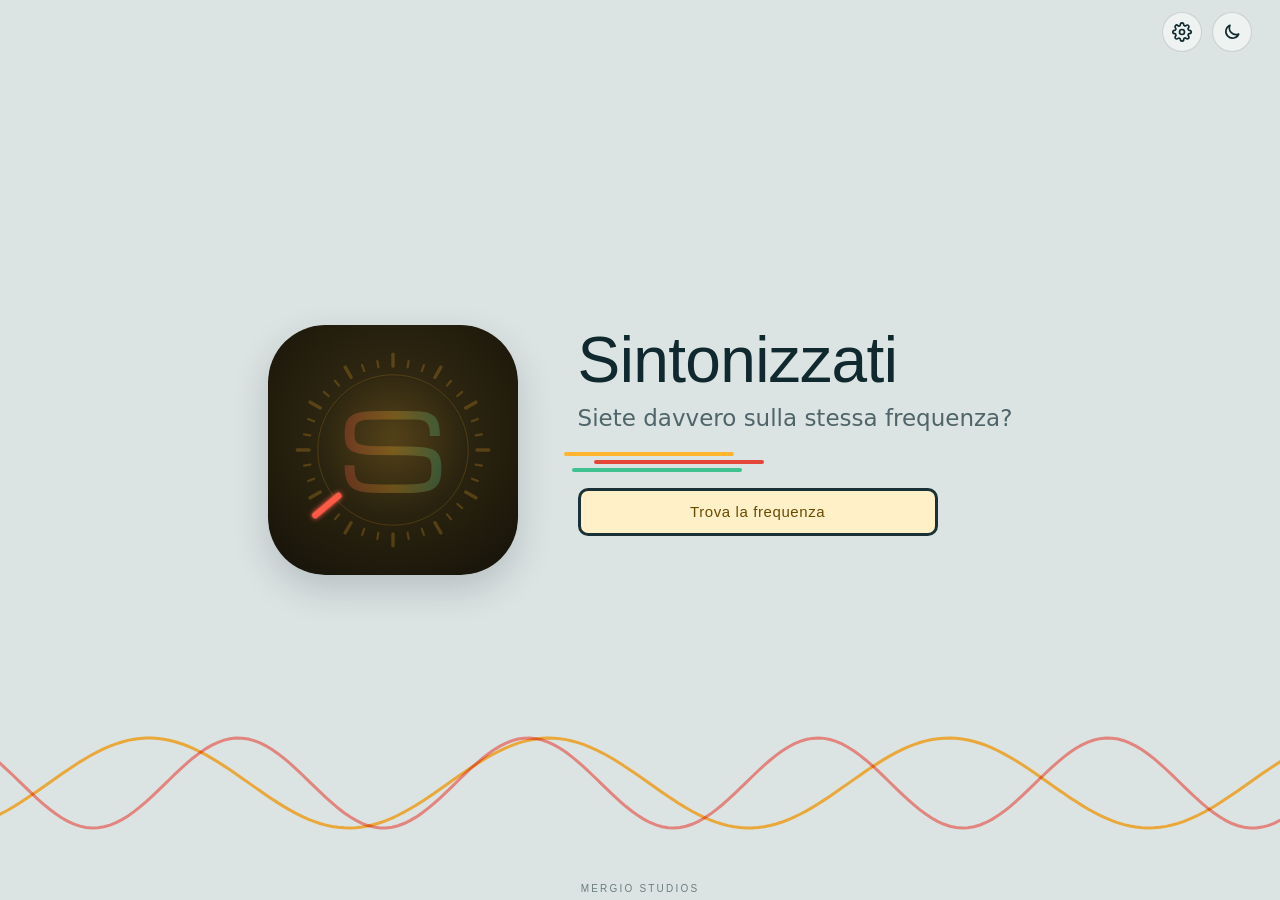
==== prova-impostore/index.html @ ce463d03 "Add files via upload" ====
<!DOCTYPE html>
<html lang="it" translate="no">
<head>
<meta charset="utf-8">
<meta name="viewport" content="width=device-width, initial-scale=1, maximum-scale=1, minimum-scale=1, user-scalable=no, viewport-fit=cover">
<meta name="google" content="notranslate">
<meta name="format-detection" content="telephone=no, email=no, address=no">
<meta name="theme-color" content="#DCE3E3" id="meta-tema">
<title>Sintonizzati · prova Impostore</title>
<meta name="description" content="Siete davvero sulla stessa frequenza? Un gioco di gruppo a tema radio anni '80.">
<link rel="icon" type="image/png" sizes="32x32" href="/sintonizzati/icone/favicon-32.png">
<link rel="icon" type="image/png" sizes="192x192" href="/sintonizzati/icone/icon-192.png">
<link rel="apple-touch-icon" href="/sintonizzati/icone/apple-touch-icon.png">
<meta name="mobile-web-app-capable" content="yes">
<meta name="apple-mobile-web-app-capable" content="yes">
<meta name="apple-mobile-web-app-title" content="Sintonizzati">
<link rel="preload" href="/sintonizzati/fonti/bricolage-grotesque.woff" as="font" type="font/woff" crossorigin>
<link rel="preload" href="/sintonizzati/fonti/michroma.woff" as="font" type="font/woff" crossorigin>
<style>
  /* ---------- Caratteri del gioco ----------
     Sono salvati nella cartella "fonti" insieme all'app (e nella memoria del service worker),
     così si vedono uguali anche al primo avvio senza connessione. Bricolage è un carattere variabile:
     tre pesi (normale, semibold, extrabold) presi dallo stesso file, come prima con Google Fonts. */
  @font-face { font-family: "Bricolage Grotesque"; font-style: normal; font-weight: 400; font-display: swap; src: url("/sintonizzati/fonti/bricolage-grotesque.woff") format("woff"); }
  @font-face { font-family: "Bricolage Grotesque"; font-style: normal; font-weight: 600; font-display: swap; src: url("/sintonizzati/fonti/bricolage-grotesque.woff") format("woff"); }
  @font-face { font-family: "Bricolage Grotesque"; font-style: normal; font-weight: 800; font-display: swap; src: url("/sintonizzati/fonti/bricolage-grotesque.woff") format("woff"); }
  @font-face { font-family: "Michroma"; font-style: normal; font-weight: 400; font-display: swap; src: url("/sintonizzati/fonti/michroma.woff") format("woff"); }

  /* ---------- Token: tema chiaro (alluminio spazzolato, plastica scura) ---------- */
  :root {
    --sfondo: #DCE3E3;
    --superficie: #EEF2F1;
    --inchiostro: #10292F;
    --tenue: #4F6569;
    --bordo: rgba(16, 41, 47, .16);
    --tile: #F7F9F8;
    --corpo: #183238;          /* plastica della radio */
    --griglia: #8AA2A5;        /* altoparlante, manopole */
    --segnale: #EE9400;
    --vetro: #FFF0C7;          /* finestra della scala, retroilluminata */
    --vetro-segni: #6B4A00;
    --bagliore: 0;
    --ambra: #FFB52E;
    --ambra-scura: #C27C00;
    --ambra-testo: #9A5E00;
    --corallo: #E5463A;
    --menta: #3FC290;
    --su-colore: #10292F;
    --onda-a: rgba(238, 148, 0, .75);
    --onda-b: rgba(229, 70, 58, .6);
    --ombra-tile: 0 14px 36px rgba(16, 41, 47, .18);
    --tasto: #F4F6F5;          /* tasti a pianoforte della radio */
    --su-tasto: #10292F;
    --su-tasto-tenue: #56696D;
    --tasto-ombra: #93A6A9;
    --led-spento: #C5D0D1;
    --lcd-ombra: none;
    --zona-2: #5AAFE0;
    --viola: #8B6CE8;
    --carta-sx: var(--corallo);        /* estremi della carta */
    --carta-dx: var(--menta);
    --squadra-b: var(--corallo);       /* seconda squadra */
    --squadra-b-testo: var(--corallo);
    --bagliore-b: rgba(255, 90, 71, .4);
    --zona-oro: #F2A900;
    --su-corpo: #E3EAEA;
    --zona-3: #3FC290;
    --zona-4: #E5463A;
    color-scheme: light;

    box-sizing: border-box;
    padding-top: env(safe-area-inset-top, 0px);
    padding-bottom: env(safe-area-inset-bottom, 0px);
  }

  /* ---------- Token: tema scuro (radio argentata, scala che brilla al buio) ---------- */
  @media (prefers-color-scheme: dark) {
    :root:not([data-theme="light"]) {
      --sfondo: #0F2A30; --superficie: #163A42; --inchiostro: #EEF3F2; --tenue: #9BB8B6;
      --bordo: rgba(155, 184, 182, .22); --tile: #163A42; --corpo: #D5DEDE; --griglia: #4A666B;
      --segnale: #FFB52E; --vetro: #2A2410; --vetro-segni: #FFB52E; --bagliore: .22;
      --ambra-scura: #B87800; --ambra-testo: #FFB52E; --corallo: #FF5A47; --menta: #6FE3B4;
      --onda-a: rgba(255, 181, 46, .55); --onda-b: rgba(255, 90, 71, .55);
      --ombra-tile: 0 0 0 1px rgba(155, 184, 182, .18), 0 18px 48px rgba(0, 0, 0, .35);
      --tasto: #163A42; --su-tasto: #EEF3F2; --su-tasto-tenue: #9BB8B6; --tasto-ombra: #071A1E; --led-spento: #2F4E55; --lcd-ombra: 0 0 10px rgba(255, 181, 46, .45);
      --zona-2: #6BC1F0; --zona-3: #6FE3B4; --zona-4: #FF5A47; --su-corpo: #10292F; --zona-oro: #FFC94A; --viola: #B49CFF;
      color-scheme: dark;
    }
  }
  :root[data-theme="dark"] {
    --sfondo: #0F2A30; --superficie: #163A42; --inchiostro: #EEF3F2; --tenue: #9BB8B6;
    --bordo: rgba(155, 184, 182, .22); --tile: #163A42; --corpo: #D5DEDE; --griglia: #4A666B;
    --segnale: #FFB52E; --vetro: #2A2410; --vetro-segni: #FFB52E; --bagliore: .22;
    --ambra-scura: #B87800; --ambra-testo: #FFB52E; --corallo: #FF5A47; --menta: #6FE3B4;
    --onda-a: rgba(255, 181, 46, .55); --onda-b: rgba(255, 90, 71, .55);
    --ombra-tile: 0 0 0 1px rgba(155, 184, 182, .18), 0 18px 48px rgba(0, 0, 0, .35);
    --tasto: #163A42; --su-tasto: #EEF3F2; --su-tasto-tenue: #9BB8B6; --tasto-ombra: #071A1E; --led-spento: #2F4E55; --lcd-ombra: 0 0 10px rgba(255, 181, 46, .45);
      --zona-2: #6BC1F0; --zona-3: #6FE3B4; --zona-4: #FF5A47; --su-corpo: #10292F; --zona-oro: #FFC94A; --viola: #B49CFF;
    color-scheme: dark;
  }

  /* Modalità daltonici: tutte le coppie che portavano informazione con rosso/verde
     diventano blu/arancio, distinguibili con ogni tipo di daltonismo; restano anche i numeri */
  :root[data-daltonico] {
    --zona-2: #56B4E9; --zona-3: #0072B2; --zona-4: #D55E00; --zona-oro: #E69F00;
    --carta-sx: #E69F00; --carta-dx: #56B4E9;
    --squadra-b: #CC79A7; --squadra-b-testo: #A8507F; --bagliore-b: rgba(204, 121, 167, .45);
  }
  :root[data-daltonico][data-attivo="scuro"] {
    --zona-2: #A3D9F7; --zona-3: #3E9BE0; --zona-4: #FF7A2F; --zona-oro: #F0E442;
    --carta-sx: #F2A93B; --carta-dx: #74C6F2;
    --squadra-b: #E58FC3; --squadra-b-testo: #E58FC3; --bagliore-b: rgba(229, 143, 195, .45);
  }
  /* Fasce del bersaglio, dalla più lontana (1 punto) al centro (5 punti), e la lancetta rossa del sintonizzatore */
  :root {
    --fascia-1: var(--viola); --fascia-2: var(--zona-2); --fascia-3: var(--zona-3); --fascia-4: #F28C28; --fascia-5: var(--zona-4);
    --lancetta: #E0261B;
  }
  :root[data-attivo="scuro"] { --fascia-4: #FF9B42; --lancetta: #FF4A3A; }
  /* il segnale ha il verde degli "occhi magici" delle vecchie radio a valvole */
  :root { --segnale-alone: #0E9C68; --segnale-debole: #1A8C96; --segnale-cuore: #46E3A2; --ago-alone: .16; }
  :root[data-attivo="scuro"] { --segnale-alone: #2FD893; --segnale-debole: #2FB8C8; --segnale-cuore: #E4FFF2; --ago-alone: .34; --segnale-fusione: screen; }
  :root[data-daltonico] { --fascia-1: #B9E0F7; --fascia-4: #E69F00; }
  /* Testi colorati leggibili sul chiaro (contrasto almeno 4,5:1) e colori delle due fazioni dell'Impostore
     (Operatori e Disturbatori, ma anche giusto e sbagliato): rosso/verde, che per i daltonici diventano blu/vermiglio */
  :root { --oro-testo: #7A5600; --menta-testo: #16774F; --corallo-testo: #B83226;
    --op: var(--menta); --dist: var(--corallo); --op-testo: var(--menta-testo); --dist-testo: var(--corallo-testo); }
  :root[data-attivo="scuro"] { --oro-testo: #FFC94A; --menta-testo: #6FE3B4; --corallo-testo: #FF7A6B; }
  :root[data-daltonico] { --op: #56B4E9; --dist: #D55E00; --op-testo: #005F95; --dist-testo: #A84700; }
  :root[data-daltonico][data-attivo="scuro"] { --op: #56B4E9; --dist: #FF8F45; --op-testo: #56B4E9; --dist-testo: #FF8F45; }
  :root[data-daltonico][data-attivo="scuro"] { --fascia-1: #DDF1FC; --fascia-4: #F0E442; }

  *, *::before, *::after { box-sizing: inherit; }

  /* ---------- Comportamento da app, non da pagina web ----------
     niente zoom con due dita o doppio tocco, niente "tira giù per aggiornare",
     niente rimbalzi ai bordi, niente selezione del testo o menu col tocco prolungato */
  html, body {
    overscroll-behavior: none;
    touch-action: pan-x pan-y;
    -webkit-text-size-adjust: 100%; text-size-adjust: 100%;
    -webkit-touch-callout: none;
  }
  *, *::before, *::after { -webkit-tap-highlight-color: transparent; -webkit-touch-callout: none; }
  button, a, svg, img, .slot, .tasto, .estremo { touch-action: manipulation; -webkit-user-drag: none; user-select: none; -webkit-user-select: none; }
  img, svg { -webkit-user-drag: none; }
  .setup, .dialogo .pannello { overscroll-behavior: contain; }
  input { -webkit-touch-callout: default; touch-action: manipulation; }
  html { height: 100%; scroll-padding-top: env(safe-area-inset-top, 0px); background: var(--sfondo); }
  body {
    height: 100%; margin: 0; overflow: hidden;
    background: var(--sfondo); color: var(--inchiostro);
    font-family: "Bricolage Grotesque", "Avenir Next", "Segoe UI", system-ui, sans-serif;
    -webkit-tap-highlight-color: transparent; user-select: none; -webkit-user-select: none;
    transition: background-color .4s, color .4s;
  }
  button { font-family: inherit; color: inherit; }
  :focus-visible { outline: 3px solid var(--corallo); outline-offset: 3px; }

  .app {
    position: relative; height: 100%;
    padding-left: env(safe-area-inset-left, 0px);
    padding-right: env(safe-area-inset-right, 0px);
    container: app / size;              /* le misure interne seguono lo spazio dell'app */
  }
  /* Telefono in verticale: l'app viene ruotata e mostrata comunque in orizzontale
     (larghezza, altezza e posizione le imposta lo script in base allo schermo) */
  @media (orientation: portrait) and (pointer: coarse) {
    .app { position: fixed; top: 0; left: 100vw; width: 100vh; height: 100vw; transform-origin: 0 0; transform: rotate(90deg); }
  }
  #onde { position: absolute; inset: 0; width: 100%; height: 100%; pointer-events: none; transition: opacity .8s; }
  .app[data-schermata="schermata-modi"] #onde,
  .app[data-schermata="schermata-singoli"] #onde,
  .app[data-schermata="schermata-squadre"] #onde { opacity: .6; }
  .app[data-schermata="schermata-gioco"] #onde { opacity: 0; transition-duration: 2.6s; }   /* in partita l'onda si dissolve piano */
  .app.sintonia #onde { opacity: 1; }

  .screen { position: absolute; inset: 0; display: flex; align-items: center; justify-content: center; }
  .screen[hidden] { display: none; }

  /* Pulsante tema */
  .tema, .ingranaggio {
    width: 40px; height: 40px; flex: none; display: grid; place-items: center; padding: 0;
    border-radius: 50%; border: 1px solid var(--bordo); background: var(--superficie); cursor: pointer;
  }
  .tema svg, .ingranaggio svg { width: 20px; height: 20px; }
  .ingranaggio:active, .tema:active { filter: brightness(.95); }
  :root[data-attivo="scuro"] .tema .luna, :root[data-attivo="chiaro"] .tema .sole { display: none; }
  .angolo { position: absolute; top: 12px; right: clamp(14px, 3vw, 28px); right: clamp(14px, 3cqw, 28px); z-index: 2; }

  /* ---------- Schermata iniziale ---------- */
  .intro {
    /* logo e testi formano un unico blocco centrato nello schermo */
    display: grid; grid-template-columns: auto minmax(0, max-content); align-items: center; justify-content: center;
    gap: clamp(20px, 5vw, 60px); gap: clamp(20px, 5cqw, 60px); width: 100%; max-width: 920px; padding: 16px clamp(20px, 5vw, 48px); padding: 16px clamp(20px, 5cqw, 48px);
  }
  .intro > div { min-width: min(360px, 52vw); min-width: min(360px, 52cqw); }
  .intro .logo { width: clamp(110px, 42vh, 250px); width: clamp(110px, 42cqh, 250px); height: auto; display: block; border-radius: 23%; box-shadow: var(--ombra-tile); }
  /* Il logo della schermata iniziale partecipa alla ricerca. Prima del tocco la radio è spenta: la S al neon
     è quasi buia, la ghiera fioca e la lancetta a riposo in basso a sinistra. Durante la ricerca la lancetta
     gira sulla ghiera (le tacche si accendono al suo passaggio), la S si scalda tremolando come un neon e la
     luce verde del segnale cresce man mano che la lancetta si avvicina alla stazione. Trovata la frequenza,
     tutto si accende. Lo stato "acceso" è quello di base, così il logo che vola verso il menu resta acceso. */
  .logo .logo-ago { transform-box: view-box; transform-origin: 256px 256px; transform: rotate(40deg); }
  .logo .logo-ghiera .lunga { opacity: .95; } .logo .logo-ghiera .corta { opacity: .45; }
  .logo .logo-s-alone { opacity: .8; }
  #schermata-inizio:not(.sintonizzata) .logo .logo-ago { transform: rotate(-130deg); }
  #schermata-inizio:not(.sintonizzata) .logo .logo-ghiera line { opacity: .22; }
  #schermata-inizio:not(.sintonizzata) .logo .logo-s-tubo { opacity: .26; }
  #schermata-inizio:not(.sintonizzata) .logo .logo-s-alone,
  #schermata-inizio:not(.sintonizzata) .logo .logo-luce { opacity: 0; }
  #schermata-inizio.sintonizzata .logo .logo-s { animation: neon-acceso .9s ease-out both; }
  #schermata-inizio.sintonizzata .logo .logo-luce { animation: segnale-pieno 1s ease-out both; transform-box: fill-box; transform-origin: center; }
  @keyframes neon-acceso { 0% { filter: brightness(1); } 25% { filter: brightness(1.6); } 100% { filter: brightness(1); } }
  @keyframes segnale-pieno { 0% { transform: scale(.6); opacity: .4; } 40% { transform: scale(1.25); opacity: 1; } 100% { transform: scale(1); opacity: 1; } }

  /* Le tre strisce sotto lo slogan: a radio spenta sono sfasate, durante la ricerca ondeggiano
     ognuna per conto suo e, trovata la frequenza, si allineano perfettamente */
  .strisce-avvio { display: grid; gap: 4px; width: min(170px, 48%); margin: 0 0 1em; }
  .strisce-avvio i { display: block; height: 4px; border-radius: 3px; background: var(--ambra); transition: transform .5s cubic-bezier(.2, .9, .3, 1.3); }
  .strisce-avvio i:nth-child(2) { background: var(--corallo); }
  .strisce-avvio i:nth-child(3) { background: var(--menta); }
  #schermata-inizio:not(.sintonizzata) .strisce-avvio i:nth-child(1) { transform: translateX(-14px); }
  #schermata-inizio:not(.sintonizzata) .strisce-avvio i:nth-child(2) { transform: translateX(16px); }
  #schermata-inizio:not(.sintonizzata) .strisce-avvio i:nth-child(3) { transform: translateX(-6px); }
  #schermata-inizio.cerca .strisce-avvio i { transition: none; }
  #schermata-inizio.sintonizzata .strisce-avvio { animation: strisce-flash .9s ease-out .15s both; }
  @keyframes strisce-flash { 30% { filter: brightness(1.35) drop-shadow(0 0 6px rgba(255, 181, 46, .55)); } }
  h1 {
    margin: 0; font-family: "Michroma", "Eurostile", "Arial Black", sans-serif; font-weight: 400;
    font-size: clamp(28px, min(10vh, 6.4vw), 64px); font-size: clamp(28px, min(10cqh, 6.4cqw), 64px); line-height: 1; letter-spacing: -0.01em;
  }
  .sub {
    margin: .55em 0 .8em; font-size: clamp(16px, 4.6vh, 23px); font-size: clamp(16px, 4.6cqh, 23px); font-weight: 400;
    color: var(--tenue); line-height: 1.25; white-space: nowrap;
  }

  /* La barra di caricamento è la scala di sintonia di una radio */
  .tuner { width: min(360px, 100%); padding-bottom: 6px; }
  .loader {
    position: relative; display: block; width: 100%; height: 48px; padding: 0;
    border: 0; border-radius: 10px; overflow: hidden; cursor: default;
    background: var(--vetro);
    box-shadow: inset 0 0 0 3px var(--corpo), 0 0 0 0 var(--ambra-scura);
    transition: height .5s cubic-bezier(.2,.9,.3,1.25), background-color .35s, box-shadow .35s, transform .1s;
  }
  .scala {
    position: absolute; inset: 0; padding: 8px 14px 7px;
    display: flex; flex-direction: column; justify-content: space-between; transition: opacity .25s;
  }
  .tacche {
    height: 11px;
    background:
      linear-gradient(90deg, var(--vetro-segni) 0 2px, transparent 2px) 0 0 / calc((100% - 2px) / 5) 11px repeat-x,
      linear-gradient(90deg, var(--vetro-segni) 0 2px, transparent 2px) 0 0 / calc((100% - 2px) / 20) 6px repeat-x;
    opacity: .85;
  }
  .numeri { display: flex; justify-content: space-between; font-family: "Michroma", Verdana, sans-serif; font-size: 9px; line-height: 1; color: var(--vetro-segni); }
  .numeri span { width: 2px; display: flex; justify-content: center; white-space: nowrap; }
  .lancetta {
    position: absolute; top: 5px; bottom: 5px; width: 3px; border-radius: 2px; background: var(--corallo);
    left: calc(14px + var(--p, 0) * (100% - 30px)); box-shadow: 0 0 8px var(--corallo); transition: opacity .25s;
  }
  .loader .label {
    position: relative; display: block; font-family: "Michroma", Verdana, sans-serif; font-size: 20px; letter-spacing: .04em;
    color: #2A1C00; opacity: 0; transform: translateY(6px); transition: opacity .3s .25s, transform .3s .25s;
  }
  /* Prima del tocco: il display invita ad accendere la radio */
  .loader .invito-testo {
    position: absolute; inset: 0; display: grid; place-items: center; opacity: 0; pointer-events: none;
    font: clamp(12px, 3.8vh, 15px)/1 "Michroma", Verdana, sans-serif; font: clamp(12px, 3.8cqh, 15px)/1 "Michroma", Verdana, sans-serif; letter-spacing: .04em;
    color: var(--vetro-segni); text-shadow: var(--lcd-ombra); transition: opacity .3s;
  }
  .loader.invito { cursor: pointer; animation: invito .4s ease-out, pulsa-invito 1.6s ease-in-out .4s infinite; }
  .loader.invito .invito-testo { opacity: 1; animation: pulsa-testo 1.6s ease-in-out infinite; }
  .loader.invito .scala, .loader.invito .lancetta { opacity: 0; }
  .loader .scala, .loader .lancetta { transition: opacity .35s; }
  .loader.invito:active { transform: scale(.98); }
  @keyframes pulsa-invito {
    0%, 100% { box-shadow: inset 0 0 0 3px var(--corpo), 0 0 0 0 rgba(255, 181, 46, .6); }
    50% { box-shadow: inset 0 0 0 3px var(--corpo), 0 0 0 10px rgba(255, 181, 46, 0); }
  }
  @keyframes pulsa-testo { 0%, 100% { opacity: 1; } 50% { opacity: .4; } }
  @keyframes invito { from { opacity: 0; } }
  .stato { margin: .75em 0 0; font-size: 15px; color: var(--tenue); font-variant-numeric: tabular-nums; min-height: 1.3em; transition: opacity .3s; }

  .loader.pronto {
    height: 60px; background: var(--ambra); cursor: pointer;
    box-shadow: inset 0 0 0 0 transparent, 0 5px 0 var(--ambra-scura);
    animation: battito 1.8s ease-in-out .7s infinite;
  }
  .loader.pronto .scala, .loader.pronto .lancetta { opacity: 0; }
  .loader.pronto .label { opacity: 1; transform: none; }
  .loader.pronto:active { transform: translateY(4px); box-shadow: inset 0 0 0 0 transparent, 0 1px 0 var(--ambra-scura); animation: none; }
  .tuner.pronto .stato { opacity: 0; }
  @keyframes battito {
    0%, 100% { box-shadow: inset 0 0 0 0 transparent, 0 5px 0 var(--ambra-scura), 0 0 0 0 rgba(255,181,46,.5); }
    50%      { box-shadow: inset 0 0 0 0 transparent, 0 5px 0 var(--ambra-scura), 0 0 0 12px rgba(255,181,46,0); }
  }

  /* ---------- Schermata di gioco ---------- */
  .gioco {
    --padx: clamp(14px, 3vw, 28px); --padx: clamp(14px, 3cqw, 28px);
    display: grid; grid-template-rows: auto minmax(0, 1fr) auto; grid-template-columns: minmax(0, 1fr); width: 100%; height: 100%;
    padding: 10px var(--padx) 12px;
  }
  .barra { display: flex; align-items: center; justify-content: space-between; gap: 12px; }
  .marchio { display: flex; align-items: center; gap: 10px; font-family: "Michroma", Verdana, sans-serif; font-size: 15px; }
  .marchio svg { width: 36px; height: 36px; border-radius: 9px; box-shadow: 0 0 0 1px var(--bordo); }
  .azioni { display: flex; align-items: center; gap: 10px; }
  .btn-piccolo {
    height: 40px; border: 1px solid var(--bordo); background: var(--superficie); border-radius: 999px;
    padding: 0 18px; font-size: 15px; font-weight: 600; cursor: pointer;
  }
  .btn-piccolo:active, .tema:active { filter: brightness(.95); }

  /* i pannelli ai lati restano larghi come prima; il sintonizzatore prende tutto lo spazio in mezzo */
  .campo {
    --lato-hud: clamp(100px, 30vw - 85px, 190px); --lato-hud: clamp(100px, 30cqw - 85px, 190px);
    display: grid; grid-template-columns: var(--lato-hud) minmax(0, 1fr) var(--lato-hud);
    align-items: center; gap: clamp(8px, 2vw, 24px); gap: clamp(8px, 2cqw, 24px); min-height: 0; padding-top: 6px;
  }
  .squadra { text-align: center; }
  .squadra .nome { font-size: clamp(13px, 3.6vh, 17px); font-size: clamp(13px, 3.6cqh, 17px); color: var(--tenue); font-weight: 600; }
  .squadra .punti { font-family: "Bricolage Grotesque", system-ui, sans-serif; font-weight: 800; font-size: clamp(34px, 13vh, 64px); font-size: clamp(34px, 13cqh, 64px); line-height: 1.15; font-variant-numeric: tabular-nums; }
  .squadra.a .punti { color: var(--ambra-testo); }
  .squadra.b .punti { color: var(--squadra-b-testo); }
  .squadra .di-turno {
    display: inline-block; margin-top: 4px; font-size: 13px; font-weight: 600; padding: 3px 10px;
    border-radius: 999px; background: var(--ambra); color: #2A1C00;
  }
  .squadra .di-turno[hidden] { display: inline-block; visibility: hidden; }

  .quadrante { height: 100%; min-height: 0; display: flex; align-items: center; justify-content: center; }
  .quadrante svg { height: 100%; width: 100%; display: block; touch-action: none; cursor: grab; }
  .quadrante svg:active { cursor: grabbing; }
  .quadrante svg:focus { outline: none; }
  .quadrante svg.tastiera:focus { outline: 3px solid var(--corallo); outline-offset: 3px; border-radius: 18px; }

  /* La barra della carta ha sempre la stessa altezza, quella di due righe (parole piccole + parole grandi):
     così la scala sopra non cambia mai dimensione. Le carte corte stanno su una riga, centrate e un po' più grandi. */
  .carta {
    --fs-grande: clamp(16px, 4.6vh, 22px); --fs-piccolo: clamp(11px, 3.3vh, 14px); --adatta: 1;
    --alto-carta: calc(25px + 1.2 * var(--fs-piccolo) + 1.05 * var(--fs-grande));
    display: grid; grid-template-columns: 1fr auto 1fr; align-items: stretch; gap: 10px;
    width: min(560px, 100%); margin: 10px auto 0;
  }
  @supports (height: 1cqh) { .carta { --fs-grande: clamp(16px, 4.6cqh, 22px); --fs-piccolo: clamp(11px, 3.3cqh, 14px); } }
  /* menu: "Sintonizzati su …" con la stazione che sta suonando, in uno stile diverso dal marchio */
  .marchio-testo { display: inline-flex; align-items: baseline; gap: 7px; white-space: nowrap; }
  .marchio .in-onda { display: inline-flex; align-items: baseline; gap: 5px; white-space: nowrap; font-family: "Bricolage Grotesque", system-ui, sans-serif; font-size: 16px; }
  .marchio .in-onda[hidden] { display: none; }
  .in-onda .su { font-weight: 500; color: var(--tenue); font-style: italic; }
  .in-onda .nome-onda { font-weight: 800; color: var(--ambra-testo); letter-spacing: -.01em; }
  .in-onda.cerca .nome-onda { animation: cerca-nome 1.5s linear both; }
  /* Le due carte sono due musicassette: il guscio ha il colore del lato, con le quattro viti agli angoli
     e sotto la sporgenza da cui passa il nastro; le parole stanno scritte sull'etichetta di carta,
     che ha le righe per scrivere a mano e, sul bordo esterno, il lato della cassetta (A a sinistra, B a destra). */
  .estremo {
    --guscio: var(--carta-sx); --vite: color-mix(in srgb, var(--guscio) 45%, #10292F);
    --etichetta: #FFF8E4; --riga-etichetta: rgba(16, 41, 47, .075); --fascia: 17px;
    position: relative; isolation: isolate;
    display: flex; align-items: center; height: var(--alto-carta); padding: 8px 15px 13px calc(15px + var(--fascia)); border-radius: 9px; overflow: hidden;
    font-size: clamp(16px, 4.6vh, 22px); font-size: clamp(16px, 4.6cqh, 22px); font-weight: 800; letter-spacing: -0.01em; color: #10292F; line-height: 1.1;
    background:
      radial-gradient(circle at 5px 5px, var(--vite) 1.7px, transparent 2.3px),
      radial-gradient(circle at calc(100% - 5px) 5px, var(--vite) 1.7px, transparent 2.3px),
      radial-gradient(circle at 5px calc(100% - 5px), var(--vite) 1.7px, transparent 2.3px),
      radial-gradient(circle at calc(100% - 5px) calc(100% - 5px), var(--vite) 1.7px, transparent 2.3px),
      var(--guscio);
    box-shadow: inset 0 0 0 1px rgba(0, 0, 0, .1), inset 0 2px 0 rgba(255, 255, 255, .22);
  }
  :root[data-attivo="scuro"] .estremo { --etichetta: #F4EAD0; }
  /* l'etichetta di carta, con il lato della cassetta su una fascia colorata */
  .estremo::before {
    content: "A"; position: absolute; z-index: -1; inset: 4px 9px 11px 9px; border-radius: 5px;
    display: grid; grid-template-columns: var(--fascia) 1fr; align-items: center; justify-items: center; padding: 0;
    font: 400 12px/1 "Michroma", Verdana, sans-serif; color: rgba(255, 255, 255, .92);
    background:
      linear-gradient(90deg, color-mix(in srgb, var(--guscio) 78%, #10292F) 0 var(--fascia), transparent var(--fascia)),
      repeating-linear-gradient(180deg, transparent 0 9px, var(--riga-etichetta) 9px 10px),
      var(--etichetta);
  }
  /* sotto: la sporgenza del nastro, con i due fori */
  .estremo::after {
    content: ""; position: absolute; left: 30%; right: 30%; bottom: 0; height: 8px;
    clip-path: polygon(9% 0, 91% 0, 100% 100%, 0 100%);
    background:
      radial-gradient(circle at 26% 62%, rgba(0, 0, 0, .45) 1.6px, transparent 2.2px),
      radial-gradient(circle at 74% 62%, rgba(0, 0, 0, .45) 1.6px, transparent 2.2px),
      color-mix(in srgb, var(--guscio) 72%, #10292F);
  }
  .estremo.sx { justify-content: flex-start; }
  .estremo.dx {
    --guscio: var(--carta-dx); justify-content: flex-end; text-align: right;
    padding: 8px calc(15px + var(--fascia)) 13px 15px;
  }
  .estremo.dx::before {
    content: "B"; direction: rtl;   /* la fascia (prima colonna) passa a destra */
    background:
      linear-gradient(270deg, color-mix(in srgb, var(--guscio) 78%, #10292F) 0 var(--fascia), transparent var(--fascia)),
      repeating-linear-gradient(180deg, transparent 0 9px, var(--riga-etichetta) 9px 10px),
      var(--etichetta);
  }
  /* a ogni carta nuova le cassette si infilano nel mangianastri */
  .carta.inserisci .estremo { animation: cassetta-dentro .42s cubic-bezier(.3, 1.25, .5, 1) both; }
  .carta.inserisci .estremo.dx { animation-delay: .07s; }
  @keyframes cassetta-dentro { from { transform: translateY(10px) scale(.96); opacity: 0; } to { transform: none; opacity: 1; } }
  @media (prefers-reduced-motion: reduce) { .carta.inserisci .estremo { animation: none; } }
  /* Carte lunghe: ogni lato tiene la sua frase intera, ma le parole uguali sui due lati sono piccole
     e tenui e quelle che cambiano restano grandi. Se non ci stanno sulla stessa riga,
     le parole grandi vanno a capo tutte insieme sotto (o sopra) quelle piccole. */
  .estremo .frase {
    display: block; min-width: 0; font-size: calc(var(--fs-piccolo) * var(--adatta));
    font-weight: 700; line-height: 1.2; letter-spacing: 0;
  }
  .estremo .frase.intera { font-size: calc(var(--fs-grande) * 1.1 * var(--adatta)); font-weight: 800; line-height: 1.1; letter-spacing: -0.01em; }
  .estremo .comune { opacity: .78; }
  .carta.a-capo .estremo .comune.prima, .carta.a-capo .estremo .frase:not(.con-prima) .comune.dopo { display: block; }
  .estremo .diversa {
    display: inline-block; font-size: calc(var(--fs-grande) * var(--adatta));
    font-weight: 800; line-height: 1.05; letter-spacing: -0.01em;
  }
  .mescola {
    position: relative; width: calc(var(--alto-carta) - 8px); height: var(--alto-carta); border-radius: 12px; border: 1px solid var(--bordo); background: var(--superficie);
    cursor: pointer; display: grid; place-items: center;
  }
  /* Contatore dei cambi di carta rimasti */
  .cambi {
    position: absolute; top: -9px; right: -9px; min-width: 22px; height: 22px; padding: 0 5px; border-radius: 11px;
    display: grid; place-items: center; background: var(--ambra); color: #2A1C00;
    font: 11px/1 "Michroma", Verdana, sans-serif; box-shadow: 0 0 0 2px var(--sfondo);
  }
  .cambi[hidden] { display: none; }
  .cambi.esauriti { background: var(--led-spento); color: var(--tenue); }
  .cambi.scatta { animation: trovato .45s ease-out; }
  .mescola svg { width: 22px; height: 22px; }


  /* ---------- Schermate di preparazione (modalità e nomi) ---------- */
  .setup {
    display: flex; flex-direction: column; width: 100%; height: 100%; overflow-y: auto;
    padding: 10px clamp(14px, 3vw, 28px) 14px; padding: 10px clamp(14px, 3cqw, 28px) 14px;
  }
  .setup .contenuto { margin-block: auto; padding-top: 10px; display: flex; flex-direction: column; align-items: center; gap: 12px; }
  .btn-piccolo.indietro { display: inline-flex; align-items: center; gap: 4px; padding-left: 10px; }
  .btn-piccolo.indietro svg { width: 20px; height: 20px; }

  /* Il pannello frontale della radio: display LCD in alto, tasti sotto */
  .pannello {
    width: min(820px, 100%); background: var(--corpo); border-radius: 22px;
    padding: clamp(12px, 3vh, 18px); padding: clamp(12px, 3cqh, 18px); display: grid; gap: clamp(10px, 2.8vh, 16px); gap: clamp(10px, 2.8cqh, 16px);
    box-shadow: var(--ombra-tile);
  }
  .lcd {
    display: flex; align-items: center; justify-content: space-between; gap: 16px;
    background: var(--vetro); border-radius: 10px; padding: clamp(8px, 2.4vh, 12px) 16px; padding: clamp(8px, 2.4cqh, 12px) 16px;
    font-family: "Michroma", Verdana, sans-serif; color: var(--vetro-segni); text-shadow: var(--lcd-ombra);
    box-shadow: inset 0 2px 6px rgba(0, 0, 0, .18);
  }
  .lcd h2 { margin: 0; font-weight: 400; font-size: clamp(14px, 4.4vh, 20px); font-size: clamp(14px, 4.4cqh, 20px); letter-spacing: .01em; line-height: 1.2; }
  /* "Svuota": compare sul display quando ci sono nomi rimasti dalla partita prima */
  .lcd-destra { display: flex; align-items: center; gap: 12px; flex: none; }
  .svuota {
    position: relative; padding: 5px 10px; border: 1.5px solid currentColor; border-radius: 999px; background: transparent; cursor: pointer;
    color: var(--vetro-segni); font: 10px/1 "Michroma", Verdana, sans-serif; letter-spacing: .06em; text-transform: uppercase; opacity: .8;
    animation: appari .3s ease-out both;
  }
  .svuota::before { content: ""; position: absolute; inset: -9px -6px; }
  .svuota:active { opacity: 1; background: color-mix(in srgb, var(--vetro-segni) 15%, transparent); }
  .svuota[hidden] { display: none; }
  .lcd .contatore { font-size: clamp(12px, 3.6vh, 16px); font-size: clamp(12px, 3.6cqh, 16px); font-variant-numeric: tabular-nums; white-space: nowrap; letter-spacing: -.02em; }
  .strisce { display: grid; gap: 3px; width: 54px; flex: none; }
  .strisce i { display: block; height: 3px; border-radius: 2px; background: var(--ambra); }
  .strisce i:nth-child(2) { background: var(--corallo); }
  .strisce i:nth-child(3) { background: var(--menta); }

  .led { width: 10px; height: 10px; border-radius: 50%; background: var(--led-spento); flex: none; transition: background-color .15s, box-shadow .15s; }

  /* Tasti a pianoforte per scegliere la modalità */
  .tasti { display: grid; grid-template-columns: repeat(3, minmax(0, 1fr)); gap: clamp(8px, 1.6vw, 14px); gap: clamp(8px, 1.6cqw, 14px); }
  .tasto {
    display: grid; grid-template-columns: 1fr auto; grid-template-areas: "icona led" "titolo titolo" "descr descr";
    grid-template-rows: 1fr auto auto; align-items: end; gap: 4px 14px; text-align: left; cursor: pointer;
    min-height: clamp(116px, 40vh, 190px); min-height: clamp(116px, 40cqh, 190px);
    margin-bottom: 6px; padding: clamp(12px, 3.4vh, 18px) 16px; padding: clamp(12px, 3.4cqh, 18px) 16px; border: 0; border-radius: 12px;
    background: var(--tasto); color: var(--su-tasto); box-shadow: 0 6px 0 var(--tasto-ombra);
    transition: transform .08s, box-shadow .08s;
  }
  .tasto:active, .tasto.premuto { transform: translateY(5px); box-shadow: 0 1px 0 var(--tasto-ombra); }
  .tasto .icona { grid-area: icona; align-self: start; width: clamp(36px, 12vh, 56px); width: clamp(36px, 12cqh, 56px); height: auto; }
  .tasto .titolo { grid-area: titolo; font-weight: 800; font-size: clamp(16px, 4.8vh, 21px); font-size: clamp(16px, 4.8cqh, 21px); letter-spacing: -0.01em; line-height: 1.15; }
  .tasto .descr { grid-area: descr; display: flex; flex-direction: column; align-items: flex-start; gap: 8px; }
  .tasto .motto { font-size: clamp(14px, 4.4vh, 18px); font-size: clamp(14px, 4.4cqh, 18px); font-weight: 600; color: var(--su-tasto-tenue); line-height: 1.2; }
  .tasto .conteggio {
    font: clamp(9px, 2.8vh, 11px)/1 "Michroma", Verdana, sans-serif; font: clamp(9px, 2.8cqh, 11px)/1 "Michroma", Verdana, sans-serif; letter-spacing: .02em; color: var(--su-tasto-tenue);
    padding: 5px 10px; border: 1.5px solid currentColor; border-radius: 999px; opacity: .85;
  }
  .tasto .led { grid-area: led; align-self: start; margin-top: 4px; }
  .tasto[data-modo="singoli"].premuto .led { background: var(--menta); box-shadow: 0 0 10px var(--menta); }
  .tasto[data-modo="squadre"].premuto .led { background: var(--ambra); box-shadow: 0 0 10px var(--ambra); }
  .tasto[data-modo="collab"].premuto .led { background: var(--zona-2); box-shadow: 0 0 10px var(--zona-2); }
  .tasto[data-modo="impostore"].premuto .led { background: var(--corallo); box-shadow: 0 0 10px var(--corallo); }

  /* ---------- Chi gioca? I tasti di preselezione della radio ----------
     Ogni giocatore è un tasto di preselezione, come sulle autoradio. Scrivendo il nome il tasto si
     "memorizza": scende e resta abbassato, il led si accende e la lancetta della sua piccola scala
     corre sulla frequenza di quel tasto (ogni tasto ha la sua). */
  .preset { display: grid; grid-template-columns: repeat(5, minmax(0, 1fr)); gap: clamp(6px, 1.4vw, 12px); gap: clamp(6px, 1.4cqw, 12px); }
  .slot {
    display: grid; gap: 8px; padding: 10px; border-radius: 12px; background: var(--tasto); color: var(--su-tasto);
    box-shadow: 0 4px 0 var(--tasto-ombra); margin-bottom: 4px; cursor: text;
  }
  .slot .testa { display: flex; align-items: center; justify-content: space-between; font-family: "Michroma", Verdana, sans-serif; font-size: 14px; }
  .slot.acceso .led { background: var(--menta); box-shadow: 0 0 10px var(--menta); }
  .slot input {
    width: 100%; min-width: 0; height: 40px; padding: 0 8px; border: 0; border-radius: 8px;
    background: var(--vetro); color: var(--vetro-segni); text-shadow: var(--lcd-ombra);
    font: 600 16px "Bricolage Grotesque", system-ui, sans-serif; box-shadow: inset 0 2px 5px rgba(0, 0, 0, .16);
    user-select: text; -webkit-user-select: text;
  }
  .slot.doppio input { box-shadow: inset 0 0 0 2px var(--corallo); }
  .slot input::placeholder { color: var(--vetro-segni); opacity: .45; text-shadow: none; }
  /* mentre si scrive il bordo è giallo: il rosso resta solo per l'errore dei nomi doppi */
  .slot input:focus-visible { outline: 3px solid var(--ambra); outline-offset: 2px; }

  /* in alto un display unico diviso in cinque canali, dove si scrivono i nomi; sotto, i cinque tasti.
     Ogni colonna (canale + tasto) è un'unica etichetta: toccando il tasto si scrive nel suo canale. */
  .preset { grid-template-rows: auto auto; column-gap: 0; row-gap: clamp(8px, 2.6vh, 12px); row-gap: clamp(8px, 2.6cqh, 12px); }
  .preset::before {
    content: ""; grid-area: 1 / 1 / 2 / -1; border-radius: 10px; background: var(--vetro);
    box-shadow: inset 0 2px 6px rgba(0, 0, 0, .18);
  }
  /* Il titolo "Chi gioca?" e i cinque canali sono un unico display: la riga del titolo in alto,
     una sottile linea tratteggiata, poi la scala e i nomi. Così le due parti non sembrano due barre appiccicate. */
  :is(#schermata-singoli, #schermata-impostore) .pannello { row-gap: 0; }
  :is(#schermata-singoli, #schermata-impostore) .lcd { border-radius: 10px 10px 0 0; box-shadow: inset 0 4px 6px -4px rgba(0, 0, 0, .3), inset 4px 0 6px -4px rgba(0, 0, 0, .12), inset -4px 0 6px -4px rgba(0, 0, 0, .12); padding-bottom: clamp(5px, 1.6vh, 8px); padding-bottom: clamp(5px, 1.6cqh, 8px); }
  :is(#schermata-singoli, #schermata-impostore) .preset::before { border-radius: 0 0 10px 10px; box-shadow: inset 0 -4px 6px -4px rgba(0, 0, 0, .18), inset 4px 0 6px -4px rgba(0, 0, 0, .12), inset -4px 0 6px -4px rgba(0, 0, 0, .12); }
  :is(#schermata-singoli, #schermata-impostore) .preset::after {
    content: ""; grid-area: 1 / 1 / 2 / -1; align-self: start; height: 1px; margin: 0 14px; pointer-events: none;
    background: repeating-linear-gradient(90deg, var(--vetro-segni) 0 5px, transparent 5px 9px); opacity: .28;
  }
  :is(#schermata-singoli, #schermata-impostore) .scala-display { margin-top: 9px; }
  :is(#schermata-singoli, #schermata-impostore) .canale { margin-top: 20px; }
  :is(#schermata-singoli, #schermata-impostore) .preset { row-gap: clamp(10px, 3.2vh, 16px); row-gap: clamp(10px, 3.2cqh, 16px); }
  /* in cima al display, la scala della sintonia: la lancetta corre sul canale in cui si sta scrivendo */
  .scala-display {
    grid-area: 1 / 1 / 2 / -1; align-self: start; position: relative; z-index: 1; height: 8px; margin: 5px 14px 0; pointer-events: none;
    color: color-mix(in srgb, var(--vetro-segni) 40%, transparent);
    background:
      repeating-linear-gradient(90deg, currentColor 0 1.5px, transparent 1.5px 10%) left top / 100% 8px no-repeat,
      repeating-linear-gradient(90deg, currentColor 0 1px, transparent 1px 2%) left top / 100% 4px no-repeat;
  }
  .ago-display {
    position: absolute; top: -2px; left: calc(var(--ago, .1) * 100%); width: 3px; height: 15px; margin-left: -1.5px; border-radius: 2px;
    background: var(--corallo); box-shadow: 0 0 6px color-mix(in srgb, var(--corallo) 60%, transparent);
    transition: left .6s cubic-bezier(.3, 1.3, .5, 1);
  }
  .preset .slot { display: contents; }
  .preset .slot > * { grid-column: var(--c); }
  .canale {
    grid-row: 1; position: relative; display: grid; gap: 1px; min-width: 0; margin: 16px 0 4px; padding: 3px 10px 2px;
    border-radius: 7px; cursor: text; transition: box-shadow .15s;
  }
  .preset .slot + .slot .canale::before {
    content: ""; position: absolute; left: 0; top: 6px; bottom: 6px; width: 1px; background: var(--vetro-segni); opacity: .18;
  }
  .canale-tag { font: 8.5px/1.2 "Michroma", Verdana, sans-serif; letter-spacing: .08em; color: var(--vetro-segni); opacity: .55; text-shadow: none; }
  .canale-tag::before { content: "P" attr(data-n); }
  .slot.acceso .canale-tag { opacity: .85; }
  .slot.memorizza .canale-tag::before { content: "MEM"; }
  .slot.memorizza .canale-tag { opacity: 1; animation: mem .55s steps(1) 2; }
  @keyframes mem { 50% { opacity: .15; } }
  .preset .slot input {
    height: clamp(26px, 9.4vh, 36px); height: clamp(26px, 9.4cqh, 36px); padding: 0; border-radius: 0;
    background: none; box-shadow: none; font-size: clamp(16px, 5.2vh, 20px); font-size: clamp(16px, 5.2cqh, 20px); font-weight: 700; letter-spacing: .01em;
  }
  .preset .slot input::placeholder { opacity: .35; }
  .preset .slot input:focus-visible { outline: none; }
  .preset .canale:focus-within { box-shadow: inset 0 0 0 2px var(--ambra); }
  .preset .slot.doppio input { box-shadow: none; color: var(--corallo-testo); }
  .preset .slot.doppio .canale { box-shadow: inset 0 0 0 2px var(--corallo); }
  /* i tasti: sollevati finché il canale è vuoto, abbassati e con il led acceso quando c'è un nome */
  .tasto-preset {
    grid-row: 2; position: relative; display: grid; place-items: center; margin: 0 clamp(3px, .8vw, 7px) 6px; margin: 0 clamp(3px, .8cqw, 7px) 6px;
    height: clamp(38px, 15vh, 64px); height: clamp(38px, 15cqh, 64px); border-radius: 10px; cursor: pointer;
    background: var(--tasto); color: var(--su-tasto-tenue);
    box-shadow: inset 0 1px 0 rgba(255, 255, 255, .35), 0 6px 0 var(--tasto-ombra);
    transition: transform .1s ease-out, box-shadow .1s ease-out, color .2s;
  }
  :root[data-attivo="scuro"] .tasto-preset { box-shadow: inset 0 1px 0 rgba(255, 255, 255, .06), 0 6px 0 var(--tasto-ombra); }
  .tasto-preset .numero { font: clamp(17px, 6.4vh, 28px)/1 "Michroma", Verdana, sans-serif; font: clamp(17px, 6.4cqh, 28px)/1 "Michroma", Verdana, sans-serif; }
  .tasto-preset .led { position: absolute; top: 7px; right: 8px; width: 8px; height: 8px; }
  .slot.acceso .tasto-preset { transform: translateY(5px); color: var(--su-tasto); background: color-mix(in srgb, var(--tasto) 93%, #000); box-shadow: inset 0 2px 5px rgba(0, 0, 0, .14), 0 1px 0 var(--tasto-ombra); }
  .slot.doppio .tasto-preset { animation: nego .4s ease-in-out; }

  /* ---------- Partita in pausa ----------
     Sotto le modalità compare una striscia con la spia "In pausa" (lampeggia piano, come il tasto pausa di un
     registratore), la modalità della partita lasciata a metà e il tasto Riprendi; la ✕ la dimentica.
     Anche il led del tasto di quella modalità lampeggia giallo. */
  /* resta incollata in fondo allo schermo: sui telefoni bassi, dove il menu scorre, si vede comunque */
  .pausa {
    position: sticky; bottom: 6px; z-index: 3;
    width: min(820px, 100%); display: flex; align-items: center; gap: 12px; padding: 6px 6px 6px 7px; border-radius: 15px;
    background: var(--corpo); box-shadow: var(--ombra-tile); animation: pausa-su .5s cubic-bezier(.2, .9, .3, 1.15) both;
  }
  .pausa[hidden] { display: none; }
  #schermata-modi.ingresso .pausa { opacity: 0; animation: none; }
  #schermata-modi.rivela .versione-web { animation-delay: .9s; }
  #schermata-modi.rivela .pausa { animation-delay: .75s; }
  .pausa.via { animation: pausa-via .35s ease-in both; }
  @keyframes pausa-su { from { opacity: 0; transform: translateY(14px); } }
  @keyframes pausa-via { to { opacity: 0; transform: translateY(10px) scale(.97); } }
  .lampada-pausa {
    flex: none; display: inline-flex; align-items: center; gap: 7px; height: 38px; padding: 0 13px 0 11px; border-radius: 9px;
    font: 10px/1 "Michroma", Verdana, sans-serif; letter-spacing: .14em; text-transform: uppercase; color: #3A2600; white-space: nowrap;
    background: radial-gradient(120% 150% at 50% 25%, #FFD272, #E59A00 72%);
    box-shadow: inset 0 0 0 1.5px rgba(0, 0, 0, .25), inset 0 1px 0 rgba(255, 255, 255, .35), 0 0 14px rgba(255, 181, 46, .5);
    animation: pausa-spia 2.2s ease-in-out infinite;
  }
  .lampada-pausa svg { width: 12px; height: 12px; fill: currentColor; }
  @keyframes pausa-spia { 50% { filter: brightness(.72) saturate(.8); box-shadow: inset 0 0 0 1.5px rgba(0, 0, 0, .25), inset 0 1px 0 rgba(255, 255, 255, .2), 0 0 4px rgba(255, 181, 46, .15); } }
  .pausa-testo { flex: 1 1 auto; min-width: 0; font-size: clamp(14px, 4.2vh, 16px); font-size: clamp(14px, 4.2cqh, 16px); font-weight: 600; color: var(--su-corpo); line-height: 1.2; }
  .pausa-testo b { font-weight: 800; }
  .pausa-elimina {
    flex: none; width: 38px; height: 38px; display: grid; place-items: center; border: 0; border-radius: 50%; cursor: pointer;
    background: transparent; color: var(--su-corpo); opacity: .7;
  }
  .pausa-elimina svg { width: 18px; height: 18px; }
  .pausa-elimina:active { opacity: 1; background: color-mix(in srgb, var(--su-corpo) 14%, transparent); }
  .pausa-riprendi { height: 42px; padding: 0 20px; font-size: 15px; box-shadow: 0 4px 0 var(--ambra-scura); }
  .pausa-riprendi:active { transform: translateY(3px); box-shadow: 0 1px 0 var(--ambra-scura); }
  /* versione web: stessa striscia, spia verde che non lampeggia, tasto che porta a Google Play */
  .lampada-web { animation: none; color: #08301F; background: radial-gradient(120% 150% at 50% 25%, #8FF0C4, #2FB57A 72%); box-shadow: inset 0 0 0 1.5px rgba(0, 0, 0, .25), inset 0 1px 0 rgba(255, 255, 255, .35), 0 0 12px rgba(79, 214, 158, .45); }
  .scarica-app { display: inline-flex; align-items: center; justify-content: center; text-decoration: none; white-space: nowrap; }
  .pausa + .versione-web { margin-top: -4px; }
  .versione-web .scarica-app { font-size: 14px; padding: 0 18px; }
  @container app (max-height: 340px) { .versione-web .scarica-app { font-size: 12.5px; padding: 0 12px; } .versione-web .pausa-testo { font-size: 13px; } }
  .tasto[data-modo].in-pausa .led { background: var(--ambra); box-shadow: 0 0 10px var(--ambra); animation: pausa-led 2.2s ease-in-out infinite; }
  @keyframes pausa-led { 50% { opacity: .25; box-shadow: none; } }
  @media (max-height: 340px) { .pausa { padding: 4px 4px 4px 5px; } .lampada-pausa, .pausa-elimina { height: 32px; } .pausa-elimina { width: 32px; } .pausa-riprendi { height: 36px; } }
  @container app (max-height: 340px) { .pausa { padding: 4px 4px 4px 5px; } .lampada-pausa, .pausa-elimina { height: 32px; } .pausa-elimina { width: 32px; } .pausa-riprendi { height: 36px; } }
  @media (prefers-reduced-motion: reduce) { .pausa, .lampada-pausa, .tasto[data-modo].in-pausa .led { animation: none; } }
  /* ---------- Riga di anteprima del nome, sopra la tastiera del telefono ---------- */
  .anteprima-nome {
    position: fixed; z-index: 70; left: 50%; top: max(8px, env(safe-area-inset-top, 0px));
    width: min(820px, calc(100% - 24px)); transform: translate(-50%, var(--vv-top, 0px));
    display: grid; grid-template-columns: auto minmax(0, 1fr) auto; align-items: center; gap: 14px;
    padding: 8px 8px 8px 16px; border-radius: 14px; background: var(--corpo);
    box-shadow: 0 10px 28px rgba(0, 0, 0, .35); animation: an-scende .18s ease-out both;
  }
  .anteprima-nome[hidden] { display: none; }
  @keyframes an-scende { from { opacity: 0; translate: 0 -10px; } }
  .an-testa { display: flex; align-items: center; gap: 8px; font: 11px/1.2 "Michroma", Verdana, sans-serif; letter-spacing: .04em; color: var(--su-corpo); white-space: nowrap; }
  .anteprima-nome .led { background: var(--menta); box-shadow: 0 0 10px var(--menta); }
  .anteprima-nome.squadra-a .led { background: var(--ambra); box-shadow: 0 0 10px var(--ambra); }
  .anteprima-nome.squadra-b .led { background: var(--squadra-b); box-shadow: 0 0 10px var(--squadra-b); }
  .an-testo {
    min-width: 0; height: 46px; display: flex; align-items: center; padding: 0 14px; border-radius: 9px; overflow: hidden; white-space: pre;
    background: var(--vetro); color: var(--vetro-segni); text-shadow: var(--lcd-ombra); box-shadow: inset 0 2px 6px rgba(0, 0, 0, .2);
    font: 800 24px/1 "Bricolage Grotesque", system-ui, sans-serif;
  }
  .an-segnaposto { opacity: .35; text-shadow: none; }
  .an-cursore { display: inline-block; width: 2.5px; height: 1.05em; margin: 0 1px; border-radius: 1px; background: currentColor; animation: an-cursore 1s steps(1) infinite; }
  @keyframes an-cursore { 50% { opacity: 0; } }
  .anteprima-nome.doppio .an-testo { color: var(--corallo-testo); box-shadow: inset 0 0 0 2px var(--corallo), inset 0 2px 6px rgba(0, 0, 0, .2); }
  .anteprima-nome.doppio .an-etichetta { color: var(--corallo-testo); }
  .an-ok { height: 46px; padding: 0 20px; font-size: 15px; box-shadow: 0 3px 0 var(--ambra-scura); }
  .an-ok:active { transform: translateY(2px); box-shadow: 0 1px 0 var(--ambra-scura); }
  @media (prefers-reduced-motion: reduce) { .anteprima-nome, .an-cursore { animation: none; } }
  /* ---------- Squadre: due walkie-talkie, uno per squadra ----------
     Il nome si scrive sullo schermo del walkie; tra i due, il segnale va e viene come sul tasto della modalità,
     e la spia di ognuno si accende quando è lui a trasmettere. */
  .sfida { --spazio: clamp(8px, 2vw, 16px); display: grid; grid-template-columns: minmax(0, 1fr) auto minmax(0, 1fr); align-items: end; gap: var(--spazio); }
  @supports (width: 1cqw) { .sfida { --spazio: clamp(8px, 2cqw, 16px); } }
  .slot.wt { position: relative; display: block; padding: 24px 0 0; background: none; box-shadow: none; margin: 0; }
  .wt.a { --squadra: var(--ambra); } .wt.b { --squadra: var(--squadra-b); }
  .wt-antenna {
    position: absolute; top: 4px; width: 7px; height: 30px; border-radius: 4px 4px 2px 2px;
    background: var(--su-corpo); opacity: .8;
  }
  .wt-antenna::before { content: ""; position: absolute; left: 50%; top: -3px; width: 11px; height: 11px; margin-left: -5.5px; border-radius: 50%; background: inherit; }
  .wt.a .wt-antenna { right: 16px; } .wt.b .wt-antenna { left: 16px; }
  .wt-corpo {
    position: relative; display: grid; gap: 8px; padding: 10px 14px 12px; border-radius: 16px;
    background: var(--squadra); color: #2A1C00; box-shadow: inset 0 -5px 0 rgba(0, 0, 0, .14), 0 5px 0 var(--tasto-ombra);
  }
  /* il tasto per parlare, sul fianco esterno */
  .wt-corpo::before { content: ""; position: absolute; top: 34%; width: 6px; height: 30%; border-radius: 4px; background: color-mix(in srgb, var(--squadra) 55%, #000); }
  .wt.a .wt-corpo::before { left: -5px; } .wt.b .wt-corpo::before { right: -5px; }
  .wt .testa { justify-content: flex-start; gap: 8px; font: 700 14px "Bricolage Grotesque", system-ui, sans-serif; color: #2A1C00; opacity: .85; }
  .wt .led { background: rgba(0, 0, 0, .28); box-shadow: inset 0 1px 2px rgba(0, 0, 0, .3); }
  .wt.a .led { animation: trasmette-wt-a 4.6s ease-in-out infinite; } .wt.b .led { animation: trasmette-wt-b 4.6s ease-in-out infinite; }
  @keyframes trasmette-wt-a { 0%, 38% { background: #fff; box-shadow: 0 0 8px #fff, 0 0 2px #fff; } 46%, 100% { background: rgba(0, 0, 0, .28); box-shadow: inset 0 1px 2px rgba(0, 0, 0, .3); } }
  @keyframes trasmette-wt-b { 0%, 50% { background: rgba(0, 0, 0, .28); box-shadow: inset 0 1px 2px rgba(0, 0, 0, .3); } 54%, 88% { background: #fff; box-shadow: 0 0 8px #fff, 0 0 2px #fff; } 96%, 100% { background: rgba(0, 0, 0, .28); box-shadow: inset 0 1px 2px rgba(0, 0, 0, .3); } }
  .wt input {
    height: clamp(38px, 12vh, 48px); height: clamp(38px, 12cqh, 48px); padding: 0 12px; font-size: 19px; font-weight: 800;
    box-shadow: 0 0 0 3px rgba(0, 0, 0, .2), inset 0 2px 6px rgba(0, 0, 0, .2);
  }
  .wt input:focus-visible { outline-color: #fff; }
  /* l'altoparlante: tre feritoie scavate nella plastica (scure, con un filo di luce sul bordo basso) */
  .wt-griglia { display: grid; gap: 5px; padding: 3px 16% 1px; }
  .wt-griglia i { height: 5px; border-radius: 3px; background: rgba(0, 0, 0, .26); box-shadow: inset 0 1.5px 2px rgba(0, 0, 0, .25), 0 1px 0 rgba(255, 255, 255, .3); }
  /* tra le due antenne corre il segnale: prima parla la prima squadra, poi risponde la seconda */
  .etere { position: relative; align-self: stretch; display: grid; grid-template-rows: 24px 1fr; justify-items: center; align-items: center; min-width: 40px; }
  /* il VS sta alla stessa altezza dei nomi (la posizione la misura lo script) */
  .etere .vs { position: absolute; left: 50%; top: var(--vs-y, 58%); transform: translate(-50%, -50%); }
  .etere-filo {
    position: relative; align-self: start; justify-self: stretch; height: 24px; margin: -5.5px calc(-1 * (var(--spazio) + 19.5px)) 0;
    background: radial-gradient(circle, var(--su-corpo) 1.1px, transparent 1.5px) left center / 7px 4px repeat-x;
  }
  .etere-filo svg { position: absolute; top: 0; width: 16px; height: 24px; overflow: visible; fill: none; stroke-width: 2.2; stroke-linecap: round; opacity: 0; }
  .etere-a { left: 0; stroke: var(--ambra); animation: etere-a 4.6s ease-in-out infinite both; }
  .etere-b { left: calc(100% - 16px); stroke: var(--squadra-b); animation: etere-b 4.6s ease-in-out infinite both; }
  @keyframes etere-a { 0% { opacity: 0; left: 6px; } 8%, 32% { opacity: 1; } 44%, 100% { opacity: 0; left: calc(100% - 22px); } }
  @keyframes etere-b { 0%, 50% { opacity: 0; left: calc(100% - 22px); } 58%, 82% { opacity: 1; } 94%, 100% { opacity: 0; left: 6px; } }
  @media (prefers-reduced-motion: reduce) { .etere-filo .etere-a { opacity: 1; left: 6px; } }
  /* VS su un piccolo display tondo, come la spia di un canale */
  .sfida .vs {
    display: grid; place-items: center; width: clamp(40px, 13vh, 54px); width: clamp(40px, 13cqh, 54px); aspect-ratio: 1; border-radius: 50%;
    background: var(--vetro); color: var(--vetro-segni); text-shadow: var(--lcd-ombra);
    font: clamp(13px, 4.4vh, 18px)/1 "Michroma", Verdana, sans-serif; font: clamp(13px, 4.4cqh, 18px)/1 "Michroma", Verdana, sans-serif; letter-spacing: .02em;
    box-shadow: 0 0 0 3px color-mix(in srgb, var(--su-corpo) 22%, transparent), inset 0 2px 6px rgba(0, 0, 0, .2);
  }

  .piede { width: min(820px, 100%); display: flex; align-items: center; justify-content: flex-end; gap: 16px; padding-bottom: 6px; }
  .barra .suggerimento {
    flex: 1 1 0; min-width: 0; text-align: center; padding: 0 8px;
    font-size: clamp(13px, 4vh, 15px); font-size: clamp(13px, 4cqh, 15px); font-weight: 600; text-wrap: balance;
  }
  .suggerimento { margin: 0; font-size: 15px; color: var(--tenue); line-height: 1.3; }
  .suggerimento.errore { color: var(--corallo-testo); font-weight: 600; }
  .tasto-ambra {
    flex: none; height: 52px; padding: 0 30px; border: 0; border-radius: 12px; cursor: pointer;
    background: var(--ambra); color: #2A1C00; font-family: "Michroma", Verdana, sans-serif; font-size: 17px; letter-spacing: .04em;
    box-shadow: 0 5px 0 var(--ambra-scura); transition: transform .08s, box-shadow .08s, opacity .2s;
  }
  .tasto-ambra:active:not(:disabled) { transform: translateY(4px); box-shadow: 0 1px 0 var(--ambra-scura); }
  .tasto-ambra.premuto { transform: translateY(4px); box-shadow: 0 1px 0 var(--ambra-scura); cursor: progress; }
  .tasto-ambra:disabled { background: var(--led-spento); color: var(--tenue); box-shadow: 0 5px 0 var(--tasto-ombra); cursor: not-allowed; }

  /* Lati del campo nella modalità a giocatori singoli */
  .classifica { list-style: none; margin: 0; padding: 0; display: grid; gap: 4px; width: 100%; max-width: 190px; margin-inline: auto; }
  .classifica li, .risultati li {
    display: grid; grid-template-columns: auto minmax(0, 1fr) auto; align-items: center; gap: 8px;
    padding: 5px 10px 5px 6px; border-radius: 8px; font-size: clamp(13px, 3.8vh, 16px); font-size: clamp(13px, 3.8cqh, 16px); font-weight: 600;
  }
  .classifica li span, .risultati li span { overflow: hidden; text-overflow: ellipsis; white-space: nowrap; }
  /* tutti i punteggi sono in Bricolage: lo zero di Michroma sembrava una casella da spuntare */
  .classifica li b, .risultati li b { font-weight: 800; font-variant-numeric: tabular-nums; }
  .num {
    width: 20px; height: 20px; border-radius: 50%; display: grid; place-items: center; font-style: normal;
    background: var(--inchiostro); color: var(--sfondo); font: 10px/1 "Michroma", Verdana, sans-serif;
  }
  .classifica li.attivo { background: var(--ambra); color: #2A1C00; }
  .classifica li.attivo .num { background: #2A1C00; color: var(--ambra); }
  .classifica li.risponde { box-shadow: inset 0 0 0 2px var(--menta); }
  .classifica li.segnato b { animation: punto .6s ease-out 1.1s both; }
  @keyframes punto { 0% { transform: scale(1); } 40% { transform: scale(1.5); color: var(--menta); } 100% { transform: scale(1); } }
  .risultati { list-style: none; margin: 6px 0 0; padding: 0; display: grid; gap: 2px; text-align: left; }
  .risultati li { padding: 3px 4px; }
  .risultati li.zero b { color: var(--tenue); }
  .risultati li.indizio { margin-top: 4px; border-top: 1px dashed var(--bordo); border-radius: 0; padding-top: 6px; }
  .risultati li.indizio span { white-space: normal; font-size: 13px; line-height: 1.2; color: var(--tenue); }
  .turno { text-align: center; }
  .turno .etichetta { font-size: clamp(13px, 3.6vh, 17px); font-size: clamp(13px, 3.6cqh, 17px); color: var(--tenue); font-weight: 600; }
  .turno .chi { font-size: clamp(22px, 8vh, 36px); font-size: clamp(22px, 8cqh, 36px); font-weight: 800; letter-spacing: -0.02em; line-height: 1.1; overflow-wrap: anywhere; }
  .turno .ruolo { font-size: clamp(13px, 3.6vh, 15px); font-size: clamp(13px, 3.6cqh, 15px); color: var(--tenue); margin-top: 4px; }

  @media (max-height: 340px) { .tasto { min-height: 0; } .tasto .descr { gap: 5px; } }
  @container app (max-height: 340px) { .tasto { min-height: 0; } .tasto .descr { gap: 5px; } }

  /* ---------- Turno: pannello destro, bersaglio e passaggio del telefono ---------- */
  .gioco > .barra { grid-area: 1 / 1 / 2 / 2; }
  .gioco > .campo { grid-area: 2 / 1 / 3 / 2; }
  .gioco > .carta { grid-area: 3 / 1 / 4 / 2; }
  .turno .tasto-ambra.piccolo { margin-top: 12px; width: 100%; max-width: 190px; height: 46px; padding: 0 12px; font-size: 13px; }
  .mescola:disabled { cursor: default; }
  .mescola:disabled svg { opacity: .3; }
  .quadrante svg.bloccato { cursor: default; }
  .quadrante svg.scegli-lato { cursor: pointer; }

  /* ---------- Il sintonizzatore: finestra della scala, altoparlante, display e manopola ----------
     Disegno da 600×300 unità; --s (lo calcola misuraQuadrante) dice quanti px vale un'unità,
     così scritte e linee non scendono mai sotto una misura leggibile anche sui telefoni piccoli. */
  .sintonia { --s: .7; }
  .radio-corpo { fill: var(--corpo); }
  .finestra { fill: var(--vetro); }
  .finestra-ombra { fill: url(#vetro-luce); stroke: rgba(0, 0, 0, .35); stroke-width: 2; pointer-events: none; }
  .riga-scala { stroke: var(--vetro-segni); stroke-width: max(1.5px, calc(1px / var(--s))); opacity: .55; }
  #tacche line { stroke: var(--vetro-segni); stroke-linecap: round; stroke-width: max(1.3px, calc(.8px / var(--s))); opacity: .5; }
  #tacche line.media { stroke-width: max(2px, calc(1.2px / var(--s))); opacity: .75; }
  #tacche line.lunga { stroke-width: max(3px, calc(1.7px / var(--s))); opacity: .95; }
  .cifra-scala { font-family: "Michroma", Verdana, sans-serif; font-size: max(16px, calc(9px / var(--s))); fill: var(--vetro-segni); opacity: .85; text-anchor: middle; }
  /* la lancetta: rossa, con un bordo del colore del vetro che la stacca da qualunque colore abbia sotto */
  #ago { transition: none; }
  /* sui telefoni piccoli il filo si allarga un poco, per restare ben visibile (mai sotto ~2,6 px) */
  .ago-spessore { transform: scaleX(max(1, calc(.55 / var(--s)))); }
  /* da ferma la lancetta è solo il filo rosso; il bagliore si accende mentre la si trascina */
  .ago-alone { stroke: var(--lancetta); stroke-width: 10; stroke-linecap: round; opacity: 0; transition: opacity .25s; }
  .ago-alone.ampio { stroke-width: 22; }
  #ago.presa .ago-alone { opacity: calc(var(--ago-alone, .2) * 1.7); transition-duration: .12s; }
  #ago.presa .ago-alone.ampio { opacity: calc(var(--ago-alone, .2) * .9); }
  .ago-filo { fill: url(#ago-corpo); stroke: rgba(0, 0, 0, .28); stroke-width: .8; }
  .ago-ombra { stop-color: color-mix(in srgb, var(--lancetta) 62%, #000); }
  .ago-pieno { stop-color: var(--lancetta); }
  .ago-luce { stop-color: color-mix(in srgb, var(--lancetta) 45%, #fff); }
  .ago-carrello { fill: var(--corpo); stroke: rgba(0, 0, 0, .25); stroke-width: 1; stroke-linejoin: round; }
  .ago-perno { fill: var(--lancetta); }
  .fermi-manopola .tacca-manopola { stroke: var(--su-corpo); stroke-width: 2; stroke-linecap: round; opacity: .4; }
  .fermi-manopola .tacca-manopola.estremo { opacity: .7; stroke-width: 2.6; }
  .fermi-manopola .fermo { fill: url(#sint-metallo); stroke: rgba(0, 0, 0, .45); stroke-width: 1; }
  /* altoparlante: lamiera forata */
  .piastra { fill: var(--griglia); }
  #fori-altoparlante circle { fill: rgba(0, 0, 0, .55); }
  .bordo-piastra { fill: none; stroke: rgba(0, 0, 0, .35); stroke-width: 2; }
  .luce-piastra { fill: url(#piastra-luce); pointer-events: none; }
  /* display: stesso vetro della scala, retroilluminato nel colore della gamma */
  /* L'illuminazione della scala cambia con la gamma; la radio resta la stessa.
     AM: lampadine calde, vetro color crema (il tema di base). FM: luce fredda e vivace, segni blu elettrico.
     Pirata: vetro quasi nero, segni viola ultravioletto, sempre al buio anche col tema chiaro.
     Il segnale verde e la lancetta rossa restano ben distinti su ogni vetro. */
  .quadrante { --luce-scala: #FFB52E; --risposta: var(--inchiostro); }
  :root:not([data-attivo="scuro"]) .quadrante[data-banda="am"] { --bagliore: .2; }
  .quadrante[data-banda="fm"] { --vetro: #EAF4F8; --vetro-segni: #11507A; --luce-scala: #6CCBFF; --bagliore: .26; --segnale-debole: #138A70; }
  :root[data-attivo="scuro"] .quadrante[data-banda="fm"] {
    --vetro: #0A1B28; --vetro-segni: #62D2FF; --luce-scala: #2C9CFF; --bagliore: .3; --lcd-ombra: 0 0 10px rgba(98, 210, 255, .5);
  }
  .quadrante[data-banda="pirata"] {
    --vetro: #180C21; --vetro-segni: #C59CFF; --luce-scala: #9B3BFF; --bagliore: .42; --lcd-ombra: 0 0 10px rgba(197, 156, 255, .6);
    --segnale-alone: #2FD893; --segnale-debole: #2FB8C8; --segnale-cuore: #E4FFF2; --segnale-fusione: screen; --risposta: #F1E6FF;
  }
  :root[data-attivo="scuro"] .quadrante[data-banda="pirata"] { --vetro: #110817; }
  .finestra, .lcd-sintonia { transition: fill .6s; }
  #tacche line, .riga-scala { transition: stroke .6s; }
  .cifra-scala, .lcd-cifre, .lcd-piccolo { transition: fill .6s; }
  .sintonia { --display: var(--vetro-segni); }
  .lcd-sintonia { fill: var(--vetro); stroke: rgba(0, 0, 0, .4); stroke-width: 2.5; }
  .lcd-riflesso { fill: url(#lcd-luce); pointer-events: none; }
  .lcd-piccolo { font-family: "Michroma", Verdana, sans-serif; font-size: max(12px, calc(7.5px / var(--s))); fill: var(--display); opacity: .75; }
  .lcd-cifre { font-family: "Michroma", Verdana, sans-serif; font-size: 31px; fill: var(--display); font-variant-numeric: tabular-nums; }
  :root[data-attivo="scuro"] .lcd-cifre, :root[data-attivo="scuro"] .lcd-piccolo,
  .quadrante[data-banda="pirata"] .lcd-cifre, .quadrante[data-banda="pirata"] .lcd-piccolo { filter: drop-shadow(0 0 3px var(--display)); }
  .quadrante[data-banda="pirata"] .cifra-scala { filter: drop-shadow(0 0 2.5px rgba(197, 156, 255, .55)); }
  .lcd-cifre.spento { opacity: .35; }
  #dial-teschio { color: var(--display); }
  /* manopola di alluminio zigrinata, come quella del menu */
  .manopola-sintonia .zigrinatura { stroke-width: 6; stroke-dasharray: 2.3 2.2; }
  .manopola-sintonia .indice { stroke-width: 4.5; }
  .manopola-sintonia .riflesso-manopola { stroke-width: 3.2; }
  .manopola-sintonia .ombra-manopola { filter: blur(3px); }
  #sint-zigrinatura, #sint-indice { transform-origin: 530px 243px; }

  /* il bersaglio: una striscia di luce colorata dietro le tacche, che sfuma da una fascia all'altra */
  #ventaglio { transform: scaleX(.04); opacity: 0; transition: transform .55s cubic-bezier(.2, .9, .3, 1.15), opacity .25s; }
  #ventaglio.aperto { transform: none; opacity: 1; }
  /* il segnale della stazione: una luce dietro il vetro, intensa al centro e sempre più tenue verso i bordi */
  .segnale-alone { mix-blend-mode: var(--segnale-fusione, normal); }
  /* Bersagli speciali della collaborativa: stesso stile, colore diverso, e una spia accesa sul display.
     Sintonia fine: luce azzurra, fredda e precisa. Ricezione amplificata: luce verde-lime che "respira". */
  .quadrante[data-bersaglio="fine"] { --segnale-alone: #0B86A8; --segnale-debole: #2C66B8; --segnale-cuore: #43DDF5; }
  .quadrante[data-bersaglio="amplificata"] { --segnale-alone: #5E9A00; --segnale-debole: #8C8A00; --segnale-cuore: #B8F02C; }
  :root[data-attivo="scuro"] .quadrante[data-bersaglio="fine"], .quadrante[data-banda="pirata"][data-bersaglio="fine"] {
    --segnale-alone: #38D3F2; --segnale-debole: #5C9BFF; --segnale-cuore: #F0FEFF;
  }
  :root[data-attivo="scuro"] .quadrante[data-bersaglio="amplificata"], .quadrante[data-banda="pirata"][data-bersaglio="amplificata"] {
    --segnale-alone: #B4EE3A; --segnale-debole: #E6D447; --segnale-cuore: #FBFFE4;
  }
  .segnale-amplificata { animation: respira 2.6s ease-in-out infinite; transform-box: fill-box; transform-origin: center; }
  @keyframes respira { 50% { opacity: .82; } }
  .lcd-spia { font-weight: 700; letter-spacing: .08em; opacity: 1; }
  @media (prefers-reduced-motion: reduce) { .segnale-amplificata { animation: none; } }
  .riflesso { fill: url(#bagliore-oro); animation: riflesso 3.4s ease-in-out infinite; }
  .alone { fill: none; stroke: var(--zona-oro); stroke-width: 4; stroke-linejoin: round; opacity: 0; animation: alone 3.4s ease-in-out infinite; }
  .bordo-oro { fill: none; stroke: #FFF7D6; stroke-width: 1; stroke-linejoin: round; opacity: 0; animation: alone 3.4s ease-in-out infinite; }
  @keyframes alone { 50% { opacity: .35; } }
  @keyframes riflesso { 0% { transform: translateY(0); opacity: 0; } 15% { opacity: 1; } 80% { opacity: 1; } 100% { transform: translateY(-112px); opacity: 0; } }
  .scintilla { fill: #FFFBEA; transform-box: fill-box; transform-origin: center; animation: scintilla 4s ease-in-out infinite both; }
  @keyframes scintilla { 0%, 55%, 100% { transform: scale(0) rotate(0deg); opacity: 0; } 70% { transform: scale(1) rotate(45deg); opacity: 1; } 85% { transform: scale(.4) rotate(90deg); opacity: .6; } }
  .valore.oro { font-weight: 700; fill: var(--ambra-testo); }
  .valore { font: 12px "Michroma", Verdana, sans-serif; fill: var(--vetro-segni); }
  #ventaglio .valore { text-anchor: middle; }
  #ventaglio .valore.centro { fill: var(--inchiostro); }
  :root[data-attivo="scuro"] #ventaglio .valore.centro { fill: #FFF3D6; }
  .risposta { opacity: 0; animation: compare .35s ease-out forwards; }
  .risposta.subito { animation: none; opacity: 1; }
  .risposta line { stroke: var(--risposta); stroke-width: max(3px, calc(1.8px / var(--s))); stroke-linecap: round; }
  .risposta circle { fill: var(--risposta); stroke: var(--vetro); stroke-width: 2; }
  .risposta text { font-family: "Michroma", Verdana, sans-serif; fill: var(--vetro); text-anchor: middle; }
  @keyframes compare { to { opacity: 1; } }

  .passaggio {
    grid-area: 2 / 1 / 4 / 2; z-index: 3; background: var(--sfondo);
    display: flex; flex-direction: column; align-items: center; justify-content: center;
    gap: clamp(8px, 2.6vh, 14px); gap: clamp(8px, 2.6cqh, 14px); padding: 8px calc(8px + var(--padx)) 20px; text-align: center;
    margin: 0 calc(-1 * var(--padx)) -12px;      /* arriva fino ai bordi: le onde sotto non si vedono */
  }
  .passaggio[hidden] { display: none; }
  /* Collaborativa: scelta della ricezione per il prossimo round, due schede da toccare */
  .scelta-radio {
    grid-area: 2 / 1 / 4 / 2; z-index: 3; background: var(--sfondo);
    display: flex; flex-direction: column; align-items: center; justify-content: center;
    gap: clamp(8px, 2.4vh, 14px); gap: clamp(8px, 2.4cqh, 14px); padding: 6px calc(8px + var(--padx)) 16px; text-align: center;
    margin: 0 calc(-1 * var(--padx)) -12px;
  }
  .scelta-radio[hidden] { display: none; }
  /* il titolo: la radio ha appena agganciato il segnale pieno */
  .scelta-radio .sopra { margin: 0; display: grid; gap: 2px; justify-items: center; }
  .sopra-titolo { font: 400 clamp(15px, 4.6vh, 22px)/1.15 "Michroma", Verdana, sans-serif; font-size: clamp(15px, 4.6cqh, 22px); color: var(--ambra-testo); letter-spacing: .01em; text-shadow: 0 0 14px rgba(255, 181, 46, .45); animation: titolo-acceso 1.1s ease-out both; }
  .sopra-sotto { font-size: clamp(14px, 4vh, 18px); font-size: clamp(14px, 4cqh, 18px); font-weight: 700; color: var(--inchiostro); animation: appari .5s ease-out .5s both; }
  @keyframes titolo-acceso { 0% { opacity: 0; } 12% { opacity: 1; } 20% { opacity: .3; } 30%, 100% { opacity: 1; } }
  .scelta-opzioni { display: grid; grid-template-columns: 1fr 1fr; gap: clamp(10px, 2.4vw, 20px); gap: clamp(10px, 2.4cqw, 20px); width: min(640px, 100%); }
  /* le due radio: un disegno grande e poche parole; quella scelta si accende e si anima */
  .opzione-radio {
    --luce: var(--segnale-alone);
    position: relative; display: flex; flex-direction: column; align-items: center; gap: 2px; min-width: 0;
    padding: clamp(8px, 2.2vh, 12px) 12px clamp(9px, 2.4vh, 13px); padding: clamp(8px, 2.2cqh, 12px) 12px clamp(9px, 2.4cqh, 13px);
    border-radius: 18px; border: 2px solid var(--bordo); background: var(--superficie); color: var(--inchiostro);
    text-align: center; cursor: pointer; transition: border-color .25s, transform .15s;
  }
  .opzione-radio.fine { --luce: #1597BD; } .opzione-radio.amplificata { --luce: #6FA300; }
  :root[data-attivo="scuro"] .opzione-radio.fine { --luce: #38D3F2; } :root[data-attivo="scuro"] .opzione-radio.amplificata { --luce: #B4EE3A; }
  .opzione-radio:active { transform: scale(.98); }
  .opzione-radio[aria-pressed="true"] { border-color: var(--luce); animation: bordo-radio 1.8s ease-in-out infinite; }
  @keyframes bordo-radio {
    0%, 100% { box-shadow: 0 0 0 2px color-mix(in srgb, var(--luce) 35%, transparent), 0 0 14px 1px color-mix(in srgb, var(--luce) 40%, transparent); }
    50% { box-shadow: 0 0 0 3px color-mix(in srgb, var(--luce) 55%, transparent), 0 0 30px 5px color-mix(in srgb, var(--luce) 60%, transparent); }
  }
  .opzione-nome { font: 800 clamp(15px, 4.6vh, 20px)/1.1 "Bricolage Grotesque", system-ui, sans-serif; font-size: clamp(15px, 4.6cqh, 20px); }
  .opzione-motto { font-size: clamp(12px, 3.5vh, 14.5px); font-size: clamp(12px, 3.5cqh, 14.5px); line-height: 1.25; font-weight: 600; color: var(--tenue); text-wrap: balance; }
  .opzione-attuale { position: absolute; top: 8px; left: 10px; font-size: 10.5px; font-weight: 700; padding: 2px 8px; border-radius: 999px; background: color-mix(in srgb, var(--luce) 20%, transparent); color: var(--inchiostro); z-index: 1; }

  /* ---- i disegni delle due radio ---- */
  .ill { display: block; width: 100%; height: clamp(64px, 30vh, 140px); height: clamp(64px, 30cqh, 140px); overflow: visible; margin-bottom: 4px;
    filter: saturate(.45); opacity: .7; transition: filter .35s, opacity .35s; }
  .opzione-radio[aria-pressed="true"] .ill { filter: none; opacity: 1; }
  .ill * { transform-box: view-box; }
  .ill-corpo { fill: var(--corpo); }
  .ill-vetro { fill: var(--vetro); }
  .ill-maniglia { fill: none; stroke: var(--corpo); stroke-width: 6; }
  .ill-tacche line { stroke: var(--vetro-segni); stroke-width: 1.1; opacity: .65; } .ill-tacche .ill-tl { stroke-width: 1.8; opacity: .95; }
  .ill-antenna line, .ill-antenna-fissa { stroke: var(--corpo); stroke-width: 4; stroke-linecap: round; } .ill-punta { fill: var(--corpo); }
  .ill-griglia rect { fill: var(--griglia); }
  .ill-manopola circle { fill: var(--griglia); } .ill-manopola line { stroke: var(--vetro); stroke-width: 2.5; stroke-linecap: round; }
  .ill-manopola { transform-origin: 44px 107px; }
  .ill-ago line { stroke: var(--lancetta); stroke-width: 3; stroke-linecap: round; }
  .ill-barre rect { fill: var(--griglia); transition: fill .3s; }
  /* Sintonia fine: un segnale sottilissimo, la lente che lo cerca, la manopola che gira a scatti */
  .ill-segnale-fine .ill-nucleo { fill: var(--luce); }
  .ill-lente .vetro-lente-ill { fill: rgba(255, 255, 255, .22); stroke: #C9D3D4; stroke-width: 4.5; }
  .ill-lente .manico-lente-ill { stroke: #C9D3D4; stroke-width: 7; stroke-linecap: round; }
  .ill-fine .ill-ago, .ill-fine .ill-lente { transform: translateX(-46px); }
  .ill-scintille path { fill: var(--luce); opacity: 0; }
  .ill-scintille .ill-s1 { transform-origin: 128px 47px; } .ill-scintille .ill-s2 { transform-origin: 176px 57px; }
  [aria-pressed="true"] .ill-fine .ill-ago, [aria-pressed="true"] .ill-fine .ill-lente { animation: cerca-fine 2s cubic-bezier(.3, .7, .3, 1) forwards; }
  [aria-pressed="true"] .ill-fine .ill-manopola { animation: gira-manopola 2s cubic-bezier(.3, .7, .3, 1) forwards; }
  [aria-pressed="true"] .ill-fine .ill-nucleo { animation: nucleo-fine 1.4s ease-in-out 1.9s infinite; }
  [aria-pressed="true"] .ill-fine .ill-alone { animation: alone-fine 1.4s ease-in-out 1.9s infinite; }
  [aria-pressed="true"] .ill-fine .ill-s1 { animation: scintilla-ill 1.6s ease-in-out 2s infinite; }
  [aria-pressed="true"] .ill-fine .ill-s2 { animation: scintilla-ill 1.6s ease-in-out 2.5s infinite; }
  @keyframes cerca-fine { 0% { transform: translateX(-46px); } 30% { transform: translateX(22px); } 50% { transform: translateX(-9px); } 66% { transform: translateX(4px); } 80% { transform: translateX(-1.5px); } 100% { transform: translateX(0); } }
  @keyframes gira-manopola { 0% { transform: rotate(-120deg); } 30% { transform: rotate(60deg); } 50% { transform: rotate(-25deg); } 66% { transform: rotate(10deg); } 100% { transform: rotate(0); } }
  @keyframes nucleo-fine { 0%, 100% { opacity: 1; } 50% { opacity: .55; } }
  @keyframes alone-fine { 0%, 100% { opacity: 1; } 50% { opacity: .4; } }
  @keyframes scintilla-ill { 0%, 100% { opacity: 0; transform: scale(.4) rotate(0); } 40% { opacity: 1; transform: scale(1.1) rotate(25deg); } 70% { opacity: 0; transform: scale(.6) rotate(45deg); } }
  /* Ricezione amplificata: l'antenna si allunga, le onde partono, il segnale si allarga e respira */
  .ill-antenna { transform-origin: 190px 40px; transform: scale(.55); }
  .ill-onde path { fill: none; stroke: var(--luce); stroke-width: 3; stroke-linecap: round; opacity: 0; transform-origin: 206px 13px; }
  .ill-segnale-ampio { transform-origin: 150px 69px; transform: scaleX(.3); }
  [aria-pressed="true"] .ill-antenna { animation: antenna-su .7s cubic-bezier(.3, 1.5, .5, 1) forwards; }
  [aria-pressed="true"] .ill-onde path { animation: onda-ill 1.8s ease-out .6s infinite; }
  [aria-pressed="true"] .ill-onde .ill-o2 { animation-delay: .9s; } [aria-pressed="true"] .ill-onde .ill-o3 { animation-delay: 1.2s; }
  [aria-pressed="true"] .ill-segnale-ampio { animation: segnale-largo 1s cubic-bezier(.3, 1.4, .5, 1) .5s forwards, respiro-ampio 2s ease-in-out 1.5s infinite; }
  @keyframes antenna-su { from { transform: scale(.55); } to { transform: scale(1); } }
  @keyframes onda-ill { 0% { opacity: 0; transform: scale(.5); } 25% { opacity: 1; } 100% { opacity: 0; transform: scale(1.25); } }
  @keyframes segnale-largo { from { transform: scaleX(.3); } to { transform: scaleX(1); } }
  @keyframes respiro-ampio { 0%, 100% { transform: scaleX(1); opacity: 1; } 50% { transform: scaleX(1.08); opacity: .8; } }
  /* in tutte e due, le tacche del segnale si riempiono una alla volta */
  [aria-pressed="true"] .ill-barre rect { animation: barra-ill .25s ease-out forwards; }
  [aria-pressed="true"] .ill-fine .ill-barre rect:nth-child(1) { animation-delay: 1.5s; } [aria-pressed="true"] .ill-fine .ill-barre rect:nth-child(2) { animation-delay: 1.62s; }
  [aria-pressed="true"] .ill-fine .ill-barre rect:nth-child(3) { animation-delay: 1.74s; } [aria-pressed="true"] .ill-fine .ill-barre rect:nth-child(4) { animation-delay: 1.86s; }
  [aria-pressed="true"] .ill-fine .ill-barre rect:nth-child(5) { animation-delay: 1.98s; }
  [aria-pressed="true"] .ill-ampl .ill-barre rect:nth-child(1) { animation-delay: .5s; } [aria-pressed="true"] .ill-ampl .ill-barre rect:nth-child(2) { animation-delay: .6s; }
  [aria-pressed="true"] .ill-ampl .ill-barre rect:nth-child(3) { animation-delay: .7s; } [aria-pressed="true"] .ill-ampl .ill-barre rect:nth-child(4) { animation-delay: .8s; }
  [aria-pressed="true"] .ill-ampl .ill-barre rect:nth-child(5) { animation-delay: .9s; }
  @keyframes barra-ill { to { fill: var(--luce); } }
  @media (prefers-reduced-motion: reduce) {
    .opzione-radio[aria-pressed="true"], .opzione-radio[aria-pressed="true"] .ill *, .sopra-titolo, .sopra-sotto { animation: none !important; }
    [aria-pressed="true"] .ill-fine .ill-ago, [aria-pressed="true"] .ill-fine .ill-lente, [aria-pressed="true"] .ill-manopola, [aria-pressed="true"] .ill-antenna, [aria-pressed="true"] .ill-segnale-ampio { transform: none; }
    [aria-pressed="true"] .ill-barre rect { fill: var(--luce); }
    .opzione-radio[aria-pressed="true"] { box-shadow: 0 0 0 3px color-mix(in srgb, var(--luce) 50%, transparent), 0 0 22px 3px color-mix(in srgb, var(--luce) 50%, transparent); }
  }
  .scelta-radio .tasto-ambra:disabled { cursor: default; }
  /* nel pannello della cooperativa: la radio in uso */
  .radio-in-uso { --luce: var(--segnale-alone); }
  .radio-in-uso.fine { --luce: #1597BD; } .radio-in-uso.amplificata { --luce: #6FA300; }
  :root[data-attivo="scuro"] .radio-in-uso.fine { --luce: #38D3F2; } :root[data-attivo="scuro"] .radio-in-uso.amplificata { --luce: #B4EE3A; }
  .radio-in-uso .opzione-segnale { flex: none; width: 20px; height: 16px; border-radius: 4px; background: var(--vetro); position: relative; overflow: hidden; box-shadow: inset 0 0 0 1.5px var(--corpo); }
  .radio-in-uso .opzione-segnale::after { content: ""; position: absolute; top: 2px; bottom: 2px; left: 50%; width: 10px; transform: translateX(-50%); background: linear-gradient(90deg, transparent, var(--luce, var(--segnale-alone)), transparent); }
  .radio-in-uso.fine .opzione-segnale::after { width: 5px; }
  .radio-in-uso.amplificata .opzione-segnale::after { width: 16px; }
  .passaggio .sopra { margin: 0; font-size: clamp(15px, 4.4vh, 20px); font-size: clamp(15px, 4.4cqh, 20px); font-weight: 600; color: var(--tenue); max-width: 38ch; line-height: 1.3; text-wrap: balance; }
  .passaggio .lcd { width: min(480px, 100%); justify-content: center; gap: 18px; padding: clamp(10px, 3vh, 18px) 20px; padding: clamp(10px, 3cqh, 18px) 20px; box-shadow: inset 0 0 0 3px var(--corpo), inset 0 2px 8px rgba(0, 0, 0, .2); }
  .passaggio .lcd h2 { font-size: clamp(22px, 9vh, 40px); font-size: clamp(22px, 9cqh, 40px); overflow-wrap: anywhere; }
  .passaggio .nota { margin: 0; font-size: 15px; color: var(--tenue); min-height: 1.3em; max-width: 46ch; line-height: 1.35; text-wrap: balance; }
  .passaggio .avviso {
    margin: 0; display: inline-flex; align-items: center; gap: 8px; padding: 6px 14px 6px 10px; border-radius: 999px;
    background: var(--ambra); color: #2A1C00; font-size: 15px; font-weight: 700; animation: trovato .6s ease-out .15s both;
  }
  .passaggio .avviso[hidden] { display: none; }
  .passaggio .avviso svg { width: 18px; height: 18px; flex: none; }
  .passaggio .tasto-ambra { margin-top: 4px; }
  .passaggio .tasto-ambra:disabled { cursor: progress; }
  .passaggio .tasto-ambra.sbloccato { animation: trovato .45s ease-out; }
  /* zapping: la stazione in onda all'inizio del turno, nello stile della targhetta della scala */
  .zap-onda {
    margin: 0 0 2px; display: inline-flex; align-items: center; gap: 9px; max-width: 100%;
    padding: 4px 4px 4px 12px; border-radius: 12px; background: var(--corpo);
  }
  .zap-onda[hidden] { display: none; }
  .zap-etichetta { flex: none; font: 9px "Michroma", Verdana, sans-serif; letter-spacing: .1em; text-transform: uppercase; color: var(--vetro); opacity: .8; }
  .zap-display {
    display: flex; align-items: baseline; gap: 8px; min-width: 0; padding: 4px 12px 4px 10px; border-radius: 8px;
    background: var(--vetro); color: var(--vetro-segni); text-shadow: var(--lcd-ombra); box-shadow: inset 0 1px 4px rgba(0, 0, 0, .28);
    white-space: nowrap;
  }
  .zap-display::before {
    content: ""; flex: none; align-self: center; width: 8px; height: 8px; border-radius: 50%;
    background: var(--colore-tema, var(--ambra)); box-shadow: 0 0 0 1px rgba(0, 0, 0, .18), 0 0 7px var(--colore-tema, var(--ambra));
  }
  .zap-nome { flex: none; font-weight: 800; font-size: 15px; font-size: clamp(14px, 4.2cqh, 16px); }
  .zap-tema { min-width: 0; overflow: hidden; text-overflow: ellipsis; font-weight: 600; font-size: 13px; font-size: clamp(12px, 3.6cqh, 14px); opacity: .8; }
  .zap-onda.cerca .zap-nome, .zap-onda.cerca .zap-tema { animation: cerca-nome 1.5s linear both; }
  .zap-onda.cerca .zap-display::before { animation: cerca-led 1.5s linear both; }
  .targhetta.cerca .tema-testo { animation: cerca-nome 1.5s linear both; }

  /* Modalità a squadre */
  .lato { min-width: 0; }
  .tabellone { list-style: none; margin: 0 auto; padding: 0; display: grid; gap: 10px; width: 100%; max-width: 190px; }
  .tabellone li { padding: 8px 12px 6px; border-radius: 12px; background: var(--superficie); border: 1px solid var(--bordo); }
  .tabellone .nome { display: flex; align-items: center; gap: 8px; font-size: clamp(13px, 3.6vh, 15px); font-size: clamp(13px, 3.6cqh, 15px); font-weight: 600; color: var(--tenue); }
  .tabellone li, .tabellone .nome span:last-child { min-width: 0; }
  .tabellone .nome span:last-child { overflow: hidden; text-overflow: ellipsis; white-space: nowrap; }
  .tabellone b { display: block; font: 800 clamp(26px, 9vh, 40px)/1.15 "Bricolage Grotesque", system-ui, sans-serif; font: 800 clamp(26px, 9cqh, 40px)/1.15 "Bricolage Grotesque", system-ui, sans-serif; font-variant-numeric: tabular-nums; }
  .tabellone b { transform-origin: left center; }
  .tabellone .a b { color: var(--ambra-testo); }
  .tabellone .b b { color: var(--squadra-b-testo); }
  .tabellone li.attivo.a { border-color: transparent; box-shadow: inset 0 0 0 2px var(--ambra); }
  .tabellone li.attivo.b { border-color: transparent; box-shadow: inset 0 0 0 2px var(--squadra-b); }
  .tabellone li.attivo.a .led, .risultati .a .led { background: var(--ambra); box-shadow: 0 0 10px var(--ambra); }
  .tabellone li.attivo.b .led, .risultati .b .led { background: var(--squadra-b); box-shadow: 0 0 10px var(--squadra-b); }
  .tabellone li.segnato b { animation: punto .6s ease-out .9s both; }
  .risultati li.sq { padding-left: 8px; }
  .risultati li.sq span:nth-child(2) { white-space: normal; line-height: 1.2; font-size: 14px; }
  /* "Conduttore" e "Tutti insieme" stanno sempre su una riga */
  .turno .chi.ruolo-collab { font-size: clamp(18px, min(6.6vh, 3.5vw), 31px); font-size: clamp(18px, min(6.6cqh, 3.5cqw), 31px); white-space: nowrap; overflow-wrap: normal; }
  .turno .chi.sq { font-size: clamp(18px, 6.4vh, 28px); font-size: clamp(18px, 6.4cqh, 28px); }
  .turno .chi.sq.a { color: var(--ambra-testo); }
  .turno .chi.sq.b { color: var(--squadra-b-testo); }
  .turno .esito { white-space: pre-line; margin-top: 6px; font-weight: 600; color: var(--inchiostro); }
  /* scommessa della squadra avversaria: tre tasti; quello scelto si accende nel colore della squadra */
  .scommesse { display: grid; gap: 6px; width: 100%; max-width: 190px; margin: 10px auto 0; }
  .scommessa-btn {
    --sq: var(--ambra); --su-sq: #2A1C00;
    display: flex; align-items: center; justify-content: space-between; gap: 6px; min-height: 38px; padding: 4px 8px 4px 11px;
    border-radius: 10px; border: 1px solid var(--bordo); background: var(--superficie); color: var(--inchiostro);
    font-size: 12.5px; font-weight: 700; line-height: 1.1; text-align: left; cursor: pointer;
    transition: background-color .2s, box-shadow .25s, color .2s;
  }
  .scommessa-btn.b { --sq: var(--squadra-b); --su-sq: var(--su-colore); }
  .scommessa-btn b { flex: none; font: 800 13px/1 "Bricolage Grotesque", system-ui, sans-serif; padding: 3px 6px; border-radius: 999px; background: color-mix(in srgb, var(--sq) 22%, transparent); }
  .scommessa-btn[aria-pressed="true"] {
    background: var(--sq); color: var(--su-sq); border-color: transparent;
    box-shadow: 0 0 0 2px color-mix(in srgb, var(--sq) 45%, transparent), 0 0 16px 2px color-mix(in srgb, var(--sq) 65%, transparent);
    animation: bagliore-scommessa 1.8s ease-in-out infinite;
  }
  .scommessa-btn[aria-pressed="true"] b { background: rgba(255, 255, 255, .35); }
  @keyframes bagliore-scommessa { 50% { box-shadow: 0 0 0 3px color-mix(in srgb, var(--sq) 35%, transparent), 0 0 24px 5px color-mix(in srgb, var(--sq) 75%, transparent); } }
  .scommesse + .tasto-ambra.piccolo { margin-top: 8px; }
  /* sulla scala: la zona della scommessa si illumina attorno alla lancetta */
  .zona-scommessa { --sq: var(--ambra); animation: compare .3s ease-out; }
  .zona-scommessa.b { --sq: var(--squadra-b); }
  .zona-luce { fill: var(--sq); opacity: .2; mask: url(#sfuma-segnale); }
  .zona-bordo { stroke: var(--sq); stroke-width: max(2px, calc(1.3px / var(--s))); opacity: .85; filter: drop-shadow(0 0 3px var(--sq)); }
  @media (prefers-reduced-motion: reduce) { .scommessa-btn[aria-pressed="true"] { animation: none; } }
  /* Se i pannelli ai lati della scala non ci stanno in altezza (schermi bassi, tanti giocatori)
     si stringono un poco (compatto), e se non basta anche le scritte (compattissimo): mai sopra la carta */
  .campo.compatto .turno .tasto-ambra.piccolo { margin-top: 6px; height: 40px; }
  .campo.compatto .risultati { margin-top: 3px; gap: 0; }
  .campo.compatto .classifica li, .campo.compatto .risultati li { padding-block: 2px; }
  .campo.compatto .risultati li.indizio { margin-top: 2px; padding-top: 3px; }
  .campo.compatto .turno .esito { margin-top: 2px; }
  .campo.compatto .classifica { gap: 2px; }
  .campo.compatto .tabellone { gap: 6px; } .campo.compatto .tabellone li { padding: 5px 10px 4px; }
  .campo.compatto .scommesse { margin-top: 6px; gap: 4px; } .campo.compatto .scommessa-btn { min-height: 32px; }
  .campo.compattissimo .turno .etichetta, .campo.compattissimo .turno .ruolo, .campo.compattissimo .turno .esito { font-size: 12px; line-height: 1.2; }
  .campo.compattissimo .classifica li, .campo.compattissimo .risultati li { font-size: 13px; gap: 6px; }
  .campo.compattissimo .num { width: 17px; height: 17px; font-size: 9px; }
  .campo.compattissimo .risultati li.indizio span { font-size: 11.5px; }
  .campo.compattissimo .turno .chi { font-size: 22px; }
  .campo.compattissimo .turno .chi.ruolo-collab { font-size: clamp(17px, min(6vh, 3.2vw), 22px); font-size: clamp(17px, min(6cqh, 3.2cqw), 22px); }
  .campo.compattissimo .turno .guadagno { font-size: 26px; margin: 0; }
  .campo.compattissimo .turno .tasto-ambra.piccolo { margin-top: 4px; height: auto; min-height: 34px; padding: 4px 6px; font-size: 11px; line-height: 1.15; letter-spacing: 0; }
  .campo.compattissimo .risultati .nome-indizio { display: none; }     /* il numero accanto dice già chi è */
  .campo.compattissimo .scommessa-btn { min-height: 28px; font-size: 11.5px; padding: 2px 6px 2px 9px; }
  .tinta.a { fill: var(--ambra); opacity: .24; }
  .tinta.b { fill: var(--squadra-b); opacity: .22; }

  @media (max-height: 340px) { .turno .ruolo:not(.esito) { display: none; } .turno .esito { font-size: 13px; } .risultati li.sq span:nth-child(2) { font-size: 13px; } .tabellone li { padding-block: 6px 4px; } .classifica li, .risultati li { padding-block: 3px; } }
  @container app (max-height: 340px) { .turno .ruolo:not(.esito) { display: none; } .turno .esito { font-size: 13px; } .risultati li.sq span:nth-child(2) { font-size: 13px; } .tabellone li { padding-block: 6px 4px; } .classifica li, .risultati li { padding-block: 3px; } }

  /* ---------- Testo che ondeggia lettera per lettera ---------- */
  .onda-testo > span { display: inline-block; }
  .onda-testo > span > span { display: inline-block; animation: lettera .7s ease-in-out both; animation-delay: calc(var(--i) * 45ms + 180ms); }
  @keyframes lettera {
    0%, 100% { transform: translateY(0); }
    45% { transform: translateY(-7px); color: var(--corallo); }
  }
  .lcd h2 { font-variant-numeric: tabular-nums; }
  .lcd h2.sintonizzato { animation: accende .35s ease-out both; transform-origin: left center; }
  :root[data-attivo="scuro"] .lcd h2.sintonizzato { text-shadow: 0 0 14px rgba(255, 181, 46, .8); }
  @keyframes accende { from { opacity: 0; transform: scale(.8); } }

  /* ---------- La radio si accende entrando in partita ---------- */
  #schermata-gioco.accensione .barra { animation: compare-su .4s ease-out both; }
  #schermata-gioco.accensione .quadrante svg { animation: accendi-radio .6s cubic-bezier(.2, .9, .3, 1.1) both; transform-origin: 50% 100%; }
  #schermata-gioco.accensione #tacche > * { animation: accendi-tacca .25s ease-out both; animation-delay: calc(250ms + var(--i) * 12ms); }
  #schermata-gioco.accensione .lato { animation: compare-su .5s ease-out .35s both; }
  #schermata-gioco.accensione .carta { animation: compare-su .5s ease-out .5s both; }
  @keyframes accendi-radio { from { opacity: 0; transform: scale(.9); } }
  @keyframes accendi-tacca { from { opacity: 0; } }
  @keyframes compare-su { from { opacity: 0; transform: translateY(14px); } }

  /* Estrazione di chi inizia */
  .estratto {
    margin: 8px auto 0; max-width: 190px; padding: 10px 8px; border-radius: 10px;
    background: var(--vetro); color: var(--vetro-segni); text-shadow: var(--lcd-ombra);
    box-shadow: inset 0 0 0 3px var(--corpo), inset 0 2px 6px rgba(0, 0, 0, .18);
    font: clamp(14px, 4.6vh, 20px)/1.2 "Michroma", Verdana, sans-serif; font: clamp(14px, 4.6cqh, 20px)/1.2 "Michroma", Verdana, sans-serif; overflow-wrap: anywhere;
  }
  .estratto.scelto { animation: trovato .6s ease-out both; box-shadow: inset 0 0 0 3px var(--ambra), 0 0 18px rgba(255, 181, 46, .55); }
  @keyframes trovato { 0% { transform: scale(1); } 35% { transform: scale(1.08); } 100% { transform: scale(1); } }
  .classifica li.candidato { box-shadow: inset 0 0 0 2px var(--ambra); }
  .tabellone li.segnato.b b, .tabellone li.segnato.a b { animation: punto .6s ease-out .2s both; }

  /* ---------- Modalità collaborativa ---------- */
  .info-collab { display: grid; grid-template-columns: minmax(0, .8fr) minmax(0, 1.2fr); gap: clamp(8px, 1.6vw, 14px); gap: clamp(8px, 1.6cqw, 14px); }
  .scheda {
    background: var(--tasto); color: var(--su-tasto); border-radius: 12px; padding: clamp(8px, 2.4vh, 12px) 14px; padding: clamp(8px, 2.4cqh, 12px) 14px;
    box-shadow: 0 4px 0 var(--tasto-ombra); margin-bottom: 4px; min-width: 0;
  }
  .scheda h3 { margin: 0 0 6px; font-size: 14px; font-weight: 600; color: var(--su-tasto-tenue); }
  .regole { list-style: none; margin: 0; padding: 0; display: grid; gap: 12px; }
  .regole li { display: grid; grid-template-columns: 32px minmax(0, 1fr); gap: 10px; align-items: center; font-size: clamp(13px, 3.6vh, 14px); font-size: clamp(13px, 3.6cqh, 14px); line-height: 1.3; }
  .segno {
    width: 32px; height: 32px; border-radius: 8px; display: grid; place-items: center;
    background: var(--vetro); color: var(--vetro-segni); font: 14px "Michroma", Verdana, sans-serif;
  }
  .segno svg { width: 20px; height: 20px; }
  .livelli { list-style: none; margin: 0; padding: 0; display: grid; gap: 3px; }
  .livelli li {
    display: grid; grid-template-columns: 22px 54px minmax(0, 1fr); gap: 8px; align-items: center;
    padding: 4px 8px; border-radius: 8px; font-size: clamp(12px, 3.6vh, 14px); font-size: clamp(12px, 3.6cqh, 14px); font-weight: 600; line-height: 1.2;
  }
  .livelli svg { width: 22px; height: 18px; }
  .livelli b { font: 11px "Michroma", Verdana, sans-serif; font-variant-numeric: tabular-nums; white-space: nowrap; letter-spacing: -.02em; }
  .livelli li.attivo { background: var(--ambra); color: #2A1C00; }

  /* Il riquadro dei livelli è un secondo display della radio: un misuratore di segnale.
     Entrando, la verifica scorre i livelli uno dopo l'altro (le tacche si accendono) e si ferma su Mente alveare. */
  :is(#schermata-collab, #schermata-riepilogo) .misuratore {
    background: var(--vetro); color: var(--vetro-segni); text-shadow: var(--lcd-ombra);
    box-shadow: inset 0 0 0 3px color-mix(in srgb, var(--vetro-segni) 16%, transparent), inset 0 2px 8px rgba(0, 0, 0, .16), 0 4px 0 var(--tasto-ombra);
  }
  :is(#schermata-collab, #schermata-riepilogo) .scheda.misuratore h3 { font: 10.5px/1.35 "Michroma", Verdana, sans-serif; letter-spacing: .02em; color: inherit; opacity: .85; }
  :is(#schermata-collab, #schermata-riepilogo) .misuratore .livelli li { position: relative; isolation: isolate; animation: verifica 1s ease-out both; }
  :is(#schermata-collab, #schermata-riepilogo) .misuratore .livelli li:nth-child(1) { animation-delay: .5s; }
  :is(#schermata-collab, #schermata-riepilogo) .misuratore .livelli li:nth-child(2) { animation-delay: 1.05s; }
  :is(#schermata-collab, #schermata-riepilogo) .misuratore .livelli li:nth-child(3) { animation-delay: 1.6s; }
  :is(#schermata-collab, #schermata-riepilogo) .misuratore .livelli li:nth-child(4) { animation-delay: 2.15s; }
  :is(#schermata-collab, #schermata-riepilogo) .misuratore .livelli li:nth-child(5) { animation: verifica 1s ease-out 2.7s both, alveare 1.1s ease-out 3.25s both; }
  @keyframes verifica {
    0% { opacity: .38; background-color: transparent; }
    35% { opacity: 1; background-color: color-mix(in srgb, var(--vetro-segni) 20%, transparent); }
    100% { opacity: 1; background-color: transparent; }
  }
  /* Mente alveare: la riga resta accesa, dorata, con il favo che compare sotto */
  :is(#schermata-collab, #schermata-riepilogo) .misuratore .livelli li:last-child { background-color: color-mix(in srgb, var(--zona-oro) 24%, transparent); box-shadow: inset 0 0 0 1.5px color-mix(in srgb, var(--zona-oro) 80%, transparent); }
  :is(#schermata-collab, #schermata-riepilogo) .misuratore .livelli li:last-child svg { color: var(--zona-oro); }
  :root[data-attivo="chiaro"] :is(#schermata-collab, #schermata-riepilogo) .misuratore .livelli li:last-child svg { color: #C98A00; }
  :is(#schermata-collab, #schermata-riepilogo) .misuratore .livelli li:last-child::before {
    content: ""; position: absolute; inset: 0; z-index: -1; border-radius: inherit; opacity: .45;
    background: url("data:image/svg+xml,%3Csvg xmlns='http://www.w3.org/2000/svg' width='33' height='19.05' viewBox='0 0 33 19.05'%3E%3Cpath d='M0%209.53L5.5%200L16.5%200L22%209.53L16.5%2019.05L5.5%2019.05ZM16.5%200L22%20-9.53L33%20-9.53L38.5%200L33%209.53L22%209.53ZM16.5%2019.05L22%209.53L33%209.53L38.5%2019.05L33%2028.58L22%2028.58Z' fill='none' stroke='%23F2A900' stroke-width='1.2'/%3E%3C/svg%3E") right center / 22px 12.7px;
    -webkit-mask-image: linear-gradient(90deg, transparent 30%, #000); mask-image: linear-gradient(90deg, transparent 30%, #000);
    animation: alveare-favo 1.1s ease-out 3.25s both;
  }
  @keyframes alveare { from { background-color: transparent; box-shadow: none; } }
  @keyframes alveare-favo { from { opacity: 0; } }

  .collab-box { display: grid; justify-items: center; gap: 4px; text-align: center; }
  /* la radio in uso, sotto i pallini dei round: centrata come il resto; se va a capo, le due righe restano centrate */
  .collab-box .radio-in-uso { max-width: 100%; justify-content: center; text-align: center; }
  .collab-box .radio-in-uso .nome-radio { min-width: 0; text-wrap: balance; }
  .collab-box .etichetta { font-size: clamp(13px, 3.6vh, 16px); font-size: clamp(13px, 3.6cqh, 16px); font-weight: 600; color: var(--tenue); }
  .collab-box .totale { font: 800 clamp(36px, 14vh, 62px)/1.1 "Bricolage Grotesque", system-ui, sans-serif; font: 800 clamp(36px, 14cqh, 62px)/1.1 "Bricolage Grotesque", system-ui, sans-serif; color: var(--ambra-testo); margin-bottom: 6px; font-variant-numeric: tabular-nums; }
  .collab-box .totale.segnato { animation: punto .6s ease-out .9s both; }
  .pallini { display: flex; justify-content: center; gap: 6px; margin-top: 4px; }   /* sempre centrati: col round bonus si aggiunge un pallino e si ricentrano */
  .pallini i { flex: none; }
  .pallini i { width: 11px; height: 11px; border-radius: 50%; border: 2px solid var(--tenue); }
  .pallini i.giocato { background: var(--tenue); }
  .pallini i.corrente { border-color: var(--ambra); background: var(--ambra); box-shadow: 0 0 8px var(--ambra); }
  .pallini i.extra:not(.corrente) { border-color: var(--zona-oro); }
  .pallini i.extra.giocato { background: var(--zona-oro); }
  .legenda { display: flex; align-items: center; gap: 6px; margin-top: 8px; font-size: 13px; font-weight: 600; color: var(--tenue); line-height: 1.2; text-align: left; max-width: 160px; }
  .legenda svg { width: 12px; height: 16px; flex: none; overflow: visible; }
  .turno .guadagno { font: 800 clamp(30px, 11vh, 48px)/1.1 "Bricolage Grotesque", system-ui, sans-serif; font: 800 clamp(30px, 11cqh, 48px)/1.1 "Bricolage Grotesque", system-ui, sans-serif; color: var(--ambra-testo); margin: 4px 0; font-variant-numeric: tabular-nums; }
  .turno .guadagno.zero { color: var(--tenue); }

  /* schermi bassi: la schermata delle regole si compatta per far stare anche il tasto Inizia */
  @media (max-height: 400px) {
    .slot.wt { padding-top: 20px; } .wt-corpo { gap: 6px; padding-top: 8px; } .wt-griglia { gap: 4px; }
  }
  /* riepilogo e collaborativa si compattano già sotto i 460 px di altezza (telefoni 915×412 e simili) */
  @media (max-height: 460px) {
    :is(#schermata-collab, #schermata-riepilogo) .scheda.misuratore h3 { font-size: 9px; margin-bottom: 4px; }
    :is(#schermata-collab, #schermata-riepilogo) .setup { padding-bottom: 8px; }
    :is(#schermata-collab, #schermata-riepilogo) .contenuto { gap: 8px; padding-top: 4px; }
    :is(#schermata-collab, #schermata-riepilogo) .pannello { padding: 10px; gap: 8px; }
    :is(#schermata-collab, #schermata-riepilogo) .lcd { padding-block: 6px; }
    :is(#schermata-collab, #schermata-riepilogo) .scheda { padding: 7px 10px; }
    :is(#schermata-collab, #schermata-riepilogo) .scheda h3 { margin-bottom: 4px; font-size: 13px; }
    :is(#schermata-collab, #schermata-riepilogo) .regole { gap: 6px; }
    :is(#schermata-collab, #schermata-riepilogo) .regole li { font-size: 12.5px; line-height: 1.25; grid-template-columns: 26px minmax(0, 1fr); gap: 8px; }
    :is(#schermata-collab, #schermata-riepilogo) .segno { width: 26px; height: 26px; font-size: 12px; }
    :is(#schermata-collab, #schermata-riepilogo) .segno svg { width: 16px; height: 16px; }
    :is(#schermata-collab, #schermata-riepilogo) .livelli li { padding-block: 2px; font-size: 12.5px; grid-template-columns: 20px 50px minmax(0, 1fr); gap: 6px; }
    :is(#schermata-collab, #schermata-riepilogo) .info-collab { grid-template-columns: minmax(0, 1fr) minmax(0, 1fr); }
    :is(#schermata-collab, #schermata-riepilogo) .tasto-ambra { height: 46px; }
  }
  @container app (max-height: 400px) {
    .slot.wt { padding-top: 20px; } .wt-corpo { gap: 6px; padding-top: 8px; } .wt-griglia { gap: 4px; }
  }
  /* riepilogo e collaborativa si compattano già sotto i 460 px di altezza (telefoni 915×412 e simili) */
  @container app (max-height: 460px) {
    :is(#schermata-collab, #schermata-riepilogo) .scheda.misuratore h3 { font-size: 9px; margin-bottom: 4px; }
    :is(#schermata-collab, #schermata-riepilogo) .setup { padding-bottom: 8px; }
    :is(#schermata-collab, #schermata-riepilogo) .contenuto { gap: 8px; padding-top: 4px; }
    :is(#schermata-collab, #schermata-riepilogo) .pannello { padding: 10px; gap: 8px; }
    :is(#schermata-collab, #schermata-riepilogo) .lcd { padding-block: 6px; }
    :is(#schermata-collab, #schermata-riepilogo) .scheda { padding: 7px 10px; }
    :is(#schermata-collab, #schermata-riepilogo) .scheda h3 { margin-bottom: 4px; font-size: 13px; }
    :is(#schermata-collab, #schermata-riepilogo) .regole { gap: 6px; }
    :is(#schermata-collab, #schermata-riepilogo) .regole li { font-size: 12.5px; line-height: 1.25; grid-template-columns: 26px minmax(0, 1fr); gap: 8px; }
    :is(#schermata-collab, #schermata-riepilogo) .segno { width: 26px; height: 26px; font-size: 12px; }
    :is(#schermata-collab, #schermata-riepilogo) .segno svg { width: 16px; height: 16px; }
    :is(#schermata-collab, #schermata-riepilogo) .livelli li { padding-block: 2px; font-size: 12.5px; grid-template-columns: 20px 50px minmax(0, 1fr); gap: 6px; }
    :is(#schermata-collab, #schermata-riepilogo) .info-collab { grid-template-columns: minmax(0, 1fr) minmax(0, 1fr); }
    :is(#schermata-collab, #schermata-riepilogo) .tasto-ambra { height: 46px; }
  }

  /* telefoni molto bassi: ancora un po' più compatta */
  @media (max-height: 340px) {
    :is(#schermata-singoli, #schermata-impostore) .setup, #schermata-squadre .setup { padding-bottom: 8px; }
    :is(#schermata-singoli, #schermata-impostore) .contenuto, #schermata-squadre .contenuto { gap: 8px; padding-top: 2px; }
    :is(#schermata-singoli, #schermata-impostore) .pannello, #schermata-squadre .pannello { padding: 10px; gap: 8px; }
    :is(#schermata-singoli, #schermata-impostore) .pannello { row-gap: 0; }
    :is(#schermata-singoli, #schermata-impostore) .lcd, #schermata-squadre .lcd { padding-block: 6px; }
    .tasto-preset { height: 36px; }
    .preset .slot input { height: 24px; font-size: 15px; }
    :is(#schermata-singoli, #schermata-impostore) .canale { margin-top: 17px; } :is(#schermata-singoli, #schermata-impostore) .scala-display { margin-top: 7px; }
    .slot.wt { padding-top: 20px; }
    .wt-antenna { height: 26px; }
    .wt-corpo { gap: 6px; padding: 8px 12px 9px; }
    .wt-griglia { gap: 3px; } .wt-griglia i { height: 4px; }
    .etere-filo { margin-top: -7.5px; }
    :is(#schermata-collab, #schermata-riepilogo) .barra .btn-piccolo, :is(#schermata-collab, #schermata-riepilogo) .barra .tema, :is(#schermata-collab, #schermata-riepilogo) .barra .ingranaggio { height: 34px; }
    :is(#schermata-collab, #schermata-riepilogo) .barra .tema, :is(#schermata-collab, #schermata-riepilogo) .barra .ingranaggio { width: 34px; }
    :is(#schermata-collab, #schermata-riepilogo) .setup { padding-bottom: 6px; }
    :is(#schermata-collab, #schermata-riepilogo) .pannello { padding: 8px; gap: 6px; }
    :is(#schermata-collab, #schermata-riepilogo) .lcd { padding-block: 4px; }
    :is(#schermata-collab, #schermata-riepilogo) .lcd h2 { font-size: 13px; }
    :is(#schermata-collab, #schermata-riepilogo) .scheda { padding: 6px 9px; margin-bottom: 3px; }
    :is(#schermata-collab, #schermata-riepilogo) .regole li, :is(#schermata-collab, #schermata-riepilogo) .livelli li { font-size: 12px; line-height: 1.2; }
    :is(#schermata-collab, #schermata-riepilogo) .livelli li { padding-block: 1px; }
    :is(#schermata-collab, #schermata-riepilogo) .tasto-ambra { height: 42px; }
  }
  @container app (max-height: 340px) {
    :is(#schermata-singoli, #schermata-impostore) .setup, #schermata-squadre .setup { padding-bottom: 8px; }
    :is(#schermata-singoli, #schermata-impostore) .contenuto, #schermata-squadre .contenuto { gap: 8px; padding-top: 2px; }
    :is(#schermata-singoli, #schermata-impostore) .pannello, #schermata-squadre .pannello { padding: 10px; gap: 8px; }
    :is(#schermata-singoli, #schermata-impostore) .pannello { row-gap: 0; }
    :is(#schermata-singoli, #schermata-impostore) .lcd, #schermata-squadre .lcd { padding-block: 6px; }
    .tasto-preset { height: 36px; }
    .preset .slot input { height: 24px; font-size: 15px; }
    :is(#schermata-singoli, #schermata-impostore) .canale { margin-top: 17px; } :is(#schermata-singoli, #schermata-impostore) .scala-display { margin-top: 7px; }
    .slot.wt { padding-top: 20px; }
    .wt-antenna { height: 26px; }
    .wt-corpo { gap: 6px; padding: 8px 12px 9px; }
    .wt-griglia { gap: 3px; } .wt-griglia i { height: 4px; }
    .etere-filo { margin-top: -7.5px; }
    :is(#schermata-collab, #schermata-riepilogo) .barra .btn-piccolo, :is(#schermata-collab, #schermata-riepilogo) .barra .tema, :is(#schermata-collab, #schermata-riepilogo) .barra .ingranaggio { height: 34px; }
    :is(#schermata-collab, #schermata-riepilogo) .barra .tema, :is(#schermata-collab, #schermata-riepilogo) .barra .ingranaggio { width: 34px; }
    :is(#schermata-collab, #schermata-riepilogo) .setup { padding-bottom: 6px; }
    :is(#schermata-collab, #schermata-riepilogo) .pannello { padding: 8px; gap: 6px; }
    :is(#schermata-collab, #schermata-riepilogo) .lcd { padding-block: 4px; }
    :is(#schermata-collab, #schermata-riepilogo) .lcd h2 { font-size: 13px; }
    :is(#schermata-collab, #schermata-riepilogo) .scheda { padding: 6px 9px; margin-bottom: 3px; }
    :is(#schermata-collab, #schermata-riepilogo) .regole li, :is(#schermata-collab, #schermata-riepilogo) .livelli li { font-size: 12px; line-height: 1.2; }
    :is(#schermata-collab, #schermata-riepilogo) .livelli li { padding-block: 1px; }
    :is(#schermata-collab, #schermata-riepilogo) .tasto-ambra { height: 42px; }
  }

  /* ---------- Fine partita ---------- */
  .podio { list-style: none; margin: 0 auto; padding: 0; display: grid; gap: 3px; max-width: 460px; }
  .podio li {
    display: grid; grid-template-columns: 34px minmax(0, 1fr) auto; gap: 10px; align-items: center;
    padding: 5px 12px 5px 8px; border-radius: 8px; font-size: clamp(14px, 4.2vh, 17px); font-size: clamp(14px, 4.2cqh, 17px); font-weight: 600;
    animation: compare-su .4s ease-out both; animation-delay: calc(var(--i) * 90ms + 300ms);
  }
  .podio li .nome-podio { overflow: hidden; text-overflow: ellipsis; white-space: nowrap; }
  .podio .pos { font: 13px "Michroma", Verdana, sans-serif; }
  .podio b { font-size: 17px; font-weight: 800; font-variant-numeric: tabular-nums; }
  .podio li.vince { background: var(--ambra); color: #2A1C00; }
  .fine-sfida { display: grid; grid-template-columns: minmax(0, 1fr) auto minmax(0, 1fr); align-items: center; gap: clamp(8px, 2vw, 16px); gap: clamp(8px, 2cqw, 16px); }
  .fine-squadra {
    background: var(--tasto); color: var(--su-tasto); border-radius: 12px; padding: 12px 14px; text-align: center;
    box-shadow: 0 4px 0 var(--tasto-ombra); margin-bottom: 4px; min-width: 0; animation: compare-su .45s ease-out .3s both;
  }
  .fine-squadra .nome { display: flex; justify-content: center; align-items: center; gap: 8px; font-weight: 600; color: var(--su-tasto-tenue); }
  .fine-squadra .nome span:last-child { overflow: hidden; text-overflow: ellipsis; white-space: nowrap; }
  .fine-squadra b { display: block; font: 800 clamp(34px, 13vh, 56px)/1.15 "Bricolage Grotesque", system-ui, sans-serif; font: 800 clamp(34px, 13cqh, 56px)/1.15 "Bricolage Grotesque", system-ui, sans-serif; font-variant-numeric: tabular-nums; }
  .fine-squadra.a b { color: var(--ambra-testo); }
  .fine-squadra.b b { color: var(--squadra-b-testo); }
  .fine-squadra.a .led { background: var(--ambra); box-shadow: 0 0 10px var(--ambra); }
  .fine-squadra.b .led { background: var(--squadra-b); box-shadow: 0 0 10px var(--squadra-b); }
  .fine-squadra.vince.a { box-shadow: inset 0 0 0 3px var(--ambra), 0 4px 0 var(--tasto-ombra), 0 0 24px rgba(255, 181, 46, .45); }
  .fine-squadra.vince.b { box-shadow: inset 0 0 0 3px var(--squadra-b), 0 4px 0 var(--tasto-ombra), 0 0 24px var(--bagliore-b); }
  .fine-sfida .vs { font-family: "Michroma", Verdana, sans-serif; font-size: 16px; color: var(--griglia); }
  .fine-collab { display: grid; grid-template-columns: minmax(0, .7fr) minmax(0, 1.3fr); gap: clamp(8px, 1.6vw, 14px); gap: clamp(8px, 1.6cqw, 14px); align-items: stretch; }
  .totale-fine { display: grid; place-content: center; text-align: center; animation: compare-su .45s ease-out .3s both; }
  .totale-fine b { font: 800 clamp(40px, 16vh, 72px)/1 "Bricolage Grotesque", system-ui, sans-serif; font: 800 clamp(40px, 16cqh, 72px)/1 "Bricolage Grotesque", system-ui, sans-serif; color: var(--ambra-testo); font-variant-numeric: tabular-nums; }
  .totale-fine span { font-weight: 600; color: var(--su-tasto-tenue); margin-top: 4px; }
  /* una sola riga, che scorre di lato se le stazioni sono tante: la fine partita resta tutta visibile */
  #fine-corpo { min-width: 0; }
  .fine-zap { display: flex; align-items: center; justify-content: center; gap: 8px; margin-top: 8px; min-width: 0; }
  /* le stazioni stanno su un nastro: ferme e centrate se ci stanno, altrimenti scorrono come l'ON AIR */
  .zap-nastro { flex: 0 1 auto; min-width: 0; overflow: hidden; padding: 2px 2px 4px; }
  .zap-traccia { display: flex; gap: 8px; width: max-content; }
  .zap-nastro.scorre-attivo {
    flex-grow: 1;
    -webkit-mask-image: linear-gradient(90deg, transparent, #000 14px, #000 calc(100% - 14px), transparent);
    mask-image: linear-gradient(90deg, transparent, #000 14px, #000 calc(100% - 14px), transparent);
  }
  @media (prefers-reduced-motion: reduce) { .zap-nastro { overflow-x: auto; scrollbar-width: none; } .zap-nastro::-webkit-scrollbar { display: none; } }
  .fine-zap .etichetta { flex: none; padding-left: 8px; font: 9px "Michroma", Verdana, sans-serif; letter-spacing: .1em; text-transform: uppercase; color: var(--su-corpo); opacity: .7; }
  .fine-zap .voce {
    flex: none; display: inline-flex; align-items: center; gap: 7px; padding: 4px 11px 4px 9px; border-radius: 999px; white-space: nowrap;
    background: var(--tasto); color: var(--su-tasto); font-size: 13px; font-weight: 700; box-shadow: 0 2px 0 var(--tasto-ombra);
    animation: compare-su .4s ease-out both; animation-delay: calc(var(--i) * 70ms + 650ms);
  }
  .fine-zap .led { width: 8px; height: 8px; background: var(--colore); box-shadow: 0 0 7px var(--colore); }
  .fine-zap .turni { font-size: 11px; font-weight: 600; color: var(--su-tasto-tenue); }
  .fine-zap b { font-size: 14px; font-weight: 800; font-variant-numeric: tabular-nums; }
  .fine-zap .voce.top { box-shadow: inset 0 0 0 2px var(--ambra), 0 2px 0 var(--tasto-ombra); }
  /* Giocatori singoli: la classifica a sinistra e i premi della partita a destra */
  .fine-singoli { display: grid; grid-template-columns: minmax(0, 1fr) minmax(0, 1fr); gap: clamp(8px, 1.6vw, 14px); gap: clamp(8px, 1.6cqw, 14px); align-items: stretch; }
  .fine-singoli > .scheda { display: grid; align-content: center; }
  .fine-singoli .podio { width: 100%; }
  .premi { list-style: none; margin: 0; padding: 0; display: grid; gap: clamp(4px, 1.4vh, 8px); gap: clamp(4px, 1.4cqh, 8px); }
  .premio {
    display: grid; grid-template-columns: auto minmax(0, 1fr); align-items: center; gap: 10px;
    animation: compare-su .4s ease-out both; animation-delay: calc(var(--i) * 170ms + 850ms);
  }
  .premio-disco { --colore: var(--zona-oro); } .premio-antenna { --colore: var(--menta); }
  .premio-coppia { --colore: var(--zona-2); } .premio-fuori { --colore: var(--viola); }
  .medaglia {
    display: grid; place-items: center; width: clamp(28px, 8.6vh, 34px); width: clamp(28px, 8.6cqh, 34px); aspect-ratio: 1; border-radius: 50%;
    background: color-mix(in srgb, var(--colore) 22%, transparent); box-shadow: inset 0 0 0 1.5px color-mix(in srgb, var(--colore) 55%, transparent);
  }
  .medaglia svg { width: 72%; height: 72%; overflow: visible; fill: none; stroke-linecap: round; stroke-linejoin: round; }
  .premio-testo { min-width: 0; }
  .premio-titolo { display: block; font: 8.5px/1.35 "Michroma", Verdana, sans-serif; letter-spacing: .1em; text-transform: uppercase; color: var(--su-tasto-tenue); }
  .premio-riga { display: flex; align-items: baseline; gap: 6px; min-width: 0; font-size: clamp(13px, 3.9vh, 16px); font-size: clamp(13px, 3.9cqh, 16px); line-height: 1.25; }
  .premio-chi { flex: none; max-width: 100%; overflow: hidden; text-overflow: ellipsis; white-space: nowrap; font-weight: 800; }
  .premio-perche { min-width: 0; overflow: hidden; text-overflow: ellipsis; white-space: nowrap; font-size: .82em; font-weight: 600; color: var(--su-tasto-tenue); }
  /* il testo troppo lungo scorre: si ferma un attimo all'inizio di ogni giro, così si legge con calma */
  .premio-perche.scorre-attivo > .scorre { display: inline-flex; gap: 32px; width: max-content; }
  .premio-perche.scorre-attivo {
    text-overflow: clip;
    -webkit-mask-image: linear-gradient(90deg, transparent, #000 4px, #000 calc(100% - 16px), transparent);
    mask-image: linear-gradient(90deg, transparent, #000 4px, #000 calc(100% - 16px), transparent);
  }
  /* le icone: un disco d'oro, un'antenna che trasmette, due onde in fase e un segnale tutto disturbato */
  .ip-oro { fill: var(--zona-oro); }
  .ip-solco { stroke: #5A3A00; stroke-width: .8; opacity: .35; }
  .ip-etichetta { fill: var(--corallo); }
  .ip-foro { fill: var(--tasto); }
  .ip-riflesso { stroke: #fff; stroke-width: 1.6; opacity: .7; }
  .ip-onda { stroke: var(--menta); stroke-width: 2.2; }
  .ip-asta { stroke: var(--su-tasto); stroke-width: 2; opacity: .75; }
  .ip-punta { fill: var(--menta); }
  .ip-onda-a { stroke: var(--zona-2); stroke-width: 2.6; }
  .ip-onda-b { stroke: var(--ambra); stroke-width: 2.6; }
  .ip-rumore { stroke: var(--viola); stroke-width: 2.2; }
  .premio-disco .medaglia svg { animation: gira-disco 1.4s cubic-bezier(.2, .7, .3, 1) both; animation-delay: calc(var(--i) * 170ms + 850ms); }
  @keyframes gira-disco { from { transform: rotate(-300deg); } }
  /* schermi bassi: tutto un po' più compatto, così si vedono anche i tasti in fondo */
  @media (max-height: 430px) {
    #schermata-fine .setup { padding-top: 6px; padding-bottom: 8px; }
    #schermata-fine .contenuto { gap: 8px; padding-top: 4px; }
    #schermata-fine .pannello { padding: 10px; gap: 8px; }
    #schermata-fine .lcd { padding-block: 6px; }
    #schermata-fine .scheda { padding: 6px 10px; margin-bottom: 3px; }
    #schermata-fine .podio li { padding-block: 2px; }
    #schermata-fine .fine-zap { margin-top: 4px; }
  }
  @container app (max-height: 430px) {
    #schermata-fine .setup { padding-top: 6px; padding-bottom: 8px; }
    #schermata-fine .contenuto { gap: 8px; padding-top: 4px; }
    #schermata-fine .pannello { padding: 10px; gap: 8px; }
    #schermata-fine .lcd { padding-block: 6px; }
    #schermata-fine .scheda { padding: 6px 10px; margin-bottom: 3px; }
    #schermata-fine .podio li { padding-block: 2px; }
    #schermata-fine .fine-zap { margin-top: 4px; }
  }
  @media (max-height: 340px) {
    #schermata-fine .barra .tema, #schermata-fine .barra .ingranaggio { width: 34px; height: 34px; }
    #schermata-fine .setup { padding-top: 4px; padding-bottom: 6px; }
    #schermata-fine .contenuto { gap: 6px; padding-top: 2px; }
    #schermata-fine .pannello { padding: 8px; gap: 6px; }
    #schermata-fine .lcd { padding-block: 4px; }
    #schermata-fine .lcd h2 { font-size: 14px; }
    #schermata-fine .scheda { padding: 4px 9px; }
    #schermata-fine .podio { gap: 1px; }
    #schermata-fine .podio li { padding-block: 1px; font-size: 13px; }
    #schermata-fine .podio b { font-size: 15px; }
    #schermata-fine .premi { gap: 2px; }
    #schermata-fine .premio-riga { font-size: 13px; }
    #schermata-fine .fine-zap .voce { padding-block: 2px; }
    #schermata-fine .fine-azioni .btn-piccolo, #schermata-fine .fine-azioni .tasto-ambra { height: 42px; }
  }
  @container app (max-height: 340px) {
    #schermata-fine .barra .tema, #schermata-fine .barra .ingranaggio { width: 34px; height: 34px; }
    #schermata-fine .setup { padding-top: 4px; padding-bottom: 6px; }
    #schermata-fine .contenuto { gap: 6px; padding-top: 2px; }
    #schermata-fine .pannello { padding: 8px; gap: 6px; }
    #schermata-fine .lcd { padding-block: 4px; }
    #schermata-fine .lcd h2 { font-size: 14px; }
    #schermata-fine .scheda { padding: 4px 9px; }
    #schermata-fine .podio { gap: 1px; }
    #schermata-fine .podio li { padding-block: 1px; font-size: 13px; }
    #schermata-fine .podio b { font-size: 15px; }
    #schermata-fine .premi { gap: 2px; }
    #schermata-fine .premio-riga { font-size: 13px; }
    #schermata-fine .fine-zap .voce { padding-block: 2px; }
    #schermata-fine .fine-azioni .btn-piccolo, #schermata-fine .fine-azioni .tasto-ambra { height: 42px; }
  }
  .fine-azioni { display: flex; align-items: center; gap: 12px; flex: none; }
  .fine-azioni .btn-piccolo { height: 48px; }
  #schermata-fine .lcd h2 { font-size: clamp(15px, 5vh, 22px); font-size: clamp(15px, 5cqh, 22px); }

  @media (max-height: 340px) {
    .regole { gap: 8px; } .livelli li { padding-block: 3px; }
    .podio li { padding-block: 3px; }
  }
  @container app (max-height: 340px) {
    .regole { gap: 8px; } .livelli li { padding-block: 3px; }
    .podio li { padding-block: 3px; }
  }

  /* ---------- Conferma per abbandonare la partita ---------- */
  .dialogo {
    position: fixed; inset: 0; z-index: 20; display: flex; align-items: center; justify-content: center;
    padding: 16px; background: rgba(8, 25, 29, .55); -webkit-backdrop-filter: blur(3px); backdrop-filter: blur(3px);
  }
  .dialogo[hidden] { display: none; }
  .dialogo .pannello { width: min(480px, 100%); max-height: 100%; overflow-y: auto; }
  .dialogo p { margin: 0; padding: 0 4px; font-size: clamp(15px, 4.4vh, 18px); font-size: clamp(15px, 4.4cqh, 18px); line-height: 1.35; color: var(--su-corpo); }
  .dialogo-azioni { display: flex; justify-content: flex-end; gap: 12px; padding-bottom: 5px; }
  /* Come si gioca */
  .btn-piccolo.regole-btn { display: inline-flex; align-items: center; gap: 6px; padding: 0 14px 0 10px; }
  .btn-piccolo.regole-btn svg { width: 20px; height: 20px; flex: none; color: var(--ambra-testo); }
  /* un alone ambra che respira piano: chi non sa giocare lo nota, chi è esperto può ignorarlo */
  .btn-piccolo.regole-btn { border-color: color-mix(in srgb, var(--ambra) 55%, var(--bordo)); animation: invito-regole 3.2s ease-in-out infinite; }
  @keyframes invito-regole { 0%, 100% { box-shadow: 0 0 0 0 rgba(255, 181, 46, 0), 0 0 6px rgba(255, 181, 46, .18); } 50% { box-shadow: 0 0 0 3px rgba(255, 181, 46, .18), 0 0 14px rgba(255, 181, 46, .38); } }
  @media (prefers-reduced-motion: reduce) { .btn-piccolo.regole-btn { animation: none; box-shadow: 0 0 0 2px rgba(255, 181, 46, .2), 0 0 10px rgba(255, 181, 46, .3); } }
  /* durante la partita il tasto c'è sempre ma resta tranquillo (niente alone); con poco spazio resta solo l'icona */
  #schermata-gioco .btn-piccolo.regole-btn { animation: none; box-shadow: none; }
  @container app (max-width: 760px) { #schermata-gioco .regole-btn { padding: 0; width: 40px; justify-content: center; } #schermata-gioco .regole-testo { display: none; } }
  @container app (max-width: 520px) { #schermata-stazione .regole-btn { padding: 0; width: 40px; justify-content: center; } #schermata-stazione .regole-testo { display: none; } }
  .dialogo .pannello.pannello-regole { width: min(780px, 100%); }
  .regole-corpo { display: grid; grid-template-columns: minmax(0, 1fr) clamp(150px, 23vw, 210px); gap: 14px; align-items: stretch; }
  .regole.passi { gap: 9px; }
  .regole-corpo > .scheda { display: flex; align-items: center; }
  .regole.passi li { font-size: 13.5px; font-size: clamp(12.5px, 3.7cqh, 14.5px); line-height: 1.3; }
  .regole.passi b { font-weight: 800; }
  .colonna-regole { display: flex; flex-direction: column; justify-content: space-between; gap: 10px; min-width: 0; }
  .figura-regole { margin: 0; display: grid; gap: 6px; justify-items: center; }
  .scala-regole { width: 100%; height: auto; display: block; }
  .fondo-scala { fill: var(--vetro); stroke: var(--corpo); stroke-width: 3; }
  .sg-d { stop-color: var(--segnale-debole); }
  .sg-a { stop-color: var(--segnale-alone); } .sg-cuore { stop-color: var(--segnale-cuore); }
  .riga-regole, .tacche-regole line { stroke: var(--vetro-segni); stroke-width: 1; opacity: .55; stroke-linecap: round; }
  .tacche-regole line.lunga { stroke-width: 1.8; opacity: .9; }
  .ago-regole-bordo { stroke: var(--vetro); stroke-width: 5.5; stroke-linecap: round; }
  .ago-regole { stroke: var(--lancetta); stroke-width: 2.6; stroke-linecap: round; }
  .tinta-lato { fill: var(--squadra-b); opacity: .18; }
  .lato-regole { font: 9px "Michroma", Verdana, sans-serif; fill: var(--vetro-segni); }
  .figura-regole figcaption { display: grid; gap: 2px; text-align: center; font-size: 12.5px; font-weight: 600; line-height: 1.25; color: var(--su-corpo); }
  #dialogo-regole:not([data-modo="squadre"]) .solo-squadre { display: none; }
  .chiudi-regole-blocco { display: grid; gap: 8px; }
  .chiudi-regole-blocco .tastino { width: 100%; }
  .dialogo .nota-regole { padding: 0; text-align: center; font-size: 12px; font-weight: 600; line-height: 1.25; opacity: .75; }
  /* schermi bassi: passi un po' più compatti, così anche i sei passi a squadre stanno senza scorrere */
  @media (max-height: 430px) {
    .regole.passi { gap: 4px; } .regole.passi li { font-size: 12px; line-height: 1.22; grid-template-columns: 26px minmax(0, 1fr); gap: 8px; }
    .regole.passi .segno { width: 26px; height: 26px; font-size: 12px; }
    .regole-corpo { gap: 10px; grid-template-columns: minmax(0, 1fr) clamp(140px, 20vw, 190px); grid-template-columns: minmax(0, 1fr) clamp(140px, 20cqw, 190px); }
    .figura-regole figcaption { font-size: 11.5px; } .dialogo .nota-regole { font-size: 11px; }
  }
  @container app (max-height: 430px) {
    .regole.passi { gap: 4px; } .regole.passi li { font-size: 12px; line-height: 1.22; grid-template-columns: 26px minmax(0, 1fr); gap: 8px; }
    .regole.passi .segno { width: 26px; height: 26px; font-size: 12px; }
    .regole-corpo { gap: 10px; grid-template-columns: minmax(0, 1fr) clamp(140px, 20vw, 190px); grid-template-columns: minmax(0, 1fr) clamp(140px, 20cqw, 190px); }
    .figura-regole figcaption { font-size: 11.5px; } .dialogo .nota-regole { font-size: 11px; }
  }
  @media (max-width: 560px) { .regole-corpo { grid-template-columns: 1fr; } .figura-regole { display: none; } }
  @container app (max-width: 560px) { .regole-corpo { grid-template-columns: 1fr; } .figura-regole { display: none; } }
  .tastino {
    height: 48px; padding: 0 20px; border: 0; border-radius: 12px; cursor: pointer;
    font-size: 16px; font-weight: 700; background: var(--tasto); color: var(--su-tasto);
    box-shadow: 0 5px 0 var(--tasto-ombra); transition: transform .08s, box-shadow .08s;
  }
  .tastino.rosso { background: var(--corallo); color: var(--su-colore); box-shadow: 0 5px 0 #9E2A20; }
  .tastino:active { transform: translateY(4px); box-shadow: 0 1px 0 var(--tasto-ombra); }
  .tastino.rosso:active { box-shadow: 0 1px 0 #9E2A20; }

  /* ---------- Scelta della stazione ---------- */
  .stazioni { grid-template-columns: repeat(4, minmax(0, 1fr)); }
  .stazioni .tasto { min-height: 0; padding: clamp(10px, 2.8vh, 16px) 14px; padding: clamp(10px, 2.8cqh, 16px) 14px; gap: 2px 10px; }
  .stazioni .tasto .icona { width: clamp(28px, 8vh, 40px); width: clamp(28px, 8cqh, 40px); }
  .stazioni .tasto .titolo { font-size: clamp(15px, 4.4vh, 19px); font-size: clamp(15px, 4.4cqh, 19px); }
  .stazioni .tasto .motto { font-size: clamp(12px, 3.6vh, 15px); font-size: clamp(12px, 3.6cqh, 15px); }
  .stazioni .tasto .descr { gap: 6px; }
  /* l'etichetta in basso resta su una riga: sui telefoni più stretti il testo si rimpicciolisce quel tanto che basta */
  .stazioni .tasto:not(.banda) .conteggio { white-space: nowrap; font-size: clamp(7px, min(2.8cqh, calc((22.24cqw - 58px) / 11.4)), 11px); }
  @media (max-height: 430px) { .stazioni .tasto .icona { display: none; } .stazioni .tasto { grid-template-areas: "titolo led" "descr descr"; } }
  @container app (max-height: 430px) { .stazioni .tasto .icona { display: none; } .stazioni .tasto { grid-template-areas: "titolo led" "descr descr"; } }
  /* tre gamme d'onda: si vedono solo le tre stazioni della gamma attiva, più la manopola */
  .stazioni[data-banda="am"] .tasto[data-banda]:not([data-banda="am"]),
  .stazioni[data-banda="fm"] .tasto[data-banda]:not([data-banda="fm"]),
  .stazioni[data-banda="pirata"] .tasto[data-banda]:not([data-banda="pirata"]) { display: none; }
  .stazioni.cambio .tasto:not(.banda) { animation: tasto-su .45s cubic-bezier(.2, .9, .3, 1.2) both; animation-delay: calc(var(--k) * 70ms); }
  /* Il sintonizzatore: un modulo incassato nella radio, con il display della frequenza,
     la griglia dell'altoparlante e una manopola di alluminio zigrinata */
  :is(.stazioni, .modi) .tasto.banda {
    --modulo: var(--corpo); --scala: #DCE5E5;
    position: relative; container-type: inline-size;
    display: flex; flex-direction: column; align-items: stretch; gap: clamp(3px, 1.2vh, 7px); gap: clamp(3px, 1.2cqh, 7px);
    padding: 8px 8px 6px; padding: clamp(6px, 2cqh, 10px) clamp(6px, 2cqh, 10px) clamp(4px, 1.4cqh, 8px);
    cursor: default; touch-action: none; color: var(--scala); text-shadow: none;
    background: radial-gradient(circle, rgba(220, 229, 229, .1) 0 1px, transparent 1.4px) 0 0 / 6px 6px, var(--modulo);
    box-shadow: inset 0 0 0 1px rgba(255, 255, 255, .07), inset 0 3px 10px rgba(0, 0, 0, .45), 0 6px 0 var(--tasto-ombra);
  }
  :root[data-attivo="scuro"] :is(.stazioni, .modi) .tasto.banda { --modulo: #0C2126; }
  :is(.stazioni, .modi) .tasto.banda:active { transform: none; box-shadow: inset 0 0 0 1px rgba(255, 255, 255, .07), inset 0 3px 10px rgba(0, 0, 0, .45), 0 6px 0 var(--tasto-ombra); }
  /* display retroilluminato: il colore cambia con la gamma della stazione in ascolto */
  .display-radio {
    --display: var(--vetro-segni); --display-ombra: var(--lcd-ombra);
    position: relative; overflow: hidden; flex: none;
    display: grid; grid-template-columns: 1fr auto; align-items: center; column-gap: 6px;
    padding: 5px 8px 6px; padding: clamp(3px, 1.2cqh, 6px) 8px clamp(4px, 1.4cqh, 7px);
    background: var(--vetro); border-radius: 7px; color: var(--display); text-shadow: var(--display-ombra);
    box-shadow: inset 0 2px 6px rgba(0, 0, 0, .3), 0 0 0 1.5px rgba(0, 0, 0, .35), 0 1.5px 0 1.5px rgba(255, 255, 255, .07);
    transition: color .3s;
  }
  .display-radio::after { content: ""; position: absolute; inset: 0; pointer-events: none; background: linear-gradient(165deg, rgba(255, 255, 255, .16), transparent 42%); }
  .tasto.banda[data-in-onda="fm"] .display-radio { --display: #0E6B50; }
  .tasto.banda[data-in-onda="pirata"] .display-radio { --display: #C2352A; }
  :root[data-attivo="scuro"] .tasto.banda[data-in-onda="fm"] .display-radio { --display: var(--menta); --display-ombra: 0 0 10px rgba(111, 227, 180, .45); }
  :root[data-attivo="scuro"] .tasto.banda[data-in-onda="pirata"] .display-radio { --display: var(--corallo); --display-ombra: 0 0 10px rgba(255, 90, 71, .5); }
  .display-radio .ascolto-etichetta { font-size: 9px; font-size: clamp(8px, 2.5cqh, 10px); font-weight: 700; opacity: .72; line-height: 1.2; }
  .segnale { display: flex; align-items: flex-end; gap: 1.5px; height: 9px; }
  .segnale i { width: 2.5px; border-radius: 1px; background: currentColor; opacity: .2; transition: opacity .12s; }
  .segnale i:nth-child(1) { height: 3px; } .segnale i:nth-child(2) { height: 5px; } .segnale i:nth-child(3) { height: 7px; } .segnale i:nth-child(4) { height: 9px; }
  [data-segnale="1"] .segnale i:nth-child(-n+1), [data-segnale="2"] .segnale i:nth-child(-n+2),
  [data-segnale="3"] .segnale i:nth-child(-n+3), [data-segnale="4"] .segnale i { opacity: 1; }
  .frequenza { grid-column: 1 / -1; display: flex; align-items: baseline; gap: 4px; font-family: "Michroma", Verdana, sans-serif; line-height: 1.15; white-space: nowrap; }
  .cifre { font-size: 18px; font-size: clamp(13px, min(5.6cqh, calc((100cqi - 50px) / 4.3)), 24px); font-variant-numeric: tabular-nums; }
  .unita { font-size: 9px; font-size: clamp(7px, 2.4cqh, 10px); opacity: .8; }
  .display-radio .ascolto-nome { grid-column: 1 / -1; font-weight: 800; font-size: 13px; font-size: clamp(10px, min(3.5cqh, calc((100cqi - 16px) / 8.6)), 14px); line-height: 1.15; white-space: nowrap; }
  .vite {
    position: absolute; bottom: 6px; left: 6px; width: 7px; height: 7px; border-radius: 50%;
    background: radial-gradient(circle at 35% 30%, #F2F5F5, #7C8F92 72%); box-shadow: 0 1px 1px rgba(0, 0, 0, .5);
  }
  .vite::after { content: ""; position: absolute; left: 1px; right: 1px; top: 3px; height: 1px; background: rgba(0, 0, 0, .5); transform: rotate(38deg); }
  .vite.destra { left: auto; right: 6px; } .vite.destra::after { transform: rotate(-22deg); }
  .manopola { display: block; width: 100%; height: auto; max-height: 92px; flex: 1 1 auto; min-height: 0; cursor: grab; touch-action: none; }
  .manopola:active { cursor: grabbing; }
  .tacche-banda line { stroke: var(--scala); stroke-width: 1.3; stroke-linecap: round; opacity: .45; }
  .tacche-banda line.lunga { stroke-width: 2.2; opacity: .7; transition: opacity .2s, stroke .2s; }
  .stazioni[data-banda="am"] .lunga[data-pos="am"], .stazioni[data-banda="fm"] .lunga[data-pos="fm"] { opacity: 1; stroke: var(--ambra); }
  .stazioni[data-banda="pirata"] .lunga[data-pos="pirata"] { opacity: 1; stroke: var(--corallo); }
  .etichetta-banda { font: 9.5px "Michroma", Verdana, sans-serif; fill: var(--scala); opacity: .5; transition: opacity .2s, fill .2s; cursor: pointer; }
  .zona-pirata { fill: none; stroke: var(--corallo); stroke-width: 3.5; stroke-linecap: round; opacity: .6; }
  .lucchetto { fill: var(--corallo); stroke: var(--corallo); stroke-width: 1.6; opacity: .7; cursor: pointer; }
  .lucchetto rect { stroke: none; }
  .stazioni[data-banda="am"] .etichetta-banda[data-pos="am"], .stazioni[data-banda="fm"] .etichetta-banda[data-pos="fm"] { opacity: 1; fill: var(--ambra); filter: drop-shadow(0 0 2.5px rgba(255, 181, 46, .75)); }
  .stazioni[data-banda="pirata"] .lucchetto { opacity: 1; filter: drop-shadow(0 0 3px rgba(255, 90, 71, .8)); }
  #manopola-corpo, .indice-manopola { transform-origin: 60px 58px; transition: transform .28s cubic-bezier(.3, 1.4, .5, 1); }
  .manopola.trascina #manopola-corpo, .manopola.trascina .indice-manopola { transition: none; }
  .ombra-manopola { fill: #000; opacity: .45; filter: blur(1.6px); }
  .zigrinatura { fill: #55696C; stroke: #B4C2C4; stroke-width: 2.3; stroke-dasharray: 1.5 1.57; }
  .metallo-chiaro { stop-color: #F5F8F8; } .metallo-scuro { stop-color: #8A9DA0; }
  .cappello-luce { stop-color: #FFFFFF; } .cappello-medio { stop-color: #D9E1E2; } .cappello-bordo { stop-color: #A9B8BA; }
  .cappello { stroke: rgba(0, 0, 0, .18); stroke-width: .6; }
  .riflesso-manopola { fill: none; stroke: #fff; stroke-width: 1.6; stroke-linecap: round; opacity: .55; }
  .indice { stroke: #22383D; stroke-width: 2.2; stroke-linecap: round; opacity: .8; }
  .punta-indice { fill: var(--ambra); filter: drop-shadow(0 0 2px rgba(255, 181, 46, .9)); }
  .stazioni[data-banda="pirata"] .punta-indice { fill: var(--corallo); filter: drop-shadow(0 0 2px rgba(255, 90, 71, .9)); }
  @supports (grid-template-rows: subgrid) {
    .stazioni { grid-template-rows: 1fr auto auto auto; row-gap: 0; }
    .stazioni .tasto:not(.banda) {
      grid-row: span 4; grid-template-rows: subgrid; row-gap: 3px;
      grid-template-areas: "icona led" "titolo titolo" "motto motto" "chip chip";
    }
    .stazioni .tasto:not(.banda) .descr { display: contents; }
    .stazioni .tasto:not(.banda) .titolo { align-self: end; }
    .stazioni .tasto:not(.banda) .motto { grid-area: motto; align-self: start; }
    .stazioni .tasto:not(.banda) .conteggio { grid-area: chip; justify-self: start; align-self: end; margin-top: 5px; }
    .stazioni .tasto.banda { grid-row: span 4; }
    @media (max-height: 430px) { .stazioni .tasto:not(.banda) { grid-template-areas: ". led" "titolo titolo" "motto motto" "chip chip"; } }
    @container app (max-height: 430px) { .stazioni .tasto:not(.banda) { grid-template-areas: ". led" "titolo titolo" "motto motto" "chip chip"; } }
  }
  /* Sfondi a tema: un disegno leggero nella parte alta del tasto, che si anima quando la stazione è scelta */
  .stazioni .tasto.decorato { position: relative; isolation: isolate; }
  .stazioni .tasto.decorato .icona { display: none; }
  .sfondo { position: absolute; inset: 3px; z-index: -1; overflow: hidden; border-radius: 9px; pointer-events: none; }
  .sfondo svg { position: absolute; display: block; overflow: visible; }
  .sfondo svg * { transform-box: fill-box; }
  /* Radio Merenda: codette colorate che scendono piano */
  [data-stazione="merenda"] .sfondo { -webkit-mask-image: linear-gradient(to bottom, #000 0, #000 min(14%, calc(var(--testo, 999px) - 10px)), transparent min(46%, calc(var(--testo, 999px) + 4px))); mask-image: linear-gradient(to bottom, #000 0, #000 min(14%, calc(var(--testo, 999px) - 10px)), transparent min(46%, calc(var(--testo, 999px) + 4px))); }
  .deco-codette { inset: 0; width: 100%; height: 100%; }
  .deco-codette line { stroke-width: 3.4; stroke-linecap: round; opacity: .55; }
  .deco-codette .c1 { stroke: var(--menta); } .deco-codette .c2 { stroke: var(--ambra); } .deco-codette .c3 { stroke: var(--corallo); }
  .deco-codette .c4 { stroke: var(--zona-2); } .deco-codette .c5 { stroke: var(--viola); }
  .tasto.scelto .pioggia { animation: codette 7s linear infinite; }
  @keyframes codette { to { transform: translateY(70px); } }
  /* Hit Parade: un vinile che ha il led come perno e gira quando la stazione è scelta */
  [data-stazione="hitparade"] .sfondo { -webkit-mask-image: linear-gradient(to bottom, #000 0, #000 min(34%, calc(var(--testo, 999px) - 10px)), transparent min(62%, calc(var(--testo, 999px) + 4px))); mask-image: linear-gradient(to bottom, #000 0, #000 min(34%, calc(var(--testo, 999px) - 10px)), transparent min(62%, calc(var(--testo, 999px) + 4px))); }
  .deco-vinile {
    width: 30vh; width: 30cqh; height: 30vh; height: 30cqh; right: 16px; transform: translate(50%, -50%);
    top: calc(clamp(10px, 2.8vh, 16px) + 6px); top: calc(clamp(10px, 2.8cqh, 16px) + 6px);
  }
  .vinile-corpo { fill: var(--tasto-ombra); opacity: .3; }
  .solco { fill: none; stroke: var(--su-tasto); stroke-width: .7; opacity: .16; }
  .vinile-etichetta { fill: var(--colore); opacity: .55; }
  .vinile-scritta { fill: none; stroke: var(--tasto); stroke-width: 1.5; stroke-linecap: round; opacity: .8; }
  .vinile-bordo { fill: none; stroke: var(--tasto); stroke-width: .6; opacity: .5; }
  .disco { transform-origin: center; }
  .tasto.scelto .disco { animation: vinile 4s linear infinite; }
  @keyframes vinile { to { transform: rotate(360deg); } }
  /* Onde Cerebrali: tre tracce di onde cerebrali, lente, medie e veloci */
  [data-stazione="cerebrali"] .sfondo { -webkit-mask-image: linear-gradient(to bottom, #000 0, #000 min(26%, calc(var(--testo, 999px) - 10px)), transparent min(52%, calc(var(--testo, 999px) + 4px))); mask-image: linear-gradient(to bottom, #000 0, #000 min(26%, calc(var(--testo, 999px) - 10px)), transparent min(52%, calc(var(--testo, 999px) + 4px))); }
  .deco-onde { left: 0; top: 4%; width: 100%; height: 40%; }
  .traccia path { fill: none; stroke: var(--colore); stroke-linecap: round; stroke-linejoin: round; vector-effect: non-scaling-stroke; }
  .t1 path { stroke-width: 2.2; opacity: .55; } .t2 path { stroke-width: 1.7; opacity: .45; } .t3 path { stroke-width: 1.2; opacity: .32; }
  .tasto.scelto .t1 { animation: traccia 14s linear infinite; }
  .tasto.scelto .t2 { animation: traccia 9s linear infinite; }
  .tasto.scelto .t3 { animation: traccia 5.5s linear infinite; }
  .sfondo .traccia { transform-box: view-box; }
  @keyframes traccia { to { transform: translateX(-200px); } }
  /* Amarcord Radio: un festone di bandierine tricolore appeso al led, che si muove alla brezza */
  [data-stazione="paesello"] .sfondo { -webkit-mask-image: linear-gradient(to bottom, #000 0, #000 min(30%, calc(var(--testo, 999px) - 10px)), transparent min(56%, calc(var(--testo, 999px) + 4px))); mask-image: linear-gradient(to bottom, #000 0, #000 min(30%, calc(var(--testo, 999px) - 10px)), transparent min(56%, calc(var(--testo, 999px) + 4px))); }
  .deco-festone {
    --festone: min(14cqh, 6.5cqw, 52px);
    height: min(14vh, 6.5vw, 52px); height: var(--festone); width: auto; aspect-ratio: 300 / 50; right: 16px;
    top: calc(clamp(10px, 2.8vh, 16px) + 6px);
    /* appeso al led; se il titolo va su due righe e manca spazio, il festone sale verso il bordo in alto */
    top: min(calc(clamp(10px, 2.8cqh, 16px) + 6px), calc(var(--testo, 999px) - var(--festone) * .6));
  }
  .corda { fill: none; stroke: var(--su-tasto); stroke-width: 1; opacity: .35; }
  .sfondo .bandierina { transform-box: view-box; stroke-linejoin: round; }
  .bandierina.verde { fill: var(--menta); opacity: .8; }
  .bandierina.rossa { fill: var(--corallo); opacity: .75; }
  .bandierina.bianca { fill: color-mix(in srgb, #fff 82%, var(--tasto)); stroke: var(--su-tasto); stroke-width: .8; stroke-opacity: .22; }
  /* sventolano piegandosi dalla punta: il lato cucito sulla corda resta fermo */
  .tasto.scelto .bandierina { animation: brezza 1.9s ease-in-out infinite alternate; animation-delay: calc(var(--i) * -0.31s); }
  @keyframes brezza { from { transform: skewX(-9deg) scaleY(.96); } to { transform: skewX(9deg) scaleY(1.02); } }
  /* 8-Bit FM: linee del monitor, stelle a pixel che lampeggiano e un'astronave che attraversa lo schermo */
  [data-stazione="ottobit"] .sfondo {
    background: repeating-linear-gradient(to bottom, color-mix(in srgb, var(--colore) 10%, transparent) 0 1px, transparent 1px 4px);
    -webkit-mask-image: linear-gradient(to bottom, #000 0, #000 min(30%, calc(var(--testo, 999px) - 10px)), transparent min(58%, calc(var(--testo, 999px) + 4px))); mask-image: linear-gradient(to bottom, #000 0, #000 min(30%, calc(var(--testo, 999px) - 10px)), transparent min(58%, calc(var(--testo, 999px) + 4px)));
  }
  .deco-stelle { inset: 0; width: 100%; height: 56%; shape-rendering: crispEdges; }
  .stella-pixel { fill: var(--colore); opacity: .7; }
  .stella-pixel:nth-child(3n) { fill: var(--menta); } .stella-pixel:nth-child(4n) { fill: var(--ambra); }
  .tasto.scelto .stella-pixel { animation: lampeggio 1.6s steps(1) infinite; animation-delay: calc(var(--i) * -0.29s); }
  @keyframes lampeggio { 0% { opacity: .75; } 40% { opacity: .15; } 55% { opacity: .9; } 80% { opacity: .35; } }
  .deco-astronave {
    width: 39px; height: 15px; left: 46%; top: 15%; shape-rendering: crispEdges; overflow: hidden;
  }
  .scafo { fill: var(--colore); opacity: .85; } .oblo { fill: var(--menta); }
  .fiamma rect { fill: var(--ambra); }
  .tasto.scelto .deco-astronave { animation: rotta 7s steps(70) infinite; }
  .tasto.scelto .fiamma { animation: fiamma .24s steps(1) infinite; }
  @keyframes rotta { 0% { left: 46%; } 50% { left: -30%; } 50.01% { left: 104%; } 100% { left: 46%; } }
  @keyframes fiamma { 50% { fill: var(--corallo); opacity: .5; } }
  .tasto.scelto .fiamma rect { animation: fiamma-colore .24s steps(1) infinite; }
  @keyframes fiamma-colore { 50% { fill: var(--corallo); } }
  /* Prima Visione: una pellicola che scorre come nel proiettore, con qualche stellina */
  [data-stazione="primavisione"] .sfondo { -webkit-mask-image: linear-gradient(to bottom, #000 0, #000 min(32%, calc(var(--testo, 999px) - 10px)), transparent min(58%, calc(var(--testo, 999px) + 4px))); mask-image: linear-gradient(to bottom, #000 0, #000 min(32%, calc(var(--testo, 999px) - 10px)), transparent min(58%, calc(var(--testo, 999px) + 4px))); }
  .deco-pellicola { inset: 0; width: 100%; height: 58%; }
  .pellicola { stroke: var(--colore); stroke-width: 24; opacity: .32; }
  .fotogrammi { stroke: var(--tasto); stroke-width: 12.5; stroke-dasharray: 15 4; opacity: .7; }
  .perforazioni { stroke: var(--tasto); stroke-width: 3.4; stroke-dasharray: 3.4 6.1; opacity: .9; }
  .tasto.scelto .fotogrammi, .tasto.scelto .perforazioni { animation: proiettore 1.4s linear infinite; }
  @keyframes proiettore { to { stroke-dashoffset: -19; } }
  .stellina { fill: var(--colore); opacity: .55; transform-origin: center; }
  .tasto.scelto .stellina { animation: brilla 2.2s ease-in-out infinite; animation-delay: calc(var(--i) * -0.73s); }
  @keyframes brilla { 0%, 100% { transform: scale(.55); opacity: .3; } 50% { transform: scale(1.15) rotate(20deg); opacity: .85; } }
  /* Fuori Orario: un post-it appeso al led con la lista delle cose da fare, e la tazzina del caffè appoggiata sul titolo */
  [data-stazione="fuoriorario"] .sfondo { -webkit-mask-image: linear-gradient(to bottom, #000 0, #000 min(46%, calc(var(--testo, 999px) - 10px)), transparent min(64%, calc(var(--testo, 999px) + 4px))); mask-image: linear-gradient(to bottom, #000 0, #000 min(46%, calc(var(--testo, 999px) - 10px)), transparent min(64%, calc(var(--testo, 999px) + 4px))); }
  .deco-postit {
    --foglio: min(11vh, 42px); --foglio: min(11cqh, 42px);
    width: var(--foglio); height: auto; aspect-ratio: 48 / 54; right: 16px; transform: translate(50%, -11.1%);
    top: calc(clamp(10px, 2.8vh, 16px) + 6px); top: min(calc(clamp(10px, 2.8cqh, 16px) + 6px), calc(var(--testo, 999px) - var(--foglio) * 1.02));
  }
  .foglietto { transform-box: view-box !important; transform-origin: 0 0; transform: rotate(-6deg); }
  .foglio { fill: var(--colore); opacity: .78; }
  .ombra-foglio { fill: var(--su-tasto); opacity: .1; }
  .piega { fill: #000; opacity: .14; }
  .casella { fill: none; stroke: #4A3200; stroke-width: 1.1; opacity: .55; }
  .scritta { fill: none; stroke: #4A3200; stroke-width: 1.2; stroke-linecap: round; opacity: .45; }
  .spunta { fill: none; stroke: var(--corallo); stroke-width: 1.7; stroke-linecap: round; stroke-linejoin: round; stroke-dasharray: 11; stroke-dashoffset: 11; }
  .spunta.s1 { stroke-dashoffset: 0; }
  .tasto.scelto .foglietto { animation: dondola 2.6s ease-in-out infinite alternate; }
  @keyframes dondola { from { transform: rotate(-8deg); } to { transform: rotate(-3deg); } }
  .tasto.scelto .spunta { animation: spunta 4.8s ease-out infinite; }
  .tasto.scelto .spunta.s2 { animation-name: spunta2; } .tasto.scelto .spunta.s3 { animation-name: spunta3; }
  @keyframes spunta { 0%, 6% { stroke-dashoffset: 11; } 14%, 88% { stroke-dashoffset: 0; } 100% { stroke-dashoffset: 11; } }
  @keyframes spunta2 { 0%, 26% { stroke-dashoffset: 11; } 34%, 88% { stroke-dashoffset: 0; } 100% { stroke-dashoffset: 11; } }
  @keyframes spunta3 { 0%, 46% { stroke-dashoffset: 11; } 54%, 88% { stroke-dashoffset: 0; } 100% { stroke-dashoffset: 11; } }
  .deco-caffe {
    --tazza: min(8.5vh, 34px); --tazza: min(8.5cqh, 34px);
    width: var(--tazza); height: auto; aspect-ratio: 34 / 40; left: 10px;
    top: 24%; top: min(30%, calc(var(--testo, 999px) - var(--tazza) * 1.13));
  }
  .ceramica { fill: color-mix(in srgb, #fff 80%, var(--tasto)); stroke: var(--su-tasto); stroke-width: 1.2; stroke-opacity: .35; stroke-linejoin: round; }
  .deco-caffe path.ceramica:first-of-type { fill: none; }
  .fascia { stroke: var(--colore); stroke-width: 1.8; opacity: .85; }
  .vapore { fill: none; stroke: var(--su-tasto); stroke-width: 1.4; stroke-linecap: round; opacity: .28; }
  .tasto.scelto .vapore { animation: vapore 2.7s ease-in-out infinite; }
  .tasto.scelto .v2 { animation-delay: -.9s; } .tasto.scelto .v3 { animation-delay: -1.8s; }
  @keyframes vapore { 0% { transform: translateY(3px) scaleY(.7); opacity: 0; } 35% { opacity: .4; } 100% { transform: translateY(-4px) scaleY(1.1); opacity: 0; } }
  /* Onda Nera: una ragnatela nell'angolo e un ragnetto appeso al led che sale e scende */
  [data-stazione="ondanera"] .sfondo { -webkit-mask-image: linear-gradient(to bottom, #000 0, #000 min(44%, calc(var(--testo, 999px) - 10px)), transparent min(62%, calc(var(--testo, 999px) + 4px))); mask-image: linear-gradient(to bottom, #000 0, #000 min(44%, calc(var(--testo, 999px) - 10px)), transparent min(62%, calc(var(--testo, 999px) + 4px))); }
  .deco-ragnatela { left: -2px; top: -2px; width: min(22vh, 84px); width: min(22cqh, 84px); height: auto; aspect-ratio: 1; }
  .fili { fill: none; stroke: var(--su-tasto); stroke-width: .7; opacity: .3; }
  .filo-rotto { fill: none; stroke: var(--su-tasto); stroke-width: .7; opacity: .22; }
  .tasto.scelto .deco-ragnatela { animation: ragnatela 4s ease-in-out infinite alternate; transform-origin: 0 0; }
  @keyframes ragnatela { from { transform: rotate(-1.5deg); } to { transform: rotate(1.5deg); } }
  .deco-ragno {
    --ragno: min(8vh, 30px); --ragno: min(8cqh, 30px);
    width: var(--ragno); height: auto; aspect-ratio: 28 / 50; right: 16px; transform: translate(50%, -8%);
    top: calc(clamp(10px, 2.8vh, 16px) + 6px); top: min(calc(clamp(10px, 2.8cqh, 16px) + 6px), calc(var(--testo, 999px) - var(--ragno) * 1.95));
  }
  .filo { stroke: var(--su-tasto); stroke-width: .6; opacity: .45; }
  .corpo-ragno { fill: var(--colore); }
  .zampe path { fill: none; stroke: var(--colore); stroke-width: 1.3; stroke-linecap: round; }
  .occhio { fill: #fff; }
  .sfondo .filo, .sfondo .ragno { transform-box: view-box; transform-origin: 0 0; }
  .sfondo .zampe { transform-box: view-box; transform-origin: 0 22px; }
  .tasto.scelto .ragno { animation: ragno 3.4s ease-in-out infinite; }
  .tasto.scelto .filo { animation: filo 3.4s ease-in-out infinite; }
  .tasto.scelto .zampe { animation: zampe .45s ease-in-out infinite alternate; }
  @keyframes ragno { 0%, 100% { transform: translateY(0); } 50% { transform: translateY(8px); } }
  @keyframes filo { 0%, 100% { transform: scaleY(1); } 50% { transform: scaleY(1.5); } }
  @keyframes zampe { from { transform: scaleX(.92); } to { transform: scaleX(1.06); } }
  /* Dopo Mezzanotte: la luna con il suo alone e i baci di rossetto che si stampano uno dopo l'altro */
  [data-stazione="mezzanotte"] .sfondo { -webkit-mask-image: linear-gradient(to bottom, #000 0, #000 min(46%, calc(var(--testo, 999px) - 10px)), transparent min(64%, calc(var(--testo, 999px) + 4px))); mask-image: linear-gradient(to bottom, #000 0, #000 min(46%, calc(var(--testo, 999px) - 10px)), transparent min(64%, calc(var(--testo, 999px) + 4px))); }
  .deco-luna { left: 6px; top: 4px; width: min(15vh, 58px); width: min(15cqh, 58px); height: auto; aspect-ratio: 56 / 44; }
  .luna-notte { fill: color-mix(in srgb, var(--ambra) 55%, var(--corallo)); opacity: .8; }
  .alone-notte { opacity: .7; transform-origin: center; }
  .stellina-notte { fill: var(--ambra); opacity: .55; transform-origin: center; }
  .tasto.scelto .alone-notte { animation: alone-luna 3.2s ease-in-out infinite alternate; }
  @keyframes alone-luna { from { opacity: .35; transform: scale(.85); } to { opacity: 1; transform: scale(1.1); } }
  .tasto.scelto .stellina-notte { animation: brilla 2.4s ease-in-out infinite; animation-delay: calc(var(--i) * -0.8s); }
  .deco-baci { inset: 0; width: 100%; height: 100%; }
  .labbro { fill: var(--colore); }
  .pieghe { fill: none; stroke: var(--tasto); stroke-width: .7; stroke-linecap: round; opacity: .55; }
  .bacio { opacity: .6; transform-origin: center; }
  .tasto.scelto .bacio { animation: bacio 4.4s ease-out infinite; }
  .tasto.scelto .b2 { animation-delay: 2.2s; }
  @keyframes bacio {
    0% { opacity: 0; transform: scale(1.7); } 5% { opacity: .85; transform: scale(.92); } 9% { transform: scale(1); }
    62% { opacity: .7; transform: scale(1); } 80%, 100% { opacity: 0; transform: scale(1); }
  }
  /* ---------- Come giocate?: anche i tasti delle modalità hanno il loro disegno a tema ----------
     Le icone restano al loro posto ma invisibili, così le misure dei tasti non cambiano: al loro posto un disegno
     che si anima piano piano e sfuma appena sopra il titolo. */
  #schermata-modi .tasto.decorato { position: relative; isolation: isolate; }
  #schermata-modi .tasto.decorato .icona { visibility: hidden; }
  .tasto[data-modo] .sfondo { -webkit-mask-image: linear-gradient(to bottom, #000 0, #000 calc(var(--testo, 999px) - 12px), transparent calc(var(--testo, 999px) + 2px)); mask-image: linear-gradient(to bottom, #000 0, #000 calc(var(--testo, 999px) - 12px), transparent calc(var(--testo, 999px) + 2px)); }
  .deco-microfono, .deco-walkie, .deco-radioline {
    left: 10px; width: auto;
    top: calc(clamp(12px, 3.4vh, 18px) - 5px); top: calc(clamp(12px, 3.4cqh, 18px) - 5px);
    height: clamp(30px, calc(var(--testo, 999px) - clamp(12px, 3.4vh, 18px) - 2px), 64px);
    height: clamp(30px, calc(var(--testo, 999px) - clamp(12px, 3.4cqh, 18px) - 2px), 64px);
  }
  /* Giocatori singoli: un microfono da studio, chi dà l'indizio lo dice ad alta voce */
  .deco-microfono { aspect-ratio: 106 / 50; max-width: calc(100% - 46px); }
  .capsula { fill: var(--menta); opacity: .6; }
  :root[data-attivo="scuro"] .capsula { opacity: .85; }
  .griglia { fill: none; stroke: var(--tasto); stroke-width: 1.6; stroke-linecap: round; opacity: .75; }
  .forcella, .asta { fill: none; stroke: var(--su-tasto); stroke-width: 2.1; stroke-linecap: round; stroke-linejoin: round; opacity: .3; }
  .fascia-mic { fill: none; stroke: var(--tasto); stroke-width: 2.4; opacity: .55; }
  .onde-voce .arco {
    /* più si allontanano dal microfono, più le onde si fanno sottili e tenui */
    --forza: calc(1 - var(--i) * .11);
    fill: none; stroke: var(--menta); stroke-width: calc(2.6px - var(--i) * .2px); stroke-linecap: round; opacity: calc(var(--forza) * .5);
    animation: voce 3.4s ease-out calc(var(--i) * .16s) infinite both;
  }
  @keyframes voce { 0% { opacity: calc(var(--forza) * .08); } 12% { opacity: calc(var(--forza) * .85); } 50%, 100% { opacity: calc(var(--forza) * .08); } }
  /* A squadre: due walkie-talkie, uno per squadra, che si passano la parola */
  .deco-walkie { aspect-ratio: 168 / 62; max-width: calc(100% - 50px); }
  .linea-radio { fill: none; stroke: var(--su-tasto); stroke-width: 1.4; stroke-linecap: round; stroke-dasharray: .1 6; opacity: .3; }
  :root[data-attivo="scuro"] .corpo-walkie { opacity: .85; }
  .walkie-a, .segnale-a { --colore: var(--ambra); }
  .walkie-b, .segnale-b { --colore: var(--squadra-b); }
  .corpo-walkie { fill: var(--colore); opacity: .6; }
  .schermo { fill: var(--tasto); opacity: .8; }
  .altoparlante { fill: none; stroke: var(--tasto); stroke-width: 2.2; stroke-linecap: round; opacity: .7; }
  .antenna { fill: none; stroke: var(--su-tasto); stroke-width: 2.6; stroke-linecap: round; opacity: .35; }
  .pomello { fill: var(--su-tasto); opacity: .35; }
  .segnale path { fill: none; stroke: var(--colore); stroke-width: 2.2; stroke-linecap: round; }
  .sfondo .segnale { transform-box: view-box; }
  .segnale-a { opacity: .7; animation: segnale-a 4.6s ease-in-out infinite both; }
  .segnale-b { opacity: 0; animation: segnale-b 4.6s ease-in-out infinite both; }
  .walkie-a .pomello { animation: trasmette-a 4.6s ease-in-out infinite both; }
  .walkie-b .pomello { animation: trasmette-b 4.6s ease-in-out infinite both; }
  @keyframes segnale-a { 0% { opacity: 0; transform: translateX(0); } 8%, 34% { opacity: .85; } 44%, 100% { opacity: 0; transform: translateX(76px); } }
  @keyframes segnale-b { 0%, 50% { opacity: 0; transform: translateX(0); } 58%, 84% { opacity: .85; } 94%, 100% { opacity: 0; transform: translateX(-76px); } }
  @keyframes trasmette-a { 0%, 38% { fill: var(--colore); opacity: 1; } 46%, 100% { fill: var(--su-tasto); opacity: .35; } }
  @keyframes trasmette-b { 0%, 50% { fill: var(--su-tasto); opacity: .35; } 54%, 88% { fill: var(--colore); opacity: 1; } 96%, 100% { fill: var(--su-tasto); opacity: .35; } }
  /* Impostore: quattro radioline ballano a tempo, una va fuori ritmo: il suo schermo disturba
     e la punta dell'antenna (grigia come le altre) si accende di rosso */
  .deco-radioline { aspect-ratio: 118 / 33; max-width: calc(100% - 46px); }
  .radiolina { transform-box: fill-box; transform-origin: 50% 100%; animation: balla .9s ease-in-out infinite alternate; }
  @keyframes balla { from { transform: translateY(0) rotate(-3deg); } to { transform: translateY(-2.5px) rotate(3deg); } }
  .radiolina.impostore { animation: stona 1.3s ease-in-out .2s infinite alternate; }
  @keyframes stona { 0% { transform: rotate(4deg); } 40% { transform: translateY(-1px) rotate(-6deg); } 70% { transform: rotate(2deg); } 100% { transform: translateY(-3px) rotate(-2deg); } }
  .scocca { fill: var(--viola); opacity: .55; }
  :root[data-attivo="scuro"] .scocca { opacity: .8; }
  .cassa { fill: none; stroke: var(--tasto); stroke-width: 1.8; opacity: .8; }
  .cassa-centro { fill: var(--tasto); opacity: .8; }
  .schermino { fill: var(--tasto); opacity: .85; }
  .pomellino { fill: var(--tasto); opacity: .7; }
  .antennina { fill: none; stroke: var(--su-tasto); stroke-width: 1.6; stroke-linecap: round; opacity: .35; }
  .pallino-antenna { fill: var(--su-tasto); opacity: .35; }
  .impostore .schermino { animation: schermo-disturbo 2.4s steps(1) infinite; }
  .impostore .pallino-antenna { animation: punta-disturbo 2.4s steps(1) .3s infinite; }
  @keyframes punta-disturbo { 0%, 100% { fill: var(--su-tasto); opacity: .35; } 10% { fill: var(--corallo); opacity: 1; } 18% { fill: var(--su-tasto); opacity: .35; } 26% { fill: var(--corallo); opacity: 1; } 34% { fill: var(--su-tasto); opacity: .35; } }
  @keyframes schermo-disturbo { 0%, 100% { fill: var(--tasto); opacity: .85; } 10% { fill: var(--corallo); opacity: 1; } 18% { fill: var(--tasto); } 26% { fill: var(--corallo); opacity: 1; } 34% { fill: var(--tasto); opacity: .85; } }
  .lente { transform-box: view-box; animation: indaga 7s ease-in-out infinite; }
  @keyframes indaga {
    0% { transform: translate(-6px, 15px) scale(.85); opacity: 0; } 8% { opacity: 1; }
    20% { transform: translate(14px, 15px) scale(.85); } 38% { transform: translate(44px, 15px) scale(.85); }
    50%, 82% { transform: translate(72px, 14px) scale(1.05); } 92% { opacity: 1; } 100% { transform: translate(120px, 15px) scale(.85); opacity: 0; }
  }
  .vetro-lente { fill: color-mix(in srgb, #fff 30%, transparent); stroke: var(--su-tasto); stroke-width: 2.4; opacity: .75; }
  .manico-lente { fill: none; stroke: var(--su-tasto); stroke-width: 3.4; stroke-linecap: round; opacity: .6; }
  @media (prefers-reduced-motion: reduce) { .radiolina, .impostore .schermino, .impostore .pallino-antenna, .lente { animation: none; } .lente { transform: translate(72px, 14px); } }
  .pillole { display: flex; flex-wrap: wrap; gap: 5px; }
  #schermata-modi .tasto.nego { animation: nego .4s ease-in-out; }
  /* Collaborativa: un favo che si riempie di miele una cella alla volta, con l'ape che ci gira attorno */
  .tasto[data-modo="collab"] .sfondo { -webkit-mask-image: linear-gradient(to bottom, #000 0, #000 calc(var(--testo, 999px) - 26px), transparent calc(var(--testo, 999px) + 2px)); mask-image: linear-gradient(to bottom, #000 0, #000 calc(var(--testo, 999px) - 26px), transparent calc(var(--testo, 999px) + 2px)); }
  .deco-alveare { inset: 0; width: 100%; height: 100%; }
  /* con i tasti più larghi il favo e l'ape crescono un po' */
  .favo-scala { transform: scale(1.45); }
  .ape-scala { transform: scale(1.3); transform-box: fill-box; transform-origin: center; }
  .favo-linee { fill: none; stroke: var(--su-tasto); stroke-width: 1.1; opacity: .15; }
  .cella { --miele: .62; fill: var(--zona-oro); opacity: var(--miele); animation: miele 7s ease-in-out calc(var(--i) * .55s) infinite both; }
  :root[data-attivo="scuro"] .cella { --miele: .88; }
  @keyframes miele { 0% { opacity: .08; } 10%, 62% { opacity: var(--miele); } 78%, 100% { opacity: .08; } }
  .sfondo .ape { transform-box: view-box; transform: translate(112px, 20px); animation: ronzio 6s ease-in-out infinite; }
  @keyframes ronzio {
    0%, 100% { transform: translate(110px, 20px); } 25% { transform: translate(118px, 11px); }
    50% { transform: translate(126px, 19px); } 75% { transform: translate(117px, 28px); }
  }
  .ape-corpo { animation: dondolo-ape 1.5s ease-in-out infinite alternate; }
  @keyframes dondolo-ape { from { transform: rotate(-7deg); } to { transform: rotate(7deg); } }
  .addome { fill: var(--zona-oro); }
  .strisce-ape { fill: none; stroke: #2A1C00; stroke-width: 1.3; opacity: .8; }
  .testa-ape { fill: #2A1C00; opacity: .85; }
  .ali { fill: color-mix(in srgb, #fff 75%, var(--zona-2)); opacity: .8; stroke: var(--su-tasto); stroke-width: .5; stroke-opacity: .3; transform-origin: 50% 100%; animation: ali .14s linear infinite alternate; }
  @keyframes ali { from { transform: scaleY(.55); } to { transform: scaleY(1); } }
  /* ricerca della frequenza: led e nome sul display tremolano per un secondo e mezzo */
  .stazioni .tasto.scelto.cerca .led { animation: cerca-led 1.5s linear both; }
  .tasto.banda.cerca .ascolto-nome { animation: cerca-nome 1.5s linear both; }
  @keyframes cerca-led {
    0% { opacity: .15; } 6% { opacity: .9; } 11% { opacity: .2; } 17% { opacity: .7; } 24% { opacity: .1; } 31% { opacity: 1; }
    36% { opacity: .3; } 44% { opacity: .85; } 50% { opacity: .2; } 58% { opacity: 1; } 63% { opacity: .45; } 72% { opacity: 1; } 76% { opacity: .7; } 84%, 100% { opacity: 1; }
  }
  @keyframes cerca-nome {
    0% { opacity: .2; filter: blur(1.5px); } 10% { opacity: .7; } 16% { opacity: .25; } 28% { opacity: .8; filter: blur(1px); }
    34% { opacity: .35; } 48% { opacity: .9; filter: blur(.6px); } 55% { opacity: .5; } 70% { opacity: 1; filter: blur(0); } 76% { opacity: .75; } 86%, 100% { opacity: 1; filter: none; }
  }
  .stazioni .tasto.scelto {
    transform: translateY(5px);
    box-shadow: inset 0 0 0 3px var(--colore), 0 1px 0 var(--tasto-ombra);
  }
  .stazioni .tasto.scelto .led { background: var(--colore); box-shadow: 0 0 10px var(--colore); }

  /* ---------- Zapping: la radio salta da una stazione all'altra ----------
     I tasti diventano interruttori: abbassati quelli in scaletta (col loro led acceso), sollevati e un po'
     spenti quelli esclusi. Quello che sta suonando ha l'anello pieno e il suo sfondo animato. */
  .stazioni.zapping .tasto[data-stazione]:not(.scelto) { opacity: .6; }
  .stazioni.zapping .tasto.scelto:not(.in-ascolto) { box-shadow: inset 0 0 0 1.5px color-mix(in srgb, var(--colore) 60%, transparent), 0 1px 0 var(--tasto-ombra); }
  .stazioni.zapping .tasto.scelto:not(.in-ascolto) .sfondo * { animation-play-state: paused; }
  .stazioni.zapping .tasto.in-ascolto { box-shadow: inset 0 0 0 3px var(--colore), 0 1px 0 var(--tasto-ombra), 0 0 16px -2px var(--colore); }
  .stazioni .tasto.nego { animation: nego .4s ease-in-out; }
  /* Scelta della modalità: due tasti per volta, il selettore a destra passa da Sfida a Insieme */
  .modi[data-gamma="sfida"] .tasto[data-gamma="insieme"], .modi[data-gamma="insieme"] .tasto[data-gamma="sfida"] { display: none; }
  .modi.cambio .tasto:not(.banda) { animation: tasto-su .45s cubic-bezier(.2, .9, .3, 1.2) both; animation-delay: calc(var(--k) * 80ms); }
  .tasti.modi { grid-template-columns: repeat(2, minmax(0, 1fr)) auto; }
  /* le righe dei tasti sono condivise: titoli, motti e pillole stanno alla stessa altezza in tutti e due i tasti */
  @supports (grid-template-rows: subgrid) {
    .tasti.modi { grid-template-rows: 1fr auto auto auto; row-gap: 0; }
    .modi .tasto { grid-row: span 4; grid-template-rows: subgrid; row-gap: 4px; grid-template-areas: "icona led" "titolo titolo" "motto motto" "chip chip"; }
    .modi .tasto .descr { display: contents; }
    .modi .tasto .motto { grid-area: motto; align-self: start; margin-bottom: 4px; }
    .modi .tasto .descr > .conteggio, .modi .tasto .pillole { grid-area: chip; align-self: start; justify-self: start; }
    .modi .interruttore-modi { grid-row: 1 / -1; grid-column: 3; }
  }
  /* l'interruttore: un cursore di metallo che scorre in una fessura della radio; due spie dicono dove si trova */
  .interruttore-modi {
    align-self: center; display: flex; flex-direction: column; align-items: center; gap: 8px;
    padding: 6px 2px; border: 0; background: none; cursor: pointer;
  }
  .interruttore-modi:focus-visible { outline: 3px solid var(--ambra); outline-offset: 2px; border-radius: 14px; }
  .binario {
    position: relative; display: block; width: 26px; height: clamp(64px, 26vh, 112px); height: clamp(64px, 26cqh, 112px); border-radius: 13px;
    background: var(--corpo); box-shadow: inset 0 2px 6px rgba(0, 0, 0, .55), inset 0 0 0 1px rgba(255, 255, 255, .06), 0 1px 0 rgba(255, 255, 255, .15);
  }
  .binario::before { content: ""; position: absolute; left: 50%; top: 9px; bottom: 9px; width: 3px; transform: translateX(-50%); border-radius: 2px; background: rgba(0, 0, 0, .45); }
  .cursore {
    position: absolute; left: 3px; right: 3px; top: 3px; height: 40%; border-radius: 10px;
    background: linear-gradient(90deg, #8A9DA0, #F5F8F8 45%, #C9D4D5 60%, #7C8F92);
    box-shadow: 0 2px 4px rgba(0, 0, 0, .45), inset 0 0 0 1px rgba(0, 0, 0, .15);
    transition: top .32s cubic-bezier(.3, 1.4, .5, 1);
  }
  /* righe zigrinate sul cursore, per dare presa al dito */
  .cursore::before { content: ""; position: absolute; left: 4px; right: 4px; top: 50%; height: 9px; transform: translateY(-50%);
    background: repeating-linear-gradient(180deg, rgba(0, 0, 0, .35) 0 1.4px, transparent 1.4px 3px); border-radius: 2px; }
  .modi[data-gamma="insieme"] .cursore { top: calc(60% - 3px); }
  /* mentre lo si trascina il cursore segue il dito, senza animazione */
  .interruttore-modi { touch-action: none; }
  .interruttore-modi.trascina .cursore { transition: none; top: calc(3px + var(--tira, 0) * (60% - 6px)); }
  .spia-modi { width: 7px; height: 7px; border-radius: 50%; background: var(--led-spento); transition: background-color .2s, box-shadow .2s; }
  .modi[data-gamma="sfida"] .spia-modi:first-child, .modi[data-gamma="insieme"] .spia-modi:last-child { background: var(--ambra); box-shadow: 0 0 8px var(--ambra); }
  /* una partita in sospeso nell'altra posizione: la sua spia lampeggia */
  .spia-modi.sospesa { background: var(--ambra); animation: pausa-led 2.2s ease-in-out infinite; }
  @media (prefers-reduced-motion: reduce) { .cursore { transition: none; } }
  /* una partita in sospeso nell'altra pagina: un led ambra lampeggia sul display */
  @keyframes nego { 20%, 60% { translate: -5px 0; } 40%, 80% { translate: 5px 0; } }
  /* il tasto Zapping, come lo SCAN di un'autoradio: led spento, oppure acceso e lampeggiante mentre scansiona */
  .tasto-zap {
    flex: none; display: inline-flex; align-items: center; gap: 10px; height: 52px; padding: 0 22px 0 18px; margin-right: auto;
    border: 0; border-radius: 12px; cursor: pointer; background: var(--tasto); color: var(--su-tasto);
    font-family: "Michroma", Verdana, sans-serif; font-size: 15px; letter-spacing: .04em;
    box-shadow: 0 5px 0 var(--tasto-ombra); transition: transform .08s, box-shadow .08s;
  }
  /* acceso non resta abbassato (così resta allineato a ON AIR e Avanti): diventa giallo con la spia rossa che pulsa */
  .tasto-zap:active { transform: translateY(4px); box-shadow: 0 1px 0 var(--tasto-ombra); }
  .tasto-zap[aria-pressed="true"] { background: var(--ambra); color: #2A1C00; box-shadow: 0 5px 0 var(--ambra-scura); }
  .tasto-zap[aria-pressed="true"]:active { box-shadow: 0 1px 0 var(--ambra-scura); }
  .tasto-zap[aria-pressed="true"] .led { background: #E5463A; box-shadow: 0 0 0 1.5px rgba(42, 28, 0, .35), 0 0 9px #FF5A47; animation: scan-led 1.4s ease-in-out infinite; }
  @keyframes scan-led { 50% { background: #9E2A20; box-shadow: 0 0 0 1.5px rgba(42, 28, 0, .35), 0 0 2px rgba(255, 90, 71, .3); } }
  /* ON AIR: accanto al tasto Zapping, la lampada rossa degli studi radio e un nastro con le stazioni
     in scaletta che scorre da destra a sinistra. Le stazioni aggiunte entrano allargandosi al centro
     del nastro e si accendono, quelle tolte si stringono e spariscono. */
  .on-air {
    --modulo: var(--corpo);
    flex: 1 1 0; min-width: 0; height: 52px; display: flex; align-items: stretch; gap: 7px; padding: 6px;
    border-radius: 12px; color: var(--vetro-segni);
    background: radial-gradient(circle, rgba(220, 229, 229, .1) 0 1px, transparent 1.4px) 0 0 / 6px 6px, var(--modulo);
    box-shadow: inset 0 0 0 1px rgba(255, 255, 255, .07), inset 0 3px 10px rgba(0, 0, 0, .45), 0 5px 0 var(--tasto-ombra);
    animation: accendi-onair .45s cubic-bezier(.2, .9, .3, 1.15) both;
  }
  :root[data-attivo="scuro"] .on-air { --modulo: #0C2126; }
  .on-air[hidden] { display: none; }
  .on-air.spegne { animation: spegni-onair .25s ease-in both; }
  @keyframes accendi-onair { from { opacity: 0; transform: translateX(-14px) scaleX(.92); } }
  @keyframes spegni-onair { to { opacity: 0; transform: translateX(-10px) scaleX(.94); } }
  .lampada-onair {
    flex: none; display: grid; place-items: center; padding: 0 10px; border-radius: 7px;
    font: 10px/1 "Michroma", Verdana, sans-serif; letter-spacing: .14em; color: #FFF1EC; white-space: nowrap;
    background: radial-gradient(120% 150% at 50% 25%, #FF6E5A, #C42B1E 72%);
    text-shadow: 0 0 6px rgba(255, 225, 215, .9);
    box-shadow: inset 0 0 0 1.5px rgba(0, 0, 0, .35), inset 0 1px 0 rgba(255, 255, 255, .28), 0 0 14px rgba(255, 90, 71, .5);
    animation: onair-respiro 3.6s ease-in-out infinite;
  }
  @keyframes onair-respiro { 50% { box-shadow: inset 0 0 0 1.5px rgba(0, 0, 0, .35), inset 0 1px 0 rgba(255, 255, 255, .28), 0 0 7px rgba(255, 90, 71, .3); filter: brightness(.93); } }
  .lampada-onair.lampo { animation: onair-lampo .7s steps(1) 1; }
  @keyframes onair-lampo { 0%, 30%, 60% { filter: brightness(1.35); box-shadow: inset 0 0 0 1.5px rgba(0, 0, 0, .35), 0 0 22px rgba(255, 90, 71, .85); } 15%, 45% { filter: brightness(.8); } }
  .nastro {
    flex: 1 1 auto; min-width: 0; position: relative; overflow: hidden; border-radius: 7px;
    background: var(--vetro); box-shadow: 0 0 0 1.5px rgba(0, 0, 0, .35);
  }
  /* le voci sfumano entrando e uscendo dai bordi del vetro; sopra, l'ombra interna del display */
  .voce-onda.anima { overflow: hidden; }          /* solo mentre si allarga o si stringe */
  .nastro::before, .nastro::after { content: ""; position: absolute; top: 0; bottom: 0; width: 28px; z-index: 1; pointer-events: none; }
  .nastro::before { left: 0; background: linear-gradient(90deg, var(--vetro), transparent); }
  .nastro::after { right: 0; background: linear-gradient(270deg, var(--vetro), transparent); }
  .on-air .nastro { background-clip: padding-box; }
  .nastro-ombra { position: absolute; inset: 0; z-index: 2; border-radius: inherit; box-shadow: inset 0 2px 6px rgba(0, 0, 0, .3); pointer-events: none; }
  .nastro-scorre { position: absolute; left: 0; top: 0; bottom: 0; display: flex; align-items: center; will-change: transform; }
  .voce-onda {
    flex: none; display: inline-flex; align-items: center; gap: 7px; padding: 0 18px 0 2px; white-space: nowrap;
    font: 700 13.5px/1 "Bricolage Grotesque", system-ui, sans-serif; color: var(--vetro-segni); text-shadow: var(--lcd-ombra);
    opacity: .78; transition: opacity .3s;
  }
  .voce-onda::before {
    content: ""; flex: none; width: 7px; height: 7px; border-radius: 50%;
    background: var(--c); box-shadow: 0 0 0 1px rgba(0, 0, 0, .18), 0 0 6px var(--c); transition: transform .3s, box-shadow .3s;
  }
  .voce-onda.in-ascolto { opacity: 1; }
  .voce-onda.in-ascolto::before { transform: scale(1.3); box-shadow: 0 0 0 1px rgba(0, 0, 0, .18), 0 0 10px 1px var(--c); }
  .voce-onda.nuova { animation: voce-nuova 1.6s ease-out; }
  @keyframes voce-nuova { 0%, 35% { opacity: 1; text-shadow: 0 0 10px var(--c), 0 0 2px var(--c); } }
  .tastino.ambra { background: var(--ambra); color: #2A1C00; box-shadow: 0 5px 0 var(--ambra-scura); }
  .tastino.ambra:active { box-shadow: 0 1px 0 var(--ambra-scura); }
  #schermata-gioco .marchio { min-width: 0; }
  #schermata-gioco .marchio svg, #schermata-gioco .marchio-testo { flex: none; }
  #schermata-gioco .barra .azioni { flex: none; }
  /* sugli schermi stretti resta il nome della stazione con la sua tematica, senza "Sintonizzati su" */
  @media (max-width: 760px) { #schermata-gioco .marchio-nome, #schermata-gioco .in-onda .su { display: none; } }
  @container app (max-width: 760px) { #schermata-gioco .marchio-nome, #schermata-gioco .in-onda .su { display: none; } }

  /* Targhetta della tematica: una linguetta che sale dalla cornice della scala, al centro, con un piccolo
     display dello stesso vetro della scala e il LED nel colore della stazione. La posizione segue il disegno
     della scala (--dial-top e --dial-u li calcola misuraQuadrante: 1u = un'unità del disegno). */
  .quadrante { position: relative; }
  /* il display sporge sempre sopra la cornice: se la cornice è spessa (schermi grandi) la linguetta si allunga dentro di essa */
  .targhetta {
    --u: var(--dial-u, .8px); --cornice: calc(14 * var(--u) - 1.5px);   /* dal fondo della linguetta al bordo della cornice */
    position: absolute; z-index: 1; left: 50%; top: calc(var(--dial-top, 0px) + var(--cornice)); transform: translate(-50%, -100%);
    display: flex; align-items: center; max-width: calc(400 * var(--u));
    padding: 3px 4px max(1.5px, calc(var(--cornice) - 9px)); border-radius: 11px 11px 0 0; background: var(--corpo);
  }
  .targhetta[hidden] { display: none; }
  /* raccordi curvi tra linguetta e bordo superiore della cornice */
  .targhetta::before, .targhetta::after {
    content: ""; position: absolute; bottom: calc(var(--cornice) - 1px); width: 9px; height: 9px; pointer-events: none;
  }
  .targhetta::before { right: calc(100% - 1px); background: radial-gradient(circle at 0 0, transparent 7.6px, var(--corpo) 8.1px); }
  .targhetta::after { left: calc(100% - 1px); background: radial-gradient(circle at 100% 0, transparent 7.6px, var(--corpo) 8.1px); }
  .targhetta .tema-testo {
    display: block; min-width: 0; padding: 2px 11px 2px 9px; border-radius: 8px;
    background: var(--vetro); box-shadow: inset 0 1px 4px rgba(0, 0, 0, .28);
    font: 700 13px/1.2 "Bricolage Grotesque", system-ui, sans-serif; font-size: clamp(12px, 3.5cqh, 14.5px);
    letter-spacing: .01em; color: var(--vetro-segni); text-shadow: var(--lcd-ombra);
    white-space: nowrap; overflow: hidden; text-overflow: ellipsis;
  }
  .targhetta .tema-testo::before {           /* LED acceso nel colore della stazione */
    content: ""; display: inline-block; vertical-align: .08em; width: 7px; height: 7px; margin-right: 7px; border-radius: 50%;
    background: var(--colore-tema, var(--ambra)); box-shadow: 0 0 0 1px rgba(0, 0, 0, .18), 0 0 7px var(--colore-tema, var(--ambra));
  }
  #schermata-gioco .campo { padding-top: 18px; }

  /* Occhio sul pannello della radio, tra il display e la manopola: copre e scopre il bersaglio di chi
     dà l'indizio. Sta fuori dalla finestra della scala, così non copre mai niente. */
  .copri-bersaglio {
    --u: var(--dial-u, .8px); --lato: max(28px, calc(40 * var(--u)));
    position: absolute; z-index: 1; left: calc(50% + 134 * var(--u)); top: calc(var(--dial-top, 0px) + 243 * var(--u));
    width: var(--lato); height: var(--lato); transform: translate(-50%, -50%); padding: 0;
    display: grid; place-items: center; border-radius: 50%; cursor: pointer;
    border: 1.5px solid color-mix(in srgb, var(--vetro-segni) 55%, transparent);
    background: color-mix(in srgb, var(--vetro-segni) 10%, var(--vetro)); color: var(--vetro-segni);
    transition: background-color .2s, color .2s;
  }
  .copri-bersaglio[hidden] { display: none; }
  /* l'occhio pulsa sempre, in ambra: deve saltare all'occhio che si può nascondere il bersaglio */
  .copri-bersaglio { animation: invito-occhio 1.8s ease-in-out infinite; }
  @keyframes invito-occhio {
    0%, 100% { transform: translate(-50%, -50%) scale(1); border-color: color-mix(in srgb, var(--ambra) 60%, var(--vetro-segni)); box-shadow: 0 0 0 0 rgba(255, 181, 46, .6), 0 0 6px rgba(255, 181, 46, .35); }
    50% { transform: translate(-50%, -50%) scale(1.1); border-color: var(--ambra); box-shadow: 0 0 0 8px rgba(255, 181, 46, 0), 0 0 18px rgba(255, 181, 46, .75); }
  }
  .copri-bersaglio::before { content: ""; position: absolute; inset: -10px; border-radius: 50%; }   /* più facile da toccare */
  .copri-bersaglio svg { width: 58%; height: 58%; }
  .copri-bersaglio .occhio-chiuso, .copri-bersaglio[aria-pressed="true"] .occhio-aperto { display: none; }
  .copri-bersaglio[aria-pressed="true"] .occhio-chiuso { display: block; }
  .copri-bersaglio[aria-pressed="true"] { background: var(--vetro-segni); color: var(--vetro); border-color: var(--vetro-segni); }
  .quadrante.coperto #ventaglio { transform: scaleX(.04); opacity: 0; }
  .nota-coperto {
    --u: var(--dial-u, .8px);
    position: absolute; left: 50%; top: calc(var(--dial-top, 0px) + 104 * var(--u)); transform: translate(-50%, -50%);
    font: 10px "Michroma", Verdana, sans-serif; font-size: max(10px, calc(11 * var(--u))); letter-spacing: .06em; white-space: nowrap;
    color: var(--vetro-segni); opacity: 0; transition: opacity .3s; pointer-events: none;
  }
  .quadrante.coperto .nota-coperto { opacity: .6; transition-delay: .25s; }

  /* Nascondi e Conferma chiedono un secondo tocco: il primo li "arma" per 3 secondi */
  .turno .tasto-ambra.sicuro { display: inline-flex; flex-direction: column; align-items: center; justify-content: center; gap: 1px; line-height: 1.15; }
  .turno .tasto-ambra.armato {
    position: relative; overflow: hidden; background: var(--superficie); color: var(--inchiostro);
    box-shadow: inset 0 0 0 2px var(--ambra), 0 5px 0 var(--ambra-scura);
  }
  .turno .tasto-ambra.armato::after {
    content: ""; position: absolute; left: 0; right: 0; bottom: 0; height: 3px; background: var(--ambra);
    transform-origin: left center; animation: scadenza 3s linear forwards;
  }
  @keyframes scadenza { to { transform: scaleX(0); } }
  .tasto-ambra.armato .sicuro-nota { font: 600 11px/1.1 "Bricolage Grotesque", system-ui, sans-serif; letter-spacing: 0; color: var(--tenue); }
  #schermata-gioco.accensione .targhetta { animation: sale-targhetta .45s ease-out .45s both; }
  @keyframes sale-targhetta { from { opacity: 0; transform: translate(-50%, -55%); } }
  #schermata-gioco.accensione .targhetta .tema-testo { animation: cerca-nome .9s linear .7s both; }

  /* ---------- Firma ---------- */
  .credito {
    position: absolute; left: 0; right: 0; bottom: 6px; margin: 0; text-align: center;
    font: 10px "Michroma", Verdana, sans-serif; letter-spacing: .22em; text-transform: uppercase; color: var(--tenue); opacity: .8;
  }
  .dialogo .credito-imp { margin: 0 auto 0 4px; padding: 0; align-self: center; font-size: 13px; font-weight: 600; color: var(--su-corpo); opacity: .75; }
  .dialogo .versione-app { display: block; margin-top: 3px; font: 9px/1.2 "Michroma", Verdana, sans-serif; letter-spacing: .04em; font-variant-numeric: tabular-nums; opacity: .85; }

  /* ---------- Impostazioni ---------- */
  .interruttori { display: grid; padding-block: 4px; }
  .riga-imp { display: grid; grid-template-columns: 36px minmax(0, 1fr) auto; align-items: center; gap: 12px; padding: clamp(4px, 1.6vh, 8px) 0; padding: clamp(4px, 1.6cqh, 8px) 0; }
  .riga-imp + .riga-imp { border-top: 1px solid var(--bordo); }
  .ico-imp { width: 36px; height: 36px; border-radius: 10px; display: grid; place-items: center; background: var(--vetro); color: var(--vetro-segni); }
  .ico-imp svg { width: 20px; height: 20px; }
  .testo-imp { display: grid; gap: 2px; font-size: 16px; font-weight: 700; }
  .testo-imp small { font-size: 13px; font-weight: 400; color: var(--su-tasto-tenue); }
  .interruttore {
    position: relative; width: 56px; height: 32px; padding: 0; border: 0; border-radius: 999px; cursor: pointer;
    background: var(--led-spento); box-shadow: inset 0 2px 4px rgba(0, 0, 0, .2); transition: background-color .2s;
  }
  .interruttore .cursore {
    position: absolute; top: 4px; left: 4px; width: 24px; height: 24px; border-radius: 50%;
    background: var(--corpo); box-shadow: 0 2px 3px rgba(0, 0, 0, .25); transition: transform .2s cubic-bezier(.3, 1.4, .5, 1);
  }
  .interruttore[aria-checked="true"] { background: var(--menta); }
  .interruttore[aria-checked="true"] .cursore { transform: translateX(24px); }

  @media (max-height: 360px) {
    .dialogo .pannello { gap: 8px; padding: 10px 12px; }
    .riga-imp { padding: 2px 0; gap: 10px; }
    .ico-imp { width: 30px; height: 30px; }
    .testo-imp { font-size: 15px; }
    .testo-imp small { font-size: 12px; }
    .dialogo .tastino { height: 40px; }
  }
  @container app (max-height: 360px) {
    .dialogo .pannello { gap: 8px; padding: 10px 12px; }
    .riga-imp { padding: 2px 0; gap: 10px; }
    .ico-imp { width: 30px; height: 30px; }
    .testo-imp { font-size: 15px; }
    .testo-imp small { font-size: 12px; }
    .dialogo .tastino { height: 40px; }
  }

  /* ---------- Transizione dalla schermata iniziale al menu ---------- */
  #schermata-inizio.uscita h1, #schermata-inizio.uscita .sub, #schermata-inizio.uscita .tuner, #schermata-inizio.uscita .angolo, #schermata-inizio.uscita .credito {
    animation: svanisci-su .35s ease-in both;
  }
  #schermata-inizio.uscita .sub { animation-delay: .05s; }
  #schermata-inizio.uscita .tuner { animation-delay: .1s; }
  #schermata-inizio.uscita .logo { animation: respiro .4s ease-in-out both; }
  @keyframes svanisci-su { to { opacity: 0; transform: translateY(-16px); } }
  @keyframes respiro { 50% { transform: scale(1.05); } }
  .logo-volante { position: fixed; z-index: 25; margin: 0; transform-origin: 0 0; border-radius: 23%; box-shadow: var(--ombra-tile); pointer-events: none; }
  #schermata-modi.ingresso .marchio svg, #schermata-modi.ingresso .marchio span,
  #schermata-modi.ingresso .azioni, #schermata-modi.ingresso .pannello { opacity: 0; }
  #schermata-modi.rivela .marchio span, #schermata-modi.rivela .azioni { animation: appari .4s ease-out both; }
  @keyframes appari { from { opacity: 0; } }
  #schermata-modi.rivela .pannello { animation: pannello-su .5s cubic-bezier(.2, .9, .3, 1.1) both; }
  #schermata-modi.rivela .tasto { animation: tasto-su .5s cubic-bezier(.2, .9, .3, 1.25) both; animation-delay: calc(220ms + var(--k) * 110ms); }
  #schermata-modi.rivela .interruttore-modi { animation: appari .4s ease-out both; animation-delay: 520ms; }
  @keyframes pannello-su { from { opacity: 0; transform: translateY(18px) scale(.96); } }
  @keyframes tasto-su { from { opacity: 0; transform: translateY(26px); } }


  @media (prefers-reduced-motion: reduce) {
    .riflesso, .scintilla, .alone, .bordo-oro, .stazioni.cambio .tasto { animation: none !important; }
    #manopola-corpo, .indice-manopola { transition: none; } .scintilla { opacity: 0; }
    .sfondo *, .cerca .led, .cerca .ascolto-nome, .in-onda.cerca .nome-onda { animation: none !important; }
    .copri-bersaglio, .lampada-onair, .voce-onda.nuova, .on-air, .on-air.spegne { animation: none !important; }
    .copri-bersaglio { border-color: var(--ambra); box-shadow: 0 0 0 3px rgba(255, 181, 46, .35), 0 0 12px rgba(255, 181, 46, .55); }
    .tasto-zap .led, .stazioni .tasto.nego, .zap-onda.cerca *, .zap-onda.cerca .zap-display::before, .targhetta.cerca .tema-testo, .fine-zap .voce, .tasto-preset, .slot.memorizza .canale-tag, .wt .led, .etere *, :is(#schermata-collab, #schermata-riepilogo) .misuratore li, :is(#schermata-collab, #schermata-riepilogo) .misuratore li::before { animation: none !important; }
    #schermata-inizio.uscita *, #schermata-modi.rivela * { animation: none !important; }
    .onda-testo span, .lcd h2.sintonizzato, #schermata-gioco.accensione *, .estratto.scelto, .podio li, .premio, .premio .medaglia svg, .fine-squadra, .totale-fine { animation: none !important; }
    #ventaglio, .risposta, .classifica li.segnato b { transition: none; animation: none; opacity: 1; }
    .loader.pronto, .loader.invito, .loader.invito .invito-testo { animation: none; }
    .loader, .loader .label, body { transition: none; }
  }

  /* ---------- Riepilogo prima di giocare (e schermata della collaborativa) ---------- */
  .in-onda-riepilogo {
    font: 10px "Michroma", Verdana, sans-serif; letter-spacing: .03em; white-space: nowrap; overflow: hidden; text-overflow: ellipsis;
    max-width: 46vw; padding: 3px 9px 3px 8px; border-radius: 999px; background: color-mix(in srgb, var(--vetro-segni) 14%, transparent);
    display: inline-flex; align-items: center; gap: 6px;
  }
  .in-onda-riepilogo::before { content: ""; width: 7px; height: 7px; border-radius: 50%; flex: none; background: var(--colore-onda, var(--ambra)); box-shadow: 0 0 6px var(--colore-onda, var(--ambra)); }
  .riepilogo .lcd .lcd-destra { display: inline-flex; align-items: center; gap: 10px; min-width: 0; }
  /* riepilogo a passi (prova sulla modalità a squadre): tre riquadri in fila, uno per momento del turno */
  .scheda.con-passi { display: flex; flex-direction: column; justify-content: center; }
  .scheda.con-passi > h3 { display: none; }
  .passi-riepilogo { display: grid; grid-template-columns: repeat(3, minmax(0, 1fr)); gap: clamp(8px, 1.6vw, 12px); gap: clamp(8px, 1.6cqw, 12px); }
  .passi-riepilogo[hidden], .regole[hidden] { display: none; }
  .passo {
    position: relative; display: grid; grid-template-rows: auto 46px auto; align-content: start; gap: 6px; padding: 8px 8px 9px; border-radius: 12px;
    background: color-mix(in srgb, var(--su-tasto) 6%, transparent); box-shadow: inset 0 0 0 1px color-mix(in srgb, var(--su-tasto) 12%, transparent);
    animation: passo-entra .45s ease-out calc(.15s + var(--i) * .15s) both;
  }
  /* una freccina tra un riquadro e l'altro: si legge in sequenza */
  .passo:not(:last-child)::after {
    content: ""; position: absolute; right: 0; top: 50%; width: 6px; height: 6px; z-index: 1; transform: translate(calc(50% + 4px), -50%) rotate(45deg);
    border-top: 2px solid var(--ambra); border-right: 2px solid var(--ambra); opacity: .85;
  }
  @keyframes passo-entra { from { opacity: 0; transform: translateY(8px); } }
  .passo-testa { display: flex; align-items: center; gap: 6px; min-width: 0; }
  .passo-n { flex: none; display: grid; place-items: center; width: 19px; height: 19px; border-radius: 50%; background: var(--ambra); color: #2A1C00; font: 10px/1 "Michroma", Verdana, sans-serif; }
  .passo-titolo { font: 10px/1.1 "Michroma", Verdana, sans-serif; letter-spacing: .04em; text-transform: uppercase; color: var(--su-tasto); white-space: nowrap; overflow: hidden; text-overflow: ellipsis; }
  .passo-disegno { display: grid; grid-template-columns: minmax(0, 1fr); place-items: center; min-width: 0; }
  .passo-disegno svg { width: 100%; max-width: 120px; height: 44px; overflow: visible; }
  .passo-disegno .pv { fill: var(--vetro); stroke: var(--corpo); stroke-width: 2.5; }
  .passo-disegno .pt { stroke: var(--vetro-segni); stroke-width: 1.2; opacity: .7; }
  .passo-disegno .pa line { stroke: var(--lancetta); stroke-width: 2.6; stroke-linecap: round; }
  .passo-disegno .pa { animation: passo-lancetta 3.6s ease-in-out 1s infinite; }
  .passo-disegno .pp { fill: var(--ambra); }
  @keyframes passo-lancetta { 0%, 100% { transform: translateX(0); } 30% { transform: translateX(26px); } 55% { transform: translateX(12px); } 75% { transform: translateX(18px); } }
  .passo-disegno.pd-scommesse { gap: 2px; align-content: center; place-items: stretch; }
  .passo-disegno .ps { display: flex; justify-content: space-between; align-items: center; gap: 4px; padding: 1px 3px 1px 7px; border-radius: 999px; font-size: 10.5px; font-weight: 700; line-height: 1.2;
    background: color-mix(in srgb, var(--squadra-b) 16%, transparent); color: var(--su-tasto); animation: passo-scommessa 4.5s ease-in-out calc(1.2s + var(--k) * 1.5s) infinite; }
  .passo-disegno .ps b { font: 800 10.5px/1 "Bricolage Grotesque", system-ui, sans-serif; padding: 1px 5px; border-radius: 999px; background: var(--squadra-b); color: #fff; }
  @keyframes passo-scommessa { 0%, 34%, 100% { box-shadow: none; } 8%, 26% { box-shadow: inset 0 0 0 1.5px var(--squadra-b), 0 0 8px color-mix(in srgb, var(--squadra-b) 55%, transparent); } }
  .passo-disegno.pd-turni { justify-items: center; gap: 3px; align-content: center; }
  .passo-disegno .pn { max-width: 100%; overflow: hidden; text-overflow: ellipsis; white-space: nowrap; font: 800 11px/1.1 "Bricolage Grotesque", system-ui, sans-serif; }
  .passo-disegno .pn.a { color: var(--ambra-testo); } .passo-disegno .pn.b { color: var(--squadra-b-testo); }
  :root[data-attivo="scuro"] .passo-disegno .pn.a { color: var(--ambra); }
  .passo-disegno .pd { display: flex; gap: 4px; }
  .passo-disegno .pd i { width: 9px; height: 9px; border-radius: 50%; box-shadow: inset 0 0 0 2px var(--c); --c: var(--ambra); animation: passo-turno 5s steps(1) calc(1.2s + var(--k) * .3s) infinite; }
  .passo-disegno .pd i.b { --c: var(--squadra-b); }
  @keyframes passo-turno { 0% { background: var(--c); } 70%, 100% { background: transparent; } }
  .passo-testo { margin: 0; font-size: clamp(11.5px, 3.4vh, 13px); font-size: clamp(11.5px, 3.4cqh, 13px); line-height: 1.25; color: var(--su-tasto); }
  @media (prefers-reduced-motion: reduce) { .passo, .passo-disegno .pa, .passo-disegno .ps, .passo-disegno .pd i { animation: none; } .passo-disegno .pd i { background: var(--c); } }
  @media (max-height: 400px) {
    #schermata-riepilogo .info-collab:has(.con-passi) { grid-template-columns: minmax(0, 1.6fr) minmax(0, .55fr); }
    .passo { grid-template-rows: auto 34px auto; gap: 4px; padding: 6px 7px 7px; }
    .passo-n { display: none; }
    .passo-titolo { font-size: 9.5px; letter-spacing: .02em; }
    .passo-disegno svg { height: 34px; }
    .passo-disegno .ps { font-size: 10px; padding-block: 0; }
    .passo-disegno .pn { font-size: 10px; }
    .passo-disegno.pd-soglia .pr { display: none; }
    .passo-testo { font-size: 11.5px; line-height: 1.2; }
  }
  .passi-riepilogo.due { grid-template-columns: repeat(2, minmax(0, 1fr)); }
  .passo-disegno .pq { font: 400 13px "Michroma", Verdana, sans-serif; fill: var(--vetro-segni); opacity: .55; }
  .passo-disegno .pg { animation: passo-segreto 4.5s ease-in-out calc(1s + var(--k) * .5s) infinite; }
  @keyframes passo-segreto { 0%, 100% { transform: none; } 12% { transform: translateY(-3px); } 24% { transform: none; } }
  .passo-disegno.pd-somma, .passo-disegno.pd-round, .passo-disegno.pd-soglia { justify-items: center; align-content: center; gap: 4px; }
  .passo-disegno.pd-soglia .pgiro { gap: 3px; }
  .passo-disegno.pd-soglia .pgiro i { width: 8px; height: 8px; }
  .passo-disegno .pc { display: flex; gap: 4px; }
  .passo-disegno .pc b { font: 800 11px/1 "Bricolage Grotesque", system-ui, sans-serif; padding: 3px 6px; border-radius: 999px; background: var(--c); color: #10292F; animation: passo-chip 4s ease-in-out calc(1s + var(--k) * .3s) infinite; }
  @keyframes passo-chip { 0%, 100% { transform: none; } 10% { transform: translateY(-3px); } 20% { transform: none; } }
  .passo-disegno .pz { font-size: 10.5px; font-weight: 700; line-height: 1.15; text-align: center; padding: 2px 8px; border-radius: 999px; color: var(--su-tasto); background: color-mix(in srgb, var(--menta) 22%, transparent); }
  .passo-disegno.pd-round .pz { background: color-mix(in srgb, var(--zona-oro) 22%, transparent); }
  /* l'obiettivo dell'Impostore: il numero da raggiungere grande, su una pillola dorata */
  .passo-disegno .pobj { display: inline-flex; align-items: center; gap: 6px; max-width: 100%; padding: 3px 11px 3px 12px; border-radius: 999px; white-space: nowrap;
    background: var(--zona-oro); color: #2A1C00; box-shadow: 0 0 8px color-mix(in srgb, var(--zona-oro) 45%, transparent); animation: cp-bagliore 3s ease-in-out 1s infinite; }
  .passo-disegno .pobj b { font: 400 21px/1 "Michroma", Verdana, sans-serif; }
  .passo-disegno .pobj span { font-size: 10px; font-weight: 800; line-height: 1.05; text-align: left; }
  /* Poteri nascosti: le due carte (Operatore e Disturbatore) e i due modi di usarle */
  .passo-disegno.pd-usi { gap: 4px; align-content: center; }
  .passo-disegno .pu { display: inline-flex; align-items: center; gap: 4px; padding: 3px 9px 3px 6px; border-radius: 999px; white-space: nowrap; color: #2A1C00; background: var(--zona-oro);
    font: 400 8.5px/1 "Michroma", Verdana, sans-serif; letter-spacing: .04em; text-transform: uppercase; }
  .passo-disegno .pu svg { width: 1.35em; height: 1.35em; flex: none; }
  .passo-disegno .pu.una { animation: cp-bagliore 3s ease-in-out 1s infinite; }
  @media (prefers-reduced-motion: reduce) { .passo-disegno .pobj, .passo-disegno .pu { animation: none; } }
  @media (max-height: 400px) {
    .passo-disegno.pd-usi { gap: 2px; } .passo-disegno .pu { padding: 2px 6px 2px 4px; font-size: 7px; letter-spacing: .02em; gap: 3px; }
    .passo-disegno .pobj { padding: 2px 8px; gap: 4px; } .passo-disegno .pobj b { font-size: 16px; } .passo-disegno .pobj span { font-size: 8.5px; }
  }
  .passo-disegno .pr { display: grid; gap: 4px; justify-items: center; }
  .passo-disegno .pgiro { display: flex; align-items: center; gap: 4px; }
  .passo-disegno .pgiro small { font: 400 8.5px/1 "Michroma", Verdana, sans-serif; color: var(--su-tasto-tenue); margin-right: 2px; }
  .passo-disegno .pgiro i { width: 10px; height: 10px; border-radius: 50%; box-shadow: inset 0 0 0 2px var(--c); animation: passo-turno 6s steps(1) calc(1.2s + var(--k) * .3s) infinite; }
  .passo-disegno .pf { stroke: var(--ambra); stroke-width: 1.4; stroke-dasharray: 2 3; opacity: .8; animation: gd-flusso 1s linear infinite; }
  .passo-disegno .pcuore { fill: var(--ambra); filter: drop-shadow(0 0 3px var(--ambra)); }
  /* sotto i passi: l'invito a leggere tutte le regole, che apre il Come si gioca */
  .invito-guida {
    display: flex; align-items: center; gap: 8px; width: 100%; margin-top: 8px; padding: 6px 10px 6px 6px; border: 0; border-radius: 10px; cursor: pointer; text-align: left;
    font: 600 12px/1.2 "Bricolage Grotesque", system-ui, sans-serif; color: var(--su-tasto);
    background: linear-gradient(90deg, color-mix(in srgb, var(--ambra) 16%, transparent), transparent 85%);
    box-shadow: inset 0 0 0 1px color-mix(in srgb, var(--ambra) 35%, transparent);
  }
  .invito-guida b { color: var(--ambra-testo); font-weight: 800; }
  :root[data-attivo="scuro"] .invito-guida b { color: var(--ambra); }
  .invito-guida .ig-icona { flex: none; display: grid; place-items: center; width: 22px; height: 22px; border-radius: 50%; background: var(--ambra); color: #2A1C00; }
  .invito-guida .ig-icona svg { width: 16px; height: 16px; }
  .invito-guida .ig-freccia { margin-left: auto; font-size: 18px; line-height: 1; color: var(--ambra-testo); transition: transform .2s; }
  .invito-guida:hover .ig-freccia, .invito-guida:focus-visible .ig-freccia { transform: translateX(3px); }
  .invito-guida:active { transform: translateY(1px); }
  @media (max-height: 400px) { .invito-guida { margin-top: 5px; padding: 3px 8px 3px 4px; font-size: 11px; } .invito-guida .ig-icona { width: 18px; height: 18px; } .invito-guida .ig-icona svg { width: 13px; height: 13px; } }
  .nota-regole-complete[hidden] { display: none; }
  .nota-regole-complete { display: flex; align-items: center; gap: 6px; margin: 10px 0 0; font-size: 12px; font-weight: 600; color: var(--su-tasto-tenue); line-height: 1.25; }
  .nota-regole-complete svg { width: 14px; height: 14px; flex: none; color: var(--ambra-testo); }
  /* chi gioca: i nomi in ordine, con il loro numero; per le squadre i due walkie-talkie */
  .chi-gioca { display: flex; flex-direction: column; }
  #riepilogo-giocatori { flex: 1; display: grid; align-content: center; }
  .elenco-nomi { list-style: none; margin: 0; padding: 0; display: grid; gap: 6px; }
  .elenco-nomi li { display: flex; align-items: center; gap: 10px; font-size: clamp(14px, 4vh, 17px); font-size: clamp(14px, 4cqh, 17px); font-weight: 700; min-width: 0; }
  .elenco-nomi li span { overflow: hidden; text-overflow: ellipsis; white-space: nowrap; }
  .nota-chi { margin: 10px 0 0; font-size: 12px; font-weight: 600; color: var(--su-tasto-tenue); }
  .sfida-riepilogo { display: grid; grid-template-columns: minmax(0, 1fr) auto minmax(0, 1fr); align-items: center; gap: 8px; }
  .squadra-riepilogo { display: grid; justify-items: center; gap: 4px; padding: 10px 6px; border-radius: 12px; text-align: center; min-width: 0;
    font: 800 clamp(15px, 4.6vh, 20px)/1.1 "Bricolage Grotesque", system-ui, sans-serif; font-size: clamp(15px, 4.6cqh, 20px); }
  .squadra-riepilogo span { max-width: 100%; overflow: hidden; text-overflow: ellipsis; white-space: nowrap; }
  .squadra-riepilogo small { font: 600 11px/1.2 "Bricolage Grotesque", system-ui, sans-serif; opacity: .8; }
  .squadra-riepilogo.a { background: var(--ambra); color: #2A1C00; }
  .squadra-riepilogo.b { background: var(--squadra-b); color: var(--su-colore); }
  .vs-riepilogo { font: 12px "Michroma", Verdana, sans-serif; color: var(--su-tasto-tenue); }
  @media (max-height: 400px) { .nota-regole-complete, .nota-chi { margin-top: 6px; font-size: 11px; } .elenco-nomi { gap: 3px; } }
  /* telefoni bassi: il riepilogo si stringe perché il tasto Gioca resti sempre visibile */
  @media (max-height: 400px) {
    #schermata-riepilogo .info-collab { grid-template-columns: minmax(0, 1.3fr) minmax(0, .7fr); }
    .sfida-riepilogo { grid-template-columns: minmax(0, 1fr); justify-items: stretch; gap: 3px; }
    .vs-riepilogo { justify-self: center; font-size: 10px; }
    .riepilogo .regole { gap: 5px; }
    .riepilogo .nota-regole-complete { margin-top: 5px; }
    .riepilogo .elenco-nomi li { font-size: 14px; }
    .riepilogo .squadra-riepilogo { padding: 7px 6px; }
  }
  @media (max-height: 340px) {
    .riepilogo .nota-chi { display: none; }
    .riepilogo .scheda h3 { margin-bottom: 3px; }
  }
  .segno.icona-regola svg { width: 19px; height: 19px; }
  /* Riepilogo: il riquadro di destra (chi gioca / le squadre) ha una larghezza massima,
     così "Come funziona" ha più spazio e il tasto Gioca resta sempre visibile */
  #schermata-riepilogo .info-collab { grid-template-columns: minmax(0, 1fr) minmax(150px, min(34%, 280px)); }
  @media (max-height: 400px) { #schermata-riepilogo .info-collab { grid-template-columns: minmax(0, 1fr) minmax(130px, min(32%, 240px)); } }
  /* le squadre sempre una sopra l'altra */
  .sfida-riepilogo { grid-template-columns: minmax(0, 1fr); justify-items: stretch; gap: 4px; }
  .vs-riepilogo { justify-self: center; font-size: 10px; }
  .squadra-riepilogo { padding: 8px 6px; }
  /* misuratore della collaborativa: titolo centrato e contenuto centrato nel riquadro */
  :is(#schermata-collab, #schermata-riepilogo) .scheda.misuratore { display: flex; flex-direction: column; justify-content: center; }
  :is(#schermata-collab, #schermata-riepilogo) .scheda.misuratore h3 { text-align: center; }
  /* collaborativa: anche qui il riquadro di destra (i livelli) non ruba spazio a "Come funziona" */
  #schermata-collab .info-collab { grid-template-columns: minmax(0, 1fr) minmax(0, min(42%, 340px)) !important; }
  @media (max-width: 700px) { #schermata-collab .info-collab { grid-template-columns: minmax(0, 1.1fr) minmax(0, 1fr) !important; } }
  /* telefoni piccoli e stretti: la regola del gruppo non ci sta, resta in «Come si gioca» */
  /* stazioni sui telefoni bassissimi: tutto un po' più stretto perché Avanti resti visibile */
  @media (max-height: 340px) { #schermata-stazione .contenuto { padding-top: 2px; gap: 6px; } #schermata-stazione .pannello { padding: 8px; gap: 6px; } #schermata-stazione .lcd { padding-block: 4px; } #schermata-stazione .piede :is(.tasto-ambra, .tasto-zap) { height: 44px; } }
  @container app (max-height: 340px) { #schermata-stazione .contenuto { padding-top: 2px; gap: 6px; } #schermata-stazione .pannello { padding: 8px; gap: 6px; } #schermata-stazione .lcd { padding-block: 4px; } #schermata-stazione .piede :is(.tasto-ambra, .tasto-zap) { height: 44px; } }
  /* riepilogo e collaborativa: niente titoletti nei riquadri (resta solo quello del misuratore) */
  :is(#schermata-collab, #schermata-riepilogo) .scheda:not(.misuratore) > h3 { position: absolute; width: 1px; height: 1px; overflow: hidden; clip-path: inset(50%); white-space: nowrap; margin: 0; }
  @media (max-width: 700px) and (max-height: 400px) { #schermata-collab .regola-gruppo { display: none; } }
  /* cinque livelli nel misuratore: sui telefoni bassi le righe si stringono, così il tasto Gioca resta in vista */
  #schermata-collab .misuratore .livelli { gap: clamp(3px, 1.6vh, 9px); gap: clamp(3px, 1.6cqh, 9px); }
  @media (max-height: 340px) { #schermata-collab .misuratore .livelli { gap: 1px; } }
  @media (max-height: 420px) { #schermata-collab .misuratore .livelli li { padding-block: 1px; line-height: 1.12; grid-template-columns: 20px 44px minmax(0, 1fr); gap: 6px; } #schermata-collab .scheda.misuratore h3 { margin-bottom: 2px; } }
  @media (max-height: 340px) {
    #schermata-collab .livelli li { font-size: 11.5px; line-height: 1.2; padding-block: 1px; }
    #schermata-collab .regole li { font-size: 12px; line-height: 1.2; }
  }
  /* il tasto Gioca non tocca mai il bordo in basso */
  .riepilogo .piede { padding-bottom: 10px; }

  /* ---------- Negozio ---------- */
  .btn-piccolo.negozio-btn { display: inline-flex; align-items: center; gap: 6px; padding: 0 14px 0 10px; }
  .btn-piccolo.negozio-btn svg { width: 20px; height: 20px; flex: none; color: var(--ambra-testo); }
  /* lucchetto al posto del led su stazioni e modalità da sbloccare */
  .tasto .lucchetto-tasto { grid-area: led; justify-self: end; align-self: start; display: none; place-items: center; width: 28px; height: 28px; margin: -2px -4px 0 0; border-radius: 50%; background: var(--ambra); color: #2A1C00; box-shadow: 0 2px 0 var(--ambra-scura); position: relative; z-index: 3; }
  .tasto .lucchetto-tasto svg { width: 15px; height: 15px; }
  .tasto.bloccato .lucchetto-tasto { display: grid; }
  .tasto.bloccato .led { display: none; }
  .tasto.bloccato .icona, .tasto.bloccato .sfondo { opacity: .6; }
  /* contatore delle carte nella versione gratuita: si tocca per sbloccarle tutte */
  .lcd .contatore.limitato { display: inline-flex; align-items: center; gap: 6px; padding: 4px 10px 4px 8px; border: 1.5px solid currentColor; border-radius: 999px; cursor: pointer; font-size: clamp(10px, 3vh, 13px); font-size: clamp(10px, 3cqh, 13px); }
  .lcd .contatore.limitato svg { width: 13px; height: 13px; flex: none; }
  .lcd .contatore.limitato:active { background: color-mix(in srgb, var(--vetro-segni) 15%, transparent); }
  .spia-prova { padding: 3px 8px; border-radius: 999px; background: var(--corallo); color: #fff; font: 9px/1 "Michroma", Verdana, sans-serif; letter-spacing: .08em; text-transform: uppercase; text-shadow: none; }
  .spia-prova[hidden] { display: none; }
  /* la finestra del negozio sta sempre nello schermo: niente righe in più sotto le caselle */
  .dialogo .pannello.pannello-negozio { width: min(840px, 100%); gap: 10px; padding: 12px; }
  /* il negozio si tiene lontano dai bordi: sui telefoni con la fotocamera nello schermo non ci finisce sotto */
  .dialogo:has(.pannello-negozio) {
    --margine-lati: max(clamp(16px, 7vw, 72px), calc(env(safe-area-inset-left, 0px) + 14px), calc(env(safe-area-inset-right, 0px) + 14px));
    padding-left: var(--margine-lati); padding-right: var(--margine-lati);
  }
  .pannello-negozio .lcd { padding-block: 7px; }
  .pannello-negozio .lcd h2 { font-size: clamp(14px, 4vh, 18px); font-size: clamp(14px, 4cqh, 18px); }
  .dialogo .regalo { display: flex; align-items: center; gap: 9px; padding: 6px 10px; border-radius: 10px; background: color-mix(in srgb, var(--ambra) 22%, var(--tasto)); color: var(--su-tasto); font-size: clamp(12px, 3.3vh, 14px); font-size: clamp(12px, 3.3cqh, 14px); line-height: 1.25; }
  .dialogo .regalo[hidden] { display: none; }
  .dialogo .regalo b { font-weight: 800; }
  .testo-regalo { text-wrap: balance; }
  .ico-regalo { display: grid; place-items: center; width: 28px; height: 28px; flex: none; border-radius: 8px; background: var(--ambra); color: #2A1C00; }
  .ico-regalo svg { width: 17px; height: 17px; }
  .prodotti { display: grid; grid-template-columns: repeat(4, minmax(0, 1fr)); gap: 8px; }
  .prodotto { position: relative; display: flex; flex-direction: column; gap: 4px; min-width: 0; padding: 9px 10px 10px; border-radius: 12px; background: var(--tasto); color: var(--su-tasto); box-shadow: 0 4px 0 var(--tasto-ombra); margin-bottom: 4px; }
  .prodotto.completo { box-shadow: 0 4px 0 var(--tasto-ombra), inset 0 0 0 2.5px var(--ambra); }
  /* il pacchetto che si stava cercando (es. toccando una stazione FM) si illumina piano, a intermittenza */
  .prodotto.evidenziato { animation: evidenzia-prodotto 2.4s ease-in-out .2s infinite; }
  .prodotto.completo.evidenziato { animation-name: evidenzia-prodotto-completo; }
  @keyframes evidenzia-prodotto { 0%, 100% { box-shadow: 0 4px 0 var(--tasto-ombra), 0 0 0 0 rgba(255, 181, 46, 0); } 50% { box-shadow: 0 4px 0 var(--tasto-ombra), 0 0 0 3px var(--ambra), 0 0 18px 4px rgba(255, 181, 46, .55); } }
  @keyframes evidenzia-prodotto-completo { 0%, 100% { box-shadow: 0 4px 0 var(--tasto-ombra), inset 0 0 0 2.5px var(--ambra), 0 0 0 0 rgba(255, 181, 46, 0); } 50% { box-shadow: 0 4px 0 var(--tasto-ombra), inset 0 0 0 2.5px var(--ambra), 0 0 0 3px var(--ambra), 0 0 18px 4px rgba(255, 181, 46, .55); } }
  @media (prefers-reduced-motion: reduce) { .prodotto.evidenziato { animation: none; box-shadow: 0 4px 0 var(--tasto-ombra), 0 0 0 3px var(--ambra); } }
  .prodotto h3 { margin: 0; font-size: clamp(14px, 3.9vh, 17px); font-size: clamp(14px, 3.9cqh, 17px); font-weight: 800; line-height: 1.15; color: inherit; }
  .etichetta-prodotto { position: absolute; top: -8px; right: 8px; padding: 3px 7px; border-radius: 999px; background: var(--ambra); color: #2A1C00; font: 8.5px/1 "Michroma", Verdana, sans-serif; letter-spacing: .04em; box-shadow: 0 1px 0 var(--ambra-scura); }
  .voci-prodotto { list-style: none; margin: 0; padding: 0; display: grid; gap: 1px; font-size: clamp(11.5px, 3.2vh, 13.5px); font-size: clamp(11.5px, 3.2cqh, 13.5px); font-weight: 600; color: var(--su-tasto-tenue); line-height: 1.25; }
  .voci-prodotto li { display: flex; align-items: center; gap: 6px; min-width: 0; }
  .voci-prodotto li::before { content: ""; width: 6px; height: 6px; flex: none; border-radius: 50%; background: var(--c); }
  .nota-prodotto { align-self: flex-start; font: 8.5px/1 "Michroma", Verdana, sans-serif; letter-spacing: .03em; padding: 3px 7px; border: 1.5px solid currentColor; border-radius: 999px; color: var(--su-tasto-tenue); }
  .dialogo .risparmio { padding: 0; font-size: 11.5px; line-height: 1.2; color: var(--su-tasto); font-weight: 800; }
  .piede-prodotto { margin-top: auto; padding-top: 4px; }
  .prodotto .compra { position: relative; overflow: hidden; width: 100%; height: 38px; padding: 0 6px; font-size: 15px; white-space: nowrap; }
  .prodotto .compra s { font-weight: 600; opacity: .6; margin-right: 4px; font-size: 12px; }
  .prodotto .compra.attesa { opacity: .6; pointer-events: none; }
  .prodotto .compra.solo-prezzo { cursor: default; background: transparent; color: var(--su-tasto); box-shadow: inset 0 0 0 2px var(--bordo); }
  /* il prezzo del gioco completo scintilla: un riflesso che attraversa il tasto e un piccolo bagliore */
  .prodotto.completo .compra:not(.solo-prezzo) { animation: bagliore-prezzo 2.8s ease-in-out infinite; }
  .prodotto.completo .compra::after {
    content: ""; position: absolute; top: -20%; bottom: -20%; left: -60%; width: 45%; pointer-events: none;
    background: linear-gradient(105deg, transparent 0%, rgba(255, 255, 255, .15) 30%, rgba(255, 255, 255, .85) 50%, rgba(255, 255, 255, .15) 70%, transparent 100%);
    transform: skewX(-18deg); animation: riflesso-prezzo 2.8s ease-in-out infinite;
  }
  .prodotto.completo .compra.solo-prezzo::after { opacity: .5; }
  @keyframes riflesso-prezzo { 0%, 45% { left: -60%; } 75%, 100% { left: 125%; } }
  @keyframes bagliore-prezzo { 0%, 40%, 100% { box-shadow: 0 5px 0 var(--ambra-scura), 0 0 0 0 rgba(255, 181, 46, 0); } 60% { box-shadow: 0 5px 0 var(--ambra-scura), 0 0 14px 2px rgba(255, 181, 46, .65); } }
  @media (prefers-reduced-motion: reduce) { .prodotto.completo .compra, .prodotto.completo .compra::after { animation: none; } .prodotto.completo .compra::after { display: none; } }
  .posseduto { display: flex; align-items: center; justify-content: center; height: 38px; border-radius: 12px; background: color-mix(in srgb, var(--menta) 22%, transparent); color: var(--su-tasto); font-weight: 800; font-size: 14px; }
  /* in fondo: la nota del negozio, che lascia il posto al messaggio dopo un acquisto (sulla stessa riga, max due righe) */
  .azioni-negozio { align-items: center; flex-wrap: nowrap; gap: 8px; padding-bottom: 4px; }
  .dialogo .nota-negozio { margin-right: auto; min-width: 0; flex: 1 1 auto; font-size: 12.5px; font-weight: 600; line-height: 1.25; opacity: .85;
    display: -webkit-box; -webkit-line-clamp: 2; -webkit-box-orient: vertical; overflow: hidden; padding: 0 2px; }
  .dialogo .nota-negozio a { color: inherit; }
  .dialogo .esito-negozio { font-weight: 800; opacity: 1; }
  .dialogo .nota-negozio:has(.esito-negozio:not(:empty)) { opacity: 1; }
  .dialogo .nota-negozio:has(.esito-negozio:not(:empty)) #negozio-nota { display: none; }
  .azioni-negozio .tastino { height: 40px; padding: 0 14px; font-size: 14.5px; flex: none; }
  .azioni-negozio .tastino[hidden] { display: none; }
  /* sblocco per i tester (solo durante lo sviluppo): un tastino discreto e un campo per il codice */
  .tasto-tester { flex: none; align-self: center; padding: 4px 8px; border: 1.5px dashed currentColor; border-radius: 999px; background: transparent; color: var(--su-corpo); opacity: .55; font: 9px/1 "Michroma", Verdana, sans-serif; letter-spacing: .05em; cursor: pointer; }
  .tasto-tester.attivo { opacity: .9; border-style: solid; color: var(--menta-testo); }
  .campo-tester { display: flex; gap: 6px; flex: 1 1 auto; min-width: 0; margin-right: auto; }
  .campo-tester[hidden] { display: none; }
  .campo-tester input { min-width: 0; flex: 1 1 auto; max-width: 220px; height: 40px; padding: 0 12px; border: 2px solid var(--bordo); border-radius: 10px; background: var(--tasto); color: var(--su-tasto); font: 600 15px "Bricolage Grotesque", system-ui, sans-serif; }
  .campo-tester .tastino { height: 40px; padding: 0 14px; }
  .azioni-negozio:has(.campo-tester:not([hidden])) .nota-negozio { display: none; }
  @media (max-width: 600px) { .dialogo:has(.pannello-negozio) { --margine-lati: max(28px, calc(env(safe-area-inset-left, 0px) + 10px), calc(env(safe-area-inset-right, 0px) + 10px)); } .prodotti { gap: 6px; } .prodotto { padding: 6px 7px 7px; } .prodotto h3 { font-size: 12.5px; } .voci-prodotto { font-size: 10.5px; } .dialogo .regalo { font-size: 11.5px; } .voci-prodotto li { gap: 4px; } .prodotto .compra { font-size: 13px; } .etichetta-prodotto { font-size: 7.5px; right: 4px; } }
  @media (max-width: 720px) { .prodotto .compra { font-size: 14px; } .prodotto .compra s { display: block; font-size: 10.5px; margin: 0; line-height: 1; } }
  @media (max-height: 380px) {
    .dialogo:has(.pannello-negozio) { padding-top: 8px; padding-bottom: 8px; }
    .dialogo .pannello.pannello-negozio { gap: 7px; padding: 9px; }
    .pannello-negozio .lcd { padding-block: 5px; }
    .prodotto { padding: 7px 9px 8px; gap: 3px; }
    .prodotto .compra, .posseduto, .azioni-negozio .tastino { height: 34px; }
    .dialogo .regalo { padding: 4px 9px; }
    .ico-regalo { width: 24px; height: 24px; } .ico-regalo svg { width: 15px; height: 15px; }
  }

  /* ---------- Come si gioca a carosello (per ora solo la collaborativa) ---------- */
  .dialogo .pannello.pannello-guida { width: min(800px, 100%); gap: 10px; padding: 12px; overflow: hidden; }
  .dialogo:has(.pannello-guida) { padding-left: max(clamp(16px, 6vw, 60px), calc(env(safe-area-inset-left, 0px) + 14px)); padding-right: max(clamp(16px, 6vw, 60px), calc(env(safe-area-inset-right, 0px) + 14px)); }
  .pannello-guida .lcd { padding-block: 7px; }
  .pannello-guida .lcd h2 { font-size: clamp(14px, 4vh, 18px); font-size: clamp(14px, 4cqh, 18px); }
  .chiudi-guida { width: 30px; height: 30px; flex: none; display: grid; place-items: center; border: 0; border-radius: 50%; background: color-mix(in srgb, var(--vetro-segni) 14%, transparent); color: var(--vetro-segni); cursor: pointer; }
  .chiudi-guida svg { width: 16px; height: 16px; }
  .guida-finestra { overflow: hidden; border-radius: 14px; touch-action: pan-y; }
  .guida-binario { display: flex; transition: transform .45s cubic-bezier(.3, .8, .3, 1); }
  .gd-slide { flex: 0 0 100%; min-width: 0; display: grid; grid-template-columns: minmax(0, 1.25fr) minmax(0, 1fr); align-items: center; gap: clamp(10px, 2.6vw, 22px); padding: 4px 4px 2px; }
  .gd-figura { display: grid; place-items: center; border-radius: 14px; background: var(--tasto); box-shadow: inset 0 2px 8px rgba(0, 0, 0, .18); padding: 8px; }
  .gd-svg { display: block; width: 100%; height: clamp(120px, 50vh, 250px); height: clamp(120px, 50cqh, 250px); overflow: visible; }
  .gd-testo { display: grid; gap: 6px; align-content: center; text-align: left; color: var(--su-corpo); }
  .gd-passo { justify-self: start; font: 400 10px/1 "Michroma", Verdana, sans-serif; letter-spacing: .06em; padding: 4px 8px; border-radius: 999px; background: var(--ambra); color: #2A1C00; }
  .gd-testo h3 { margin: 0; font-size: clamp(17px, 5.2vh, 24px); font-size: clamp(17px, 5.2cqh, 24px); font-weight: 800; line-height: 1.1; color: inherit; }
  .gd-testo p { margin: 0; padding: 0; font-size: clamp(13px, 3.9vh, 16px); font-size: clamp(13px, 3.9cqh, 16px); line-height: 1.35; color: inherit; opacity: .9; }
  .gd-testo.lungo p { font-size: clamp(12px, 3.5vh, 15px); font-size: clamp(12px, 3.5cqh, 15px); line-height: 1.3; }
  .gd-slide .gd-testo > * { opacity: 0; transform: translateY(6px); }
  .gd-slide.attiva .gd-testo > * { animation: gd-entra .45s ease-out forwards; }
  .gd-slide.attiva .gd-testo > :nth-child(2) { animation-delay: .08s; } .gd-slide.attiva .gd-testo > :nth-child(3) { animation-delay: .16s; }
  @keyframes gd-entra { to { opacity: 1; transform: none; } }
  .guida-piede { display: flex; align-items: center; gap: 10px; }
  .guida-piede .tastino { height: 42px; padding: 0 16px; font-size: 15px; flex: none; }
  .guida-piede .tastino[disabled] { visibility: hidden; }
  .guida-puntini { flex: 1; display: flex; justify-content: center; gap: 8px; }
  .guida-puntini { pointer-events: none; }
  .guida-puntini i { display: block; width: 10px; height: 10px; border-radius: 999px; background: color-mix(in srgb, var(--su-corpo) 30%, transparent); transition: width .3s, background-color .3s; }
  .guida-puntini i.attuale { width: 26px; background: var(--ambra); }

  /* elementi comuni dei disegni */
  .gd-svg * { transform-box: view-box; }
  .gd-svg text { font-family: "Bricolage Grotesque", system-ui, sans-serif; font-weight: 800; }
  .gd-vetro { fill: var(--vetro); stroke: var(--corpo); stroke-width: 5; }
  .gd-tacche line { stroke: var(--vetro-segni); stroke-width: 1.2; opacity: .6; } .gd-tacche .l { stroke-width: 2; opacity: .95; }
  .gd-bande rect { fill: var(--segnale-alone); } .gd-bande .gd-cuore-segnale { fill: var(--segnale-cuore); opacity: 1 !important; }
  .gd-ago { stroke: var(--lancetta); stroke-width: 3.5; stroke-linecap: round; }
  .gd-occhio circle:first-child { fill: color-mix(in srgb, var(--ambra) 25%, var(--vetro)); stroke: var(--ambra); stroke-width: 2; }
  .gd-occhio path { fill: none; stroke: var(--vetro-segni); stroke-width: 2.2; stroke-linecap: round; stroke-linejoin: round; }
  .gd-occhio .pupilla { fill: var(--vetro-segni); }
  .gd-occhio .sbarrato { display: none; } .gd-occhio.chiuso .sbarrato { display: inline; } .gd-occhio.chiuso .aperto { display: none; }

  /* 1 · tutti insieme: le radioline ondeggiano e i segnali convergono in un punto solo */
  .gd-scocca { fill: var(--corpo); } .gd-vetrino { fill: var(--vetro); } .gd-cassa { fill: var(--griglia); }
  .gd-antennina { stroke: var(--corpo); stroke-width: 3; stroke-linecap: round; } .gd-punta { fill: var(--corpo); }
  .gd-raggi line { stroke: var(--ambra); stroke-width: 2.5; stroke-dasharray: 4 6; stroke-linecap: round; opacity: .8; }
  .gd-cuore { fill: var(--ambra); } .gd-alone-cuore { fill: var(--ambra); opacity: .2; transform-origin: 160px 34px; }
  .gd-totale rect { fill: var(--vetro); stroke: var(--corpo); stroke-width: 3; }
  .gd-totale text { fill: var(--vetro-segni); font-family: "Michroma", Verdana, sans-serif; font-weight: 400; }
  .gd-totale .et { font-size: 10px; } .gd-totale .n { font-size: 15px; opacity: 0; }
  .attiva .gd-r { animation: gd-ondeggia 1.6s ease-in-out calc(var(--i) * .2s) infinite alternate; }
  .attiva .gd-raggi line { animation: gd-flusso 1s linear infinite; }
  .attiva .gd-alone-cuore { animation: gd-battito 1.6s ease-in-out infinite; }
  .attiva .gd-totale .n1 { animation: gd-conta 4.5s steps(1) infinite; } .attiva .gd-totale .n2 { animation: gd-conta 4.5s steps(1) 1.5s infinite; } .attiva .gd-totale .n3 { animation: gd-conta 4.5s steps(1) 3s infinite; }
  @keyframes gd-ondeggia { from { transform: translateY(0); } to { transform: translateY(-5px); } }
  @keyframes gd-flusso { to { stroke-dashoffset: -20; } }
  @keyframes gd-battito { 0%, 100% { transform: scale(.8); opacity: .15; } 50% { transform: scale(1.25); opacity: .35; } }
  @keyframes gd-conta { 0% { opacity: 1; } 33.3%, 100% { opacity: 0; } }

  /* 2 · il Conduttore guarda: il segnale si accende, l'occhio sbatte, arriva la carta */
  .gd-bande { transform-origin: 205px 54px; }
  .gd-carta rect { stroke: rgba(0, 0, 0, .12); stroke-width: 1; }
  .gd-carta.sx rect { fill: var(--carta-sx); } .gd-carta.dx rect { fill: var(--carta-dx); }
  /* le carte dei disegni sono musicassette, come nel gioco */
  .gd-carta.sx { --guscio: var(--carta-sx); } .gd-carta.dx { --guscio: var(--carta-dx); }
  .gd-carta rect.guscio { fill: var(--guscio); stroke: rgba(0, 0, 0, .12); }
  .gd-carta rect.etichetta { fill: #FFF8E4; stroke: none; } :root[data-attivo="scuro"] .gd-carta rect.etichetta { fill: #F4EAD0; }
  .gd-carta .riga { stroke: rgba(16, 41, 47, .1); stroke-width: 1; }
  .gd-carta rect.fascia { fill: color-mix(in srgb, var(--guscio) 78%, #10292F); stroke: none; }
  .gd-carta .vite { fill: color-mix(in srgb, var(--guscio) 45%, #10292F); }
  .gd-carta .nastro { fill: color-mix(in srgb, var(--guscio) 72%, #10292F); }
  .gd-carta text.lato { font: 400 8px "Michroma", Verdana, sans-serif !important; fill: #fff; opacity: .92; }
  .gd-carta text:not(.lato) { font-size: 15px; }
  .gd-carta text { font-size: 17px; fill: #10292F; }
  .gd-carta { opacity: 0; }
  .attiva .gd-carta.sx { animation: gd-carta-sx .6s cubic-bezier(.3, 1.3, .5, 1) .3s forwards; }
  .attiva .gd-carta.dx { animation: gd-carta-dx .6s cubic-bezier(.3, 1.3, .5, 1) .45s forwards; }
  .attiva .gd-occhio .aperto { animation: gd-sbatte 3s ease-in-out 1s infinite; transform-origin: 74px 58px; }
  .attiva > .gd-figura .gd-bande:not(.gd-copri .gd-bande):not(.gd-rivela .gd-bande) { animation: gd-respira 2.2s ease-in-out infinite; }
  @keyframes gd-carta-sx { from { opacity: 0; transform: translateX(-30px); } to { opacity: 1; transform: none; } }
  @keyframes gd-carta-dx { from { opacity: 0; transform: translateX(30px); } to { opacity: 1; transform: none; } }
  @keyframes gd-sbatte { 0%, 44%, 52%, 100% { transform: scaleY(1); } 48% { transform: scaleY(.1); } }
  @keyframes gd-respira { 0%, 100% { opacity: 1; } 50% { opacity: .65; } }

  /* 3 · l'indizio: l'occhio copre il segnale e il fumetto si apre */
  .gd-copri { transform-origin: 205px 54px; }
  .gd-occhi .o2 { opacity: 0; }
  .gd-fumetto path { fill: var(--superficie); stroke: var(--ambra); stroke-width: 2.5; }
  .gd-fumetto text { font-size: 16px; fill: var(--inchiostro); }
  .gd-fumetto { transform-origin: 84px 172px; opacity: 0; }
  .gd-voce path { fill: none; stroke: var(--ambra); stroke-width: 2.5; stroke-linecap: round; opacity: 0; }
  .attiva .gd-copri { animation: gd-copri 5s ease-in-out infinite; }
  .attiva .gd-occhi .o1 { animation: gd-occhio-a 5s steps(1) infinite; } .attiva .gd-occhi .o2 { animation: gd-occhio-b 5s steps(1) infinite; }
  .attiva .gd-fumetto { animation: gd-fumetto 5s cubic-bezier(.3, 1.3, .5, 1) infinite; }
  .attiva .gd-voce path { animation: gd-voce 1.2s ease-out 1.8s infinite; } .attiva .gd-voce path + path { animation-delay: 2s; }
  @keyframes gd-copri { 0%, 12% { transform: scaleX(1); opacity: 1; } 22%, 88% { transform: scaleX(.04); opacity: 0; } 100% { transform: scaleX(1); opacity: 1; } }
  @keyframes gd-occhio-a { 0% { opacity: 1; } 16% { opacity: 0; } 92% { opacity: 1; } }
  @keyframes gd-occhio-b { 0% { opacity: 0; } 16% { opacity: 1; } 92% { opacity: 0; } }
  @keyframes gd-fumetto { 0%, 26% { opacity: 0; transform: scale(.4); } 36%, 86% { opacity: 1; transform: scale(1); } 94%, 100% { opacity: 0; transform: scale(.9); } }
  @keyframes gd-voce { 0% { opacity: 0; } 30% { opacity: 1; } 100% { opacity: 0; } }

  /* 4 · la lancetta: il dito la trascina, gli amici discutono */
  .gd-dito { fill: color-mix(in srgb, var(--ambra) 30%, transparent); stroke: var(--ambra); stroke-width: 2.5; }
  .gd-amico circle, .gd-amico path { fill: var(--tenue); opacity: .85; }
  .gd-nuvola rect { fill: var(--superficie); stroke: var(--tenue); stroke-width: 1.5; }
  .gd-nuvola text { font-size: 12px; fill: var(--inchiostro); }
  .gd-nuvola { opacity: 0; }
  .attiva .gd-trascina { animation: gd-trascina 5s cubic-bezier(.45, 0, .3, 1) infinite; }
  .attiva .gd-amico { animation: gd-annuisce 1.2s ease-in-out calc(var(--i) * .3s) infinite alternate; }
  .attiva .gd-nuvola { animation: gd-nuvola 5s ease-out calc(var(--i) * 1.1s) infinite; }
  @keyframes gd-trascina { 0%, 8% { transform: translateX(0); } 30% { transform: translateX(120px); } 50% { transform: translateX(55px); } 66% { transform: translateX(92px); } 78%, 100% { transform: translateX(80px); } }
  @keyframes gd-annuisce { from { transform: translateY(0); } to { transform: translateY(-3px); } }
  @keyframes gd-nuvola { 0% { opacity: 0; transform: translateY(6px); } 8%, 28% { opacity: 1; transform: none; } 36%, 100% { opacity: 0; } }

  /* 5 · il segnale si rivela: le fasce si aprono dal centro, compaiono i numeri e i punti */
  .gd-rivela { transform-origin: 172px 58px; }
  .gd-cifre text { font-size: 13px; fill: var(--su-tasto); opacity: 0; }
  .gd-punti text { font: 400 34px "Michroma", Verdana, sans-serif; fill: var(--ambra); opacity: 0; transform-box: fill-box; transform-origin: center; }
  .attiva .gd-rivela { animation: gd-rivela 5s cubic-bezier(.3, 1.2, .5, 1) infinite; }
  .attiva .gd-cifre text { animation: gd-cifra 5s ease-out calc(1s + var(--i) * .08s) infinite; }
  .attiva .gd-punti text { animation: gd-punti 5s cubic-bezier(.3, 1.5, .5, 1) infinite; }
  @keyframes gd-rivela { 0%, 10% { transform: scaleX(0); opacity: 0; } 26%, 90% { transform: scaleX(1); opacity: 1; } 100% { transform: scaleX(1); opacity: 0; } }
  @keyframes gd-cifra { 0% { opacity: 0; } 8%, 70% { opacity: .9; } 80%, 100% { opacity: 0; } }
  @keyframes gd-punti { 0%, 34% { opacity: 0; transform: scale(.3); } 44%, 88% { opacity: 1; transform: scale(1); } 96%, 100% { opacity: 0; transform: scale(1); } }

  /* 6 · la radio si trasforma: le due radio speciali, animate come nella scelta vera */
  .gd-due { display: grid; grid-template-columns: 1fr 1fr; gap: 6px; width: 100%; align-items: stretch; }
  /* le due radio restano allineate anche se un nome va a capo: scala, valore e disegno in alto, il nome subito sotto */
  .gd-radio { --luce: var(--segnale-alone); display: grid; justify-items: center; gap: 2px; grid-template-rows: auto auto auto 1fr; }
  .gd-radio > b { align-self: start; text-align: center; line-height: 1.15; }
  .gd-radio.fine { --luce: #1597BD; } .gd-radio.amplificata { --luce: #6FA300; }
  :root[data-attivo="scuro"] .gd-radio.fine { --luce: #38D3F2; } :root[data-attivo="scuro"] .gd-radio.amplificata { --luce: #B4EE3A; }
  .gd-radio .ill { height: clamp(70px, 26vh, 130px); height: clamp(70px, 26cqh, 130px); filter: none; opacity: 1; margin: 0; }
  .gd-radio b { font-size: clamp(11px, 3.2vh, 14px); font-size: clamp(11px, 3.2cqh, 14px); color: var(--su-tasto); }
  .gd-freq { width: min(120px, 82%); height: auto; margin-bottom: 3px; overflow: visible; }
  /* quanto vale il centro: in Sintonia fine 6 punti (più difficile ma vale di più), in Ricezione amplificata 5 */
  .gd-valore { font-size: clamp(10px, 3vh, 12px); font-size: clamp(10px, 3cqh, 12px); font-weight: 700; line-height: 1; padding: 3px 8px; border-radius: 999px; margin-bottom: 5px;
    color: var(--su-tasto); background: color-mix(in srgb, var(--su-tasto) 12%, transparent); }
  .gd-valore b { font: 400 1.15em/1 "Michroma", Verdana, sans-serif; }
  .gd-valore.top { background: var(--zona-oro); color: #2A1C00; box-shadow: 0 0 10px color-mix(in srgb, var(--zona-oro) 70%, transparent); }
  .attiva .gd-valore.top { animation: gd-valore 1.8s ease-in-out infinite; }
  @keyframes gd-valore { 50% { box-shadow: 0 0 16px 3px color-mix(in srgb, var(--zona-oro) 75%, transparent); } }
  .gd-freq .vetro { fill: var(--vetro); stroke: var(--corpo); stroke-width: 2; } .gd-freq .luce { fill: var(--luce); }
  .gd-cinque { font: 400 12px/1 "Michroma", Verdana, sans-serif; padding: 5px 10px; border-radius: 999px; background: var(--ambra); color: #2A1C00; margin-bottom: 4px; grid-column: 1 / -1; justify-self: center; }

  /* 7 · il verdetto: i pallini dei round si riempiono, poi il misuratore sale fino a "Mente alveare" */
  .gd-pallino { fill: none; stroke: var(--tenue); stroke-width: 2.5; }
  .gd-pallino.bonus { stroke: var(--zona-oro); }
  .gd-livello .fondo { fill: transparent; }
  .gd-livello rect:not(.fondo) { fill: color-mix(in srgb, var(--ambra) 30%, transparent); } .gd-livello rect.on { fill: var(--ambra); }
  .gd-livello text { font-size: 12px; fill: var(--ambra-testo); }
  .gd-livello text.soglia { font: 400 9.5px "Michroma", Verdana, sans-serif !important; letter-spacing: -.02em; }
  .gd-livello { opacity: .28; }
  .gd-livello.top .fondo { stroke: var(--zona-oro); stroke-width: 2; }
  /* Mente alveare: riga dorata con il favo, come nel riepilogo delle regole */
  .gd-livello.top .fondo { fill: color-mix(in srgb, var(--zona-oro) 24%, transparent); }
  .gd-svg .favo-esagoni { fill: none; stroke: var(--zona-oro); stroke-width: 1.4; }
  .gd-livello rect.favo { fill: url(#gd-favo); opacity: .6; }
  :root[data-attivo="chiaro"] .gd-svg .favo-esagoni { stroke: #C98A00; }
  .attiva .gd-pallino { animation: gd-pallino 6s steps(1) calc(var(--i) * .25s) infinite; }
  .attiva .gd-pallino.bonus { animation-name: gd-pallino-bonus; }
  .attiva .gd-livello { animation: gd-livello 6s ease-out calc(2s + var(--i) * .5s) infinite; }
  .attiva .gd-livello.top { animation-name: gd-livello-top; }
  @keyframes gd-pallino { 0% { fill: transparent; } 4%, 92% { fill: var(--tenue); } 100% { fill: transparent; } }
  @keyframes gd-pallino-bonus { 0% { fill: transparent; } 4%, 92% { fill: var(--zona-oro); } 100% { fill: transparent; } }
  @keyframes gd-livello { 0% { opacity: .28; } 6%, 60% { opacity: 1; } 70%, 100% { opacity: .28; } }
  @keyframes gd-livello-top { 0% { opacity: .28; } 6%, 60% { opacity: 1; filter: drop-shadow(0 0 6px rgba(242, 169, 0, .8)); } 70%, 100% { opacity: .28; } }

  @media (max-height: 380px) {
    .dialogo:has(.pannello-guida) { padding-top: 8px; padding-bottom: 8px; }
    .dialogo .pannello.pannello-guida { gap: 7px; padding: 9px; }
    .guida-piede .tastino { height: 36px; }
  }
  @media (prefers-reduced-motion: reduce) {
    .guida-binario { transition: none; }
    .gd-slide .gd-testo > * { opacity: 1; transform: none; animation: none !important; }
    .gd-svg *, .gd-radio .ill * { animation: none !important; }
    .gd-carta, .gd-fumetto, .gd-totale .n3, .gd-punti text, .gd-cifre text, .gd-occhi .o2 { opacity: 1; }
    .gd-occhi .o1 { opacity: 0; } .gd-copri { opacity: 0; } .gd-livello { opacity: 1; } .gd-trascina { transform: translateX(80px); }
  }

  /* ---- carosello della modalità a squadre ---- */
  .gd-mano .palmo { fill: #fff; stroke: #10292F; stroke-width: 1.6; stroke-linejoin: round; }
  .gd-mano .pieghe { fill: none; stroke: #10292F; stroke-width: 1.3; stroke-linecap: round; }
  .gd-nome-sq { font-size: 14px; } .gd-nome-sq.a { fill: var(--ambra-testo); } .gd-nome-sq.b { fill: var(--squadra-b-testo); }
  /* 1 · squadra contro squadra: il telefono passa di netto da una squadra all'altra */
  .gd-sq1-tel .scocca { fill: var(--corpo); } .gd-sq1-tel .schermo, .gd-sq1-tel .tasto-t { fill: var(--vetro); } .gd-sq1-tel .punta { fill: var(--su-tasto); opacity: .55; }
  .gd-sq1-vs { font: 400 16px "Michroma", Verdana, sans-serif !important; fill: var(--su-tasto); opacity: .5; }
  .gd-sq1-squadra.b { opacity: .4; }
  .attiva .gd-sq1-tel { animation: gd-sq1-tel 5s cubic-bezier(.7, 0, .25, 1) infinite; }
  .attiva .gd-sq1-squadra.a { animation: gd-sq1-a 5s ease-out infinite; }
  .attiva .gd-sq1-squadra.b { animation: gd-sq1-b 5s ease-out infinite; }
  @keyframes gd-sq1-tel { 0%, 40% { transform: translateX(0); } 47%, 90% { transform: translateX(160px); } 97%, 100% { transform: translateX(0); } }
  @keyframes gd-sq1-a { 0%, 41% { opacity: 1; } 46%, 91% { opacity: .4; } 96%, 100% { opacity: 1; } }
  @keyframes gd-sq1-b { 0%, 41% { opacity: .4; } 46%, 91% { opacity: 1; } 96%, 100% { opacity: .4; } }
  /* 2 · il caposquadra: l'occhio copre per un momento la frequenza nascosta */
  .gd-badge rect { fill: var(--ambra); } .gd-badge text { font: 400 10px "Michroma", Verdana, sans-serif !important; fill: #2A1C00; letter-spacing: .02em; }
  .gd-badge { transform-origin: 160px 111px; }
  .attiva .gd-badge { animation: gd-pop .5s cubic-bezier(.3, 1.5, .5, 1) both; }
  @keyframes gd-pop { from { opacity: 0; transform: scale(.4); } to { opacity: 1; transform: scale(1); } }
  /* 3 · indizio, la squadra ragiona, poi piazza la lancetta: a ciclo: finisce con la lancetta ferma
     e la frequenza ancora coperta, poi la scena sfuma e ricomincia */
  .gd-sq3-copri { transform-origin: 205px 54px; }
  .gd-sq3-fumetto path { fill: var(--superficie); stroke: var(--ambra); stroke-width: 2.5; stroke-linejoin: round; }
  .gd-sq3-fumetto text { font-size: 13px; fill: var(--inchiostro); }
  .gd-sq3-fumetto, .gd-sq3-pensa, .gd-sq3-ago { opacity: 0; }
  .gd-sq3-pensa circle { fill: var(--superficie); stroke: var(--ambra); stroke-width: 2; }
  .gd-sq3-pensa text { font-size: 14px; fill: var(--inchiostro); }
  .attiva .gd-sq3-copri { animation: gd-sq3-copri 8s ease-in-out infinite; }
  .attiva .gd-sq3-fumetto { animation: gd-sq3-fumetto 8s ease-out infinite; }
  .attiva .gd-sq3-pensa { animation: gd-sq3-pensa 8s ease-out calc(var(--i) * .4s) infinite; }
  .attiva .gd-sq3-amico { animation: gd-sq3-amico 8s ease-in-out calc(var(--i) * .3s) infinite; }
  .attiva .gd-sq3-ago { animation: gd-sq3-ago 8s ease-out infinite; }
  .attiva .gd-sq3-ago .trascina { animation: gd-sq3-trascina 8s cubic-bezier(.45, 0, .3, 1) infinite; }
  @keyframes gd-sq3-copri { 0%, 9% { transform: scaleX(1); opacity: 1; } 17%, 100% { transform: scaleX(.04); opacity: 0; } }
  @keyframes gd-sq3-fumetto { 0%, 17% { opacity: 0; } 23%, 100% { opacity: 1; } }
  @keyframes gd-sq3-pensa { 0%, 30% { opacity: 0; } 35%, 58% { opacity: 1; } 63%, 100% { opacity: 0; } }
  @keyframes gd-sq3-amico { 0%, 30%, 60%, 100% { transform: none; } 37%, 51% { transform: translateY(-3px); } 44% { transform: translateY(0); } }
  @keyframes gd-sq3-ago { 0%, 58% { opacity: 0; } 62%, 100% { opacity: 1; } }
  @keyframes gd-sq3-trascina { 0%, 62% { transform: translateX(0); } 70% { transform: translateX(110px); } 76% { transform: translateX(55px); } 81% { transform: translateX(92px); } 85%, 100% { transform: translateX(80px); } }
  /* 4 · la scommessa: le tre zone si accendono a turno intorno alla lancetta */
  .gd-zone rect { fill: var(--corallo); opacity: .12; }
  .gd-tappo text { font: 400 22px "Michroma", Verdana, sans-serif !important; fill: var(--vetro-segni); opacity: .45; }
  .gd-chip rect { fill: var(--corallo); } .gd-chip text { font-size: 15px; fill: #fff; }
  .gd-chip, .gd-etichette text { opacity: 0; }
  .gd-etichette text { font-size: 15px; fill: var(--squadra-b-testo); }
  .attiva .gd-zone .perfetto rect, .attiva .c-perfetto, .attiva .e-perfetto { animation: gd-fase-1 6s ease-in-out infinite; }
  .attiva .gd-zone .disturbato rect, .attiva .c-disturbato, .attiva .e-disturbato { animation: gd-fase-2 6s ease-in-out infinite; }
  .attiva .gd-zone .fuori rect, .attiva .c-fuori, .attiva .e-fuori { animation: gd-fase-3 6s ease-in-out infinite; }
  .attiva .gd-zone rect { --su: .6; }
  @keyframes gd-fase-1 { 0%, 100% { opacity: var(--giu, 0); } 4%, 29% { opacity: var(--su, 1); } 34% { opacity: var(--giu, 0); } }
  @keyframes gd-fase-2 { 0%, 33% { opacity: var(--giu, 0); } 37%, 62% { opacity: var(--su, 1); } 67%, 100% { opacity: var(--giu, 0); } }
  @keyframes gd-fase-3 { 0%, 66% { opacity: var(--giu, 0); } 70%, 95% { opacity: var(--su, 1); } 100% { opacity: var(--giu, 0); } }
  .gd-zone rect { --giu: .12; }
  /* 5 · scegliete la scommessa: la mano passa sui tasti, la zona si accende sulla scala */
  .gd-sq5-zone rect { fill: var(--squadra-b); opacity: .1; }
  .gd-sq5-tasto .fondo { fill: var(--superficie); stroke: var(--bordo); stroke-width: 1.2; }
  .gd-sq5-tasto .nome { font-size: 12.5px; fill: var(--inchiostro); }
  .gd-sq5-tasto .pt { fill: color-mix(in srgb, var(--squadra-b) 22%, transparent); } .gd-sq5-tasto .ptt { font-size: 12px; fill: var(--inchiostro); }
  .gd-sq5-chi { font-size: 12px; fill: var(--squadra-b-testo); }
  .gd-sq5-mano { opacity: 0; }
  .attiva .gd-sq5-mano { animation: gd-sq5-mano 8s ease-in-out infinite; }
  .attiva .z5.perfetto rect { animation: gd-sq5-z1 8s ease-in-out infinite; }
  .attiva .z5.fuori rect { animation: gd-sq5-z3 8s ease-in-out infinite; }
  .attiva .z5.disturbato rect { animation: gd-sq5-z2 8s ease-in-out infinite; }
  .attiva .gd-sq5-tasto.disturbato .fondo { animation: gd-sq5-scelto 8s ease-out infinite; }
  .attiva .gd-sq5-tasto.disturbato text { animation: gd-sq5-testo 8s ease-out infinite; }
  .attiva .gd-sq5-tasto.perfetto, .attiva .gd-sq5-tasto.fuori { animation: gd-sq5-spenti 8s ease-out infinite; }
  @keyframes gd-sq5-mano { 0%, 3% { opacity: 0; transform: translate(16px, 16px); } 8%, 20% { opacity: 1; transform: none; } 26%, 38% { opacity: 1; transform: translateY(64px); } 44%, 54% { opacity: 1; transform: translateY(32px); } 56% { transform: translateY(35px); } 58% { opacity: 1; transform: translateY(32px); } 64%, 100% { opacity: 0; transform: translate(16px, 48px); } }
  @keyframes gd-sq5-z1 { 0%, 6% { opacity: .1; } 9%, 20% { opacity: .6; } 24%, 100% { opacity: .1; } }
  @keyframes gd-sq5-z3 { 0%, 24% { opacity: .1; } 27%, 38% { opacity: .6; } 42%, 100% { opacity: .1; } }
  @keyframes gd-sq5-z2 { 0%, 42% { opacity: .1; } 45%, 92% { opacity: .6; } 97%, 100% { opacity: .1; } }
  @keyframes gd-sq5-scelto { 0%, 56% { fill: var(--superficie); stroke: var(--bordo); filter: none; } 58%, 92% { fill: var(--squadra-b); stroke: var(--squadra-b); filter: drop-shadow(0 0 5px var(--squadra-b)); } 97%, 100% { fill: var(--superficie); stroke: var(--bordo); filter: none; } }
  @keyframes gd-sq5-testo { 0%, 56% { fill: var(--inchiostro); } 58%, 92% { fill: #10292F; } 97%, 100% { fill: var(--inchiostro); } }
  @keyframes gd-sq5-spenti { 0%, 56% { opacity: 1; } 60%, 92% { opacity: .45; } 97%, 100% { opacity: 1; } }
  /* 6 · la rivelazione: la scommessa dei Jukebox resta segnata sulla scala (zona e bordi, come nel gioco)
     e nel cartellino; quando la frequenza si rivela, la zona giusta e il cartellino si accendono */
  .gd-sq6-luce rect { fill: var(--squadra-b); opacity: .3; }
  .gd-sq6-bordi line { stroke: var(--squadra-b); stroke-width: 2.5; filter: drop-shadow(0 0 2px var(--squadra-b)); }
  .gd-rivela.sq { transform-origin: 182px 54px; }
  .gd-sq6-cartellino .fondo { fill: color-mix(in srgb, var(--squadra-b) 20%, var(--tasto)); stroke: var(--squadra-b); stroke-width: 2.5; }
  .gd-sq6-cartellino .chi { font: 400 10px "Michroma", Verdana, sans-serif !important; fill: var(--squadra-b-testo); letter-spacing: .03em; }
  .gd-sq6-cartellino .cosa { font-size: 14px; fill: var(--su-tasto); }
  .gd-sq6-cartellino .esito circle { fill: var(--squadra-b); } .gd-sq6-cartellino .esito path { fill: none; stroke: #fff; stroke-width: 2.4; stroke-linecap: round; stroke-linejoin: round; }
  .gd-sq6-cartellino .esito { opacity: 0; transform-box: fill-box; transform-origin: center; }
  .gd-premio rect { stroke-width: 2.5; } .gd-premio text { font-size: 15px; }
  .gd-premio.a rect { fill: color-mix(in srgb, var(--ambra) 25%, transparent); stroke: var(--ambra); } .gd-premio.a text { fill: var(--ambra-testo); }
  .gd-premio.b rect { fill: color-mix(in srgb, var(--squadra-b) 22%, transparent); stroke: var(--squadra-b); } .gd-premio.b text { fill: var(--squadra-b-testo); }
  .gd-premio { opacity: 0; } .gd-premio.a { transform-origin: 96px 157px; } .gd-premio.b { transform-origin: 224px 157px; }
  .attiva .gd-sq6-cartellino .fondo { animation: gd-sq6-attira 6s ease-in-out infinite; }
  .attiva .gd-sq6-bordi line { animation: gd-sq6-bordi 6s ease-in-out infinite; }
  .attiva .gd-rivela.sq { animation: gd-sq6-rivela 6s cubic-bezier(.3, 1.2, .5, 1) infinite; }
  .gd-sq6-vinta { fill: var(--squadra-b); opacity: 0; }
  .attiva .gd-sq6-vinta { animation: gd-sq6-vinta 6s ease-out infinite; }
  .attiva .gd-sq6-cartellino .esito { animation: gd-sq6-esito 6s cubic-bezier(.3, 1.6, .5, 1) infinite; }
  .attiva .gd-premio.a { animation: gd-sq6-premio-a 6s cubic-bezier(.3, 1.5, .5, 1) infinite; }
  .attiva .gd-premio.b { animation: gd-sq6-premio-b 6s cubic-bezier(.3, 1.5, .5, 1) infinite; }
  @keyframes gd-sq6-attira { 0%, 100% { filter: none; } 8%, 24% { filter: drop-shadow(0 0 6px var(--squadra-b)); } 16% { filter: drop-shadow(0 0 2px var(--squadra-b)); } 30% { filter: none; } 50%, 88% { filter: drop-shadow(0 0 7px var(--squadra-b)); } 95% { filter: none; } }
  @keyframes gd-sq6-bordi { 0%, 100% { opacity: 1; } 12% { opacity: .45; } 24% { opacity: 1; } }
  @keyframes gd-sq6-rivela { 0%, 30% { transform: scaleX(0); opacity: 0; } 42%, 92% { transform: scaleX(1); opacity: 1; } 100% { transform: scaleX(1); opacity: 0; } }
  @keyframes gd-sq6-vinta { 0%, 44% { opacity: 0; } 50%, 90% { opacity: .5; } 70% { opacity: .3; } 97%, 100% { opacity: 0; } }
  @keyframes gd-sq6-esito { 0%, 46% { opacity: 0; transform: scale(.2); } 52%, 92% { opacity: 1; transform: none; } 98%, 100% { opacity: 0; } }
  @keyframes gd-sq6-premio-a { 0%, 56% { opacity: 0; transform: scale(.4); } 62%, 92% { opacity: 1; transform: none; } 98%, 100% { opacity: 0; } }
  @keyframes gd-sq6-premio-b { 0%, 64% { opacity: 0; transform: scale(.4); } 70%, 92% { opacity: 1; transform: none; } 98%, 100% { opacity: 0; } }
  /* 7 · tre turni per squadra: il tabellone, la parità e lo spareggio */
  .gd-sq7-tab rect { fill: var(--vetro); stroke: var(--corpo); stroke-width: 3; }
  .gd-sq7-tab .nome { font: 400 9px "Michroma", Verdana, sans-serif !important; letter-spacing: .05em; }
  .gd-sq7-tab.a .nome { fill: var(--ambra-testo); } .gd-sq7-tab.b .nome { fill: var(--squadra-b-testo); }
  :root[data-attivo="scuro"] .gd-sq7-tab.a .nome { fill: var(--ambra); }
  .gd-sq7-num { font: 400 26px "Michroma", Verdana, sans-serif !important; fill: var(--vetro-segni); opacity: 0; }
  .gd-sq7-turno { fill: none; stroke: var(--c); stroke-width: 3; } .gd-sq7-turno.a { --c: var(--ambra); } .gd-sq7-turno.b { --c: var(--squadra-b); }
  .gd-sq7-pari { font-size: 13px; fill: var(--su-tasto); opacity: 0; }
  .gd-sq7-spareggio rect { fill: none; stroke: var(--su-tasto); stroke-width: 1.8; stroke-dasharray: 4 4; opacity: .5; }
  .gd-sq7-spareggio text { font: 400 9px "Michroma", Verdana, sans-serif !important; fill: var(--su-tasto); letter-spacing: .06em; opacity: .8; }
  .gd-sq7-spareggio, .gd-sq7-turno.s0, .gd-sq7-turno.s1 { opacity: 0; }
  .attiva .gd-sq7-pari { animation: gd-sq7-pari 10s ease-out infinite; }
  .attiva .gd-sq7-spareggio { animation: gd-sq7-spareggio 10s ease-out infinite; }
  .attiva .gd-sq7-tab.a rect { animation: gd-sq7-vince 10s ease-out infinite; }
  .attiva .gd-sq7-tab.b { animation: gd-sq7-perde 10s ease-out infinite; }
  @keyframes gd-sq7-pari { 0%, 49% { opacity: 0; } 51%, 57% { opacity: 1; } 54% { opacity: .3; } 60%, 100% { opacity: 0; } }
  @keyframes gd-sq7-spareggio { 0%, 55% { opacity: 0; } 58%, 97% { opacity: 1; } 100% { opacity: 0; } }
  @keyframes gd-sq7-vince { 0%, 76% { stroke: var(--corpo); filter: none; } 80%, 95% { stroke: var(--zona-oro); filter: drop-shadow(0 0 7px var(--zona-oro)); } 99%, 100% { stroke: var(--corpo); filter: none; } }
  @keyframes gd-sq7-perde { 0%, 76% { opacity: 1; } 80%, 95% { opacity: .45; } 99%, 100% { opacity: 1; } }
  .attiva .gd-sq7-na0 { animation: gd-sq7-na0 10.0s steps(1) infinite; } @keyframes gd-sq7-na0 { 0% { opacity: 1; } 8% { opacity: 0; } }
  .attiva .gd-sq7-na1 { animation: gd-sq7-na1 10.0s steps(1) infinite; } @keyframes gd-sq7-na1 { 0% { opacity: 0; } 8% { opacity: 1; } 24% { opacity: 0; } }
  .attiva .gd-sq7-na2 { animation: gd-sq7-na2 10.0s steps(1) infinite; } @keyframes gd-sq7-na2 { 0% { opacity: 0; } 24% { opacity: 1; } 40% { opacity: 0; } }
  .attiva .gd-sq7-na3 { animation: gd-sq7-na3 10.0s steps(1) infinite; } @keyframes gd-sq7-na3 { 0% { opacity: 0; } 40% { opacity: 1; } 64% { opacity: 0; } }
  .attiva .gd-sq7-na4 { animation: gd-sq7-na4 10.0s steps(1) infinite; } @keyframes gd-sq7-na4 { 0% { opacity: 0; } 64% { opacity: 1; } 97% { opacity: 1; } 100% { opacity: 0; } }
  .attiva .gd-sq7-nb0 { animation: gd-sq7-nb0 10.0s steps(1) infinite; } @keyframes gd-sq7-nb0 { 0% { opacity: 1; } 16% { opacity: 0; } }
  .attiva .gd-sq7-nb1 { animation: gd-sq7-nb1 10.0s steps(1) infinite; } @keyframes gd-sq7-nb1 { 0% { opacity: 0; } 16% { opacity: 1; } 32% { opacity: 0; } }
  .attiva .gd-sq7-nb2 { animation: gd-sq7-nb2 10.0s steps(1) infinite; } @keyframes gd-sq7-nb2 { 0% { opacity: 0; } 32% { opacity: 1; } 48% { opacity: 0; } }
  .attiva .gd-sq7-nb3 { animation: gd-sq7-nb3 10.0s steps(1) infinite; } @keyframes gd-sq7-nb3 { 0% { opacity: 0; } 48% { opacity: 1; } 72% { opacity: 0; } }
  .attiva .gd-sq7-nb4 { animation: gd-sq7-nb4 10.0s steps(1) infinite; } @keyframes gd-sq7-nb4 { 0% { opacity: 0; } 72% { opacity: 1; } 97% { opacity: 1; } 100% { opacity: 0; } }
  .attiva .gd-sq7-turno.t0 { animation: gd-sq7-t0 10.0s steps(1) infinite; } @keyframes gd-sq7-t0 { 0% { fill: transparent; } 8% { fill: var(--c); } 97% { fill: var(--c); } 100% { fill: transparent; } }
  .attiva .gd-sq7-turno.t1 { animation: gd-sq7-t1 10.0s steps(1) infinite; } @keyframes gd-sq7-t1 { 0% { fill: transparent; } 16% { fill: var(--c); } 97% { fill: var(--c); } 100% { fill: transparent; } }
  .attiva .gd-sq7-turno.t2 { animation: gd-sq7-t2 10.0s steps(1) infinite; } @keyframes gd-sq7-t2 { 0% { fill: transparent; } 24% { fill: var(--c); } 97% { fill: var(--c); } 100% { fill: transparent; } }
  .attiva .gd-sq7-turno.t3 { animation: gd-sq7-t3 10.0s steps(1) infinite; } @keyframes gd-sq7-t3 { 0% { fill: transparent; } 32% { fill: var(--c); } 97% { fill: var(--c); } 100% { fill: transparent; } }
  .attiva .gd-sq7-turno.t4 { animation: gd-sq7-t4 10.0s steps(1) infinite; } @keyframes gd-sq7-t4 { 0% { fill: transparent; } 40% { fill: var(--c); } 97% { fill: var(--c); } 100% { fill: transparent; } }
  .attiva .gd-sq7-turno.t5 { animation: gd-sq7-t5 10.0s steps(1) infinite; } @keyframes gd-sq7-t5 { 0% { fill: transparent; } 48% { fill: var(--c); } 97% { fill: var(--c); } 100% { fill: transparent; } }
  .attiva .gd-sq7-turno.s0 { animation: gd-sq7-s0 10.0s steps(1) infinite, gd-sq7-spareggio 10.0s ease-out infinite; } @keyframes gd-sq7-s0 { 0% { fill: transparent; } 64% { fill: var(--c); } 97% { fill: var(--c); } 100% { fill: transparent; } }
  .attiva .gd-sq7-turno.s1 { animation: gd-sq7-s1 10.0s steps(1) infinite, gd-sq7-spareggio 10.0s ease-out infinite; } @keyframes gd-sq7-s1 { 0% { fill: transparent; } 72% { fill: var(--c); } 97% { fill: var(--c); } 100% { fill: transparent; } }
  @media (prefers-reduced-motion: reduce) {
    .gd-chip.c-disturbato, .e-disturbato, .gd-premio, .gd-sq3-fumetto, .gd-sq3-ago, .gd-sq6-cartellino .esito, .gd-sq7-spareggio, .gd-sq7-na4, .gd-sq7-nb4 { opacity: 1; }
    .gd-sq3-ago .trascina { transform: translateX(80px); } .gd-sq3-copri { opacity: 0; } .gd-sq7-turno { fill: var(--c); }
  }


  /* ---- carosello della modalità collaborativa (seconda versione) ---- */
  /* scene a ciclo che non possono "tornare indietro" (la frequenza coperta non deve ricomparire): alla fine sfumano e ricominciano */
  .attiva .gd-ciclo { animation: gd-ciclo var(--d, 8s) linear infinite; }
  @keyframes gd-ciclo { 0% { opacity: 0; } 3%, 94% { opacity: 1; } 99%, 100% { opacity: 0; } }
  /* 1 · arrivati a 20 la partita è finita: il riquadro del totale brilla */
  .attiva .gd-totale.cb rect { animation: gd-cb-fine 6s ease-out infinite; }
  @keyframes gd-cb-fine { 0%, 82% { stroke: var(--corpo); filter: none; } 86%, 97% { stroke: var(--zona-oro); filter: drop-shadow(0 0 7px var(--zona-oro)); } 100% { stroke: var(--corpo); filter: none; } }
  /* 1 · il totale cresce con punteggi veri */
  .attiva .gd-totale.cb .n { animation: gd-cb-conta 6s steps(1) infinite; }
  .attiva .gd-totale.cb .n2 { animation-delay: 1s; } .attiva .gd-totale.cb .n3 { animation-delay: 2s; } .attiva .gd-totale.cb .n4 { animation-delay: 3s; }
  .attiva .gd-totale.cb .n5 { animation-delay: 4s; } .attiva .gd-totale.cb .n6 { animation-delay: 5s; }
  @keyframes gd-cb-conta { 0% { opacity: 1; } 16.66%, 100% { opacity: 0; } }
  /* 2 · il Conduttore */
  .gd-badge.cb rect { fill: var(--zona-2); } .gd-badge.cb text { fill: #10292F; }
  /* 3 · Nascondi, l'indizio e il passaggio del telefono; a ciclo (la scena sfuma e ricomincia) */
  .gd-cb3-copri { transform-origin: 205px 35px; }
  .gd-cb3-tasto .ombra { fill: var(--ambra-scura); } .gd-cb3-tasto .faccia { fill: var(--ambra); }
  .gd-cb3-tasto text { font-size: 13px; fill: #2A1C00; } .gd-cb3-tasto .t2 { opacity: 0; }
  .gd-cb3-mano { opacity: 0; }
  .gd-cb3-fumetto path { fill: var(--superficie); stroke: var(--ambra); stroke-width: 2.5; stroke-linejoin: round; }
  .gd-cb3-fumetto text { font-size: 13px; fill: var(--inchiostro); }
  .gd-cb3-fumetto, .gd-cb3-tel { opacity: 0; }
  .gd-cb3-tel .scocca { fill: var(--corpo); } .gd-cb3-tel .schermo, .gd-cb3-tel .tasto-t { fill: var(--vetro); }
  .gd-cb3-freccia { fill: none; stroke: var(--zona-2); stroke-width: 2.5; stroke-dasharray: 3 6; stroke-linecap: round; opacity: 0; }
  .gd-cb3-altro { opacity: .4; }
  .attiva .gd-cb3-mano { animation: gd-cb3-mano 8s ease-in-out infinite; }
  .attiva .gd-cb3-tasto .premi { animation: gd-cb3-premi 8s ease-out infinite; }
  .attiva .gd-cb3-tasto { animation: gd-cb3-tasto 8s ease-out infinite; }
  .attiva .gd-cb3-tasto .t1 { animation: gd-cb3-t1 8s steps(1) infinite; }
  .attiva .gd-cb3-tasto .t2 { animation: gd-cb3-t2 8s steps(1) infinite; }
  .attiva .gd-cb3-copri { animation: gd-cb3-copri 8s ease-in-out infinite; }
  .attiva .gd-cb3-fumetto { animation: gd-cb3-fumetto 8s ease-out infinite; }
  .attiva .gd-cb3-tel { animation: gd-cb3-tel 8s cubic-bezier(.7, 0, .25, 1) infinite; }
  .attiva .gd-cb3-freccia { animation: gd-cb3-freccia 8s ease-out infinite, gd-flusso 1s linear infinite; }
  .attiva .gd-cb3-altro { animation: gd-cb3-primo 8s ease-out calc(var(--i) * .12s) infinite; }
  @keyframes gd-cb3-mano { 0%, 3% { opacity: 0; transform: translate(16px, 18px); } 8% { opacity: 1; transform: none; } 11% { transform: translate(0, 3px); } 13%, 19% { transform: none; } 22% { transform: translate(0, 3px); } 24% { opacity: 1; transform: none; } 29%, 100% { opacity: 0; transform: translate(16px, 18px); } }
  @keyframes gd-cb3-premi { 0%, 10% { transform: none; } 11% { transform: translateY(4px); } 13%, 21% { transform: none; } 22% { transform: translateY(4px); } 24%, 100% { transform: none; } }
  @keyframes gd-cb3-tasto { 0%, 25% { opacity: 1; } 31%, 100% { opacity: 0; } }
  @keyframes gd-cb3-t1 { 0% { opacity: 1; } 11.5% { opacity: 0; } }
  @keyframes gd-cb3-t2 { 0% { opacity: 0; } 11.5% { opacity: 1; } }
  @keyframes gd-cb3-copri { 0%, 23% { transform: scaleX(1); opacity: 1; } 30%, 100% { transform: scaleX(.04); opacity: 0; } }
  @keyframes gd-cb3-fumetto { 0%, 33% { opacity: 0; } 39%, 100% { opacity: 1; } }
  @keyframes gd-cb3-tel { 0%, 52% { opacity: 0; transform: none; } 55%, 58% { opacity: 1; transform: none; } 70%, 100% { opacity: 1; transform: translateX(140px); } }
  @keyframes gd-cb3-freccia { 0%, 54% { opacity: 0; } 60%, 100% { opacity: .7; } }
  @keyframes gd-cb3-primo { 0%, 68% { opacity: .4; transform: none; } 72%, 100% { opacity: 1; transform: translateY(-3px); } }
  /* 4 · la squadra ragiona, piazza la lancetta, poi la frequenza si rivela con i punti; a ciclo */
  .gd-cb4-rivela { transform-origin: 172px 58px; opacity: 0; }
  .gd-cb4-ago { opacity: 0; }
  .gd-cb4-cifre text { font-size: 13px; fill: var(--su-tasto); opacity: 0; }
  .gd-cb4-pensa circle { fill: var(--superficie); stroke: var(--zona-2); stroke-width: 2; }
  .gd-cb4-pensa text { font-size: 11px; fill: var(--inchiostro); }
  .gd-cb4-pensa { opacity: 0; }
  .gd-cb4-punti text { font: 400 34px "Michroma", Verdana, sans-serif !important; fill: var(--ambra); opacity: 0; transform-box: fill-box; transform-origin: center; }
  .attiva .gd-cb4-pensa { animation: gd-cb4-pensa 9s ease-out calc(var(--i) * .35s) infinite; }
  .attiva .gd-cb4-amico { animation: gd-cb4-amico 9s ease-in-out calc(var(--i) * .25s) infinite; }
  .attiva .gd-cb4-ago { animation: gd-cb4-ago 9s ease-out infinite; }
  .attiva .gd-cb4-ago .trascina { animation: gd-cb4-trascina 9s cubic-bezier(.45, 0, .3, 1) infinite; }
  .attiva .gd-cb4-rivela { animation: gd-cb4-rivela 9s cubic-bezier(.3, 1.2, .5, 1) infinite; }
  .attiva .gd-cb4-cifre text { animation: gd-cb4-cifra 9s ease-out infinite; }
  .attiva .gd-cb4-punti text { animation: gd-cb4-punti 9s cubic-bezier(.3, 1.5, .5, 1) infinite; }
  @keyframes gd-cb4-pensa { 0%, 4% { opacity: 0; } 8%, 26% { opacity: 1; } 30%, 100% { opacity: 0; } }
  @keyframes gd-cb4-amico { 0%, 4%, 30%, 100% { transform: none; } 9%, 19% { transform: translateY(-3px); } 14%, 24% { transform: translateY(0); } }
  @keyframes gd-cb4-ago { 0%, 28% { opacity: 0; } 31%, 100% { opacity: 1; } }
  @keyframes gd-cb4-trascina { 0%, 31% { transform: translateX(0); } 40% { transform: translateX(150px); } 47% { transform: translateX(30px); } 53% { transform: translateX(70px); } 58%, 100% { transform: translateX(52.8px); } }
  @keyframes gd-cb4-rivela { 0%, 62% { transform: scaleX(0); opacity: 0; } 72%, 100% { transform: scaleX(1); opacity: 1; } }
  @keyframes gd-cb4-cifra { 0%, 71% { opacity: 0; } 76%, 100% { opacity: .9; } }
  @keyframes gd-cb4-punti { 0%, 78% { opacity: 0; transform: scale(.3); } 84%, 100% { opacity: 1; transform: none; } }
  /* 6 · quando cambia la radio: ogni casella ha il colore della radio del round dopo */
  .gd-svg { --c-fin: #1597BD; --c-amp: #6FA300; --su-c: #fff; }
  :root[data-attivo="scuro"] .gd-svg { --c-fin: #38D3F2; --c-amp: #B4EE3A; --su-c: #10292F; }
  .gd-cb6-riga .nome { font-size: 13px; fill: var(--su-tasto); }
  .gd-cb6-riga .pallino.std { fill: color-mix(in srgb, var(--su-tasto) 45%, transparent); } .gd-cb6-riga .pallino.fin { fill: var(--c-fin); } .gd-cb6-riga .pallino.amp { fill: var(--c-amp); }
  .gd-cb6-cella text { font: 400 12px "Michroma", Verdana, sans-serif !important; }
  .gd-cb6-cella.std rect, .gd-cb6-leg.std rect { fill: color-mix(in srgb, var(--su-tasto) 16%, transparent); } .gd-cb6-cella.std text { fill: var(--su-tasto); }
  .gd-cb6-cella.fin rect, .gd-cb6-leg.fin rect { fill: var(--c-fin); } .gd-cb6-cella.fin text { fill: var(--su-c); }
  .gd-cb6-cella.amp rect, .gd-cb6-leg.amp rect { fill: var(--c-amp); } .gd-cb6-cella.amp text { fill: var(--su-c); }
  .gd-cb6-cella.sce rect, .gd-cb6-leg.sce rect { fill: var(--zona-oro); } .gd-cb6-cella.sce text { fill: #2A1C00; }
  .gd-cb6-cella.vuota rect { fill: none; stroke: color-mix(in srgb, var(--su-tasto) 28%, transparent); stroke-width: 1.2; stroke-dasharray: 3 3; } .gd-cb6-cella.vuota text { fill: var(--su-tasto); opacity: .4; }
  .gd-cb6-cella.chiave rect { stroke: var(--su-tasto); stroke-width: 0; }
  .gd-cb6-leg text { font-size: 12px; fill: var(--su-tasto); }
  .gd-cb6-nota { font-size: 11px; font-weight: 600 !important; fill: var(--su-tasto); opacity: .65; }
  .gd-cb6-riga { opacity: 0; }
  .attiva .gd-cb6-riga { animation: gd-cb6-riga .5s ease-out calc(.2s + var(--i) * .25s) both; }
  .attiva .gd-cb6-cella.chiave rect { animation: gd-cb6-chiave 2.4s ease-in-out 1.2s infinite; }
  @keyframes gd-cb6-riga { from { opacity: 0; transform: translateX(-12px); } to { opacity: 1; transform: none; } }
  @keyframes gd-cb6-chiave { 0%, 100% { stroke-width: 0; } 50% { stroke-width: 2.5; } }
  @media (prefers-reduced-motion: reduce) {
    .gd-totale.cb .n6, .gd-cb3-fumetto, .gd-cb4-ago, .gd-cb4-rivela, .gd-cb4-punti text, .gd-cb6-riga, .gd-cb3-altro { opacity: 1; }
    .gd-cb4-cifre text { opacity: .9; } .gd-cb3-tasto, .gd-cb3-copri { opacity: 0; } .gd-cb4-ago .trascina { transform: translateX(52.8px); }
  }
  /* ---- carosello della modalità a giocatori singoli ---- */
  .gd-sg-nome { font-size: 13px; fill: var(--su-tasto); }
  .gd-sg1-tel .scocca, .gd-sg3-tel .scocca { fill: var(--corpo); }
  .gd-sg1-tel .schermo, .gd-sg1-tel .tasto-t, .gd-sg3-tel .schermo, .gd-sg3-tel .tasto-t { fill: var(--vetro); }
  .gd-sg1-tel .punta { fill: var(--su-tasto); opacity: .55; }
  /* 1 · il telefono passa da un giocatore all'altro */
  .gd-sg1-chi { opacity: .4; }
  /* 2 · chi dà l'indizio: il tocco sull'occhio copre la frequenza nascosta */
  .gd-badge.sg rect { fill: var(--menta); } .gd-badge.sg text { fill: #10292F; }
  .gd-sg2-tocco { fill: none; stroke: var(--ambra); stroke-width: 2.5; opacity: 0; transform-box: fill-box; transform-origin: center; }
  .attiva .gd-sg2-tocco { animation: gd-sg2-tocco 5s ease-out infinite; }
  @keyframes gd-sg2-tocco {
    0%, 8% { opacity: 0; transform: scale(1); } 12% { opacity: .9; transform: scale(1); } 18% { opacity: 0; transform: scale(1.9); }
    18.1%, 84% { opacity: 0; transform: scale(1); } 88% { opacity: .9; transform: scale(1); } 94%, 100% { opacity: 0; transform: scale(1.9); }
  }
  /* 3 · prima il tasto Nascondi, poi l'indizio, poi il telefono passa agli altri */
  .gd-sg3-fumetto path { fill: var(--superficie); stroke: var(--ambra); stroke-width: 2.5; stroke-linejoin: round; }
  .gd-sg3-fumetto text { font-size: 13px; fill: var(--inchiostro); }
  .gd-sg3-fumetto { opacity: 0; }
  .gd-sg3-tasto .ombra { fill: var(--ambra-scura); } .gd-sg3-tasto .faccia { fill: var(--ambra); }
  .gd-sg3-tasto text { font-size: 13px; fill: #2A1C00; } .gd-sg3-tasto .t2 { opacity: 0; }
  .gd-sg3-copri { transform-origin: 205px 35px; }
  .gd-sg3-mano .palmo { fill: #fff; stroke: #10292F; stroke-width: 1.6; stroke-linejoin: round; }
  .gd-sg3-mano .pieghe { fill: none; stroke: #10292F; stroke-width: 1.3; stroke-linecap: round; }
  .gd-sg3-mano { opacity: 0; }
  .gd-sg3-tel { opacity: 0; }
  .gd-sg3-freccia { fill: none; stroke: var(--menta); stroke-width: 2.5; stroke-dasharray: 3 6; stroke-linecap: round; opacity: 0; }
  .gd-sg3-altro { opacity: .4; }
  .attiva .gd-sg3-mano { animation: gd-sg3-mano 8s ease-in-out infinite; }
  .attiva .gd-sg3-tasto .premi { animation: gd-sg3-premi 8s ease-out infinite; }
  .attiva .gd-sg3-tasto { animation: gd-sg3-spento 8s ease-out infinite; }
  .attiva .gd-sg3-tasto .t1 { animation: gd-sg3-t1 8s steps(1) infinite; }
  .attiva .gd-sg3-tasto .t2 { animation: gd-sg3-t2 8s steps(1) infinite; }
  .attiva .gd-sg3-copri { animation: gd-sg3-copri 8s ease-in-out infinite; }
  .attiva .gd-sg3-fumetto { animation: gd-sg3-fumetto 8s ease-out infinite; }
  .attiva .gd-sg3-tel { animation: gd-sg3-tel 8s cubic-bezier(.7, 0, .25, 1) infinite; }
  .attiva .gd-sg3-freccia { animation: gd-sg3-freccia 8s ease-out infinite, gd-flusso 1s linear infinite; }
  .attiva .gd-sg3-altro.c0 { animation: gd-sg3-luca 8s ease-out infinite; }
  @keyframes gd-sg3-mano { 0%, 2% { opacity: 0; transform: translate(16px, 18px); } 7% { opacity: 1; transform: none; } 10% { transform: translate(0, 3px); } 12%, 17% { transform: none; } 20% { transform: translate(0, 3px); } 22% { opacity: 1; transform: none; } 27%, 100% { opacity: 0; transform: translate(16px, 18px); } }
  @keyframes gd-sg3-premi { 0%, 9% { transform: none; } 10% { transform: translateY(4px); } 12%, 19% { transform: none; } 20% { transform: translateY(4px); } 22%, 100% { transform: none; } }
  @keyframes gd-sg3-spento { 0%, 23% { opacity: 1; } 28%, 92% { opacity: .35; } 98%, 100% { opacity: 1; } }
  @keyframes gd-sg3-t1 { 0% { opacity: 1; } 10.5% { opacity: 0; } 21% { opacity: 1; } }
  @keyframes gd-sg3-t2 { 0% { opacity: 0; } 10.5% { opacity: 1; } 21% { opacity: 0; } }
  @keyframes gd-sg3-copri { 0%, 21% { transform: scaleX(1); opacity: 1; } 28%, 94% { transform: scaleX(.04); opacity: 0; } 100% { transform: scaleX(1); opacity: 1; } }
  @keyframes gd-sg3-fumetto { 0%, 31% { opacity: 0; } 36%, 91% { opacity: 1; } 96%, 100% { opacity: 0; } }
  @keyframes gd-sg3-tel { 0%, 52% { opacity: 0; transform: none; } 55%, 58% { opacity: 1; transform: none; } 70%, 92% { opacity: 1; transform: translateX(134px); } 97%, 100% { opacity: 0; transform: translateX(134px); } }
  @keyframes gd-sg3-freccia { 0%, 54% { opacity: 0; } 60%, 90% { opacity: .7; } 96%, 100% { opacity: 0; } }
  @keyframes gd-sg3-luca { 0%, 68% { opacity: .4; transform: none; } 72%, 92% { opacity: 1; transform: translateY(-4px); } 97%, 100% { opacity: .4; transform: none; } }
  /* 4 · di nascosto, uno alla volta */
  .gd-sg-ago line { stroke-width: 3.5; stroke-linecap: round; }
  .gd-sg-ago { opacity: 0; }
  .gd-sg-chi { transform-origin: center; opacity: .35; }
  .gd-sg-ok circle { fill: var(--menta); } .gd-sg-ok path { fill: none; stroke: #10292F; stroke-width: 2.4; stroke-linecap: round; stroke-linejoin: round; }
  .gd-sg-ok { opacity: 0; transform-box: fill-box; transform-origin: center; }
  /* 5 · tutte le lancette insieme */
  .gd-sg-ago5 { stroke-width: 3.5; stroke-linecap: round; opacity: 0; }
  .gd-sg-pt text { font-size: 15px; fill: #10292F; }
  .gd-sg-pt { opacity: 0; transform-box: fill-box; transform-origin: center; }
  .attiva .gd-sg-ago5 { animation: gd-sg-appare 5s ease-out calc(var(--i) * .15s) infinite; }
  .attiva .gd-sg-pt { animation: gd-sg-pt 5s cubic-bezier(.3, 1.5, .5, 1) calc(var(--i) * .15s) infinite; }
  @keyframes gd-sg-appare { 0%, 4% { opacity: 0; } 10%, 90% { opacity: 1; } 100% { opacity: 0; } }
  @keyframes gd-sg-pt { 0%, 38% { opacity: 0; transform: scale(.3); } 46%, 88% { opacity: 1; transform: scale(1); } 96%, 100% { opacity: 0; } }
  /* 6 · la somma a chi ha dato l'indizio */
  .gd-sg-vola text { font-size: 15px; fill: #10292F; }
  .gd-sg-vola { transform-box: fill-box; transform-origin: center; }
  .gd-sg-frecce path { fill: none; stroke: var(--su-tasto); stroke-width: 2; stroke-dasharray: 3 5; stroke-linecap: round; opacity: .35; }
  .gd-sg-totale rect { fill: color-mix(in srgb, var(--menta) 22%, transparent); stroke: var(--menta); stroke-width: 2.5; }
  .gd-sg-totale .et { font: 400 11px "Michroma", Verdana, sans-serif !important; fill: var(--su-tasto); letter-spacing: .04em; }
  .gd-sg-totale .n { font: 400 24px "Michroma", Verdana, sans-serif !important; fill: var(--su-tasto); opacity: 0; }
  .gd-sg-mini circle, .gd-sg-mini path { transform-box: view-box; }
  .gd-sg-totale .gd-sg-mini { transform: scale(.62); transform-origin: 118px 142px; }
  .attiva .gd-sg-vola { animation: gd-sg-vola 5s cubic-bezier(.5, 0, .4, 1) calc(var(--i) * .18s) infinite; }
  .attiva .gd-sg-totale .n { animation: gd-sg-somma 5s cubic-bezier(.3, 1.5, .5, 1) infinite; transform-box: fill-box; transform-origin: center; }
  .attiva .gd-sg-totale rect { animation: gd-sg-lampo 5s ease-out infinite; }
  .attiva .gd-sg-frecce path { animation: gd-flusso 1s linear infinite; }
  @keyframes gd-sg-vola { 0%, 18% { opacity: 1; transform: none; } 44% { opacity: 1; transform: translate(var(--vx), 104px) scale(.7); } 50%, 92% { opacity: 0; transform: translate(var(--vx), 104px) scale(.5); } 93% { opacity: 0; transform: none; } 100% { opacity: 1; transform: none; } }
  @keyframes gd-sg-somma { 0%, 46% { opacity: 0; transform: scale(.3); } 54%, 90% { opacity: 1; transform: scale(1); } 98%, 100% { opacity: 0; } }
  @keyframes gd-sg-lampo { 0%, 46% { filter: none; } 52% { filter: drop-shadow(0 0 8px var(--menta)); } 70%, 100% { filter: none; } }
  /* 7 · due giri: la classifica cresce, poi le corone (anche due, se c'è un pari merito) */
  .gd-sg7-barra { transform-box: view-box; transform-origin: 80px 0; transform: scaleX(1); }
  .gd-sg7-pt { font: 400 13px "Michroma", Verdana, sans-serif !important; fill: var(--su-tasto); }
  .gd-sg7-corona { fill: var(--zona-oro); stroke: color-mix(in srgb, var(--zona-oro) 60%, #10292F); stroke-width: 1.2; stroke-linejoin: round; transform-box: fill-box; transform-origin: center bottom; }
  .gd-sg7-giro rect { fill: none; stroke: var(--su-tasto); stroke-width: 2; opacity: .5; }
  .gd-sg7-giro text { font: 400 11px "Michroma", Verdana, sans-serif !important; fill: var(--su-tasto); letter-spacing: .05em; }
  .gd-sg7-giro .g2 { opacity: 0; }
  .gd-sg7-pari rect { fill: color-mix(in srgb, var(--zona-oro) 28%, transparent); stroke: var(--zona-oro); stroke-width: 2; }
  .gd-sg7-pari text { font-size: 13px; fill: var(--su-tasto); }
  .gd-sg7-pari { opacity: 0; transform-origin: 160px 155px; }
  .attiva .gd-sg7-barra { animation: gd-sg7-barra 7s cubic-bezier(.3, 1.1, .5, 1) infinite; }
  .attiva .gd-sg7-pt { animation: gd-sg7-pt 7s ease-out infinite; }
  .attiva .gd-sg7-corona { animation: gd-sg7-corona 7s cubic-bezier(.3, 1.6, .5, 1) infinite; }
  .attiva .gd-sg7-giro { animation: gd-sg7-giro 7s ease-out infinite; }
  .attiva .gd-sg7-giro .g1 { animation: gd-sg7-g1 7s steps(1) infinite; } .attiva .gd-sg7-giro .g2 { animation: gd-sg7-g2 7s steps(1) infinite; }
  .attiva .gd-sg7-pari { animation: gd-sg7-pari 7s cubic-bezier(.3, 1.5, .5, 1) infinite; }
  @keyframes gd-sg7-barra { 0%, 4% { transform: scaleX(0); opacity: 1; } 20%, 34% { transform: scaleX(var(--g1)); } 52%, 92% { transform: scaleX(1); opacity: 1; } 98%, 100% { transform: scaleX(1); opacity: 0; } }
  @keyframes gd-sg7-pt { 0%, 52% { opacity: 0; } 58%, 92% { opacity: 1; } 98%, 100% { opacity: 0; } }
  @keyframes gd-sg7-corona { 0%, 60% { opacity: 0; transform: scale(.2) rotate(-20deg); } 68%, 92% { opacity: 1; transform: none; } 98%, 100% { opacity: 0; } }
  @keyframes gd-sg7-giro { 0%, 58% { opacity: 1; } 63%, 100% { opacity: 0; } }
  @keyframes gd-sg7-g1 { 0% { opacity: 1; } 34% { opacity: 0; } }
  @keyframes gd-sg7-g2 { 0% { opacity: 0; } 34% { opacity: 1; } }
  @keyframes gd-sg7-pari { 0%, 64% { opacity: 0; transform: scale(.5); } 72%, 92% { opacity: 1; transform: none; } 98%, 100% { opacity: 0; } }
  /* tempi calcolati: il telefono della scheda 1 e le tre lancette segrete della scheda 4 */
  .attiva .gd-sg1-tel { animation: gd-sg1-tel 6.0s cubic-bezier(.7, 0, .25, 1) infinite; }
  @keyframes gd-sg1-tel { 0%, 20% { transform: translateX(0px); } 25%, 45% { transform: translateX(64px); } 50%, 70% { transform: translateX(128px); } 75%, 95% { transform: translateX(192px); } 100% { transform: translateX(0px); } }
  .attiva .gd-sg1-chi.c0 { animation: gd-sg1-chi0 6.0s ease-out infinite; }
  @keyframes gd-sg1-chi0 { 0%, 21% { opacity: 1; transform: translateY(-4px); } 24%, 100% { opacity: .4; transform: none; } }
  .attiva .gd-sg1-chi.c1 { animation: gd-sg1-chi1 6.0s ease-out infinite; }
  @keyframes gd-sg1-chi1 { 0%, 24.9% { opacity: .4; transform: none; } 25%, 46% { opacity: 1; transform: translateY(-4px); } 49%, 100% { opacity: .4; transform: none; } }
  .attiva .gd-sg1-chi.c2 { animation: gd-sg1-chi2 6.0s ease-out infinite; }
  @keyframes gd-sg1-chi2 { 0%, 49.9% { opacity: .4; transform: none; } 50%, 71% { opacity: 1; transform: translateY(-4px); } 74%, 100% { opacity: .4; transform: none; } }
  .attiva .gd-sg1-chi.c3 { animation: gd-sg1-chi3 6.0s ease-out infinite; }
  @keyframes gd-sg1-chi3 { 0%, 74.9% { opacity: .4; transform: none; } 75%, 96% { opacity: 1; transform: translateY(-4px); } 99%, 100% { opacity: .4; transform: none; } }
  .attiva .gd-sg-ago.a0 { animation: gd-sg-ago0 7.2s ease-in-out infinite; }
  @keyframes gd-sg-ago0 { 0%, 0.0% { opacity: 0; transform: translateX(0); } 2.1% { opacity: 1; transform: translateX(0); } 11.8% { opacity: 1; transform: translateX(160px); } 17.4%, 22.2% { opacity: 1; transform: translateX(136px); } 27.1%, 100% { opacity: 0; transform: translateX(136px); } }
  .attiva .gd-sg-chi.c0 { animation: gd-sg-chi0 7.2s ease-in-out infinite; }
  @keyframes gd-sg-chi0 { 0%, 0.0% { opacity: .35; transform: none; } 2.1%, 25.0% { opacity: 1; transform: translateY(-4px); } 29.2%, 100% { opacity: .35; transform: none; } }
  .attiva .gd-sg-ok.k0 { animation: gd-sg-ok0 7.2s cubic-bezier(.3, 1.5, .5, 1) infinite; }
  @keyframes gd-sg-ok0 { 0%, 22.2% { opacity: 0; transform: scale(.3); } 25.7%, 95% { opacity: 1; transform: scale(1); } 100% { opacity: 0; transform: scale(1); } }
  .attiva .gd-sg-ago.a1 { animation: gd-sg-ago1 7.2s ease-in-out infinite; }
  @keyframes gd-sg-ago1 { 0%, 30.6% { opacity: 0; transform: translateX(0); } 32.6% { opacity: 1; transform: translateX(0); } 42.4% { opacity: 1; transform: translateX(114px); } 47.9%, 52.8% { opacity: 1; transform: translateX(90px); } 57.6%, 100% { opacity: 0; transform: translateX(90px); } }
  .attiva .gd-sg-chi.c1 { animation: gd-sg-chi1 7.2s ease-in-out infinite; }
  @keyframes gd-sg-chi1 { 0%, 30.6% { opacity: .35; transform: none; } 32.6%, 55.6% { opacity: 1; transform: translateY(-4px); } 59.7%, 100% { opacity: .35; transform: none; } }
  .attiva .gd-sg-ok.k1 { animation: gd-sg-ok1 7.2s cubic-bezier(.3, 1.5, .5, 1) infinite; }
  @keyframes gd-sg-ok1 { 0%, 52.8% { opacity: 0; transform: scale(.3); } 56.2%, 95% { opacity: 1; transform: scale(1); } 100% { opacity: 0; transform: scale(1); } }
  .attiva .gd-sg-ago.a2 { animation: gd-sg-ago2 7.2s ease-in-out infinite; }
  @keyframes gd-sg-ago2 { 0%, 61.1% { opacity: 0; transform: translateX(0); } 63.2% { opacity: 1; transform: translateX(0); } 72.9% { opacity: 1; transform: translateX(194px); } 78.5%, 83.3% { opacity: 1; transform: translateX(170px); } 88.2%, 100% { opacity: 0; transform: translateX(170px); } }
  .attiva .gd-sg-chi.c2 { animation: gd-sg-chi2 7.2s ease-in-out infinite; }
  @keyframes gd-sg-chi2 { 0%, 61.1% { opacity: .35; transform: none; } 63.2%, 86.1% { opacity: 1; transform: translateY(-4px); } 90.3%, 100% { opacity: .35; transform: none; } }
  .attiva .gd-sg-ok.k2 { animation: gd-sg-ok2 7.2s cubic-bezier(.3, 1.5, .5, 1) infinite; }
  @keyframes gd-sg-ok2 { 0%, 83.3% { opacity: 0; transform: scale(.3); } 86.8%, 95% { opacity: 1; transform: scale(1); } 100% { opacity: 0; transform: scale(1); } }
  @media (prefers-reduced-motion: reduce) {
    .gd-sg-ago5, .gd-sg-pt, .gd-sg-ok, .gd-sg-chi, .gd-sg-totale .n, .gd-sg1-chi, .gd-sg3-fumetto, .gd-sg3-tel, .gd-sg7-corona, .gd-sg7-pari { opacity: 1; }
    .gd-sg-vola, .gd-sg7-giro { opacity: 0; } .gd-sg-ago.a0 { opacity: 1; transform: translateX(136px); } .gd-sg3-tel { transform: translateX(134px); }
  }

  /* ---- carosello delle carte potere ---- */
  .gd-poteri .gd-pt-icona, .gd-poteri .gd-pt-pico, .gd-poteri .gd-pt-mira, .gd-poteri .gd-pt-vento, .gd-poteri .gd-pt-fbi, .gd-poteri .gd-pt-scudo {
    fill: none; stroke-width: 2.2; stroke-linecap: round; stroke-linejoin: round; }
  /* la tessera a sinistra: si gira quando la scheda entra in vista */
  .gd-pt-carta { transform-origin: 57px 72px; }
  .gd-pt-carta .retro rect { fill: var(--viola); stroke: var(--corpo); stroke-width: 2.5; }
  .gd-pt-carta .retro text { font: 400 34px "Michroma", Verdana, sans-serif !important; fill: #fff; opacity: .7; }
  .gd-pt-carta .retro { opacity: 0; }
  .gd-pt-carta .corpo { fill: var(--zona-oro); stroke: var(--corpo); stroke-width: 2.5; }
  .gd-pt-carta .gd-pt-icona { stroke: #2A1C00; }
  .gd-pt-carta .nastro.o { fill: var(--op); } .gd-pt-carta .nastro.d { fill: var(--dist); }
  .gd-pt-carta .nastro-t { font-size: 8.4px; letter-spacing: .02em; fill: #10292F; }
  .gd-pt-carta rect { vector-effect: non-scaling-stroke; }
  .attiva .gd-pt-carta { animation: gd-pt-gira .9s ease-in-out both; }
  .attiva .gd-pt-carta .retro { animation: gd-pt-retro .9s steps(1) both; }
  .attiva .gd-pt-carta .fronte { animation: gd-pt-fronte .9s steps(1) both; }
  @keyframes gd-pt-gira { 0% { transform: scaleX(1) translateY(6px); } 45% { transform: scaleX(.02) translateY(-2px); } 100% { transform: none; } }
  @keyframes gd-pt-retro { 0% { opacity: 1; } 45%, 100% { opacity: 0; } }
  @keyframes gd-pt-fronte { 0% { opacity: 0; } 45%, 100% { opacity: 1; } }
  .gd-pt-chip rect { fill: none; stroke: color-mix(in srgb, var(--su-tasto) 40%, transparent); stroke-width: 1.4; }
  .gd-pt-chip text { font-size: 8.6px; letter-spacing: .03em; fill: var(--su-tasto); opacity: .85; }
  .gd-pt-chip.grandi rect { stroke-dasharray: 3 3; }
  /* la piccola radio a destra */
  .gd-pt-bande rect { fill: var(--segnale-alone); } .gd-pt-bande .cuore { fill: var(--segnale-cuore); opacity: 1 !important; }
  .gd-pt-bande.fantasma { opacity: .3; }
  .gd-pt-ago { stroke-width: 3.2; }
  .gd-pt-ago.fantasma { stroke-dasharray: 4 5; opacity: .55; }
  .gd-pt-segno { stroke: var(--su-tasto-tenue, var(--tenue)); stroke-width: 3; stroke-linecap: round; }
  .gd-pt-segno.mio { stroke-width: 5; }
  .gd-pt-segno.riavvolto { stroke: var(--dist); stroke-dasharray: 6 5; }
  .gd-pt-segno.decodifica { stroke: var(--viola); stroke-dasharray: 2 6; stroke-width: 3.4; }
  .gd-pt-fin { fill: color-mix(in srgb, var(--c, var(--ambra)) 22%, transparent); stroke: var(--c, var(--ambra)); stroke-width: 1.6; stroke-dasharray: 4 4; }
  .gd-pt-fin.tratteggio { fill: color-mix(in srgb, #fff 10%, transparent); stroke: #fff; stroke-width: 2; opacity: .75; }
  .gd-pt-centro { stroke: var(--zona-oro); stroke-width: 2.4; stroke-dasharray: 3 4; }
  .gd-pt-tappo rect, .gd-pt-ic-tappo rect { fill: var(--vetro); }
  .gd-pt-tappo text, .gd-pt-ic-tappo text { font: 400 22px "Michroma", Verdana, sans-serif !important; fill: var(--vetro-segni); opacity: .5; }
  .gd-pt-q { font-size: 12px; fill: var(--viola); }
  .gd-pt-tu { font-size: 10.5px; fill: var(--su-tasto); opacity: .8; }
  /* pillole ed etichette */
  .gd-pt-pill rect { fill: color-mix(in srgb, var(--su-tasto) 12%, transparent); stroke: color-mix(in srgb, var(--su-tasto) 35%, transparent); stroke-width: 1.4; }
  .gd-pt-pill text { font-size: 10.5px; letter-spacing: .02em; fill: var(--su-tasto); }
  .gd-pt-pill .gd-pt-pico { stroke: currentColor; color: var(--su-tasto); }
  .gd-pt-pill.ok rect { fill: color-mix(in srgb, var(--op) 24%, transparent); stroke: var(--op); }
  .gd-pt-pill.no rect, .gd-pt-pill.d rect { fill: color-mix(in srgb, var(--dist) 22%, transparent); stroke: var(--dist); }
  .gd-pt-pill.o rect { fill: color-mix(in srgb, var(--zona-oro) 26%, transparent); stroke: var(--zona-oro); }
  .gd-pt-pill.x2 text { font-size: 12px; }
  .gd-pt-pill.rv rect { fill: color-mix(in srgb, var(--zona-oro) 24%, transparent); stroke: var(--zona-oro); }
  .gd-pt-pill.cf .gd-pt-pico, .gd-pt-pill.ic .gd-pt-pico { color: var(--dist); }
  .gd-pt-ril .base { fill: color-mix(in srgb, var(--su-tasto) 18%, transparent); }
  .gd-pt-ril .luce { fill: var(--op); opacity: 0; }
  .gd-pt-rb-freccia path, .gd-pt-cf-vuole path, .gd-pt-sc-vuole path { fill: none; stroke-width: 4; stroke-linecap: round; stroke-linejoin: round; }
  .gd-pt-rb-freccia path { stroke: var(--zona-oro); }
  .gd-pt-cf-vuole path, .gd-pt-sc-vuole path { stroke: var(--op); stroke-dasharray: 5 5; }
  .gd-pt-cf-vuole text, .gd-pt-sc-vuole text, .gd-pt-sc-fa text { font-size: 10px; fill: var(--op-testo); }
  .gd-pt-sc-fa path { fill: none; stroke: var(--dist); stroke-width: 4; stroke-linecap: round; stroke-linejoin: round; }
  .gd-poteri .gd-pt-sc-fa text { fill: var(--dist-testo); }
  .gd-pt-cf-dubbio circle { fill: var(--superficie); stroke: var(--op); stroke-width: 1.5; } .gd-pt-cf-dubbio text { font-size: 10px; fill: var(--inchiostro); }
  .gd-pt-mira { stroke: var(--zona-oro); stroke-width: 2.4; }
  .gd-pt-vento { stroke: var(--dist); }
  .gd-pt-fbi { stroke: var(--dist); stroke-width: 2.6; }
  .gd-pt-scudo { stroke: var(--dist); stroke-width: 2.4; fill: color-mix(in srgb, var(--dist) 18%, transparent); }
  /* scheda 1: il mazzo e le due carte che volano */
  .gd-pt-mazzo rect { fill: var(--viola); stroke: var(--corpo); stroke-width: 2; }
  .gd-pt1-vola .retro rect { fill: var(--viola); stroke: var(--corpo); stroke-width: 2; }
  .gd-pt1-vola .corpo { fill: var(--zona-oro); stroke: var(--corpo); stroke-width: 2; }
  .gd-pt1-vola .gd-pt-icona { stroke: #2A1C00; stroke-width: 2.6; }
  .gd-pt1-vola .nastro.o { fill: var(--op); } .gd-pt1-vola .nastro.d { fill: var(--dist); }
  .gd-pt1-vola .fronte { opacity: 0; }
  .gd-pt1-vola rect { vector-effect: non-scaling-stroke; }
  .gd-pt1-nulla { font-size: 18px; fill: var(--su-tasto); opacity: 0; }
  .gd-pt1-leg rect { stroke-width: 2; } .gd-pt1-leg rect.o { fill: color-mix(in srgb, var(--op) 22%, transparent); stroke: var(--op); }
  .gd-pt1-leg rect.d { fill: color-mix(in srgb, var(--dist) 22%, transparent); stroke: var(--dist); }
  .gd-pt1-leg text { font-size: 12px; fill: var(--su-tasto); }
  /* scheda 2: la carta in gioco e il tasto Usa */
  .gd-pt2-carta > rect:first-child { fill: color-mix(in srgb, var(--zona-oro) 12%, var(--superficie)); stroke: var(--zona-oro); stroke-width: 2.5; }
  .gd-pt2-carta .tile { fill: var(--zona-oro); }
  .gd-pt2-carta .gd-pt-icona { stroke: #2A1C00; }
  .gd-pt2-carta .nome { font: 400 15px "Michroma", Verdana, sans-serif !important; fill: var(--inchiostro); }
  .gd-pt2-pill text { font: 400 7.6px "Michroma", Verdana, sans-serif !important; letter-spacing: .04em; }
  .gd-pt2-pill .ico * { fill: none; stroke-width: 2.4; stroke-linecap: round; stroke-linejoin: round; }
  .gd-pt2-pill.una rect { fill: var(--zona-oro); } .gd-pt2-pill.una text { fill: #2A1C00; } .gd-pt2-pill.una .ico * { stroke: #2A1C00; }
  .gd-pt2-pill.usata { opacity: 0; transform-box: fill-box; transform-origin: center; }
  .gd-pt2-pill.usata rect { fill: color-mix(in srgb, var(--corallo) 82%, #000); } .gd-pt2-pill.usata text { fill: #fff; } .gd-pt2-pill.usata .ico * { stroke: #fff; }
  .gd-pt2-usa .ombra, .gd-pt2-domanda .ombra { fill: var(--ambra-scura); } .gd-pt2-usa .faccia, .gd-pt2-domanda .faccia { fill: var(--ambra); }
  .gd-pt2-usa text { font: 400 14px "Michroma", Verdana, sans-serif !important; fill: #2A1C00; }
  .gd-pt2-domanda { opacity: 0; }
  .gd-pt2-domanda .d { font-size: 11px; font-weight: 700; fill: var(--su-tasto); }
  .gd-pt2-domanda .conferma text { font: 400 11px "Michroma", Verdana, sans-serif !important; fill: #2A1C00; }
  .gd-pt2-domanda .annulla rect { fill: none; stroke: color-mix(in srgb, var(--su-tasto) 40%, transparent); stroke-width: 1.4; }
  .gd-pt2-domanda .annulla text { font-size: 11.5px; font-weight: 700; fill: var(--su-tasto); }
  .gd-pt2-torna rect { fill: none; stroke: color-mix(in srgb, var(--su-tasto) 40%, transparent); stroke-width: 1.6; }
  .gd-pt2-torna text { font-size: 12px; font-weight: 700; fill: var(--su-tasto); }
  .gd-pt2-mano { opacity: 0; }
  @media (prefers-reduced-motion: reduce) {
    .gd-poteri * { animation: none !important; }
    .gd-pt1-vola .fronte, .gd-pt-ril .luce, .gd-pt2-pill.usata { opacity: 1; }
    .gd-pt2-pill.una { opacity: 0; }
    .gd-pt-tappo, .gd-pt-ic-tappo { opacity: .85; }
  }
  .attiva .gd-pt1-nulla { animation: gd-pt1-nulla 7s ease-in-out infinite; }
  @keyframes gd-pt1-nulla { 0%, 50% { opacity: 0; } 58%, 92% { opacity: .5; } 97%, 100% { opacity: 0; } }
  .attiva .gd-pt1-vola.v0 { animation: gd-pt1-vola0 7s cubic-bezier(.4, 0, .2, 1) infinite; }
  @keyframes gd-pt1-vola0 { 0%, 10% { opacity: 0; transform: translate(58px, -52px) scale(.9); } 12% { opacity: 1; } 22%, 92% { opacity: 1; transform: none; } 97%, 100% { opacity: 0; transform: none; } }
  .attiva .gd-pt1-gira.g0 { animation: gd-pt1-gira0 7s ease-in-out infinite; }
  @keyframes gd-pt1-gira0 { 0%, 52% { transform: scaleX(1); } 55% { transform: scaleX(.03); } 58%, 100% { transform: scaleX(1); } }
  .attiva .gd-pt1-gira.g0 .fronte { animation: gd-pt1-fr0 7s linear infinite; }
  @keyframes gd-pt1-fr0 { 0%, 55% { opacity: 0; } 55.1%, 100% { opacity: 1; } }
  .attiva .gd-pt1-gira.g0 .retro { animation: gd-pt1-re0 7s linear infinite; }
  @keyframes gd-pt1-re0 { 0%, 55% { opacity: 1; } 55.1%, 100% { opacity: 0; } }
  .attiva .gd-pt1-vola.v1 { animation: gd-pt1-vola1 7s cubic-bezier(.4, 0, .2, 1) infinite; }
  @keyframes gd-pt1-vola1 { 0%, 28% { opacity: 0; transform: translate(-54px, -52px) scale(.9); } 30% { opacity: 1; } 40%, 92% { opacity: 1; transform: none; } 97%, 100% { opacity: 0; transform: none; } }
  .attiva .gd-pt1-gira.g1 { animation: gd-pt1-gira1 7s ease-in-out infinite; }
  @keyframes gd-pt1-gira1 { 0%, 58% { transform: scaleX(1); } 61% { transform: scaleX(.03); } 64%, 100% { transform: scaleX(1); } }
  .attiva .gd-pt1-gira.g1 .fronte { animation: gd-pt1-fr1 7s linear infinite; }
  @keyframes gd-pt1-fr1 { 0%, 61% { opacity: 0; } 61.1%, 100% { opacity: 1; } }
  .attiva .gd-pt1-gira.g1 .retro { animation: gd-pt1-re1 7s linear infinite; }
  @keyframes gd-pt1-re1 { 0%, 61% { opacity: 1; } 61.1%, 100% { opacity: 0; } }
  .attiva .gd-pt2-mano { animation: gd-pt2-mano 7s ease-in-out infinite; }
  @keyframes gd-pt2-mano { 0%, 6% { opacity: 0; transform: translate(196px, 150px); } 14% { opacity: 1; transform: translate(162px, 108px); } 21% { transform: translate(162px, 108px); } 23% { transform: translate(162px, 112px); } 25% { transform: translate(162px, 108px); } 30% { opacity: 1; transform: translate(150px, 118px); } 40% { transform: translate(124px, 122px); } 47% { transform: translate(124px, 122px); } 49% { transform: translate(124px, 126px); } 51% { transform: translate(124px, 122px); } 56% { opacity: 1; } 63%, 100% { opacity: 0; transform: translate(262px, 138px); } }
  .attiva .gd-pt2-usa .premi { animation: gd-pt2-premi-usa 7s linear infinite; }
  @keyframes gd-pt2-premi-usa { 0%, 22% { transform: none; } 23% { transform: translateY(3px); } 25%, 100% { transform: none; } }
  .attiva .gd-pt2-usa { animation: gd-pt2-usa 7s ease-in-out infinite; }
  @keyframes gd-pt2-usa { 0%, 27% { opacity: 1; } 30%, 94% { opacity: 0; } 98%, 100% { opacity: 1; } }
  .attiva .gd-pt2-domanda { animation: gd-pt2-domanda 7s ease-in-out infinite; }
  @keyframes gd-pt2-domanda { 0%, 29% { opacity: 0; } 33%, 57% { opacity: 1; } 61%, 100% { opacity: 0; } }
  .attiva .gd-pt2-domanda .premi { animation: gd-pt2-premi-conf 7s linear infinite; }
  @keyframes gd-pt2-premi-conf { 0%, 48% { transform: none; } 49% { transform: translateY(3px); } 51%, 100% { transform: none; } }
  .attiva .gd-pt2-pill.una { animation: gd-pt2-una 7s ease-in-out infinite; }
  @keyframes gd-pt2-una { 0%, 52% { opacity: 1; } 55%, 94% { opacity: 0; } 98%, 100% { opacity: 1; } }
  .attiva .gd-pt2-pill.usata { animation: gd-pt2-usata 7s ease-in-out infinite; }
  @keyframes gd-pt2-usata { 0%, 52% { opacity: 0; transform: scale(.85); } 56% { opacity: 1; transform: scale(1.08); } 59%, 92% { opacity: 1; transform: none; } 96%, 100% { opacity: 0; } }
  .attiva .gd-pt-ril .l0 { animation: gd-pt-ril-l0 6s linear infinite; }
  @keyframes gd-pt-ril-l0 { 0%, 14% { opacity: 0; } 16%, 90% { opacity: 1; } 95%, 100% { opacity: 0; } }
  .attiva .gd-pt-ril .l1 { animation: gd-pt-ril-l1 6s linear infinite; }
  @keyframes gd-pt-ril-l1 { 0%, 23% { opacity: 0; } 25%, 90% { opacity: 1; } 95%, 100% { opacity: 0; } }
  .attiva .gd-pt-ril .l2 { animation: gd-pt-ril-l2 6s linear infinite; }
  @keyframes gd-pt-ril-l2 { 0%, 32% { opacity: 0; } 34%, 90% { opacity: 1; } 95%, 100% { opacity: 0; } }
  .attiva .gd-pt-ril-et { animation: gd-pt-ril-et 6s cubic-bezier(.3, 1.5, .5, 1) infinite; }
  @keyframes gd-pt-ril-et { 0%, 42% { opacity: 0; transform: scale(.6); } 54%, 90% { opacity: 1; transform: none; } 95%, 100% { opacity: 0; } }
  .attiva .gd-pt-amp-s.s0 { animation: gd-pt-amp-s0 6s ease-in-out infinite; }
  @keyframes gd-pt-amp-s0 { 0%, 4% { opacity: 0; transform: translateY(-8px); } 9%, 60% { opacity: 1; transform: none; } 68%, 92% { opacity: .35; } 97%, 100% { opacity: 0; } }
  .attiva .gd-pt-amp-s.s1 { animation: gd-pt-amp-s1 6s ease-in-out infinite; }
  @keyframes gd-pt-amp-s1 { 0%, 13% { opacity: 0; transform: translateY(-8px); } 18%, 60% { opacity: 1; transform: none; } 68%, 92% { opacity: .35; } 97%, 100% { opacity: 0; } }
  .attiva .gd-pt-amp-s.s2 { animation: gd-pt-amp-s2 6s ease-in-out infinite; }
  @keyframes gd-pt-amp-s2 { 0%, 22% { opacity: 0; transform: translateY(-8px); } 27%, 60% { opacity: 1; transform: none; } 68%, 92% { opacity: .35; } 97%, 100% { opacity: 0; } }
  .attiva .gd-pt-amp-x2 { animation: gd-pt-amp-x2 6s cubic-bezier(.3, 1.6, .5, 1) infinite; }
  @keyframes gd-pt-amp-x2 { 0%, 30% { opacity: 0; transform: scale(.4); } 36%, 90% { opacity: 1; transform: none; } 95%, 100% { opacity: 0; } }
  .gd-pt-amp-x2 { transform-origin: 245.2px 4px; }
  .attiva .gd-pt-amp-m { animation: gd-pt-amp-m 6s cubic-bezier(.4, 0, .2, 1) infinite; }
  @keyframes gd-pt-amp-m { 0%, 40% { opacity: 0; transform: none; } 45% { opacity: 1; transform: none; } 52% { transform: none; } 66%, 92% { opacity: 1; transform: translateX(10.9px); } 97%, 100% { opacity: 0; transform: translateX(10.9px); } }
  .attiva .gd-pt-amp-chi.c0 { animation: gd-pt-amp-chi0 6s ease-in-out infinite; }
  @keyframes gd-pt-amp-chi0 { 0%, 4% { opacity: .4; transform: none; } 6%, 12% { opacity: 1; transform: translateY(-3px); } 15%, 100% { opacity: 0.4; transform: none; } }
  .attiva .gd-pt-amp-chi.c1 { animation: gd-pt-amp-chi1 6s ease-in-out infinite; }
  @keyframes gd-pt-amp-chi1 { 0%, 13% { opacity: .4; transform: none; } 15%, 21% { opacity: 1; transform: translateY(-3px); } 24%, 100% { opacity: 0.4; transform: none; } }
  .attiva .gd-pt-amp-chi.c2 { animation: gd-pt-amp-chi2 6s ease-in-out infinite; }
  @keyframes gd-pt-amp-chi2 { 0%, 22% { opacity: .4; transform: none; } 24%, 30% { opacity: 1; transform: translateY(-3px); } 33%, 100% { opacity: 1; transform: none; } }
  .attiva .gd-pt-eco-s.s0 { animation: gd-pt-eco-s0 6s ease-in-out infinite; }
  @keyframes gd-pt-eco-s0 { 0%, 4% { opacity: 0; transform: translateY(-8px); } 9%, 60% { opacity: 1; transform: none; } 68%, 92% { opacity: .35; } 97%, 100% { opacity: 0; } }
  .attiva .gd-pt-eco-s.s1 { animation: gd-pt-eco-s1 6s ease-in-out infinite; }
  @keyframes gd-pt-eco-s1 { 0%, 13% { opacity: 0; transform: translateY(-8px); } 18%, 60% { opacity: 1; transform: none; } 68%, 92% { opacity: .35; } 97%, 100% { opacity: 0; } }
  .attiva .gd-pt-eco-s.s2 { animation: gd-pt-eco-s2 6s ease-in-out infinite; }
  @keyframes gd-pt-eco-s2 { 0%, 22% { opacity: 0; transform: translateY(-8px); } 27%, 60% { opacity: 1; transform: none; } 68%, 92% { opacity: .35; } 97%, 100% { opacity: 0; } }
  .attiva .gd-pt-eco-x2 { animation: gd-pt-eco-x2 6s cubic-bezier(.3, 1.6, .5, 1) infinite; }
  @keyframes gd-pt-eco-x2 { 0%, 30% { opacity: 0; transform: scale(.4); } 36%, 90% { opacity: 1; transform: none; } 95%, 100% { opacity: 0; } }
  .gd-pt-eco-x2 { transform-origin: 276.9px 4px; }
  .attiva .gd-pt-eco-m { animation: gd-pt-eco-m 6s cubic-bezier(.4, 0, .2, 1) infinite; }
  @keyframes gd-pt-eco-m { 0%, 40% { opacity: 0; transform: none; } 45% { opacity: 1; transform: none; } 52% { transform: none; } 66%, 92% { opacity: 1; transform: translateX(11.1px); } 97%, 100% { opacity: 0; transform: translateX(11.1px); } }
  .attiva .gd-pt-eco-chi.c0 { animation: gd-pt-eco-chi0 6s ease-in-out infinite; }
  @keyframes gd-pt-eco-chi0 { 0%, 4% { opacity: .4; transform: none; } 6%, 12% { opacity: 1; transform: translateY(-3px); } 15%, 100% { opacity: 0.4; transform: none; } }
  .attiva .gd-pt-eco-chi.c1 { animation: gd-pt-eco-chi1 6s ease-in-out infinite; }
  @keyframes gd-pt-eco-chi1 { 0%, 13% { opacity: .4; transform: none; } 15%, 21% { opacity: 1; transform: translateY(-3px); } 24%, 100% { opacity: 0.4; transform: none; } }
  .attiva .gd-pt-eco-chi.c2 { animation: gd-pt-eco-chi2 6s ease-in-out infinite; }
  @keyframes gd-pt-eco-chi2 { 0%, 22% { opacity: .4; transform: none; } 24%, 30% { opacity: 1; transform: translateY(-3px); } 33%, 100% { opacity: 1; transform: none; } }
  .attiva .gd-pt-rv-fase.f0 { animation: gd-pt-rv-fase0 11s linear infinite; }
  @keyframes gd-pt-rv-fase0 { 0%, 0% { opacity: 0; } 1.5%, 23% { opacity: 1; } 24%, 100% { opacity: 0; } }
  .attiva .gd-pt-rv-fase.f1 { animation: gd-pt-rv-fase1 11s linear infinite; }
  @keyframes gd-pt-rv-fase1 { 0%, 24% { opacity: 0; } 25.5%, 43% { opacity: 1; } 44%, 100% { opacity: 0; } }
  .attiva .gd-pt-rv-fase.f2 { animation: gd-pt-rv-fase2 11s linear infinite; }
  @keyframes gd-pt-rv-fase2 { 0%, 44% { opacity: 0; } 45.5%, 67% { opacity: 1; } 68%, 100% { opacity: 0; } }
  .attiva .gd-pt-rv-fase.f3 { animation: gd-pt-rv-fase3 11s linear infinite; }
  @keyframes gd-pt-rv-fase3 { 0%, 68% { opacity: 0; } 69.5%, 95% { opacity: 1; } 96%, 100% { opacity: 0; } }
  .attiva .gd-pt-rv-ago { animation: gd-pt-rv-ago 11s cubic-bezier(.4, 0, .2, 1) infinite; }
  @keyframes gd-pt-rv-ago { 0%, 6% { transform: none; } 15%, 30% { transform: translateX(-21.1px); } 38%, 50% { transform: none; } 58%, 72% { transform: translateX(22.9px); } 80%, 100% { transform: translateX(17.6px); } }
  .attiva .gd-pt-rv-ago line { animation: gd-pt-rv-col 11s steps(1) infinite; }
  @keyframes gd-pt-rv-col { 0%, 26% { stroke: var(--zona-2); } 27%, 100% { stroke: var(--zona-oro); } }
  .attiva .gd-pt-rv-segno { animation: gd-pt-rv-segno 11s linear infinite; }
  @keyframes gd-pt-rv-segno { 0%, 30% { opacity: 0; } 33%, 94% { opacity: 1; } 98%, 100% { opacity: 0; } }
  .attiva .gd-pt-rv-fin1 { animation: gd-pt-rv-fin1 11s linear infinite; }
  @keyframes gd-pt-rv-fin1 { 0%, 1% { opacity: 0; } 3%, 22% { opacity: 1; } 24%, 44% { opacity: 0; } 46%, 67% { opacity: 1; } 69%, 100% { opacity: 0; } }
  .attiva .gd-pt-rv-fin2 { animation: gd-pt-rv-fin2 11s linear infinite; }
  @keyframes gd-pt-rv-fin2 { 0%, 69% { opacity: 0; } 71%, 94% { opacity: 1; } 97%, 100% { opacity: 0; } }
  .attiva .gd-pt-rv-chi.c0 { animation: gd-pt-rv-chi0 11s ease-in-out infinite; }
  @keyframes gd-pt-rv-chi0 { 0%, 1% { opacity: .4; transform: none; } 3%, 22% { opacity: 1; transform: translateY(-3px); } 25%, 100% { opacity: .4; transform: none; } }
  .attiva .gd-pt-rv-chi.c1 { animation: gd-pt-rv-chi1 11s ease-in-out infinite; }
  @keyframes gd-pt-rv-chi1 { 0%, 24% { opacity: .4; transform: none; } 27%, 94% { opacity: 1; transform: translateY(-3px); } 97%, 100% { opacity: .4; transform: none; } }
  .attiva .gd-pt-rb-freccia { animation: gd-pt-rb-freccia 6s ease-in-out infinite; }
  @keyframes gd-pt-rb-freccia { 0%, 18% { opacity: 0; transform: translateX(-8px); } 26% { opacity: 1; transform: none; } 34% { transform: translateX(6px); } 42% { transform: none; } 50% { transform: translateX(6px); } 58%, 88% { opacity: 1; transform: none; } 94%, 100% { opacity: 0; } }
  .attiva .gd-pt-rb-et { animation: gd-pt-rb-et 6s cubic-bezier(.3, 1.5, .5, 1) infinite; }
  @keyframes gd-pt-rb-et { 0%, 22% { opacity: 0; transform: scale(.6); } 28%, 88% { opacity: 1; transform: none; } 94%, 100% { opacity: 0; } }
  .attiva .gd-pt-rb-ago { animation: gd-pt-rb-ago 6s cubic-bezier(.4, 0, .2, 1) infinite; }
  @keyframes gd-pt-rb-ago { 0%, 58% { transform: none; } 74%, 92% { transform: translateX(49.3px); opacity: 1; } 97%, 100% { transform: translateX(49.3px); opacity: 0; } }
  .gd-pt-rb-et { transform-origin: 210px 147px; } .gd-pt-ril-et { transform-origin: 282px 138px; }
  .attiva .gd-pt-tr-s.s0 { animation: gd-pt-tr-s0 6s ease-in-out infinite; }
  @keyframes gd-pt-tr-s0 { 0%, 40% { opacity: 0; transform: translateY(-8px); } 44%, 90% { opacity: 1; transform: none; } 95%, 100% { opacity: 0; } }
  .attiva .gd-pt-tr-s.s1 { animation: gd-pt-tr-s1 6s ease-in-out infinite; }
  @keyframes gd-pt-tr-s1 { 0%, 48% { opacity: 0; transform: translateY(-8px); } 52%, 90% { opacity: 1; transform: none; } 95%, 100% { opacity: 0; } }
  .attiva .gd-pt-tr-s.s2 { animation: gd-pt-tr-s2 6s ease-in-out infinite; }
  @keyframes gd-pt-tr-s2 { 0%, 56% { opacity: 0; transform: translateY(-8px); } 60%, 90% { opacity: 1; transform: none; } 95%, 100% { opacity: 0; } }
  .attiva .gd-pt-tr-mira { animation: gd-pt-tr-mira 6s cubic-bezier(.4, 0, .2, 1) infinite; }
  @keyframes gd-pt-tr-mira { 0% { opacity: 0; transform: translateX(-80px); } 6% { opacity: 1; transform: translateX(-80px); } 16% { transform: translateX(-34px); } 22% { transform: translateX(-34px); } 32%, 88% { opacity: 1; transform: none; } 94%, 100% { opacity: 0; transform: none; } }
  .attiva .gd-pt-tr-chi.c2 { animation: gd-pt-tr-chi 6s linear infinite; }
  @keyframes gd-pt-tr-chi { 0%, 32% { opacity: .45; } 36%, 90% { opacity: 1; } 95%, 100% { opacity: .45; } }
  .attiva .gd-pt-tr-et { animation: gd-pt-tr-et 6s ease-in-out infinite; }
  @keyframes gd-pt-tr-et { 0%, 64% { opacity: 0; transform: translateY(5px); } 70%, 90% { opacity: 1; transform: none; } 95%, 100% { opacity: 0; } }
  .gd-pt-tr-chi { opacity: .45; }
  .attiva .gd-pt-dc-s.s0 { animation: gd-pt-dc-s0 6s ease-in-out infinite; }
  @keyframes gd-pt-dc-s0 { 0%, 16% { opacity: 0; transform: translateY(-8px); } 21%, 90% { opacity: 1; transform: none; } 95%, 100% { opacity: 0; } }
  .attiva .gd-pt-dc-s.s1 { animation: gd-pt-dc-s1 6s ease-in-out infinite; }
  @keyframes gd-pt-dc-s1 { 0%, 26% { opacity: 0; transform: translateY(-8px); } 31%, 90% { opacity: 1; transform: none; } 95%, 100% { opacity: 0; } }
  .attiva .gd-pt-dc-s.s2 { animation: gd-pt-dc-s2 6s ease-in-out infinite; }
  @keyframes gd-pt-dc-s2 { 0%, 36% { opacity: 0; transform: translateY(-8px); } 41%, 90% { opacity: 1; transform: none; } 95%, 100% { opacity: 0; } }
  .attiva .gd-pt-dc-et { animation: gd-pt-dc-et 6s ease-in-out infinite; }
  @keyframes gd-pt-dc-et { 0%, 50% { opacity: 0; transform: translateY(5px); } 56%, 90% { opacity: 1; transform: none; } 95%, 100% { opacity: 0; } }
  .attiva .gd-pt-cf-vuole { animation: gd-pt-cf-vuole 6s ease-in-out infinite; }
  @keyframes gd-pt-cf-vuole { 0%, 10% { opacity: 0; transform: translateX(8px); } 18%, 40% { opacity: 1; transform: none; } 48%, 100% { opacity: 0; } }
  .attiva .gd-pt-cf-ago { animation: gd-pt-cf-ago 6s cubic-bezier(.4, 0, .2, 1) infinite; }
  @keyframes gd-pt-cf-ago { 0%, 36% { transform: none; } 54%, 92% { opacity: 1; transform: translateX(31.7px); } 97%, 100% { opacity: 0; transform: translateX(31.7px); } }
  .attiva .gd-pt-cf-fantasma { animation: gd-pt-cf-fantasma 6s linear infinite; }
  @keyframes gd-pt-cf-fantasma { 0%, 38% { opacity: 0; } 46%, 90% { opacity: 1; } 95%, 100% { opacity: 0; } }
  .attiva .gd-pt-cf-ico { animation: gd-pt-cf-ico 6s cubic-bezier(.3, 1.6, .5, 1) infinite; }
  @keyframes gd-pt-cf-ico { 0%, 40% { opacity: 0; transform: scale(.5); } 46%, 88% { opacity: 1; transform: none; } 94%, 100% { opacity: 0; } }
  .attiva .gd-pt-cf-dubbio { animation: gd-pt-cf-dubbio 6s linear infinite; }
  @keyframes gd-pt-cf-dubbio { 0%, 60% { opacity: 0; } 66%, 90% { opacity: 1; } 95%, 100% { opacity: 0; } }
  .gd-pt-cf-ico { transform-origin: 238.2px 3px; }
  .attiva .gd-pt-ic-tappo { animation: gd-pt-ic-tappo 7s linear infinite; }
  @keyframes gd-pt-ic-tappo { 0%, 18% { opacity: 1; } 28%, 92% { opacity: 0; } 97%, 100% { opacity: 1; } }
  .attiva .gd-pt-ic-vedi { animation: gd-pt-ic-vedi 7s ease-in-out infinite; }
  @keyframes gd-pt-ic-vedi { 0%, 20% { opacity: 0; transform: translateY(5px); } 28%, 92% { opacity: 1; transform: none; } 97%, 100% { opacity: 0; } }
  .attiva .gd-pt-ic-ago { animation: gd-pt-ic-ago 7s cubic-bezier(.4, 0, .2, 1) infinite; }
  @keyframes gd-pt-ic-ago { 0%, 46% { transform: none; } 64%, 92% { opacity: 1; transform: translateX(-27.3px); } 97%, 100% { opacity: 0; transform: translateX(-27.3px); } }
  .attiva .gd-pt-ic-sposta { animation: gd-pt-ic-sposta 7s ease-in-out infinite; }
  @keyframes gd-pt-ic-sposta { 0%, 44% { opacity: 0; transform: translateY(5px); } 50%, 92% { opacity: 1; transform: none; } 97%, 100% { opacity: 0; } }
  .attiva .gd-pt-dv-s.s0 { animation: gd-pt-dv-s0 9s ease-in-out infinite; }
  @keyframes gd-pt-dv-s0 { 0%, 2% { opacity: 0; transform: translateY(-8px); } 6%, 28% { opacity: 1; transform: none; } 34%, 100% { opacity: 0; } }
  .attiva .gd-pt-dv-chi.c0 { animation: gd-pt-dv-chi0 9s ease-in-out infinite; }
  @keyframes gd-pt-dv-chi0 { 0%, 2% { opacity: .4; transform: none; } 4%, 8% { opacity: 1; transform: translateY(-3px); } 10%, 100% { opacity: .4; transform: none; } }
  .attiva .gd-pt-dv-s.s1 { animation: gd-pt-dv-s1 9s ease-in-out infinite; }
  @keyframes gd-pt-dv-s1 { 0%, 9% { opacity: 0; transform: translateY(-8px); } 13%, 28% { opacity: 1; transform: none; } 34%, 100% { opacity: 0; } }
  .attiva .gd-pt-dv-chi.c1 { animation: gd-pt-dv-chi1 9s ease-in-out infinite; }
  @keyframes gd-pt-dv-chi1 { 0%, 9% { opacity: .4; transform: none; } 11%, 15% { opacity: 1; transform: translateY(-3px); } 17%, 100% { opacity: .4; transform: none; } }
  .attiva .gd-pt-dv-s.s2 { animation: gd-pt-dv-s2 9s ease-in-out infinite; }
  @keyframes gd-pt-dv-s2 { 0%, 16% { opacity: 0; transform: translateY(-8px); } 20%, 28% { opacity: 1; transform: none; } 34%, 100% { opacity: 0; } }
  .attiva .gd-pt-dv-chi.c2 { animation: gd-pt-dv-chi2 9s ease-in-out infinite; }
  @keyframes gd-pt-dv-chi2 { 0%, 16% { opacity: .4; transform: none; } 18%, 22% { opacity: 1; transform: translateY(-3px); } 24%, 100% { opacity: .4; transform: none; } }
  .attiva .gd-pt-dv-ago { animation: gd-pt-dv-ago 9s cubic-bezier(.5, 0, .3, 1) infinite; }
  @keyframes gd-pt-dv-ago { 0%, 24% { opacity: 0; transform: none; } 28%, 46% { opacity: 1; transform: none; } 62%, 92% { opacity: 1; transform: translateX(15.8px); } 97%, 100% { opacity: 0; transform: translateX(15.8px); } }
  .attiva .gd-pt-dv-media { animation: gd-pt-dv-media 9s linear infinite; }
  @keyframes gd-pt-dv-media { 0%, 24% { opacity: 0; } 28%, 92% { opacity: 1; } 97%, 100% { opacity: 0; } }
  .attiva .gd-pt-dv-fantasma { animation: gd-pt-dv-fantasma 9s linear infinite; }
  @keyframes gd-pt-dv-fantasma { 0%, 50% { opacity: 0; } 58%, 92% { opacity: 1; } 97%, 100% { opacity: 0; } }
  .attiva .gd-pt-dv-vento { animation: gd-pt-dv-vento 9s linear infinite; }
  @keyframes gd-pt-dv-vento { 0%, 34% { opacity: 0; transform: translateX(-8px); } 40%, 60% { opacity: 1; transform: translateX(4px); } 66%, 100% { opacity: 0; transform: translateX(14px); } }
  .attiva .gd-pt-dv-dir { animation: gd-pt-dv-dir 9s ease-in-out infinite; }
  @keyframes gd-pt-dv-dir { 0%, 34% { opacity: 0; transform: translateY(5px); } 40%, 62% { opacity: 1; transform: none; } 66%, 100% { opacity: 0; } }
  .attiva .gd-pt-dv-et { animation: gd-pt-dv-et 9s ease-in-out infinite; }
  @keyframes gd-pt-dv-et { 0%, 66% { opacity: 0; transform: translateY(5px); } 70%, 92% { opacity: 1; transform: none; } 97%, 100% { opacity: 0; } }
  .attiva .gd-pt-fb-f.f0 { animation: gd-pt-fb-f0 8s linear infinite; }
  @keyframes gd-pt-fb-f0 { 0%, 0% { opacity: 0; } 3%, 24% { opacity: 1; } 26%, 100% { opacity: 0; } }
  .attiva .gd-pt-fb-f.f1 { animation: gd-pt-fb-f1 8s linear infinite; }
  @keyframes gd-pt-fb-f1 { 0%, 28% { opacity: 0; } 31%, 52% { opacity: 1; } 54%, 100% { opacity: 0; } }
  .attiva .gd-pt-fb-f.f2 { animation: gd-pt-fb-f2 8s cubic-bezier(.3, 1.3, .5, 1) infinite; }
  @keyframes gd-pt-fb-f2 { 0%, 74% { opacity: 0; transform: scaleX(0.250); } 76% { opacity: 1; transform: scaleX(0.250); } 83%, 93% { opacity: 1; transform: none; } 95%, 100% { opacity: 0; transform: none; } }
  .gd-pt-fb-f.f2 { transform-origin: 210.0px 51px; }
  .attiva .gd-pt-fb-normale { animation: gd-pt-fb-normale 8s linear infinite; }
  @keyframes gd-pt-fb-normale { 0%, 57% { opacity: 0; } 60%, 95% { opacity: 1; } 97%, 100% { opacity: 0; } }
  .attiva .gd-pt-fb-chi.c0 { animation: gd-pt-fb-chi0 8s ease-in-out infinite; }
  @keyframes gd-pt-fb-chi0 { 0%, 0% { opacity: .4; transform: none; } 3%, 24% { opacity: 1; transform: translateY(-3px); } 26%, 100% { opacity: .4; transform: none; } }
  .attiva .gd-pt-fb-chi.c1 { animation: gd-pt-fb-chi1 8s ease-in-out infinite; }
  @keyframes gd-pt-fb-chi1 { 0%, 28% { opacity: .4; transform: none; } 31%, 52% { opacity: 1; transform: translateY(-3px); } 54%, 100% { opacity: .4; transform: none; } }
  .attiva .gd-pt-fb-chi.c2 { animation: gd-pt-fb-chi2 8s ease-in-out infinite; }
  @keyframes gd-pt-fb-chi2 { 0%, 57% { opacity: .4; transform: none; } 60%, 93% { opacity: 1; transform: translateY(-3px); } 95%, 100% { opacity: .4; transform: none; } }
  .attiva .gd-pt-fb-ico { animation: gd-pt-fb-ico 8s cubic-bezier(.3, 1.6, .5, 1) infinite; }
  @keyframes gd-pt-fb-ico { 0%, 74% { opacity: 0; transform: scale(.5); } 80%, 92% { opacity: 1; transform: none; } 95%, 100% { opacity: 0; } }
  .gd-pt-fb-ico { transform-origin: 210.0px 2px; }
  .attiva .gd-pt-sc-vuole { animation: gd-pt-sc-vuole 8s ease-in-out infinite; }
  @keyframes gd-pt-sc-vuole { 0%, 14% { opacity: 0; transform: translateX(-8px); } 22%, 92% { opacity: 1; transform: none; } 97%, 100% { opacity: 0; } }
  .attiva .gd-pt-sc-fantasma { animation: gd-pt-sc-fantasma 8s linear infinite; }
  @keyframes gd-pt-sc-fantasma { 0%, 18% { opacity: 0; } 24%, 92% { opacity: 1; } 97%, 100% { opacity: 0; } }
  .attiva .gd-pt-sc-ago { animation: gd-pt-sc-ago 8s cubic-bezier(.4, 0, .2, 1) infinite; }
  @keyframes gd-pt-sc-ago { 0%, 34% { transform: none; } 52%, 92% { opacity: 1; transform: translateX(38.7px); } 97%, 100% { opacity: 0; transform: translateX(38.7px); } }
  .attiva .gd-pt-sc-fa { animation: gd-pt-sc-fa 8s cubic-bezier(.4, 0, .2, 1) infinite; }
  @keyframes gd-pt-sc-fa { 0%, 34% { opacity: 0; clip-path: inset(0 100% 0 0); } 52%, 92% { opacity: 1; clip-path: inset(0 0 0 0); } 97%, 100% { opacity: 0; } }
  .attiva .gd-pt-sc-dubbio { animation: gd-pt-sc-dubbio 8s linear infinite; }
  @keyframes gd-pt-sc-dubbio { 0%, 58% { opacity: 0; } 64%, 92% { opacity: 1; } 97%, 100% { opacity: 0; } }
  /* ---- fine carosello delle carte potere ---- */
  /* ---- carosello dell'Impostore ---- */
  .gd-im-n { font-size: 11px; fill: var(--su-tasto); }
  .gd-im-divieto circle { fill: color-mix(in srgb, var(--superficie) 85%, transparent); stroke: var(--corallo); stroke-width: 3; }
  .gd-im-divieto path { stroke: var(--corallo); stroke-width: 3; stroke-linecap: round; }
  /* 1 · ruoli segreti: le tessere si girano una alla volta (O o D) e tornano coperte */
  .gd-im1-t .retro rect { fill: var(--vetro); stroke: var(--corpo); stroke-width: 2.5; }
  .gd-im1-t .retro text { font: 400 20px "Michroma", Verdana, sans-serif !important; fill: var(--vetro-segni); opacity: .6; }
  .gd-im1-t .fronte { opacity: 0; }
  .gd-im1-t .fronte rect { stroke: var(--corpo); stroke-width: 2.5; }
  .gd-im1-t rect { vector-effect: non-scaling-stroke; }   /* mentre la tessera gira il bordo resta uguale tutto intorno */ .gd-im1-t .fronte rect.o { fill: var(--op); } .gd-im1-t .fronte rect.d { fill: var(--dist); }
  .gd-im1-t .fronte text { font: 400 20px "Michroma", Verdana, sans-serif !important; fill: #10292F; }
  .gd-im1-chi { opacity: .55; }
  .gd-im1-leg rect { stroke-width: 2; } .gd-im1-leg rect.o { fill: color-mix(in srgb, var(--op) 22%, transparent); stroke: var(--op); }
  .gd-im1-leg rect.d { fill: color-mix(in srgb, var(--dist) 22%, transparent); stroke: var(--dist); }
  .gd-im1-leg text { font-size: 12px; fill: var(--su-tasto); }
  .attiva .gd-im1-t { animation: gd-im1-gira 7.5s ease-in-out calc(var(--i) * 1.5s) infinite; }
  .attiva .gd-im1-t .fronte { animation: gd-im1-fronte 7.5s steps(1) calc(var(--i) * 1.5s) infinite; }
  .attiva .gd-im1-t .retro { animation: gd-im1-retro 7.5s steps(1) calc(var(--i) * 1.5s) infinite; }
  .attiva .gd-im1-chi { animation: gd-im1-chi 7.5s ease-out calc(var(--i) * 1.5s) infinite; }
  @keyframes gd-im1-gira { 0% { transform: scaleX(1); } 3% { transform: scaleX(.02); } 6%, 14% { transform: scaleX(1); } 17% { transform: scaleX(.02); } 20%, 100% { transform: scaleX(1); } }
  @keyframes gd-im1-fronte { 0% { opacity: 0; } 3% { opacity: 1; } 17% { opacity: 0; } }
  @keyframes gd-im1-retro { 0% { opacity: 1; } 3% { opacity: 0; } 17% { opacity: 1; } }
  @keyframes gd-im1-chi { 0% { opacity: .55; transform: none; } 4%, 16% { opacity: 1; transform: translateY(-3px); } 20%, 100% { opacity: .55; transform: none; } }
  /* 2 · il Conduttore: la freccia gira in senso orario */
  .gd-badge.im rect { fill: var(--ambra); } .gd-badge.im text { fill: #2A1C00; }
  .gd-im2-giro .arco { fill: none; stroke: var(--su-tasto); stroke-width: 2.6; stroke-linecap: round; } .gd-im2-giro .punta { fill: var(--su-tasto); }
  .gd-im2-giro { opacity: .6; }
  .gd-im2-giro { transform-origin: 84px 111px; }
  .attiva .gd-im2-giro { animation: gd-im2-giro 3s linear infinite; }
  @keyframes gd-im2-giro { to { transform: rotate(360deg); } }
  /* 3 · il Blocco: si tocca un giocatore, poi «Blocca», e arriva il divieto */
  .gd-im3-chip rect { fill: color-mix(in srgb, var(--su-tasto) 9%, transparent); stroke: color-mix(in srgb, var(--su-tasto) 28%, transparent); stroke-width: 1.5; }
  .gd-im3-chip .nome { font-size: 13px; fill: var(--su-tasto); }
  .gd-im3-chip .ruolo { font-size: 8.6px; font-weight: 600 !important; fill: var(--su-tasto); opacity: .7; }
  .gd-im3-stampo { opacity: 0; transform-origin: 296px 18px; }
  .gd-im3-ok .ombra { fill: var(--ambra-scura); } .gd-im3-ok .faccia { fill: var(--ambra); }
  .gd-im3-ok text { font-size: 13px; fill: #2A1C00; }
  .gd-im3-ok { opacity: .45; }
  .gd-im3-mano { opacity: 0; }
  .gd-im3-no rect { fill: none; stroke: color-mix(in srgb, var(--su-tasto) 40%, transparent); stroke-width: 1.6; }
  .gd-im3-no text { font-size: 11px; fill: var(--su-tasto); opacity: .85; }
  .gd-im3-tag rect { fill: color-mix(in srgb, var(--corallo) 20%, transparent); stroke: var(--corallo); stroke-width: 1.5; }
  .gd-im3-tag text { font-size: 11px; fill: var(--su-tasto); }
  .gd-im3-tag { opacity: 0; }
  .attiva .gd-im3-chip.scelto rect { animation: gd-im3-scelto 7s ease-out infinite; }
  .attiva .gd-im3-chip.scelto { animation: gd-im3-spento 7s ease-out infinite; }
  .attiva .gd-im3-ok { animation: gd-im3-ok 7s ease-out infinite; }
  .attiva .gd-im3-ok .premi { animation: gd-im3-premi 7s ease-out infinite; }
  .attiva .gd-im3-stampo { animation: gd-im3-stampo 7s cubic-bezier(.3, 1.6, .5, 1) infinite; }
  .attiva .gd-im3-tag { animation: gd-im3-tag 7s ease-out infinite; }
  @keyframes gd-im3-scelto { 0%, 14% { fill: color-mix(in srgb, var(--su-tasto) 9%, transparent); stroke: color-mix(in srgb, var(--su-tasto) 28%, transparent); }
    16%, 100% { fill: color-mix(in srgb, var(--ambra) 22%, transparent); stroke: var(--ambra); } }
  @keyframes gd-im3-spento { 0%, 36% { opacity: 1; } 40%, 100% { opacity: .55; } }
  @keyframes gd-im3-ok { 0%, 15% { opacity: .45; } 17%, 38% { opacity: 1; } 42%, 100% { opacity: .45; } }
  @keyframes gd-im3-premi { 0%, 32% { transform: none; } 33% { transform: translateY(4px); } 35%, 100% { transform: none; } }
  @keyframes gd-im3-stampo { 0%, 36% { opacity: 0; transform: scale(2.2); } 42%, 100% { opacity: 1; transform: scale(1); } }
  @keyframes gd-im3-tag { 0%, 42% { opacity: 0; transform: translateY(6px); } 48%, 100% { opacity: 1; transform: none; } }
  /* 4 · l'indizio, poi il cartello del silenzio radio e tutti zitti */
  .gd-im4-fumetto path { fill: var(--superficie); stroke: var(--ambra); stroke-width: 2.5; stroke-linejoin: round; }
  .gd-im4-fumetto text { font-size: 14px; fill: var(--inchiostro); }
  .gd-im4-fumetto { opacity: 0; }
  .gd-im4-cartello rect { fill: #2A0F0B; stroke: #4A1A14; stroke-width: 3; }
  .gd-im4-cartello text { font: 400 13px "Michroma", Verdana, sans-serif !important; fill: #FF6A55; letter-spacing: .04em; }
  .gd-im4-cartello .spia { fill: #FF5A47; }
  .gd-im4-cartello { opacity: 0; transform-origin: 160px 30px; }
  .gd-im4-zitto rect { fill: var(--superficie); stroke: var(--tenue); stroke-width: 1.5; }
  .gd-im4-zitto path { stroke: var(--corallo); stroke-width: 2.6; stroke-linecap: round; }
  .gd-im4-zitto { opacity: 0; }
  .attiva .gd-im4-fumetto { animation: gd-im4-fumetto 7s ease-out infinite; }
  .attiva .gd-im4-cartello { animation: gd-im4-cartello 7s cubic-bezier(.3, 1.4, .5, 1) infinite; }
  .attiva .gd-im4-cartello .spia { animation: sr-lampeggia 1s steps(1) infinite; }
  .attiva .gd-im4-cond { animation: gd-im4-parla 7s ease-in-out infinite; }
  @keyframes gd-im4-fumetto { 0%, 6% { opacity: 0; transform: translateY(6px); } 10%, 40% { opacity: 1; transform: none; } 46%, 100% { opacity: 0; } }
  @keyframes gd-im4-cartello { 0%, 44% { opacity: 0; transform: scale(.5); } 50%, 100% { opacity: 1; transform: none; } }
  @keyframes gd-im4-parla { 0%, 8%, 40%, 100% { transform: none; } 14%, 26% { transform: translateY(-3px); } 20%, 32% { transform: none; } }
  /* 5 · i Cercafrequenze: tre lancette alla cieca, poi la media */
  .gd-im5-ago line { stroke-width: 3.5; stroke-linecap: round; }
  .gd-im5-ago { opacity: 0; }
  .gd-im5-chi { opacity: .35; }
  .gd-im5-media rect { fill: var(--ambra); } .gd-im5-media text { font: 400 9px "Michroma", Verdana, sans-serif !important; fill: #2A1C00; letter-spacing: .05em; }
  .gd-im5-media { opacity: 0; }
  .attiva .gd-im5-media { animation: gd-im5-media 7.5s cubic-bezier(.3, 1.4, .5, 1) infinite; }
  @keyframes gd-im5-media { 0%, 66% { opacity: 0; transform: translateY(-6px); } 72%, 96% { opacity: 1; transform: none; } 100% { opacity: 0; } }
  /* 6 · i Sintonizzatori: la finestra si stringe */
  .gd-im6-fin rect { fill: var(--c); opacity: .18; }
  .gd-im6-fin line { stroke: var(--c); stroke-width: 2; stroke-dasharray: 4 4; }
  .gd-im6-fin { opacity: 0; }
  .gd-im6-chi { opacity: .35; }
  /* 7 · la rivelazione, i punti, poi «In onda»: si torna a parlare */
  .gd-im7-rivela { transform-origin: 172px 58px; opacity: 0; }
  .gd-im7-cifre text { font-size: 13px; fill: var(--su-tasto); }
  .gd-im7-cifre { opacity: 0; }
  .gd-im7-punti text { font: 400 30px "Michroma", Verdana, sans-serif !important; fill: var(--ambra); transform-box: fill-box; transform-origin: center; }
  .gd-im7-punti { opacity: 0; }
  .gd-im7-onda rect { fill: #0B2A1E; stroke: #14432F; stroke-width: 3; }
  .gd-im7-onda text { font: 400 12px "Michroma", Verdana, sans-serif !important; fill: #4FD69E; letter-spacing: .06em; }
  .gd-im7-onda .spia { fill: #4FD69E; }
  .gd-im7-onda, .gd-im7-gente { opacity: 0; }
  .gd-im7-onda { transform-origin: 160px 122px; }
  .gd-im7-bolla circle { fill: var(--superficie); stroke: var(--menta); stroke-width: 2; }
  .gd-im7-bolla text { font-size: 11px; fill: var(--inchiostro); }
  .attiva .gd-im7-rivela { animation: gd-im7-rivela 8s cubic-bezier(.3, 1.2, .5, 1) infinite; }
  .attiva .gd-im7-cifre { animation: gd-im7-cifre 8s ease-out infinite; }
  .attiva .gd-im7-punti { animation: gd-im7-punti 8s cubic-bezier(.3, 1.5, .5, 1) infinite; }
  .attiva .gd-im7-onda { animation: gd-im7-onda 8s cubic-bezier(.3, 1.4, .5, 1) infinite; }
  .attiva .gd-im7-onda .spia { animation: sr-lampeggia 1s steps(1) infinite; }
  .attiva .gd-im7-gente { animation: gd-im7-gente 8s ease-out infinite; }
  .attiva .gd-im7-chi { animation: gd-annuisce .6s ease-in-out calc(var(--i) * .2s) infinite alternate; }
  @keyframes gd-im7-rivela { 0%, 6% { transform: scaleX(0); opacity: 0; } 18%, 100% { transform: scaleX(1); opacity: 1; } }
  @keyframes gd-im7-cifre { 0%, 18% { opacity: 0; } 24%, 46% { opacity: .9; } 52%, 100% { opacity: 0; } }
  @keyframes gd-im7-punti { 0%, 24% { opacity: 0; transform: scale(.3); } 30%, 100% { opacity: 1; transform: none; } }
  @keyframes gd-im7-onda { 0%, 50% { opacity: 0; transform: scale(.5); } 56%, 100% { opacity: 1; transform: none; } }
  @keyframes gd-im7-gente { 0%, 56% { opacity: 0; transform: translateY(6px); } 62%, 100% { opacity: 1; transform: none; } }
  /* 8 · votazioni segrete e obiettivo */
  .gd-im8-voto rect { fill: color-mix(in srgb, var(--su-tasto) 9%, transparent); stroke: color-mix(in srgb, var(--su-tasto) 28%, transparent); stroke-width: 1.5; }
  .gd-im8-voto .et { font: 400 8.5px "Michroma", Verdana, sans-serif !important; fill: var(--su-tasto); opacity: .7; letter-spacing: .04em; }
  .gd-im8-voto .segreto { font-size: 16px; fill: var(--su-tasto); opacity: .7; }
  .gd-im8-voto { opacity: 0; }
  .gd-im8-voto .esito { font: 400 14px "Michroma", Verdana, sans-serif !important; opacity: 0; }
  .gd-im8-voto .esito.si { fill: var(--op); } .gd-im8-voto .esito.no { fill: var(--dist); }
  :root[data-attivo="chiaro"] .gd-im8-voto .esito.si { fill: #1D8A5E; } :root[data-attivo="chiaro"] .gd-im8-voto .esito.no { fill: #C8402F; }
  .gd-im8-voto { opacity: 0; }
  .gd-im8-binario { fill: color-mix(in srgb, var(--su-tasto) 12%, transparent); }
  .gd-im8-barra { fill: var(--ambra); transform: scaleX(0); }
  .gd-im8-obiettivo line { stroke: var(--zona-oro); stroke-width: 3; stroke-dasharray: 4 3; }
  .gd-im8-obiettivo text { font-size: 11px; fill: var(--su-tasto); }
  .gd-im8-tot text { font: 400 12px "Michroma", Verdana, sans-serif !important; fill: #2A1C00; opacity: 0; }
  .gd-im8-vince rect { fill: var(--op); } .gd-im8-vince text { font-size: 15px; fill: #10292F; }
  .gd-im8-vince { opacity: 0; transform-origin: 160px 150px; }
  .gd-im8-sc { opacity: 0; }
  .gd-im8-vince.dist rect { fill: var(--dist); } .gd-im8-vince.dist text { fill: #fff; }
  @media (prefers-reduced-motion: reduce) {
    .gd-im3-stampo, .gd-im3-tag, .gd-im4-cartello, .gd-im4-zitto, .gd-im5-media, .gd-im7-rivela, .gd-im7-punti, .gd-im7-onda, .gd-im7-gente, .gd-im8-sc.s0, .gd-im8-voto, .gd-im8-vince, .gd-im8-tot .n2, .gd-im8-voto .esito, .gd-im6-fin.f2 { opacity: 1; }
    .gd-im8-voto .segreto, .gd-im5-ago { opacity: 0; } .gd-im8-barra { transform: scaleX(.882); } .gd-im3-ok { opacity: 1; }
  }
  .attiva .gd-im3-mano { animation: gd-im3-mano 7s ease-in-out infinite; }
  @keyframes gd-im3-mano { 0%, 6% { opacity: 0; transform: translate(16px, 18px); } 12% { opacity: 1; transform: none; } 15% { transform: translate(0, 3px); } 18% { transform: none; } 30% { transform: translate(-30px, 92px); } 33% { transform: translate(-30px, 95px); } 36% { opacity: 1; transform: translate(-30px, 92px); } 42%, 100% { opacity: 0; transform: translate(-14px, 110px); } }
  .attiva .gd-im4-zitto.z0 { animation: gd-im4-zitto0 7s ease-out infinite; }
  @keyframes gd-im4-zitto0 { 0%, 54% { opacity: 0; transform: translateY(5px); } 60%, 100% { opacity: 1; transform: none; } }
  .attiva .gd-im4-zitto.z1 { animation: gd-im4-zitto1 7s ease-out infinite; }
  @keyframes gd-im4-zitto1 { 0%, 57% { opacity: 0; transform: translateY(5px); } 63%, 100% { opacity: 1; transform: none; } }
  .attiva .gd-im4-zitto.z2 { animation: gd-im4-zitto2 7s ease-out infinite; }
  @keyframes gd-im4-zitto2 { 0%, 60% { opacity: 0; transform: translateY(5px); } 66%, 100% { opacity: 1; transform: none; } }
  .attiva .gd-im5-ago.a0 { animation: gd-im5-ago0 7.5s ease-out infinite; }
  @keyframes gd-im5-ago0 { 0%, 0.0% { opacity: 0; transform: translateY(-10px); } 4.7%, 16.0% { opacity: 1; transform: none; } 20.0%, 62% { opacity: .45; transform: none; } 70%, 100% { opacity: 0; transform: translateX(5.4px); } }
  .attiva .gd-im5-chi.c0 { animation: gd-im5-chi0 7.5s ease-out infinite; }
  @keyframes gd-im5-chi0 { 0%, 0.0% { opacity: .35; transform: none; } 2.7%, 17.3% { opacity: 1; transform: translateY(-4px); } 21.3%, 100% { opacity: .35; transform: none; } }
  .attiva .gd-im5-ago.a1 { animation: gd-im5-ago1 7.5s ease-out infinite; }
  @keyframes gd-im5-ago1 { 0%, 21.3% { opacity: 0; transform: translateY(-10px); } 26.0%, 37.3% { opacity: 1; transform: none; } 41.3%, 62% { opacity: .45; transform: none; } 70%, 100% { opacity: 0; transform: translateX(-31.7px); } }
  .attiva .gd-im5-chi.c1 { animation: gd-im5-chi1 7.5s ease-out infinite; }
  @keyframes gd-im5-chi1 { 0%, 21.3% { opacity: .35; transform: none; } 24.0%, 38.7% { opacity: 1; transform: translateY(-4px); } 42.7%, 100% { opacity: .35; transform: none; } }
  .attiva .gd-im5-ago.a2 { animation: gd-im5-ago2 7.5s ease-out infinite; }
  @keyframes gd-im5-ago2 { 0%, 42.7% { opacity: 0; transform: translateY(-10px); } 47.3%, 58.7% { opacity: 1; transform: none; } 62.7%, 62% { opacity: .45; transform: none; } 70%, 100% { opacity: 0; transform: translateX(26.3px); } }
  .attiva .gd-im5-chi.c2 { animation: gd-im5-chi2 7.5s ease-out infinite; }
  @keyframes gd-im5-chi2 { 0%, 42.7% { opacity: .35; transform: none; } 45.3%, 60.0% { opacity: 1; transform: translateY(-4px); } 64.0%, 100% { opacity: .35; transform: none; } }
  .attiva .gd-im6-fin.f0 { animation: gd-im6-fin0 8.0s ease-out infinite; }
  @keyframes gd-im6-fin0 { 0%, 3.8% { opacity: 0; } 6.8%, 28.0% { opacity: 1; } 30.0%, 100% { opacity: 0; } }
  .attiva .gd-im6-chi.c0 { animation: gd-im6-chi0 8.0s ease-out infinite; }
  @keyframes gd-im6-chi0 { 0%, 3.8% { opacity: .35; transform: none; } 5.8%, 29.0% { opacity: 1; transform: translateY(-4px); } 31.0%, 100% { opacity: .35; transform: none; } }
  .attiva .gd-im6-fin.f1 { animation: gd-im6-fin1 8.0s ease-out infinite; }
  @keyframes gd-im6-fin1 { 0%, 33.8% { opacity: 0; } 36.8%, 58.0% { opacity: 1; } 60.0%, 100% { opacity: 0; } }
  .attiva .gd-im6-chi.c1 { animation: gd-im6-chi1 8.0s ease-out infinite; }
  @keyframes gd-im6-chi1 { 0%, 33.8% { opacity: .35; transform: none; } 35.8%, 59.0% { opacity: 1; transform: translateY(-4px); } 61.0%, 100% { opacity: .35; transform: none; } }
  .attiva .gd-im6-fin.f2 { animation: gd-im6-fin2 8.0s ease-out infinite; }
  @keyframes gd-im6-fin2 { 0%, 63.7% { opacity: 0; } 66.8%, 88.0% { opacity: 1; } 90.0%, 100% { opacity: 0; } }
  .attiva .gd-im6-chi.c2 { animation: gd-im6-chi2 8.0s ease-out infinite; }
  @keyframes gd-im6-chi2 { 0%, 63.7% { opacity: .35; transform: none; } 65.8%, 89.0% { opacity: 1; transform: translateY(-4px); } 91.0%, 100% { opacity: .35; transform: none; } }
  .attiva .gd-im6-ago { animation: gd-im6-ago 8.0s cubic-bezier(.45, 0, .3, 1) infinite; }
  @keyframes gd-im6-ago { 0% { transform: translateX(0); } 10.0% { transform: translateX(0.0px); } 21.2% { transform: translateX(22.4px); } 40.0% { transform: translateX(22.4px); } 51.2% { transform: translateX(13.1px); } 70.0% { transform: translateX(13.1px); } 81.2% { transform: translateX(16.6px); } 96% { transform: translateX(16.6px); opacity: 1; } 100% { transform: translateX(16.6px); opacity: 0; } }
  .attiva .gd-im6-ago line { animation: gd-im6-colore 8.0s steps(1) infinite; }
  @keyframes gd-im6-colore { 0% { stroke: var(--lancetta); } 3.8% { stroke: var(--menta); } 33.8% { stroke: var(--zona-2); } 63.7% { stroke: var(--viola); } }
  .attiva .gd-im8-sc.s0 { animation: gd-im8-sc0 16.0s linear infinite; }
  @keyframes gd-im8-sc0 { 0% { opacity: 0; } 1.5%, 47% { opacity: 1; } 49.5%, 100% { opacity: 0; } }
  .attiva .gd-im8-voto.v00 { animation: gd-im8-v00 16.0s ease-out infinite; }
  @keyframes gd-im8-v00 { 0%, 1.00% { opacity: 0; transform: translateY(-6px); } 3.50%, 100% { opacity: 1; transform: none; } }
  .attiva .gd-im8-voto .q00 { animation: gd-im8-q00 16.0s steps(1) infinite; }
  @keyframes gd-im8-q00 { 0% { opacity: .7; } 24.00% { opacity: 0; } 50% { opacity: .7; } }
  .attiva .gd-im8-voto .e00 { animation: gd-im8-e00 16.0s steps(1) infinite; }
  @keyframes gd-im8-e00 { 0% { opacity: 0; } 24.00% { opacity: 1; } 50% { opacity: 0; } }
  .attiva .gd-im8-voto.v01 { animation: gd-im8-v01 16.0s ease-out infinite; }
  @keyframes gd-im8-v01 { 0%, 4.00% { opacity: 0; transform: translateY(-6px); } 6.50%, 100% { opacity: 1; transform: none; } }
  .attiva .gd-im8-voto .q01 { animation: gd-im8-q01 16.0s steps(1) infinite; }
  @keyframes gd-im8-q01 { 0% { opacity: .7; } 26.00% { opacity: 0; } 50% { opacity: .7; } }
  .attiva .gd-im8-voto .e01 { animation: gd-im8-e01 16.0s steps(1) infinite; }
  @keyframes gd-im8-e01 { 0% { opacity: 0; } 26.00% { opacity: 1; } 50% { opacity: 0; } }
  .attiva .gd-im8-voto.v02 { animation: gd-im8-v02 16.0s ease-out infinite; }
  @keyframes gd-im8-v02 { 0%, 7.00% { opacity: 0; transform: translateY(-6px); } 9.50%, 100% { opacity: 1; transform: none; } }
  .attiva .gd-im8-voto .q02 { animation: gd-im8-q02 16.0s steps(1) infinite; }
  @keyframes gd-im8-q02 { 0% { opacity: .7; } 28.00% { opacity: 0; } 50% { opacity: .7; } }
  .attiva .gd-im8-voto .e02 { animation: gd-im8-e02 16.0s steps(1) infinite; }
  @keyframes gd-im8-e02 { 0% { opacity: 0; } 28.00% { opacity: 1; } 50% { opacity: 0; } }
  .attiva .gd-im8-barra.b0 { animation: gd-im8-b0 16.0s cubic-bezier(.4, 0, .3, 1) infinite; }
  @keyframes gd-im8-b0 { 0%, 4.00% { transform: scaleX(0); } 16.00%, 29.00% { transform: scaleX(0.765); } 33.00%, 100% { transform: scaleX(0.882); } }
  .attiva .gd-im8-tot .m0 { animation: gd-im8-m0 16.0s steps(1) infinite; }
  @keyframes gd-im8-m0 { 0% { opacity: 0; } 16.00% { opacity: 1; } 30.50% { opacity: 0; } }
  .attiva .gd-im8-tot .f0 { animation: gd-im8-f0 16.0s steps(1) infinite; }
  @keyframes gd-im8-f0 { 0% { opacity: 0; } 32.00% { opacity: 1; } 50% { opacity: 0; } }
  .attiva .gd-im8-vince.w0 { animation: gd-im8-w0 16.0s cubic-bezier(.3, 1.5, .5, 1) infinite; }
  @keyframes gd-im8-w0 { 0%, 34.00% { opacity: 0; transform: scale(.5); } 37.00%, 100% { opacity: 1; transform: none; } }
  .attiva .gd-im8-sc.s1 { animation: gd-im8-sc1 16.0s linear infinite; }
  @keyframes gd-im8-sc1 { 0%, 50% { opacity: 0; } 51.5%, 97% { opacity: 1; } 99.5%, 100% { opacity: 0; } }
  .attiva .gd-im8-voto.v10 { animation: gd-im8-v10 16.0s ease-out infinite; }
  @keyframes gd-im8-v10 { 0%, 51.00% { opacity: 0; transform: translateY(-6px); } 53.50%, 100% { opacity: 1; transform: none; } }
  .attiva .gd-im8-voto .q10 { animation: gd-im8-q10 16.0s steps(1) infinite; }
  @keyframes gd-im8-q10 { 0% { opacity: .7; } 74.00% { opacity: 0; } 100.00% { opacity: .7; } }
  .attiva .gd-im8-voto .e10 { animation: gd-im8-e10 16.0s steps(1) infinite; }
  @keyframes gd-im8-e10 { 0% { opacity: 0; } 74.00% { opacity: 1; } 100% { opacity: 0; } }
  .attiva .gd-im8-voto.v11 { animation: gd-im8-v11 16.0s ease-out infinite; }
  @keyframes gd-im8-v11 { 0%, 54.00% { opacity: 0; transform: translateY(-6px); } 56.50%, 100% { opacity: 1; transform: none; } }
  .attiva .gd-im8-voto .q11 { animation: gd-im8-q11 16.0s steps(1) infinite; }
  @keyframes gd-im8-q11 { 0% { opacity: .7; } 76.00% { opacity: 0; } 100.00% { opacity: .7; } }
  .attiva .gd-im8-voto .e11 { animation: gd-im8-e11 16.0s steps(1) infinite; }
  @keyframes gd-im8-e11 { 0% { opacity: 0; } 76.00% { opacity: 1; } 100% { opacity: 0; } }
  .attiva .gd-im8-voto.v12 { animation: gd-im8-v12 16.0s ease-out infinite; }
  @keyframes gd-im8-v12 { 0%, 57.00% { opacity: 0; transform: translateY(-6px); } 59.50%, 100% { opacity: 1; transform: none; } }
  .attiva .gd-im8-voto .q12 { animation: gd-im8-q12 16.0s steps(1) infinite; }
  @keyframes gd-im8-q12 { 0% { opacity: .7; } 78.00% { opacity: 0; } 100.00% { opacity: .7; } }
  .attiva .gd-im8-voto .e12 { animation: gd-im8-e12 16.0s steps(1) infinite; }
  @keyframes gd-im8-e12 { 0% { opacity: 0; } 78.00% { opacity: 1; } 100% { opacity: 0; } }
  .attiva .gd-im8-barra.b1 { animation: gd-im8-b1 16.0s cubic-bezier(.4, 0, .3, 1) infinite; }
  @keyframes gd-im8-b1 { 0%, 54.00% { transform: scaleX(0); } 66.00%, 79.00% { transform: scaleX(0.706); } 83.00%, 100% { transform: scaleX(0.588); } }
  .attiva .gd-im8-tot .m1 { animation: gd-im8-m1 16.0s steps(1) infinite; }
  @keyframes gd-im8-m1 { 0% { opacity: 0; } 66.00% { opacity: 1; } 80.50% { opacity: 0; } }
  .attiva .gd-im8-tot .f1 { animation: gd-im8-f1 16.0s steps(1) infinite; }
  @keyframes gd-im8-f1 { 0% { opacity: 0; } 82.00% { opacity: 1; } 100% { opacity: 0; } }
  .attiva .gd-im8-vince.w1 { animation: gd-im8-w1 16.0s cubic-bezier(.3, 1.5, .5, 1) infinite; }
  @keyframes gd-im8-w1 { 0%, 84.00% { opacity: 0; transform: scale(.5); } 87.00%, 100% { opacity: 1; transform: none; } }
  .gd-im8-barra { transform-origin: 24px 83px; }
  /* ---- fine carosello dell'Impostore ---- */
  /* =====================================================================
     Impostore
     ===================================================================== */
  /* Nomi: dieci canali su due file nello stesso display, sotto i dieci tasti più bassi */
  /* Impostore: dieci canali in due «bande» da cinque, come i giocatori singoli; si passa dall'una all'altra
     con il selettore sul display, scorrendo col dito o semplicemente andando avanti a scrivere */
  #schermata-impostore .preset.dieci:not(.pagina-2) .slot:nth-of-type(n+6) > *,
  #schermata-impostore .preset.dieci.pagina-2 .slot:nth-of-type(-n+5) > * { display: none; }
  #schermata-impostore .preset.dieci .slot:nth-of-type(6) .canale::before { display: none; }
  #schermata-impostore .preset.dieci { touch-action: pan-y; }
  #schermata-impostore .preset.dieci.entra-sx .slot > * { animation: banda-sx .38s cubic-bezier(.3, .9, .4, 1) both; animation-delay: calc((6 - var(--c)) * 28ms); }
  #schermata-impostore .preset.dieci.entra-dx .slot > * { animation: banda-dx .38s cubic-bezier(.3, .9, .4, 1) both; animation-delay: calc(var(--c) * 28ms); }
  @keyframes banda-dx { from { opacity: 0; transform: translateX(34px); } to { opacity: 1; transform: none; } }
  @keyframes banda-sx { from { opacity: 0; transform: translateX(-34px); } to { opacity: 1; transform: none; } }
  #schermata-impostore .preset.dieci.entra-dx .slot.acceso .tasto-preset, #schermata-impostore .preset.dieci.entra-sx .slot.acceso .tasto-preset { animation-name: banda-giu; }
  @keyframes banda-giu { from { opacity: 0; transform: translateY(5px) translateX(0); } to { opacity: 1; transform: translateY(5px); } }
  /* il selettore: due tasti a pulsantiera sul display, quello acceso è la banda in vista; il led dice se ci sono nomi */
  .banda-nomi { display: inline-flex; padding: 2px; gap: 2px; border-radius: 999px; box-shadow: inset 0 0 0 1.5px color-mix(in srgb, var(--vetro-segni) 55%, transparent); }
  .banda-nomi .pag { position: relative; display: inline-flex; align-items: center; gap: 5px; padding: 4px 10px 4px 8px; border: 0; border-radius: 999px; cursor: pointer;
    background: transparent; color: var(--vetro-segni); opacity: .7; font: 10.5px/1 "Michroma", Verdana, sans-serif; letter-spacing: .02em; font-variant-numeric: tabular-nums; }
  .banda-nomi .pag::before { content: ""; position: absolute; inset: -8px -2px; }
  .banda-nomi .pag[aria-pressed="true"] { opacity: 1; background: var(--vetro-segni); color: var(--vetro); }
  .banda-nomi .led { width: 6px; height: 6px; border-radius: 50%; background: currentColor; opacity: .25; flex: none; }
  .banda-nomi .pag.con-nomi .led { opacity: 1; background: var(--op); box-shadow: 0 0 6px var(--op); }
  .banda-nomi .pag.doppio .led { opacity: 1; background: var(--dist); box-shadow: 0 0 6px var(--dist); }
  @container app (max-width: 600px) { .banda-nomi .pag { padding: 4px 8px 4px 6px; font-size: 9.5px; } #schermata-impostore .lcd-destra { gap: 8px; } }
  @media (prefers-reduced-motion: reduce) { #schermata-impostore .preset.dieci .slot > * { animation: none !important; } }
  .nota-orario { margin: 0 auto 0 0; display: flex; align-items: center; gap: 8px; min-width: 0; font-size: clamp(12.5px, 3.8cqh, 14.5px); line-height: 1.3; color: var(--inchiostro); text-wrap: balance;
    position: relative; z-index: 1; padding: 7px 14px 7px 10px; border-radius: 14px; background: var(--sfondo); box-shadow: 0 0 0 1.5px color-mix(in srgb, var(--ambra-testo) 35%, transparent), 0 0 14px 6px var(--sfondo); }
  .nota-orario b { color: var(--inchiostro); }
  .nota-orario svg { flex: none; width: 22px; height: 22px; color: var(--ambra-testo); }
  /* Chi gioca (giocatori singoli e Impostore): posti a pillola, numerati nell'ordine di gioco.
     Da 6 nomi in su si va su due colonne che si leggono dall'alto in basso (1-5 a sinistra, 6-10 a destra),
     e il numero resta sempre visibile */
  .elenco-nomi.giro { gap: 5px; }
  .elenco-nomi.giro li { gap: 8px; padding: 3px 10px 3px 3px; border-radius: 999px; line-height: 1.2; font-size: clamp(13px, 3.8cqh, 16px);
    background: color-mix(in srgb, var(--su-tasto) 7%, transparent); box-shadow: inset 0 0 0 1px color-mix(in srgb, var(--su-tasto) 12%, transparent); }
  .elenco-nomi.giro .num { flex: none; width: 20px; height: 20px; background: var(--ambra); color: #2A1C00; }
  .elenco-nomi.giro.molti { grid-template-columns: repeat(2, minmax(0, 1fr)); grid-auto-flow: column; grid-template-rows: repeat(var(--righe, 5), auto); column-gap: 8px; row-gap: 4px; }
  @media (max-height: 400px) {
    .elenco-nomi.giro li { gap: 6px; padding: 2px 8px 2px 2px; font-size: 13px; }
    .elenco-nomi.giro .num { width: 17px; height: 17px; font-size: 8.5px; }
    .elenco-nomi.giro.molti { row-gap: 3px; column-gap: 4px; }
    /* con tanti nomi il riquadro dei giocatori si allarga un po' e i posti si stringono, così i nomi restano interi */
    #schermata-riepilogo .info-collab:has(.con-passi):has(.elenco-nomi.molti) { grid-template-columns: minmax(0, 1.6fr) minmax(0, .68fr); }
    #schermata-riepilogo .chi-gioca:has(.elenco-nomi.molti) { padding-inline: 6px; }
    .elenco-nomi.giro.molti li { gap: 4px; padding: 1px 6px 1px 1px; font-size: 11.5px; }
    .elenco-nomi.giro.molti .num { width: 15px; height: 15px; font-size: 7.5px; }
  }
  /* telefoni bassissimi: i testi dei riquadri un filo più piccoli, così il tasto Gioca resta in vista */
  @media (max-height: 340px) { #schermata-riepilogo .passo-testo { font-size: 11px; line-height: 1.15; } }
  .impostore-box .pallini { flex-wrap: wrap; gap: 4px; max-width: 100%; }
  .impostore-box .pallini i { width: 9px; height: 9px; }

  /* La lancetta dei Sintonizzatori: la finestra in cui si può muovere e il punto da cui parte */
  #finestra-ritocco .zona { fill: var(--ambra); opacity: .13; }
  #finestra-ritocco .bordo { stroke: var(--ambra); stroke-width: 2; stroke-dasharray: 5 5; opacity: .85; }
  #finestra-ritocco .partenza { stroke: var(--ambra); stroke-width: 3; stroke-linecap: round; opacity: .7; }

  /* Pannello di sinistra: soglia e giocatore bloccato */
  .bloccato-imp { display: flex; align-items: center; gap: 6px; max-width: 100%; margin-top: 4px; padding: 3px 10px 3px 7px; border-radius: 999px;
    background: color-mix(in srgb, var(--corallo) 16%, transparent); color: var(--inchiostro); font-size: clamp(13px, 3.6cqh, 15px); font-weight: 700; }
  .bloccato-imp svg { flex: none; width: 16px; height: 16px; color: var(--corallo); }
  .bloccato-imp span { min-width: 0; overflow: hidden; text-overflow: ellipsis; white-space: nowrap; }

  /* Blocco e votazioni: i nomi da toccare */
  .nomi-scelta { --gap: clamp(6px, 1.6cqh, 10px); display: flex; flex-wrap: wrap; justify-content: center; gap: var(--gap); width: min(640px, 100%); }
  .nomi-scelta > * { flex: 0 1 calc((100% - 2 * var(--gap)) / 3); }
  .nomi-scelta.molti > * { flex-basis: calc((100% - 4 * var(--gap)) / 5); }
  .nomi-scelta.pochi { width: min(420px, 100%); }
  .nomi-scelta.pochi > * { flex-basis: calc((100% - var(--gap)) / 2); }
  .opzione-giocatore {
    display: flex; align-items: center; justify-content: center; gap: 8px; min-width: 0;
    padding: clamp(6px, 2.2cqh, 11px) 8px; border-radius: 12px; border: 2px solid var(--bordo); background: var(--superficie); color: var(--inchiostro);
    font: 700 clamp(14px, 4.4cqh, 17px)/1.2 "Bricolage Grotesque", system-ui, sans-serif; cursor: pointer; transition: border-color .2s, transform .12s;
  }
  .opzione-giocatore span { min-width: 0; overflow: hidden; text-overflow: ellipsis; white-space: nowrap; }
  .opzione-giocatore .num { flex: none; }
  .opzione-giocatore:active { transform: scale(.97); }
  .opzione-giocatore[aria-pressed="true"] { border-color: var(--ambra); background: color-mix(in srgb, var(--ambra) 18%, var(--superficie)); box-shadow: 0 0 0 3px color-mix(in srgb, var(--ambra) 30%, transparent); }
  .opzione-giocatore[aria-pressed="true"] .num { background: var(--ambra); color: #2A1C00; }
  .scelta-nome .nota { margin: 0; font-size: clamp(12.5px, 3.8cqh, 15px); line-height: 1.35; color: var(--tenue); max-width: 56ch; text-wrap: balance; }
  .sn-azioni { display: flex; flex-wrap: wrap; align-items: center; justify-content: center; gap: 12px; }
  .scelta-nome .tasto-ambra:disabled { cursor: default; opacity: .5; }
  @container app (max-height: 380px) { .scelta-nome { gap: 6px; } .scelta-nome .sopra-sotto { font-size: 15px; } .scelta-nome .tasto-ambra { height: 42px; } }

  /* Fine partita */
  .resoconto-imp { display: grid; align-content: center; gap: 8px; }
  .resoconto-imp .risultati { margin: 0; }
  .resoconto-imp .risultati li { grid-template-columns: minmax(0, 1fr) auto; }
  .resoconto-imp .risultati li.voto.sbagliato b { color: var(--dist-testo); }
  .resoconto-imp .risultati li.voto.giusto b { color: var(--op-testo); }
  .disturbatori-fine { margin: 0; padding-top: 8px; border-top: 1px dashed var(--bordo); font-weight: 600; color: var(--tenue); text-wrap: balance; }
  .disturbatori-fine b { color: var(--dist-testo); font-weight: 800; }

  /* Ruolo segreto: il tasto si tiene premuto, si riempie, e il ruolo compare tra le interferenze */
  #pass-ok.tieni { position: relative; overflow: hidden; touch-action: none; user-select: none; -webkit-user-select: none; -webkit-touch-callout: none; }
  #pass-ok.tieni .carica-riempi { position: absolute; inset: 0 auto 0 0; width: calc(var(--carica, 0) * 100%); background: color-mix(in srgb, #2A1C00 22%, var(--ambra)); pointer-events: none; }
  #pass-ok.tieni .carica-testo { position: relative; }
  #pass-ok.tieni.caricando { transform: translateY(3px); box-shadow: 0 2px 0 var(--ambra-scura); }
  .passaggio.rivela-ruolo .lcd { position: relative; overflow: hidden; }
  .passaggio.rivela-ruolo .lcd::after {
    content: ""; position: absolute; inset: 0; pointer-events: none; border-radius: inherit;
    background: repeating-linear-gradient(0deg, rgba(255, 255, 255, .22) 0 2px, transparent 2px 5px);
    mix-blend-mode: overlay; animation: ruolo-rumore 1.1s steps(9) both;
  }
  .passaggio.rivela-ruolo .lcd h2 { animation: ruolo-interferenza 1.1s steps(1, end) both; }
  .passaggio.rivela-ruolo .nota { animation: ruolo-nota 1.3s ease-out both; }
  @keyframes ruolo-interferenza {
    0% { opacity: 0; } 8% { opacity: 1; transform: translateX(-6px) skewX(-12deg); filter: blur(2px); text-shadow: -4px 0 var(--corallo), 4px 0 var(--menta); }
    16% { opacity: .2; transform: translateX(5px); } 24% { opacity: 1; transform: translateX(-3px) skewX(8deg); filter: blur(1px); text-shadow: 3px 0 var(--corallo), -3px 0 var(--menta); }
    34% { opacity: .4; transform: none; } 44% { opacity: 1; transform: translateX(2px); filter: none; text-shadow: -2px 0 var(--corallo), 2px 0 var(--menta); }
    56% { opacity: .7; transform: translateX(-1px); } 70%, 100% { opacity: 1; transform: none; filter: none; text-shadow: var(--lcd-ombra, none); }
  }
  @keyframes ruolo-rumore { 0% { opacity: 1; transform: translateY(0); } 50% { opacity: .8; transform: translateY(3px); } 99% { opacity: .5; } 100% { opacity: 0; } }
  @keyframes ruolo-nota { 0%, 45% { opacity: 0; filter: blur(3px); } 60% { opacity: .5; } 70% { opacity: .2; } 100% { opacity: 1; filter: none; } }
  @media (prefers-reduced-motion: reduce) { .passaggio.rivela-ruolo .lcd h2, .passaggio.rivela-ruolo .nota, .passaggio.rivela-ruolo .lcd::after { animation: none; } }

  /* Silenzio radio: un cartello al centro, sopra la scala; le radiocassette restano visibili */
  .silenzio-radio {
    grid-area: 2 / 1 / 3 / 2; z-index: 3; align-self: center; justify-self: center; width: min(460px, 100%);
    display: grid; justify-items: center; gap: clamp(6px, 2cqh, 12px); padding: clamp(12px, 3.6cqh, 22px) 22px; text-align: center; cursor: pointer;
    border-radius: 18px; background: var(--sfondo); box-shadow: 0 0 0 2px var(--bordo), 0 12px 40px rgba(0, 0, 0, .35);
  }
  .silenzio-radio[hidden] { display: none; }
  .silenzio-radio.entra { animation: compare-su .35s ease-out both; }
  .sr-cartello {
    display: inline-flex; align-items: center; gap: 12px; padding: 8px 18px; border-radius: 10px; background: #2A0F0B; color: #FF6A55;
    font: 400 clamp(17px, 6cqh, 26px)/1 "Michroma", Verdana, sans-serif; letter-spacing: .06em; text-transform: uppercase;
    box-shadow: 0 0 0 3px #4A1A14, 0 0 26px rgba(255, 90, 71, .45); text-shadow: 0 0 12px rgba(255, 90, 71, .8);
  }
  .silenzio-radio.entra .sr-cartello { animation: titolo-acceso 1.1s ease-out both; }
  .sr-spia { width: 12px; height: 12px; border-radius: 50%; background: #FF5A47; box-shadow: 0 0 10px #FF5A47; animation: sr-lampeggia 1s steps(1) infinite; }
  @keyframes sr-lampeggia { 50% { opacity: .25; } }
  .sr-testo { margin: 0; font-size: clamp(13.5px, 4.2cqh, 17px); font-weight: 600; line-height: 1.35; color: var(--inchiostro); max-width: 40ch; text-wrap: balance; }
  .sr-blocco { margin: 0; display: inline-flex; align-items: center; gap: 6px; padding: 4px 12px 4px 8px; border-radius: 999px; font-weight: 700;
    background: color-mix(in srgb, var(--corallo) 16%, transparent); color: var(--inchiostro); }
  .sr-blocco[hidden] { display: none; }
  .sr-blocco svg { width: 16px; height: 16px; color: var(--corallo); flex: none; }
  @media (prefers-reduced-motion: reduce) { .sr-spia, .silenzio-radio.entra, .silenzio-radio.entra .sr-cartello { animation: none; } }

  /* Blocco: sotto ogni nome il suo ruolo nella manche; chi era bloccato prima è immune */
  .nomi-scelta.con-ruoli .opzione-giocatore { padding: clamp(5px, 1.6cqh, 9px) 3px; }
  .nomi-scelta.con-ruoli .og-ruolo { font-size: clamp(9px, 1.75cqw, 12px); letter-spacing: -.01em; }
  .og-testo { display: grid; min-width: 0; text-align: center; line-height: 1.15; }
  .og-nome { overflow: hidden; text-overflow: ellipsis; white-space: nowrap; }
  .og-ruolo { font: 600 clamp(10px, 3cqh, 12px)/1.15 "Bricolage Grotesque", system-ui, sans-serif; color: var(--tenue); white-space: pre-line; }
  .opzione-giocatore[aria-pressed="true"] .og-ruolo { color: var(--inchiostro); }
  .opzione-giocatore.immune { cursor: not-allowed; opacity: .75; border-style: dashed; background: color-mix(in srgb, var(--corallo) 8%, var(--superficie)); }
  .opzione-giocatore.immune .og-nome { text-decoration: line-through; text-decoration-color: var(--corallo); }
  .og-divieto { flex: none; display: grid; }
  .og-divieto svg { width: 18px; height: 18px; color: var(--corallo); }
  #sn-nessuno.armato { box-shadow: inset 0 0 0 2px var(--corallo); color: var(--corallo-testo); }

  /* Pannello: punti e obiettivo */
  .impostore-box .obiettivo-imp { font-size: .42em; font-weight: 700; color: var(--tenue); margin-left: 2px; }

  .passaggio.rivela-ruolo .nota { white-space: pre-line; }
  .silenzio-radio.in-onda .sr-cartello { background: #0B2A1E; color: #4FD69E; box-shadow: 0 0 0 3px #14432F, 0 0 26px rgba(79, 214, 158, .45); text-shadow: 0 0 12px rgba(79, 214, 158, .8); }
  .silenzio-radio.in-onda .sr-spia { background: #4FD69E; box-shadow: 0 0 10px #4FD69E; }
  /* Silenzio radio e In onda: una striscia luminosa in alto, al posto della barra (come l'insegna «on air» di uno studio).
     Stessa posizione per tutti e due gli avvisi; non copre né la scala (il risultato) né le radiocassette (l'indizio). */
  .silenzio-radio {
    grid-area: 1 / 1 / 2 / 2; z-index: 6; align-self: start; justify-self: stretch; width: auto;
    grid-template-columns: auto minmax(0, 1fr); grid-auto-rows: auto; align-items: center; justify-items: start; column-gap: clamp(10px, 2cqw, 18px); row-gap: 4px;
    margin: -4px calc(-.5 * var(--padx)) 0; min-height: 52px; padding: 8px clamp(10px, 2cqw, 16px); text-align: left;
    border-radius: 16px; background: var(--sfondo);
    box-shadow: 0 0 0 2px #4A1A14, 0 0 28px rgba(255, 90, 71, .35), 0 10px 30px rgba(0, 0, 0, .3);
  }
  :root[data-daltonico] .silenzio-radio .sr-cartello { background: #2A170B; color: #FF9A3D; box-shadow: 0 0 0 3px #4A2A12, 0 0 26px rgba(255, 154, 61, .45); text-shadow: 0 0 12px rgba(255, 154, 61, .8); }
  :root[data-daltonico] .silenzio-radio .sr-spia { background: #FF9A3D; box-shadow: 0 0 10px #FF9A3D; }
  :root[data-daltonico] .silenzio-radio.in-onda .sr-cartello { background: #0B1F2A; color: #6CC4F2; box-shadow: 0 0 0 3px #123447, 0 0 26px rgba(108, 196, 242, .45); text-shadow: 0 0 12px rgba(108, 196, 242, .8); }
  :root[data-daltonico] .silenzio-radio.in-onda .sr-spia { background: #6CC4F2; box-shadow: 0 0 10px #6CC4F2; }
  :root[data-daltonico] .silenzio-radio { box-shadow: 0 0 0 2px #4A2A12, 0 0 28px rgba(255, 154, 61, .3), 0 10px 30px rgba(0, 0, 0, .3); }
  :root[data-daltonico] .silenzio-radio.in-onda { box-shadow: 0 0 0 2px #123447, 0 0 28px rgba(108, 196, 242, .3), 0 10px 30px rgba(0, 0, 0, .3); }
  .silenzio-radio.in-onda { box-shadow: 0 0 0 2px #14432F, 0 0 28px rgba(79, 214, 158, .35), 0 10px 30px rgba(0, 0, 0, .3); }
  .silenzio-radio.entra { animation: sr-scende .45s cubic-bezier(.2, 1.2, .4, 1) both; }
  @keyframes sr-scende { from { opacity: 0; transform: translateY(-130%); } to { opacity: 1; transform: none; } }
  .silenzio-radio .sr-cartello { grid-row: 1 / span 2; align-self: center; padding: 8px 14px; font-size: clamp(15px, 5cqh, 22px); gap: 10px; }
  .silenzio-radio .sr-testo { grid-column: 2; max-width: none; font-size: clamp(12.5px, 3.8cqh, 15.5px); line-height: 1.3; text-wrap: pretty; }
  .silenzio-radio .sr-blocco { grid-column: 2; justify-self: start; padding: 2px 10px 2px 7px; font-size: clamp(12px, 3.5cqh, 14px); }
  .silenzio-radio:has(.sr-blocco[hidden]) .sr-testo { grid-row: 1 / span 2; }
  @container app (max-width: 640px) { .silenzio-radio .sr-cartello { padding: 7px 10px; letter-spacing: .03em; gap: 8px; } .silenzio-radio .sr-spia { width: 9px; height: 9px; } }
  @media (prefers-reduced-motion: reduce) { .silenzio-radio.entra { animation: none; } }

  /* Con due Disturbatori: il riquadro del complice (o, per gli Operatori, "sono due"): ben leggibile ma sotto il ruolo, senza rubargli la scena */
  .passaggio.rivela-ruolo .avviso {
    font-size: clamp(14.5px, 4.6cqh, 17px); font-weight: 600; padding: clamp(5px, 1.6cqh, 8px) 16px clamp(5px, 1.6cqh, 8px) 12px; gap: 8px;
    background: color-mix(in srgb, var(--ambra) 12%, transparent); color: var(--inchiostro);
    box-shadow: inset 0 0 0 1.5px color-mix(in srgb, var(--ambra) 55%, transparent);
    animation: ruolo-nota 1.3s ease-out both;
  }
  .passaggio.rivela-ruolo .avviso svg { width: 20px; height: 20px; color: var(--ambra-testo); }
  .passaggio.rivela-ruolo .avviso b { font-weight: 800; color: var(--ambra-testo); }

  /* Il ruolo sta sempre su una riga: riquadro un po' più largo e carattere appena più piccolo, mai a capo a metà parola */
  .passaggio.rivela-ruolo .lcd { width: min(560px, 100%); gap: 14px; }
  .passaggio.rivela-ruolo .lcd h2 { font-size: clamp(20px, 8.2cqh, 36px); overflow-wrap: normal; white-space: nowrap; }

  /* Poteri nascosti: le carte potere */
  .passaggio .avviso-carta { margin: 0; display: inline-flex; align-items: center; gap: 8px; padding: 5px 14px 5px 10px; border-radius: 999px;
    font-size: clamp(13.5px, 4.2cqh, 15.5px); font-weight: 600; color: var(--inchiostro);
    background: color-mix(in srgb, var(--zona-oro) 12%, transparent); box-shadow: inset 0 0 0 1.5px color-mix(in srgb, var(--zona-oro) 50%, transparent);
    animation: ruolo-nota 1.3s ease-out .2s both; }
  .passaggio .avviso-carta[hidden] { display: none; }
  .passaggio .avviso-carta svg { width: 18px; height: 18px; flex: none; color: var(--oro-testo); }
  /* nel pannello del turno: uguale per tutti, così da fuori non si capisce chi ha la carta */
  .turno .tasto-carta { display: inline-flex; align-items: center; justify-content: center; gap: 6px; margin-top: 10px; height: 34px; padding: 0 14px 0 10px; font-size: 13.5px; white-space: nowrap; color: var(--inchiostro); }
  .turno .tasto-carta svg { width: 17px; height: 17px; flex: none; color: var(--oro-testo); }
  .turno .tasto-carta + .tasto-ambra.piccolo { margin-top: 8px; }
  .riga-potere { margin-top: 8px; padding: 3px 10px; border-radius: 8px; max-width: 220px; font-size: clamp(12px, 3.4cqh, 13.5px); font-weight: 700; line-height: 1.25; text-wrap: balance;
    color: var(--inchiostro); background: color-mix(in srgb, var(--zona-oro) 16%, transparent); }
  .campo.compattissimo .turno .tasto-carta { margin-top: 6px; height: 30px; }
  @container app (max-height: 380px) { .turno .tasto-carta { margin-top: 6px; height: 30px; max-width: 100%; padding: 0 9px 0 7px; gap: 4px; font-size: 12.5px; } .turno .tasto-carta svg { width: 15px; height: 15px; } .riga-potere { margin-top: 5px; padding: 2px 8px; font-size: 12px; } .turno .tasto-carta + .tasto-ambra.piccolo { margin-top: 6px; } }
  /* la finestra della carta */
  .carta-potere { gap: clamp(6px, 2cqh, 12px); }
  .carta-potere .sopra-titolo { color: var(--oro-testo); text-shadow: 0 0 14px color-mix(in srgb, var(--zona-oro) 45%, transparent); }
  .cp-corpo { display: grid; justify-items: center; gap: 8px; width: min(540px, 100%); }
  .cp-tessera {
    position: relative; width: 100%; display: grid; grid-template-columns: auto minmax(0, 1fr); grid-template-areas: "icona nome" "icona durata" "testo testo";
    column-gap: 14px; row-gap: 2px; align-items: center; text-align: left; padding: clamp(10px, 3cqh, 16px) 18px clamp(10px, 3cqh, 16px) 14px; border-radius: 16px;
    background: linear-gradient(160deg, color-mix(in srgb, var(--zona-oro) 16%, var(--superficie)), var(--superficie) 60%);
    box-shadow: inset 0 0 0 2px color-mix(in srgb, var(--zona-oro) 70%, transparent), 0 8px 24px rgba(0, 0, 0, .18);
    animation: cp-gira .55s cubic-bezier(.3, 1.3, .5, 1) both;
  }
  .cp-tessera.vuota { background: var(--superficie); box-shadow: inset 0 0 0 2px var(--bordo); }
  .cp-icona { grid-area: icona; display: grid; place-items: center; width: clamp(40px, 12cqh, 54px); aspect-ratio: 1; border-radius: 12px; color: #2A1C00; background: var(--zona-oro); }
  .cp-icona svg { width: 64%; height: 64%; }
  .cp-tessera.vuota .cp-icona { background: var(--led-spento); color: var(--tenue); }
  .cp-nome { grid-area: nome; align-self: end; font: 400 clamp(16px, 5.4cqh, 23px)/1.15 "Michroma", Verdana, sans-serif; letter-spacing: .01em; color: var(--inchiostro); overflow-wrap: anywhere; }
  .cp-tessera.vuota .cp-nome { font-size: clamp(14px, 4.4cqh, 18px); color: var(--tenue); }
  .cp-durata { grid-area: durata; align-self: start; justify-self: start; font-size: clamp(11.5px, 3.4cqh, 13px); font-weight: 700; letter-spacing: .04em; text-transform: uppercase; color: var(--tenue); }
  .cp-testo { grid-area: testo; margin: clamp(6px, 2cqh, 10px) 0 0; font-size: clamp(13px, 4cqh, 15.5px); line-height: 1.35; color: var(--inchiostro); text-wrap: pretty; }
  .cp-tessera.vuota .cp-testo { color: var(--tenue); }
  .cp-risultato { margin: 0; padding: 6px 14px; border-radius: 10px; font-weight: 700; color: var(--inchiostro); background: color-mix(in srgb, var(--zona-oro) 18%, transparent); text-wrap: balance; }
  .cp-risultato[hidden] { display: none; }
  .cp-azioni { display: flex; flex-wrap: wrap; align-items: center; justify-content: center; gap: 8px 12px; width: min(540px, 100%); }
  .cp-azioni:empty { display: none; }
  .cp-azioni .tasto-ambra { height: 44px; padding: 0 22px; font-size: 14px; }
  .cp-azioni .tasto-ambra:disabled { opacity: .55; box-shadow: none; transform: none; }
  .cp-stato { font-size: clamp(12.5px, 3.8cqh, 14px); font-weight: 600; color: var(--tenue); text-wrap: balance; max-width: 40ch; }
  /* «Usa» bloccato in questo turno: bordo rosso */
  .cp-azioni .tasto-ambra.bloccato:disabled { opacity: 1; color: var(--tenue); box-shadow: inset 0 0 0 2.5px var(--corallo), 0 5px 0 var(--tasto-ombra); }
  /* carte sempre attive: un cartellino dorato dentro la tessera, in alto a destra, con un bagliore leggero che respira */
  .cp-tessera.con-pillola { grid-template-columns: auto minmax(0, 1fr) auto; grid-template-areas: "icona nome pillola" "testo testo testo"; }
  .cp-pillola { grid-area: pillola; align-self: start; justify-self: end; display: inline-flex; align-items: center; gap: 6px;
    padding: 5px 12px 5px 9px; border-radius: 999px; white-space: nowrap; color: #2A1C00; background: var(--zona-oro);
    font: 400 clamp(10.5px, 3.3cqh, 12.5px)/1 "Michroma", Verdana, sans-serif; letter-spacing: .04em; text-transform: uppercase;
    box-shadow: 0 0 6px color-mix(in srgb, var(--zona-oro) 40%, transparent);
    animation: cp-bagliore 3s ease-in-out .6s infinite; }
  .cp-pillola svg { width: 1.25em; height: 1.25em; flex: none; }
  .cp-pillola-testo { position: relative; top: -.04em; }      /* le maiuscole di Michroma stanno un filo basse: così sono centrate con l'icona */
  .cp-tessera.con-pillola .cp-nome { align-self: center; }
  /* potere già usato: la pillola diventa rossa, con il divieto, e smette di respirare */
  .cp-pillola.usata { color: #fff; background: color-mix(in srgb, var(--corallo) 82%, #000); box-shadow: none; animation: none; }
  @keyframes cp-bagliore { 50% { box-shadow: 0 0 11px 1px color-mix(in srgb, var(--zona-oro) 55%, transparent); } }
  /* Rilevatore: le quattro letture spiegate in pillole; quella del momento è accesa */
  .cp-letture { display: flex; flex-wrap: wrap; justify-content: center; gap: 6px 8px; flex-basis: 100%; }
  .cp-lettura { display: inline-flex; align-items: baseline; gap: 6px; padding: 5px 12px; border-radius: 999px; font-size: clamp(12px, 3.6cqh, 13.5px);
    color: var(--inchiostro); background: color-mix(in srgb, var(--inchiostro) 6%, transparent); box-shadow: inset 0 0 0 1.5px var(--bordo); }
  .cp-lettura b { font-weight: 800; }
  .cp-lettura span { color: var(--tenue); font-weight: 600; }
  .cp-lettura.attuale { background: color-mix(in srgb, var(--zona-oro) 22%, var(--superficie)); box-shadow: inset 0 0 0 2px var(--zona-oro); }
  .cp-lettura.attuale span { color: var(--inchiostro); }
  /* il tasto della carta: l'icona pulsa quando il potere si può usare adesso; senza carta il tasto dice «no» */
  .turno .tasto-carta.pronta svg { animation: carta-pronta 1.3s ease-in-out infinite; }
  @keyframes carta-pronta { 0%, 100% { transform: scale(1); filter: none; } 50% { transform: scale(1.32); filter: drop-shadow(0 0 5px var(--zona-oro)); } }
  .turno .tasto-carta.no { animation: carta-no .45s ease-in-out; }
  @keyframes carta-no { 15% { transform: translateX(-7px); } 35% { transform: translateX(6px); } 55% { transform: translateX(-4px); } 75% { transform: translateX(3px); } }
  .cp-scelta { display: flex; flex-wrap: wrap; justify-content: center; gap: 6px; flex-basis: 100%; }
  .cp-scelta .btn-piccolo { height: 36px; padding: 0 14px; font-weight: 700; color: var(--inchiostro); }
  .cp-scelta .cp-nome-btn { height: auto; min-height: 44px; padding: 5px 16px; display: grid; justify-items: center; gap: 1px; line-height: 1.15; }
  .cp-nome-btn .cp-turni { font-size: 11.5px; font-weight: 600; color: var(--tenue); }
  .carta-potere.con-scelta .cp-testo, .carta-potere.con-scelta .cp-durata { display: none; }
  .carta-potere.con-scelta .cp-tessera { grid-template-areas: "icona nome"; padding-block: 8px; }
  .carta-potere.con-scelta .cp-icona { width: clamp(34px, 9cqh, 44px); }
  .carta-potere.con-scelta .cp-nome { align-self: center; }
  .carta-potere.con-scelta .cp-tessera.con-pillola { grid-template-columns: auto minmax(0, 1fr) auto; grid-template-areas: "icona nome pillola"; }
  @container app (max-height: 380px) { .cp-scelta .cp-nome-btn { min-height: 38px; padding: 3px 12px; } .cp-nome-btn .cp-turni { font-size: 11px; } }
  .cp-nome-btn[aria-pressed="true"] { border-color: var(--ambra); background: color-mix(in srgb, var(--ambra) 18%, var(--superficie)); box-shadow: 0 0 0 3px color-mix(in srgb, var(--ambra) 30%, transparent); }
  #cp-chiudi, .cp-azioni .cp-annulla { color: var(--inchiostro); }
  .cp-azioni .cp-annulla { height: 44px; padding: 0 20px; }
  .cp-stato.cp-domanda { flex-basis: 100%; text-align: center; max-width: none; font-size: clamp(13px, 4cqh, 15px); color: var(--inchiostro); }
  @keyframes cp-gira { from { opacity: 0; transform: perspective(600px) rotateY(-70deg) scale(.92); } to { opacity: 1; transform: none; } }
  @container app (max-height: 380px) {
    .carta-potere { gap: 6px; padding-top: 2px; }
    .cp-tessera { grid-template-columns: auto minmax(0, 1fr); grid-template-areas: "icona nome" "icona durata" "icona testo"; padding: 8px 14px 8px 10px; }
    .cp-tessera.con-pillola { grid-template-columns: auto minmax(0, 1fr) auto; grid-template-areas: "icona nome pillola" "icona testo testo"; }
    .cp-lettura { padding: 3px 10px; font-size: 12px; }
    .cp-testo { margin-top: 2px; font-size: 12.5px; line-height: 1.3; }
    .cp-icona { width: 40px; }
    .cp-azioni .tasto-ambra { height: 38px; }
    #cp-chiudi { height: 34px; }
  }
  @media (prefers-reduced-motion: reduce) { .cp-tessera, .passaggio .avviso-carta, .cp-pillola, .turno .tasto-carta.no { animation: none; }
    .turno .tasto-carta.pronta svg { animation: none; filter: drop-shadow(0 0 5px var(--zona-oro)); } }
  /* sulla scala: i segni anonimi (Decodifica), il punto prima del Riavvolgimento, la freccia della Radiobussola */
  .segno-potere { stroke-width: 3; stroke-linecap: round; pointer-events: none; }
  .segno-decodifica { stroke: var(--viola); stroke-dasharray: 2 7; opacity: .95; }
  .segno-riavvolto { stroke: var(--corallo); stroke-dasharray: 8 6; opacity: .75; }
  .freccia-bussola { fill: none; stroke: var(--zona-oro); stroke-width: 5; stroke-linecap: round; stroke-linejoin: round; filter: drop-shadow(0 0 4px color-mix(in srgb, var(--zona-oro) 70%, transparent)); }
  /* fine partita: chi aveva le carte */
  .poteri-fine { margin: 0; font-size: clamp(12.5px, 3.6cqh, 14px); font-weight: 600; line-height: 1.4; color: var(--tenue); text-wrap: balance; }
  .poteri-fine svg { width: 15px; height: 15px; vertical-align: -2px; margin-right: 5px; color: var(--oro-testo); }
  .poteri-fine b { color: var(--inchiostro); font-weight: 800; }
  .poteri-fine .uso { white-space: nowrap; }

  /* Scelta della variante dell'Impostore: due tasti grandi come nel menu delle modalità */
  .tasti.varianti { grid-template-columns: repeat(2, minmax(0, 1fr)); }
  @supports (grid-template-rows: subgrid) {
    .tasti.varianti { grid-template-rows: 1fr auto auto auto; row-gap: 0; }
    .varianti .tasto { grid-row: span 4; grid-template-rows: subgrid; row-gap: 4px; grid-template-areas: "icona led" "titolo titolo" "motto motto" "chip chip"; }
    .varianti .tasto .descr { display: contents; }
    .varianti .tasto .motto { grid-area: motto; align-self: start; margin-bottom: 4px; }
    .varianti .tasto .descr > .conteggio { grid-area: chip; align-self: start; justify-self: start; }
  }
  .varianti .tasto { min-height: clamp(124px, 46cqh, 220px); }
  .varianti .tasto .conteggio { white-space: normal; text-wrap: balance; max-width: 100%; line-height: 1.25; }
  #schermata-varianti .tasto.decorato { position: relative; isolation: isolate; }
  #schermata-varianti .tasto.decorato .icona { visibility: hidden; }
  .tasto[data-variante] .sfondo { -webkit-mask-image: linear-gradient(to bottom, #000 0, #000 calc(var(--testo, 999px) - 12px), transparent calc(var(--testo, 999px) + 2px)); mask-image: linear-gradient(to bottom, #000 0, #000 calc(var(--testo, 999px) - 12px), transparent calc(var(--testo, 999px) + 2px)); }
  .tasto[data-variante="classica"].premuto .led { background: var(--corallo); box-shadow: 0 0 10px var(--corallo); }
  .varianti .tasto.nego { animation: nego .4s ease-in-out; }
  .varianti .conteggio.prossimamente { border-style: dashed; }
  .tasto[data-variante="ruoli"].nego .prossimamente { color: var(--corallo); border-color: var(--corallo); opacity: 1; }
  .tasto.in-arrivo { cursor: default; }
  .tasto.in-arrivo .titolo, .tasto.in-arrivo .motto { opacity: .62; }
  /* Classica: cinque sagome in fila; la lente le passa in rassegna, si ferma su una e la smaschera (diventa rossa e «disturbata») */
  .deco-sospetti, .deco-tessere {
    left: 10px; width: auto; aspect-ratio: 112 / 36; max-width: calc(100% - 46px);
    top: calc(clamp(12px, 3.4cqh, 18px) - 4px);
    height: clamp(30px, calc(var(--testo, 999px) - clamp(12px, 3.4cqh, 18px) - 2px), 64px);
  }
  .deco-sospetti .p { fill: var(--op); opacity: .5; }
  :root[data-attivo="scuro"] .deco-sospetti .p { opacity: .7; }
  .deco-sospetti .sospetto .vero { fill: var(--dist); }
  .deco-sospetti .sospetto .g1 { fill: var(--dist); transform: translateX(-2px); opacity: .6; }
  .deco-sospetti .sospetto .g2 { fill: var(--zona-2); transform: translateX(2px); opacity: .6; }
  .deco-sospetti .sospetto, .deco-sospetti .allarme { opacity: 0; }
  .deco-sospetti .allarme text { font: 900 14px "Bricolage Grotesque", system-ui, sans-serif; fill: var(--dist); }
  .deco-sospetti .lente .vetro { fill: color-mix(in srgb, var(--superficie) 35%, transparent); stroke: var(--inchiostro); stroke-width: 2.2; }
  .deco-sospetti .lente .manico { stroke: var(--inchiostro); stroke-width: 3.2; stroke-linecap: round; }
  .deco-sospetti .lente { animation: lente-cerca 7s cubic-bezier(.45, 0, .3, 1) infinite; }
  .deco-sospetti .lente .vetro, .deco-sospetti .lente .manico { animation: lente-trova 7s steps(1) infinite; }
  .deco-sospetti .sospetto { animation: sospetto-appare 7s steps(1) infinite; }
  .deco-sospetti .sospetto .g1 { animation: glitch-a .16s steps(2) infinite; }
  .deco-sospetti .sospetto .g2 { animation: glitch-b .2s steps(2) infinite; }
  .deco-sospetti .allarme { animation: allarme-sospetto 7s ease-out infinite; transform-box: fill-box; transform-origin: center; }
  @keyframes lente-cerca { 0%, 6% { transform: translateX(0); } 16%, 22% { transform: translateX(22px); } 32%, 36% { transform: translateX(44px); } 46%, 80% { transform: translateX(66px); } 94%, 100% { transform: translateX(0); } }
  @keyframes lente-trova { 0% { stroke: var(--inchiostro); } 48% { stroke: var(--corallo); } 80% { stroke: var(--inchiostro); } }
  @keyframes sospetto-appare { 0% { opacity: 0; } 48% { opacity: 1; } 50% { opacity: .3; } 52% { opacity: 1; } 76% { opacity: .4; } 78% { opacity: 1; } 80% { opacity: 0; } }
  @keyframes glitch-a { 50% { transform: translate(-3px, -1px); } }
  @keyframes glitch-b { 50% { transform: translate(3px, 1px); } }
  @keyframes allarme-sospetto { 0%, 47% { opacity: 0; transform: scale(.3); } 50% { opacity: 1; transform: scale(1.3); } 54%, 78% { opacity: 1; transform: scale(1); } 82%, 100% { opacity: 0; transform: scale(.3); } }
  /* Poteri nascosti: le tessere escono dal mazzo a ventaglio e si girano una alla volta (ognuna un potere diverso), poi tornano nel mazzo */
  .deco-tessere .posto { transform-box: view-box; transform-origin: 0 0; }
  .deco-tessere .posto.sx { transform: translate(36px, 34px) rotate(-18deg); animation: posto-sx 8s cubic-bezier(.4, 0, .2, 1) infinite; }
  .deco-tessere .posto.dx { transform: translate(76px, 34px) rotate(18deg); animation: posto-dx 8s cubic-bezier(.4, 0, .2, 1) infinite; }
  .deco-tessere .posto.centro { transform: translate(56px, 31px); animation: posto-centro 8s cubic-bezier(.4, 0, .2, 1) infinite; }
  @keyframes posto-sx { 0%, 6% { transform: translate(55px, 33px) rotate(-3deg); } 16%, 84% { transform: translate(36px, 34px) rotate(-18deg); } 96%, 100% { transform: translate(55px, 33px) rotate(-3deg); } }
  @keyframes posto-dx { 0%, 6% { transform: translate(57px, 33px) rotate(3deg); } 16%, 84% { transform: translate(76px, 34px) rotate(18deg); } 96%, 100% { transform: translate(57px, 33px) rotate(3deg); } }
  @keyframes posto-centro { 0%, 6% { transform: translate(56px, 32px); } 16%, 44% { transform: translate(56px, 31px); } 50%, 80% { transform: translate(56px, 28px); } 88%, 100% { transform: translate(56px, 32px); } }
  .deco-tessere .tessera { transform-box: fill-box; transform-origin: 50% 50%; }
  .deco-tessere .retro { fill: var(--viola); opacity: .6; stroke: var(--tasto); stroke-width: 1.2; }
  :root[data-attivo="scuro"] .deco-tessere .retro { opacity: .85; }
  .deco-tessere .punto { font: 800 14px "Bricolage Grotesque", system-ui, sans-serif; fill: var(--tasto); opacity: .85; }
  .deco-tessere .fronte rect { fill: var(--zona-oro); stroke: var(--tasto); stroke-width: 1.2; }
  .deco-tessere .fronte .ico { transform-box: view-box; transform-origin: 0 0; fill: none; stroke: #2A1C00; stroke-width: 2.6; stroke-linecap: round; stroke-linejoin: round; }
  .deco-tessere .fronte { opacity: 0; }
  .deco-tessere .tessera.sx { animation: gira-sx 8s ease-in-out infinite; }
  .deco-tessere .tessera.centro { animation: gira-centro 8s ease-in-out infinite; }
  .deco-tessere .tessera.dx { animation: gira-dx 8s ease-in-out infinite; }
  .deco-tessere .tessera.sx .fronte { animation: fronte-sx 8s steps(1) infinite; } .deco-tessere .tessera.sx :is(.retro, .punto) { animation: retro-sx 8s steps(1) infinite; }
  .deco-tessere .tessera.centro .fronte { animation: fronte-centro 8s steps(1) infinite; } .deco-tessere .tessera.centro :is(.retro, .punto) { animation: retro-centro 8s steps(1) infinite; }
  .deco-tessere .tessera.dx .fronte { animation: fronte-dx 8s steps(1) infinite; } .deco-tessere .tessera.dx :is(.retro, .punto) { animation: retro-dx 8s steps(1) infinite; }
  @keyframes gira-sx { 0%, 20% { transform: scaleX(1); } 23% { transform: scaleX(.03); } 26%, 80% { transform: scaleX(1); } 83% { transform: scaleX(.03); } 86%, 100% { transform: scaleX(1); } }
  @keyframes gira-centro { 0%, 41% { transform: scaleX(1); } 44% { transform: scaleX(.03); } 47%, 80% { transform: scaleX(1); } 83% { transform: scaleX(.03); } 86%, 100% { transform: scaleX(1); } }
  @keyframes gira-dx { 0%, 31% { transform: scaleX(1); } 34% { transform: scaleX(.03); } 37%, 80% { transform: scaleX(1); } 83% { transform: scaleX(.03); } 86%, 100% { transform: scaleX(1); } }
  @keyframes fronte-sx { 0% { opacity: 0; } 23% { opacity: 1; } 83% { opacity: 0; } }
  @keyframes retro-sx { 0% { opacity: 1; } 23% { opacity: 0; } 83% { opacity: 1; } }
  @keyframes fronte-centro { 0% { opacity: 0; } 44% { opacity: 1; } 83% { opacity: 0; } }
  @keyframes retro-centro { 0% { opacity: 1; } 44% { opacity: 0; } 83% { opacity: 1; } }
  @keyframes fronte-dx { 0% { opacity: 0; } 34% { opacity: 1; } 83% { opacity: 0; } }
  @keyframes retro-dx { 0% { opacity: 1; } 34% { opacity: 0; } 83% { opacity: 1; } }
  .deco-tessere .scintille path { fill: var(--zona-oro); opacity: 0; transform-box: fill-box; transform-origin: center; }
  .deco-tessere .scintille .s1 { animation: scintilla-s1 8s ease-out infinite; }
  .deco-tessere .scintille .s2 { animation: scintilla-s2 8s ease-out infinite; }
  .deco-tessere .scintille .s3 { animation: scintilla-s3 8s ease-out infinite; }
  @keyframes scintilla-s1 { 0%, 23% { opacity: 0; transform: scale(.3); } 26% { opacity: 1; transform: scale(1.15) rotate(20deg); } 34%, 100% { opacity: 0; transform: scale(.5) rotate(45deg); } }
  @keyframes scintilla-s3 { 0%, 34% { opacity: 0; transform: scale(.3); } 37% { opacity: 1; transform: scale(1.15) rotate(20deg); } 45%, 100% { opacity: 0; transform: scale(.5) rotate(45deg); } }
  @keyframes scintilla-s2 { 0%, 44% { opacity: 0; transform: scale(.3); } 47% { opacity: 1; transform: scale(1.3) rotate(20deg); } 52% { opacity: .2; } 55% { opacity: 1; transform: scale(1) rotate(35deg); } 62%, 100% { opacity: 0; transform: scale(.5) rotate(60deg); } }
  .deco-tessere rect, .deco-tessere .retro { vector-effect: non-scaling-stroke; }
  @media (prefers-reduced-motion: reduce) {
    .deco-sospetti *, .deco-tessere * { animation: none !important; }
    .deco-sospetti .lente { transform: translateX(66px); } .deco-sospetti .sospetto { opacity: 1; }
    .deco-tessere .tessera.centro .fronte { opacity: 1; } .deco-tessere .tessera.centro :is(.retro, .punto) { opacity: 0; }
  }
  /* Tasto «Carte potere» accanto a «Come si gioca» */
  .btn-piccolo.carte-btn { display: inline-flex; align-items: center; gap: 6px; padding: 0 14px 0 10px; color: var(--inchiostro); }
  .btn-piccolo.carte-btn[hidden] { display: none; }
  .btn-piccolo.carte-btn svg { width: 20px; height: 20px; flex: none; color: var(--oro-testo); }
  @container app (max-width: 760px) { #schermata-gioco .carte-btn { padding: 0; width: 40px; justify-content: center; } #schermata-gioco .carte-testo { display: none; } }
  @container app (max-width: 700px) { :is(#schermata-varianti, #schermata-impostore) .carte-btn { padding: 0; width: 40px; justify-content: center; } :is(#schermata-varianti, #schermata-impostore) .carte-testo { display: none; } }
  /* la tessera in gioco ha il colore della squadra solo nel nastro dell'icona; il resoconto finale usa le icone */
  .cp-tessera.squadra-o .cp-icona { box-shadow: 0 0 0 3px color-mix(in srgb, var(--op) 70%, transparent); }
  .cp-tessera.squadra-d .cp-icona { box-shadow: 0 0 0 3px color-mix(in srgb, var(--dist) 70%, transparent); }
  .poteri-fine { display: grid; gap: 2px; }
  .poteri-fine .voce-potere { display: block; }
  .poteri-fine .voce-potere svg { width: 16px; height: 16px; margin: 0 6px 0 0; vertical-align: -3px; color: var(--oro-testo); }
  .poteri-fine .voce-potere.o svg { color: var(--op-testo); } .poteri-fine .voce-potere.d svg { color: var(--dist-testo); }
</style>
</head>
<body>
<script type="text/plain" id="carte-predefinite">
# =====================================================================
#  SINTONIZZATI · le carte gratuite
# =====================================================================
#  Questo file contiene SOLO le carte della versione gratuita:
#  le prime 30 carte di Radio Merenda, Hit Parade e Onde Cerebrali.
#  Tutte le altre carte stanno sul server (Cloudflare) e arrivano
#  all'app solo dopo un acquisto verificato.
#  NON incollare qui il file completo: sarebbe leggibile da chiunque.
# =====================================================================


[Radio Merenda]
# Per i più piccoli: parole semplici e cose di tutti i giorni
Piccolo | Grande
Lento | Veloce
Silenzioso | Rumoroso
Freddo | Caldo
Morbido | Duro
Facile | Difficile
Leggero | Pesante
Sporco | Pulito
Noioso | Divertente
Triste | Allegro
Brutto | Bello
Cattivo | Buono
Corto | Lungo
Basso | Alto
Vuoto | Pieno
Vecchio | Nuovo
Debole | Forte
Calmo | Agitato
Timido | Coraggioso
Disordinato | Ordinato
Liscio | Ruvido
Bagnato | Asciutto
Dolce | Salato
Puzza | Profuma
Comune | Raro
Inutile | Utile
Fragile | Indistruttibile
Colore scuro | Colore chiaro
Colori spenti | Colori sgargianti
Spaventoso | Coccoloso

[Hit Parade]
# Per tutti
Freddo | Caldo
Sottovalutato | Sopravvalutato
Inutile | Utile
Facile da disegnare | Difficile da disegnare
Noiosissimo | Entusiasmante
Cibo da colazione | Cibo da cena
Animale debole | Animale forte
Film per bambini | Film per adulti
Comune | Raro
Brutto | Bello
Puzza | Profuma
Hobby da nonni | Hobby da ragazzi
Economico | Costoso
Stressante | Rilassante
Antico | Moderno
Minuscolo | Enorme
Dolce | Salato
Lento | Veloce
Silenzioso | Rumoroso
Da fare in estate | Da fare in inverno
Morbido | Duro
Leggero | Pesante
Da città | Da campagna
Pigrissimo | Iperattivo
Prevedibile | Sorprendente
Snob | Alla mano
Fa male | Fa bene
Triste | Allegro
Inquietante | Rassicurante
Superpotere discreto | Superpotere appariscente

[Onde Cerebrali]
# Concetti astratti e sfumati
Immorale | Etico
Non considerato arte | Considerato arte
Scoperto | Inventato
Naturale | Artificiale
Irrazionale | Razionale
Destino | Caso
Caos | Ordine
Distopia | Utopia
Di massa | Di nicchia
Concreto | Astratto
Oggettivo | Soggettivo
Semplice | Complesso
Interesse personale | Bene comune
Libertà | Sicurezza
Tradizione | Progresso
Corpo | Mente
Emozione | Ragione
Individuo | Collettività
Effimero | Eterno
Reale | Immaginario
Bugia comoda | Verità scomoda
Sacro | Profano
Genialità | Follia
Incoscienza | Coraggio
Codardia | Prudenza
Ambizione tossica | Ambizione sana
Vendetta | Giustizia
Imperdonabile | Perdonabile
Privilegio per pochi | Diritto per tutti
Capriccio | Bisogno
</script>
<div class="app" id="app" data-schermata="schermata-inizio">
  <canvas id="onde" aria-hidden="true"></canvas>

  <!-- Schermata iniziale -->
  <section class="screen" id="schermata-inizio" aria-label="Schermata iniziale">
    <p class="credito">Mergio Studios</p>
    <div class="azioni angolo"><button class="ingranaggio" aria-label="Impostazioni"><svg viewBox="0 0 24 24" fill="none" stroke="currentColor" stroke-width="2" stroke-linecap="round" stroke-linejoin="round" aria-hidden="true"><circle cx="12" cy="12" r="3"/><path d="M19.4 15a1.65 1.65 0 0 0 .33 1.82l.06.06a2 2 0 1 1-2.83 2.83l-.06-.06a1.65 1.65 0 0 0-1.82-.33 1.65 1.65 0 0 0-1 1.51V21a2 2 0 1 1-4 0v-.09A1.65 1.65 0 0 0 9 19.4a1.65 1.65 0 0 0-1.82.33l-.06.06a2 2 0 1 1-2.83-2.83l.06-.06A1.65 1.65 0 0 0 4.68 15a1.65 1.65 0 0 0-1.51-1H3a2 2 0 1 1 0-4h.09A1.65 1.65 0 0 0 4.6 9a1.65 1.65 0 0 0-.33-1.82l-.06-.06a2 2 0 1 1 2.83-2.83l.06.06A1.65 1.65 0 0 0 9 4.68 1.65 1.65 0 0 0 10 3.17V3a2 2 0 1 1 4 0v.09a1.65 1.65 0 0 0 1 1.51 1.65 1.65 0 0 0 1.82-.33l.06-.06a2 2 0 1 1 2.83 2.83l-.06.06A1.65 1.65 0 0 0 19.4 9a1.65 1.65 0 0 0 1.51 1H21a2 2 0 1 1 0 4h-.09a1.65 1.65 0 0 0-1.51 1z"/></svg></button><button class="tema" aria-label="Cambia tema"><svg class="sole" viewBox="0 0 24 24" fill="none" stroke="currentColor" stroke-width="2" stroke-linecap="round"><circle cx="12" cy="12" r="4"/><path d="M12 2v2M12 20v2M4.9 4.9l1.4 1.4M17.7 17.7l1.4 1.4M2 12h2M20 12h2M4.9 19.1l1.4-1.4M17.7 6.3l1.4-1.4"/></svg><svg class="luna" viewBox="0 0 24 24" fill="none" stroke="currentColor" stroke-width="2" stroke-linejoin="round"><path d="M20 14.5A8 8 0 0 1 9.5 4a8 8 0 1 0 10.5 10.5z"/></svg></button></div>
    <div class="intro">
      <svg xmlns="http://www.w3.org/2000/svg" viewBox="0 0 512 512" class="logo" role="img" aria-label="Logo Sintonizzati"><defs><radialGradient id="lgA-fondo" cx=".5" cy=".42" r=".75"><stop offset="0" stop-color="#3A3015"/><stop offset=".6" stop-color="#241E0D"/><stop offset="1" stop-color="#15120A"/></radialGradient><radialGradient id="lgA-vetro" cx=".5" cy=".45"><stop offset="0" stop-color="#FFB52E" stop-opacity=".13"/><stop offset="1" stop-color="#FFB52E" stop-opacity="0"/></radialGradient><radialGradient id="lgA-segnale"><stop offset="0" stop-color="#3FC290" stop-opacity=".75"/><stop offset=".55" stop-color="#3FC290" stop-opacity=".25"/><stop offset="1" stop-color="#3FC290" stop-opacity="0"/></radialGradient><linearGradient id="lgA-s" x1="0" y1="0" x2="1" y2="0"><stop offset="0" stop-color="#FF5A47"/><stop offset=".5" stop-color="#FFB52E"/><stop offset="1" stop-color="#4FD69E"/></linearGradient><filter id="lgA-sfoca" x="-30%" y="-30%" width="160%" height="160%"><feGaussianBlur stdDeviation="12"/></filter><filter id="lgA-luce" filterUnits="userSpaceOnUse" x="0" y="0" width="512" height="512"><feGaussianBlur stdDeviation="5" result="b"/><feMerge><feMergeNode in="b"/><feMergeNode in="SourceGraphic"/></feMerge></filter></defs>
<rect width="512" height="512" rx="112" fill="url(#lgA-fondo)"/>
<circle cx="256" cy="256" r="150" fill="url(#lgA-vetro)"/>
<circle class="logo-luce" cx="374.3" cy="115.0" r="52" fill="url(#lgA-segnale)"/>
<g class="logo-ghiera" stroke="#FFB52E" stroke-linecap="round"><line class="lunga" x1="256.0" y1="84.0" x2="256.0" y2="60.0" stroke-width="7"/><line class="corta" x1="285.9" y1="86.6" x2="288.1" y2="73.8" stroke-width="4.5"/><line class="corta" x1="314.8" y1="94.4" x2="319.3" y2="82.2" stroke-width="4.5"/><line class="lunga" x1="342.0" y1="107.0" x2="354.0" y2="86.3" stroke-width="7"/><line class="corta" x1="366.6" y1="124.2" x2="374.9" y2="114.3" stroke-width="4.5"/><line class="corta" x1="387.8" y1="145.4" x2="397.7" y2="137.1" stroke-width="4.5"/><line class="lunga" x1="405.0" y1="170.0" x2="425.7" y2="158.0" stroke-width="7"/><line class="corta" x1="417.6" y1="197.2" x2="429.8" y2="192.7" stroke-width="4.5"/><line class="corta" x1="425.4" y1="226.1" x2="438.2" y2="223.9" stroke-width="4.5"/><line class="lunga" x1="428.0" y1="256.0" x2="452.0" y2="256.0" stroke-width="7"/><line class="corta" x1="425.4" y1="285.9" x2="438.2" y2="288.1" stroke-width="4.5"/><line class="corta" x1="417.6" y1="314.8" x2="429.8" y2="319.3" stroke-width="4.5"/><line class="lunga" x1="405.0" y1="342.0" x2="425.7" y2="354.0" stroke-width="7"/><line class="corta" x1="387.8" y1="366.6" x2="397.7" y2="374.9" stroke-width="4.5"/><line class="corta" x1="366.6" y1="387.8" x2="374.9" y2="397.7" stroke-width="4.5"/><line class="lunga" x1="342.0" y1="405.0" x2="354.0" y2="425.7" stroke-width="7"/><line class="corta" x1="314.8" y1="417.6" x2="319.3" y2="429.8" stroke-width="4.5"/><line class="corta" x1="285.9" y1="425.4" x2="288.1" y2="438.2" stroke-width="4.5"/><line class="lunga" x1="256.0" y1="428.0" x2="256.0" y2="452.0" stroke-width="7"/><line class="corta" x1="226.1" y1="425.4" x2="223.9" y2="438.2" stroke-width="4.5"/><line class="corta" x1="197.2" y1="417.6" x2="192.7" y2="429.8" stroke-width="4.5"/><line class="lunga" x1="170.0" y1="405.0" x2="158.0" y2="425.7" stroke-width="7"/><line class="corta" x1="145.4" y1="387.8" x2="137.1" y2="397.7" stroke-width="4.5"/><line class="corta" x1="124.2" y1="366.6" x2="114.3" y2="374.9" stroke-width="4.5"/><line class="lunga" x1="107.0" y1="342.0" x2="86.3" y2="354.0" stroke-width="7"/><line class="corta" x1="94.4" y1="314.8" x2="82.2" y2="319.3" stroke-width="4.5"/><line class="corta" x1="86.6" y1="285.9" x2="73.8" y2="288.1" stroke-width="4.5"/><line class="lunga" x1="84.0" y1="256.0" x2="60.0" y2="256.0" stroke-width="7"/><line class="corta" x1="86.6" y1="226.1" x2="73.8" y2="223.9" stroke-width="4.5"/><line class="corta" x1="94.4" y1="197.2" x2="82.2" y2="192.7" stroke-width="4.5"/><line class="lunga" x1="107.0" y1="170.0" x2="86.3" y2="158.0" stroke-width="7"/><line class="corta" x1="124.2" y1="145.4" x2="114.3" y2="137.1" stroke-width="4.5"/><line class="corta" x1="145.4" y1="124.2" x2="137.1" y2="114.3" stroke-width="4.5"/><line class="lunga" x1="170.0" y1="107.0" x2="158.0" y2="86.3" stroke-width="7"/><line class="corta" x1="197.2" y1="94.4" x2="192.7" y2="82.2" stroke-width="4.5"/><line class="corta" x1="226.1" y1="86.6" x2="223.9" y2="73.8" stroke-width="4.5"/></g>
<circle cx="256" cy="256" r="154" fill="none" stroke="#FFB52E" stroke-width="2" opacity=".18"/>
<g class="logo-ago"><line x1="256" y1="110" x2="256" y2="48" stroke="#FF5A47" stroke-width="13" stroke-linecap="round" filter="url(#lgA-luce)"/></g>
<g class="logo-s"><path class="logo-s-alone" d="M1827 444Q1827 533 1813.0 584.0Q1799 635 1750.0 659.5Q1701 684 1598.0 691.5Q1495 699 1316 702L760 710Q554 713 429.0 735.0Q304 757 240.0 804.5Q176 852 154.5 932.0Q133 1012 133 1132Q133 1263 162.5 1348.0Q192 1433 269.5 1481.0Q347 1529 489.0 1548.5Q631 1568 856 1568H1284Q1488 1568 1624.0 1555.0Q1760 1542 1840.0 1495.0Q1920 1448 1954.5 1349.0Q1989 1250 1989 1077H1797Q1797 1211 1771.5 1279.5Q1746 1348 1687.5 1373.0Q1629 1398 1530.0 1400.0Q1431 1402 1284 1402H866Q687 1402 579.5 1395.0Q472 1388 417.0 1363.0Q362 1338 343.5 1283.0Q325 1228 325 1132Q325 1051 338.0 1002.0Q351 953 396.5 927.5Q442 902 537.0 892.5Q632 883 796 881L1392 873Q1602 870 1727.5 848.5Q1853 827 1915.5 779.0Q1978 731 1998.5 649.5Q2019 568 2019 444Q2019 309 1993.5 217.5Q1968 126 1895.0 71.0Q1822 16 1684.0 -8.0Q1546 -32 1321 -32H853Q648 -32 509.0 -14.0Q370 4 287.5 58.5Q205 113 169.0 221.0Q133 329 133 509H325Q325 368 348.0 291.0Q371 214 428.5 180.5Q486 147 589.5 140.5Q693 134 853 134H1311Q1490 134 1594.0 145.5Q1698 157 1748.0 189.5Q1798 222 1812.5 283.0Q1827 344 1827 444Z" transform="translate(143.02 340.64) scale(0.10500 -0.10500)" fill="url(#lgA-s)" filter="url(#lgA-sfoca)"/><path class="logo-s-tubo" d="M1827 444Q1827 533 1813.0 584.0Q1799 635 1750.0 659.5Q1701 684 1598.0 691.5Q1495 699 1316 702L760 710Q554 713 429.0 735.0Q304 757 240.0 804.5Q176 852 154.5 932.0Q133 1012 133 1132Q133 1263 162.5 1348.0Q192 1433 269.5 1481.0Q347 1529 489.0 1548.5Q631 1568 856 1568H1284Q1488 1568 1624.0 1555.0Q1760 1542 1840.0 1495.0Q1920 1448 1954.5 1349.0Q1989 1250 1989 1077H1797Q1797 1211 1771.5 1279.5Q1746 1348 1687.5 1373.0Q1629 1398 1530.0 1400.0Q1431 1402 1284 1402H866Q687 1402 579.5 1395.0Q472 1388 417.0 1363.0Q362 1338 343.5 1283.0Q325 1228 325 1132Q325 1051 338.0 1002.0Q351 953 396.5 927.5Q442 902 537.0 892.5Q632 883 796 881L1392 873Q1602 870 1727.5 848.5Q1853 827 1915.5 779.0Q1978 731 1998.5 649.5Q2019 568 2019 444Q2019 309 1993.5 217.5Q1968 126 1895.0 71.0Q1822 16 1684.0 -8.0Q1546 -32 1321 -32H853Q648 -32 509.0 -14.0Q370 4 287.5 58.5Q205 113 169.0 221.0Q133 329 133 509H325Q325 368 348.0 291.0Q371 214 428.5 180.5Q486 147 589.5 140.5Q693 134 853 134H1311Q1490 134 1594.0 145.5Q1698 157 1748.0 189.5Q1798 222 1812.5 283.0Q1827 344 1827 444Z" transform="translate(143.02 340.64) scale(0.10500 -0.10500)" fill="url(#lgA-s)"/></g>
</svg>
      <div>
        <h1>Sintonizzati</h1>
        <p class="sub">Siete davvero sulla stessa frequenza?</p>
        <div class="strisce-avvio" aria-hidden="true"><i></i><i></i><i></i></div>
        <div class="tuner" id="tuner">
          <button class="loader invito" id="loader" aria-label="Trova la frequenza">
            <span class="invito-testo" aria-hidden="true">Trova la frequenza</span>
            <span class="scala" aria-hidden="true">
              <span class="tacche"></span>
              <span class="numeri"><span>88</span><span>92</span><span>96</span><span>100</span><span>104</span><span>108</span></span>
            </span>
            <span class="lancetta" aria-hidden="true"></span>
            <span class="label">Gioca</span>
          </button>
          <p class="stato" id="stato" aria-live="polite"></p>
        </div>
      </div>
    </div>
  </section>


  <!-- Scelta della modalità -->
  <section class="screen" id="schermata-modi" aria-label="Scelta della modalità" hidden>
    <div class="setup">
      <header class="barra"><div class="marchio"><svg xmlns="http://www.w3.org/2000/svg" viewBox="0 0 512 512" aria-hidden="true"><defs><radialGradient id="lgM2-fondo" cx=".5" cy=".42" r=".75"><stop offset="0" stop-color="#3A3015"/><stop offset=".6" stop-color="#241E0D"/><stop offset="1" stop-color="#15120A"/></radialGradient><radialGradient id="lgM2-vetro" cx=".5" cy=".45"><stop offset="0" stop-color="#FFB52E" stop-opacity=".13"/><stop offset="1" stop-color="#FFB52E" stop-opacity="0"/></radialGradient><radialGradient id="lgM2-segnale"><stop offset="0" stop-color="#3FC290" stop-opacity=".75"/><stop offset=".55" stop-color="#3FC290" stop-opacity=".25"/><stop offset="1" stop-color="#3FC290" stop-opacity="0"/></radialGradient><linearGradient id="lgM2-s" x1="0" y1="0" x2="1" y2="0"><stop offset="0" stop-color="#FF5A47"/><stop offset=".5" stop-color="#FFB52E"/><stop offset="1" stop-color="#4FD69E"/></linearGradient><filter id="lgM2-sfoca" x="-30%" y="-30%" width="160%" height="160%"><feGaussianBlur stdDeviation="12"/></filter><filter id="lgM2-luce" x="-50%" y="-50%" width="200%" height="200%"><feGaussianBlur stdDeviation="5" result="b"/><feMerge><feMergeNode in="b"/><feMergeNode in="SourceGraphic"/></feMerge></filter></defs><rect width="512" height="512" rx="112" fill="url(#lgM2-fondo)"/><g stroke="#FFB52E" stroke-width="18" stroke-linecap="round" opacity=".9"><line x1="256.0" y1="74.0" x2="256.0" y2="34.0"/><line x1="347.0" y1="98.4" x2="367.0" y2="63.7"/><line x1="413.6" y1="165.0" x2="448.3" y2="145.0"/><line x1="438.0" y1="256.0" x2="478.0" y2="256.0"/><line x1="413.6" y1="347.0" x2="448.3" y2="367.0"/><line x1="347.0" y1="413.6" x2="367.0" y2="448.3"/><line x1="256.0" y1="438.0" x2="256.0" y2="478.0"/><line x1="165.0" y1="413.6" x2="145.0" y2="448.3"/><line x1="98.4" y1="347.0" x2="63.7" y2="367.0"/><line x1="74.0" y1="256.0" x2="34.0" y2="256.0"/><line x1="98.4" y1="165.0" x2="63.7" y2="145.0"/><line x1="165.0" y1="98.4" x2="145.0" y2="63.7"/></g><line x1="352.4" y1="141.1" x2="401.3" y2="82.9" stroke="#FF5A47" stroke-width="30" stroke-linecap="round"/><path d="M1827 444Q1827 533 1813.0 584.0Q1799 635 1750.0 659.5Q1701 684 1598.0 691.5Q1495 699 1316 702L760 710Q554 713 429.0 735.0Q304 757 240.0 804.5Q176 852 154.5 932.0Q133 1012 133 1132Q133 1263 162.5 1348.0Q192 1433 269.5 1481.0Q347 1529 489.0 1548.5Q631 1568 856 1568H1284Q1488 1568 1624.0 1555.0Q1760 1542 1840.0 1495.0Q1920 1448 1954.5 1349.0Q1989 1250 1989 1077H1797Q1797 1211 1771.5 1279.5Q1746 1348 1687.5 1373.0Q1629 1398 1530.0 1400.0Q1431 1402 1284 1402H866Q687 1402 579.5 1395.0Q472 1388 417.0 1363.0Q362 1338 343.5 1283.0Q325 1228 325 1132Q325 1051 338.0 1002.0Q351 953 396.5 927.5Q442 902 537.0 892.5Q632 883 796 881L1392 873Q1602 870 1727.5 848.5Q1853 827 1915.5 779.0Q1978 731 1998.5 649.5Q2019 568 2019 444Q2019 309 1993.5 217.5Q1968 126 1895.0 71.0Q1822 16 1684.0 -8.0Q1546 -32 1321 -32H853Q648 -32 509.0 -14.0Q370 4 287.5 58.5Q205 113 169.0 221.0Q133 329 133 509H325Q325 368 348.0 291.0Q371 214 428.5 180.5Q486 147 589.5 140.5Q693 134 853 134H1311Q1490 134 1594.0 145.5Q1698 157 1748.0 189.5Q1798 222 1812.5 283.0Q1827 344 1827 444Z" transform="translate(124.19 354.08) scale(0.12250 -0.12250)" fill="url(#lgM2-s)"/></svg><span class="marchio-testo"><span>Sintonizzati</span><span class="in-onda" id="in-onda" aria-live="polite" hidden><span class="su">su</span><span class="nome-onda" id="nome-onda"></span></span></span></div><div class="azioni"><button class="btn-piccolo negozio-btn" id="apri-negozio" type="button"><svg viewBox="0 0 24 24" fill="none" stroke="currentColor" stroke-width="2.2" stroke-linecap="round" stroke-linejoin="round" aria-hidden="true"><path d="M5 8h14l-1.2 11.2a2 2 0 0 1-2 1.8H8.2a2 2 0 0 1-2-1.8z"/><path d="M9 10V6.5a3 3 0 0 1 6 0V10"/></svg>Negozio</button><button class="ingranaggio" aria-label="Impostazioni"><svg viewBox="0 0 24 24" fill="none" stroke="currentColor" stroke-width="2" stroke-linecap="round" stroke-linejoin="round" aria-hidden="true"><circle cx="12" cy="12" r="3"/><path d="M19.4 15a1.65 1.65 0 0 0 .33 1.82l.06.06a2 2 0 1 1-2.83 2.83l-.06-.06a1.65 1.65 0 0 0-1.82-.33 1.65 1.65 0 0 0-1 1.51V21a2 2 0 1 1-4 0v-.09A1.65 1.65 0 0 0 9 19.4a1.65 1.65 0 0 0-1.82.33l-.06.06a2 2 0 1 1-2.83-2.83l.06-.06A1.65 1.65 0 0 0 4.68 15a1.65 1.65 0 0 0-1.51-1H3a2 2 0 1 1 0-4h.09A1.65 1.65 0 0 0 4.6 9a1.65 1.65 0 0 0-.33-1.82l-.06-.06a2 2 0 1 1 2.83-2.83l.06.06A1.65 1.65 0 0 0 9 4.68 1.65 1.65 0 0 0 10 3.17V3a2 2 0 1 1 4 0v.09a1.65 1.65 0 0 0 1 1.51 1.65 1.65 0 0 0 1.82-.33l.06-.06a2 2 0 1 1 2.83 2.83l-.06.06A1.65 1.65 0 0 0 19.4 9a1.65 1.65 0 0 0 1.51 1H21a2 2 0 1 1 0 4h-.09a1.65 1.65 0 0 0-1.51 1z"/></svg></button><button class="tema" aria-label="Cambia tema"><svg class="sole" viewBox="0 0 24 24" fill="none" stroke="currentColor" stroke-width="2" stroke-linecap="round"><circle cx="12" cy="12" r="4"/><path d="M12 2v2M12 20v2M4.9 4.9l1.4 1.4M17.7 17.7l1.4 1.4M2 12h2M20 12h2M4.9 19.1l1.4-1.4M17.7 6.3l1.4-1.4"/></svg><svg class="luna" viewBox="0 0 24 24" fill="none" stroke="currentColor" stroke-width="2" stroke-linejoin="round"><path d="M20 14.5A8 8 0 0 1 9.5 4a8 8 0 1 0 10.5 10.5z"/></svg></button></div></header>
      <div class="contenuto">
        <div class="pannello">
          <div class="lcd"><h2>Come giocate?</h2><span class="strisce" aria-hidden="true"><i></i><i></i><i></i></span></div>
          <div class="tasti modi" id="tasti-modi" data-gamma="sfida">
            <button class="tasto decorato" data-modo="singoli" data-gamma="sfida" style="--k:0">
              <span class="sfondo" aria-hidden="true"><svg class="deco-microfono" viewBox="0 0 106 50" preserveAspectRatio="xMinYMin meet"><g class="onde-voce"><path class="arco" style="--i:0" d="M31.86 2.62A20 20 0 0 1 31.86 29.38"/><path class="arco" style="--i:1" d="M37.81 -2.74A28 28 0 0 1 37.81 34.74"/><path class="arco" style="--i:2" d="M45.16 -8.00A37 37 0 0 1 45.16 40.00"/><path class="arco" style="--i:3" d="M57.41 -8.00A47 47 0 0 1 57.41 40.00"/><path class="arco" style="--i:4" d="M69.80 -8.00A58 58 0 0 1 69.80 40.00"/><path class="arco" style="--i:5" d="M82.76 -8.00A70 70 0 0 1 82.76 40.00"/><path class="arco" style="--i:6" d="M96.45 -8.00A83 83 0 0 1 96.45 40.00"/></g><g class="microfono"><path class="forcella" d="M4.5 14v8a12.5 12.5 0 0 0 25 0v-8"/><path class="asta" d="M17 34.5V42M12 44.5h10"/><rect class="capsula" x="8" y="1" width="18" height="30" rx="9"/><path class="griglia" d="M11.5 6.5h11M10.5 10.5h13M10.5 14.5h13"/><path class="fascia-mic" d="M8.6 19.5h16.8"/></g></svg></span>
              <svg class="icona" viewBox="0 0 48 48" fill="none" stroke="currentColor" stroke-width="3" stroke-linecap="round" aria-hidden="true">
                <circle cx="24" cy="16" r="7"/><path d="M11 40c0-8 6-13 13-13s13 5 13 13"/>
              </svg>
              <span class="titolo">Giocatori singoli</span>
              <span class="led"></span>
              <span class="descr"><span class="motto">Ognuno per sé</span><span class="conteggio">Da 3 a 5 giocatori</span></span>
            </button>
            <button class="tasto decorato" data-modo="squadre" data-gamma="sfida" style="--k:1">
              <span class="sfondo" aria-hidden="true"><svg class="deco-walkie" viewBox="0 0 168 62" preserveAspectRatio="xMinYMin meet"><path class="linea-radio" d="M40 10H128"/><g class="segnale segnale-a"><path d="M28.24 5.76A6 6 0 0 1 28.24 14.24"/><path d="M31.78 2.22A11 11 0 0 1 31.78 17.78"/><path d="M35.31 -1.31A16 16 0 0 1 35.31 21.31"/></g><g class="segnale segnale-b"><path d="M139.76 5.76A6 6 0 0 0 139.76 14.24"/><path d="M136.22 2.22A11 11 0 0 0 136.22 17.78"/><path d="M132.69 -1.31A16 16 0 0 0 132.69 21.31"/></g><g class="walkie walkie-a"><path class="antenna" d="M24 16V4"/><circle class="pomello" cx="24" cy="4" r="2.4"/><rect class="corpo-walkie" x="4" y="15" width="26" height="45" rx="5"/><rect class="schermo" x="9" y="21" width="16" height="9" rx="1.5"/><path class="altoparlante" d="M10 39h14M10 45h14M10 51h14"/></g><g class="walkie walkie-b"><path class="antenna" d="M144 16V4"/><circle class="pomello" cx="144" cy="4" r="2.4"/><rect class="corpo-walkie" x="138" y="15" width="26" height="45" rx="5"/><rect class="schermo" x="143" y="21" width="16" height="9" rx="1.5"/><path class="altoparlante" d="M144 39h14M144 45h14M144 51h14"/></g></svg></span>
              <svg class="icona" viewBox="0 0 48 48" fill="none" stroke="currentColor" stroke-width="3" stroke-linecap="round" aria-hidden="true">
                <circle cx="15" cy="17" r="6"/><path d="M4 39c0-7 5-11 11-11 3 0 5.5 1 7 2.5"/>
                <circle cx="33" cy="17" r="6"/><path d="M44 39c0-7-5-11-11-11s-11 4-11 11"/>
              </svg>
              <span class="titolo">Modalità a squadre</span>
              <span class="led"></span>
              <span class="descr"><span class="motto">Gruppo contro gruppo</span><span class="conteggio">Da 4 giocatori in su</span></span>
            </button>
            <button class="tasto decorato" data-modo="collab" data-gamma="insieme" style="--k:0">
              <span class="sfondo" aria-hidden="true"><svg class="deco-alveare"><defs><pattern id="favo" x="6" y="4" width="33" height="19.053" patternUnits="userSpaceOnUse"><path class="favo-linee" d="M0.00 9.53L5.50 -0.00L16.50 -0.00L22.00 9.53L16.50 19.05L5.50 19.05ZM16.50 0.00L22.00 -9.53L33.00 -9.53L38.50 0.00L33.00 9.53L22.00 9.53ZM16.50 19.05L22.00 9.53L33.00 9.53L38.50 19.05L33.00 28.58L22.00 28.58ZM-16.50 0.00L-11.00 -9.53L0.00 -9.53L5.50 0.00L0.00 9.53L-11.00 9.53ZM-16.50 19.05L-11.00 9.53L0.00 9.53L5.50 19.05L0.00 28.58L-11.00 28.58Z"/></pattern></defs><g class="favo-scala"><rect class="favo" width="100%" height="100%" fill="url(#favo)"/><g class="celle-oro"><path class="cella" style="--i:0" d="M22.50 23.05L28.00 13.52L39.00 13.52L44.50 23.05L39.00 32.58L28.00 32.58Z"/><path class="cella" style="--i:1" d="M39.00 13.53L44.50 4.00L55.50 4.00L61.00 13.53L55.50 23.06L44.50 23.06Z"/><path class="cella" style="--i:2" d="M55.50 23.05L61.00 13.52L72.00 13.52L77.50 23.05L72.00 32.58L61.00 32.58Z"/><path class="cella" style="--i:3" d="M39.00 32.58L44.50 23.05L55.50 23.05L61.00 32.58L55.50 42.11L44.50 42.11Z"/><path class="cella" style="--i:4" d="M72.00 13.53L77.50 4.00L88.50 4.00L94.00 13.53L88.50 23.06L77.50 23.06Z"/><path class="cella" style="--i:5" d="M55.50 4.00L61.00 -5.53L72.00 -5.53L77.50 4.00L72.00 13.53L61.00 13.53Z"/></g><g class="ape"><g class="ape-scala"><g class="ape-corpo"><ellipse class="ali" cx="-1" cy="-4" rx="3.2" ry="4.4"/><ellipse class="ali ali-2" cx="2.4" cy="-3.6" rx="2.6" ry="3.8"/><ellipse class="addome" cx="0" cy="0" rx="5.2" ry="3.6"/><path class="strisce-ape" d="M-1.4-3.2v6.4M1.6-3.4v6.8"/><circle class="testa-ape" cx="-5.6" cy="-.6" r="2.2"/></g></g></g></g></svg></span>
              <svg class="icona" viewBox="0 0 48 48" fill="none" stroke="currentColor" stroke-width="3" stroke-linecap="round" aria-hidden="true">
                <circle cx="10" cy="19" r="5"/><circle cx="24" cy="14" r="5.5"/><circle cx="38" cy="19" r="5"/>
                <path d="M3 40c0-6 3-10 8-10M45 40c0-6-3-10-8-10M13 40c0-8 5-13 11-13s11 5 11 13"/>
              </svg>
              <span class="titolo">Modalità collaborativa</span>
              <span class="led"></span>
              <span class="descr"><span class="motto">Tutti contro il gioco</span><span class="conteggio">Da 2 giocatori in su</span></span>
            </button>
            <button class="tasto decorato" data-modo="impostore" data-gamma="insieme" style="--k:1">
              <span class="sfondo" aria-hidden="true"><svg class="deco-radioline" viewBox="0 -4 118 33" preserveAspectRatio="xMinYMin meet">
                <g transform="translate(2 0)"><g class="radiolina" style="--i:0">
                  <path class="antennina" d="M17 5 21-5"/><circle class="pallino-antenna" cx="21" cy="-5.5" r="1.6"/>
                  <rect class="scocca" x="0" y="5" width="25" height="19" rx="4"/>
                  <circle class="cassa" cx="8" cy="14.5" r="5"/><circle class="cassa-centro" cx="8" cy="14.5" r="1.6"/>
                  <rect class="schermino" x="15" y="9" width="7" height="5" rx="1"/>
                  <circle class="pomellino" cx="18.5" cy="19" r="1.7"/>
                </g></g><g transform="translate(32 0)"><g class="radiolina" style="--i:1">
                  <path class="antennina" d="M17 5 21-5"/><circle class="pallino-antenna" cx="21" cy="-5.5" r="1.6"/>
                  <rect class="scocca" x="0" y="5" width="25" height="19" rx="4"/>
                  <circle class="cassa" cx="8" cy="14.5" r="5"/><circle class="cassa-centro" cx="8" cy="14.5" r="1.6"/>
                  <rect class="schermino" x="15" y="9" width="7" height="5" rx="1"/>
                  <circle class="pomellino" cx="18.5" cy="19" r="1.7"/>
                </g></g><g transform="translate(62 0)"><g class="radiolina impostore" style="--i:2">
                  <path class="antennina" d="M17 5 21-5"/><circle class="pallino-antenna" cx="21" cy="-5.5" r="1.6"/>
                  <rect class="scocca" x="0" y="5" width="25" height="19" rx="4"/>
                  <circle class="cassa" cx="8" cy="14.5" r="5"/><circle class="cassa-centro" cx="8" cy="14.5" r="1.6"/>
                  <rect class="schermino" x="15" y="9" width="7" height="5" rx="1"/>
                  <circle class="pomellino" cx="18.5" cy="19" r="1.7"/>
                </g></g><g transform="translate(92 0)"><g class="radiolina" style="--i:3">
                  <path class="antennina" d="M17 5 21-5"/><circle class="pallino-antenna" cx="21" cy="-5.5" r="1.6"/>
                  <rect class="scocca" x="0" y="5" width="25" height="19" rx="4"/>
                  <circle class="cassa" cx="8" cy="14.5" r="5"/><circle class="cassa-centro" cx="8" cy="14.5" r="1.6"/>
                  <rect class="schermino" x="15" y="9" width="7" height="5" rx="1"/>
                  <circle class="pomellino" cx="18.5" cy="19" r="1.7"/>
                </g></g>
              </svg></span>
              <svg class="icona" viewBox="0 0 48 48" fill="none" stroke="currentColor" stroke-width="3" stroke-linecap="round" aria-hidden="true">
                <path d="M24 14c-4-5-15-5-18 1-2 6 2 12 9 12 4 0 6-3 9-3s5 3 9 3c7 0 11-6 9-12-3-6-14-6-18-1z"/>
              </svg>
              <span class="titolo">Impostore</span>
              <span class="led"></span>
              <span class="descr"><span class="motto">Occhio alle interferenze…</span><span class="conteggio">Da 5 a 10 giocatori</span></span>
            </button>
            <!-- interruttore verticale: in alto le modalità di sfida, in basso quelle da giocare insieme -->
            <button class="interruttore-modi" id="selettore-modi" type="button" role="switch" aria-checked="false" aria-label="Altre modalità" data-gamma="sfida" style="--k:2">
              <span class="spia-modi" aria-hidden="true"></span>
              <span class="binario" aria-hidden="true"><span class="cursore"></span></span>
              <span class="spia-modi" aria-hidden="true"></span>
            </button>
          </div>
        </div>
        <!-- una partita lasciata a metà: la spia "In pausa", come sui registratori a cassette -->
        <div class="pausa" id="pausa" role="group" aria-label="Partita in pausa" hidden>
          <span class="lampada-pausa" aria-hidden="true"><svg viewBox="0 0 12 12"><rect x="2.2" y="1.5" width="2.8" height="9" rx="1"/><rect x="7" y="1.5" width="2.8" height="9" rx="1"/></svg>In pausa</span>
          <span class="pausa-testo" id="pausa-testo"></span>
          <button class="pausa-elimina" id="pausa-elimina" type="button" aria-label="Dimentica la partita in pausa"><svg viewBox="0 0 24 24" fill="none" stroke="currentColor" stroke-width="2.4" stroke-linecap="round" aria-hidden="true"><path d="M6 6l12 12M18 6 6 18"/></svg></button>
          <button class="tasto-ambra pausa-riprendi" id="pausa-riprendi" type="button">Riprendi</button>
        </div>
        <!-- aperto dal browser invece che dall'app: un invito a scaricare Sintonizzati da Google Play -->
        <div class="pausa versione-web" id="versione-web" role="note" aria-label="Versione web" hidden>
          <span class="lampada-pausa lampada-web" aria-hidden="true">Web</span>
          <span class="pausa-testo"><b>Versione web gratuita</b>: il gioco completo è nell’app.</span>
          <button class="pausa-elimina" id="versione-web-chiudi" type="button" aria-label="Chiudi l'avviso"><svg viewBox="0 0 24 24" fill="none" stroke="currentColor" stroke-width="2.4" stroke-linecap="round" aria-hidden="true"><path d="M6 6l12 12M18 6 6 18"/></svg></button>
          <a class="tasto-ambra pausa-riprendi scarica-app" id="versione-web-scarica" target="_blank" rel="noopener">Scarica l’app</a>
        </div>
      </div>
    </div>
  </section>


  <!-- Scelta della stazione (mazzo di carte) -->
  <section class="screen" id="schermata-stazione" aria-label="Scelta della stazione" hidden>
    <div class="setup">
      <header class="barra"><button class="btn-piccolo indietro" id="indietro-stazioni" data-vai="schermata-modi"><svg viewBox="0 0 24 24" fill="none" stroke="currentColor" stroke-width="2.2" stroke-linecap="round" stroke-linejoin="round" aria-hidden="true"><path d="M15 5l-7 7 7 7"/></svg>Indietro</button><div class="azioni"><button class="btn-piccolo regole-btn" data-regole="auto" id="regole-stazione" aria-label="Come si gioca"><svg viewBox="0 0 24 24" fill="none" stroke="currentColor" stroke-width="2.2" stroke-linecap="round" stroke-linejoin="round" aria-hidden="true"><circle cx="12" cy="12" r="9.5"/><path d="M9.6 9.3a2.5 2.5 0 0 1 4.8.9c0 1.7-2.4 2.2-2.4 3.8"/><path d="M12 17.2h.01" stroke-width="3"/></svg><span class="regole-testo">Come si gioca</span></button><button class="ingranaggio" aria-label="Impostazioni"><svg viewBox="0 0 24 24" fill="none" stroke="currentColor" stroke-width="2" stroke-linecap="round" stroke-linejoin="round" aria-hidden="true"><circle cx="12" cy="12" r="3"/><path d="M19.4 15a1.65 1.65 0 0 0 .33 1.82l.06.06a2 2 0 1 1-2.83 2.83l-.06-.06a1.65 1.65 0 0 0-1.82-.33 1.65 1.65 0 0 0-1 1.51V21a2 2 0 1 1-4 0v-.09A1.65 1.65 0 0 0 9 19.4a1.65 1.65 0 0 0-1.82.33l-.06.06a2 2 0 1 1-2.83-2.83l.06-.06A1.65 1.65 0 0 0 4.68 15a1.65 1.65 0 0 0-1.51-1H3a2 2 0 1 1 0-4h.09A1.65 1.65 0 0 0 4.6 9a1.65 1.65 0 0 0-.33-1.82l-.06-.06a2 2 0 1 1 2.83-2.83l.06.06A1.65 1.65 0 0 0 9 4.68 1.65 1.65 0 0 0 10 3.17V3a2 2 0 1 1 4 0v.09a1.65 1.65 0 0 0 1 1.51 1.65 1.65 0 0 0 1.82-.33l.06-.06a2 2 0 1 1 2.83 2.83l-.06.06A1.65 1.65 0 0 0 19.4 9a1.65 1.65 0 0 0 1.51 1H21a2 2 0 1 1 0 4h-.09a1.65 1.65 0 0 0-1.51 1z"/></svg></button><button class="tema" aria-label="Cambia tema"><svg class="sole" viewBox="0 0 24 24" fill="none" stroke="currentColor" stroke-width="2" stroke-linecap="round"><circle cx="12" cy="12" r="4"/><path d="M12 2v2M12 20v2M4.9 4.9l1.4 1.4M17.7 17.7l1.4 1.4M2 12h2M20 12h2M4.9 19.1l1.4-1.4M17.7 6.3l1.4-1.4"/></svg><svg class="luna" viewBox="0 0 24 24" fill="none" stroke="currentColor" stroke-width="2" stroke-linejoin="round"><path d="M20 14.5A8 8 0 0 1 9.5 4a8 8 0 1 0 10.5 10.5z"/></svg></button></div></header>
      <div class="contenuto">
        <div class="pannello">
          <div class="lcd"><h2 id="titolo-stazioni">Su che stazione giocate?</h2><span class="contatore" id="conta-carte"></span></div>
          <div class="tasti stazioni" id="tasti-stazioni" data-banda="am">
            <button class="tasto decorato" data-stazione="merenda" data-banda="am" aria-pressed="false" style="--k:0; --colore:var(--menta)">
              <span class="sfondo" aria-hidden="true"><svg class="deco-codette"><defs><pattern id="codette" width="100" height="70" patternUnits="userSpaceOnUse"><line class="c1" x1="4.9" y1="11.8" x2="11.1" y2="8.2"/><line class="c2" x1="25.8" y1="20.6" x2="28.2" y2="27.4"/><line class="c3" x1="40.6" y1="6.8" x2="47.4" y2="9.2"/><line class="c4" x1="64.2" y1="21.1" x2="67.8" y2="14.9"/><line class="c5" x1="81.1" y1="3.9" x2="86.9" y2="8.1"/><line class="c3" x1="10.5" y1="37.1" x2="17.5" y2="38.9"/><line class="c5" x1="37.1" y1="47.5" x2="38.9" y2="40.5"/><line class="c1" x1="55.7" y1="33.2" x2="60.3" y2="38.8"/><line class="c2" x1="76.6" y1="47.2" x2="83.4" y2="44.8"/><line class="c3" x1="95.4" y1="26.5" x2="96.6" y2="33.5"/><line class="c4" x1="1.7" y1="60.8" x2="6.3" y2="55.2"/><line class="c1" x1="22.9" y1="60.2" x2="29.1" y2="63.8"/><line class="c2" x1="46.5" y1="58.6" x2="53.5" y2="57.4"/><line class="c5" x1="70.5" y1="60.7" x2="73.5" y2="67.3"/><line class="c1" x1="89.2" y1="64.3" x2="94.8" y2="59.7"/></pattern></defs><g class="pioggia"><rect y="-70" width="100%" height="300%" fill="url(#codette)"/></g></svg></span>
              <svg class="icona" viewBox="0 0 48 48" fill="none" stroke="currentColor" stroke-width="3" stroke-linecap="round" stroke-linejoin="round" aria-hidden="true"><circle cx="24" cy="18" r="11"/><path d="M24 29v15M18.5 18a5.5 5.5 0 0 1 11 0 3 3 0 0 1-6 0"/></svg>
              <span class="titolo">Radio Merenda</span>
              <span class="led"></span>
              <span class="descr"><span class="motto">Parole semplici per i più piccoli</span><span class="conteggio">Per bambini</span></span>
            </button>
            <button class="tasto decorato" data-stazione="hitparade" data-banda="am" aria-pressed="false" style="--k:1; --colore:var(--ambra)">
              <span class="sfondo" aria-hidden="true"><svg class="deco-vinile" viewBox="-50 -50 100 100"><g class="disco"><circle r="49" class="vinile-corpo"/><circle r="45" class="solco" style="stroke-dasharray:70 4 30 3"/><circle r="41" class="solco" style="stroke-dasharray:50 3"/><circle r="37" class="solco" style="stroke-dasharray:90 5"/><circle r="33" class="solco" style="stroke-dasharray:40 3 20 2"/><circle r="29" class="solco" style="stroke-dasharray:60 4"/><circle r="25" class="solco" style="stroke-dasharray:30 3"/><circle r="16" class="vinile-etichetta"/><circle r="13" class="vinile-bordo"/><path class="vinile-scritta" d="M-8.36 -5.85A10.2 10.2 0 0 1 8.36 -5.85M-4.68 -5.99A7.6 7.6 0 0 1 4.68 -5.99"/></g></svg></span>
              <svg class="icona" viewBox="0 0 48 48" fill="none" stroke="currentColor" stroke-width="3" stroke-linecap="round" stroke-linejoin="round" aria-hidden="true"><path d="M18 36V11l20-5v25"/><circle cx="13" cy="36" r="5"/><circle cx="33" cy="31" r="5"/></svg>
              <span class="titolo">Hit Parade</span>
              <span class="led"></span>
              <span class="descr"><span class="motto">I grandi classici per tutti</span><span class="conteggio">Per tutti</span></span>
            </button>
            <button class="tasto decorato" data-stazione="cerebrali" data-banda="am" aria-pressed="false" style="--k:2; --colore:var(--zona-2)">
              <span class="sfondo" aria-hidden="true"><svg class="deco-onde" viewBox="0 0 200 60" preserveAspectRatio="none"><g class="traccia t1"><path d="M0 18.3 L2 19.6 L4 20.5 L6 21.1 L8 21.5 L10 21.6 L12 21.7 L14 21.9 L16 22.2 L18 22.7 L20 23.4 L22 24.2 L24 25.0 L26 25.7 L28 26.1 L30 26.2 L32 25.8 L34 25.1 L36 23.9 L38 22.6 L40 21.1 L42 19.7 L44 18.4 L46 17.4 L48 16.6 L50 16.1 L52 15.8 L54 15.5 L56 15.1 L58 14.6 L60 13.9 L62 12.9 L64 11.8 L66 10.6 L68 9.4 L70 8.4 L72 7.7 L74 7.4 L76 7.6 L78 8.1 L80 9.0 L82 10.1 L84 11.2 L86 12.2 L88 13.1 L90 13.8 L92 14.2 L94 14.6 L96 14.8 L98 15.1 L100 15.7 L102 16.4 L104 17.5 L106 18.8 L108 20.3 L110 21.8 L112 23.2 L114 24.5 L116 25.3 L118 25.8 L120 25.8 L122 25.5 L124 25.0 L126 24.3 L128 23.6 L130 23.1 L132 22.7 L134 22.5 L136 22.4 L138 22.4 L140 22.3 L142 22.0 L144 21.5 L146 20.6 L148 19.4 L150 17.9 L152 16.2 L154 14.5 L156 13.0 L158 11.7 L160 10.7 L162 10.1 L164 9.9 L166 9.9 L168 10.2 L170 10.4 L172 10.6 L174 10.6 L176 10.5 L178 10.2 L180 9.8 L182 9.5 L184 9.3 L186 9.4 L188 9.9 L190 10.8 L192 12.0 L194 13.6 L196 15.2 L198 16.8 L200 18.3 L202 19.6 L204 20.5 L206 21.1 L208 21.5 L210 21.6 L212 21.7 L214 21.9 L216 22.2 L218 22.7 L220 23.4 L222 24.2 L224 25.0 L226 25.7 L228 26.1 L230 26.2 L232 25.8 L234 25.1 L236 23.9 L238 22.6 L240 21.1 L242 19.7 L244 18.4 L246 17.4 L248 16.6 L250 16.1 L252 15.8 L254 15.5 L256 15.1 L258 14.6 L260 13.9 L262 12.9 L264 11.8 L266 10.6 L268 9.4 L270 8.4 L272 7.7 L274 7.4 L276 7.6 L278 8.1 L280 9.0 L282 10.1 L284 11.2 L286 12.2 L288 13.1 L290 13.8 L292 14.2 L294 14.6 L296 14.8 L298 15.1 L300 15.7 L302 16.4 L304 17.5 L306 18.8 L308 20.3 L310 21.8 L312 23.2 L314 24.5 L316 25.3 L318 25.8 L320 25.8 L322 25.5 L324 25.0 L326 24.3 L328 23.6 L330 23.1 L332 22.7 L334 22.5 L336 22.4 L338 22.4 L340 22.3 L342 22.0 L344 21.5 L346 20.6 L348 19.4 L350 17.9 L352 16.2 L354 14.5 L356 13.0 L358 11.7 L360 10.7 L362 10.1 L364 9.9 L366 9.9 L368 10.2 L370 10.4 L372 10.6 L374 10.6 L376 10.5 L378 10.2 L380 9.8 L382 9.5 L384 9.3 L386 9.4 L388 9.9 L390 10.8 L392 12.0 L394 13.6 L396 15.2 L398 16.8 L400 18.3"/></g><g class="traccia t2"><path d="M0 36.1 L2 37.8 L4 38.7 L6 39.0 L8 38.4 L10 37.1 L12 35.2 L14 32.9 L16 30.4 L18 28.1 L20 26.0 L22 24.5 L24 23.7 L26 23.5 L28 24.2 L30 25.4 L32 27.2 L34 29.3 L36 31.5 L38 33.6 L40 35.3 L42 36.5 L44 37.2 L46 37.2 L48 36.6 L50 35.5 L52 34.0 L54 32.3 L56 30.6 L58 29.0 L60 27.7 L62 26.8 L64 26.3 L66 26.3 L68 26.8 L70 27.6 L72 28.7 L74 30.0 L76 31.3 L78 32.5 L80 33.4 L82 34.1 L84 34.5 L86 34.5 L88 34.1 L90 33.5 L92 32.7 L94 31.8 L96 30.8 L98 29.8 L100 29.0 L102 28.4 L104 28.1 L106 28.0 L108 28.2 L110 28.7 L112 29.4 L114 30.3 L116 31.2 L118 32.2 L120 33.1 L122 33.8 L124 34.3 L126 34.5 L128 34.4 L130 33.8 L132 33.0 L134 31.9 L136 30.7 L138 29.4 L140 28.2 L142 27.2 L144 26.5 L146 26.2 L148 26.4 L150 27.1 L152 28.2 L154 29.7 L156 31.4 L158 33.1 L160 34.8 L162 36.1 L164 37.0 L166 37.3 L168 37.0 L170 36.0 L172 34.6 L174 32.6 L176 30.5 L178 28.3 L180 26.3 L182 24.8 L184 23.8 L186 23.5 L188 23.9 L190 25.1 L192 26.9 L194 29.1 L196 31.6 L198 34.0 L200 36.1 L202 37.8 L204 38.7 L206 39.0 L208 38.4 L210 37.1 L212 35.2 L214 32.9 L216 30.4 L218 28.1 L220 26.0 L222 24.5 L224 23.7 L226 23.5 L228 24.2 L230 25.4 L232 27.2 L234 29.3 L236 31.5 L238 33.6 L240 35.3 L242 36.5 L244 37.2 L246 37.2 L248 36.6 L250 35.5 L252 34.0 L254 32.3 L256 30.6 L258 29.0 L260 27.7 L262 26.8 L264 26.3 L266 26.3 L268 26.8 L270 27.6 L272 28.7 L274 30.0 L276 31.3 L278 32.5 L280 33.4 L282 34.1 L284 34.5 L286 34.5 L288 34.1 L290 33.5 L292 32.7 L294 31.8 L296 30.8 L298 29.8 L300 29.0 L302 28.4 L304 28.1 L306 28.0 L308 28.2 L310 28.7 L312 29.4 L314 30.3 L316 31.2 L318 32.2 L320 33.1 L322 33.8 L324 34.3 L326 34.5 L328 34.4 L330 33.8 L332 33.0 L334 31.9 L336 30.7 L338 29.4 L340 28.2 L342 27.2 L344 26.5 L346 26.2 L348 26.4 L350 27.1 L352 28.2 L354 29.7 L356 31.4 L358 33.1 L360 34.8 L362 36.1 L364 37.0 L366 37.3 L368 37.0 L370 36.0 L372 34.6 L374 32.6 L376 30.5 L378 28.3 L380 26.3 L382 24.8 L384 23.8 L386 23.5 L388 23.9 L390 25.1 L392 26.9 L394 29.1 L396 31.6 L398 34.0 L400 36.1"/></g><g class="traccia t3"><path d="M0 45.8 L2 45.4 L4 42.6 L6 42.1 L8 43.7 L10 43.7 L12 43.8 L14 45.8 L16 45.8 L18 43.3 L20 42.8 L22 43.7 L24 42.9 L26 43.2 L28 45.6 L30 45.9 L32 43.9 L34 43.6 L36 43.8 L38 42.2 L40 42.5 L42 45.2 L44 45.9 L46 44.5 L48 44.7 L50 44.2 L52 41.8 L54 41.6 L56 44.4 L58 45.3 L60 45.1 L62 46.0 L64 45.2 L66 41.9 L68 41.0 L70 43.1 L72 44.0 L74 44.9 L76 47.1 L78 46.6 L80 42.9 L82 41.2 L84 42.0 L86 42.2 L88 43.8 L90 47.4 L92 47.8 L94 44.6 L96 42.6 L98 41.7 L100 40.4 L102 42.0 L104 46.5 L106 48.1 L108 46.2 L110 44.7 L112 42.8 L114 39.7 L116 40.3 L118 44.6 L120 47.0 L122 46.9 L124 46.9 L126 44.7 L128 40.4 L130 39.6 L132 42.6 L134 44.8 L136 46.2 L138 48.0 L140 46.6 L142 42.1 L144 40.3 L146 41.6 L148 42.6 L150 44.5 L152 47.7 L154 47.6 L156 44.0 L158 42.1 L160 42.0 L162 41.3 L164 42.7 L166 46.5 L168 47.3 L170 45.0 L172 44.0 L174 43.1 L176 41.1 L178 41.7 L180 45.1 L182 46.2 L184 45.1 L186 45.2 L188 44.5 L190 41.7 L192 41.6 L194 44.1 L196 44.8 L198 44.5 L200 45.8 L202 45.4 L204 42.6 L206 42.1 L208 43.7 L210 43.7 L212 43.8 L214 45.8 L216 45.8 L218 43.3 L220 42.8 L222 43.7 L224 42.9 L226 43.2 L228 45.6 L230 45.9 L232 43.9 L234 43.6 L236 43.8 L238 42.2 L240 42.5 L242 45.2 L244 45.9 L246 44.5 L248 44.7 L250 44.2 L252 41.8 L254 41.6 L256 44.4 L258 45.3 L260 45.1 L262 46.0 L264 45.2 L266 41.9 L268 41.0 L270 43.1 L272 44.0 L274 44.9 L276 47.1 L278 46.6 L280 42.9 L282 41.2 L284 42.0 L286 42.2 L288 43.8 L290 47.4 L292 47.8 L294 44.6 L296 42.6 L298 41.7 L300 40.4 L302 42.0 L304 46.5 L306 48.1 L308 46.2 L310 44.7 L312 42.8 L314 39.7 L316 40.3 L318 44.6 L320 47.0 L322 46.9 L324 46.9 L326 44.7 L328 40.4 L330 39.6 L332 42.6 L334 44.8 L336 46.2 L338 48.0 L340 46.6 L342 42.1 L344 40.3 L346 41.6 L348 42.6 L350 44.5 L352 47.7 L354 47.6 L356 44.0 L358 42.1 L360 42.0 L362 41.3 L364 42.7 L366 46.5 L368 47.3 L370 45.0 L372 44.0 L374 43.1 L376 41.1 L378 41.7 L380 45.1 L382 46.2 L384 45.1 L386 45.2 L388 44.5 L390 41.7 L392 41.6 L394 44.1 L396 44.8 L398 44.5 L400 45.8"/></g></svg></span>
              <svg class="icona" viewBox="0 0 48 48" fill="none" stroke="currentColor" stroke-width="3" stroke-linecap="round" stroke-linejoin="round" aria-hidden="true"><path d="M17 31a12 12 0 1 1 14 0v5H17z"/><path d="M19 41h10M21 45h6M24 22v-5M20 19l4 3 4-3"/></svg>
              <span class="titolo">Onde Cerebrali</span>
              <span class="led"></span>
              <span class="descr"><span class="motto">Concetti astratti e sfumati</span><span class="conteggio">Più impegnativa</span></span>
            </button>
            <button class="tasto decorato" data-stazione="paesello" data-banda="fm" aria-pressed="false" style="--k:0; --colore:var(--zona-oro)">
              <span class="sfondo" aria-hidden="true"><svg class="deco-festone" viewBox="0 0 300 50"><path class="bandierina rossa" style="--i:0; transform-origin: 285.98px 8.37px" d="M291.56 6.17L289.74 6.98L287.89 7.76L286.04 8.51L284.17 9.23L282.29 9.91L280.4 10.56L285.98 23.56Z"/><path class="bandierina bianca" style="--i:1; transform-origin: 271.14px 13.05px" d="M276.97 11.65L275.05 12.21L273.12 12.73L271.18 13.22L269.23 13.67L267.27 14.08L265.31 14.45L271.14 27.45Z"/><path class="bandierina verde" style="--i:2; transform-origin: 255.78px 15.5px" d="M261.75 15.02L259.77 15.28L257.78 15.5L255.79 15.69L253.8 15.83L251.8 15.93L249.8 15.98L255.78 28.98Z"/><path class="bandierina rossa" style="--i:3; transform-origin: 240.22px 15.5px" d="M246.2 15.98L244.2 15.93L242.2 15.83L240.21 15.69L238.22 15.5L236.23 15.28L234.25 15.02L240.22 28.98Z"/><path class="bandierina bianca" style="--i:4; transform-origin: 224.86px 13.05px" d="M230.69 14.45L228.73 14.08L226.77 13.67L224.82 13.22L222.88 12.73L220.95 12.21L219.03 11.65L224.86 27.45Z"/><path class="bandierina verde" style="--i:5; transform-origin: 210.02px 8.37px" d="M215.6 10.56L213.71 9.91L211.83 9.23L209.96 8.51L208.11 7.76L206.26 6.98L204.44 6.17L210.02 23.56Z"/><path class="bandierina rossa" style="--i:6; transform-origin: 181.98px 8.37px" d="M187.56 6.17L185.74 6.98L183.89 7.76L182.04 8.51L180.17 9.23L178.29 9.91L176.4 10.56L181.98 23.56Z"/><path class="bandierina bianca" style="--i:7; transform-origin: 167.14px 13.05px" d="M172.97 11.65L171.05 12.21L169.12 12.73L167.18 13.22L165.23 13.67L163.27 14.08L161.31 14.45L167.14 27.45Z"/><path class="bandierina verde" style="--i:8; transform-origin: 151.78px 15.5px" d="M157.75 15.02L155.77 15.28L153.78 15.5L151.79 15.69L149.8 15.83L147.8 15.93L145.8 15.98L151.78 28.98Z"/><path class="bandierina rossa" style="--i:9; transform-origin: 136.22px 15.5px" d="M142.2 15.98L140.2 15.93L138.2 15.83L136.21 15.69L134.22 15.5L132.23 15.28L130.25 15.02L136.22 28.98Z"/><path class="bandierina bianca" style="--i:10; transform-origin: 120.86px 13.05px" d="M126.69 14.45L124.73 14.08L122.77 13.67L120.82 13.22L118.88 12.73L116.95 12.21L115.03 11.65L120.86 27.45Z"/><path class="bandierina verde" style="--i:11; transform-origin: 106.02px 8.37px" d="M111.6 10.56L109.71 9.91L107.83 9.23L105.96 8.51L104.11 7.76L102.26 6.98L100.44 6.17L106.02 23.56Z"/><path class="bandierina rossa" style="--i:12; transform-origin: 77.98px 8.37px" d="M83.56 6.17L81.74 6.98L79.89 7.76L78.04 8.51L76.17 9.23L74.29 9.91L72.4 10.56L77.98 23.56Z"/><path class="bandierina bianca" style="--i:13; transform-origin: 63.14px 13.05px" d="M68.97 11.65L67.05 12.21L65.12 12.73L63.18 13.22L61.23 13.67L59.27 14.08L57.31 14.45L63.14 27.45Z"/><path class="bandierina verde" style="--i:14; transform-origin: 47.78px 15.5px" d="M53.75 15.02L51.77 15.28L49.78 15.5L47.79 15.69L45.8 15.83L43.8 15.93L41.8 15.98L47.78 28.98Z"/><path class="bandierina rossa" style="--i:15; transform-origin: 32.22px 15.5px" d="M38.2 15.98L36.2 15.93L34.2 15.83L32.21 15.69L30.22 15.5L28.23 15.28L26.25 15.02L32.22 28.98Z"/><path class="bandierina bianca" style="--i:16; transform-origin: 16.86px 13.05px" d="M22.69 14.45L20.73 14.08L18.77 13.67L16.82 13.22L14.88 12.73L12.95 12.21L11.03 11.65L16.86 27.45Z"/><path class="bandierina verde" style="--i:17; transform-origin: 2.02px 8.37px" d="M7.6 10.56L5.71 9.91L3.83 9.23L1.96 8.51L0.11 7.76L-1.74 6.98L-3.56 6.17L2.02 23.56Z"/><path class="bandierina rossa" style="--i:18; transform-origin: -26.02px 8.37px" d="M-20.44 6.17L-22.26 6.98L-24.11 7.76L-25.96 8.51L-27.83 9.23L-29.71 9.91L-31.6 10.56L-26.02 23.56Z"/><path class="bandierina bianca" style="--i:19; transform-origin: -40.86px 13.05px" d="M-35.03 11.65L-36.95 12.21L-38.88 12.73L-40.82 13.22L-42.77 13.67L-44.73 14.08L-46.69 14.45L-40.86 27.45Z"/><path class="bandierina verde" style="--i:20; transform-origin: -56.22px 15.5px" d="M-50.25 15.02L-52.23 15.28L-54.22 15.5L-56.21 15.69L-58.2 15.83L-60.2 15.93L-62.2 15.98L-56.22 28.98Z"/><path class="bandierina rossa" style="--i:21; transform-origin: -71.78px 15.5px" d="M-65.8 15.98L-67.8 15.93L-69.8 15.83L-71.79 15.69L-73.78 15.5L-75.77 15.28L-77.75 15.02L-71.78 28.98Z"/><path class="bandierina bianca" style="--i:22; transform-origin: -87.14px 13.05px" d="M-81.31 14.45L-83.27 14.08L-85.23 13.67L-87.18 13.22L-89.12 12.73L-91.05 12.21L-92.97 11.65L-87.14 27.45Z"/><path class="bandierina verde" style="--i:23; transform-origin: -101.98px 8.37px" d="M-96.4 10.56L-98.29 9.91L-100.17 9.23L-102.04 8.51L-103.89 7.76L-105.74 6.98L-107.56 6.17L-101.98 23.56Z"/><path class="corda" d="M300 2Q248 30 196 2M196 2Q144 30 92 2M92 2Q40 30 -12 2M-12 2Q-64 30 -116 2"/></svg></span>
              <svg class="icona" viewBox="0 0 48 48" fill="none" stroke="currentColor" stroke-width="3" stroke-linecap="round" stroke-linejoin="round" aria-hidden="true"><path d="M17 44V19l7-11 7 11v25"/><path d="M12 44h24M21 31a3 3 0 0 1 6 0v6h-6z"/><path d="M21 22h6"/></svg>
              <span class="titolo">Amarcord Radio</span>
              <span class="led"></span>
              <span class="descr"><span class="motto">Ricordi, tradizioni e mode</span><span class="conteggio">Nostalgia italiana</span></span>
            </button>
            <button class="tasto decorato" data-stazione="ottobit" data-banda="fm" aria-pressed="false" style="--k:1; --colore:var(--viola)">
              <span class="sfondo" aria-hidden="true"><svg class="deco-stelle"><svg x="6%" y="16%" overflow="visible"><path class="stella-pixel" style="--i:0" d="M-1.5-4.5h3v3h3v3h-3v3h-3v-3h-3v-3h3z"/></svg><svg x="21%" y="58%" overflow="visible"><path class="stella-pixel" style="--i:1" d="M-1.5-1.5h3v3h-3z"/></svg><svg x="34%" y="22%" overflow="visible"><path class="stella-pixel" style="--i:2" d="M-1.5-1.5h3v3h-3z"/></svg><svg x="47%" y="44%" overflow="visible"><path class="stella-pixel" style="--i:3" d="M-1.5-4.5h3v3h3v3h-3v3h-3v-3h-3v-3h3z"/></svg><svg x="60%" y="10%" overflow="visible"><path class="stella-pixel" style="--i:4" d="M-1.5-1.5h3v3h-3z"/></svg><svg x="72%" y="64%" overflow="visible"><path class="stella-pixel" style="--i:5" d="M-1.5-1.5h3v3h-3z"/></svg><svg x="84%" y="30%" overflow="visible"><path class="stella-pixel" style="--i:6" d="M-1.5-4.5h3v3h3v3h-3v3h-3v-3h-3v-3h3z"/></svg><svg x="14%" y="80%" overflow="visible"><path class="stella-pixel" style="--i:7" d="M-1.5-1.5h3v3h-3z"/></svg><svg x="54%" y="84%" overflow="visible"><path class="stella-pixel" style="--i:8" d="M-1.5-1.5h3v3h-3z"/></svg><svg x="92%" y="72%" overflow="visible"><path class="stella-pixel" style="--i:9" d="M-1.5-1.5h3v3h-3z"/></svg><svg x="40%" y="70%" overflow="visible"><path class="stella-pixel" style="--i:10" d="M-1.5-1.5h3v3h-3z"/></svg><svg x="78%" y="6%" overflow="visible"><path class="stella-pixel" style="--i:11" d="M-1.5-1.5h3v3h-3z"/></svg></svg><svg class="deco-astronave" viewBox="0 0 13 5"><rect class="scafo" x="4" y="0" width="1" height="1"/><rect class="scafo" x="5" y="0" width="1" height="1"/><rect class="scafo" x="6" y="0" width="1" height="1"/><rect class="scafo" x="2" y="1" width="1" height="1"/><rect class="scafo" x="3" y="1" width="1" height="1"/><rect class="scafo" x="4" y="1" width="1" height="1"/><rect class="scafo" x="5" y="1" width="1" height="1"/><rect class="scafo" x="6" y="1" width="1" height="1"/><rect class="scafo" x="7" y="1" width="1" height="1"/><rect class="scafo" x="8" y="1" width="1" height="1"/><rect class="scafo" x="0" y="2" width="1" height="1"/><rect class="scafo" x="1" y="2" width="1" height="1"/><rect class="oblo" x="2" y="2" width="1" height="1"/><rect class="oblo" x="3" y="2" width="1" height="1"/><rect class="oblo" x="4" y="2" width="1" height="1"/><rect class="scafo" x="5" y="2" width="1" height="1"/><rect class="scafo" x="6" y="2" width="1" height="1"/><rect class="scafo" x="7" y="2" width="1" height="1"/><rect class="scafo" x="8" y="2" width="1" height="1"/><rect class="scafo" x="9" y="2" width="1" height="1"/><rect class="scafo" x="10" y="2" width="1" height="1"/><rect class="scafo" x="2" y="3" width="1" height="1"/><rect class="scafo" x="3" y="3" width="1" height="1"/><rect class="scafo" x="4" y="3" width="1" height="1"/><rect class="scafo" x="5" y="3" width="1" height="1"/><rect class="scafo" x="6" y="3" width="1" height="1"/><rect class="scafo" x="7" y="3" width="1" height="1"/><rect class="scafo" x="8" y="3" width="1" height="1"/><rect class="scafo" x="4" y="4" width="1" height="1"/><rect class="scafo" x="5" y="4" width="1" height="1"/><rect class="scafo" x="6" y="4" width="1" height="1"/><g class="fiamma"><rect x="11" y="1" width="1" height="3"/><rect x="12" y="2" width="1" height="1"/></g></svg></span>
              <svg class="icona" viewBox="0 0 48 48" fill="none" stroke="currentColor" stroke-width="3" stroke-linecap="round" stroke-linejoin="round" aria-hidden="true"><rect x="5" y="15" width="38" height="20" rx="10"/><path d="M15 20v10M10 25h10"/><path d="M31 23h.01M36 27h.01" stroke-width="5"/></svg>
              <span class="titolo">8-Bit FM</span>
              <span class="led"></span>
              <span class="descr"><span class="motto">Videogiochi, fumetti e fantascienza</span><span class="conteggio">Per nerd</span></span>
            </button>
            <button class="tasto decorato" data-stazione="primavisione" data-banda="fm" aria-pressed="false" style="--k:2; --colore:var(--zona-2)">
              <span class="sfondo" aria-hidden="true"><svg class="deco-pellicola" viewBox="0 0 200 80" preserveAspectRatio="xMidYMin slice"><g transform="rotate(-9 100 32)"><line class="pellicola" x1="-40" y1="32" x2="240" y2="32"/><line class="fotogrammi" x1="-40" y1="32" x2="240" y2="32"/><line class="perforazioni" x1="-40" y1="22.6" x2="240" y2="22.6"/><line class="perforazioni" x1="-40" y1="41.4" x2="240" y2="41.4"/></g><path class="stellina" style="--i:0" d="M22 60Q23.7 64.3 28 66Q23.7 67.7 22 72Q20.3 67.7 16 66Q20.3 64.3 22 60Z"/><path class="stellina" style="--i:1" d="M160 57.5Q161.3 60.7 164.5 62Q161.3 63.3 160 66.5Q158.7 63.3 155.5 62Q158.7 60.7 160 57.5Z"/><path class="stellina" style="--i:2" d="M120 3.5Q121 6 123.5 7Q121 8 120 10.5Q119 8 116.5 7Q119 6 120 3.5Z"/></svg></span>
              <svg class="icona" viewBox="0 0 48 48" fill="none" stroke="currentColor" stroke-width="3" stroke-linecap="round" stroke-linejoin="round" aria-hidden="true"><path d="M7 22h34v18a3 3 0 0 1-3 3H10a3 3 0 0 1-3-3z"/><path d="M6 15l32-8 2 7-32 8z"/><path d="M15 12.5l5 6M24 10l5 6M33 8l5 6"/></svg>
              <span class="titolo">Prima Visione</span>
              <span class="led"></span>
              <span class="descr"><span class="motto">Cinema, serie TV, musica e star</span><span class="conteggio">Per appassionati</span></span>
            </button>
            <button class="tasto decorato" data-stazione="fuoriorario" data-banda="pirata" aria-pressed="false" style="--k:0; --colore:var(--ambra)">
              <span class="sfondo" aria-hidden="true"><svg class="deco-caffe" viewBox="0 0 34 40"><path class="vapore v1" d="M12 16c-2.6-2.6 2.6-4.4 0-7s2.6-4.4 0-7"/><path class="vapore v2" d="M17 15c-2.6-2.6 2.6-4.4 0-7s2.6-4.4 0-7"/><path class="vapore v3" d="M22 16c-2.6-2.6 2.6-4.4 0-7s2.6-4.4 0-7"/><path class="ceramica" d="M26 22.5c4.6 0 4.6 6.4 0 6.4"/><path class="ceramica" d="M6 19.5H26V24c0 6-4.2 10.4-10 10.4S6 30 6 24Z"/><path class="fascia" d="M6.4 22.6H25.6"/><path class="ceramica" d="M2 35.4H30c-1 2.2-3.4 3-6.4 3H8.4c-3 0-5.4-.8-6.4-3Z"/></svg><svg class="deco-postit" viewBox="-24 -6 48 54"><g class="foglietto"><path class="ombra-foglio" d="M-17.5 0H20.5V33.5L13.5 40.5H-17.5Z"/><path class="foglio" d="M-19-2H19V31.5L12 38.5H-19Z"/><path class="piega" d="M19 31.5H12V38.5Z"/><rect class="casella" x="-14" y="4.5" width="6.5" height="6.5" rx="1.2"/><path class="scritta" d="M-5 8q1 -1.4 2 0q1 1.4 2 0q1 -1.4 2 0q1 1.4 2 0q1 -1.4 2 0q1 1.4 2 0q1 -1.4 2 0q1 1.4 2 0q1 -1.4 2 0"/><path class="spunta s1" d="M-13.2 7.6l2.2 2.4 4.2-5.6"/><rect class="casella" x="-14" y="14.5" width="6.5" height="6.5" rx="1.2"/><path class="scritta" d="M-5 18q1 -1.4 2 0q1 1.4 2 0q1 -1.4 2 0q1 1.4 2 0q1 -1.4 2 0q1 1.4 2 0q1 -1.4 2 0q1 1.4 2 0q1 -1.4 2 0"/><path class="spunta s2" d="M-13.2 17.6l2.2 2.4 4.2-5.6"/><rect class="casella" x="-14" y="24.5" width="6.5" height="6.5" rx="1.2"/><path class="scritta" d="M-5 28q1 -1.4 2 0q1 1.4 2 0q1 -1.4 2 0q1 1.4 2 0q1 -1.4 2 0"/><path class="spunta s3" d="M-13.2 27.6l2.2 2.4 4.2-5.6"/></g></svg></span>
              <svg class="icona" viewBox="0 0 48 48" fill="none" stroke="currentColor" stroke-width="3" stroke-linecap="round" stroke-linejoin="round" aria-hidden="true"><rect x="6" y="16" width="36" height="25" rx="3"/><path d="M18 16v-4a2 2 0 0 1 2-2h8a2 2 0 0 1 2 2v4M6 27h36M24 25v4"/></svg>
              <span class="titolo">Fuori Orario</span>
              <span class="led"></span>
              <span class="descr"><span class="motto">Lavoro, colleghi e dopo-lavoro</span><span class="conteggio">Solo 18+</span></span>
            </button>
            <button class="tasto decorato" data-stazione="ondanera" data-banda="pirata" aria-pressed="false" style="--k:1; --colore:var(--viola)">
              <span class="sfondo" aria-hidden="true"><svg class="deco-ragnatela" viewBox="0 0 80 80"><path class="fili" d="M0 0L80 0M0 0L76.08 24.72M0 0L64.72 47.02M0 0L47.02 64.72M0 0L24.72 76.08M0 0L0 80M9 0Q7.11 1.13 8.56 2.78M8.56 2.78Q6.42 3.27 7.28 5.29M7.28 5.29Q5.09 5.09 5.29 7.28M5.29 7.28Q3.27 6.42 2.78 8.56M2.78 8.56Q1.13 7.11 0 9M18 0Q14.22 2.25 17.12 5.56M17.12 5.56Q12.83 6.54 14.56 10.58M14.56 10.58Q10.18 10.18 10.58 14.56M10.58 14.56Q6.54 12.83 5.56 17.12M5.56 17.12Q2.25 14.22 0 18M28 0Q22.12 3.5 26.63 8.65M26.63 8.65Q19.96 10.17 22.65 16.46M22.65 16.46Q15.84 15.84 16.46 22.65M16.46 22.65Q10.17 19.96 8.65 26.63M8.65 26.63Q3.5 22.12 0 28M39 0Q30.82 4.88 37.09 12.05M37.09 12.05Q27.8 14.16 31.55 22.92M31.55 22.92Q22.06 22.06 22.92 31.55M22.92 31.55Q14.16 27.8 12.05 37.09M12.05 37.09Q4.88 30.82 0 39M51 0Q40.3 6.38 48.5 15.76M48.5 15.76Q36.35 18.52 41.26 29.98M41.26 29.98Q28.85 28.85 29.98 41.26M29.98 41.26Q18.52 36.35 15.76 48.5M15.76 48.5Q6.38 40.3 0 51M64 0Q50.57 8.01 60.87 19.78M60.87 19.78Q45.62 23.24 51.78 37.62M51.78 37.62Q36.2 36.2 37.62 51.78M37.62 51.78Q23.24 45.62 19.78 60.87M19.78 60.87Q8.01 50.57 0 64"/><path class="filo-rotto" d="M51 0.5c-1 6-4 11-2 17"/></svg><svg class="deco-ragno" viewBox="-14 -4 28 50"><line class="filo" x1="0" y1="0" x2="0" y2="16"/><g class="ragno"><g class="zampe"><path d="M-2.6 18.4Q-8 12.5-11.5 15.5M-3.2 20.6Q-9.5 18-12.6 21.8M-3.2 23Q-9.5 24-11.8 28.6M-2.6 25.2Q-7.5 29.5-9 33.6M2.6 18.4Q8 12.5 11.5 15.5M3.2 20.6Q9.5 18 12.6 21.8M3.2 23Q9.5 24 11.8 28.6M2.6 25.2Q7.5 29.5 9 33.6"/></g><ellipse class="corpo-ragno" cx="0" cy="25.5" rx="5" ry="6"/><circle class="corpo-ragno" cx="0" cy="18.6" r="3.3"/><circle class="occhio" cx="-1.2" cy="18.2" r=".85"/><circle class="occhio" cx="1.2" cy="18.2" r=".85"/></g></svg></span>
              <svg class="icona" viewBox="0 0 48 48" fill="none" stroke="currentColor" stroke-width="3" stroke-linecap="round" stroke-linejoin="round" aria-hidden="true"><path d="M12 42V22a12 12 0 0 1 24 0v20l-4-4-4 4-4-4-4 4-4-4z"/><path d="M19 21h.01M29 21h.01" stroke-width="5"/></svg>
              <span class="titolo">Onda Nera</span>
              <span class="led"></span>
              <span class="descr"><span class="motto">Umorismo nero e macabro</span><span class="conteggio">Solo 18+</span></span>
            </button>
            <button class="tasto decorato" data-stazione="mezzanotte" aria-pressed="false" data-banda="pirata" style="--k:2; --colore:var(--corallo)">
              <span class="sfondo" aria-hidden="true"><svg class="deco-luna" viewBox="-22 -22 56 44"><defs><radialGradient id="alone-luna"><stop offset="0" style="stop-color: var(--corallo); stop-opacity: .45"/><stop offset="1" style="stop-color: var(--corallo); stop-opacity: 0"/></radialGradient><mask id="falce-luna"><circle r="11" fill="#fff"/><circle cx="5.2" cy="-3.6" r="9.6" fill="#000"/></mask></defs><circle class="alone-notte" r="21" fill="url(#alone-luna)"/><circle class="luna-notte" r="11" mask="url(#falce-luna)"/><path class="stellina-notte" style="--i:0" d="M20 -15.2Q20.9 -12.9 23.2 -12Q20.9 -11.1 20 -8.8Q19.1 -11.1 16.8 -12Q19.1 -12.9 20 -15.2Z"/><path class="stellina-notte" style="--i:1" d="M28 1.8Q28.62 3.38 30.2 4Q28.62 4.62 28 6.2Q27.38 4.62 25.8 4Q27.38 3.38 28 1.8Z"/><path class="stellina-notte" style="--i:2" d="M14 12.2Q14.5 13.5 15.8 14Q14.5 14.5 14 15.8Q13.5 14.5 12.2 14Q13.5 13.5 14 12.2Z"/></svg><svg class="deco-baci"><svg x="50%" y="17%" overflow="visible"><g class="bacio b1"><g transform="rotate(-15)"><path class="labbro" d="M-12 0C-9-3-5-6.5-2.5-5.5C-1.2-5-.5-4 0-3.6C.5-4 1.2-5 2.5-5.5C5-6.5 9-3 12 0C7-.6 3-1.2 0-.4C-3-1.2-7-.6-12 0Z"/><path class="labbro" d="M-12 .7C-7 1.3-3 .9 0 1.3C3 .9 7 1.3 12 .7C9 4.6 5 7.2 0 7.2S-9 4.6-12 .7Z"/><path class="pieghe" d="M-6.5-3.4l.6 2.3M-3.2-4.3l.4 2.7M3.2-4.3l-.4 2.7M6.5-3.4l-.6 2.3M-7.5 2.5l.5 2.6M-3.8 3l.3 3.1M0 3.2v3.3M3.8 3l-.3 3.1M7.5 2.5l-.5 2.6"/></g></g></svg><svg x="71%" y="31%" overflow="visible"><g class="bacio b2"><g transform="rotate(11) scale(.85)"><path class="labbro" d="M-12 0C-9-3-5-6.5-2.5-5.5C-1.2-5-.5-4 0-3.6C.5-4 1.2-5 2.5-5.5C5-6.5 9-3 12 0C7-.6 3-1.2 0-.4C-3-1.2-7-.6-12 0Z"/><path class="labbro" d="M-12 .7C-7 1.3-3 .9 0 1.3C3 .9 7 1.3 12 .7C9 4.6 5 7.2 0 7.2S-9 4.6-12 .7Z"/><path class="pieghe" d="M-6.5-3.4l.6 2.3M-3.2-4.3l.4 2.7M3.2-4.3l-.4 2.7M6.5-3.4l-.6 2.3M-7.5 2.5l.5 2.6M-3.8 3l.3 3.1M0 3.2v3.3M3.8 3l-.3 3.1M7.5 2.5l-.5 2.6"/></g></g></svg></svg></span>
              <svg class="icona" viewBox="0 0 48 48" fill="none" stroke="currentColor" stroke-width="3" stroke-linecap="round" stroke-linejoin="round" aria-hidden="true"><path d="M33 35A15 15 0 0 1 19 8a15 15 0 1 0 14 27z"/><path d="M36 9l1.5 3 3 1.5-3 1.5-1.5 3-1.5-3-3-1.5 3-1.5z"/></svg>
              <span class="titolo">Dopo Mezzanotte</span>
              <span class="led"></span>
              <span class="descr"><span class="motto">Temi piccanti per adulti</span><span class="conteggio">Solo 18+</span></span>
            </button>
            <div class="tasto banda" id="selettore-banda" role="slider" tabindex="0" aria-label="Gamma d'onda" aria-valuetext="AM" data-in-onda="am" data-segnale="3" style="--k:3">
              <div class="display-radio">
                <span class="ascolto-etichetta" id="ascolto-etichetta">In ascolto</span>
                <span class="segnale" aria-hidden="true"><i></i><i></i><i></i><i></i></span>
                <span class="frequenza"><span class="cifre" id="freq-cifre">1080</span><span class="unita" id="freq-unita">kHz</span></span>
                <span class="ascolto-nome" id="ascolto-nome">Hit Parade</span>
              </div>
              <svg class="manopola" id="manopola" viewBox="10 6 100 72" aria-hidden="true">
                <path class="zona-pirata" d="M81.4 34.2 A32 32 0 0 1 90.4 48.1"/>
                <g class="tacche-banda"><line x1="41.3" y1="49.7" x2="38.1" y2="48.2"/><line class="lunga" data-pos="am" x1="43.2" y1="46.2" x2="37.5" y2="42.2"/><line x1="45.8" y1="43.3" x2="43.3" y2="40.7"/><line x1="48.8" y1="40.8" x2="46.9" y2="37.9"/><line x1="52.3" y1="39.0" x2="51.0" y2="35.7"/><line x1="56.1" y1="37.9" x2="55.4" y2="34.4"/><line class="lunga" data-pos="fm" x1="60.0" y1="37.5" x2="60.0" y2="30.5"/><line x1="63.9" y1="37.9" x2="64.6" y2="34.4"/><line x1="67.7" y1="39.0" x2="69.0" y2="35.7"/><line x1="71.2" y1="40.8" x2="73.1" y2="37.9"/><line x1="74.2" y1="43.3" x2="76.7" y2="40.7"/><line class="lunga" data-pos="pirata" x1="76.8" y1="46.2" x2="82.5" y2="42.2"/><line x1="78.7" y1="49.7" x2="81.9" y2="48.2"/></g>
                <text class="etichetta-banda" data-pos="am" x="34" y="43.5" text-anchor="end">AM</text>
                <text class="etichetta-banda" data-pos="fm" x="60" y="23" text-anchor="middle">FM</text>
                <g class="lucchetto" transform="translate(98.5 36.7)"><rect x="-5" y="-2" width="10" height="8" rx="1.5"/><path d="M-3-2v-2.5a3 3 0 0 1 6 0V-2" fill="none"/></g>
                <defs>
                  <linearGradient id="luce-manopola" x1=".2" y1="0" x2=".8" y2="1"><stop offset="0" class="metallo-chiaro"/><stop offset="1" class="metallo-scuro"/></linearGradient>
                  <radialGradient id="luce-cappello" cx=".36" cy=".3" r=".85"><stop offset="0" class="cappello-luce"/><stop offset=".6" class="cappello-medio"/><stop offset="1" class="cappello-bordo"/></radialGradient>
                </defs>
                <ellipse class="ombra-manopola" cx="61.2" cy="60.6" rx="18.6" ry="18"/>
                <g id="manopola-corpo"><circle class="zigrinatura" cx="60" cy="58" r="17.6"/></g>
                <circle class="corpo-manopola" cx="60" cy="58" r="15.4" fill="url(#luce-manopola)"/>
                <circle class="cappello" cx="60" cy="58" r="10.8" fill="url(#luce-cappello)"/>
                <path class="riflesso-manopola" d="M47.6 52.4A13.2 13.2 0 0 1 57.4 45.1"/>
                <g class="indice-manopola"><line class="indice" x1="60" y1="55.6" x2="60" y2="45.4"/><circle class="punta-indice" cx="60" cy="45.4" r="1.7"/></g>
              </svg>
              <span class="vite" aria-hidden="true"></span><span class="vite destra" aria-hidden="true"></span>
            </div>
          </div>
        </div>
        <div class="piede">
          <button class="tasto-zap" id="tasto-zapping" aria-pressed="false" aria-label="Zapping: a ogni turno la radio cambia stazione"><span class="led" aria-hidden="true"></span>Zapping</button>
          <div class="on-air" id="on-air" role="status" hidden><span class="lampada-onair" aria-hidden="true">ON AIR</span><div class="nastro" aria-hidden="true"><div class="nastro-scorre" id="nastro"></div><span class="nastro-ombra"></span></div></div>
          <button class="tasto-ambra" id="avanti-stazione">Avanti</button>
        </div>
      </div>
    </div>
  </section>

  <!-- Nomi dei giocatori singoli -->
  <section class="screen" id="schermata-singoli" aria-label="Nomi dei giocatori" hidden>
    <div class="setup">
      <header class="barra"><button class="btn-piccolo indietro" data-vai="schermata-modi"><svg viewBox="0 0 24 24" fill="none" stroke="currentColor" stroke-width="2.2" stroke-linecap="round" stroke-linejoin="round" aria-hidden="true"><path d="M15 5l-7 7 7 7"/></svg>Indietro</button><p class="suggerimento" id="suggerimento-singoli" aria-live="polite"></p><div class="azioni"><button class="btn-piccolo regole-btn" data-regole="singoli"><svg viewBox="0 0 24 24" fill="none" stroke="currentColor" stroke-width="2.2" stroke-linecap="round" stroke-linejoin="round" aria-hidden="true"><circle cx="12" cy="12" r="9.5"/><path d="M9.6 9.3a2.5 2.5 0 0 1 4.8.9c0 1.7-2.4 2.2-2.4 3.8"/><path d="M12 17.2h.01" stroke-width="3"/></svg>Come si gioca</button><button class="ingranaggio" aria-label="Impostazioni"><svg viewBox="0 0 24 24" fill="none" stroke="currentColor" stroke-width="2" stroke-linecap="round" stroke-linejoin="round" aria-hidden="true"><circle cx="12" cy="12" r="3"/><path d="M19.4 15a1.65 1.65 0 0 0 .33 1.82l.06.06a2 2 0 1 1-2.83 2.83l-.06-.06a1.65 1.65 0 0 0-1.82-.33 1.65 1.65 0 0 0-1 1.51V21a2 2 0 1 1-4 0v-.09A1.65 1.65 0 0 0 9 19.4a1.65 1.65 0 0 0-1.82.33l-.06.06a2 2 0 1 1-2.83-2.83l.06-.06A1.65 1.65 0 0 0 4.68 15a1.65 1.65 0 0 0-1.51-1H3a2 2 0 1 1 0-4h.09A1.65 1.65 0 0 0 4.6 9a1.65 1.65 0 0 0-.33-1.82l-.06-.06a2 2 0 1 1 2.83-2.83l.06.06A1.65 1.65 0 0 0 9 4.68 1.65 1.65 0 0 0 10 3.17V3a2 2 0 1 1 4 0v.09a1.65 1.65 0 0 0 1 1.51 1.65 1.65 0 0 0 1.82-.33l.06-.06a2 2 0 1 1 2.83 2.83l-.06.06A1.65 1.65 0 0 0 19.4 9a1.65 1.65 0 0 0 1.51 1H21a2 2 0 1 1 0 4h-.09a1.65 1.65 0 0 0-1.51 1z"/></svg></button><button class="tema" aria-label="Cambia tema"><svg class="sole" viewBox="0 0 24 24" fill="none" stroke="currentColor" stroke-width="2" stroke-linecap="round"><circle cx="12" cy="12" r="4"/><path d="M12 2v2M12 20v2M4.9 4.9l1.4 1.4M17.7 17.7l1.4 1.4M2 12h2M20 12h2M4.9 19.1l1.4-1.4M17.7 6.3l1.4-1.4"/></svg><svg class="luna" viewBox="0 0 24 24" fill="none" stroke="currentColor" stroke-width="2" stroke-linejoin="round"><path d="M20 14.5A8 8 0 0 1 9.5 4a8 8 0 1 0 10.5 10.5z"/></svg></button></div></header>
      <div class="contenuto">
        <div class="pannello">
          <div class="lcd"><h2>Chi gioca?</h2><span class="lcd-destra"><button class="svuota" id="svuota-singoli" type="button" hidden>Svuota</button><span class="contatore" id="contatore">0/5</span></span></div>
          <div class="preset">
            <span class="scala-display" aria-hidden="true"><i class="ago-display"></i></span>
            <label class="slot" style="--c:1">
              <span class="canale"><span class="canale-tag" data-n="1" aria-hidden="true"></span><input type="text" maxlength="8" autocomplete="off" autocapitalize="words" spellcheck="false" enterkeyhint="next" placeholder="Nome" aria-label="Giocatore 1"></span>
              <span class="tasto-preset" aria-hidden="true"><span class="numero">1</span><span class="led"></span></span>
            </label>
            <label class="slot" style="--c:2">
              <span class="canale"><span class="canale-tag" data-n="2" aria-hidden="true"></span><input type="text" maxlength="8" autocomplete="off" autocapitalize="words" spellcheck="false" enterkeyhint="next" placeholder="Nome" aria-label="Giocatore 2"></span>
              <span class="tasto-preset" aria-hidden="true"><span class="numero">2</span><span class="led"></span></span>
            </label>
            <label class="slot" style="--c:3">
              <span class="canale"><span class="canale-tag" data-n="3" aria-hidden="true"></span><input type="text" maxlength="8" autocomplete="off" autocapitalize="words" spellcheck="false" enterkeyhint="next" placeholder="Nome" aria-label="Giocatore 3"></span>
              <span class="tasto-preset" aria-hidden="true"><span class="numero">3</span><span class="led"></span></span>
            </label>
            <label class="slot" style="--c:4">
              <span class="canale"><span class="canale-tag" data-n="4" aria-hidden="true"></span><input type="text" maxlength="8" autocomplete="off" autocapitalize="words" spellcheck="false" enterkeyhint="next" placeholder="Nome" aria-label="Giocatore 4"></span>
              <span class="tasto-preset" aria-hidden="true"><span class="numero">4</span><span class="led"></span></span>
            </label>
            <label class="slot" style="--c:5">
              <span class="canale"><span class="canale-tag" data-n="5" aria-hidden="true"></span><input type="text" maxlength="8" autocomplete="off" autocapitalize="words" spellcheck="false" enterkeyhint="done" placeholder="Nome" aria-label="Giocatore 5"></span>
              <span class="tasto-preset" aria-hidden="true"><span class="numero">5</span><span class="led"></span></span>
            </label>
          </div>
        </div>
        <div class="piede">
          <button class="tasto-ambra" id="inizia-singoli" disabled>Avanti</button>
        </div>
      </div>
    </div>
  </section>

  <!-- Impostore: scelta della variante (la classica, e «Poteri nascosti» con le carte potere) -->
  <section class="screen" id="schermata-varianti" aria-label="Variante dell'Impostore" hidden>
    <div class="setup">
      <header class="barra"><button class="btn-piccolo indietro" data-vai="schermata-modi"><svg viewBox="0 0 24 24" fill="none" stroke="currentColor" stroke-width="2.2" stroke-linecap="round" stroke-linejoin="round" aria-hidden="true"><path d="M15 5l-7 7 7 7"/></svg>Indietro</button><p class="suggerimento" id="suggerimento-varianti" aria-live="polite"></p><div class="azioni"><button class="btn-piccolo regole-btn" data-regole="impostore"><svg viewBox="0 0 24 24" fill="none" stroke="currentColor" stroke-width="2.2" stroke-linecap="round" stroke-linejoin="round" aria-hidden="true"><circle cx="12" cy="12" r="9.5"/><path d="M9.6 9.3a2.5 2.5 0 0 1 4.8.9c0 1.7-2.4 2.2-2.4 3.8"/><path d="M12 17.2h.01" stroke-width="3"/></svg>Come si gioca</button><button class="ingranaggio" aria-label="Impostazioni"><svg viewBox="0 0 24 24" fill="none" stroke="currentColor" stroke-width="2" stroke-linecap="round" stroke-linejoin="round" aria-hidden="true"><circle cx="12" cy="12" r="3"/><path d="M19.4 15a1.65 1.65 0 0 0 .33 1.82l.06.06a2 2 0 1 1-2.83 2.83l-.06-.06a1.65 1.65 0 0 0-1.82-.33 1.65 1.65 0 0 0-1 1.51V21a2 2 0 1 1-4 0v-.09A1.65 1.65 0 0 0 9 19.4a1.65 1.65 0 0 0-1.82.33l-.06.06a2 2 0 1 1-2.83-2.83l.06-.06A1.65 1.65 0 0 0 4.68 15a1.65 1.65 0 0 0-1.51-1H3a2 2 0 1 1 0-4h.09A1.65 1.65 0 0 0 4.6 9a1.65 1.65 0 0 0-.33-1.82l-.06-.06a2 2 0 1 1 2.83-2.83l.06.06A1.65 1.65 0 0 0 9 4.68 1.65 1.65 0 0 0 10 3.17V3a2 2 0 1 1 4 0v.09a1.65 1.65 0 0 0 1 1.51 1.65 1.65 0 0 0 1.82-.33l.06-.06a2 2 0 1 1 2.83 2.83l-.06.06A1.65 1.65 0 0 0 19.4 9a1.65 1.65 0 0 0 1.51 1H21a2 2 0 1 1 0 4h-.09a1.65 1.65 0 0 0-1.51 1z"/></svg></button><button class="tema" aria-label="Cambia tema"><svg class="sole" viewBox="0 0 24 24" fill="none" stroke="currentColor" stroke-width="2" stroke-linecap="round"><circle cx="12" cy="12" r="4"/><path d="M12 2v2M12 20v2M4.9 4.9l1.4 1.4M17.7 17.7l1.4 1.4M2 12h2M20 12h2M4.9 19.1l1.4-1.4M17.7 6.3l1.4-1.4"/></svg><svg class="luna" viewBox="0 0 24 24" fill="none" stroke="currentColor" stroke-width="2" stroke-linejoin="round"><path d="M20 14.5A8 8 0 0 1 9.5 4a8 8 0 1 0 10.5 10.5z"/></svg></button></div></header>
      <div class="contenuto">
        <div class="pannello">
          <div class="lcd"><h2>Con quale modalità?</h2><span class="strisce" aria-hidden="true"><i></i><i></i><i></i></span></div>
          <div class="tasti varianti" id="tasti-varianti">
            <button class="tasto decorato" data-variante="classica" style="--k:0">
              <span class="sfondo" aria-hidden="true"><svg class="deco-sospetti" viewBox="0 -2 112 36" preserveAspectRatio="xMinYMin meet"><g class="persone"><g class="p p0"><circle cx="12" cy="11" r="4.6"/><path d="M4.5 31a7.5 7.5 0 0 1 15 0z"/></g><g class="p p1"><circle cx="34" cy="11" r="4.6"/><path d="M26.5 31a7.5 7.5 0 0 1 15 0z"/></g><g class="p p2"><circle cx="56" cy="11" r="4.6"/><path d="M48.5 31a7.5 7.5 0 0 1 15 0z"/></g><g class="p p3"><circle cx="78" cy="11" r="4.6"/><path d="M70.5 31a7.5 7.5 0 0 1 15 0z"/></g><g class="p p4"><circle cx="100" cy="11" r="4.6"/><path d="M92.5 31a7.5 7.5 0 0 1 15 0z"/></g></g><g class="sospetto"><g class="g g1"><circle cx="78" cy="11" r="4.6"/><path d="M70.5 31a7.5 7.5 0 0 1 15 0z"/></g><g class="g g2"><circle cx="78" cy="11" r="4.6"/><path d="M70.5 31a7.5 7.5 0 0 1 15 0z"/></g><g class="vero"><circle cx="78" cy="11" r="4.6"/><path d="M70.5 31a7.5 7.5 0 0 1 15 0z"/></g></g><g class="allarme"><text x="89" y="8" text-anchor="middle">!</text></g><g class="lente"><circle class="vetro" cx="12" cy="16" r="9.5"/><path class="manico" d="M18.9 22.9l5.2 5.2"/></g></svg></span>
              <svg class="icona" viewBox="0 0 48 48" fill="none" stroke="currentColor" stroke-width="3" stroke-linecap="round" aria-hidden="true">
                <path d="M24 14c-4-5-15-5-18 1-2 6 2 12 9 12 4 0 6-3 9-3s5 3 9 3c7 0 11-6 9-12-3-6-14-6-18-1z"/>
              </svg>
              <span class="titolo">Classica</span>
              <span class="led"></span>
              <span class="descr"><span class="motto">Operatori contro Disturbatori</span><span class="conteggio">Ideale per iniziare</span></span>
            </button>
            <button class="tasto decorato" data-variante="ruoli" style="--k:1">
              <span class="sfondo" aria-hidden="true"><svg class="deco-tessere" viewBox="0 -2 112 36" preserveAspectRatio="xMinYMin meet"><g class="posto sx"><g class="tessera sx"><rect class="retro" x="-11" y="-30" width="22" height="30" rx="4"/><text class="punto" x="0" y="-10" text-anchor="middle">?</text><g class="fronte"><rect x="-11" y="-30" width="22" height="30" rx="4"/><g class="ico" transform="translate(-7.5 -22.5) scale(.625)"><path d="M12 3l7.5 3v5.5c0 4.8-3.2 8.3-7.5 9.8-4.3-1.5-7.5-5-7.5-9.8V6z"/><path d="M12 7.5v10"/></g></g></g></g><g class="posto dx"><g class="tessera dx"><rect class="retro" x="-11" y="-30" width="22" height="30" rx="4"/><text class="punto" x="0" y="-10" text-anchor="middle">?</text><g class="fronte"><rect x="-11" y="-30" width="22" height="30" rx="4"/><g class="ico" transform="translate(-7.5 -22.5) scale(.625)"><circle cx="12" cy="12" r="9"/><path d="M15.8 8.2l-2.2 5.4-5.4 2.2 2.2-5.4z"/></g></g></g></g><g class="posto centro"><g class="tessera centro"><rect class="retro" x="-11" y="-30" width="22" height="30" rx="4"/><text class="punto" x="0" y="-10" text-anchor="middle">?</text><g class="fronte"><rect x="-11" y="-30" width="22" height="30" rx="4"/><g class="ico" transform="translate(-7.5 -22.5) scale(.625)"><path d="M11.5 6l-8 6 8 6z"/><path d="M20.5 6l-8 6 8 6z"/></g></g></g></g><g class="scintille"><path class="s1" d="M22 8l1 2.2 2.2 1-2.2 1-1 2.2-1-2.2-2.2-1 2.2-1z"/><path class="s2" d="M56 -1l1.3 2.8 2.8 1.3-2.8 1.3-1.3 2.8-1.3-2.8-2.8-1.3 2.8-1.3z"/><path class="s3" d="M90 8l1 2.2 2.2 1-2.2 1-1 2.2-1-2.2-2.2-1 2.2-1z"/></g></svg></span>
              <svg class="icona" viewBox="0 0 48 48" fill="none" stroke="currentColor" stroke-width="3" stroke-linecap="round" aria-hidden="true">
                <path d="M24 14c-4-5-15-5-18 1-2 6 2 12 9 12 4 0 6-3 9-3s5 3 9 3c7 0 11-6 9-12-3-6-14-6-18-1z"/>
              </svg>
              <span class="titolo">Poteri nascosti</span>
              <span class="led"></span>
              <span class="descr"><span class="motto">Due carte potere in gioco</span><span class="conteggio">Consigliata dopo alcune partite classiche</span></span>
            </button>
          </div>
        </div>
      </div>
    </div>
  </section>

  <!-- Impostore: i nomi dei giocatori (da 5 a 10), in senso orario attorno al tavolo -->
  <section class="screen" id="schermata-impostore" aria-label="Nomi dei giocatori" hidden>
    <div class="setup">
      <header class="barra"><button class="btn-piccolo indietro" data-vai="schermata-varianti"><svg viewBox="0 0 24 24" fill="none" stroke="currentColor" stroke-width="2.2" stroke-linecap="round" stroke-linejoin="round" aria-hidden="true"><path d="M15 5l-7 7 7 7"/></svg>Indietro</button><p class="suggerimento" id="suggerimento-impostore" aria-live="polite"></p><div class="azioni"><button class="btn-piccolo regole-btn" data-regole="impostore"><svg viewBox="0 0 24 24" fill="none" stroke="currentColor" stroke-width="2.2" stroke-linecap="round" stroke-linejoin="round" aria-hidden="true"><circle cx="12" cy="12" r="9.5"/><path d="M9.6 9.3a2.5 2.5 0 0 1 4.8.9c0 1.7-2.4 2.2-2.4 3.8"/><path d="M12 17.2h.01" stroke-width="3"/></svg>Come si gioca</button><button class="btn-piccolo carte-btn solo-ruoli" data-regole="poteri" type="button" aria-label="Carte potere" hidden><svg viewBox="0 0 24 24" fill="none" stroke="currentColor" stroke-width="2.2" stroke-linecap="round" stroke-linejoin="round" aria-hidden="true"><rect x="5" y="3" width="14" height="18" rx="3"/><path d="M13 7l-3 5h4l-3 5"/></svg><span class="carte-testo">Carte potere</span></button><button class="ingranaggio" aria-label="Impostazioni"><svg viewBox="0 0 24 24" fill="none" stroke="currentColor" stroke-width="2" stroke-linecap="round" stroke-linejoin="round" aria-hidden="true"><circle cx="12" cy="12" r="3"/><path d="M19.4 15a1.65 1.65 0 0 0 .33 1.82l.06.06a2 2 0 1 1-2.83 2.83l-.06-.06a1.65 1.65 0 0 0-1.82-.33 1.65 1.65 0 0 0-1 1.51V21a2 2 0 1 1-4 0v-.09A1.65 1.65 0 0 0 9 19.4a1.65 1.65 0 0 0-1.82.33l-.06.06a2 2 0 1 1-2.83-2.83l.06-.06A1.65 1.65 0 0 0 4.68 15a1.65 1.65 0 0 0-1.51-1H3a2 2 0 1 1 0-4h.09A1.65 1.65 0 0 0 4.6 9a1.65 1.65 0 0 0-.33-1.82l-.06-.06a2 2 0 1 1 2.83-2.83l.06.06A1.65 1.65 0 0 0 9 4.68 1.65 1.65 0 0 0 10 3.17V3a2 2 0 1 1 4 0v.09a1.65 1.65 0 0 0 1 1.51 1.65 1.65 0 0 0 1.82-.33l.06-.06a2 2 0 1 1 2.83 2.83l-.06.06A1.65 1.65 0 0 0 19.4 9a1.65 1.65 0 0 0 1.51 1H21a2 2 0 1 1 0 4h-.09a1.65 1.65 0 0 0-1.51 1z"/></svg></button><button class="tema" aria-label="Cambia tema"><svg class="sole" viewBox="0 0 24 24" fill="none" stroke="currentColor" stroke-width="2" stroke-linecap="round"><circle cx="12" cy="12" r="4"/><path d="M12 2v2M12 20v2M4.9 4.9l1.4 1.4M17.7 17.7l1.4 1.4M2 12h2M20 12h2M4.9 19.1l1.4-1.4M17.7 6.3l1.4-1.4"/></svg><svg class="luna" viewBox="0 0 24 24" fill="none" stroke="currentColor" stroke-width="2" stroke-linejoin="round"><path d="M20 14.5A8 8 0 0 1 9.5 4a8 8 0 1 0 10.5 10.5z"/></svg></button></div></header>
      <div class="contenuto">
        <div class="pannello">
          <div class="lcd"><h2>Chi gioca?</h2><span class="lcd-destra"><button class="svuota" id="svuota-impostore" type="button" hidden>Svuota</button><span class="banda-nomi" id="banda-nomi" role="group" aria-label="Canali"><button type="button" class="pag" data-pag="0" aria-pressed="true"><i class="led" aria-hidden="true"></i>1–5</button><button type="button" class="pag" data-pag="1" aria-pressed="false"><i class="led" aria-hidden="true"></i>6–10</button></span><span class="contatore" id="contatore-impostore">0/10</span></span></div>
          <div class="preset dieci">
            <span class="scala-display" aria-hidden="true"><i class="ago-display"></i></span>
            <label class="slot" style="--c:1; --r:1">
              <span class="canale"><span class="canale-tag" data-n="1" aria-hidden="true"></span><input type="text" maxlength="8" autocomplete="off" autocapitalize="words" spellcheck="false" enterkeyhint="next" placeholder="Nome" aria-label="Giocatore 1"></span>
              <span class="tasto-preset" aria-hidden="true"><span class="numero">1</span><span class="led"></span></span>
            </label>
            <label class="slot" style="--c:2; --r:1">
              <span class="canale"><span class="canale-tag" data-n="2" aria-hidden="true"></span><input type="text" maxlength="8" autocomplete="off" autocapitalize="words" spellcheck="false" enterkeyhint="next" placeholder="Nome" aria-label="Giocatore 2"></span>
              <span class="tasto-preset" aria-hidden="true"><span class="numero">2</span><span class="led"></span></span>
            </label>
            <label class="slot" style="--c:3; --r:1">
              <span class="canale"><span class="canale-tag" data-n="3" aria-hidden="true"></span><input type="text" maxlength="8" autocomplete="off" autocapitalize="words" spellcheck="false" enterkeyhint="next" placeholder="Nome" aria-label="Giocatore 3"></span>
              <span class="tasto-preset" aria-hidden="true"><span class="numero">3</span><span class="led"></span></span>
            </label>
            <label class="slot" style="--c:4; --r:1">
              <span class="canale"><span class="canale-tag" data-n="4" aria-hidden="true"></span><input type="text" maxlength="8" autocomplete="off" autocapitalize="words" spellcheck="false" enterkeyhint="next" placeholder="Nome" aria-label="Giocatore 4"></span>
              <span class="tasto-preset" aria-hidden="true"><span class="numero">4</span><span class="led"></span></span>
            </label>
            <label class="slot" style="--c:5; --r:1">
              <span class="canale"><span class="canale-tag" data-n="5" aria-hidden="true"></span><input type="text" maxlength="8" autocomplete="off" autocapitalize="words" spellcheck="false" enterkeyhint="next" placeholder="Nome" aria-label="Giocatore 5"></span>
              <span class="tasto-preset" aria-hidden="true"><span class="numero">5</span><span class="led"></span></span>
            </label>
            <label class="slot" style="--c:1; --r:2">
              <span class="canale"><span class="canale-tag" data-n="6" aria-hidden="true"></span><input type="text" maxlength="8" autocomplete="off" autocapitalize="words" spellcheck="false" enterkeyhint="next" placeholder="Nome" aria-label="Giocatore 6"></span>
              <span class="tasto-preset" aria-hidden="true"><span class="numero">6</span><span class="led"></span></span>
            </label>
            <label class="slot" style="--c:2; --r:2">
              <span class="canale"><span class="canale-tag" data-n="7" aria-hidden="true"></span><input type="text" maxlength="8" autocomplete="off" autocapitalize="words" spellcheck="false" enterkeyhint="next" placeholder="Nome" aria-label="Giocatore 7"></span>
              <span class="tasto-preset" aria-hidden="true"><span class="numero">7</span><span class="led"></span></span>
            </label>
            <label class="slot" style="--c:3; --r:2">
              <span class="canale"><span class="canale-tag" data-n="8" aria-hidden="true"></span><input type="text" maxlength="8" autocomplete="off" autocapitalize="words" spellcheck="false" enterkeyhint="next" placeholder="Nome" aria-label="Giocatore 8"></span>
              <span class="tasto-preset" aria-hidden="true"><span class="numero">8</span><span class="led"></span></span>
            </label>
            <label class="slot" style="--c:4; --r:2">
              <span class="canale"><span class="canale-tag" data-n="9" aria-hidden="true"></span><input type="text" maxlength="8" autocomplete="off" autocapitalize="words" spellcheck="false" enterkeyhint="next" placeholder="Nome" aria-label="Giocatore 9"></span>
              <span class="tasto-preset" aria-hidden="true"><span class="numero">9</span><span class="led"></span></span>
            </label>
            <label class="slot" style="--c:5; --r:2">
              <span class="canale"><span class="canale-tag" data-n="10" aria-hidden="true"></span><input type="text" maxlength="8" autocomplete="off" autocapitalize="words" spellcheck="false" enterkeyhint="done" placeholder="Nome" aria-label="Giocatore 10"></span>
              <span class="tasto-preset" aria-hidden="true"><span class="numero">10</span><span class="led"></span></span>
            </label>
          </div>
        </div>
        <div class="piede">
          <p class="nota-orario"><svg viewBox="0 0 24 24" fill="none" stroke="currentColor" stroke-width="2.2" stroke-linecap="round" stroke-linejoin="round" aria-hidden="true"><path d="M20 12a8 8 0 1 1-2.6-5.9"/><path d="M20 4v4.5h-4.5"/></svg><span>Scrivete i nomi <b>in senso orario</b>, nell’ordine in cui siete seduti: il telefono girerà così.</span></p>
          <button class="tasto-ambra" id="inizia-impostore" disabled>Avanti</button>
        </div>
      </div>
    </div>
  </section>

  <!-- Nomi delle squadre -->
  <section class="screen" id="schermata-squadre" aria-label="Nomi delle squadre" hidden>
    <div class="setup">
      <header class="barra"><button class="btn-piccolo indietro" data-vai="schermata-modi"><svg viewBox="0 0 24 24" fill="none" stroke="currentColor" stroke-width="2.2" stroke-linecap="round" stroke-linejoin="round" aria-hidden="true"><path d="M15 5l-7 7 7 7"/></svg>Indietro</button><p class="suggerimento" id="suggerimento-squadre" aria-live="polite"></p><div class="azioni"><button class="btn-piccolo regole-btn" data-regole="squadre"><svg viewBox="0 0 24 24" fill="none" stroke="currentColor" stroke-width="2.2" stroke-linecap="round" stroke-linejoin="round" aria-hidden="true"><circle cx="12" cy="12" r="9.5"/><path d="M9.6 9.3a2.5 2.5 0 0 1 4.8.9c0 1.7-2.4 2.2-2.4 3.8"/><path d="M12 17.2h.01" stroke-width="3"/></svg>Come si gioca</button><button class="ingranaggio" aria-label="Impostazioni"><svg viewBox="0 0 24 24" fill="none" stroke="currentColor" stroke-width="2" stroke-linecap="round" stroke-linejoin="round" aria-hidden="true"><circle cx="12" cy="12" r="3"/><path d="M19.4 15a1.65 1.65 0 0 0 .33 1.82l.06.06a2 2 0 1 1-2.83 2.83l-.06-.06a1.65 1.65 0 0 0-1.82-.33 1.65 1.65 0 0 0-1 1.51V21a2 2 0 1 1-4 0v-.09A1.65 1.65 0 0 0 9 19.4a1.65 1.65 0 0 0-1.82.33l-.06.06a2 2 0 1 1-2.83-2.83l.06-.06A1.65 1.65 0 0 0 4.68 15a1.65 1.65 0 0 0-1.51-1H3a2 2 0 1 1 0-4h.09A1.65 1.65 0 0 0 4.6 9a1.65 1.65 0 0 0-.33-1.82l-.06-.06a2 2 0 1 1 2.83-2.83l.06.06A1.65 1.65 0 0 0 9 4.68 1.65 1.65 0 0 0 10 3.17V3a2 2 0 1 1 4 0v.09a1.65 1.65 0 0 0 1 1.51 1.65 1.65 0 0 0 1.82-.33l.06-.06a2 2 0 1 1 2.83 2.83l-.06.06A1.65 1.65 0 0 0 19.4 9a1.65 1.65 0 0 0 1.51 1H21a2 2 0 1 1 0 4h-.09a1.65 1.65 0 0 0-1.51 1z"/></svg></button><button class="tema" aria-label="Cambia tema"><svg class="sole" viewBox="0 0 24 24" fill="none" stroke="currentColor" stroke-width="2" stroke-linecap="round"><circle cx="12" cy="12" r="4"/><path d="M12 2v2M12 20v2M4.9 4.9l1.4 1.4M17.7 17.7l1.4 1.4M2 12h2M20 12h2M4.9 19.1l1.4-1.4M17.7 6.3l1.4-1.4"/></svg><svg class="luna" viewBox="0 0 24 24" fill="none" stroke="currentColor" stroke-width="2" stroke-linejoin="round"><path d="M20 14.5A8 8 0 0 1 9.5 4a8 8 0 1 0 10.5 10.5z"/></svg></button></div></header>
      <div class="contenuto">
        <div class="pannello">
          <div class="lcd"><h2>Come si chiamano le squadre?</h2><span class="lcd-destra"><button class="svuota" id="svuota-squadre" type="button" hidden>Svuota</button><span class="strisce" aria-hidden="true"><i></i><i></i><i></i></span></span></div>
          <div class="sfida">
            <label class="slot wt a">
              <span class="wt-antenna" aria-hidden="true"></span>
              <span class="wt-corpo">
                <span class="testa"><span class="led"></span>Prima squadra</span>
                <input type="text" maxlength="8" autocomplete="off" autocapitalize="words" spellcheck="false" enterkeyhint="next" placeholder="Walkman" aria-label="Nome della prima squadra">
                <span class="wt-griglia" aria-hidden="true"><i></i><i></i><i></i></span>
              </span>
            </label>
            <span class="etere" aria-hidden="true">
              <span class="etere-filo"><svg class="etere-a" viewBox="0 0 16 24"><path d="M2 8.5a5 5 0 0 1 0 7M6.5 5a10 10 0 0 1 0 14M11 1.5a15 15 0 0 1 0 21"/></svg><svg class="etere-b" viewBox="0 0 16 24"><path d="M14 8.5a5 5 0 0 0 0 7M9.5 5a10 10 0 0 0 0 14M5 1.5a15 15 0 0 0 0 21"/></svg></span>
              <span class="vs">VS</span>
            </span>
            <label class="slot wt b">
              <span class="wt-antenna" aria-hidden="true"></span>
              <span class="wt-corpo">
                <span class="testa"><span class="led"></span>Seconda squadra</span>
                <input type="text" maxlength="8" autocomplete="off" autocapitalize="words" spellcheck="false" enterkeyhint="done" placeholder="Jukebox" aria-label="Nome della seconda squadra">
                <span class="wt-griglia" aria-hidden="true"><i></i><i></i><i></i></span>
              </span>
            </label>
          </div>
        </div>
        <div class="piede">
          <button class="tasto-ambra" id="inizia-squadre">Avanti</button>
        </div>
      </div>
    </div>
  </section>


  <!-- Informazioni della modalità collaborativa -->
  <section class="screen riepilogo" id="schermata-collab" aria-label="Modalità collaborativa" hidden>
    <div class="setup">
      <header class="barra"><button class="btn-piccolo indietro" data-vai="schermata-stazione"><svg viewBox="0 0 24 24" fill="none" stroke="currentColor" stroke-width="2.2" stroke-linecap="round" stroke-linejoin="round" aria-hidden="true"><path d="M15 5l-7 7 7 7"/></svg>Indietro</button><p class="suggerimento" id="suggerimento-collab" aria-live="polite"></p><div class="azioni"><button class="btn-piccolo regole-btn" data-regole="collab"><svg viewBox="0 0 24 24" fill="none" stroke="currentColor" stroke-width="2.2" stroke-linecap="round" stroke-linejoin="round" aria-hidden="true"><circle cx="12" cy="12" r="9.5"/><path d="M9.6 9.3a2.5 2.5 0 0 1 4.8.9c0 1.7-2.4 2.2-2.4 3.8"/><path d="M12 17.2h.01" stroke-width="3"/></svg>Come si gioca</button><button class="ingranaggio" aria-label="Impostazioni"><svg viewBox="0 0 24 24" fill="none" stroke="currentColor" stroke-width="2" stroke-linecap="round" stroke-linejoin="round" aria-hidden="true"><circle cx="12" cy="12" r="3"/><path d="M19.4 15a1.65 1.65 0 0 0 .33 1.82l.06.06a2 2 0 1 1-2.83 2.83l-.06-.06a1.65 1.65 0 0 0-1.82-.33 1.65 1.65 0 0 0-1 1.51V21a2 2 0 1 1-4 0v-.09A1.65 1.65 0 0 0 9 19.4a1.65 1.65 0 0 0-1.82.33l-.06.06a2 2 0 1 1-2.83-2.83l.06-.06A1.65 1.65 0 0 0 4.68 15a1.65 1.65 0 0 0-1.51-1H3a2 2 0 1 1 0-4h.09A1.65 1.65 0 0 0 4.6 9a1.65 1.65 0 0 0-.33-1.82l-.06-.06a2 2 0 1 1 2.83-2.83l.06.06A1.65 1.65 0 0 0 9 4.68 1.65 1.65 0 0 0 10 3.17V3a2 2 0 1 1 4 0v.09a1.65 1.65 0 0 0 1 1.51 1.65 1.65 0 0 0 1.82-.33l.06-.06a2 2 0 1 1 2.83 2.83l-.06.06A1.65 1.65 0 0 0 19.4 9a1.65 1.65 0 0 0 1.51 1H21a2 2 0 1 1 0 4h-.09a1.65 1.65 0 0 0-1.51 1z"/></svg></button><button class="tema" aria-label="Cambia tema"><svg class="sole" viewBox="0 0 24 24" fill="none" stroke="currentColor" stroke-width="2" stroke-linecap="round"><circle cx="12" cy="12" r="4"/><path d="M12 2v2M12 20v2M4.9 4.9l1.4 1.4M17.7 17.7l1.4 1.4M2 12h2M20 12h2M4.9 19.1l1.4-1.4M17.7 6.3l1.4-1.4"/></svg><svg class="luna" viewBox="0 0 24 24" fill="none" stroke="currentColor" stroke-width="2" stroke-linejoin="round"><path d="M20 14.5A8 8 0 0 1 9.5 4a8 8 0 1 0 10.5 10.5z"/></svg></button></div></header>
      <div class="contenuto">
        <div class="pannello">
          <div class="lcd"><h2>Tutti contro il gioco</h2><span class="lcd-destra"><span class="in-onda-riepilogo" aria-label="Stazione"></span><span class="strisce" aria-hidden="true"><i></i><i></i><i></i></span></span></div>
          <div class="info-collab">
            <div class="scheda con-passi">
              <h3>Come funziona</h3>
              <div class="passi-riepilogo due" id="collab-passi"></div>
              <button class="invito-guida" type="button" data-regole="collab"><span class="ig-icona"><svg viewBox="0 0 24 24" fill="none" stroke="currentColor" stroke-width="2.2" stroke-linecap="round" stroke-linejoin="round" aria-hidden="true"><circle cx="12" cy="12" r="9.5"/><path d="M9.6 9.3a2.5 2.5 0 0 1 4.8.9c0 1.7-2.4 2.2-2.4 3.8"/><path d="M12 17.2h.01" stroke-width="3"/></svg></span><span>Tutte le regole: <b>Come si gioca</b></span><span class="ig-freccia" aria-hidden="true">›</span></button>
            </div>
            <div class="scheda misuratore">
              <h3>Verifica della connessione in corso…</h3>
              <ol class="livelli">
                  <li><svg viewBox="0 0 22 18" aria-hidden="true"><rect x="0" y="13" width="3.2" height="5" rx="0.8" fill="currentColor" opacity="1"/><rect x="4.75" y="9.75" width="3.2" height="8.25" rx="0.8" fill="currentColor" opacity="0.25"/><rect x="9.5" y="6.5" width="3.2" height="11.5" rx="0.8" fill="currentColor" opacity="0.25"/><rect x="14.25" y="3.25" width="3.2" height="14.75" rx="0.8" fill="currentColor" opacity="0.25"/><rect x="19" y="0" width="3.2" height="18" rx="0.8" fill="currentColor" opacity="0.25"/></svg><b>0–11</b><span>Errore 404: frequenza non trovata</span></li>
                  <li><svg viewBox="0 0 22 18" aria-hidden="true"><rect x="0" y="13" width="3.2" height="5" rx="0.8" fill="currentColor" opacity="1"/><rect x="4.75" y="9.75" width="3.2" height="8.25" rx="0.8" fill="currentColor" opacity="1"/><rect x="9.5" y="6.5" width="3.2" height="11.5" rx="0.8" fill="currentColor" opacity="0.25"/><rect x="14.25" y="3.25" width="3.2" height="14.75" rx="0.8" fill="currentColor" opacity="0.25"/><rect x="19" y="0" width="3.2" height="18" rx="0.8" fill="currentColor" opacity="0.25"/></svg><b>12–15</b><span>Sintonizzazione completata!</span></li>
                  <li><svg viewBox="0 0 22 18" aria-hidden="true"><rect x="0" y="13" width="3.2" height="5" rx="0.8" fill="currentColor" opacity="1"/><rect x="4.75" y="9.75" width="3.2" height="8.25" rx="0.8" fill="currentColor" opacity="1"/><rect x="9.5" y="6.5" width="3.2" height="11.5" rx="0.8" fill="currentColor" opacity="1"/><rect x="14.25" y="3.25" width="3.2" height="14.75" rx="0.8" fill="currentColor" opacity="0.25"/><rect x="19" y="0" width="3.2" height="18" rx="0.8" fill="currentColor" opacity="0.25"/></svg><b>16–19</b><span>Segnale forte e chiaro!</span></li>
                  <li><svg viewBox="0 0 22 18" aria-hidden="true"><rect x="0" y="13" width="3.2" height="5" rx="0.8" fill="currentColor" opacity="1"/><rect x="4.75" y="9.75" width="3.2" height="8.25" rx="0.8" fill="currentColor" opacity="1"/><rect x="9.5" y="6.5" width="3.2" height="11.5" rx="0.8" fill="currentColor" opacity="1"/><rect x="14.25" y="3.25" width="3.2" height="14.75" rx="0.8" fill="currentColor" opacity="1"/><rect x="19" y="0" width="3.2" height="18" rx="0.8" fill="currentColor" opacity="0.25"/></svg><b>20–24</b><span>Avete un’intesa fuori dal comune!</span></li>
                  <li><svg viewBox="0 0 22 18" aria-hidden="true"><rect x="0" y="13" width="3.2" height="5" rx="0.8" fill="currentColor" opacity="1"/><rect x="4.75" y="9.75" width="3.2" height="8.25" rx="0.8" fill="currentColor" opacity="1"/><rect x="9.5" y="6.5" width="3.2" height="11.5" rx="0.8" fill="currentColor" opacity="1"/><rect x="14.25" y="3.25" width="3.2" height="14.75" rx="0.8" fill="currentColor" opacity="1"/><rect x="19" y="0" width="3.2" height="18" rx="0.8" fill="currentColor" opacity="1"/></svg><b>25+</b><span>Mente alveare</span></li>
              </ol>
            </div>
          </div>
        </div>
        <div class="piede">
          <button class="tasto-ambra" id="inizia-collab">Gioca</button>
        </div>
      </div>
    </div>
  </section>

  <!-- Riepilogo prima di giocare (singoli e squadre): come funziona, chi gioca, e il tasto Gioca -->
  <section class="screen riepilogo" id="schermata-riepilogo" aria-label="Riepilogo della partita" hidden>
    <div class="setup">
      <header class="barra"><button class="btn-piccolo indietro" data-vai="schermata-stazione"><svg viewBox="0 0 24 24" fill="none" stroke="currentColor" stroke-width="2.2" stroke-linecap="round" stroke-linejoin="round" aria-hidden="true"><path d="M15 5l-7 7 7 7"/></svg>Indietro</button><p class="suggerimento" id="suggerimento-riepilogo" aria-live="polite"></p><div class="azioni"><button class="btn-piccolo regole-btn" data-regole="singoli" id="regole-riepilogo"><svg viewBox="0 0 24 24" fill="none" stroke="currentColor" stroke-width="2.2" stroke-linecap="round" stroke-linejoin="round" aria-hidden="true"><circle cx="12" cy="12" r="9.5"/><path d="M9.6 9.3a2.5 2.5 0 0 1 4.8.9c0 1.7-2.4 2.2-2.4 3.8"/><path d="M12 17.2h.01" stroke-width="3"/></svg>Come si gioca</button><button class="ingranaggio" aria-label="Impostazioni"><svg viewBox="0 0 24 24" fill="none" stroke="currentColor" stroke-width="2" stroke-linecap="round" stroke-linejoin="round" aria-hidden="true"><circle cx="12" cy="12" r="3"/><path d="M19.4 15a1.65 1.65 0 0 0 .33 1.82l.06.06a2 2 0 1 1-2.83 2.83l-.06-.06a1.65 1.65 0 0 0-1.82-.33 1.65 1.65 0 0 0-1 1.51V21a2 2 0 1 1-4 0v-.09A1.65 1.65 0 0 0 9 19.4a1.65 1.65 0 0 0-1.82.33l-.06.06a2 2 0 1 1-2.83-2.83l.06-.06A1.65 1.65 0 0 0 4.68 15a1.65 1.65 0 0 0-1.51-1H3a2 2 0 1 1 0-4h.09A1.65 1.65 0 0 0 4.6 9a1.65 1.65 0 0 0-.33-1.82l-.06-.06a2 2 0 1 1 2.83-2.83l.06.06A1.65 1.65 0 0 0 9 4.68 1.65 1.65 0 0 0 10 3.17V3a2 2 0 1 1 4 0v.09a1.65 1.65 0 0 0 1 1.51 1.65 1.65 0 0 0 1.82-.33l.06-.06a2 2 0 1 1 2.83 2.83l-.06.06A1.65 1.65 0 0 0 19.4 9a1.65 1.65 0 0 0 1.51 1H21a2 2 0 1 1 0 4h-.09a1.65 1.65 0 0 0-1.51 1z"/></svg></button><button class="tema" aria-label="Cambia tema"><svg class="sole" viewBox="0 0 24 24" fill="none" stroke="currentColor" stroke-width="2" stroke-linecap="round"><circle cx="12" cy="12" r="4"/><path d="M12 2v2M12 20v2M4.9 4.9l1.4 1.4M17.7 17.7l1.4 1.4M2 12h2M20 12h2M4.9 19.1l1.4-1.4M17.7 6.3l1.4-1.4"/></svg><svg class="luna" viewBox="0 0 24 24" fill="none" stroke="currentColor" stroke-width="2" stroke-linejoin="round"><path d="M20 14.5A8 8 0 0 1 9.5 4a8 8 0 1 0 10.5 10.5z"/></svg></button></div></header>
      <div class="contenuto">
        <div class="pannello">
          <div class="lcd"><h2 id="riepilogo-titolo">Ognuno per sé</h2><span class="lcd-destra"><span class="in-onda-riepilogo" aria-label="Stazione"></span><span class="strisce" aria-hidden="true"><i></i><i></i><i></i></span></span></div>
          <div class="info-collab">
            <div class="scheda">
              <h3>Come funziona</h3>
              <ul class="regole" id="riepilogo-regole"></ul>
              <div class="passi-riepilogo" id="riepilogo-passi" hidden></div>
              <button class="invito-guida" id="invito-riepilogo" type="button" data-regole="auto"><span class="ig-icona"><svg viewBox="0 0 24 24" fill="none" stroke="currentColor" stroke-width="2.2" stroke-linecap="round" stroke-linejoin="round" aria-hidden="true"><circle cx="12" cy="12" r="9.5"/><path d="M9.6 9.3a2.5 2.5 0 0 1 4.8.9c0 1.7-2.4 2.2-2.4 3.8"/><path d="M12 17.2h.01" stroke-width="3"/></svg></span><span>Tutte le regole: <b>Come si gioca</b></span><span class="ig-freccia" aria-hidden="true">›</span></button>
              <p class="nota-regole-complete" id="nota-regole-complete"><svg viewBox="0 0 24 24" fill="none" stroke="currentColor" stroke-width="2.4" stroke-linecap="round" stroke-linejoin="round" aria-hidden="true"><path d="M12 19V5M6 11l6-6 6 6"/></svg>Regole complete in «Come si gioca», in alto.</p>
            </div>
            <div class="scheda chi-gioca">
              <h3 id="riepilogo-chi">Chi gioca</h3>
              <div id="riepilogo-giocatori"></div>
            </div>
          </div>
        </div>
        <div class="piede">
          <button class="tasto-ambra" id="gioca-riepilogo">Gioca</button>
        </div>
      </div>
    </div>
  </section>

  <!-- Fine partita -->
  <section class="screen" id="schermata-fine" aria-label="Fine partita" hidden>
    <div class="setup">
      <header class="barra"><div class="marchio"><svg xmlns="http://www.w3.org/2000/svg" viewBox="0 0 512 512" aria-hidden="true"><defs><radialGradient id="lgM3-fondo" cx=".5" cy=".42" r=".75"><stop offset="0" stop-color="#3A3015"/><stop offset=".6" stop-color="#241E0D"/><stop offset="1" stop-color="#15120A"/></radialGradient><radialGradient id="lgM3-vetro" cx=".5" cy=".45"><stop offset="0" stop-color="#FFB52E" stop-opacity=".13"/><stop offset="1" stop-color="#FFB52E" stop-opacity="0"/></radialGradient><radialGradient id="lgM3-segnale"><stop offset="0" stop-color="#3FC290" stop-opacity=".75"/><stop offset=".55" stop-color="#3FC290" stop-opacity=".25"/><stop offset="1" stop-color="#3FC290" stop-opacity="0"/></radialGradient><linearGradient id="lgM3-s" x1="0" y1="0" x2="1" y2="0"><stop offset="0" stop-color="#FF5A47"/><stop offset=".5" stop-color="#FFB52E"/><stop offset="1" stop-color="#4FD69E"/></linearGradient><filter id="lgM3-sfoca" x="-30%" y="-30%" width="160%" height="160%"><feGaussianBlur stdDeviation="12"/></filter><filter id="lgM3-luce" x="-50%" y="-50%" width="200%" height="200%"><feGaussianBlur stdDeviation="5" result="b"/><feMerge><feMergeNode in="b"/><feMergeNode in="SourceGraphic"/></feMerge></filter></defs><rect width="512" height="512" rx="112" fill="url(#lgM3-fondo)"/><g stroke="#FFB52E" stroke-width="18" stroke-linecap="round" opacity=".9"><line x1="256.0" y1="74.0" x2="256.0" y2="34.0"/><line x1="347.0" y1="98.4" x2="367.0" y2="63.7"/><line x1="413.6" y1="165.0" x2="448.3" y2="145.0"/><line x1="438.0" y1="256.0" x2="478.0" y2="256.0"/><line x1="413.6" y1="347.0" x2="448.3" y2="367.0"/><line x1="347.0" y1="413.6" x2="367.0" y2="448.3"/><line x1="256.0" y1="438.0" x2="256.0" y2="478.0"/><line x1="165.0" y1="413.6" x2="145.0" y2="448.3"/><line x1="98.4" y1="347.0" x2="63.7" y2="367.0"/><line x1="74.0" y1="256.0" x2="34.0" y2="256.0"/><line x1="98.4" y1="165.0" x2="63.7" y2="145.0"/><line x1="165.0" y1="98.4" x2="145.0" y2="63.7"/></g><line x1="352.4" y1="141.1" x2="401.3" y2="82.9" stroke="#FF5A47" stroke-width="30" stroke-linecap="round"/><path d="M1827 444Q1827 533 1813.0 584.0Q1799 635 1750.0 659.5Q1701 684 1598.0 691.5Q1495 699 1316 702L760 710Q554 713 429.0 735.0Q304 757 240.0 804.5Q176 852 154.5 932.0Q133 1012 133 1132Q133 1263 162.5 1348.0Q192 1433 269.5 1481.0Q347 1529 489.0 1548.5Q631 1568 856 1568H1284Q1488 1568 1624.0 1555.0Q1760 1542 1840.0 1495.0Q1920 1448 1954.5 1349.0Q1989 1250 1989 1077H1797Q1797 1211 1771.5 1279.5Q1746 1348 1687.5 1373.0Q1629 1398 1530.0 1400.0Q1431 1402 1284 1402H866Q687 1402 579.5 1395.0Q472 1388 417.0 1363.0Q362 1338 343.5 1283.0Q325 1228 325 1132Q325 1051 338.0 1002.0Q351 953 396.5 927.5Q442 902 537.0 892.5Q632 883 796 881L1392 873Q1602 870 1727.5 848.5Q1853 827 1915.5 779.0Q1978 731 1998.5 649.5Q2019 568 2019 444Q2019 309 1993.5 217.5Q1968 126 1895.0 71.0Q1822 16 1684.0 -8.0Q1546 -32 1321 -32H853Q648 -32 509.0 -14.0Q370 4 287.5 58.5Q205 113 169.0 221.0Q133 329 133 509H325Q325 368 348.0 291.0Q371 214 428.5 180.5Q486 147 589.5 140.5Q693 134 853 134H1311Q1490 134 1594.0 145.5Q1698 157 1748.0 189.5Q1798 222 1812.5 283.0Q1827 344 1827 444Z" transform="translate(124.19 354.08) scale(0.12250 -0.12250)" fill="url(#lgM3-s)"/></svg><span>Sintonizzati</span></div><p class="suggerimento" id="fine-nota"></p><div class="azioni"><button class="ingranaggio" aria-label="Impostazioni"><svg viewBox="0 0 24 24" fill="none" stroke="currentColor" stroke-width="2" stroke-linecap="round" stroke-linejoin="round" aria-hidden="true"><circle cx="12" cy="12" r="3"/><path d="M19.4 15a1.65 1.65 0 0 0 .33 1.82l.06.06a2 2 0 1 1-2.83 2.83l-.06-.06a1.65 1.65 0 0 0-1.82-.33 1.65 1.65 0 0 0-1 1.51V21a2 2 0 1 1-4 0v-.09A1.65 1.65 0 0 0 9 19.4a1.65 1.65 0 0 0-1.82.33l-.06.06a2 2 0 1 1-2.83-2.83l.06-.06A1.65 1.65 0 0 0 4.68 15a1.65 1.65 0 0 0-1.51-1H3a2 2 0 1 1 0-4h.09A1.65 1.65 0 0 0 4.6 9a1.65 1.65 0 0 0-.33-1.82l-.06-.06a2 2 0 1 1 2.83-2.83l.06.06A1.65 1.65 0 0 0 9 4.68 1.65 1.65 0 0 0 10 3.17V3a2 2 0 1 1 4 0v.09a1.65 1.65 0 0 0 1 1.51 1.65 1.65 0 0 0 1.82-.33l.06-.06a2 2 0 1 1 2.83 2.83l-.06.06A1.65 1.65 0 0 0 19.4 9a1.65 1.65 0 0 0 1.51 1H21a2 2 0 1 1 0 4h-.09a1.65 1.65 0 0 0-1.51 1z"/></svg></button><button class="tema" aria-label="Cambia tema"><svg class="sole" viewBox="0 0 24 24" fill="none" stroke="currentColor" stroke-width="2" stroke-linecap="round"><circle cx="12" cy="12" r="4"/><path d="M12 2v2M12 20v2M4.9 4.9l1.4 1.4M17.7 17.7l1.4 1.4M2 12h2M20 12h2M4.9 19.1l1.4-1.4M17.7 6.3l1.4-1.4"/></svg><svg class="luna" viewBox="0 0 24 24" fill="none" stroke="currentColor" stroke-width="2" stroke-linejoin="round"><path d="M20 14.5A8 8 0 0 1 9.5 4a8 8 0 1 0 10.5 10.5z"/></svg></button></div></header>
      <div class="contenuto">
        <div class="pannello">
          <div class="lcd"><h2 id="fine-titolo" aria-live="polite"></h2><span class="strisce" aria-hidden="true"><i></i><i></i><i></i></span></div>
          <div id="fine-corpo"></div>
        </div>
        <div class="piede">
          <div class="fine-azioni">
            <button class="btn-piccolo" id="nuova-partita">Nuova partita</button>
            <button class="tasto-ambra" id="gioca-ancora">Gioca ancora</button>
          </div>
        </div>
      </div>
    </div>
  </section>

  <!-- Schermata di gioco -->
  <section class="screen" id="schermata-gioco" aria-label="Partita" hidden>
    <div class="gioco">
      <header class="barra">
        <div class="marchio"><svg xmlns="http://www.w3.org/2000/svg" viewBox="0 0 512 512" aria-hidden="true"><defs><radialGradient id="lgM4-fondo" cx=".5" cy=".42" r=".75"><stop offset="0" stop-color="#3A3015"/><stop offset=".6" stop-color="#241E0D"/><stop offset="1" stop-color="#15120A"/></radialGradient><radialGradient id="lgM4-vetro" cx=".5" cy=".45"><stop offset="0" stop-color="#FFB52E" stop-opacity=".13"/><stop offset="1" stop-color="#FFB52E" stop-opacity="0"/></radialGradient><radialGradient id="lgM4-segnale"><stop offset="0" stop-color="#3FC290" stop-opacity=".75"/><stop offset=".55" stop-color="#3FC290" stop-opacity=".25"/><stop offset="1" stop-color="#3FC290" stop-opacity="0"/></radialGradient><linearGradient id="lgM4-s" x1="0" y1="0" x2="1" y2="0"><stop offset="0" stop-color="#FF5A47"/><stop offset=".5" stop-color="#FFB52E"/><stop offset="1" stop-color="#4FD69E"/></linearGradient><filter id="lgM4-sfoca" x="-30%" y="-30%" width="160%" height="160%"><feGaussianBlur stdDeviation="12"/></filter><filter id="lgM4-luce" x="-50%" y="-50%" width="200%" height="200%"><feGaussianBlur stdDeviation="5" result="b"/><feMerge><feMergeNode in="b"/><feMergeNode in="SourceGraphic"/></feMerge></filter></defs><rect width="512" height="512" rx="112" fill="url(#lgM4-fondo)"/><g stroke="#FFB52E" stroke-width="18" stroke-linecap="round" opacity=".9"><line x1="256.0" y1="74.0" x2="256.0" y2="34.0"/><line x1="347.0" y1="98.4" x2="367.0" y2="63.7"/><line x1="413.6" y1="165.0" x2="448.3" y2="145.0"/><line x1="438.0" y1="256.0" x2="478.0" y2="256.0"/><line x1="413.6" y1="347.0" x2="448.3" y2="367.0"/><line x1="347.0" y1="413.6" x2="367.0" y2="448.3"/><line x1="256.0" y1="438.0" x2="256.0" y2="478.0"/><line x1="165.0" y1="413.6" x2="145.0" y2="448.3"/><line x1="98.4" y1="347.0" x2="63.7" y2="367.0"/><line x1="74.0" y1="256.0" x2="34.0" y2="256.0"/><line x1="98.4" y1="165.0" x2="63.7" y2="145.0"/><line x1="165.0" y1="98.4" x2="145.0" y2="63.7"/></g><line x1="352.4" y1="141.1" x2="401.3" y2="82.9" stroke="#FF5A47" stroke-width="30" stroke-linecap="round"/><path d="M1827 444Q1827 533 1813.0 584.0Q1799 635 1750.0 659.5Q1701 684 1598.0 691.5Q1495 699 1316 702L760 710Q554 713 429.0 735.0Q304 757 240.0 804.5Q176 852 154.5 932.0Q133 1012 133 1132Q133 1263 162.5 1348.0Q192 1433 269.5 1481.0Q347 1529 489.0 1548.5Q631 1568 856 1568H1284Q1488 1568 1624.0 1555.0Q1760 1542 1840.0 1495.0Q1920 1448 1954.5 1349.0Q1989 1250 1989 1077H1797Q1797 1211 1771.5 1279.5Q1746 1348 1687.5 1373.0Q1629 1398 1530.0 1400.0Q1431 1402 1284 1402H866Q687 1402 579.5 1395.0Q472 1388 417.0 1363.0Q362 1338 343.5 1283.0Q325 1228 325 1132Q325 1051 338.0 1002.0Q351 953 396.5 927.5Q442 902 537.0 892.5Q632 883 796 881L1392 873Q1602 870 1727.5 848.5Q1853 827 1915.5 779.0Q1978 731 1998.5 649.5Q2019 568 2019 444Q2019 309 1993.5 217.5Q1968 126 1895.0 71.0Q1822 16 1684.0 -8.0Q1546 -32 1321 -32H853Q648 -32 509.0 -14.0Q370 4 287.5 58.5Q205 113 169.0 221.0Q133 329 133 509H325Q325 368 348.0 291.0Q371 214 428.5 180.5Q486 147 589.5 140.5Q693 134 853 134H1311Q1490 134 1594.0 145.5Q1698 157 1748.0 189.5Q1798 222 1812.5 283.0Q1827 344 1827 444Z" transform="translate(124.19 354.08) scale(0.12250 -0.12250)" fill="url(#lgM4-s)"/></svg><span class="marchio-testo"><span class="marchio-nome">Sintonizzati</span><span class="in-onda"><span class="su">su</span><span class="nome-onda" id="gioco-stazione"></span></span></span></div>
        <div class="azioni">
          <button class="btn-piccolo regole-btn" data-regole="auto" id="regole-gioco" aria-label="Come si gioca"><svg viewBox="0 0 24 24" fill="none" stroke="currentColor" stroke-width="2.2" stroke-linecap="round" stroke-linejoin="round" aria-hidden="true"><circle cx="12" cy="12" r="9.5"/><path d="M9.6 9.3a2.5 2.5 0 0 1 4.8.9c0 1.7-2.4 2.2-2.4 3.8"/><path d="M12 17.2h.01" stroke-width="3"/></svg><span class="regole-testo">Come si gioca</span></button><button class="btn-piccolo carte-btn" id="carte-gioco" data-regole="poteri" type="button" aria-label="Carte potere" hidden><svg viewBox="0 0 24 24" fill="none" stroke="currentColor" stroke-width="2.2" stroke-linecap="round" stroke-linejoin="round" aria-hidden="true"><rect x="5" y="3" width="14" height="18" rx="3"/><path d="M13 7l-3 5h4l-3 5"/></svg><span class="carte-testo">Carte potere</span></button><button class="ingranaggio" aria-label="Impostazioni"><svg viewBox="0 0 24 24" fill="none" stroke="currentColor" stroke-width="2" stroke-linecap="round" stroke-linejoin="round" aria-hidden="true"><circle cx="12" cy="12" r="3"/><path d="M19.4 15a1.65 1.65 0 0 0 .33 1.82l.06.06a2 2 0 1 1-2.83 2.83l-.06-.06a1.65 1.65 0 0 0-1.82-.33 1.65 1.65 0 0 0-1 1.51V21a2 2 0 1 1-4 0v-.09A1.65 1.65 0 0 0 9 19.4a1.65 1.65 0 0 0-1.82.33l-.06.06a2 2 0 1 1-2.83-2.83l.06-.06A1.65 1.65 0 0 0 4.68 15a1.65 1.65 0 0 0-1.51-1H3a2 2 0 1 1 0-4h.09A1.65 1.65 0 0 0 4.6 9a1.65 1.65 0 0 0-.33-1.82l-.06-.06a2 2 0 1 1 2.83-2.83l.06.06A1.65 1.65 0 0 0 9 4.68 1.65 1.65 0 0 0 10 3.17V3a2 2 0 1 1 4 0v.09a1.65 1.65 0 0 0 1 1.51 1.65 1.65 0 0 0 1.82-.33l.06-.06a2 2 0 1 1 2.83 2.83l-.06.06A1.65 1.65 0 0 0 19.4 9a1.65 1.65 0 0 0 1.51 1H21a2 2 0 1 1 0 4h-.09a1.65 1.65 0 0 0-1.51 1z"/></svg></button><button class="tema" aria-label="Cambia tema"><svg class="sole" viewBox="0 0 24 24" fill="none" stroke="currentColor" stroke-width="2" stroke-linecap="round"><circle cx="12" cy="12" r="4"/><path d="M12 2v2M12 20v2M4.9 4.9l1.4 1.4M17.7 17.7l1.4 1.4M2 12h2M20 12h2M4.9 19.1l1.4-1.4M17.7 6.3l1.4-1.4"/></svg><svg class="luna" viewBox="0 0 24 24" fill="none" stroke="currentColor" stroke-width="2" stroke-linejoin="round"><path d="M20 14.5A8 8 0 0 1 9.5 4a8 8 0 1 0 10.5 10.5z"/></svg></button>
          <button class="btn-piccolo" id="esci">Esci</button>
        </div>
      </header>

      <div class="campo">
        <div class="lato" id="lato-sx"></div>

        <div class="quadrante">
          <!-- Targhetta sulla cornice della scala: la tematica della stazione, sempre in vista -->
          <div class="targhetta" id="targhetta"><span class="tema-testo" id="chip-stazione"></span></div>
          <!-- Chi dà l'indizio può coprire il bersaglio (per appoggiare il telefono sul tavolo) e poi rivederlo -->
          <button class="copri-bersaglio" id="copri-bersaglio" aria-pressed="false" aria-label="Copri la frequenza nascosta" hidden>
            <svg class="occhio-aperto" viewBox="0 0 24 24" fill="none" stroke="currentColor" stroke-width="2.2" stroke-linecap="round" stroke-linejoin="round" aria-hidden="true"><path d="M2 12s3.6-7 10-7 10 7 10 7-3.6 7-10 7S2 12 2 12z"/><circle cx="12" cy="12" r="3"/></svg>
            <svg class="occhio-chiuso" viewBox="0 0 24 24" fill="none" stroke="currentColor" stroke-width="2.2" stroke-linecap="round" stroke-linejoin="round" aria-hidden="true"><path d="M3 3l18 18"/><path d="M10.6 5.1A10.9 10.9 0 0 1 12 5c6.4 0 10 7 10 7a17.6 17.6 0 0 1-3.2 4.2M6.6 6.6C3.7 8.5 2 12 2 12s3.6 7 10 7a9.7 9.7 0 0 0 5.4-1.6"/><path d="M9.9 9.9a3 3 0 0 0 4.2 4.2"/></svg>
          </button>
          <div class="nota-coperto" aria-hidden="true">Frequenza coperta</div>
          <!-- Sintonizzatore di una radio anni 80: la finestra con la scala delle frequenze, l'altoparlante,
               il display della sintonia e la manopola. La scala va da 0 a 100. -->
          <svg id="dial" class="sintonia" viewBox="0 0 600 300" role="slider" tabindex="0"
               aria-label="Sintonia" aria-valuemin="0" aria-valuemax="100" aria-valuenow="50">
            <defs>
              <radialGradient id="bagliore" cx="50%" cy="100%" r="90%">
                <stop offset="0" style="stop-color:var(--luce-scala);stop-opacity:var(--bagliore)"/>
                <stop offset="1" style="stop-color:var(--luce-scala);stop-opacity:0"/>
              </radialGradient>
              <linearGradient id="vetro-luce" x1="0" y1="0" x2="0" y2="1">
                <stop offset="0" stop-color="#000" stop-opacity=".16"/>
                <stop offset=".18" stop-color="#000" stop-opacity="0"/>
                <stop offset=".86" stop-color="#000" stop-opacity="0"/>
                <stop offset="1" stop-color="#000" stop-opacity=".08"/>
              </linearGradient>
              <clipPath id="taglio"><rect x="14" y="14" width="572" height="172" rx="12"/></clipPath>
              <clipPath id="taglio-scala"><rect x="58" y="14" width="484" height="172"/></clipPath>
              <linearGradient id="bagliore-oro" x1="0" y1="0" x2="0" y2="1">
                <stop offset="0" stop-color="#FFFFFF" stop-opacity="0"/>
                <stop offset=".5" stop-color="#FFFFFF" stop-opacity=".6"/>
                <stop offset="1" stop-color="#FFFFFF" stop-opacity="0"/>
              </linearGradient>
              <linearGradient id="segnale-alone" gradientUnits="userSpaceOnUse" x1="0" y1="0" x2="100" y2="0"></linearGradient>
              <linearGradient id="segnale-verticale" x1="0" y1="0" x2="0" y2="1">
                <stop offset="0" stop-color="#fff" stop-opacity="0"/><stop offset=".3" stop-color="#fff" stop-opacity="1"/>
                <stop offset=".72" stop-color="#fff" stop-opacity="1"/><stop offset="1" stop-color="#fff" stop-opacity="0"/>
              </linearGradient>
              <mask id="sfuma-segnale" maskUnits="userSpaceOnUse" x="0" y="14" width="600" height="172">
                <rect x="0" y="22" width="600" height="164" fill="url(#segnale-verticale)"/>
              </mask>
              <linearGradient id="ago-corpo" x1="0" y1="0" x2="1" y2="0">
                <stop offset="0" class="ago-ombra"/><stop offset=".38" class="ago-pieno"/><stop offset=".5" class="ago-luce"/>
                <stop offset=".62" class="ago-pieno"/><stop offset="1" class="ago-ombra"/>
              </linearGradient>
              <pattern id="fori-altoparlante" width="10" height="8.66" patternUnits="userSpaceOnUse" x="3" y="3">
                <circle cx="2.5" cy="2.17" r="2.15"/><circle cx="7.5" cy="6.5" r="2.15"/>
              </pattern>
              <linearGradient id="piastra-luce" x1="0" y1="0" x2="1" y2="1">
                <stop offset="0" stop-color="#fff" stop-opacity=".22"/>
                <stop offset=".55" stop-color="#fff" stop-opacity="0"/>
                <stop offset="1" stop-color="#000" stop-opacity=".18"/>
              </linearGradient>
              <linearGradient id="lcd-luce" x1="0" y1="0" x2=".6" y2="1">
                <stop offset="0" stop-color="#fff" stop-opacity=".2"/>
                <stop offset=".45" stop-color="#fff" stop-opacity="0"/>
              </linearGradient>
              <linearGradient id="sint-metallo" x1=".2" y1="0" x2=".8" y2="1"><stop offset="0" class="metallo-chiaro"/><stop offset="1" class="metallo-scuro"/></linearGradient>
              <radialGradient id="sint-cappello" cx=".36" cy=".3" r=".85"><stop offset="0" class="cappello-luce"/><stop offset=".6" class="cappello-medio"/><stop offset="1" class="cappello-bordo"/></radialGradient>
            </defs>
            <rect class="radio-corpo" x="0" y="0" width="600" height="300" rx="26"/>
            <rect class="finestra" x="14" y="14" width="572" height="172" rx="12"/>
            <rect x="14" y="14" width="572" height="172" rx="12" fill="url(#bagliore)"/>
            <g clip-path="url(#taglio)">
              <g id="lato-scelto" aria-hidden="true"></g>
              <g id="finestra-ritocco" aria-hidden="true"></g>
              <g clip-path="url(#taglio-scala)"><g id="ventaglio" aria-hidden="true"></g></g>
              <g id="tacche" aria-hidden="true"></g>
              <g id="risposte" aria-hidden="true"></g>
              <!-- la lancetta: un filo di plastica rossa retroilluminata, agganciato al carrello che scorre dietro la cornice -->
              <g id="ago" aria-hidden="true">
                <g class="ago-spessore">
                  <line class="ago-alone ampio" x1="0" y1="26" x2="0" y2="176"/>
                  <line class="ago-alone" x1="0" y1="24" x2="0" y2="178"/>
                  <rect class="ago-filo" x="-2.4" y="16" width="4.8" height="168" rx="2.4"/>
                </g>
                <path class="ago-carrello" d="M-9 14h18l-3.5 9h-11z"/>
                <path class="ago-carrello" d="M-6 177h12l3.5 9h-19z"/>
                <circle class="ago-perno" cx="0" cy="17.5" r="2.1"/>
              </g>
            </g>
            <rect class="finestra-ombra" x="14" y="14" width="572" height="172" rx="12"/>
            <!-- altoparlante: solo lamiera forata -->
            <g class="altoparlante" aria-hidden="true">
              <rect class="piastra" x="24" y="202" width="166" height="82" rx="10"/>
              <rect x="24" y="202" width="166" height="82" rx="10" fill="url(#fori-altoparlante)"/>
              <rect class="luce-piastra" x="24" y="202" width="166" height="82" rx="10"/>
              <rect class="bordo-piastra" x="24" y="202" width="166" height="82" rx="10"/>
            </g>
            <!-- display della sintonia -->
            <g class="display-sintonia" aria-hidden="true">
              <rect class="lcd-sintonia" x="206" y="204" width="188" height="78" rx="9"/>
              <text id="dial-banda" class="lcd-piccolo" x="219" y="229">FM</text>
              <g id="dial-teschio" transform="translate(259 223.5) scale(.82)" style="display:none">
                <g stroke-width="2.2" stroke-linecap="round" stroke="currentColor"><path d="M-8-6.5 8 8M8-6.5-8 8"/></g>
                <g fill="currentColor"><circle cx="-8.3" cy="-6.8" r="1.6"/><circle cx="8.3" cy="-6.8" r="1.6"/><circle cx="-8.3" cy="8.3" r="1.6"/><circle cx="8.3" cy="8.3" r="1.6"/>
                  <path d="M0-7.5c-4.1 0-6.8 2.7-6.8 6.2 0 2.3 1.2 3.9 2.6 4.8V6.3c0 .7.5 1.2 1.2 1.2h6c.7 0 1.2-.5 1.2-1.2V3.5c1.4-.9 2.6-2.5 2.6-4.8 0-3.5-2.7-6.2-6.8-6.2z"/></g>
                <g style="fill:var(--vetro)"><circle cx="-2.6" cy="-1" r="1.9"/><circle cx="2.6" cy="-1" r="1.9"/><path d="M0 1.6-1 3.4h2z"/><rect x="-1.9" y="5" width=".8" height="2.6"/><rect x="1.1" y="5" width=".8" height="2.6"/></g>
              </g>
              <text id="dial-unita" class="lcd-piccolo" x="381" y="229" text-anchor="end">MHz</text>
              <text id="dial-tipo" class="lcd-piccolo lcd-spia" x="306" y="229" text-anchor="middle"></text>
              <text id="dial-valore" class="lcd-cifre" x="300" y="268" text-anchor="middle">50.0</text>
              <rect class="lcd-riflesso" x="206" y="204" width="188" height="78" rx="9"/>
            </g>
            <!-- manopola della sintonia: gira insieme alla lancetta, tra un fermo a sinistra (0) e uno a destra (100) -->
            <g class="manopola-sintonia" aria-hidden="true">
              <g class="fermi-manopola"></g>
              <ellipse class="ombra-manopola" cx="533" cy="249" rx="46" ry="44"/>
              <g id="sint-zigrinatura"><circle class="zigrinatura" cx="530" cy="243" r="43"/></g>
              <circle cx="530" cy="243" r="37.5" fill="url(#sint-metallo)"/>
              <circle class="cappello" cx="530" cy="243" r="26.5" fill="url(#sint-cappello)"/>
              <path class="riflesso-manopola" d="M500 230A32 32 0 0 1 523 211.8"/>
              <g id="sint-indice"><line class="indice" x1="530" y1="236" x2="530" y2="213"/><circle class="punta-indice" cx="530" cy="213" r="4"/></g>
            </g>
          </svg>
        </div>

        <div class="lato" id="lato-dx"></div>
      </div>

      <div class="carta">
        <div class="estremo sx" id="estremo-sx">Freddo</div>
        <button class="mescola" id="mescola" aria-label="Cambia le radiocassette">
          <span class="cambi" id="cambi" aria-hidden="true" hidden>2</span>
          <svg viewBox="0 0 24 24" fill="none" stroke="currentColor" stroke-width="2" stroke-linecap="round" stroke-linejoin="round"><path d="M16 3h5v5"/><path d="M4 20 21 3"/><path d="M21 16v5h-5"/><path d="M15 15l6 6"/><path d="M4 4l5 5"/></svg>
        </button>
        <div class="estremo dx" id="estremo-dx">Caldo</div>
      </div>

      <!-- Collaborativa: con il segnale pieno si sceglie la ricezione del prossimo round -->
      <div class="scelta-radio" id="scelta-radio" hidden>
        <p class="sopra" id="scelta-sopra"></p>
        <div class="scelta-opzioni" id="scelta-opzioni"></div>
        <button class="tasto-ambra" id="scelta-ok" disabled>Sintonizza</button>
      </div>
      <!-- Impostore: dopo l'indizio, l'avviso di silenzio radio -->
      <div class="silenzio-radio" id="silenzio-radio" hidden role="status">
        <div class="sr-cartello"><span class="sr-spia" aria-hidden="true"></span><span class="sr-titolo" id="sr-titolo">Silenzio radio</span></div>
        <p class="sr-testo" id="sr-testo"></p>
        <p class="sr-blocco" id="sr-blocco" hidden></p>
      </div>
      <!-- Impostore, Poteri nascosti: la carta potere di chi ha il telefono -->
      <div class="scelta-radio carta-potere" id="carta-potere" hidden role="dialog" aria-modal="true" aria-labelledby="cp-sopra">
        <p class="sopra"><span class="sopra-titolo" id="cp-sopra">La tua carta</span></p>
        <div class="cp-corpo" id="cp-corpo"></div>
        <div class="cp-azioni" id="cp-azioni"></div>
        <button class="btn-piccolo" id="cp-chiudi" type="button">Torna al turno</button>
      </div>
      <!-- Impostore: Blocco e votazioni, si tocca un nome -->
      <div class="scelta-radio scelta-nome" id="scelta-nome" hidden>
        <p class="sopra"><span class="sopra-titolo" id="sn-sopra"></span><span class="sopra-sotto" id="sn-titolo"></span></p>
        <div class="nomi-scelta" id="sn-nomi"></div>
        <p class="nota" id="sn-nota"></p>
        <div class="sn-azioni"><button class="btn-piccolo" id="sn-nessuno" type="button" hidden></button><button class="tasto-ambra" id="sn-ok" type="button" disabled></button></div>
      </div>
      <div class="passaggio" id="passaggio" hidden>
        <p class="zap-onda" id="pass-zap" hidden><span class="zap-etichetta">Zapping</span><span class="zap-display"><span class="zap-nome" id="pass-zap-nome"></span><span class="zap-tema" id="pass-zap-tema"></span></span></p>
        <p class="sopra" id="pass-sopra">Passa il telefono a</p>
        <div class="lcd"><span class="strisce" aria-hidden="true"><i></i><i></i><i></i></span><h2 id="pass-nome" aria-live="polite"></h2><span class="strisce" aria-hidden="true"><i></i><i></i><i></i></span></div>
        <p class="avviso" id="pass-avviso" hidden></p>
        <p class="avviso-carta" id="pass-carta" hidden></p>
        <p class="nota" id="pass-nota"></p>
        <button class="tasto-ambra" id="pass-ok">Ok</button>
      </div>
    </div>
  </section>

  <!-- Mentre si scrive un nome sul telefono la tastiera copre quasi tutto: in alto compare una riga
       che mostra cosa si sta scrivendo (è solo uno specchio del campo vero, che resta quello attivo) -->
  <div class="anteprima-nome" id="anteprima-nome" hidden aria-hidden="true">
    <span class="an-testa"><span class="led"></span><span class="an-etichetta" id="an-etichetta"></span></span>
    <span class="an-testo" id="an-testo"></span>
    <button class="tasto-ambra an-ok" id="an-ok" type="button" tabindex="-1">OK</button>
  </div>

  <!-- Impostazioni -->
  <div class="dialogo" id="dialogo-impostazioni" hidden>
    <div class="pannello" role="dialog" aria-modal="true" aria-labelledby="imp-titolo">
      <div class="lcd"><h2 id="imp-titolo">Impostazioni</h2><span class="strisce" aria-hidden="true"><i></i><i></i><i></i></span></div>
      <div class="scheda interruttori">
        <div class="riga-imp">
          <span class="ico-imp" aria-hidden="true"><svg viewBox="0 0 24 24" fill="none" stroke="currentColor" stroke-width="2" stroke-linecap="round" stroke-linejoin="round"><path d="M11 5 6 9H2v6h4l5 4z"/><path d="M15.5 8.5a5 5 0 0 1 0 7M19 5a10 10 0 0 1 0 14"/></svg></span>
          <span class="testo-imp"><span id="imp-audio-titolo">Effetti sonori</span></span>
          <button class="interruttore" role="switch" aria-checked="true" data-imp="audio" aria-labelledby="imp-audio-titolo"><span class="cursore"></span></button>
        </div>
        <div class="riga-imp">
          <span class="ico-imp" aria-hidden="true"><svg viewBox="0 0 24 24" fill="none" stroke="currentColor" stroke-width="2" stroke-linecap="round" stroke-linejoin="round"><path d="M9 18V5l11-2v13"/><circle cx="6" cy="18" r="3"/><circle cx="17" cy="16" r="3"/></svg></span>
          <span class="testo-imp"><span id="imp-musica-titolo">Musica</span></span>
          <button class="interruttore" role="switch" aria-checked="true" data-imp="musica" aria-labelledby="imp-musica-titolo"><span class="cursore"></span></button>
        </div>
        <div class="riga-imp">
          <span class="ico-imp" aria-hidden="true"><svg viewBox="0 0 24 24" fill="none" stroke="currentColor" stroke-width="2" stroke-linecap="round" stroke-linejoin="round"><rect x="7" y="3" width="10" height="18" rx="2"/><path d="M3 8v8M21 8v8"/></svg></span>
          <span class="testo-imp"><span id="imp-vibrazione-titolo">Vibrazione</span></span>
          <button class="interruttore" role="switch" aria-checked="true" data-imp="vibrazione" aria-labelledby="imp-vibrazione-titolo"><span class="cursore"></span></button>
        </div>
        <div class="riga-imp">
          <span class="ico-imp" aria-hidden="true"><svg viewBox="0 0 24 24" fill="none" stroke="currentColor" stroke-width="2" stroke-linecap="round" stroke-linejoin="round"><path d="M2 12s3.5-7 10-7 10 7 10 7-3.5 7-10 7S2 12 2 12z"/><circle cx="12" cy="12" r="3"/></svg></span>
          <span class="testo-imp"><span id="imp-daltonico-titolo">Modalità daltonici</span></span>
          <button class="interruttore" role="switch" aria-checked="false" data-imp="daltonico" aria-labelledby="imp-daltonico-titolo"><span class="cursore"></span></button>
        </div>
      </div>
      <div class="dialogo-azioni"><p class="credito-imp">© 2026 Mergio Studios<!-- la data dell'ultimo aggiornamento: si cambia a ogni nuova versione caricata su GitHub --><span class="versione-app">Versione 2026.10.26</span></p><button class="tastino" id="chiudi-impostazioni">Fatto</button></div>
    </div>
  </div>

  <!-- Conferma per la stazione per adulti -->
  <div class="dialogo" id="dialogo-adulti" hidden>
    <div class="pannello" role="alertdialog" aria-modal="true" aria-labelledby="adulti-titolo" aria-describedby="adulti-testo">
      <div class="lcd"><h2 id="adulti-titolo">Frequenze Pirata</h2><span class="strisce" aria-hidden="true"><i></i><i></i><i></i></span></div>
      <p id="adulti-testo">Queste stazioni hanno radiocassette con temi per adulti.<br>Siete tutti maggiorenni?</p>
      <div class="dialogo-azioni">
        <button class="tastino" id="adulti-no">No, torna indietro</button>
        <button class="tastino ambra" id="adulti-si">Sì, siamo maggiorenni</button>
      </div>
    </div>
  </div>

  <!-- Come si gioca: le regole di singoli e squadre in cinque passi -->
  <div class="dialogo" id="dialogo-regole" hidden>
    <div class="pannello pannello-regole" role="dialog" aria-modal="true" aria-labelledby="regole-titolo">
      <div class="lcd"><h2 id="regole-titolo">Come si gioca</h2><span class="contatore" id="regole-modo"></span></div>
      <div class="regole-corpo">
        <div class="scheda"><ol class="regole passi" id="regole-passi"></ol></div>
        <div class="colonna-regole">
        <figure class="figura-regole">
              <svg class="scala-regole" viewBox="0 0 200 100" aria-hidden="true">
                <defs>
                  <linearGradient id="regole-alone"><stop offset="0.0000" class="sg-d" stop-opacity="0.000"/><stop offset="0.0075" class="sg-d" stop-opacity="0.267"/><stop offset="0.1725" class="sg-d" stop-opacity="0.300"/><stop offset="0.2025" class="sg-d" stop-opacity="0.374"/><stop offset="0.2975" class="sg-d" stop-opacity="0.420"/><stop offset="0.3275" class="sg-a" stop-opacity="0.516"/><stop offset="0.3850" class="sg-a" stop-opacity="0.580"/><stop offset="0.4150" class="sg-a" stop-opacity="0.694"/><stop offset="0.4475" class="sg-a" stop-opacity="0.780"/><stop offset="0.4775" class="sg-cuore" stop-opacity="0.970"/><stop offset="0.5000" class="sg-cuore" stop-opacity="1.000"/><stop offset="0.5225" class="sg-cuore" stop-opacity="0.970"/><stop offset="0.5525" class="sg-a" stop-opacity="0.780"/><stop offset="0.5850" class="sg-a" stop-opacity="0.694"/><stop offset="0.6150" class="sg-a" stop-opacity="0.580"/><stop offset="0.6725" class="sg-a" stop-opacity="0.516"/><stop offset="0.7025" class="sg-d" stop-opacity="0.420"/><stop offset="0.7975" class="sg-d" stop-opacity="0.374"/><stop offset="0.8275" class="sg-d" stop-opacity="0.300"/><stop offset="0.9925" class="sg-d" stop-opacity="0.267"/><stop offset="1.0000" class="sg-d" stop-opacity="0.000"/></linearGradient>
                  <linearGradient id="regole-verticale" x1="0" y1="0" x2="0" y2="1"><stop offset="0" stop-color="#fff" stop-opacity="0"/><stop offset=".3" stop-color="#fff"/><stop offset=".72" stop-color="#fff"/><stop offset="1" stop-color="#fff" stop-opacity="0"/></linearGradient>
                  <mask id="regole-maschera" maskUnits="userSpaceOnUse" x="0" y="0" width="200" height="84"><rect x="0" y="6" width="200" height="76" fill="url(#regole-verticale)"/></mask>
                </defs>
                <rect class="fondo-scala" x="2" y="2" width="196" height="80" rx="9"/>
                <g class="solo-squadre"><rect class="tinta-lato" x="76.5" y="2" width="30" height="80"/><rect class="tinta-lato" x="130.5" y="2" width="30" height="80"/></g>
                <g mask="url(#regole-maschera)"><rect class="segnale-alone" x="40" y="6" width="120" height="76" fill="url(#regole-alone)"/></g>
                <line class="riga-regole" x1="12" y1="12" x2="188" y2="12"/>
                <g class="tacche-regole"><line x1="12.0" y1="12" x2="12.0" y2="21" class="lunga"/><line x1="16.4" y1="12" x2="16.4" y2="16.5"/><line x1="20.8" y1="12" x2="20.8" y2="16.5"/><line x1="25.2" y1="12" x2="25.2" y2="16.5"/><line x1="29.6" y1="12" x2="29.6" y2="21" class="lunga"/><line x1="34.0" y1="12" x2="34.0" y2="16.5"/><line x1="38.4" y1="12" x2="38.4" y2="16.5"/><line x1="42.8" y1="12" x2="42.8" y2="16.5"/><line x1="47.2" y1="12" x2="47.2" y2="21" class="lunga"/><line x1="51.6" y1="12" x2="51.6" y2="16.5"/><line x1="56.0" y1="12" x2="56.0" y2="16.5"/><line x1="60.4" y1="12" x2="60.4" y2="16.5"/><line x1="64.8" y1="12" x2="64.8" y2="21" class="lunga"/><line x1="69.2" y1="12" x2="69.2" y2="16.5"/><line x1="73.6" y1="12" x2="73.6" y2="16.5"/><line x1="78.0" y1="12" x2="78.0" y2="16.5"/><line x1="82.4" y1="12" x2="82.4" y2="21" class="lunga"/><line x1="86.8" y1="12" x2="86.8" y2="16.5"/><line x1="91.2" y1="12" x2="91.2" y2="16.5"/><line x1="95.6" y1="12" x2="95.6" y2="16.5"/><line x1="100.0" y1="12" x2="100.0" y2="21" class="lunga"/><line x1="104.4" y1="12" x2="104.4" y2="16.5"/><line x1="108.8" y1="12" x2="108.8" y2="16.5"/><line x1="113.2" y1="12" x2="113.2" y2="16.5"/><line x1="117.6" y1="12" x2="117.6" y2="21" class="lunga"/><line x1="122.0" y1="12" x2="122.0" y2="16.5"/><line x1="126.4" y1="12" x2="126.4" y2="16.5"/><line x1="130.8" y1="12" x2="130.8" y2="16.5"/><line x1="135.2" y1="12" x2="135.2" y2="21" class="lunga"/><line x1="139.6" y1="12" x2="139.6" y2="16.5"/><line x1="144.0" y1="12" x2="144.0" y2="16.5"/><line x1="148.4" y1="12" x2="148.4" y2="16.5"/><line x1="152.8" y1="12" x2="152.8" y2="21" class="lunga"/><line x1="157.2" y1="12" x2="157.2" y2="16.5"/><line x1="161.6" y1="12" x2="161.6" y2="16.5"/><line x1="166.0" y1="12" x2="166.0" y2="16.5"/><line x1="170.4" y1="12" x2="170.4" y2="21" class="lunga"/><line x1="174.8" y1="12" x2="174.8" y2="16.5"/><line x1="179.2" y1="12" x2="179.2" y2="16.5"/><line x1="183.6" y1="12" x2="183.6" y2="16.5"/><line x1="188.0" y1="12" x2="188.0" y2="21" class="lunga"/></g>
                <line class="ago-regole-bordo" x1="118.5" y1="6" x2="118.5" y2="78"/><line class="ago-regole" x1="118.5" y1="6" x2="118.5" y2="78"/>
                <text class="lato-regole solo-squadre" x="118.5" y="95" text-anchor="middle">quanto è lontana?</text>
              </svg>
          <figcaption><span>Più la lancetta è vicina al centro, più fai punti.</span></figcaption>
        </figure>
        <div class="chiudi-regole-blocco"><p class="nota-regole">La radio vi dice sempre a chi passare il telefono.</p><button class="tastino ambra" id="chiudi-regole">Ho capito</button></div>
        </div>
      </div>
    </div>
  </div>

  <!-- Come si gioca a carosello -->
  <div class="dialogo" id="dialogo-guida" hidden>
    <div class="pannello pannello-guida" role="dialog" aria-modal="true" aria-labelledby="guida-titolo" aria-roledescription="carosello">
      <div class="lcd"><h2 id="guida-titolo">Come si gioca</h2><span class="lcd-destra"><span class="contatore" id="guida-modo"></span><button class="chiudi-guida" id="chiudi-guida" type="button" aria-label="Chiudi"><svg viewBox="0 0 24 24" fill="none" stroke="currentColor" stroke-width="2.6" stroke-linecap="round" aria-hidden="true"><path d="M6 6l12 12M18 6L6 18"/></svg></button></span></div>
      <div class="guida-finestra" id="guida-finestra"><div class="guida-binario" id="guida-binario"></div></div>
      <div class="guida-piede">
        <button class="tastino" id="guida-indietro" type="button" aria-label="Scheda precedente">‹ Indietro</button>
        <div class="guida-puntini" id="guida-puntini" aria-hidden="true"></div>
        <button class="tastino ambra" id="guida-avanti" type="button">Avanti</button>
      </div>
    </div>
  </div>

  <!-- Negozio: stazioni e modalità a pagamento -->
  <div class="dialogo" id="dialogo-negozio" hidden>
    <div class="pannello pannello-negozio" role="dialog" aria-modal="true" aria-labelledby="negozio-titolo">
      <div class="lcd"><h2 id="negozio-titolo">Negozio</h2><span class="lcd-destra"><span class="spia-prova" hidden>Prova</span><span class="strisce" aria-hidden="true"><i></i><i></i><i></i></span></span></div>
      <p class="regalo" id="negozio-regalo"><span class="ico-regalo" aria-hidden="true"><svg viewBox="0 0 24 24" fill="none" stroke="currentColor" stroke-width="2" stroke-linecap="round" stroke-linejoin="round"><rect x="3" y="9" width="18" height="12" rx="2"/><path d="M2 9h20M12 9v12M12 9C9 9 6.5 7.5 7.5 5.2 8.6 2.8 11 5 12 9zM12 9c3 0 5.5-1.5 4.5-3.8C15.4 2.8 13 5 12 9z"/></svg></span><span class="testo-regalo"></span></p>
      <div class="prodotti" id="negozio-prodotti"></div>
      <div class="dialogo-azioni azioni-negozio">
        <p class="nota-negozio"><span id="negozio-nota"></span><span class="esito-negozio" id="negozio-esito" aria-live="polite"></span></p>
        <form class="campo-tester" id="campo-tester" hidden><input id="codice-tester" type="text" placeholder="Codice tester" autocomplete="off" autocapitalize="off" spellcheck="false" aria-label="Codice tester"><button class="tastino ambra" type="submit">OK</button></form>
        <button class="tasto-tester" id="tasto-tester" type="button">Tester</button>
        <button class="tastino" id="azzera-prova" type="button" hidden>Azzera prova</button>
        <button class="tastino" id="ripristina-acquisti" type="button" hidden>Ripristina acquisti</button>
        <button class="tastino" id="chiudi-negozio" type="button">Chiudi</button>
      </div>
    </div>
  </div>

  <!-- Conferma prima di abbandonare la partita -->
  <div class="dialogo" id="dialogo-esci" hidden>
    <div class="pannello" role="alertdialog" aria-modal="true" aria-labelledby="dialogo-titolo" aria-describedby="dialogo-testo">
      <div class="lcd"><h2 id="dialogo-titolo">Abbandonare la partita?</h2><span class="strisce" aria-hidden="true"><i></i><i></i><i></i></span></div>
      <p id="dialogo-testo">Vuoi davvero terminare la partita in corso?</p>
      <div class="dialogo-azioni">
        <button class="tastino" id="resta">Continua a giocare</button>
        <button class="tastino rosso" id="conferma-esci">Esci</button>
      </div>
    </div>
  </div>

</div>

<script>
(() => {
  const radice = document.documentElement;
  const app = document.getElementById('app');

  /* ---------- Sempre in orizzontale ----------
     1) Si chiede al sistema di bloccare lo schermo in orizzontale (funziona nell'app installata).
     2) Se il telefono resta in verticale, l'app si ruota da sola di 90 gradi e si gioca
        comunque in orizzontale: niente più avviso "gira il telefono". */
  function bloccaOrizzontale() {
    try {
      if (screen.orientation && screen.orientation.lock) screen.orientation.lock('landscape').catch(() => {});
    } catch (e) {}
  }
  const verticale = window.matchMedia('(orientation: portrait) and (pointer: coarse)');
  let ruotata = verticale.matches;
  function adattaOrientamento() { ruotata = verticale.matches; }
  if (verticale.addEventListener) verticale.addEventListener('change', adattaOrientamento); else verticale.addListener(adattaOrientamento);
  // da un punto dello schermo alle coordinate interne dell'app (servono quando è ruotata)
  function rettangoloInApp(el) {
    const r = el.getBoundingClientRect();
    if (!ruotata) return { left: r.left, top: r.top, width: r.width, height: r.height };
    return { left: r.top, top: document.documentElement.clientWidth - r.right, width: r.height, height: r.width };
  }
  bloccaOrizzontale();
  document.addEventListener('pointerdown', bloccaOrizzontale, { capture: true, passive: true, once: true });

  /* ---------- Schermo sempre acceso ----------
     In questo gioco si pensa a lungo senza toccare il telefono: chiediamo al sistema di non
     spegnere lo schermo finché l'app è aperta. Quando l'app va in secondo piano il sistema
     toglie il blocco da solo, quindi lo richiediamo appena torna visibile o al primo tocco. */
  let bloccoSchermo = null, richiestaBlocco = null;
  function tieniSchermoAcceso() {
    if (!('wakeLock' in navigator) || document.visibilityState !== 'visible' || bloccoSchermo || richiestaBlocco) return;
    richiestaBlocco = navigator.wakeLock.request('screen')
      .then(blocco => {
        bloccoSchermo = blocco;
        blocco.addEventListener('release', () => { bloccoSchermo = null; });
      })
      .catch(() => { /* non permesso o non supportato: lo schermo segue le impostazioni del telefono */ })
      .finally(() => { richiestaBlocco = null; });
  }
  document.addEventListener('visibilitychange', tieniSchermoAcceso);
  ['pointerdown', 'keydown'].forEach(ev => document.addEventListener(ev, tieniSchermoAcceso, { capture: true, passive: true }));
  tieniSchermoAcceso();

  /* ---------- Gesti del browser disattivati ---------- */
  const eCampo = el => el && el.closest && el.closest('input, textarea');
  // zoom con due dita (anche dove il viewport non basta, come su Safari)
  document.addEventListener('touchmove', e => { if (e.touches.length > 1) e.preventDefault(); }, { passive: false });
  ['gesturestart', 'gesturechange', 'gestureend'].forEach(ev => document.addEventListener(ev, e => e.preventDefault(), { passive: false }));
  // doppio tocco per ingrandire
  document.addEventListener('dblclick', e => { if (!eCampo(e.target)) e.preventDefault(); }, { passive: false });
  // menu del tocco prolungato e selezione del testo (nelle caselle dei nomi restano attivi)
  document.addEventListener('contextmenu', e => { if (!eCampo(e.target)) e.preventDefault(); });
  document.addEventListener('selectstart', e => { if (!eCampo(e.target)) e.preventDefault(); });
  document.addEventListener('dragstart', e => e.preventDefault());
  // zoom da tastiera e rotellina (Ctrl + / Ctrl -), utile sui tablet con tastiera
  document.addEventListener('wheel', e => { if (e.ctrlKey) e.preventDefault(); }, { passive: false });
  document.addEventListener('keydown', e => {
    if ((e.ctrlKey || e.metaKey) && ['+', '-', '=', '0'].includes(e.key)) e.preventDefault();
  });
  const riduciMoto = window.matchMedia('(prefers-reduced-motion: reduce)').matches;
  const sistemaScuro = window.matchMedia('(prefers-color-scheme: dark)');

  /* ---------- Tema chiaro / scuro ---------- */
  let colori = {};
  function leggiColori() {
    const cs = getComputedStyle(radice);
    colori = { a: cs.getPropertyValue('--onda-a').trim(), b: cs.getPropertyValue('--onda-b').trim(), sfondo: cs.getPropertyValue('--sfondo').trim() };
  }
  let preferenza = null;
  try { preferenza = localStorage.getItem('sintonizzati-tema'); } catch (e) {}
  function applicaTema() {
    if (preferenza === 'light' || preferenza === 'dark') radice.dataset.theme = preferenza; else delete radice.dataset.theme;
    const scuro = preferenza ? preferenza === 'dark' : sistemaScuro.matches;
    radice.dataset.attivo = scuro ? 'scuro' : 'chiaro';
    document.querySelectorAll('.tema').forEach(b => b.setAttribute('aria-label', scuro ? 'Passa al tema chiaro' : 'Passa al tema scuro'));
    leggiColori();
    document.getElementById('meta-tema').setAttribute('content', colori.sfondo);
  }
  document.querySelectorAll('.tema').forEach(b => b.addEventListener('click', () => {
    preferenza = radice.dataset.attivo === 'scuro' ? 'light' : 'dark';
    try { localStorage.setItem('sintonizzati-tema', preferenza); } catch (e) {}
    applicaTema();
    suona('tema', { scuro: preferenza === 'dark' });
  }));
  sistemaScuro.addEventListener('change', applicaTema);
  applicaTema();

  /* ---------- Impostazioni: audio e vibrazione ---------- */
  const impostazioni = { audio: true, musica: true, vibrazione: true, daltonico: false };
  try { Object.assign(impostazioni, JSON.parse(localStorage.getItem('sintonizzati-impostazioni')) || {}); } catch (e) {}
  function applicaDaltonico() {
    if (impostazioni.daltonico) radice.dataset.daltonico = ''; else delete radice.dataset.daltonico;
  }
  applicaDaltonico();
  const dialogoImp = document.getElementById('dialogo-impostazioni');
  const interruttori = [...dialogoImp.querySelectorAll('.interruttore')];
  let apertoDa = null;
  function aggiornaInterruttori() { interruttori.forEach(b => b.setAttribute('aria-checked', String(!!impostazioni[b.dataset.imp]))); }
  function apriImpostazioni(da) { apertoDa = da; aggiornaInterruttori(); dialogoImp.hidden = false; suona('finestra'); interruttori[0].focus({ preventScroll: true }); aggiornaGuardia(); }
  function chiudiImpostazioni() { dialogoImp.hidden = true; suona('finestraGiu'); if (apertoDa) apertoDa.focus({ preventScroll: true }); aggiornaGuardia(); }
  document.querySelectorAll('.ingranaggio').forEach(b => b.addEventListener('click', () => apriImpostazioni(b)));
  interruttori.forEach(b => b.addEventListener('click', () => {
    const chiave = b.dataset.imp, acceso = !impostazioni[chiave];
    if (chiave === 'audio' && !acceso) { suona('interruttore', { acceso }); Suoni.volume(false, 0.15); }
    impostazioni[chiave] = acceso;
    try { localStorage.setItem('sintonizzati-impostazioni', JSON.stringify(impostazioni)); } catch (e) {}
    if (chiave === 'audio' && acceso) Suoni.volume(true);
    if (acceso && (chiave === 'audio' || chiave === 'musica')) Suoni.sblocca();
    if (chiave !== 'audio' || acceso) suona('interruttore', { acceso });
    if (chiave === 'vibrazione' && acceso) vibra('prova');
    if (chiave === 'daltonico') applicaDaltonico();
    if (chiave === 'audio' || chiave === 'musica') aggiornaMusica();
    aggiornaInterruttori();
  }));
  document.getElementById('chiudi-impostazioni').addEventListener('click', chiudiImpostazioni);
  dialogoImp.addEventListener('click', e => { if (e.target === dialogoImp) chiudiImpostazioni(); });
  document.addEventListener('keydown', e => { if (e.key === 'Escape' && !dialogoImp.hidden) chiudiImpostazioni(); });
  /* =====================================================================
     Suoni: tutto sintetizzato al volo con la Web Audio API, senza file.
     Il timbro è quello di una radio anni '80: scatti di tasti meccanici,
     fruscio, fischi di sintonia, campanelli FM da sintetizzatore,
     piccoli jingle da stazione radio e fanfare con ottoni sintetici.
     Tutti i suoni passano da qui: gli effetti rispettano l'interruttore "Effetti sonori", la musica quello "Musica".
     ===================================================================== */
  const Suoni = (() => {
    let ctx = null, master = null, musicaOut = null, radio = null, rumoreBuf = null, ultimaTacca = -1;
    const VOLUME = 0.85;
    const NOTA = n => 440 * Math.pow(2, (n - 69) / 12);       // da numero MIDI a Hz

    function prepara() {
      if (ctx) return ctx;
      const AC = window.AudioContext || window.webkitAudioContext;
      if (!AC) return null;
      try { ctx = new AC(); } catch (e) { return null; }
      // compressore finale: niente picchi fastidiosi anche quando i suoni si sommano
      const comp = ctx.createDynamicsCompressor();
      comp.threshold.value = -16; comp.knee.value = 10; comp.ratio.value = 4;
      comp.attack.value = 0.003; comp.release.value = 0.25;
      master = ctx.createGain();
      master.gain.value = impostazioni.audio ? VOLUME : 0;
      master.connect(comp); comp.connect(ctx.destination);
      // la musica ha un'uscita sua: si sente anche con gli effetti sonori spenti (ha un interruttore a parte)
      musicaOut = ctx.createGain(); musicaOut.gain.value = VOLUME; musicaOut.connect(comp);
      // "altoparlante" della radio: banda stretta con un po' di presenza sui medi
      const hp = ctx.createBiquadFilter(); hp.type = 'highpass'; hp.frequency.value = 200;
      const lp = ctx.createBiquadFilter(); lp.type = 'lowpass'; lp.frequency.value = 5000;
      const pk = ctx.createBiquadFilter(); pk.type = 'peaking'; pk.frequency.value = 1700; pk.gain.value = 3; pk.Q.value = 0.8;
      hp.connect(lp); lp.connect(pk); pk.connect(master);
      radio = hp;
      // due secondi di rumore bianco, riusati per fruscio e scatti
      rumoreBuf = ctx.createBuffer(1, Math.floor(ctx.sampleRate * 2), ctx.sampleRate);
      const d = rumoreBuf.getChannelData(0);
      for (let i = 0; i < d.length; i++) d[i] = Math.random() * 2 - 1;
      return ctx;
    }
    function sblocca() {
      const c = prepara();
      if (c && c.state === 'suspended') c.resume().catch(() => {});
    }
    function volume(acceso, ritardo = 0) {
      if (!ctx) return;
      const T = ctx.currentTime + ritardo;
      master.gain.cancelScheduledValues(T);
      master.gain.setTargetAtTime(acceso ? VOLUME : 0, T, 0.03);
    }

    /* ---------- Mattoncini ---------- */
    // livello del suono che si sta preparando (vedi LIVELLI_SUONI): i mattoncini lo applicano tutti
    let guadagno = 1;
    function inviluppo(g, T, att, picco, durata) {
      picco = Math.max(0.0002, picco * guadagno);
      g.setValueAtTime(0.0001, T);
      g.linearRampToValueAtTime(picco, T + att);
      g.exponentialRampToValueAtTime(0.0001, T + Math.max(durata, att + 0.01));
    }
    function uscita(dest, pan) {
      if (!pan || !ctx.createStereoPanner) return dest;
      const p = ctx.createStereoPanner(); p.pan.value = Math.max(-1, Math.min(1, pan)); p.connect(dest); return p;
    }
    function tono({ f, f2, tipo = 'sine', t = 0, dur = 0.2, vol = 0.2, att = 0.005, dest = master, pan, vibrato = 0, lp }) {
      const T = ctx.currentTime + t;
      const o = ctx.createOscillator(), g = ctx.createGain();
      o.type = tipo; o.frequency.setValueAtTime(f, T);
      if (f2) o.frequency.exponentialRampToValueAtTime(f2, T + dur);
      if (vibrato) {
        const l = ctx.createOscillator(), lg = ctx.createGain();
        l.frequency.value = 5.5; lg.gain.value = vibrato; l.connect(lg); lg.connect(o.frequency);
        l.start(T); l.stop(T + dur + 0.05);
      }
      inviluppo(g.gain, T, att, vol, dur);
      let nodo = o;
      if (lp) { const fl = ctx.createBiquadFilter(); fl.type = 'lowpass'; fl.frequency.value = lp; o.connect(fl); nodo = fl; }
      nodo.connect(g); g.connect(uscita(dest, pan));
      o.start(T); o.stop(T + dur + 0.05);
    }
    // campanello FM: il timbro "cristallino" dei sintetizzatori anni '80
    function campana({ f, t = 0, dur = 0.9, vol = 0.15, rapporto = 3.5, indice = 2.2, dest = radio, pan }) {
      const T = ctx.currentTime + t;
      const c = ctx.createOscillator(), m = ctx.createOscillator(), mg = ctx.createGain(), g = ctx.createGain();
      c.frequency.value = f; m.frequency.value = f * rapporto;
      mg.gain.setValueAtTime(f * indice, T); mg.gain.exponentialRampToValueAtTime(f * 0.05, T + dur);
      m.connect(mg); mg.connect(c.frequency);
      inviluppo(g.gain, T, 0.003, vol, dur);
      c.connect(g); g.connect(uscita(dest, pan));
      c.start(T); m.start(T); c.stop(T + dur + 0.05); m.stop(T + dur + 0.05);
    }
    function fruscio({ t = 0, dur = 0.3, vol = 0.1, tipo = 'bandpass', f = 1800, f2, curva, q = 0.8, att = 0.01, dest = radio, pan }) {
      const T = ctx.currentTime + t;
      const s = ctx.createBufferSource(); s.buffer = rumoreBuf; s.loop = true;
      const fl = ctx.createBiquadFilter(); fl.type = tipo; fl.frequency.setValueAtTime(curva ? curva[0] : f, T); fl.Q.value = q;
      if (curva) fl.frequency.setValueCurveAtTime(curva, T, dur);
      else if (f2) fl.frequency.exponentialRampToValueAtTime(f2, T + dur);
      const g = ctx.createGain(); inviluppo(g.gain, T, att, vol, dur);
      s.connect(fl); fl.connect(g); g.connect(uscita(dest, pan));
      s.start(T, Math.random() * 1.5); s.stop(T + dur + 0.05);
    }
    // scatto di un tasto meccanico: un colpetto secco e, se serve, un tonfo grave
    function scatto({ t = 0, vol = 0.25, f = 2400, tonfo = 140, pan }) {
      fruscio({ t, dur: 0.025, vol: vol * 5, f, q: 1.5, att: 0.001, dest: master, pan });
      if (tonfo) tono({ f: tonfo, f2: tonfo * 0.6, t, dur: 0.06, vol: vol * 0.8, att: 0.002, pan });
    }
    // una voce lontana che borbotta tra una stazione e l'altra
    function voce({ t = 0, dur = 0.3, f = 130, vol = 0.05, dest = radio }) {
      const T = ctx.currentTime + t;
      const o = ctx.createOscillator(); o.type = 'sawtooth'; o.frequency.value = f;
      const w = ctx.createOscillator(), wg = ctx.createGain(); w.frequency.value = 4; wg.gain.value = f * 0.15;
      w.connect(wg); wg.connect(o.frequency);
      const f1 = ctx.createBiquadFilter(); f1.type = 'bandpass'; f1.frequency.value = 650; f1.Q.value = 5;
      const f2 = ctx.createBiquadFilter(); f2.type = 'bandpass'; f2.frequency.value = 1150; f2.Q.value = 6;
      const sill = ctx.createGain(); sill.gain.value = 0.5;
      const sl = ctx.createOscillator(), slg = ctx.createGain(); sl.frequency.value = 7; slg.gain.value = 0.5;
      sl.connect(slg); slg.connect(sill.gain);
      const g = ctx.createGain(); inviluppo(g.gain, T, 0.03, vol, dur);
      o.connect(f1); o.connect(f2); f1.connect(sill); f2.connect(sill); sill.connect(g); g.connect(dest);
      [o, w, sl].forEach(x => { x.start(T); x.stop(T + dur + 0.05); });
    }
    // Cambio di stazione: la radio cerca la nuova frequenza per un secondo e mezzo.
    // Il fruscio segue una lancetta che corre, supera la frequenza, torna indietro e ci si ferma sopra;
    // intanto passano scariche, fischi e frammenti di altre stazioni, poi il segnale si aggancia.
    const SINTONIA = 1.5;
    let ricerca = null, ricercaFino = 0;
    function rumoreSostenuto(dest, { dur, vol, f = 1800, curva, q = 1, tremolio = 0 }) {
      const T = ctx.currentTime;
      const s = ctx.createBufferSource(); s.buffer = rumoreBuf; s.loop = true;
      const fl = ctx.createBiquadFilter(); fl.type = 'bandpass'; fl.Q.value = q;
      fl.frequency.setValueAtTime(curva ? curva[0] : f, T);
      if (curva) fl.frequency.setValueCurveAtTime(curva, T, dur);
      const g = ctx.createGain(); g.gain.value = vol;
      if (tremolio) {                                   // il segnale "respira", va e viene
        const l = ctx.createOscillator(), lg = ctx.createGain();
        l.frequency.value = tremolio; lg.gain.value = vol * 0.45;
        l.connect(lg); lg.connect(g.gain); l.start(T); l.stop(T + dur + 0.05);
      }
      s.connect(fl); fl.connect(g); g.connect(dest);
      s.start(T, Math.random() * 1.5); s.stop(T + dur + 0.05);
    }
    function ricercaStazione() {
      const T = ctx.currentTime, D = SINTONIA, caso = (a, b) => a + Math.random() * (b - a);
      if (ricerca) {                                    // una ricerca ancora in corso si interrompe
        const vecchia = ricerca;
        vecchia.gain.cancelScheduledValues(T); vecchia.gain.setTargetAtTime(0.0001, T, 0.03);
        setTimeout(() => { try { vecchia.disconnect(); } catch (e) {} }, 300);
      }
      const bus = ctx.createGain(); bus.connect(radio); ricerca = bus; ricercaFino = T + D;
      bus.gain.setValueAtTime(0.0001, T);
      bus.gain.linearRampToValueAtTime(1, T + 0.04);
      bus.gain.setValueAtTime(1, T + D * 0.6);
      bus.gain.exponentialRampToValueAtTime(0.0001, T + D);
      setTimeout(() => { if (ricerca === bus) ricerca = null; try { bus.disconnect(); } catch (e) {} }, (D + 0.5) * 1000);
      // la lancetta: oscillazione smorzata attorno alla nuova frequenza, ogni volta un po' diversa
      const N = 72, curva = new Float32Array(N), giri = caso(1.3, 2.1), fase = caso(0, 0.7), base = caso(320, 480);
      for (let i = 0; i < N; i++) {
        const x = i / (N - 1);
        const p = 1 - Math.exp(-3 * x) * Math.cos(Math.PI * 2 * giri * x + fase);
        curva[i] = base * Math.pow(9, Math.max(0, Math.min(1.3, p)));
      }
      rumoreSostenuto(bus, { dur: D, vol: 0.12, curva, q: 4.5, tremolio: caso(6, 9) });
      rumoreSostenuto(bus, { dur: D, vol: 0.03, f: 2600, q: 0.45 });
      // scariche
      const scariche = 6 + Math.floor(Math.random() * 4);
      for (let i = 0; i < scariche; i++) {
        fruscio({ t: caso(0.06, D * 0.72), dur: caso(0.01, 0.035), vol: caso(0.12, 0.24), f: caso(1500, 5500), q: 1.2, att: 0.001, dest: bus, pan: caso(-0.4, 0.4) });
      }
      // fischi di eterodina mentre la lancetta passa sopra altre stazioni
      tono({ f: caso(2200, 3100), f2: caso(650, 950), t: caso(0.08, 0.2), dur: 0.38, vol: 0.022, dest: bus });
      tono({ f: caso(450, 650), f2: caso(1500, 2100), t: caso(0.55, 0.7), dur: 0.3, vol: 0.018, dest: bus });
      // frammenti di stazioni lontane: una voce e un accordo che spariscono subito
      voce({ t: caso(0.3, 0.45), dur: caso(0.2, 0.3), f: caso(110, 180), vol: 0.05, dest: bus });
      const n = 55 + Math.floor(Math.random() * 10), tAcc = caso(0.72, 0.86);
      [n, n + 4, n + 7].forEach(k => tono({ f: NOTA(k), tipo: 'triangle', t: tAcc, dur: 0.18, vol: 0.026, att: 0.015, dest: bus }));
      if (Math.random() < 0.5) voce({ t: caso(0.95, 1.05), dur: 0.16, f: caso(150, 210), vol: 0.035, dest: bus });
      // aggancio: due fischi che convergono fino a coincidere, mentre il fruscio si chiude
      const fa = caso(850, 1000);
      tono({ f: fa, t: D * 0.66, dur: 0.42, vol: 0.016, att: 0.06, dest: bus });
      tono({ f: fa * 1.09, f2: fa, t: D * 0.66, dur: 0.42, vol: 0.016, att: 0.06, dest: bus });
    }
    // sciame che si allinea: ogni ape parte su una nota a caso e scivola sull'accordo finale
    function sciameAllineato({ t = 0, dur = 3.6, allinea = 1.2, note = [48, 55, 60, 64, 67, 72], vol = 0.02 }) {
      const T = ctx.currentTime + t;
      note.forEach((n, i) => {
        const o = ctx.createOscillator(); o.type = 'sawtooth';
        o.frequency.setValueAtTime(170 + Math.random() * 110, T);
        o.frequency.exponentialRampToValueAtTime(NOTA(n), T + allinea);
        const lfo = ctx.createOscillator(), lg = ctx.createGain();
        lfo.frequency.value = 8 + Math.random() * 6;
        lg.gain.setValueAtTime(16, T); lg.gain.linearRampToValueAtTime(1.5, T + allinea);
        lfo.connect(lg); lg.connect(o.frequency);
        const fl = ctx.createBiquadFilter(); fl.type = 'lowpass'; fl.Q.value = 3;
        fl.frequency.setValueAtTime(900, T); fl.frequency.linearRampToValueAtTime(1800, T + allinea);
        const g = ctx.createGain();
        g.gain.setValueAtTime(0.0001, T); g.gain.linearRampToValueAtTime(vol, T + 0.4);
        g.gain.setValueAtTime(vol, T + dur - 0.8); g.gain.linearRampToValueAtTime(0.0001, T + dur);
        o.connect(fl); fl.connect(g);
        g.connect(uscita(master, (i / (note.length - 1)) * 1.4 - 0.7));
        o.start(T); lfo.start(T); o.stop(T + dur + 0.1); lfo.stop(T + dur + 0.1);
      });
    }
    // ottoni sintetici: dente di sega leggermente scordato con filtro che si apre
    function ottone({ note, t = 0, dur = 0.3, vol = 0.03 }) {
      const T = ctx.currentTime + t;
      vol *= guadagno;
      const fl = ctx.createBiquadFilter(); fl.type = 'lowpass'; fl.Q.value = 2;
      fl.frequency.setValueAtTime(500, T); fl.frequency.linearRampToValueAtTime(3200, T + 0.06); fl.frequency.exponentialRampToValueAtTime(1100, T + dur);
      const g = ctx.createGain();
      g.gain.setValueAtTime(0.0001, T); g.gain.linearRampToValueAtTime(vol, T + 0.03);
      g.gain.setValueAtTime(vol, T + dur * 0.7); g.gain.exponentialRampToValueAtTime(0.0001, T + dur + 0.15);
      fl.connect(g); g.connect(radio);
      note.forEach(n => [-7, 7].forEach(det => {
        const o = ctx.createOscillator(); o.type = 'sawtooth'; o.frequency.value = NOTA(n); o.detune.value = det;
        o.connect(fl); o.start(T); o.stop(T + dur + 0.2);
      }));
    }
    // corda pizzicata (Karplus-Strong): un lampo di rumore che gira dentro una "corda" e si smorza da solo.
    // È il timbro naturale di un pizzicato d'archi o di un contrabbasso; le corde si calcolano una volta sola
    const corde = {};
    function corda(n, dur, smorza, scuro, variante = 0) {
      const k = [n, dur, smorza, scuro, variante].join('|');
      if (corde[k]) return corde[k];
      const sr = ctx.sampleRate, L = Math.floor(sr * dur), p = Math.max(2, Math.round(sr / NOTA(n) - 0.5));
      const buf = ctx.createBuffer(1, L, sr), y = buf.getChannelData(0);
      let prec = 0, media = 0, picco = 0;
      for (let i = 0; i < Math.min(p, L); i++) { prec += (1 - scuro) * (Math.random() * 2 - 1 - prec); y[i] = prec; media += prec / p; }
      for (let i = 0; i < Math.min(p, L); i++) { y[i] -= media; picco = Math.max(picco, Math.abs(y[i])); }
      for (let i = 0; i < Math.min(p, L); i++) y[i] /= picco || 1;
      for (let i = p; i < L; i++) y[i] = smorza * 0.5 * (y[i - p] + (i > p ? y[i - p - 1] : 0));
      return (corde[k] = buf);
    }
    // "luce": quanto è brillante il colpo; gli armonici acuti poi si spengono in fretta, come su una corda vera
    function pizzicato({ n, t = 0, dur = 0.5, vol = 0.1, smorza = 0.985, scuro = 0.45, luce = 9, variante = 0, pan, dest = radio }) {
      const T = ctx.currentTime + t, v = vol * guadagno, f = NOTA(n);
      const s = ctx.createBufferSource(); s.buffer = corda(n, dur, smorza, scuro, variante);
      const fl = ctx.createBiquadFilter(); fl.type = 'lowpass'; fl.Q.value = 0.6;
      fl.frequency.setValueAtTime(Math.min(16000, f * luce), T); fl.frequency.exponentialRampToValueAtTime(Math.min(16000, f * 1.6 + 250), T + Math.min(0.3, dur * 0.6));
      const g = ctx.createGain();
      g.gain.setValueAtTime(v, T); g.gain.setValueAtTime(v, T + dur * 0.75); g.gain.linearRampToValueAtTime(0.0001, T + dur);
      s.connect(fl); fl.connect(g); g.connect(uscita(dest, pan)); s.start(T); s.stop(T + dur);
    }
    /* ---------- Catalogo dei suoni ---------- */
    const S = {
      // tasti e comandi
      clic(o) { scatto({ t: o.t, vol: 0.16, f: 3400, tonfo: 0, pan: o.pan }); },
      tasto(o) { const t = o.t || 0; scatto({ t, vol: 0.22, f: 2500, tonfo: 170 }); scatto({ t: t + 0.06, vol: 0.07, f: 3800, tonfo: 0 }); },
      tastoGrande(o) { const t = o.t || 0; scatto({ t, vol: 0.3, f: 1800, tonfo: 115 }); scatto({ t: t + 0.09, vol: 0.1, f: 3200, tonfo: 0 }); },
      interruttore(o) {
        scatto({ vol: 0.2, f: o.acceso ? 3000 : 2200, tonfo: o.acceso ? 0 : 120 });
        tono({ f: o.acceso ? 880 : 440, t: 0.02, dur: 0.08, vol: 0.08, dest: radio });
      },
      tema(o) {
        scatto({ vol: 0.18, f: 2800, tonfo: 0 });
        tono({ f: o.scuro ? 660 : 330, f2: o.scuro ? 330 : 660, t: 0.02, dur: 0.22, vol: 0.07, dest: radio });
      },
      finestra() { tono({ f: 320, f2: 640, dur: 0.14, vol: 0.14, dest: radio }); },
      finestraGiu() { tono({ f: 640, f2: 320, dur: 0.14, vol: 0.12, dest: radio }); },
      // avviso per adulti: il "biiip" della censura, preceduto da uno scatto di fruscio
      // selettore di banda AM/FM: scatto, fruscio che scorre tra le frequenze e un bip
      cercaStazione() { ricercaStazione(); },
      cambioBanda(o) {
        scatto({ vol: 0.3, f: 1500, tonfo: 100 });
        fruscio({ t: 0.03, dur: 0.45, vol: 0.09, f: o.fm ? 600 : 3200, f2: o.fm ? 3200 : 600, q: 4, att: 0.02 });
        tono({ f: o.fm ? 880 : 1320, f2: o.fm ? 1320 : 880, t: 0.4, dur: 0.12, vol: 0.05, tipo: 'square', dest: radio });
      },
      avvisoAdulti() {
        fruscio({ dur: 0.08, vol: 0.08, f: 2500, q: 1, att: 0.003 });
        tono({ f: 1000, t: 0.06, dur: 0.42, vol: 0.09, att: 0.006, dest: radio });
        tono({ f: 1000, t: 0.56, dur: 0.14, vol: 0.09, att: 0.006, dest: radio });
      },
      led(o) { tono({ f: o.spento ? 700 : 1400, dur: 0.07, vol: 0.13, dest: radio }); },
      errore() {
        tono({ f: 150, dur: 0.1, vol: 0.045, tipo: 'square', dest: radio });
        tono({ f: 150, t: 0.14, dur: 0.12, vol: 0.045, tipo: 'square', dest: radio });
      },

      // la radio si accende e cerca la stazione, mentre la lancetta scorre sulla scala
      ricercaIniziale(o) {
        const dur = o.durata || 3;
        scatto({ vol: 0.3, f: 1400, tonfo: 85 });                                  // interruttore di accensione
        tono({ f: 50, f2: 60, tipo: 'triangle', dur: 0.8, vol: 0.06, att: 0.2 });  // ronzio delle valvole
        // il fruscio segue la lancetta: stessa curva, con le stesse esitazioni
        const N = 64, curva = new Float32Array(N);
        for (let i = 0; i < N; i++) {
          const lin = i / (N - 1), p = Math.min(1, lin + Math.sin(lin * Math.PI * 3) * 0.05 * (1 - lin));
          curva[i] = 450 * Math.pow(7, p);
        }
        fruscio({ t: 0.05, dur, vol: 0.09, curva, q: 3.5, att: 0.15 });
        fruscio({ t: 0.05, dur, vol: 0.035, f: 2500, q: 0.4, att: 0.3 });
        if (dur < 1.5) return;
        // fischi di eterodina e frammenti di stazioni lontane
        tono({ f: 2800, f2: 900, t: 0.35, dur: 0.45, vol: 0.035, dest: radio });
        voce({ t: 0.75, dur: 0.35 });
        tono({ f: 700, f2: 1900, t: 1.15, dur: 0.4, vol: 0.03, dest: radio });
        [64, 67, 71].forEach(n => tono({ f: NOTA(n), tipo: 'triangle', t: 1.5, dur: 0.28, vol: 0.03, att: 0.02, dest: radio }));
        tono({ f: 2200, f2: 1300, t: 1.9, dur: 0.35, vol: 0.03, dest: radio });
        voce({ t: 2.2, dur: 0.3, f: 170, vol: 0.04 });
        campana({ f: NOTA(81), t: 2.55, dur: 0.25, vol: 0.04 });
      },
      // stazione trovata: il fruscio si chiude e il segnale arriva pulito
      stazioneTrovata() {
        tono({ f: 1320, dur: 0.06, vol: 0.05, tipo: 'square', dest: radio });
        campana({ f: NOTA(79), t: 0.05, dur: 0.7, vol: 0.1 });
        campana({ f: NOTA(84), t: 0.14, dur: 0.9, vol: 0.1 });
      },
      // benvenuto: il tasto Gioca e il jingle della stazione
      benvenuto() {
        scatto({ vol: 0.3, f: 1800, tonfo: 110 });
        [72, 76, 79, 84].forEach((n, i) => campana({ f: NOTA(n), t: 0.12 + i * 0.1, dur: 1.2 - i * 0.12, vol: 0.15, pan: -0.3 + i * 0.2 }));
        tono({ f: NOTA(48), tipo: 'triangle', t: 0.12, dur: 1.3, vol: 0.1, att: 0.02 });
        campana({ f: NOTA(91), t: 0.58, dur: 0.9, vol: 0.06, rapporto: 5, indice: 1 });
      },
      // le onde si separano: due toni all'unisono che si allontanano e iniziano a "battere"
      separa() {
        tono({ f: 392, dur: 1.8, vol: 0.05, att: 0.2, dest: radio });
        tono({ f: 392, f2: 420, dur: 1.8, vol: 0.05, att: 0.2, dest: radio });
        fruscio({ dur: 1.7, vol: 0.04, f: 2400, q: 0.5, att: 0.8 });
      },
      riunisci() {
        tono({ f: 392, dur: 1, vol: 0.04, att: 0.1, dest: radio });
        tono({ f: 420, f2: 392, dur: 1, vol: 0.04, att: 0.1, dest: radio });
      },
      // ricerca della stazione: fruscio che scorre e due toni che convergono all'unisono
      ricerca() {
        fruscio({ dur: 1.85, vol: 0.09, f: 500, f2: 3500, q: 4, att: 0.05 });
        fruscio({ dur: 1.7, vol: 0.035, f: 2000, q: 0.5, att: 0.05 });
        tono({ f: 440, dur: 1.8, vol: 0.035, att: 0.2, dest: radio });
        tono({ f: 520, f2: 440, dur: 1.8, vol: 0.035, att: 0.2, dest: radio });
        [0.3, 0.7, 1.05, 1.35].forEach((t, i) => tono({ f: 500 + i * 220, t, dur: 0.07, vol: 0.025, tipo: 'square', dest: radio }));
      },
      // stazione agganciata: "Sintonizzati!"
      agganciato() {
        tono({ f: 1320, dur: 0.05, vol: 0.05, tipo: 'square', dest: radio });
        campana({ f: NOTA(84), t: 0.05, dur: 1, vol: 0.14 });
        campana({ f: NOTA(91), t: 0.16, dur: 1.2, vol: 0.12 });
        [60, 64, 67].forEach(n => tono({ f: NOTA(n), tipo: 'triangle', t: 0.05, dur: 1.2, vol: 0.035, att: 0.05, dest: radio }));
      },
      // la radio si accende entrando in partita: ronzio delle valvole e tacche che si illuminano
      accendiRadio() {
        scatto({ vol: 0.25, f: 1600, tonfo: 90 });
        tono({ f: 55, f2: 110, tipo: 'triangle', dur: 0.9, vol: 0.06, att: 0.3 });
        fruscio({ dur: 0.8, vol: 0.05, f: 1500, q: 0.6, att: 0.3 });
        for (let i = 0; i < 14; i++) scatto({ t: 0.25 + i * 0.036, vol: 0.04 + i * 0.002, f: 4200, tonfo: 0, pan: -0.8 + i * 0.12 });
      },
      // estrazione: ogni oscillazione della lancetta "passa" su una stazione
      scansione(o) {
        const t = o.t || 0, pan = o.pan || 0;
        fruscio({ t, dur: 0.08, vol: 0.12, f: 700 + Math.random() * 2600, q: 5, att: 0.005, pan });
        if (Math.random() < 0.5) tono({ f: 300 + Math.random() * 900, t: t + 0.02, dur: 0.05, vol: 0.04, tipo: 'square', dest: radio, pan });
        scatto({ t, vol: 0.05, f: 4000, tonfo: 0, pan });
      },
      trovato() {
        tono({ f: 880, f2: 1760, dur: 0.08, vol: 0.04, tipo: 'square', dest: radio });
        campana({ f: NOTA(79), t: 0.06, dur: 0.8, vol: 0.14 });
        campana({ f: NOTA(84), t: 0.16, dur: 1, vol: 0.14 });
        campana({ f: NOTA(88), t: 0.26, dur: 1.2, vol: 0.1 });
      },

      // passa il telefono: il doppio bip di fine trasmissione dei ricetrasmettitori ("passo!")
      passaggio(o) {
        const t = (o.t || 0) + 0.12;
        fruscio({ t, dur: 0.05, vol: 0.05, f: 2500, q: 1, att: 0.003 });
        tono({ f: 1175, t: t + 0.04, dur: 0.07, vol: 0.06, tipo: 'triangle', att: 0.004, dest: radio });
        tono({ f: 1568, t: t + 0.12, dur: 0.1, vol: 0.06, tipo: 'triangle', att: 0.004, dest: radio });
      },
      vantaggio() {
        S.passaggio({});
        campana({ f: NOTA(83), t: 0.4, dur: 0.25, vol: 0.09, rapporto: 2, indice: 1 });
        campana({ f: NOTA(88), t: 0.48, dur: 0.6, vol: 0.09, rapporto: 2, indice: 1 });
      },
      cambioCapo() {
        S.passaggio({});
        tono({ f: 500, f2: 1000, t: 0.42, dur: 0.12, vol: 0.04, dest: radio, pan: -0.5 });
        tono({ f: 1000, f2: 500, t: 0.57, dur: 0.12, vol: 0.04, dest: radio, pan: 0.5 });
      },

      // bersaglio: si apre con un soffio che sale, si nasconde con uno che scende e uno scatto
      apriBersaglio() {
        fruscio({ dur: 0.45, vol: 0.08, f: 350, f2: 4200, q: 1.3, att: 0.2 });
        tono({ f: 330, f2: 660, dur: 0.4, vol: 0.03, att: 0.1, dest: radio });
      },
      oro(o) {
        const t = o.t || 0;
        [96, 100, 103, 108, 103].forEach((n, i) => campana({ f: NOTA(n), t: t + i * 0.07, dur: 0.5, vol: 0.045, rapporto: 4, indice: 1, pan: -0.4 + i * 0.2 }));
      },
      nascondi() {
        fruscio({ dur: 0.3, vol: 0.08, f: 3800, f2: 400, q: 1.3, att: 0.02 });
        scatto({ t: 0.27, vol: 0.2, f: 2000, tonfo: 120 });
      },
      // la lancetta "scatta" a ogni tacca, come la manopola di sintonia
      tacca(o) {
        const ora = ctx.currentTime;
        if (ora - ultimaTacca < 0.025) return;
        ultimaTacca = ora;
        scatto({ vol: 0.06, f: 3600 + Math.random() * 500, tonfo: 0, pan: o.pan });
      },
      conferma() {
        scatto({ vol: 0.28, f: 1700, tonfo: 110 });
        campana({ f: NOTA(79), t: 0.03, dur: 0.35, vol: 0.09, rapporto: 2, indice: 1 });
      },
      lato(o) {
        scatto({ vol: 0.2, f: 2600, tonfo: 140, pan: o.pan });
        tono({ f: o.pan < 0 ? 520 : 700, dur: 0.1, vol: 0.05, dest: radio, pan: o.pan });
      },
      carta(o) {
        fruscio({ dur: 0.1, vol: 0.14, tipo: 'highpass', f: 2500, f2: 6000, q: 0.7, att: 0.005, dest: master });
        scatto({ t: 0.08, vol: 0.08, f: 3000, tonfo: 0 });
        if (o.ultima) tono({ f: 330, f2: 220, t: 0.15, dur: 0.18, vol: 0.05, dest: radio });
      },

      // rivelazione: una nota per ogni lancetta, più alta se vale di più
      colpo(o) {
        const t = o.t || 0, pan = o.pan || 0;
        if (!o.punti) {
          tono({ f: 150, f2: 80, t, dur: 0.2, vol: 0.22, pan });
          fruscio({ t, dur: 0.12, vol: 0.09, f: 900, q: 1, pan });
          return;
        }
        const n = { 1: 67, 2: 72, 3: 76, 4: 79, 5: 84 }[o.punti];
        campana({ f: NOTA(n), t, dur: 0.6, vol: 0.12, pan });
        if (o.punti === 5) campana({ f: NOTA(n + 5), t: t + 0.06, dur: 0.8, vol: 0.1, pan });
      },
      esito(o) {
        const t = o.t || 0, p = o.punti;
        if (o.centro || p === 5) return S.centro({ t });
        if (p === 4) { campana({ f: NOTA(79), t, dur: 0.6, vol: 0.12 }); campana({ f: NOTA(84), t: t + 0.11, dur: 0.9, vol: 0.12 }); return; }
        if (p === 3) { campana({ f: NOTA(76), t, dur: 0.6, vol: 0.12 }); campana({ f: NOTA(79), t: t + 0.12, dur: 0.9, vol: 0.12 }); return; }
        if (p === 2) { campana({ f: NOTA(72), t, dur: 0.6, vol: 0.1 }); campana({ f: NOTA(76), t: t + 0.14, dur: 0.8, vol: 0.09 }); return; }
        if (p === 1) { campana({ f: NOTA(67), t, dur: 0.5, vol: 0.09 }); campana({ f: NOTA(72), t: t + 0.15, dur: 0.6, vol: 0.07 }); return; }
        S.mancato({ t });
      },
      centro(o) {
        const t = o.t || 0;
        [72, 76, 79, 84, 88].forEach((n, i) => campana({ f: NOTA(n), t: t + i * 0.075, dur: 1 - i * 0.08, vol: 0.13, pan: -0.4 + i * 0.2 }));
        ottone({ note: [60, 64, 67, 72], t: t + 0.38, dur: 0.6, vol: 0.028 });
        campana({ f: NOTA(96), t: t + 0.45, dur: 1, vol: 0.05, rapporto: 5, indice: 1 });
      },
      // segnale perso: il fruscio si chiude e il tono crolla
      mancato(o) {
        const t = o.t || 0;
        fruscio({ t, dur: 0.65, vol: 0.16, f: 1400, f2: 250, q: 0.8, att: 0.02 });
        tono({ f: 330, f2: 140, t, dur: 0.55, vol: 0.08, tipo: 'sawtooth', dest: radio, vibrato: 14, lp: 1600 });
      },
      bonus(o) {
        const t = o.t || 0;
        campana({ f: NOTA(83), t, dur: 0.25, vol: 0.1, rapporto: 2, indice: 1.2 });
        campana({ f: NOTA(88), t: t + 0.08, dur: 0.7, vol: 0.1, rapporto: 2, indice: 1.2 });
      },
      turnoExtra(o) {
        const t = o.t || 0;
        [84, 86, 88, 91, 93, 96].forEach((n, i) => campana({ f: NOTA(n), t: t + i * 0.06, dur: 0.6, vol: 0.06, rapporto: 4, indice: 1, pan: -0.6 + i * 0.24 }));
      },

      // uscita dalla partita: la radio si spegne
      spegni() {
        scatto({ vol: 0.3, f: 1400, tonfo: 80 });
        tono({ f: 520, f2: 45, tipo: 'sawtooth', t: 0.02, dur: 0.65, vol: 0.08, dest: radio, lp: 1800 });
        fruscio({ t: 0.02, dur: 0.4, vol: 0.14, f: 2200, f2: 200, q: 0.6, att: 0.01 });
      },

      // fine partita: fanfara da sigla anni '80
      vittoria(o) {
        const t = o.t || 0;
        [[[60, 64, 67], 0, 0.16], [[60, 64, 67], 0.2, 0.16], [[65, 69, 72], 0.4, 0.3], [[67, 71, 74], 0.75, 0.25], [[72, 76, 79, 84], 1.05, 1.3]]
          .forEach(([note, tt, dur]) => ottone({ note, t: t + tt, dur, vol: 0.03 }));
        [[48, 0], [48, 0.2], [53, 0.4], [55, 0.75], [48, 1.05]].forEach(([n, tt], i) =>
          tono({ f: NOTA(n), tipo: 'triangle', t: t + tt, dur: i === 4 ? 1.4 : 0.18, vol: 0.12, att: 0.01 }));
        [84, 88, 91, 96, 100].forEach((n, i) => campana({ f: NOTA(n), t: t + 1.1 + i * 0.08, dur: 1, vol: 0.06, rapporto: 3.5, indice: 1.5, pan: -0.6 + i * 0.3 }));
      },
      // Impostore, vincono i Disturbatori: la fanfara degli Operatori parte… e viene dirottata.
      // Partono i primi tre accordi della vittoria, ma sul terzo la radio perde il segnale: l'accordo cala e trema
      // come un nastro che rallenta, sale il fruscio di una manopola che gira, le scariche si fanno fitte e un fischio
      // scende fino al do: lì si aggancia la radio pirata. Il motivetto furbo entra ovattato e si apre: archi pizzicati
      // in punta di piedi, contrabbasso e schiocchi di dita, con un leggero swing. Chiude un accordo storto e la radio pirata stacca.
      disturbatori(o) {
        const t0 = o.t || 0, T0 = ctx.currentTime + t0, caso = (a, b) => a + Math.random() * (b - a);
        // un accordo di ottoni che cede: l'intonazione scende e il tremolio cresce, mentre il suono si chiude
        const cede = ({ note, t, dur, vol, cala, trema, basso, apri = 3200, chiudi = 380 }) => {
          const T = T0 + t, v = vol * guadagno, fine = T + dur;
          const fl = ctx.createBiquadFilter(); fl.type = 'lowpass'; fl.Q.value = 2;
          fl.frequency.setValueAtTime(500, T); fl.frequency.linearRampToValueAtTime(apri, T + 0.06);
          fl.frequency.exponentialRampToValueAtTime(apri * 0.45, T + dur * 0.4); fl.frequency.exponentialRampToValueAtTime(chiudi, fine);
          const g = ctx.createGain();
          g.gain.setValueAtTime(0.0001, T); g.gain.linearRampToValueAtTime(v, T + 0.03);
          g.gain.setValueAtTime(v, T + dur * 0.32); g.gain.linearRampToValueAtTime(v * 0.5, T + dur * 0.7); g.gain.linearRampToValueAtTime(0.0001, fine);
          fl.connect(g); g.connect(radio);
          const sorgenti = [];
          const scende = ctx.createConstantSource ? ctx.createConstantSource() : null;
          if (scende) {
            scende.offset.setValueAtTime(0, T); scende.offset.setValueAtTime(0, T + dur * 0.22);
            scende.offset.linearRampToValueAtTime(cala * 0.3, T + dur * 0.55); scende.offset.linearRampToValueAtTime(cala, fine);
            sorgenti.push(scende);
          }
          // due tremolii a velocità diverse: il risultato è irregolare, come un segnale disturbato
          const l1 = ctx.createOscillator(), l2 = ctx.createOscillator(), p1 = ctx.createGain(), p2 = ctx.createGain();
          l1.frequency.setValueAtTime(6, T); l1.frequency.linearRampToValueAtTime(12, fine); l2.frequency.value = 2.3;
          [p1, p2].forEach((p, i) => { p.gain.setValueAtTime(0, T); p.gain.setValueAtTime(0, T + dur * 0.2); p.gain.linearRampToValueAtTime(trema * (i ? 0.6 : 1), T + dur * 0.9); });
          l1.connect(p1); l2.connect(p2); sorgenti.push(l1, l2);
          const pilota = osc => { if (scende) scende.connect(osc.detune); p1.connect(osc.detune); p2.connect(osc.detune); };
          note.forEach(n => [-7, 7].forEach(det => {
            const os = ctx.createOscillator(); os.type = 'sawtooth'; os.frequency.value = NOTA(n); os.detune.value = det;
            pilota(os); os.connect(fl); sorgenti.push(os);
          }));
          if (basso) {
            const os = ctx.createOscillator(), gb = ctx.createGain(); os.type = 'triangle'; os.frequency.value = NOTA(basso);
            gb.gain.setValueAtTime(0.0001, T); gb.gain.linearRampToValueAtTime(0.12 * guadagno, T + 0.01);
            gb.gain.setValueAtTime(0.12 * guadagno, T + dur * 0.3); gb.gain.linearRampToValueAtTime(0.0001, fine);
            pilota(os); os.connect(gb); gb.connect(master); sorgenti.push(os);
          }
          sorgenti.forEach(x => { x.start(T); x.stop(fine + 0.05); });
        };

        // 1. la fanfara: due colpi decisi…
        ottone({ note: [60, 64, 67], t: t0, dur: 0.14, vol: 0.03 });
        ottone({ note: [60, 64, 67], t: t0 + 0.2, dur: 0.14, vol: 0.03 });
        [0, 0.2].forEach(tt => tono({ f: NOTA(48), tipo: 'triangle', t: t0 + tt, dur: 0.18, vol: 0.12, att: 0.01 }));
        // …e il terzo accordo che non arriva mai in fondo
        cede({ note: [65, 69, 72], t: 0.4, dur: 1.05, vol: 0.03, cala: -480, trema: 70, basso: 41 });

        // 2. l'interferenza cresce piano piano: una manopola che gira avanti e indietro, il segnale che va e viene
        const N = 64, curva = new Float32Array(N);
        for (let i = 0; i < N; i++) { const x = i / (N - 1); curva[i] = 650 * Math.pow(6, (0.5 + 0.5 * Math.sin(Math.PI * 2 * 1.7 * x + 0.4)) * (1 - 0.55 * x)); }
        {
          const T = T0 + 0.45, D = 1.3, v = 0.1 * guadagno;
          const src = ctx.createBufferSource(); src.buffer = rumoreBuf; src.loop = true;
          const fl = ctx.createBiquadFilter(); fl.type = 'bandpass'; fl.Q.value = 3; fl.frequency.setValueCurveAtTime(curva, T, D);
          const va = ctx.createGain(); va.gain.value = 0.6;
          const lv = ctx.createOscillator(), lg = ctx.createGain(); lv.frequency.setValueAtTime(5, T); lv.frequency.linearRampToValueAtTime(11, T + D); lg.gain.value = 0.4;
          lv.connect(lg); lg.connect(va.gain);
          const g = ctx.createGain();
          g.gain.setValueAtTime(0.0001, T); g.gain.linearRampToValueAtTime(v * 0.35, T + 0.25); g.gain.linearRampToValueAtTime(v, T + 0.6);
          g.gain.setValueAtTime(v, T + 0.72); g.gain.linearRampToValueAtTime(v * 0.3, T + 0.95); g.gain.exponentialRampToValueAtTime(0.0001, T + D);
          src.connect(fl); fl.connect(va); va.connect(g); g.connect(radio);
          src.start(T, Math.random() * 1.5); lv.start(T); src.stop(T + D + 0.05); lv.stop(T + D + 0.05);
        }
        fruscio({ t: t0 + 0.55, dur: 0.75, vol: 0.045, tipo: 'highpass', f: 3500, q: 0.7, att: 0.45 });
        // scariche sempre più fitte
        for (let i = 0; i < 16; i++) {
          const x = i / 15;
          fruscio({ t: t0 + 0.5 + 0.7 * Math.sqrt(x) + caso(-0.015, 0.015), dur: caso(0.008, 0.03), vol: 0.07 + 0.15 * x, f: caso(1200, 5200), q: 1.2, att: 0.001, pan: caso(-0.6, 0.6) });
        }
        // due fischi di eterodina scendono, si inseguono e si fermano insieme sul do: la radio pirata si è agganciata
        [[2900, 0], [2500, 0.05]].forEach(([da, rit]) => {
          const T = T0 + 0.72 + rit, v = 0.018 * guadagno, os = ctx.createOscillator(), g = ctx.createGain();
          os.frequency.setValueAtTime(da, T); os.frequency.exponentialRampToValueAtTime(NOTA(72) * (rit ? 1.07 : 1.03), T + 0.38);
          os.frequency.exponentialRampToValueAtTime(NOTA(72), T + 0.5 - rit);
          g.gain.setValueAtTime(0.0001, T); g.gain.linearRampToValueAtTime(v, T + 0.15);
          g.gain.setValueAtTime(v, T + 0.42 - rit); g.gain.exponentialRampToValueAtTime(0.0001, T + 0.62 - rit);
          os.connect(g); g.connect(radio); os.start(T); os.stop(T + 0.7);
        });

        // 3. il motivetto furbo: entra ovattato, come da lontano, e in mezzo secondo diventa nitido
        const bus = ctx.createGain(), ov = ctx.createBiquadFilter(), hp = ctx.createBiquadFilter();
        ov.type = 'lowpass'; ov.Q.value = 0.9; hp.type = 'highpass'; hp.Q.value = 0.7;
        ov.frequency.setValueAtTime(800, T0); ov.frequency.setValueAtTime(800, T0 + 1.15); ov.frequency.exponentialRampToValueAtTime(7000, T0 + 1.85);
        hp.frequency.setValueAtTime(450, T0); hp.frequency.setValueAtTime(450, T0 + 1.15); hp.frequency.exponentialRampToValueAtTime(60, T0 + 1.75);
        bus.connect(hp); hp.connect(ov); ov.connect(radio);
        const BATTITO = 0.36, SWING = 0.22, INIZIO = 1.25;
        const quando = k => t0 + INIZIO + Math.floor(k / 2) * BATTITO + (k % 2 ? SWING : 0) + caso(-0.008, 0.008);
        // la melodia (do, mi bemolle, fa diesis, fa, mi bemolle, re… fa diesis): archi pizzicati, in due, appena sfasati
        const archi = (n, t, forza, dur = 0.55) => {
          pizzicato({ n, t, dur, vol: 0.2 * forza, smorza: 0.986, scuro: 0.35, pan: -0.2, dest: bus });
          pizzicato({ n, t: t + caso(0.008, 0.016), dur, vol: 0.11 * forza, smorza: 0.984, scuro: 0.45, variante: 1, pan: 0.25, dest: bus });
        };
        archi(71, quando(0) - 0.065, 0.45, 0.2);                       // acciaccatura: ci si arriva di soppiatto
        [[72, 0, 1], [75, 1, 0.72], [78, 3, 0.9], [77, 4, 0.8], [75, 5, 0.66], [74, 6, 0.82]].forEach(([n, k, f]) => archi(n, quando(k), f));
        archi(79, quando(8) - 0.06, 0.4, 0.2);
        archi(78, quando(8), 1.05, 0.7);
        campana({ f: NOTA(90), t: quando(8) + 0.01, dur: 0.6, vol: 0.025, rapporto: 4, indice: 0.8, pan: 0.3, dest: bus });
        // contrabbasso pizzicato e smorzato, sui tempi forti: do, sol, do, fa diesis
        [[48, 0], [55, 2], [48, 4], [54, 6], [48, 8]].forEach(([n, k]) => {
          const t = quando(k);
          pizzicato({ n, t, dur: 0.42, vol: 0.36, smorza: 0.975, scuro: 0.7, luce: 6, dest: bus });
          tono({ f: NOTA(n - 12), tipo: 'triangle', t, dur: 0.3, vol: 0.07, att: 0.006, dest: bus });
        });
        // schiocchi di dita sul secondo e quarto tempo, e una spazzola leggera in levare
        [2, 6].forEach(k => {
          const t = quando(k);
          fruscio({ t, dur: 0.045, vol: 0.16, f: 2400, q: 1.8, att: 0.001, pan: 0.35, dest: bus });
          fruscio({ t: t + 0.004, dur: 0.02, vol: 0.08, f: 1100, q: 3, att: 0.001, pan: 0.35, dest: bus });
        });
        [1, 3, 5, 7, 9].forEach(k => fruscio({ t: quando(k), dur: 0.06, vol: 0.022, tipo: 'highpass', f: 5500, q: 0.7, att: 0.01, pan: -0.3, dest: bus }));

        // 4. la chiusura: un accordo storto pizzicato, gli ottoni che sghignazzano scendendo, un'ultima strizzatina d'occhio
        const TF = INIZIO + 5 * BATTITO;
        [60, 63, 66, 72].forEach((n, i) => pizzicato({ n, t: t0 + TF + i * 0.018, dur: 0.7, vol: 0.12, smorza: 0.988, scuro: 0.4, variante: 2, pan: -0.3 + i * 0.2, dest: bus }));
        pizzicato({ n: 36, t: t0 + TF, dur: 0.8, vol: 0.38, smorza: 0.985, scuro: 0.7, luce: 7, dest: bus });
        tono({ f: NOTA(36), tipo: 'triangle', t: t0 + TF, dur: 0.9, vol: 0.1, att: 0.01 });
        cede({ note: [60, 63, 66], t: TF + 0.02, dur: 0.85, vol: 0.02, cala: -90, trema: 22, apri: 2200, chiudi: 500 });
        archi(90, t0 + TF + 0.4, 0.55, 0.45);
        // la radio pirata stacca: uno scatto e un soffio di fruscio
        scatto({ t: t0 + TF + 0.82, vol: 0.1, f: 2600, tonfo: 0 });
        fruscio({ t: t0 + TF + 0.82, dur: 0.16, vol: 0.06, f: 2000, q: 0.6, att: 0.005 });
      },
      // pareggio: due melodie partono lontane e finiscono sulla stessa nota, in sintonia
      pareggio() {
        [64, 67, 69, 72].forEach((n, i) => campana({ f: NOTA(n), t: i * 0.22, dur: 0.5, vol: 0.1, pan: -0.6 }));
        [79, 76, 74, 72].forEach((n, i) => campana({ f: NOTA(n), t: i * 0.22 + 0.11, dur: 0.5, vol: 0.1, pan: 0.6 }));
        campana({ f: NOTA(72), t: 0.9, dur: 1.4, vol: 0.12 });
        campana({ f: NOTA(84), t: 0.9, dur: 1.4, vol: 0.08 });
        ottone({ note: [60, 64, 67, 72], t: 0.9, dur: 1, vol: 0.022 });
      },
      // collaborativa: quattro finali diversi, dal segnale perso alla mente alveare
      collab(o) {
        const lv = o.livello || 0;
        if (lv === 2) {
          // 16–19 «segnale forte e chiaro»: la fanfara breve con gli ottoni più pieni e una scia di campanelli
          [[[60, 64, 67], 0, 0.16], [[67, 71, 74], 0.2, 0.25], [[72, 76, 79, 84], 0.5, 1.1]]
            .forEach(([note, t, dur]) => ottone({ note, t, dur, vol: 0.03 }));
          [[48, 0, 0.18], [43, 0.2, 0.25], [48, 0.5, 1.2]].forEach(([n, t, dur]) =>
            tono({ f: NOTA(n), tipo: 'triangle', t, dur, vol: 0.12, att: 0.01 }));
          [84, 88, 91, 96].forEach((n, i) => campana({ f: NOTA(n), t: 0.6 + i * 0.09, dur: 0.8, vol: 0.05, rapporto: 3.5, indice: 1.3, pan: -0.45 + i * 0.3 }));
          return;
        }
        if (lv === 0) {
          // stonato e malinconico, con il fruscio che copre la stazione
          [[67, 0, 0.32], [66, 0.36, 0.32], [65, 0.72, 0.32], [64, 1.08, 1]].forEach(([n, t, dur]) => {
            tono({ f: NOTA(n), t, dur, vol: 0.05, tipo: 'sawtooth', dest: radio, lp: 1400, vibrato: t > 1 ? 6 : 0 });
            tono({ f: NOTA(n) * 1.018, t, dur, vol: 0.04, tipo: 'sawtooth', dest: radio, lp: 1400 });
          });
          fruscio({ dur: 2.1, vol: 0.05, f: 2000, q: 0.5, att: 0.3 });
        } else if (lv === 1) {
          // 12–15: la fanfara in versione breve, tre accordi e via. Soddisfatti, senza esagerare
          [[[60, 64, 67], 0, 0.16], [[67, 71, 74], 0.2, 0.25], [[72, 76, 79], 0.5, 0.9]]
            .forEach(([note, t, dur]) => ottone({ note, t, dur, vol: 0.03 }));
          [[48, 0, 0.18], [43, 0.2, 0.25], [48, 0.5, 1]].forEach(([n, t, dur]) =>
            tono({ f: NOTA(n), tipo: 'triangle', t, dur, vol: 0.12, att: 0.01 }));
          campana({ f: NOTA(84), t: 0.55, dur: 0.9, vol: 0.06, rapporto: 3.5, indice: 1.5, pan: -0.3 });
          campana({ f: NOTA(88), t: 0.63, dur: 0.9, vol: 0.06, rapporto: 3.5, indice: 1.5, pan: 0.3 });
        } else if (lv === 3) {
          // 20–24: la fanfara completa, con gli ottoni raddoppiati all'ottava,
          // un colpo di piatto sull'accordo finale e una cascata di campanelli
          S.vittoria({});
          [[[77, 81, 84], 0.4, 0.3], [[74, 79, 83], 0.75, 0.25], [[79, 84, 88], 1.05, 1.3]]
            .forEach(([note, t, dur]) => ottone({ note, t, dur, vol: 0.016 }));
          fruscio({ t: 1.05, dur: 1.4, vol: 0.07, tipo: 'highpass', f: 6000, q: 0.5, att: 0.008, dest: master });
          [91, 88, 96, 93, 100, 96, 103].forEach((n, i) => campana({ f: NOTA(n), t: 1.6 + i * 0.07, dur: 0.6, vol: 0.045, rapporto: 4, indice: 1, pan: -0.7 + i * 0.23 }));
        } else {
          // 25+: "mente alveare". Lo sciame parte disordinato e in un secondo si allinea su un accordo,
          // poi esplode la fanfara completa con un finale più lungo e più alto
          sciameAllineato({ t: 0, dur: 4.2, allinea: 1.2 });
          S.vittoria({ t: 1.2 });
          fruscio({ t: 2.25, dur: 1.6, vol: 0.08, tipo: 'highpass', f: 6000, q: 0.5, att: 0.008, dest: master });
          ottone({ note: [79, 84, 88, 91], t: 2.25, dur: 1.4, vol: 0.016 });
          [84, 88, 91, 96, 100, 103, 108].forEach((n, i) => campana({ f: NOTA(n), t: 2.4 + i * 0.08, dur: 0.9, vol: 0.05, rapporto: 4, indice: 1, pan: -0.7 + i * 0.23 }));
          campana({ f: NOTA(96), t: 3.1, dur: 1.4, vol: 0.06, rapporto: 3.5, indice: 1.5 });
        }
      }
    };


    /* ---------- Musica di sottofondo delle stazioni ----------
       Ogni stazione ha un piccolo brano in loop, suonato nota per nota da un "sequencer":
       ogni 50 ms si programmano le note dei prossimi 300 ms, così il ritmo resta preciso. */
    const LIVELLO_MUSICA = 0.4;
    let livelloBase = LIVELLO_MUSICA;
    let musica = null;
    // fattore 1 nei menu, più basso in partita: lì deve restare un sottofondo appena percepibile
    // Impostore, «silenzio radio»: la musica sfuma fino a sparire e torna piano piano quando si torna in onda
    let silenzioMusica = 1;
    function livelloMusica(fattore, lento) {
      livelloBase = LIVELLO_MUSICA * fattore * silenzioMusica;
      if (!musica) return;
      const g = musica.bus.gain, T = ctx.currentTime;
      if (T < rientroLento) return;     // c'è una transizione di silenzio radio in corso: la sua curva arriva da sola al livello giusto
      g.cancelScheduledValues(T);
      // se la stazione sta ancora per agganciarsi, il volume sale solo quando arriva
      g.setTargetAtTime(Math.max(livelloBase, 0.0001), Math.max(T, musica.inizio - 0.05), lento || 0.5);
    }
    let fattoreMusica = 1, rientroLento = 0;
    // «Silenzio radio» e «In onda»: la stazione non si spegne di colpo, perde il segnale (e poi lo ritrova),
    // tutto nel tempo in cui la scritta resta in alto. Un solo movimento continuo: la musica ondeggia come un segnale
    // che va e viene, si fa ovattata e svanisce mentre un fruscio morbido sale e poi si spegne con lei.
    // Al ritorno il fruscio arriva per primo e la musica riemerge da dentro, prima ovattata e poi limpida.
    // «subito»: si esce dalla partita, niente effetti
    const liscia = x => x * x * (3 - 2 * x);                       // curva morbida da 0 a 1
    const curvaDa = (da, a, forma) => Float32Array.from({ length: 64 }, (_, i) => da + (a - da) * forma(i / 63));
    function silenzio(attivo, subito, durata) {
      const nuovo = attivo ? 0 : 1;
      if (!subito && nuovo === silenzioMusica) return;
      silenzioMusica = nuovo;
      if (!ctx) return;
      const T = ctx.currentTime;
      livelloBase = LIVELLO_MUSICA * fattoreMusica * silenzioMusica;
      if (subito) { rientroLento = 0; spegniBrusio(); livelloMusica(fattoreMusica, 0.5); if (musica) apriFiltri(musica, T, 0.4); return; }
      const D = Math.max(1.5, durata || (attivo ? 4.2 : 6.5));
      rientroLento = T + D;
      if (!musica) return;
      brusio(attivo, D);
      const m = musica, g = m.bus.gain, alto = m.uscita.frequency, basso = m.filtroBasso.frequency;
      [g, alto, basso].forEach(x => { x.cancelScheduledValues(T); });
      if (attivo) {
        g.setValueCurveAtTime(curvaDa(Math.max(g.value, 0.0001), 0.0001, x => liscia(x)), T, D * 0.95);
        alto.setValueCurveAtTime(curvaDa(alto.value, 450, x => 1 - Math.pow(1 - x, 1.6)), T, D * 0.9);
        basso.setValueCurveAtTime(curvaDa(basso.value, 480, x => x), T, D * 0.9);
      } else {
        // la musica comincia a riemergere quando il fruscio è già arrivato
        const da = T + D * 0.15, R = D * 0.8;
        g.setValueAtTime(0.0001, T); alto.setValueAtTime(450, T); basso.setValueAtTime(480, T);
        g.setValueCurveAtTime(curvaDa(0.0001, Math.max(livelloBase, 0.0001), x => liscia(x)), da, R);
        alto.setValueCurveAtTime(curvaDa(450, 5200, x => Math.pow(x, 1.8)), da, R);
        basso.setValueCurveAtTime(curvaDa(480, 90, x => x), da, R);
      }
      // il segnale che va e viene: un ondeggiare lento del volume, più forte quando il disturbo è al massimo
      const prof = m.ondeggia.prof;
      prof.cancelScheduledValues(T);
      prof.setValueCurveAtTime(curvaDa(0, 1, x => 0.32 * Math.sin(Math.PI * Math.min(1, attivo ? x * 1.15 : x)) ** 2), T, D);
    }
    function apriFiltri(m, T, tempo) {
      [[m.uscita.frequency, 5200], [m.filtroBasso.frequency, 90], [m.ondeggia.prof, 0]].forEach(([x, v]) => { x.cancelScheduledValues(T); x.setTargetAtTime(v, T, tempo); });
    }
    let interferenza = null;
    function spegniBrusio() {
      if (!interferenza) return;
      const bus = interferenza, T = ctx.currentTime; interferenza = null;
      bus.gain.cancelScheduledValues(T); bus.gain.setTargetAtTime(0.0001, T, 0.15);
      setTimeout(() => { try { bus.disconnect(); } catch (e) {} }, 800);
    }
    // il fruscio: uno solo, morbido, che sale e scende senza scatti; la sua "manopola" scivola appena
    function brusio(entra, D) {
      spegniBrusio();
      const T = ctx.currentTime, v = 0.085 * fattoreMusica;
      const bus = ctx.createGain(); bus.connect(musicaOut); interferenza = bus;     // il brusio fa parte della musica che svanisce
      // il massimo arriva a metà nel silenzio (mentre la musica svanisce), a un terzo nel ritorno (prima che la musica riemerga)
      const picco = entra ? 0.5 : 0.33;
      bus.gain.setValueCurveAtTime(curvaDa(0, v, x => x <= picco ? Math.sin(Math.PI / 2 * x / picco) ** 2 : liscia(1 - (x - picco) / (1 - picco))), T, D);
      setTimeout(() => { if (interferenza === bus) interferenza = null; try { bus.disconnect(); } catch (e) {} }, (D + 0.4) * 1000);
      const src = ctx.createBufferSource(); src.buffer = rumoreBuf; src.loop = true;
      const fl = ctx.createBiquadFilter(); fl.type = 'bandpass'; fl.Q.value = 0.8;
      fl.frequency.setValueCurveAtTime(curvaDa(entra ? 1800 : 1100, entra ? 1100 : 1700, x => liscia(x)), T, D);
      const ammorbidisci = ctx.createBiquadFilter(); ammorbidisci.type = 'lowpass'; ammorbidisci.frequency.value = 3800;
      // respira insieme alla musica: quando il segnale cala, il fruscio sale un poco
      const resp = ctx.createGain(); resp.gain.value = 0.85;
      const lfo = ctx.createOscillator(), lg = ctx.createGain(); lfo.frequency.value = 0.9; lg.gain.value = 0.15;
      lfo.connect(lg); lg.connect(resp.gain);
      src.connect(fl); fl.connect(ammorbidisci); ammorbidisci.connect(resp); resp.connect(bus);
      src.start(T, Math.random() * 1.5); lfo.start(T); src.stop(T + D + 0.1); lfo.stop(T + D + 0.1);
    }
    const dopoTra = T => Math.max(0, T - ctx.currentTime);
    // ance della fisarmonica: due voci appena scordate fanno il tremolo "musette" del liscio
    function ance(n, T, d, vol, bus) {
      const T0 = ctx.currentTime + dopoTra(T);
      const fl = ctx.createBiquadFilter(); fl.type = 'bandpass'; fl.frequency.value = 1300; fl.Q.value = 0.8;
      const g = ctx.createGain();
      g.gain.setValueAtTime(0.0001, T0); g.gain.linearRampToValueAtTime(vol, T0 + 0.025);
      g.gain.setValueAtTime(vol, T0 + Math.max(d - 0.05, 0.03)); g.gain.linearRampToValueAtTime(0.0001, T0 + d);
      [-9, 9].forEach(det => {
        const o = ctx.createOscillator(); o.type = 'sawtooth'; o.frequency.value = NOTA(n); o.detune.value = det;
        o.connect(fl); o.start(T0); o.stop(T0 + d + 0.05);
      });
      fl.connect(g); g.connect(bus);
    }
    const STRUMENTI = {
      // Radio Merenda
      xilofono: (n, T, d, bus) => campana({ f: NOTA(n), t: dopoTra(T), dur: 0.45, vol: 0.09, rapporto: 4, indice: 1.6, dest: bus }),
      boing: (n, T, d, bus) => tono({ f: NOTA(n), f2: NOTA(n) * 0.92, tipo: 'triangle', t: dopoTra(T), dur: 0.22, vol: 0.13, att: 0.005, dest: bus }),
      battimani: (n, T, d, bus) => { fruscio({ t: dopoTra(T), dur: 0.05, vol: 0.06, f: 1500, q: 1.2, att: 0.002, dest: bus }); fruscio({ t: dopoTra(T) + 0.02, dur: 0.06, vol: 0.05, f: 1300, q: 1.2, att: 0.002, dest: bus }); },
      sonaglio: (n, T, d, bus) => fruscio({ t: dopoTra(T), dur: 0.04, vol: 0.025, tipo: 'highpass', f: 6000, q: 0.7, att: 0.003, dest: bus }),
      // Hit Parade
      pianoElettrico: (n, T, d, bus) => campana({ f: NOTA(n), t: dopoTra(T), dur: 0.55, vol: 0.075, rapporto: 1, indice: 1.3, dest: bus }),
      tappeto: (n, T, d, bus) => tono({ f: NOTA(n), tipo: 'triangle', t: dopoTra(T), dur: d, vol: 0.022, att: 0.25, dest: bus }),
      bassoSynth: (n, T, d, bus) => tono({ f: NOTA(n), tipo: 'sawtooth', t: dopoTra(T), dur: 0.2, vol: 0.06, att: 0.005, lp: 700, dest: bus }),
      cassa: (n, T, d, bus) => tono({ f: 120, f2: 45, t: dopoTra(T), dur: 0.18, vol: 0.12, att: 0.002, dest: bus }),
      rullante: (n, T, d, bus) => { fruscio({ t: dopoTra(T), dur: 0.12, vol: 0.07, f: 1800, q: 0.7, att: 0.002, dest: bus }); tono({ f: 190, t: dopoTra(T), dur: 0.07, vol: 0.04, att: 0.002, dest: bus }); },
      charleston: (n, T, d, bus) => fruscio({ t: dopoTra(T), dur: 0.03, vol: 0.03, tipo: 'highpass', f: 7000, q: 0.7, att: 0.002, dest: bus }),
      // Onde Cerebrali
      vibrafono: (n, T, d, bus) => campana({ f: NOTA(n), t: dopoTra(T), dur: 1.1, vol: 0.055, rapporto: 3.98, indice: 0.9, dest: bus }),
      cristallo: (n, T, d, bus) => campana({ f: NOTA(n), t: dopoTra(T), dur: 0.9, vol: 0.03, rapporto: 7.1, indice: 0.6, dest: bus }),
      bassoMorbido: (n, T, d, bus) => tono({ f: NOTA(n), tipo: 'triangle', t: dopoTra(T), dur: d, vol: 0.1, att: 0.02, dest: bus }),
      tic: (n, T, d, bus) => fruscio({ t: dopoTra(T), dur: 0.02, vol: 0.03, f: 5200, q: 4, att: 0.001, dest: bus }),
      // Dopo Mezzanotte: groove funk anni '70-'80 con chitarra wah-wah
      wah: (n, T, d, bus) => {
        const T0 = ctx.currentTime + dopoTra(T);
        const o = ctx.createOscillator(); o.type = 'sawtooth'; o.frequency.value = NOTA(n);
        const fl = ctx.createBiquadFilter(); fl.type = 'bandpass'; fl.Q.value = 5;
        // il pedale wah: il filtro si apre e si richiude, come una voce che dice "uau"
        fl.frequency.setValueAtTime(350, T0);
        fl.frequency.exponentialRampToValueAtTime(1900, T0 + Math.min(d * 0.6, 0.35));
        fl.frequency.exponentialRampToValueAtTime(550, T0 + d);
        const g = ctx.createGain(); inviluppo(g.gain, T0, 0.01, 0.045, d);
        o.connect(fl); fl.connect(g); g.connect(bus);
        o.start(T0); o.stop(T0 + d + 0.05);
      },
      graffio: (n, T, d, bus) => fruscio({ t: dopoTra(T), dur: 0.035, vol: 0.05, f: 1600, q: 2.5, att: 0.002, dest: bus }),
      bassoFunk: (n, T, d, bus) => {
        tono({ f: NOTA(n), tipo: 'triangle', t: dopoTra(T), dur: d * 0.9, vol: 0.09, att: 0.008, dest: bus });
        tono({ f: NOTA(n), tipo: 'sine', t: dopoTra(T), dur: d * 0.9, vol: 0.06, att: 0.008, dest: bus });
      },
      rhodes: (n, T, d, bus) => campana({ f: NOTA(n), t: dopoTra(T), dur: Math.max(d, 0.6), vol: 0.028, rapporto: 1, indice: 1.1, dest: bus }),
      // sax caldo e "ammiccante": attacca da sotto e scivola sulla nota, con un filo di fiato e il vibrato sulle note lunghe
      // (con "scivola" la nota parte da quell'altezza e ci arriva piano piano, come un bending)
      sax: (n, T, d, bus, ev) => {
        const T0 = ctx.currentTime + dopoTra(T), f = NOTA(n), dur = Math.max(d, 0.12), fine = T0 + dur;
        const da = ev && ev.scivola ? NOTA(ev.scivola) : f * 0.972, arriva = T0 + (ev && ev.scivola ? Math.min(0.2, dur * 0.5) : Math.min(0.07, dur * 0.4));
        const fl = ctx.createBiquadFilter(); fl.type = 'lowpass'; fl.Q.value = 1.4;
        fl.frequency.setValueAtTime(600, T0); fl.frequency.linearRampToValueAtTime(1800, T0 + 0.06); fl.frequency.exponentialRampToValueAtTime(1050, fine);
        const g = ctx.createGain(), v = 0.0145;     // in sottofondo: il groove resta la parte principale
        g.gain.setValueAtTime(0.0001, T0); g.gain.linearRampToValueAtTime(v, T0 + 0.025);
        g.gain.linearRampToValueAtTime(v * 0.78, T0 + Math.min(0.25, dur * 0.6)); g.gain.setValueAtTime(v * 0.78, Math.max(T0 + 0.03, fine - 0.06));
        g.gain.linearRampToValueAtTime(0.0001, fine);
        const vib = ctx.createOscillator(), vg = ctx.createGain(); vib.frequency.value = 5.2;
        vg.gain.setValueAtTime(0, T0); vg.gain.setValueAtTime(0, T0 + 0.22); vg.gain.linearRampToValueAtTime(dur > 0.4 ? f * 0.013 : 0, T0 + 0.5); vib.connect(vg);
        [['sawtooth', 0, 1], ['square', 7, 0.35]].forEach(([tipo, det, liv]) => {
          const o = ctx.createOscillator(), og = ctx.createGain(); o.type = tipo; o.detune.value = det; og.gain.value = liv;
          o.frequency.setValueAtTime(da, T0); o.frequency.exponentialRampToValueAtTime(f, arriva); vg.connect(o.frequency);
          o.connect(og); og.connect(fl); o.start(T0); o.stop(fine + 0.05);
        });
        vib.start(T0); vib.stop(fine + 0.05);
        fl.connect(g); g.connect(bus);
        fruscio({ t: dopoTra(T), dur: 0.09, vol: 0.0045, f: 2600, q: 1.2, att: 0.01, dest: bus });     // il fiato
      },
      cassaMorbida: (n, T, d, bus) => tono({ f: 100, f2: 42, t: dopoTra(T), dur: 0.2, vol: 0.11, att: 0.003, dest: bus }),
      rullanteMorbido: (n, T, d, bus) => { fruscio({ t: dopoTra(T), dur: 0.1, vol: 0.05, f: 2000, q: 0.8, att: 0.003, dest: bus }); tono({ f: 210, t: dopoTra(T), dur: 0.05, vol: 0.025, att: 0.002, dest: bus }); },
      charlestonForte: (n, T, d, bus) => fruscio({ t: dopoTra(T), dur: 0.035, vol: 0.035, tipo: 'highpass', f: 7000, q: 0.7, att: 0.002, dest: bus }),
      charlestonAperto: (n, T, d, bus) => fruscio({ t: dopoTra(T), dur: 0.22, vol: 0.03, tipo: 'highpass', f: 6500, q: 0.7, att: 0.004, dest: bus }),
      // Amarcord Radio: liscio romagnolo con fisarmonica, mandolino e basso "zum-pa-pa"
      fisarmonica: (n, T, d, bus) => ance(n, T, d * 0.95, 0.038, bus),
      accordoValzer: (n, T, d, bus) => ance(n, T, 0.16, 0.017, bus),
      mandolino: (n, T, d, bus) => {
        const T0 = dopoTra(T), colpi = Math.max(1, Math.floor(d / 0.07));
        for (let i = 0; i < colpi; i++) campana({ f: NOTA(n), t: T0 + i * 0.07, dur: 0.12, vol: i ? 0.022 : 0.035, rapporto: 2, indice: 0.8, dest: bus });
      },
      bassoValzer: (n, T, d, bus) => tono({ f: NOTA(n), tipo: 'triangle', t: dopoTra(T), dur: 0.26, vol: 0.13, att: 0.006, dest: bus }),
      // 8-Bit FM: chiptune da vecchia console, onde quadre e rumore
      chipLead: (n, T, d, bus) => tono({ f: NOTA(n), tipo: 'square', t: dopoTra(T), dur: d * 0.9, vol: 0.02, att: 0.003, lp: 3200, dest: bus }),
      chipArp: (n, T, d, bus) => tono({ f: NOTA(n), tipo: 'square', t: dopoTra(T), dur: 0.05, vol: 0.009, att: 0.002, lp: 2600, dest: bus }),
      chipBasso: (n, T, d, bus) => tono({ f: NOTA(n), tipo: 'triangle', t: dopoTra(T), dur: d * 0.85, vol: 0.12, att: 0.003, dest: bus }),
      chipCassa: (n, T, d, bus) => tono({ f: 170, f2: 50, tipo: 'square', t: dopoTra(T), dur: 0.07, vol: 0.045, att: 0.002, lp: 900, dest: bus }),
      chipRullante: (n, T, d, bus) => fruscio({ t: dopoTra(T), dur: 0.08, vol: 0.055, tipo: 'highpass', f: 1500, q: 0.6, att: 0.002, dest: bus }),
      chipHat: (n, T, d, bus) => fruscio({ t: dopoTra(T), dur: 0.025, vol: 0.022, tipo: 'highpass', f: 7000, q: 0.6, att: 0.001, dest: bus }),
      // Prima Visione: tema da film, con archi, ottoni e timpani
      archi: (n, T, d, bus) => {
        const T0 = ctx.currentTime + dopoTra(T);
        const fl = ctx.createBiquadFilter(); fl.type = 'lowpass'; fl.frequency.value = 1800;
        const g = ctx.createGain();
        g.gain.setValueAtTime(0.0001, T0); g.gain.linearRampToValueAtTime(0.01, T0 + 0.35);
        g.gain.setValueAtTime(0.01, T0 + Math.max(d - 0.3, 0.36)); g.gain.linearRampToValueAtTime(0.0001, T0 + d + 0.2);
        [-12, 0, 12].forEach(det => {
          const o = ctx.createOscillator(); o.type = 'sawtooth'; o.frequency.value = NOTA(n); o.detune.value = det;
          o.connect(fl); o.start(T0); o.stop(T0 + d + 0.3);
        });
        fl.connect(g); g.connect(bus);
      },
      ottoniFilm: (n, T, d, bus) => {
        const T0 = ctx.currentTime + dopoTra(T);
        const fl = ctx.createBiquadFilter(); fl.type = 'lowpass'; fl.Q.value = 1.5;
        fl.frequency.setValueAtTime(500, T0); fl.frequency.linearRampToValueAtTime(2600, T0 + 0.08); fl.frequency.exponentialRampToValueAtTime(1200, T0 + d);
        const g = ctx.createGain();
        g.gain.setValueAtTime(0.0001, T0); g.gain.linearRampToValueAtTime(0.03, T0 + 0.04);
        g.gain.setValueAtTime(0.03, T0 + Math.max(d * 0.8, 0.05)); g.gain.exponentialRampToValueAtTime(0.0001, T0 + d + 0.12);
        [-6, 6].forEach(det => {
          const o = ctx.createOscillator(); o.type = 'sawtooth'; o.frequency.value = NOTA(n); o.detune.value = det;
          o.connect(fl); o.start(T0); o.stop(T0 + d + 0.2);
        });
        fl.connect(g); g.connect(bus);
      },
      timpano: (n, T, d, bus) => {
        tono({ f: NOTA(n), f2: NOTA(n) * 0.97, t: dopoTra(T), dur: 0.7, vol: 0.16, att: 0.004, dest: bus });
        fruscio({ t: dopoTra(T), dur: 0.12, vol: 0.05, tipo: 'lowpass', f: 400, q: 0.7, att: 0.002, dest: bus });
      },
      // Onda Nera: theremin che scivola tra le note, organo da chiesa sconsacrata, orologio a pendolo
      theremin: (n, T, d, bus, ev) => {
        const T0 = ctx.currentTime + dopoTra(T);
        const o = ctx.createOscillator(); o.type = 'sine';
        o.frequency.setValueAtTime(NOTA(ev && ev.scivola ? ev.scivola : n), T0);
        o.frequency.exponentialRampToValueAtTime(NOTA(n), T0 + 0.18);
        const l = ctx.createOscillator(), lg = ctx.createGain(); l.frequency.value = 5.5; lg.gain.value = NOTA(n) * 0.012;
        l.connect(lg); lg.connect(o.frequency);
        const g = ctx.createGain();
        g.gain.setValueAtTime(0.0001, T0); g.gain.linearRampToValueAtTime(0.034, T0 + 0.12);
        g.gain.setValueAtTime(0.034, T0 + Math.max(d - 0.15, 0.13)); g.gain.linearRampToValueAtTime(0.0001, T0 + d);
        o.connect(g); g.connect(bus);
        [o, l].forEach(x => { x.start(T0); x.stop(T0 + d + 0.05); });
      },
      organo: (n, T, d, bus) => {
        const T0 = ctx.currentTime + dopoTra(T);
        const g = ctx.createGain();
        g.gain.setValueAtTime(0.0001, T0); g.gain.linearRampToValueAtTime(0.009, T0 + 0.25);
        g.gain.setValueAtTime(0.009, T0 + Math.max(d - 0.2, 0.26)); g.gain.linearRampToValueAtTime(0.0001, T0 + d + 0.15);
        [[1, 1], [2, 0.5], [3, 0.3]].forEach(([m, v]) => {
          const o = ctx.createOscillator(), og = ctx.createGain(); o.type = 'sine'; o.frequency.value = NOTA(n) * m; og.gain.value = v;
          o.connect(og); og.connect(g); o.start(T0); o.stop(T0 + d + 0.2);
        });
        g.connect(bus);
      },
      pendolo: (n, T, d, bus) => fruscio({ t: dopoTra(T), dur: 0.03, vol: 0.05, f: n ? 2600 : 1900, q: 6, att: 0.001, dest: bus }),
      // Fuori Orario: bossa nova da ascensore, con piano elettrico, flauto e shaker
      flauto: (n, T, d, bus) => tono({ f: NOTA(n), tipo: 'sine', t: dopoTra(T), dur: d * 0.95, vol: 0.05, att: 0.05, vibrato: 3, dest: bus }),
      pianoBossa: (n, T, d, bus) => campana({ f: NOTA(n), t: dopoTra(T), dur: 0.5, vol: 0.026, rapporto: 1, indice: 1, dest: bus }),
      bassoBossa: (n, T, d, bus) => tono({ f: NOTA(n), tipo: 'triangle', t: dopoTra(T), dur: d * 0.9, vol: 0.13, att: 0.01, dest: bus }),
      shaker: (n, T, d, bus) => fruscio({ t: dopoTra(T), dur: 0.04, vol: n ? 0.03 : 0.018, tipo: 'highpass', f: 6000, q: 0.7, att: 0.008, dest: bus }),
      legnetto: (n, T, d, bus) => tono({ f: 1700, f2: 1500, t: dopoTra(T), dur: 0.04, vol: 0.05, att: 0.001, dest: bus })
    };
    // ogni nota: [passo, nota MIDI o accordo, durata in passi]
    const ripeti = (passi, ogni, da = 0) => Array.from({ length: Math.ceil((passi - da) / ogni) }, (_, i) => [da + i * ogni]);
    // I brani sono lunghi e scritti a sezioni (strofa, variazione, ponte, stacco, ripresa…) cucite una dopo l'altra:
    // la sezione A è sempre il giro originale della stazione, le altre lo variano senza cambiarne il carattere
    const sez = (passi, tracce) => ({ passi, tracce });
    function cuci(base, sezioni) {
      const tracce = {}; let da = 0;
      sezioni.forEach(({ passi, tracce: t }) => {
        Object.entries(t).forEach(([strumento, note]) => {
          (tracce[strumento] = tracce[strumento] || []).push(...note.map(([p, ...resto]) => [p + da, ...resto]));
        });
        da += passi;
      });
      return Object.assign({}, base, { passi: da, tracce });
    }
    const ottava = (note, d = 12) => note.map(([p, n, ...resto]) => [p, Array.isArray(n) ? n.map(x => x + d) : n + d, ...resto]);
    const BRANI = {
      // allegra e saltellante, in do maggiore: xilofono, basso che "rimbalza" e battimani.
      // Giro, variazione col controcanto del basso, ponte in fa, ripresa, stacco a battimani e finale scintillante
      merenda: (() => {
        const A = sez(32, {
          xilofono: [[0, 72], [2, 76], [4, 79], [6, 76], [8, 77], [10, 81], [12, 79], [16, 76], [17, 76], [18, 79], [20, 84], [22, 79], [24, 74], [26, 77], [28, 76], [30, 72]],
          boing: [[0, 48], [4, 43], [8, 41], [12, 48], [16, 48], [20, 43], [24, 43], [28, 48]],
          battimani: [[4], [12], [20], [28]],
          sonaglio: ripeti(32, 2, 1)
        });
        const rimbalzi = [...A.tracce.boing, [2, 55], [6, 50], [10, 53], [14, 55], [18, 55], [22, 50], [26, 50], [30, 55]];
        const A2 = sez(32, {
          xilofono: [[0, 72], [1, 74], [2, 76], [4, 79], [5, 77], [6, 76], [8, 77], [10, 81], [11, 79], [12, 77], [13, 76], [14, 79],
            [16, 76], [18, 79], [19, 81], [20, 84], [22, 83], [23, 81], [24, 79], [26, 77], [27, 74], [28, 76], [29, 74], [30, 72]],
          boing: rimbalzi,
          battimani: [[4], [12], [20], [28], [30]],
          sonaglio: ripeti(32, 1)
        });
        // ponte: fa, do, re minore, sol
        const bassiPonte = [[0, 41], [2, 48], [4, 41], [6, 48], [8, 48], [10, 43], [12, 48], [14, 43], [16, 50], [18, 45], [20, 43], [22, 50], [24, 48], [26, 43], [28, 43], [30, 47]];
        const B = sez(32, {
          xilofono: [[0, 81], [2, 79], [3, 77], [4, 81], [6, 84], [8, 79], [10, 76], [12, 72], [14, 76], [16, 77], [17, 77], [18, 74], [20, 79], [22, 77],
            [24, 76], [25, 77], [26, 79], [28, 74], [30, 71]],
          boing: bassiPonte,
          battimani: [[4], [12], [14], [20], [28], [30], [31]],
          sonaglio: ripeti(32, 2, 1)
        });
        const B2 = sez(32, {
          xilofono: [[0, 77], [1, 79], [2, 81], [4, 84], [6, 81], [8, 79], [9, 77], [10, 76], [12, 79], [14, 84], [16, 81], [18, 77], [20, 74], [21, 76], [22, 77],
            [24, 79], [26, 76], [28, 74], [29, 76], [30, 77], [31, 71]],
          boing: bassiPonte,
          battimani: [[4], [12], [14], [20], [28], [29], [30], [31]],
          sonaglio: ripeti(32, 1)
        });
        // stacco: tutti si fermano sui colpi, battimani e una scaletta di xilofono che rilancia
        const stacco = sez(16, {
          xilofono: [[0, 84], [3, 84], [6, 83], [8, 81], [11, 79], [12, 72], [13, 76], [14, 79], [15, 83]],
          boing: [[0, 48], [3, 48], [6, 43], [8, 41], [11, 43], [14, 43]],
          battimani: [[0], [3], [6], [8], [11], [14], [15]],
          sonaglio: [[12], [13], [14], [15]]
        });
        const fine = sez(32, {
          xilofono: [...A.tracce.xilofono.slice(0, -2), [0, 84], [8, 89], [16, 88], [24, 86], [28, 76], [29, 79], [30, 84], [31, 79]],
          boing: rimbalzi,
          battimani: [[4], [12], [20], [28], [30]],
          sonaglio: ripeti(32, 1)
        });
        return cuci({ passo: 60 / 132 / 2 }, [A, A2, B, B2, A, stacco, fine]);
      })(),
      // pop da classifica anni '80: strofa (do, sol, la minore, fa), seconda strofa, salita, ritornello e stacco di batteria
      hitparade: (() => {
        const ottave = radici => radici.flatMap((r, b) => Array.from({ length: 8 }, (_, i) => [b * 8 + i, r + (i % 2 ? 12 : 0)]));
        const tappeto = accordi => accordi.map((acc, b) => [b * 8, acc, 8]);
        const STROFA = tappeto([[60, 64, 67], [59, 62, 67], [57, 60, 64], [57, 60, 65]]);
        const A = sez(32, {
          pianoElettrico: [[0, 76], [2, 74], [3, 72], [6, 67], [8, 71], [10, 72], [11, 74], [16, 72], [18, 76], [20, 81], [22, 79], [23, 76], [24, 77], [26, 76], [28, 74], [30, 72]],
          tappeto: STROFA,
          bassoSynth: ottave([48, 43, 45, 41]),
          cassa: ripeti(32, 4),
          rullante: ripeti(32, 4, 2),
          charleston: ripeti(32, 1)
        });
        const A2 = sez(32, {
          pianoElettrico: [[0, 76], [2, 74], [3, 72], [4, 74], [6, 76], [8, 74], [10, 71], [11, 72], [12, 74], [16, 72], [18, 76], [20, 81], [21, 83], [22, 84],
            [24, 81], [26, 79], [27, 77], [28, 76], [30, 74]],
          tappeto: STROFA,
          bassoSynth: ottave([48, 43, 45, 41]),
          cassa: [...ripeti(32, 4), [14], [30]],
          rullante: ripeti(32, 4, 2),
          charleston: ripeti(32, 1)
        });
        // la salita verso il ritornello: la minore, fa, do, sol, con la cassa che raddoppia e un rullo finale
        const salita = sez(32, {
          pianoElettrico: [[0, 72], [2, 72], [3, 74], [4, 76], [6, 72], [8, 77], [10, 77], [11, 76], [12, 77], [14, 81],
            [16, 79], [18, 79], [19, 77], [20, 76], [22, 72], [24, 74], [26, 76], [28, 77], [29, 79], [30, 83]],
          tappeto: tappeto([[57, 60, 64], [57, 60, 65], [55, 60, 64], [55, 59, 62]]),
          bassoSynth: ottave([45, 41, 48, 43]),
          cassa: ripeti(32, 2),
          rullante: [[2], [6], [10], [14], [18], [22], [24], [26], [27], [28], [29], [30], [31]],
          charleston: ripeti(24, 1)
        });
        // ritornello: fa, sol, mi minore, la minore / fa, sol, do; melodia raddoppiata all'ottava e cassa dritta
        const melodia = [[0, 84], [2, 84], [3, 81], [4, 79], [6, 77], [8, 79], [10, 79], [11, 77], [12, 74], [14, 71], [16, 76], [18, 79], [20, 83], [22, 79],
          [24, 81], [26, 76], [28, 72], [30, 76], [32, 84], [34, 84], [35, 81], [36, 79], [38, 77], [40, 79], [42, 81], [43, 83], [44, 86], [46, 83],
          [48, 84], [50, 79], [52, 76], [54, 79], [56, 84], [58, 88], [60, 84], [62, 79]];
        const ritornello = sez(64, {
          pianoElettrico: [...melodia, ...ottava(melodia, -12)],
          tappeto: tappeto([[53, 57, 60], [55, 59, 62], [52, 55, 59], [57, 60, 64], [53, 57, 60], [55, 59, 62], [55, 60, 64], [55, 60, 64]]),
          bassoSynth: ottave([41, 43, 40, 45, 41, 43, 48, 48]),
          cassa: ripeti(64, 2),
          rullante: ripeti(64, 4, 2),
          charleston: ripeti(64, 1),
          charlestonAperto: [[0], [32]]
        });
        const stacco = sez(16, {
          pianoElettrico: [[0, 72], [2, 76], [4, 79], [6, 84], [8, 83], [10, 79], [12, 74], [14, 71]],
          tappeto: [[0, [55, 60, 64], 8], [8, [55, 59, 62], 8]],
          bassoSynth: [[0, 48], [6, 48], [8, 43], [14, 43]],
          cassa: [[0], [8]],
          rullante: [[12], [13], [14], [15]],
          charleston: ripeti(12, 2)
        });
        return cuci({ passo: 60 / 112 / 2 }, [A, A2, salita, ritornello, stacco]);
      })(),
      // in 7/8, con accordi jazz "aperti" in arpeggio e una seconda linea che gira ogni 3 passi.
      // Il giro, lo stesso con gli arpeggi rimescolati, un ponte su altri quattro accordi, una sospensione e la ripresa
      cerebrali: (() => {
        const giro = ({ arpeggi, ordine = [0, 1, 2, 3, 4, 5, 6], bassi, tappeto, cristallo, tic = [0, 2, 4] }) => sez(28, {
          vibrafono: arpeggi.flatMap((arp, b) => ordine.map((k, i) => [b * 7 + i, arp[k]])),
          cristallo: cristallo.map((n, i) => [i * 3, n]),
          bassoMorbido: bassi.flatMap(([r, q], b) => [[b * 7, r, 4], [b * 7 + 4, q, 3]]),
          tappeto: tappeto.map((acc, b) => [b * 7, acc, 7]),
          tic: arpeggi.flatMap((_, b) => tic.map(p => [b * 7 + p]))
        });
        const PRIMO = {
          arpeggi: [[62, 66, 69, 73, 76, 80, 73], [58, 62, 65, 69, 72, 76, 69], [55, 58, 62, 65, 69, 74, 65], [57, 62, 64, 67, 70, 74, 67]],
          bassi: [[50, 57], [46, 53], [43, 50], [45, 52]],
          tappeto: [[62, 66, 69], [58, 62, 65], [55, 58, 62], [57, 62, 64]],
          cristallo: [81, 76, 74, 69, 74, 76, 81, 79, 76, 74]
        };
        const SECONDO = {
          arpeggi: [[55, 59, 62, 66, 69, 73, 66], [54, 57, 61, 64, 69, 73, 64], [52, 55, 59, 62, 66, 71, 62], [57, 62, 64, 67, 71, 74, 67]],
          bassi: [[43, 50], [42, 49], [40, 47], [45, 52]],
          tappeto: [[55, 59, 62], [54, 57, 61], [52, 55, 59], [57, 62, 64]],
          cristallo: [78, 74, 73, 69, 71, 74, 78, 76, 74, 73]
        };
        const A = giro(PRIMO);
        const A2 = giro({ ...PRIMO, ordine: [0, 3, 1, 4, 2, 5, 6], cristallo: [74, 76, 81, 83, 81, 76, 74, 69, 74, 76] });
        const B = giro(SECONDO);
        const B2 = giro({ ...SECONDO, ordine: [5, 4, 3, 2, 1, 0, 3], cristallo: [71, 73, 74, 78, 81, 78, 74, 73, 71, 69], tic: [0, 2, 4, 5] });
        // sospensione: solo il tappeto, un basso lungo e qualche cristallo, come se il tempo si fermasse
        const sospeso = sez(14, {
          tappeto: [[0, [58, 62, 65], 14]],
          bassoMorbido: [[0, 46, 13]],
          cristallo: [[0, 81], [3, 76], [6, 74], [9, 76], [12, 81]],
          vibrafono: [[0, 70], [7, 69]],
          tic: [[11], [12], [13]]
        });
        const fine = giro({ ...PRIMO, tic: [0, 1, 2, 4, 5] });
        fine.tracce.vibrafono.push(...[0, 7, 14, 21].map((p, b) => [p, PRIMO.arpeggi[b][5] + 12]));
        return cuci({ passo: 60 / 104 / 2 }, [A, A2, B, B2, sospeso, A, fine]);
      })(),
      // "piccante": groove funk lento in mi dorico, chitarra wah-wah "bau-ciccà-uau-uau",
      // basso morbido e sincopato, accordi di piano Rhodes e un sax ammiccante che sale e scivola sulle note.
      // Giro, variazione con domanda e risposta, ponte (do settima maggiore, si settima), giro, stacco di basso e batteria, ripresa
      mezzanotte: (() => {
        const EM = [64, 67, 71], LA = [61, 64, 67];                       // accordi della chitarra
        const battuta = (b, acc, ritmo = [[0, 3], [6, 2], [10, 2], [14, 2]]) => ritmo.map(([p, d]) => [b * 16 + p, acc, d]);
        const graffi = (b, dove = [3, 4, 12, 13]) => dove.map(p => [b * 16 + p]);
        const basso = [[0, 40, 3], [3, 40, 1], [6, 47, 2], [8, 45, 2], [10, 43, 1], [11, 40, 3],
                       [16, 45, 3], [19, 45, 1], [22, 49, 2], [24, 52, 2], [26, 50, 1], [27, 49, 1], [28, 47, 2], [30, 45, 2]];
        const battute = (n, fn) => Array.from({ length: n }, (_, b) => fn(b)).flat();
        const batteria = n => ({
          cassaMorbida: battute(n, b => [[b * 16], [b * 16 + 7], [b * 16 + 10]]),
          rullanteMorbido: battute(n, b => [[b * 16 + 4], [b * 16 + 12]]),
          charlestonForte: battute(n, b => [0, 2, 4, 6, 8, 10, 12].map(p => [b * 16 + p])),
          charleston: battute(n, b => [1, 3, 5, 7, 9, 11, 13].map(p => [b * 16 + p])),
          charlestonAperto: battute(n, b => [[b * 16 + 14]])
        });
        const rhodes = (accordi) => accordi.flatMap((acc, b) => [[b * 16, acc, 12], [b * 16 + 10, acc, 4]]);
        const RH = [[55, 59, 62, 66], [55, 61, 66, 71], [55, 59, 62, 66], [55, 61, 66, 71]];   // mi minore 9 e la13
        const A = sez(64, {
          wah: [...battuta(0, EM), ...battuta(1, LA), ...battuta(2, EM), ...battuta(3, LA)],
          graffio: battute(4, b => graffi(b)),
          bassoFunk: [...basso, ...basso.map(([p, n, d]) => [p + 32, n, d])],
          rhodes: rhodes(RH),
          sax: [[36, 76, 1], [37, 79, 1], [38, 81, 1], [39, 82, 1], [40, 83, 5, 81], [46, 81, 1], [47, 79, 1], [48, 81, 3, 79], [52, 79, 1], [53, 76, 2], [56, 79, 1], [57, 81, 1], [58, 83, 6, 82]],
          ...batteria(4)
        });
        // variazione: la chitarra cambia ritmo, il sax fa domanda e risposta (fino al mi acuto) e il basso chiude con una scaletta
        const ritmo2 = [[0, 2], [4, 2], [7, 2], [10, 3], [14, 1]];
        const A2 = sez(64, {
          wah: [...battuta(0, EM, ritmo2), ...battuta(1, LA, ritmo2), ...battuta(2, EM, ritmo2), ...battuta(3, LA, ritmo2)],
          graffio: battute(4, b => graffi(b, [2, 5, 9, 12, 15])),
          bassoFunk: [...basso, ...basso.slice(0, -2).map(([p, n, d]) => [p + 32, n, d]), [60, 52, 1], [61, 50, 1], [62, 47, 1], [63, 43, 1]],
          rhodes: rhodes(RH),
          sax: [[0, 76, 3, 74], [3, 79, 1], [4, 76, 1], [6, 74, 1], [7, 76, 5, 75], [24, 79, 1], [25, 81, 1], [26, 83, 2], [28, 85, 4, 83],
            [32, 83, 1], [33, 81, 1], [34, 79, 1], [35, 81, 1], [36, 83, 6, 81], [52, 88, 2, 86], [54, 86, 1], [55, 83, 1], [56, 85, 2], [58, 83, 1], [59, 81, 1], [60, 79, 2], [62, 81, 2]],
          ...batteria(4)
        });
        // ponte: do settima maggiore e si settima, la svolta più "notturna" del brano
        const DO = [64, 67, 72], SI = [63, 66, 69];
        const bassoPonte = [[0, 48, 3], [3, 48, 1], [6, 43, 2], [8, 45, 2], [10, 46, 1], [11, 47, 3],
                            [16, 47, 3], [19, 47, 1], [22, 54, 2], [24, 51, 2], [26, 50, 1], [27, 49, 1], [28, 48, 2], [30, 47, 2]];
        const B = sez(64, {
          wah: [...battuta(0, DO), ...battuta(1, SI), ...battuta(2, DO), ...battuta(3, SI, ritmo2)],
          graffio: battute(4, b => graffi(b)),
          bassoFunk: [...bassoPonte, ...bassoPonte.slice(0, -2).map(([p, n, d]) => [p + 32, n, d]), [60, 47, 1], [61, 49, 1], [62, 50, 1], [63, 51, 1]],
          rhodes: rhodes([[55, 60, 64, 71], [54, 59, 63, 69], [55, 60, 64, 71], [54, 59, 63, 69]]),
          sax: [[0, 79, 6, 77], [8, 83, 2], [10, 84, 2], [12, 83, 2], [14, 79, 2], [16, 81, 3], [19, 78, 1], [20, 75, 4, 74], [24, 78, 2], [26, 81, 2], [28, 83, 4],
            [32, 84, 2], [34, 83, 1], [35, 79, 1], [36, 76, 4, 75], [40, 79, 2], [42, 83, 2], [44, 86, 4, 84],
            [48, 87, 4, 86], [52, 86, 1], [53, 84, 1], [54, 83, 2], [56, 81, 2], [58, 78, 2], [60, 75, 1], [61, 76, 1], [62, 78, 1], [63, 79, 1]],
          ...batteria(4)
        });
        // stacco: restano basso e batteria, la chitarra graffia e il sax rilancia con una scala blues
        const stacco = sez(32, {
          bassoFunk: basso,
          graffio: [[3], [4], [12], [13], [19], [20], [22], [24], [26], [27], [28], [29], [30], [31]],
          rhodes: [[0, RH[0], 4]],
          sax: [[24, 76, 1], [25, 79, 1], [26, 81, 1], [27, 82, 1], [28, 83, 4, 81]],
          ...batteria(2)
        });
        const fine = sez(64, {
          ...A.tracce,
          sax: [[8, 83, 2], [10, 81, 1], [11, 79, 1], [12, 81, 4, 79], [24, 85, 4, 83], ...A.tracce.sax]
        });
        return cuci({ passo: 60 / 96 / 4, swing: 0.12 }, [A, A2, B, A, stacco, fine]);
      })(),
      // valzer "liscio" in do maggiore, come nelle balere di una volta.
      // Due frasi in do, il "trio" in fa con il mandolino che canta e la fisarmonica che risponde, poi la ripresa
      paesello: (() => {
        const DO = [55, 60, 64], SOL7 = [55, 59, 62, 65], FA = [57, 60, 65], DO7 = [58, 60, 64], SIb = [58, 62, 65];
        const valzer = (accordi, bassi, tracce) => sez(48, {
          accordoValzer: accordi.flatMap((acc, b) => [[b * 6 + 2, acc], [b * 6 + 4, acc]]),
          bassoValzer: bassi.map((n, b) => [b * 6, n]),
          ...tracce
        });
        const GIRO = [DO, DO, SOL7, SOL7, SOL7, SOL7, DO, DO], BASSI = [48, 43, 43, 50, 43, 47, 48, 43];
        const A = valzer(GIRO, BASSI, {
          fisarmonica: [[0, 64, 2], [2, 67, 2], [4, 72, 2], [6, 71, 1], [7, 72, 1], [8, 74, 2], [10, 72, 2],
            [12, 71, 2], [14, 74, 2], [16, 77, 2], [18, 76, 1], [19, 77, 1], [20, 79, 2], [22, 77, 2],
            [24, 74, 2], [26, 71, 2], [28, 67, 2], [30, 65, 2], [32, 64, 1], [33, 65, 1], [34, 62, 2],
            [36, 64, 2], [38, 67, 2], [40, 72, 2], [42, 72, 5]],
          mandolino: [[0, 76, 4], [24, 79, 4], [42, 84, 6]]
        });
        const A2 = valzer(GIRO, BASSI, {
          fisarmonica: [[0, 64, 2], [2, 67, 2], [4, 72, 2], [6, 71, 1], [7, 72, 1], [8, 74, 2], [10, 72, 2],
            [12, 71, 2], [14, 74, 2], [16, 79, 2], [18, 77, 1], [19, 76, 1], [20, 77, 2], [22, 74, 2],
            [24, 71, 2], [26, 74, 2], [28, 77, 2], [30, 77, 1], [31, 76, 1], [32, 74, 2], [34, 71, 2],
            [36, 72, 2], [38, 76, 2], [40, 79, 2], [42, 84, 5]],
          mandolino: [[0, 72, 4], [12, 74, 4], [24, 77, 4], [36, 76, 4], [42, 79, 6]]
        });
        // il trio in fa: il mandolino prende la melodia, la fisarmonica tiene le note lunghe sotto
        const B = valzer([FA, FA, DO7, DO7, DO7, DO7, FA, FA], [41, 48, 48, 43, 48, 43, 41, 48], {
          mandolino: [[0, 81, 4], [4, 79, 2], [6, 77, 4], [10, 76, 2], [12, 79, 6], [18, 72, 6], [24, 79, 4], [28, 77, 2], [30, 76, 4], [34, 74, 2], [36, 77, 6], [42, 72, 6]],
          fisarmonica: [[0, 69, 6], [6, 72, 6], [12, 70, 6], [18, 67, 6], [24, 64, 6], [30, 67, 6], [36, 69, 6], [42, 65, 6]]
        });
        const B2 = valzer([FA, FA, SIb, SIb, FA, DO7, FA, SOL7], [41, 48, 46, 41, 48, 43, 41, 43], {
          mandolino: [[0, 77, 4], [4, 81, 2], [6, 84, 6], [12, 82, 4], [16, 81, 2], [18, 77, 6], [24, 81, 4], [28, 79, 2], [30, 79, 4], [34, 76, 2], [36, 77, 6], [42, 74, 4], [46, 71, 2]],
          fisarmonica: [[0, 69, 6], [6, 72, 6], [12, 70, 6], [18, 74, 6], [24, 72, 6], [30, 70, 6], [36, 69, 6], [42, 65, 3], [45, 67, 3]]
        });
        // ripresa: la melodia di prima, con il mandolino che le canta sopra una seconda voce
        const fine = valzer(GIRO, BASSI, {
          fisarmonica: A.tracce.fisarmonica,
          mandolino: [[0, 76, 6], [6, 76, 6], [12, 74, 6], [18, 77, 6], [24, 77, 6], [30, 74, 6], [36, 76, 6], [42, 79, 6]]
        });
        return cuci({ passo: 60 / 168 / 2 }, [A, A2, B, B2, A, fine]);
      })(),
      // chiptune in la minore: arpeggi velocissimi, basso a ottave e batteria a rumore.
      // Il giro, una variazione, il "livello del boss" (re minore, la minore, fa, mi), uno stacco con la salita e la ripresa
      ottobit: (() => {
        const giro = ({ accordi, radici, lead, arp = [0, 1, 2], cassa = [0, 8, 10], rullante = [4, 12], hat = [2, 6, 10, 14], riempi }) => sez(64, {
          chipLead: lead,
          chipArp: accordi.flatMap((acc, b) => Array.from({ length: 16 }, (_, i) => [b * 16 + i, acc[arp[i % arp.length]]])),
          chipBasso: radici.flatMap((r, b) => Array.from({ length: 8 }, (_, i) => [b * 16 + i * 2, r + (i % 2 ? 12 : 0), 2])),
          chipCassa: accordi.flatMap((_, b) => cassa.map(p => [b * 16 + p])),
          chipRullante: [...accordi.flatMap((_, b) => rullante.map(p => [b * 16 + p])), ...(riempi ? ripeti(64, 1, 56).filter(([p]) => p % 16 !== 4 && p % 16 !== 12) : [])],
          chipHat: accordi.flatMap((_, b) => hat.map(p => [b * 16 + p]))
        });
        const PRIMO = { accordi: [[81, 84, 88], [77, 81, 84], [79, 84, 88], [79, 83, 86]], radici: [45, 41, 48, 43] };   // la-, fa, do, sol
        const BOSS = { accordi: [[74, 77, 81], [72, 76, 81], [72, 77, 81], [71, 76, 80]], radici: [50, 45, 41, 40] };    // re-, la-, fa, mi
        const leadA = [[0, 69, 2], [2, 72, 2], [4, 76, 4], [8, 74, 2], [10, 72, 2], [12, 71, 4], [16, 69, 4], [20, 72, 2],
          [22, 69, 2], [24, 65, 4], [28, 67, 4], [32, 76, 2], [34, 74, 2], [36, 72, 2], [38, 74, 2], [40, 76, 4],
          [44, 79, 4], [48, 74, 4], [52, 71, 2], [54, 67, 2], [56, 69, 8]];
        const A = giro({ ...PRIMO, lead: leadA });
        const A2 = giro({ ...PRIMO, arp: [0, 1, 2, 1], cassa: [0, 8, 10, 14],
          lead: [[0, 69, 2], [2, 72, 2], [4, 76, 2], [6, 79, 2], [8, 77, 4], [12, 76, 2], [14, 74, 2], [16, 72, 4], [20, 77, 2], [22, 76, 2], [24, 72, 4], [28, 69, 4],
            [32, 67, 2], [34, 72, 2], [36, 76, 4], [40, 79, 2], [42, 77, 2], [44, 76, 4], [48, 74, 2], [50, 76, 2], [52, 77, 2], [54, 79, 2], [56, 83, 4], [60, 81, 2], [62, 79, 2]] });
        const B = giro({ ...BOSS, cassa: [0, 4, 8, 12], hat: [0, 2, 4, 6, 8, 10, 12, 14],
          lead: [[0, 81, 3], [3, 77, 3], [6, 74, 2], [8, 77, 2], [10, 81, 2], [12, 86, 4], [16, 84, 3], [19, 81, 3], [22, 76, 2], [24, 72, 2], [26, 76, 2], [28, 81, 4],
            [32, 84, 3], [35, 81, 3], [38, 77, 2], [40, 72, 2], [42, 77, 2], [44, 81, 4], [48, 80, 4], [52, 83, 4], [56, 88, 4], [60, 86, 2], [62, 83, 2]] });
        const B2 = giro({ ...BOSS, arp: [0, 1, 2, 1], cassa: [0, 4, 8, 12], hat: [0, 2, 4, 6, 8, 10, 12, 14], riempi: true,
          lead: [[0, 74, 2], [2, 77, 2], [4, 81, 2], [6, 86, 2], [8, 84, 4], [12, 81, 4], [16, 76, 2], [18, 81, 2], [20, 84, 2], [22, 88, 2], [24, 86, 4], [28, 84, 4],
            [32, 81, 2], [34, 84, 2], [36, 89, 2], [38, 88, 2], [40, 86, 4], [44, 84, 4], [48, 83, 4], [52, 80, 4], [56, 76, 4], [60, 80, 2], [62, 83, 2]] });
        // stacco: restano arpeggio e charleston, poi una salita velocissima che rilancia il giro
        const stacco = sez(32, {
          chipArp: [[81, 84, 88], [80, 83, 88]].flatMap((acc, b) => Array.from({ length: 16 }, (_, i) => [b * 16 + i, acc[i % 3]])),
          chipHat: ripeti(32, 2),
          chipCassa: [[0], [16]],
          chipBasso: [[0, 45, 8], [16, 40, 8]],
          chipLead: [[24, 69, 1], [25, 72, 1], [26, 76, 1], [27, 80, 1], [28, 81, 1], [29, 84, 1], [30, 88, 1], [31, 92, 1]]
        });
        const fine = giro({ ...PRIMO, arp: [0, 1, 2, 1], cassa: [0, 4, 8, 10, 12], riempi: true, lead: [...leadA.slice(0, -1), [56, 69, 4], [60, 76, 2], [62, 81, 2]] });
        return cuci({ passo: 60 / 140 / 4 }, [A, A2, B, B2, stacco, A, fine]);
      })(),
      // tema da film in re minore: archi che sostengono, ottoni eroici, timpani.
      // Il tema, la sua risposta, lo sviluppo drammatico (sol minore, re minore, mi bemolle, la) e il finale grandioso
      primavisione: (() => {
        const scena = (accordi, ottoni, timpani, extra = {}) => sez(32, {
          archi: [...accordi.map((acc, b) => [b * 8, acc, 8]), ...(extra.violini || [])],
          ottoniFilm: ottoni,
          timpano: timpani
        });
        const TEMA = [[50, 57, 62, 65], [46, 53, 58, 62], [41, 53, 57, 60], [48, 55, 60, 64]];   // re-, si bemolle, fa, do
        const ottoniA = [[0, 62, 3], [3, 57, 1], [4, 62, 2], [6, 64, 2], [8, 65, 4], [12, 64, 2], [14, 62, 2],
          [16, 60, 3], [19, 57, 1], [20, 60, 2], [22, 62, 2], [24, 64, 6], [30, 69, 2]];
        const timpaniA = [[0, 38], [4, 45], [8, 34], [12, 41], [16, 41], [20, 36], [24, 36], [28, 43], [30, 43]];
        const A = scena(TEMA, ottoniA, timpaniA);
        const A2 = scena(TEMA, [[0, 69, 3], [3, 65, 1], [4, 69, 2], [6, 70, 2], [8, 72, 4], [12, 70, 2], [14, 69, 2],
          [16, 65, 3], [19, 60, 1], [20, 65, 2], [22, 67, 2], [24, 64, 4], [28, 67, 2], [30, 69, 2]], timpaniA,
          { violini: [[0, 74, 8], [8, 74, 8], [16, 72, 8], [24, 76, 8]] });
        const B = scena([[43, 55, 58, 62], [50, 57, 62, 65], [51, 58, 63, 67], [45, 57, 61, 64]],
          [[0, 67, 2], [2, 70, 2], [4, 74, 4], [8, 74, 2], [10, 72, 2], [12, 69, 4], [16, 70, 3], [19, 67, 1], [20, 70, 2], [22, 72, 2], [24, 73, 6], [30, 76, 2]],
          [[0, 43], [4, 38], [8, 38], [12, 45], [16, 39], [20, 46], [24, 45], [26, 45], [28, 45], [29, 45], [30, 45], [31, 45]],
          { violini: [[16, 79, 8], [24, 81, 8]] });
        const B2 = scena([[46, 53, 58, 62], [48, 55, 60, 64], [41, 53, 57, 60], [45, 57, 61, 64]],
          [[0, 65, 2], [2, 70, 2], [4, 74, 4], [8, 72, 2], [10, 76, 2], [12, 79, 4], [16, 77, 6], [22, 76, 1], [23, 74, 1], [24, 73, 6], [30, 69, 2]],
          [[0, 46], [4, 41], [8, 48], [12, 43], [16, 41], [20, 36], [24, 45], [28, 40], [30, 45]],
          { violini: [[0, 74, 8], [8, 76, 8], [16, 77, 8], [24, 76, 8]] });
        // finale: il tema con gli ottoni raddoppiati all'ottava bassa e un rullo di timpani
        const fine = scena(TEMA, [...ottoniA, ...ottava(ottoniA, -12)], [...timpaniA.slice(0, -2), [28, 43], [29, 43], [30, 43], [31, 43]],
          { violini: [[0, 74, 16], [16, 72, 8], [24, 76, 8]] });
        return cuci({ passo: 60 / 92 / 2 }, [A, A2, B, B2, fine]);
      })(),
      // valzer lento in la minore: theremin che scivola, organo e pendolo che ticchetta.
      // Il tema, una seconda parte più inquietante (fa, re minore, si diminuito, mi) e il tema che torna un'ottava sopra
      ondanera: (() => {
        const pendolo = Array.from({ length: 24 }, (_, i) => [i, i % 2 ? 0 : 1]);
        const temaA = [[0, 69, 2, 64], [2, 72, 1, 69], [3, 71, 3, 72], [6, 74, 2, 71], [8, 72, 1, 74], [9, 69, 3, 72],
          [12, 68, 2, 69], [14, 71, 1, 68], [15, 74, 3, 71], [18, 72, 2, 74], [20, 71, 1, 72], [21, 69, 3, 71]];
        const organoA = [[0, [57, 60, 64], 6], [6, [50, 57, 62], 6], [12, [52, 56, 59, 62], 6], [18, [57, 60, 64], 6]];
        const A = sez(24, { organo: organoA, theremin: temaA, pendolo });
        const B = sez(24, {
          organo: [[0, [53, 57, 60], 6], [6, [50, 53, 57, 62], 6], [12, [47, 50, 53, 57], 6], [18, [52, 56, 59, 64], 6]],
          theremin: [[0, 72, 3, 69], [3, 69, 3, 72], [6, 74, 2, 69], [8, 77, 1, 74], [9, 76, 3, 77], [12, 74, 2, 76], [14, 71, 1, 74], [15, 68, 3, 71], [18, 71, 3, 68], [21, 76, 3, 71]],
          pendolo
        });
        const fine = sez(24, {
          organo: [...organoA, [0, 45, 6], [6, 38, 6], [12, 40, 6], [18, 45, 6]],
          theremin: [...temaA.slice(0, 6), ...temaA.slice(6).map(([p, n, d, s]) => [p, n + 12, d, s + 12])],
          pendolo
        });
        return cuci({ passo: 60 / 72 }, [A, B, fine]);
      })(),
      // bossa nova in fa maggiore, da ascensore di un ufficio dopo l'orario di chiusura.
      // Il giro, una variazione del flauto, il ponte di otto battute (si bemolle, la minore, re, sol minore, do), il giro e un'improvvisazione
      fuoriorario: (() => {
        const bossa = (accordi, radici, flauto) => sez(accordi.length * 16, {
          pianoBossa: accordi.flatMap((acc, b) => [0, 3, 6, 10, 12].map(p => [b * 16 + p, acc])),
          bassoBossa: radici.flatMap(([r, q], b) => [[b * 16, r, 5], [b * 16 + 6, q, 2], [b * 16 + 8, r, 5], [b * 16 + 14, q, 2]]),
          flauto,
          shaker: accordi.flatMap((_, b) => Array.from({ length: 16 }, (_, i) => [b * 16 + i, i % 2 ? 0 : 1])),
          legnetto: accordi.flatMap((_, b) => [3, 6, 10, 12].map(p => [b * 16 + p]))
        });
        const ACC = [[53, 57, 60, 64], [55, 58, 62, 65], [57, 60, 64, 67], [55, 58, 60, 64]];   // fa7+, sol-7, la-7, do7
        const RAD = [[41, 48], [43, 50], [45, 52], [36, 43]];
        const A = bossa(ACC, RAD, [[2, 72, 3], [6, 69, 2], [8, 67, 6], [18, 70, 3], [22, 69, 2], [24, 65, 6],
          [34, 72, 2], [36, 76, 4], [40, 74, 2], [42, 72, 4], [50, 70, 2], [52, 69, 2], [54, 67, 2], [56, 65, 8]]);
        const A2 = bossa(ACC, RAD, [[0, 77, 3], [4, 76, 2], [6, 74, 2], [8, 72, 6], [16, 74, 2], [18, 72, 2], [20, 70, 4], [24, 74, 6],
          [32, 76, 3], [36, 72, 2], [38, 69, 2], [40, 72, 6], [48, 70, 2], [50, 72, 2], [52, 74, 2], [54, 76, 2], [56, 77, 6], [62, 72, 2]]);
        const B = bossa(
          [[53, 57, 58, 62], [55, 58, 61, 65], [55, 57, 60, 64], [54, 57, 60, 62], [53, 55, 58, 62], [52, 55, 58, 62], [53, 57, 60, 64], [55, 58, 60, 64]],
          [[46, 41], [46, 41], [45, 52], [38, 45], [43, 50], [36, 43], [41, 48], [36, 43]],
          [[2, 74, 3], [6, 72, 2], [8, 69, 6], [18, 73, 3], [22, 72, 2], [24, 67, 6], [34, 72, 2], [36, 76, 4], [40, 74, 2], [42, 72, 4],
            [50, 72, 2], [52, 69, 2], [54, 66, 2], [56, 69, 8], [66, 70, 3], [70, 69, 2], [72, 65, 6], [82, 67, 2], [84, 70, 4], [88, 72, 2], [90, 76, 4],
            [96, 77, 6], [104, 76, 2], [106, 72, 6], [114, 70, 2], [116, 69, 2], [118, 67, 2], [120, 64, 6]]);
        const fine = bossa(ACC, RAD, [[0, 72, 2], [2, 77, 2], [4, 81, 2], [6, 79, 2], [8, 77, 2], [10, 76, 2], [12, 72, 4], [16, 74, 2], [18, 77, 2], [20, 79, 2], [22, 77, 2],
          [24, 74, 4], [28, 70, 4], [32, 72, 2], [34, 76, 2], [36, 79, 2], [38, 76, 2], [40, 72, 4], [44, 69, 4], [48, 70, 3], [52, 72, 2], [54, 67, 2], [56, 64, 4], [60, 65, 4]]);
        return cuci({ passo: 60 / 128 / 4 }, [A, A2, B, A, fine]);
      })()
    };
    // trasforma le tracce in un elenco di eventi per ogni passo
    Object.values(BRANI).forEach(brano => {
      brano.eventi = Array.from({ length: brano.passi }, () => []);
      Object.entries(brano.tracce).forEach(([strumento, note]) => note.forEach(([passo, nota, durata = 1, scivola]) => {
        if (passo >= 0 && passo < brano.passi) brano.eventi[passo].push({ strumento, nota, durata: durata * brano.passo, scivola });
      }));
    });

    function avviaMusica(id) {
      if (!prepara() || !BRANI[id]) return;
      if (musica && musica.id === id) return;
      const cambio = !!musica;
      const T = ctx.currentTime;
      // se la radio sta cercando la frequenza, la nuova stazione arriva quando la ricerca si aggancia
      const cercando = ricercaFino > T + 0.3;
      fermaMusica(cercando ? 0.25 : 0.35, cercando);
      // altrimenti basta un attimo di fruscio, come quando si gira la manopola su un'altra stazione
      if (!cercando) fruscio({ dur: cambio ? 0.45 : 0.3, vol: 0.06, f: 900, f2: 3000, q: 3, att: 0.02 });
      const inizio = cercando ? ricercaFino - 0.3 : T + 0.35;
      const filtroBasso = ctx.createBiquadFilter(); filtroBasso.type = 'highpass'; filtroBasso.frequency.value = 90;
      const filtroAlto = ctx.createBiquadFilter(); filtroAlto.type = 'lowpass'; filtroAlto.frequency.value = 5200;
      if (cercando) {                       // il segnale entra ovattato e si apre in mezzo secondo
        filtroAlto.frequency.setValueAtTime(700, T); filtroAlto.frequency.setValueAtTime(700, inizio);
        filtroAlto.frequency.exponentialRampToValueAtTime(5200, inizio + 0.6);
        filtroBasso.frequency.setValueAtTime(380, T); filtroBasso.frequency.setValueAtTime(380, inizio);
        filtroBasso.frequency.exponentialRampToValueAtTime(90, inizio + 0.5);
      }
      const bus = ctx.createGain();
      bus.gain.setValueAtTime(0.0001, T);
      bus.gain.setTargetAtTime(livelloBase, inizio - 0.05, cercando ? 0.22 : 0.35);
      // l'ondeggiare del segnale (silenzio radio): un oscillatore lento che fa salire e scendere il volume, a profondità 0 di solito
      const ondeggia = ctx.createGain(); ondeggia.gain.value = 1;
      const lfo = ctx.createOscillator(), prof = ctx.createGain(); lfo.frequency.value = 2.2; prof.gain.value = 0;
      lfo.connect(prof); prof.connect(ondeggia.gain); lfo.start(T);
      ondeggia.prof = prof.gain; ondeggia.lfo = lfo;
      if (silenzioMusica === 0) { filtroAlto.frequency.value = 450; filtroBasso.frequency.value = 480; }
      bus.connect(filtroBasso); filtroBasso.connect(filtroAlto); filtroAlto.connect(ondeggia); ondeggia.connect(musicaOut);
      musica = { id, bus, uscita: filtroAlto, filtroBasso, ondeggia, brano: BRANI[id], passo: 0, prossimo: inizio, inizio };
      musica.timer = setInterval(programma, 50);
      programma();
    }
    function programma() {
      if (!musica) return;
      const m = musica, b = m.brano;
      while (m.prossimo < ctx.currentTime + 0.3) {
        const s = m.passo % b.passi;
        const T = m.prossimo + (b.swing && s % 2 ? b.passo * b.swing : 0);
        b.eventi[s].forEach(ev => {
          const note = Array.isArray(ev.nota) ? ev.nota : [ev.nota];
          note.forEach(n => { try { STRUMENTI[ev.strumento](n, T, ev.durata, m.bus, ev); } catch (e) {} });
        });
        m.prossimo += b.passo;
        m.passo++;
      }
    }
    function fermaMusica(sfuma = 0.6, sfuoca = false) {
      if (!musica || !ctx) return;
      const m = musica; musica = null;
      clearInterval(m.timer);
      const T = ctx.currentTime;
      // cambiando stazione la vecchia si "sfuoca": perde gli acuti mentre svanisce
      if (sfuoca) m.uscita.frequency.setTargetAtTime(500, T, 0.08);
      m.bus.gain.cancelScheduledValues(T);
      m.bus.gain.setTargetAtTime(0.0001, T, sfuma / 4);
      setTimeout(() => { try { m.uscita.disconnect(); m.ondeggia.disconnect(); m.ondeggia.lfo.stop(); } catch (e) {} }, (sfuma + 0.6) * 1000);
    }
    // abbassa la musica (per esempio mentre si cerca la frequenza o durante un jingle)
    function abbassaMusica(fattore = 0.3, durata = 0) {
      if (!musica) return;
      const g = musica.bus.gain, T = ctx.currentTime;
      if (T < rientroLento) return;          // la musica sta riemergendo dal disturbo: è già bassa, si lascia salire
      g.cancelScheduledValues(T);
      g.setTargetAtTime(livelloBase * fattore, T, 0.08);
      // appena tornati in onda dal silenzio radio la musica risale lenta anche dopo un suono importante
      if (durata) g.setTargetAtTime(livelloBase, T + durata, ctx && T < rientroLento ? 1.6 : 0.4);
    }
    function rialzaMusica() {
      if (!musica) return;
      const g = musica.bus.gain, T = ctx.currentTime;
      if (T < rientroLento) return;
      g.cancelScheduledValues(T);
      g.setTargetAtTime(livelloBase, T, 0.3);
    }

    // i suoni importanti abbassano per un attimo la musica, così si sentono bene
    const ABBASSA = { esito: 2, centro: 2, mancato: 1.4, trovato: 1.4, bonus: 1.2, turnoExtra: 1.4, agganciato: 1.2, disturbatori: 3.9 };
    // Equilibrio tra i suoni: i tasti di tutti i giorni un po' più discreti, i segnali importanti
    // (passa il telefono, cambio di Conduttore, frequenza che si apre, errori) un po' più presenti
    const LIVELLI_SUONI = { tasto: 0.75, tastoGrande: 0.75, conferma: 0.8, lato: 0.8, nascondi: 0.85, interruttore: 0.85,
      passaggio: 1.6, cambioCapo: 1.5, apriBersaglio: 1.8, errore: 1.3, avvisoAdulti: 1.2, turnoExtra: 1.3, bonus: 1.2 };
    function suona(nome, o = {}) {
      const c = prepara();
      if (!c || !S[nome]) return;
      if (c.state === 'suspended') c.resume().catch(() => {});
      if (ABBASSA[nome]) abbassaMusica(0.3, (o.t || 0) + ABBASSA[nome]);
      guadagno = LIVELLI_SUONI[nome] || 1;
      try { S[nome](o); } catch (e) { /* un suono mancato non deve mai bloccare il gioco */ }
      guadagno = 1;
    }
    function pausa(nascosta) {
      if (!ctx) return;
      (nascosta ? ctx.suspend() : ctx.resume()).catch(() => {});
    }
    function musicaPer(id) { const c = prepara(); if (!c) return; if (c.state === 'suspended') c.resume().catch(() => {}); avviaMusica(id); }
    function livelloDaFuori(f) { fattoreMusica = f; livelloMusica(f); }
    return { suona, sblocca, volume, pausa, musica: musicaPer, fermaMusica, abbassaMusica, rialzaMusica, livelloMusica: livelloDaFuori, silenzio };
  })();

  // durante il «silenzio radio» dell'Impostore nessun suono e nessuna vibrazione: niente deve tradire chi fa cosa
  let silenzioRadioAttivo = false;
  function suona(nome, opzioni) { if (impostazioni.audio && !silenzioRadioAttivo) Suoni.suona(nome, opzioni); }
  // Silenzio radio: suoni e vibrazioni si fermano subito; la musica perde il segnale mentre è visibile la scritta in alto.
  // modo 'dopo': i suoni tornano (la rivelazione) ma la musica aspetta la scritta «In onda» (musicaInOnda)
  // modo 'subito': si esce dalla partita, la musica torna normale senza effetti
  function silenzioRadioIn(attivo, modo, durata) {
    if (modo === 'subito') Suoni.silenzio(false, true);
    if (silenzioRadioAttivo === attivo) return;
    silenzioRadioAttivo = attivo;
    if (attivo) Suoni.silenzio(true, false, durata);
    else if (!modo) Suoni.silenzio(false);
    if (attivo && navigator.vibrate) try { navigator.vibrate(0); } catch (e) {}
  }

  /* ---------- Vibrazione ----------
     Poche vibrazioni brevi, solo quando servono davvero: quando il telefono è in mano
     e bisogna passarlo, quando una risposta viene registrata, quando c'è un errore,
     quando si centra il bersaglio e alla fine della partita. In più gli "scatti" sotto il dito:
     la lancetta che passa sulle tacche (come la rotella di una cassaforte), la manopola delle gamme
     d'onda, l'occhio che copre il bersaglio e la scelta del lato.
     Durate in millisecondi: vibra, pausa, vibra… */
  const VIBRAZIONI = {
    tacca: [7],                                 // la lancetta passa su una tacca corta
    taccaLunga: [16],                           // …su una tacca lunga
    fondoScala: [10, 40, 26],                   // la lancetta arriva in fondo alla scala
    scatto: [14],                               // la manopola scatta su un'altra gamma d'onda
    tocco: [12],                                // occhio sul bersaglio, scelta del lato
    passaggio: [30, 60, 30],                    // "passa il telefono"
    cambioCapo: [35, 60, 35, 60, 35],           // stesso segnale, più insistente: cambiate caposquadra
    conferma: [15],                             // risposta registrata
    errore: [25, 50, 25],                       // nome doppio
    trovato: [30, 50, 60],                      // la radio ha scelto chi inizia
    centro: [40, 50, 80],                       // bersaglio centrato
    vittoria: [60, 70, 60, 70, 160],
    pareggio: [80, 90, 80],
    disturbatori: [30, 170, 30, 170, 60, 80, 8, 70, 8, 55, 10, 45, 10, 35, 12, 30, 15, 25, 20, 367, 18, 202, 18, 342, 18, 122, 18, 202, 18, 122, 18, 342, 25, 335, 160],   // due colpi, l'interferenza che si infittisce, i passi del motivetto e l'accordo finale
    collab0: [140],
    collab1: [50, 60, 90],
    collab2: [45, 55, 45, 55, 110],
    collab3: [40, 50, 40, 50, 140],
    collab4: [25, 35, 25, 35, 25, 35, 25, 35, 220],   // il ronzio dello sciame
    prova: [35]                                 // quando si riattiva dalle impostazioni
  };
  function vibra(nome) {
    if (!impostazioni.vibrazione || !navigator.vibrate || silenzioRadioAttivo) return;
    try { navigator.vibrate(VIBRAZIONI[nome] || nome); } catch (e) {}
  }
  // gli scatti ravvicinati (lancetta trascinata veloce) non diventano un ronzio: al massimo uno ogni 32 ms
  let ultimoScatto = 0;
  function vibraScatto(nome) {
    const ora = performance.now();
    if (ora - ultimoScatto < 32) return;
    ultimoScatto = ora;
    vibra(nome);
  }

  // Il browser permette l'audio solo dopo un gesto: lo sblocchiamo al primo tocco
  ['pointerdown', 'pointerup', 'touchend', 'keydown'].forEach(ev =>
    document.addEventListener(ev, () => { if (impostazioni.audio || impostazioni.musica) Suoni.sblocca(); }, { capture: true, passive: true }));
  document.addEventListener('visibilitychange', () => Suoni.pausa(document.hidden));

  // Scatto meccanico per i tasti comuni (gli altri hanno un suono proprio)
  document.addEventListener('click', e => {
    const b = e.target.closest('button');
    if (!b || b.disabled) return;
    if (b.matches('.tasto.banda')) return;
    // la carta potere è sempre muta: chi ci passa più tempo o la usa non deve farsi sentire
    if (b.closest('#carta-potere, .tasto-carta')) return;
    if (b.matches('.tasto')) suona('tastoGrande');
    else if (b.matches('.tasto-ambra, #pass-ok')) suona('tasto');
    else if (b.matches('.btn-piccolo, .tastino, .ingranaggio')) suona('clic');
  }, true);

  /* ---------- Onde di sfondo: si "sintonizzano" mentre carica ---------- */
  const canvas = document.getElementById('onde');
  const ctx = canvas.getContext('2d');
  let progresso = 0, w = 0, h = 0;

  function ridimensiona() {
    const dpr = Math.min(window.devicePixelRatio || 1, 2);
    w = canvas.clientWidth; h = canvas.clientHeight;
    canvas.width = w * dpr; canvas.height = h * dpr;
    ctx.setTransform(dpr, 0, 0, dpr, 0, 0);
  }
  window.addEventListener('resize', ridimensiona);
  if (window.ResizeObserver) new ResizeObserver(ridimensiona).observe(canvas);
  ridimensiona();

  function onda(t, sfasamento, deriva, colore) {
    const base = h * 0.87, amp = h * 0.05, lungh = Math.max(w / 3.2, 140);
    ctx.beginPath();
    for (let x = -10; x <= w + 10; x += 6) {
      const y = base + Math.sin((x / lungh) * Math.PI * 2 * (1 + deriva) + t + sfasamento) * amp;
      x < -5 ? ctx.moveTo(x, y) : ctx.lineTo(x, y);
    }
    ctx.strokeStyle = colore; ctx.lineWidth = 3; ctx.stroke();
  }
  const easeOut = x => 1 - Math.pow(1 - x, 3);
  // Porta le onde verso "in sintonia" (1) o "fuori sintonia" (0)
  // L'animazione lavora sullo sfasamento visibile delle onde, così il movimento è uniforme dall'inizio alla fine
  let animOnde = null;
  const sfasamentoDi = p => Math.pow(1 - p, 3);          // inverso di "1 - easeOut(p)"
  const progressoDi = d => 1 - Math.cbrt(Math.max(0, d));
  function animaOnde(a, durata, poi, passo, curva = 'morbida') {
    animOnde = { da: sfasamentoDi(progresso), a: sfasamentoDi(a), meta: a, t0: performance.now(),
      durata: riduciMoto ? Math.min(durata, 200) : durata, poi, passo, curva };
  }
  function disegna(ms) {
    if (animOnde) {
      const k = Math.min((performance.now() - animOnde.t0) / animOnde.durata, 1);
      const e = animOnde.curva === 'subito' ? 1 - Math.pow(1 - k, 3) : (k < .5 ? 2 * k * k : 1 - Math.pow(-2 * k + 2, 2) / 2);
      progresso = k >= 1 ? animOnde.meta : progressoDi(animOnde.da + (animOnde.a - animOnde.da) * e);
      if (animOnde.passo) animOnde.passo(progresso);
      if (k >= 1) { const fine = animOnde.poi; animOnde = null; if (fine) fine(); }
    }
    const t = riduciMoto ? 0 : ms / 900;
    const dis = 1 - easeOut(progresso);
    ctx.clearRect(0, 0, w, h);
    ctx.globalCompositeOperation = radice.dataset.attivo === 'scuro' ? 'lighter' : 'multiply';
    onda(t, 0, 0, colori.a);
    onda(t, dis * Math.PI * 1.1, dis * 0.38, colori.b);
    ctx.globalCompositeOperation = 'source-over';
    // in partita, quando l'onda è ormai svanita, si smette di disegnarla: meno batteria e meno calore
    if (app.dataset.schermata === 'schermata-gioco' && !animOnde && performance.now() - entrataInGioco > 2800) { ondeFerme = true; return; }
    requestAnimationFrame(disegna);
  }
  let ondeFerme = false, entrataInGioco = 0;
  function svegliaOnde() { if (ondeFerme) { ondeFerme = false; requestAnimationFrame(disegna); } }
  requestAnimationFrame(disegna);

  /* ---------- Scala di sintonia che diventa "Gioca" ---------- */
  const loader = document.getElementById('loader');
  const tuner = document.getElementById('tuner');
  const stato = document.getElementById('stato');
  const durata = riduciMoto ? 600 : 3000;
  let inizio = null;

  // Il logo durante la ricerca: la lancetta gira sulla ghiera esitando, come una manopola che cerca,
  // le tacche si accendono al suo passaggio, la S al neon si scalda tremolando, la luce verde del segnale
  // cresce avvicinandosi alla stazione e le tre strisce sotto lo slogan si allineano piano piano.
  const inizioEl = document.getElementById('schermata-inizio');
  const logoAvvio = inizioEl.querySelector('.logo');
  const agoLogo = logoAvvio.querySelector('.logo-ago');
  const taccheLogo = [...logoAvvio.querySelectorAll('.logo-ghiera line')];
  const tuboLogo = logoAvvio.querySelector('.logo-s-tubo');
  const aloneLogo = logoAvvio.querySelector('.logo-s-alone');
  const luceLogo = logoAvvio.querySelector('.logo-luce');
  const strisceAvvio = [...inizioEl.querySelectorAll('.strisce-avvio i')];
  const ARRIVO_AGO = 40, PARTENZA_AGO = -130;
  let neon = 0.26;
  function muoviLogo(lin, ms) {
    if (riduciMoto) return;
    const morbido = lin < .5 ? 2 * lin * lin : 1 - Math.pow(-2 * lin + 2, 2) / 2;
    const ang = lin >= 1 ? ARRIVO_AGO : PARTENZA_AGO + (ARRIVO_AGO - PARTENZA_AGO) * morbido + 24 * Math.sin(lin * Math.PI * 5.5) * Math.pow(1 - lin, 1.2);
    agoLogo.style.transform = `rotate(${ang.toFixed(2)}deg)`;
    taccheLogo.forEach((t, i) => {
      const d = Math.abs(((i * 10 - ang) % 360 + 540) % 360 - 180);
      const base = t.classList.contains('lunga') ? .3 + .65 * lin : .2 + .25 * lin;
      t.style.opacity = Math.min(1, base + .8 * Math.exp(-((d / 13) ** 2))).toFixed(3);
    });
    const vicino = Math.exp(-(((ang - ARRIVO_AGO) / 26) ** 2));
    luceLogo.style.opacity = (vicino * (.75 + .25 * Math.random())).toFixed(3);
    // il neon si scalda: cresce con la ricerca, con qualche sfarfallio finché non è a regime
    const meta = .26 + .74 * lin * lin;
    neon += (meta - neon) * .25;
    const sfarfalla = lin < .85 && Math.random() < .09 ? .45 : 1;
    tuboLogo.style.opacity = (neon * sfarfalla).toFixed(3);
    aloneLogo.style.opacity = (Math.max(0, lin - .45) / .55 * .8 * sfarfalla).toFixed(3);
    // le strisce ondeggiano ognuna con il suo ritmo, sempre meno, finché sono allineate
    const t = ms / 1000, ampiezza = 18 * Math.pow(1 - morbido, 1.1);
    [[1.3, 0], [1.9, 2.1], [1.6, 4.2]].forEach(([f, fase], i) => {
      strisceAvvio[i].style.transform = `translateX(${(ampiezza * Math.sin(t * 2 * Math.PI * f + fase)).toFixed(2)}px)`;
    });
  }
  function fermaLogo() {
    [agoLogo, tuboLogo, aloneLogo, luceLogo, ...taccheLogo, ...strisceAvvio].forEach(el => { el.style.transform = ''; el.style.opacity = ''; });
    inizioEl.classList.remove('cerca');
  }
  function carica(ms) {
    if (inizio === null) inizio = ms;
    const lin = Math.min((ms - inizio) / durata, 1);
    muoviLogo(lin, ms);
    // la lancetta esita un po', come una manopola che cerca la stazione
    const p = Math.min(1, lin + Math.sin(lin * Math.PI * 3) * 0.05 * (1 - lin));
    progresso = Math.max(progresso, p);
    loader.style.setProperty('--p', progresso.toFixed(4));
    const mhz = (88 + progresso * 20).toFixed(1).replace('.', ',');
    stato.textContent = `Cerco la frequenza… ${mhz} MHz`;
    if (lin < 1) requestAnimationFrame(carica); else pronto();
  }
  // La ricerca parte solo al primo tocco: così l'audio è già sbloccato e si sente
  loader.addEventListener('click', () => {
    if (!loader.classList.contains('invito')) return;
    loader.classList.remove('invito');
    loader.disabled = true;
    loader.setAttribute('aria-label', 'Caricamento in corso');
    suona('ricercaIniziale', { durata: durata / 1000 });
    inizioEl.classList.add('cerca');
    requestAnimationFrame(carica);
  });

  function pronto() {
    progresso = 1;
    suona('stazioneTrovata');
    stato.textContent = 'Sintonizzati!';
    loader.classList.add('pronto');
    tuner.classList.add('pronto');
    fermaLogo();
    document.getElementById('schermata-inizio').classList.add('sintonizzata');
    loader.disabled = false;
    loader.setAttribute('aria-label', 'Gioca');
  }

  /* ---------- Navigazione tra le schermate ---------- */
  const schermate = [...document.querySelectorAll('.screen')];
  const SCHERMATE_PREPARTITA = ['schermata-stazione', 'schermata-singoli', 'schermata-squadre', 'schermata-varianti', 'schermata-impostore', 'schermata-collab', 'schermata-riepilogo'];
  // schermate dei nomi, per le modalità che li chiedono prima delle stazioni
  const SCHERMATA_NOMI = { singoli: 'schermata-singoli', squadre: 'schermata-squadre', impostore: 'schermata-impostore' };
  const SCHERMATE_NOMI = [...Object.values(SCHERMATA_NOMI), 'schermata-varianti'];
  let stazioneDecisa = false;          // la stazione è stata scelta (si è passati dalle stazioni) in questa preparazione
  function vai(id) {
    const da = app.dataset.schermata;
    if (id === 'schermata-modi' && SCHERMATE_PREPARTITA.includes(da)) suona('riunisci');
    // tornando al menu con lo zapping acceso, lo zapping si spegne e la radio si sintonizza a caso
    // su una delle sei stazioni AM/FM: rientrando nelle stazioni si ritrova quella, con lo zapping spento
    const spegniZapping = SCHERMATE_PREPARTITA.includes(da) && id === 'schermata-modi' && zapping;
    if (spegniZapping) {
      const scelte = STAZIONI_BASE.filter(s => s !== inScansione && stazioneGiocabile(s));
      zapping = false; fermaScansione(); fermaNastro();
      stazioneScelta = scelte[Math.floor(Math.random() * scelte.length)];
      inScansione = null;
    }
    schermate.forEach(el => { el.hidden = el.id !== id; });
    app.dataset.schermata = id;
    if (id === 'schermata-gioco') entrataInGioco = performance.now();
    svegliaOnde();
    // prima della partita le onde si separano, tornando alla scelta si riuniscono
    if (SCHERMATE_PREPARTITA.includes(id)) {
      if (id === 'schermata-stazione') entraInStazioni(da); else preparaNomi(id);
      const giaSeparate = animOnde ? animOnde.meta === 0 : progresso < 0.02;
      if (!giaSeparate) separaOnde();
    }
    else if (id === 'schermata-modi') animaOnde(1, 900);
    const sc = document.getElementById(id).querySelector('.setup');
    if (sc) sc.scrollTop = 0;
    if (id === 'schermata-modi') { preparaRadioMenu(da, spegniZapping); stazioneDecisa = false; proponiRipresa(); }
    else { clearTimeout(attesaMenu); radioMenuInAttesa = false; }
    if (id === 'schermata-stazione') stazioneDecisa = true;
    if (id !== 'schermata-stazione') { fermaScansione(); fermaNastro(); }   // lo zapping scansiona solo nella scelta delle stazioni
    aggiornaGuardia();
    aggiornaMusica();
  }

  // La musica della stazione scelta accompagna la scelta dei nomi e la partita;
  // si spegne nel menu delle modalità e nella schermata finale, dove parte la fanfara
  const SCHERMATE_MUSICA = ['schermata-modi', 'schermata-stazione', 'schermata-singoli', 'schermata-squadre', 'schermata-varianti', 'schermata-impostore', 'schermata-collab', 'schermata-riepilogo', 'schermata-gioco'];
  function aggiornaMusica() {
    // in partita la musica scende a un sottofondo minimo, per non stancare (tranne durante un cambio di stazione dello zapping)
    Suoni.livelloMusica(app.dataset.schermata === 'schermata-gioco' && !musicaAlta ? 0.35 : 1);
    const qui = app.dataset.schermata;
    if (qui === 'schermata-modi' && radioMenuInAttesa) return;     // la radio sta per cercare una stazione
    const id = qui === 'schermata-modi' || (!stazioneDecisa && SCHERMATE_NOMI.includes(qui)) ? stazioneMenu
      : qui === 'schermata-gioco' && partita && partita.zap ? partita.zap.stazione : inAscoltoStazioni();
    if (impostazioni.musica && id && SCHERMATE_MUSICA.includes(qui)) Suoni.musica(id);
    else Suoni.fermaMusica();
  }

  /* ---------- La radio del menu ----------
     Premendo Gioca (o tornando al menu dopo una partita) la radio cerca una stazione AM o FM a caso:
     fruscio, poi la sua musica, e in alto compare "Sintonizzati su …". Tornando indietro dalla scelta
     delle carte resta in onda la stazione che si stava ascoltando. */
  const STAZIONI_MENU = ['merenda', 'hitparade', 'cerebrali', 'paesello', 'ottobit', 'primavisione'];
  let stazioneMenu = null, radioMenuInAttesa = false, attesaMenu = 0, fineInOnda = 0;
  function mostraInOnda(cerca) {
    const box = document.getElementById('in-onda');
    document.getElementById('nome-onda').textContent = stazioneMenu ? nomeStazione(stazioneMenu) : '';
    box.hidden = !stazioneMenu;
    if (!cerca) return;
    clearTimeout(fineInOnda);
    box.classList.remove('cerca'); void box.offsetWidth; box.classList.add('cerca');
    fineInOnda = setTimeout(() => box.classList.remove('cerca'), 1500);
  }
  function sintonizzaMenu() {
    const scelte = STAZIONI_MENU.filter(s => s !== stazioneMenu);
    stazioneMenu = scelte[Math.floor(Math.random() * scelte.length)];
    suona('cercaStazione');
    mostraInOnda(true);
    aggiornaMusica();
  }
  function preparaRadioMenu(da, cambiaStazione) {
    clearTimeout(attesaMenu);
    if (SCHERMATE_PREPARTITA.includes(da) && (stazioneMenu || cambiaStazione)) {
      // se si torna dai nomi senza aver scelto la stazione, la radio del menu resta dov'era
      if (stazioneDecisa || cambiaStazione) stazioneMenu = stazioneScelta;
      radioMenuInAttesa = false;
      if (cambiaStazione) suona('cercaStazione');        // fruscio e nuova stazione, come quando si preme Gioca
      mostraInOnda(cambiaStazione);
      return;
    }
    if (da === 'schermata-modi') return;
    radioMenuInAttesa = true;
    attesaMenu = setTimeout(() => { radioMenuInAttesa = false; if (app.dataset.schermata === 'schermata-modi') sintonizzaMenu(); },
      da === 'schermata-inizio' ? 450 : 250);
  }

  /* ---------- Tasto "indietro" di Android (anche lo swipe dai lati dello schermo) ----------
     Non fa niente, in nessuna schermata: si naviga solo con i tasti del gioco e si esce con il tasto Home.
     Teniamo in cima alla cronologia qualche voce "di riserva": ogni "indietro" ne consuma una e non succede nulla.
     Chrome conta solo le voci aggiunte dopo un tocco, quindi la riserva si ricarica a ogni tocco sullo schermo. */
  const RISERVA_INDIETRO = 3;
  let vociRiserva = 0;
  function aggiornaGuardia() {
    while (vociRiserva < RISERVA_INDIETRO) { history.pushState({ sintonizzati: true }, ''); vociRiserva++; }
  }
  window.addEventListener('popstate', () => { vociRiserva = Math.max(0, vociRiserva - 1); chiudiFinestraAperta(); });
  // l'unica cosa che fa «indietro»: chiudere la finestra aperta (la carta potere, la guida, le regole, il negozio,
  // le impostazioni, la richiesta per i maggiorenni, la conferma di uscita). Nessun cambio di schermata.
  function chiudiFinestraAperta() {
    const aperto = id => { const d = document.getElementById(id); return d && !d.hidden; };
    if (aperto('carta-potere')) chiudiCarta();
    else if (aperto('dialogo-guida')) chiudiGuida();
    else if (aperto('dialogo-regole')) chiudiRegole();
    else if (aperto('dialogo-negozio')) chiudiNegozio();
    else if (aperto('dialogo-impostazioni')) chiudiImpostazioni();
    else if (aperto('dialogo-adulti')) chiudiAdulti();
    else if (aperto('dialogo-esci')) chiudiDialogo();
  }
  ['pointerdown', 'keydown'].forEach(t => document.addEventListener(t, aggiornaGuardia, true));
  document.querySelectorAll('[data-vai]').forEach(b => b.addEventListener('click', () => { if (!sintonizzando) vai(b.dataset.vai); }));

  let inTransizione = false;
  loader.addEventListener('click', async () => {
    if (!loader.classList.contains('pronto') || inTransizione) return;
    inTransizione = true;
    suona('benvenuto');
    try {
      // Nell'app installata (APK o icona sulla schermata home) il gioco è già a schermo intero: chiederlo di nuovo
      // farebbe comparire l'avviso di Chrome "per uscire dalla modalità a schermo intero…". Lo si chiede solo nel browser.
      const installata = window.matchMedia('(display-mode: fullscreen), (display-mode: standalone), (display-mode: minimal-ui)').matches || navigator.standalone === true;
      if (!installata && radice.requestFullscreen && !document.fullscreenElement) await radice.requestFullscreen({ navigationUI: 'hide' });
      if (screen.orientation && screen.orientation.lock) await screen.orientation.lock('landscape');
    } catch (e) { /* schermo intero o blocco orientamento non disponibili: si gioca lo stesso */ }
    await versoIlMenu();
    inTransizione = false;
  });

  // Il testo svanisce, il logo "vola" nell'angolo in alto e il pannello del menu si monta pezzo per pezzo
  function versoIlMenu() {
    const inizioEl = document.getElementById('schermata-inizio');
    const modiEl = document.getElementById('schermata-modi');
    if (riduciMoto || !Element.prototype.animate) { vai('schermata-modi'); return Promise.resolve(); }
    return new Promise(fatto => {
      inizioEl.classList.add('uscita');
      setTimeout(() => {
        const logo = inizioEl.querySelector('.logo');
        const da = rettangoloInApp(logo);
        const volo = logo.cloneNode(true);
        volo.classList.add('logo-volante');
        volo.removeAttribute('role'); volo.setAttribute('aria-hidden', 'true');
        volo.innerHTML = volo.innerHTML.replaceAll('lgA-', 'lgV-');
        Object.assign(volo.style, { left: da.left + 'px', top: da.top + 'px', width: da.width + 'px', height: da.height + 'px' });
        app.append(volo);
        modiEl.classList.add('ingresso');
        vai('schermata-modi');
        inizioEl.classList.remove('uscita');
        const a = rettangoloInApp(modiEl.querySelector('.marchio svg'));
        const anim = volo.animate([
          { transform: 'translate(0, 0) scale(1)' },
          { transform: `translate(${a.left - da.left}px, ${a.top - da.top}px) scale(${a.width / da.width})` }
        ], { duration: 720, easing: 'cubic-bezier(.65, 0, .25, 1)', fill: 'forwards' });
        const fine = () => {
          volo.remove();
          modiEl.classList.remove('ingresso');
          modiEl.classList.add('rivela');
          ondaTesto(modiEl.querySelector('.lcd h2'), 'Come giocate?');
          setTimeout(() => { modiEl.classList.remove('rivela'); fatto(); }, 1100);
        };
        anim.onfinish = fine;
        anim.oncancel = fine;
      }, 400);
    });
  }

  /* ---------- Partita in sospeso ----------
     All'inizio di ogni turno la partita viene salvata sul telefono. Se l'app si chiude a metà (Android che la
     chiude in background, una telefonata, la batteria), alla riapertura si può riprendere: si riparte dall'inizio
     del turno in corso, con una carta nuova. Vale per la serata: dopo 6 ore la partita salvata viene dimenticata.
     Finendo la partita o uscendo con "Esci" non resta niente. */
  const CHIAVE_PARTITA = 'sintonizzati-partita';
  const VALIDITA_PARTITA = 6 * 60 * 60 * 1000;
  const INIZI_TURNO = { singoli: () => nuovoTurno, squadre: () => turnoSquadra, collab: () => turnoCollab, impostore: () => partita.ruoliVisti ? mancheImpostore : ruoliImpostore };
  function salvaPartita() {
    if (!partita) return;
    try { localStorage.setItem(CHIAVE_PARTITA, JSON.stringify({ quando: Date.now(), scala: 100, partita, ultima: ultimaPartita, stazione: stazioneScelta })); } catch (e) {}
  }
  function dimenticaPartita() { try { localStorage.removeItem(CHIAVE_PARTITA); } catch (e) {} }
  function partitaSalvata() {
    let s = null;
    try { s = JSON.parse(localStorage.getItem(CHIAVE_PARTITA)); } catch (e) {}
    if (!s || !s.partita || !INIZI_TURNO[s.partita.modo] || Date.now() - s.quando > VALIDITA_PARTITA) { if (s) dimenticaPartita(); return null; }
    // partite salvate con il vecchio quadrante (gradi da -90 a 90): le distanze per i premi passano alla scala da 0 a 100
    if (s.partita.modo === 'collab' && !s.partita.bersaglio) { dimenticaPartita(); return null; }   // vecchia cooperativa a 7 turni
    if (!s.scala && s.partita.storico) s.partita.storico.forEach(t => t.tentativi.forEach(x => { x.distanza *= 100 / 180; }));
    return s;
  }
  const spiaPausa = document.getElementById('pausa');
  const MODO_PAUSA = { singoli: 'a giocatori singoli', squadre: 'a squadre', collab: 'collaborativa', impostore: 'a Impostore' };
  let daRiprendere = null;
  function segnaPausa(modo) {
    document.querySelectorAll('.tasto[data-modo]').forEach(b => b.classList.toggle('in-pausa', b.dataset.modo === modo));
    modoInSospeso = modo;
    aggiornaSpiaGamma();
  }
  // entrando nel menu: se c'è una partita lasciata a metà compare la spia, altrimenti niente
  function proponiRipresa() {
    daRiprendere = partitaSalvata();
    spiaPausa.classList.remove('via');
    if (!daRiprendere) { spiaPausa.hidden = true; segnaPausa(null); return; }
    const modo = daRiprendere.partita.modo;
    const testo = document.getElementById('pausa-testo');
    testo.replaceChildren('C’è una partita ', el('b', '', MODO_PAUSA[modo]), ' in sospeso');
    spiaPausa.hidden = false;
    segnaPausa(modo);
  }
  function togliSpia() {
    segnaPausa(null);
    if (riduciMoto || spiaPausa.hidden) { spiaPausa.hidden = true; return; }
    spiaPausa.classList.add('via');
    setTimeout(() => { spiaPausa.hidden = true; spiaPausa.classList.remove('via'); }, 360);
  }
  document.getElementById('pausa-elimina').addEventListener('click', () => {
    dimenticaPartita(); daRiprendere = null;
    suona('led', { spento: true });
    togliSpia();
  });
  document.getElementById('pausa-riprendi').addEventListener('click', () => {
    const s = daRiprendere;
    if (!s) return;
    daRiprendere = null;
    spiaPausa.hidden = true; segnaPausa(null);
    partita = s.partita; ultimaPartita = s.ultima || { modo: s.partita.modo };
    if (s.stazione) stazioneScelta = s.stazione;
    if (partita.zap) zappingGiocato = true;
    partita.fase = 'accensione'; partita.scelto = false;
    entraInPartita(INIZI_TURNO[partita.modo]());
  });

  /* ---------- Conferma prima di abbandonare la partita ---------- */
  const dialogoEsci = document.getElementById('dialogo-esci');
  const btnEsci = document.getElementById('esci');
  function chiudiDialogo() { dialogoEsci.hidden = true; suona('finestraGiu'); btnEsci.focus({ preventScroll: true }); aggiornaGuardia(); }
  function apriDialogoEsci() { dialogoEsci.hidden = false; suona('finestra'); document.getElementById('resta').focus({ preventScroll: true }); aggiornaGuardia(); }
  btnEsci.addEventListener('click', apriDialogoEsci);
  document.getElementById('resta').addEventListener('click', chiudiDialogo);
  dialogoEsci.addEventListener('click', e => { if (e.target === dialogoEsci) chiudiDialogo(); });
  document.addEventListener('keydown', e => { if (e.key === 'Escape' && !dialogoEsci.hidden) chiudiDialogo(); });
  document.getElementById('conferma-esci').addEventListener('click', () => {
    dialogoEsci.hidden = true;
    suona('spegni');
    if (navigator.vibrate) try { navigator.vibrate(0); } catch (e) {}
    interrompiPartita();
    dimenticaPartita();
    vai('schermata-modi');
  });

  function separaOnde() { animaOnde(0, 1700, null, null, 'subito'); suona('separa'); }

  /* ---------- Scelta della modalità ----------
     Singoli e squadre: prima i nomi, poi le stazioni, poi il riepilogo con il tasto Gioca.
     Collaborativa: prima le stazioni, poi la sua schermata (che spiega come si gioca) con il tasto Gioca. */
  let modoScelto = 'singoli';
  // la radio lascia la stazione del menu e cerca quella delle carte: fruscio, cifre che corrono, nuova musica.
  // Si parte sempre da Hit Parade; se nel menu suonava già Hit Parade, da Onde Cerebrali (così il fruscio porta sempre a una stazione nuova).
  // Se le stazioni sono già state scelte (si è tornati indietro ai nomi) si ritrovano come si erano lasciate.
  function vaiAlleStazioni() {
    if (stazioneDecisa) { vai('schermata-stazione'); return; }
    const daStazione = stazioneMenu;
    stazioneScelta = stazioneDiPartenza();
    suona('cercaStazione');
    vai('schermata-stazione');
    arrivoInStazioni(daStazione);
    if (inAscoltoStazioni() === daStazione) Suoni.abbassaMusica(0.25, 1.2);   // stessa stazione: la musica si abbassa sotto il fruscio
  }
  document.querySelectorAll('.tasto[data-modo]').forEach(b => b.addEventListener('click', () => {
    if ((b.dataset.modo === 'collab' || b.dataset.modo === 'impostore') && !sblocca('modalita')) { apriNegozio('modalita_speciali', b); return; }
    b.classList.add('premuto');
    modoScelto = b.dataset.modo;
    stazioneDecisa = false;
    animaOnde(0, 1700, null, null, 'subito');   // le onde iniziano a separarsi già alla pressione del tasto
    // l'Impostore prima chiede quale variante giocare
    const nomi = modoScelto === 'impostore' ? 'schermata-varianti' : SCHERMATA_NOMI[modoScelto];
    setTimeout(() => {
      b.classList.remove('premuto');
      if (nomi) vai(nomi);
      else { stazioneDecisa = false; vaiAlleStazioni(); }
    }, riduciMoto ? 0 : 240);
  }));

  /* Le modalità stanno su due "gamme", due tasti per volta: Sfida (singoli e squadre) e Insieme (collaborativa
     e impostore). Il selettore a destra passa dall'una all'altra; la radio ricorda l'ultima scelta. */
  const GAMME_MODI = {
    sfida: { nome: 'Sfida', descr: 'giocatori singoli e squadre' },
    insieme: { nome: 'Insieme', descr: 'collaborativa e impostore' }
  };
  const gammaDelModo = modo => (document.querySelector(`.tasto[data-modo="${modo}"]`) || {}).dataset?.gamma || 'sfida';
  const tastiModi = document.getElementById('tasti-modi');
  const selettoreModi = document.getElementById('selettore-modi');
  let gammaModi = 'sfida', modoInSospeso = null;
  function mostraGammaModi(g, muto) {
    if (!GAMME_MODI[g]) g = 'sfida';
    const cambia = g !== gammaModi;
    gammaModi = g;
    tastiModi.dataset.gamma = selettoreModi.dataset.gamma = g;
    selettoreModi.setAttribute('aria-checked', String(g === 'insieme'));
    selettoreModi.setAttribute('aria-label', `Altre modalità: ${GAMME_MODI[g === 'sfida' ? 'insieme' : 'sfida'].descr}`);
    aggiornaSpiaGamma();
    if (!cambia || muto) return;
    suona('cambioBanda', { fm: g === 'insieme' });
    vibraScatto('scatto');
    tastiModi.classList.remove('cambio'); void tastiModi.offsetWidth; tastiModi.classList.add('cambio');
    requestAnimationFrame(misuraTitoli);
  }
  tastiModi.addEventListener('animationend', e => { if (e.target.classList.contains('tasto')) tastiModi.classList.remove('cambio'); });
  // se la partita in sospeso sta nell'altra gamma, sul display lampeggia il suo puntino
  function aggiornaSpiaGamma() {
    const altra = modoInSospeso && gammaDelModo(modoInSospeso) !== gammaModi;
    const punti = selettoreModi.querySelectorAll('.spia-modi');
    punti.forEach((p, k) => p.classList.toggle('sospesa', !!altra && (k === 0) === (gammaDelModo(modoInSospeso) === 'sfida')));
  }
  // L'interruttore si tocca (scatta nell'altra posizione) oppure si trascina: il cursore segue il dito
  // e, lasciandolo, va nella posizione più vicina
  const binarioModi = selettoreModi.querySelector('.binario');
  let tiraModi = null, ignoraClic = false;
  const posizioneDito = e => {
    const r = binarioModi.getBoundingClientRect();
    return Math.max(0, Math.min(1, (e.clientY - r.top - r.height * 0.2) / (r.height * 0.6)));
  };
  selettoreModi.addEventListener('pointerdown', e => {
    tiraModi = { y: e.clientY, mosso: false };
    selettoreModi.setPointerCapture(e.pointerId);
  });
  selettoreModi.addEventListener('pointermove', e => {
    if (!tiraModi) return;
    if (!tiraModi.mosso && Math.abs(e.clientY - tiraModi.y) < 6) return;
    tiraModi.mosso = true;
    selettoreModi.classList.add('trascina');
    selettoreModi.style.setProperty('--tira', posizioneDito(e).toFixed(3));
  });
  const lasciaModi = e => {
    if (!tiraModi) return;
    const mosso = tiraModi.mosso;
    tiraModi = null;
    selettoreModi.classList.remove('trascina');
    selettoreModi.style.removeProperty('--tira');
    if (!mosso || !e || e.type === 'pointercancel') return;
    ignoraClic = true;                     // il clic che segue un trascinamento non deve far scattare di nuovo
    setTimeout(() => { ignoraClic = false; }, 400);
    mostraGammaModi(posizioneDito(e) > 0.5 ? 'insieme' : 'sfida');
  };
  selettoreModi.addEventListener('pointerup', lasciaModi);
  selettoreModi.addEventListener('pointercancel', lasciaModi);
  selettoreModi.addEventListener('click', () => {
    if (ignoraClic) { ignoraClic = false; return; }
    mostraGammaModi(gammaModi === 'sfida' ? 'insieme' : 'sfida');
  });
  selettoreModi.addEventListener('keydown', e => {
    if (e.key === 'ArrowUp') mostraGammaModi('sfida');
    else if (e.key === 'ArrowDown') mostraGammaModi('insieme');
    else return;
    e.preventDefault();
  });
  // a ogni avvio dell'app si parte da Singoli e Squadre (durante la sessione l'interruttore resta dove lo si lascia)
  try { localStorage.removeItem('sintonizzati-gamma-modi'); } catch (e) {}
  mostraGammaModi('sfida', true);

  /* ---------- Scelta della stazione: i tasti funzionano come i preset di una radio,
     ne resta abbassato uno solo ---------- */
  const tastiStazione = [...document.querySelectorAll('.tasto[data-stazione]')];
  const contaCarte = document.getElementById('conta-carte');
  const griglia = document.getElementById('tasti-stazioni');
  const selettore = document.getElementById('selettore-banda');
  const manopola = document.getElementById('manopola');
  const corpoManopola = document.getElementById('manopola-corpo');
  const bandaDi = id => (tastiStazione.find(b => b.dataset.stazione === id) || {}).dataset?.banda || 'am';
  // la manopola ha tre posizioni: AM, FM e la zona nascosta delle Frequenze Pirata
  const BANDE = ['am', 'fm', 'pirata'];
  const ANGOLO = { am: -55, fm: 0, pirata: 55 };
  const NOME_BANDA = { am: 'AM · 530–1600 kHz', fm: 'FM · 88–108 MHz', pirata: 'Frequenze Pirata' };
  let bandaVisibile = 'am';
  const indiceManopola = document.querySelector('.indice-manopola');
  function ruotaManopola(gradi) { corpoManopola.style.transform = indiceManopola.style.transform = `rotate(${gradi}deg)`; }
  // il display mostra la frequenza della stazione in ascolto; quelle pirata sono fuori banda (e un po' sospette)
  const FREQUENZE = { merenda: '612', hitparade: '1080', cerebrali: '1440', paesello: '97.3', ottobit: '88.8',
                      primavisione: '102.4', fuoriorario: '18.00', ondanera: '66.6', mezzanotte: '00.01' };
  const SEGNALE = { am: 3, fm: 4, pirata: 2 };          // le pirata arrivano un po' deboli
  const cifre = document.getElementById('freq-cifre'), unita = document.getElementById('freq-unita');
  let rotella = 0;
  function mostraFrequenza(id) {
    const banda = bandaDi(id);
    cifre.textContent = FREQUENZE[id] || '';
    unita.textContent = banda === 'am' ? 'kHz' : 'MHz';
    selettore.dataset.inOnda = banda;
    selettore.dataset.segnale = SEGNALE[banda];
  }
  function formattaFrequenza(v, decimali, banda) {
    if (banda === 'am') return String(Math.round(Math.min(1710, Math.max(520, v))));
    const s = Math.max(0, v).toFixed(decimali);
    return decimali === 2 ? s.padStart(5, '0') : s;
  }
  // cambiando stazione le cifre corrono, superano la frequenza, tornano indietro e si fermano, insieme al fruscio
  function sintonizzaCifre(da, a) {
    cancelAnimationFrame(rotella); rotella = 0;
    const banda = bandaDi(a), testo = FREQUENZE[a] || '', arrivo = parseFloat(testo);
    const decimali = (testo.split('.')[1] || '').length;
    const stessaUnita = (bandaDi(da) === 'am') === (banda === 'am');
    const partenza = stessaUnita && FREQUENZE[da] ? parseFloat(FREQUENZE[da]) : arrivo + (Math.random() < .5 ? -1 : 1) * (banda === 'am' ? 420 : 9);
    selettore.dataset.inOnda = banda;
    unita.textContent = banda === 'am' ? 'kHz' : 'MHz';
    if (riduciMoto || !isFinite(arrivo)) { mostraFrequenza(a); return; }
    const t0 = performance.now(), D = 1350, giri = 1.3 + Math.random() * .6;
    const passo = ora => {
      const x = Math.min(1, (ora - t0) / D);
      if (x >= 1) { rotella = 0; mostraFrequenza(a); return; }
      let v = arrivo + (partenza - arrivo) * Math.exp(-3.4 * x) * Math.cos(Math.PI * 2 * giri * x);
      v += (Math.random() - .5) * (1 - x) * (banda === 'am' ? 24 : .5);
      cifre.textContent = formattaFrequenza(v, decimali, banda);
      selettore.dataset.segnale = Math.random() < .25 + x * .5 ? 1 + Math.floor(Math.random() * 2) : 0;
      rotella = requestAnimationFrame(passo);
    };
    rotella = requestAnimationFrame(passo);
  }
  // gli sfondi a tema sfumano appena sopra il titolo: qui si misura dove comincia in ogni tasto
  const tastiDecorati = [...document.querySelectorAll('.tasto.decorato')];
  function misuraTitoli() {
    tastiDecorati.forEach(b => {
      if (!b.offsetParent) return;
      b.style.setProperty('--testo', (b.querySelector('.titolo').offsetTop - 3) + 'px');
    });
  }
  if (window.ResizeObserver) {
    const osservaTitoli = new ResizeObserver(misuraTitoli);
    osservaTitoli.observe(document.getElementById('tasti-stazioni'));
    osservaTitoli.observe(document.querySelector('#schermata-modi .tasti'));
    osservaTitoli.observe(document.getElementById('tasti-varianti'));
  }
  if (document.fonts && document.fonts.ready) document.fonts.ready.then(misuraTitoli);
  function mostraStazione() {
    const inOnda = inAscoltoStazioni();
    tastiStazione.forEach(b => {
      const id = b.dataset.stazione;
      const scelto = zapping ? scalettaZapping.has(id) : id === stazioneScelta;
      b.classList.toggle('scelto', scelto);
      b.classList.toggle('in-ascolto', zapping && id === inOnda);
      b.setAttribute('aria-pressed', String(scelto));
    });
    griglia.classList.toggle('zapping', zapping);
    tastoZap.setAttribute('aria-pressed', String(zapping));
    if (zapping) nastro.querySelectorAll('.voce-onda').forEach(v => v.classList.toggle('in-ascolto', v.dataset.stazione === inOnda));
    titoloStazioni.textContent = zapping ? 'Scegli le tue stazioni preferite!' : 'Su che stazione giocate?';
    if (!avvisoContatore) scriviContatore();
    griglia.dataset.banda = bandaVisibile;
    ruotaManopola(ANGOLO[bandaVisibile]);
    selettore.setAttribute('aria-valuetext', NOME_BANDA[bandaVisibile]);
    etichettaAscolto.textContent = zapping ? 'Zapping' : 'In ascolto';
    document.getElementById('ascolto-nome').textContent = nomeStazione(inOnda);
    if (!rotella) mostraFrequenza(inOnda);
    misuraTitoli();
  }
  function impostaBanda(nuova, giaScattata) {
    if (nuova === bandaVisibile) { ruotaManopola(ANGOLO[nuova]); return; }
    // per entrare nelle Frequenze Pirata serve la conferma dei maggiorenni
    if (nuova === 'pirata' && !maggiorenni()) { ruotaManopola(ANGOLO.pirata); chiediMaggiorenni(); return; }
    bandaVisibile = nuova;
    suona('cambioBanda', { fm: nuova !== 'am' });
    if (!giaScattata) vibraScatto('scatto');    // trascinando, lo scatto si è già sentito passando sulla tacca
    mostraStazione();
    griglia.classList.remove('cambio'); void griglia.offsetWidth; griglia.classList.add('cambio');
  }
  griglia.addEventListener('animationend', () => griglia.classList.remove('cambio'));

  // la manopola si gira trascinando, oppure si tocca un'etichetta (o la manopola, che scatta alla posizione successiva)
  function puntoManopola(e) {
    const pt = manopola.createSVGPoint(); pt.x = e.clientX; pt.y = e.clientY;
    return pt.matrixTransform(manopola.getScreenCTM().inverse());
  }
  const bandaVicina = g => BANDE.reduce((m, b) => Math.abs(ANGOLO[b] - g) < Math.abs(ANGOLO[m] - g) ? b : m, 'am');
  let presa = null;
  manopola.addEventListener('pointerdown', e => {
    const q = puntoManopola(e);
    presa = { x: q.x, y: q.y, trascinata: false, ultima: bandaVisibile };
    manopola.setPointerCapture(e.pointerId);
  });
  manopola.addEventListener('pointermove', e => {
    if (!presa) return;
    const q = puntoManopola(e);
    if (!presa.trascinata && Math.hypot(q.x - presa.x, q.y - presa.y) < 4) return;
    presa.trascinata = true;
    manopola.classList.add('trascina');
    const g = Math.max(-72, Math.min(72, Math.atan2(q.x - 60, Math.max(58 - q.y, 0.001)) * 180 / Math.PI));
    ruotaManopola(g);
    const vicina = bandaVicina(g);
    if (vicina !== presa.ultima) { presa.ultima = vicina; suona('tacca', { pan: g / 90 }); vibraScatto('scatto'); }
  });
  function lascia(e) {
    if (!presa) return;
    manopola.classList.remove('trascina');
    const q = puntoManopola(e);
    let scelta;
    if (presa.trascinata) {
      scelta = bandaVicina(Math.atan2(q.x - 60, Math.max(58 - q.y, 0.001)) * 180 / Math.PI);
    } else {
      // tocco: sull'etichetta vicina, altrimenti avanti di una posizione
      const etichette = { am: [23, 40], fm: [60, 19.5], pirata: [98.5, 36.7] };
      const toccata = BANDE.find(b => Math.hypot(q.x - etichette[b][0], q.y - etichette[b][1]) < 14);
      scelta = toccata || BANDE[(BANDE.indexOf(bandaVisibile) + 1) % BANDE.length];
    }
    const trascinata = presa.trascinata;
    presa = null;
    impostaBanda(scelta, trascinata);
  }
  manopola.addEventListener('pointerup', lascia);
  manopola.addEventListener('pointercancel', () => { presa = null; manopola.classList.remove('trascina'); ruotaManopola(ANGOLO[bandaVisibile]); });
  selettore.addEventListener('keydown', e => {
    const i = BANDE.indexOf(bandaVisibile);
    if (e.key === 'ArrowRight' || e.key === 'ArrowUp') { impostaBanda(BANDE[Math.min(i + 1, 2)]); e.preventDefault(); }
    if (e.key === 'ArrowLeft' || e.key === 'ArrowDown') { impostaBanda(BANDE[Math.max(i - 1, 0)]); e.preventDefault(); }
  });
  let fineRicerca = 0;
  // arrivando dal menu le cifre del display corrono dalla stazione che suonava a quella delle carte
  function stazioneDiPartenza() { return stazioneMenu === 'hitparade' ? 'cerebrali' : 'hitparade'; }
  function arrivoInStazioni(da) {
    if (!da) return;
    sintonizzaCifre(da, inAscoltoStazioni());
    clearTimeout(fineRicerca);
    document.querySelectorAll('.stazioni .cerca, .tasto.banda.cerca').forEach(x => x.classList.remove('cerca'));
    const tasto = tastiStazione.find(b => b.dataset.stazione === inAscoltoStazioni());
    [tasto, selettore].forEach(x => { if (!x) return; void x.offsetWidth; x.classList.add('cerca'); });
    fineRicerca = setTimeout(() => document.querySelectorAll('.stazioni .cerca, .tasto.banda.cerca').forEach(x => x.classList.remove('cerca')), 1500);
  }
  function scegliStazione(id) {
    if (id === stazioneScelta) return;
    const prima = stazioneScelta;
    stazioneScelta = id;
    suona('cercaStazione');
    mostraStazione();
    sintonizzaCifre(prima, id);
    aggiornaMusica();
    // il led della stazione e il nome sul display tremolano finché il segnale non si aggancia
    clearTimeout(fineRicerca);
    document.querySelectorAll('.cerca').forEach(x => x.classList.remove('cerca'));
    const tasto = tastiStazione.find(b => b.dataset.stazione === id);
    [tasto, selettore].forEach(x => { void x.offsetWidth; x.classList.add('cerca'); });
    fineRicerca = setTimeout(() => document.querySelectorAll('.cerca').forEach(x => x.classList.remove('cerca')), 1500);
  }
  tastiStazione.forEach(b => b.addEventListener('click', () => {
    if (stazioneBloccata(b.dataset.stazione)) { suona('clic'); apriNegozio(BANDA_PRODOTTO[b.dataset.banda], b); return; }
    if (!stazionePronta(b.dataset.stazione)) { carteInArrivo(b); return; }
    if (zapping) alternaInScaletta(b);
    else scegliStazione(b.dataset.stazione);
  }));

  /* ---------- Zapping ----------
     Il tasto Zapping è lo SCAN della radio: invece di una stazione sola si sceglie una scaletta
     (all'inizio le sei stazioni AM e FM; le pirata si aggiungono a mano, dopo la conferma dei maggiorenni)
     e in partita la radio cambia stazione a ogni turno. Qui intanto la radio scansiona la scaletta:
     ogni pochi secondi passa alla stazione successiva, con fruscio, cifre che corrono e la sua musica. */
  const STAZIONI_BASE = ['merenda', 'hitparade', 'cerebrali', 'paesello', 'ottobit', 'primavisione'];
  const ORDINE_STAZIONI = tastiStazione.map(b => b.dataset.stazione);       // dal basso verso l'alto della scala
  const tastoZap = document.getElementById('tasto-zapping');
  const titoloStazioni = document.getElementById('titolo-stazioni');
  const etichettaAscolto = document.getElementById('ascolto-etichetta');
  let zapping = false, scalettaZapping = new Set(STAZIONI_BASE), inScansione = null, scansione = 0, avvisoContatore = 0, zappingGiocato = false;
  const PAUSA_SCANSIONE = 3500;                // un salto ogni 3 secondi e mezzo: 1,5 di fruscio e 2 di musica
  function inAscoltoStazioni() { return zapping && inScansione ? inScansione : stazioneScelta; }
  function scalettaOrdinata() { return ORDINE_STAZIONI.filter(id => scalettaZapping.has(id)); }
  function sintonizzaSu(id) {
    const prima = inAscoltoStazioni();
    inScansione = id;
    if (prima !== id) { suona('cercaStazione'); sintonizzaCifre(prima, id); }
    mostraStazione();
    aggiornaMusica();
    clearTimeout(fineRicerca);
    document.querySelectorAll('.cerca').forEach(x => x.classList.remove('cerca'));
    const tasto = tastiStazione.find(b => b.dataset.stazione === id);
    [tasto, selettore].forEach(x => { void x.offsetWidth; x.classList.add('cerca'); });
    fineRicerca = setTimeout(() => document.querySelectorAll('.cerca').forEach(x => x.classList.remove('cerca')), 1500);
  }
  function passoScansione() {
    const lista = scalettaOrdinata();
    if (lista.length) sintonizzaSu(lista[(lista.indexOf(inScansione) + 1) % lista.length]);
  }
  function avviaScansione(primo = PAUSA_SCANSIONE) {
    fermaScansione();
    const giro = () => { passoScansione(); scansione = setTimeout(giro, PAUSA_SCANSIONE); };
    scansione = setTimeout(giro, primo);
  }
  function fermaScansione() { clearTimeout(scansione); scansione = 0; }
  // da 2 a 6 stazioni: con meno di 2 non c'è zapping, con più di 6 alcune non uscirebbero mai in una partita.
  // Oltre i limiti il tasto fa "no" e il display lo ricorda
  const MIN_ZAPPING = 2, MAX_ZAPPING = 6;
  function negaSpegnimento(b, testo = `almeno ${MIN_ZAPPING} stazioni`) {
    suona('errore'); vibra('errore');
    b.classList.remove('nego'); void b.offsetWidth; b.classList.add('nego');
    clearTimeout(avvisoContatore);
    contaCarte.classList.remove('limitato');
    contaCarte.textContent = testo;
    avvisoContatore = setTimeout(() => { avvisoContatore = 0; mostraStazione(); }, 1600);
  }
  function alternaInScaletta(b) {
    const id = b.dataset.stazione;
    if (scalettaZapping.has(id)) {
      if (scalettaZapping.size <= MIN_ZAPPING) { negaSpegnimento(b); return; }
      scalettaZapping.delete(id);
      suona('led', { spento: true });
      togliDalNastro(id);
      if (id === inScansione) passoScansione(); else mostraStazione();
    } else {
      if (scalettaZapping.size >= MAX_ZAPPING) { negaSpegnimento(b, `massimo ${MAX_ZAPPING} stazioni`); return; }
      scalettaZapping.add(id);
      suona('led');
      aggiungiAlNastro(id);
      sintonizzaSu(id);                 // la stazione appena aggiunta si ascolta subito
    }
    avviaScansione();
  }
  tastiStazione.forEach(b => b.addEventListener('animationend', e => { if (e.animationName === 'nego') b.classList.remove('nego'); }));
  // stazione comprata ma carte non ancora scaricate (primo avvio senza internet): lo dice e riprova
  function carteInArrivo(b) {
    suona('errore'); vibra('errore');
    b.classList.remove('nego'); void b.offsetWidth; b.classList.add('nego');
    clearTimeout(avvisoContatore);
    contaCarte.classList.remove('limitato');
    contaCarte.textContent = 'radiocassette in arrivo: serve internet';
    avvisoContatore = setTimeout(() => { avvisoContatore = 0; mostraStazione(); }, 2200);
    const id = b.dataset.stazione;
    sincronizzaServer().then(ok => { if (ok && stazionePronta(id)) { clearTimeout(avvisoContatore); avvisoContatore = 0; mostraStazione(); } });
  }

  /* ---------- ON AIR: il nastro con le stazioni in scaletta ----------
     Un nastro trasportatore: le voci scorrono verso sinistra, quella uscita del tutto si toglie
     e a destra se ne aggiungono altre, seguendo l'ordine della scaletta (che si ripete se è corta). */
  const onAir = document.getElementById('on-air'), nastro = document.getElementById('nastro');
  const finestraNastro = nastro.parentElement, lampadaOnAir = onAir.querySelector('.lampada-onair');
  const VELOCITA_NASTRO = 36;                     // pixel al secondo
  let xNastro = 0, tNastro = 0, rafNastro = 0, spegniOnAir = 0;
  const coloreDi = id => { const t = tastiStazione.find(b => b.dataset.stazione === id); return t ? t.style.getPropertyValue('--colore') : 'var(--ambra)'; };
  function voceOnda(id) {
    const v = el('span', 'voce-onda' + (zapping && id === inScansione ? ' in-ascolto' : ''), nomeStazione(id));
    v.dataset.stazione = id;
    v.style.setProperty('--c', coloreDi(id));
    return v;
  }
  function dopoNelNastro(id) {
    const lista = scalettaOrdinata(), i = ORDINE_STAZIONI.indexOf(id);
    return lista.find(s => ORDINE_STAZIONI.indexOf(s) > i) || lista[0];
  }
  function riempiNastro() {
    const W = finestraNastro.clientWidth;
    if (!W) return;
    for (let guardia = 0; guardia < 40 && nastro.getBoundingClientRect().width - xNastro < W + 60; guardia++) {
      const ultima = [...nastro.children].reverse().find(v => !v.classList.contains('esce'));
      nastro.append(voceOnda(ultima ? dopoNelNastro(ultima.dataset.stazione) : scalettaOrdinata()[0]));
    }
  }
  function passoNastro(t) {
    const dt = tNastro ? Math.min(0.1, (t - tNastro) / 1000) : 0;
    tNastro = t;
    xNastro += VELOCITA_NASTRO * dt;
    for (let prima = nastro.firstElementChild; prima; prima = nastro.firstElementChild) {
      const w = prima.getBoundingClientRect().width;
      if (w > xNastro) break;
      xNastro -= w; prima.remove();
    }
    nastro.style.transform = `translateX(${-xNastro}px)`;
    riempiNastro();
    rafNastro = requestAnimationFrame(passoNastro);
  }
  function descriviOnAir() { onAir.setAttribute('aria-label', 'In onda: ' + scalettaOrdinata().map(nomeStazione).join(', ')); }
  function avviaNastro() {
    clearTimeout(spegniOnAir);
    onAir.hidden = false;
    onAir.classList.remove('spegne');
    nastro.replaceChildren(); nastro.style.transform = '';
    xNastro = 0; tNastro = 0;
    descriviOnAir();
    riempiNastro();
    cancelAnimationFrame(rafNastro);
    if (!riduciMoto) rafNastro = requestAnimationFrame(passoNastro);
  }
  function fermaNastro() { cancelAnimationFrame(rafNastro); rafNastro = 0; }
  function spegniNastro() {
    fermaNastro();
    onAir.classList.add('spegne');
    clearTimeout(spegniOnAir);
    spegniOnAir = setTimeout(() => { onAir.hidden = true; onAir.classList.remove('spegne'); nastro.replaceChildren(); }, riduciMoto ? 0 : 250);
  }
  // una stazione aggiunta entra subito, al centro del nastro: le voci a destra si spostano per farle posto
  function aggiungiAlNastro(id) {
    lampadaOnAir.classList.remove('lampo'); void lampadaOnAir.offsetWidth; lampadaOnAir.classList.add('lampo');
    const centro = xNastro + finestraNastro.clientWidth / 2;
    let dopo = null, somma = 0;
    for (const v of nastro.children) { somma += v.getBoundingClientRect().width; if (somma >= centro) { dopo = v; break; } }
    const nuova = voceOnda(id);
    nuova.classList.add('nuova');
    if (dopo) dopo.after(nuova); else nastro.append(nuova);
    if (!riduciMoto && nuova.animate) {
      const w = nuova.getBoundingClientRect().width;
      nuova.classList.add('anima');
      nuova.animate([{ width: '0px', opacity: 0 }, { width: w + 'px', opacity: 1 }], { duration: 480, easing: 'cubic-bezier(.2, .8, .3, 1)' })
        .onfinish = () => nuova.classList.remove('anima');
    }
    descriviOnAir();
  }
  // una stazione tolta si stringe e sparisce, ovunque compaia sul nastro
  function togliDalNastro(id) {
    nastro.querySelectorAll('.voce-onda').forEach(v => {
      if (v.dataset.stazione !== id || v.classList.contains('esce')) return;
      v.classList.add('esce', 'anima');
      if (riduciMoto || !v.animate) { v.remove(); return; }
      const w = v.getBoundingClientRect().width;
      v.animate([{ width: w + 'px', opacity: 1, transform: 'none' }, { width: '0px', opacity: 0, transform: 'scale(.6)' }],
        { duration: 380, easing: 'ease-in', fill: 'forwards' }).onfinish = () => v.remove();
    });
    descriviOnAir();
  }
  lampadaOnAir.addEventListener('animationend', e => { if (e.animationName === 'onair-lampo') lampadaOnAir.classList.remove('lampo'); });
  tastoZap.addEventListener('click', () => {
    zapping = !zapping;
    suona('interruttore', { acceso: zapping });
    if (zapping) {
      // si parte dalla stazione che si stava ascoltando, che entra in scaletta (anche se pirata)
      scalettaZapping.add(stazioneScelta);
      // non più di 6: se la stazione in ascolto ha fatto superare il limite, esce l'ultima della scaletta
      while (scalettaZapping.size > MAX_ZAPPING) scalettaZapping.delete(scalettaOrdinata().filter(x => x !== stazioneScelta).pop());
      inScansione = stazioneScelta;
      mostraStazione();
      avviaNastro();
      avviaScansione(900);              // subito un primo salto, per far sentire che la radio scansiona
    } else {
      // come sulle autoradio: spegnendo lo SCAN si resta sulla stazione che sta suonando
      fermaScansione();
      spegniNastro();
      if (inScansione) stazioneScelta = inScansione;
      mostraStazione();
      aggiornaMusica();
    }
  });
  document.getElementById('avanti-stazione').addEventListener('click', () => {
    if (modoScelto === 'collab') vai('schermata-collab');
    else { compilaRiepilogo(); vai('schermata-riepilogo'); }
  });

  // Frequenze Pirata: la conferma dei maggiorenni vale solo finché si resta in questa schermata.
  // Ogni volta che si (ri)entra nelle stazioni va data di nuovo, e se era rimasta
  // selezionata una stazione pirata si torna su Hit Parade.
  const dialogoAdulti = document.getElementById('dialogo-adulti');
  let maggiorenniConfermato = false;
  try { localStorage.removeItem('sintonizzati-maggiorenni'); } catch (e) {}
  function maggiorenni() { return maggiorenniConfermato; }
  function entraInStazioni(da) {
    // Indietro porta ai nomi (singoli e squadre) o alle modalità (collaborativa)
    document.getElementById('indietro-stazioni').dataset.vai = SCHERMATA_NOMI[modoScelto] || 'schermata-modi';
    // tornando indietro dal riepilogo la scelta resta com'era (anche una stazione pirata già confermata)
    const ritorno = da === 'schermata-riepilogo' || da === 'schermata-collab';
    if (!ritorno) maggiorenniConfermato = false;
    if (zappingGiocato) {                // dopo una partita con lo zapping si riparte come sempre: Hit Parade (o Onde Cerebrali), zapping spento
      zappingGiocato = false;
      zapping = false; inScansione = null; stazioneScelta = stazioneDiPartenza();
      scalettaZapping = new Set(STAZIONI_BASE);
      fermaScansione(); fermaNastro();
    }
    if (!ritorno && bandaDi(stazioneScelta) === 'pirata') stazioneScelta = 'hitparade';
    if (!stazioneGiocabile(stazioneScelta)) stazioneScelta = 'hitparade';
    [...scalettaZapping].forEach(id => { if (!stazioneGiocabile(id)) scalettaZapping.delete(id); });
    // lo zapping resta acceso, ma le stazioni pirata escono dalla scaletta finché non si riconferma l'età
    if (!ritorno) [...scalettaZapping].forEach(id => { if (bandaDi(id) === 'pirata') scalettaZapping.delete(id); });
    STAZIONI_BASE.forEach(id => { if (scalettaZapping.size < MIN_ZAPPING && stazioneGiocabile(id)) scalettaZapping.add(id); });   // senza le pirata se ne aggiungono quante servono
    if (zapping && !scalettaZapping.has(inScansione)) inScansione = scalettaOrdinata()[0];
    bandaVisibile = bandaDi(inAscoltoStazioni());    // si apre sulla banda della stazione in ascolto
    mostraStazione();
    if (zapping) { avviaScansione(); requestAnimationFrame(avviaNastro); }
    else onAir.hidden = true;
  }
  function chiediMaggiorenni() { dialogoAdulti.hidden = false; suona('avvisoAdulti'); document.getElementById('adulti-no').focus({ preventScroll: true }); aggiornaGuardia(); }
  function chiudiAdulti() { dialogoAdulti.hidden = true; suona('finestraGiu'); ruotaManopola(ANGOLO[bandaVisibile]); aggiornaGuardia(); }
  document.getElementById('adulti-no').addEventListener('click', chiudiAdulti);
  document.getElementById('adulti-si').addEventListener('click', () => {
    maggiorenniConfermato = true;
    chiudiAdulti();
    impostaBanda('pirata');
  });
  dialogoAdulti.addEventListener('click', e => { if (e.target === dialogoAdulti) chiudiAdulti(); });
  document.addEventListener('keydown', e => { if (e.key === 'Escape' && !dialogoAdulti.hidden) chiudiAdulti(); });

  /* ---------- Come si gioca: i passi per singoli e squadre ---------- */
  const dialogoRegole = document.getElementById('dialogo-regole');
  const REGOLE = {
    singoli: { titolo: 'Giocatori singoli', passi: [
      '<b>A turno uno di voi dà l’indizio</b> (si gioca da 3 a 5). Solo lui guarda lo schermo: vede in basso le radiocassette con gli estremi (es. brutto/bello) e sopra la scala della radio con la frequenza nascosta. Se non lo ispirano può cambiare le radiocassette due volte.',
      '<b>Dice un indizio ad alta voce</b> che possa far ricondurre alla posizione della frequenza nascosta.',
      '<b>Gli altri rispondono uno alla volta di nascosto:</b> ognuno porta la lancetta dove pensa che sia il centro della frequenza nascosta. Le risposte restano segrete fino alla fine.',
      '<b>Si rivelano tutte le lancette insieme.</b> Ogni ascoltatore prende da 0 a 5 punti; chi ha dato l’indizio prende la somma dei punti di tutti gli ascoltatori. Nessuno perde punti.',
      '<b>Ognuno dà due indizi:</b> si fanno due giri completi, sempre nello stesso ordine. Alla fine vince chi ha più punti; chi è pari al primo posto vince a pari merito.'
    ] },
    squadre: { titolo: 'A squadre', passi: [
      '<b>La squadra di turno sceglie un caposquadra</b>, diverso ogni volta. Solo lui guarda lo schermo: vede in basso le radiocassette con gli estremi (es. brutto/bello) e sopra la scala della radio con la frequenza nascosta. Può cambiare le radiocassette due volte.',
      '<b>Il caposquadra dice un indizio ad alta voce</b>: la sua squadra ne discute, posiziona la lancetta e la conferma.',
      '<b>L’altra squadra scommette</b> su quanto è lontana la lancetta dalla frequenza nascosta: <b>Segnale perfetto</b> (è sul 5 o sul 4, errore fino al 2,5%: +2), <b>Segnale disturbato</b> (errore tra il 2,5% e il 9%: +1) o <b>Fuori frequenza</b> (errore oltre il 9%: +3).',
      '<b>Si rivela la frequenza nascosta.</b> La squadra di turno prende da 0 a 5 punti; l’altra prende i punti della scommessa, se l’ha indovinata.',
      '<b>Tre turni a testa</b>, alternati: alla fine vince la squadra con più punti.',
      '<b>Se siete pari</b> si gioca uno spareggio, un turno a testa con le stesse regole. Se la parità resta, è pareggio.'
    ] },
    collab: { titolo: 'Collaborativa', passi: [
      '<b>Siete tutti nella stessa squadra.</b> A ogni round un Conduttore, diverso ogni volta, guarda lo schermo: vede in basso le radiocassette con gli estremi e sopra la scala della radio con la frequenza nascosta. Può cambiare le radiocassette fino a due volte.',
      '<b>Il Conduttore dice un indizio ad alta voce</b>: gli altri ne discutono, posizionano la lancetta e la confermano.',
      '<b>Si rivela la frequenza nascosta</b> e i punti si sommano a quelli dei round precedenti.',
      '<b>Con un 5 potete cambiare radio</b>: <b>Sintonia fine</b> (segnale stretto ma solo con fasce da 3 a 6 punti; resta se fate almeno 4, con un 3 si scende in Ricezione amplificata) o <b>Ricezione amplificata</b> (segnale largo, fino a 5; resta se fate almeno 3, e con un 4 o un 5 potete scegliere di nuovo). Con un 4 in Ricezione standard si passa da soli alla Ricezione amplificata. Negli altri casi si torna (o si resta) in Ricezione standard.',
      '<b>Sei round in tutto.</b> Se all’ultimo fate il punteggio massimo della radio in uso, si gioca un round bonus. Alla fine il totale dice lo stato della connessione.'
    ] },
    impostore: { titolo: 'Impostore', passi: [
      '<b>Operatori contro Disturbatori.</b> Si gioca da 5 a 10, seduti in cerchio: all’inizio ognuno scopre in segreto il suo ruolo. Con 5, 6 o 7 giocatori c’è un Disturbatore, con 8, 9 o 10 ce ne sono due, che si conoscono. Gli Operatori vogliono fare punti; i Disturbatori vogliono farli sbagliare senza farsi scoprire.',
      '<b>Una manche a testa.</b> A ogni manche il telefono passa in senso orario a un nuovo Conduttore: solo lui guarda la frequenza nascosta e dice un indizio ad alta voce. Può cambiare le radiocassette fino a due volte. Anche un Disturbatore può essere Conduttore, e dare l’indizio che vuole.',
      '<b>Il Blocco.</b> Dalla seconda manche il Conduttore può bloccare un giocatore (o nessuno): per quella manche il bloccato non tocca la lancetta, ma può votare. Tutti sanno chi è bloccato, nessuno sa se è un Operatore o un Disturbatore. Chi è stato bloccato non può esserlo di nuovo nella manche successiva.',
      '<b>Silenzio radio.</b> Dopo l’indizio nessuno parla fino alla rivelazione. I primi giocatori dopo il Conduttore sono i <b>Cercafrequenze</b> (2 con 5–6 giocatori, 3 con 7–8, 4 con 9–10): uno alla volta, di nascosto, mettono la lancetta dove pensano che sia la frequenza; la radio fa la media delle loro posizioni.',
      '<b>Gli altri sono i Sintonizzatori:</b> uno alla volta ritoccano la lancetta, ognuno dentro la sua finestra, che si stringe a ogni passaggio (per esempio ±10% e poi ±5%). Si può anche lasciarla dov’è.',
      '<b>Si rivela la frequenza nascosta</b> e il gruppo prende da 0 a 5 punti, con lo stesso segnale delle altre modalità. Ora si parla: perché la lancetta è finita proprio lì? I Cercafrequenze però non possono mai dire dove avevano messo la loro lancetta.',
      '<b>Le votazioni si fanno dal vivo.</b> Dopo alcune manche (la radio vi dice quando) indicate insieme un sospettato e registratelo sul telefono; se siete pari, decide il Conduttore della manche appena finita. Un voto giusto vale +1, uno sbagliato −1; il voto finale, dopo l’ultima manche, vale +2 o −2. Con due Disturbatori basta indovinarne uno, ma nel secondo voto non si può indicare di nuovo la persona del primo (il voto finale è libero). L’esito resta segreto fino alla fine.',
      '<b>A fine partita</b> si sommano i punti delle manche e quelli dei voti: se il gruppo raggiunge l’obiettivo vincono gli Operatori, altrimenti vincono i Disturbatori. Obiettivo: 9 punti in 5, 11 in 6, 13 in 7, 14 in 8, 17 in 9, 20 in 10.'
    ] }
  };
  let regoleDa = null;
  function apriRegole(modo, da) {
    if (GUIDE[modo]) { apriGuida(modo, da); return; }
    const r = REGOLE[modo];
    if (!r) return;
    regoleDa = da || null;
    dialogoRegole.dataset.modo = modo;
    document.getElementById('regole-modo').textContent = r.titolo;
    document.getElementById('regole-passi').innerHTML = r.passi.map((t, i) => `<li><span class="segno">${i + 1}</span><span>${t}</span></li>`).join('');
    const coop = modo === 'collab';
    dialogoRegole.querySelector('.scala-regole').setAttribute('viewBox', modo === 'squadre' ? '0 0 200 100' : '0 0 200 84');
    dialogoRegole.querySelector('.figura-regole figcaption span').textContent = coop
      ? 'Il segnale cambia con la radio: più stretto in Sintonia fine, più largo in Ricezione amplificata.' : 'Più la lancetta è vicina al cuore del segnale, più fai punti: da 1 ai bordi fino a 5 al centro.';
    dialogoRegole.hidden = false;
    dialogoRegole.querySelector('.pannello').scrollTop = 0;
    suona('finestra');
    document.getElementById('chiudi-regole').focus({ preventScroll: true });
    aggiornaGuardia();
  }
  function chiudiRegole() {
    dialogoRegole.hidden = true;
    suona('finestraGiu');
    if (regoleDa) regoleDa.focus({ preventScroll: true });
    aggiornaGuardia();
  }

  /* ---------- Come si gioca a carosello ----------
     Una scheda per fase, con un disegno animato e due righe di testo. Si scorre col dito, con le frecce
     o con la tastiera (i puntini indicano solo a che punto si è). C'è per tutte e tre le modalità. */
  const GUIDE = {
    collab: { titolo: 'Collaborativa', schede: [{"titolo": "Tutti nella stessa squadra", "testo": "Si gioca insieme contro la radio: i punti di ogni round finiscono in un unico totale.", "disegno": "<svg class=\"gd-svg\" viewBox=\"0 0 320 180\" aria-hidden=\"true\"><g class=\"gd-raggi\"><line x1=\"68\" y1=\"71\" x2=\"160\" y2=\"34\"/><line x1=\"142\" y1=\"71\" x2=\"160\" y2=\"34\"/><line x1=\"216\" y1=\"71\" x2=\"160\" y2=\"34\"/><line x1=\"290\" y1=\"71\" x2=\"160\" y2=\"34\"/></g><circle class=\"gd-alone-cuore\" cx=\"160\" cy=\"34\" r=\"24\"/><circle class=\"gd-cuore\" cx=\"160\" cy=\"34\" r=\"9\"/><g transform=\"translate(22 98)\"><g class=\"gd-r\" style=\"--i:0\"><line class=\"gd-antennina\" x1=\"38\" y1=\"2\" x2=\"46\" y2=\"-24\"/><circle class=\"gd-punta\" cx=\"46\" cy=\"-25\" r=\"3.2\"/><rect class=\"gd-scocca\" x=\"0\" y=\"0\" width=\"56\" height=\"42\" rx=\"10\"/><rect class=\"gd-vetrino\" x=\"7\" y=\"7\" width=\"42\" height=\"14\" rx=\"3\"/><rect class=\"gd-lucina\" x=\"25\" y=\"8\" width=\"6\" height=\"12\" rx=\"2\" style=\"fill:var(--ambra)\"/><circle class=\"gd-cassa\" cx=\"16\" cy=\"31\" r=\"6\"/><circle class=\"gd-cassa\" cx=\"42\" cy=\"31\" r=\"4.5\"/></g></g><g transform=\"translate(96 98)\"><g class=\"gd-r\" style=\"--i:1\"><line class=\"gd-antennina\" x1=\"38\" y1=\"2\" x2=\"46\" y2=\"-24\"/><circle class=\"gd-punta\" cx=\"46\" cy=\"-25\" r=\"3.2\"/><rect class=\"gd-scocca\" x=\"0\" y=\"0\" width=\"56\" height=\"42\" rx=\"10\"/><rect class=\"gd-vetrino\" x=\"7\" y=\"7\" width=\"42\" height=\"14\" rx=\"3\"/><rect class=\"gd-lucina\" x=\"25\" y=\"8\" width=\"6\" height=\"12\" rx=\"2\" style=\"fill:var(--corallo)\"/><circle class=\"gd-cassa\" cx=\"16\" cy=\"31\" r=\"6\"/><circle class=\"gd-cassa\" cx=\"42\" cy=\"31\" r=\"4.5\"/></g></g><g transform=\"translate(170 98)\"><g class=\"gd-r\" style=\"--i:2\"><line class=\"gd-antennina\" x1=\"38\" y1=\"2\" x2=\"46\" y2=\"-24\"/><circle class=\"gd-punta\" cx=\"46\" cy=\"-25\" r=\"3.2\"/><rect class=\"gd-scocca\" x=\"0\" y=\"0\" width=\"56\" height=\"42\" rx=\"10\"/><rect class=\"gd-vetrino\" x=\"7\" y=\"7\" width=\"42\" height=\"14\" rx=\"3\"/><rect class=\"gd-lucina\" x=\"25\" y=\"8\" width=\"6\" height=\"12\" rx=\"2\" style=\"fill:var(--menta)\"/><circle class=\"gd-cassa\" cx=\"16\" cy=\"31\" r=\"6\"/><circle class=\"gd-cassa\" cx=\"42\" cy=\"31\" r=\"4.5\"/></g></g><g transform=\"translate(244 98)\"><g class=\"gd-r\" style=\"--i:3\"><line class=\"gd-antennina\" x1=\"38\" y1=\"2\" x2=\"46\" y2=\"-24\"/><circle class=\"gd-punta\" cx=\"46\" cy=\"-25\" r=\"3.2\"/><rect class=\"gd-scocca\" x=\"0\" y=\"0\" width=\"56\" height=\"42\" rx=\"10\"/><rect class=\"gd-vetrino\" x=\"7\" y=\"7\" width=\"42\" height=\"14\" rx=\"3\"/><rect class=\"gd-lucina\" x=\"25\" y=\"8\" width=\"6\" height=\"12\" rx=\"2\" style=\"fill:var(--zona-2)\"/><circle class=\"gd-cassa\" cx=\"16\" cy=\"31\" r=\"6\"/><circle class=\"gd-cassa\" cx=\"42\" cy=\"31\" r=\"4.5\"/></g></g><g class=\"gd-totale cb\"><rect x=\"110\" y=\"150\" width=\"100\" height=\"26\" rx=\"8\"/><text x=\"124\" y=\"168\" class=\"et\">TOT</text><text x=\"196\" y=\"169\" class=\"n n1\" text-anchor=\"end\">3</text><text x=\"196\" y=\"169\" class=\"n n2\" text-anchor=\"end\">5</text><text x=\"196\" y=\"169\" class=\"n n3\" text-anchor=\"end\">10</text><text x=\"196\" y=\"169\" class=\"n n4\" text-anchor=\"end\">16</text><text x=\"196\" y=\"169\" class=\"n n5\" text-anchor=\"end\">17</text><text x=\"196\" y=\"169\" class=\"n n6\" text-anchor=\"end\">20</text></g></svg>"}, {"titolo": "Il Conduttore guarda", "testo": "A turno uno di voi fa il Conduttore: solo lui vede dove si trova la frequenza nascosta e le radiocassette con i due estremi. Può cambiare le radiocassette fino a due volte. Premendo l’occhio può coprire per un momento la frequenza nascosta.", "disegno": "<svg class=\"gd-svg\" viewBox=\"0 0 320 180\" aria-hidden=\"true\"><rect class=\"gd-vetro\" x=\"30\" y=\"16\" width=\"260\" height=\"76\" rx=\"12\"/><g class=\"gd-tacche\"><line x1=\"44.0\" y1=\"24\" x2=\"44.0\" y2=\"33\" class=\"l\"/><line x1=\"50.5\" y1=\"24\" x2=\"50.5\" y2=\"29\"/><line x1=\"57.0\" y1=\"24\" x2=\"57.0\" y2=\"29\"/><line x1=\"63.5\" y1=\"24\" x2=\"63.5\" y2=\"29\"/><line x1=\"70.0\" y1=\"24\" x2=\"70.0\" y2=\"29\"/><line x1=\"76.5\" y1=\"24\" x2=\"76.5\" y2=\"33\" class=\"l\"/><line x1=\"83.0\" y1=\"24\" x2=\"83.0\" y2=\"29\"/><line x1=\"89.5\" y1=\"24\" x2=\"89.5\" y2=\"29\"/><line x1=\"96.0\" y1=\"24\" x2=\"96.0\" y2=\"29\"/><line x1=\"102.5\" y1=\"24\" x2=\"102.5\" y2=\"29\"/><line x1=\"109.0\" y1=\"24\" x2=\"109.0\" y2=\"33\" class=\"l\"/><line x1=\"115.5\" y1=\"24\" x2=\"115.5\" y2=\"29\"/><line x1=\"122.0\" y1=\"24\" x2=\"122.0\" y2=\"29\"/><line x1=\"128.5\" y1=\"24\" x2=\"128.5\" y2=\"29\"/><line x1=\"135.0\" y1=\"24\" x2=\"135.0\" y2=\"29\"/><line x1=\"141.5\" y1=\"24\" x2=\"141.5\" y2=\"33\" class=\"l\"/><line x1=\"148.0\" y1=\"24\" x2=\"148.0\" y2=\"29\"/><line x1=\"154.5\" y1=\"24\" x2=\"154.5\" y2=\"29\"/><line x1=\"161.0\" y1=\"24\" x2=\"161.0\" y2=\"29\"/><line x1=\"167.5\" y1=\"24\" x2=\"167.5\" y2=\"29\"/><line x1=\"174.0\" y1=\"24\" x2=\"174.0\" y2=\"33\" class=\"l\"/><line x1=\"180.5\" y1=\"24\" x2=\"180.5\" y2=\"29\"/><line x1=\"187.0\" y1=\"24\" x2=\"187.0\" y2=\"29\"/><line x1=\"193.5\" y1=\"24\" x2=\"193.5\" y2=\"29\"/><line x1=\"200.0\" y1=\"24\" x2=\"200.0\" y2=\"29\"/><line x1=\"206.5\" y1=\"24\" x2=\"206.5\" y2=\"33\" class=\"l\"/><line x1=\"213.0\" y1=\"24\" x2=\"213.0\" y2=\"29\"/><line x1=\"219.5\" y1=\"24\" x2=\"219.5\" y2=\"29\"/><line x1=\"226.0\" y1=\"24\" x2=\"226.0\" y2=\"29\"/><line x1=\"232.5\" y1=\"24\" x2=\"232.5\" y2=\"29\"/><line x1=\"239.0\" y1=\"24\" x2=\"239.0\" y2=\"33\" class=\"l\"/><line x1=\"245.5\" y1=\"24\" x2=\"245.5\" y2=\"29\"/><line x1=\"252.0\" y1=\"24\" x2=\"252.0\" y2=\"29\"/><line x1=\"258.5\" y1=\"24\" x2=\"258.5\" y2=\"29\"/><line x1=\"265.0\" y1=\"24\" x2=\"265.0\" y2=\"29\"/><line x1=\"271.5\" y1=\"24\" x2=\"271.5\" y2=\"33\" class=\"l\"/></g><g class=\"gd-copri\"><g class=\"gd-bande\"><rect x=\"198.0\" y=\"20\" width=\"14.0\" height=\"68\" style=\"opacity:1\"/><rect x=\"188.0\" y=\"20\" width=\"10.0\" height=\"68\" style=\"opacity:0.78\"/><rect x=\"212.0\" y=\"20\" width=\"10.0\" height=\"68\" style=\"opacity:0.78\"/><rect x=\"176.0\" y=\"20\" width=\"12.0\" height=\"68\" style=\"opacity:0.58\"/><rect x=\"222.0\" y=\"20\" width=\"12.0\" height=\"68\" style=\"opacity:0.58\"/><rect x=\"162.0\" y=\"20\" width=\"14.0\" height=\"68\" style=\"opacity:0.4\"/><rect x=\"234.0\" y=\"20\" width=\"14.0\" height=\"68\" style=\"opacity:0.4\"/><rect x=\"146.0\" y=\"20\" width=\"16.0\" height=\"68\" style=\"opacity:0.24\"/><rect x=\"248.0\" y=\"20\" width=\"16.0\" height=\"68\" style=\"opacity:0.24\"/><rect class=\"gd-cuore-segnale\" x=\"203.8\" y=\"20\" width=\"2.4\" height=\"68\"/></g></g><g class=\"gd-occhi\"><g class=\"o1\"><g class=\"gd-occhio\"><circle cx=\"74\" cy=\"58\" r=\"14\"/><path class=\"aperto\" d=\"M66 58s3-5.5 8-5.5 8 5.5 8 5.5-3 5.5-8 5.5-8-5.5-8-5.5z\"/><circle class=\"aperto pupilla\" cx=\"74\" cy=\"58\" r=\"2.6\"/><path class=\"sbarrato\" d=\"M66 51l16 14M66 58s3-5.5 8-5.5 8 5.5 8 5.5\"/></g></g><g class=\"o2\"><g class=\"gd-occhio chiuso\"><circle cx=\"74\" cy=\"58\" r=\"14\"/><path class=\"aperto\" d=\"M66 58s3-5.5 8-5.5 8 5.5 8 5.5-3 5.5-8 5.5-8-5.5-8-5.5z\"/><circle class=\"aperto pupilla\" cx=\"74\" cy=\"58\" r=\"2.6\"/><path class=\"sbarrato\" d=\"M66 51l16 14M66 58s3-5.5 8-5.5 8 5.5 8 5.5\"/></g></g></g><circle class=\"gd-sg2-tocco\" cx=\"74\" cy=\"58\" r=\"14\"/><g class=\"gd-badge cb\"><rect x=\"102\" y=\"100\" width=\"116\" height=\"22\" rx=\"11\"/><text x=\"160\" y=\"115\" text-anchor=\"middle\">CONDUTTORE</text></g><g class=\"gd-carta sx\"><rect class=\"guscio\" x=\"30\" y=\"130\" width=\"124\" height=\"40\" rx=\"7\"/><circle class=\"vite\" cx=\"34\" cy=\"134\" r=\"1.6\"/><circle class=\"vite\" cx=\"34\" cy=\"166\" r=\"1.6\"/><circle class=\"vite\" cx=\"150\" cy=\"134\" r=\"1.6\"/><circle class=\"vite\" cx=\"150\" cy=\"166\" r=\"1.6\"/><rect class=\"etichetta\" x=\"35\" y=\"133\" width=\"114\" height=\"29\" rx=\"3\"/><line class=\"riga\" x1=\"35\" y1=\"142\" x2=\"149\" y2=\"142\"/><line class=\"riga\" x1=\"35\" y1=\"151\" x2=\"149\" y2=\"151\"/><line class=\"riga\" x1=\"35\" y1=\"160\" x2=\"149\" y2=\"160\"/><rect class=\"fascia\" x=\"35\" y=\"133\" width=\"13\" height=\"29\" rx=\"3\"/><text class=\"lato\" x=\"41.5\" y=\"151.0\" text-anchor=\"middle\">A</text><path class=\"nastro\" d=\"M67.2 170l2.5-6h44.6l2.5 6z\"/><text x=\"54\" y=\"153.0\">Freddo</text></g><g class=\"gd-carta dx\"><rect class=\"guscio\" x=\"166\" y=\"130\" width=\"124\" height=\"40\" rx=\"7\"/><circle class=\"vite\" cx=\"170\" cy=\"134\" r=\"1.6\"/><circle class=\"vite\" cx=\"170\" cy=\"166\" r=\"1.6\"/><circle class=\"vite\" cx=\"286\" cy=\"134\" r=\"1.6\"/><circle class=\"vite\" cx=\"286\" cy=\"166\" r=\"1.6\"/><rect class=\"etichetta\" x=\"171\" y=\"133\" width=\"114\" height=\"29\" rx=\"3\"/><line class=\"riga\" x1=\"171\" y1=\"142\" x2=\"285\" y2=\"142\"/><line class=\"riga\" x1=\"171\" y1=\"151\" x2=\"285\" y2=\"151\"/><line class=\"riga\" x1=\"171\" y1=\"160\" x2=\"285\" y2=\"160\"/><rect class=\"fascia\" x=\"272\" y=\"133\" width=\"13\" height=\"29\" rx=\"3\"/><text class=\"lato\" x=\"278.5\" y=\"151.0\" text-anchor=\"middle\">B</text><path class=\"nastro\" d=\"M203.2 170l2.5-6h44.6l2.5 6z\"/><text x=\"266\" y=\"153.0\" text-anchor=\"end\">Caldo</text></g></svg>"}, {"titolo": "Nascondi e indizio", "testo": "Il Conduttore preme «Nascondi», dice l’indizio ad alta voce e passa il telefono agli altri.", "disegno": "<svg class=\"gd-svg\" viewBox=\"0 0 320 180\" aria-hidden=\"true\"><g class=\"gd-ciclo\" style=\"--d:8s\"><rect class=\"gd-vetro\" x=\"30\" y=\"8\" width=\"260\" height=\"54\" rx=\"12\"/><g class=\"gd-tacche\"><line x1=\"44.0\" y1=\"16\" x2=\"44.0\" y2=\"25\" class=\"l\"/><line x1=\"50.5\" y1=\"16\" x2=\"50.5\" y2=\"21\"/><line x1=\"57.0\" y1=\"16\" x2=\"57.0\" y2=\"21\"/><line x1=\"63.5\" y1=\"16\" x2=\"63.5\" y2=\"21\"/><line x1=\"70.0\" y1=\"16\" x2=\"70.0\" y2=\"21\"/><line x1=\"76.5\" y1=\"16\" x2=\"76.5\" y2=\"25\" class=\"l\"/><line x1=\"83.0\" y1=\"16\" x2=\"83.0\" y2=\"21\"/><line x1=\"89.5\" y1=\"16\" x2=\"89.5\" y2=\"21\"/><line x1=\"96.0\" y1=\"16\" x2=\"96.0\" y2=\"21\"/><line x1=\"102.5\" y1=\"16\" x2=\"102.5\" y2=\"21\"/><line x1=\"109.0\" y1=\"16\" x2=\"109.0\" y2=\"25\" class=\"l\"/><line x1=\"115.5\" y1=\"16\" x2=\"115.5\" y2=\"21\"/><line x1=\"122.0\" y1=\"16\" x2=\"122.0\" y2=\"21\"/><line x1=\"128.5\" y1=\"16\" x2=\"128.5\" y2=\"21\"/><line x1=\"135.0\" y1=\"16\" x2=\"135.0\" y2=\"21\"/><line x1=\"141.5\" y1=\"16\" x2=\"141.5\" y2=\"25\" class=\"l\"/><line x1=\"148.0\" y1=\"16\" x2=\"148.0\" y2=\"21\"/><line x1=\"154.5\" y1=\"16\" x2=\"154.5\" y2=\"21\"/><line x1=\"161.0\" y1=\"16\" x2=\"161.0\" y2=\"21\"/><line x1=\"167.5\" y1=\"16\" x2=\"167.5\" y2=\"21\"/><line x1=\"174.0\" y1=\"16\" x2=\"174.0\" y2=\"25\" class=\"l\"/><line x1=\"180.5\" y1=\"16\" x2=\"180.5\" y2=\"21\"/><line x1=\"187.0\" y1=\"16\" x2=\"187.0\" y2=\"21\"/><line x1=\"193.5\" y1=\"16\" x2=\"193.5\" y2=\"21\"/><line x1=\"200.0\" y1=\"16\" x2=\"200.0\" y2=\"21\"/><line x1=\"206.5\" y1=\"16\" x2=\"206.5\" y2=\"25\" class=\"l\"/><line x1=\"213.0\" y1=\"16\" x2=\"213.0\" y2=\"21\"/><line x1=\"219.5\" y1=\"16\" x2=\"219.5\" y2=\"21\"/><line x1=\"226.0\" y1=\"16\" x2=\"226.0\" y2=\"21\"/><line x1=\"232.5\" y1=\"16\" x2=\"232.5\" y2=\"21\"/><line x1=\"239.0\" y1=\"16\" x2=\"239.0\" y2=\"25\" class=\"l\"/><line x1=\"245.5\" y1=\"16\" x2=\"245.5\" y2=\"21\"/><line x1=\"252.0\" y1=\"16\" x2=\"252.0\" y2=\"21\"/><line x1=\"258.5\" y1=\"16\" x2=\"258.5\" y2=\"21\"/><line x1=\"265.0\" y1=\"16\" x2=\"265.0\" y2=\"21\"/><line x1=\"271.5\" y1=\"16\" x2=\"271.5\" y2=\"25\" class=\"l\"/></g><g class=\"gd-cb3-copri\"><g class=\"gd-bande\"><rect x=\"198.0\" y=\"12\" width=\"14.0\" height=\"46\" style=\"opacity:1\"/><rect x=\"188.0\" y=\"12\" width=\"10.0\" height=\"46\" style=\"opacity:0.78\"/><rect x=\"212.0\" y=\"12\" width=\"10.0\" height=\"46\" style=\"opacity:0.78\"/><rect x=\"176.0\" y=\"12\" width=\"12.0\" height=\"46\" style=\"opacity:0.58\"/><rect x=\"222.0\" y=\"12\" width=\"12.0\" height=\"46\" style=\"opacity:0.58\"/><rect x=\"162.0\" y=\"12\" width=\"14.0\" height=\"46\" style=\"opacity:0.4\"/><rect x=\"234.0\" y=\"12\" width=\"14.0\" height=\"46\" style=\"opacity:0.4\"/><rect x=\"146.0\" y=\"12\" width=\"16.0\" height=\"46\" style=\"opacity:0.24\"/><rect x=\"248.0\" y=\"12\" width=\"16.0\" height=\"46\" style=\"opacity:0.24\"/><rect class=\"gd-cuore-segnale\" x=\"203.8\" y=\"12\" width=\"2.4\" height=\"46\"/></g></g><g class=\"gd-cb3-cond\" style=\"--i:0\"><circle cx=\"26\" cy=\"88\" r=\"10\" style=\"fill:var(--ambra)\"/><path d=\"M10 122a16 16 0 0 1 32 0z\" style=\"fill:var(--ambra)\"/></g><g class=\"gd-cb3-tasto\"><rect class=\"ombra\" x=\"208\" y=\"78\" width=\"86\" height=\"26\" rx=\"9\"/><g class=\"premi\"><rect class=\"faccia\" x=\"208\" y=\"74\" width=\"86\" height=\"26\" rx=\"9\"/><text class=\"t1\" x=\"251\" y=\"92\" text-anchor=\"middle\">Nascondi</text><text class=\"t2\" x=\"251\" y=\"92\" text-anchor=\"middle\">Sicuro?</text></g></g><g transform=\"translate(266 90)\"><g class=\"gd-cb3-mano\"><g class=\"gd-mano\"><path class=\"palmo\" d=\"M-3 3a3 3 0 0 1 6 0v8.5a2.5 2.5 0 0 1 5 0v1a2.5 2.5 0 0 1 5 0v1.5a2.5 2.5 0 0 1 5 0v6a8 8 0 0 1-8 8h-4.5a7 7 0 0 1-5.6-2.8l-5.7-7.6a2.3 2.3 0 0 1 3.6-2.9L-3 17.5z\"/><path class=\"pieghe\" d=\"M3 11.5v4M8 12.5v3.5M13 14v3\"/></g></g></g><g class=\"gd-cb3-fumetto\"><path d=\"M60 72H286A10 10 0 0 1 296 82V92A10 10 0 0 1 286 102H60A10 10 0 0 1 50 92L39 94L50 85.0V82A10 10 0 0 1 60 72Z\"/><text x=\"173.0\" y=\"91.5\" text-anchor=\"middle\">«Il deserto a mezzogiorno»</text></g><g class=\"gd-cb3-altro c0\" style=\"--i:0\"><circle cx=\"196\" cy=\"136\" r=\"10\" style=\"fill:var(--corallo)\"/><path d=\"M180 170a16 16 0 0 1 32 0z\" style=\"fill:var(--corallo)\"/></g><g class=\"gd-cb3-altro c1\" style=\"--i:1\"><circle cx=\"240\" cy=\"136\" r=\"10\" style=\"fill:var(--menta)\"/><path d=\"M224 170a16 16 0 0 1 32 0z\" style=\"fill:var(--menta)\"/></g><g class=\"gd-cb3-altro c2\" style=\"--i:2\"><circle cx=\"284\" cy=\"136\" r=\"10\" style=\"fill:var(--zona-2)\"/><path d=\"M268 170a16 16 0 0 1 32 0z\" style=\"fill:var(--zona-2)\"/></g><path class=\"gd-cb3-freccia\" d=\"M50 148h96\"/><g class=\"gd-cb3-tel\"><rect class=\"scocca\" x=\"15\" y=\"128\" width=\"22\" height=\"36\" rx=\"5\"/><rect class=\"schermo\" x=\"18\" y=\"133\" width=\"16\" height=\"23\" rx=\"2\"/><circle class=\"tasto-t\" cx=\"26\" cy=\"160\" r=\"1.5\"/></g></g></svg>"}, {"titolo": "Lancetta e punti", "testo": "Gli altri discutono e spostano la lancetta dove credono ci sia il centro della frequenza. Poi questa si rivela e si totalizzano i punti in base al suo posizionamento.", "disegno": "<svg class=\"gd-svg\" viewBox=\"0 0 320 180\" aria-hidden=\"true\"><g class=\"gd-ciclo\" style=\"--d:9s\"><rect class=\"gd-vetro\" x=\"30\" y=\"16\" width=\"260\" height=\"84\" rx=\"12\"/><g class=\"gd-tacche\"><line x1=\"44.0\" y1=\"24\" x2=\"44.0\" y2=\"33\" class=\"l\"/><line x1=\"50.5\" y1=\"24\" x2=\"50.5\" y2=\"29\"/><line x1=\"57.0\" y1=\"24\" x2=\"57.0\" y2=\"29\"/><line x1=\"63.5\" y1=\"24\" x2=\"63.5\" y2=\"29\"/><line x1=\"70.0\" y1=\"24\" x2=\"70.0\" y2=\"29\"/><line x1=\"76.5\" y1=\"24\" x2=\"76.5\" y2=\"33\" class=\"l\"/><line x1=\"83.0\" y1=\"24\" x2=\"83.0\" y2=\"29\"/><line x1=\"89.5\" y1=\"24\" x2=\"89.5\" y2=\"29\"/><line x1=\"96.0\" y1=\"24\" x2=\"96.0\" y2=\"29\"/><line x1=\"102.5\" y1=\"24\" x2=\"102.5\" y2=\"29\"/><line x1=\"109.0\" y1=\"24\" x2=\"109.0\" y2=\"33\" class=\"l\"/><line x1=\"115.5\" y1=\"24\" x2=\"115.5\" y2=\"29\"/><line x1=\"122.0\" y1=\"24\" x2=\"122.0\" y2=\"29\"/><line x1=\"128.5\" y1=\"24\" x2=\"128.5\" y2=\"29\"/><line x1=\"135.0\" y1=\"24\" x2=\"135.0\" y2=\"29\"/><line x1=\"141.5\" y1=\"24\" x2=\"141.5\" y2=\"33\" class=\"l\"/><line x1=\"148.0\" y1=\"24\" x2=\"148.0\" y2=\"29\"/><line x1=\"154.5\" y1=\"24\" x2=\"154.5\" y2=\"29\"/><line x1=\"161.0\" y1=\"24\" x2=\"161.0\" y2=\"29\"/><line x1=\"167.5\" y1=\"24\" x2=\"167.5\" y2=\"29\"/><line x1=\"174.0\" y1=\"24\" x2=\"174.0\" y2=\"33\" class=\"l\"/><line x1=\"180.5\" y1=\"24\" x2=\"180.5\" y2=\"29\"/><line x1=\"187.0\" y1=\"24\" x2=\"187.0\" y2=\"29\"/><line x1=\"193.5\" y1=\"24\" x2=\"193.5\" y2=\"29\"/><line x1=\"200.0\" y1=\"24\" x2=\"200.0\" y2=\"29\"/><line x1=\"206.5\" y1=\"24\" x2=\"206.5\" y2=\"33\" class=\"l\"/><line x1=\"213.0\" y1=\"24\" x2=\"213.0\" y2=\"29\"/><line x1=\"219.5\" y1=\"24\" x2=\"219.5\" y2=\"29\"/><line x1=\"226.0\" y1=\"24\" x2=\"226.0\" y2=\"29\"/><line x1=\"232.5\" y1=\"24\" x2=\"232.5\" y2=\"29\"/><line x1=\"239.0\" y1=\"24\" x2=\"239.0\" y2=\"33\" class=\"l\"/><line x1=\"245.5\" y1=\"24\" x2=\"245.5\" y2=\"29\"/><line x1=\"252.0\" y1=\"24\" x2=\"252.0\" y2=\"29\"/><line x1=\"258.5\" y1=\"24\" x2=\"258.5\" y2=\"29\"/><line x1=\"265.0\" y1=\"24\" x2=\"265.0\" y2=\"29\"/><line x1=\"271.5\" y1=\"24\" x2=\"271.5\" y2=\"33\" class=\"l\"/></g><g class=\"gd-cb4-rivela\"><g class=\"gd-bande\"><rect x=\"160.8\" y=\"20\" width=\"22.400000000000002\" height=\"76\" style=\"opacity:1\"/><rect x=\"144.8\" y=\"20\" width=\"16.0\" height=\"76\" style=\"opacity:0.78\"/><rect x=\"183.2\" y=\"20\" width=\"16.0\" height=\"76\" style=\"opacity:0.78\"/><rect x=\"125.60000000000001\" y=\"20\" width=\"19.200000000000003\" height=\"76\" style=\"opacity:0.58\"/><rect x=\"199.2\" y=\"20\" width=\"19.200000000000003\" height=\"76\" style=\"opacity:0.58\"/><rect x=\"103.2\" y=\"20\" width=\"22.400000000000002\" height=\"76\" style=\"opacity:0.4\"/><rect x=\"218.39999999999998\" y=\"20\" width=\"22.400000000000002\" height=\"76\" style=\"opacity:0.4\"/><rect x=\"77.6\" y=\"20\" width=\"25.6\" height=\"76\" style=\"opacity:0.24\"/><rect x=\"240.79999999999998\" y=\"20\" width=\"25.6\" height=\"76\" style=\"opacity:0.24\"/><rect class=\"gd-cuore-segnale\" x=\"170.8\" y=\"20\" width=\"2.4\" height=\"76\"/></g></g><g class=\"gd-cb4-ago\"><g class=\"trascina\"><line class=\"gd-ago\" x1=\"100\" y1=\"12\" x2=\"100\" y2=\"104\"/><circle class=\"gd-dito\" cx=\"100\" cy=\"92\" r=\"12\"/></g></g><g class=\"gd-cb4-cifre\"><text x=\"90.4\" y=\"116\" text-anchor=\"middle\" style=\"--i:4\">1</text><text x=\"114.4\" y=\"116\" text-anchor=\"middle\" style=\"--i:3\">2</text><text x=\"135.2\" y=\"116\" text-anchor=\"middle\" style=\"--i:2\">3</text><text x=\"152.8\" y=\"116\" text-anchor=\"middle\" style=\"--i:1\">4</text><text x=\"172.0\" y=\"116\" text-anchor=\"middle\" style=\"--i:0\">5</text><text x=\"191.2\" y=\"116\" text-anchor=\"middle\" style=\"--i:1\">4</text><text x=\"208.8\" y=\"116\" text-anchor=\"middle\" style=\"--i:2\">3</text><text x=\"229.6\" y=\"116\" text-anchor=\"middle\" style=\"--i:3\">2</text><text x=\"253.6\" y=\"116\" text-anchor=\"middle\" style=\"--i:4\">1</text></g><g class=\"gd-cb4-amico\" style=\"--i:0\"><circle cx=\"44\" cy=\"141\" r=\"8\" style=\"fill:var(--corallo)\"/><path d=\"M31 168a13 13 0 0 1 26 0z\" style=\"fill:var(--corallo)\"/></g><g class=\"gd-cb4-amico\" style=\"--i:1\"><circle cx=\"70\" cy=\"141\" r=\"8\" style=\"fill:var(--menta)\"/><path d=\"M57 168a13 13 0 0 1 26 0z\" style=\"fill:var(--menta)\"/></g><g class=\"gd-cb4-amico\" style=\"--i:2\"><circle cx=\"96\" cy=\"141\" r=\"8\" style=\"fill:var(--zona-2)\"/><path d=\"M83 168a13 13 0 0 1 26 0z\" style=\"fill:var(--zona-2)\"/></g><g class=\"gd-cb4-pensa\" style=\"--i:0\"><circle cx=\"44\" cy=\"120\" r=\"8\"/><text x=\"44\" y=\"124\" text-anchor=\"middle\">?</text></g><g class=\"gd-cb4-pensa\" style=\"--i:1\"><circle cx=\"70\" cy=\"114\" r=\"8\"/><text x=\"70\" y=\"118\" text-anchor=\"middle\">…</text></g><g class=\"gd-cb4-pensa\" style=\"--i:2\"><circle cx=\"96\" cy=\"120\" r=\"8\"/><text x=\"96\" y=\"124\" text-anchor=\"middle\">!</text></g><g class=\"gd-cb4-punti\"><text x=\"232\" y=\"162\" text-anchor=\"middle\">+4</text></g></g></svg>"}, {"titolo": "La radio si trasforma", "testo": "Con un 5, o con un 4 o 5 in Ricezione amplificata, potete scegliere tra due radio speciali. Ricezione amplificata: frequenza estesa e valori alti più facili da ottenere. Sintonia fine: frequenza più stretta, ma se la prendete fate almeno 3 punti, e al centro 6.", "disegno": null}, {"titolo": "Quando cambia la radio?", "testo": "Con un 4 in Ricezione standard si passa automaticamente alla Ricezione amplificata. In Sintonia fine non esistono 1 e 2: si resta con 4 o più, con un 3 si scende in Ricezione amplificata, se mancate il segnale si torna in standard. In Ricezione amplificata si torna in standard con 2 o meno.", "disegno": "<svg class=\"gd-svg\" viewBox=\"0 0 320 180\" aria-hidden=\"true\"><g class=\"gd-cb6-riga\" style=\"--i:0\"><circle class=\"pallino std\" cx=\"14\" cy=\"24\" r=\"5\"/><text class=\"nome\" x=\"24\" y=\"28.5\">Standard</text><g class=\"gd-cb6-cella std\"><rect x=\"112\" y=\"10\" width=\"25\" height=\"28\" rx=\"6\"/><text x=\"124.5\" y=\"29\" text-anchor=\"middle\">0</text></g><g class=\"gd-cb6-cella std\"><rect x=\"140\" y=\"10\" width=\"25\" height=\"28\" rx=\"6\"/><text x=\"152.5\" y=\"29\" text-anchor=\"middle\">1</text></g><g class=\"gd-cb6-cella std\"><rect x=\"168\" y=\"10\" width=\"25\" height=\"28\" rx=\"6\"/><text x=\"180.5\" y=\"29\" text-anchor=\"middle\">2</text></g><g class=\"gd-cb6-cella std\"><rect x=\"196\" y=\"10\" width=\"25\" height=\"28\" rx=\"6\"/><text x=\"208.5\" y=\"29\" text-anchor=\"middle\">3</text></g><g class=\"gd-cb6-cella amp chiave\"><rect x=\"224\" y=\"10\" width=\"25\" height=\"28\" rx=\"6\"/><text x=\"236.5\" y=\"29\" text-anchor=\"middle\">4</text></g><g class=\"gd-cb6-cella sce\"><rect x=\"252\" y=\"10\" width=\"25\" height=\"28\" rx=\"6\"/><text x=\"264.5\" y=\"29\" text-anchor=\"middle\">5</text></g></g><g class=\"gd-cb6-riga\" style=\"--i:1\"><circle class=\"pallino fin\" cx=\"14\" cy=\"64\" r=\"5\"/><text class=\"nome\" x=\"24\" y=\"68.5\">Sintonia fine</text><g class=\"gd-cb6-cella std chiave\"><rect x=\"112\" y=\"50\" width=\"25\" height=\"28\" rx=\"6\"/><text x=\"124.5\" y=\"69\" text-anchor=\"middle\">0</text></g><g class=\"gd-cb6-cella vuota\"><rect x=\"140\" y=\"50\" width=\"25\" height=\"28\" rx=\"6\"/><text x=\"152.5\" y=\"69\" text-anchor=\"middle\">–</text></g><g class=\"gd-cb6-cella vuota\"><rect x=\"168\" y=\"50\" width=\"25\" height=\"28\" rx=\"6\"/><text x=\"180.5\" y=\"69\" text-anchor=\"middle\">–</text></g><g class=\"gd-cb6-cella amp chiave\"><rect x=\"196\" y=\"50\" width=\"25\" height=\"28\" rx=\"6\"/><text x=\"208.5\" y=\"69\" text-anchor=\"middle\">3</text></g><g class=\"gd-cb6-cella fin\"><rect x=\"224\" y=\"50\" width=\"25\" height=\"28\" rx=\"6\"/><text x=\"236.5\" y=\"69\" text-anchor=\"middle\">4</text></g><g class=\"gd-cb6-cella fin\"><rect x=\"252\" y=\"50\" width=\"25\" height=\"28\" rx=\"6\"/><text x=\"264.5\" y=\"69\" text-anchor=\"middle\">5</text></g><g class=\"gd-cb6-cella fin\"><rect x=\"280\" y=\"50\" width=\"25\" height=\"28\" rx=\"6\"/><text x=\"292.5\" y=\"69\" text-anchor=\"middle\">6</text></g></g><g class=\"gd-cb6-riga\" style=\"--i:2\"><circle class=\"pallino amp\" cx=\"14\" cy=\"104\" r=\"5\"/><text class=\"nome\" x=\"24\" y=\"108.5\">Amplificata</text><g class=\"gd-cb6-cella std chiave\"><rect x=\"112\" y=\"90\" width=\"25\" height=\"28\" rx=\"6\"/><text x=\"124.5\" y=\"109\" text-anchor=\"middle\">0</text></g><g class=\"gd-cb6-cella std chiave\"><rect x=\"140\" y=\"90\" width=\"25\" height=\"28\" rx=\"6\"/><text x=\"152.5\" y=\"109\" text-anchor=\"middle\">1</text></g><g class=\"gd-cb6-cella std chiave\"><rect x=\"168\" y=\"90\" width=\"25\" height=\"28\" rx=\"6\"/><text x=\"180.5\" y=\"109\" text-anchor=\"middle\">2</text></g><g class=\"gd-cb6-cella amp\"><rect x=\"196\" y=\"90\" width=\"25\" height=\"28\" rx=\"6\"/><text x=\"208.5\" y=\"109\" text-anchor=\"middle\">3</text></g><g class=\"gd-cb6-cella sce\"><rect x=\"224\" y=\"90\" width=\"25\" height=\"28\" rx=\"6\"/><text x=\"236.5\" y=\"109\" text-anchor=\"middle\">4</text></g><g class=\"gd-cb6-cella sce\"><rect x=\"252\" y=\"90\" width=\"25\" height=\"28\" rx=\"6\"/><text x=\"264.5\" y=\"109\" text-anchor=\"middle\">5</text></g></g><g class=\"gd-cb6-leg std\"><rect x=\"24\" y=\"128\" width=\"13\" height=\"13\" rx=\"3\"/><text x=\"43\" y=\"139\">Standard</text></g><g class=\"gd-cb6-leg amp\"><rect x=\"196\" y=\"128\" width=\"13\" height=\"13\" rx=\"3\"/><text x=\"215\" y=\"139\">Amplificata</text></g><g class=\"gd-cb6-leg fin\"><rect x=\"24\" y=\"148\" width=\"13\" height=\"13\" rx=\"3\"/><text x=\"43\" y=\"159\">Sintonia fine</text></g><g class=\"gd-cb6-leg sce\"><rect x=\"196\" y=\"148\" width=\"13\" height=\"13\" rx=\"3\"/><text x=\"215\" y=\"159\">A scelta</text></g><text class=\"gd-cb6-nota\" x=\"160\" y=\"176\" text-anchor=\"middle\">Le caselle dicono la radio del round dopo</text></svg>"}, {"titolo": "Sei round e il verdetto", "testo": "Dopo 6 round il totale dice quanto siete in sintonia. Se al sesto e ultimo round beccate il centro della frequenza nascosta ottenete un round bonus con cui potete ottenere punti extra!", "disegno": "<svg class=\"gd-svg\" viewBox=\"0 0 320 180\" aria-hidden=\"true\"><defs><pattern id=\"gd-favo\" width=\"33\" height=\"19.05\" patternUnits=\"userSpaceOnUse\" patternTransform=\"translate(30 0) scale(.72)\"><path class=\"favo-esagoni\" d=\"M0 9.53L5.5 0L16.5 0L22 9.53L16.5 19.05L5.5 19.05ZM16.5 0L22 -9.53L33 -9.53L38.5 0L33 9.53L22 9.53ZM16.5 19.05L22 9.53L33 9.53L38.5 19.05L33 28.58L22 28.58Z\"/></pattern><linearGradient id=\"gd-favo-grad\" x1=\"0\" x2=\"1\" y1=\"0\" y2=\"0\"><stop offset=\".3\" stop-color=\"#000\"/><stop offset=\"1\" stop-color=\"#fff\"/></linearGradient><mask id=\"gd-favo-sfuma\" maskContentUnits=\"objectBoundingBox\"><rect width=\"1\" height=\"1\" fill=\"url(#gd-favo-grad)\"/></mask></defs><circle class=\"gd-pallino\" cx=\"70\" cy=\"22\" r=\"8\" style=\"--i:0\"/><circle class=\"gd-pallino\" cx=\"100\" cy=\"22\" r=\"8\" style=\"--i:1\"/><circle class=\"gd-pallino\" cx=\"130\" cy=\"22\" r=\"8\" style=\"--i:2\"/><circle class=\"gd-pallino\" cx=\"160\" cy=\"22\" r=\"8\" style=\"--i:3\"/><circle class=\"gd-pallino\" cx=\"190\" cy=\"22\" r=\"8\" style=\"--i:4\"/><circle class=\"gd-pallino\" cx=\"220\" cy=\"22\" r=\"8\" style=\"--i:5\"/><circle class=\"gd-pallino bonus\" cx=\"250\" cy=\"22\" r=\"8\" style=\"--i:6\"/><g class=\"gd-livello\" style=\"--i:0\"><rect class=\"fondo\" x=\"6\" y=\"41\" width=\"305\" height=\"24\" rx=\"8\"/><rect x=\"15\" y=\"56.8\" width=\"4.2\" height=\"3.2\" rx=\"1\" class=\"on\"/><rect x=\"21\" y=\"53.6\" width=\"4.2\" height=\"6.4\" rx=\"1\" class=\"\"/><rect x=\"27\" y=\"50.4\" width=\"4.2\" height=\"9.6\" rx=\"1\" class=\"\"/><rect x=\"33\" y=\"47.2\" width=\"4.2\" height=\"12.8\" rx=\"1\" class=\"\"/><rect x=\"39\" y=\"44.0\" width=\"4.2\" height=\"16.0\" rx=\"1\" class=\"\"/><text class=\"soglia\" x=\"50\" y=\"57\">0–11</text><text class=\"nome\" x=\"100\" y=\"57.5\">Errore 404: frequenza non trovata</text></g><g class=\"gd-livello\" style=\"--i:1\"><rect class=\"fondo\" x=\"6\" y=\"67\" width=\"305\" height=\"24\" rx=\"8\"/><rect x=\"15\" y=\"82.8\" width=\"4.2\" height=\"3.2\" rx=\"1\" class=\"on\"/><rect x=\"21\" y=\"79.6\" width=\"4.2\" height=\"6.4\" rx=\"1\" class=\"on\"/><rect x=\"27\" y=\"76.4\" width=\"4.2\" height=\"9.6\" rx=\"1\" class=\"\"/><rect x=\"33\" y=\"73.2\" width=\"4.2\" height=\"12.8\" rx=\"1\" class=\"\"/><rect x=\"39\" y=\"70.0\" width=\"4.2\" height=\"16.0\" rx=\"1\" class=\"\"/><text class=\"soglia\" x=\"50\" y=\"83\">12–15</text><text class=\"nome\" x=\"100\" y=\"83.5\">Sintonizzazione completata!</text></g><g class=\"gd-livello\" style=\"--i:2\"><rect class=\"fondo\" x=\"6\" y=\"93\" width=\"305\" height=\"24\" rx=\"8\"/><rect x=\"15\" y=\"108.8\" width=\"4.2\" height=\"3.2\" rx=\"1\" class=\"on\"/><rect x=\"21\" y=\"105.6\" width=\"4.2\" height=\"6.4\" rx=\"1\" class=\"on\"/><rect x=\"27\" y=\"102.4\" width=\"4.2\" height=\"9.6\" rx=\"1\" class=\"on\"/><rect x=\"33\" y=\"99.2\" width=\"4.2\" height=\"12.8\" rx=\"1\" class=\"\"/><rect x=\"39\" y=\"96.0\" width=\"4.2\" height=\"16.0\" rx=\"1\" class=\"\"/><text class=\"soglia\" x=\"50\" y=\"109\">16–19</text><text class=\"nome\" x=\"100\" y=\"109.5\">Segnale forte e chiaro!</text></g><g class=\"gd-livello\" style=\"--i:3\"><rect class=\"fondo\" x=\"6\" y=\"119\" width=\"305\" height=\"24\" rx=\"8\"/><rect x=\"15\" y=\"134.8\" width=\"4.2\" height=\"3.2\" rx=\"1\" class=\"on\"/><rect x=\"21\" y=\"131.6\" width=\"4.2\" height=\"6.4\" rx=\"1\" class=\"on\"/><rect x=\"27\" y=\"128.4\" width=\"4.2\" height=\"9.6\" rx=\"1\" class=\"on\"/><rect x=\"33\" y=\"125.2\" width=\"4.2\" height=\"12.8\" rx=\"1\" class=\"on\"/><rect x=\"39\" y=\"122.0\" width=\"4.2\" height=\"16.0\" rx=\"1\" class=\"\"/><text class=\"soglia\" x=\"50\" y=\"135\">20–24</text><text class=\"nome\" x=\"100\" y=\"135.5\">Avete un’intesa fuori dal comune!</text></g><g class=\"gd-livello top\" style=\"--i:4\"><rect class=\"fondo\" x=\"6\" y=\"145\" width=\"305\" height=\"24\" rx=\"8\"/><rect class=\"favo\" x=\"6\" y=\"145\" width=\"305\" height=\"24\" rx=\"8\" fill=\"url(#gd-favo)\" mask=\"url(#gd-favo-sfuma)\"/><rect x=\"15\" y=\"160.8\" width=\"4.2\" height=\"3.2\" rx=\"1\" class=\"on\"/><rect x=\"21\" y=\"157.6\" width=\"4.2\" height=\"6.4\" rx=\"1\" class=\"on\"/><rect x=\"27\" y=\"154.4\" width=\"4.2\" height=\"9.6\" rx=\"1\" class=\"on\"/><rect x=\"33\" y=\"151.2\" width=\"4.2\" height=\"12.8\" rx=\"1\" class=\"on\"/><rect x=\"39\" y=\"148.0\" width=\"4.2\" height=\"16.0\" rx=\"1\" class=\"on\"/><text class=\"soglia\" x=\"50\" y=\"161\">25+</text><text class=\"nome\" x=\"100\" y=\"161.5\">Mente alveare</text></g></svg>"}] },
    singoli: { titolo: 'Giocatori singoli', schede: [{"titolo": "Tutti contro tutti", "testo": "Da 3 a 5 giocatori, una sfida tutti contro tutti. Basta questo dispositivo, che passerà di mano in mano a ogni turno.", "disegno": "<svg class=\"gd-svg\" viewBox=\"0 0 320 180\" aria-hidden=\"true\"><g class=\"gd-sg1-tel\"><rect class=\"scocca\" x=\"53\" y=\"26\" width=\"22\" height=\"38\" rx=\"5\"/><rect class=\"schermo\" x=\"56\" y=\"31\" width=\"16\" height=\"25\" rx=\"2\"/><circle class=\"tasto-t\" cx=\"64\" cy=\"60\" r=\"1.6\"/><path class=\"punta\" d=\"M58 70h12l-6 6z\"/></g><g class=\"gd-sg1-chi c0\" style=\"--i:0\"><circle cx=\"64\" cy=\"96\" r=\"10\" style=\"fill:var(--menta)\"/><path d=\"M48 130a16 16 0 0 1 32 0z\" style=\"fill:var(--menta)\"/></g><g class=\"gd-sg1-chi c1\" style=\"--i:1\"><circle cx=\"128\" cy=\"96\" r=\"10\" style=\"fill:var(--ambra)\"/><path d=\"M112 130a16 16 0 0 1 32 0z\" style=\"fill:var(--ambra)\"/></g><g class=\"gd-sg1-chi c2\" style=\"--i:2\"><circle cx=\"192\" cy=\"96\" r=\"10\" style=\"fill:var(--corallo)\"/><path d=\"M176 130a16 16 0 0 1 32 0z\" style=\"fill:var(--corallo)\"/></g><g class=\"gd-sg1-chi c3\" style=\"--i:3\"><circle cx=\"256\" cy=\"96\" r=\"10\" style=\"fill:var(--zona-2)\"/><path d=\"M240 130a16 16 0 0 1 32 0z\" style=\"fill:var(--zona-2)\"/></g><text class=\"gd-sg-nome\" x=\"64\" y=\"154\" text-anchor=\"middle\">Anna</text><text class=\"gd-sg-nome\" x=\"128\" y=\"154\" text-anchor=\"middle\">Luca</text><text class=\"gd-sg-nome\" x=\"192\" y=\"154\" text-anchor=\"middle\">Sara</text><text class=\"gd-sg-nome\" x=\"256\" y=\"154\" text-anchor=\"middle\">Marco</text></svg>"}, {"titolo": "Uno guarda, gli altri no", "testo": "A turno uno dei giocatori dà l’indizio: solo lui vede dove si trova la frequenza nascosta e le radiocassette con gli estremi. Può cambiare le radiocassette fino a due volte. Premi l’occhio per coprire per un momento la frequenza nascosta!", "disegno": "<svg class=\"gd-svg\" viewBox=\"0 0 320 180\" aria-hidden=\"true\"><rect class=\"gd-vetro\" x=\"30\" y=\"16\" width=\"260\" height=\"76\" rx=\"12\"/><g class=\"gd-tacche\"><line x1=\"44.0\" y1=\"24\" x2=\"44.0\" y2=\"33\" class=\"l\"/><line x1=\"50.5\" y1=\"24\" x2=\"50.5\" y2=\"29\"/><line x1=\"57.0\" y1=\"24\" x2=\"57.0\" y2=\"29\"/><line x1=\"63.5\" y1=\"24\" x2=\"63.5\" y2=\"29\"/><line x1=\"70.0\" y1=\"24\" x2=\"70.0\" y2=\"29\"/><line x1=\"76.5\" y1=\"24\" x2=\"76.5\" y2=\"33\" class=\"l\"/><line x1=\"83.0\" y1=\"24\" x2=\"83.0\" y2=\"29\"/><line x1=\"89.5\" y1=\"24\" x2=\"89.5\" y2=\"29\"/><line x1=\"96.0\" y1=\"24\" x2=\"96.0\" y2=\"29\"/><line x1=\"102.5\" y1=\"24\" x2=\"102.5\" y2=\"29\"/><line x1=\"109.0\" y1=\"24\" x2=\"109.0\" y2=\"33\" class=\"l\"/><line x1=\"115.5\" y1=\"24\" x2=\"115.5\" y2=\"29\"/><line x1=\"122.0\" y1=\"24\" x2=\"122.0\" y2=\"29\"/><line x1=\"128.5\" y1=\"24\" x2=\"128.5\" y2=\"29\"/><line x1=\"135.0\" y1=\"24\" x2=\"135.0\" y2=\"29\"/><line x1=\"141.5\" y1=\"24\" x2=\"141.5\" y2=\"33\" class=\"l\"/><line x1=\"148.0\" y1=\"24\" x2=\"148.0\" y2=\"29\"/><line x1=\"154.5\" y1=\"24\" x2=\"154.5\" y2=\"29\"/><line x1=\"161.0\" y1=\"24\" x2=\"161.0\" y2=\"29\"/><line x1=\"167.5\" y1=\"24\" x2=\"167.5\" y2=\"29\"/><line x1=\"174.0\" y1=\"24\" x2=\"174.0\" y2=\"33\" class=\"l\"/><line x1=\"180.5\" y1=\"24\" x2=\"180.5\" y2=\"29\"/><line x1=\"187.0\" y1=\"24\" x2=\"187.0\" y2=\"29\"/><line x1=\"193.5\" y1=\"24\" x2=\"193.5\" y2=\"29\"/><line x1=\"200.0\" y1=\"24\" x2=\"200.0\" y2=\"29\"/><line x1=\"206.5\" y1=\"24\" x2=\"206.5\" y2=\"33\" class=\"l\"/><line x1=\"213.0\" y1=\"24\" x2=\"213.0\" y2=\"29\"/><line x1=\"219.5\" y1=\"24\" x2=\"219.5\" y2=\"29\"/><line x1=\"226.0\" y1=\"24\" x2=\"226.0\" y2=\"29\"/><line x1=\"232.5\" y1=\"24\" x2=\"232.5\" y2=\"29\"/><line x1=\"239.0\" y1=\"24\" x2=\"239.0\" y2=\"33\" class=\"l\"/><line x1=\"245.5\" y1=\"24\" x2=\"245.5\" y2=\"29\"/><line x1=\"252.0\" y1=\"24\" x2=\"252.0\" y2=\"29\"/><line x1=\"258.5\" y1=\"24\" x2=\"258.5\" y2=\"29\"/><line x1=\"265.0\" y1=\"24\" x2=\"265.0\" y2=\"29\"/><line x1=\"271.5\" y1=\"24\" x2=\"271.5\" y2=\"33\" class=\"l\"/></g><g class=\"gd-copri\"><g class=\"gd-bande\"><rect x=\"198.0\" y=\"20\" width=\"14.0\" height=\"68\" style=\"opacity:1\"/><rect x=\"188.0\" y=\"20\" width=\"10.0\" height=\"68\" style=\"opacity:0.78\"/><rect x=\"212.0\" y=\"20\" width=\"10.0\" height=\"68\" style=\"opacity:0.78\"/><rect x=\"176.0\" y=\"20\" width=\"12.0\" height=\"68\" style=\"opacity:0.58\"/><rect x=\"222.0\" y=\"20\" width=\"12.0\" height=\"68\" style=\"opacity:0.58\"/><rect x=\"162.0\" y=\"20\" width=\"14.0\" height=\"68\" style=\"opacity:0.4\"/><rect x=\"234.0\" y=\"20\" width=\"14.0\" height=\"68\" style=\"opacity:0.4\"/><rect x=\"146.0\" y=\"20\" width=\"16.0\" height=\"68\" style=\"opacity:0.24\"/><rect x=\"248.0\" y=\"20\" width=\"16.0\" height=\"68\" style=\"opacity:0.24\"/><rect class=\"gd-cuore-segnale\" x=\"203.8\" y=\"20\" width=\"2.4\" height=\"68\"/></g></g><g class=\"gd-occhi\"><g class=\"o1\"><g class=\"gd-occhio\"><circle cx=\"74\" cy=\"58\" r=\"14\"/><path class=\"aperto\" d=\"M66 58s3-5.5 8-5.5 8 5.5 8 5.5-3 5.5-8 5.5-8-5.5-8-5.5z\"/><circle class=\"aperto pupilla\" cx=\"74\" cy=\"58\" r=\"2.6\"/><path class=\"sbarrato\" d=\"M66 51l16 14M66 58s3-5.5 8-5.5 8 5.5 8 5.5\"/></g></g><g class=\"o2\"><g class=\"gd-occhio chiuso\"><circle cx=\"74\" cy=\"58\" r=\"14\"/><path class=\"aperto\" d=\"M66 58s3-5.5 8-5.5 8 5.5 8 5.5-3 5.5-8 5.5-8-5.5-8-5.5z\"/><circle class=\"aperto pupilla\" cx=\"74\" cy=\"58\" r=\"2.6\"/><path class=\"sbarrato\" d=\"M66 51l16 14M66 58s3-5.5 8-5.5 8 5.5 8 5.5\"/></g></g></g><circle class=\"gd-sg2-tocco\" cx=\"74\" cy=\"58\" r=\"14\"/><g class=\"gd-badge sg\"><rect x=\"104\" y=\"100\" width=\"112\" height=\"22\" rx=\"11\"/><text x=\"160\" y=\"115\" text-anchor=\"middle\">TOCCA A TE</text></g><g class=\"gd-carta sx\"><rect class=\"guscio\" x=\"30\" y=\"130\" width=\"124\" height=\"40\" rx=\"7\"/><circle class=\"vite\" cx=\"34\" cy=\"134\" r=\"1.6\"/><circle class=\"vite\" cx=\"34\" cy=\"166\" r=\"1.6\"/><circle class=\"vite\" cx=\"150\" cy=\"134\" r=\"1.6\"/><circle class=\"vite\" cx=\"150\" cy=\"166\" r=\"1.6\"/><rect class=\"etichetta\" x=\"35\" y=\"133\" width=\"114\" height=\"29\" rx=\"3\"/><line class=\"riga\" x1=\"35\" y1=\"142\" x2=\"149\" y2=\"142\"/><line class=\"riga\" x1=\"35\" y1=\"151\" x2=\"149\" y2=\"151\"/><line class=\"riga\" x1=\"35\" y1=\"160\" x2=\"149\" y2=\"160\"/><rect class=\"fascia\" x=\"35\" y=\"133\" width=\"13\" height=\"29\" rx=\"3\"/><text class=\"lato\" x=\"41.5\" y=\"151.0\" text-anchor=\"middle\">A</text><path class=\"nastro\" d=\"M67.2 170l2.5-6h44.6l2.5 6z\"/><text x=\"54\" y=\"153.0\">Noioso</text></g><g class=\"gd-carta dx\"><rect class=\"guscio\" x=\"166\" y=\"130\" width=\"124\" height=\"40\" rx=\"7\"/><circle class=\"vite\" cx=\"170\" cy=\"134\" r=\"1.6\"/><circle class=\"vite\" cx=\"170\" cy=\"166\" r=\"1.6\"/><circle class=\"vite\" cx=\"286\" cy=\"134\" r=\"1.6\"/><circle class=\"vite\" cx=\"286\" cy=\"166\" r=\"1.6\"/><rect class=\"etichetta\" x=\"171\" y=\"133\" width=\"114\" height=\"29\" rx=\"3\"/><line class=\"riga\" x1=\"171\" y1=\"142\" x2=\"285\" y2=\"142\"/><line class=\"riga\" x1=\"171\" y1=\"151\" x2=\"285\" y2=\"151\"/><line class=\"riga\" x1=\"171\" y1=\"160\" x2=\"285\" y2=\"160\"/><rect class=\"fascia\" x=\"272\" y=\"133\" width=\"13\" height=\"29\" rx=\"3\"/><text class=\"lato\" x=\"278.5\" y=\"151.0\" text-anchor=\"middle\">B</text><path class=\"nastro\" d=\"M203.2 170l2.5-6h44.6l2.5 6z\"/><text x=\"266\" y=\"153.0\" text-anchor=\"end\">Divertente</text></g></svg>"}, {"titolo": "L’indizio e il passaggio", "testo": "Il giocatore di turno termina il suo turno e dà un indizio che porti tutti gli altri il più vicino possibile al centro della frequenza nascosta.", "disegno": "<svg class=\"gd-svg\" viewBox=\"0 0 320 180\" aria-hidden=\"true\"><rect class=\"gd-vetro\" x=\"30\" y=\"8\" width=\"260\" height=\"54\" rx=\"12\"/><g class=\"gd-tacche\"><line x1=\"44.0\" y1=\"16\" x2=\"44.0\" y2=\"25\" class=\"l\"/><line x1=\"50.5\" y1=\"16\" x2=\"50.5\" y2=\"21\"/><line x1=\"57.0\" y1=\"16\" x2=\"57.0\" y2=\"21\"/><line x1=\"63.5\" y1=\"16\" x2=\"63.5\" y2=\"21\"/><line x1=\"70.0\" y1=\"16\" x2=\"70.0\" y2=\"21\"/><line x1=\"76.5\" y1=\"16\" x2=\"76.5\" y2=\"25\" class=\"l\"/><line x1=\"83.0\" y1=\"16\" x2=\"83.0\" y2=\"21\"/><line x1=\"89.5\" y1=\"16\" x2=\"89.5\" y2=\"21\"/><line x1=\"96.0\" y1=\"16\" x2=\"96.0\" y2=\"21\"/><line x1=\"102.5\" y1=\"16\" x2=\"102.5\" y2=\"21\"/><line x1=\"109.0\" y1=\"16\" x2=\"109.0\" y2=\"25\" class=\"l\"/><line x1=\"115.5\" y1=\"16\" x2=\"115.5\" y2=\"21\"/><line x1=\"122.0\" y1=\"16\" x2=\"122.0\" y2=\"21\"/><line x1=\"128.5\" y1=\"16\" x2=\"128.5\" y2=\"21\"/><line x1=\"135.0\" y1=\"16\" x2=\"135.0\" y2=\"21\"/><line x1=\"141.5\" y1=\"16\" x2=\"141.5\" y2=\"25\" class=\"l\"/><line x1=\"148.0\" y1=\"16\" x2=\"148.0\" y2=\"21\"/><line x1=\"154.5\" y1=\"16\" x2=\"154.5\" y2=\"21\"/><line x1=\"161.0\" y1=\"16\" x2=\"161.0\" y2=\"21\"/><line x1=\"167.5\" y1=\"16\" x2=\"167.5\" y2=\"21\"/><line x1=\"174.0\" y1=\"16\" x2=\"174.0\" y2=\"25\" class=\"l\"/><line x1=\"180.5\" y1=\"16\" x2=\"180.5\" y2=\"21\"/><line x1=\"187.0\" y1=\"16\" x2=\"187.0\" y2=\"21\"/><line x1=\"193.5\" y1=\"16\" x2=\"193.5\" y2=\"21\"/><line x1=\"200.0\" y1=\"16\" x2=\"200.0\" y2=\"21\"/><line x1=\"206.5\" y1=\"16\" x2=\"206.5\" y2=\"25\" class=\"l\"/><line x1=\"213.0\" y1=\"16\" x2=\"213.0\" y2=\"21\"/><line x1=\"219.5\" y1=\"16\" x2=\"219.5\" y2=\"21\"/><line x1=\"226.0\" y1=\"16\" x2=\"226.0\" y2=\"21\"/><line x1=\"232.5\" y1=\"16\" x2=\"232.5\" y2=\"21\"/><line x1=\"239.0\" y1=\"16\" x2=\"239.0\" y2=\"25\" class=\"l\"/><line x1=\"245.5\" y1=\"16\" x2=\"245.5\" y2=\"21\"/><line x1=\"252.0\" y1=\"16\" x2=\"252.0\" y2=\"21\"/><line x1=\"258.5\" y1=\"16\" x2=\"258.5\" y2=\"21\"/><line x1=\"265.0\" y1=\"16\" x2=\"265.0\" y2=\"21\"/><line x1=\"271.5\" y1=\"16\" x2=\"271.5\" y2=\"25\" class=\"l\"/></g><g class=\"gd-sg3-copri\"><g class=\"gd-bande\"><rect x=\"198.0\" y=\"12\" width=\"14.0\" height=\"46\" style=\"opacity:1\"/><rect x=\"188.0\" y=\"12\" width=\"10.0\" height=\"46\" style=\"opacity:0.78\"/><rect x=\"212.0\" y=\"12\" width=\"10.0\" height=\"46\" style=\"opacity:0.78\"/><rect x=\"176.0\" y=\"12\" width=\"12.0\" height=\"46\" style=\"opacity:0.58\"/><rect x=\"222.0\" y=\"12\" width=\"12.0\" height=\"46\" style=\"opacity:0.58\"/><rect x=\"162.0\" y=\"12\" width=\"14.0\" height=\"46\" style=\"opacity:0.4\"/><rect x=\"234.0\" y=\"12\" width=\"14.0\" height=\"46\" style=\"opacity:0.4\"/><rect x=\"146.0\" y=\"12\" width=\"16.0\" height=\"46\" style=\"opacity:0.24\"/><rect x=\"248.0\" y=\"12\" width=\"16.0\" height=\"46\" style=\"opacity:0.24\"/><rect class=\"gd-cuore-segnale\" x=\"203.8\" y=\"12\" width=\"2.4\" height=\"46\"/></g></g><g class=\"gd-sg3-anna\" style=\"--i:0\"><circle cx=\"32\" cy=\"88\" r=\"10\" style=\"fill:var(--menta)\"/><path d=\"M16 122a16 16 0 0 1 32 0z\" style=\"fill:var(--menta)\"/></g><g class=\"gd-sg3-fumetto\"><path d=\"M66 70H188A10 10 0 0 1 198 80V90A10 10 0 0 1 188 100H66A10 10 0 0 1 56 90L45 95L56 83V80A10 10 0 0 1 66 70Z\"/><text x=\"127\" y=\"89.5\" text-anchor=\"middle\">«Una cena tra amici»</text></g><g class=\"gd-sg3-tasto\"><rect class=\"ombra\" x=\"208\" y=\"78\" width=\"86\" height=\"26\" rx=\"9\"/><g class=\"premi\"><rect class=\"faccia\" x=\"208\" y=\"74\" width=\"86\" height=\"26\" rx=\"9\"/><text class=\"t1\" x=\"251\" y=\"92\" text-anchor=\"middle\">Nascondi</text><text class=\"t2\" x=\"251\" y=\"92\" text-anchor=\"middle\">Sicuro?</text></g></g><g transform=\"translate(266 90)\"><g class=\"gd-sg3-mano\"><path class=\"palmo\" d=\"M-3 3a3 3 0 0 1 6 0v8.5a2.5 2.5 0 0 1 5 0v1a2.5 2.5 0 0 1 5 0v1.5a2.5 2.5 0 0 1 5 0v6a8 8 0 0 1-8 8h-4.5a7 7 0 0 1-5.6-2.8l-5.7-7.6a2.3 2.3 0 0 1 3.6-2.9L-3 17.5z\"/><path class=\"pieghe\" d=\"M3 11.5v4M8 12.5v3.5M13 14v3\"/></g></g><g class=\"gd-sg3-altro c0\" style=\"--i:0\"><circle cx=\"196\" cy=\"136\" r=\"10\" style=\"fill:var(--ambra)\"/><path d=\"M180 170a16 16 0 0 1 32 0z\" style=\"fill:var(--ambra)\"/></g><g class=\"gd-sg3-altro c1\" style=\"--i:1\"><circle cx=\"240\" cy=\"136\" r=\"10\" style=\"fill:var(--corallo)\"/><path d=\"M224 170a16 16 0 0 1 32 0z\" style=\"fill:var(--corallo)\"/></g><g class=\"gd-sg3-altro c2\" style=\"--i:2\"><circle cx=\"284\" cy=\"136\" r=\"10\" style=\"fill:var(--zona-2)\"/><path d=\"M268 170a16 16 0 0 1 32 0z\" style=\"fill:var(--zona-2)\"/></g><g class=\"gd-sg3-tel\"><rect class=\"scocca\" x=\"21\" y=\"130\" width=\"22\" height=\"36\" rx=\"5\"/><rect class=\"schermo\" x=\"24\" y=\"135\" width=\"16\" height=\"23\" rx=\"2\"/><circle class=\"tasto-t\" cx=\"32\" cy=\"162\" r=\"1.5\"/></g><path class=\"gd-sg3-freccia\" d=\"M54 148h96\"/></svg>"}, {"titolo": "Rispondete di nascosto", "testo": "Gli altri si passano il telefono e, uno alla volta, piazzano la propria lancetta. Nessuno vede quelle degli altri fino alla fine.", "disegno": "<svg class=\"gd-svg\" viewBox=\"0 0 320 180\" aria-hidden=\"true\"><rect class=\"gd-vetro\" x=\"30\" y=\"16\" width=\"260\" height=\"76\" rx=\"12\"/><g class=\"gd-tacche\"><line x1=\"44.0\" y1=\"24\" x2=\"44.0\" y2=\"33\" class=\"l\"/><line x1=\"50.5\" y1=\"24\" x2=\"50.5\" y2=\"29\"/><line x1=\"57.0\" y1=\"24\" x2=\"57.0\" y2=\"29\"/><line x1=\"63.5\" y1=\"24\" x2=\"63.5\" y2=\"29\"/><line x1=\"70.0\" y1=\"24\" x2=\"70.0\" y2=\"29\"/><line x1=\"76.5\" y1=\"24\" x2=\"76.5\" y2=\"33\" class=\"l\"/><line x1=\"83.0\" y1=\"24\" x2=\"83.0\" y2=\"29\"/><line x1=\"89.5\" y1=\"24\" x2=\"89.5\" y2=\"29\"/><line x1=\"96.0\" y1=\"24\" x2=\"96.0\" y2=\"29\"/><line x1=\"102.5\" y1=\"24\" x2=\"102.5\" y2=\"29\"/><line x1=\"109.0\" y1=\"24\" x2=\"109.0\" y2=\"33\" class=\"l\"/><line x1=\"115.5\" y1=\"24\" x2=\"115.5\" y2=\"29\"/><line x1=\"122.0\" y1=\"24\" x2=\"122.0\" y2=\"29\"/><line x1=\"128.5\" y1=\"24\" x2=\"128.5\" y2=\"29\"/><line x1=\"135.0\" y1=\"24\" x2=\"135.0\" y2=\"29\"/><line x1=\"141.5\" y1=\"24\" x2=\"141.5\" y2=\"33\" class=\"l\"/><line x1=\"148.0\" y1=\"24\" x2=\"148.0\" y2=\"29\"/><line x1=\"154.5\" y1=\"24\" x2=\"154.5\" y2=\"29\"/><line x1=\"161.0\" y1=\"24\" x2=\"161.0\" y2=\"29\"/><line x1=\"167.5\" y1=\"24\" x2=\"167.5\" y2=\"29\"/><line x1=\"174.0\" y1=\"24\" x2=\"174.0\" y2=\"33\" class=\"l\"/><line x1=\"180.5\" y1=\"24\" x2=\"180.5\" y2=\"29\"/><line x1=\"187.0\" y1=\"24\" x2=\"187.0\" y2=\"29\"/><line x1=\"193.5\" y1=\"24\" x2=\"193.5\" y2=\"29\"/><line x1=\"200.0\" y1=\"24\" x2=\"200.0\" y2=\"29\"/><line x1=\"206.5\" y1=\"24\" x2=\"206.5\" y2=\"33\" class=\"l\"/><line x1=\"213.0\" y1=\"24\" x2=\"213.0\" y2=\"29\"/><line x1=\"219.5\" y1=\"24\" x2=\"219.5\" y2=\"29\"/><line x1=\"226.0\" y1=\"24\" x2=\"226.0\" y2=\"29\"/><line x1=\"232.5\" y1=\"24\" x2=\"232.5\" y2=\"29\"/><line x1=\"239.0\" y1=\"24\" x2=\"239.0\" y2=\"33\" class=\"l\"/><line x1=\"245.5\" y1=\"24\" x2=\"245.5\" y2=\"29\"/><line x1=\"252.0\" y1=\"24\" x2=\"252.0\" y2=\"29\"/><line x1=\"258.5\" y1=\"24\" x2=\"258.5\" y2=\"29\"/><line x1=\"265.0\" y1=\"24\" x2=\"265.0\" y2=\"29\"/><line x1=\"271.5\" y1=\"24\" x2=\"271.5\" y2=\"33\" class=\"l\"/></g><g class=\"gd-tappo\"><text x=\"160\" y=\"62\" text-anchor=\"middle\">?</text></g><g class=\"gd-sg-ago a0\"><line x1=\"60\" y1=\"12\" x2=\"60\" y2=\"96\" style=\"stroke:var(--ambra)\"/><circle class=\"gd-dito\" cx=\"60\" cy=\"84\" r=\"12\"/></g><g class=\"gd-sg-ago a1\"><line x1=\"60\" y1=\"12\" x2=\"60\" y2=\"96\" style=\"stroke:var(--corallo)\"/><circle class=\"gd-dito\" cx=\"60\" cy=\"84\" r=\"12\"/></g><g class=\"gd-sg-ago a2\"><line x1=\"60\" y1=\"12\" x2=\"60\" y2=\"96\" style=\"stroke:var(--zona-2)\"/><circle class=\"gd-dito\" cx=\"60\" cy=\"84\" r=\"12\"/></g><g class=\"gd-sg-chi c0\" style=\"--i:0\"><circle cx=\"96\" cy=\"112\" r=\"10\" style=\"fill:var(--ambra)\"/><path d=\"M80 146a16 16 0 0 1 32 0z\" style=\"fill:var(--ambra)\"/></g><text class=\"gd-sg-nome\" x=\"96\" y=\"172\" text-anchor=\"middle\">Luca</text><g class=\"gd-sg-chi c1\" style=\"--i:1\"><circle cx=\"160\" cy=\"112\" r=\"10\" style=\"fill:var(--corallo)\"/><path d=\"M144 146a16 16 0 0 1 32 0z\" style=\"fill:var(--corallo)\"/></g><text class=\"gd-sg-nome\" x=\"160\" y=\"172\" text-anchor=\"middle\">Sara</text><g class=\"gd-sg-chi c2\" style=\"--i:2\"><circle cx=\"224\" cy=\"112\" r=\"10\" style=\"fill:var(--zona-2)\"/><path d=\"M208 146a16 16 0 0 1 32 0z\" style=\"fill:var(--zona-2)\"/></g><text class=\"gd-sg-nome\" x=\"224\" y=\"172\" text-anchor=\"middle\">Marco</text><g class=\"gd-sg-ok k0\"><circle cx=\"113\" cy=\"101\" r=\"8.5\"/><path d=\"M108.8 101.5l2.8 2.8 5.6-6\"/></g><g class=\"gd-sg-ok k1\"><circle cx=\"177\" cy=\"101\" r=\"8.5\"/><path d=\"M172.8 101.5l2.8 2.8 5.6-6\"/></g><g class=\"gd-sg-ok k2\"><circle cx=\"241\" cy=\"101\" r=\"8.5\"/><path d=\"M236.8 101.5l2.8 2.8 5.6-6\"/></g></svg>"}, {"titolo": "Tutte le lancette insieme", "testo": "Quando tutti hanno risposto, la frequenza nascosta si rivela con tutte le lancette dei giocatori. In base al loro posizionamento, ognuno prende da 0 a 5 punti: più la lancetta è vicina al centro e più punti si ottengono.", "disegno": "<svg class=\"gd-svg\" viewBox=\"0 0 320 180\" aria-hidden=\"true\"><rect class=\"gd-vetro\" x=\"30\" y=\"16\" width=\"260\" height=\"84\" rx=\"12\"/><g class=\"gd-tacche\"><line x1=\"44.0\" y1=\"24\" x2=\"44.0\" y2=\"33\" class=\"l\"/><line x1=\"50.5\" y1=\"24\" x2=\"50.5\" y2=\"29\"/><line x1=\"57.0\" y1=\"24\" x2=\"57.0\" y2=\"29\"/><line x1=\"63.5\" y1=\"24\" x2=\"63.5\" y2=\"29\"/><line x1=\"70.0\" y1=\"24\" x2=\"70.0\" y2=\"29\"/><line x1=\"76.5\" y1=\"24\" x2=\"76.5\" y2=\"33\" class=\"l\"/><line x1=\"83.0\" y1=\"24\" x2=\"83.0\" y2=\"29\"/><line x1=\"89.5\" y1=\"24\" x2=\"89.5\" y2=\"29\"/><line x1=\"96.0\" y1=\"24\" x2=\"96.0\" y2=\"29\"/><line x1=\"102.5\" y1=\"24\" x2=\"102.5\" y2=\"29\"/><line x1=\"109.0\" y1=\"24\" x2=\"109.0\" y2=\"33\" class=\"l\"/><line x1=\"115.5\" y1=\"24\" x2=\"115.5\" y2=\"29\"/><line x1=\"122.0\" y1=\"24\" x2=\"122.0\" y2=\"29\"/><line x1=\"128.5\" y1=\"24\" x2=\"128.5\" y2=\"29\"/><line x1=\"135.0\" y1=\"24\" x2=\"135.0\" y2=\"29\"/><line x1=\"141.5\" y1=\"24\" x2=\"141.5\" y2=\"33\" class=\"l\"/><line x1=\"148.0\" y1=\"24\" x2=\"148.0\" y2=\"29\"/><line x1=\"154.5\" y1=\"24\" x2=\"154.5\" y2=\"29\"/><line x1=\"161.0\" y1=\"24\" x2=\"161.0\" y2=\"29\"/><line x1=\"167.5\" y1=\"24\" x2=\"167.5\" y2=\"29\"/><line x1=\"174.0\" y1=\"24\" x2=\"174.0\" y2=\"33\" class=\"l\"/><line x1=\"180.5\" y1=\"24\" x2=\"180.5\" y2=\"29\"/><line x1=\"187.0\" y1=\"24\" x2=\"187.0\" y2=\"29\"/><line x1=\"193.5\" y1=\"24\" x2=\"193.5\" y2=\"29\"/><line x1=\"200.0\" y1=\"24\" x2=\"200.0\" y2=\"29\"/><line x1=\"206.5\" y1=\"24\" x2=\"206.5\" y2=\"33\" class=\"l\"/><line x1=\"213.0\" y1=\"24\" x2=\"213.0\" y2=\"29\"/><line x1=\"219.5\" y1=\"24\" x2=\"219.5\" y2=\"29\"/><line x1=\"226.0\" y1=\"24\" x2=\"226.0\" y2=\"29\"/><line x1=\"232.5\" y1=\"24\" x2=\"232.5\" y2=\"29\"/><line x1=\"239.0\" y1=\"24\" x2=\"239.0\" y2=\"33\" class=\"l\"/><line x1=\"245.5\" y1=\"24\" x2=\"245.5\" y2=\"29\"/><line x1=\"252.0\" y1=\"24\" x2=\"252.0\" y2=\"29\"/><line x1=\"258.5\" y1=\"24\" x2=\"258.5\" y2=\"29\"/><line x1=\"265.0\" y1=\"24\" x2=\"265.0\" y2=\"29\"/><line x1=\"271.5\" y1=\"24\" x2=\"271.5\" y2=\"33\" class=\"l\"/></g><g class=\"gd-rivela\"><g class=\"gd-bande\"><rect x=\"160.8\" y=\"20\" width=\"22.400000000000002\" height=\"76\" style=\"opacity:1\"/><rect x=\"144.8\" y=\"20\" width=\"16.0\" height=\"76\" style=\"opacity:0.78\"/><rect x=\"183.2\" y=\"20\" width=\"16.0\" height=\"76\" style=\"opacity:0.78\"/><rect x=\"125.60000000000001\" y=\"20\" width=\"19.200000000000003\" height=\"76\" style=\"opacity:0.58\"/><rect x=\"199.2\" y=\"20\" width=\"19.200000000000003\" height=\"76\" style=\"opacity:0.58\"/><rect x=\"103.2\" y=\"20\" width=\"22.400000000000002\" height=\"76\" style=\"opacity:0.4\"/><rect x=\"218.39999999999998\" y=\"20\" width=\"22.400000000000002\" height=\"76\" style=\"opacity:0.4\"/><rect x=\"77.6\" y=\"20\" width=\"25.6\" height=\"76\" style=\"opacity:0.24\"/><rect x=\"240.79999999999998\" y=\"20\" width=\"25.6\" height=\"76\" style=\"opacity:0.24\"/><rect class=\"gd-cuore-segnale\" x=\"170.8\" y=\"20\" width=\"2.4\" height=\"76\"/></g></g><line class=\"gd-sg-ago5\" x1=\"152.8\" y1=\"12\" x2=\"152.8\" y2=\"104\" style=\"stroke:var(--ambra);--i:0\"/><line class=\"gd-sg-ago5\" x1=\"229.6\" y1=\"12\" x2=\"229.6\" y2=\"104\" style=\"stroke:var(--corallo);--i:1\"/><line class=\"gd-sg-ago5\" x1=\"174.0\" y1=\"12\" x2=\"174.0\" y2=\"104\" style=\"stroke:var(--zona-2);--i:2\"/><g class=\"gd-cifre\"><text x=\"90.4\" y=\"116\" text-anchor=\"middle\" style=\"--i:4\">1</text><text x=\"114.4\" y=\"116\" text-anchor=\"middle\" style=\"--i:3\">2</text><text x=\"135.2\" y=\"116\" text-anchor=\"middle\" style=\"--i:2\">3</text><text x=\"152.8\" y=\"116\" text-anchor=\"middle\" style=\"--i:1\">4</text><text x=\"172.0\" y=\"116\" text-anchor=\"middle\" style=\"--i:0\">5</text><text x=\"191.2\" y=\"116\" text-anchor=\"middle\" style=\"--i:1\">4</text><text x=\"208.8\" y=\"116\" text-anchor=\"middle\" style=\"--i:2\">3</text><text x=\"229.6\" y=\"116\" text-anchor=\"middle\" style=\"--i:3\">2</text><text x=\"253.6\" y=\"116\" text-anchor=\"middle\" style=\"--i:4\">1</text></g><g class=\"gd-sg-pt\" style=\"--i:0\"><rect x=\"66\" y=\"128\" width=\"60\" height=\"26\" rx=\"13\" style=\"fill:var(--ambra)\"/><text x=\"96\" y=\"146\" text-anchor=\"middle\">+4</text></g><text class=\"gd-sg-nome\" x=\"96\" y=\"172\" text-anchor=\"middle\">Luca</text><g class=\"gd-sg-pt\" style=\"--i:1\"><rect x=\"130\" y=\"128\" width=\"60\" height=\"26\" rx=\"13\" style=\"fill:var(--corallo)\"/><text x=\"160\" y=\"146\" text-anchor=\"middle\">+2</text></g><text class=\"gd-sg-nome\" x=\"160\" y=\"172\" text-anchor=\"middle\">Sara</text><g class=\"gd-sg-pt\" style=\"--i:2\"><rect x=\"194\" y=\"128\" width=\"60\" height=\"26\" rx=\"13\" style=\"fill:var(--zona-2)\"/><text x=\"224\" y=\"146\" text-anchor=\"middle\">+5</text></g><text class=\"gd-sg-nome\" x=\"224\" y=\"172\" text-anchor=\"middle\">Marco</text></svg>"}, {"titolo": "Chi dà l’indizio fa la somma", "testo": "Chi ha dato l’indizio ottiene la somma dei punti di tutti gli altri, perciò più il vostro indizio è preciso e più punti potrete accumulare!", "disegno": "<svg class=\"gd-svg\" viewBox=\"0 0 320 180\" aria-hidden=\"true\"><text class=\"gd-sg-nome\" x=\"70\" y=\"62\" text-anchor=\"middle\">Luca</text><text class=\"gd-sg-nome\" x=\"160\" y=\"62\" text-anchor=\"middle\">Sara</text><text class=\"gd-sg-nome\" x=\"250\" y=\"62\" text-anchor=\"middle\">Marco</text><g class=\"gd-sg-frecce\"><path d=\"M92 72l40 34M160 72v30M228 72l-40 34\"/></g><g class=\"gd-sg-totale\"><rect x=\"92\" y=\"112\" width=\"136\" height=\"58\" rx=\"14\"/><g class=\"gd-sg-mini\" style=\"--i:0\"><circle cx=\"118\" cy=\"126\" r=\"10\" style=\"fill:var(--menta)\"/><path d=\"M102 160a16 16 0 0 1 32 0z\" style=\"fill:var(--menta)\"/></g><text class=\"et\" x=\"142\" y=\"134\">ANNA</text><text class=\"n\" x=\"142\" y=\"161\">+11</text></g><g class=\"gd-sg-vola\" style=\"--i:0;--vx:90px\"><rect x=\"42\" y=\"18\" width=\"56\" height=\"26\" rx=\"13\" style=\"fill:var(--ambra)\"/><text x=\"70\" y=\"36\" text-anchor=\"middle\">+4</text></g><g class=\"gd-sg-vola\" style=\"--i:1;--vx:0px\"><rect x=\"132\" y=\"18\" width=\"56\" height=\"26\" rx=\"13\" style=\"fill:var(--corallo)\"/><text x=\"160\" y=\"36\" text-anchor=\"middle\">+2</text></g><g class=\"gd-sg-vola\" style=\"--i:2;--vx:-90px\"><rect x=\"222\" y=\"18\" width=\"56\" height=\"26\" rx=\"13\" style=\"fill:var(--zona-2)\"/><text x=\"250\" y=\"36\" text-anchor=\"middle\">+5</text></g></svg>"}, {"titolo": "Due giri e la vittoria", "testo": "Si fanno due giri completi mantenendo sempre lo stesso ordine, quindi ognuno dà l’indizio esattamente due volte. Alla fine della partita vince chi ha più punti; in caso di pareggio si condivide la vittoria.", "disegno": "<svg class=\"gd-svg\" viewBox=\"0 0 320 180\" aria-hidden=\"true\"><text class=\"gd-sg-nome gd-sg7-nome\" x=\"72\" y=\"25\" text-anchor=\"end\">Anna</text><rect class=\"gd-sg7-barra\" x=\"80\" y=\"12\" width=\"160\" height=\"18\" rx=\"5\" style=\"fill:var(--menta);--g1:0.45;--i:0\"/><text class=\"gd-sg7-pt\" x=\"247\" y=\"26\">24</text><path class=\"gd-sg7-corona\" d=\"M280 28l-2-12 6 5 6-8 6 8 6-5-2 12z\"/><text class=\"gd-sg-nome gd-sg7-nome\" x=\"72\" y=\"53\" text-anchor=\"end\">Luca</text><rect class=\"gd-sg7-barra\" x=\"80\" y=\"40\" width=\"130\" height=\"18\" rx=\"5\" style=\"fill:var(--ambra);--g1:0.6;--i:1\"/><text class=\"gd-sg7-pt\" x=\"217\" y=\"54\">20</text><text class=\"gd-sg-nome gd-sg7-nome\" x=\"72\" y=\"81\" text-anchor=\"end\">Sara</text><rect class=\"gd-sg7-barra\" x=\"80\" y=\"68\" width=\"160\" height=\"18\" rx=\"5\" style=\"fill:var(--corallo);--g1:0.55;--i:2\"/><text class=\"gd-sg7-pt\" x=\"247\" y=\"82\">24</text><path class=\"gd-sg7-corona\" d=\"M280 84l-2-12 6 5 6-8 6 8 6-5-2 12z\"/><text class=\"gd-sg-nome gd-sg7-nome\" x=\"72\" y=\"109\" text-anchor=\"end\">Marco</text><rect class=\"gd-sg7-barra\" x=\"80\" y=\"96\" width=\"96\" height=\"18\" rx=\"5\" style=\"fill:var(--zona-2);--g1:0.5;--i:3\"/><text class=\"gd-sg7-pt\" x=\"183\" y=\"110\">15</text><g class=\"gd-sg7-giro\"><rect x=\"110\" y=\"142\" width=\"100\" height=\"26\" rx=\"13\"/><text class=\"g1\" x=\"160\" y=\"160\" text-anchor=\"middle\">GIRO 1</text><text class=\"g2\" x=\"160\" y=\"160\" text-anchor=\"middle\">GIRO 2</text></g><g class=\"gd-sg7-pari\"><rect x=\"56\" y=\"142\" width=\"208\" height=\"26\" rx=\"13\"/><text x=\"160\" y=\"160\" text-anchor=\"middle\">Pari merito: vincono in due!</text></g></svg>"}] },
    squadre: { titolo: 'A squadre', schede: [{"titolo": "Squadra contro squadra", "testo": "Dividetevi in due squadre: si gioca a turno, una contro l’altra, passandosi lo stesso telefono.", "disegno": "<svg class=\"gd-svg\" viewBox=\"0 0 320 180\" aria-hidden=\"true\"><g class=\"gd-sq1-tel\"><rect class=\"scocca\" x=\"69\" y=\"24\" width=\"22\" height=\"38\" rx=\"5\"/><rect class=\"schermo\" x=\"72\" y=\"29\" width=\"16\" height=\"25\" rx=\"2\"/><circle class=\"tasto-t\" cx=\"80\" cy=\"58\" r=\"1.6\"/><path class=\"punta\" d=\"M74 67h12l-6 6z\"/></g><g class=\"gd-sq1-squadra a\"><g class=\"gd-amico\" style=\"--i:0\"><circle cx=\"46\" cy=\"88\" r=\"10\" style=\"fill:var(--ambra)\"/><path d=\"M30 122a16 16 0 0 1 32 0z\" style=\"fill:var(--ambra)\"/></g><g class=\"gd-amico\" style=\"--i:0\"><circle cx=\"80\" cy=\"88\" r=\"10\" style=\"fill:var(--ambra)\"/><path d=\"M64 122a16 16 0 0 1 32 0z\" style=\"fill:var(--ambra)\"/></g><g class=\"gd-amico\" style=\"--i:0\"><circle cx=\"114\" cy=\"88\" r=\"10\" style=\"fill:var(--ambra)\"/><path d=\"M98 122a16 16 0 0 1 32 0z\" style=\"fill:var(--ambra)\"/></g><text class=\"gd-nome-sq a\" x=\"80\" y=\"148\" text-anchor=\"middle\">Walkman</text></g><g class=\"gd-sq1-squadra b\"><g class=\"gd-amico\" style=\"--i:0\"><circle cx=\"206\" cy=\"88\" r=\"10\" style=\"fill:var(--squadra-b)\"/><path d=\"M190 122a16 16 0 0 1 32 0z\" style=\"fill:var(--squadra-b)\"/></g><g class=\"gd-amico\" style=\"--i:0\"><circle cx=\"240\" cy=\"88\" r=\"10\" style=\"fill:var(--squadra-b)\"/><path d=\"M224 122a16 16 0 0 1 32 0z\" style=\"fill:var(--squadra-b)\"/></g><g class=\"gd-amico\" style=\"--i:0\"><circle cx=\"274\" cy=\"88\" r=\"10\" style=\"fill:var(--squadra-b)\"/><path d=\"M258 122a16 16 0 0 1 32 0z\" style=\"fill:var(--squadra-b)\"/></g><text class=\"gd-nome-sq b\" x=\"240\" y=\"148\" text-anchor=\"middle\">Jukebox</text></g><text class=\"gd-sq1-vs\" x=\"160\" y=\"112\" text-anchor=\"middle\">VS</text></svg>"}, {"titolo": "Il caposquadra guarda", "testo": "A ogni turno la squadra attiva sceglie un caposquadra, sempre diverso: solo lui vede dove si trova la frequenza nascosta e le radiocassette con gli estremi. Può cambiare le radiocassette fino a due volte. Premendo l’occhio può coprire per un momento la frequenza nascosta.", "disegno": "<svg class=\"gd-svg\" viewBox=\"0 0 320 180\" aria-hidden=\"true\"><rect class=\"gd-vetro\" x=\"30\" y=\"16\" width=\"260\" height=\"76\" rx=\"12\"/><g class=\"gd-tacche\"><line x1=\"44.0\" y1=\"24\" x2=\"44.0\" y2=\"33\" class=\"l\"/><line x1=\"50.5\" y1=\"24\" x2=\"50.5\" y2=\"29\"/><line x1=\"57.0\" y1=\"24\" x2=\"57.0\" y2=\"29\"/><line x1=\"63.5\" y1=\"24\" x2=\"63.5\" y2=\"29\"/><line x1=\"70.0\" y1=\"24\" x2=\"70.0\" y2=\"29\"/><line x1=\"76.5\" y1=\"24\" x2=\"76.5\" y2=\"33\" class=\"l\"/><line x1=\"83.0\" y1=\"24\" x2=\"83.0\" y2=\"29\"/><line x1=\"89.5\" y1=\"24\" x2=\"89.5\" y2=\"29\"/><line x1=\"96.0\" y1=\"24\" x2=\"96.0\" y2=\"29\"/><line x1=\"102.5\" y1=\"24\" x2=\"102.5\" y2=\"29\"/><line x1=\"109.0\" y1=\"24\" x2=\"109.0\" y2=\"33\" class=\"l\"/><line x1=\"115.5\" y1=\"24\" x2=\"115.5\" y2=\"29\"/><line x1=\"122.0\" y1=\"24\" x2=\"122.0\" y2=\"29\"/><line x1=\"128.5\" y1=\"24\" x2=\"128.5\" y2=\"29\"/><line x1=\"135.0\" y1=\"24\" x2=\"135.0\" y2=\"29\"/><line x1=\"141.5\" y1=\"24\" x2=\"141.5\" y2=\"33\" class=\"l\"/><line x1=\"148.0\" y1=\"24\" x2=\"148.0\" y2=\"29\"/><line x1=\"154.5\" y1=\"24\" x2=\"154.5\" y2=\"29\"/><line x1=\"161.0\" y1=\"24\" x2=\"161.0\" y2=\"29\"/><line x1=\"167.5\" y1=\"24\" x2=\"167.5\" y2=\"29\"/><line x1=\"174.0\" y1=\"24\" x2=\"174.0\" y2=\"33\" class=\"l\"/><line x1=\"180.5\" y1=\"24\" x2=\"180.5\" y2=\"29\"/><line x1=\"187.0\" y1=\"24\" x2=\"187.0\" y2=\"29\"/><line x1=\"193.5\" y1=\"24\" x2=\"193.5\" y2=\"29\"/><line x1=\"200.0\" y1=\"24\" x2=\"200.0\" y2=\"29\"/><line x1=\"206.5\" y1=\"24\" x2=\"206.5\" y2=\"33\" class=\"l\"/><line x1=\"213.0\" y1=\"24\" x2=\"213.0\" y2=\"29\"/><line x1=\"219.5\" y1=\"24\" x2=\"219.5\" y2=\"29\"/><line x1=\"226.0\" y1=\"24\" x2=\"226.0\" y2=\"29\"/><line x1=\"232.5\" y1=\"24\" x2=\"232.5\" y2=\"29\"/><line x1=\"239.0\" y1=\"24\" x2=\"239.0\" y2=\"33\" class=\"l\"/><line x1=\"245.5\" y1=\"24\" x2=\"245.5\" y2=\"29\"/><line x1=\"252.0\" y1=\"24\" x2=\"252.0\" y2=\"29\"/><line x1=\"258.5\" y1=\"24\" x2=\"258.5\" y2=\"29\"/><line x1=\"265.0\" y1=\"24\" x2=\"265.0\" y2=\"29\"/><line x1=\"271.5\" y1=\"24\" x2=\"271.5\" y2=\"33\" class=\"l\"/></g><g class=\"gd-copri\"><g class=\"gd-bande\"><rect x=\"198.0\" y=\"20\" width=\"14.0\" height=\"68\" style=\"opacity:1\"/><rect x=\"188.0\" y=\"20\" width=\"10.0\" height=\"68\" style=\"opacity:0.78\"/><rect x=\"212.0\" y=\"20\" width=\"10.0\" height=\"68\" style=\"opacity:0.78\"/><rect x=\"176.0\" y=\"20\" width=\"12.0\" height=\"68\" style=\"opacity:0.58\"/><rect x=\"222.0\" y=\"20\" width=\"12.0\" height=\"68\" style=\"opacity:0.58\"/><rect x=\"162.0\" y=\"20\" width=\"14.0\" height=\"68\" style=\"opacity:0.4\"/><rect x=\"234.0\" y=\"20\" width=\"14.0\" height=\"68\" style=\"opacity:0.4\"/><rect x=\"146.0\" y=\"20\" width=\"16.0\" height=\"68\" style=\"opacity:0.24\"/><rect x=\"248.0\" y=\"20\" width=\"16.0\" height=\"68\" style=\"opacity:0.24\"/><rect class=\"gd-cuore-segnale\" x=\"203.8\" y=\"20\" width=\"2.4\" height=\"68\"/></g></g><g class=\"gd-occhi\"><g class=\"o1\"><g class=\"gd-occhio\"><circle cx=\"74\" cy=\"58\" r=\"14\"/><path class=\"aperto\" d=\"M66 58s3-5.5 8-5.5 8 5.5 8 5.5-3 5.5-8 5.5-8-5.5-8-5.5z\"/><circle class=\"aperto pupilla\" cx=\"74\" cy=\"58\" r=\"2.6\"/><path class=\"sbarrato\" d=\"M66 51l16 14M66 58s3-5.5 8-5.5 8 5.5 8 5.5\"/></g></g><g class=\"o2\"><g class=\"gd-occhio chiuso\"><circle cx=\"74\" cy=\"58\" r=\"14\"/><path class=\"aperto\" d=\"M66 58s3-5.5 8-5.5 8 5.5 8 5.5-3 5.5-8 5.5-8-5.5-8-5.5z\"/><circle class=\"aperto pupilla\" cx=\"74\" cy=\"58\" r=\"2.6\"/><path class=\"sbarrato\" d=\"M66 51l16 14M66 58s3-5.5 8-5.5 8 5.5 8 5.5\"/></g></g></g><circle class=\"gd-sg2-tocco\" cx=\"74\" cy=\"58\" r=\"14\"/><g class=\"gd-badge\"><rect x=\"94\" y=\"100\" width=\"132\" height=\"22\" rx=\"11\"/><text x=\"160\" y=\"115\" text-anchor=\"middle\">CAPOSQUADRA</text></g><g class=\"gd-carta sx\"><rect class=\"guscio\" x=\"30\" y=\"130\" width=\"124\" height=\"40\" rx=\"7\"/><circle class=\"vite\" cx=\"34\" cy=\"134\" r=\"1.6\"/><circle class=\"vite\" cx=\"34\" cy=\"166\" r=\"1.6\"/><circle class=\"vite\" cx=\"150\" cy=\"134\" r=\"1.6\"/><circle class=\"vite\" cx=\"150\" cy=\"166\" r=\"1.6\"/><rect class=\"etichetta\" x=\"35\" y=\"133\" width=\"114\" height=\"29\" rx=\"3\"/><line class=\"riga\" x1=\"35\" y1=\"142\" x2=\"149\" y2=\"142\"/><line class=\"riga\" x1=\"35\" y1=\"151\" x2=\"149\" y2=\"151\"/><line class=\"riga\" x1=\"35\" y1=\"160\" x2=\"149\" y2=\"160\"/><rect class=\"fascia\" x=\"35\" y=\"133\" width=\"13\" height=\"29\" rx=\"3\"/><text class=\"lato\" x=\"41.5\" y=\"151.0\" text-anchor=\"middle\">A</text><path class=\"nastro\" d=\"M67.2 170l2.5-6h44.6l2.5 6z\"/><text x=\"54\" y=\"153.0\">Brutto</text></g><g class=\"gd-carta dx\"><rect class=\"guscio\" x=\"166\" y=\"130\" width=\"124\" height=\"40\" rx=\"7\"/><circle class=\"vite\" cx=\"170\" cy=\"134\" r=\"1.6\"/><circle class=\"vite\" cx=\"170\" cy=\"166\" r=\"1.6\"/><circle class=\"vite\" cx=\"286\" cy=\"134\" r=\"1.6\"/><circle class=\"vite\" cx=\"286\" cy=\"166\" r=\"1.6\"/><rect class=\"etichetta\" x=\"171\" y=\"133\" width=\"114\" height=\"29\" rx=\"3\"/><line class=\"riga\" x1=\"171\" y1=\"142\" x2=\"285\" y2=\"142\"/><line class=\"riga\" x1=\"171\" y1=\"151\" x2=\"285\" y2=\"151\"/><line class=\"riga\" x1=\"171\" y1=\"160\" x2=\"285\" y2=\"160\"/><rect class=\"fascia\" x=\"272\" y=\"133\" width=\"13\" height=\"29\" rx=\"3\"/><text class=\"lato\" x=\"278.5\" y=\"151.0\" text-anchor=\"middle\">B</text><path class=\"nastro\" d=\"M203.2 170l2.5-6h44.6l2.5 6z\"/><text x=\"266\" y=\"153.0\" text-anchor=\"end\">Bello</text></g></svg>"}, {"titolo": "Indizio e lancetta", "testo": "Il caposquadra nasconde definitivamente il segnale e dà un indizio ad alta voce. La sua squadra ne discute e piazza la lancetta dove crede sia la frequenza nascosta.", "disegno": "<svg class=\"gd-svg\" viewBox=\"0 0 320 180\" aria-hidden=\"true\"><g class=\"gd-ciclo\" style=\"--d:8s\"><rect class=\"gd-vetro\" x=\"30\" y=\"16\" width=\"260\" height=\"76\" rx=\"12\"/><g class=\"gd-tacche\"><line x1=\"44.0\" y1=\"24\" x2=\"44.0\" y2=\"33\" class=\"l\"/><line x1=\"50.5\" y1=\"24\" x2=\"50.5\" y2=\"29\"/><line x1=\"57.0\" y1=\"24\" x2=\"57.0\" y2=\"29\"/><line x1=\"63.5\" y1=\"24\" x2=\"63.5\" y2=\"29\"/><line x1=\"70.0\" y1=\"24\" x2=\"70.0\" y2=\"29\"/><line x1=\"76.5\" y1=\"24\" x2=\"76.5\" y2=\"33\" class=\"l\"/><line x1=\"83.0\" y1=\"24\" x2=\"83.0\" y2=\"29\"/><line x1=\"89.5\" y1=\"24\" x2=\"89.5\" y2=\"29\"/><line x1=\"96.0\" y1=\"24\" x2=\"96.0\" y2=\"29\"/><line x1=\"102.5\" y1=\"24\" x2=\"102.5\" y2=\"29\"/><line x1=\"109.0\" y1=\"24\" x2=\"109.0\" y2=\"33\" class=\"l\"/><line x1=\"115.5\" y1=\"24\" x2=\"115.5\" y2=\"29\"/><line x1=\"122.0\" y1=\"24\" x2=\"122.0\" y2=\"29\"/><line x1=\"128.5\" y1=\"24\" x2=\"128.5\" y2=\"29\"/><line x1=\"135.0\" y1=\"24\" x2=\"135.0\" y2=\"29\"/><line x1=\"141.5\" y1=\"24\" x2=\"141.5\" y2=\"33\" class=\"l\"/><line x1=\"148.0\" y1=\"24\" x2=\"148.0\" y2=\"29\"/><line x1=\"154.5\" y1=\"24\" x2=\"154.5\" y2=\"29\"/><line x1=\"161.0\" y1=\"24\" x2=\"161.0\" y2=\"29\"/><line x1=\"167.5\" y1=\"24\" x2=\"167.5\" y2=\"29\"/><line x1=\"174.0\" y1=\"24\" x2=\"174.0\" y2=\"33\" class=\"l\"/><line x1=\"180.5\" y1=\"24\" x2=\"180.5\" y2=\"29\"/><line x1=\"187.0\" y1=\"24\" x2=\"187.0\" y2=\"29\"/><line x1=\"193.5\" y1=\"24\" x2=\"193.5\" y2=\"29\"/><line x1=\"200.0\" y1=\"24\" x2=\"200.0\" y2=\"29\"/><line x1=\"206.5\" y1=\"24\" x2=\"206.5\" y2=\"33\" class=\"l\"/><line x1=\"213.0\" y1=\"24\" x2=\"213.0\" y2=\"29\"/><line x1=\"219.5\" y1=\"24\" x2=\"219.5\" y2=\"29\"/><line x1=\"226.0\" y1=\"24\" x2=\"226.0\" y2=\"29\"/><line x1=\"232.5\" y1=\"24\" x2=\"232.5\" y2=\"29\"/><line x1=\"239.0\" y1=\"24\" x2=\"239.0\" y2=\"33\" class=\"l\"/><line x1=\"245.5\" y1=\"24\" x2=\"245.5\" y2=\"29\"/><line x1=\"252.0\" y1=\"24\" x2=\"252.0\" y2=\"29\"/><line x1=\"258.5\" y1=\"24\" x2=\"258.5\" y2=\"29\"/><line x1=\"265.0\" y1=\"24\" x2=\"265.0\" y2=\"29\"/><line x1=\"271.5\" y1=\"24\" x2=\"271.5\" y2=\"33\" class=\"l\"/></g><g class=\"gd-sq3-copri\"><g class=\"gd-bande\"><rect x=\"198.0\" y=\"20\" width=\"14.0\" height=\"68\" style=\"opacity:1\"/><rect x=\"188.0\" y=\"20\" width=\"10.0\" height=\"68\" style=\"opacity:0.78\"/><rect x=\"212.0\" y=\"20\" width=\"10.0\" height=\"68\" style=\"opacity:0.78\"/><rect x=\"176.0\" y=\"20\" width=\"12.0\" height=\"68\" style=\"opacity:0.58\"/><rect x=\"222.0\" y=\"20\" width=\"12.0\" height=\"68\" style=\"opacity:0.58\"/><rect x=\"162.0\" y=\"20\" width=\"14.0\" height=\"68\" style=\"opacity:0.4\"/><rect x=\"234.0\" y=\"20\" width=\"14.0\" height=\"68\" style=\"opacity:0.4\"/><rect x=\"146.0\" y=\"20\" width=\"16.0\" height=\"68\" style=\"opacity:0.24\"/><rect x=\"248.0\" y=\"20\" width=\"16.0\" height=\"68\" style=\"opacity:0.24\"/><rect class=\"gd-cuore-segnale\" x=\"203.8\" y=\"20\" width=\"2.4\" height=\"68\"/></g></g><g class=\"gd-sq3-ago\"><g class=\"trascina\"><line class=\"gd-ago\" x1=\"100\" y1=\"12\" x2=\"100\" y2=\"96\"/><circle class=\"gd-dito\" cx=\"100\" cy=\"84\" r=\"12\"/></g></g><g class=\"gd-sq3-capo\" style=\"--i:0\"><circle cx=\"22\" cy=\"132\" r=\"10\" style=\"fill:var(--ambra)\"/><path d=\"M6 166a16 16 0 0 1 32 0z\" style=\"fill:var(--ambra)\"/></g><g class=\"gd-sq3-fumetto\"><path d=\"M56 118H196A10 10 0 0 1 206 128V136A10 10 0 0 1 196 146H56A10 10 0 0 1 46 136L35 136L46 130.0V128A10 10 0 0 1 56 118Z\"/><text x=\"126.0\" y=\"136.5\" text-anchor=\"middle\">«Un tramonto al mare»</text></g><g class=\"gd-sq3-amico\" style=\"--i:0\"><circle cx=\"236\" cy=\"144\" r=\"10\" style=\"fill:var(--ambra)\"/><path d=\"M220 178a16 16 0 0 1 32 0z\" style=\"fill:var(--ambra)\"/></g><g class=\"gd-sq3-amico\" style=\"--i:1\"><circle cx=\"284\" cy=\"144\" r=\"10\" style=\"fill:var(--ambra)\"/><path d=\"M268 178a16 16 0 0 1 32 0z\" style=\"fill:var(--ambra)\"/></g><g class=\"gd-sq3-pensa\" style=\"--i:0\"><circle cx=\"236\" cy=\"118\" r=\"10\"/><text x=\"236\" y=\"122.5\" text-anchor=\"middle\">?</text></g><g class=\"gd-sq3-pensa\" style=\"--i:1\"><circle cx=\"260\" cy=\"108\" r=\"10\"/><text x=\"260\" y=\"112.5\" text-anchor=\"middle\">…</text></g><g class=\"gd-sq3-pensa\" style=\"--i:2\"><circle cx=\"284\" cy=\"118\" r=\"10\"/><text x=\"284\" y=\"122.5\" text-anchor=\"middle\">!</text></g></g></svg>"}, {"titolo": "L’altra squadra scommette", "testo": "La squadra attiva passa il telefono agli avversari. Il segnale è ancora nascosto e gli avversari devono scommettere: quanto è lontana la frequenza nascosta rispetto alla lancetta?", "disegno": "<svg class=\"gd-svg\" viewBox=\"0 0 320 180\" aria-hidden=\"true\"><rect class=\"gd-vetro\" x=\"30\" y=\"16\" width=\"260\" height=\"76\" rx=\"12\"/><g class=\"gd-tacche\"><line x1=\"44.0\" y1=\"24\" x2=\"44.0\" y2=\"33\" class=\"l\"/><line x1=\"50.5\" y1=\"24\" x2=\"50.5\" y2=\"29\"/><line x1=\"57.0\" y1=\"24\" x2=\"57.0\" y2=\"29\"/><line x1=\"63.5\" y1=\"24\" x2=\"63.5\" y2=\"29\"/><line x1=\"70.0\" y1=\"24\" x2=\"70.0\" y2=\"29\"/><line x1=\"76.5\" y1=\"24\" x2=\"76.5\" y2=\"33\" class=\"l\"/><line x1=\"83.0\" y1=\"24\" x2=\"83.0\" y2=\"29\"/><line x1=\"89.5\" y1=\"24\" x2=\"89.5\" y2=\"29\"/><line x1=\"96.0\" y1=\"24\" x2=\"96.0\" y2=\"29\"/><line x1=\"102.5\" y1=\"24\" x2=\"102.5\" y2=\"29\"/><line x1=\"109.0\" y1=\"24\" x2=\"109.0\" y2=\"33\" class=\"l\"/><line x1=\"115.5\" y1=\"24\" x2=\"115.5\" y2=\"29\"/><line x1=\"122.0\" y1=\"24\" x2=\"122.0\" y2=\"29\"/><line x1=\"128.5\" y1=\"24\" x2=\"128.5\" y2=\"29\"/><line x1=\"135.0\" y1=\"24\" x2=\"135.0\" y2=\"29\"/><line x1=\"141.5\" y1=\"24\" x2=\"141.5\" y2=\"33\" class=\"l\"/><line x1=\"148.0\" y1=\"24\" x2=\"148.0\" y2=\"29\"/><line x1=\"154.5\" y1=\"24\" x2=\"154.5\" y2=\"29\"/><line x1=\"161.0\" y1=\"24\" x2=\"161.0\" y2=\"29\"/><line x1=\"167.5\" y1=\"24\" x2=\"167.5\" y2=\"29\"/><line x1=\"174.0\" y1=\"24\" x2=\"174.0\" y2=\"33\" class=\"l\"/><line x1=\"180.5\" y1=\"24\" x2=\"180.5\" y2=\"29\"/><line x1=\"187.0\" y1=\"24\" x2=\"187.0\" y2=\"29\"/><line x1=\"193.5\" y1=\"24\" x2=\"193.5\" y2=\"29\"/><line x1=\"200.0\" y1=\"24\" x2=\"200.0\" y2=\"29\"/><line x1=\"206.5\" y1=\"24\" x2=\"206.5\" y2=\"33\" class=\"l\"/><line x1=\"213.0\" y1=\"24\" x2=\"213.0\" y2=\"29\"/><line x1=\"219.5\" y1=\"24\" x2=\"219.5\" y2=\"29\"/><line x1=\"226.0\" y1=\"24\" x2=\"226.0\" y2=\"29\"/><line x1=\"232.5\" y1=\"24\" x2=\"232.5\" y2=\"29\"/><line x1=\"239.0\" y1=\"24\" x2=\"239.0\" y2=\"33\" class=\"l\"/><line x1=\"245.5\" y1=\"24\" x2=\"245.5\" y2=\"29\"/><line x1=\"252.0\" y1=\"24\" x2=\"252.0\" y2=\"29\"/><line x1=\"258.5\" y1=\"24\" x2=\"258.5\" y2=\"29\"/><line x1=\"265.0\" y1=\"24\" x2=\"265.0\" y2=\"29\"/><line x1=\"271.5\" y1=\"24\" x2=\"271.5\" y2=\"33\" class=\"l\"/></g><g class=\"gd-zone\"><g class=\"z fuori\"><rect x=\"32\" y=\"20\" width=\"82\" height=\"68\"/><rect x=\"186\" y=\"20\" width=\"102\" height=\"68\"/></g><g class=\"z disturbato\"><rect x=\"114\" y=\"20\" width=\"26\" height=\"68\"/><rect x=\"160\" y=\"20\" width=\"26\" height=\"68\"/></g><g class=\"z perfetto\"><rect x=\"140\" y=\"20\" width=\"20\" height=\"68\"/></g></g><line class=\"gd-ago fisso\" x1=\"150\" y1=\"12\" x2=\"150\" y2=\"96\"/><g class=\"gd-tappo\"><text x=\"236\" y=\"62\" text-anchor=\"middle\">?</text><text x=\"70\" y=\"62\" text-anchor=\"middle\">?</text></g><g class=\"gd-chip c-perfetto\"><rect x=\"116\" y=\"104\" width=\"68\" height=\"24\" rx=\"12\"/><text x=\"150\" y=\"121\" text-anchor=\"middle\">+2</text></g><g class=\"gd-chip c-disturbato\"><rect x=\"116\" y=\"104\" width=\"68\" height=\"24\" rx=\"12\"/><text x=\"150\" y=\"121\" text-anchor=\"middle\">+1</text></g><g class=\"gd-chip c-fuori\"><rect x=\"116\" y=\"104\" width=\"68\" height=\"24\" rx=\"12\"/><text x=\"150\" y=\"121\" text-anchor=\"middle\">+3</text></g><g class=\"gd-etichette\"><text class=\"e-perfetto\" x=\"150\" y=\"150\" text-anchor=\"middle\">Segnale perfetto</text><text class=\"e-disturbato\" x=\"150\" y=\"150\" text-anchor=\"middle\">Segnale disturbato</text><text class=\"e-fuori\" x=\"150\" y=\"150\" text-anchor=\"middle\">Fuori frequenza</text></g></svg>"}, {"titolo": "Scegliete la scommessa", "testo": "Gli avversari scelgono una delle tre scommesse. Più è rischiosa, più punti vale: perfetto se la frequenza è proprio sotto la lancetta, disturbato se è poco più in là, fuori frequenza se è lontana.", "disegno": "<svg class=\"gd-svg\" viewBox=\"0 0 320 180\" aria-hidden=\"true\"><rect class=\"gd-vetro\" x=\"30\" y=\"6\" width=\"260\" height=\"54\" rx=\"12\"/><g class=\"gd-tacche\"><line x1=\"44.0\" y1=\"13\" x2=\"44.0\" y2=\"22\" class=\"l\"/><line x1=\"50.5\" y1=\"13\" x2=\"50.5\" y2=\"18\"/><line x1=\"57.0\" y1=\"13\" x2=\"57.0\" y2=\"18\"/><line x1=\"63.5\" y1=\"13\" x2=\"63.5\" y2=\"18\"/><line x1=\"70.0\" y1=\"13\" x2=\"70.0\" y2=\"18\"/><line x1=\"76.5\" y1=\"13\" x2=\"76.5\" y2=\"22\" class=\"l\"/><line x1=\"83.0\" y1=\"13\" x2=\"83.0\" y2=\"18\"/><line x1=\"89.5\" y1=\"13\" x2=\"89.5\" y2=\"18\"/><line x1=\"96.0\" y1=\"13\" x2=\"96.0\" y2=\"18\"/><line x1=\"102.5\" y1=\"13\" x2=\"102.5\" y2=\"18\"/><line x1=\"109.0\" y1=\"13\" x2=\"109.0\" y2=\"22\" class=\"l\"/><line x1=\"115.5\" y1=\"13\" x2=\"115.5\" y2=\"18\"/><line x1=\"122.0\" y1=\"13\" x2=\"122.0\" y2=\"18\"/><line x1=\"128.5\" y1=\"13\" x2=\"128.5\" y2=\"18\"/><line x1=\"135.0\" y1=\"13\" x2=\"135.0\" y2=\"18\"/><line x1=\"141.5\" y1=\"13\" x2=\"141.5\" y2=\"22\" class=\"l\"/><line x1=\"148.0\" y1=\"13\" x2=\"148.0\" y2=\"18\"/><line x1=\"154.5\" y1=\"13\" x2=\"154.5\" y2=\"18\"/><line x1=\"161.0\" y1=\"13\" x2=\"161.0\" y2=\"18\"/><line x1=\"167.5\" y1=\"13\" x2=\"167.5\" y2=\"18\"/><line x1=\"174.0\" y1=\"13\" x2=\"174.0\" y2=\"22\" class=\"l\"/><line x1=\"180.5\" y1=\"13\" x2=\"180.5\" y2=\"18\"/><line x1=\"187.0\" y1=\"13\" x2=\"187.0\" y2=\"18\"/><line x1=\"193.5\" y1=\"13\" x2=\"193.5\" y2=\"18\"/><line x1=\"200.0\" y1=\"13\" x2=\"200.0\" y2=\"18\"/><line x1=\"206.5\" y1=\"13\" x2=\"206.5\" y2=\"22\" class=\"l\"/><line x1=\"213.0\" y1=\"13\" x2=\"213.0\" y2=\"18\"/><line x1=\"219.5\" y1=\"13\" x2=\"219.5\" y2=\"18\"/><line x1=\"226.0\" y1=\"13\" x2=\"226.0\" y2=\"18\"/><line x1=\"232.5\" y1=\"13\" x2=\"232.5\" y2=\"18\"/><line x1=\"239.0\" y1=\"13\" x2=\"239.0\" y2=\"22\" class=\"l\"/><line x1=\"245.5\" y1=\"13\" x2=\"245.5\" y2=\"18\"/><line x1=\"252.0\" y1=\"13\" x2=\"252.0\" y2=\"18\"/><line x1=\"258.5\" y1=\"13\" x2=\"258.5\" y2=\"18\"/><line x1=\"265.0\" y1=\"13\" x2=\"265.0\" y2=\"18\"/><line x1=\"271.5\" y1=\"13\" x2=\"271.5\" y2=\"22\" class=\"l\"/></g><g class=\"gd-sq5-zone\"><g class=\"z5 fuori\"><rect x=\"34\" y=\"12\" width=\"90\" height=\"42\"/><rect x=\"196\" y=\"12\" width=\"90\" height=\"42\"/></g><g class=\"z5 disturbato\"><rect x=\"124\" y=\"12\" width=\"26\" height=\"42\"/><rect x=\"170\" y=\"12\" width=\"26\" height=\"42\"/></g><g class=\"z5 perfetto\"><rect x=\"150\" y=\"12\" width=\"20\" height=\"42\"/></g></g><line class=\"gd-ago\" x1=\"160\" y1=\"2\" x2=\"160\" y2=\"64\"/><g class=\"gd-sq5-tasto perfetto\"><rect class=\"fondo\" x=\"70\" y=\"66\" width=\"180\" height=\"26\" rx=\"8\"/><text class=\"nome\" x=\"82\" y=\"83.5\">Segnale perfetto</text><rect class=\"pt\" x=\"216\" y=\"71\" width=\"26\" height=\"16\" rx=\"8\"/><text class=\"ptt\" x=\"229\" y=\"83\" text-anchor=\"middle\">+2</text></g><g class=\"gd-sq5-tasto disturbato\"><rect class=\"fondo\" x=\"70\" y=\"98\" width=\"180\" height=\"26\" rx=\"8\"/><text class=\"nome\" x=\"82\" y=\"115.5\">Segnale disturbato</text><rect class=\"pt\" x=\"216\" y=\"103\" width=\"26\" height=\"16\" rx=\"8\"/><text class=\"ptt\" x=\"229\" y=\"115\" text-anchor=\"middle\">+1</text></g><g class=\"gd-sq5-tasto fuori\"><rect class=\"fondo\" x=\"70\" y=\"130\" width=\"180\" height=\"26\" rx=\"8\"/><text class=\"nome\" x=\"82\" y=\"147.5\">Fuori frequenza</text><rect class=\"pt\" x=\"216\" y=\"135\" width=\"26\" height=\"16\" rx=\"8\"/><text class=\"ptt\" x=\"229\" y=\"147\" text-anchor=\"middle\">+3</text></g><text class=\"gd-sq5-chi\" x=\"160\" y=\"176\" text-anchor=\"middle\">Scommettono i Jukebox</text><g transform=\"translate(232 79)\"><g class=\"gd-sq5-mano\"><g class=\"gd-mano\"><path class=\"palmo\" d=\"M-3 3a3 3 0 0 1 6 0v8.5a2.5 2.5 0 0 1 5 0v1a2.5 2.5 0 0 1 5 0v1.5a2.5 2.5 0 0 1 5 0v6a8 8 0 0 1-8 8h-4.5a7 7 0 0 1-5.6-2.8l-5.7-7.6a2.3 2.3 0 0 1 3.6-2.9L-3 17.5z\"/><path class=\"pieghe\" d=\"M3 11.5v4M8 12.5v3.5M13 14v3\"/></g></g></g></svg>"}, {"titolo": "Si rivela il segnale", "testo": "La squadra di turno guadagna da 0 a 5 punti. Se la scommessa è giusta, anche gli avversari ottengono punti e accorciano le distanze.", "disegno": "<svg class=\"gd-svg\" viewBox=\"0 0 320 180\" aria-hidden=\"true\"><rect class=\"gd-vetro\" x=\"30\" y=\"16\" width=\"260\" height=\"76\" rx=\"12\"/><g class=\"gd-tacche\"><line x1=\"44.0\" y1=\"24\" x2=\"44.0\" y2=\"33\" class=\"l\"/><line x1=\"50.5\" y1=\"24\" x2=\"50.5\" y2=\"29\"/><line x1=\"57.0\" y1=\"24\" x2=\"57.0\" y2=\"29\"/><line x1=\"63.5\" y1=\"24\" x2=\"63.5\" y2=\"29\"/><line x1=\"70.0\" y1=\"24\" x2=\"70.0\" y2=\"29\"/><line x1=\"76.5\" y1=\"24\" x2=\"76.5\" y2=\"33\" class=\"l\"/><line x1=\"83.0\" y1=\"24\" x2=\"83.0\" y2=\"29\"/><line x1=\"89.5\" y1=\"24\" x2=\"89.5\" y2=\"29\"/><line x1=\"96.0\" y1=\"24\" x2=\"96.0\" y2=\"29\"/><line x1=\"102.5\" y1=\"24\" x2=\"102.5\" y2=\"29\"/><line x1=\"109.0\" y1=\"24\" x2=\"109.0\" y2=\"33\" class=\"l\"/><line x1=\"115.5\" y1=\"24\" x2=\"115.5\" y2=\"29\"/><line x1=\"122.0\" y1=\"24\" x2=\"122.0\" y2=\"29\"/><line x1=\"128.5\" y1=\"24\" x2=\"128.5\" y2=\"29\"/><line x1=\"135.0\" y1=\"24\" x2=\"135.0\" y2=\"29\"/><line x1=\"141.5\" y1=\"24\" x2=\"141.5\" y2=\"33\" class=\"l\"/><line x1=\"148.0\" y1=\"24\" x2=\"148.0\" y2=\"29\"/><line x1=\"154.5\" y1=\"24\" x2=\"154.5\" y2=\"29\"/><line x1=\"161.0\" y1=\"24\" x2=\"161.0\" y2=\"29\"/><line x1=\"167.5\" y1=\"24\" x2=\"167.5\" y2=\"29\"/><line x1=\"174.0\" y1=\"24\" x2=\"174.0\" y2=\"33\" class=\"l\"/><line x1=\"180.5\" y1=\"24\" x2=\"180.5\" y2=\"29\"/><line x1=\"187.0\" y1=\"24\" x2=\"187.0\" y2=\"29\"/><line x1=\"193.5\" y1=\"24\" x2=\"193.5\" y2=\"29\"/><line x1=\"200.0\" y1=\"24\" x2=\"200.0\" y2=\"29\"/><line x1=\"206.5\" y1=\"24\" x2=\"206.5\" y2=\"33\" class=\"l\"/><line x1=\"213.0\" y1=\"24\" x2=\"213.0\" y2=\"29\"/><line x1=\"219.5\" y1=\"24\" x2=\"219.5\" y2=\"29\"/><line x1=\"226.0\" y1=\"24\" x2=\"226.0\" y2=\"29\"/><line x1=\"232.5\" y1=\"24\" x2=\"232.5\" y2=\"29\"/><line x1=\"239.0\" y1=\"24\" x2=\"239.0\" y2=\"33\" class=\"l\"/><line x1=\"245.5\" y1=\"24\" x2=\"245.5\" y2=\"29\"/><line x1=\"252.0\" y1=\"24\" x2=\"252.0\" y2=\"29\"/><line x1=\"258.5\" y1=\"24\" x2=\"258.5\" y2=\"29\"/><line x1=\"265.0\" y1=\"24\" x2=\"265.0\" y2=\"29\"/><line x1=\"271.5\" y1=\"24\" x2=\"271.5\" y2=\"33\" class=\"l\"/></g><g class=\"gd-sq6-luce\"><rect x=\"114\" y=\"20\" width=\"26\" height=\"68\"/><rect x=\"160\" y=\"20\" width=\"26\" height=\"68\"/></g><g class=\"gd-rivela sq\"><g class=\"gd-bande\"><rect x=\"170.8\" y=\"20\" width=\"22.400000000000002\" height=\"68\" style=\"opacity:1\"/><rect x=\"154.8\" y=\"20\" width=\"16.0\" height=\"68\" style=\"opacity:0.78\"/><rect x=\"193.2\" y=\"20\" width=\"16.0\" height=\"68\" style=\"opacity:0.78\"/><rect x=\"135.60000000000002\" y=\"20\" width=\"19.200000000000003\" height=\"68\" style=\"opacity:0.58\"/><rect x=\"209.2\" y=\"20\" width=\"19.200000000000003\" height=\"68\" style=\"opacity:0.58\"/><rect x=\"113.20000000000002\" y=\"20\" width=\"22.400000000000002\" height=\"68\" style=\"opacity:0.4\"/><rect x=\"228.39999999999998\" y=\"20\" width=\"22.400000000000002\" height=\"68\" style=\"opacity:0.4\"/><rect x=\"87.60000000000002\" y=\"20\" width=\"25.6\" height=\"68\" style=\"opacity:0.24\"/><rect x=\"250.79999999999998\" y=\"20\" width=\"25.6\" height=\"68\" style=\"opacity:0.24\"/><rect class=\"gd-cuore-segnale\" x=\"180.8\" y=\"20\" width=\"2.4\" height=\"68\"/></g></g><rect class=\"gd-sq6-vinta\" x=\"160\" y=\"20\" width=\"26\" height=\"68\"/><g class=\"gd-sq6-bordi\"><line x1=\"114\" y1=\"20\" x2=\"114\" y2=\"88\"/><line x1=\"140\" y1=\"20\" x2=\"140\" y2=\"88\"/><line x1=\"160\" y1=\"20\" x2=\"160\" y2=\"88\"/><line x1=\"186\" y1=\"20\" x2=\"186\" y2=\"88\"/></g><line class=\"gd-ago fisso\" x1=\"150\" y1=\"12\" x2=\"150\" y2=\"96\"/><g class=\"gd-sq6-cartellino\"><rect class=\"fondo\" x=\"18\" y=\"102\" width=\"284\" height=\"30\" rx=\"15\"/><text class=\"chi\" x=\"34\" y=\"121.5\">JUKEBOX</text><text class=\"cosa\" x=\"112\" y=\"122\">Segnale disturbato</text><g class=\"esito\"><circle cx=\"284\" cy=\"117\" r=\"10\"/><path d=\"M279 117.5l3.2 3.2 6-6.5\"/></g></g><g class=\"gd-premio a sq6\"><rect x=\"40\" y=\"140\" width=\"112\" height=\"34\" rx=\"12\"/><text x=\"96\" y=\"162\" text-anchor=\"middle\">Walkman +3</text></g><g class=\"gd-premio b sq6\"><rect x=\"168\" y=\"140\" width=\"112\" height=\"34\" rx=\"12\"/><text x=\"224\" y=\"162\" text-anchor=\"middle\">Jukebox +1</text></g></svg>"}, {"titolo": "Tre turni per squadra", "testo": "Si gioca a turni alternati e alla fine vince chi ha totalizzato più punti. In caso di parità si svolge uno spareggio. Se la parità permane, le squadre condividono la vittoria.", "disegno": "<svg class=\"gd-svg\" viewBox=\"0 0 320 180\" aria-hidden=\"true\"><g class=\"gd-sq7-tab a\"><rect x=\"30\" y=\"10\" width=\"102\" height=\"64\" rx=\"12\"/><text class=\"nome\" x=\"81\" y=\"30\" text-anchor=\"middle\">WALKMAN</text></g><g class=\"gd-sq7-tab b\"><rect x=\"188\" y=\"10\" width=\"102\" height=\"64\" rx=\"12\"/><text class=\"nome\" x=\"239\" y=\"30\" text-anchor=\"middle\">JUKEBOX</text></g><text class=\"gd-sq7-num gd-sq7-na0\" x=\"81\" y=\"62\" text-anchor=\"middle\">0</text><text class=\"gd-sq7-num gd-sq7-na1\" x=\"81\" y=\"62\" text-anchor=\"middle\">3</text><text class=\"gd-sq7-num gd-sq7-na2\" x=\"81\" y=\"62\" text-anchor=\"middle\">7</text><text class=\"gd-sq7-num gd-sq7-na3\" x=\"81\" y=\"62\" text-anchor=\"middle\">12</text><text class=\"gd-sq7-num gd-sq7-na4\" x=\"81\" y=\"62\" text-anchor=\"middle\">16</text><text class=\"gd-sq7-num gd-sq7-nb0\" x=\"239\" y=\"62\" text-anchor=\"middle\">0</text><text class=\"gd-sq7-num gd-sq7-nb1\" x=\"239\" y=\"62\" text-anchor=\"middle\">2</text><text class=\"gd-sq7-num gd-sq7-nb2\" x=\"239\" y=\"62\" text-anchor=\"middle\">7</text><text class=\"gd-sq7-num gd-sq7-nb3\" x=\"239\" y=\"62\" text-anchor=\"middle\">12</text><text class=\"gd-sq7-num gd-sq7-nb4\" x=\"239\" y=\"62\" text-anchor=\"middle\">14</text><text class=\"gd-sq7-pari\" x=\"160\" y=\"50\" text-anchor=\"middle\">PARI!</text><g class=\"gd-sq7-spareggio\"><rect x=\"112\" y=\"128\" width=\"96\" height=\"32\" rx=\"16\"/><text x=\"160\" y=\"174\" text-anchor=\"middle\">SPAREGGIO</text></g><circle class=\"gd-sq7-turno a t0\" cx=\"60\" cy=\"104\" r=\"10\"/><circle class=\"gd-sq7-turno b t1\" cx=\"100\" cy=\"104\" r=\"10\"/><circle class=\"gd-sq7-turno a t2\" cx=\"140\" cy=\"104\" r=\"10\"/><circle class=\"gd-sq7-turno b t3\" cx=\"180\" cy=\"104\" r=\"10\"/><circle class=\"gd-sq7-turno a t4\" cx=\"220\" cy=\"104\" r=\"10\"/><circle class=\"gd-sq7-turno b t5\" cx=\"260\" cy=\"104\" r=\"10\"/><circle class=\"gd-sq7-turno a s0\" cx=\"140\" cy=\"144\" r=\"10\"/><circle class=\"gd-sq7-turno b s1\" cx=\"180\" cy=\"144\" r=\"10\"/></svg>"}] },
    impostore: { titolo: 'Modalità Impostore', schede: [{"titolo": "Operatori contro Disturbatori", "testo": "Da 5 a 10 giocatori seduti in cerchio. All’inizio ognuno scopre in segreto il suo ruolo: Operatore o Disturbatore. Con 8 o più giocatori i Disturbatori sono due, e si conoscono tra loro.", "disegno": "<svg class=\"gd-svg\" viewBox=\"0 0 320 180\" aria-hidden=\"true\"><g class=\"gd-im1-t\" style=\"--i:0;transform-origin:48px 40px\"><g class=\"retro\"><rect x=\"31\" y=\"20\" width=\"34\" height=\"40\" rx=\"6\"/><text x=\"48\" y=\"47\" text-anchor=\"middle\">?</text></g><g class=\"fronte\"><rect x=\"31\" y=\"20\" width=\"34\" height=\"40\" rx=\"6\" class=\"o\"/><text x=\"48\" y=\"47\" text-anchor=\"middle\">O</text></g></g><g class=\"gd-im1-t\" style=\"--i:1;transform-origin:104px 40px\"><g class=\"retro\"><rect x=\"87\" y=\"20\" width=\"34\" height=\"40\" rx=\"6\"/><text x=\"104\" y=\"47\" text-anchor=\"middle\">?</text></g><g class=\"fronte\"><rect x=\"87\" y=\"20\" width=\"34\" height=\"40\" rx=\"6\" class=\"o\"/><text x=\"104\" y=\"47\" text-anchor=\"middle\">O</text></g></g><g class=\"gd-im1-t\" style=\"--i:2;transform-origin:160px 40px\"><g class=\"retro\"><rect x=\"143\" y=\"20\" width=\"34\" height=\"40\" rx=\"6\"/><text x=\"160\" y=\"47\" text-anchor=\"middle\">?</text></g><g class=\"fronte\"><rect x=\"143\" y=\"20\" width=\"34\" height=\"40\" rx=\"6\" class=\"o\"/><text x=\"160\" y=\"47\" text-anchor=\"middle\">O</text></g></g><g class=\"gd-im1-t\" style=\"--i:3;transform-origin:216px 40px\"><g class=\"retro\"><rect x=\"199\" y=\"20\" width=\"34\" height=\"40\" rx=\"6\"/><text x=\"216\" y=\"47\" text-anchor=\"middle\">?</text></g><g class=\"fronte\"><rect x=\"199\" y=\"20\" width=\"34\" height=\"40\" rx=\"6\" class=\"d\"/><text x=\"216\" y=\"47\" text-anchor=\"middle\">D</text></g></g><g class=\"gd-im1-t\" style=\"--i:4;transform-origin:272px 40px\"><g class=\"retro\"><rect x=\"255\" y=\"20\" width=\"34\" height=\"40\" rx=\"6\"/><text x=\"272\" y=\"47\" text-anchor=\"middle\">?</text></g><g class=\"fronte\"><rect x=\"255\" y=\"20\" width=\"34\" height=\"40\" rx=\"6\" class=\"o\"/><text x=\"272\" y=\"47\" text-anchor=\"middle\">O</text></g></g><g class=\"gd-im1-chi\" style=\"--i:0\"><circle cx=\"48\" cy=\"84\" r=\"10\" style=\"fill:var(--tenue)\"/><path d=\"M32.0 118.0a16.0 16.0 0 0 1 32.0 0z\" style=\"fill:var(--tenue)\"/></g><g class=\"gd-im1-chi\" style=\"--i:1\"><circle cx=\"104\" cy=\"84\" r=\"10\" style=\"fill:var(--tenue)\"/><path d=\"M88.0 118.0a16.0 16.0 0 0 1 32.0 0z\" style=\"fill:var(--tenue)\"/></g><g class=\"gd-im1-chi\" style=\"--i:2\"><circle cx=\"160\" cy=\"84\" r=\"10\" style=\"fill:var(--tenue)\"/><path d=\"M144.0 118.0a16.0 16.0 0 0 1 32.0 0z\" style=\"fill:var(--tenue)\"/></g><g class=\"gd-im1-chi\" style=\"--i:3\"><circle cx=\"216\" cy=\"84\" r=\"10\" style=\"fill:var(--tenue)\"/><path d=\"M200.0 118.0a16.0 16.0 0 0 1 32.0 0z\" style=\"fill:var(--tenue)\"/></g><g class=\"gd-im1-chi\" style=\"--i:4\"><circle cx=\"272\" cy=\"84\" r=\"10\" style=\"fill:var(--tenue)\"/><path d=\"M256.0 118.0a16.0 16.0 0 0 1 32.0 0z\" style=\"fill:var(--tenue)\"/></g><g class=\"gd-im1-leg\"><rect class=\"o\" x=\"26\" y=\"146\" width=\"128\" height=\"26\" rx=\"13\"/><text x=\"90\" y=\"163.5\" text-anchor=\"middle\">O · Operatore</text><rect class=\"d\" x=\"166\" y=\"146\" width=\"128\" height=\"26\" rx=\"13\"/><text x=\"230\" y=\"163.5\" text-anchor=\"middle\">D · Disturbatore</text></g></svg>"}, {"titolo": "Il Conduttore", "testo": "A ogni manche il telefono passa in senso orario a un nuovo Conduttore: solo lui vede la frequenza nascosta. Anche i Disturbatori saranno Conduttori una volta a partita e potranno dare l’indizio che vogliono.", "disegno": "<svg class=\"gd-svg\" viewBox=\"0 0 320 180\" aria-hidden=\"true\"><rect class=\"gd-vetro\" x=\"30\" y=\"16\" width=\"260\" height=\"76\" rx=\"12\"/><g class=\"gd-tacche\"><line x1=\"44.0\" y1=\"24\" x2=\"44.0\" y2=\"33\" class=\"l\"/><line x1=\"50.5\" y1=\"24\" x2=\"50.5\" y2=\"29\"/><line x1=\"57.0\" y1=\"24\" x2=\"57.0\" y2=\"29\"/><line x1=\"63.5\" y1=\"24\" x2=\"63.5\" y2=\"29\"/><line x1=\"70.0\" y1=\"24\" x2=\"70.0\" y2=\"29\"/><line x1=\"76.5\" y1=\"24\" x2=\"76.5\" y2=\"33\" class=\"l\"/><line x1=\"83.0\" y1=\"24\" x2=\"83.0\" y2=\"29\"/><line x1=\"89.5\" y1=\"24\" x2=\"89.5\" y2=\"29\"/><line x1=\"96.0\" y1=\"24\" x2=\"96.0\" y2=\"29\"/><line x1=\"102.5\" y1=\"24\" x2=\"102.5\" y2=\"29\"/><line x1=\"109.0\" y1=\"24\" x2=\"109.0\" y2=\"33\" class=\"l\"/><line x1=\"115.5\" y1=\"24\" x2=\"115.5\" y2=\"29\"/><line x1=\"122.0\" y1=\"24\" x2=\"122.0\" y2=\"29\"/><line x1=\"128.5\" y1=\"24\" x2=\"128.5\" y2=\"29\"/><line x1=\"135.0\" y1=\"24\" x2=\"135.0\" y2=\"29\"/><line x1=\"141.5\" y1=\"24\" x2=\"141.5\" y2=\"33\" class=\"l\"/><line x1=\"148.0\" y1=\"24\" x2=\"148.0\" y2=\"29\"/><line x1=\"154.5\" y1=\"24\" x2=\"154.5\" y2=\"29\"/><line x1=\"161.0\" y1=\"24\" x2=\"161.0\" y2=\"29\"/><line x1=\"167.5\" y1=\"24\" x2=\"167.5\" y2=\"29\"/><line x1=\"174.0\" y1=\"24\" x2=\"174.0\" y2=\"33\" class=\"l\"/><line x1=\"180.5\" y1=\"24\" x2=\"180.5\" y2=\"29\"/><line x1=\"187.0\" y1=\"24\" x2=\"187.0\" y2=\"29\"/><line x1=\"193.5\" y1=\"24\" x2=\"193.5\" y2=\"29\"/><line x1=\"200.0\" y1=\"24\" x2=\"200.0\" y2=\"29\"/><line x1=\"206.5\" y1=\"24\" x2=\"206.5\" y2=\"33\" class=\"l\"/><line x1=\"213.0\" y1=\"24\" x2=\"213.0\" y2=\"29\"/><line x1=\"219.5\" y1=\"24\" x2=\"219.5\" y2=\"29\"/><line x1=\"226.0\" y1=\"24\" x2=\"226.0\" y2=\"29\"/><line x1=\"232.5\" y1=\"24\" x2=\"232.5\" y2=\"29\"/><line x1=\"239.0\" y1=\"24\" x2=\"239.0\" y2=\"33\" class=\"l\"/><line x1=\"245.5\" y1=\"24\" x2=\"245.5\" y2=\"29\"/><line x1=\"252.0\" y1=\"24\" x2=\"252.0\" y2=\"29\"/><line x1=\"258.5\" y1=\"24\" x2=\"258.5\" y2=\"29\"/><line x1=\"265.0\" y1=\"24\" x2=\"265.0\" y2=\"29\"/><line x1=\"271.5\" y1=\"24\" x2=\"271.5\" y2=\"33\" class=\"l\"/></g><g class=\"gd-copri\"><g class=\"gd-bande\"><rect x=\"198.0\" y=\"20\" width=\"14.0\" height=\"68\" style=\"opacity:1\"/><rect x=\"188.0\" y=\"20\" width=\"10.0\" height=\"68\" style=\"opacity:0.78\"/><rect x=\"212.0\" y=\"20\" width=\"10.0\" height=\"68\" style=\"opacity:0.78\"/><rect x=\"176.0\" y=\"20\" width=\"12.0\" height=\"68\" style=\"opacity:0.58\"/><rect x=\"222.0\" y=\"20\" width=\"12.0\" height=\"68\" style=\"opacity:0.58\"/><rect x=\"162.0\" y=\"20\" width=\"14.0\" height=\"68\" style=\"opacity:0.4\"/><rect x=\"234.0\" y=\"20\" width=\"14.0\" height=\"68\" style=\"opacity:0.4\"/><rect x=\"146.0\" y=\"20\" width=\"16.0\" height=\"68\" style=\"opacity:0.24\"/><rect x=\"248.0\" y=\"20\" width=\"16.0\" height=\"68\" style=\"opacity:0.24\"/><rect class=\"gd-cuore-segnale\" x=\"203.8\" y=\"20\" width=\"2.4\" height=\"68\"/></g></g><g class=\"gd-occhi\"><g class=\"o1\"><g class=\"gd-occhio\"><circle cx=\"74\" cy=\"58\" r=\"14\"/><path class=\"aperto\" d=\"M66 58s3-5.5 8-5.5 8 5.5 8 5.5-3 5.5-8 5.5-8-5.5-8-5.5z\"/><circle class=\"aperto pupilla\" cx=\"74\" cy=\"58\" r=\"2.6\"/><path class=\"sbarrato\" d=\"M66 51l16 14M66 58s3-5.5 8-5.5 8 5.5 8 5.5\"/></g></g><g class=\"o2\"><g class=\"gd-occhio chiuso\"><circle cx=\"74\" cy=\"58\" r=\"14\"/><path class=\"aperto\" d=\"M66 58s3-5.5 8-5.5 8 5.5 8 5.5-3 5.5-8 5.5-8-5.5-8-5.5z\"/><circle class=\"aperto pupilla\" cx=\"74\" cy=\"58\" r=\"2.6\"/><path class=\"sbarrato\" d=\"M66 51l16 14M66 58s3-5.5 8-5.5 8 5.5 8 5.5\"/></g></g></g><circle class=\"gd-sg2-tocco\" cx=\"74\" cy=\"58\" r=\"14\"/><g class=\"gd-badge im\"><rect x=\"104\" y=\"100\" width=\"124\" height=\"22\" rx=\"11\"/><text x=\"166\" y=\"115\" text-anchor=\"middle\">CONDUTTORE</text></g><g class=\"gd-im2-giro\"><path class=\"arco\" d=\"M84 101.5A9.5 9.5 0 1 1 74.5 111\"/><path class=\"punta\" d=\"M70.6 110.2 74.5 104.6 78.4 110.2Z\"/></g><g class=\"gd-carta sx\"><rect class=\"guscio\" x=\"30\" y=\"130\" width=\"124\" height=\"40\" rx=\"7\"/><circle class=\"vite\" cx=\"34\" cy=\"134\" r=\"1.6\"/><circle class=\"vite\" cx=\"34\" cy=\"166\" r=\"1.6\"/><circle class=\"vite\" cx=\"150\" cy=\"134\" r=\"1.6\"/><circle class=\"vite\" cx=\"150\" cy=\"166\" r=\"1.6\"/><rect class=\"etichetta\" x=\"35\" y=\"133\" width=\"114\" height=\"29\" rx=\"3\"/><line class=\"riga\" x1=\"35\" y1=\"142\" x2=\"149\" y2=\"142\"/><line class=\"riga\" x1=\"35\" y1=\"151\" x2=\"149\" y2=\"151\"/><line class=\"riga\" x1=\"35\" y1=\"160\" x2=\"149\" y2=\"160\"/><rect class=\"fascia\" x=\"35\" y=\"133\" width=\"13\" height=\"29\" rx=\"3\"/><text class=\"lato\" x=\"41.5\" y=\"151.0\" text-anchor=\"middle\">A</text><path class=\"nastro\" d=\"M67.2 170l2.5-6h44.6l2.5 6z\"/><text x=\"54\" y=\"153.0\">Sacro</text></g><g class=\"gd-carta dx\"><rect class=\"guscio\" x=\"166\" y=\"130\" width=\"124\" height=\"40\" rx=\"7\"/><circle class=\"vite\" cx=\"170\" cy=\"134\" r=\"1.6\"/><circle class=\"vite\" cx=\"170\" cy=\"166\" r=\"1.6\"/><circle class=\"vite\" cx=\"286\" cy=\"134\" r=\"1.6\"/><circle class=\"vite\" cx=\"286\" cy=\"166\" r=\"1.6\"/><rect class=\"etichetta\" x=\"171\" y=\"133\" width=\"114\" height=\"29\" rx=\"3\"/><line class=\"riga\" x1=\"171\" y1=\"142\" x2=\"285\" y2=\"142\"/><line class=\"riga\" x1=\"171\" y1=\"151\" x2=\"285\" y2=\"151\"/><line class=\"riga\" x1=\"171\" y1=\"160\" x2=\"285\" y2=\"160\"/><rect class=\"fascia\" x=\"272\" y=\"133\" width=\"13\" height=\"29\" rx=\"3\"/><text class=\"lato\" x=\"278.5\" y=\"151.0\" text-anchor=\"middle\">B</text><path class=\"nastro\" d=\"M203.2 170l2.5-6h44.6l2.5 6z\"/><text x=\"266\" y=\"153.0\" text-anchor=\"end\">Profano</text></g></svg>"}, {"titolo": "Il Blocco", "testo": "Dalla seconda manche il Conduttore può bloccare un giocatore a sua scelta: per quella manche non toccherà la lancetta. Chi è stato bloccato sarà immune nella manche successiva. Bloccare è un’azione facoltativa.", "disegno": "<svg class=\"gd-svg\" viewBox=\"0 0 320 180\" aria-hidden=\"true\"><g class=\"gd-ciclo\" style=\"--d:7s\"><g class=\"gd-im3-chip\"><rect x=\"14\" y=\"10\" width=\"92\" height=\"42\" rx=\"9\"/><text class=\"nome\" x=\"60\" y=\"29\" text-anchor=\"middle\">Luca</text><text class=\"ruolo\" x=\"60\" y=\"43\" text-anchor=\"middle\">1° Cercafrequenze</text></g><g class=\"gd-im3-chip\"><rect x=\"114\" y=\"10\" width=\"92\" height=\"42\" rx=\"9\"/><text class=\"nome\" x=\"160\" y=\"29\" text-anchor=\"middle\">Sara</text><text class=\"ruolo\" x=\"160\" y=\"43\" text-anchor=\"middle\">2° Cercafrequenze</text></g><g class=\"gd-im3-chip scelto\"><rect x=\"214\" y=\"10\" width=\"92\" height=\"42\" rx=\"9\"/><text class=\"nome\" x=\"260\" y=\"29\" text-anchor=\"middle\">Marco</text><text class=\"ruolo\" x=\"260\" y=\"43\" text-anchor=\"middle\">1° Sintonizzatore</text></g><g class=\"gd-im3-chip\"><rect x=\"14\" y=\"60\" width=\"92\" height=\"42\" rx=\"9\"/><text class=\"nome\" x=\"60\" y=\"79\" text-anchor=\"middle\">Elena</text><text class=\"ruolo\" x=\"60\" y=\"93\" text-anchor=\"middle\">2° Sintonizzatore</text></g><g class=\"gd-im3-chip\"><rect x=\"114\" y=\"60\" width=\"92\" height=\"42\" rx=\"9\"/><text class=\"nome\" x=\"160\" y=\"79\" text-anchor=\"middle\">Paolo</text><text class=\"ruolo\" x=\"160\" y=\"93\" text-anchor=\"middle\">3° Sintonizzatore</text></g><g class=\"gd-im3-chip\"><rect x=\"214\" y=\"60\" width=\"92\" height=\"42\" rx=\"9\"/><text class=\"nome\" x=\"260\" y=\"79\" text-anchor=\"middle\">Gaia</text><text class=\"ruolo\" x=\"260\" y=\"93\" text-anchor=\"middle\">4° Sintonizzatore</text></g><g class=\"gd-im3-stampo\"><g class=\"gd-im-divieto\"><circle cx=\"296\" cy=\"16\" r=\"10\"/><path d=\"M289.2 9.2l13.6 13.6\"/></g></g><g class=\"gd-im3-no\"><rect x=\"40\" y=\"122\" width=\"128\" height=\"26\" rx=\"13\"/><text x=\"104\" y=\"139.5\" text-anchor=\"middle\">Non bloccare nessuno</text></g><g class=\"gd-im3-ok\"><rect class=\"ombra\" x=\"182\" y=\"126\" width=\"80\" height=\"26\" rx=\"9\"/><g class=\"premi\"><rect class=\"faccia\" x=\"182\" y=\"122\" width=\"80\" height=\"26\" rx=\"9\"/><text x=\"222\" y=\"140\" text-anchor=\"middle\">Blocca</text></g></g><g transform=\"translate(250 38)\"><g class=\"gd-im3-mano\"><g class=\"gd-mano\"><path class=\"palmo\" d=\"M-3 3a3 3 0 0 1 6 0v8.5a2.5 2.5 0 0 1 5 0v1a2.5 2.5 0 0 1 5 0v1.5a2.5 2.5 0 0 1 5 0v6a8 8 0 0 1-8 8h-4.5a7 7 0 0 1-5.6-2.8l-5.7-7.6a2.3 2.3 0 0 1 3.6-2.9L-3 17.5z\"/><path class=\"pieghe\" d=\"M3 11.5v4M8 12.5v3.5M13 14v3\"/></g></g></g><g class=\"gd-im3-tag\"><rect x=\"90\" y=\"158\" width=\"140\" height=\"18\" rx=\"9\"/><text x=\"160\" y=\"171\" text-anchor=\"middle\">Blocco su Marco</text></g></g></svg>"}, {"titolo": "Silenzio radio", "testo": "Il Conduttore dice l’indizio a voce alta. Da quel momento nessuno parla e le lancette si posizionano senza discutere. Il silenzio permane fino alla rivelazione della frequenza nascosta.", "disegno": "<svg class=\"gd-svg\" viewBox=\"0 0 320 180\" aria-hidden=\"true\"><g class=\"gd-ciclo\" style=\"--d:7s\"><g class=\"gd-im4-cond\" style=\"--i:0\"><circle cx=\"34\" cy=\"112\" r=\"10\" style=\"fill:var(--ambra)\"/><path d=\"M18.0 146.0a16.0 16.0 0 0 1 32.0 0z\" style=\"fill:var(--ambra)\"/></g><g class=\"gd-im4-fumetto\"><path d=\"M74 58H284A14 14 0 0 1 298 72V80A14 14 0 0 1 284 94H96C90 100 62 102 44 104C66 97 74 93 76 94H74A14 14 0 0 1 60 80V72A14 14 0 0 1 74 58Z\"/><text x=\"179.0\" y=\"80.5\" text-anchor=\"middle\">«Una chiesa di campagna»</text></g><g class=\"gd-im4-cartello\"><rect x=\"44\" y=\"10\" width=\"232\" height=\"40\" rx=\"10\"/><circle class=\"spia\" cx=\"66\" cy=\"30\" r=\"6\"/><text x=\"172\" y=\"35\" text-anchor=\"middle\">SILENZIO RADIO</text></g><g class=\"gd-im4-altro\" style=\"--i:0\"><circle cx=\"186\" cy=\"132\" r=\"10\" style=\"fill:var(--menta)\"/><path d=\"M170.0 166.0a16.0 16.0 0 0 1 32.0 0z\" style=\"fill:var(--menta)\"/></g><g class=\"gd-im4-altro\" style=\"--i:1\"><circle cx=\"228\" cy=\"132\" r=\"10\" style=\"fill:var(--zona-2)\"/><path d=\"M212.0 166.0a16.0 16.0 0 0 1 32.0 0z\" style=\"fill:var(--zona-2)\"/></g><g class=\"gd-im4-altro\" style=\"--i:2\"><circle cx=\"270\" cy=\"132\" r=\"10\" style=\"fill:var(--viola)\"/><path d=\"M254.0 166.0a16.0 16.0 0 0 1 32.0 0z\" style=\"fill:var(--viola)\"/></g><g class=\"gd-im4-zitto z0\"><rect x=\"172\" y=\"100\" width=\"28\" height=\"18\" rx=\"6\"/><path d=\"M180 109h12\"/></g><g class=\"gd-im4-zitto z1\"><rect x=\"214\" y=\"100\" width=\"28\" height=\"18\" rx=\"6\"/><path d=\"M222 109h12\"/></g><g class=\"gd-im4-zitto z2\"><rect x=\"256\" y=\"100\" width=\"28\" height=\"18\" rx=\"6\"/><path d=\"M264 109h12\"/></g></g></svg>"}, {"titolo": "I Cercafrequenze", "testo": "I primi giocatori dopo il Conduttore (2, 3 o 4, a seconda di quanti sono i giocatori) posizionano la lancetta di nascosto, uno alla volta. La radio fa la media delle loro posizioni.", "disegno": "<svg class=\"gd-svg\" viewBox=\"0 0 320 180\" aria-hidden=\"true\"><rect class=\"gd-vetro\" x=\"30\" y=\"16\" width=\"260\" height=\"76\" rx=\"12\"/><g class=\"gd-tacche\"><line x1=\"44.0\" y1=\"24\" x2=\"44.0\" y2=\"33\" class=\"l\"/><line x1=\"50.5\" y1=\"24\" x2=\"50.5\" y2=\"29\"/><line x1=\"57.0\" y1=\"24\" x2=\"57.0\" y2=\"29\"/><line x1=\"63.5\" y1=\"24\" x2=\"63.5\" y2=\"29\"/><line x1=\"70.0\" y1=\"24\" x2=\"70.0\" y2=\"29\"/><line x1=\"76.5\" y1=\"24\" x2=\"76.5\" y2=\"33\" class=\"l\"/><line x1=\"83.0\" y1=\"24\" x2=\"83.0\" y2=\"29\"/><line x1=\"89.5\" y1=\"24\" x2=\"89.5\" y2=\"29\"/><line x1=\"96.0\" y1=\"24\" x2=\"96.0\" y2=\"29\"/><line x1=\"102.5\" y1=\"24\" x2=\"102.5\" y2=\"29\"/><line x1=\"109.0\" y1=\"24\" x2=\"109.0\" y2=\"33\" class=\"l\"/><line x1=\"115.5\" y1=\"24\" x2=\"115.5\" y2=\"29\"/><line x1=\"122.0\" y1=\"24\" x2=\"122.0\" y2=\"29\"/><line x1=\"128.5\" y1=\"24\" x2=\"128.5\" y2=\"29\"/><line x1=\"135.0\" y1=\"24\" x2=\"135.0\" y2=\"29\"/><line x1=\"141.5\" y1=\"24\" x2=\"141.5\" y2=\"33\" class=\"l\"/><line x1=\"148.0\" y1=\"24\" x2=\"148.0\" y2=\"29\"/><line x1=\"154.5\" y1=\"24\" x2=\"154.5\" y2=\"29\"/><line x1=\"161.0\" y1=\"24\" x2=\"161.0\" y2=\"29\"/><line x1=\"167.5\" y1=\"24\" x2=\"167.5\" y2=\"29\"/><line x1=\"174.0\" y1=\"24\" x2=\"174.0\" y2=\"33\" class=\"l\"/><line x1=\"180.5\" y1=\"24\" x2=\"180.5\" y2=\"29\"/><line x1=\"187.0\" y1=\"24\" x2=\"187.0\" y2=\"29\"/><line x1=\"193.5\" y1=\"24\" x2=\"193.5\" y2=\"29\"/><line x1=\"200.0\" y1=\"24\" x2=\"200.0\" y2=\"29\"/><line x1=\"206.5\" y1=\"24\" x2=\"206.5\" y2=\"33\" class=\"l\"/><line x1=\"213.0\" y1=\"24\" x2=\"213.0\" y2=\"29\"/><line x1=\"219.5\" y1=\"24\" x2=\"219.5\" y2=\"29\"/><line x1=\"226.0\" y1=\"24\" x2=\"226.0\" y2=\"29\"/><line x1=\"232.5\" y1=\"24\" x2=\"232.5\" y2=\"29\"/><line x1=\"239.0\" y1=\"24\" x2=\"239.0\" y2=\"33\" class=\"l\"/><line x1=\"245.5\" y1=\"24\" x2=\"245.5\" y2=\"29\"/><line x1=\"252.0\" y1=\"24\" x2=\"252.0\" y2=\"29\"/><line x1=\"258.5\" y1=\"24\" x2=\"258.5\" y2=\"29\"/><line x1=\"265.0\" y1=\"24\" x2=\"265.0\" y2=\"29\"/><line x1=\"271.5\" y1=\"24\" x2=\"271.5\" y2=\"33\" class=\"l\"/></g><g class=\"gd-tappo\"><text x=\"160\" y=\"62\" text-anchor=\"middle\">?</text></g><g class=\"gd-im5-ago a0\"><line x1=\"178.6\" y1=\"12\" x2=\"178.6\" y2=\"96\" style=\"stroke:var(--menta)\"/></g><g class=\"gd-im5-ago a1\"><line x1=\"215.7\" y1=\"12\" x2=\"215.7\" y2=\"96\" style=\"stroke:var(--zona-2)\"/></g><g class=\"gd-im5-ago a2\"><line x1=\"157.7\" y1=\"12\" x2=\"157.7\" y2=\"96\" style=\"stroke:var(--viola)\"/></g><g class=\"gd-im5-media\"><line class=\"gd-ago\" x1=\"184.0\" y1=\"12\" x2=\"184.0\" y2=\"96\"/><rect x=\"154.0\" y=\"-2\" width=\"60\" height=\"18\" rx=\"9\"/><text x=\"184.0\" y=\"11\" text-anchor=\"middle\">MEDIA</text></g><g class=\"gd-im5-chi c0\" style=\"--i:0\"><circle cx=\"96\" cy=\"118\" r=\"9\" style=\"fill:var(--menta)\"/><path d=\"M81.6 148.6a14.4 14.4 0 0 1 28.8 0z\" style=\"fill:var(--menta)\"/></g><text class=\"gd-im-n\" x=\"96\" y=\"176\" text-anchor=\"middle\">1°</text><g class=\"gd-im5-chi c1\" style=\"--i:1\"><circle cx=\"160\" cy=\"118\" r=\"9\" style=\"fill:var(--zona-2)\"/><path d=\"M145.6 148.6a14.4 14.4 0 0 1 28.8 0z\" style=\"fill:var(--zona-2)\"/></g><text class=\"gd-im-n\" x=\"160\" y=\"176\" text-anchor=\"middle\">2°</text><g class=\"gd-im5-chi c2\" style=\"--i:2\"><circle cx=\"224\" cy=\"118\" r=\"9\" style=\"fill:var(--viola)\"/><path d=\"M209.6 148.6a14.4 14.4 0 0 1 28.8 0z\" style=\"fill:var(--viola)\"/></g><text class=\"gd-im-n\" x=\"224\" y=\"176\" text-anchor=\"middle\">3°</text></svg>"}, {"titolo": "I Sintonizzatori", "testo": "Gli altri, uno alla volta, correggono la lancetta dentro una finestra che si stringe a ogni passaggio: il primo può spostarla di molto, gli ultimi solo di poco. Si può anche lasciarla dov’è.", "disegno": "<svg class=\"gd-svg\" viewBox=\"0 0 320 180\" aria-hidden=\"true\"><rect class=\"gd-vetro\" x=\"30\" y=\"16\" width=\"260\" height=\"76\" rx=\"12\"/><g class=\"gd-tacche\"><line x1=\"44.0\" y1=\"24\" x2=\"44.0\" y2=\"33\" class=\"l\"/><line x1=\"50.5\" y1=\"24\" x2=\"50.5\" y2=\"29\"/><line x1=\"57.0\" y1=\"24\" x2=\"57.0\" y2=\"29\"/><line x1=\"63.5\" y1=\"24\" x2=\"63.5\" y2=\"29\"/><line x1=\"70.0\" y1=\"24\" x2=\"70.0\" y2=\"29\"/><line x1=\"76.5\" y1=\"24\" x2=\"76.5\" y2=\"33\" class=\"l\"/><line x1=\"83.0\" y1=\"24\" x2=\"83.0\" y2=\"29\"/><line x1=\"89.5\" y1=\"24\" x2=\"89.5\" y2=\"29\"/><line x1=\"96.0\" y1=\"24\" x2=\"96.0\" y2=\"29\"/><line x1=\"102.5\" y1=\"24\" x2=\"102.5\" y2=\"29\"/><line x1=\"109.0\" y1=\"24\" x2=\"109.0\" y2=\"33\" class=\"l\"/><line x1=\"115.5\" y1=\"24\" x2=\"115.5\" y2=\"29\"/><line x1=\"122.0\" y1=\"24\" x2=\"122.0\" y2=\"29\"/><line x1=\"128.5\" y1=\"24\" x2=\"128.5\" y2=\"29\"/><line x1=\"135.0\" y1=\"24\" x2=\"135.0\" y2=\"29\"/><line x1=\"141.5\" y1=\"24\" x2=\"141.5\" y2=\"33\" class=\"l\"/><line x1=\"148.0\" y1=\"24\" x2=\"148.0\" y2=\"29\"/><line x1=\"154.5\" y1=\"24\" x2=\"154.5\" y2=\"29\"/><line x1=\"161.0\" y1=\"24\" x2=\"161.0\" y2=\"29\"/><line x1=\"167.5\" y1=\"24\" x2=\"167.5\" y2=\"29\"/><line x1=\"174.0\" y1=\"24\" x2=\"174.0\" y2=\"33\" class=\"l\"/><line x1=\"180.5\" y1=\"24\" x2=\"180.5\" y2=\"29\"/><line x1=\"187.0\" y1=\"24\" x2=\"187.0\" y2=\"29\"/><line x1=\"193.5\" y1=\"24\" x2=\"193.5\" y2=\"29\"/><line x1=\"200.0\" y1=\"24\" x2=\"200.0\" y2=\"29\"/><line x1=\"206.5\" y1=\"24\" x2=\"206.5\" y2=\"33\" class=\"l\"/><line x1=\"213.0\" y1=\"24\" x2=\"213.0\" y2=\"29\"/><line x1=\"219.5\" y1=\"24\" x2=\"219.5\" y2=\"29\"/><line x1=\"226.0\" y1=\"24\" x2=\"226.0\" y2=\"29\"/><line x1=\"232.5\" y1=\"24\" x2=\"232.5\" y2=\"29\"/><line x1=\"239.0\" y1=\"24\" x2=\"239.0\" y2=\"33\" class=\"l\"/><line x1=\"245.5\" y1=\"24\" x2=\"245.5\" y2=\"29\"/><line x1=\"252.0\" y1=\"24\" x2=\"252.0\" y2=\"29\"/><line x1=\"258.5\" y1=\"24\" x2=\"258.5\" y2=\"29\"/><line x1=\"265.0\" y1=\"24\" x2=\"265.0\" y2=\"29\"/><line x1=\"271.5\" y1=\"24\" x2=\"271.5\" y2=\"33\" class=\"l\"/></g><g class=\"gd-im6-fin f0\" style=\"--c:var(--menta)\"><rect x=\"156.1\" y=\"14\" width=\"55.7\" height=\"80\"/><line x1=\"156.1\" y1=\"14\" x2=\"156.1\" y2=\"94\"/><line x1=\"211.8\" y1=\"14\" x2=\"211.8\" y2=\"94\"/></g><g class=\"gd-im6-fin f1\" style=\"--c:var(--zona-2)\"><rect x=\"192.5\" y=\"14\" width=\"27.8\" height=\"80\"/><line x1=\"192.5\" y1=\"14\" x2=\"192.5\" y2=\"94\"/><line x1=\"220.3\" y1=\"14\" x2=\"220.3\" y2=\"94\"/></g><g class=\"gd-im6-fin f2\" style=\"--c:var(--viola)\"><rect x=\"190.2\" y=\"14\" width=\"13.9\" height=\"80\"/><line x1=\"190.2\" y1=\"14\" x2=\"190.2\" y2=\"94\"/><line x1=\"204.1\" y1=\"14\" x2=\"204.1\" y2=\"94\"/></g><g class=\"gd-im6-ago\"><line class=\"gd-ago\" x1=\"184.0\" y1=\"12\" x2=\"184.0\" y2=\"96\"/></g><g class=\"gd-im6-chi c0\" style=\"--i:0\"><circle cx=\"96\" cy=\"116\" r=\"9\" style=\"fill:var(--menta)\"/><path d=\"M81.6 146.6a14.4 14.4 0 0 1 28.8 0z\" style=\"fill:var(--menta)\"/></g><text class=\"gd-im-n\" x=\"96\" y=\"174\" text-anchor=\"middle\">1°</text><g class=\"gd-im6-chi c1\" style=\"--i:1\"><circle cx=\"160\" cy=\"116\" r=\"9\" style=\"fill:var(--zona-2)\"/><path d=\"M145.6 146.6a14.4 14.4 0 0 1 28.8 0z\" style=\"fill:var(--zona-2)\"/></g><text class=\"gd-im-n\" x=\"160\" y=\"174\" text-anchor=\"middle\">2°</text><g class=\"gd-im6-chi c2\" style=\"--i:2\"><circle cx=\"224\" cy=\"116\" r=\"9\" style=\"fill:var(--viola)\"/><path d=\"M209.6 146.6a14.4 14.4 0 0 1 28.8 0z\" style=\"fill:var(--viola)\"/></g><text class=\"gd-im-n\" x=\"224\" y=\"174\" text-anchor=\"middle\">3°</text></svg>"}, {"titolo": "Rivelazione e discussione", "testo": "Si rivela la frequenza nascosta e il gruppo prende da 0 a 5 punti. Poi si torna a parlare, ma i Cercafrequenze non possono mai dire dove avevano messo la loro lancetta.", "disegno": "<svg class=\"gd-svg\" viewBox=\"0 0 320 180\" aria-hidden=\"true\"><g class=\"gd-ciclo\" style=\"--d:8s\"><rect class=\"gd-vetro\" x=\"30\" y=\"16\" width=\"260\" height=\"84\" rx=\"12\"/><g class=\"gd-tacche\"><line x1=\"44.0\" y1=\"24\" x2=\"44.0\" y2=\"33\" class=\"l\"/><line x1=\"50.5\" y1=\"24\" x2=\"50.5\" y2=\"29\"/><line x1=\"57.0\" y1=\"24\" x2=\"57.0\" y2=\"29\"/><line x1=\"63.5\" y1=\"24\" x2=\"63.5\" y2=\"29\"/><line x1=\"70.0\" y1=\"24\" x2=\"70.0\" y2=\"29\"/><line x1=\"76.5\" y1=\"24\" x2=\"76.5\" y2=\"33\" class=\"l\"/><line x1=\"83.0\" y1=\"24\" x2=\"83.0\" y2=\"29\"/><line x1=\"89.5\" y1=\"24\" x2=\"89.5\" y2=\"29\"/><line x1=\"96.0\" y1=\"24\" x2=\"96.0\" y2=\"29\"/><line x1=\"102.5\" y1=\"24\" x2=\"102.5\" y2=\"29\"/><line x1=\"109.0\" y1=\"24\" x2=\"109.0\" y2=\"33\" class=\"l\"/><line x1=\"115.5\" y1=\"24\" x2=\"115.5\" y2=\"29\"/><line x1=\"122.0\" y1=\"24\" x2=\"122.0\" y2=\"29\"/><line x1=\"128.5\" y1=\"24\" x2=\"128.5\" y2=\"29\"/><line x1=\"135.0\" y1=\"24\" x2=\"135.0\" y2=\"29\"/><line x1=\"141.5\" y1=\"24\" x2=\"141.5\" y2=\"33\" class=\"l\"/><line x1=\"148.0\" y1=\"24\" x2=\"148.0\" y2=\"29\"/><line x1=\"154.5\" y1=\"24\" x2=\"154.5\" y2=\"29\"/><line x1=\"161.0\" y1=\"24\" x2=\"161.0\" y2=\"29\"/><line x1=\"167.5\" y1=\"24\" x2=\"167.5\" y2=\"29\"/><line x1=\"174.0\" y1=\"24\" x2=\"174.0\" y2=\"33\" class=\"l\"/><line x1=\"180.5\" y1=\"24\" x2=\"180.5\" y2=\"29\"/><line x1=\"187.0\" y1=\"24\" x2=\"187.0\" y2=\"29\"/><line x1=\"193.5\" y1=\"24\" x2=\"193.5\" y2=\"29\"/><line x1=\"200.0\" y1=\"24\" x2=\"200.0\" y2=\"29\"/><line x1=\"206.5\" y1=\"24\" x2=\"206.5\" y2=\"33\" class=\"l\"/><line x1=\"213.0\" y1=\"24\" x2=\"213.0\" y2=\"29\"/><line x1=\"219.5\" y1=\"24\" x2=\"219.5\" y2=\"29\"/><line x1=\"226.0\" y1=\"24\" x2=\"226.0\" y2=\"29\"/><line x1=\"232.5\" y1=\"24\" x2=\"232.5\" y2=\"29\"/><line x1=\"239.0\" y1=\"24\" x2=\"239.0\" y2=\"33\" class=\"l\"/><line x1=\"245.5\" y1=\"24\" x2=\"245.5\" y2=\"29\"/><line x1=\"252.0\" y1=\"24\" x2=\"252.0\" y2=\"29\"/><line x1=\"258.5\" y1=\"24\" x2=\"258.5\" y2=\"29\"/><line x1=\"265.0\" y1=\"24\" x2=\"265.0\" y2=\"29\"/><line x1=\"271.5\" y1=\"24\" x2=\"271.5\" y2=\"33\" class=\"l\"/></g><g class=\"gd-im7-rivela\"><g class=\"gd-bande\"><rect x=\"160.8\" y=\"20\" width=\"22.400000000000002\" height=\"76\" style=\"opacity:1\"/><rect x=\"144.8\" y=\"20\" width=\"16.0\" height=\"76\" style=\"opacity:0.78\"/><rect x=\"183.2\" y=\"20\" width=\"16.0\" height=\"76\" style=\"opacity:0.78\"/><rect x=\"125.60000000000001\" y=\"20\" width=\"19.200000000000003\" height=\"76\" style=\"opacity:0.58\"/><rect x=\"199.2\" y=\"20\" width=\"19.200000000000003\" height=\"76\" style=\"opacity:0.58\"/><rect x=\"103.2\" y=\"20\" width=\"22.400000000000002\" height=\"76\" style=\"opacity:0.4\"/><rect x=\"218.39999999999998\" y=\"20\" width=\"22.400000000000002\" height=\"76\" style=\"opacity:0.4\"/><rect x=\"77.6\" y=\"20\" width=\"25.6\" height=\"76\" style=\"opacity:0.24\"/><rect x=\"240.79999999999998\" y=\"20\" width=\"25.6\" height=\"76\" style=\"opacity:0.24\"/><rect class=\"gd-cuore-segnale\" x=\"170.8\" y=\"20\" width=\"2.4\" height=\"76\"/></g></g><line class=\"gd-ago\" x1=\"152.8\" y1=\"12\" x2=\"152.8\" y2=\"104\"/><g class=\"gd-im7-cifre\"><text x=\"90.4\" y=\"116\" text-anchor=\"middle\">1</text><text x=\"114.4\" y=\"116\" text-anchor=\"middle\">2</text><text x=\"135.2\" y=\"116\" text-anchor=\"middle\">3</text><text x=\"152.8\" y=\"116\" text-anchor=\"middle\">4</text><text x=\"172.0\" y=\"116\" text-anchor=\"middle\">5</text><text x=\"191.2\" y=\"116\" text-anchor=\"middle\">4</text><text x=\"208.8\" y=\"116\" text-anchor=\"middle\">3</text><text x=\"229.6\" y=\"116\" text-anchor=\"middle\">2</text><text x=\"253.6\" y=\"116\" text-anchor=\"middle\">1</text></g><g class=\"gd-im7-punti\"><text x=\"268\" y=\"162\" text-anchor=\"middle\">+4</text></g><g class=\"gd-im7-onda\"><rect x=\"98\" y=\"110\" width=\"124\" height=\"24\" rx=\"8\"/><circle class=\"spia\" cx=\"114\" cy=\"122\" r=\"4.5\"/><text x=\"168\" y=\"127\" text-anchor=\"middle\">IN ONDA</text></g><g class=\"gd-im7-gente\"><g class=\"gd-im7-chi\" style=\"--i:0\"><circle cx=\"120\" cy=\"153\" r=\"7\" style=\"fill:var(--menta)\"/><path d=\"M108.8 176.8a11.2 11.2 0 0 1 22.4 0z\" style=\"fill:var(--menta)\"/></g><g class=\"gd-im7-chi\" style=\"--i:1\"><circle cx=\"160\" cy=\"153\" r=\"7\" style=\"fill:var(--zona-2)\"/><path d=\"M148.8 176.8a11.2 11.2 0 0 1 22.4 0z\" style=\"fill:var(--zona-2)\"/></g><g class=\"gd-im7-chi\" style=\"--i:2\"><circle cx=\"200\" cy=\"153\" r=\"7\" style=\"fill:var(--viola)\"/><path d=\"M188.8 176.8a11.2 11.2 0 0 1 22.4 0z\" style=\"fill:var(--viola)\"/></g><g class=\"gd-im7-bolla b0\"><circle cx=\"134\" cy=\"149\" r=\"6.5\"/><text x=\"134\" y=\"153\" text-anchor=\"middle\">?</text></g><g class=\"gd-im7-bolla b1\"><circle cx=\"214\" cy=\"149\" r=\"6.5\"/><text x=\"214\" y=\"153\" text-anchor=\"middle\">!</text></g></g></g></svg>"}, {"titolo": "Votazioni e vittoria", "testo": "Dopo alcune manche bisognerà votare un sospettato: +1 se indovinate, −1 se sbagliate; il voto finale vale doppio. L’esito dei voti resta segreto fino a fine partita. Se si raggiunge il punteggio obiettivo vincono gli Operatori, altrimenti i Disturbatori.", "disegno": "<svg class=\"gd-svg\" viewBox=\"0 0 320 180\" aria-hidden=\"true\"><rect class=\"gd-im8-binario\" x=\"24\" y=\"72\" width=\"272\" height=\"22\" rx=\"11\"/><g class=\"gd-im8-sc s0\"><g class=\"gd-im8-voto v00\"><rect x=\"24\" y=\"10\" width=\"80\" height=\"34\" rx=\"10\"/><text class=\"et\" x=\"64\" y=\"23\" text-anchor=\"middle\">VOTO 1</text><text class=\"segreto q00\" x=\"64\" y=\"39\" text-anchor=\"middle\">?</text><text class=\"esito si e00\" x=\"64\" y=\"39\" text-anchor=\"middle\">+1</text></g><g class=\"gd-im8-voto v01\"><rect x=\"120\" y=\"10\" width=\"80\" height=\"34\" rx=\"10\"/><text class=\"et\" x=\"160\" y=\"23\" text-anchor=\"middle\">VOTO 2</text><text class=\"segreto q01\" x=\"160\" y=\"39\" text-anchor=\"middle\">?</text><text class=\"esito no e01\" x=\"160\" y=\"39\" text-anchor=\"middle\">−1</text></g><g class=\"gd-im8-voto v02\"><rect x=\"216\" y=\"10\" width=\"80\" height=\"34\" rx=\"10\"/><text class=\"et\" x=\"256\" y=\"23\" text-anchor=\"middle\">FINALE</text><text class=\"segreto q02\" x=\"256\" y=\"39\" text-anchor=\"middle\">?</text><text class=\"esito si e02\" x=\"256\" y=\"39\" text-anchor=\"middle\">+2</text></g><rect class=\"gd-im8-barra b0\" x=\"24\" y=\"72\" width=\"272\" height=\"22\" rx=\"11\"/><g class=\"gd-im8-tot\"><text class=\"n1 m0\" x=\"160\" y=\"88\" text-anchor=\"middle\">13</text><text class=\"n2 f0\" x=\"160\" y=\"88\" text-anchor=\"middle\">15</text></g><g class=\"gd-im8-vince op w0\"><rect x=\"50\" y=\"134\" width=\"220\" height=\"32\" rx=\"16\"/><text x=\"160\" y=\"155\" text-anchor=\"middle\">Vincono gli Operatori!</text></g></g><g class=\"gd-im8-sc s1\"><g class=\"gd-im8-voto v10\"><rect x=\"24\" y=\"10\" width=\"80\" height=\"34\" rx=\"10\"/><text class=\"et\" x=\"64\" y=\"23\" text-anchor=\"middle\">VOTO 1</text><text class=\"segreto q10\" x=\"64\" y=\"39\" text-anchor=\"middle\">?</text><text class=\"esito no e10\" x=\"64\" y=\"39\" text-anchor=\"middle\">−1</text></g><g class=\"gd-im8-voto v11\"><rect x=\"120\" y=\"10\" width=\"80\" height=\"34\" rx=\"10\"/><text class=\"et\" x=\"160\" y=\"23\" text-anchor=\"middle\">VOTO 2</text><text class=\"segreto q11\" x=\"160\" y=\"39\" text-anchor=\"middle\">?</text><text class=\"esito si e11\" x=\"160\" y=\"39\" text-anchor=\"middle\">+1</text></g><g class=\"gd-im8-voto v12\"><rect x=\"216\" y=\"10\" width=\"80\" height=\"34\" rx=\"10\"/><text class=\"et\" x=\"256\" y=\"23\" text-anchor=\"middle\">FINALE</text><text class=\"segreto q12\" x=\"256\" y=\"39\" text-anchor=\"middle\">?</text><text class=\"esito no e12\" x=\"256\" y=\"39\" text-anchor=\"middle\">−2</text></g><rect class=\"gd-im8-barra b1\" x=\"24\" y=\"72\" width=\"272\" height=\"22\" rx=\"11\"/><g class=\"gd-im8-tot\"><text class=\"n1 m1\" x=\"160\" y=\"88\" text-anchor=\"middle\">12</text><text class=\"n2 f1\" x=\"160\" y=\"88\" text-anchor=\"middle\">10</text></g><g class=\"gd-im8-vince dist w1\"><rect x=\"50\" y=\"134\" width=\"220\" height=\"32\" rx=\"16\"/><text x=\"160\" y=\"155\" text-anchor=\"middle\">Vincono i Disturbatori!</text></g></g><g class=\"gd-im8-obiettivo\"><line x1=\"248.0\" y1=\"64\" x2=\"248.0\" y2=\"102\"/><text x=\"248.0\" y=\"116\" text-anchor=\"middle\">Obiettivo 14</text></g></svg>"}] },
    poteri: { titolo: 'Carte potere', schede: [{"titolo": "Due carte per partita", "testo": "In questa variante due giocatori ricevono in segreto una carta potere: un Operatore e un Disturbatore. Gli altri non hanno poteri. Non si può dire di averla né mostrarla, ma si può sospettare degli altri.", "disegno": "<svg class=\"gd-svg gd-poteri\" viewBox=\"0 0 320 180\" aria-hidden=\"true\"><g class=\"gd-pt-mazzo\"><rect x=\"147\" y=\"10\" width=\"26\" height=\"34\" rx=\"5\"/><rect x=\"149\" y=\"8\" width=\"26\" height=\"34\" rx=\"5\"/><rect x=\"151\" y=\"6\" width=\"26\" height=\"34\" rx=\"5\"/></g><g class=\"gd-pt1-vola v0\"><g class=\"gd-pt1-gira g0\" style=\"transform-origin:104px 82px\"><g class=\"retro\"><rect x=\"91\" y=\"65\" width=\"26\" height=\"34\" rx=\"5\"/></g><g class=\"fronte\"><rect class=\"corpo\" x=\"91\" y=\"65\" width=\"26\" height=\"34\" rx=\"5\"/><g class=\"gd-pt-icona\" transform=\"translate(95.0 70.0) scale(0.750)\"><circle cx=\"12\" cy=\"12\" r=\"9\"/><path d=\"M15.8 8.2l-2.2 5.4-5.4 2.2 2.2-5.4z\"/></g><rect class=\"nastro o\" x=\"93\" y=\"91\" width=\"22\" height=\"5\" rx=\"2.5\"/></g></g></g><g class=\"gd-pt1-vola v1\"><g class=\"gd-pt1-gira g1\" style=\"transform-origin:216px 82px\"><g class=\"retro\"><rect x=\"203\" y=\"65\" width=\"26\" height=\"34\" rx=\"5\"/></g><g class=\"fronte\"><rect class=\"corpo\" x=\"203\" y=\"65\" width=\"26\" height=\"34\" rx=\"5\"/><g class=\"gd-pt-icona\" transform=\"translate(207.0 70.0) scale(0.750)\"><path d=\"M4 8h15m-3.5-3.5L19 8l-3.5 3.5\"/><path d=\"M20 16H5m3.5-3.5L5 16l3.5 3.5\"/></g><rect class=\"nastro d\" x=\"205\" y=\"91\" width=\"22\" height=\"5\" rx=\"2.5\"/></g></g></g><text class=\"gd-pt1-nulla n0\" x=\"48\" y=\"88\" text-anchor=\"middle\">–</text><text class=\"gd-pt1-nulla n1\" x=\"160\" y=\"88\" text-anchor=\"middle\">–</text><text class=\"gd-pt1-nulla n2\" x=\"272\" y=\"88\" text-anchor=\"middle\">–</text><g class=\"gd-pt1-chi c0\" style=\"--i:0\"><circle cx=\"48\" cy=\"110\" r=\"9\" style=\"fill:var(--su-tasto-tenue)\"/><path d=\"M33.6 140.6a14.4 14.4 0 0 1 28.8 0z\" style=\"fill:var(--su-tasto-tenue)\"/></g><g class=\"gd-pt1-chi c1\" style=\"--i:1\"><circle cx=\"104\" cy=\"110\" r=\"9\" style=\"fill:var(--su-tasto-tenue)\"/><path d=\"M89.6 140.6a14.4 14.4 0 0 1 28.8 0z\" style=\"fill:var(--su-tasto-tenue)\"/></g><g class=\"gd-pt1-chi c2\" style=\"--i:2\"><circle cx=\"160\" cy=\"110\" r=\"9\" style=\"fill:var(--su-tasto-tenue)\"/><path d=\"M145.6 140.6a14.4 14.4 0 0 1 28.8 0z\" style=\"fill:var(--su-tasto-tenue)\"/></g><g class=\"gd-pt1-chi c3\" style=\"--i:3\"><circle cx=\"216\" cy=\"110\" r=\"9\" style=\"fill:var(--su-tasto-tenue)\"/><path d=\"M201.6 140.6a14.4 14.4 0 0 1 28.8 0z\" style=\"fill:var(--su-tasto-tenue)\"/></g><g class=\"gd-pt1-chi c4\" style=\"--i:4\"><circle cx=\"272\" cy=\"110\" r=\"9\" style=\"fill:var(--su-tasto-tenue)\"/><path d=\"M257.6 140.6a14.4 14.4 0 0 1 28.8 0z\" style=\"fill:var(--su-tasto-tenue)\"/></g><g class=\"gd-pt1-leg\"><rect class=\"o\" x=\"40\" y=\"152\" width=\"112\" height=\"22\" rx=\"11\"/><text x=\"96\" y=\"167\" text-anchor=\"middle\">1 Operatore</text><rect class=\"d\" x=\"168\" y=\"152\" width=\"112\" height=\"22\" rx=\"11\"/><text x=\"224\" y=\"167\" text-anchor=\"middle\">1 Disturbatore</text></g></svg>"}, {"titolo": "Come si usano", "testo": "La carta la scopri nel tuo primo turno e la rivedi con il tasto «La tua carta». Quelle a uso limitato vanno azionate, mentre quelle sempre attive funzionano da sole. Se vieni bloccato, in quella manche non potrai usare il potere.", "disegno": "<svg class=\"gd-svg gd-poteri\" viewBox=\"0 0 320 180\" aria-hidden=\"true\"><g class=\"gd-pt2-carta\"><rect x=\"22\" y=\"8\" width=\"276\" height=\"76\" rx=\"14\"/><rect class=\"tile\" x=\"34\" y=\"20\" width=\"52\" height=\"52\" rx=\"12\"/><g class=\"gd-pt-icona\" transform=\"translate(42.0 28.0) scale(1.500)\"><path d=\"M11.5 6l-8 6 8 6z\"/><path d=\"M20.5 6l-8 6 8 6z\"/></g><text class=\"nome\" x=\"98\" y=\"62\">Riavvolgimento</text><g class=\"gd-pt2-pill una\"><rect x=\"184\" y=\"18\" width=\"104\" height=\"18\" rx=\"9\"/><g class=\"ico\" transform=\"translate(189 20.5) scale(.54)\"><circle cx=\"12\" cy=\"12\" r=\"9\"/><path d=\"M9.9 9.3l2.5-2v9.4M9.6 16.7h4.8\"/></g><text x=\"203\" y=\"30.4\">USO SINGOLO</text></g><g class=\"gd-pt2-pill usata\"><rect x=\"200\" y=\"18\" width=\"88\" height=\"18\" rx=\"9\"/><g class=\"ico\" transform=\"translate(205 20.5) scale(.54)\"><circle cx=\"12\" cy=\"12\" r=\"9\"/><path d=\"M5.7 5.7l12.6 12.6\"/></g><text x=\"219\" y=\"30.4\">GIÀ USATA</text></g></g><g class=\"gd-pt2-usa\"><rect class=\"ombra\" x=\"114\" y=\"95\" width=\"92\" height=\"30\" rx=\"10\"/><g class=\"premi\"><rect class=\"faccia\" x=\"114\" y=\"91\" width=\"92\" height=\"30\" rx=\"10\"/><text x=\"160\" y=\"111.5\" text-anchor=\"middle\">Usa</text></g></g><g class=\"gd-pt2-domanda\"><text class=\"d\" x=\"160\" y=\"100\" text-anchor=\"middle\">Usare Riavvolgimento adesso?</text><g class=\"conferma\"><rect class=\"ombra\" x=\"74\" y=\"111\" width=\"96\" height=\"27\" rx=\"9\"/><g class=\"premi\"><rect class=\"faccia\" x=\"74\" y=\"107\" width=\"96\" height=\"27\" rx=\"9\"/><text x=\"122\" y=\"125\" text-anchor=\"middle\">Conferma</text></g></g><g class=\"annulla\"><rect x=\"180\" y=\"107\" width=\"72\" height=\"27\" rx=\"13.5\"/><text x=\"216\" y=\"125\" text-anchor=\"middle\">Annulla</text></g></g><g class=\"gd-pt2-torna\"><rect x=\"104\" y=\"146\" width=\"112\" height=\"28\" rx=\"14\"/><text x=\"160\" y=\"164.5\" text-anchor=\"middle\">Torna al turno</text></g><g class=\"gd-pt2-mano\"><g class=\"gd-mano\"><path class=\"palmo\" d=\"M-3 3a3 3 0 0 1 6 0v8.5a2.5 2.5 0 0 1 5 0v1a2.5 2.5 0 0 1 5 0v1.5a2.5 2.5 0 0 1 5 0v6a8 8 0 0 1-8 8h-4.5a7 7 0 0 1-5.6-2.8l-5.7-7.6a2.3 2.3 0 0 1 3.6-2.9L-3 17.5z\"/><path class=\"pieghe\" d=\"M3 11.5v4M8 12.5v3.5M13 14v3\"/></g></g></svg>"}, {"titolo": "Rilevatore", "testo": "Quando fai il Sintonizzatore, la radio ti dice quanto è buono il segnale nel punto in cui ti arriva la lancetta: ottimo, buono, discreto o scarso. Non ti dice da che parte è il segnale.", "disegno": "<svg class=\"gd-svg gd-poteri\" viewBox=\"0 0 320 180\" aria-hidden=\"true\"><g class=\"gd-pt-carta\"><g class=\"retro\"><rect x=\"14\" y=\"14\" width=\"86\" height=\"116\" rx=\"12\"/><text x=\"57\" y=\"83\" text-anchor=\"middle\">?</text></g><g class=\"fronte\"><rect class=\"corpo\" x=\"14\" y=\"14\" width=\"86\" height=\"116\" rx=\"12\"/><g class=\"gd-pt-icona\" transform=\"translate(33.0 30.0) scale(2.000)\"><path d=\"M5 20v-3\"/><path d=\"M10 20v-6.5\"/><path d=\"M15 20v-10\"/><path d=\"M20 20V6.5\"/></g><rect class=\"nastro o\" x=\"20\" y=\"102\" width=\"74\" height=\"20\" rx=\"10\"/><text class=\"nastro-t\" x=\"57\" y=\"116\" text-anchor=\"middle\">OPERATORI</text></g></g><g class=\"gd-pt-chip\"><rect x=\"14\" y=\"138\" width=\"86\" height=\"17\" rx=\"8.5\"/><text x=\"57\" y=\"150.5\" text-anchor=\"middle\">SEMPRE ATTIVA</text></g><rect class=\"gd-vetro\" x=\"112\" y=\"16\" width=\"196\" height=\"70\" rx=\"11\"/><g class=\"gd-tacche\"><line x1=\"122.0\" y1=\"23\" x2=\"122.0\" y2=\"32\" class=\"l\"/><line x1=\"127.5\" y1=\"23\" x2=\"127.5\" y2=\"28\"/><line x1=\"133.0\" y1=\"23\" x2=\"133.0\" y2=\"28\"/><line x1=\"138.5\" y1=\"23\" x2=\"138.5\" y2=\"28\"/><line x1=\"144.0\" y1=\"23\" x2=\"144.0\" y2=\"28\"/><line x1=\"149.5\" y1=\"23\" x2=\"149.5\" y2=\"32\" class=\"l\"/><line x1=\"155.0\" y1=\"23\" x2=\"155.0\" y2=\"28\"/><line x1=\"160.5\" y1=\"23\" x2=\"160.5\" y2=\"28\"/><line x1=\"166.0\" y1=\"23\" x2=\"166.0\" y2=\"28\"/><line x1=\"171.5\" y1=\"23\" x2=\"171.5\" y2=\"28\"/><line x1=\"177.0\" y1=\"23\" x2=\"177.0\" y2=\"32\" class=\"l\"/><line x1=\"182.5\" y1=\"23\" x2=\"182.5\" y2=\"28\"/><line x1=\"188.0\" y1=\"23\" x2=\"188.0\" y2=\"28\"/><line x1=\"193.5\" y1=\"23\" x2=\"193.5\" y2=\"28\"/><line x1=\"199.0\" y1=\"23\" x2=\"199.0\" y2=\"28\"/><line x1=\"204.5\" y1=\"23\" x2=\"204.5\" y2=\"32\" class=\"l\"/><line x1=\"210.0\" y1=\"23\" x2=\"210.0\" y2=\"28\"/><line x1=\"215.5\" y1=\"23\" x2=\"215.5\" y2=\"28\"/><line x1=\"221.0\" y1=\"23\" x2=\"221.0\" y2=\"28\"/><line x1=\"226.5\" y1=\"23\" x2=\"226.5\" y2=\"28\"/><line x1=\"232.0\" y1=\"23\" x2=\"232.0\" y2=\"32\" class=\"l\"/><line x1=\"237.5\" y1=\"23\" x2=\"237.5\" y2=\"28\"/><line x1=\"243.0\" y1=\"23\" x2=\"243.0\" y2=\"28\"/><line x1=\"248.5\" y1=\"23\" x2=\"248.5\" y2=\"28\"/><line x1=\"254.0\" y1=\"23\" x2=\"254.0\" y2=\"28\"/><line x1=\"259.5\" y1=\"23\" x2=\"259.5\" y2=\"32\" class=\"l\"/><line x1=\"265.0\" y1=\"23\" x2=\"265.0\" y2=\"28\"/><line x1=\"270.5\" y1=\"23\" x2=\"270.5\" y2=\"28\"/><line x1=\"276.0\" y1=\"23\" x2=\"276.0\" y2=\"28\"/><line x1=\"281.5\" y1=\"23\" x2=\"281.5\" y2=\"28\"/><line x1=\"287.0\" y1=\"23\" x2=\"287.0\" y2=\"32\" class=\"l\"/><line x1=\"292.5\" y1=\"23\" x2=\"292.5\" y2=\"28\"/><line x1=\"298.0\" y1=\"23\" x2=\"298.0\" y2=\"28\"/></g><g class=\"gd-pt-bande fantasma\"><rect x=\"231.7\" y=\"18\" width=\"5.9\" height=\"66\" style=\"opacity:1\"/><rect x=\"227.5\" y=\"18\" width=\"4.2\" height=\"66\" style=\"opacity:0.78\"/><rect x=\"237.6\" y=\"18\" width=\"4.2\" height=\"66\" style=\"opacity:0.78\"/><rect x=\"222.5\" y=\"18\" width=\"5.0\" height=\"66\" style=\"opacity:0.58\"/><rect x=\"241.8\" y=\"18\" width=\"5.0\" height=\"66\" style=\"opacity:0.58\"/><rect x=\"216.6\" y=\"18\" width=\"5.9\" height=\"66\" style=\"opacity:0.4\"/><rect x=\"246.8\" y=\"18\" width=\"5.9\" height=\"66\" style=\"opacity:0.4\"/><rect x=\"209.9\" y=\"18\" width=\"6.7\" height=\"66\" style=\"opacity:0.24\"/><rect x=\"252.7\" y=\"18\" width=\"6.7\" height=\"66\" style=\"opacity:0.24\"/><rect class=\"cuore\" x=\"233.6\" y=\"18\" width=\"2\" height=\"66\"/></g><g class=\"gd-pt-ril-ago\"><line class=\"gd-ago gd-pt-ago \" x1=\"224.1\" y1=\"12\" x2=\"224.1\" y2=\"90\"/></g><g class=\"gd-pt-ril\"><rect class=\"base\" x=\"182\" y=\"140\" width=\"10\" height=\"10\" rx=\"2\"/><rect class=\"base\" x=\"197\" y=\"132\" width=\"10\" height=\"18\" rx=\"2\"/><rect class=\"base\" x=\"212\" y=\"124\" width=\"10\" height=\"26\" rx=\"2\"/><rect class=\"base\" x=\"227\" y=\"116\" width=\"10\" height=\"34\" rx=\"2\"/><rect class=\"luce l0\" x=\"182\" y=\"140\" width=\"10\" height=\"10\" rx=\"2\"/><rect class=\"luce l1\" x=\"197\" y=\"132\" width=\"10\" height=\"18\" rx=\"2\"/><rect class=\"luce l2\" x=\"212\" y=\"124\" width=\"10\" height=\"26\" rx=\"2\"/></g><g class=\"gd-pt-pill gd-pt-ril-et ok\"><rect x=\"257.0\" y=\"128\" width=\"50\" height=\"20\" rx=\"10.0\"/><text x=\"282.0\" y=\"142.0\" text-anchor=\"middle\">BUONO</text></g></svg>"}, {"titolo": "Amplificatore", "testo": "Ogni volta che fai il Cercafrequenze, la tua lancetta conta il doppio nella media: la lancetta di partenza finisce più vicina a dove l’hai messa tu.", "disegno": "<svg class=\"gd-svg gd-poteri\" viewBox=\"0 0 320 180\" aria-hidden=\"true\"><g class=\"gd-pt-carta\"><g class=\"retro\"><rect x=\"14\" y=\"14\" width=\"86\" height=\"116\" rx=\"12\"/><text x=\"57\" y=\"83\" text-anchor=\"middle\">?</text></g><g class=\"fronte\"><rect class=\"corpo\" x=\"14\" y=\"14\" width=\"86\" height=\"116\" rx=\"12\"/><g class=\"gd-pt-icona\" transform=\"translate(33.0 30.0) scale(2.000)\"><path d=\"M3.5 9.5v5h3.5l8 5v-15l-8 5z\"/><path d=\"M18.5 9a4 4 0 0 1 0 6\"/></g><rect class=\"nastro o\" x=\"20\" y=\"102\" width=\"74\" height=\"20\" rx=\"10\"/><text class=\"nastro-t\" x=\"57\" y=\"116\" text-anchor=\"middle\">OPERATORI</text></g></g><g class=\"gd-pt-chip\"><rect x=\"14\" y=\"138\" width=\"86\" height=\"17\" rx=\"8.5\"/><text x=\"57\" y=\"150.5\" text-anchor=\"middle\">SEMPRE ATTIVA</text></g><rect class=\"gd-vetro\" x=\"112\" y=\"16\" width=\"196\" height=\"70\" rx=\"11\"/><g class=\"gd-tacche\"><line x1=\"122.0\" y1=\"23\" x2=\"122.0\" y2=\"32\" class=\"l\"/><line x1=\"127.5\" y1=\"23\" x2=\"127.5\" y2=\"28\"/><line x1=\"133.0\" y1=\"23\" x2=\"133.0\" y2=\"28\"/><line x1=\"138.5\" y1=\"23\" x2=\"138.5\" y2=\"28\"/><line x1=\"144.0\" y1=\"23\" x2=\"144.0\" y2=\"28\"/><line x1=\"149.5\" y1=\"23\" x2=\"149.5\" y2=\"32\" class=\"l\"/><line x1=\"155.0\" y1=\"23\" x2=\"155.0\" y2=\"28\"/><line x1=\"160.5\" y1=\"23\" x2=\"160.5\" y2=\"28\"/><line x1=\"166.0\" y1=\"23\" x2=\"166.0\" y2=\"28\"/><line x1=\"171.5\" y1=\"23\" x2=\"171.5\" y2=\"28\"/><line x1=\"177.0\" y1=\"23\" x2=\"177.0\" y2=\"32\" class=\"l\"/><line x1=\"182.5\" y1=\"23\" x2=\"182.5\" y2=\"28\"/><line x1=\"188.0\" y1=\"23\" x2=\"188.0\" y2=\"28\"/><line x1=\"193.5\" y1=\"23\" x2=\"193.5\" y2=\"28\"/><line x1=\"199.0\" y1=\"23\" x2=\"199.0\" y2=\"28\"/><line x1=\"204.5\" y1=\"23\" x2=\"204.5\" y2=\"32\" class=\"l\"/><line x1=\"210.0\" y1=\"23\" x2=\"210.0\" y2=\"28\"/><line x1=\"215.5\" y1=\"23\" x2=\"215.5\" y2=\"28\"/><line x1=\"221.0\" y1=\"23\" x2=\"221.0\" y2=\"28\"/><line x1=\"226.5\" y1=\"23\" x2=\"226.5\" y2=\"28\"/><line x1=\"232.0\" y1=\"23\" x2=\"232.0\" y2=\"32\" class=\"l\"/><line x1=\"237.5\" y1=\"23\" x2=\"237.5\" y2=\"28\"/><line x1=\"243.0\" y1=\"23\" x2=\"243.0\" y2=\"28\"/><line x1=\"248.5\" y1=\"23\" x2=\"248.5\" y2=\"28\"/><line x1=\"254.0\" y1=\"23\" x2=\"254.0\" y2=\"28\"/><line x1=\"259.5\" y1=\"23\" x2=\"259.5\" y2=\"32\" class=\"l\"/><line x1=\"265.0\" y1=\"23\" x2=\"265.0\" y2=\"28\"/><line x1=\"270.5\" y1=\"23\" x2=\"270.5\" y2=\"28\"/><line x1=\"276.0\" y1=\"23\" x2=\"276.0\" y2=\"28\"/><line x1=\"281.5\" y1=\"23\" x2=\"281.5\" y2=\"28\"/><line x1=\"287.0\" y1=\"23\" x2=\"287.0\" y2=\"32\" class=\"l\"/><line x1=\"292.5\" y1=\"23\" x2=\"292.5\" y2=\"28\"/><line x1=\"298.0\" y1=\"23\" x2=\"298.0\" y2=\"28\"/></g><g class=\"gd-pt-bande fantasma\"><rect x=\"245.8\" y=\"18\" width=\"5.9\" height=\"66\" style=\"opacity:1\"/><rect x=\"241.6\" y=\"18\" width=\"4.2\" height=\"66\" style=\"opacity:0.78\"/><rect x=\"251.7\" y=\"18\" width=\"4.2\" height=\"66\" style=\"opacity:0.78\"/><rect x=\"236.5\" y=\"18\" width=\"5.0\" height=\"66\" style=\"opacity:0.58\"/><rect x=\"255.9\" y=\"18\" width=\"5.0\" height=\"66\" style=\"opacity:0.58\"/><rect x=\"230.7\" y=\"18\" width=\"5.9\" height=\"66\" style=\"opacity:0.4\"/><rect x=\"260.9\" y=\"18\" width=\"5.9\" height=\"66\" style=\"opacity:0.4\"/><rect x=\"223.9\" y=\"18\" width=\"6.7\" height=\"66\" style=\"opacity:0.24\"/><rect x=\"266.8\" y=\"18\" width=\"6.7\" height=\"66\" style=\"opacity:0.24\"/><rect class=\"cuore\" x=\"247.7\" y=\"18\" width=\"2\" height=\"66\"/></g><g class=\"gd-pt-amp-s s0\"><line class=\"gd-pt-segno \" x1=\"164.2\" y1=\"18\" x2=\"164.2\" y2=\"84\" style=\"stroke:var(--zona-2)\"/></g><g class=\"gd-pt-amp-s s1\"><line class=\"gd-pt-segno \" x1=\"195.9\" y1=\"18\" x2=\"195.9\" y2=\"84\" style=\"stroke:var(--viola)\"/></g><g class=\"gd-pt-amp-s s2\"><line class=\"gd-pt-segno mio\" x1=\"245.2\" y1=\"18\" x2=\"245.2\" y2=\"84\" style=\"stroke:var(--zona-oro)\"/></g><g class=\"gd-pt-amp-x2\"><g class=\"gd-pt-pill x2 o\"><rect x=\"229.2\" y=\"-6\" width=\"32\" height=\"20\" rx=\"10.0\"/><text x=\"245.2\" y=\"8.0\" text-anchor=\"middle\">×2</text></g></g><g class=\"gd-pt-amp-m\"><line class=\"gd-ago gd-pt-ago \" x1=\"201.8\" y1=\"12\" x2=\"201.8\" y2=\"90\"/></g><g class=\"gd-pt-amp-chi c0\" style=\"--i:0\"><circle cx=\"160\" cy=\"112\" r=\"8\" style=\"fill:var(--zona-2)\"/><path d=\"M147.2 139.2a12.8 12.8 0 0 1 25.6 0z\" style=\"fill:var(--zona-2)\"/></g><g class=\"gd-pt-amp-chi c1\" style=\"--i:1\"><circle cx=\"210\" cy=\"112\" r=\"8\" style=\"fill:var(--viola)\"/><path d=\"M197.2 139.2a12.8 12.8 0 0 1 25.6 0z\" style=\"fill:var(--viola)\"/></g><g class=\"gd-pt-amp-chi c2\" style=\"--i:2\"><circle cx=\"260\" cy=\"112\" r=\"8\" style=\"fill:var(--zona-oro)\"/><path d=\"M247.2 139.2a12.8 12.8 0 0 1 25.6 0z\" style=\"fill:var(--zona-oro)\"/></g><text class=\"gd-pt-tu\" x=\"260\" y=\"156\" text-anchor=\"middle\">TU</text></svg>"}, {"titolo": "Riavvolgimento", "testo": "Quando fai il Sintonizzatore, se qualcuno ha appena ritoccato prima di te, puoi annullare il suo ritocco e rifarlo tu, dentro la sua finestra. Poi fai anche il tuo ritocco con la tua finestra.", "disegno": "<svg class=\"gd-svg gd-poteri\" viewBox=\"0 0 320 180\" aria-hidden=\"true\"><g class=\"gd-pt-carta\"><g class=\"retro\"><rect x=\"14\" y=\"14\" width=\"86\" height=\"116\" rx=\"12\"/><text x=\"57\" y=\"83\" text-anchor=\"middle\">?</text></g><g class=\"fronte\"><rect class=\"corpo\" x=\"14\" y=\"14\" width=\"86\" height=\"116\" rx=\"12\"/><g class=\"gd-pt-icona\" transform=\"translate(33.0 30.0) scale(2.000)\"><path d=\"M11.5 6l-8 6 8 6z\"/><path d=\"M20.5 6l-8 6 8 6z\"/></g><rect class=\"nastro o\" x=\"20\" y=\"102\" width=\"74\" height=\"20\" rx=\"10\"/><text class=\"nastro-t\" x=\"57\" y=\"116\" text-anchor=\"middle\">OPERATORI</text></g></g><g class=\"gd-pt-chip\"><rect x=\"14\" y=\"138\" width=\"86\" height=\"17\" rx=\"8.5\"/><text x=\"57\" y=\"150.5\" text-anchor=\"middle\">UNA VOLTA</text></g><rect class=\"gd-vetro\" x=\"112\" y=\"16\" width=\"196\" height=\"70\" rx=\"11\"/><g class=\"gd-tacche\"><line x1=\"122.0\" y1=\"23\" x2=\"122.0\" y2=\"32\" class=\"l\"/><line x1=\"127.5\" y1=\"23\" x2=\"127.5\" y2=\"28\"/><line x1=\"133.0\" y1=\"23\" x2=\"133.0\" y2=\"28\"/><line x1=\"138.5\" y1=\"23\" x2=\"138.5\" y2=\"28\"/><line x1=\"144.0\" y1=\"23\" x2=\"144.0\" y2=\"28\"/><line x1=\"149.5\" y1=\"23\" x2=\"149.5\" y2=\"32\" class=\"l\"/><line x1=\"155.0\" y1=\"23\" x2=\"155.0\" y2=\"28\"/><line x1=\"160.5\" y1=\"23\" x2=\"160.5\" y2=\"28\"/><line x1=\"166.0\" y1=\"23\" x2=\"166.0\" y2=\"28\"/><line x1=\"171.5\" y1=\"23\" x2=\"171.5\" y2=\"28\"/><line x1=\"177.0\" y1=\"23\" x2=\"177.0\" y2=\"32\" class=\"l\"/><line x1=\"182.5\" y1=\"23\" x2=\"182.5\" y2=\"28\"/><line x1=\"188.0\" y1=\"23\" x2=\"188.0\" y2=\"28\"/><line x1=\"193.5\" y1=\"23\" x2=\"193.5\" y2=\"28\"/><line x1=\"199.0\" y1=\"23\" x2=\"199.0\" y2=\"28\"/><line x1=\"204.5\" y1=\"23\" x2=\"204.5\" y2=\"32\" class=\"l\"/><line x1=\"210.0\" y1=\"23\" x2=\"210.0\" y2=\"28\"/><line x1=\"215.5\" y1=\"23\" x2=\"215.5\" y2=\"28\"/><line x1=\"221.0\" y1=\"23\" x2=\"221.0\" y2=\"28\"/><line x1=\"226.5\" y1=\"23\" x2=\"226.5\" y2=\"28\"/><line x1=\"232.0\" y1=\"23\" x2=\"232.0\" y2=\"32\" class=\"l\"/><line x1=\"237.5\" y1=\"23\" x2=\"237.5\" y2=\"28\"/><line x1=\"243.0\" y1=\"23\" x2=\"243.0\" y2=\"28\"/><line x1=\"248.5\" y1=\"23\" x2=\"248.5\" y2=\"28\"/><line x1=\"254.0\" y1=\"23\" x2=\"254.0\" y2=\"28\"/><line x1=\"259.5\" y1=\"23\" x2=\"259.5\" y2=\"32\" class=\"l\"/><line x1=\"265.0\" y1=\"23\" x2=\"265.0\" y2=\"28\"/><line x1=\"270.5\" y1=\"23\" x2=\"270.5\" y2=\"28\"/><line x1=\"276.0\" y1=\"23\" x2=\"276.0\" y2=\"28\"/><line x1=\"281.5\" y1=\"23\" x2=\"281.5\" y2=\"28\"/><line x1=\"287.0\" y1=\"23\" x2=\"287.0\" y2=\"32\" class=\"l\"/><line x1=\"292.5\" y1=\"23\" x2=\"292.5\" y2=\"28\"/><line x1=\"298.0\" y1=\"23\" x2=\"298.0\" y2=\"28\"/></g><g class=\"gd-pt-bande fantasma\"><rect x=\"207.1\" y=\"18\" width=\"5.9\" height=\"66\" style=\"opacity:1\"/><rect x=\"202.9\" y=\"18\" width=\"4.2\" height=\"66\" style=\"opacity:0.78\"/><rect x=\"212.9\" y=\"18\" width=\"4.2\" height=\"66\" style=\"opacity:0.78\"/><rect x=\"197.8\" y=\"18\" width=\"5.0\" height=\"66\" style=\"opacity:0.58\"/><rect x=\"217.1\" y=\"18\" width=\"5.0\" height=\"66\" style=\"opacity:0.58\"/><rect x=\"191.9\" y=\"18\" width=\"5.9\" height=\"66\" style=\"opacity:0.4\"/><rect x=\"222.2\" y=\"18\" width=\"5.9\" height=\"66\" style=\"opacity:0.4\"/><rect x=\"185.2\" y=\"18\" width=\"6.7\" height=\"66\" style=\"opacity:0.24\"/><rect x=\"228.1\" y=\"18\" width=\"6.7\" height=\"66\" style=\"opacity:0.24\"/><rect class=\"cuore\" x=\"209.0\" y=\"18\" width=\"2\" height=\"66\"/></g><g class=\"gd-pt-rv-segno\"><line class=\"gd-pt-segno riavvolto\" x1=\"171.3\" y1=\"18\" x2=\"171.3\" y2=\"84\"/></g><g class=\"gd-pt-rv-fin1\"><rect class=\"gd-pt-fin\" x=\"167.8\" y=\"18\" width=\"49.3\" height=\"66\" style=\"--c:var(--zona-2)\"/></g><g class=\"gd-pt-rv-fin2\"><rect class=\"gd-pt-fin\" x=\"204.7\" y=\"18\" width=\"21.1\" height=\"66\" style=\"--c:var(--zona-oro)\"/></g><g class=\"gd-pt-rv-ago\"><line class=\"gd-ago gd-pt-ago \" x1=\"192.4\" y1=\"12\" x2=\"192.4\" y2=\"90\"/></g><g class=\"gd-pt-rv-fase f0\"><g class=\"gd-pt-pill \"><rect x=\"135.0\" y=\"-8\" width=\"150\" height=\"20\" rx=\"10.0\"/><text x=\"210.0\" y=\"6.0\" text-anchor=\"middle\">1 · IL 2° RITOCCA</text></g></g><g class=\"gd-pt-rv-fase f1\"><g class=\"gd-pt-pill rv\"><rect x=\"135.0\" y=\"-8\" width=\"150\" height=\"20\" rx=\"10.0\"/><g class=\"gd-pt-pico\" transform=\"translate(141.0 -5.0) scale(0.583)\"><path d=\"M11.5 6l-8 6 8 6z\"/><path d=\"M20.5 6l-8 6 8 6z\"/></g><text x=\"218.0\" y=\"6.0\" text-anchor=\"middle\">2 · TU RIAVVOLGI</text></g></g><g class=\"gd-pt-rv-fase f2\"><g class=\"gd-pt-pill rv\"><rect x=\"135.0\" y=\"-8\" width=\"150\" height=\"20\" rx=\"10.0\"/><text x=\"210.0\" y=\"6.0\" text-anchor=\"middle\">3 · RIFAI IL SUO RITOCCO</text></g></g><g class=\"gd-pt-rv-fase f3\"><g class=\"gd-pt-pill rv\"><rect x=\"135.0\" y=\"-8\" width=\"150\" height=\"20\" rx=\"10.0\"/><text x=\"210.0\" y=\"6.0\" text-anchor=\"middle\">4 · POI FAI IL TUO</text></g></g><g class=\"gd-pt-rv-chi c0\" style=\"--i:0\"><circle cx=\"184\" cy=\"112\" r=\"8\" style=\"fill:var(--zona-2)\"/><path d=\"M171.2 139.2a12.8 12.8 0 0 1 25.6 0z\" style=\"fill:var(--zona-2)\"/></g><g class=\"gd-pt-rv-chi c1\" style=\"--i:1\"><circle cx=\"250\" cy=\"112\" r=\"8\" style=\"fill:var(--zona-oro)\"/><path d=\"M237.2 139.2a12.8 12.8 0 0 1 25.6 0z\" style=\"fill:var(--zona-oro)\"/></g><text class=\"gd-pt-tu\" x=\"184\" y=\"156\" text-anchor=\"middle\">2°</text><text class=\"gd-pt-tu\" x=\"250\" y=\"156\" text-anchor=\"middle\">TU</text></svg>"}, {"titolo": "Radiobussola", "testo": "Ogni volta che fai il Sintonizzatore, scopri se la frequenza nascosta è a destra o a sinistra della lancetta che ti arriva. Non ti dice quanto è lontana.", "disegno": "<svg class=\"gd-svg gd-poteri\" viewBox=\"0 0 320 180\" aria-hidden=\"true\"><g class=\"gd-pt-carta\"><g class=\"retro\"><rect x=\"14\" y=\"14\" width=\"86\" height=\"116\" rx=\"12\"/><text x=\"57\" y=\"83\" text-anchor=\"middle\">?</text></g><g class=\"fronte\"><rect class=\"corpo\" x=\"14\" y=\"14\" width=\"86\" height=\"116\" rx=\"12\"/><g class=\"gd-pt-icona\" transform=\"translate(33.0 30.0) scale(2.000)\"><circle cx=\"12\" cy=\"12\" r=\"9\"/><path d=\"M15.8 8.2l-2.2 5.4-5.4 2.2 2.2-5.4z\"/></g><rect class=\"nastro o\" x=\"20\" y=\"102\" width=\"74\" height=\"20\" rx=\"10\"/><text class=\"nastro-t\" x=\"57\" y=\"116\" text-anchor=\"middle\">OPERATORI</text></g></g><g class=\"gd-pt-chip\"><rect x=\"14\" y=\"138\" width=\"86\" height=\"17\" rx=\"8.5\"/><text x=\"57\" y=\"150.5\" text-anchor=\"middle\">SEMPRE ATTIVA</text></g><rect class=\"gd-vetro\" x=\"112\" y=\"16\" width=\"196\" height=\"70\" rx=\"11\"/><g class=\"gd-tacche\"><line x1=\"122.0\" y1=\"23\" x2=\"122.0\" y2=\"32\" class=\"l\"/><line x1=\"127.5\" y1=\"23\" x2=\"127.5\" y2=\"28\"/><line x1=\"133.0\" y1=\"23\" x2=\"133.0\" y2=\"28\"/><line x1=\"138.5\" y1=\"23\" x2=\"138.5\" y2=\"28\"/><line x1=\"144.0\" y1=\"23\" x2=\"144.0\" y2=\"28\"/><line x1=\"149.5\" y1=\"23\" x2=\"149.5\" y2=\"32\" class=\"l\"/><line x1=\"155.0\" y1=\"23\" x2=\"155.0\" y2=\"28\"/><line x1=\"160.5\" y1=\"23\" x2=\"160.5\" y2=\"28\"/><line x1=\"166.0\" y1=\"23\" x2=\"166.0\" y2=\"28\"/><line x1=\"171.5\" y1=\"23\" x2=\"171.5\" y2=\"28\"/><line x1=\"177.0\" y1=\"23\" x2=\"177.0\" y2=\"32\" class=\"l\"/><line x1=\"182.5\" y1=\"23\" x2=\"182.5\" y2=\"28\"/><line x1=\"188.0\" y1=\"23\" x2=\"188.0\" y2=\"28\"/><line x1=\"193.5\" y1=\"23\" x2=\"193.5\" y2=\"28\"/><line x1=\"199.0\" y1=\"23\" x2=\"199.0\" y2=\"28\"/><line x1=\"204.5\" y1=\"23\" x2=\"204.5\" y2=\"32\" class=\"l\"/><line x1=\"210.0\" y1=\"23\" x2=\"210.0\" y2=\"28\"/><line x1=\"215.5\" y1=\"23\" x2=\"215.5\" y2=\"28\"/><line x1=\"221.0\" y1=\"23\" x2=\"221.0\" y2=\"28\"/><line x1=\"226.5\" y1=\"23\" x2=\"226.5\" y2=\"28\"/><line x1=\"232.0\" y1=\"23\" x2=\"232.0\" y2=\"32\" class=\"l\"/><line x1=\"237.5\" y1=\"23\" x2=\"237.5\" y2=\"28\"/><line x1=\"243.0\" y1=\"23\" x2=\"243.0\" y2=\"28\"/><line x1=\"248.5\" y1=\"23\" x2=\"248.5\" y2=\"28\"/><line x1=\"254.0\" y1=\"23\" x2=\"254.0\" y2=\"28\"/><line x1=\"259.5\" y1=\"23\" x2=\"259.5\" y2=\"32\" class=\"l\"/><line x1=\"265.0\" y1=\"23\" x2=\"265.0\" y2=\"28\"/><line x1=\"270.5\" y1=\"23\" x2=\"270.5\" y2=\"28\"/><line x1=\"276.0\" y1=\"23\" x2=\"276.0\" y2=\"28\"/><line x1=\"281.5\" y1=\"23\" x2=\"281.5\" y2=\"28\"/><line x1=\"287.0\" y1=\"23\" x2=\"287.0\" y2=\"32\" class=\"l\"/><line x1=\"292.5\" y1=\"23\" x2=\"292.5\" y2=\"28\"/><line x1=\"298.0\" y1=\"23\" x2=\"298.0\" y2=\"28\"/></g><g class=\"gd-pt-bande coperta\"><rect x=\"242.3\" y=\"18\" width=\"5.9\" height=\"66\" style=\"opacity:1\"/><rect x=\"238.1\" y=\"18\" width=\"4.2\" height=\"66\" style=\"opacity:0.78\"/><rect x=\"248.1\" y=\"18\" width=\"4.2\" height=\"66\" style=\"opacity:0.78\"/><rect x=\"233.0\" y=\"18\" width=\"5.0\" height=\"66\" style=\"opacity:0.58\"/><rect x=\"252.3\" y=\"18\" width=\"5.0\" height=\"66\" style=\"opacity:0.58\"/><rect x=\"227.1\" y=\"18\" width=\"5.9\" height=\"66\" style=\"opacity:0.4\"/><rect x=\"257.4\" y=\"18\" width=\"5.9\" height=\"66\" style=\"opacity:0.4\"/><rect x=\"220.4\" y=\"18\" width=\"6.7\" height=\"66\" style=\"opacity:0.24\"/><rect x=\"263.3\" y=\"18\" width=\"6.7\" height=\"66\" style=\"opacity:0.24\"/><rect class=\"cuore\" x=\"244.2\" y=\"18\" width=\"2\" height=\"66\"/></g><g class=\"gd-pt-tappo\"><rect x=\"117\" y=\"17\" width=\"186\" height=\"68\" rx=\"8\"/><text x=\"245.2\" y=\"60\" text-anchor=\"middle\">?</text></g><g class=\"gd-pt-rb-ago\"><line class=\"gd-ago gd-pt-ago \" x1=\"188.9\" y1=\"12\" x2=\"188.9\" y2=\"90\"/></g><g class=\"gd-pt-rb-freccia\"><path d=\"M196.9 104h46m-10-10 10 10-10 10\"/></g><g class=\"gd-pt-pill gd-pt-rb-et ok\"><rect x=\"156.0\" y=\"136\" width=\"108\" height=\"22\" rx=\"11.0\"/><g class=\"gd-pt-pico\" transform=\"translate(162.0 139.0) scale(0.667)\"><circle cx=\"12\" cy=\"12\" r=\"9\"/><path d=\"M15.8 8.2l-2.2 5.4-5.4 2.2 2.2-5.4z\"/></g><text x=\"218.0\" y=\"151.4\" text-anchor=\"middle\">A DESTRA</text></g></svg>"}, {"titolo": "Tracciamento", "testo": "Nel tuo turno scegli un giocatore e scopri dove metteva di solito la lancetta da Cercafrequenze: preciso se sul bersaglio, impreciso se poco fuori, sospetto se molto lontano.", "disegno": "<svg class=\"gd-svg gd-poteri\" viewBox=\"0 0 320 180\" aria-hidden=\"true\"><g class=\"gd-pt-carta\"><g class=\"retro\"><rect x=\"14\" y=\"14\" width=\"86\" height=\"116\" rx=\"12\"/><text x=\"57\" y=\"83\" text-anchor=\"middle\">?</text></g><g class=\"fronte\"><rect class=\"corpo\" x=\"14\" y=\"14\" width=\"86\" height=\"116\" rx=\"12\"/><g class=\"gd-pt-icona\" transform=\"translate(33.0 30.0) scale(2.000)\"><circle cx=\"12\" cy=\"12\" r=\"7.5\"/><circle cx=\"12\" cy=\"12\" r=\"2\"/><path d=\"M12 1.8v3.4M12 18.8v3.4M1.8 12h3.4M18.8 12h3.4\"/></g><rect class=\"nastro o\" x=\"20\" y=\"102\" width=\"74\" height=\"20\" rx=\"10\"/><text class=\"nastro-t\" x=\"57\" y=\"116\" text-anchor=\"middle\">OPERATORI</text></g></g><g class=\"gd-pt-chip\"><rect x=\"14\" y=\"138\" width=\"86\" height=\"17\" rx=\"8.5\"/><text x=\"57\" y=\"150.5\" text-anchor=\"middle\">UNA VOLTA</text></g><g class=\"gd-pt-chip grandi\"><rect x=\"14\" y=\"159\" width=\"86\" height=\"17\" rx=\"8.5\"/><text x=\"57\" y=\"171.5\" text-anchor=\"middle\">DA 7 GIOCATORI</text></g><rect class=\"gd-vetro\" x=\"112\" y=\"16\" width=\"196\" height=\"70\" rx=\"11\"/><g class=\"gd-tacche\"><line x1=\"122.0\" y1=\"23\" x2=\"122.0\" y2=\"32\" class=\"l\"/><line x1=\"127.5\" y1=\"23\" x2=\"127.5\" y2=\"28\"/><line x1=\"133.0\" y1=\"23\" x2=\"133.0\" y2=\"28\"/><line x1=\"138.5\" y1=\"23\" x2=\"138.5\" y2=\"28\"/><line x1=\"144.0\" y1=\"23\" x2=\"144.0\" y2=\"28\"/><line x1=\"149.5\" y1=\"23\" x2=\"149.5\" y2=\"32\" class=\"l\"/><line x1=\"155.0\" y1=\"23\" x2=\"155.0\" y2=\"28\"/><line x1=\"160.5\" y1=\"23\" x2=\"160.5\" y2=\"28\"/><line x1=\"166.0\" y1=\"23\" x2=\"166.0\" y2=\"28\"/><line x1=\"171.5\" y1=\"23\" x2=\"171.5\" y2=\"28\"/><line x1=\"177.0\" y1=\"23\" x2=\"177.0\" y2=\"32\" class=\"l\"/><line x1=\"182.5\" y1=\"23\" x2=\"182.5\" y2=\"28\"/><line x1=\"188.0\" y1=\"23\" x2=\"188.0\" y2=\"28\"/><line x1=\"193.5\" y1=\"23\" x2=\"193.5\" y2=\"28\"/><line x1=\"199.0\" y1=\"23\" x2=\"199.0\" y2=\"28\"/><line x1=\"204.5\" y1=\"23\" x2=\"204.5\" y2=\"32\" class=\"l\"/><line x1=\"210.0\" y1=\"23\" x2=\"210.0\" y2=\"28\"/><line x1=\"215.5\" y1=\"23\" x2=\"215.5\" y2=\"28\"/><line x1=\"221.0\" y1=\"23\" x2=\"221.0\" y2=\"28\"/><line x1=\"226.5\" y1=\"23\" x2=\"226.5\" y2=\"28\"/><line x1=\"232.0\" y1=\"23\" x2=\"232.0\" y2=\"32\" class=\"l\"/><line x1=\"237.5\" y1=\"23\" x2=\"237.5\" y2=\"28\"/><line x1=\"243.0\" y1=\"23\" x2=\"243.0\" y2=\"28\"/><line x1=\"248.5\" y1=\"23\" x2=\"248.5\" y2=\"28\"/><line x1=\"254.0\" y1=\"23\" x2=\"254.0\" y2=\"28\"/><line x1=\"259.5\" y1=\"23\" x2=\"259.5\" y2=\"32\" class=\"l\"/><line x1=\"265.0\" y1=\"23\" x2=\"265.0\" y2=\"28\"/><line x1=\"270.5\" y1=\"23\" x2=\"270.5\" y2=\"28\"/><line x1=\"276.0\" y1=\"23\" x2=\"276.0\" y2=\"28\"/><line x1=\"281.5\" y1=\"23\" x2=\"281.5\" y2=\"28\"/><line x1=\"287.0\" y1=\"23\" x2=\"287.0\" y2=\"32\" class=\"l\"/><line x1=\"292.5\" y1=\"23\" x2=\"292.5\" y2=\"28\"/><line x1=\"298.0\" y1=\"23\" x2=\"298.0\" y2=\"28\"/></g><line class=\"gd-pt-centro\" x1=\"210.0\" y1=\"18\" x2=\"210.0\" y2=\"84\"/><g class=\"gd-pt-tr-s s0\"><line class=\"gd-pt-segno \" x1=\"150.2\" y1=\"18\" x2=\"150.2\" y2=\"84\" style=\"stroke:var(--viola)\"/></g><g class=\"gd-pt-tr-s s1\"><line class=\"gd-pt-segno \" x1=\"269.8\" y1=\"18\" x2=\"269.8\" y2=\"84\" style=\"stroke:var(--viola)\"/></g><g class=\"gd-pt-tr-s s2\"><line class=\"gd-pt-segno \" x1=\"164.2\" y1=\"18\" x2=\"164.2\" y2=\"84\" style=\"stroke:var(--viola)\"/></g><g class=\"gd-pt-tr-chi c0\" style=\"--i:0\"><circle cx=\"150\" cy=\"110\" r=\"8\" style=\"fill:var(--zona-2)\"/><path d=\"M137.2 137.2a12.8 12.8 0 0 1 25.6 0z\" style=\"fill:var(--zona-2)\"/></g><g class=\"gd-pt-tr-chi c1\" style=\"--i:1\"><circle cx=\"196\" cy=\"110\" r=\"8\" style=\"fill:var(--op)\"/><path d=\"M183.2 137.2a12.8 12.8 0 0 1 25.6 0z\" style=\"fill:var(--op)\"/></g><g class=\"gd-pt-tr-chi c2\" style=\"--i:2\"><circle cx=\"242\" cy=\"110\" r=\"8\" style=\"fill:var(--viola)\"/><path d=\"M229.2 137.2a12.8 12.8 0 0 1 25.6 0z\" style=\"fill:var(--viola)\"/></g><g class=\"gd-pt-tr-chi c3\" style=\"--i:3\"><circle cx=\"288\" cy=\"110\" r=\"8\" style=\"fill:var(--ambra)\"/><path d=\"M275.2 137.2a12.8 12.8 0 0 1 25.6 0z\" style=\"fill:var(--ambra)\"/></g><g class=\"gd-pt-tr-mira\"><g class=\"gd-pt-mira\" transform=\"translate(230.0 98.0) scale(1.000)\"><circle cx=\"12\" cy=\"12\" r=\"7.5\"/><circle cx=\"12\" cy=\"12\" r=\"2\"/><path d=\"M12 1.8v3.4M12 18.8v3.4M1.8 12h3.4M18.8 12h3.4\"/></g></g><g class=\"gd-pt-pill gd-pt-tr-et no\"><rect x=\"160.0\" y=\"152\" width=\"100\" height=\"22\" rx=\"11.0\"/><text x=\"210.0\" y=\"167.4\" text-anchor=\"middle\">SOSPETTO</text></g></svg>"}, {"titolo": "Decodifica", "testo": "Quando fai il Sintonizzatore, vedi sulla scala dove avevano messo la lancetta i Cercafrequenze di quel turno, senza vedere però i loro nomi. Utile per restringere i sospetti su pochi giocatori.", "disegno": "<svg class=\"gd-svg gd-poteri\" viewBox=\"0 0 320 180\" aria-hidden=\"true\"><g class=\"gd-pt-carta\"><g class=\"retro\"><rect x=\"14\" y=\"14\" width=\"86\" height=\"116\" rx=\"12\"/><text x=\"57\" y=\"83\" text-anchor=\"middle\">?</text></g><g class=\"fronte\"><rect class=\"corpo\" x=\"14\" y=\"14\" width=\"86\" height=\"116\" rx=\"12\"/><g class=\"gd-pt-icona\" transform=\"translate(33.0 30.0) scale(2.000)\"><circle cx=\"7.5\" cy=\"16.5\" r=\"4\"/><path d=\"M10.4 13.6 20 4\"/><path d=\"M16.5 7.5l2.5 2.5\"/><path d=\"M14 10l2 2\"/></g><rect class=\"nastro o\" x=\"20\" y=\"102\" width=\"74\" height=\"20\" rx=\"10\"/><text class=\"nastro-t\" x=\"57\" y=\"116\" text-anchor=\"middle\">OPERATORI</text></g></g><g class=\"gd-pt-chip\"><rect x=\"14\" y=\"138\" width=\"86\" height=\"17\" rx=\"8.5\"/><text x=\"57\" y=\"150.5\" text-anchor=\"middle\">UNA VOLTA</text></g><g class=\"gd-pt-chip grandi\"><rect x=\"14\" y=\"159\" width=\"86\" height=\"17\" rx=\"8.5\"/><text x=\"57\" y=\"171.5\" text-anchor=\"middle\">DA 7 GIOCATORI</text></g><rect class=\"gd-vetro\" x=\"112\" y=\"16\" width=\"196\" height=\"70\" rx=\"11\"/><g class=\"gd-tacche\"><line x1=\"122.0\" y1=\"23\" x2=\"122.0\" y2=\"32\" class=\"l\"/><line x1=\"127.5\" y1=\"23\" x2=\"127.5\" y2=\"28\"/><line x1=\"133.0\" y1=\"23\" x2=\"133.0\" y2=\"28\"/><line x1=\"138.5\" y1=\"23\" x2=\"138.5\" y2=\"28\"/><line x1=\"144.0\" y1=\"23\" x2=\"144.0\" y2=\"28\"/><line x1=\"149.5\" y1=\"23\" x2=\"149.5\" y2=\"32\" class=\"l\"/><line x1=\"155.0\" y1=\"23\" x2=\"155.0\" y2=\"28\"/><line x1=\"160.5\" y1=\"23\" x2=\"160.5\" y2=\"28\"/><line x1=\"166.0\" y1=\"23\" x2=\"166.0\" y2=\"28\"/><line x1=\"171.5\" y1=\"23\" x2=\"171.5\" y2=\"28\"/><line x1=\"177.0\" y1=\"23\" x2=\"177.0\" y2=\"32\" class=\"l\"/><line x1=\"182.5\" y1=\"23\" x2=\"182.5\" y2=\"28\"/><line x1=\"188.0\" y1=\"23\" x2=\"188.0\" y2=\"28\"/><line x1=\"193.5\" y1=\"23\" x2=\"193.5\" y2=\"28\"/><line x1=\"199.0\" y1=\"23\" x2=\"199.0\" y2=\"28\"/><line x1=\"204.5\" y1=\"23\" x2=\"204.5\" y2=\"32\" class=\"l\"/><line x1=\"210.0\" y1=\"23\" x2=\"210.0\" y2=\"28\"/><line x1=\"215.5\" y1=\"23\" x2=\"215.5\" y2=\"28\"/><line x1=\"221.0\" y1=\"23\" x2=\"221.0\" y2=\"28\"/><line x1=\"226.5\" y1=\"23\" x2=\"226.5\" y2=\"28\"/><line x1=\"232.0\" y1=\"23\" x2=\"232.0\" y2=\"32\" class=\"l\"/><line x1=\"237.5\" y1=\"23\" x2=\"237.5\" y2=\"28\"/><line x1=\"243.0\" y1=\"23\" x2=\"243.0\" y2=\"28\"/><line x1=\"248.5\" y1=\"23\" x2=\"248.5\" y2=\"28\"/><line x1=\"254.0\" y1=\"23\" x2=\"254.0\" y2=\"28\"/><line x1=\"259.5\" y1=\"23\" x2=\"259.5\" y2=\"32\" class=\"l\"/><line x1=\"265.0\" y1=\"23\" x2=\"265.0\" y2=\"28\"/><line x1=\"270.5\" y1=\"23\" x2=\"270.5\" y2=\"28\"/><line x1=\"276.0\" y1=\"23\" x2=\"276.0\" y2=\"28\"/><line x1=\"281.5\" y1=\"23\" x2=\"281.5\" y2=\"28\"/><line x1=\"287.0\" y1=\"23\" x2=\"287.0\" y2=\"32\" class=\"l\"/><line x1=\"292.5\" y1=\"23\" x2=\"292.5\" y2=\"28\"/><line x1=\"298.0\" y1=\"23\" x2=\"298.0\" y2=\"28\"/></g><g><line class=\"gd-ago gd-pt-ago \" x1=\"220.6\" y1=\"12\" x2=\"220.6\" y2=\"90\"/></g><g class=\"gd-pt-dc-s s0\"><line class=\"gd-pt-segno decodifica\" x1=\"185.4\" y1=\"18\" x2=\"185.4\" y2=\"84\"/><text class=\"gd-pt-q\" x=\"185.4\" y=\"108\" text-anchor=\"middle\">?</text></g><g class=\"gd-pt-dc-s s1\"><line class=\"gd-pt-segno decodifica\" x1=\"231.1\" y1=\"18\" x2=\"231.1\" y2=\"84\"/><text class=\"gd-pt-q\" x=\"231.1\" y=\"108\" text-anchor=\"middle\">?</text></g><g class=\"gd-pt-dc-s s2\"><line class=\"gd-pt-segno decodifica\" x1=\"252.2\" y1=\"18\" x2=\"252.2\" y2=\"84\"/><text class=\"gd-pt-q\" x=\"252.2\" y=\"108\" text-anchor=\"middle\">?</text></g><g class=\"gd-pt-pill gd-pt-dc-et\"><rect x=\"144.0\" y=\"140\" width=\"132\" height=\"22\" rx=\"11.0\"/><g class=\"gd-pt-pico\" transform=\"translate(150.0 143.0) scale(0.667)\"><circle cx=\"7.5\" cy=\"16.5\" r=\"4\"/><path d=\"M10.4 13.6 20 4\"/><path d=\"M16.5 7.5l2.5 2.5\"/><path d=\"M14 10l2 2\"/></g><text x=\"218.0\" y=\"155.4\" text-anchor=\"middle\">NIENTE NOMI</text></g></svg>"}, {"titolo": "Controfase", "testo": "Il prossimo Operatore che ritocca la lancetta in questa manche la sposta al contrario: se la porta a sinistra, finisce a destra. Lui non se ne accorge. Se la lascia ferma, il potere va perso.", "disegno": "<svg class=\"gd-svg gd-poteri\" viewBox=\"0 0 320 180\" aria-hidden=\"true\"><g class=\"gd-pt-carta\"><g class=\"retro\"><rect x=\"14\" y=\"14\" width=\"86\" height=\"116\" rx=\"12\"/><text x=\"57\" y=\"83\" text-anchor=\"middle\">?</text></g><g class=\"fronte\"><rect class=\"corpo\" x=\"14\" y=\"14\" width=\"86\" height=\"116\" rx=\"12\"/><g class=\"gd-pt-icona\" transform=\"translate(33.0 30.0) scale(2.000)\"><path d=\"M4 8h15m-3.5-3.5L19 8l-3.5 3.5\"/><path d=\"M20 16H5m3.5-3.5L5 16l3.5 3.5\"/></g><rect class=\"nastro d\" x=\"20\" y=\"102\" width=\"74\" height=\"20\" rx=\"10\"/><text class=\"nastro-t\" x=\"57\" y=\"116\" text-anchor=\"middle\">DISTURBATORI</text></g></g><g class=\"gd-pt-chip\"><rect x=\"14\" y=\"138\" width=\"86\" height=\"17\" rx=\"8.5\"/><text x=\"57\" y=\"150.5\" text-anchor=\"middle\">UNA VOLTA</text></g><rect class=\"gd-vetro\" x=\"112\" y=\"16\" width=\"196\" height=\"70\" rx=\"11\"/><g class=\"gd-tacche\"><line x1=\"122.0\" y1=\"23\" x2=\"122.0\" y2=\"32\" class=\"l\"/><line x1=\"127.5\" y1=\"23\" x2=\"127.5\" y2=\"28\"/><line x1=\"133.0\" y1=\"23\" x2=\"133.0\" y2=\"28\"/><line x1=\"138.5\" y1=\"23\" x2=\"138.5\" y2=\"28\"/><line x1=\"144.0\" y1=\"23\" x2=\"144.0\" y2=\"28\"/><line x1=\"149.5\" y1=\"23\" x2=\"149.5\" y2=\"32\" class=\"l\"/><line x1=\"155.0\" y1=\"23\" x2=\"155.0\" y2=\"28\"/><line x1=\"160.5\" y1=\"23\" x2=\"160.5\" y2=\"28\"/><line x1=\"166.0\" y1=\"23\" x2=\"166.0\" y2=\"28\"/><line x1=\"171.5\" y1=\"23\" x2=\"171.5\" y2=\"28\"/><line x1=\"177.0\" y1=\"23\" x2=\"177.0\" y2=\"32\" class=\"l\"/><line x1=\"182.5\" y1=\"23\" x2=\"182.5\" y2=\"28\"/><line x1=\"188.0\" y1=\"23\" x2=\"188.0\" y2=\"28\"/><line x1=\"193.5\" y1=\"23\" x2=\"193.5\" y2=\"28\"/><line x1=\"199.0\" y1=\"23\" x2=\"199.0\" y2=\"28\"/><line x1=\"204.5\" y1=\"23\" x2=\"204.5\" y2=\"32\" class=\"l\"/><line x1=\"210.0\" y1=\"23\" x2=\"210.0\" y2=\"28\"/><line x1=\"215.5\" y1=\"23\" x2=\"215.5\" y2=\"28\"/><line x1=\"221.0\" y1=\"23\" x2=\"221.0\" y2=\"28\"/><line x1=\"226.5\" y1=\"23\" x2=\"226.5\" y2=\"28\"/><line x1=\"232.0\" y1=\"23\" x2=\"232.0\" y2=\"32\" class=\"l\"/><line x1=\"237.5\" y1=\"23\" x2=\"237.5\" y2=\"28\"/><line x1=\"243.0\" y1=\"23\" x2=\"243.0\" y2=\"28\"/><line x1=\"248.5\" y1=\"23\" x2=\"248.5\" y2=\"28\"/><line x1=\"254.0\" y1=\"23\" x2=\"254.0\" y2=\"28\"/><line x1=\"259.5\" y1=\"23\" x2=\"259.5\" y2=\"32\" class=\"l\"/><line x1=\"265.0\" y1=\"23\" x2=\"265.0\" y2=\"28\"/><line x1=\"270.5\" y1=\"23\" x2=\"270.5\" y2=\"28\"/><line x1=\"276.0\" y1=\"23\" x2=\"276.0\" y2=\"28\"/><line x1=\"281.5\" y1=\"23\" x2=\"281.5\" y2=\"28\"/><line x1=\"287.0\" y1=\"23\" x2=\"287.0\" y2=\"32\" class=\"l\"/><line x1=\"292.5\" y1=\"23\" x2=\"292.5\" y2=\"28\"/><line x1=\"298.0\" y1=\"23\" x2=\"298.0\" y2=\"28\"/></g><g class=\"gd-pt-cf-fantasma\"><line class=\"gd-ago gd-pt-ago fantasma\" x1=\"178.3\" y1=\"12\" x2=\"178.3\" y2=\"90\"/></g><g class=\"gd-pt-cf-vuole\"><path d=\"M206.5 104h-40m10-10-10 10 10 10\"/><text x=\"192.4\" y=\"130\" text-anchor=\"middle\">VUOLE</text></g><g class=\"gd-pt-cf-ago\"><line class=\"gd-ago gd-pt-ago \" x1=\"210.0\" y1=\"12\" x2=\"210.0\" y2=\"90\" style=\"stroke:var(--op)\"/></g><g class=\"gd-pt-cf-ico\"><g class=\"gd-pt-pill cf d\"><rect x=\"217.2\" y=\"-8\" width=\"42\" height=\"22\" rx=\"11\"/><g class=\"gd-pt-pico\" transform=\"translate(230.2 -5.0) scale(0.667)\"><path d=\"M4 8h15m-3.5-3.5L19 8l-3.5 3.5\"/><path d=\"M20 16H5m3.5-3.5L5 16l3.5 3.5\"/></g></g></g><g class=\"gd-pt-cf-chi\" style=\"--i:0\"><circle cx=\"272\" cy=\"112\" r=\"8\" style=\"fill:var(--op)\"/><path d=\"M259.2 139.2a12.8 12.8 0 0 1 25.6 0z\" style=\"fill:var(--op)\"/></g><g class=\"gd-pt-cf-dubbio\"><circle cx=\"288\" cy=\"102\" r=\"7\"/><text x=\"288\" y=\"106.5\" text-anchor=\"middle\">?</text></g></svg>"}, {"titolo": "Intercettazione", "testo": "Attivala per vedere immediatamente la posizione esatta della frequenza nascosta. Utile per allontanare in maniera ragionata la lancetta.", "disegno": "<svg class=\"gd-svg gd-poteri\" viewBox=\"0 0 320 180\" aria-hidden=\"true\"><g class=\"gd-pt-carta\"><g class=\"retro\"><rect x=\"14\" y=\"14\" width=\"86\" height=\"116\" rx=\"12\"/><text x=\"57\" y=\"83\" text-anchor=\"middle\">?</text></g><g class=\"fronte\"><rect class=\"corpo\" x=\"14\" y=\"14\" width=\"86\" height=\"116\" rx=\"12\"/><g class=\"gd-pt-icona\" transform=\"translate(33.0 30.0) scale(2.000)\"><path d=\"M4 15v-3a8 8 0 0 1 16 0v3\"/><path d=\"M4 14h3.5v7H5.5A1.5 1.5 0 0 1 4 19.5z\"/><path d=\"M20 14h-3.5v7h2a1.5 1.5 0 0 0 1.5-1.5z\"/></g><rect class=\"nastro d\" x=\"20\" y=\"102\" width=\"74\" height=\"20\" rx=\"10\"/><text class=\"nastro-t\" x=\"57\" y=\"116\" text-anchor=\"middle\">DISTURBATORI</text></g></g><g class=\"gd-pt-chip\"><rect x=\"14\" y=\"138\" width=\"86\" height=\"17\" rx=\"8.5\"/><text x=\"57\" y=\"150.5\" text-anchor=\"middle\">UNA VOLTA</text></g><rect class=\"gd-vetro\" x=\"112\" y=\"16\" width=\"196\" height=\"70\" rx=\"11\"/><g class=\"gd-tacche\"><line x1=\"122.0\" y1=\"23\" x2=\"122.0\" y2=\"32\" class=\"l\"/><line x1=\"127.5\" y1=\"23\" x2=\"127.5\" y2=\"28\"/><line x1=\"133.0\" y1=\"23\" x2=\"133.0\" y2=\"28\"/><line x1=\"138.5\" y1=\"23\" x2=\"138.5\" y2=\"28\"/><line x1=\"144.0\" y1=\"23\" x2=\"144.0\" y2=\"28\"/><line x1=\"149.5\" y1=\"23\" x2=\"149.5\" y2=\"32\" class=\"l\"/><line x1=\"155.0\" y1=\"23\" x2=\"155.0\" y2=\"28\"/><line x1=\"160.5\" y1=\"23\" x2=\"160.5\" y2=\"28\"/><line x1=\"166.0\" y1=\"23\" x2=\"166.0\" y2=\"28\"/><line x1=\"171.5\" y1=\"23\" x2=\"171.5\" y2=\"28\"/><line x1=\"177.0\" y1=\"23\" x2=\"177.0\" y2=\"32\" class=\"l\"/><line x1=\"182.5\" y1=\"23\" x2=\"182.5\" y2=\"28\"/><line x1=\"188.0\" y1=\"23\" x2=\"188.0\" y2=\"28\"/><line x1=\"193.5\" y1=\"23\" x2=\"193.5\" y2=\"28\"/><line x1=\"199.0\" y1=\"23\" x2=\"199.0\" y2=\"28\"/><line x1=\"204.5\" y1=\"23\" x2=\"204.5\" y2=\"32\" class=\"l\"/><line x1=\"210.0\" y1=\"23\" x2=\"210.0\" y2=\"28\"/><line x1=\"215.5\" y1=\"23\" x2=\"215.5\" y2=\"28\"/><line x1=\"221.0\" y1=\"23\" x2=\"221.0\" y2=\"28\"/><line x1=\"226.5\" y1=\"23\" x2=\"226.5\" y2=\"28\"/><line x1=\"232.0\" y1=\"23\" x2=\"232.0\" y2=\"32\" class=\"l\"/><line x1=\"237.5\" y1=\"23\" x2=\"237.5\" y2=\"28\"/><line x1=\"243.0\" y1=\"23\" x2=\"243.0\" y2=\"28\"/><line x1=\"248.5\" y1=\"23\" x2=\"248.5\" y2=\"28\"/><line x1=\"254.0\" y1=\"23\" x2=\"254.0\" y2=\"28\"/><line x1=\"259.5\" y1=\"23\" x2=\"259.5\" y2=\"32\" class=\"l\"/><line x1=\"265.0\" y1=\"23\" x2=\"265.0\" y2=\"28\"/><line x1=\"270.5\" y1=\"23\" x2=\"270.5\" y2=\"28\"/><line x1=\"276.0\" y1=\"23\" x2=\"276.0\" y2=\"28\"/><line x1=\"281.5\" y1=\"23\" x2=\"281.5\" y2=\"28\"/><line x1=\"287.0\" y1=\"23\" x2=\"287.0\" y2=\"32\" class=\"l\"/><line x1=\"292.5\" y1=\"23\" x2=\"292.5\" y2=\"28\"/><line x1=\"298.0\" y1=\"23\" x2=\"298.0\" y2=\"28\"/></g><g class=\"gd-pt-bande \"><rect x=\"242.3\" y=\"18\" width=\"5.9\" height=\"66\" style=\"opacity:1\"/><rect x=\"238.1\" y=\"18\" width=\"4.2\" height=\"66\" style=\"opacity:0.78\"/><rect x=\"248.1\" y=\"18\" width=\"4.2\" height=\"66\" style=\"opacity:0.78\"/><rect x=\"233.0\" y=\"18\" width=\"5.0\" height=\"66\" style=\"opacity:0.58\"/><rect x=\"252.3\" y=\"18\" width=\"5.0\" height=\"66\" style=\"opacity:0.58\"/><rect x=\"227.1\" y=\"18\" width=\"5.9\" height=\"66\" style=\"opacity:0.4\"/><rect x=\"257.4\" y=\"18\" width=\"5.9\" height=\"66\" style=\"opacity:0.4\"/><rect x=\"220.4\" y=\"18\" width=\"6.7\" height=\"66\" style=\"opacity:0.24\"/><rect x=\"263.3\" y=\"18\" width=\"6.7\" height=\"66\" style=\"opacity:0.24\"/><rect class=\"cuore\" x=\"244.2\" y=\"18\" width=\"2\" height=\"66\"/></g><g class=\"gd-pt-ic-tappo\"><rect x=\"117\" y=\"17\" width=\"186\" height=\"68\" rx=\"8\"/><text x=\"245.2\" y=\"60\" text-anchor=\"middle\">?</text></g><g class=\"gd-pt-ic-ago\"><line class=\"gd-ago gd-pt-ago \" x1=\"230.2\" y1=\"12\" x2=\"230.2\" y2=\"90\" style=\"stroke:var(--dist)\"/></g><g class=\"gd-pt-ic-vedi\"><g class=\"gd-pt-pill ic\"><rect x=\"135.0\" y=\"110\" width=\"150\" height=\"22\" rx=\"11.0\"/><g class=\"gd-pt-pico\" transform=\"translate(141.0 113.0) scale(0.667)\"><path d=\"M4 15v-3a8 8 0 0 1 16 0v3\"/><path d=\"M4 14h3.5v7H5.5A1.5 1.5 0 0 1 4 19.5z\"/><path d=\"M20 14h-3.5v7h2a1.5 1.5 0 0 0 1.5-1.5z\"/></g><text x=\"218.0\" y=\"125.4\" text-anchor=\"middle\">VEDI LA FREQUENZA</text></g></g><g class=\"gd-pt-ic-sposta\"><g class=\"gd-pt-pill \"><rect x=\"135.0\" y=\"140\" width=\"150\" height=\"22\" rx=\"11.0\"/><text x=\"210.0\" y=\"155.4\" text-anchor=\"middle\">SPOSTI LA LANCETTA</text></g></g></svg>"}, {"titolo": "Eco", "testo": "Ogni volta che fai il Cercafrequenze, la tua lancetta conta il doppio nella media: puoi trascinare lontano la lancetta di partenza.", "disegno": "<svg class=\"gd-svg gd-poteri\" viewBox=\"0 0 320 180\" aria-hidden=\"true\"><g class=\"gd-pt-carta\"><g class=\"retro\"><rect x=\"14\" y=\"14\" width=\"86\" height=\"116\" rx=\"12\"/><text x=\"57\" y=\"83\" text-anchor=\"middle\">?</text></g><g class=\"fronte\"><rect class=\"corpo\" x=\"14\" y=\"14\" width=\"86\" height=\"116\" rx=\"12\"/><g class=\"gd-pt-icona\" transform=\"translate(33.0 30.0) scale(2.000)\"><circle cx=\"12\" cy=\"12\" r=\"1.6\"/><path d=\"M8.6 8.6a4.8 4.8 0 0 0 0 6.8\"/><path d=\"M15.4 8.6a4.8 4.8 0 0 1 0 6.8\"/><path d=\"M5.5 5.5a9.2 9.2 0 0 0 0 13\"/><path d=\"M18.5 5.5a9.2 9.2 0 0 1 0 13\"/></g><rect class=\"nastro d\" x=\"20\" y=\"102\" width=\"74\" height=\"20\" rx=\"10\"/><text class=\"nastro-t\" x=\"57\" y=\"116\" text-anchor=\"middle\">DISTURBATORI</text></g></g><g class=\"gd-pt-chip\"><rect x=\"14\" y=\"138\" width=\"86\" height=\"17\" rx=\"8.5\"/><text x=\"57\" y=\"150.5\" text-anchor=\"middle\">SEMPRE ATTIVA</text></g><rect class=\"gd-vetro\" x=\"112\" y=\"16\" width=\"196\" height=\"70\" rx=\"11\"/><g class=\"gd-tacche\"><line x1=\"122.0\" y1=\"23\" x2=\"122.0\" y2=\"32\" class=\"l\"/><line x1=\"127.5\" y1=\"23\" x2=\"127.5\" y2=\"28\"/><line x1=\"133.0\" y1=\"23\" x2=\"133.0\" y2=\"28\"/><line x1=\"138.5\" y1=\"23\" x2=\"138.5\" y2=\"28\"/><line x1=\"144.0\" y1=\"23\" x2=\"144.0\" y2=\"28\"/><line x1=\"149.5\" y1=\"23\" x2=\"149.5\" y2=\"32\" class=\"l\"/><line x1=\"155.0\" y1=\"23\" x2=\"155.0\" y2=\"28\"/><line x1=\"160.5\" y1=\"23\" x2=\"160.5\" y2=\"28\"/><line x1=\"166.0\" y1=\"23\" x2=\"166.0\" y2=\"28\"/><line x1=\"171.5\" y1=\"23\" x2=\"171.5\" y2=\"28\"/><line x1=\"177.0\" y1=\"23\" x2=\"177.0\" y2=\"32\" class=\"l\"/><line x1=\"182.5\" y1=\"23\" x2=\"182.5\" y2=\"28\"/><line x1=\"188.0\" y1=\"23\" x2=\"188.0\" y2=\"28\"/><line x1=\"193.5\" y1=\"23\" x2=\"193.5\" y2=\"28\"/><line x1=\"199.0\" y1=\"23\" x2=\"199.0\" y2=\"28\"/><line x1=\"204.5\" y1=\"23\" x2=\"204.5\" y2=\"32\" class=\"l\"/><line x1=\"210.0\" y1=\"23\" x2=\"210.0\" y2=\"28\"/><line x1=\"215.5\" y1=\"23\" x2=\"215.5\" y2=\"28\"/><line x1=\"221.0\" y1=\"23\" x2=\"221.0\" y2=\"28\"/><line x1=\"226.5\" y1=\"23\" x2=\"226.5\" y2=\"28\"/><line x1=\"232.0\" y1=\"23\" x2=\"232.0\" y2=\"32\" class=\"l\"/><line x1=\"237.5\" y1=\"23\" x2=\"237.5\" y2=\"28\"/><line x1=\"243.0\" y1=\"23\" x2=\"243.0\" y2=\"28\"/><line x1=\"248.5\" y1=\"23\" x2=\"248.5\" y2=\"28\"/><line x1=\"254.0\" y1=\"23\" x2=\"254.0\" y2=\"28\"/><line x1=\"259.5\" y1=\"23\" x2=\"259.5\" y2=\"32\" class=\"l\"/><line x1=\"265.0\" y1=\"23\" x2=\"265.0\" y2=\"28\"/><line x1=\"270.5\" y1=\"23\" x2=\"270.5\" y2=\"28\"/><line x1=\"276.0\" y1=\"23\" x2=\"276.0\" y2=\"28\"/><line x1=\"281.5\" y1=\"23\" x2=\"281.5\" y2=\"28\"/><line x1=\"287.0\" y1=\"23\" x2=\"287.0\" y2=\"32\" class=\"l\"/><line x1=\"292.5\" y1=\"23\" x2=\"292.5\" y2=\"28\"/><line x1=\"298.0\" y1=\"23\" x2=\"298.0\" y2=\"28\"/></g><g class=\"gd-pt-bande fantasma\"><rect x=\"200.0\" y=\"18\" width=\"5.9\" height=\"66\" style=\"opacity:1\"/><rect x=\"195.8\" y=\"18\" width=\"4.2\" height=\"66\" style=\"opacity:0.78\"/><rect x=\"205.9\" y=\"18\" width=\"4.2\" height=\"66\" style=\"opacity:0.78\"/><rect x=\"190.8\" y=\"18\" width=\"5.0\" height=\"66\" style=\"opacity:0.58\"/><rect x=\"210.1\" y=\"18\" width=\"5.0\" height=\"66\" style=\"opacity:0.58\"/><rect x=\"184.9\" y=\"18\" width=\"5.9\" height=\"66\" style=\"opacity:0.4\"/><rect x=\"215.1\" y=\"18\" width=\"5.9\" height=\"66\" style=\"opacity:0.4\"/><rect x=\"178.2\" y=\"18\" width=\"6.7\" height=\"66\" style=\"opacity:0.24\"/><rect x=\"221.0\" y=\"18\" width=\"6.7\" height=\"66\" style=\"opacity:0.24\"/><rect class=\"cuore\" x=\"202.0\" y=\"18\" width=\"2\" height=\"66\"/></g><g class=\"gd-pt-eco-s s0\"><line class=\"gd-pt-segno \" x1=\"199.4\" y1=\"18\" x2=\"199.4\" y2=\"84\" style=\"stroke:var(--zona-2)\"/></g><g class=\"gd-pt-eco-s s1\"><line class=\"gd-pt-segno \" x1=\"220.6\" y1=\"18\" x2=\"220.6\" y2=\"84\" style=\"stroke:var(--viola)\"/></g><g class=\"gd-pt-eco-s s2\"><line class=\"gd-pt-segno mio\" x1=\"276.9\" y1=\"18\" x2=\"276.9\" y2=\"84\" style=\"stroke:var(--dist)\"/></g><g class=\"gd-pt-eco-x2\"><g class=\"gd-pt-pill x2 d\"><rect x=\"260.9\" y=\"-6\" width=\"32\" height=\"20\" rx=\"10.0\"/><text x=\"276.9\" y=\"8.0\" text-anchor=\"middle\">×2</text></g></g><g class=\"gd-pt-eco-m\"><line class=\"gd-ago gd-pt-ago \" x1=\"232.3\" y1=\"12\" x2=\"232.3\" y2=\"90\"/></g><g class=\"gd-pt-eco-chi c0\" style=\"--i:0\"><circle cx=\"160\" cy=\"112\" r=\"8\" style=\"fill:var(--zona-2)\"/><path d=\"M147.2 139.2a12.8 12.8 0 0 1 25.6 0z\" style=\"fill:var(--zona-2)\"/></g><g class=\"gd-pt-eco-chi c1\" style=\"--i:1\"><circle cx=\"210\" cy=\"112\" r=\"8\" style=\"fill:var(--viola)\"/><path d=\"M197.2 139.2a12.8 12.8 0 0 1 25.6 0z\" style=\"fill:var(--viola)\"/></g><g class=\"gd-pt-eco-chi c2\" style=\"--i:2\"><circle cx=\"260\" cy=\"112\" r=\"8\" style=\"fill:var(--dist)\"/><path d=\"M247.2 139.2a12.8 12.8 0 0 1 25.6 0z\" style=\"fill:var(--dist)\"/></g><text class=\"gd-pt-tu\" x=\"260\" y=\"156\" text-anchor=\"middle\">TU</text></svg>"}, {"titolo": "Deriva", "testo": "Due volte per partita, da Conduttore o da Cercafrequenze, scegli destra o sinistra: quando la radio fa la media dei Cercafrequenze, la lancetta viene spinta di nascosto un po’ da quella parte.", "disegno": "<svg class=\"gd-svg gd-poteri\" viewBox=\"0 0 320 180\" aria-hidden=\"true\"><g class=\"gd-pt-carta\"><g class=\"retro\"><rect x=\"14\" y=\"14\" width=\"86\" height=\"116\" rx=\"12\"/><text x=\"57\" y=\"83\" text-anchor=\"middle\">?</text></g><g class=\"fronte\"><rect class=\"corpo\" x=\"14\" y=\"14\" width=\"86\" height=\"116\" rx=\"12\"/><g class=\"gd-pt-icona\" transform=\"translate(33.0 30.0) scale(2.000)\"><path d=\"M3 8.5h10.5a3 3 0 1 0-3-3\"/><path d=\"M3 15.5h14.5a3 3 0 1 1-3 3\"/><path d=\"M3 12h7\"/></g><rect class=\"nastro d\" x=\"20\" y=\"102\" width=\"74\" height=\"20\" rx=\"10\"/><text class=\"nastro-t\" x=\"57\" y=\"116\" text-anchor=\"middle\">DISTURBATORI</text></g></g><g class=\"gd-pt-chip\"><rect x=\"14\" y=\"138\" width=\"86\" height=\"17\" rx=\"8.5\"/><text x=\"57\" y=\"150.5\" text-anchor=\"middle\">DUE VOLTE</text></g><rect class=\"gd-vetro\" x=\"112\" y=\"16\" width=\"196\" height=\"70\" rx=\"11\"/><g class=\"gd-tacche\"><line x1=\"122.0\" y1=\"23\" x2=\"122.0\" y2=\"32\" class=\"l\"/><line x1=\"127.5\" y1=\"23\" x2=\"127.5\" y2=\"28\"/><line x1=\"133.0\" y1=\"23\" x2=\"133.0\" y2=\"28\"/><line x1=\"138.5\" y1=\"23\" x2=\"138.5\" y2=\"28\"/><line x1=\"144.0\" y1=\"23\" x2=\"144.0\" y2=\"28\"/><line x1=\"149.5\" y1=\"23\" x2=\"149.5\" y2=\"32\" class=\"l\"/><line x1=\"155.0\" y1=\"23\" x2=\"155.0\" y2=\"28\"/><line x1=\"160.5\" y1=\"23\" x2=\"160.5\" y2=\"28\"/><line x1=\"166.0\" y1=\"23\" x2=\"166.0\" y2=\"28\"/><line x1=\"171.5\" y1=\"23\" x2=\"171.5\" y2=\"28\"/><line x1=\"177.0\" y1=\"23\" x2=\"177.0\" y2=\"32\" class=\"l\"/><line x1=\"182.5\" y1=\"23\" x2=\"182.5\" y2=\"28\"/><line x1=\"188.0\" y1=\"23\" x2=\"188.0\" y2=\"28\"/><line x1=\"193.5\" y1=\"23\" x2=\"193.5\" y2=\"28\"/><line x1=\"199.0\" y1=\"23\" x2=\"199.0\" y2=\"28\"/><line x1=\"204.5\" y1=\"23\" x2=\"204.5\" y2=\"32\" class=\"l\"/><line x1=\"210.0\" y1=\"23\" x2=\"210.0\" y2=\"28\"/><line x1=\"215.5\" y1=\"23\" x2=\"215.5\" y2=\"28\"/><line x1=\"221.0\" y1=\"23\" x2=\"221.0\" y2=\"28\"/><line x1=\"226.5\" y1=\"23\" x2=\"226.5\" y2=\"28\"/><line x1=\"232.0\" y1=\"23\" x2=\"232.0\" y2=\"32\" class=\"l\"/><line x1=\"237.5\" y1=\"23\" x2=\"237.5\" y2=\"28\"/><line x1=\"243.0\" y1=\"23\" x2=\"243.0\" y2=\"28\"/><line x1=\"248.5\" y1=\"23\" x2=\"248.5\" y2=\"28\"/><line x1=\"254.0\" y1=\"23\" x2=\"254.0\" y2=\"28\"/><line x1=\"259.5\" y1=\"23\" x2=\"259.5\" y2=\"32\" class=\"l\"/><line x1=\"265.0\" y1=\"23\" x2=\"265.0\" y2=\"28\"/><line x1=\"270.5\" y1=\"23\" x2=\"270.5\" y2=\"28\"/><line x1=\"276.0\" y1=\"23\" x2=\"276.0\" y2=\"28\"/><line x1=\"281.5\" y1=\"23\" x2=\"281.5\" y2=\"28\"/><line x1=\"287.0\" y1=\"23\" x2=\"287.0\" y2=\"32\" class=\"l\"/><line x1=\"292.5\" y1=\"23\" x2=\"292.5\" y2=\"28\"/><line x1=\"298.0\" y1=\"23\" x2=\"298.0\" y2=\"28\"/></g><g class=\"gd-pt-bande fantasma\"><rect x=\"193.0\" y=\"18\" width=\"5.9\" height=\"66\" style=\"opacity:1\"/><rect x=\"188.8\" y=\"18\" width=\"4.2\" height=\"66\" style=\"opacity:0.78\"/><rect x=\"198.9\" y=\"18\" width=\"4.2\" height=\"66\" style=\"opacity:0.78\"/><rect x=\"183.7\" y=\"18\" width=\"5.0\" height=\"66\" style=\"opacity:0.58\"/><rect x=\"203.1\" y=\"18\" width=\"5.0\" height=\"66\" style=\"opacity:0.58\"/><rect x=\"177.9\" y=\"18\" width=\"5.9\" height=\"66\" style=\"opacity:0.4\"/><rect x=\"208.1\" y=\"18\" width=\"5.9\" height=\"66\" style=\"opacity:0.4\"/><rect x=\"171.1\" y=\"18\" width=\"6.7\" height=\"66\" style=\"opacity:0.24\"/><rect x=\"214.0\" y=\"18\" width=\"6.7\" height=\"66\" style=\"opacity:0.24\"/><rect class=\"cuore\" x=\"194.9\" y=\"18\" width=\"2\" height=\"66\"/></g><g class=\"gd-pt-dv-s s0\"><line class=\"gd-pt-segno \" x1=\"174.8\" y1=\"18\" x2=\"174.8\" y2=\"84\" style=\"stroke:var(--zona-2)\"/></g><g class=\"gd-pt-dv-chi c0\" style=\"--i:0\"><circle cx=\"176\" cy=\"112\" r=\"8\" style=\"fill:var(--zona-2)\"/><path d=\"M163.2 139.2a12.8 12.8 0 0 1 25.6 0z\" style=\"fill:var(--zona-2)\"/></g><g class=\"gd-pt-dv-s s1\"><line class=\"gd-pt-segno \" x1=\"195.9\" y1=\"18\" x2=\"195.9\" y2=\"84\" style=\"stroke:var(--viola)\"/></g><g class=\"gd-pt-dv-chi c1\" style=\"--i:1\"><circle cx=\"216\" cy=\"112\" r=\"8\" style=\"fill:var(--viola)\"/><path d=\"M203.2 139.2a12.8 12.8 0 0 1 25.6 0z\" style=\"fill:var(--viola)\"/></g><g class=\"gd-pt-dv-s s2\"><line class=\"gd-pt-segno \" x1=\"217.0\" y1=\"18\" x2=\"217.0\" y2=\"84\" style=\"stroke:var(--op)\"/></g><g class=\"gd-pt-dv-chi c2\" style=\"--i:2\"><circle cx=\"256\" cy=\"112\" r=\"8\" style=\"fill:var(--op)\"/><path d=\"M243.2 139.2a12.8 12.8 0 0 1 25.6 0z\" style=\"fill:var(--op)\"/></g><g class=\"gd-pt-dv-fantasma\"><line class=\"gd-ago gd-pt-ago fantasma\" x1=\"195.9\" y1=\"12\" x2=\"195.9\" y2=\"90\"/></g><g class=\"gd-pt-dv-ago\"><line class=\"gd-ago gd-pt-ago \" x1=\"195.9\" y1=\"12\" x2=\"195.9\" y2=\"90\"/></g><g class=\"gd-pt-dv-media\"><g class=\"gd-pt-pill \"><rect x=\"167.9\" y=\"-8\" width=\"56\" height=\"18\" rx=\"9.0\"/><text x=\"195.9\" y=\"4.6\" text-anchor=\"middle\">MEDIA</text></g></g><g class=\"gd-pt-dv-vento\"><g class=\"gd-pt-vento\" transform=\"translate(120.0 98.0) scale(1.417)\"><path d=\"M3 8.5h10.5a3 3 0 1 0-3-3\"/><path d=\"M3 15.5h14.5a3 3 0 1 1-3 3\"/><path d=\"M3 12h7\"/></g></g><g class=\"gd-pt-pill gd-pt-dv-dir d\"><rect x=\"156.0\" y=\"140\" width=\"120\" height=\"22\" rx=\"11.0\"/><text x=\"216.0\" y=\"155.4\" text-anchor=\"middle\">VERSO DESTRA →</text></g><g class=\"gd-pt-pill gd-pt-dv-et d\"><rect x=\"136.0\" y=\"140\" width=\"160\" height=\"22\" rx=\"11.0\"/><text x=\"216.0\" y=\"155.4\" text-anchor=\"middle\">NESSUNO SE NE ACCORGE</text></g></svg>"}, {"titolo": "Fuoribanda", "testo": "Quando fai il Sintonizzatore puoi sempre spostare la lancetta fino al 10%, qualunque sia il tuo posto nel giro. Da ultimo invece segui la finestra normale, così non dai nell’occhio.", "disegno": "<svg class=\"gd-svg gd-poteri\" viewBox=\"0 0 320 180\" aria-hidden=\"true\"><g class=\"gd-pt-carta\"><g class=\"retro\"><rect x=\"14\" y=\"14\" width=\"86\" height=\"116\" rx=\"12\"/><text x=\"57\" y=\"83\" text-anchor=\"middle\">?</text></g><g class=\"fronte\"><rect class=\"corpo\" x=\"14\" y=\"14\" width=\"86\" height=\"116\" rx=\"12\"/><g class=\"gd-pt-icona\" transform=\"translate(33.0 30.0) scale(2.000)\"><path d=\"M10.5 7H9v10h1.5\"/><path d=\"M13.5 7H15v10h-1.5\"/><path d=\"M6 12H2m2.4-2.4L2 12l2.4 2.4\"/><path d=\"M18 12h4m-2.4-2.4L22 12l-2.4 2.4\"/></g><rect class=\"nastro d\" x=\"20\" y=\"102\" width=\"74\" height=\"20\" rx=\"10\"/><text class=\"nastro-t\" x=\"57\" y=\"116\" text-anchor=\"middle\">DISTURBATORI</text></g></g><g class=\"gd-pt-chip\"><rect x=\"14\" y=\"138\" width=\"86\" height=\"17\" rx=\"8.5\"/><text x=\"57\" y=\"150.5\" text-anchor=\"middle\">SEMPRE ATTIVA</text></g><g class=\"gd-pt-chip grandi\"><rect x=\"14\" y=\"159\" width=\"86\" height=\"17\" rx=\"8.5\"/><text x=\"57\" y=\"171.5\" text-anchor=\"middle\">DA 7 GIOCATORI</text></g><rect class=\"gd-vetro\" x=\"112\" y=\"16\" width=\"196\" height=\"70\" rx=\"11\"/><g class=\"gd-tacche\"><line x1=\"122.0\" y1=\"23\" x2=\"122.0\" y2=\"32\" class=\"l\"/><line x1=\"127.5\" y1=\"23\" x2=\"127.5\" y2=\"28\"/><line x1=\"133.0\" y1=\"23\" x2=\"133.0\" y2=\"28\"/><line x1=\"138.5\" y1=\"23\" x2=\"138.5\" y2=\"28\"/><line x1=\"144.0\" y1=\"23\" x2=\"144.0\" y2=\"28\"/><line x1=\"149.5\" y1=\"23\" x2=\"149.5\" y2=\"32\" class=\"l\"/><line x1=\"155.0\" y1=\"23\" x2=\"155.0\" y2=\"28\"/><line x1=\"160.5\" y1=\"23\" x2=\"160.5\" y2=\"28\"/><line x1=\"166.0\" y1=\"23\" x2=\"166.0\" y2=\"28\"/><line x1=\"171.5\" y1=\"23\" x2=\"171.5\" y2=\"28\"/><line x1=\"177.0\" y1=\"23\" x2=\"177.0\" y2=\"32\" class=\"l\"/><line x1=\"182.5\" y1=\"23\" x2=\"182.5\" y2=\"28\"/><line x1=\"188.0\" y1=\"23\" x2=\"188.0\" y2=\"28\"/><line x1=\"193.5\" y1=\"23\" x2=\"193.5\" y2=\"28\"/><line x1=\"199.0\" y1=\"23\" x2=\"199.0\" y2=\"28\"/><line x1=\"204.5\" y1=\"23\" x2=\"204.5\" y2=\"32\" class=\"l\"/><line x1=\"210.0\" y1=\"23\" x2=\"210.0\" y2=\"28\"/><line x1=\"215.5\" y1=\"23\" x2=\"215.5\" y2=\"28\"/><line x1=\"221.0\" y1=\"23\" x2=\"221.0\" y2=\"28\"/><line x1=\"226.5\" y1=\"23\" x2=\"226.5\" y2=\"28\"/><line x1=\"232.0\" y1=\"23\" x2=\"232.0\" y2=\"32\" class=\"l\"/><line x1=\"237.5\" y1=\"23\" x2=\"237.5\" y2=\"28\"/><line x1=\"243.0\" y1=\"23\" x2=\"243.0\" y2=\"28\"/><line x1=\"248.5\" y1=\"23\" x2=\"248.5\" y2=\"28\"/><line x1=\"254.0\" y1=\"23\" x2=\"254.0\" y2=\"28\"/><line x1=\"259.5\" y1=\"23\" x2=\"259.5\" y2=\"32\" class=\"l\"/><line x1=\"265.0\" y1=\"23\" x2=\"265.0\" y2=\"28\"/><line x1=\"270.5\" y1=\"23\" x2=\"270.5\" y2=\"28\"/><line x1=\"276.0\" y1=\"23\" x2=\"276.0\" y2=\"28\"/><line x1=\"281.5\" y1=\"23\" x2=\"281.5\" y2=\"28\"/><line x1=\"287.0\" y1=\"23\" x2=\"287.0\" y2=\"32\" class=\"l\"/><line x1=\"292.5\" y1=\"23\" x2=\"292.5\" y2=\"28\"/><line x1=\"298.0\" y1=\"23\" x2=\"298.0\" y2=\"28\"/></g><g class=\"gd-pt-fb-f f0\"><rect class=\"gd-pt-fin\" x=\"171.3\" y=\"18\" width=\"77.4\" height=\"66\" style=\"--c:var(--zona-2)\"/></g><g class=\"gd-pt-fb-f f1\"><rect class=\"gd-pt-fin\" x=\"190.6\" y=\"18\" width=\"38.7\" height=\"66\" style=\"--c:var(--viola)\"/></g><g class=\"gd-pt-fb-f f2\"><rect class=\"gd-pt-fin\" x=\"181.8\" y=\"18\" width=\"56.3\" height=\"66\" style=\"--c:var(--dist)\"/></g><g class=\"gd-pt-fb-normale\"><rect class=\"gd-pt-fin tratteggio\" x=\"203.0\" y=\"18\" width=\"14.1\" height=\"66\"/></g><g class=\"gd-pt-fb-ago\"><line class=\"gd-ago gd-pt-ago \" x1=\"210.0\" y1=\"12\" x2=\"210.0\" y2=\"90\"/></g><g class=\"gd-pt-fb-chi c0\" style=\"--i:0\"><circle cx=\"160\" cy=\"112\" r=\"8\" style=\"fill:var(--zona-2)\"/><path d=\"M147.2 139.2a12.8 12.8 0 0 1 25.6 0z\" style=\"fill:var(--zona-2)\"/></g><text class=\"gd-pt-tu\" x=\"160\" y=\"156\" text-anchor=\"middle\">1°</text><g class=\"gd-pt-fb-chi c1\" style=\"--i:1\"><circle cx=\"210\" cy=\"112\" r=\"8\" style=\"fill:var(--viola)\"/><path d=\"M197.2 139.2a12.8 12.8 0 0 1 25.6 0z\" style=\"fill:var(--viola)\"/></g><text class=\"gd-pt-tu\" x=\"210\" y=\"156\" text-anchor=\"middle\">2°</text><g class=\"gd-pt-fb-chi c2\" style=\"--i:2\"><circle cx=\"260\" cy=\"112\" r=\"8\" style=\"fill:var(--dist)\"/><path d=\"M247.2 139.2a12.8 12.8 0 0 1 25.6 0z\" style=\"fill:var(--dist)\"/></g><text class=\"gd-pt-tu\" x=\"260\" y=\"156\" text-anchor=\"middle\">TU</text><g class=\"gd-pt-fb-ico\"><g class=\"gd-pt-fbi\" transform=\"translate(198.0 -10.0) scale(1.000)\"><path d=\"M10.5 7H9v10h1.5\"/><path d=\"M13.5 7H15v10h-1.5\"/><path d=\"M6 12H2m2.4-2.4L2 12l2.4 2.4\"/><path d=\"M18 12h4m-2.4-2.4L22 12l-2.4 2.4\"/></g></g></svg>"}, {"titolo": "Schermatura", "testo": "Usabile da Conduttore o Cercafrequenze: in questa manche tutte le sintonizzazioni degli Operatori sono dimezzate, tranne per l’ultimo. Nessuno se ne accorge.", "disegno": "<svg class=\"gd-svg gd-poteri\" viewBox=\"0 0 320 180\" aria-hidden=\"true\"><g class=\"gd-pt-carta\"><g class=\"retro\"><rect x=\"14\" y=\"14\" width=\"86\" height=\"116\" rx=\"12\"/><text x=\"57\" y=\"83\" text-anchor=\"middle\">?</text></g><g class=\"fronte\"><rect class=\"corpo\" x=\"14\" y=\"14\" width=\"86\" height=\"116\" rx=\"12\"/><g class=\"gd-pt-icona\" transform=\"translate(33.0 30.0) scale(2.000)\"><path d=\"M12 3l7.5 3v5.5c0 4.8-3.2 8.3-7.5 9.8-4.3-1.5-7.5-5-7.5-9.8V6z\"/><path d=\"M12 7.5v10\"/></g><rect class=\"nastro d\" x=\"20\" y=\"102\" width=\"74\" height=\"20\" rx=\"10\"/><text class=\"nastro-t\" x=\"57\" y=\"116\" text-anchor=\"middle\">DISTURBATORI</text></g></g><g class=\"gd-pt-chip\"><rect x=\"14\" y=\"138\" width=\"86\" height=\"17\" rx=\"8.5\"/><text x=\"57\" y=\"150.5\" text-anchor=\"middle\">UNA VOLTA</text></g><g class=\"gd-pt-chip grandi\"><rect x=\"14\" y=\"159\" width=\"86\" height=\"17\" rx=\"8.5\"/><text x=\"57\" y=\"171.5\" text-anchor=\"middle\">DA 7 GIOCATORI</text></g><rect class=\"gd-vetro\" x=\"112\" y=\"16\" width=\"196\" height=\"70\" rx=\"11\"/><g class=\"gd-tacche\"><line x1=\"122.0\" y1=\"23\" x2=\"122.0\" y2=\"32\" class=\"l\"/><line x1=\"127.5\" y1=\"23\" x2=\"127.5\" y2=\"28\"/><line x1=\"133.0\" y1=\"23\" x2=\"133.0\" y2=\"28\"/><line x1=\"138.5\" y1=\"23\" x2=\"138.5\" y2=\"28\"/><line x1=\"144.0\" y1=\"23\" x2=\"144.0\" y2=\"28\"/><line x1=\"149.5\" y1=\"23\" x2=\"149.5\" y2=\"32\" class=\"l\"/><line x1=\"155.0\" y1=\"23\" x2=\"155.0\" y2=\"28\"/><line x1=\"160.5\" y1=\"23\" x2=\"160.5\" y2=\"28\"/><line x1=\"166.0\" y1=\"23\" x2=\"166.0\" y2=\"28\"/><line x1=\"171.5\" y1=\"23\" x2=\"171.5\" y2=\"28\"/><line x1=\"177.0\" y1=\"23\" x2=\"177.0\" y2=\"32\" class=\"l\"/><line x1=\"182.5\" y1=\"23\" x2=\"182.5\" y2=\"28\"/><line x1=\"188.0\" y1=\"23\" x2=\"188.0\" y2=\"28\"/><line x1=\"193.5\" y1=\"23\" x2=\"193.5\" y2=\"28\"/><line x1=\"199.0\" y1=\"23\" x2=\"199.0\" y2=\"28\"/><line x1=\"204.5\" y1=\"23\" x2=\"204.5\" y2=\"32\" class=\"l\"/><line x1=\"210.0\" y1=\"23\" x2=\"210.0\" y2=\"28\"/><line x1=\"215.5\" y1=\"23\" x2=\"215.5\" y2=\"28\"/><line x1=\"221.0\" y1=\"23\" x2=\"221.0\" y2=\"28\"/><line x1=\"226.5\" y1=\"23\" x2=\"226.5\" y2=\"28\"/><line x1=\"232.0\" y1=\"23\" x2=\"232.0\" y2=\"32\" class=\"l\"/><line x1=\"237.5\" y1=\"23\" x2=\"237.5\" y2=\"28\"/><line x1=\"243.0\" y1=\"23\" x2=\"243.0\" y2=\"28\"/><line x1=\"248.5\" y1=\"23\" x2=\"248.5\" y2=\"28\"/><line x1=\"254.0\" y1=\"23\" x2=\"254.0\" y2=\"28\"/><line x1=\"259.5\" y1=\"23\" x2=\"259.5\" y2=\"32\" class=\"l\"/><line x1=\"265.0\" y1=\"23\" x2=\"265.0\" y2=\"28\"/><line x1=\"270.5\" y1=\"23\" x2=\"270.5\" y2=\"28\"/><line x1=\"276.0\" y1=\"23\" x2=\"276.0\" y2=\"28\"/><line x1=\"281.5\" y1=\"23\" x2=\"281.5\" y2=\"28\"/><line x1=\"287.0\" y1=\"23\" x2=\"287.0\" y2=\"32\" class=\"l\"/><line x1=\"292.5\" y1=\"23\" x2=\"292.5\" y2=\"28\"/><line x1=\"298.0\" y1=\"23\" x2=\"298.0\" y2=\"28\"/></g><g class=\"gd-pt-sc-fantasma\"><line class=\"gd-ago gd-pt-ago fantasma\" x1=\"248.7\" y1=\"12\" x2=\"248.7\" y2=\"90\"/></g><g class=\"gd-pt-sc-ago\"><line class=\"gd-ago gd-pt-ago \" x1=\"171.3\" y1=\"12\" x2=\"171.3\" y2=\"90\" style=\"stroke:var(--op)\"/></g><g class=\"gd-pt-sc-vuole\"><path d=\"M171.3 104H246.7m-9-9 9 9-9 9\"/><text x=\"256.7\" y=\"108\">VUOLE</text></g><g class=\"gd-pt-sc-fa\"><path d=\"M171.3 128H208.0m-9-9 9 9-9 9\"/><text x=\"218.0\" y=\"132\">FA SOLO METÀ</text></g><g class=\"gd-pt-sc-chi\" style=\"--i:0\"><circle cx=\"296\" cy=\"150\" r=\"6\" style=\"fill:var(--op)\"/><path d=\"M286.4 170.4a9.6 9.6 0 0 1 19.2 0z\" style=\"fill:var(--op)\"/></g><g class=\"gd-pt-cf-dubbio gd-pt-sc-dubbio\"><circle cx=\"308\" cy=\"140\" r=\"6.5\"/><text x=\"308\" y=\"144.5\" text-anchor=\"middle\">?</text></g></svg>"}] },
  };
  const dialogoGuida = document.getElementById('dialogo-guida');
  const binarioGuida = document.getElementById('guida-binario');
  const puntiniGuida = document.getElementById('guida-puntini');
  const guidaIndietro = document.getElementById('guida-indietro');
  const guidaAvanti = document.getElementById('guida-avanti');
  let guidaDa = null, schedaGuida = 0, totaleGuida = 0;
  function disegnoTrasforma() {
    const senzaId = t => t.replace(/ill-alone-/g, 'gd-alone-');
    // sopra ogni radio, quanto è larga la sua frequenza: sottile in Sintonia fine, larga in Ricezione amplificata
    const frequenza = tipo => {
      const l = BERSAGLI[tipo].larghezze, n = l.length, u = 2;          // 2 px del disegno per ogni unità della scala
      let fasce = '', tutta = l.reduce((a, b) => a + b, 0);
      l.slice().reverse().forEach((_, k) => {                          // dalla fascia esterna al centro, sempre più luminose
        const w = tutta * u; fasce += `<rect class="luce" x="${(60 - w / 2).toFixed(2)}" y="3" width="${w.toFixed(2)}" height="16" style="opacity:${(0.18 + 0.82 * (k + 1) / n).toFixed(2)}"/>`;
        tutta -= l[n - 1 - k];
      });
      return `<svg class="gd-freq" viewBox="0 0 120 22" aria-hidden="true"><rect class="vetro" x="1" y="1" width="118" height="20" rx="5"/>${fasce}</svg>`;
    };
    return `<div class="gd-due" aria-hidden="true">` +
      `<div class="gd-radio amplificata">${frequenza('amplificata')}<span class="gd-valore">Centro da <b>5</b> punti</span>${senzaId(DISEGNI_RADIO.amplificata)}<b>Ricezione amplificata</b></div>` +
      `<div class="gd-radio fine">${frequenza('fine')}<span class="gd-valore top">Centro da <b>6</b> punti</span>${senzaId(DISEGNI_RADIO.fine)}<b>Sintonia fine</b></div></div>`;
  }
  function apriGuida(modo, da) {
    const g = GUIDE[modo];
    guidaDa = da || null;
    totaleGuida = g.schede.length;
    document.getElementById('guida-modo').textContent = g.titolo;
    binarioGuida.replaceChildren(...g.schede.map((s, i) => {
      const sl = el('section', 'gd-slide');
      sl.setAttribute('aria-roledescription', 'scheda');
      sl.setAttribute('aria-label', `${i + 1} di ${g.schede.length}: ${s.titolo}`);
      const fig = el('div', 'gd-figura');
      fig.innerHTML = s.disegno || disegnoTrasforma();
      // i testi più lunghi usano un carattere un po' più piccolo, così stanno nella scheda anche sui telefoni bassi
      const testo = el('div', 'gd-testo' + (s.testo.length > 190 ? ' lungo' : ''));
      testo.append(el('span', 'gd-passo', `${i + 1} / ${g.schede.length}`), el('h3', '', s.titolo), el('p', '', s.testo));
      sl.append(fig, testo);
      return sl;
    }));
    puntiniGuida.replaceChildren(...g.schede.map(() => el('i')));   // solo indicatori: ci si sposta col dito o coi tasti
    dialogoGuida.hidden = false;
    mostraScheda(0, true);
    suona('finestra');
    guidaAvanti.focus({ preventScroll: true });
    aggiornaGuardia();
  }
  function mostraScheda(i, subito) {
    schedaGuida = Math.max(0, Math.min(totaleGuida - 1, i));
    if (subito) binarioGuida.style.transition = 'none';
    binarioGuida.style.transform = `translateX(${-schedaGuida * 100}%)`;
    if (subito) { void binarioGuida.offsetWidth; binarioGuida.style.transition = ''; }
    [...binarioGuida.children].forEach((sl, k) => {
      const attiva = k === schedaGuida;
      sl.classList.toggle('attiva', attiva);
      sl.setAttribute('aria-hidden', String(!attiva));
      // le radio speciali si animano solo quando la loro scheda è in vista (e ripartono ogni volta)
      sl.querySelectorAll('.gd-radio').forEach(r => r.removeAttribute('aria-pressed'));
      if (attiva) requestAnimationFrame(() => sl.querySelectorAll('.gd-radio').forEach(r => r.setAttribute('aria-pressed', 'true')));
    });
    [...puntiniGuida.children].forEach((b, k) => b.classList.toggle('attuale', k === schedaGuida));
    guidaIndietro.disabled = schedaGuida === 0;
    const ultima = schedaGuida === totaleGuida - 1;
    guidaAvanti.textContent = ultima ? 'Ho capito' : 'Avanti';
    guidaAvanti.classList.toggle('ambra', true);
    if (!subito) suona('tacca', { pan: 0 });
  }
  function chiudiGuida() {
    dialogoGuida.hidden = true;
    binarioGuida.replaceChildren();
    suona('finestraGiu');
    if (guidaDa) guidaDa.focus({ preventScroll: true });
    aggiornaGuardia();
  }
  guidaAvanti.addEventListener('click', () => { if (schedaGuida >= totaleGuida - 1) chiudiGuida(); else mostraScheda(schedaGuida + 1); });
  guidaIndietro.addEventListener('click', () => mostraScheda(schedaGuida - 1));
  document.getElementById('chiudi-guida').addEventListener('click', chiudiGuida);
  dialogoGuida.addEventListener('click', e => { if (e.target === dialogoGuida) chiudiGuida(); });
  document.addEventListener('keydown', e => {
    if (dialogoGuida.hidden) return;
    if (e.key === 'Escape') chiudiGuida();
    else if (e.key === 'ArrowRight') mostraScheda(schedaGuida + 1);
    else if (e.key === 'ArrowLeft') mostraScheda(schedaGuida - 1);
  });
  // scorrere col dito: la scheda segue il dito e, superata una soglia, passa alla successiva
  (() => {
    const finestra = document.getElementById('guida-finestra');
    let x0 = null, y0 = 0, dx = 0, orizzontale = null;
    finestra.addEventListener('pointerdown', e => { x0 = e.clientX; y0 = e.clientY; dx = 0; orizzontale = null; });
    finestra.addEventListener('pointermove', e => {
      if (x0 === null) return;
      dx = e.clientX - x0;
      if (orizzontale === null && (Math.abs(dx) > 8 || Math.abs(e.clientY - y0) > 8)) orizzontale = Math.abs(dx) > Math.abs(e.clientY - y0);
      if (!orizzontale) return;
      binarioGuida.style.transition = 'none';
      binarioGuida.style.transform = `translateX(calc(${-schedaGuida * 100}% + ${dx}px))`;
    });
    const fine = () => {
      if (x0 === null) return;
      binarioGuida.style.transition = '';
      const soglia = Math.min(80, finestra.clientWidth * .18);
      if (orizzontale && dx < -soglia) mostraScheda(schedaGuida + 1);
      else if (orizzontale && dx > soglia) mostraScheda(schedaGuida - 1);
      else mostraScheda(schedaGuida, false);
      x0 = null;
    };
    finestra.addEventListener('pointerup', fine);
    finestra.addEventListener('pointercancel', fine);
    finestra.addEventListener('pointerleave', fine);
  })();
  // i tasti "auto" (scelta della stazione e partita in corso) aprono la guida della modalità in uso
  const conRegole = m => !!(GUIDE[m] || REGOLE[m]);
  const modoInUso = () => (app.dataset.schermata === 'schermata-gioco' && partita && conRegole(partita.modo)) ? partita.modo : (conRegole(modoScelto) ? modoScelto : 'singoli');
  document.querySelectorAll('[data-regole]').forEach(b => b.addEventListener('click', () => apriRegole(b.dataset.regole === 'auto' ? modoInUso() : b.dataset.regole, b)));
  document.getElementById('chiudi-regole').addEventListener('click', chiudiRegole);
  dialogoRegole.addEventListener('click', e => { if (e.target === dialogoRegole) chiudiRegole(); });
  document.addEventListener('keydown', e => { if (e.key === 'Escape' && !dialogoRegole.hidden) chiudiRegole(); });

  // Invio passa alla casella successiva, sull'ultima chiude la tastiera
  function catena(campi) {
    campi.forEach((c, i) => c.addEventListener('keydown', e => {
      if (e.key !== 'Enter') return;
      e.preventDefault();
      if (campi[i + 1]) campi[i + 1].focus(); else c.blur();
    }));
  }

  /* ---------- Nomi: iniziale maiuscola, resto minuscolo ---------- */
  function formatoNome(testo) {
    const t = testo.replace(/^\s+/, '');
    return t.charAt(0).toLocaleUpperCase('it') + t.slice(1).toLocaleLowerCase('it');
  }
  function formattaMentreScrivi(campo) {
    campo.addEventListener('input', () => {
      const prima = campo.value, nuovo = formatoNome(prima);
      if (nuovo === prima) return;
      const pos = Math.max(0, (campo.selectionStart ?? nuovo.length) - (prima.length - nuovo.length));
      campo.value = nuovo;
      try { campo.setSelectionRange(pos, pos); } catch (e) {}
    });
  }

  /* ---------- Giocatori singoli ---------- */
  const campiGiocatori = [...document.querySelectorAll('#schermata-singoli input')];
  const contatore = document.getElementById('contatore');
  const suggSingoli = document.getElementById('suggerimento-singoli');
  const iniziaSingoli = document.getElementById('inizia-singoli');

  let erroreSingoli = false, erroreSquadre = false;
  function verificaSingoli(silenzioso) {
    const nomi = campiGiocatori.map(c => formatoNome(c.value.trim()));
    let accese = 0, spente = 0;
    const conta = {};
    nomi.forEach(n => { if (n) conta[n.toLowerCase()] = (conta[n.toLowerCase()] || 0) + 1; });
    campiGiocatori.forEach((c, i) => {
      const slot = c.closest('.slot');
      const prima = slot.classList.contains('acceso');
      if (!prima && nomi[i]) accese++; else if (prima && !nomi[i]) spente++;
      if (!prima && nomi[i] && silenzioso !== true) {        // come sulle autoradio: sul display lampeggia MEM
        slot.classList.remove('memorizza'); void slot.offsetWidth; slot.classList.add('memorizza');
        clearTimeout(slot._mem); slot._mem = setTimeout(() => slot.classList.remove('memorizza'), 1100);
      }
      slot.classList.toggle('acceso', !!nomi[i]);
      slot.classList.toggle('doppio', !!nomi[i] && conta[nomi[i].toLowerCase()] > 1);
    });
    const pieni = nomi.filter(Boolean);
    const doppio = new Set(pieni.map(n => n.toLowerCase())).size !== pieni.length;
    contatore.textContent = `${pieni.length}/5`;
    // in due non si gioca da soli: si consiglia la collaborativa
    suggSingoli.textContent = doppio ? 'Due giocatori hanno lo stesso nome'
      : pieni.length && pieni.length < 3 ? 'Servono almeno 3 giocatori: in due provate la Collaborativa' : '';
    if (silenzioso !== true) {
      if (doppio && !erroreSingoli) { suona('errore'); vibra('errore'); }
      else if (accese) suona('led');
      else if (spente) suona('led', { spento: true });
    }
    erroreSingoli = doppio;
    suggSingoli.classList.toggle('errore', doppio);
    iniziaSingoli.disabled = pieni.length < 3 || doppio;
    return pieni;
  }
  campiGiocatori.forEach(c => { formattaMentreScrivi(c); c.addEventListener('input', () => verificaSingoli()); });
  // la lancetta del display corre sul canale in cui si scrive
  const tastieraPreset = document.querySelector('#schermata-singoli .preset');
  function spostaAgo(k) { tastieraPreset.style.setProperty('--ago', ((k + .5) / campiGiocatori.length).toFixed(3)); }
  campiGiocatori.forEach((c, k) => c.addEventListener('focus', () => spostaAgo(k)));
  catena(campiGiocatori);
  verificaSingoli(true);

  // i nomi sono pronti: si passa alla scelta delle stazioni
  iniziaSingoli.addEventListener('click', () => {
    verificaSingoli(true);
    if (iniziaSingoli.disabled || sintonizzando) return;
    if (document.activeElement) document.activeElement.blur();
    vaiAlleStazioni();
  });

  /* ---------- Modalità a squadre ---------- */
  const campiSquadre = [...document.querySelectorAll('#schermata-squadre input')];
  const suggSquadre = document.getElementById('suggerimento-squadre');
  const iniziaSquadre = document.getElementById('inizia-squadre');

  function nomiSquadre() { return campiSquadre.map(c => formatoNome(c.value.trim()) || c.placeholder); }
  function verificaSquadre(silenzioso) {
    const [a, b] = nomiSquadre();
    const uguali = a.toLowerCase() === b.toLowerCase();
    if (silenzioso !== true && uguali && !erroreSquadre) { suona('errore'); vibra('errore'); }
    erroreSquadre = uguali;
    suggSquadre.textContent = uguali ? 'Le due squadre devono avere nomi diversi' : '';
    suggSquadre.classList.toggle('errore', uguali);
    iniziaSquadre.disabled = uguali;
  }
  campiSquadre.forEach(c => { formattaMentreScrivi(c); c.addEventListener('input', () => verificaSquadre()); });
  // il VS si allinea al centro dei nomi scritti sugli schermi dei walkie
  const etere = document.querySelector('#schermata-squadre .etere');
  function centraVS() {
    if (!etere.offsetParent) return;
    const r = campiSquadre[0].getBoundingClientRect(), e = etere.getBoundingClientRect();
    etere.style.setProperty('--vs-y', Math.round((r.top + r.bottom) / 2 - e.top) + 'px');
  }
  if (window.ResizeObserver) new ResizeObserver(centraVS).observe(etere);
  catena(campiSquadre);
  verificaSquadre(true);

  iniziaSquadre.addEventListener('click', () => {
    if (iniziaSquadre.disabled || sintonizzando) return;
    if (document.activeElement) document.activeElement.blur();
    vaiAlleStazioni();
  });

  /* ---------- Impostore: quale variante ----------
     A sinistra la classica, a destra «Poteri nascosti» (con le carte potere). */
  const tastoClassica = document.querySelector('.tasto[data-variante="classica"]');
  const tastoRuoli = document.querySelector('.tasto[data-variante="ruoli"]');
  const suggVarianti = document.getElementById('suggerimento-varianti');
  let varianteImpostore = 'classica';
  [[tastoClassica, 'classica'], [tastoRuoli, 'ruoli']].forEach(([tasto, variante]) => tasto.addEventListener('click', () => {
    if (sintonizzando) return;
    varianteImpostore = variante;
    document.querySelectorAll('.carte-btn.solo-ruoli').forEach(b => { b.hidden = variante !== 'ruoli'; });
    tasto.classList.add('premuto');
    suona('led');
    setTimeout(() => { tasto.classList.remove('premuto'); vai('schermata-impostore'); }, riduciMoto ? 0 : 240);
  }));

  /* ---------- Impostore: da 5 a 10 nomi, in senso orario ----------
     Come per i giocatori singoli, ma con dieci canali su due file. L'ordine dei nomi è quello
     in cui si siede attorno al tavolo: il telefono girerà sempre in quel verso. */
  const IMPOSTORE_MIN = 5, IMPOSTORE_MAX = 10;
  const campiImpostore = [...document.querySelectorAll('#schermata-impostore input')];
  const contatoreImpostore = document.getElementById('contatore-impostore');
  const suggImpostore = document.getElementById('suggerimento-impostore');
  const iniziaImpostore = document.getElementById('inizia-impostore');
  let erroreImpostore = false;
  function verificaImpostore(silenzioso) {
    const nomi = campiImpostore.map(c => formatoNome(c.value.trim()));
    let accese = 0, spente = 0;
    const conta = {};
    nomi.forEach(n => { if (n) conta[n.toLowerCase()] = (conta[n.toLowerCase()] || 0) + 1; });
    campiImpostore.forEach((c, i) => {
      const slot = c.closest('.slot');
      const prima = slot.classList.contains('acceso');
      if (!prima && nomi[i]) accese++; else if (prima && !nomi[i]) spente++;
      if (!prima && nomi[i] && silenzioso !== true) {
        slot.classList.remove('memorizza'); void slot.offsetWidth; slot.classList.add('memorizza');
        clearTimeout(slot._mem); slot._mem = setTimeout(() => slot.classList.remove('memorizza'), 1100);
      }
      slot.classList.toggle('acceso', !!nomi[i]);
      slot.classList.toggle('doppio', !!nomi[i] && conta[nomi[i].toLowerCase()] > 1);
    });
    const pieni = nomi.filter(Boolean);
    const doppio = new Set(pieni.map(n => n.toLowerCase())).size !== pieni.length;
    contatoreImpostore.textContent = `${pieni.length}/${IMPOSTORE_MAX}`;
    tastiBanda.forEach((t, b) => {
      const qui = campiImpostore.slice(b * 5, b * 5 + 5).map(c => c.closest('.slot'));
      t.classList.toggle('con-nomi', qui.some(sl => sl.classList.contains('acceso')));
      t.classList.toggle('doppio', qui.some(sl => sl.classList.contains('doppio')));
    });
    suggImpostore.textContent = doppio ? 'Due giocatori hanno lo stesso nome'
      : pieni.length && pieni.length < IMPOSTORE_MIN ? `Servono almeno ${IMPOSTORE_MIN} giocatori` : '';
    if (silenzioso !== true) {
      if (doppio && !erroreImpostore) { suona('errore'); vibra('errore'); }
      else if (accese) suona('led');
      else if (spente) suona('led', { spento: true });
    }
    erroreImpostore = doppio;
    suggImpostore.classList.toggle('errore', doppio);
    iniziaImpostore.disabled = pieni.length < IMPOSTORE_MIN || doppio;
    return pieni;
  }
  campiImpostore.forEach(c => { formattaMentreScrivi(c); c.addEventListener('input', () => verificaImpostore()); });
  const presetImpostore = document.querySelector('#schermata-impostore .preset');
  function spostaAgoImpostore(k) { presetImpostore.style.setProperty('--ago', (((k % 5) + .5) / 5).toFixed(3)); }
  // le due bande da cinque canali: si vede una sola banda per volta
  const tastiBanda = [...document.querySelectorAll('#banda-nomi .pag')];
  let bandaImpostore = 0;
  function mostraBanda(k, anima = true) {
    if (k === bandaImpostore && anima) return;
    const verso = k > bandaImpostore ? 'entra-dx' : 'entra-sx';
    bandaImpostore = k;
    presetImpostore.classList.toggle('pagina-2', k === 1);
    tastiBanda.forEach((t, i) => t.setAttribute('aria-pressed', String(i === k)));
    presetImpostore.classList.remove('entra-dx', 'entra-sx');
    clearTimeout(mostraBanda.t);
    if (anima && !riduciMoto) {
      void presetImpostore.offsetWidth; presetImpostore.classList.add(verso); suona('tasto');
      mostraBanda.t = setTimeout(() => presetImpostore.classList.remove('entra-dx', 'entra-sx'), 700);
    }
  }
  tastiBanda.forEach((t, i) => t.addEventListener('click', () => {
    mostraBanda(i);
    // si va al primo canale vuoto della banda (o al primo), senza aprire la tastiera se non si stava già scrivendo
    const scrivendo = campiImpostore.includes(document.activeElement);
    const campi = campiImpostore.slice(i * 5, i * 5 + 5);
    const vuoto = campi.find(c => !c.value.trim()) || campi[0];
    spostaAgoImpostore(campiImpostore.indexOf(vuoto));
    if (scrivendo) vuoto.focus();
  }));
  // scorrendo col dito sul display si cambia banda
  (() => {
    let x0 = null, y0 = 0;
    presetImpostore.addEventListener('pointerdown', e => { x0 = e.clientX; y0 = e.clientY; });
    presetImpostore.addEventListener('pointerup', e => {
      if (x0 === null) return;
      const dx = e.clientX - x0, dy = e.clientY - y0; x0 = null;
      if (Math.abs(dx) > 44 && Math.abs(dx) > Math.abs(dy) * 1.5) {
        const k = dx < 0 ? 1 : 0;
        if (k !== bandaImpostore) { mostraBanda(k); spostaAgoImpostore(k * 5); }
      }
    });
    presetImpostore.addEventListener('pointercancel', () => { x0 = null; });
  })();
  campiImpostore.forEach((c, k) => c.addEventListener('focus', () => { mostraBanda(Math.floor(k / 5)); spostaAgoImpostore(k); }));
  // «Invio» passa al canale dopo: se è nell'altra banda, prima la banda si gira
  campiImpostore.forEach((c, i) => c.addEventListener('keydown', e => {
    if (e.key !== 'Enter') return;
    e.preventDefault();
    const dopo = campiImpostore[i + 1];
    if (!dopo) { c.blur(); return; }
    mostraBanda(Math.floor((i + 1) / 5));
    dopo.focus();
  }));
  verificaImpostore(true);
  iniziaImpostore.addEventListener('click', () => {
    verificaImpostore(true);
    if (iniziaImpostore.disabled || sintonizzando) return;
    if (document.activeElement) document.activeElement.blur();
    vaiAlleStazioni();
  });

  /* ---------- Riepilogo prima di giocare (singoli e squadre) ----------
     Come funziona in tre righe, chi gioca, la stazione in onda e il tasto Gioca.
     Le regole complete restano nel tasto "Come si gioca" in alto. */
  const giocaRiepilogo = document.getElementById('gioca-riepilogo');
  const suggRiepilogo = document.getElementById('suggerimento-riepilogo');
  const ICONE_REGOLE = {
    indizio: '<path d="M5 5h14a2 2 0 0 1 2 2v7a2 2 0 0 1-2 2h-7l-5 4v-4H5a2 2 0 0 1-2-2V7a2 2 0 0 1 2-2z"/><path d="M8 10.5h.01M12 10.5h.01M16 10.5h.01" stroke-width="3"/>',
    punti: '<path d="M5 20v-4M10 20v-8M15 20V8M20 20V4"/>',
    trofeo: '<path d="M8 4h8v5a4 4 0 0 1-8 0z"/><path d="M8 6H5.5a2.5 2.5 0 0 0 2.6 3.7M16 6h2.5a2.5 2.5 0 0 1-2.6 3.7M12 13v4M8.5 20h7M10 17h4"/>',
    dado: '<rect x="4" y="4" width="16" height="16" rx="3.5"/><path d="M8.5 8.5h.01M15.5 8.5h.01M12 12h.01M8.5 15.5h.01M15.5 15.5h.01" stroke-width="3"/>',
    giro: '<path d="M4 9a8 8 0 0 1 14-3l2 2M20 15a8 8 0 0 1-14 3l-2-2"/><path d="M20 4v4h-4M4 20v-4h4"/>'
  };
  const RIEPILOGHI = {
    singoli: {
      titolo: 'Ognuno per sé', chi: 'Chi gioca',
      passi: [
        { titolo: 'Indizio', disegno: 'segreto', testo: 'A turno uno dà l\u2019indizio, gli altri rispondono di nascosto.' },
        { titolo: 'Punti', disegno: 'somma', testo: 'Da 0 a 5 punti a testa, chi dà l\u2019indizio prende la somma.' },
        { titolo: 'Vittoria', disegno: 'giri', testo: 'Due indizi a testa: vince chi fa più punti.' }
      ],
      regole: [
        ['indizio', 'A turno uno dà l\u2019indizio, gli altri spostano la lancetta di nascosto.'],
        ['punti', 'Da 0 a 5 punti a testa; chi dà l\u2019indizio prende la somma di tutti.'],
        ['trofeo', 'Due indizi a testa: alla fine vince chi ha più punti.']
      ]
    },
    squadre: {
      titolo: 'Gruppo contro gruppo', chi: 'Le squadre',
      // riepilogo a passi (prova): tre riquadri in sequenza con un piccolo disegno ciascuno
      passi: [
        { titolo: 'Indizio', disegno: 'lancetta', testo: 'Il caposquadra dà l\u2019indizio, la squadra muove la lancetta.' },
        { titolo: 'Scommessa', disegno: 'scommesse', testo: 'Gli avversari puntano sulla distanza.' },
        { titolo: 'Vittoria', disegno: 'turni', testo: 'Tre turni a testa, vince chi fa più punti. Pari? Spareggio!' }
      ],
      regole: [
        ['indizio', 'Tre turni a testa: il caposquadra dà l\u2019indizio, la squadra sposta la lancetta.'],
        ['dado', 'Gli avversari scommettono: perfetto +2, disturbato +1, fuori frequenza +3.'],
        ['trofeo', 'Vince chi ha più punti; se siete pari, spareggio.']
      ]
    }
  };
  RIEPILOGHI.impostore = {
    titolo: 'Occhio alle interferenze', chi: 'Chi gioca, in senso orario',
    passi: [
      { titolo: 'Ruoli segreti', disegno: 'ruoli', testo: 'Operatori contro Disturbatori: i ruoli sono segreti.' },
      { titolo: 'In silenzio', disegno: 'segreto', testo: 'Dopo l\u2019indizio, in silenzio, muovete la lancetta.' },
      { titolo: 'Obiettivo', disegno: 'soglia', testo: 'Votate i sospetti e raggiungete l\u2019obiettivo.' }
    ],
    regole: []
  };
  // Poteri nascosti: il primo riquadro ricorda la partita classica, gli altri due spiegano le carte potere
  const PASSI_POTERI = [
    { titolo: 'Classica', disegno: 'soglia', testo: 'Ruoli segreti, silenzio e voti: raggiungete l\u2019obiettivo.' },
    { titolo: 'Poteri', disegno: 'carte', testo: 'Un Operatore e un Disturbatore hanno una carta potere segreta.' },
    { titolo: 'Giocali', disegno: 'usi', testo: 'Alcuni poteri agiscono da soli, altri vanno azionati.' }
  ];
  // sul display, a destra: la stazione su cui si gioca (o lo zapping)
  function mostraOndaRiepilogo() {
    const testo = zapping ? `Zapping \u00b7 ${scalettaOrdinata().length} stazioni` : nomeStazione(stazioneScelta);
    const tasto = tastiStazione.find(b => b.dataset.stazione === stazioneScelta);
    document.querySelectorAll('.in-onda-riepilogo').forEach(x => {
      x.textContent = testo;
      x.style.setProperty('--colore-onda', zapping ? 'var(--ambra)' : (tasto ? tasto.style.getPropertyValue('--colore') : 'var(--ambra)'));
    });
  }
  // i disegnini dei passi del riepilogo
  const DISEGNI_PASSI = {
    lancetta: () => '<svg viewBox="0 0 100 40" aria-hidden="true"><rect class="pv" x="4" y="3" width="92" height="22" rx="6"/>' +
      [14, 24, 34, 44, 54, 64, 74, 84].map((x, k) => `<line class="pt" x1="${x}" y1="7" x2="${x}" y2="${k % 2 ? 11 : 13}"/>`).join('') +
      '<g class="pa"><line x1="40" y1="1" x2="40" y2="27"/></g>' +
      [38, 50, 62].map(x => `<circle class="pp" cx="${x}" cy="33" r="3.2"/><path class="pp" d="M${x - 5} 40a5 5 0 0 1 10 0z"/>`).join('') + '</svg>',
    // giocatori singoli: la scala con le risposte segrete dei giocatori
    segreto: () => '<svg viewBox="0 0 100 40" aria-hidden="true"><rect class="pv" x="4" y="3" width="92" height="22" rx="6"/>' +
      [14, 24, 34, 44, 54, 64, 74, 84].map((x, k) => `<line class="pt" x1="${x}" y1="7" x2="${x}" y2="${k % 2 ? 11 : 13}"/>`).join('') +
      '<text class="pq" x="50" y="19" text-anchor="middle">?</text>' +
      [['var(--ambra)', 32], ['var(--corallo)', 50], ['var(--zona-2)', 68]].map(([c, x], k) => `<g class="pg" style="--k:${k}"><circle cx="${x}" cy="33" r="3.2" style="fill:${c}"/><path d="M${x - 5} 40a5 5 0 0 1 10 0z" style="fill:${c}"/></g>`).join('') + '</svg>',
    somma: () => '<span class="pc">' + [['+4', 'var(--ambra)'], ['+2', 'var(--corallo)'], ['+5', 'var(--zona-2)']].map(([t, c], k) => `<b style="--c:${c};--k:${k}">${t}</b>`).join('') +
      '</span><span class="pz">= 11</span>',
    giri: () => '<span class="pr">' + [0, 1].map(g => `<span class="pgiro"><small>${g + 1}°</small>` + ['var(--menta)', 'var(--ambra)', 'var(--corallo)', 'var(--zona-2)'].map((c, k) => `<i style="--c:${c};--k:${g * 4 + k}"></i>`).join('') + '</span>').join('') + '</span>',
    // impostore: cinque giocatori, uno dei quali (chissà quale) è un Disturbatore
    ruoli: () => '<svg viewBox="0 0 100 40" aria-hidden="true">' + [0, 1, 2, 3, 4].map(k => {
      const x = 18 + k * 16, c = k === 3 ? 'var(--corallo)' : 'var(--menta)';
      return `<text class="pq" x="${x}" y="13" text-anchor="middle">?</text><g class="pg" style="--k:${k}"><circle cx="${x}" cy="25" r="4" style="fill:${c}"/><path d="M${x - 6.5} 40a6.5 6.5 0 0 1 13 0z" style="fill:${c}"/></g>`;
    }).join('') + '</svg>',
    soglia: () => {
      const n = Math.max(IMPOSTORE_MIN, verificaImpostore(true).length);
      return '<span class="pr"><span class="pgiro">' + Array.from({ length: n }, (_, k) => `<i style="--c:var(--menta);--k:${k}"></i>`).join('') +
        `</span></span><span class="pobj"><b>${SOGLIE_IMPOSTORE[n]}</b><span>punti<br>in ${n} manche</span></span>`;
    },
    // poteri nascosti: due carte coperte, una di un Operatore (verde) e una di un Disturbatore (rossa)
    carte: () => '<svg viewBox="0 0 100 40" aria-hidden="true">' + [['var(--menta)', 38, -8], ['var(--corallo)', 62, 8]].map(([c, x, g], k) =>
      `<g class="pg" style="--k:${k}"><g transform="rotate(${g} ${x} 20)"><rect x="${x - 11}" y="4" width="22" height="32" rx="4" style="fill:color-mix(in srgb, ${c} 22%, transparent);stroke:${c};stroke-width:2"/>` +
      `<path d="M${x + 2} 12l-5 9h6l-5 9" style="fill:none;stroke:${c};stroke-width:2.4;stroke-linecap:round;stroke-linejoin:round"/></g></g>`).join('') + '</svg>',
    // poteri nascosti: le carte sempre attive e quelle a uso limitato, con le pillole della carta vera
    usi: () => `<span class="pu sempre">${ICONA_SEMPRE}<span>Sempre attiva</span></span><span class="pu una">${ICONA_UNA}<span>Uso singolo</span></span>`,
    // collaborativa: quattro radioline unite e i sei round con il bonus
    squadra: () => '<svg viewBox="0 0 100 40" aria-hidden="true">' + ['var(--ambra)', 'var(--corallo)', 'var(--menta)', 'var(--zona-2)'].map((c, k) => {
      const x = 17 + k * 22;
      return `<line class="pf" x1="${x}" y1="22" x2="50" y2="6"/><g class="pg" style="--k:${k}"><circle cx="${x}" cy="26" r="3.6" style="fill:${c}"/><path d="M${x - 6} 37a6 6 0 0 1 12 0z" style="fill:${c}"/></g>`;
    }).join('') + '<circle class="pcuore" cx="50" cy="6" r="4"/></svg>',
    round: () => '<span class="pr"><span class="pgiro">' + [0, 1, 2, 3, 4, 5, 6].map(k => `<i class="${k === 6 ? 'bonus' : ''}" style="--c:${k === 6 ? 'var(--zona-oro)' : 'var(--zona-2)'};--k:${k}"></i>`).join('') +
      '</span></span><span class="pz">6 round + bonus</span>',
    scommesse: () => [['perfetto', '+2'], ['disturbato', '+1'], ['fuori', '+3']].map(([n, p], k) => `<span class="ps" style="--k:${k}"><span>${n}</span><b>${p}</b></span>`).join(''),
    turni: () => {
      const [a, b] = nomiSquadre();
      return `<span class="pn a">${a}</span><span class="pd">${[0, 1, 2, 3, 4, 5].map(k => `<i class="${k % 2 ? 'b' : 'a'}" style="--k:${k}"></i>`).join('')}</span><span class="pn b">${b}</span>`;
    }
  };
  function disegnaPassi(contenitore, passi) {
    contenitore.replaceChildren(...passi.map((ps, i) => {
      const d = el('div', 'passo'), testa = el('div', 'passo-testa'), fig = el('div', 'passo-disegno pd-' + ps.disegno);
      d.style.setProperty('--i', i);
      testa.append(el('span', 'passo-n', i + 1), el('span', 'passo-titolo', ps.titolo));
      fig.innerHTML = DISEGNI_PASSI[ps.disegno]();
      d.append(testa, fig, el('p', 'passo-testo', ps.testo));
      return d;
    }));
  }
  // collaborativa: solo le cose essenziali, il resto è nel Come si gioca
  disegnaPassi(document.getElementById('collab-passi'), [
    { titolo: 'Insieme', disegno: 'squadra', testo: 'Il Conduttore dà l\u2019indizio, tutti insieme muovete la lancetta.' },
    { titolo: 'Sei round', disegno: 'round', testo: 'Un solo totale: più siete in sintonia, più sale la connessione.' }
  ]);
  function compilaRiepilogo() {
    const r = RIEPILOGHI[modoScelto] || RIEPILOGHI.singoli;
    const titolo = document.getElementById('riepilogo-titolo');
    titolo.dataset.titolo = titolo.textContent = r.titolo;
    document.getElementById('regole-riepilogo').dataset.regole = modoScelto;
    // Impostore con i poteri: l'invito in fondo porta al carosello delle carte potere invece che al Come si gioca
    const invito = document.getElementById('invito-riepilogo');
    if (!invito.dataset.originale) invito.dataset.originale = invito.innerHTML;
    if (modoScelto === 'impostore' && varianteImpostore === 'ruoli') {
      invito.dataset.regole = 'poteri';
      invito.innerHTML = `<span class="ig-icona">${ICONA_CARTA}</span><span>Scopri tutte le <b>carte potere</b></span><span class="ig-freccia" aria-hidden="true">\u203a</span>`;
    } else { invito.dataset.regole = 'auto'; invito.innerHTML = invito.dataset.originale; }
    const elencoRegole = document.getElementById('riepilogo-regole'), passi = document.getElementById('riepilogo-passi');
    elencoRegole.hidden = !!r.passi; passi.hidden = !r.passi;
    document.getElementById('nota-regole-complete').hidden = !!r.passi;
    elencoRegole.closest('.scheda').classList.toggle('con-passi', !!r.passi);
    if (r.passi) disegnaPassi(passi, modoScelto === 'impostore' && varianteImpostore === 'ruoli' ? PASSI_POTERI : r.passi);
    elencoRegole.replaceChildren(...r.regole.map(([icona, testo]) => {
      const li = el('li'), segno = el('span', 'segno icona-regola');
      segno.innerHTML = `<svg viewBox="0 0 24 24" fill="none" stroke="currentColor" stroke-width="2" stroke-linecap="round" stroke-linejoin="round" aria-hidden="true">${ICONE_REGOLE[icona]}</svg>`;
      li.append(segno, el('span', '', testo));
      return li;
    }));
    document.getElementById('riepilogo-chi').textContent = r.chi;
    const box = document.getElementById('riepilogo-giocatori');
    if (modoScelto === 'squadre') {
      const [a, b] = nomiSquadre(), sfida = el('div', 'sfida-riepilogo');
      const squadra = (nome, cls) => { const d = el('div', 'squadra-riepilogo ' + cls); d.append(el('span', '', nome)); return d; };
      sfida.append(squadra(a, 'a'), el('span', 'vs-riepilogo', 'VS'), squadra(b, 'b'));
      box.replaceChildren(sfida);
    } else {
      const imp = modoScelto === 'impostore', quanti = imp ? verificaImpostore(true).length : 0;
      const ol = el('ol', 'elenco-nomi giro' + (quanti > 5 ? ' molti' : ''));
      if (quanti > 5) ol.style.setProperty('--righe', Math.ceil(quanti / 2));
      (modoScelto === 'impostore' ? verificaImpostore(true) : verificaSingoli(true)).forEach((nome, i) => { const li = el('li'); li.append(el('i', 'num', i + 1), el('span', '', nome)); ol.append(li); });
      box.replaceChildren(ol);
    }
  }
  giocaRiepilogo.addEventListener('click', () => {
    if (sintonizzando) return;
    if (modoScelto === 'squadre') { const nomi = nomiSquadre(); sintonizzaEAvvia(suggRiepilogo, giocaRiepilogo, [], () => avviaSquadre(nomi)); }
    else if (modoScelto === 'impostore') { const nomi = verificaImpostore(true); sintonizzaEAvvia(suggRiepilogo, giocaRiepilogo, [], () => avviaImpostore(nomi)); }
    else { const nomi = verificaSingoli(true); sintonizzaEAvvia(suggRiepilogo, giocaRiepilogo, [], () => avviaSingoli(nomi)); }
  });

  /* ---------- Modalità collaborativa ---------- */
  const suggCollab = document.getElementById('suggerimento-collab');
  const iniziaCollab = document.getElementById('inizia-collab');
  const TESTO_COLLAB = '';
  iniziaCollab.addEventListener('click', () => {
    if (sintonizzando) return;
    sintonizzaEAvvia(suggCollab, iniziaCollab, [], () => avviaCollab());
  });

  // Svuota: cancella in un colpo i nomi rimasti dalla partita prima
  function tastoSvuota(id, campi, verifica) {
    const b = document.getElementById(id);
    const aggiorna = () => { b.hidden = sintonizzando || !campi.some(c => c.value.trim()); };
    campi.forEach(c => c.addEventListener('input', aggiorna));
    b.addEventListener('click', () => {
      if (sintonizzando) return;
      campi.forEach(c => { c.value = ''; });
      verifica();
      aggiorna();
      if (campi === campiGiocatori) spostaAgo(0);
      if (campi === campiImpostore) spostaAgoImpostore(0);
    });
    return aggiorna;
  }

  /* ---------- Anteprima del nome sopra la tastiera ----------
     A schermo intero la tastiera del telefono si appoggia sopra l'app senza spostarla, e copre le caselle.
     Quando si scrive un nome (solo sui dispositivi touch) in alto compare una riga che mostra il testo,
     con il cursore lampeggiante, il nome della casella e un tasto OK per chiudere la tastiera. */
  const anteprimaNome = document.getElementById('anteprima-nome');
  const anEtichetta = document.getElementById('an-etichetta');
  const anTesto = document.getElementById('an-testo');
  const touch = window.matchMedia('(pointer: coarse)');
  const campiNome = [...campiGiocatori, ...campiImpostore, ...campiSquadre];
  let campoAttivo = null;
  function etichettaDi(c) {
    const k = campiGiocatori.indexOf(c), ki = campiImpostore.indexOf(c);
    if (k >= 0) return `Giocatore ${k + 1}`;
    if (ki >= 0) return `Giocatore ${ki + 1}`;
    return campiSquadre.indexOf(c) === 0 ? 'Prima squadra' : 'Seconda squadra';
  }
  function aggiornaAnteprima() {
    const c = campoAttivo;
    if (!c) return;
    const v = c.value, pos = Math.min(c.selectionStart ?? v.length, v.length);
    const cursore = el('i', 'an-cursore');
    if (v) anTesto.replaceChildren(document.createTextNode(v.slice(0, pos)), cursore, document.createTextNode(v.slice(pos)));
    else anTesto.replaceChildren(cursore, el('span', 'an-segnaposto', c.placeholder));
    const doppio = c.closest('.slot').classList.contains('doppio');
    anteprimaNome.classList.toggle('doppio', doppio);
    anEtichetta.textContent = doppio ? 'Nome già usato' : etichettaDi(c);
  }
  function posizionaAnteprima() {
    const vv = window.visualViewport;
    anteprimaNome.style.setProperty('--vv-top', vv && !ruotata ? Math.max(0, vv.offsetTop) + 'px' : '0px');
  }
  campiNome.forEach(c => {
    c.addEventListener('focus', () => {
      if (!touch.matches || sintonizzando) return;
      campoAttivo = c;
      const sq = campiSquadre.indexOf(c);
      anteprimaNome.classList.toggle('squadra-a', sq === 0);
      anteprimaNome.classList.toggle('squadra-b', sq === 1);
      anteprimaNome.hidden = false;
      posizionaAnteprima();
      aggiornaAnteprima();
    });
    c.addEventListener('input', aggiornaAnteprima);
    c.addEventListener('blur', () => setTimeout(() => {
      if (campiNome.includes(document.activeElement)) return;
      campoAttivo = null;
      anteprimaNome.hidden = true;
    }, 0));
  });
  document.addEventListener('selectionchange', () => { if (campoAttivo && document.activeElement === campoAttivo) aggiornaAnteprima(); });
  if (window.visualViewport) ['resize', 'scroll'].forEach(t => window.visualViewport.addEventListener(t, () => { if (campoAttivo) posizionaAnteprima(); }));
  // Se la tastiera si chiude da sola (tasto indietro o freccia giù di Android) il campo resterebbe attivo
  // e la riga in alto coprirebbe i tasti: appena la tastiera sparisce, si chiude anche la riga.
  let tastieraVista = false;
  function tastieraChiusa() { tastieraVista = false; if (campoAttivo) campoAttivo.blur(); }
  if (navigator.virtualKeyboard) {
    try { navigator.virtualKeyboard.overlaysContent = true; } catch (e) {}
    navigator.virtualKeyboard.addEventListener('geometrychange', e => {
      const alta = e.target.boundingRect.height;
      if (alta > 0) tastieraVista = true; else if (tastieraVista) tastieraChiusa();
    });
  } else if (window.visualViewport) {
    window.visualViewport.addEventListener('resize', () => {
      const vv = window.visualViewport;
      if (vv.height < window.innerHeight * .8) tastieraVista = true;
      else if (tastieraVista) tastieraChiusa();
    });
  }
  const anOk = document.getElementById('an-ok');
  anOk.addEventListener('pointerdown', e => e.preventDefault());     // il campo resta attivo fino al tocco su OK
  anOk.addEventListener('click', () => { if (campoAttivo) campoAttivo.blur(); });

  /* ---------- Nomi e sintonia prima di giocare ----------
     I nomi scritti restano nelle caselle finché l'app è aperta (per la partita dopo, o se si torna
     indietro a cambiare stazione); quando l'app si riavvia le caselle ripartono vuote. */
  let sintonizzando = false;
  const svuotaSingoli = tastoSvuota('svuota-singoli', campiGiocatori, verificaSingoli);
  const svuotaSquadre = tastoSvuota('svuota-squadre', campiSquadre, verificaSquadre);
  const svuotaImpostore = tastoSvuota('svuota-impostore', campiImpostore, verificaImpostore);
  // Il titolo originale di ogni display, per ripristinarlo dopo la sintonia
  document.querySelectorAll('.setup .lcd h2').forEach(h => { h.dataset.titolo = h.textContent; });
  function displayDi(pulsante) { return pulsante.closest('.screen').querySelector('.lcd h2'); }

  function preparaNomi(id) {
    const conf = {
      'schermata-singoli': [campiGiocatori, iniziaSingoli, suggSingoli, verificaSingoli, svuotaSingoli],
      'schermata-squadre': [campiSquadre, iniziaSquadre, suggSquadre, verificaSquadre, svuotaSquadre],
      'schermata-impostore': [campiImpostore, iniziaImpostore, suggImpostore, verificaImpostore, svuotaImpostore],
      'schermata-collab': [[], iniziaCollab, suggCollab, () => { suggCollab.textContent = TESTO_COLLAB; }, () => {}],
      'schermata-riepilogo': [[], giocaRiepilogo, suggRiepilogo, () => {}, () => {}],
      'schermata-varianti': [[], tastoClassica, suggVarianti, () => { suggVarianti.textContent = ''; }, () => {}]
    }[id];
    if (id === 'schermata-collab' || id === 'schermata-riepilogo') mostraOndaRiepilogo();
    const [campi, pulsante, sugg, verifica, svuota] = conf;
    campi.forEach(c => { c.disabled = false; });
    pulsante.classList.remove('premuto');
    sugg.classList.remove('errore');
    const display = displayDi(pulsante);
    display.classList.remove('onda-testo', 'sintonizzato');
    display.textContent = display.dataset.titolo;
    verifica(true);
    svuota();
    if (id === 'schermata-singoli') spostaAgo(Math.max(0, campiGiocatori.findIndex(c => !c.value.trim())));
    if (id === 'schermata-varianti') requestAnimationFrame(misuraTitoli);
    if (id === 'schermata-impostore') {
      const primo = Math.max(0, campiImpostore.findIndex(c => !c.value.trim()));
      mostraBanda(Math.floor(primo / 5), false); spostaAgoImpostore(primo);
    }
    if (id === 'schermata-squadre') centraVS();
  }

  // Scrive un testo lettera per lettera, così può "ondeggiare"
  function ondaTesto(elemento, testo) {
    elemento.replaceChildren();
    // ogni parola resta intera: se il titolo è lungo va a capo tra una parola e l'altra, mai a metà
    let i = 0;
    testo.split(' ').forEach((parola, k) => {
      if (k) { elemento.append(' '); i++; }
      const p = document.createElement('span');
      p.style.whiteSpace = 'nowrap';
      [...parola].forEach(ch => {
        const s = document.createElement('span');
        s.textContent = ch;
        s.style.setProperty('--i', i++);
        p.append(s);
      });
      elemento.append(p);
    });
    elemento.classList.add('onda-testo');
  }

  // Premendo "Inizia" il tasto resta abbassato e le onde tornano a unirsi, poi si entra in partita
  function sintonizzaEAvvia(sugg, pulsante, campi, avvio) {
    sintonizzando = true;
    document.querySelectorAll('.svuota').forEach(b => { b.hidden = true; });
    if (document.activeElement) document.activeElement.blur();
    campi.forEach(c => { c.disabled = true; });
    pulsante.classList.add('premuto');
    sugg.classList.remove('errore');
    app.classList.add('sintonia');
    // la ricerca della frequenza compare sul display della radio, in alto
    const display = displayDi(pulsante);
    Suoni.abbassaMusica(0.12);
    suona('ricerca');
    animaOnde(1, 1800, () => {
      suona('agganciato');
      display.classList.add('sintonizzato');
      ondaTesto(display, 'Sintonizzati!');
      setTimeout(() => { app.classList.remove('sintonia'); sintonizzando = false; avvio(); }, riduciMoto ? 500 : 1800);
    }, p => { display.textContent = `Cerco la frequenza… ${(88 + p * 20).toFixed(1).replace('.', ',')} MHz`; });
  }

  /* ---------- Sintonizzatore: lancetta trascinabile su una scala di frequenze vere ----------
     Dentro il gioco la sintonia va da 0 a 100 (serve per le fasce del bersaglio e per le modalità);
     sul vetro e sul display si leggono invece le frequenze della gamma: 600–1600 kHz in AM, 88–108 MHz in FM. */
  const NS = 'http://www.w3.org/2000/svg';
  const VB_L = 600, VB_A = 300;                         // misure del disegno
  const SCALA_X0 = 58, SCALA_X1 = 542;                  // dove stanno lo 0 e il 100 nella finestra
  const PASSO = (SCALA_X1 - SCALA_X0) / 100;            // unità del disegno per ogni punto della scala
  const MANOPOLA = { x: 530, y: 243 };
  const CORSA_MANOPOLA = 150;                           // la manopola gira da -150° (fermo a sinistra) a +150° (fermo a destra)
  const GAMME = {
    am: { da: 600, a: 1600, unita: 'kHz', nome: 'AM', etichette: 20, lunghe: 10, medie: 0, corte: 2, cifre: 0 },
    fm: { da: 88, a: 108, unita: 'MHz', nome: 'FM', etichette: 20, lunghe: 10, medie: 5, corte: 1, cifre: 1 }
  };
  let gamma = GAMME.fm;
  const xDi = v => SCALA_X0 + v * PASSO;
  const frequenza = v => gamma.da + (gamma.a - gamma.da) * v / 100;
  const testoFrequenza = v => frequenza(Math.max(0, Math.min(100, v))).toFixed(gamma.cifre);
  const tacche = document.getElementById('tacche');
  // la scala si ridisegna quando cambia la gamma: in AM le centinaia di kHz, in FM i MHz
  function costruisciScala(banda) {
    gamma = banda === 'am' ? GAMME.am : GAMME.fm;
    tacche.replaceChildren();
    const riga = document.createElementNS(NS, 'line');
    riga.setAttribute('class', 'riga-scala');
    riga.setAttribute('x1', SCALA_X0); riga.setAttribute('x2', SCALA_X1); riga.setAttribute('y1', 56); riga.setAttribute('y2', 56);
    tacche.appendChild(riga);
    for (let i = 0; i <= 100; i += gamma.corte) {
      const lunga = i % gamma.lunghe === 0, media = !lunga && gamma.medie && i % gamma.medie === 0;
      const l = document.createElementNS(NS, 'line');
      l.setAttribute('x1', xDi(i)); l.setAttribute('x2', xDi(i));
      l.setAttribute('y1', 56); l.setAttribute('y2', 56 + (lunga ? 27 : media ? 18 : 10));
      if (lunga || media) l.setAttribute('class', lunga ? 'lunga' : 'media');
      l.style.setProperty('--i', Math.round(i / 2.5));
      tacche.appendChild(l);
      if (i % gamma.etichette === 0) {
        const t = document.createElementNS(NS, 'text');
        t.setAttribute('class', 'cifra-scala'); t.setAttribute('x', xDi(i)); t.setAttribute('y', 46);
        t.style.setProperty('--i', Math.round(i / 2.5));
        t.textContent = Math.round(frequenza(i));
        tacche.appendChild(t);
      }
    }
    document.getElementById('dial-banda').textContent = gamma.nome;
    document.getElementById('dial-unita').textContent = gamma.unita;
    aggiornaDisplay();
  }
  // attorno alla manopola: tacchette sul pannello e i due fermi oltre i quali non gira
  {
    const fermi = document.querySelector('.fermi-manopola');
    const punto = (a, r) => [MANOPOLA.x + r * Math.sin(a * Math.PI / 180), MANOPOLA.y - r * Math.cos(a * Math.PI / 180)];
    for (let a = -CORSA_MANOPOLA; a <= CORSA_MANOPOLA; a += 30) {
      const [x1, y1] = punto(a, 49), [x2, y2] = punto(a, Math.abs(a) === CORSA_MANOPOLA ? 55 : 53);
      const l = document.createElementNS(NS, 'line');
      l.setAttribute('class', 'tacca-manopola' + (Math.abs(a) === CORSA_MANOPOLA ? ' estremo' : ''));
      l.setAttribute('x1', x1.toFixed(1)); l.setAttribute('y1', y1.toFixed(1)); l.setAttribute('x2', x2.toFixed(1)); l.setAttribute('y2', y2.toFixed(1));
      fermi.appendChild(l);
    }
    [-1, 1].forEach(k => {
      const [x, y] = punto(k * (CORSA_MANOPOLA + 13), 51);
      const c = document.createElementNS(NS, 'circle');
      c.setAttribute('class', 'fermo'); c.setAttribute('cx', x.toFixed(1)); c.setAttribute('cy', y.toFixed(1)); c.setAttribute('r', 3.6);
      fermi.appendChild(c);
    });
  }

  const dial = document.getElementById('dial');
  const ago = document.getElementById('ago');
  const zigrinaturaSint = document.getElementById('sint-zigrinatura');
  const indiceSint = document.getElementById('sint-indice');
  const valoreDisplay = document.getElementById('dial-valore');
  let sintonia = 50, presaSint = null, restoRotella = 0, segueDisplay = 0, displaySpento = false;

  function scriviDisplay(v) { if (!displaySpento) valoreDisplay.textContent = testoFrequenza(v); }
  function aggiornaDisplay() {
    valoreDisplay.classList.toggle('spento', displaySpento);
    if (displaySpento) valoreDisplay.textContent = gamma.cifre ? '--.-' : '----';
    else if (!ago.style.transition) scriviDisplay(sintonia);
  }
  // lancetta, manopola e display si muovono sempre insieme.
  // La manopola è solo un ornamento: segue la lancetta e si ferma ai due estremi.
  // Impostore: i Sintonizzatori muovono la lancetta solo dentro la loro finestra
  let limitiSint = null;
  const finestraRitocco = document.getElementById('finestra-ritocco');
  function limitaSintonia(da, a, partenza) {
    limitiSint = da == null ? null : { da: Math.max(0, da), a: Math.min(100, a), partenza };
    finestraRitocco.replaceChildren();
    if (!limitiSint) return;
    const x0 = xDi(limitiSint.da), x1 = xDi(limitiSint.a), xp = xDi(partenza);
    finestraRitocco.append(svg('rect', { class: 'zona', x: x0, y: 14, width: x1 - x0, height: 172 }),
      svg('line', { class: 'bordo', x1: x0, y1: 14, x2: x0, y2: 186 }), svg('line', { class: 'bordo', x1: x1, y1: 14, x2: x1, y2: 186 }),
      svg('line', { class: 'partenza', x1: xp, y1: 150, x2: xp, y2: 186 }));
  }
  function impostaSintonia(v) {
    sintonia = Math.max(limitiSint ? limitiSint.da : 0, Math.min(limitiSint ? limitiSint.a : 100, v));          // valore continuo: lancetta disegnata e punteggio usano lo stesso numero
    ago.style.transform = `translateX(${xDi(sintonia)}px)`;
    const giro = `rotate(${(sintonia / 50 - 1) * CORSA_MANOPOLA}deg)`;
    zigrinaturaSint.style.transform = giro; indiceSint.style.transform = giro;
    if (!ago.style.transition) scriviDisplay(sintonia);
    dial.setAttribute('aria-valuenow', sintonia.toFixed(2));
    dial.setAttribute('aria-valuetext', `${testoFrequenza(sintonia)} ${gamma.unita}`);
  }
  // durante le corse automatiche (estrazione) il display legge la lancetta mentre si muove
  function transizioneLancetta(t) {
    [ago, zigrinaturaSint, indiceSint].forEach(x => { x.style.transition = t; });
    cancelAnimationFrame(segueDisplay);
    if (!t) { scriviDisplay(sintonia); return; }
    const passo = () => {
      const m = getComputedStyle(ago).transform;
      if (m && m !== 'none') scriviDisplay((new DOMMatrixReadOnly(m).e - SCALA_X0) / PASSO);
      if (ago.style.transition) segueDisplay = requestAnimationFrame(passo);
    };
    passo();
  }
  // muove la lancetta a mano: a ogni tacca si sente lo scatto, ogni 5 si sente anche nella mano.
  // Gli scatti sono gli stessi per tutti i bersagli: non dicono niente su dove sia il centro.
  function muoviLancetta(v) {
    const prima = sintonia;
    impostaSintonia(v);
    if (sintonia === prima) return;
    if (Math.round(prima) !== Math.round(sintonia)) suona('tacca', { pan: (sintonia - 50) / 50 * 0.6 });
    if (sintonia <= 0 || sintonia >= 100 || (limitiSint && (sintonia <= limitiSint.da || sintonia >= limitiSint.a))) { ultimoScatto = performance.now(); vibra('fondoScala'); }   // l'arresto si sente sempre
    else if (Math.round(prima / 5) !== Math.round(sintonia / 5)) vibraScatto(Math.round(sintonia / 5) % 2 ? 'tacca' : 'taccaLunga');
  }
  costruisciScala('fm');
  function puntoScala(e) {
    const pt = dial.createSVGPoint();
    pt.x = e.clientX; pt.y = e.clientY;
    return pt.matrixTransform(dial.getScreenCTM().inverse());
  }
  const valoreDaX = x => (x - SCALA_X0) / PASSO;
  dial.addEventListener('pointerdown', e => {
    const q = puntoScala(e);
    if (partita && partita.modo === 'squadre' && partita.fase === 'scommessa') {
      // toccando la scala si sceglie la scommessa della zona toccata, rispetto alla lancetta
      const d = Math.abs(valoreDaX(q.x) - partita.sintonia);
      // le stesse soglie dei tre tasti (e delle zone disegnate sulla scala): 2,5% e 9%
      if (q.y < 192) scegliScommessa(SCOMMESSE.find(x => x.vinta(d)).id);
      return;
    }
    if (!lancettaLibera() || q.y > 194) return;         // si tocca solo la finestra della scala
    dial.classList.remove('tastiera');
    const s = scalaQuadrante || 0.7;
    // presa vicino alla lancetta: si trascina senza saltare; toccando altrove ci salta sopra
    const scarto = q.x - xDi(sintonia);
    const vicino = Math.abs(scarto) <= Math.max(16, 24 / s);
    if (!vicino) muoviLancetta(valoreDaX(q.x));
    presaSint = { x: q.x, t: e.timeStamp || performance.now() };
    ago.classList.add('presa');
    dial.setPointerCapture(e.pointerId);
  });
  // Trascinamento di precisione: la lancetta segue il dito 1:1 quando ci si muove svelti; quando si va piano
  // si sposta solo di un quarto, così anche la fascia più stretta (0,8%) si centra con calma su ogni telefono.
  dial.addEventListener('pointermove', e => {
    if (!presaSint) return;
    const q = puntoScala(e), ora = e.timeStamp || performance.now();
    const dx = q.x - presaSint.x, dt = Math.max(8, ora - presaSint.t);
    presaSint.x = q.x; presaSint.t = ora;
    if (!dx) return;
    const velocita = Math.abs(dx) * (scalaQuadrante || 0.7) / dt;      // px veri al millisecondo
    const guadagno = velocita >= 0.3 ? 1 : velocita <= 0.05 ? 0.25 : 0.25 + 0.75 * (velocita - 0.05) / 0.25;
    muoviLancetta(sintonia + dx / PASSO * guadagno);
  });
  const lasciaPresa = () => { presaSint = null; ago.classList.remove('presa'); };
  dial.addEventListener('pointerup', lasciaPresa);
  dial.addEventListener('pointercancel', lasciaPresa);
  // rotellina del mouse e trackpad: regolazione fine
  dial.addEventListener('wheel', e => {
    if (!lancettaLibera()) return;
    e.preventDefault();
    restoRotella += (e.deltaX - e.deltaY) * 0.005;
    const passo = Math.trunc(restoRotella * 10) / 10;
    if (passo) { restoRotella -= passo; muoviLancetta(sintonia + passo); }
  }, { passive: false });
  dial.addEventListener('keydown', e => {
    if (!lancettaLibera()) return;
    const passo = { ArrowLeft: -1, ArrowDown: -1, ArrowRight: 1, ArrowUp: 1, PageDown: -10, PageUp: 10 }[e.key];
    if (!passo) return;
    dial.classList.add('tastiera');
    muoviLancetta(sintonia + passo * (e.shiftKey && Math.abs(passo) === 1 ? 0.1 : 1));
    e.preventDefault();
  });

  /* ---------- Stazioni: i quattro mazzi di carte ----------
     Le carte arrivano dal file carte.txt su GitHub. Dentro la pagina c'è una copia di riserva,
     usata al primo avvio senza internet o se il file non si trova. */
  const STAZIONI = [
    { id: 'merenda', nome: 'Radio Merenda' },
    { id: 'hitparade', nome: 'Hit Parade' },
    { id: 'cerebrali', nome: 'Onde Cerebrali' },
    { id: 'paesello', nome: 'Amarcord Radio', vecchiNomi: ['Radio Paesello'] },
    { id: 'ottobit', nome: '8-Bit FM' },
    { id: 'primavisione', nome: 'Prima Visione' },
    { id: 'fuoriorario', nome: 'Fuori Orario' },
    { id: 'ondanera', nome: 'Onda Nera' },
    { id: 'mezzanotte', nome: 'Dopo Mezzanotte' }
  ];
  const chiaveStazione = t => t.toLowerCase().replace(/[^a-z0-9]/g, '');
  const maiuscolaIniziale = t => t.charAt(0).toLocaleUpperCase('it') + t.slice(1);
  function leggiCarte(testo) {
    const mazzi = {};
    let attuale = null;
    testo.split(/\r?\n/).forEach(grezza => {
      const riga = grezza.trim();
      if (!riga || riga.startsWith('#')) return;
      const sezione = riga.match(/^\[(.+)\]$/);
      if (sezione) {
        const s = STAZIONI.find(x => [x.nome, ...(x.vecchiNomi || [])].some(n => chiaveStazione(n) === chiaveStazione(sezione[1])));
        attuale = s ? s.id : null;
        return;
      }
      if (!attuale) return;
      const parti = riga.split('|').map(x => x.trim());
      if (parti.length !== 2 || !parti[0] || !parti[1]) return;      // riga scritta male: si salta
      (mazzi[attuale] = mazzi[attuale] || []).push(parti.map(maiuscolaIniziale));
    });
    return mazzi;
  }
  const MAZZI = leggiCarte(document.getElementById('carte-predefinite').textContent);
  fetch('/sintonizzati/carte.txt', { cache: 'no-cache' })
    .then(r => (r.ok ? r.text() : Promise.reject()))
    .then(testo => {
      const nuovi = leggiCarte(testo);
      STAZIONI.forEach(s => { if (nuovi[s.id] && nuovi[s.id].length >= 5) MAZZI[s.id] = nuovi[s.id]; });
      applicaCarteServer();               // le carte del server (anche quelle a pagamento) hanno la precedenza
      mostraStazione();
    })
    .catch(() => { /* offline o file mancante: restano le carte di riserva */ });

  // A ogni avvio si parte da Hit Parade; durante la sessione resta la stazione scelta
  let stazioneScelta = 'hitparade';
  try { localStorage.removeItem('sintonizzati-stazione'); } catch (e) {}
  const nomeStazione = id => (STAZIONI.find(s => s.id === id) || STAZIONI[1]).nome;

  // Pesca dalla stazione scelta senza ripetere carte, nemmeno da una serata all'altra:
  // il telefono ricorda le carte già uscite (in qualsiasi stazione, così una carta presente
  // in due stazioni non torna subito) e le rimette in gioco solo quando la stazione le ha esaurite tutte
  const CHIAVE_USATE = 'sintonizzati-carte-usate';
  function impronta(c) {
    const s = (c[0] + '|' + c[1]).toLowerCase();
    let x = 2166136261;
    for (let i = 0; i < s.length; i++) { x ^= s.charCodeAt(i); x = Math.imul(x, 16777619); }
    return (x >>> 0).toString(36);
  }
  let usate = new Set();
  try { usate = new Set(JSON.parse(localStorage.getItem(CHIAVE_USATE)) || []); } catch (e) {}
  function salvaUsate() { try { localStorage.setItem(CHIAVE_USATE, JSON.stringify([...usate])); } catch (e) {} }
  // la stazione delle carte: quella scelta, oppure (con lo zapping) quella in onda in questo turno
  function stazioneDiPartita() { return partita && partita.zap ? partita.zap.stazione : stazioneScelta; }
  function pesca(id = stazioneDiPartita()) {
    const carte = carteDi(id);
    let libere = carte.filter(c => !usate.has(impronta(c)));
    if (!libere.length) {                 // mazzo esaurito: le sue carte tornano tutte disponibili
      carte.forEach(c => usate.delete(impronta(c)));
      libere = carte.slice();
    }
    const carta = libere[Math.floor(Math.random() * libere.length)];
    usate.add(impronta(carta));
    salvaUsate();
    return carta;
  }

  /* ---------- Negozio: stazioni e modalità a pagamento ----------
     Gratis: giocatori singoli e squadre, con le tre stazioni AM limitate alle prime 30 carte ciascuna.
     A pagamento (acquisti una tantum con Google Play):
       espansione_fm      2,99  Amarcord Radio, 8-Bit FM, Prima Visione
       espansione_pirata  2,99  Fuori Orario, Onda Nera, Dopo Mezzanotte (18+)
       modalita_speciali  3,99  Collaborativa e Impostore
       gioco_completo     6,99  tutto
     Il primo acquisto, qualunque sia, sblocca anche tutte le carte delle stazioni AM.
     Chi ha già comprato qualcosa paga il gioco completo solo per la differenza: Google Play non permette
     prezzi variabili, quindi ci sono tre prodotti "completa" a prezzo ridotto (completa_399, completa_299,
     completa_099) e il negozio propone quello giusto. Se gli acquisti fatti valgono già quanto il gioco
     completo (modalità + un'espansione), il resto si sblocca da solo.
     Nell'app Android i pagamenti passano da Google Play (Digital Goods API + Payment Request API).
     Nel browser il negozio mostra i prezzi e rimanda all'app. Con ?negozio=prova nell'indirizzo
     si attiva un negozio finto, per provare tutto senza pagare: gli acquisti di prova restano solo su quel telefono. */
  var PLAY_BILLING = 'https://play.google.com/billing';
  var SERVER_ACQUISTI = 'https://sintonizzati-acquisti.mergiostudios.workers.dev';   // il mini-server su Cloudflare
  // quante carte ha ogni stazione in tutto: le carte a pagamento non sono nell'app, solo il loro numero (lo aggiorna il server)
  var TOTALI_CARTE = { merenda: 158, hitparade: 299, cerebrali: 152, paesello: 170, ottobit: 162, primavisione: 158, fuoriorario: 137, ondanera: 132, mezzanotte: 143 };
  var CHIAVE_CARTE_SERVER = 'sintonizzati-carte-server';
  var carteServer = null;              // le carte ricevute dal server (comprese quelle a pagamento), salvate per giocare offline
  try { carteServer = JSON.parse(localStorage.getItem(CHIAVE_CARTE_SERVER)); } catch (e) {}
  var tokenAcquisti = {};              // prodotto -> token dell'acquisto su Google Play
  try { tokenAcquisti = JSON.parse(localStorage.getItem('sintonizzati-token')) || {}; } catch (e) {}
  function salvaToken() { try { localStorage.setItem('sintonizzati-token', JSON.stringify(tokenAcquisti)); } catch (e) {} }
  var chiaveProva = '';
  // sblocco per i tester, finché il gioco è in sviluppo: con il codice giusto (CHIAVE_PROVA sul server) si ha tutto
  var codiceTester = '';
  try { codiceTester = localStorage.getItem('sintonizzati-codice-tester') || ''; } catch (e) {}
  var LINK_PLAY = 'https://play.google.com/store/apps/details?id=it.mergiostudios.sintonizzati';
  var CARTE_GRATIS = 30;
  var PRODOTTI = [
    { sku: 'espansione_fm', nome: 'Espansione FM', prezzo: 2.99, sblocca: ['fm'],
      voci: [['Amarcord Radio', 'var(--zona-oro)'], ['8-Bit FM', 'var(--viola)'], ['Prima Visione', 'var(--zona-2)']] },
    { sku: 'espansione_pirata', nome: 'Espansione Pirata', prezzo: 2.99, sblocca: ['pirata'], nota: 'Solo 18+',
      voci: [['Fuori Orario', 'var(--ambra)'], ['Onda Nera', 'var(--viola)'], ['Dopo Mezzanotte', 'var(--corallo)']] },
    { sku: 'modalita_speciali', nome: 'Modalità speciali', prezzo: 3.99, sblocca: ['modalita'],
      voci: [['Collaborativa', 'var(--zona-2)'], ['Impostore', 'var(--corallo)']] },
    { sku: 'gioco_completo', nome: 'Gioco completo', prezzo: 6.99, sblocca: ['fm', 'pirata', 'modalita'], completo: true,
      voci: [['Espansione FM', 'var(--zona-2)'], ['Espansione Pirata', 'var(--corallo)'], ['Modalità speciali', 'var(--menta)']] }
  ];
  var COMPLETA = { completa_399: 3.99, completa_299: 2.99, completa_099: 0.99 };
  var TUTTI_SKU = PRODOTTI.map(p => p.sku).concat(Object.keys(COMPLETA));
  var BANDA_PRODOTTO = { fm: 'espansione_fm', pirata: 'espansione_pirata' };
  var prezziPlay = {};                 // prezzi localizzati letti da Google Play
  var possessi = new Set();            // prodotti acquistati
  var servizioPlay = null;             // Digital Goods API, solo nell'app Android
  var negozioProva = false;
  try {
    if (/[?&]negozio=prova\b/.test(location.search)) sessionStorage.setItem('sintonizzati-negozio-prova', '1');
    const chiave = new URLSearchParams(location.search).get('chiave');
    if (chiave) sessionStorage.setItem('sintonizzati-chiave-prova', chiave);
    negozioProva = sessionStorage.getItem('sintonizzati-negozio-prova') === '1';
    chiaveProva = sessionStorage.getItem('sintonizzati-chiave-prova') || '';
    if (codiceTester) chiaveProva = codiceTester;
  } catch (e) {}
  var CHIAVE_ACQUISTI = negozioProva ? 'sintonizzati-acquisti-prova' : 'sintonizzati-acquisti';
  try { (JSON.parse(localStorage.getItem(CHIAVE_ACQUISTI)) || []).forEach(s => { if (TUTTI_SKU.includes(s)) possessi.add(s); }); } catch (e) {}
  function salvaPossessi() { try { localStorage.setItem(CHIAVE_ACQUISTI, JSON.stringify([...possessi])); } catch (e) {} }
  if (codiceTester) possessi.add('gioco_completo');

  // L'app del Play Store apre il sito con il referrer «android-app://» e offre i pagamenti di Google Play:
  // se non è così siamo nel browser, e nel menu compare l'invito a scaricare l'app (si chiude con la ✕ fino alla prossima visita)
  (() => {
    const avviso = document.getElementById('versione-web');
    let nellApp = 'getDigitalGoodsService' in window;
    try {
      if (document.referrer.indexOf('android-app://it.mergiostudios.sintonizzati') === 0) localStorage.setItem('sintonizzati-app', '1');
      nellApp = nellApp || localStorage.getItem('sintonizzati-app') === '1';
      if (sessionStorage.getItem('sintonizzati-web-chiuso') === '1') nellApp = true;
    } catch (e) {}
    document.getElementById('versione-web-scarica').href = LINK_PLAY;
    avviso.hidden = nellApp || !!codiceTester || negozioProva;
    document.getElementById('versione-web-chiudi').addEventListener('click', () => {
      avviso.classList.add('via');
      setTimeout(() => { avviso.hidden = true; avviso.classList.remove('via'); }, riduciMoto ? 0 : 360);
      try { sessionStorage.setItem('sintonizzati-web-chiuso', '1'); } catch (e) {}
    });
  })();
  function ha(sku) { return possessi.has(sku); }
  function haCompleto() {
    if (ha('gioco_completo') || Object.keys(COMPLETA).some(ha)) return true;
    return ha('modalita_speciali') && (ha('espansione_fm') || ha('espansione_pirata'));   // hanno già speso quanto il gioco completo
  }
  function sblocca(cosa) {
    if (cosa === 'carteAM') return possessi.size > 0;
    if (haCompleto()) return true;
    return PRODOTTI.some(p => !p.completo && p.sblocca.includes(cosa) && ha(p.sku));
  }
  function stazioneBloccata(id) {
    const b = bandaDi(id);
    return b !== 'am' && !sblocca(b);
  }
  // le carte che si possono pescare: nella versione gratuita le prime 30 di ogni stazione AM
  function carteDi(id) {
    const tutte = MAZZI[id] && MAZZI[id].length ? MAZZI[id] : MAZZI.hitparade;
    return bandaDi(id) === 'am' && !sblocca('carteAM') ? tutte.slice(0, CARTE_GRATIS) : tutte;
  }
  function carteAMTotali() { return ['merenda', 'hitparade', 'cerebrali'].reduce((n, id) => n + (TOTALI_CARTE[id] || (MAZZI[id] || []).length), 0); }
  // una stazione si può giocare se è sbloccata e le sue carte sono già arrivate dal server
  function stazionePronta(id) { return (MAZZI[id] || []).length >= 5; }
  function stazioneGiocabile(id) { return !stazioneBloccata(id) && stazionePronta(id); }
  function applicaCarteServer() {
    if (!carteServer || !carteServer.mazzi) return;
    Object.entries(carteServer.mazzi).forEach(([id, carte]) => {
      if (Array.isArray(carte) && carte.length >= 5 && STAZIONI.some(x => x.id === id)) MAZZI[id] = carte.map(c => c.map(maiuscolaIniziale));
    });
    if (carteServer.totali) Object.assign(TOTALI_CARTE, carteServer.totali);
  }
  applicaCarteServer();
  // Il server verifica gli acquisti con Google, li conferma e manda le carte a cui si ha diritto
  var sincronizzazione = null, ultimaRisposta = null;
  function sincronizzaServer() {
    if (!SERVER_ACQUISTI) return Promise.resolve(false);
    if (sincronizzazione) return sincronizzazione;
    const acquisti = [...possessi].map(p => ({ prodotto: p, token: negozioProva ? 'prova' : tokenAcquisti[p] })).filter(a => a.token);
    if (codiceTester && !acquisti.some(a => a.prodotto === 'gioco_completo' && a.token === 'prova')) acquisti.push({ prodotto: 'gioco_completo', token: 'prova' });
    const ctrl = window.AbortController ? new AbortController() : null;
    const scadenza = setTimeout(() => ctrl && ctrl.abort(), 12000);
    sincronizzazione = fetch(SERVER_ACQUISTI.replace(/\/$/, '') + '/acquisti', {
      method: 'POST', headers: { 'Content-Type': 'application/json' },
      body: JSON.stringify({ acquisti, chiaveProva }), signal: ctrl ? ctrl.signal : undefined
    })
      .then(r => (r.ok ? r.json() : Promise.reject()))
      .then(d => {
        // nell'app vale quello che dice il server (un acquisto rimborsato sparisce); se Google non ha risposto, si tiene
        ultimaRisposta = d;
        if (servizioPlay && !negozioProva) { possessi = new Set([...(d.validi || []), ...(d.nonVerificati || [])]); salvaPossessi(); }
        carteServer = { mazzi: d.mazzi || {}, totali: d.totali || null };
        try { localStorage.setItem(CHIAVE_CARTE_SERVER, JSON.stringify(carteServer)); } catch (e) {}
        applicaCarteServer();
        aggiornaBlocchi();
        if (!dialogoNegozio.hidden) disegnaNegozio();
        return true;
      })
      .catch(() => false)
      .finally(() => { clearTimeout(scadenza); sincronizzazione = null; });
    return sincronizzazione;
  }
  // il prodotto "gioco completo" giusto per chi ha già comprato qualcosa: paga solo la differenza
  function skuCompleto() {
    const fm = ha('espansione_fm'), pi = ha('espansione_pirata'), mo = ha('modalita_speciali');
    if (fm && pi) return 'completa_099';
    if (mo) return 'completa_299';
    if (fm || pi) return 'completa_399';
    return 'gioco_completo';
  }
  function euro(v) { return v.toLocaleString('it-IT', { style: 'currency', currency: 'EUR' }); }
  function prezzoDi(sku) {
    if (prezziPlay[sku]) return prezziPlay[sku];
    const p = PRODOTTI.find(x => x.sku === sku);
    return euro(p ? p.prezzo : COMPLETA[sku]);
  }
  function pagamentiPossibili() { return !!servizioPlay || negozioProva; }

  /* Collegamento a Google Play: prezzi, acquisti già fatti e conferma */
  async function avviaPlay() {
    if (negozioProva || !('getDigitalGoodsService' in window)) return;
    try { servizioPlay = await window.getDigitalGoodsService(PLAY_BILLING); } catch (e) { servizioPlay = null; }
    if (!servizioPlay) return;
    try {
      const dettagli = await servizioPlay.getDetails(TUTTI_SKU);
      dettagli.forEach(d => {
        try { prezziPlay[d.itemId] = new Intl.NumberFormat('it-IT', { style: 'currency', currency: d.price.currency }).format(Number(d.price.value)); } catch (e) {}
      });
    } catch (e) {}
    await leggiAcquisti();
    disegnaNegozio();
  }
  async function leggiAcquisti() {
    if (!servizioPlay) return false;
    try {
      const acquisti = await servizioPlay.listPurchases();
      possessi = new Set(acquisti.map(a => a.itemId).filter(s => TUTTI_SKU.includes(s)));
      acquisti.forEach(a => { if (TUTTI_SKU.includes(a.itemId) && a.purchaseToken) tokenAcquisti[a.itemId] = a.purchaseToken; });
      salvaToken();
      salvaPossessi();
      aggiornaBlocchi();
      await sincronizzaServer();          // conferma gli acquisti nuovi e scarica le carte
      return true;
    } catch (e) { return false; }
  }
  // Google rimborsa gli acquisti non confermati entro 3 giorni: la conferma la fa il mini-server (sincronizzaServer)
  async function compra(sku) {
    if (negozioProva) {
      await new Promise(r => setTimeout(r, 500));
      return true;
    }
    if (!servizioPlay || !window.PaymentRequest) return false;
    const richiesta = new PaymentRequest([{ supportedMethods: PLAY_BILLING, data: { sku } }],
      { total: { label: 'Totale', amount: { currency: 'EUR', value: '0' } } });
    const risposta = await richiesta.show();
    const token = risposta.details && risposta.details.purchaseToken;
    if (token) { tokenAcquisti[sku] = token; salvaToken(); }
    await risposta.complete('success');
    return true;
  }

  /* Lucchetti su stazioni e modalità, carte AM limitate */
  const ICONA_LUCCHETTO = '<svg viewBox="0 0 24 24" aria-hidden="true"><path d="M8 11V8a4 4 0 0 1 8 0v3" fill="none" stroke="currentColor" stroke-width="2.4" stroke-linecap="round"/><path d="M7.5 10h9A2.5 2.5 0 0 1 19 12.5v6a2.5 2.5 0 0 1-2.5 2.5h-9A2.5 2.5 0 0 1 5 18.5v-6A2.5 2.5 0 0 1 7.5 10z" fill="currentColor"/></svg>';
  const tastoCollab = document.querySelector('.tasto[data-modo="collab"]');
  [tastoCollab, ...tastiStazione.filter(b => b.dataset.banda !== 'am')].forEach(b => {
    const l = document.createElement('span');
    l.className = 'lucchetto-tasto'; l.innerHTML = ICONA_LUCCHETTO;
    b.append(l);
  });
  function aggiornaBlocchi() {
    tastoCollab.classList.toggle('bloccato', !sblocca('modalita'));
    tastiStazione.forEach(b => b.classList.toggle('bloccato', stazioneBloccata(b.dataset.stazione)));
    if (!avvisoContatore && !zapping && document.getElementById('schermata-stazione') && !document.getElementById('schermata-stazione').hidden) mostraStazione();
  }
  // il contatore delle carte: nella versione gratuita dice quante se ne possono usare e apre il negozio
  contaCarte.addEventListener('click', () => { if (contaCarte.classList.contains('limitato')) apriNegozio(null, contaCarte); });
  contaCarte.addEventListener('keydown', e => { if ((e.key === 'Enter' || e.key === ' ') && contaCarte.classList.contains('limitato')) { e.preventDefault(); apriNegozio(null, contaCarte); } });
  function scriviContatore() {
    if (zapping) { contaCarte.classList.remove('limitato'); contaCarte.removeAttribute('role'); contaCarte.removeAttribute('tabindex'); contaCarte.textContent = `${scalettaZapping.size} stazioni`; return; }
    const usabili = carteDi(stazioneScelta).length;
    const tutte = Math.max(usabili, TOTALI_CARTE[stazioneScelta] || 0);
    const limitato = !sblocca('carteAM') && bandaDi(stazioneScelta) === 'am' && usabili < tutte;
    contaCarte.classList.toggle('limitato', limitato);
    if (limitato) {
      contaCarte.setAttribute('role', 'button'); contaCarte.setAttribute('tabindex', '0');
      contaCarte.setAttribute('aria-label', `${usabili} radiocassette su ${tutte}: sblocca tutte le radiocassette`);
      contaCarte.innerHTML = ICONA_LUCCHETTO + `<span>${usabili} di ${tutte} radiocassette</span>`;
    } else {
      contaCarte.removeAttribute('role'); contaCarte.removeAttribute('tabindex'); contaCarte.removeAttribute('aria-label');
      contaCarte.textContent = `${usabili} radiocassette`;
    }
  }

  /* La finestra del negozio */
  const dialogoNegozio = document.getElementById('dialogo-negozio');
  const prodottiNegozio = document.getElementById('negozio-prodotti');
  const regaloNegozio = document.getElementById('negozio-regalo');
  const esitoNegozio = document.getElementById('negozio-esito');
  const notaNegozio = document.getElementById('negozio-nota');
  const tastoRipristina = document.getElementById('ripristina-acquisti');
  const tastoAzzeraProva = document.getElementById('azzera-prova');
  let negozioDa = null, inAcquisto = false;
  dialogoNegozio.querySelector('.spia-prova').hidden = !negozioProva;
  tastoAzzeraProva.hidden = !negozioProva;
  function disegnaNegozio(evidenzia) {
    const completo = haCompleto();
    regaloNegozio.hidden = possessi.size > 0;
    if (!regaloNegozio.hidden) {
      regaloNegozio.querySelector('.testo-regalo').innerHTML =
        `<b>Bonus primo acquisto:</b> con l'acquisto di un qualsiasi pacchetto, sblocchi anche tutte le radiocassette delle radio AM (ora ne hai solo ${CARTE_GRATIS * 3})`;
    }
    prodottiNegozio.replaceChildren(...PRODOTTI.map(p => {
      const c = el('article', 'prodotto' + (p.completo ? ' completo' : '') + (p.sku === evidenzia ? ' evidenziato' : ''));
      c.dataset.sku = p.sku;
      if (p.completo) c.append(el('span', 'etichetta-prodotto', 'Più conveniente'));
      c.append(el('h3', '', p.nome));
      const ul = el('ul', 'voci-prodotto');
      p.voci.forEach(([v, col]) => { const li = el('li', '', v); li.style.setProperty('--c', col); ul.append(li); });
      c.append(ul);
      if (p.nota) c.append(el('span', 'nota-prodotto', p.nota));
      // stato e prezzo
      const posseduto = p.completo ? completo : (ha(p.sku) || completo);
      const piede = el('div', 'piede-prodotto');
      if (posseduto) {
        const incluso = !p.completo && !ha(p.sku);
        piede.append(el('span', 'posseduto', incluso ? '✓ Incluso' : '✓ Già tuo'));
      } else {
        const sku = p.completo ? skuCompleto() : p.sku;
        if (p.completo) {
          if (sku !== 'gioco_completo') c.append(el('p', 'risparmio', 'Paghi solo la differenza'));
        }
        const b = el('button', 'tastino ambra compra');
        b.type = 'button';
        b.dataset.sku = sku;
        if (p.completo && sku !== 'gioco_completo') b.innerHTML = `<s>${prezzoDi('gioco_completo')}</s> ${prezzoDi(sku)}`;
        else b.textContent = prezzoDi(sku);
        b.setAttribute('aria-label', `Compra ${p.nome} a ${prezzoDi(sku)}`);
        if (!pagamentiPossibili()) { b.disabled = true; b.classList.add('solo-prezzo'); }
        piede.append(b);
      }
      c.append(piede);
      return c;
    }));
    if (negozioProva) notaNegozio.textContent = 'Negozio di prova: niente pagamenti veri.';
    else if (servizioPlay) notaNegozio.textContent = 'Pagamento sicuro con Google Play. Acquisti una tantum, senza abbonamenti.';
    else notaNegozio.innerHTML = `Gli acquisti si fanno dall’app per Android: <a href="${LINK_PLAY}" target="_blank" rel="noopener">Sintonizzati su Google Play</a>.`;
    tastoRipristina.hidden = !servizioPlay;
  }
  function apriNegozio(sku, da) {
    negozioDa = da || document.activeElement;
    esitoNegozio.textContent = '';
    disegnaNegozio(sku);
    dialogoNegozio.hidden = false;
    suona('finestra');
    const fuoco = (sku && prodottiNegozio.querySelector(`.prodotto[data-sku="${sku}"] button`)) || prodottiNegozio.querySelector('button') || document.getElementById('chiudi-negozio');
    fuoco.focus({ preventScroll: true });
    const ev = prodottiNegozio.querySelector('.evidenziato');
    if (ev) ev.scrollIntoView({ block: 'nearest', inline: 'nearest' });
    aggiornaGuardia();
  }
  function chiudiNegozio() {
    dialogoNegozio.hidden = true;
    suona('finestraGiu');
    if (negozioDa && negozioDa.focus) negozioDa.focus({ preventScroll: true });
    aggiornaGuardia();
  }
  prodottiNegozio.addEventListener('click', async e => {
    const b = e.target.closest('button.compra');
    if (!b || b.disabled || inAcquisto) return;
    const sku = b.dataset.sku, primo = possessi.size === 0;
    const nome = (PRODOTTI.find(p => p.sku === sku) || PRODOTTI[3]).nome;
    inAcquisto = true; b.classList.add('attesa');
    try {
      const ok = await compra(sku);
      if (ok) {
        possessi.add(sku);
        salvaPossessi();
        aggiornaBlocchi();
        disegnaNegozio();
        suona('stazioneTrovata'); vibra('vittoria');
        esitoNegozio.textContent = `Grazie! Hai sbloccato ${nome}` + (primo ? ' e tutte le radiocassette delle radio AM.' : '.');
        const arrivate = await sincronizzaServer();
        if (SERVER_ACQUISTI && !arrivate) esitoNegozio.textContent += ' Le nuove radiocassette arriveranno appena c’è connessione.';
      }
    } catch (err) {
      if (!err || err.name !== 'AbortError') esitoNegozio.textContent = 'L’acquisto non è andato a buon fine. Riprova tra poco.';
    }
    inAcquisto = false; b.classList.remove('attesa');
  });
  tastoRipristina.addEventListener('click', async () => {
    const prima = possessi.size;
    const ok = await leggiAcquisti();
    disegnaNegozio();
    esitoNegozio.textContent = !ok ? 'Non riesco a raggiungere Google Play. Controlla la connessione.'
      : possessi.size ? `Acquisti ripristinati${possessi.size > prima ? '' : ': era già tutto a posto'}.` : 'Nessun acquisto trovato su questo account Google.';
  });
  tastoAzzeraProva.addEventListener('click', () => {
    possessi.clear(); salvaPossessi(); aggiornaBlocchi(); disegnaNegozio();
    esitoNegozio.textContent = 'Acquisti di prova azzerati.';
  });
  const tastoTester = document.getElementById('tasto-tester');
  const campoTester = document.getElementById('campo-tester');
  const inputTester = document.getElementById('codice-tester');
  function aggiornaTester() {
    tastoTester.classList.toggle('attivo', !!codiceTester);
    tastoTester.textContent = codiceTester ? 'Tester ✓' : 'Tester';
  }
  aggiornaTester();
  tastoTester.addEventListener('click', () => {
    esitoNegozio.textContent = '';
    if (codiceTester) {                 // già attivo: si spegne
      codiceTester = ''; chiaveProva = '';
      try { localStorage.removeItem('sintonizzati-codice-tester'); } catch (e) {}
      possessi.delete('gioco_completo'); salvaPossessi();
      aggiornaTester(); aggiornaBlocchi(); disegnaNegozio(); sincronizzaServer();
      esitoNegozio.textContent = 'Sblocco tester disattivato.';
      return;
    }
    campoTester.hidden = !campoTester.hidden;
    if (!campoTester.hidden) inputTester.focus();
  });
  campoTester.addEventListener('submit', async e => {
    e.preventDefault();
    const codice = inputTester.value.trim();
    if (!codice) return;
    codiceTester = codice; chiaveProva = codice;
    possessi.add('gioco_completo');
    const ok = await sincronizzaServer();
    const valido = ok && ultimaRisposta && (ultimaRisposta.validi || []).includes('gioco_completo');
    if (valido) {
      try { localStorage.setItem('sintonizzati-codice-tester', codice); } catch (e) {}
      salvaPossessi();
      campoTester.hidden = true; inputTester.value = '';
      suona('stazioneTrovata');
      esitoNegozio.textContent = 'Modalità tester attiva: tutto sbloccato su questo telefono.';
    } else {
      codiceTester = ''; chiaveProva = '';
      possessi.delete('gioco_completo');
      suona('errore');
      campoTester.hidden = true;
      esitoNegozio.textContent = ok ? 'Codice non valido.' : 'Serve internet per controllare il codice.';
    }
    aggiornaTester(); aggiornaBlocchi(); disegnaNegozio();
  });
  document.getElementById('chiudi-negozio').addEventListener('click', chiudiNegozio);
  document.getElementById('apri-negozio').addEventListener('click', e => apriNegozio(null, e.currentTarget));
  dialogoNegozio.addEventListener('click', e => { if (e.target === dialogoNegozio) chiudiNegozio(); });
  document.addEventListener('keydown', e => { if (e.key === 'Escape' && !dialogoNegozio.hidden) chiudiNegozio(); });
  aggiornaBlocchi();
  avviaPlay().then(() => { if (!servizioPlay) sincronizzaServer(); });

  /* ---------- Elementi della partita ---------- */
  const schermataGioco = document.getElementById('schermata-gioco');
  const latoSx = document.getElementById('lato-sx');
  const latoDx = document.getElementById('lato-dx');
  const ventaglio = document.getElementById('ventaglio');
  const risposte = document.getElementById('risposte');
  const latoScelto = document.getElementById('lato-scelto');
  const mescola = document.getElementById('mescola');
  const estremoSx = document.getElementById('estremo-sx');
  const estremoDx = document.getElementById('estremo-dx');

  /* ---------- Carte lunghe: se i due estremi ripetono le stesse parole all'inizio o alla fine,
     ogni lato mostra comunque la sua frase intera, ma con le parole in comune piccole e tenui
     e quelle che cambiano grandi: "Furto dal frigo aziendale PERDONABILE" e
     "Furto dal frigo aziendale IMPERDONABILE". Le carte brevi restano come sono. */
  const PAROLINE = new Set(('di da a in con su per tra fra che e o il lo la i gli le un uno una del dello della dei degli delle ' +
    'al allo alla ai agli alle dal dallo dalla dai dagli dalle nel nello nella nei negli nelle sul sullo sulla sui sugli sulle col cui non ti mi si ci vi ne').split(' '));
  const parolina = w => PAROLINE.has(w.toLowerCase()) || /^(l|un|dell|dall|nell|sull|all)['’]$/i.test(w);
  function separaCarta([a, b]) {
    if (Math.max(a.length, b.length) <= 18) return null;
    const A = a.split(/\s+/), B = b.split(/\s+/), uguali = (x, y) => x.toLowerCase() === y.toLowerCase();
    const corta = Math.min(A.length, B.length);
    let p = 0;
    while (p < corta - 1 && uguali(A[p], B[p])) p++;
    let s = 0;
    while (s < corta - p - 1 && uguali(A[A.length - 1 - s], B[B.length - 1 - s])) s++;
    const valida = (p, s) => {
      const ma = A.slice(p, A.length - s), mb = B.slice(p, B.length - s);
      return ma.length && mb.length && ma.some(w => !parolina(w)) && mb.some(w => !parolina(w));
    };
    if (s && !valida(p, s)) s = 0;
    if (p && !valida(p, s)) p = 0;
    // "Il", "Da", "È"... da soli su una riga stonano: restano attaccati alle parole grandi
    if (p && A.slice(0, p).join(' ').length <= 3) p = 0;
    if (s && A.slice(A.length - s).join(' ').length <= 3) s = 0;
    if (!p && !s) return null;
    const lato = W => ({ prima: W.slice(0, p).join(' '), diversa: W.slice(p, W.length - s).join(' '), dopo: W.slice(W.length - s).join(' ') });
    return [lato(A), lato(B)];
  }
  function scriviEstremo(riquadro, testo, parti) {
    const frase = el('span', 'frase');
    if (!parti) {                                   // carta normale: una frase sola, un po' più grande
      frase.classList.add('intera'); frase.textContent = testo;
    } else {
      if (parti.prima) { frase.classList.add('con-prima'); frase.append(el('span', 'comune prima', parti.prima), ' '); }
      frase.append(el('span', 'diversa', parti.diversa));
      if (parti.dopo) frase.append(' ', el('span', 'comune dopo', parti.dopo));
    }
    riquadro.replaceChildren(frase);
  }
  function mostraCarta(carta) {
    const parti = separaCarta(carta) || [];
    scriviEstremo(estremoSx, carta[0], parti[0]);
    scriviEstremo(estremoDx, carta[1], parti[1]);
    impaginaCarta();
    // le cassette si infilano di nuovo nel mangianastri
    barraCarta.classList.remove('inserisci'); void barraCarta.offsetWidth; barraCarta.classList.add('inserisci');
  }
  /* Se anche un solo lato non sta su una riga, entrambi vanno "a capo" allo stesso modo:
     parole piccole sopra (o sotto) e parole grandi su una riga a sé, così i due lati si leggono uguali.
     La barra è alta sempre due righe: se una carta non ci sta (succede di rado), il testo dei due lati
     si rimpicciolisce un poco, della stessa misura a sinistra e a destra. */
  const barraCarta = estremoSx.parentElement;
  function impaginaCarta() {
    barraCarta.classList.remove('a-capo');
    barraCarta.style.removeProperty('--adatta');
    const frasi = [...barraCarta.querySelectorAll('.frase')];
    if (!frasi.length || !estremoSx.offsetWidth) return;
    barraCarta.classList.toggle('a-capo', frasi.some(f => {
      const grande = f.querySelector('.diversa');
      if (!grande) return false;
      const riga = parseFloat(getComputedStyle(grande).fontSize) * 1.5;
      return grande.offsetHeight > riga || f.offsetHeight > grande.offsetHeight + riga / 3;
    }));
    const esce = () => frasi.some(f => {
      const r = f.parentElement, st = getComputedStyle(r);
      const alto = r.clientHeight - parseFloat(st.paddingTop) - parseFloat(st.paddingBottom);
      const largo = r.clientWidth - parseFloat(st.paddingLeft) - parseFloat(st.paddingRight);
      return f.offsetHeight > alto + 0.5 || Math.max(f.offsetWidth, f.scrollWidth) > largo + 0.5;
    });
    for (let s = 1; s > 0.62 && esce(); ) { s = Math.round((s - 0.04) * 100) / 100; barraCarta.style.setProperty('--adatta', s); }
  }
  /* La targhetta della tematica sta sulla cornice della scala: qui si misura dove cade davvero il disegno
     (in alto nel riquadro, o più giù se la scala è limitata dalla larghezza) e quanto vale un'unità del disegno. */
  const scala = document.getElementById('dial'), riquadroScala = scala.parentElement;
  let scalaQuadrante = 0;
  function misuraQuadrante() {
    // misure di impaginazione (non quelle animate: all'accensione la radio entra ingrandendosi)
    const largo = scala.clientWidth, alto0 = scala.clientHeight;
    if (!alto0 || !largo) return;
    const u = Math.min(largo / VB_L, alto0 / VB_A);
    riquadroScala.style.setProperty('--dial-top', ((riquadroScala.clientHeight - alto0) / 2 + (alto0 - VB_A * u) / 2).toFixed(2) + 'px');
    riquadroScala.style.setProperty('--dial-u', u.toFixed(4) + 'px');
    scala.style.setProperty('--s', u.toFixed(4));
    // le scritte del bersaglio e i numeri delle risposte si ridispongono se la radio cambia molto di misura
    const prima = scalaQuadrante;
    scalaQuadrante = u;
    if (prima && Math.abs(u - prima) / prima > 0.04) {
      if (ventaglio.childElementCount && centroDisegnato != null) disegnaVentaglio(centroDisegnato, tipoDisegnato);
      if (risposte.childElementCount && partita && partita.tentativi) disegnaRisposte(true);
    }
  }
  if (window.ResizeObserver) new ResizeObserver(misuraQuadrante).observe(scala);
  else addEventListener('resize', misuraQuadrante);
  let misuraCarta = '';
  if (window.ResizeObserver) new ResizeObserver(() => {
    const ora = estremoSx.offsetWidth + 'x' + estremoSx.offsetHeight;
    if (ora !== misuraCarta) { misuraCarta = ora; impaginaCarta(); }
  }).observe(estremoSx);
  else addEventListener('resize', impaginaCarta);
  if (document.fonts && document.fonts.ready) document.fonts.ready.then(impaginaCarta);
  const passaggio = document.getElementById('passaggio');
  const passSopra = document.getElementById('pass-sopra');
  const passNome = document.getElementById('pass-nome');
  const passNota = document.getElementById('pass-nota');
  const passAvviso = document.getElementById('pass-avviso');
  const passOk = document.getElementById('pass-ok');
  let partita = null, ultimaPartita = null;

  function el(tag, cls, testo) { const e = document.createElement(tag); if (cls) e.className = cls; if (testo != null) e.textContent = testo; return e; }
  function svg(tag, attr) { const e = document.createElementNS(NS, tag); for (const k in attr) e.setAttribute(k, attr[k]); return e; }
  function bottone(testo, azione, cls = 'tasto-ambra piccolo') { const b = el('button', cls, testo); b.addEventListener('click', azione); return b; }
  // Nascondi e Conferma non si possono annullare (il telefono è già passato di mano): il primo tocco
  // chiede "Sicuro?", il secondo conferma. Dopo 3 secondi senza conferma il tasto torna com'era;
  // un secondo tocco troppo ravvicinato (meno di un terzo di secondo) è un doppio tocco per sbaglio e non conta.
  function bottoneSicuro(testo, azione) {
    const b = el('button', 'tasto-ambra piccolo sicuro', testo);
    let armato = 0, scadenza = 0;
    const disarma = () => { armato = 0; b.classList.remove('armato'); b.textContent = testo; b.removeAttribute('aria-label'); };
    b.addEventListener('click', () => {
      const ora = performance.now();
      if (!armato) {
        armato = ora;
        b.classList.add('armato');
        b.replaceChildren(el('span', 'sicuro-testo', 'Sicuro?'), el('span', 'sicuro-nota', 'tocca di nuovo'));
        b.setAttribute('aria-label', `${testo}: tocca di nuovo per confermare`);
        vibra('conferma');
        clearTimeout(scadenza); scadenza = setTimeout(disarma, 3000);
        return;
      }
      if (ora - armato < 330) return;
      clearTimeout(scadenza);
      azione();
    });
    return b;
  }
  function lancettaLibera() { return !!partita && partita.fase === 'tentativo'; }
  function elenco(nomi) { return nomi.length < 2 ? nomi.join('') : nomi.slice(0, -1).join(', ') + ' e ' + nomi[nomi.length - 1]; }

  // Timer della partita, tutti fermabili insieme quando si esce
  const timers = new Set();
  function dopo(ms, f) { const id = setTimeout(() => { timers.delete(id); f(); }, ms); timers.add(id); return id; }
  function fermaTimer() { timers.forEach(clearTimeout); timers.clear(); }
  function interrompiPartita() {
    fermaTimer();
    silenzioRadioIn(false, 'subito');
    passOk.disabled = false;
    musicaAlta = false;
    passaggio.hidden = true;
    document.getElementById('scelta-radio').hidden = true;
    sceltaNome.hidden = true;
    silenzioRadio.hidden = true;
    finestraCarta.hidden = true;
    limitaSintonia(null);
    schermataGioco.classList.remove('accensione');
    transizioneLancetta('');
    partita = null;
  }

  /* ---------- Bersagli: il segnale di una stazione ----------
     Si vede come una luce dietro il vetro, fortissima al centro e sempre più tenue verso i bordi.
     Le fasce dei punti non si disegnano: si sentono nell'intensità del segnale.
     Le misure sono in punti della scala (0–100, cioè in %), uguali su ogni schermo: cambia solo il disegno,
     non le probabilità. Per ogni bersaglio: larghezza totale di ogni punteggio, dal più alto al più basso
     (sinistra + destra insieme; la fascia centrale compare una volta sola). "alto" è quanto vale la fascia centrale
     (se manca, una fascia per punto fino a 1): la Sintonia fine va da 6 a 3, senza 2 e 1.
     - Standard: quello di tutte le modalità.
     - Sintonia fine e Ricezione amplificata: SOLO nella modalità collaborativa. */
  const BERSAGLI = {
    // larghezza totale di ogni fascia (le due metà insieme), dal centro verso l'esterno
    standard:    { nome: 'Standard',              larghezze: [1.875, 3.125, 4.375, 6.25, 9.375] },  // 25% (1/4): 5-4-3-2-1, fasce basse più larghe
    fine:        { nome: 'Sintonia fine',         larghezze: [1.6, 3.4, 5.4, 10.4], alto: 6 },      // 20,8%: solo 6-5-4-3, chi prende il segnale fa almeno 3; il 6 si può colpire (largo quasi come il 5 dello standard), il 5 largo come il 4 dello standard
    amplificata: { nome: 'Ricezione amplificata', larghezze: [1.875, 8.125, 5.6, 5.2, 5.87] }       // 26,67% (1/3,75): 5-4-3-2-1, il 5 stretto come nello standard, il 4 molto largo
  };
  // fin dove arriva ogni fascia, misurato dal centro (metà della fascia centrale, poi una fascia per parte alla volta)
  Object.values(BERSAGLI).forEach(b => {
    let fino = 0;
    b.mezze = b.larghezze.map((l, k) => (fino += k ? l / 2 : l / 2));
    b.massimo = b.alto || b.larghezze.length;
  });
  const MEZZE_FASCE = BERSAGLI.standard.mezze;          // 0,94 - 2,5 - 4,69 - 7,81 - 12,5
  const LIMITE_DISTURBATO = 9;                          // scommesse a squadre: oltre il 9% di errore è "fuori frequenza"
  const LUCE_SEGNALE = { y: 22, alto: 164 };
  // il bersaglio del turno: la collaborativa può sceglierne uno diverso, tutte le altre modalità usano lo standard
  function tipoBersaglio() { return (partita && BERSAGLI[partita.bersaglio]) ? partita.bersaglio : 'standard'; }
  // Regola di posizionamento: il segnale può uscire in parte dalla scala ai lati,
  // ma il cuore (la fascia più alta) deve restare sempre tutto visibile.
  function nuovoCentro(tipo = tipoBersaglio()) {
    const m = BERSAGLI[tipo].mezze[0];
    return m + Math.random() * (100 - 2 * m);
  }
  // riempie un gradiente orizzontale centrato sul segnale: [distanza dal centro, colore, opacità]
  function sfumaSegnale(id, centro, meta, punti) {
    const g = document.getElementById(id);
    g.setAttribute('x1', xDi(centro - meta)); g.setAttribute('x2', xDi(centro + meta));
    const tutti = punti.slice(1).reverse().map(([d, c, o]) => [-d, c, o]).concat(punti);
    g.replaceChildren(...tutti.map(([d, c, o]) => {
      const st = svg('stop', { offset: ((d + meta) / (2 * meta)).toFixed(5) });
      st.style.stopColor = c; st.style.stopOpacity = o;
      return st;
    }));
  }
  // Intensità del segnale fascia per fascia, dal centro verso l'esterno: ogni fascia sfuma un poco e il passaggio
  // alla successiva si vede come un piccolo calo di luce; al bordo del bersaglio la luce si spegne di colpo,
  // così si capisce bene fin dove arriva l'1.
  function profiloSegnale(tipo, cuore) {
    const mezze = BERSAGLI[tipo].mezze, n = mezze.length, p = [], bordo = 0.15;
    const luce = k => k ? 0.3 + 0.7 * Math.pow((n - 1 - k) / (n - 1), 1.25) : 1;
    const colore = k => !k ? cuore : k >= n - 2 ? 'var(--segnale-debole)' : 'var(--segnale-alone)';
    // il passaggio tra due fasce è morbido, ma mai più largo di un terzo della fascia più stretta
    const passaggio = k => Math.min(0.3, 0.3 * Math.min(mezze[k] - (k ? mezze[k - 1] : 0), mezze[k + 1] - mezze[k]));
    mezze.forEach((fine, k) => {
      const inizio = k ? mezze[k - 1] + passaggio(k - 1) : 0;
      const fineLuce = k === n - 1 ? fine - bordo : fine - passaggio(k);
      p.push([inizio, colore(k), luce(k)], [fineLuce, colore(k), luce(k) * (k ? 0.89 : 0.97)]);
    });
    p.push([mezze[n - 1], colore(n - 1), 0]);
    return p;
  }
  // il tipo di bersaglio si riconosce dal colore del segnale e da una spia sul display
  const SPIA_BERSAGLIO = { standard: '', fine: 'FINE', amplificata: 'AMPL' };
  function mostraTipoBersaglio(tipo) {
    riquadroScala.dataset.bersaglio = tipo;
    document.getElementById('dial-tipo').textContent = SPIA_BERSAGLIO[tipo];
  }
  let centroDisegnato = null, tipoDisegnato = 'standard';
  function disegnaVentaglio(centro, tipo = tipoBersaglio()) {
    centroDisegnato = centro; tipoDisegnato = tipo;
    mostraTipoBersaglio(tipo);
    ventaglio.replaceChildren();
    const meta = BERSAGLI[tipo].mezze[BERSAGLI[tipo].mezze.length - 1];
    ventaglio.style.transformOrigin = `${xDi(centro)}px ${LUCE_SEGNALE.y + LUCE_SEGNALE.alto / 2}px`;
    sfumaSegnale('segnale-alone', centro, meta, profiloSegnale(tipo, 'var(--segnale-cuore)'));
    const gruppo = svg('g', { mask: 'url(#sfuma-segnale)', class: 'segnale segnale-' + tipo });
    gruppo.append(svg('rect', { class: 'segnale-alone', x: xDi(centro - meta), y: LUCE_SEGNALE.y, width: 2 * meta * PASSO, height: LUCE_SEGNALE.alto, fill: 'url(#segnale-alone)' }));
    ventaglio.append(gruppo);
  }
  function apriVentaglio() {
    suona('apriBersaglio');
    ventaglio.classList.remove('aperto');
    requestAnimationFrame(() => requestAnimationFrame(() => ventaglio.classList.add('aperto')));
  }
  function chiudiVentaglio() { ventaglio.classList.remove('aperto'); ventaglio.replaceChildren(); centroDisegnato = null; }
  function pulisciQuadrante() { chiudiVentaglio(); risposte.replaceChildren(); latoScelto.replaceChildren(); }
  // in che fascia cade la lancetta: la distanza dal centro è un numero continuo, senza arrotondamenti
  function punteggio(v, centro, tipo = tipoBersaglio()) {
    const b = BERSAGLI[tipo], d = Math.abs(v - centro) - 1e-9;
    const k = b.mezze.findIndex(m => d <= m);
    return k < 0 ? 0 : b.massimo - k;
  }

  /* ---------- Passaggio del telefono ---------- */
  let dopoPassaggio = null, suonoPassaggio = 0, sbloccoPassaggio = 0;
  const passZap = document.getElementById('pass-zap');
  function chiediPassaggio(o, poi) {
    // con lo zapping, all'inizio di ogni turno si vede (e si sente) la stazione in onda
    const z = partita && partita.zap, inOnda = !!(z && o.inOnda), appena = inOnda && z.appena;
    passZap.hidden = !inOnda;
    passZap.classList.remove('cerca');
    if (inOnda) {
      const tasto = tastiStazione.find(b => b.dataset.stazione === z.stazione);
      document.getElementById('pass-zap-nome').textContent = nomeStazione(z.stazione);
      document.getElementById('pass-zap-tema').textContent = tasto ? tasto.querySelector('.motto').textContent : '';
      if (tasto) passZap.style.setProperty('--colore-tema', tasto.style.getPropertyValue('--colore'));
      if (appena) { void passZap.offsetWidth; passZap.classList.add('cerca'); }
      z.appena = false;
    }
    passSopra.textContent = o.sopra;
    passNome.textContent = o.nome;
    passNota.textContent = o.nota || '';
    const passCarta = document.getElementById('pass-carta');
    passCarta.hidden = !o.cartaPotere;
    if (o.cartaPotere) { passCarta.innerHTML = ICONA_CARTA; passCarta.append(el('span', '', o.cartaPotere)); }
    passAvviso.hidden = !o.avviso;
    if (o.avviso) {
      passAvviso.innerHTML = o.iconaAvviso || '';
      passAvviso.append(o.avviso);
    }
    passOk.textContent = o.bottone;
    passaggio.classList.toggle('rivela-ruolo', !!o.ruolo);
    passOk.classList.toggle('tieni', !!o.tieni);
    passOk.style.removeProperty('--carica');
    if (o.tieni) { passOk.replaceChildren(el('span', 'carica-riempi'), el('span', 'carica-testo', o.bottone)); }
    dopoPassaggio = poi;
    passaggio.hidden = false;
    // dopo un cambio di stazione il tasto resta spento finché la radio non si aggancia: tutti vedono e sentono dove si gioca
    clearTimeout(sbloccoPassaggio); timers.delete(sbloccoPassaggio);
    passOk.classList.remove('sbloccato');
    passOk.disabled = !!appena;
    const segnale = o.suono === 'cambioCapo' ? 'cambioCapo' : 'passaggio';
    if (appena) sbloccoPassaggio = dopo(1600, () => { passOk.disabled = false; void passOk.offsetWidth; passOk.classList.add('sbloccato'); vibra(segnale); });
    // se la radio ha appena cambiato stazione, il "passo" arriva dopo il fruscio
    if (appena) suonoPassaggio = dopo(1500, () => suona(o.suono || 'passaggio')); else suona(o.suono || 'passaggio');
    if (!appena) vibra(segnale);
  }
  passOk.addEventListener('click', () => {
    if (passOk.classList.contains('tieni')) return;       // questo tasto si tiene premuto
    chiudiPassaggio();
  });
  // Tasto da tenere premuto (un secondo): evita che un tocco per sbaglio mostri o nasconda il ruolo segreto
  const DURATA_TIENI = 1000;
  let tieniDa = 0, tieniRaf = 0;
  function lasciaTieni() {
    if (!tieniDa) return;
    tieniDa = 0; cancelAnimationFrame(tieniRaf);
    passOk.classList.remove('caricando');
    passOk.style.setProperty('--carica', 0);
  }
  function caricaTieni(t) {
    if (!tieniDa) return;
    const k = Math.min(1, (t - tieniDa) / DURATA_TIENI);
    passOk.style.setProperty('--carica', k.toFixed(3));
    if (k < 1) { tieniRaf = requestAnimationFrame(caricaTieni); return; }
    tieniDa = 0; passOk.classList.remove('caricando');
    vibra('trovato');
    chiudiPassaggio();
  }
  function iniziaTieni() {
    if (!passOk.classList.contains('tieni') || passOk.disabled || tieniDa) return;
    tieniDa = performance.now();
    passOk.classList.add('caricando');
    suona('scansione'); vibra('tocco');
    tieniRaf = requestAnimationFrame(caricaTieni);
  }
  passOk.addEventListener('pointerdown', e => { if (passOk.classList.contains('tieni')) { e.preventDefault(); try { passOk.setPointerCapture(e.pointerId); } catch (x) {} iniziaTieni(); } });
  ['pointerup', 'pointercancel', 'lostpointercapture'].forEach(t => passOk.addEventListener(t, lasciaTieni));
  passOk.addEventListener('keydown', e => { if ((e.key === ' ' || e.key === 'Enter') && passOk.classList.contains('tieni')) { e.preventDefault(); if (!e.repeat) iniziaTieni(); } });
  passOk.addEventListener('keyup', e => { if (e.key === ' ' || e.key === 'Enter') lasciaTieni(); });
  passOk.addEventListener('contextmenu', e => { if (passOk.classList.contains('tieni')) e.preventDefault(); });
  function chiudiPassaggio() {
    passaggio.hidden = true;
    clearTimeout(suonoPassaggio); timers.delete(suonoPassaggio);
    if (musicaAlta) { musicaAlta = false; aggiornaMusica(); }   // inizia il turno: la musica torna un sottofondo
    const poi = dopoPassaggio; dopoPassaggio = null;
    if (poi) poi();
  }

  /* ---------- Entrata in partita: la radio si accende ---------- */
  // in alto "Sintonizzati su [stazione]", sulla targhetta la tematica, sulla scala AM/kHz o FM/MHz (e il teschio
  // per le pirata). Con lo zapping, a ogni cambio il nome e la targhetta tremolano finché il segnale non si aggancia.
  let fineCercaGioco = 0;
  function mostraInOndaInGioco(id, cerca) {
    const nome = document.getElementById('gioco-stazione');
    nome.textContent = nomeStazione(id);
    const tasto = tastiStazione.find(b => b.dataset.stazione === id);
    const targhetta = document.getElementById('targhetta');
    document.getElementById('chip-stazione').textContent = tasto ? tasto.querySelector('.motto').textContent : '';
    targhetta.hidden = !tasto;
    if (tasto) targhetta.style.setProperty('--colore-tema', tasto.style.getPropertyValue('--colore'));
    requestAnimationFrame(misuraQuadrante);
    const banda = bandaDi(id);
    if ((banda === 'am' ? GAMME.am : GAMME.fm) !== gamma) costruisciScala(banda);
    document.getElementById('dial-teschio').style.display = banda === 'pirata' ? '' : 'none';
    dial.dataset.banda = banda; dial.parentElement.dataset.banda = banda;
    if (!cerca) return;
    clearTimeout(fineCercaGioco);
    [nome.parentElement, targhetta].forEach(x => { x.classList.remove('cerca'); void x.offsetWidth; x.classList.add('cerca'); });
    fineCercaGioco = setTimeout(() => [nome.parentElement, targhetta].forEach(x => x.classList.remove('cerca')), 1600);
  }
  function entraInPartita(poi) {
    musicaAlta = false;
    cartaMostrata = '';
    mostraInOndaInGioco(stazioneDiPartita(), !!(partita && partita.zap));   // con lo zapping il nome si aggancia tremolando
    passaggio.hidden = true;
    pulisciQuadrante();
    transizioneLancetta('');
    impostaSintonia(50);
    vai('schermata-gioco');
    animaOnde(1, 800);
    aggiorna();
    schermataGioco.classList.remove('accensione');
    void schermataGioco.offsetWidth;
    schermataGioco.classList.add('accensione');
    suona('accendiRadio');
    dopo(riduciMoto ? 0 : 1050, () => { schermataGioco.classList.remove('accensione'); poi(); });
  }

  // Estrazione: la lancetta oscilla come quando si cerca una stazione e si ferma su chi inizia
  function estrai(nomi, finale, poi) {
    const p = partita, n = nomi.length;
    p.fase = 'estrazione'; p.scelto = false;
    const passi = Math.max(16, n * 4), inizio = ((finale - (passi - 1)) % n + n) % n;
    let k = 0;
    const fine = () => {
      p.candidato = finale; p.scelto = true;
      suona('trovato');
      vibra('trovato');
      transizioneLancetta('transform .6s cubic-bezier(.3, 1.5, .5, 1)');
      impostaSintonia(50);
      aggiorna();
      dopo(riduciMoto ? 800 : 1600, () => { transizioneLancetta(''); poi(); });
    };
    const passo = () => {
      p.candidato = (inizio + k) % n;
      const ritardo = 60 + Math.pow(k / passi, 3) * 340;
      const ampiezza = 44 * (1 - k / passi) + 3;
      transizioneLancetta(`transform ${ritardo}ms ease-in-out`);
      impostaSintonia(50 + (k % 2 ? ampiezza : -ampiezza));
      suona('scansione', { pan: (k % 2 ? 1 : -1) * ampiezza / 50 * 0.7 });
      aggiorna();
      k++;
      if (riduciMoto) fine();
      else if (k < passi) dopo(ritardo, passo);
      else dopo(ritardo + 120, fine);
    };
    passo();
  }

  function pannelloEstrazione(box, nomeScelto, extra) {
    const p = partita;
    box.append(el('div', 'etichetta', p.scelto ? 'Inizia' : 'La radio sceglie chi inizia'));
    box.append(el('div', 'estratto' + (p.scelto ? ' scelto' : ''), nomeScelto));
    if (p.scelto && extra) box.append(el('div', 'ruolo', extra));
  }

  /* ---------- Zapping in partita ----------
     La scaletta gira come un mazzo mescolato: escono tutte le stazioni prima che una si ripeta,
     e mai la stessa due volte di fila. Il cambio avviene al passaggio del telefono, davanti a tutti:
     fruscio, la musica sale con la nuova stazione e torna un sottofondo quando inizia il turno. */
  let musicaAlta = false;
  function mescolata(lista) {
    const a = lista.slice();
    for (let i = a.length - 1; i > 0; i--) { const j = Math.floor(Math.random() * (i + 1)); [a[i], a[j]] = [a[j], a[i]]; }
    return a;
  }
  function preparaZap() {
    if (!zapping) return null;
    const scaletta = scalettaOrdinata();
    if (scaletta.length < MIN_ZAPPING) return null;
    // il primo round è su una stazione a caso tra quelle scelte (non sull'ultima aggiunta)
    const prima = scaletta[Math.floor(Math.random() * scaletta.length)];
    zappingGiocato = true;
    // "appena": appena entrati in partita la radio si sintonizza, come a ogni cambio di stazione
    return { scaletta, stazione: prima, coda: mescolata(scaletta.filter(s => s !== prima)), punti: {}, turni: {}, ordine: [], appena: true };
  }
  function prossimaStazione(z) {
    if (!z.coda.length) {
      z.coda = mescolata(z.scaletta);
      if (z.coda[0] === z.stazione) z.coda.push(z.coda.shift());
    }
    z.stazione = z.coda.shift();
  }
  function cambiaStazione() {
    const z = partita.zap;
    prossimaStazione(z);
    z.appena = true;
    suona('cercaStazione');
    musicaAlta = true;
    aggiornaMusica();
    mostraInOndaInGioco(z.stazione, true);
  }
  // per il riepilogo finale: punti fatti (da tutti) e turni giocati su ogni stazione
  function segnaZap(punti) {
    const z = partita && partita.zap;
    if (!z) return;
    const s = z.stazione;
    z.punti[s] = (z.punti[s] || 0) + punti;
    z.turni[s] = (z.turni[s] || 0) + 1;
    if (!z.ordine.includes(s)) z.ordine.push(s);
  }

  /* =====================================================================
     Giocatori singoli (3-5): ognuno dà esattamente due indizi, quindi si giocano due giri
     completi sempre nello stesso ordine. Non c'è un punteggio da raggiungere: alla fine
     vince chi ha più punti, e chi è pari al primo posto vince a pari merito.
     ===================================================================== */
  const GIRI_SINGOLI = 2;
  function avviaSingoli(nomi) {
    ultimaPartita = { modo: 'singoli', nomi };
    const turno = Math.floor(Math.random() * nomi.length);
    const zap = preparaZap();
    partita = { modo: 'singoli', giocatori: nomi.map(nome => ({ nome, punti: 0 })), turno, turniGiocati: 0, storico: [], zap, carta: pesca(zap ? zap.stazione : stazioneScelta), cartaPronta: true, fase: 'accensione' };
    entraInPartita(() => estrai(nomi, turno, nuovoTurno));
  }
  function nomeDi(i) { return partita.giocatori[i].nome; }
  function prendiCarta(p) { if (!p.cartaPronta) p.carta = pesca(); p.cartaPronta = false; }

  function nuovoTurno() {
    salvaPartita(nuovoTurno);
    const p = partita, n = p.giocatori.length;
    prendiCarta(p);
    p.centro = nuovoCentro();
    p.tentativi = [];
    p.corrente = 0;
    p.ordine = Array.from({ length: n - 1 }, (_, k) => (p.turno + 1 + k) % n);
    p.cambiRimasti = CAMBI_PER_TURNO;
    p.fase = 'attesa';
    pulisciQuadrante(); aggiorna();
    const chi = nomeDi(p.turno);
    const giro = Math.floor(p.turniGiocati / n) + 1;
    chiediPassaggio({ sopra: `Giro ${giro} di ${GIRI_SINGOLI} · passa il telefono a`, nome: chi, bottone: `Sono ${chi}`, nota: 'Gli altri non devono vedere lo schermo', inOnda: true },
      () => { p.fase = 'segreto'; disegnaVentaglio(p.centro); aggiorna(); apriVentaglio(); });
  }

  function nascondiBersaglio() {
    const p = partita;
    suona('nascondi');
    p.fase = 'attesa'; chiudiVentaglio(); aggiorna();
    const g = nomeDi(p.ordine[0]);
    chiediPassaggio({
      sopra: `${nomeDi(p.turno)}, di\u2019 il tuo indizio ad alta voce e passa il telefono a`,
      nome: g, bottone: `Sono ${g}`, nota: 'La frequenza nascosta ora è coperta'
    }, iniziaTentativo);
  }

  function iniziaTentativo() { partita.fase = 'tentativo'; impostaSintonia(50); aggiorna(); }

  function confermaTentativo() {
    const p = partita;
    suona('conferma');
    vibra('conferma');
    p.tentativi.push({ chi: p.ordine[p.corrente], sintonia });
    const appena = nomeDi(p.ordine[p.corrente]);
    p.corrente++;
    p.fase = 'attesa'; aggiorna();
    if (p.corrente < p.ordine.length) {
      const g = nomeDi(p.ordine[p.corrente]);
      chiediPassaggio({ sopra: 'Passa il telefono a', nome: g, bottone: `Sono ${g}`, nota: `${appena} ha risposto, la sua lancetta resta segreta` }, iniziaTentativo);
    } else {
      chiediPassaggio({ sopra: 'Tutti hanno risposto', nome: 'Pronti?', bottone: 'Rivela la frequenza nascosta', nota: 'Mettete il telefono dove lo vedono tutti' }, rivela);
    }
  }

  function rivela() {
    const p = partita, n = p.giocatori.length;
    p.tentativi.forEach(t => { t.punti = punteggio(t.sintonia, p.centro); p.giocatori[t.chi].punti += t.punti; });
    // chi ha dato l'indizio prende la somma esatta dei punti di tutti gli ascoltatori
    p.puntiIndizio = p.tentativi.reduce((s, t) => s + t.punti, 0);
    p.giocatori[p.turno].punti += p.puntiIndizio;
    // per i premi di fine partita: chi ha dato l'indizio, su che carta, e quanto lontano è andata ogni lancetta
    p.storico.push({ da: p.turno, carta: p.carta, tentativi: p.tentativi.map(t => ({ chi: t.chi, distanza: Math.abs(t.sintonia - p.centro), punti: t.punti })) });
    segnaZap(p.tentativi.reduce((s, t) => s + t.punti, 0) + p.puntiIndizio);
    p.turniGiocati++;
    p.finita = p.turniGiocati >= GIRI_SINGOLI * n;     // ognuno ha dato i suoi due indizi
    p.fase = 'rivelazione';
    disegnaVentaglio(p.centro);
    disegnaRisposte();
    aggiorna();
    apriVentaglio();
    // una nota per ogni lancetta che compare, poi il commento al risultato migliore
    const n2 = p.tentativi.length, migliore = Math.max(...p.tentativi.map(t => t.punti));
    suona('esito', { punti: migliore, t: (450 + n2 * 160 + 250) / 1000 });
    if (migliore === 5) dopo(450 + n2 * 160 + 250, () => vibra('centro'));
    if (p.puntiIndizio) suona('bonus', { t: (450 + n2 * 160 + 1100) / 1000 });
  }

  function prossimoTurno() {
    partita.turno = (partita.turno + 1) % partita.giocatori.length;
    if (partita.zap) cambiaStazione();
    nuovoTurno();
  }

  // Una lancetta per ogni risposta, con il numero del giocatore in cima: i numeri vicini si mettono
  // uno sotto l'altro, così non si coprono mai
  function disegnaRisposte(subito) {
    risposte.replaceChildren();
    const s = scalaQuadrante || 0.7;
    const r = Math.max(11, 8.5 / s);
    const livelli = [0, 1, 2, 3].map(k => 18 + r + k * (2 * r + 4));
    const ordinate = partita.tentativi.slice().sort((a, b) => a.sintonia - b.sintonia);
    const piazzati = [];
    ordinate.forEach((t, i) => {
      const x = xDi(t.sintonia);
      let k = livelli.findIndex((_, kk) => piazzati.every(p => p.k !== kk || Math.abs(p.x - x) > 2 * r + 3));
      if (k < 0) k = i % livelli.length;
      piazzati.push({ x, k });
      const cy = livelli[k];
      const g = svg('g', { class: 'risposta' + (subito ? ' subito' : '') });
      if (!subito) {
        g.style.animationDelay = `${450 + i * 160}ms`;
        suona('colpo', { punti: t.punti, t: (450 + i * 160) / 1000, pan: (t.sintonia - 50) / 50 * 0.7 });
      }
      g.append(svg('line', { x1: x, y1: cy + r, x2: x, y2: 182 }), svg('circle', { cx: x, cy, r }));
      const num = svg('text', { x, y: cy + r * 0.4 });
      num.style.fontSize = (r * 1.08).toFixed(1) + 'px';
      num.textContent = t.chi + 1;
      g.append(num);
      risposte.append(g);
    });
  }

  function disegnaClassifica() {
    const p = partita;
    const lista = el('ol', 'classifica');
    lista.setAttribute('aria-label', 'Punteggi');
    const estrazione = p.fase === 'estrazione' || p.fase === 'accensione';
    const chiRisponde = p.fase === 'tentativo' ? p.ordine[p.corrente] : -1;
    p.giocatori.forEach((g, i) => {
      const li = el('li');
      if (estrazione) {
        if (p.fase === 'estrazione' && i === p.candidato) li.classList.add(p.scelto ? 'attivo' : 'candidato');
      } else {
        if (i === p.turno) li.classList.add('attivo');
        if (i === chiRisponde) li.classList.add('risponde');
        if (p.fase === 'rivelazione' && (p.tentativi.some(t => t.chi === i && t.punti > 0) || (i === p.turno && p.puntiIndizio > 0))) li.classList.add('segnato');
      }
      li.append(el('i', 'num', i + 1), el('span', '', g.nome), el('b', '', g.punti));
      lista.append(li);
    });
    latoSx.append(lista);
  }

  function disegnaTurnoSingoli() {
    const p = partita, box = el('div', 'turno');
    if (p.fase === 'estrazione') {
      pannelloEstrazione(box, nomeDi(p.candidato), 'Dà il primo indizio');
    } else if (p.fase === 'segreto') {
      box.append(el('div', 'etichetta', 'Tocca a'), el('div', 'chi', nomeDi(p.turno)),
        el('div', 'ruolo', 'Trova un indizio che porti al centro della frequenza nascosta'), bottoneSicuro('Nascondi', nascondiBersaglio));
    } else if (p.fase === 'tentativo') {
      box.append(el('div', 'etichetta', `Indizio di ${nomeDi(p.turno)}`), el('div', 'chi', nomeDi(p.ordine[p.corrente])),
        el('div', 'ruolo', 'Metti la lancetta sul centro della frequenza nascosta'), bottoneSicuro('Conferma', confermaTentativo));
    } else if (p.fase === 'rivelazione') {
      box.append(el('div', 'etichetta', `Frequenza nascosta da ${nomeDi(p.turno)}`));
      const ol = el('ol', 'risultati');
      p.tentativi.slice().sort((a, b) => b.punti - a.punti).forEach(t => {
        const li = el('li', t.punti ? '' : 'zero');
        li.append(el('i', 'num', t.chi + 1), el('span', '', nomeDi(t.chi)), el('b', '', t.punti ? `+${t.punti}` : '0'));
        ol.append(li);
      });
      const indizio = el('li', 'indizio' + (p.puntiIndizio ? '' : ' zero'));
      const perIndizio = el('span', '');
      perIndizio.append(el('span', 'nome-indizio', `${nomeDi(p.turno)}, `), 'per l’indizio');
      indizio.append(el('i', 'num', p.turno + 1), perIndizio, el('b', '', p.puntiIndizio ? `+${p.puntiIndizio}` : '0'));
      ol.append(indizio);
      box.append(ol);
      if (p.finita) box.append(el('div', 'ruolo esito', 'Partita finita!'), bottone('Risultato finale', mostraFine));
      else {
        if (p.turniGiocati === (GIRI_SINGOLI - 1) * p.giocatori.length) box.append(el('div', 'ruolo esito', 'Fine del primo giro'));
        box.append(bottone('Prossimo turno', prossimoTurno));
      }
    }
    latoDx.append(box);
  }

  /* =====================================================================
     Modalità a squadre: chi inizia parte da 0, l'altra squadra da 1.
     Vince chi arriva a 10. Se ci arrivano nello stesso turno vince chi ha più punti;
     è pareggio solo se il punteggio è identico.
     ===================================================================== */
  const altra = i => 1 - i;
  const lettera = i => (i === 0 ? 'a' : 'b');

  /* Tre turni a testa, alternati (A → B → A → B → A → B); vince chi ha più punti alla fine.
     Mentre una squadra gioca, l'altra scommette su quanto è lontana la lancetta dalla frequenza nascosta.
     In caso di parità, uno spareggio: un turno a testa, nello stesso ordine; se resta pari è pareggio. */
  const TURNI_SQUADRA = 3;
  // le tre scommesse: distanza tra lancetta e centro, in punti della scala (2% = 2, 7% = 7)
  const SCOMMESSE = [
    { id: 'perfetto', nome: 'Segnale perfetto', punti: 2, vinta: d => d <= MEZZE_FASCE[1] + 1e-9 },   // sul 5 o sul 4 (entro il 2,5%)
    { id: 'disturbato', nome: 'Segnale disturbato', punti: 1, vinta: d => d > MEZZE_FASCE[1] + 1e-9 && d <= LIMITE_DISTURBATO + 1e-9 },
    { id: 'fuori', nome: 'Fuori frequenza', punti: 3, vinta: d => d > LIMITE_DISTURBATO + 1e-9 }
  ];
  const scommessaDi = id => SCOMMESSE.find(x => x.id === id);

  function avviaSquadre(nomi) {
    ultimaPartita = { modo: 'squadre', nomi };
    const turno = Math.floor(Math.random() * 2);
    const zap = preparaZap();
    partita = { modo: 'squadre', squadre: nomi.map(nome => ({ nome, punti: 0 })), turno, primo: turno, turniSquadra: [0, 0], spareggio: false, zap, carta: pesca(zap ? zap.stazione : stazioneScelta), cartaPronta: true, fase: 'accensione' };
    entraInPartita(() => estrai(nomi, turno, turnoSquadra));
  }

  function turnoSquadra() {
    salvaPartita(turnoSquadra);
    const p = partita;
    prendiCarta(p);
    p.centro = nuovoCentro(); p.scommessa = null; p.esito = null; p.fase = 'attesa';
    p.cambiRimasti = CAMBI_PER_TURNO;
    p.turniSquadra[p.turno]++;
    pulisciQuadrante(); aggiorna();
    // dal secondo turno di ogni squadra il caposquadra deve cambiare
    const nuovo = p.turniSquadra[p.turno] > 1;
    const quale = p.spareggio ? 'Spareggio' : `Turno ${p.turniSquadra[p.turno]} di ${TURNI_SQUADRA}`;
    chiediPassaggio({
      sopra: `${quale} · tocca alla squadra`, nome: p.squadre[p.turno].nome,
      avviso: nuovo ? 'Cambiate caposquadra' : null,
      iconaAvviso: '<svg viewBox="0 0 24 24" fill="none" stroke="currentColor" stroke-width="2.4" stroke-linecap="round" stroke-linejoin="round" aria-hidden="true"><path d="M4 9a8 8 0 0 1 14-3l2 2M20 15a8 8 0 0 1-14 3l-2-2"/><path d="M20 4v4h-4M4 20v-4h4"/></svg>',
      nota: nuovo ? 'Il telefono va a un giocatore diverso da chi ha dato l’indizio la volta scorsa. Gli altri non guardano.'
                  : 'Scegliete un caposquadra: prende il telefono, gli altri non guardano',
      bottone: nuovo ? 'Sono il nuovo caposquadra' : 'Sono il caposquadra',
      suono: nuovo ? 'cambioCapo' : 'passaggio', inOnda: true
    }, () => { p.fase = 'segreto'; disegnaVentaglio(p.centro); aggiorna(); apriVentaglio(); });
  }

  function nascondiSquadra() {
    const p = partita;
    suona('nascondi');
    p.fase = 'attesa'; chiudiVentaglio(); aggiorna();
    chiediPassaggio({
      sopra: 'Caposquadra, di’ l’indizio ad alta voce alla squadra', nome: p.squadre[p.turno].nome,
      bottone: 'Pronti', nota: 'Poi mettete il telefono dove lo vede tutta la squadra'
    }, () => { p.fase = 'tentativo'; impostaSintonia(50); aggiorna(); });
  }

  // la squadra di turno blocca la lancetta: ora scommettono gli avversari
  function confermaSquadra() {
    const p = partita;
    suona('conferma');
    vibra('conferma');
    p.sintonia = sintonia; p.scommessa = null; p.fase = 'scommessa';
    aggiorna();
  }

  function scegliScommessa(id) {
    const p = partita;
    if (!p || p.fase !== 'scommessa' || p.scommessa === id) return;
    p.scommessa = id;
    suona('lato', { pan: { perfetto: 0, disturbato: -0.5, fuori: 0.7 }[id] });
    vibra('tocco');
    disegnaScommessa(); aggiorna();
  }

  // La zona della scommessa si illumina sulla scala, attorno alla lancetta, nel colore della squadra che scommette:
  // perfetto = entro 2,5 per parte (le fasce del 5 e del 4), disturbato = da 2,5 a 9 per parte, fuori = oltre 9 per parte
  function disegnaScommessa() {
    latoScelto.replaceChildren();
    const p = partita;
    if (!p || p.modo !== 'squadre' || !p.scommessa) return;
    const v = p.sintonia, tratti = {
      perfetto: [[v - MEZZE_FASCE[1], v + MEZZE_FASCE[1]]],
      disturbato: [[v - LIMITE_DISTURBATO, v - MEZZE_FASCE[1]], [v + MEZZE_FASCE[1], v + LIMITE_DISTURBATO]],
      fuori: [[-20, v - LIMITE_DISTURBATO], [v + LIMITE_DISTURBATO, 120]]
    }[p.scommessa];
    const g = svg('g', { class: 'zona-scommessa ' + lettera(altra(p.turno)) });
    tratti.forEach(([a, b]) => {
      const x0 = Math.max(14, a <= 0 ? 14 : xDi(a)), x1 = Math.min(586, b >= 100 ? 586 : xDi(b));
      if (x1 - x0 < 0.5) return;
      g.append(svg('rect', { class: 'zona-luce', x: x0, y: 14, width: x1 - x0, height: 172 }));
      [[a, x0], [b, x1]].forEach(([vv, x]) => { if (vv > 0 && vv < 100) g.append(svg('line', { class: 'zona-bordo', x1: x, x2: x, y1: 14, y2: 186 })); });
    });
    latoScelto.append(g);
  }

  function rivelaSquadre() {
    const p = partita, att = p.turno, opp = altra(att);
    const punti = punteggio(p.sintonia, p.centro);
    const scommessa = scommessaDi(p.scommessa);
    const vinta = scommessa.vinta(Math.abs(p.sintonia - p.centro));
    const bonus = vinta ? scommessa.punti : 0;
    p.squadre[att].punti += punti;
    p.squadre[opp].punti += bonus;
    segnaZap(punti + bonus);
    p.esito = { punti, bonus, vinta };
    const pa = p.squadre[0].punti, pb = p.squadre[1].punti;
    const giocati = p.turniSquadra[0] + p.turniSquadra[1];
    const fineOrdinari = !p.spareggio && giocati >= 2 * TURNI_SQUADRA;
    p.finita = (fineOrdinari && pa !== pb) || (p.spareggio && giocati >= 2 * TURNI_SQUADRA + 2);
    p.versoSpareggio = fineOrdinari && pa === pb;
    p.pareggio = p.finita && pa === pb;
    p.vincitrice = !p.finita || p.pareggio ? -1 : pa > pb ? 0 : 1;
    p.fase = 'rivelazione';
    disegnaVentaglio(p.centro); aggiorna(); apriVentaglio();
    suona('esito', { punti, t: 0.45 });
    if (punti === 5) dopo(450, () => vibra('centro'));
    if (bonus) suona('bonus', { t: 1.3 });
  }

  function prossimoSquadre() {
    const p = partita;
    if (p.versoSpareggio) { p.spareggio = true; p.versoSpareggio = false; }
    p.turno = altra(p.turno);
    // con lo zapping la stazione cambia a ogni giro: entrambe le squadre giocano sulla stessa, per essere giusti
    if (p.zap && p.turno === p.primo) cambiaStazione();
    turnoSquadra();
  }

  function disegnaTabellone() {
    const p = partita, ol = el('ol', 'tabellone');
    ol.setAttribute('aria-label', 'Punteggi');
    const estrazione = p.fase === 'estrazione' || p.fase === 'accensione';
    p.squadre.forEach((sq, i) => {
      const li = el('li', 'sq ' + lettera(i));
      if (estrazione) {
        if (p.fase === 'estrazione' && i === p.candidato) li.classList.add('attivo');
        if (p.scelto && i !== p.candidato) li.classList.add('segnato');
      } else {
        if (i === p.turno) li.classList.add('attivo');
        if (p.fase === 'rivelazione' && (i === p.turno ? p.esito.punti : p.esito.bonus)) li.classList.add('segnato');
      }
      const nome = el('div', 'nome');
      nome.append(el('span', 'led'), el('span', '', sq.nome));
      li.append(nome, el('b', '', sq.punti));
      ol.append(li);
    });
    latoSx.append(ol);
  }

  function disegnaTurnoSquadre() {
    const p = partita, box = el('div', 'turno'), att = p.turno, opp = altra(att);
    const nomeSq = i => el('div', 'chi sq ' + lettera(i), p.squadre[i].nome);
    if (p.fase === 'estrazione') {
      pannelloEstrazione(box, p.squadre[p.candidato].nome, 'Dà il primo indizio');
    } else if (p.fase === 'segreto') {
      box.append(el('div', 'etichetta', 'Caposquadra di'), nomeSq(att),
        el('div', 'ruolo', 'Trova un indizio che porti al centro della frequenza nascosta'), bottoneSicuro('Nascondi', nascondiSquadra));
    } else if (p.fase === 'tentativo') {
      box.append(el('div', 'etichetta', 'Indizio per'), nomeSq(att),
        el('div', 'ruolo', 'Mettete la lancetta dove pensate sia il 5'), bottoneSicuro('Conferma', confermaSquadra));
    } else if (p.fase === 'scommessa') {
      box.append(el('div', 'etichetta', 'Scommette'), nomeSq(opp),
        el('div', 'ruolo', 'Quanto è lontana la frequenza nascosta?'));
      const scelta = el('div', 'scommesse');
      SCOMMESSE.forEach(sc => {
        const b = el('button', 'scommessa-btn ' + lettera(opp));
        b.setAttribute('aria-pressed', String(p.scommessa === sc.id));
        b.append(el('span', '', sc.nome), el('b', '', `+${sc.punti}`));
        b.addEventListener('click', () => scegliScommessa(sc.id));
        scelta.append(b);
      });
      const rivelaBtn = bottoneSicuro('Rivela', rivelaSquadre);
      rivelaBtn.disabled = !p.scommessa;
      box.append(scelta, rivelaBtn);
    } else if (p.fase === 'rivelazione') {
      box.append(el('div', 'etichetta', 'Risultato'));
      const ol = el('ol', 'risultati');
      [[att, p.esito.punti], [opp, p.esito.bonus]].forEach(([i, n]) => {
        const li = el('li', 'sq ' + lettera(i) + (n ? '' : ' zero'));
        li.append(el('span', 'led'), el('span', '', p.squadre[i].nome), el('b', '', n ? `+${n}` : '0'));
        ol.append(li);
      });
      const nomeSc = scommessaDi(p.scommessa).nome;
      let esito = `${nomeSc}: ${p.esito.vinta ? 'scommessa vinta' : 'scommessa persa'}`;
      if (p.versoSpareggio) esito += '\nParità: si va allo spareggio!';
      box.append(ol, el('div', 'ruolo esito', esito),
        p.finita ? bottone('Risultato finale', mostraFine) : bottone(p.versoSpareggio ? 'Spareggio' : 'Prossimo turno', prossimoSquadre));
    }
    latoDx.append(box);
  }

  /* =====================================================================
     Modalità collaborativa: tutti nella stessa squadra, 6 round, punteggio unico.
     A ogni round un Conduttore (diverso ogni volta) dà l'indizio, gli altri decidono la lancetta.
     La radio può cambiare ricezione, e quindi bersaglio:
     - Standard: con 5 punti si sceglie tra Sintonia fine e Ricezione amplificata, con 4 si passa da soli
       alla Ricezione amplificata, con 0-3 resta Standard.
     - Sintonia fine: con 4, 5 o 6 punti resta, con 3 si scende in Ricezione amplificata, con 0 (segnale mancato) si torna in Standard.
     - Sintonia fine: il segnale ha solo le fasce 6-5-4-3, quindi i punti possibili sono 0, 3, 4, 5, 6.
     - Ricezione amplificata: con 3 resta, con 4 o 5 si sceglie se restare o passare a Sintonia fine, con 0-2 si torna in Standard.
     I cambi valgono dal round dopo. Se al 6° round si fa il massimo del bersaglio in uso, si gioca un round bonus;
     dopo il round bonus la partita finisce comunque.
     ===================================================================== */
  const ROUND_COLLAB = 6;
  const LIVELLI = [
    { min: 0, testo: 'Errore 404: frequenza non trovata' },
    { min: 12, testo: 'Sintonizzazione completata!' },
    { min: 16, testo: 'Segnale forte e chiaro!' },
    { min: 20, testo: 'Avete un’intesa fuori dal comune!' },
    { min: 25, testo: 'Mente alveare' }
  ];
  function livelloCollab(punti) { let l = 0; LIVELLI.forEach((v, i) => { if (punti >= v.min) l = i; }); return l; }
  // come si presenta ogni ricezione: nome, cosa fa, cosa succede dopo
  const RICEZIONI = {
    standard: { nome: 'Ricezione standard', breve: 'Standard' },
    fine: {
      nome: 'Sintonia fine', breve: 'Sintonia fine', motto: 'Il segnale è sottile, ma se lo prendete fate da 3 a 6 punti',
      descrizione: 'Il segnale è stretto e va cercato con precisione, ma vale da 3 a 6 punti.',
      conseguenze: 'Resta attiva se fate 4, 5 o 6 punti. Con 3 si scende in Ricezione amplificata, fuori frequenza si torna in Ricezione standard.'
    },
    amplificata: {
      nome: 'Ricezione amplificata', breve: 'Amplificata', motto: 'L’antenna si allunga e il segnale si allarga: più facile da agganciare',
      descrizione: 'L’antenna allarga il segnale: si aggancia più facilmente, fino a 5 punti.',
      conseguenze: 'Resta attiva con 3 punti; con 4 o 5 potete scegliere di nuovo. Con 2 o meno si torna in Ricezione standard.'
    }
  };
  // dopo la rivelazione: che radio si userà nel prossimo round (o quali si possono scegliere)
  function prossimaRicezione(tipo, punti) {
    if (tipo === 'fine') return { tipo: punti >= 4 ? 'fine' : punti === 3 ? 'amplificata' : 'standard' };
    if (tipo === 'amplificata') return punti >= 4 ? { scelta: ['amplificata', 'fine'] } : { tipo: punti >= 3 ? 'amplificata' : 'standard' };
    return punti === 5 ? { scelta: ['fine', 'amplificata'] } : { tipo: punti === 4 ? 'amplificata' : 'standard' };
  }

  function avviaCollab() {
    ultimaPartita = { modo: 'collab' };
    const zap = preparaZap();
    partita = { modo: 'collab', punti: 0, turno: 1, totale: ROUND_COLLAB, roundBonus: false, bersaglio: 'standard', zap, carta: pesca(zap ? zap.stazione : stazioneScelta), cartaPronta: true, fase: 'accensione' };
    entraInPartita(turnoCollab);
  }

  function turnoCollab() {
    salvaPartita(turnoCollab);
    const p = partita;
    prendiCarta(p);
    p.centro = nuovoCentro(); p.esito = null; p.prossima = null; p.fase = 'attesa';
    p.cambiRimasti = 2;                 // nella cooperativa: due cambi di carta per round
    pulisciQuadrante(); aggiorna();
    const bonus = p.turno > ROUND_COLLAB;
    chiediPassaggio({
      sopra: bonus ? 'Round bonus' : `Round ${p.turno} di ${ROUND_COLLAB}`,     // chi fa il Conduttore lo dice la pillola sotto
      nome: RICEZIONI[p.bersaglio].nome,
      avviso: p.turno > 1 ? 'Cambiate Conduttore' : 'Scegliete il Conduttore',
      iconaAvviso: '<svg viewBox="0 0 24 24" fill="none" stroke="currentColor" stroke-width="2.4" stroke-linecap="round" stroke-linejoin="round" aria-hidden="true"><path d="M4 9a8 8 0 0 1 14-3l2 2M20 15a8 8 0 0 1-14 3l-2-2"/><path d="M20 4v4h-4M4 20v-4h4"/></svg>',
      bottone: 'Mostra la frequenza nascosta', nota: 'Solo il Conduttore guarda lo schermo', inOnda: true,
      suono: p.turno > 1 ? 'cambioCapo' : 'passaggio'
    }, () => { p.fase = 'segreto'; disegnaVentaglio(p.centro); aggiorna(); apriVentaglio(); });
  }

  function nascondiCollab() {
    const p = partita;
    suona('nascondi');
    p.fase = 'attesa'; chiudiVentaglio(); aggiorna();
    chiediPassaggio({
      sopra: 'Conduttore, di’ l’indizio ad alta voce', nome: 'Tutti insieme', bottone: 'Pronti',
      nota: 'Mettete il telefono dove lo vedono tutti'
    }, () => { p.fase = 'tentativo'; impostaSintonia(50); aggiorna(); });
  }

  function confermaCollab() {
    const p = partita;
    p.sintonia = sintonia;
    const tipo = p.bersaglio, massimo = BERSAGLI[tipo].massimo;
    const punti = punteggio(p.sintonia, p.centro, tipo);
    p.punti += punti;
    segnaZap(punti);
    const pieno = punti === massimo;
    // il round bonus si guadagna solo al 6° round, facendo il massimo del bersaglio in uso
    const bonus = p.turno === ROUND_COLLAB && pieno && !p.roundBonus;
    if (bonus) { p.roundBonus = true; p.totale = ROUND_COLLAB + 1; }
    p.finita = p.turno >= p.totale;
    // a partita finita non si propone nessun cambio di radio
    p.prossima = p.finita ? null : prossimaRicezione(tipo, punti);
    p.esito = { punti, pieno, bonus, tipo };
    p.fase = 'rivelazione';
    suona('conferma');
    vibra('conferma');
    disegnaVentaglio(p.centro); aggiorna(); apriVentaglio();
    suona('esito', { punti, centro: pieno, t: 0.45 });
    if (pieno) dopo(450, () => vibra('centro'));
    if (bonus) suona('turnoExtra', { t: 1.25 });
  }

  function prossimoCollab() {
    const p = partita, dopoScelta = tipo => {
      p.bersaglio = tipo;
      p.turno++;
      if (p.zap) cambiaStazione();
      turnoCollab();
    };
    if (p.prossima && p.prossima.scelta) chiediRicezione(p.prossima.scelta, dopoScelta);
    else dopoScelta(p.prossima ? p.prossima.tipo : 'standard');
  }

  // Segnale pieno: la squadra sceglie come ricevere il prossimo round
  const sceltaRadio = document.getElementById('scelta-radio');
  // i disegni delle due radio che si possono scegliere (si animano quando vengono scelte)
  const DISEGNI_RADIO = {
    fine: '<svg class="ill ill-fine" viewBox="0 0 240 128" aria-hidden="true"><defs><linearGradient id="ill-alone-fine" x1="0" x2="1"><stop offset="0" style="stop-color:var(--luce);stop-opacity:0"/><stop offset=".5" style="stop-color:var(--luce);stop-opacity:.55"/><stop offset="1" style="stop-color:var(--luce);stop-opacity:0"/></linearGradient></defs><line class="ill-antenna-fissa" x1="190" y1="40" x2="206" y2="12"/><circle class="ill-punta" cx="206" cy="11" r="4"/><path class="ill-maniglia" d="M78 40V31a7 7 0 0 1 7-7h46a7 7 0 0 1 7 7v9"/><rect class="ill-corpo" x="14" y="38" width="212" height="86" rx="17"/><rect class="ill-vetro" x="28" y="48" width="184" height="42" rx="8"/><g class="ill-tacche"><line x1="36.0" y1="52" x2="36.0" y2="60" class="ill-tl"/><line x1="40.2" y1="52" x2="40.2" y2="56" class="ill-tc"/><line x1="44.4" y1="52" x2="44.4" y2="56" class="ill-tc"/><line x1="48.6" y1="52" x2="48.6" y2="56" class="ill-tc"/><line x1="52.8" y1="52" x2="52.8" y2="56" class="ill-tc"/><line x1="57.0" y1="52" x2="57.0" y2="60" class="ill-tl"/><line x1="61.2" y1="52" x2="61.2" y2="56" class="ill-tc"/><line x1="65.4" y1="52" x2="65.4" y2="56" class="ill-tc"/><line x1="69.6" y1="52" x2="69.6" y2="56" class="ill-tc"/><line x1="73.8" y1="52" x2="73.8" y2="56" class="ill-tc"/><line x1="78.0" y1="52" x2="78.0" y2="60" class="ill-tl"/><line x1="82.2" y1="52" x2="82.2" y2="56" class="ill-tc"/><line x1="86.4" y1="52" x2="86.4" y2="56" class="ill-tc"/><line x1="90.6" y1="52" x2="90.6" y2="56" class="ill-tc"/><line x1="94.8" y1="52" x2="94.8" y2="56" class="ill-tc"/><line x1="99.0" y1="52" x2="99.0" y2="60" class="ill-tl"/><line x1="103.2" y1="52" x2="103.2" y2="56" class="ill-tc"/><line x1="107.4" y1="52" x2="107.4" y2="56" class="ill-tc"/><line x1="111.6" y1="52" x2="111.6" y2="56" class="ill-tc"/><line x1="115.8" y1="52" x2="115.8" y2="56" class="ill-tc"/><line x1="120.0" y1="52" x2="120.0" y2="60" class="ill-tl"/><line x1="124.2" y1="52" x2="124.2" y2="56" class="ill-tc"/><line x1="128.4" y1="52" x2="128.4" y2="56" class="ill-tc"/><line x1="132.6" y1="52" x2="132.6" y2="56" class="ill-tc"/><line x1="136.8" y1="52" x2="136.8" y2="56" class="ill-tc"/><line x1="141.0" y1="52" x2="141.0" y2="60" class="ill-tl"/><line x1="145.2" y1="52" x2="145.2" y2="56" class="ill-tc"/><line x1="149.4" y1="52" x2="149.4" y2="56" class="ill-tc"/><line x1="153.6" y1="52" x2="153.6" y2="56" class="ill-tc"/><line x1="157.8" y1="52" x2="157.8" y2="56" class="ill-tc"/><line x1="162.0" y1="52" x2="162.0" y2="60" class="ill-tl"/><line x1="166.2" y1="52" x2="166.2" y2="56" class="ill-tc"/><line x1="170.4" y1="52" x2="170.4" y2="56" class="ill-tc"/><line x1="174.6" y1="52" x2="174.6" y2="56" class="ill-tc"/><line x1="178.8" y1="52" x2="178.8" y2="56" class="ill-tc"/><line x1="183.0" y1="52" x2="183.0" y2="60" class="ill-tl"/><line x1="187.2" y1="52" x2="187.2" y2="56" class="ill-tc"/><line x1="191.4" y1="52" x2="191.4" y2="56" class="ill-tc"/><line x1="195.6" y1="52" x2="195.6" y2="56" class="ill-tc"/><line x1="199.8" y1="52" x2="199.8" y2="56" class="ill-tc"/><line x1="204.0" y1="52" x2="204.0" y2="60" class="ill-tl"/></g><g class="ill-griglia"><rect x="70" y="101" width="74" height="4" rx="2"/><rect x="70" y="109" width="74" height="4" rx="2"/></g><g class="ill-manopola"><circle cx="44" cy="107" r="10"/><line x1="44" y1="107" x2="44" y2="99"/></g><g class="ill-segnale-fine"><rect class="ill-alone" x="142" y="49" width="16" height="40" fill="url(#ill-alone-fine)"/><rect class="ill-nucleo" x="148.8" y="49" width="2.4" height="40"/></g><g class="ill-ago"><line x1="150" y1="46" x2="150" y2="92"/></g><g class="ill-lente"><circle class="vetro-lente-ill" cx="150" cy="69" r="21"/><line class="manico-lente-ill" x1="165" y1="84" x2="179" y2="98"/></g><g class="ill-scintille"><path class="ill-s1" d="M128 40l2 5 5 2-5 2-2 5-2-5-5-2 5-2z"/><path class="ill-s2" d="M176 52l1.5 3.5 3.5 1.5-3.5 1.5-1.5 3.5-1.5-3.5-3.5-1.5 3.5-1.5z"/></g><g class="ill-barre"><rect x="176" y="106" width="5" height="6" rx="1"/><rect x="184" y="103" width="5" height="9" rx="1"/><rect x="192" y="100" width="5" height="12" rx="1"/><rect x="200" y="97" width="5" height="15" rx="1"/><rect x="208" y="94" width="5" height="18" rx="1"/></g></svg>',
    amplificata: '<svg class="ill ill-ampl" viewBox="0 0 240 128" aria-hidden="true"><defs><linearGradient id="ill-alone-ampl" x1="0" x2="1"><stop offset="0" style="stop-color:var(--luce);stop-opacity:0"/><stop offset=".3" style="stop-color:var(--luce);stop-opacity:.5"/><stop offset=".5" style="stop-color:var(--luce);stop-opacity:.9"/><stop offset=".7" style="stop-color:var(--luce);stop-opacity:.5"/><stop offset="1" style="stop-color:var(--luce);stop-opacity:0"/></linearGradient></defs><g class="ill-onde"><path class="ill-o1" d="M214 6a10 10 0 0 1 0 14"/><path class="ill-o2" d="M220 0a18 18 0 0 1 0 26"/><path class="ill-o3" d="M226 -6a26 26 0 0 1 0 38"/><path class="ill-o1 ill-sx" d="M198 6a10 10 0 0 0 0 14"/><path class="ill-o2 ill-sx" d="M192 0a18 18 0 0 0 0 26"/><path class="ill-o3 ill-sx" d="M186 -6a26 26 0 0 0 0 38"/></g><g class="ill-antenna"><line x1="190" y1="40" x2="206" y2="12"/><circle class="ill-punta" cx="206" cy="12" r="4"/></g><path class="ill-maniglia" d="M78 40V31a7 7 0 0 1 7-7h46a7 7 0 0 1 7 7v9"/><rect class="ill-corpo" x="14" y="38" width="212" height="86" rx="17"/><rect class="ill-vetro" x="28" y="48" width="184" height="42" rx="8"/><g class="ill-tacche"><line x1="36.0" y1="52" x2="36.0" y2="60" class="ill-tl"/><line x1="40.2" y1="52" x2="40.2" y2="56" class="ill-tc"/><line x1="44.4" y1="52" x2="44.4" y2="56" class="ill-tc"/><line x1="48.6" y1="52" x2="48.6" y2="56" class="ill-tc"/><line x1="52.8" y1="52" x2="52.8" y2="56" class="ill-tc"/><line x1="57.0" y1="52" x2="57.0" y2="60" class="ill-tl"/><line x1="61.2" y1="52" x2="61.2" y2="56" class="ill-tc"/><line x1="65.4" y1="52" x2="65.4" y2="56" class="ill-tc"/><line x1="69.6" y1="52" x2="69.6" y2="56" class="ill-tc"/><line x1="73.8" y1="52" x2="73.8" y2="56" class="ill-tc"/><line x1="78.0" y1="52" x2="78.0" y2="60" class="ill-tl"/><line x1="82.2" y1="52" x2="82.2" y2="56" class="ill-tc"/><line x1="86.4" y1="52" x2="86.4" y2="56" class="ill-tc"/><line x1="90.6" y1="52" x2="90.6" y2="56" class="ill-tc"/><line x1="94.8" y1="52" x2="94.8" y2="56" class="ill-tc"/><line x1="99.0" y1="52" x2="99.0" y2="60" class="ill-tl"/><line x1="103.2" y1="52" x2="103.2" y2="56" class="ill-tc"/><line x1="107.4" y1="52" x2="107.4" y2="56" class="ill-tc"/><line x1="111.6" y1="52" x2="111.6" y2="56" class="ill-tc"/><line x1="115.8" y1="52" x2="115.8" y2="56" class="ill-tc"/><line x1="120.0" y1="52" x2="120.0" y2="60" class="ill-tl"/><line x1="124.2" y1="52" x2="124.2" y2="56" class="ill-tc"/><line x1="128.4" y1="52" x2="128.4" y2="56" class="ill-tc"/><line x1="132.6" y1="52" x2="132.6" y2="56" class="ill-tc"/><line x1="136.8" y1="52" x2="136.8" y2="56" class="ill-tc"/><line x1="141.0" y1="52" x2="141.0" y2="60" class="ill-tl"/><line x1="145.2" y1="52" x2="145.2" y2="56" class="ill-tc"/><line x1="149.4" y1="52" x2="149.4" y2="56" class="ill-tc"/><line x1="153.6" y1="52" x2="153.6" y2="56" class="ill-tc"/><line x1="157.8" y1="52" x2="157.8" y2="56" class="ill-tc"/><line x1="162.0" y1="52" x2="162.0" y2="60" class="ill-tl"/><line x1="166.2" y1="52" x2="166.2" y2="56" class="ill-tc"/><line x1="170.4" y1="52" x2="170.4" y2="56" class="ill-tc"/><line x1="174.6" y1="52" x2="174.6" y2="56" class="ill-tc"/><line x1="178.8" y1="52" x2="178.8" y2="56" class="ill-tc"/><line x1="183.0" y1="52" x2="183.0" y2="60" class="ill-tl"/><line x1="187.2" y1="52" x2="187.2" y2="56" class="ill-tc"/><line x1="191.4" y1="52" x2="191.4" y2="56" class="ill-tc"/><line x1="195.6" y1="52" x2="195.6" y2="56" class="ill-tc"/><line x1="199.8" y1="52" x2="199.8" y2="56" class="ill-tc"/><line x1="204.0" y1="52" x2="204.0" y2="60" class="ill-tl"/></g><g class="ill-griglia"><rect x="70" y="101" width="74" height="4" rx="2"/><rect x="70" y="109" width="74" height="4" rx="2"/></g><g class="ill-manopola"><circle cx="44" cy="107" r="10"/><line x1="44" y1="107" x2="44" y2="99"/></g><g class="ill-segnale-ampio"><rect x="104" y="49" width="92" height="40" fill="url(#ill-alone-ampl)"/></g><g class="ill-ago ill-fermo"><line x1="150" y1="46" x2="150" y2="92"/></g><g class="ill-barre"><rect x="176" y="106" width="5" height="6" rx="1"/><rect x="184" y="103" width="5" height="9" rx="1"/><rect x="192" y="100" width="5" height="12" rx="1"/><rect x="200" y="97" width="5" height="15" rx="1"/><rect x="208" y="94" width="5" height="18" rx="1"/></g></svg>'
  };
  function chiediRicezione(opzioni, poi) {
    const p = partita;
    let scelta = null;
    // con un 5 è sintonia perfetta; in Ricezione amplificata si sceglie anche con un 4
    const e = p.esito || {};
    document.getElementById('scelta-sopra').innerHTML = `<span class="sopra-titolo">${e.pieno ? 'Sintonizzazione perfetta!' : 'Segnale forte!'}</span>`
      + `<span class="sopra-sotto">${e.tipo === 'amplificata' ? 'Restate in ascolto o cambiate radio' : 'La radio si trasforma!'}</span>`;
    const carte = document.getElementById('scelta-opzioni');
    const ok = document.getElementById('scelta-ok');
    // sempre nello stesso ordine: Ricezione amplificata a sinistra, Sintonia fine a destra
    const ordine = ['amplificata', 'fine'];
    carte.replaceChildren(...opzioni.slice().sort((a, b) => ordine.indexOf(a) - ordine.indexOf(b)).map(tipo => {
      const r = RICEZIONI[tipo];
      const c = el('button', 'opzione-radio ' + tipo);
      c.type = 'button';
      c.setAttribute('aria-pressed', 'false');
      c.innerHTML = DISEGNI_RADIO[tipo];
      c.append(el('span', 'opzione-nome', r.nome), el('span', 'opzione-motto', r.motto));
      if (tipo === p.bersaglio) c.append(el('span', 'opzione-attuale', 'Radio attuale'));
      c.addEventListener('click', () => {
        scelta = tipo;
        carte.querySelectorAll('.opzione-radio').forEach(x => x.setAttribute('aria-pressed', String(x === c)));
        ok.disabled = false;
        suona('lato', { pan: tipo === 'fine' ? -0.5 : 0.5 }); vibra('tocco');
      });
      return c;
    }));
    ok.disabled = true;
    ok.onclick = () => { if (!scelta) return; sceltaRadio.hidden = true; suona('scansione'); poi(scelta); };
    sceltaRadio.hidden = false;
    suona('finestra');
  }

  function disegnaCollab() {
    const p = partita, box = el('div', 'collab-box');
    box.append(el('div', 'etichetta', 'Punti'));
    const tot = el('b', 'totale' + (p.fase === 'rivelazione' && p.esito.punti ? ' segnato' : ''), p.punti);
    const bonus = p.turno > ROUND_COLLAB;
    box.append(tot, el('div', 'etichetta', bonus ? 'Round bonus' : `Round ${p.turno} di ${ROUND_COLLAB}`));
    const pallini = el('div', 'pallini');
    for (let i = 1; i <= p.totale; i++) {
      const pal = el('i');
      if (i < p.turno || (i === p.turno && p.fase === 'rivelazione')) pal.className = 'giocato';
      else if (i === p.turno) pal.className = 'corrente';
      if (i > ROUND_COLLAB) pal.classList.add('extra');
      pallini.append(pal);
    }
    box.append(pallini);
    // la radio in uso in questo round
    const radio = el('div', 'legenda radio-in-uso ' + p.bersaglio);
    radio.append(el('span', 'opzione-segnale'), el('span', 'nome-radio', RICEZIONI[p.bersaglio].nome));
    box.append(radio);
    latoSx.append(box);
  }

  function disegnaTurnoCollab() {
    const p = partita, box = el('div', 'turno');
    const quale = p.turno > ROUND_COLLAB ? 'Round bonus' : `Round ${p.turno} di ${ROUND_COLLAB}`;
    if (p.fase === 'segreto') {
      box.append(el('div', 'etichetta', quale), el('div', 'chi ruolo-collab', 'Conduttore'),
        el('div', 'ruolo', 'Trova un indizio che porti al centro della frequenza nascosta'), bottoneSicuro('Nascondi', nascondiCollab));
    } else if (p.fase === 'tentativo') {
      box.append(el('div', 'etichetta', quale), el('div', 'chi ruolo-collab', 'Tutti insieme'),
        el('div', 'ruolo', 'Mettete la lancetta dove pensate sia il centro'), bottoneSicuro('Conferma', confermaCollab));
    } else if (p.fase === 'rivelazione') {
      const e = p.esito;
      const righe = [e.pieno ? 'Segnale pieno!' : e.punti ? `Fascia da ${e.punti} punt${e.punti === 1 ? 'o' : 'i'}` : 'Fuori frequenza'];
      if (e.bonus) righe.push('Avete conquistato il round bonus!');
      else if (p.prossima && p.prossima.scelta) righe.push('Potete cambiare radio');
      else if (p.prossima && p.prossima.tipo !== e.tipo) righe.push(p.prossima.tipo === 'standard' ? 'Si torna in Ricezione standard'
        : e.tipo === 'standard' && p.prossima.tipo === 'amplificata' ? 'Segnale forte: si passa alla Ricezione amplificata!' : e.tipo === 'fine' && p.prossima.tipo === 'amplificata' ? 'Si scende in Ricezione amplificata' : `Prossimo round: ${RICEZIONI[p.prossima.tipo].nome}`);
      const etichettaBtn = p.finita ? 'Risultato finale' : p.prossima && p.prossima.scelta ? 'Scegli la radio' : p.turno + 1 > ROUND_COLLAB ? 'Round bonus' : 'Prossimo round';
      box.append(el('div', 'etichetta', 'Risultato'), el('div', 'guadagno' + (e.punti ? '' : ' zero'), e.punti ? `+${e.punti}` : '0'),
        el('div', 'ruolo esito', righe.join('\n')),
        bottone(etichettaBtn, p.finita ? mostraFine : prossimoCollab));
    }
    latoDx.append(box);
  }

  /* =====================================================================
     Impostore (da 5 a 10): Operatori contro Disturbatori, una manche a testa.
     Il telefono gira sempre in senso orario, nell'ordine in cui sono stati scritti i nomi.
     In ogni manche: il Conduttore vede la frequenza nascosta e dice l'indizio (dalla seconda manche
     può bloccare un giocatore); poi, in silenzio, i Cercafrequenze mettono la lancetta alla cieca
     (la radio fa la media) e i Sintonizzatori la ritoccano, ognuno dentro una finestra sempre più stretta.
     Il gruppo prende da 0 a 5 punti con il segnale Standard. Le votazioni si fanno dal vivo e l'esito
     resta segreto: alla fine, punti delle manche + voti ≥ soglia → vincono gli Operatori.
     ===================================================================== */
  const SOGLIE_IMPOSTORE = { 5: 9, 6: 11, 7: 13, 8: 14, 9: 17, 10: 20 };            // obiettivo (provvisorio): da verificare con partite vere
  const CERCATORI_IMPOSTORE = { 5: 2, 6: 2, 7: 3, 8: 3, 9: 4, 10: 4 };
  // di quanto può spostare la lancetta ogni Sintonizzatore (in punti della scala, cioè in %), nell'ordine
  const FINESTRE_IMPOSTORE = { 5: [10, 5], 6: [10, 5, 2.5], 7: [12, 6, 3], 8: [12, 6, 3, 1.5], 9: [12, 6, 3, 1.5], 10: [12, 6, 3, 1.5, 1] };
  // dopo quali manche si vota (+1/−1); dopo l'ultima c'è sempre il voto finale (+2/−2)
  const VOTI_IMPOSTORE = { 5: [3], 6: [3], 7: [3, 5], 8: [3, 5], 9: [3, 6], 10: [3, 6] };
  const disturbatoriPer = n => (n >= 8 ? 2 : 1);
  const percento = v => String(v).replace('.', ',');
  const media = lista => lista.reduce((s, v) => s + v, 0) / lista.length;
  const ICONA_COPPIA = '<svg viewBox="0 0 24 24" fill="none" stroke="currentColor" stroke-width="2.2" stroke-linecap="round" stroke-linejoin="round" aria-hidden="true"><circle cx="8.5" cy="8" r="3.2"/><circle cx="16" cy="9" r="2.7"/><path d="M2.5 20a6 6 0 0 1 12 0M14 14.6a5 5 0 0 1 7.5 4.4"/></svg>';
  const ICONA_BLOCCO = '<svg viewBox="0 0 24 24" fill="none" stroke="currentColor" stroke-width="2.4" stroke-linecap="round" aria-hidden="true"><circle cx="12" cy="12" r="9"/><path d="M5.6 5.6l12.8 12.8"/></svg>';

  function avviaImpostore(nomi, variante = varianteImpostore) {
    ultimaPartita = { modo: 'impostore', nomi, variante };
    const n = nomi.length;
    const disturbatori = mescolata(nomi.map((_, i) => i)).slice(0, disturbatoriPer(n)).sort((a, b) => a - b);
    const zap = preparaZap();
    partita = {
      modo: 'impostore', variante, giocatori: nomi.map(nome => ({ nome })), disturbatori, soglia: SOGLIE_IMPOSTORE[n],
      manche: 1, totale: n, conduttore: Math.floor(Math.random() * n), punti: 0, storico: [], voti: [],
      ruoliVisti: false, zap, carta: pesca(zap ? zap.stazione : stazioneScelta), cartaPronta: true, fase: 'accensione'
    };
    if (variante === 'ruoli') { partita.poteri = assegnaPoteri(n, disturbatori); partita.cartaVista = []; }
    entraInPartita(ruoliImpostore);
  }

  // Ruoli segreti: il telefono fa il giro del tavolo. Le schermate sono uguali per tutti (stessi tasti,
  // stessi colori, testi lunghi uguali): chi guarda da fuori non capisce niente.
  function ruoliImpostore() {
    const p = partita;
    p.fase = 'ruoli'; limitaSintonia(null); pulisciQuadrante(); aggiorna();
    chiediPassaggio({
      sopra: 'Prima di iniziare, ognuno scopre in segreto il suo ruolo', nome: 'Ruoli segreti', bottone: 'Iniziamo',
      nota: p.disturbatori.length > 1 ? 'Tra voi si nascondono due Disturbatori' : 'Tra voi si nasconde un solo Disturbatore'
    }, () => mostraRuolo(0));
  }
  function mostraRuolo(k) {
    const p = partita, nome = nomeDi(k);
    chiediPassaggio({ sopra: `Ruolo ${k + 1} di ${p.giocatori.length}`, nome, bottone: 'Tieni premuto per il tuo ruolo', tieni: true, nota: 'Gli altri non devono vedere lo schermo' }, () => {
      const disturba = p.disturbatori.includes(k);
      const complice = p.disturbatori.filter(i => i !== k).map(nomeDi)[0];
      // con due Disturbatori c'è un riquadro in evidenza per tutti (stessa forma e colore, così da fuori non si capisce niente):
      // ai Disturbatori dice il nome del complice, agli Operatori che i Disturbatori sono due
      let riquadro = null;
      if (p.disturbatori.length > 1) {
        riquadro = el('span', 'avviso-ruolo');
        if (disturba) riquadro.append('Il tuo complice è ', el('b', '', complice));
        else riquadro.append('Tra voi ci sono ', el('b', '', 'due'), ' Disturbatori');
      }
      chiediPassaggio({
        sopra: `${nome}, sei un`, nome: disturba ? 'Disturbatore' : 'Operatore', bottone: 'Tieni premuto per nascondere', tieni: true, suono: 'apriBersaglio', ruolo: true,
        avviso: riquadro, iconaAvviso: ICONA_COPPIA,
        cartaPotere: conPoteri(p) ? (potereDi(p, k) ? 'Hai una carta potere: la scoprirai nel tuo primo turno' : 'Nessuna carta potere') : null,
        nota: disturba ? 'Disturba il segnale senza dare troppo nell\u2019occhio' : 'Aiuta il gruppo a identificare la frequenza nascosta'
      }, () => {
        suona('nascondi');
        if (k + 1 < p.giocatori.length) mostraRuolo(k + 1);
        else {
          p.ruoliVisti = true;
          chiediPassaggio({ sopra: 'Tutti conoscono il proprio ruolo', nome: 'Si parte!', bottone: 'Chi sarà il primo Conduttore?', nota: 'Mettete il telefono dove lo vedono tutti' },
            () => estrai(p.giocatori.map(g => g.nome), p.conduttore, mancheImpostore));
        }
      });
    });
  }

  function mancheImpostore() {
    silenzioRadioIn(false); musicaInOnda(2);      // per sicurezza: a inizio manche la musica è sempre in onda
    salvaPartita();
    const p = partita, n = p.giocatori.length;
    prendiCarta(p);
    p.centro = nuovoCentro('standard');
    p.immune = p.manche > 1 ? (p.bloccato ?? null) : null;      // bloccato nella manche prima: questa volta non si può bloccare
    p.bloccato = null; p.bloccoDetto = false; p.posizioni = []; p.lancetta = null; p.azioni = []; p.passo = 0; p.esito = null;
    p.effetti = { controfase: null, schermatura: null, deriva: 0 };
    p.cambiRimasti = CAMBI_PER_TURNO;
    // in senso orario dopo il Conduttore: prima i Cercafrequenze, poi i Sintonizzatori
    const giro = Array.from({ length: n - 1 }, (_, k) => (p.conduttore + 1 + k) % n);
    p.cercatori = giro.slice(0, CERCATORI_IMPOSTORE[n]);
    p.sintonizzatori = giro.slice(CERCATORI_IMPOSTORE[n]);
    p.fase = 'attesa';
    limitaSintonia(null); pulisciQuadrante(); aggiorna();
    const chi = nomeDi(p.conduttore);
    chiediPassaggio({
      sopra: `Manche ${p.manche} di ${p.totale} · Conduttore`, nome: chi, bottone: `Sono ${chi}`,
      nota: 'Solo il Conduttore guarda lo schermo', inOnda: true, suono: p.manche > 1 ? 'cambioCapo' : 'passaggio'
    }, () => { p.fase = 'segreto'; disegnaVentaglio(p.centro, 'standard'); aggiorna(); apriVentaglio(); cartaAlPrimoTurno(p.conduttore); });
  }

  function nascondiImpostore() {
    const p = partita;
    suona('nascondi');
    chiudiVentaglio();
    if (p.manche > 1) { p.fase = 'blocco'; aggiorna(); chiediBlocco(); }
    else indizioImpostore();
  }
  // il Blocco: il Conduttore lo decide da solo, sul telefono; poi diventa pubblico
  function chiediBlocco() {
    const p = partita;
    const n = p.giocatori.length, ruoloDi = {};
    p.cercatori.forEach((i, k) => { ruoloDi[i] = `${k + 1}°\u00a0Cercafrequenze`; });
    p.sintonizzatori.forEach((i, k) => { ruoloDi[i] = `${k + 1}°\u00a0Sintonizzatore`; });
    scegliNome({
      sopra: 'Blocco', titolo: 'Vuoi bloccare qualcuno?',
      nota: 'In questa manche il giocatore bloccato non tocca la lancetta. Questa è un\u2019informazione pubblica.',
      nomi: [...p.cercatori, ...p.sintonizzatori], ruoli: ruoloDi, escluso: p.immune, motivo: 'Immune in questa manche', conferma: 'Blocca', nessuno: 'Non bloccare nessuno'
    }, scelto => { p.bloccato = scelto; suona(scelto == null ? 'tacca' : 'nascondi'); indizioImpostore(); });
  }
  // davanti a tutti: le radiocassette, chi è bloccato, e il Conduttore dice l'indizio
  function indizioImpostore() {
    const p = partita, n = p.giocatori.length;
    p.bloccoDetto = true;
    // chi fa cosa in questa manche: il bloccato salta il suo turno, e nessuno prende la sua finestra
    p.azioni = [...p.cercatori.map(chi => ({ chi, tipo: 'cerca' })),
      ...p.sintonizzatori.map((chi, j) => ({ chi, tipo: 'ritocco', limite: FINESTRE_IMPOSTORE[n][j], ordine: j + 1 }))].filter(a => a.chi !== p.bloccato);
    p.passo = 0;
    p.fase = 'indizio'; aggiorna();
    avvisoSilenzio(p, prossimaAzione);
  }
  // l'avviso al centro: "Silenzio radio", chi dice l'indizio e l'eventuale blocco; poi tocca al primo giocatore
  const silenzioRadio = document.getElementById('silenzio-radio');
  function avvisoSilenzio(p, poi) {
    const durata = avvisoCentrale({ titolo: 'Silenzio radio', testo: `${nomeDi(p.conduttore)} dice l\u2019indizio ad alta voce: da adesso nessuno parla fino alla rivelazione.`,
      blocco: p.bloccato != null ? `Blocco su ${nomeDi(p.bloccato)}` : null, durata: 4200, suono: 'nascondi' }, poi);
    // da qui alla rivelazione l'app non fa più suoni né vibrazioni; la musica perde il segnale finché resta la scritta
    silenzioRadioIn(true, null, durata / 1000);
  }
  // dopo la rivelazione: si torna a parlare, ma i Cercafrequenze non dicono dove avevano messo la lancetta
  function avvisoInOnda() {
    if (!partita || partita.fase !== 'rivelazione') return musicaInOnda();
    const durata = avvisoCentrale({ titolo: 'In onda', tipo: 'in-onda', testo: 'Si torna a parlare: discutete assieme! I Cercafrequenze però non possono rivelare dove avevano messo la loro lancetta.', durata: 6500 });
    musicaInOnda(durata / 1000);         // la musica ritrova il segnale mentre la scritta è visibile
  }
  // se la musica è ancora in silenzio torna in onda (non fa nulla se è già tornata)
  function musicaInOnda(durata) { Suoni.silenzio(false, false, durata); }
  let avvisoAttivo = 0;
  function avvisoCentrale(o, poi) {
    const id = ++avvisoAttivo;
    document.getElementById('sr-titolo').textContent = o.titolo;
    document.getElementById('sr-testo').textContent = o.testo;
    silenzioRadio.classList.toggle('in-onda', o.tipo === 'in-onda');
    const blocco = document.getElementById('sr-blocco');
    blocco.hidden = !o.blocco;
    if (o.blocco) { blocco.innerHTML = ICONA_BLOCCO; blocco.append(el('span', '', o.blocco)); }
    silenzioRadio.hidden = false;
    silenzioRadio.classList.remove('entra'); void silenzioRadio.offsetWidth; silenzioRadio.classList.add('entra');
    if (o.suono) suona(o.suono);
    vibra('passaggio');
    const aperto = performance.now();
    let fatto = false;
    const avanti = () => {
      if (fatto) return; fatto = true;
      if (id === avvisoAttivo) { silenzioRadio.hidden = true; silenzioRadio.onclick = null; }   // un avviso vecchio non chiude quello nuovo
      if (poi) poi();
    };
    silenzioRadio.onclick = () => { if (performance.now() - aperto > 900) avanti(); };
    const durata = riduciMoto ? 2500 : o.durata;
    dopo(durata, avanti);
    return durata;
  }
  function prossimaAzione() {
    const p = partita, a = p.azioni[p.passo];
    p.fase = 'attesa'; limitaSintonia(null); risposte.replaceChildren(); chiudiVentaglio(); aggiorna();
    if (!a) {
      chiediPassaggio({ sopra: 'Tutti hanno sintonizzato la radio', nome: 'Pronti?', bottone: 'Rivela la frequenza nascosta',
        nota: 'Mettete il telefono dove lo vedono tutti' }, rivelaImpostore);
      return;
    }
    // finiti i Cercafrequenze, la lancetta va sulla media delle loro posizioni
    if (a.tipo === 'ritocco' && p.lancetta == null) p.lancetta = mediaCercatori(p);
    const nome = nomeDi(a.chi), cerca = a.tipo === 'cerca';
    chiediPassaggio({
      sopra: cerca ? `${cercatoreN(p, a)}° Cercafrequenze` : `${a.ordine}° Sintonizzatore`, nome, bottone: `Sono ${nome}`,
      nota: cerca ? 'Posiziona la lancetta, nessuno vedrà la sua posizione. La radio farà la media tra i diversi Cercafrequenze.'
        : a.ordine === 1 ? 'I Cercafrequenze hanno individuato una zona. Se vuoi puoi correggere di molto la posizione della lancetta.'
        // caso raro: il 1° Sintonizzatore è bloccato, quindi il 2° è il primo a ricevere la lancetta dai Cercafrequenze
        : p.azioni.find(x => x.tipo === 'ritocco') === a ? 'I Cercafrequenze hanno individuato una zona. Se vuoi puoi correggere la posizione della lancetta.'
        : 'Puoi correggere lievemente la lancetta che ti arriva, oppure lasciarla dov\u2019è.'
    }, () => {
      p.fase = 'tentativo';
      if (cerca) {
        limitaSintonia(null); impostaSintonia(50);
        // Amplificatore ed Eco (sempre attive): ogni volta che fai il Cercafrequenze la tua posizione conta doppio
        const cd = potereDi(p, a.chi);
        if (cd && (cd.id === 'amplificatore' || cd.id === 'eco')) a.doppio = true;
      }
      else {
        a.partenza = p.lancetta; a.lim = limiteDi(p, a);
        limitaSintonia(p.lancetta - a.lim, p.lancetta + a.lim, p.lancetta); impostaSintonia(p.lancetta);
        const c = potereDi(p, a.chi);
        if (c && c.id === 'rilevatore') a.rilevato = livelloSegnale(Math.abs(p.lancetta - p.centro));
        // Radiobussola (sempre attiva): a ogni ritocco, la freccia verso la frequenza nascosta
        if (c && c.id === 'radiobussola') { a.bussola = p.centro < a.partenza ? 'sinistra' : 'destra'; disegnaBussola(a); }
      }
      aggiorna();
      cartaAlPrimoTurno(a.chi);
    });
  }
  const cercatoreN = (p, a) => p.cercatori.indexOf(a.chi) + 1;
  function confermaImpostore() {
    const p = partita, a = p.azioni[p.passo];
    suona('conferma'); vibra('conferma');
    if (a.tipo === 'cerca') { a.posizione = sintonia; p.posizioni.push({ v: sintonia, peso: a.doppio ? 2 : 1 }); }
    else { p.lancetta = applicaRitocco(p, a, a.partenza, sintonia); a.posizione = p.lancetta; }
    p.passo++;
    prossimaAzione();
  }
  function rivelaImpostore() {
    const p = partita, n = p.giocatori.length;
    silenzioRadioIn(false, 'dopo');    // tornano suoni e vibrazioni; la musica torna con la scritta «In onda»
    limitaSintonia(null); risposte.replaceChildren();
    if (p.lancetta == null) p.lancetta = mediaCercatori(p);
    chiudiEffetti(p);
    const punti = punteggio(p.lancetta, p.centro, 'standard');
    p.punti += punti;
    segnaZap(punti);
    p.esito = { punti };
    p.storico.push({ manche: p.manche, conduttore: p.conduttore, bloccato: p.bloccato, punti, carta: p.carta,
      azioni: p.azioni.map(a => ({ chi: a.chi, tipo: a.tipo, posizione: a.posizione })), lancetta: p.lancetta, centro: p.centro });
    p.votoOra = p.manche >= p.totale ? 'finale' : VOTI_IMPOSTORE[n].includes(p.manche) ? 'intermedio' : null;
    p.fase = 'rivelazione';
    impostaSintonia(p.lancetta);
    disegnaVentaglio(p.centro, 'standard'); aggiorna(); apriVentaglio();
    suona('esito', { punti, centro: punti === 5, t: 0.45 });
    if (punti === 5) dopo(450, () => vibra('centro'));
    dopo(riduciMoto ? 600 : 1800, avvisoInOnda);
  }
  function dopoRivelazione() {
    avvisoAttivo++; silenzioRadio.hidden = true; silenzioRadio.onclick = null;
    musicaInOnda(2);
    if (partita.votoOra) votazioneImpostore(); else prossimaMancheImpostore();
  }
  function prossimaMancheImpostore() {
    const p = partita;
    p.manche++;
    p.conduttore = (p.conduttore + 1) % p.giocatori.length;
    if (p.zap) cambiaStazione();
    mancheImpostore();
  }
  // votazione dal vivo: l'app registra solo il nome deciso dal gruppo, e non dice se è giusto
  function votazioneImpostore() {
    const p = partita, n = p.giocatori.length, finale = p.votoOra === 'finale';
    // con due Disturbatori, nel secondo voto intermedio non si può indicare di nuovo chi è stato votato nel primo:
    // così si va a caccia anche dell'altro Disturbatore (il voto finale invece è libero)
    const precedente = !finale && p.disturbatori.length > 1 && p.voti.length === 1 ? p.voti[0].scelto : null;
    p.fase = 'voto'; aggiorna();
    scegliNome({
      sopra: finale ? 'Votazione finale' : `Votazione ${p.voti.length + 1} di ${VOTI_IMPOSTORE[n].length + 1}`,
      titolo: p.disturbatori.length > 1 ? 'Chi è uno dei Disturbatori?' : 'Chi è il Disturbatore?',
      nota: (precedente != null ? `Non potete votare di nuovo ${nomeDi(precedente)}: cercate l\u2019altro Disturbatore. ` : '') +
        `Votate a voce, poi toccate il nome scelto. Se siete pari, decide ${nomeDi(p.conduttore)}.` + (finale ? ' Questo voto vale doppio.' : ''),
      nomi: p.giocatori.map((_, i) => i), escluso: precedente, motivo: 'Già votato', conferma: 'Registra il voto'
    }, scelto => {
      const giusto = p.disturbatori.includes(scelto), valore = finale ? 2 : 1;
      p.voti.push({ dopo: p.manche, scelto, giusto, punti: giusto ? valore : -valore, finale });
      p.votoOra = null;
      suona('conferma'); vibra('conferma');
      chiediPassaggio({
        sopra: 'Voto registrato', nome: 'Esito segreto', nota: finale ? 'Ora scoprirete com’è andata' : 'Saprete se avete indovinato solo alla fine della partita',
        bottone: finale ? 'Risultato finale' : 'Prossima manche'
      }, finale ? mostraFine : prossimaMancheImpostore);
    });
  }

  /* =====================================================================
     Impostore, variante «Poteri nascosti»: le carte potere
     Si estraggono due carte: una per un Operatore e una per un Disturbatore (con due Disturbatori, una sola).
     Chi ha la carta la scopre nel suo primo turno con il telefono in mano; in ogni turno tutti hanno il tasto
     «La tua carta» (chi non ha poteri vede «Nessuna carta potere»), così da fuori non si capisce chi ce l'ha.
     Le carte «una volta» si usano con «Usa» durante il proprio turno; Fuoribanda e Rilevatore sono sempre attive.
     ===================================================================== */
  const POTERI = {
    controfase: { nome: 'Controfase', squadra: 'D', durata: 'una', testo: "Il prossimo Operatore che ritocca la lancetta in questa manche la sposta al contrario: se la porta a sinistra, finisce a destra. Lui non se ne accorge. Se la lascia ferma, il potere va perso." },
    intercettazione: { nome: 'Intercettazione', squadra: 'D', durata: 'una', testo: "Attivala per vedere immediatamente la posizione esatta della frequenza nascosta. Utile per allontanare in maniera ragionata la lancetta." },
    eco: { nome: 'Eco', squadra: 'D', durata: 'sempre', testo: "Ogni volta che fai il Cercafrequenze, la tua lancetta conta il doppio nella media: puoi trascinare lontano la lancetta di partenza." },
    deriva: { nome: 'Deriva', squadra: 'D', durata: 'una', usi: 2, testo: "Due volte per partita, da Conduttore o da Cercafrequenze, scegli destra o sinistra: quando la radio fa la media dei Cercafrequenze, la lancetta viene spinta di nascosto un po’ da quella parte." },
    fuoribanda: { nome: 'Fuoribanda', squadra: 'D', durata: 'sempre', grandi: true, testo: "Quando fai il Sintonizzatore puoi sempre spostare la lancetta fino al 10%, qualunque sia il tuo posto nel giro. Da ultimo invece segui la finestra normale, così non dai nell’occhio." },
    schermatura: { nome: 'Schermatura', squadra: 'D', durata: 'una', grandi: true, testo: "Usabile da Conduttore o Cercafrequenze: in questa manche tutte le sintonizzazioni degli Operatori sono dimezzate, tranne per l’ultimo. Nessuno se ne accorge." },
    rilevatore: { nome: 'Rilevatore', squadra: 'O', durata: 'sempre', testo: "Quando fai il Sintonizzatore, la radio ti dice quanto è buono il segnale nel punto in cui ti arriva la lancetta: ottimo, buono, discreto o scarso. Non ti dice da che parte è il segnale." },
    amplificatore: { nome: 'Amplificatore', squadra: 'O', durata: 'sempre', testo: "Ogni volta che fai il Cercafrequenze, la tua lancetta conta il doppio nella media: la lancetta di partenza finisce più vicina a dove l’hai messa tu." },
    riavvolgimento: { nome: 'Riavvolgimento', squadra: 'O', durata: 'una', testo: "Quando fai il Sintonizzatore, se qualcuno ha appena ritoccato prima di te, puoi annullare il suo ritocco e rifarlo tu, dentro la sua finestra. Poi fai anche il tuo ritocco con la tua finestra." },
    radiobussola: { nome: 'Radiobussola', squadra: 'O', durata: 'sempre', testo: "Ogni volta che fai il Sintonizzatore, scopri se la frequenza nascosta è a destra o a sinistra della lancetta che ti arriva. Non ti dice quanto è lontana." },
    tracciamento: { nome: 'Tracciamento', squadra: 'O', durata: 'una', grandi: true, testo: "Nel tuo turno scegli un giocatore e scopri dove metteva di solito la lancetta da Cercafrequenze: preciso se sul bersaglio, impreciso se poco fuori, sospetto se molto lontano." },
    decodifica: { nome: 'Decodifica', squadra: 'O', durata: 'una', grandi: true, testo: "Quando fai il Sintonizzatore, vedi sulla scala dove avevano messo la lancetta i Cercafrequenze di quel turno, senza vedere però i loro nomi. Utile per restringere i sospetti su pochi giocatori." }
  };
  const ICONA_CARTA = '<svg viewBox="0 0 24 24" fill="none" stroke="currentColor" stroke-width="2.2" stroke-linecap="round" stroke-linejoin="round" aria-hidden="true"><rect x="5" y="3" width="14" height="18" rx="3"/><path d="M13 7l-3 5h4l-3 5"/></svg>';
  const ICONE_POTERI = {"controfase": "<path d=\"M4 8h15m-3.5-3.5L19 8l-3.5 3.5\"/><path d=\"M20 16H5m3.5-3.5L5 16l3.5 3.5\"/>", "intercettazione": "<path d=\"M4 15v-3a8 8 0 0 1 16 0v3\"/><path d=\"M4 14h3.5v7H5.5A1.5 1.5 0 0 1 4 19.5z\"/><path d=\"M20 14h-3.5v7h2a1.5 1.5 0 0 0 1.5-1.5z\"/>", "eco": "<circle cx=\"12\" cy=\"12\" r=\"1.6\"/><path d=\"M8.6 8.6a4.8 4.8 0 0 0 0 6.8\"/><path d=\"M15.4 8.6a4.8 4.8 0 0 1 0 6.8\"/><path d=\"M5.5 5.5a9.2 9.2 0 0 0 0 13\"/><path d=\"M18.5 5.5a9.2 9.2 0 0 1 0 13\"/>", "deriva": "<path d=\"M3 8.5h10.5a3 3 0 1 0-3-3\"/><path d=\"M3 15.5h14.5a3 3 0 1 1-3 3\"/><path d=\"M3 12h7\"/>", "fuoribanda": "<path d=\"M10.5 7H9v10h1.5\"/><path d=\"M13.5 7H15v10h-1.5\"/><path d=\"M6 12H2m2.4-2.4L2 12l2.4 2.4\"/><path d=\"M18 12h4m-2.4-2.4L22 12l-2.4 2.4\"/>", "schermatura": "<path d=\"M12 3l7.5 3v5.5c0 4.8-3.2 8.3-7.5 9.8-4.3-1.5-7.5-5-7.5-9.8V6z\"/><path d=\"M12 7.5v10\"/>", "rilevatore": "<path d=\"M5 20v-3\"/><path d=\"M10 20v-6.5\"/><path d=\"M15 20v-10\"/><path d=\"M20 20V6.5\"/>", "amplificatore": "<path d=\"M3.5 9.5v5h3.5l8 5v-15l-8 5z\"/><path d=\"M18.5 9a4 4 0 0 1 0 6\"/>", "riavvolgimento": "<path d=\"M11.5 6l-8 6 8 6z\"/><path d=\"M20.5 6l-8 6 8 6z\"/>", "radiobussola": "<circle cx=\"12\" cy=\"12\" r=\"9\"/><path d=\"M15.8 8.2l-2.2 5.4-5.4 2.2 2.2-5.4z\"/>", "tracciamento": "<circle cx=\"12\" cy=\"12\" r=\"7.5\"/><circle cx=\"12\" cy=\"12\" r=\"2\"/><path d=\"M12 1.8v3.4M12 18.8v3.4M1.8 12h3.4M18.8 12h3.4\"/>", "decodifica": "<circle cx=\"7.5\" cy=\"16.5\" r=\"4\"/><path d=\"M10.4 13.6 20 4\"/><path d=\"M16.5 7.5l2.5 2.5\"/><path d=\"M14 10l2 2\"/>"};
  const iconaPotere = id => '<svg viewBox="0 0 24 24" fill="none" stroke="currentColor" stroke-width="2.2" stroke-linecap="round" stroke-linejoin="round" aria-hidden="true">' + ICONE_POTERI[id] + '</svg>';
  // le pillole della carta: ∞ sempre attiva · «1» uso singolo · divieto quando è già stata usata
  const ICONA_UNA = '<svg viewBox="0 0 24 24" fill="none" stroke="currentColor" stroke-width="2.4" stroke-linecap="round" stroke-linejoin="round" aria-hidden="true"><circle cx="12" cy="12" r="9"/><path d="M9.9 9.3l2.5-2v9.4M9.6 16.7h4.8"/></svg>';
  const ICONA_DUE = '<svg viewBox="0 0 24 24" fill="none" stroke="currentColor" stroke-width="2.4" stroke-linecap="round" stroke-linejoin="round" aria-hidden="true"><circle cx="12" cy="12" r="9"/><path d="M9.7 9.6a2.4 2.4 0 0 1 4.7.4c0 1.9-4.7 3.6-4.7 6.6h4.8"/></svg>';
  const ICONA_USATA = '<svg viewBox="0 0 24 24" fill="none" stroke="currentColor" stroke-width="2.4" stroke-linecap="round" stroke-linejoin="round" aria-hidden="true"><circle cx="12" cy="12" r="9"/><path d="M5.7 5.7l12.6 12.6"/></svg>';
  function pillolaCarta(tipo) {
    const [icona, testo] = { sempre: [ICONA_SEMPRE, 'Sempre attiva'], una: [ICONA_UNA, 'Uso singolo'], due: [ICONA_DUE, 'Due usi'],
      rimasto: [ICONA_UNA, '1 uso rimasto'], usata: [ICONA_USATA, 'Già usata'] }[tipo];
    const b = el('span', 'cp-pillola ' + tipo);
    b.innerHTML = icona; b.append(el('span', 'cp-pillola-testo', testo));
    return b;
  }
  // «sempre attiva»: il simbolo dell'infinito
  const ICONA_SEMPRE = '<svg viewBox="0 0 24 24" fill="none" stroke="currentColor" stroke-width="2.4" stroke-linecap="round" stroke-linejoin="round" aria-hidden="true"><path d="M12 12c-2-2.6-3.6-4-5.5-4a4 4 0 0 0 0 8c1.9 0 3.5-1.4 5.5-4zm0 0c2 2.6 3.6 4 5.5 4a4 4 0 0 0 0-8c-1.9 0-3.5 1.4-5.5 4z"/></svg>';
  function assegnaPoteri(n, disturbatori) {
    const caso = l => l[Math.floor(Math.random() * l.length)];
    const ammessi = sq => Object.keys(POTERI).filter(id => POTERI[id].squadra === sq && (n >= 7 || !POTERI[id].grandi));   // con 5-6 giocatori alcune carte non hanno senso
    const operatori = Array.from({ length: n }, (_, i) => i).filter(i => !disturbatori.includes(i));
    return [{ chi: caso(operatori), id: caso(ammessi('O')), usata: false, usi: [] }, { chi: caso(disturbatori), id: caso(ammessi('D')), usata: false, usi: [] }];
  }
  const conPoteri = p => !!(p && p.variante === 'ruoli' && p.poteri);
  const potereDi = (p, chi) => conPoteri(p) ? p.poteri.find(c => c.chi === chi) || null : null;
  const disturbatore = (p, chi) => p.disturbatori.includes(chi);
  const ultimoRitocco = p => [...p.azioni].reverse().find(x => x.tipo === 'ritocco');
  // la media dei Cercafrequenze: Eco e Amplificatore pesano il doppio, Deriva la sposta in segreto
  function mediaCercatori(p) {
    const tot = p.posizioni.reduce((s, x) => s + x.peso, 0);
    const m = p.posizioni.reduce((s, x) => s + x.v * x.peso, 0) / tot;
    return Math.max(0, Math.min(100, m + (p.effetti ? p.effetti.deriva : 0)));
  }
  // la finestra di un Sintonizzatore: con Fuoribanda è almeno ±7%
  const FINESTRA_FUORIBANDA = 10;
  function limiteDi(p, a) {
    const c = potereDi(p, a.chi);
    // Fuoribanda: finestra fissa di ±10 in qualsiasi posto del giro (da primo è persino più stretta del normale),
    // tranne da ultimo Sintonizzatore: lì segue le regole normali, perché un ritocco grande darebbe nell'occhio
    return c && c.id === 'fuoribanda' && a !== ultimoRitocco(p) ? FINESTRA_FUORIBANDA : a.limite;
  }
  // il ritocco di un Operatore passa per Schermatura (dimezzato) e Controfase (invertito), di nascosto
  function applicaRitocco(p, a, da, verso) {
    let delta = verso - da;
    // Controfase colpisce il prossimo Operatore che ritocca, anche se lascia la lancetta ferma (e allora va sprecata)
    if (!disturbatore(p, a.chi)) {
      const e = p.effetti;
      if (e.schermatura && a !== ultimoRitocco(p)) { delta /= 2; e.schermatura.fatta = true; }
      if (e.controfase && !e.controfase.fatta) { delta = -delta; e.controfase.fatta = true; }
    }
    return Math.max(0, Math.min(100, da + delta));
  }
  // in che momento del suo turno si trova chi ha il telefono
  function contestoTurno(p) {
    if (p.fase === 'segreto') return { chi: p.conduttore, ruolo: 'conduttore' };
    if (p.fase === 'tentativo') { const a = p.azioni[p.passo]; return { chi: a.chi, a, ruolo: a.tipo === 'cerca' ? 'cerca' : a.rifai && !a.rifai.fatto ? 'rifai' : 'ritocco' }; }
    return null;
  }
  // si può usare adesso? { ok, motivo }
  function potereUsabile(p, c, ctx) {
    const no = motivo => ({ ok: false, motivo });
    if (!ctx || ctx.chi !== c.chi) return no('');
    if (POTERI[c.id].durata === 'sempre') return no('Sempre attiva.');
    if (c.usata) return no('L’hai già usata.');
    const { ruolo, a } = ctx, n = p.giocatori.length;
    const dopoDiMe = () => ctx.ruolo === 'conduttore' ? p.sintonizzatori.map(chi => ({ chi, tipo: 'ritocco' })) : p.azioni.slice(p.passo + 1);
    switch (c.id) {
      case 'controfase':
        return dopoDiMe().some(x => x.tipo === 'ritocco' && !disturbatore(p, x.chi)) ? { ok: true }
          : no('Dopo di te nessun Operatore ritocca la lancetta in questa manche.');
      case 'intercettazione':
        return ruolo === 'conduttore' ? no('Il Conduttore vede già la frequenza: si usa quando muovi la lancetta.') : { ok: true };
      case 'deriva':
        if (p.effetti.deriva) return no('Già usata in questa manche: l’altro uso vale per una prossima.');
        return ruolo === 'conduttore' || ruolo === 'cerca' ? { ok: true } : no('Si usa da Conduttore o da Cercafrequenze.');
      case 'schermatura': {
        if (ruolo !== 'conduttore' && ruolo !== 'cerca') return no('Si usa da Conduttore o da Cercafrequenze.');
        const ult = ruolo === 'conduttore' ? p.sintonizzatori[p.sintonizzatori.length - 1] : (ultimoRitocco(p) || {}).chi;
        return dopoDiMe().some(x => x.tipo === 'ritocco' && x.chi !== ult && !disturbatore(p, x.chi)) ? { ok: true }
          : no('Dopo di te non c’è nessun ritocco di un Operatore da dimezzare.');
      }
      case 'riavvolgimento': {
        if (ruolo !== 'ritocco') return no('Si usa quando fai il Sintonizzatore.');
        const prima = p.azioni[p.passo - 1];
        return prima && prima.tipo === 'ritocco' ? { ok: true } : no('Prima di te nessuno ha ancora ritoccato la lancetta.');
      }
      case 'radiobussola':
        return ruolo === 'ritocco' ? { ok: true } : no('Si usa quando fai il Sintonizzatore.');
      case 'decodifica':
        return ruolo === 'ritocco' ? { ok: true } : no('Si usa quando fai il Sintonizzatore.');
      case 'tracciamento':
        return tracciabili(p, c.chi).length ? { ok: true } : no('Nessuno ha ancora fatto il Cercafrequenze in una manche passata.');
    }
    return no('');
  }
  // quante volte un giocatore ha già fatto il Cercafrequenze (nelle manche finite) e quante volte lo fa in tutta la partita
  function turniCerca(p, chi) {
    const n = p.giocatori.length, k = CERCATORI_IMPOSTORE[n];
    let fatti = 0, previsti = 0;
    p.storico.forEach(s => { if (s.azioni.some(x => x.tipo === 'cerca' && x.chi === chi && x.posizione != null)) fatti++; });
    for (let m = 1; m <= p.totale; m++) {
      const cond = ((p.conduttore + m - p.manche) % n + n) % n;
      if (Array.from({ length: k }, (_, j) => (cond + 1 + j) % n).includes(chi)) previsti++;
    }
    return { fatti, previsti };
  }
  function tracciabili(p, io) {
    const chi = new Set();
    p.storico.forEach(s => s.azioni.forEach(x => { if (x.tipo === 'cerca' && x.chi !== io) chi.add(x.chi); }));
    return [...chi].sort((a, b) => a - b);
  }
  function erroreMedio(p, chi) {
    const err = [];
    p.storico.forEach(s => s.azioni.forEach(x => { if (x.tipo === 'cerca' && x.chi === chi && x.posizione != null) err.push(Math.abs(x.posizione - s.centro)); }));
    return { media: err.reduce((t, v) => t + v, 0) / err.length, volte: err.length };
  }
  // le carte a uso limitato (una volta, Deriva due volte) si esauriscono dopo l'ultimo uso
  const usiDi = c => POTERI[c.id].usi || 1;
  function segnaUso(p, c) { c.usi.push(p.manche); c.usata = c.usi.length >= usiDi(c); }
  // Controfase e Schermatura si consumano sempre, anche se non colpiscono nessuno: scegliere il momento è parte della strategia
  function chiudiEffetti(p) {}

  /* La finestra della carta: la tessera con il potere (o «Nessuna carta potere»), lo stato e il tasto «Usa» */
  const finestraCarta = document.getElementById('carta-potere');
  function apriCarta(chi, prima) {
    const p = partita, c = potereDi(p, chi), ctx = contestoTurno(p);
    if (!p.cartaVista.includes(chi)) p.cartaVista.push(chi);
    const corpo = document.getElementById('cp-corpo'), azioni = document.getElementById('cp-azioni');
    document.getElementById('cp-sopra').textContent = prima ? `${nomeDi(chi)}, ecco la tua carta` : 'La tua carta';
    corpo.replaceChildren(); azioni.replaceChildren(); finestraCarta.classList.remove('con-scelta');
    const tessera = el('div', 'cp-tessera' + (c ? ' squadra-' + POTERI[c.id].squadra.toLowerCase() : ' vuota'));
    tessera.innerHTML = '<span class="cp-icona">' + (c ? iconaPotere(c.id) : ICONA_CARTA) + '</span>';
    if (c) {
      const P = POTERI[c.id];
      // la pillola dentro la tessera, accanto al nome: sempre attiva, uso singolo oppure già usata
      tessera.classList.add('con-pillola');
      const tipo = P.durata === 'sempre' ? 'sempre' : c.usata ? 'usata' : usiDi(c) === 1 ? 'una' : c.usi.length ? 'rimasto' : 'due';
      tessera.append(pillolaCarta(tipo), el('b', 'cp-nome', P.nome), el('p', 'cp-testo', P.testo));
    } else {
      tessera.append(el('b', 'cp-nome', 'Nessuna carta potere'), el('span', 'cp-durata', 'In questa partita'), el('p', 'cp-testo', 'Le carte potere sono solo due: una per un Operatore e una per un Disturbatore. Questa volta non è toccata a te.'));
    }
    corpo.append(tessera);
    const risultato = el('p', 'cp-risultato'); risultato.hidden = true; corpo.append(risultato);
    if (c && POTERI[c.id].durata === 'una') {
      const P = POTERI[c.id], u = potereUsabile(p, c, ctx);
      const usaSpento = motivo => { const b = bottone('Usa', () => {}, 'tasto-ambra piccolo bloccato'); b.disabled = true; azioni.append(b, el('span', 'cp-stato', motivo)); };
      // primo tocco su «Usa»: compare la domanda con Conferma e Annulla, così un tocco per sbaglio non spreca la carta
      const resto = usiDi(c) - c.usi.length;
      const quanti = resto > 1 ? `Ti resterà ancora ${resto - 1 === 1 ? 'un uso' : (resto - 1) + ' usi'}.` : usiDi(c) > 1 ? 'È il tuo ultimo uso.' : 'La carta si usa una volta sola.';
      const chiedi = (domanda, azione) => {
        azioni.replaceChildren(el('span', 'cp-stato cp-domanda', domanda), bottone('Conferma', azione, 'tasto-ambra piccolo'), bottone('Annulla', disegnaUso, 'btn-piccolo cp-annulla'));
      };
      function disegnaUso() {
        azioni.replaceChildren();
        if (c.id === 'deriva') {
          azioni.append(bottone('Usa: verso sinistra', () => chiedi(`Spingere la lancetta verso sinistra? ${quanti}`, () => usaPotere(c, ctx, -1)), 'tasto-ambra piccolo'),
            bottone('Usa: verso destra', () => chiedi(`Spingere la lancetta verso destra? ${quanti}`, () => usaPotere(c, ctx, 1)), 'tasto-ambra piccolo'));
        } else azioni.append(bottone('Usa', () => chiedi(`Usare ${P.nome} adesso? ${quanti}`, () => usaPotere(c, ctx)), 'tasto-ambra piccolo'));
      }
      if (c.usata) { /* la pillola rossa «Già usata» basta */ }
      else if (!u.ok) usaSpento(u.motivo || 'Non si può usare adesso.');
      else if (c.id === 'tracciamento') {
        // si tocca un nome (con quante volte ha già fatto il Cercafrequenze su quante ne farà), poi si conferma
        const scelta = el('div', 'cp-scelta');
        let scelto = null;
        const traccia = bottone('Traccia', () => {
          if (scelto == null) return;
          const t = scelto;
          usaPotere(c, ctx, t);
          const r = erroreMedio(p, t);
          risultato.hidden = false;
          risultato.textContent = `${nomeDi(t)}: ${giudizioTraccia(r.media)} (${r.volte === 1 ? 'una volta' : `media di ${r.volte} volte`} da Cercafrequenze)`;
          scelta.remove();
          finestraCarta.classList.remove('con-scelta');
          tessera.querySelector('.cp-pillola').replaceWith(pillolaCarta('usata'));
          azioni.replaceChildren();
        }, 'tasto-ambra piccolo');
        traccia.disabled = true;
        tracciabili(p, chi).forEach(t => {
          const { fatti, previsti } = turniCerca(p, t);
          const b = el('button', 'btn-piccolo cp-nome-btn');
          b.type = 'button'; b.setAttribute('aria-pressed', 'false');
          b.append(el('b', '', nomeDi(t)), el('span', 'cp-turni', `${fatti} ${fatti === 1 ? 'turno' : 'turni'} su ${previsti}`));
          b.addEventListener('click', () => {
            scelto = t; traccia.disabled = false;
            scelta.querySelectorAll('.cp-nome-btn').forEach(x => x.setAttribute('aria-pressed', String(x === b)));
          });
          scelta.append(b);
        });
        azioni.append(el('span', 'cp-stato', 'Scegli un giocatore, poi premi Traccia'), scelta, traccia);
        finestraCarta.classList.add('con-scelta');       // mentre si sceglie, la descrizione lascia spazio ai nomi
      } else disegnaUso();
    } else if (c) {
      // carte sempre attive: Amplificatore ed Eco lavorano da Cercafrequenze, le altre da Sintonizzatore
      const daCerca = c.id === 'amplificatore' || c.id === 'eco';
      const scritta = t => azioni.append(el('p', 'cp-stato cp-domanda', t));
      if (daCerca) scritta(ctx && ctx.ruolo === 'cerca' ? 'Attiva in questo turno: la tua lancetta conta doppio nella media.' : 'Non sei Cercafrequenze in questo turno.');
      else if (!ctx || ctx.ruolo === 'conduttore' || ctx.ruolo === 'cerca') scritta('Non sei Sintonizzatore in questo turno.');
      else if (c.id === 'rilevatore') {
        const ora = ctx.a && ctx.a.rilevato;
        const letture = el('div', 'cp-letture');
        [['Ottimo', '5-4 punti'], ['Buono', '3-2-1 punti'], ['Discreto', 'ci sei quasi…'], ['Scarso', 'frequenza distante']].forEach(([n, spiega]) => {
          const pill = el('span', 'cp-lettura' + (n === ora ? ' attuale' : ''));
          pill.append(el('b', '', n), el('span', '', spiega));
          letture.append(pill);
        });
        azioni.append(letture);
      }
    }
    document.getElementById('cp-chiudi').onclick = chiudiCarta;
    finestraCarta.hidden = false;      // in silenzio: aprire la carta non deve farsi sentire
  }
  function chiudiCarta() { finestraCarta.hidden = true; aggiorna(); }
  function usaPotere(c, ctx, scelta) {
    const p = partita, a = ctx.a;
    segnaUso(p, c);                    // nessun suono né vibrazione: nessuno deve accorgersene
    switch (c.id) {
      case 'controfase': p.effetti.controfase = { fatta: false }; break;
      case 'schermatura': p.effetti.schermatura = { fatta: false }; break;
      case 'intercettazione': a.spia = true; disegnaVentaglio(p.centro, 'standard'); apriVentaglio(); break;   // la frequenza compare subito, solo per lui
      case 'deriva': p.effetti.deriva = scelta * 6; break;
      case 'radiobussola': a.bussola = p.centro < a.partenza ? 'sinistra' : 'destra'; disegnaBussola(a); break;
      case 'decodifica': a.decodifica = true; disegnaDecodifica(p); break;
      case 'riavvolgimento': avviaRiavvolgimento(p, a); break;
      case 'tracciamento': return;           // il risultato resta nella finestra della carta
    }
    chiudiCarta();
  }
  // Riavvolgimento: la lancetta torna dov'era prima del ritocco precedente (resta un segno dove era arrivata);
  // si rifà quel ritocco con la sua finestra, poi il proprio con la propria
  function avviaRiavvolgimento(p, a) {
    const prima = p.azioni[p.passo - 1];
    a.rifai = { di: prima.chi, fatto: false };
    risposte.replaceChildren();
    segnoScala(prima.posizione, 'segno-riavvolto');
    limitaSintonia(prima.partenza - prima.lim, prima.partenza + prima.lim, prima.partenza);
    impostaSintonia(prima.partenza);
  }
  function confermaRiavvolgimento() {
    const p = partita, a = p.azioni[p.passo], prima = p.azioni[p.passo - 1];
    suona('conferma'); vibra('conferma');
    p.lancetta = applicaRitocco(p, a, prima.partenza, sintonia);
    prima.posizione = p.lancetta;
    a.rifai.fatto = true;
    a.partenza = p.lancetta; a.lim = limiteDi(p, a);
    risposte.replaceChildren();
    limitaSintonia(p.lancetta - a.lim, p.lancetta + a.lim, p.lancetta);
    impostaSintonia(p.lancetta);
    aggiorna();
  }
  function segnoScala(v, cls) {
    const x = xDi(v);
    risposte.append(svg('line', { class: 'segno-potere ' + (cls || ''), x1: x, y1: 18, x2: x, y2: 182 }));
  }
  function disegnaDecodifica(p) { p.posizioni.forEach(x => segnoScala(x.v, 'segno-decodifica')); }
  function disegnaBussola(a) {
    const x = xDi(a.partenza), dx = a.bussola === 'sinistra' ? -1 : 1;
    risposte.append(svg('path', { class: 'freccia-bussola', d: `M${x + dx * 14} 100l${dx * 30} 0m${-dx * 10} -10l${dx * 10} 10l${-dx * 10} 10` }));
  }
  // Rilevatore: una sola lettura del segnale nel punto in cui arriva la lancetta
  function livelloSegnale(err) {
    // Ottimo = 5 o 4 punti · Buono = 3, 2 o 1 punto · Discreto = appena fuori (fino a 5% oltre il bordo) · Scarso = lontano
    return err <= MEZZE_FASCE[1] ? 'Ottimo' : err <= MEZZE_FASCE[4] ? 'Buono' : err <= MEZZE_FASCE[4] + 5 ? 'Discreto' : 'Scarso';
  }
  // Tracciamento: la media delle distanze dal centro quando faceva il Cercafrequenze
  // sul bersaglio = preciso; fino a 7,5% oltre il bordo = impreciso; più lontano = sospetto
  const giudizioTraccia = media => media <= MEZZE_FASCE[4] ? 'Preciso' : media <= MEZZE_FASCE[4] + 7.5 ? 'Impreciso' : 'Sospetto';
  // in ogni turno con il telefono in mano: la prima volta la carta si apre da sola (per tutti, anche per chi non ha poteri)
  function cartaAlPrimoTurno(chi) {
    const p = partita;
    if (conPoteri(p) && !p.cartaVista.includes(chi)) dopo(450, () => { const ctx = contestoTurno(p); if (partita === p && finestraCarta.hidden && ctx && ctx.chi === chi) apriCarta(chi, true); });
  }
  function righePotere(p, box, ctx) {
    if (!conPoteri(p) || !ctx) return;
    const c = potereDi(p, ctx.chi), a = ctx.a;
    if (c && a) {
      // righe brevi: il pannello è stretto, soprattutto sui telefoni piccoli
      const riga = testo => box.append(el('div', 'riga-potere', testo));
      if (c.id === 'rilevatore' && a.tipo === 'ritocco' && a.rilevato) riga(`Segnale ${a.rilevato.toLowerCase()}`);
      if (c.id === 'radiobussola' && a.bussola) riga(a.bussola === 'destra' ? 'Centro a destra \u2192' : '\u2190 Centro a sinistra');
      if (c.id === 'decodifica' && a.decodifica) riga('Segni viola: Cercafrequenze');
      if (c.id === 'intercettazione' && a.spia) riga('Frequenza intercettata');
      if ((c.id === 'eco' || c.id === 'amplificatore') && a.doppio) riga('La tua posizione vale doppio');
    }
    const b = el('button', 'btn-piccolo tasto-carta');
    b.type = 'button'; b.innerHTML = ICONA_CARTA; b.append('La tua carta');
    // l'icona pulsa finché il potere si può usare in questo turno, così non ce se ne dimentica
    if (c && POTERI[c.id].durata === 'una' && !c.usata && potereUsabile(p, c, ctx).ok) b.classList.add('pronta');
    // chi non ha la carta vede lo stesso tasto (da fuori non si capisce), ma toccandolo non si apre nulla: il tasto fa «no»
    b.addEventListener('click', () => {
      if (c) return apriCarta(ctx.chi);
      b.classList.remove('no'); void b.offsetWidth; b.classList.add('no');
      vibra([18, 60, 18]);
    });
    b.addEventListener('animationend', e => { if (e.animationName === 'carta-no') b.classList.remove('no'); });
    box.append(b);
  }

  /* Scelta di un nome (Blocco e votazioni): i nomi in griglia, uno solo acceso, e la conferma */
  const sceltaNome = document.getElementById('scelta-nome');
  function scegliNome(o, poi) {
    let scelto = null;
    document.getElementById('sn-sopra').textContent = o.sopra;
    document.getElementById('sn-titolo').textContent = o.titolo;
    document.getElementById('sn-nota').textContent = o.nota || '';
    const griglia = document.getElementById('sn-nomi'), ok = document.getElementById('sn-ok'), nessuno = document.getElementById('sn-nessuno');
    griglia.classList.toggle('molti', o.nomi.length > 6);
    griglia.classList.toggle('pochi', o.nomi.length <= 4);
    griglia.classList.toggle('con-ruoli', !!o.ruoli);
    griglia.replaceChildren(...o.nomi.map(i => {
      const b = el('button', 'opzione-giocatore');
      b.type = 'button';
      b.setAttribute('aria-pressed', 'false');
      if (o.ruoli) {
        const testo = el('span', 'og-testo');
        testo.append(el('span', 'og-nome', nomeDi(i)), el('small', 'og-ruolo', i === o.escluso ? o.motivo : o.ruoli[i]));
        b.append(testo);
      } else if (i === o.escluso) {
        const testo = el('span', 'og-testo');
        testo.append(el('span', 'og-nome', nomeDi(i)), el('small', 'og-ruolo', o.motivo));
        b.append(testo);
      } else b.append(el('i', 'num', i + 1), el('span', '', nomeDi(i)));
      if (i === o.escluso) {
        b.disabled = true; b.classList.add('immune');
        const divieto = el('span', 'og-divieto'); divieto.innerHTML = ICONA_BLOCCO; b.prepend(divieto);
        b.setAttribute('aria-label', `${nomeDi(i)}: ${o.motivo}`);
        return b;
      }
      b.addEventListener('click', () => {
        scelto = i;
        griglia.querySelectorAll('.opzione-giocatore').forEach(x => x.setAttribute('aria-pressed', String(x === b)));
        ok.disabled = false;
        suona('tacca', { pan: 0 }); vibra('tocco');
      });
      return b;
    }));
    ok.textContent = o.conferma; ok.disabled = true;
    nessuno.hidden = !o.nessuno; nessuno.textContent = o.nessuno || '';
    nessuno.classList.remove('armato');
    const chiudi = v => { sceltaNome.hidden = true; clearTimeout(nessunoScade); poi(v); };
    ok.onclick = () => { if (scelto != null) chiudi(scelto); };
    // "Non bloccare nessuno" chiede conferma: primo tocco "Sicuro?", secondo tocco conferma
    let armato = 0, nessunoScade = 0;
    nessuno.onclick = () => {
      const ora = performance.now();
      if (!armato) {
        armato = ora; nessuno.classList.add('armato'); nessuno.textContent = 'Sicuro? Tocca di nuovo'; vibra('conferma');
        nessunoScade = setTimeout(() => { armato = 0; nessuno.classList.remove('armato'); nessuno.textContent = o.nessuno || ''; }, 3000);
        return;
      }
      if (ora - armato < 330) return;
      chiudi(null);
    };
    sceltaNome.hidden = false;
    suona('finestra');
  }

  // a sinistra: punti, soglia e manche
  function disegnaImpostore() {
    const p = partita, box = el('div', 'collab-box impostore-box');
    box.append(el('div', 'etichetta', 'Punti'));
    // i punti fatti e, piccolo accanto, l'obiettivo da raggiungere
    const totale = el('b', 'totale' + (p.fase === 'rivelazione' && p.esito && p.esito.punti ? ' segnato' : ''), p.punti);
    totale.append(el('small', 'obiettivo-imp', `/${p.soglia}`));
    totale.setAttribute('aria-label', `${p.punti} punti, obiettivo ${p.soglia}`);
    box.append(totale, el('div', 'etichetta', `Manche ${p.manche}/${p.totale}`));
    const pallini = el('div', 'pallini');
    for (let i = 1; i <= p.totale; i++) {
      const pal = el('i');
      if (i < p.manche || (i === p.manche && p.fase === 'rivelazione')) pal.className = 'giocato';
      else if (i === p.manche) pal.className = 'corrente';
      pallini.append(pal);
    }
    box.append(pallini);
    if (p.bloccato != null && p.bloccoDetto) {
      const b = el('div', 'bloccato-imp');
      b.innerHTML = ICONA_BLOCCO;
      b.append(el('span', '', nomeDi(p.bloccato)));
      b.setAttribute('aria-label', `Blocco su ${nomeDi(p.bloccato)}`);
      box.append(b);
    }
    latoSx.append(box);
  }
  // a destra: cosa succede adesso
  function disegnaTurnoImpostore() {
    const p = partita, box = el('div', 'turno');
    const quale = `Manche ${p.manche} di ${p.totale}`;
    if (p.fase === 'estrazione') {
      pannelloEstrazione(box, nomeDi(p.candidato), 'È il primo Conduttore');
    } else if (p.fase === 'segreto') {
      box.append(el('div', 'etichetta', quale), el('div', 'chi ruolo-collab', 'Conduttore'),
        el('div', 'ruolo', 'Trova un indizio che porti al centro della frequenza nascosta'));
      righePotere(p, box, contestoTurno(p));
      box.append(bottoneSicuro('Nascondi', nascondiImpostore));
    } else if (p.fase === 'indizio') {
      box.append(el('div', 'etichetta', 'Conduttore'), el('div', 'chi', nomeDi(p.conduttore)));
    } else if (p.fase === 'tentativo') {
      const a = p.azioni[p.passo], cerca = a.tipo === 'cerca';
      if (a.rifai && !a.rifai.fatto) {
        box.append(el('div', 'etichetta', 'Riavvolgimento'), el('div', 'chi', nomeDi(a.chi)),
          el('div', 'ruolo', `Rifai il ritocco di ${nomeDi(a.rifai.di)} dentro la sua finestra`), bottoneSicuro('Conferma', confermaRiavvolgimento));
      } else {
        box.append(el('div', 'etichetta', cerca ? `${cercatoreN(p, a)}° Cercafrequenze` : `${a.ordine}° Sintonizzatore`), el('div', 'chi', nomeDi(a.chi)),
          el('div', 'ruolo', cerca ? 'Metti la lancetta sul centro della frequenza nascosta' : 'Ritocca la lancetta dentro la finestra, o lasciala dov’è'));
        righePotere(p, box, contestoTurno(p));
        box.append(bottoneSicuro('Conferma', confermaImpostore));
      }
    } else if (p.fase === 'rivelazione') {
      const e = p.esito;
      box.append(el('div', 'etichetta', 'Risultato'), el('div', 'guadagno' + (e.punti ? '' : ' zero'), e.punti ? `+${e.punti}` : '0'),
        bottone(p.votoOra === 'finale' ? 'Votazione finale' : p.votoOra ? 'Votazione' : 'Prossima manche', dopoRivelazione));
    }
    latoDx.append(box);
  }

  /* ---------- Disegno dei pannelli ---------- */
  let cartaMostrata = '';
  const carteGioco = document.getElementById('carte-gioco');
  function aggiorna() {
    const p = partita;
    if (!p) return;
    // le radiocassette si "infilano" solo quando cambiano, non a ogni aggiornamento (es. durante l'estrazione)
    if (p.carta && p.carta.join('|') !== cartaMostrata) { cartaMostrata = p.carta.join('|'); mostraCarta(p.carta); }
    carteGioco.hidden = !conPoteri(p);
    const cambiRimasti = p.cambiRimasti ?? 0;
    mescola.disabled = p.fase !== 'segreto' || cambiRimasti <= 0;
    mescola.style.visibility = '';
    cambi.hidden = p.fase !== 'segreto';
    cambi.textContent = cambiRimasti;
    cambi.classList.toggle('esauriti', cambiRimasti <= 0);
    mescola.setAttribute('aria-label', cambiRimasti > 0 ? `Cambia le radiocassette, ancora ${cambiRimasti} ${cambiRimasti === 1 ? 'cambio' : 'cambi'}` : 'Nessun cambio di radiocassette rimasto');
    const libera = lancettaLibera();
    const agoVisibile = libera || p.fase === 'estrazione' || p.fase === 'accensione'
      || (p.modo !== 'singoli' && (p.fase === 'scommessa' || p.fase === 'rivelazione'));
    ago.style.display = agoVisibile ? '' : 'none';
    displaySpento = !agoVisibile; aggiornaDisplay();
    mostraTipoBersaglio(tipoBersaglio());
    dial.classList.toggle('bloccato', !libera);
    dial.classList.toggle('scegli-lato', p.modo === 'squadre' && p.fase === 'scommessa');
    dial.setAttribute('tabindex', libera ? '0' : '-1');
    const segreto = p.fase === 'segreto';
    copriBersaglio.hidden = !segreto;
    if (!segreto) copri(false, true);
    latoSx.replaceChildren(); latoDx.replaceChildren();
    if (p.modo === 'squadre') { disegnaTabellone(); disegnaTurnoSquadre(); }
    else if (p.modo === 'collab') { disegnaCollab(); disegnaTurnoCollab(); }
    else if (p.modo === 'impostore') { disegnaImpostore(); disegnaTurnoImpostore(); }
    else { disegnaClassifica(); disegnaTurnoSingoli(); }
    adattaLati();
  }
  // L'occhio sul vetro: copre il bersaglio per appoggiare il telefono sul tavolo, e lo fa ricomparire
  const copriBersaglio = document.getElementById('copri-bersaglio');
  function copri(coperto, muto) {
    const quadrante = copriBersaglio.parentElement;
    if (quadrante.classList.contains('coperto') === coperto) return;
    quadrante.classList.toggle('coperto', coperto);
    copriBersaglio.setAttribute('aria-pressed', String(coperto));
    copriBersaglio.setAttribute('aria-label', coperto ? 'Mostra di nuovo la frequenza nascosta' : 'Copri la frequenza nascosta');
    if (!muto) { suona(coperto ? 'nascondi' : 'apriBersaglio'); vibra('tocco'); }
  }
  copriBersaglio.addEventListener('click', () => {
    if (partita && partita.fase === 'segreto') copri(!copriBersaglio.parentElement.classList.contains('coperto'));
  });

  // i pannelli ai lati della scala devono stare nell'altezza del campo, senza finire sopra la carta
  const campoGioco = schermataGioco.querySelector('.campo');
  function adattaLati() {
    campoGioco.classList.remove('compatto', 'compattissimo');
    const st = getComputedStyle(campoGioco);
    const alto = campoGioco.clientHeight - parseFloat(st.paddingTop) - parseFloat(st.paddingBottom);
    if (alto <= 0) return;
    const esce = () => [latoSx, latoDx].some(l => l.offsetHeight > alto + 1);
    if (esce()) { campoGioco.classList.add('compatto'); if (esce()) campoGioco.classList.add('compattissimo'); }
  }
  let altoCampo = 0;
  if (window.ResizeObserver) new ResizeObserver(() => {
    if (campoGioco.clientHeight !== altoCampo) { altoCampo = campoGioco.clientHeight; if (partita) adattaLati(); }
  }).observe(campoGioco);

  // Chi dà l'indizio può cambiare la carta al massimo 2 volte per turno
  const CAMBI_PER_TURNO = 2;
  const cambi = document.getElementById('cambi');
  mescola.addEventListener('click', () => {
    if (!partita || mescola.disabled || partita.cambiRimasti <= 0) return;
    partita.cambiRimasti--;
    suona('carta', { ultima: partita.cambiRimasti === 0 });
    partita.carta = pesca();
    aggiorna();
    cambi.classList.remove('scatta'); void cambi.offsetWidth; cambi.classList.add('scatta');
  });

  /* =====================================================================
     Fine partita
     ===================================================================== */
  const fineTitolo = document.getElementById('fine-titolo');
  const fineCorpo = document.getElementById('fine-corpo');
  const fineNota = document.getElementById('fine-nota');

  function mostraFine() {
    const p = partita;
    dimenticaPartita();
    fermaTimer();
    passaggio.hidden = true;
    fineCorpo.replaceChildren();
    let titolo, onde = 1, fanfara = 'vittoria', livello = 0;

    if (p.modo === 'singoli') {
      const ordinati = p.giocatori.map((g, i) => ({ ...g, i })).sort((a, b) => b.punti - a.punti);
      const max = ordinati[0].punti;
      const vincitori = ordinati.filter(g => g.punti === max);
      titolo = vincitori.length === 1 ? `Vince ${vincitori[0].nome}!` : vincitori.length === 2
        ? `Vincono ${vincitori[0].nome} e ${vincitori[1].nome}!` : 'Vittoria a pari merito!';
      fanfara = vincitori.length > 1 ? 'pareggio' : 'vittoria';
      const scheda = el('div', 'scheda'), ol = el('ol', 'podio');
      ordinati.forEach((g, k) => {
        const pos = ordinati.findIndex(o => o.punti === g.punti) + 1;   // a pari punti, stessa posizione
        const li = el('li', g.punti === max ? 'vince' : '');
        li.style.setProperty('--i', k);
        li.append(el('span', 'pos', `${pos}°`), el('span', 'nome-podio', g.nome), el('b', '', g.punti));   // a fine partita basta la posizione
        ol.append(li);
      });
      scheda.append(ol);
      const premi = premiSingoli(p);
      if (premi.length) {
        const griglia = el('div', 'fine-singoli');
        griglia.append(scheda, schedaPremi(premi));
        fineCorpo.append(griglia);
      } else fineCorpo.append(scheda);
    } else if (p.modo === 'squadre') {
      titolo = p.pareggio ? 'Pareggio!' : `Vince ${p.squadre[p.vincitrice].nome}${p.spareggio ? ' allo spareggio' : ''}!`;
      fanfara = p.pareggio ? 'pareggio' : 'vittoria';
      const sfida = el('div', 'fine-sfida');
      p.squadre.forEach((sq, i) => {
        const box = el('div', 'fine-squadra ' + lettera(i) + ((p.pareggio || p.vincitrice === i) ? ' vince' : ''));
        const nome = el('div', 'nome');
        nome.append(el('span', 'led'), el('span', '', sq.nome));
        box.append(nome, el('b', '', sq.punti));
        sfida.append(box);
        if (i === 0) sfida.append(el('span', 'vs', 'VS'));
      });
      fineCorpo.append(sfida);
    } else if (p.modo === 'impostore') {
      // il resoconto: punti delle manche, ogni voto con il suo esito, il totale contro la soglia e chi disturbava
      const votiTot = p.voti.reduce((t, v) => t + v.punti, 0), finale = p.punti + votiTot;
      const operatori = finale >= p.soglia, due = p.disturbatori.length > 1;
      titolo = operatori ? 'Vincono gli Operatori!' : due ? 'Vincono i Disturbatori!' : 'Vince il Disturbatore!';
      fanfara = operatori ? 'vittoria' : 'disturbatori';
      if (!operatori) onde = 0.3;
      const griglia = el('div', 'fine-collab fine-impostore');
      const sinistra = el('div', 'scheda totale-fine');
      sinistra.append(el('b', '', finale), el('span', '', `punti su ${p.soglia}`));
      const destra = el('div', 'scheda resoconto-imp');
      const righe = el('ol', 'risultati');
      const riga = (testo, punti, cls = '') => {
        const li = el('li', cls + (punti > 0 ? '' : ' zero'));
        li.append(el('span', '', testo), el('b', '', punti > 0 ? `+${punti}` : punti < 0 ? `\u2212${-punti}` : '0'));
        righe.append(li);
      };
      riga(`Punti totalizzati nelle ${p.totale} manche`, p.punti);
      p.voti.forEach(v => riga(`${v.finale ? 'Voto finale' : `Voto dopo la ${v.dopo}\u00aa manche`}: ${nomeDi(v.scelto)} ${v.giusto ? '\u2713' : '\u2717'}`, v.punti, 'voto' + (v.giusto ? ' giusto' : ' sbagliato')));
      const chi = el('p', 'disturbatori-fine');
      chi.append(due ? 'I Disturbatori erano ' : 'Il Disturbatore era ', el('b', '', elencoNomi(p.disturbatori.map(nomeDi))));
      destra.append(righe, chi);
      if (conPoteri(p)) {
        const carte = el('p', 'poteri-fine');
        p.poteri.forEach((c, k) => {
          const P = POTERI[c.id], voce = el('span', 'voce-potere ' + P.squadra.toLowerCase());
          voce.innerHTML = iconaPotere(c.id);
          voce.append(el('b', '', P.nome), `: ${nomeDi(c.chi)} `,
            el('span', 'uso', P.durata === 'sempre' ? '(sempre attiva)' : c.usi.length ? `(usata nella ${c.usi.map(m => m + '\u00aa').join(' e nella ')} manche)` : '(non usata)'));
          carte.append(voce);
        });
        destra.append(carte);
      }
      griglia.append(sinistra, destra);
      fineCorpo.append(griglia);
    } else {
      const lv = livelloCollab(p.punti);
      fanfara = 'collab'; livello = lv;
      titolo = LIVELLI[lv].testo;
      if (lv === 0) onde = 0.3;                 // non sintonizzati: le onde restano sfasate
      const griglia = el('div', 'fine-collab');
      const sinistra = el('div', 'scheda totale-fine');
      sinistra.append(el('b', '', p.punti), el('span', '', 'punti'));
      const destra = el('div', 'scheda');
      const livelli = document.querySelector('#schermata-collab .livelli').cloneNode(true);
      livelli.children[lv].classList.add('attivo');
      destra.append(livelli);
      griglia.append(sinistra, destra);
      fineCorpo.append(griglia);
    }

    if (p.zap && p.zap.ordine.length) fineCorpo.append(riepilogoZapping(p.zap));

    ondaTesto(fineTitolo, titolo);
    suona(fanfara, { livello });
    vibra(fanfara === 'collab' ? 'collab' + livello : fanfara);
    fineNota.textContent = '';                // in alto niente messaggi: il risultato è già al centro
    partita = null;
    vai('schermata-fine');
    animaOnde(onde, 1400);
    requestAnimationFrame(nastriFine);
  }

  /* ---------- Premi di fine partita (solo giocatori singoli) ----------
     Disco d'oro: chi ha colpito più volte il bersaglio (2, 3 o 4 punti, conta ogni colpo).
     Antenna perfetta: la lancetta più vicina al centro di tutta la partita (se ha colpito il bersaglio).
     Coppia in sintonia: i due che hanno fatto più punti con gli indizi l'uno dell'altro (da 3 giocatori in su).
     Fuori frequenza: la lancetta più lontana dal centro, se ha mancato il bersaglio. */
  // la carta in breve, senza ripetere le parole uguali: "Piatto facile / difficile"
  function cartaBreve([a, b]) {
    const pa = a.split(' '), pb = b.split(' ');
    let pre = 0, suf = 0;
    while (pre < pa.length - 1 && pre < pb.length - 1 && pa[pre].toLowerCase() === pb[pre].toLowerCase()) pre++;
    while (suf < pa.length - 1 - pre && suf < pb.length - 1 - pre && pa[pa.length - 1 - suf].toLowerCase() === pb[pb.length - 1 - suf].toLowerCase()) suf++;
    return `${pa.slice(0, pa.length - suf).join(' ')} / ${pb.slice(pre).join(' ')}`;
  }
  function elencoNomi(nomi) { return nomi.length < 2 ? nomi[0] : nomi.slice(0, -1).join(', ') + ' e ' + nomi[nomi.length - 1]; }
  function premiSingoli(p) {
    const n = p.giocatori.length, nome = i => p.giocatori[i].nome;
    const tutte = (p.storico || []).flatMap(t => t.tentativi.map(x => ({ ...x, da: t.da, carta: t.carta })));
    if (!tutte.length) return [];
    const premi = [];
    const colpi = p.giocatori.map(() => 0);
    // con il bersaglio largo quasi tutti vanno a segno: il disco d'oro va a chi ha preso più volte il 5
    tutte.forEach(x => { if (x.punti === 5) colpi[x.chi]++; });
    const piuColpi = Math.max(...colpi);
    const primi = colpi.map((c, i) => c === piuColpi ? i : -1).filter(i => i >= 0);
    if (piuColpi > 0 && primi.length < n) {
      premi.push({ tipo: 'disco', titolo: 'Disco d\u2019oro', chi: elencoNomi(primi.map(nome)), perche: piuColpi === 1 ? '1 centro perfetto' : `${piuColpi} centri perfetti` });
    }
    const vicina = tutte.reduce((a, b) => b.distanza < a.distanza ? b : a);
    if (vicina.punti > 0) premi.push({ tipo: 'antenna', titolo: 'Antenna perfetta', chi: nome(vicina.chi), perche: 'la più vicina al centro', carta: vicina.carta });
    if (n >= 3) {
      let coppia = null;
      for (let a = 0; a < n; a++) for (let b = a + 1; b < n; b++) {
        const tra = tutte.filter(x => (x.da === a && x.chi === b) || (x.da === b && x.chi === a));
        const punti = tra.reduce((s, x) => s + x.punti, 0), distanza = tra.reduce((s, x) => s + x.distanza, 0);
        if (!coppia || punti > coppia.punti || (punti === coppia.punti && distanza < coppia.distanza)) coppia = { a, b, punti, distanza };
      }
      if (coppia.punti > 0) premi.push({ tipo: 'coppia', titolo: 'Coppia in sintonia', chi: `${nome(coppia.a)} e ${nome(coppia.b)}`, perche: `${coppia.punti} punti scambiandosi gli indizi` });
    }
    const lontana = tutte.reduce((a, b) => b.distanza > a.distanza ? b : a);
    if (lontana.punti === 0) premi.push({ tipo: 'fuori', titolo: 'Fuori frequenza', chi: nome(lontana.chi), perche: 'la più lontana dal centro', carta: lontana.carta });
    return premi;
  }
  const ICONE_PREMI = {
    disco: '<circle class="ip-oro" cx="16" cy="16" r="13"/><circle class="ip-solco" cx="16" cy="16" r="10"/><circle class="ip-solco" cx="16" cy="16" r="7.2"/><circle class="ip-etichetta" cx="16" cy="16" r="4.4"/><circle class="ip-foro" cx="16" cy="16" r="1.3"/><path class="ip-riflesso" d="M8.2 10.4A10 10 0 0 1 13 6.4"/>',
    antenna: '<path class="ip-onda" d="M10.6 5.4a7.6 7.6 0 0 0 0 9.2M21.4 5.4a7.6 7.6 0 0 1 0 9.2M7.2 2.6a12.4 12.4 0 0 0 0 14.8M24.8 2.6a12.4 12.4 0 0 1 0 14.8"/><path class="ip-asta" d="M16 12.5 11.2 29.5M16 12.5l4.8 17M12.8 24h6.4M14.2 18.6h3.6"/><circle class="ip-punta" cx="16" cy="10" r="2.7"/>',
    coppia: '<path class="ip-onda-a" d="M2 13q3.5-8 7 0t7 0 7 0 7 0"/><path class="ip-onda-b" d="M2 19q3.5-8 7 0t7 0 7 0 7 0"/>',
    fuori: '<path class="ip-rumore" d="M2 17l2.6-6 2.6 11 2.4-14 2.8 9 2.4-6 2.6 12 2.5-15 2.7 10 2.4-5 2.6 7 2.4-4"/>'
  };
  function schedaPremi(premi) {
    const scheda = el('div', 'scheda scheda-premi');
    const lista = el('ul', 'premi');
    lista.setAttribute('aria-label', 'Premi della partita');
    premi.forEach((pr, k) => {
      const li = el('li', 'premio premio-' + pr.tipo);
      li.style.setProperty('--i', k);
      const tondo = el('span', 'medaglia');
      tondo.setAttribute('aria-hidden', 'true');
      tondo.innerHTML = `<svg viewBox="0 0 32 32">${ICONE_PREMI[pr.tipo]}</svg>`;
      const testo = el('span', 'premio-testo');
      const riga = el('span', 'premio-riga');
      const perche = el('span', 'premio-perche'), scorre = el('span', 'scorre');
      scorre.append(el('span', '', pr.carta ? `${pr.perche} · ${cartaBreve(pr.carta)}` : pr.perche));
      perche.append(scorre);
      riga.append(el('b', 'premio-chi', pr.chi), perche);
      testo.append(el('span', 'premio-titolo', pr.titolo), riga);
      li.append(tondo, testo);
      lista.append(li);
    });
    scheda.append(lista);
    return scheda;
  }

  /* ---------- Nastri della fine partita ----------
     Quello che non ci sta scorre come il nastro dell'ON AIR: il testo accanto ai premiati e le stazioni
     del riepilogo zapping. Si mette in coda una copia del contenuto e la traccia avanza di una lunghezza
     esatta, così il giro si richiude senza scatti. Se c'è spazio per tutto, resta tutto fermo. */
  function nastroScorrevole(finestra, traccia, { velocita, pausa = 0, attesa = 0 }) {
    traccia.getAnimations().forEach(a => a.cancel());
    traccia.querySelectorAll('[data-copia]').forEach(c => c.remove());
    finestra.classList.remove('scorre-attivo');
    if (riduciMoto || !finestra.offsetParent || !traccia.animate) return;
    const originali = [...traccia.children];
    if (!originali.length || finestra.scrollWidth <= finestra.clientWidth + 1) return;
    originali.forEach(c => {
      const copia = c.cloneNode(true);
      copia.dataset.copia = '';
      copia.setAttribute('aria-hidden', 'true');
      traccia.append(copia);
    });
    finestra.classList.add('scorre-attivo');
    const corsa = traccia.children[originali.length].offsetLeft - originali[0].offsetLeft;
    const durata = corsa / velocita * 1000 + pausa;     // a ogni giro si ferma un attimo all'inizio (pausa), poi scorre
    traccia.animate([{ transform: 'none', offset: 0 }, { transform: 'none', offset: pausa / durata }, { transform: `translateX(${-corsa}px)`, offset: 1 }],
      { duration: durata, delay: attesa, iterations: Infinity, easing: 'linear' });
  }
  function nastriFine() {
    document.querySelectorAll('#fine-corpo .premio-perche').forEach(p =>
      nastroScorrevole(p, p.querySelector('.scorre'), { velocita: 30, pausa: 1800, attesa: 900 }));
    document.querySelectorAll('#fine-corpo .zap-nastro').forEach(n =>
      nastroScorrevole(n, n.querySelector('.zap-traccia'), { velocita: VELOCITA_NASTRO, attesa: 1500 }));
  }
  if (window.ResizeObserver) {
    let larghezzaFine = 0;
    new ResizeObserver(voci => {
      const w = Math.round(voci[0].contentRect.width);
      if (w && w !== larghezzaFine) { larghezzaFine = w; nastriFine(); }
    }).observe(fineCorpo);
  }

  // Zapping: le stazioni visitate, con i punti fatti su ognuna (la più generosa è evidenziata)
  function riepilogoZapping(z) {
    const box = el('div', 'fine-zap'), nastroZap = el('div', 'zap-nastro'), traccia = el('div', 'zap-traccia');
    nastroZap.append(traccia);
    box.append(el('span', 'etichetta', 'Zapping'), nastroZap);
    box.setAttribute('role', 'group'); box.setAttribute('aria-label', 'Punti fatti su ogni stazione');
    const righe = z.ordine.map(s => ({ s, punti: z.punti[s] || 0, turni: z.turni[s] || 0 }))
      .sort((a, b) => b.punti - a.punti || a.turni - b.turni);
    const max = righe[0].punti;
    righe.forEach((r, k) => {
      const tasto = tastiStazione.find(b => b.dataset.stazione === r.s);
      const li = el('span', 'voce' + (max > 0 && r.punti === max ? ' top' : ''));
      if (tasto) li.style.setProperty('--colore', tasto.style.getPropertyValue('--colore'));
      li.style.setProperty('--i', k);
      li.append(el('i', 'led'), el('span', 'nome', nomeStazione(r.s)), el('span', 'turni', r.turni === 1 ? '1 turno' : `${r.turni} turni`), el('b', '', r.punti));
      traccia.append(li);
    });
    return box;
  }

  document.getElementById('gioca-ancora').addEventListener('click', () => {
    const u = ultimaPartita;
    if (!u) return vai('schermata-modi');
    if (u.modo === 'singoli') avviaSingoli(u.nomi);
    else if (u.modo === 'squadre') avviaSquadre(u.nomi);
    else if (u.modo === 'impostore') avviaImpostore(u.nomi, u.variante || 'classica');
    else avviaCollab();
  });
  document.getElementById('nuova-partita').addEventListener('click', () => vai('schermata-modi'));
})();
</script>
<script>
  // Funzionamento offline: attivo solo quando il gioco è online (per esempio su GitHub Pages)
  if ('serviceWorker' in navigator && location.protocol === 'https:') {
    // pagina di prova: niente funzionamento offline, così non tocca la copia salvata del gioco vero
  }
</script>
</body>
</html>
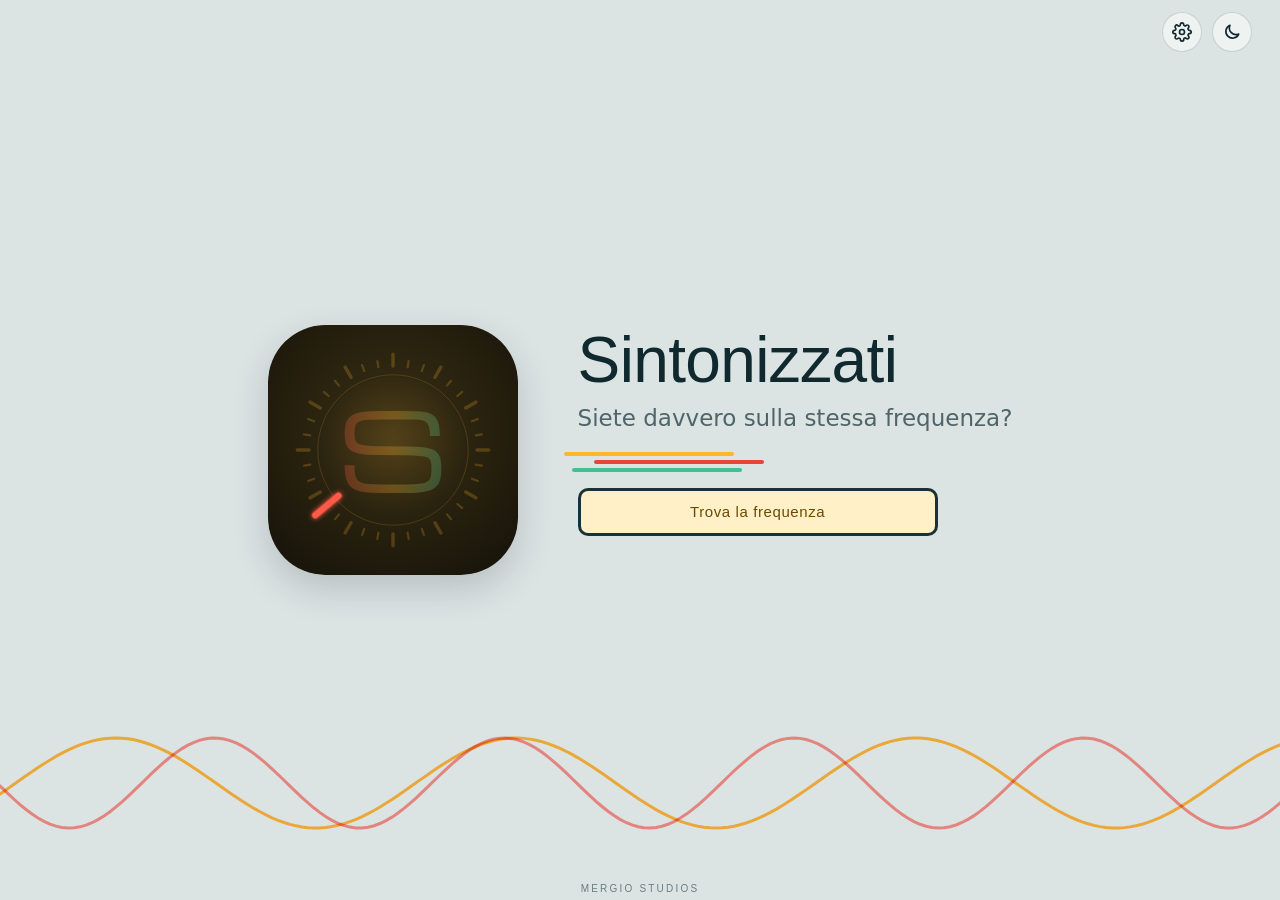
==== commit 78d92997: "Add files via upload" ====
--- a/prova-impostore/index.html
+++ b/prova-impostore/index.html
@@ -7363,7 +7363,7 @@
     squadre: { titolo: 'A squadre', passi: [
       '<b>La squadra di turno sceglie un caposquadra</b>, diverso ogni volta. Solo lui guarda lo schermo: vede in basso le radiocassette con gli estremi (es. brutto/bello) e sopra la scala della radio con la frequenza nascosta. Può cambiare le radiocassette due volte.',
       '<b>Il caposquadra dice un indizio ad alta voce</b>: la sua squadra ne discute, posiziona la lancetta e la conferma.',
-      '<b>L’altra squadra scommette</b> su quanto è lontana la lancetta dalla frequenza nascosta: <b>Segnale perfetto</b> (è sul 5 o sul 4, errore fino al 2,5%: +2), <b>Segnale disturbato</b> (errore tra il 2,5% e il 9%: +1) o <b>Fuori frequenza</b> (errore oltre il 9%: +3).',
+      '<b>L’altra squadra scommette</b> su dove cade lo spicchio del 5 rispetto alla lancetta: <b>Segnale perfetto</b> (entro il 2,5% per parte: +2), <b>Segnale disturbato</b> (tra il 2,5% e il 9%: +1) o <b>Fuori frequenza</b> (oltre il 9%: +3). Le zone si vedono sulla scala: la scommessa è vinta se lo spicchio del 5 entra nella zona scelta, anche solo in parte.',
       '<b>Si rivela la frequenza nascosta.</b> La squadra di turno prende da 0 a 5 punti; l’altra prende i punti della scommessa, se l’ha indovinata.',
       '<b>Tre turni a testa</b>, alternati: alla fine vince la squadra con più punti.',
       '<b>Se siete pari</b> si gioca uno spareggio, un turno a testa con le stesse regole. Se la parità resta, è pareggio.'
@@ -8252,7 +8252,7 @@
       // toccando la scala si sceglie la scommessa della zona toccata, rispetto alla lancetta
       const d = Math.abs(valoreDaX(q.x) - partita.sintonia);
       // le stesse soglie dei tre tasti (e delle zone disegnate sulla scala): 2,5% e 9%
-      if (q.y < 192) scegliScommessa(SCOMMESSE.find(x => x.vinta(d)).id);
+      if (q.y < 192) scegliScommessa(SCOMMESSE.find(x => x.zona(d)).id);
       return;
     }
     if (!lancettaLibera() || q.y > 194) return;         // si tocca solo la finestra della scala
@@ -9423,10 +9423,18 @@
      In caso di parità, uno spareggio: un turno a testa, nello stesso ordine; se resta pari è pareggio. */
   const TURNI_SQUADRA = 3;
   // le tre scommesse: distanza tra lancetta e centro, in punti della scala (2% = 2, 7% = 7)
+  const SPICCHIO = MEZZE_FASCE[0];                      // mezza larghezza dello spicchio del 5
   const SCOMMESSE = [
-    { id: 'perfetto', nome: 'Segnale perfetto', punti: 2, vinta: d => d <= MEZZE_FASCE[1] + 1e-9 },   // sul 5 o sul 4 (entro il 2,5%)
-    { id: 'disturbato', nome: 'Segnale disturbato', punti: 1, vinta: d => d > MEZZE_FASCE[1] + 1e-9 && d <= LIMITE_DISTURBATO + 1e-9 },
-    { id: 'fuori', nome: 'Fuori frequenza', punti: 3, vinta: d => d > LIMITE_DISTURBATO + 1e-9 }
+    // zona: dove sta un punto della scala rispetto alla lancetta (serve per scegliere la scommessa toccando la scala).
+    // vinta: la scommessa è vinta se lo spicchio del 5 (largo 0,94 per parte attorno al centro) entra, anche solo
+    // in parte, nella zona scelta. Per questo ai confini possono essere vere due scommesse insieme: ognuno vince
+    // se lo spicchio tocca la sua zona.
+    { id: 'perfetto', nome: 'Segnale perfetto', punti: 2, zona: d => d <= MEZZE_FASCE[1] + 1e-9,
+      vinta: d => d - SPICCHIO <= MEZZE_FASCE[1] + 1e-9 },
+    { id: 'disturbato', nome: 'Segnale disturbato', punti: 1, zona: d => d > MEZZE_FASCE[1] + 1e-9 && d <= LIMITE_DISTURBATO + 1e-9,
+      vinta: d => d + SPICCHIO >= MEZZE_FASCE[1] - 1e-9 && d - SPICCHIO <= LIMITE_DISTURBATO + 1e-9 },
+    { id: 'fuori', nome: 'Fuori frequenza', punti: 3, zona: d => d > LIMITE_DISTURBATO + 1e-9,
+      vinta: d => d + SPICCHIO >= LIMITE_DISTURBATO - 1e-9 }
   ];
   const scommessaDi = id => SCOMMESSE.find(x => x.id === id);
 
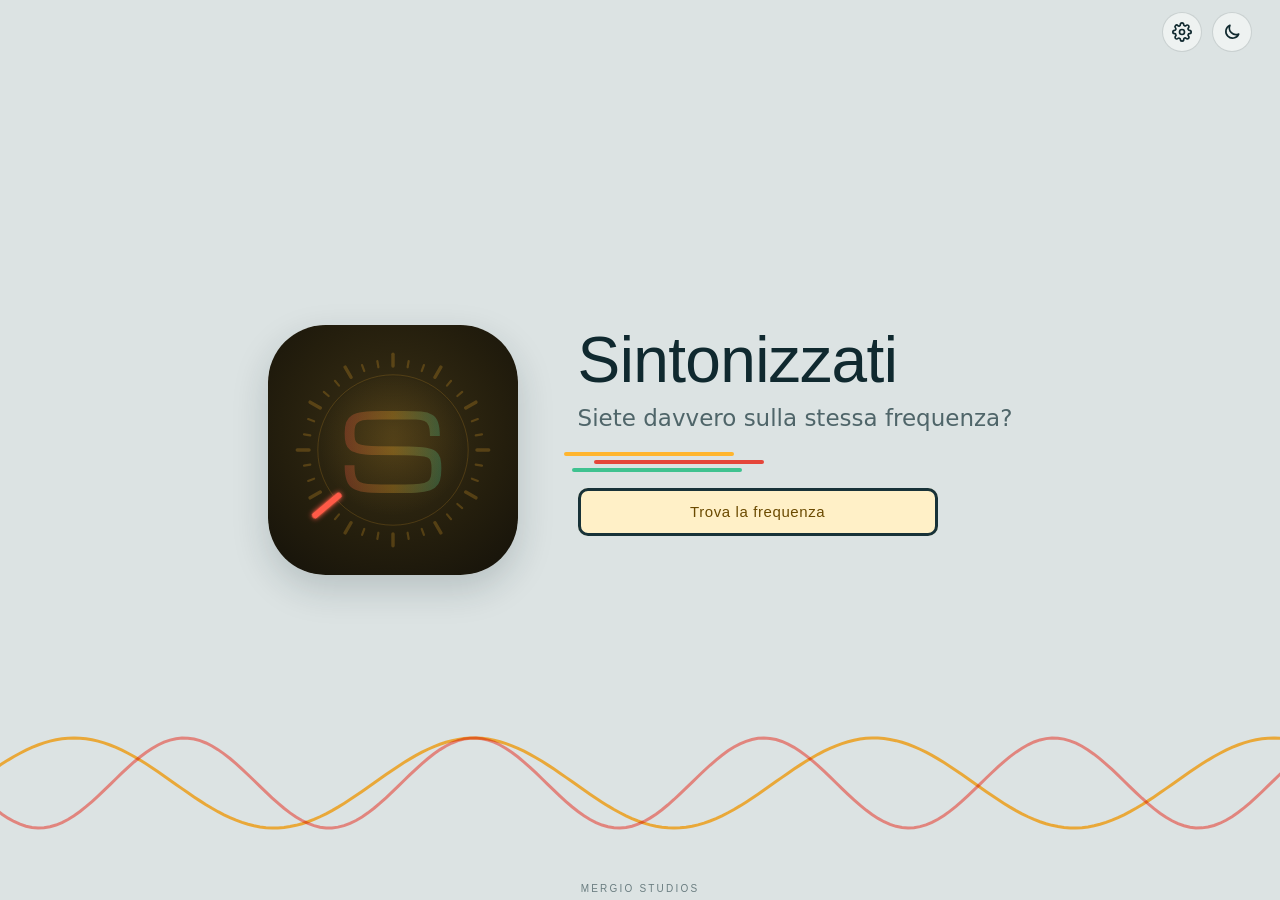
==== commit 3e64b4ef: "Add files via upload" ====
--- a/prova-impostore/index.html
+++ b/prova-impostore/index.html
@@ -7416,7 +7416,7 @@
      Una scheda per fase, con un disegno animato e due righe di testo. Si scorre col dito, con le frecce
      o con la tastiera (i puntini indicano solo a che punto si è). C'è per tutte e tre le modalità. */
   const GUIDE = {
-    collab: { titolo: 'Collaborativa', schede: [{"titolo": "Tutti nella stessa squadra", "testo": "Si gioca insieme contro la radio: i punti di ogni round finiscono in un unico totale.", "disegno": "<svg class=\"gd-svg\" viewBox=\"0 0 320 180\" aria-hidden=\"true\"><g class=\"gd-raggi\"><line x1=\"68\" y1=\"71\" x2=\"160\" y2=\"34\"/><line x1=\"142\" y1=\"71\" x2=\"160\" y2=\"34\"/><line x1=\"216\" y1=\"71\" x2=\"160\" y2=\"34\"/><line x1=\"290\" y1=\"71\" x2=\"160\" y2=\"34\"/></g><circle class=\"gd-alone-cuore\" cx=\"160\" cy=\"34\" r=\"24\"/><circle class=\"gd-cuore\" cx=\"160\" cy=\"34\" r=\"9\"/><g transform=\"translate(22 98)\"><g class=\"gd-r\" style=\"--i:0\"><line class=\"gd-antennina\" x1=\"38\" y1=\"2\" x2=\"46\" y2=\"-24\"/><circle class=\"gd-punta\" cx=\"46\" cy=\"-25\" r=\"3.2\"/><rect class=\"gd-scocca\" x=\"0\" y=\"0\" width=\"56\" height=\"42\" rx=\"10\"/><rect class=\"gd-vetrino\" x=\"7\" y=\"7\" width=\"42\" height=\"14\" rx=\"3\"/><rect class=\"gd-lucina\" x=\"25\" y=\"8\" width=\"6\" height=\"12\" rx=\"2\" style=\"fill:var(--ambra)\"/><circle class=\"gd-cassa\" cx=\"16\" cy=\"31\" r=\"6\"/><circle class=\"gd-cassa\" cx=\"42\" cy=\"31\" r=\"4.5\"/></g></g><g transform=\"translate(96 98)\"><g class=\"gd-r\" style=\"--i:1\"><line class=\"gd-antennina\" x1=\"38\" y1=\"2\" x2=\"46\" y2=\"-24\"/><circle class=\"gd-punta\" cx=\"46\" cy=\"-25\" r=\"3.2\"/><rect class=\"gd-scocca\" x=\"0\" y=\"0\" width=\"56\" height=\"42\" rx=\"10\"/><rect class=\"gd-vetrino\" x=\"7\" y=\"7\" width=\"42\" height=\"14\" rx=\"3\"/><rect class=\"gd-lucina\" x=\"25\" y=\"8\" width=\"6\" height=\"12\" rx=\"2\" style=\"fill:var(--corallo)\"/><circle class=\"gd-cassa\" cx=\"16\" cy=\"31\" r=\"6\"/><circle class=\"gd-cassa\" cx=\"42\" cy=\"31\" r=\"4.5\"/></g></g><g transform=\"translate(170 98)\"><g class=\"gd-r\" style=\"--i:2\"><line class=\"gd-antennina\" x1=\"38\" y1=\"2\" x2=\"46\" y2=\"-24\"/><circle class=\"gd-punta\" cx=\"46\" cy=\"-25\" r=\"3.2\"/><rect class=\"gd-scocca\" x=\"0\" y=\"0\" width=\"56\" height=\"42\" rx=\"10\"/><rect class=\"gd-vetrino\" x=\"7\" y=\"7\" width=\"42\" height=\"14\" rx=\"3\"/><rect class=\"gd-lucina\" x=\"25\" y=\"8\" width=\"6\" height=\"12\" rx=\"2\" style=\"fill:var(--menta)\"/><circle class=\"gd-cassa\" cx=\"16\" cy=\"31\" r=\"6\"/><circle class=\"gd-cassa\" cx=\"42\" cy=\"31\" r=\"4.5\"/></g></g><g transform=\"translate(244 98)\"><g class=\"gd-r\" style=\"--i:3\"><line class=\"gd-antennina\" x1=\"38\" y1=\"2\" x2=\"46\" y2=\"-24\"/><circle class=\"gd-punta\" cx=\"46\" cy=\"-25\" r=\"3.2\"/><rect class=\"gd-scocca\" x=\"0\" y=\"0\" width=\"56\" height=\"42\" rx=\"10\"/><rect class=\"gd-vetrino\" x=\"7\" y=\"7\" width=\"42\" height=\"14\" rx=\"3\"/><rect class=\"gd-lucina\" x=\"25\" y=\"8\" width=\"6\" height=\"12\" rx=\"2\" style=\"fill:var(--zona-2)\"/><circle class=\"gd-cassa\" cx=\"16\" cy=\"31\" r=\"6\"/><circle class=\"gd-cassa\" cx=\"42\" cy=\"31\" r=\"4.5\"/></g></g><g class=\"gd-totale cb\"><rect x=\"110\" y=\"150\" width=\"100\" height=\"26\" rx=\"8\"/><text x=\"124\" y=\"168\" class=\"et\">TOT</text><text x=\"196\" y=\"169\" class=\"n n1\" text-anchor=\"end\">3</text><text x=\"196\" y=\"169\" class=\"n n2\" text-anchor=\"end\">5</text><text x=\"196\" y=\"169\" class=\"n n3\" text-anchor=\"end\">10</text><text x=\"196\" y=\"169\" class=\"n n4\" text-anchor=\"end\">16</text><text x=\"196\" y=\"169\" class=\"n n5\" text-anchor=\"end\">17</text><text x=\"196\" y=\"169\" class=\"n n6\" text-anchor=\"end\">20</text></g></svg>"}, {"titolo": "Il Conduttore guarda", "testo": "A turno uno di voi fa il Conduttore: solo lui vede dove si trova la frequenza nascosta e le radiocassette con i due estremi. Può cambiare le radiocassette fino a due volte. Premendo l’occhio può coprire per un momento la frequenza nascosta.", "disegno": "<svg class=\"gd-svg\" viewBox=\"0 0 320 180\" aria-hidden=\"true\"><rect class=\"gd-vetro\" x=\"30\" y=\"16\" width=\"260\" height=\"76\" rx=\"12\"/><g class=\"gd-tacche\"><line x1=\"44.0\" y1=\"24\" x2=\"44.0\" y2=\"33\" class=\"l\"/><line x1=\"50.5\" y1=\"24\" x2=\"50.5\" y2=\"29\"/><line x1=\"57.0\" y1=\"24\" x2=\"57.0\" y2=\"29\"/><line x1=\"63.5\" y1=\"24\" x2=\"63.5\" y2=\"29\"/><line x1=\"70.0\" y1=\"24\" x2=\"70.0\" y2=\"29\"/><line x1=\"76.5\" y1=\"24\" x2=\"76.5\" y2=\"33\" class=\"l\"/><line x1=\"83.0\" y1=\"24\" x2=\"83.0\" y2=\"29\"/><line x1=\"89.5\" y1=\"24\" x2=\"89.5\" y2=\"29\"/><line x1=\"96.0\" y1=\"24\" x2=\"96.0\" y2=\"29\"/><line x1=\"102.5\" y1=\"24\" x2=\"102.5\" y2=\"29\"/><line x1=\"109.0\" y1=\"24\" x2=\"109.0\" y2=\"33\" class=\"l\"/><line x1=\"115.5\" y1=\"24\" x2=\"115.5\" y2=\"29\"/><line x1=\"122.0\" y1=\"24\" x2=\"122.0\" y2=\"29\"/><line x1=\"128.5\" y1=\"24\" x2=\"128.5\" y2=\"29\"/><line x1=\"135.0\" y1=\"24\" x2=\"135.0\" y2=\"29\"/><line x1=\"141.5\" y1=\"24\" x2=\"141.5\" y2=\"33\" class=\"l\"/><line x1=\"148.0\" y1=\"24\" x2=\"148.0\" y2=\"29\"/><line x1=\"154.5\" y1=\"24\" x2=\"154.5\" y2=\"29\"/><line x1=\"161.0\" y1=\"24\" x2=\"161.0\" y2=\"29\"/><line x1=\"167.5\" y1=\"24\" x2=\"167.5\" y2=\"29\"/><line x1=\"174.0\" y1=\"24\" x2=\"174.0\" y2=\"33\" class=\"l\"/><line x1=\"180.5\" y1=\"24\" x2=\"180.5\" y2=\"29\"/><line x1=\"187.0\" y1=\"24\" x2=\"187.0\" y2=\"29\"/><line x1=\"193.5\" y1=\"24\" x2=\"193.5\" y2=\"29\"/><line x1=\"200.0\" y1=\"24\" x2=\"200.0\" y2=\"29\"/><line x1=\"206.5\" y1=\"24\" x2=\"206.5\" y2=\"33\" class=\"l\"/><line x1=\"213.0\" y1=\"24\" x2=\"213.0\" y2=\"29\"/><line x1=\"219.5\" y1=\"24\" x2=\"219.5\" y2=\"29\"/><line x1=\"226.0\" y1=\"24\" x2=\"226.0\" y2=\"29\"/><line x1=\"232.5\" y1=\"24\" x2=\"232.5\" y2=\"29\"/><line x1=\"239.0\" y1=\"24\" x2=\"239.0\" y2=\"33\" class=\"l\"/><line x1=\"245.5\" y1=\"24\" x2=\"245.5\" y2=\"29\"/><line x1=\"252.0\" y1=\"24\" x2=\"252.0\" y2=\"29\"/><line x1=\"258.5\" y1=\"24\" x2=\"258.5\" y2=\"29\"/><line x1=\"265.0\" y1=\"24\" x2=\"265.0\" y2=\"29\"/><line x1=\"271.5\" y1=\"24\" x2=\"271.5\" y2=\"33\" class=\"l\"/></g><g class=\"gd-copri\"><g class=\"gd-bande\"><rect x=\"198.0\" y=\"20\" width=\"14.0\" height=\"68\" style=\"opacity:1\"/><rect x=\"188.0\" y=\"20\" width=\"10.0\" height=\"68\" style=\"opacity:0.78\"/><rect x=\"212.0\" y=\"20\" width=\"10.0\" height=\"68\" style=\"opacity:0.78\"/><rect x=\"176.0\" y=\"20\" width=\"12.0\" height=\"68\" style=\"opacity:0.58\"/><rect x=\"222.0\" y=\"20\" width=\"12.0\" height=\"68\" style=\"opacity:0.58\"/><rect x=\"162.0\" y=\"20\" width=\"14.0\" height=\"68\" style=\"opacity:0.4\"/><rect x=\"234.0\" y=\"20\" width=\"14.0\" height=\"68\" style=\"opacity:0.4\"/><rect x=\"146.0\" y=\"20\" width=\"16.0\" height=\"68\" style=\"opacity:0.24\"/><rect x=\"248.0\" y=\"20\" width=\"16.0\" height=\"68\" style=\"opacity:0.24\"/><rect class=\"gd-cuore-segnale\" x=\"203.8\" y=\"20\" width=\"2.4\" height=\"68\"/></g></g><g class=\"gd-occhi\"><g class=\"o1\"><g class=\"gd-occhio\"><circle cx=\"74\" cy=\"58\" r=\"14\"/><path class=\"aperto\" d=\"M66 58s3-5.5 8-5.5 8 5.5 8 5.5-3 5.5-8 5.5-8-5.5-8-5.5z\"/><circle class=\"aperto pupilla\" cx=\"74\" cy=\"58\" r=\"2.6\"/><path class=\"sbarrato\" d=\"M66 51l16 14M66 58s3-5.5 8-5.5 8 5.5 8 5.5\"/></g></g><g class=\"o2\"><g class=\"gd-occhio chiuso\"><circle cx=\"74\" cy=\"58\" r=\"14\"/><path class=\"aperto\" d=\"M66 58s3-5.5 8-5.5 8 5.5 8 5.5-3 5.5-8 5.5-8-5.5-8-5.5z\"/><circle class=\"aperto pupilla\" cx=\"74\" cy=\"58\" r=\"2.6\"/><path class=\"sbarrato\" d=\"M66 51l16 14M66 58s3-5.5 8-5.5 8 5.5 8 5.5\"/></g></g></g><circle class=\"gd-sg2-tocco\" cx=\"74\" cy=\"58\" r=\"14\"/><g class=\"gd-badge cb\"><rect x=\"102\" y=\"100\" width=\"116\" height=\"22\" rx=\"11\"/><text x=\"160\" y=\"115\" text-anchor=\"middle\">CONDUTTORE</text></g><g class=\"gd-carta sx\"><rect class=\"guscio\" x=\"30\" y=\"130\" width=\"124\" height=\"40\" rx=\"7\"/><circle class=\"vite\" cx=\"34\" cy=\"134\" r=\"1.6\"/><circle class=\"vite\" cx=\"34\" cy=\"166\" r=\"1.6\"/><circle class=\"vite\" cx=\"150\" cy=\"134\" r=\"1.6\"/><circle class=\"vite\" cx=\"150\" cy=\"166\" r=\"1.6\"/><rect class=\"etichetta\" x=\"35\" y=\"133\" width=\"114\" height=\"29\" rx=\"3\"/><line class=\"riga\" x1=\"35\" y1=\"142\" x2=\"149\" y2=\"142\"/><line class=\"riga\" x1=\"35\" y1=\"151\" x2=\"149\" y2=\"151\"/><line class=\"riga\" x1=\"35\" y1=\"160\" x2=\"149\" y2=\"160\"/><rect class=\"fascia\" x=\"35\" y=\"133\" width=\"13\" height=\"29\" rx=\"3\"/><text class=\"lato\" x=\"41.5\" y=\"151.0\" text-anchor=\"middle\">A</text><path class=\"nastro\" d=\"M67.2 170l2.5-6h44.6l2.5 6z\"/><text x=\"54\" y=\"153.0\">Freddo</text></g><g class=\"gd-carta dx\"><rect class=\"guscio\" x=\"166\" y=\"130\" width=\"124\" height=\"40\" rx=\"7\"/><circle class=\"vite\" cx=\"170\" cy=\"134\" r=\"1.6\"/><circle class=\"vite\" cx=\"170\" cy=\"166\" r=\"1.6\"/><circle class=\"vite\" cx=\"286\" cy=\"134\" r=\"1.6\"/><circle class=\"vite\" cx=\"286\" cy=\"166\" r=\"1.6\"/><rect class=\"etichetta\" x=\"171\" y=\"133\" width=\"114\" height=\"29\" rx=\"3\"/><line class=\"riga\" x1=\"171\" y1=\"142\" x2=\"285\" y2=\"142\"/><line class=\"riga\" x1=\"171\" y1=\"151\" x2=\"285\" y2=\"151\"/><line class=\"riga\" x1=\"171\" y1=\"160\" x2=\"285\" y2=\"160\"/><rect class=\"fascia\" x=\"272\" y=\"133\" width=\"13\" height=\"29\" rx=\"3\"/><text class=\"lato\" x=\"278.5\" y=\"151.0\" text-anchor=\"middle\">B</text><path class=\"nastro\" d=\"M203.2 170l2.5-6h44.6l2.5 6z\"/><text x=\"266\" y=\"153.0\" text-anchor=\"end\">Caldo</text></g></svg>"}, {"titolo": "Nascondi e indizio", "testo": "Il Conduttore preme «Nascondi», dice l’indizio ad alta voce e passa il telefono agli altri.", "disegno": "<svg class=\"gd-svg\" viewBox=\"0 0 320 180\" aria-hidden=\"true\"><g class=\"gd-ciclo\" style=\"--d:8s\"><rect class=\"gd-vetro\" x=\"30\" y=\"8\" width=\"260\" height=\"54\" rx=\"12\"/><g class=\"gd-tacche\"><line x1=\"44.0\" y1=\"16\" x2=\"44.0\" y2=\"25\" class=\"l\"/><line x1=\"50.5\" y1=\"16\" x2=\"50.5\" y2=\"21\"/><line x1=\"57.0\" y1=\"16\" x2=\"57.0\" y2=\"21\"/><line x1=\"63.5\" y1=\"16\" x2=\"63.5\" y2=\"21\"/><line x1=\"70.0\" y1=\"16\" x2=\"70.0\" y2=\"21\"/><line x1=\"76.5\" y1=\"16\" x2=\"76.5\" y2=\"25\" class=\"l\"/><line x1=\"83.0\" y1=\"16\" x2=\"83.0\" y2=\"21\"/><line x1=\"89.5\" y1=\"16\" x2=\"89.5\" y2=\"21\"/><line x1=\"96.0\" y1=\"16\" x2=\"96.0\" y2=\"21\"/><line x1=\"102.5\" y1=\"16\" x2=\"102.5\" y2=\"21\"/><line x1=\"109.0\" y1=\"16\" x2=\"109.0\" y2=\"25\" class=\"l\"/><line x1=\"115.5\" y1=\"16\" x2=\"115.5\" y2=\"21\"/><line x1=\"122.0\" y1=\"16\" x2=\"122.0\" y2=\"21\"/><line x1=\"128.5\" y1=\"16\" x2=\"128.5\" y2=\"21\"/><line x1=\"135.0\" y1=\"16\" x2=\"135.0\" y2=\"21\"/><line x1=\"141.5\" y1=\"16\" x2=\"141.5\" y2=\"25\" class=\"l\"/><line x1=\"148.0\" y1=\"16\" x2=\"148.0\" y2=\"21\"/><line x1=\"154.5\" y1=\"16\" x2=\"154.5\" y2=\"21\"/><line x1=\"161.0\" y1=\"16\" x2=\"161.0\" y2=\"21\"/><line x1=\"167.5\" y1=\"16\" x2=\"167.5\" y2=\"21\"/><line x1=\"174.0\" y1=\"16\" x2=\"174.0\" y2=\"25\" class=\"l\"/><line x1=\"180.5\" y1=\"16\" x2=\"180.5\" y2=\"21\"/><line x1=\"187.0\" y1=\"16\" x2=\"187.0\" y2=\"21\"/><line x1=\"193.5\" y1=\"16\" x2=\"193.5\" y2=\"21\"/><line x1=\"200.0\" y1=\"16\" x2=\"200.0\" y2=\"21\"/><line x1=\"206.5\" y1=\"16\" x2=\"206.5\" y2=\"25\" class=\"l\"/><line x1=\"213.0\" y1=\"16\" x2=\"213.0\" y2=\"21\"/><line x1=\"219.5\" y1=\"16\" x2=\"219.5\" y2=\"21\"/><line x1=\"226.0\" y1=\"16\" x2=\"226.0\" y2=\"21\"/><line x1=\"232.5\" y1=\"16\" x2=\"232.5\" y2=\"21\"/><line x1=\"239.0\" y1=\"16\" x2=\"239.0\" y2=\"25\" class=\"l\"/><line x1=\"245.5\" y1=\"16\" x2=\"245.5\" y2=\"21\"/><line x1=\"252.0\" y1=\"16\" x2=\"252.0\" y2=\"21\"/><line x1=\"258.5\" y1=\"16\" x2=\"258.5\" y2=\"21\"/><line x1=\"265.0\" y1=\"16\" x2=\"265.0\" y2=\"21\"/><line x1=\"271.5\" y1=\"16\" x2=\"271.5\" y2=\"25\" class=\"l\"/></g><g class=\"gd-cb3-copri\"><g class=\"gd-bande\"><rect x=\"198.0\" y=\"12\" width=\"14.0\" height=\"46\" style=\"opacity:1\"/><rect x=\"188.0\" y=\"12\" width=\"10.0\" height=\"46\" style=\"opacity:0.78\"/><rect x=\"212.0\" y=\"12\" width=\"10.0\" height=\"46\" style=\"opacity:0.78\"/><rect x=\"176.0\" y=\"12\" width=\"12.0\" height=\"46\" style=\"opacity:0.58\"/><rect x=\"222.0\" y=\"12\" width=\"12.0\" height=\"46\" style=\"opacity:0.58\"/><rect x=\"162.0\" y=\"12\" width=\"14.0\" height=\"46\" style=\"opacity:0.4\"/><rect x=\"234.0\" y=\"12\" width=\"14.0\" height=\"46\" style=\"opacity:0.4\"/><rect x=\"146.0\" y=\"12\" width=\"16.0\" height=\"46\" style=\"opacity:0.24\"/><rect x=\"248.0\" y=\"12\" width=\"16.0\" height=\"46\" style=\"opacity:0.24\"/><rect class=\"gd-cuore-segnale\" x=\"203.8\" y=\"12\" width=\"2.4\" height=\"46\"/></g></g><g class=\"gd-cb3-cond\" style=\"--i:0\"><circle cx=\"26\" cy=\"88\" r=\"10\" style=\"fill:var(--ambra)\"/><path d=\"M10 122a16 16 0 0 1 32 0z\" style=\"fill:var(--ambra)\"/></g><g class=\"gd-cb3-tasto\"><rect class=\"ombra\" x=\"208\" y=\"78\" width=\"86\" height=\"26\" rx=\"9\"/><g class=\"premi\"><rect class=\"faccia\" x=\"208\" y=\"74\" width=\"86\" height=\"26\" rx=\"9\"/><text class=\"t1\" x=\"251\" y=\"92\" text-anchor=\"middle\">Nascondi</text><text class=\"t2\" x=\"251\" y=\"92\" text-anchor=\"middle\">Sicuro?</text></g></g><g transform=\"translate(266 90)\"><g class=\"gd-cb3-mano\"><g class=\"gd-mano\"><path class=\"palmo\" d=\"M-3 3a3 3 0 0 1 6 0v8.5a2.5 2.5 0 0 1 5 0v1a2.5 2.5 0 0 1 5 0v1.5a2.5 2.5 0 0 1 5 0v6a8 8 0 0 1-8 8h-4.5a7 7 0 0 1-5.6-2.8l-5.7-7.6a2.3 2.3 0 0 1 3.6-2.9L-3 17.5z\"/><path class=\"pieghe\" d=\"M3 11.5v4M8 12.5v3.5M13 14v3\"/></g></g></g><g class=\"gd-cb3-fumetto\"><path d=\"M60 72H286A10 10 0 0 1 296 82V92A10 10 0 0 1 286 102H60A10 10 0 0 1 50 92L39 94L50 85.0V82A10 10 0 0 1 60 72Z\"/><text x=\"173.0\" y=\"91.5\" text-anchor=\"middle\">«Il deserto a mezzogiorno»</text></g><g class=\"gd-cb3-altro c0\" style=\"--i:0\"><circle cx=\"196\" cy=\"136\" r=\"10\" style=\"fill:var(--corallo)\"/><path d=\"M180 170a16 16 0 0 1 32 0z\" style=\"fill:var(--corallo)\"/></g><g class=\"gd-cb3-altro c1\" style=\"--i:1\"><circle cx=\"240\" cy=\"136\" r=\"10\" style=\"fill:var(--menta)\"/><path d=\"M224 170a16 16 0 0 1 32 0z\" style=\"fill:var(--menta)\"/></g><g class=\"gd-cb3-altro c2\" style=\"--i:2\"><circle cx=\"284\" cy=\"136\" r=\"10\" style=\"fill:var(--zona-2)\"/><path d=\"M268 170a16 16 0 0 1 32 0z\" style=\"fill:var(--zona-2)\"/></g><path class=\"gd-cb3-freccia\" d=\"M50 148h96\"/><g class=\"gd-cb3-tel\"><rect class=\"scocca\" x=\"15\" y=\"128\" width=\"22\" height=\"36\" rx=\"5\"/><rect class=\"schermo\" x=\"18\" y=\"133\" width=\"16\" height=\"23\" rx=\"2\"/><circle class=\"tasto-t\" cx=\"26\" cy=\"160\" r=\"1.5\"/></g></g></svg>"}, {"titolo": "Lancetta e punti", "testo": "Gli altri discutono e spostano la lancetta dove credono ci sia il centro della frequenza. Poi questa si rivela e si totalizzano i punti in base al suo posizionamento.", "disegno": "<svg class=\"gd-svg\" viewBox=\"0 0 320 180\" aria-hidden=\"true\"><g class=\"gd-ciclo\" style=\"--d:9s\"><rect class=\"gd-vetro\" x=\"30\" y=\"16\" width=\"260\" height=\"84\" rx=\"12\"/><g class=\"gd-tacche\"><line x1=\"44.0\" y1=\"24\" x2=\"44.0\" y2=\"33\" class=\"l\"/><line x1=\"50.5\" y1=\"24\" x2=\"50.5\" y2=\"29\"/><line x1=\"57.0\" y1=\"24\" x2=\"57.0\" y2=\"29\"/><line x1=\"63.5\" y1=\"24\" x2=\"63.5\" y2=\"29\"/><line x1=\"70.0\" y1=\"24\" x2=\"70.0\" y2=\"29\"/><line x1=\"76.5\" y1=\"24\" x2=\"76.5\" y2=\"33\" class=\"l\"/><line x1=\"83.0\" y1=\"24\" x2=\"83.0\" y2=\"29\"/><line x1=\"89.5\" y1=\"24\" x2=\"89.5\" y2=\"29\"/><line x1=\"96.0\" y1=\"24\" x2=\"96.0\" y2=\"29\"/><line x1=\"102.5\" y1=\"24\" x2=\"102.5\" y2=\"29\"/><line x1=\"109.0\" y1=\"24\" x2=\"109.0\" y2=\"33\" class=\"l\"/><line x1=\"115.5\" y1=\"24\" x2=\"115.5\" y2=\"29\"/><line x1=\"122.0\" y1=\"24\" x2=\"122.0\" y2=\"29\"/><line x1=\"128.5\" y1=\"24\" x2=\"128.5\" y2=\"29\"/><line x1=\"135.0\" y1=\"24\" x2=\"135.0\" y2=\"29\"/><line x1=\"141.5\" y1=\"24\" x2=\"141.5\" y2=\"33\" class=\"l\"/><line x1=\"148.0\" y1=\"24\" x2=\"148.0\" y2=\"29\"/><line x1=\"154.5\" y1=\"24\" x2=\"154.5\" y2=\"29\"/><line x1=\"161.0\" y1=\"24\" x2=\"161.0\" y2=\"29\"/><line x1=\"167.5\" y1=\"24\" x2=\"167.5\" y2=\"29\"/><line x1=\"174.0\" y1=\"24\" x2=\"174.0\" y2=\"33\" class=\"l\"/><line x1=\"180.5\" y1=\"24\" x2=\"180.5\" y2=\"29\"/><line x1=\"187.0\" y1=\"24\" x2=\"187.0\" y2=\"29\"/><line x1=\"193.5\" y1=\"24\" x2=\"193.5\" y2=\"29\"/><line x1=\"200.0\" y1=\"24\" x2=\"200.0\" y2=\"29\"/><line x1=\"206.5\" y1=\"24\" x2=\"206.5\" y2=\"33\" class=\"l\"/><line x1=\"213.0\" y1=\"24\" x2=\"213.0\" y2=\"29\"/><line x1=\"219.5\" y1=\"24\" x2=\"219.5\" y2=\"29\"/><line x1=\"226.0\" y1=\"24\" x2=\"226.0\" y2=\"29\"/><line x1=\"232.5\" y1=\"24\" x2=\"232.5\" y2=\"29\"/><line x1=\"239.0\" y1=\"24\" x2=\"239.0\" y2=\"33\" class=\"l\"/><line x1=\"245.5\" y1=\"24\" x2=\"245.5\" y2=\"29\"/><line x1=\"252.0\" y1=\"24\" x2=\"252.0\" y2=\"29\"/><line x1=\"258.5\" y1=\"24\" x2=\"258.5\" y2=\"29\"/><line x1=\"265.0\" y1=\"24\" x2=\"265.0\" y2=\"29\"/><line x1=\"271.5\" y1=\"24\" x2=\"271.5\" y2=\"33\" class=\"l\"/></g><g class=\"gd-cb4-rivela\"><g class=\"gd-bande\"><rect x=\"160.8\" y=\"20\" width=\"22.400000000000002\" height=\"76\" style=\"opacity:1\"/><rect x=\"144.8\" y=\"20\" width=\"16.0\" height=\"76\" style=\"opacity:0.78\"/><rect x=\"183.2\" y=\"20\" width=\"16.0\" height=\"76\" style=\"opacity:0.78\"/><rect x=\"125.60000000000001\" y=\"20\" width=\"19.200000000000003\" height=\"76\" style=\"opacity:0.58\"/><rect x=\"199.2\" y=\"20\" width=\"19.200000000000003\" height=\"76\" style=\"opacity:0.58\"/><rect x=\"103.2\" y=\"20\" width=\"22.400000000000002\" height=\"76\" style=\"opacity:0.4\"/><rect x=\"218.39999999999998\" y=\"20\" width=\"22.400000000000002\" height=\"76\" style=\"opacity:0.4\"/><rect x=\"77.6\" y=\"20\" width=\"25.6\" height=\"76\" style=\"opacity:0.24\"/><rect x=\"240.79999999999998\" y=\"20\" width=\"25.6\" height=\"76\" style=\"opacity:0.24\"/><rect class=\"gd-cuore-segnale\" x=\"170.8\" y=\"20\" width=\"2.4\" height=\"76\"/></g></g><g class=\"gd-cb4-ago\"><g class=\"trascina\"><line class=\"gd-ago\" x1=\"100\" y1=\"12\" x2=\"100\" y2=\"104\"/><circle class=\"gd-dito\" cx=\"100\" cy=\"92\" r=\"12\"/></g></g><g class=\"gd-cb4-cifre\"><text x=\"90.4\" y=\"116\" text-anchor=\"middle\" style=\"--i:4\">1</text><text x=\"114.4\" y=\"116\" text-anchor=\"middle\" style=\"--i:3\">2</text><text x=\"135.2\" y=\"116\" text-anchor=\"middle\" style=\"--i:2\">3</text><text x=\"152.8\" y=\"116\" text-anchor=\"middle\" style=\"--i:1\">4</text><text x=\"172.0\" y=\"116\" text-anchor=\"middle\" style=\"--i:0\">5</text><text x=\"191.2\" y=\"116\" text-anchor=\"middle\" style=\"--i:1\">4</text><text x=\"208.8\" y=\"116\" text-anchor=\"middle\" style=\"--i:2\">3</text><text x=\"229.6\" y=\"116\" text-anchor=\"middle\" style=\"--i:3\">2</text><text x=\"253.6\" y=\"116\" text-anchor=\"middle\" style=\"--i:4\">1</text></g><g class=\"gd-cb4-amico\" style=\"--i:0\"><circle cx=\"44\" cy=\"141\" r=\"8\" style=\"fill:var(--corallo)\"/><path d=\"M31 168a13 13 0 0 1 26 0z\" style=\"fill:var(--corallo)\"/></g><g class=\"gd-cb4-amico\" style=\"--i:1\"><circle cx=\"70\" cy=\"141\" r=\"8\" style=\"fill:var(--menta)\"/><path d=\"M57 168a13 13 0 0 1 26 0z\" style=\"fill:var(--menta)\"/></g><g class=\"gd-cb4-amico\" style=\"--i:2\"><circle cx=\"96\" cy=\"141\" r=\"8\" style=\"fill:var(--zona-2)\"/><path d=\"M83 168a13 13 0 0 1 26 0z\" style=\"fill:var(--zona-2)\"/></g><g class=\"gd-cb4-pensa\" style=\"--i:0\"><circle cx=\"44\" cy=\"120\" r=\"8\"/><text x=\"44\" y=\"124\" text-anchor=\"middle\">?</text></g><g class=\"gd-cb4-pensa\" style=\"--i:1\"><circle cx=\"70\" cy=\"114\" r=\"8\"/><text x=\"70\" y=\"118\" text-anchor=\"middle\">…</text></g><g class=\"gd-cb4-pensa\" style=\"--i:2\"><circle cx=\"96\" cy=\"120\" r=\"8\"/><text x=\"96\" y=\"124\" text-anchor=\"middle\">!</text></g><g class=\"gd-cb4-punti\"><text x=\"232\" y=\"162\" text-anchor=\"middle\">+4</text></g></g></svg>"}, {"titolo": "La radio si trasforma", "testo": "Con un 5, o con un 4 o 5 in Ricezione amplificata, potete scegliere tra due radio speciali. Ricezione amplificata: frequenza estesa e valori alti più facili da ottenere. Sintonia fine: frequenza più stretta, ma se la prendete fate almeno 3 punti, e al centro 6.", "disegno": null}, {"titolo": "Quando cambia la radio?", "testo": "Con un 4 in Ricezione standard si passa automaticamente alla Ricezione amplificata. In Sintonia fine non esistono 1 e 2: si resta con 4 o più, con un 3 si scende in Ricezione amplificata, se mancate il segnale si torna in standard. In Ricezione amplificata si torna in standard con 2 o meno.", "disegno": "<svg class=\"gd-svg\" viewBox=\"0 0 320 180\" aria-hidden=\"true\"><g class=\"gd-cb6-riga\" style=\"--i:0\"><circle class=\"pallino std\" cx=\"14\" cy=\"24\" r=\"5\"/><text class=\"nome\" x=\"24\" y=\"28.5\">Standard</text><g class=\"gd-cb6-cella std\"><rect x=\"112\" y=\"10\" width=\"25\" height=\"28\" rx=\"6\"/><text x=\"124.5\" y=\"29\" text-anchor=\"middle\">0</text></g><g class=\"gd-cb6-cella std\"><rect x=\"140\" y=\"10\" width=\"25\" height=\"28\" rx=\"6\"/><text x=\"152.5\" y=\"29\" text-anchor=\"middle\">1</text></g><g class=\"gd-cb6-cella std\"><rect x=\"168\" y=\"10\" width=\"25\" height=\"28\" rx=\"6\"/><text x=\"180.5\" y=\"29\" text-anchor=\"middle\">2</text></g><g class=\"gd-cb6-cella std\"><rect x=\"196\" y=\"10\" width=\"25\" height=\"28\" rx=\"6\"/><text x=\"208.5\" y=\"29\" text-anchor=\"middle\">3</text></g><g class=\"gd-cb6-cella amp chiave\"><rect x=\"224\" y=\"10\" width=\"25\" height=\"28\" rx=\"6\"/><text x=\"236.5\" y=\"29\" text-anchor=\"middle\">4</text></g><g class=\"gd-cb6-cella sce\"><rect x=\"252\" y=\"10\" width=\"25\" height=\"28\" rx=\"6\"/><text x=\"264.5\" y=\"29\" text-anchor=\"middle\">5</text></g></g><g class=\"gd-cb6-riga\" style=\"--i:1\"><circle class=\"pallino fin\" cx=\"14\" cy=\"64\" r=\"5\"/><text class=\"nome\" x=\"24\" y=\"68.5\">Sintonia fine</text><g class=\"gd-cb6-cella std chiave\"><rect x=\"112\" y=\"50\" width=\"25\" height=\"28\" rx=\"6\"/><text x=\"124.5\" y=\"69\" text-anchor=\"middle\">0</text></g><g class=\"gd-cb6-cella vuota\"><rect x=\"140\" y=\"50\" width=\"25\" height=\"28\" rx=\"6\"/><text x=\"152.5\" y=\"69\" text-anchor=\"middle\">–</text></g><g class=\"gd-cb6-cella vuota\"><rect x=\"168\" y=\"50\" width=\"25\" height=\"28\" rx=\"6\"/><text x=\"180.5\" y=\"69\" text-anchor=\"middle\">–</text></g><g class=\"gd-cb6-cella amp chiave\"><rect x=\"196\" y=\"50\" width=\"25\" height=\"28\" rx=\"6\"/><text x=\"208.5\" y=\"69\" text-anchor=\"middle\">3</text></g><g class=\"gd-cb6-cella fin\"><rect x=\"224\" y=\"50\" width=\"25\" height=\"28\" rx=\"6\"/><text x=\"236.5\" y=\"69\" text-anchor=\"middle\">4</text></g><g class=\"gd-cb6-cella fin\"><rect x=\"252\" y=\"50\" width=\"25\" height=\"28\" rx=\"6\"/><text x=\"264.5\" y=\"69\" text-anchor=\"middle\">5</text></g><g class=\"gd-cb6-cella fin\"><rect x=\"280\" y=\"50\" width=\"25\" height=\"28\" rx=\"6\"/><text x=\"292.5\" y=\"69\" text-anchor=\"middle\">6</text></g></g><g class=\"gd-cb6-riga\" style=\"--i:2\"><circle class=\"pallino amp\" cx=\"14\" cy=\"104\" r=\"5\"/><text class=\"nome\" x=\"24\" y=\"108.5\">Amplificata</text><g class=\"gd-cb6-cella std chiave\"><rect x=\"112\" y=\"90\" width=\"25\" height=\"28\" rx=\"6\"/><text x=\"124.5\" y=\"109\" text-anchor=\"middle\">0</text></g><g class=\"gd-cb6-cella std chiave\"><rect x=\"140\" y=\"90\" width=\"25\" height=\"28\" rx=\"6\"/><text x=\"152.5\" y=\"109\" text-anchor=\"middle\">1</text></g><g class=\"gd-cb6-cella std chiave\"><rect x=\"168\" y=\"90\" width=\"25\" height=\"28\" rx=\"6\"/><text x=\"180.5\" y=\"109\" text-anchor=\"middle\">2</text></g><g class=\"gd-cb6-cella amp\"><rect x=\"196\" y=\"90\" width=\"25\" height=\"28\" rx=\"6\"/><text x=\"208.5\" y=\"109\" text-anchor=\"middle\">3</text></g><g class=\"gd-cb6-cella sce\"><rect x=\"224\" y=\"90\" width=\"25\" height=\"28\" rx=\"6\"/><text x=\"236.5\" y=\"109\" text-anchor=\"middle\">4</text></g><g class=\"gd-cb6-cella sce\"><rect x=\"252\" y=\"90\" width=\"25\" height=\"28\" rx=\"6\"/><text x=\"264.5\" y=\"109\" text-anchor=\"middle\">5</text></g></g><g class=\"gd-cb6-leg std\"><rect x=\"24\" y=\"128\" width=\"13\" height=\"13\" rx=\"3\"/><text x=\"43\" y=\"139\">Standard</text></g><g class=\"gd-cb6-leg amp\"><rect x=\"196\" y=\"128\" width=\"13\" height=\"13\" rx=\"3\"/><text x=\"215\" y=\"139\">Amplificata</text></g><g class=\"gd-cb6-leg fin\"><rect x=\"24\" y=\"148\" width=\"13\" height=\"13\" rx=\"3\"/><text x=\"43\" y=\"159\">Sintonia fine</text></g><g class=\"gd-cb6-leg sce\"><rect x=\"196\" y=\"148\" width=\"13\" height=\"13\" rx=\"3\"/><text x=\"215\" y=\"159\">A scelta</text></g><text class=\"gd-cb6-nota\" x=\"160\" y=\"176\" text-anchor=\"middle\">Le caselle dicono la radio del round dopo</text></svg>"}, {"titolo": "Sei round e il verdetto", "testo": "Dopo 6 round il totale dice quanto siete in sintonia. Se al sesto e ultimo round beccate il centro della frequenza nascosta ottenete un round bonus con cui potete ottenere punti extra!", "disegno": "<svg class=\"gd-svg\" viewBox=\"0 0 320 180\" aria-hidden=\"true\"><defs><pattern id=\"gd-favo\" width=\"33\" height=\"19.05\" patternUnits=\"userSpaceOnUse\" patternTransform=\"translate(30 0) scale(.72)\"><path class=\"favo-esagoni\" d=\"M0 9.53L5.5 0L16.5 0L22 9.53L16.5 19.05L5.5 19.05ZM16.5 0L22 -9.53L33 -9.53L38.5 0L33 9.53L22 9.53ZM16.5 19.05L22 9.53L33 9.53L38.5 19.05L33 28.58L22 28.58Z\"/></pattern><linearGradient id=\"gd-favo-grad\" x1=\"0\" x2=\"1\" y1=\"0\" y2=\"0\"><stop offset=\".3\" stop-color=\"#000\"/><stop offset=\"1\" stop-color=\"#fff\"/></linearGradient><mask id=\"gd-favo-sfuma\" maskContentUnits=\"objectBoundingBox\"><rect width=\"1\" height=\"1\" fill=\"url(#gd-favo-grad)\"/></mask></defs><circle class=\"gd-pallino\" cx=\"70\" cy=\"22\" r=\"8\" style=\"--i:0\"/><circle class=\"gd-pallino\" cx=\"100\" cy=\"22\" r=\"8\" style=\"--i:1\"/><circle class=\"gd-pallino\" cx=\"130\" cy=\"22\" r=\"8\" style=\"--i:2\"/><circle class=\"gd-pallino\" cx=\"160\" cy=\"22\" r=\"8\" style=\"--i:3\"/><circle class=\"gd-pallino\" cx=\"190\" cy=\"22\" r=\"8\" style=\"--i:4\"/><circle class=\"gd-pallino\" cx=\"220\" cy=\"22\" r=\"8\" style=\"--i:5\"/><circle class=\"gd-pallino bonus\" cx=\"250\" cy=\"22\" r=\"8\" style=\"--i:6\"/><g class=\"gd-livello\" style=\"--i:0\"><rect class=\"fondo\" x=\"6\" y=\"41\" width=\"305\" height=\"24\" rx=\"8\"/><rect x=\"15\" y=\"56.8\" width=\"4.2\" height=\"3.2\" rx=\"1\" class=\"on\"/><rect x=\"21\" y=\"53.6\" width=\"4.2\" height=\"6.4\" rx=\"1\" class=\"\"/><rect x=\"27\" y=\"50.4\" width=\"4.2\" height=\"9.6\" rx=\"1\" class=\"\"/><rect x=\"33\" y=\"47.2\" width=\"4.2\" height=\"12.8\" rx=\"1\" class=\"\"/><rect x=\"39\" y=\"44.0\" width=\"4.2\" height=\"16.0\" rx=\"1\" class=\"\"/><text class=\"soglia\" x=\"50\" y=\"57\">0–11</text><text class=\"nome\" x=\"100\" y=\"57.5\">Errore 404: frequenza non trovata</text></g><g class=\"gd-livello\" style=\"--i:1\"><rect class=\"fondo\" x=\"6\" y=\"67\" width=\"305\" height=\"24\" rx=\"8\"/><rect x=\"15\" y=\"82.8\" width=\"4.2\" height=\"3.2\" rx=\"1\" class=\"on\"/><rect x=\"21\" y=\"79.6\" width=\"4.2\" height=\"6.4\" rx=\"1\" class=\"on\"/><rect x=\"27\" y=\"76.4\" width=\"4.2\" height=\"9.6\" rx=\"1\" class=\"\"/><rect x=\"33\" y=\"73.2\" width=\"4.2\" height=\"12.8\" rx=\"1\" class=\"\"/><rect x=\"39\" y=\"70.0\" width=\"4.2\" height=\"16.0\" rx=\"1\" class=\"\"/><text class=\"soglia\" x=\"50\" y=\"83\">12–15</text><text class=\"nome\" x=\"100\" y=\"83.5\">Sintonizzazione completata!</text></g><g class=\"gd-livello\" style=\"--i:2\"><rect class=\"fondo\" x=\"6\" y=\"93\" width=\"305\" height=\"24\" rx=\"8\"/><rect x=\"15\" y=\"108.8\" width=\"4.2\" height=\"3.2\" rx=\"1\" class=\"on\"/><rect x=\"21\" y=\"105.6\" width=\"4.2\" height=\"6.4\" rx=\"1\" class=\"on\"/><rect x=\"27\" y=\"102.4\" width=\"4.2\" height=\"9.6\" rx=\"1\" class=\"on\"/><rect x=\"33\" y=\"99.2\" width=\"4.2\" height=\"12.8\" rx=\"1\" class=\"\"/><rect x=\"39\" y=\"96.0\" width=\"4.2\" height=\"16.0\" rx=\"1\" class=\"\"/><text class=\"soglia\" x=\"50\" y=\"109\">16–19</text><text class=\"nome\" x=\"100\" y=\"109.5\">Segnale forte e chiaro!</text></g><g class=\"gd-livello\" style=\"--i:3\"><rect class=\"fondo\" x=\"6\" y=\"119\" width=\"305\" height=\"24\" rx=\"8\"/><rect x=\"15\" y=\"134.8\" width=\"4.2\" height=\"3.2\" rx=\"1\" class=\"on\"/><rect x=\"21\" y=\"131.6\" width=\"4.2\" height=\"6.4\" rx=\"1\" class=\"on\"/><rect x=\"27\" y=\"128.4\" width=\"4.2\" height=\"9.6\" rx=\"1\" class=\"on\"/><rect x=\"33\" y=\"125.2\" width=\"4.2\" height=\"12.8\" rx=\"1\" class=\"on\"/><rect x=\"39\" y=\"122.0\" width=\"4.2\" height=\"16.0\" rx=\"1\" class=\"\"/><text class=\"soglia\" x=\"50\" y=\"135\">20–24</text><text class=\"nome\" x=\"100\" y=\"135.5\">Avete un’intesa fuori dal comune!</text></g><g class=\"gd-livello top\" style=\"--i:4\"><rect class=\"fondo\" x=\"6\" y=\"145\" width=\"305\" height=\"24\" rx=\"8\"/><rect class=\"favo\" x=\"6\" y=\"145\" width=\"305\" height=\"24\" rx=\"8\" fill=\"url(#gd-favo)\" mask=\"url(#gd-favo-sfuma)\"/><rect x=\"15\" y=\"160.8\" width=\"4.2\" height=\"3.2\" rx=\"1\" class=\"on\"/><rect x=\"21\" y=\"157.6\" width=\"4.2\" height=\"6.4\" rx=\"1\" class=\"on\"/><rect x=\"27\" y=\"154.4\" width=\"4.2\" height=\"9.6\" rx=\"1\" class=\"on\"/><rect x=\"33\" y=\"151.2\" width=\"4.2\" height=\"12.8\" rx=\"1\" class=\"on\"/><rect x=\"39\" y=\"148.0\" width=\"4.2\" height=\"16.0\" rx=\"1\" class=\"on\"/><text class=\"soglia\" x=\"50\" y=\"161\">25+</text><text class=\"nome\" x=\"100\" y=\"161.5\">Mente alveare</text></g></svg>"}] },
+    collab: { titolo: 'Collaborativa', schede: [{"titolo": "Tutti nella stessa squadra", "testo": "Si gioca insieme contro la radio: i punti di ogni round finiscono in un unico totale.", "disegno": "<svg class=\"gd-svg\" viewBox=\"0 0 320 180\" aria-hidden=\"true\"><g class=\"gd-raggi\"><line x1=\"68\" y1=\"71\" x2=\"160\" y2=\"34\"/><line x1=\"142\" y1=\"71\" x2=\"160\" y2=\"34\"/><line x1=\"216\" y1=\"71\" x2=\"160\" y2=\"34\"/><line x1=\"290\" y1=\"71\" x2=\"160\" y2=\"34\"/></g><circle class=\"gd-alone-cuore\" cx=\"160\" cy=\"34\" r=\"24\"/><circle class=\"gd-cuore\" cx=\"160\" cy=\"34\" r=\"9\"/><g transform=\"translate(22 98)\"><g class=\"gd-r\" style=\"--i:0\"><line class=\"gd-antennina\" x1=\"38\" y1=\"2\" x2=\"46\" y2=\"-24\"/><circle class=\"gd-punta\" cx=\"46\" cy=\"-25\" r=\"3.2\"/><rect class=\"gd-scocca\" x=\"0\" y=\"0\" width=\"56\" height=\"42\" rx=\"10\"/><rect class=\"gd-vetrino\" x=\"7\" y=\"7\" width=\"42\" height=\"14\" rx=\"3\"/><rect class=\"gd-lucina\" x=\"25\" y=\"8\" width=\"6\" height=\"12\" rx=\"2\" style=\"fill:var(--ambra)\"/><circle class=\"gd-cassa\" cx=\"16\" cy=\"31\" r=\"6\"/><circle class=\"gd-cassa\" cx=\"42\" cy=\"31\" r=\"4.5\"/></g></g><g transform=\"translate(96 98)\"><g class=\"gd-r\" style=\"--i:1\"><line class=\"gd-antennina\" x1=\"38\" y1=\"2\" x2=\"46\" y2=\"-24\"/><circle class=\"gd-punta\" cx=\"46\" cy=\"-25\" r=\"3.2\"/><rect class=\"gd-scocca\" x=\"0\" y=\"0\" width=\"56\" height=\"42\" rx=\"10\"/><rect class=\"gd-vetrino\" x=\"7\" y=\"7\" width=\"42\" height=\"14\" rx=\"3\"/><rect class=\"gd-lucina\" x=\"25\" y=\"8\" width=\"6\" height=\"12\" rx=\"2\" style=\"fill:var(--corallo)\"/><circle class=\"gd-cassa\" cx=\"16\" cy=\"31\" r=\"6\"/><circle class=\"gd-cassa\" cx=\"42\" cy=\"31\" r=\"4.5\"/></g></g><g transform=\"translate(170 98)\"><g class=\"gd-r\" style=\"--i:2\"><line class=\"gd-antennina\" x1=\"38\" y1=\"2\" x2=\"46\" y2=\"-24\"/><circle class=\"gd-punta\" cx=\"46\" cy=\"-25\" r=\"3.2\"/><rect class=\"gd-scocca\" x=\"0\" y=\"0\" width=\"56\" height=\"42\" rx=\"10\"/><rect class=\"gd-vetrino\" x=\"7\" y=\"7\" width=\"42\" height=\"14\" rx=\"3\"/><rect class=\"gd-lucina\" x=\"25\" y=\"8\" width=\"6\" height=\"12\" rx=\"2\" style=\"fill:var(--menta)\"/><circle class=\"gd-cassa\" cx=\"16\" cy=\"31\" r=\"6\"/><circle class=\"gd-cassa\" cx=\"42\" cy=\"31\" r=\"4.5\"/></g></g><g transform=\"translate(244 98)\"><g class=\"gd-r\" style=\"--i:3\"><line class=\"gd-antennina\" x1=\"38\" y1=\"2\" x2=\"46\" y2=\"-24\"/><circle class=\"gd-punta\" cx=\"46\" cy=\"-25\" r=\"3.2\"/><rect class=\"gd-scocca\" x=\"0\" y=\"0\" width=\"56\" height=\"42\" rx=\"10\"/><rect class=\"gd-vetrino\" x=\"7\" y=\"7\" width=\"42\" height=\"14\" rx=\"3\"/><rect class=\"gd-lucina\" x=\"25\" y=\"8\" width=\"6\" height=\"12\" rx=\"2\" style=\"fill:var(--zona-2)\"/><circle class=\"gd-cassa\" cx=\"16\" cy=\"31\" r=\"6\"/><circle class=\"gd-cassa\" cx=\"42\" cy=\"31\" r=\"4.5\"/></g></g><g class=\"gd-totale cb\"><rect x=\"110\" y=\"150\" width=\"100\" height=\"26\" rx=\"8\"/><text x=\"124\" y=\"168\" class=\"et\">TOT</text><text x=\"196\" y=\"169\" class=\"n n1\" text-anchor=\"end\">3</text><text x=\"196\" y=\"169\" class=\"n n2\" text-anchor=\"end\">5</text><text x=\"196\" y=\"169\" class=\"n n3\" text-anchor=\"end\">10</text><text x=\"196\" y=\"169\" class=\"n n4\" text-anchor=\"end\">16</text><text x=\"196\" y=\"169\" class=\"n n5\" text-anchor=\"end\">17</text><text x=\"196\" y=\"169\" class=\"n n6\" text-anchor=\"end\">20</text></g></svg>"}, {"titolo": "Il Conduttore guarda", "testo": "A turno uno di voi fa il Conduttore: solo lui vede dove si trova la frequenza nascosta e le radiocassette con i due estremi. Può cambiare le radiocassette fino a due volte. Premendo l’occhio può coprire per un momento la frequenza nascosta.", "disegno": "<svg class=\"gd-svg\" viewBox=\"0 0 320 180\" aria-hidden=\"true\"><rect class=\"gd-vetro\" x=\"30\" y=\"16\" width=\"260\" height=\"76\" rx=\"12\"/><g class=\"gd-tacche\"><line x1=\"44.0\" y1=\"24\" x2=\"44.0\" y2=\"33\" class=\"l\"/><line x1=\"50.5\" y1=\"24\" x2=\"50.5\" y2=\"29\"/><line x1=\"57.0\" y1=\"24\" x2=\"57.0\" y2=\"29\"/><line x1=\"63.5\" y1=\"24\" x2=\"63.5\" y2=\"29\"/><line x1=\"70.0\" y1=\"24\" x2=\"70.0\" y2=\"29\"/><line x1=\"76.5\" y1=\"24\" x2=\"76.5\" y2=\"33\" class=\"l\"/><line x1=\"83.0\" y1=\"24\" x2=\"83.0\" y2=\"29\"/><line x1=\"89.5\" y1=\"24\" x2=\"89.5\" y2=\"29\"/><line x1=\"96.0\" y1=\"24\" x2=\"96.0\" y2=\"29\"/><line x1=\"102.5\" y1=\"24\" x2=\"102.5\" y2=\"29\"/><line x1=\"109.0\" y1=\"24\" x2=\"109.0\" y2=\"33\" class=\"l\"/><line x1=\"115.5\" y1=\"24\" x2=\"115.5\" y2=\"29\"/><line x1=\"122.0\" y1=\"24\" x2=\"122.0\" y2=\"29\"/><line x1=\"128.5\" y1=\"24\" x2=\"128.5\" y2=\"29\"/><line x1=\"135.0\" y1=\"24\" x2=\"135.0\" y2=\"29\"/><line x1=\"141.5\" y1=\"24\" x2=\"141.5\" y2=\"33\" class=\"l\"/><line x1=\"148.0\" y1=\"24\" x2=\"148.0\" y2=\"29\"/><line x1=\"154.5\" y1=\"24\" x2=\"154.5\" y2=\"29\"/><line x1=\"161.0\" y1=\"24\" x2=\"161.0\" y2=\"29\"/><line x1=\"167.5\" y1=\"24\" x2=\"167.5\" y2=\"29\"/><line x1=\"174.0\" y1=\"24\" x2=\"174.0\" y2=\"33\" class=\"l\"/><line x1=\"180.5\" y1=\"24\" x2=\"180.5\" y2=\"29\"/><line x1=\"187.0\" y1=\"24\" x2=\"187.0\" y2=\"29\"/><line x1=\"193.5\" y1=\"24\" x2=\"193.5\" y2=\"29\"/><line x1=\"200.0\" y1=\"24\" x2=\"200.0\" y2=\"29\"/><line x1=\"206.5\" y1=\"24\" x2=\"206.5\" y2=\"33\" class=\"l\"/><line x1=\"213.0\" y1=\"24\" x2=\"213.0\" y2=\"29\"/><line x1=\"219.5\" y1=\"24\" x2=\"219.5\" y2=\"29\"/><line x1=\"226.0\" y1=\"24\" x2=\"226.0\" y2=\"29\"/><line x1=\"232.5\" y1=\"24\" x2=\"232.5\" y2=\"29\"/><line x1=\"239.0\" y1=\"24\" x2=\"239.0\" y2=\"33\" class=\"l\"/><line x1=\"245.5\" y1=\"24\" x2=\"245.5\" y2=\"29\"/><line x1=\"252.0\" y1=\"24\" x2=\"252.0\" y2=\"29\"/><line x1=\"258.5\" y1=\"24\" x2=\"258.5\" y2=\"29\"/><line x1=\"265.0\" y1=\"24\" x2=\"265.0\" y2=\"29\"/><line x1=\"271.5\" y1=\"24\" x2=\"271.5\" y2=\"33\" class=\"l\"/></g><g class=\"gd-copri\"><g class=\"gd-bande\"><rect x=\"198.0\" y=\"20\" width=\"14.0\" height=\"68\" style=\"opacity:1\"/><rect x=\"188.0\" y=\"20\" width=\"10.0\" height=\"68\" style=\"opacity:0.78\"/><rect x=\"212.0\" y=\"20\" width=\"10.0\" height=\"68\" style=\"opacity:0.78\"/><rect x=\"176.0\" y=\"20\" width=\"12.0\" height=\"68\" style=\"opacity:0.58\"/><rect x=\"222.0\" y=\"20\" width=\"12.0\" height=\"68\" style=\"opacity:0.58\"/><rect x=\"162.0\" y=\"20\" width=\"14.0\" height=\"68\" style=\"opacity:0.4\"/><rect x=\"234.0\" y=\"20\" width=\"14.0\" height=\"68\" style=\"opacity:0.4\"/><rect x=\"146.0\" y=\"20\" width=\"16.0\" height=\"68\" style=\"opacity:0.24\"/><rect x=\"248.0\" y=\"20\" width=\"16.0\" height=\"68\" style=\"opacity:0.24\"/><rect class=\"gd-cuore-segnale\" x=\"203.8\" y=\"20\" width=\"2.4\" height=\"68\"/></g></g><g class=\"gd-occhi\"><g class=\"o1\"><g class=\"gd-occhio\"><circle cx=\"74\" cy=\"58\" r=\"14\"/><path class=\"aperto\" d=\"M66 58s3-5.5 8-5.5 8 5.5 8 5.5-3 5.5-8 5.5-8-5.5-8-5.5z\"/><circle class=\"aperto pupilla\" cx=\"74\" cy=\"58\" r=\"2.6\"/><path class=\"sbarrato\" d=\"M66 51l16 14M66 58s3-5.5 8-5.5 8 5.5 8 5.5\"/></g></g><g class=\"o2\"><g class=\"gd-occhio chiuso\"><circle cx=\"74\" cy=\"58\" r=\"14\"/><path class=\"aperto\" d=\"M66 58s3-5.5 8-5.5 8 5.5 8 5.5-3 5.5-8 5.5-8-5.5-8-5.5z\"/><circle class=\"aperto pupilla\" cx=\"74\" cy=\"58\" r=\"2.6\"/><path class=\"sbarrato\" d=\"M66 51l16 14M66 58s3-5.5 8-5.5 8 5.5 8 5.5\"/></g></g></g><circle class=\"gd-sg2-tocco\" cx=\"74\" cy=\"58\" r=\"14\"/><g class=\"gd-badge cb\"><rect x=\"102\" y=\"100\" width=\"116\" height=\"22\" rx=\"11\"/><text x=\"160\" y=\"115\" text-anchor=\"middle\">CONDUTTORE</text></g><g class=\"gd-carta sx\"><rect class=\"guscio\" x=\"30\" y=\"130\" width=\"124\" height=\"40\" rx=\"7\"/><circle class=\"vite\" cx=\"34\" cy=\"134\" r=\"1.6\"/><circle class=\"vite\" cx=\"34\" cy=\"166\" r=\"1.6\"/><circle class=\"vite\" cx=\"150\" cy=\"134\" r=\"1.6\"/><circle class=\"vite\" cx=\"150\" cy=\"166\" r=\"1.6\"/><rect class=\"etichetta\" x=\"35\" y=\"133\" width=\"114\" height=\"29\" rx=\"3\"/><line class=\"riga\" x1=\"35\" y1=\"142\" x2=\"149\" y2=\"142\"/><line class=\"riga\" x1=\"35\" y1=\"151\" x2=\"149\" y2=\"151\"/><line class=\"riga\" x1=\"35\" y1=\"160\" x2=\"149\" y2=\"160\"/><rect class=\"fascia\" x=\"35\" y=\"133\" width=\"13\" height=\"29\" rx=\"3\"/><text class=\"lato\" x=\"41.5\" y=\"151.0\" text-anchor=\"middle\">A</text><path class=\"nastro\" d=\"M67.2 170l2.5-6h44.6l2.5 6z\"/><text x=\"54\" y=\"153.0\">Freddo</text></g><g class=\"gd-carta dx\"><rect class=\"guscio\" x=\"166\" y=\"130\" width=\"124\" height=\"40\" rx=\"7\"/><circle class=\"vite\" cx=\"170\" cy=\"134\" r=\"1.6\"/><circle class=\"vite\" cx=\"170\" cy=\"166\" r=\"1.6\"/><circle class=\"vite\" cx=\"286\" cy=\"134\" r=\"1.6\"/><circle class=\"vite\" cx=\"286\" cy=\"166\" r=\"1.6\"/><rect class=\"etichetta\" x=\"171\" y=\"133\" width=\"114\" height=\"29\" rx=\"3\"/><line class=\"riga\" x1=\"171\" y1=\"142\" x2=\"285\" y2=\"142\"/><line class=\"riga\" x1=\"171\" y1=\"151\" x2=\"285\" y2=\"151\"/><line class=\"riga\" x1=\"171\" y1=\"160\" x2=\"285\" y2=\"160\"/><rect class=\"fascia\" x=\"272\" y=\"133\" width=\"13\" height=\"29\" rx=\"3\"/><text class=\"lato\" x=\"278.5\" y=\"151.0\" text-anchor=\"middle\">B</text><path class=\"nastro\" d=\"M203.2 170l2.5-6h44.6l2.5 6z\"/><text x=\"266\" y=\"153.0\" text-anchor=\"end\">Caldo</text></g></svg>"}, {"titolo": "Nascondi e indizio", "testo": "Il Conduttore preme «Nascondi», dice l’indizio ad alta voce e passa il telefono agli altri.", "disegno": "<svg class=\"gd-svg\" viewBox=\"0 0 320 180\" aria-hidden=\"true\"><g class=\"gd-ciclo\" style=\"--d:8s\"><rect class=\"gd-vetro\" x=\"30\" y=\"8\" width=\"260\" height=\"54\" rx=\"12\"/><g class=\"gd-tacche\"><line x1=\"44.0\" y1=\"16\" x2=\"44.0\" y2=\"25\" class=\"l\"/><line x1=\"50.5\" y1=\"16\" x2=\"50.5\" y2=\"21\"/><line x1=\"57.0\" y1=\"16\" x2=\"57.0\" y2=\"21\"/><line x1=\"63.5\" y1=\"16\" x2=\"63.5\" y2=\"21\"/><line x1=\"70.0\" y1=\"16\" x2=\"70.0\" y2=\"21\"/><line x1=\"76.5\" y1=\"16\" x2=\"76.5\" y2=\"25\" class=\"l\"/><line x1=\"83.0\" y1=\"16\" x2=\"83.0\" y2=\"21\"/><line x1=\"89.5\" y1=\"16\" x2=\"89.5\" y2=\"21\"/><line x1=\"96.0\" y1=\"16\" x2=\"96.0\" y2=\"21\"/><line x1=\"102.5\" y1=\"16\" x2=\"102.5\" y2=\"21\"/><line x1=\"109.0\" y1=\"16\" x2=\"109.0\" y2=\"25\" class=\"l\"/><line x1=\"115.5\" y1=\"16\" x2=\"115.5\" y2=\"21\"/><line x1=\"122.0\" y1=\"16\" x2=\"122.0\" y2=\"21\"/><line x1=\"128.5\" y1=\"16\" x2=\"128.5\" y2=\"21\"/><line x1=\"135.0\" y1=\"16\" x2=\"135.0\" y2=\"21\"/><line x1=\"141.5\" y1=\"16\" x2=\"141.5\" y2=\"25\" class=\"l\"/><line x1=\"148.0\" y1=\"16\" x2=\"148.0\" y2=\"21\"/><line x1=\"154.5\" y1=\"16\" x2=\"154.5\" y2=\"21\"/><line x1=\"161.0\" y1=\"16\" x2=\"161.0\" y2=\"21\"/><line x1=\"167.5\" y1=\"16\" x2=\"167.5\" y2=\"21\"/><line x1=\"174.0\" y1=\"16\" x2=\"174.0\" y2=\"25\" class=\"l\"/><line x1=\"180.5\" y1=\"16\" x2=\"180.5\" y2=\"21\"/><line x1=\"187.0\" y1=\"16\" x2=\"187.0\" y2=\"21\"/><line x1=\"193.5\" y1=\"16\" x2=\"193.5\" y2=\"21\"/><line x1=\"200.0\" y1=\"16\" x2=\"200.0\" y2=\"21\"/><line x1=\"206.5\" y1=\"16\" x2=\"206.5\" y2=\"25\" class=\"l\"/><line x1=\"213.0\" y1=\"16\" x2=\"213.0\" y2=\"21\"/><line x1=\"219.5\" y1=\"16\" x2=\"219.5\" y2=\"21\"/><line x1=\"226.0\" y1=\"16\" x2=\"226.0\" y2=\"21\"/><line x1=\"232.5\" y1=\"16\" x2=\"232.5\" y2=\"21\"/><line x1=\"239.0\" y1=\"16\" x2=\"239.0\" y2=\"25\" class=\"l\"/><line x1=\"245.5\" y1=\"16\" x2=\"245.5\" y2=\"21\"/><line x1=\"252.0\" y1=\"16\" x2=\"252.0\" y2=\"21\"/><line x1=\"258.5\" y1=\"16\" x2=\"258.5\" y2=\"21\"/><line x1=\"265.0\" y1=\"16\" x2=\"265.0\" y2=\"21\"/><line x1=\"271.5\" y1=\"16\" x2=\"271.5\" y2=\"25\" class=\"l\"/></g><g class=\"gd-cb3-copri\"><g class=\"gd-bande\"><rect x=\"198.0\" y=\"12\" width=\"14.0\" height=\"46\" style=\"opacity:1\"/><rect x=\"188.0\" y=\"12\" width=\"10.0\" height=\"46\" style=\"opacity:0.78\"/><rect x=\"212.0\" y=\"12\" width=\"10.0\" height=\"46\" style=\"opacity:0.78\"/><rect x=\"176.0\" y=\"12\" width=\"12.0\" height=\"46\" style=\"opacity:0.58\"/><rect x=\"222.0\" y=\"12\" width=\"12.0\" height=\"46\" style=\"opacity:0.58\"/><rect x=\"162.0\" y=\"12\" width=\"14.0\" height=\"46\" style=\"opacity:0.4\"/><rect x=\"234.0\" y=\"12\" width=\"14.0\" height=\"46\" style=\"opacity:0.4\"/><rect x=\"146.0\" y=\"12\" width=\"16.0\" height=\"46\" style=\"opacity:0.24\"/><rect x=\"248.0\" y=\"12\" width=\"16.0\" height=\"46\" style=\"opacity:0.24\"/><rect class=\"gd-cuore-segnale\" x=\"203.8\" y=\"12\" width=\"2.4\" height=\"46\"/></g></g><g class=\"gd-cb3-cond\" style=\"--i:0\"><circle cx=\"26\" cy=\"88\" r=\"10\" style=\"fill:var(--ambra)\"/><path d=\"M10 122a16 16 0 0 1 32 0z\" style=\"fill:var(--ambra)\"/></g><g class=\"gd-cb3-tasto\"><rect class=\"ombra\" x=\"208\" y=\"78\" width=\"86\" height=\"26\" rx=\"9\"/><g class=\"premi\"><rect class=\"faccia\" x=\"208\" y=\"74\" width=\"86\" height=\"26\" rx=\"9\"/><text class=\"t1\" x=\"251\" y=\"92\" text-anchor=\"middle\">Nascondi</text><text class=\"t2\" x=\"251\" y=\"92\" text-anchor=\"middle\">Sicuro?</text></g></g><g transform=\"translate(266 90)\"><g class=\"gd-cb3-mano\"><g class=\"gd-mano\"><path class=\"palmo\" d=\"M-3 3a3 3 0 0 1 6 0v8.5a2.5 2.5 0 0 1 5 0v1a2.5 2.5 0 0 1 5 0v1.5a2.5 2.5 0 0 1 5 0v6a8 8 0 0 1-8 8h-4.5a7 7 0 0 1-5.6-2.8l-5.7-7.6a2.3 2.3 0 0 1 3.6-2.9L-3 17.5z\"/><path class=\"pieghe\" d=\"M3 11.5v4M8 12.5v3.5M13 14v3\"/></g></g></g><g class=\"gd-cb3-fumetto\"><path d=\"M60 72H286A10 10 0 0 1 296 82V92A10 10 0 0 1 286 102H60A10 10 0 0 1 50 92L39 94L50 85.0V82A10 10 0 0 1 60 72Z\"/><text x=\"173.0\" y=\"91.5\" text-anchor=\"middle\">«Il deserto a mezzogiorno»</text></g><g class=\"gd-cb3-altro c0\" style=\"--i:0\"><circle cx=\"196\" cy=\"136\" r=\"10\" style=\"fill:var(--corallo)\"/><path d=\"M180 170a16 16 0 0 1 32 0z\" style=\"fill:var(--corallo)\"/></g><g class=\"gd-cb3-altro c1\" style=\"--i:1\"><circle cx=\"240\" cy=\"136\" r=\"10\" style=\"fill:var(--menta)\"/><path d=\"M224 170a16 16 0 0 1 32 0z\" style=\"fill:var(--menta)\"/></g><g class=\"gd-cb3-altro c2\" style=\"--i:2\"><circle cx=\"284\" cy=\"136\" r=\"10\" style=\"fill:var(--zona-2)\"/><path d=\"M268 170a16 16 0 0 1 32 0z\" style=\"fill:var(--zona-2)\"/></g><path class=\"gd-cb3-freccia\" d=\"M50 148h96\"/><g class=\"gd-cb3-tel\"><rect class=\"scocca\" x=\"15\" y=\"128\" width=\"22\" height=\"36\" rx=\"5\"/><rect class=\"schermo\" x=\"18\" y=\"133\" width=\"16\" height=\"23\" rx=\"2\"/><circle class=\"tasto-t\" cx=\"26\" cy=\"160\" r=\"1.5\"/></g></g></svg>"}, {"titolo": "Lancetta e punti", "testo": "Gli altri discutono e spostano la lancetta dove credono ci sia il centro della frequenza. Poi questa si rivela e si totalizzano i punti in base al suo posizionamento.", "disegno": "<svg class=\"gd-svg\" viewBox=\"0 0 320 180\" aria-hidden=\"true\"><g class=\"gd-ciclo\" style=\"--d:9s\"><rect class=\"gd-vetro\" x=\"30\" y=\"16\" width=\"260\" height=\"84\" rx=\"12\"/><g class=\"gd-tacche\"><line x1=\"44.0\" y1=\"24\" x2=\"44.0\" y2=\"33\" class=\"l\"/><line x1=\"50.5\" y1=\"24\" x2=\"50.5\" y2=\"29\"/><line x1=\"57.0\" y1=\"24\" x2=\"57.0\" y2=\"29\"/><line x1=\"63.5\" y1=\"24\" x2=\"63.5\" y2=\"29\"/><line x1=\"70.0\" y1=\"24\" x2=\"70.0\" y2=\"29\"/><line x1=\"76.5\" y1=\"24\" x2=\"76.5\" y2=\"33\" class=\"l\"/><line x1=\"83.0\" y1=\"24\" x2=\"83.0\" y2=\"29\"/><line x1=\"89.5\" y1=\"24\" x2=\"89.5\" y2=\"29\"/><line x1=\"96.0\" y1=\"24\" x2=\"96.0\" y2=\"29\"/><line x1=\"102.5\" y1=\"24\" x2=\"102.5\" y2=\"29\"/><line x1=\"109.0\" y1=\"24\" x2=\"109.0\" y2=\"33\" class=\"l\"/><line x1=\"115.5\" y1=\"24\" x2=\"115.5\" y2=\"29\"/><line x1=\"122.0\" y1=\"24\" x2=\"122.0\" y2=\"29\"/><line x1=\"128.5\" y1=\"24\" x2=\"128.5\" y2=\"29\"/><line x1=\"135.0\" y1=\"24\" x2=\"135.0\" y2=\"29\"/><line x1=\"141.5\" y1=\"24\" x2=\"141.5\" y2=\"33\" class=\"l\"/><line x1=\"148.0\" y1=\"24\" x2=\"148.0\" y2=\"29\"/><line x1=\"154.5\" y1=\"24\" x2=\"154.5\" y2=\"29\"/><line x1=\"161.0\" y1=\"24\" x2=\"161.0\" y2=\"29\"/><line x1=\"167.5\" y1=\"24\" x2=\"167.5\" y2=\"29\"/><line x1=\"174.0\" y1=\"24\" x2=\"174.0\" y2=\"33\" class=\"l\"/><line x1=\"180.5\" y1=\"24\" x2=\"180.5\" y2=\"29\"/><line x1=\"187.0\" y1=\"24\" x2=\"187.0\" y2=\"29\"/><line x1=\"193.5\" y1=\"24\" x2=\"193.5\" y2=\"29\"/><line x1=\"200.0\" y1=\"24\" x2=\"200.0\" y2=\"29\"/><line x1=\"206.5\" y1=\"24\" x2=\"206.5\" y2=\"33\" class=\"l\"/><line x1=\"213.0\" y1=\"24\" x2=\"213.0\" y2=\"29\"/><line x1=\"219.5\" y1=\"24\" x2=\"219.5\" y2=\"29\"/><line x1=\"226.0\" y1=\"24\" x2=\"226.0\" y2=\"29\"/><line x1=\"232.5\" y1=\"24\" x2=\"232.5\" y2=\"29\"/><line x1=\"239.0\" y1=\"24\" x2=\"239.0\" y2=\"33\" class=\"l\"/><line x1=\"245.5\" y1=\"24\" x2=\"245.5\" y2=\"29\"/><line x1=\"252.0\" y1=\"24\" x2=\"252.0\" y2=\"29\"/><line x1=\"258.5\" y1=\"24\" x2=\"258.5\" y2=\"29\"/><line x1=\"265.0\" y1=\"24\" x2=\"265.0\" y2=\"29\"/><line x1=\"271.5\" y1=\"24\" x2=\"271.5\" y2=\"33\" class=\"l\"/></g><g class=\"gd-cb4-rivela\"><g class=\"gd-bande\"><rect x=\"160.8\" y=\"20\" width=\"22.400000000000002\" height=\"76\" style=\"opacity:1\"/><rect x=\"144.8\" y=\"20\" width=\"16.0\" height=\"76\" style=\"opacity:0.78\"/><rect x=\"183.2\" y=\"20\" width=\"16.0\" height=\"76\" style=\"opacity:0.78\"/><rect x=\"125.60000000000001\" y=\"20\" width=\"19.200000000000003\" height=\"76\" style=\"opacity:0.58\"/><rect x=\"199.2\" y=\"20\" width=\"19.200000000000003\" height=\"76\" style=\"opacity:0.58\"/><rect x=\"103.2\" y=\"20\" width=\"22.400000000000002\" height=\"76\" style=\"opacity:0.4\"/><rect x=\"218.39999999999998\" y=\"20\" width=\"22.400000000000002\" height=\"76\" style=\"opacity:0.4\"/><rect x=\"77.6\" y=\"20\" width=\"25.6\" height=\"76\" style=\"opacity:0.24\"/><rect x=\"240.79999999999998\" y=\"20\" width=\"25.6\" height=\"76\" style=\"opacity:0.24\"/><rect class=\"gd-cuore-segnale\" x=\"170.8\" y=\"20\" width=\"2.4\" height=\"76\"/></g></g><g class=\"gd-cb4-ago\"><g class=\"trascina\"><line class=\"gd-ago\" x1=\"100\" y1=\"12\" x2=\"100\" y2=\"104\"/><circle class=\"gd-dito\" cx=\"100\" cy=\"92\" r=\"12\"/></g></g><g class=\"gd-cb4-cifre\"><text x=\"90.4\" y=\"116\" text-anchor=\"middle\" style=\"--i:4\">1</text><text x=\"114.4\" y=\"116\" text-anchor=\"middle\" style=\"--i:3\">2</text><text x=\"135.2\" y=\"116\" text-anchor=\"middle\" style=\"--i:2\">3</text><text x=\"152.8\" y=\"116\" text-anchor=\"middle\" style=\"--i:1\">4</text><text x=\"172.0\" y=\"116\" text-anchor=\"middle\" style=\"--i:0\">5</text><text x=\"191.2\" y=\"116\" text-anchor=\"middle\" style=\"--i:1\">4</text><text x=\"208.8\" y=\"116\" text-anchor=\"middle\" style=\"--i:2\">3</text><text x=\"229.6\" y=\"116\" text-anchor=\"middle\" style=\"--i:3\">2</text><text x=\"253.6\" y=\"116\" text-anchor=\"middle\" style=\"--i:4\">1</text></g><g class=\"gd-cb4-amico\" style=\"--i:0\"><circle cx=\"44\" cy=\"141\" r=\"8\" style=\"fill:var(--corallo)\"/><path d=\"M31 168a13 13 0 0 1 26 0z\" style=\"fill:var(--corallo)\"/></g><g class=\"gd-cb4-amico\" style=\"--i:1\"><circle cx=\"70\" cy=\"141\" r=\"8\" style=\"fill:var(--menta)\"/><path d=\"M57 168a13 13 0 0 1 26 0z\" style=\"fill:var(--menta)\"/></g><g class=\"gd-cb4-amico\" style=\"--i:2\"><circle cx=\"96\" cy=\"141\" r=\"8\" style=\"fill:var(--zona-2)\"/><path d=\"M83 168a13 13 0 0 1 26 0z\" style=\"fill:var(--zona-2)\"/></g><g class=\"gd-cb4-pensa\" style=\"--i:0\"><circle cx=\"44\" cy=\"120\" r=\"8\"/><text x=\"44\" y=\"124\" text-anchor=\"middle\">?</text></g><g class=\"gd-cb4-pensa\" style=\"--i:1\"><circle cx=\"70\" cy=\"114\" r=\"8\"/><text x=\"70\" y=\"118\" text-anchor=\"middle\">…</text></g><g class=\"gd-cb4-pensa\" style=\"--i:2\"><circle cx=\"96\" cy=\"120\" r=\"8\"/><text x=\"96\" y=\"124\" text-anchor=\"middle\">!</text></g><g class=\"gd-cb4-punti\"><text x=\"232\" y=\"162\" text-anchor=\"middle\">+4</text></g></g></svg>"}, {"titolo": "La radio si trasforma", "testo": "Con un 5, o con un 4 o 5 in Ricezione amplificata, potete scegliere tra due radio speciali. Ricezione amplificata: frequenza estesa e valori alti più facili da ottenere. Sintonia fine: frequenza più stretta, ma se la prendete fate almeno 3 punti, e al centro 6.", "disegno": null}, {"titolo": "Quando cambia la radio?", "testo": "Con un 4 in Ricezione standard si passa automaticamente alla Ricezione amplificata, da cui si torna in standard con 2 o meno. In Sintonia fine non esistono 1 e 2: si resta con 4 o più, con un 3 si scende in Ricezione amplificata, se mancate il segnale si torna in standard.", "disegno": "<svg class=\"gd-svg\" viewBox=\"0 0 320 180\" aria-hidden=\"true\"><g class=\"gd-cb6-riga\" style=\"--i:0\"><circle class=\"pallino std\" cx=\"14\" cy=\"24\" r=\"5\"/><text class=\"nome\" x=\"24\" y=\"28.5\">Standard</text><g class=\"gd-cb6-cella std\"><rect x=\"112\" y=\"10\" width=\"25\" height=\"28\" rx=\"6\"/><text x=\"124.5\" y=\"29\" text-anchor=\"middle\">0</text></g><g class=\"gd-cb6-cella std\"><rect x=\"140\" y=\"10\" width=\"25\" height=\"28\" rx=\"6\"/><text x=\"152.5\" y=\"29\" text-anchor=\"middle\">1</text></g><g class=\"gd-cb6-cella std\"><rect x=\"168\" y=\"10\" width=\"25\" height=\"28\" rx=\"6\"/><text x=\"180.5\" y=\"29\" text-anchor=\"middle\">2</text></g><g class=\"gd-cb6-cella std\"><rect x=\"196\" y=\"10\" width=\"25\" height=\"28\" rx=\"6\"/><text x=\"208.5\" y=\"29\" text-anchor=\"middle\">3</text></g><g class=\"gd-cb6-cella amp chiave\"><rect x=\"224\" y=\"10\" width=\"25\" height=\"28\" rx=\"6\"/><text x=\"236.5\" y=\"29\" text-anchor=\"middle\">4</text></g><g class=\"gd-cb6-cella sce\"><rect x=\"252\" y=\"10\" width=\"25\" height=\"28\" rx=\"6\"/><text x=\"264.5\" y=\"29\" text-anchor=\"middle\">5</text></g></g><g class=\"gd-cb6-riga\" style=\"--i:1\"><circle class=\"pallino amp\" cx=\"14\" cy=\"64\" r=\"5\"/><text class=\"nome\" x=\"24\" y=\"68.5\">Amplificata</text><g class=\"gd-cb6-cella std chiave\"><rect x=\"112\" y=\"50\" width=\"25\" height=\"28\" rx=\"6\"/><text x=\"124.5\" y=\"69\" text-anchor=\"middle\">0</text></g><g class=\"gd-cb6-cella std chiave\"><rect x=\"140\" y=\"50\" width=\"25\" height=\"28\" rx=\"6\"/><text x=\"152.5\" y=\"69\" text-anchor=\"middle\">1</text></g><g class=\"gd-cb6-cella std chiave\"><rect x=\"168\" y=\"50\" width=\"25\" height=\"28\" rx=\"6\"/><text x=\"180.5\" y=\"69\" text-anchor=\"middle\">2</text></g><g class=\"gd-cb6-cella amp\"><rect x=\"196\" y=\"50\" width=\"25\" height=\"28\" rx=\"6\"/><text x=\"208.5\" y=\"69\" text-anchor=\"middle\">3</text></g><g class=\"gd-cb6-cella sce\"><rect x=\"224\" y=\"50\" width=\"25\" height=\"28\" rx=\"6\"/><text x=\"236.5\" y=\"69\" text-anchor=\"middle\">4</text></g><g class=\"gd-cb6-cella sce\"><rect x=\"252\" y=\"50\" width=\"25\" height=\"28\" rx=\"6\"/><text x=\"264.5\" y=\"69\" text-anchor=\"middle\">5</text></g></g><g class=\"gd-cb6-riga\" style=\"--i:2\"><circle class=\"pallino fin\" cx=\"14\" cy=\"104\" r=\"5\"/><text class=\"nome\" x=\"24\" y=\"108.5\">Sintonia fine</text><g class=\"gd-cb6-cella std chiave\"><rect x=\"112\" y=\"90\" width=\"25\" height=\"28\" rx=\"6\"/><text x=\"124.5\" y=\"109\" text-anchor=\"middle\">0</text></g><g class=\"gd-cb6-cella vuota\"><rect x=\"140\" y=\"90\" width=\"25\" height=\"28\" rx=\"6\"/><text x=\"152.5\" y=\"109\" text-anchor=\"middle\">–</text></g><g class=\"gd-cb6-cella vuota\"><rect x=\"168\" y=\"90\" width=\"25\" height=\"28\" rx=\"6\"/><text x=\"180.5\" y=\"109\" text-anchor=\"middle\">–</text></g><g class=\"gd-cb6-cella amp chiave\"><rect x=\"196\" y=\"90\" width=\"25\" height=\"28\" rx=\"6\"/><text x=\"208.5\" y=\"109\" text-anchor=\"middle\">3</text></g><g class=\"gd-cb6-cella fin\"><rect x=\"224\" y=\"90\" width=\"25\" height=\"28\" rx=\"6\"/><text x=\"236.5\" y=\"109\" text-anchor=\"middle\">4</text></g><g class=\"gd-cb6-cella fin\"><rect x=\"252\" y=\"90\" width=\"25\" height=\"28\" rx=\"6\"/><text x=\"264.5\" y=\"109\" text-anchor=\"middle\">5</text></g><g class=\"gd-cb6-cella fin\"><rect x=\"280\" y=\"90\" width=\"25\" height=\"28\" rx=\"6\"/><text x=\"292.5\" y=\"109\" text-anchor=\"middle\">6</text></g></g><g class=\"gd-cb6-leg std\"><rect x=\"24\" y=\"128\" width=\"13\" height=\"13\" rx=\"3\"/><text x=\"43\" y=\"139\">Standard</text></g><g class=\"gd-cb6-leg amp\"><rect x=\"196\" y=\"128\" width=\"13\" height=\"13\" rx=\"3\"/><text x=\"215\" y=\"139\">Amplificata</text></g><g class=\"gd-cb6-leg fin\"><rect x=\"24\" y=\"148\" width=\"13\" height=\"13\" rx=\"3\"/><text x=\"43\" y=\"159\">Sintonia fine</text></g><g class=\"gd-cb6-leg sce\"><rect x=\"196\" y=\"148\" width=\"13\" height=\"13\" rx=\"3\"/><text x=\"215\" y=\"159\">A scelta</text></g><text class=\"gd-cb6-nota\" x=\"160\" y=\"176\" text-anchor=\"middle\">Le caselle dicono la radio del round dopo</text></svg>"}, {"titolo": "Sei round e il verdetto", "testo": "Dopo 6 round il totale dice quanto siete in sintonia. Se al sesto e ultimo round beccate il centro della frequenza nascosta ottenete un round bonus con cui potete ottenere punti extra!", "disegno": "<svg class=\"gd-svg\" viewBox=\"0 0 320 180\" aria-hidden=\"true\"><defs><pattern id=\"gd-favo\" width=\"33\" height=\"19.05\" patternUnits=\"userSpaceOnUse\" patternTransform=\"translate(30 0) scale(.72)\"><path class=\"favo-esagoni\" d=\"M0 9.53L5.5 0L16.5 0L22 9.53L16.5 19.05L5.5 19.05ZM16.5 0L22 -9.53L33 -9.53L38.5 0L33 9.53L22 9.53ZM16.5 19.05L22 9.53L33 9.53L38.5 19.05L33 28.58L22 28.58Z\"/></pattern><linearGradient id=\"gd-favo-grad\" x1=\"0\" x2=\"1\" y1=\"0\" y2=\"0\"><stop offset=\".3\" stop-color=\"#000\"/><stop offset=\"1\" stop-color=\"#fff\"/></linearGradient><mask id=\"gd-favo-sfuma\" maskContentUnits=\"objectBoundingBox\"><rect width=\"1\" height=\"1\" fill=\"url(#gd-favo-grad)\"/></mask></defs><circle class=\"gd-pallino\" cx=\"70\" cy=\"22\" r=\"8\" style=\"--i:0\"/><circle class=\"gd-pallino\" cx=\"100\" cy=\"22\" r=\"8\" style=\"--i:1\"/><circle class=\"gd-pallino\" cx=\"130\" cy=\"22\" r=\"8\" style=\"--i:2\"/><circle class=\"gd-pallino\" cx=\"160\" cy=\"22\" r=\"8\" style=\"--i:3\"/><circle class=\"gd-pallino\" cx=\"190\" cy=\"22\" r=\"8\" style=\"--i:4\"/><circle class=\"gd-pallino\" cx=\"220\" cy=\"22\" r=\"8\" style=\"--i:5\"/><circle class=\"gd-pallino bonus\" cx=\"250\" cy=\"22\" r=\"8\" style=\"--i:6\"/><g class=\"gd-livello\" style=\"--i:0\"><rect class=\"fondo\" x=\"6\" y=\"41\" width=\"305\" height=\"24\" rx=\"8\"/><rect x=\"15\" y=\"56.8\" width=\"4.2\" height=\"3.2\" rx=\"1\" class=\"on\"/><rect x=\"21\" y=\"53.6\" width=\"4.2\" height=\"6.4\" rx=\"1\" class=\"\"/><rect x=\"27\" y=\"50.4\" width=\"4.2\" height=\"9.6\" rx=\"1\" class=\"\"/><rect x=\"33\" y=\"47.2\" width=\"4.2\" height=\"12.8\" rx=\"1\" class=\"\"/><rect x=\"39\" y=\"44.0\" width=\"4.2\" height=\"16.0\" rx=\"1\" class=\"\"/><text class=\"soglia\" x=\"50\" y=\"57\">0–11</text><text class=\"nome\" x=\"100\" y=\"57.5\">Errore 404: frequenza non trovata</text></g><g class=\"gd-livello\" style=\"--i:1\"><rect class=\"fondo\" x=\"6\" y=\"67\" width=\"305\" height=\"24\" rx=\"8\"/><rect x=\"15\" y=\"82.8\" width=\"4.2\" height=\"3.2\" rx=\"1\" class=\"on\"/><rect x=\"21\" y=\"79.6\" width=\"4.2\" height=\"6.4\" rx=\"1\" class=\"on\"/><rect x=\"27\" y=\"76.4\" width=\"4.2\" height=\"9.6\" rx=\"1\" class=\"\"/><rect x=\"33\" y=\"73.2\" width=\"4.2\" height=\"12.8\" rx=\"1\" class=\"\"/><rect x=\"39\" y=\"70.0\" width=\"4.2\" height=\"16.0\" rx=\"1\" class=\"\"/><text class=\"soglia\" x=\"50\" y=\"83\">12–15</text><text class=\"nome\" x=\"100\" y=\"83.5\">Sintonizzazione completata!</text></g><g class=\"gd-livello\" style=\"--i:2\"><rect class=\"fondo\" x=\"6\" y=\"93\" width=\"305\" height=\"24\" rx=\"8\"/><rect x=\"15\" y=\"108.8\" width=\"4.2\" height=\"3.2\" rx=\"1\" class=\"on\"/><rect x=\"21\" y=\"105.6\" width=\"4.2\" height=\"6.4\" rx=\"1\" class=\"on\"/><rect x=\"27\" y=\"102.4\" width=\"4.2\" height=\"9.6\" rx=\"1\" class=\"on\"/><rect x=\"33\" y=\"99.2\" width=\"4.2\" height=\"12.8\" rx=\"1\" class=\"\"/><rect x=\"39\" y=\"96.0\" width=\"4.2\" height=\"16.0\" rx=\"1\" class=\"\"/><text class=\"soglia\" x=\"50\" y=\"109\">16–19</text><text class=\"nome\" x=\"100\" y=\"109.5\">Segnale forte e chiaro!</text></g><g class=\"gd-livello\" style=\"--i:3\"><rect class=\"fondo\" x=\"6\" y=\"119\" width=\"305\" height=\"24\" rx=\"8\"/><rect x=\"15\" y=\"134.8\" width=\"4.2\" height=\"3.2\" rx=\"1\" class=\"on\"/><rect x=\"21\" y=\"131.6\" width=\"4.2\" height=\"6.4\" rx=\"1\" class=\"on\"/><rect x=\"27\" y=\"128.4\" width=\"4.2\" height=\"9.6\" rx=\"1\" class=\"on\"/><rect x=\"33\" y=\"125.2\" width=\"4.2\" height=\"12.8\" rx=\"1\" class=\"on\"/><rect x=\"39\" y=\"122.0\" width=\"4.2\" height=\"16.0\" rx=\"1\" class=\"\"/><text class=\"soglia\" x=\"50\" y=\"135\">20–24</text><text class=\"nome\" x=\"100\" y=\"135.5\">Avete un’intesa fuori dal comune!</text></g><g class=\"gd-livello top\" style=\"--i:4\"><rect class=\"fondo\" x=\"6\" y=\"145\" width=\"305\" height=\"24\" rx=\"8\"/><rect class=\"favo\" x=\"6\" y=\"145\" width=\"305\" height=\"24\" rx=\"8\" fill=\"url(#gd-favo)\" mask=\"url(#gd-favo-sfuma)\"/><rect x=\"15\" y=\"160.8\" width=\"4.2\" height=\"3.2\" rx=\"1\" class=\"on\"/><rect x=\"21\" y=\"157.6\" width=\"4.2\" height=\"6.4\" rx=\"1\" class=\"on\"/><rect x=\"27\" y=\"154.4\" width=\"4.2\" height=\"9.6\" rx=\"1\" class=\"on\"/><rect x=\"33\" y=\"151.2\" width=\"4.2\" height=\"12.8\" rx=\"1\" class=\"on\"/><rect x=\"39\" y=\"148.0\" width=\"4.2\" height=\"16.0\" rx=\"1\" class=\"on\"/><text class=\"soglia\" x=\"50\" y=\"161\">25+</text><text class=\"nome\" x=\"100\" y=\"161.5\">Mente alveare</text></g></svg>"}] },
     singoli: { titolo: 'Giocatori singoli', schede: [{"titolo": "Tutti contro tutti", "testo": "Da 3 a 5 giocatori, una sfida tutti contro tutti. Basta questo dispositivo, che passerà di mano in mano a ogni turno.", "disegno": "<svg class=\"gd-svg\" viewBox=\"0 0 320 180\" aria-hidden=\"true\"><g class=\"gd-sg1-tel\"><rect class=\"scocca\" x=\"53\" y=\"26\" width=\"22\" height=\"38\" rx=\"5\"/><rect class=\"schermo\" x=\"56\" y=\"31\" width=\"16\" height=\"25\" rx=\"2\"/><circle class=\"tasto-t\" cx=\"64\" cy=\"60\" r=\"1.6\"/><path class=\"punta\" d=\"M58 70h12l-6 6z\"/></g><g class=\"gd-sg1-chi c0\" style=\"--i:0\"><circle cx=\"64\" cy=\"96\" r=\"10\" style=\"fill:var(--menta)\"/><path d=\"M48 130a16 16 0 0 1 32 0z\" style=\"fill:var(--menta)\"/></g><g class=\"gd-sg1-chi c1\" style=\"--i:1\"><circle cx=\"128\" cy=\"96\" r=\"10\" style=\"fill:var(--ambra)\"/><path d=\"M112 130a16 16 0 0 1 32 0z\" style=\"fill:var(--ambra)\"/></g><g class=\"gd-sg1-chi c2\" style=\"--i:2\"><circle cx=\"192\" cy=\"96\" r=\"10\" style=\"fill:var(--corallo)\"/><path d=\"M176 130a16 16 0 0 1 32 0z\" style=\"fill:var(--corallo)\"/></g><g class=\"gd-sg1-chi c3\" style=\"--i:3\"><circle cx=\"256\" cy=\"96\" r=\"10\" style=\"fill:var(--zona-2)\"/><path d=\"M240 130a16 16 0 0 1 32 0z\" style=\"fill:var(--zona-2)\"/></g><text class=\"gd-sg-nome\" x=\"64\" y=\"154\" text-anchor=\"middle\">Anna</text><text class=\"gd-sg-nome\" x=\"128\" y=\"154\" text-anchor=\"middle\">Luca</text><text class=\"gd-sg-nome\" x=\"192\" y=\"154\" text-anchor=\"middle\">Sara</text><text class=\"gd-sg-nome\" x=\"256\" y=\"154\" text-anchor=\"middle\">Marco</text></svg>"}, {"titolo": "Uno guarda, gli altri no", "testo": "A turno uno dei giocatori dà l’indizio: solo lui vede dove si trova la frequenza nascosta e le radiocassette con gli estremi. Può cambiare le radiocassette fino a due volte. Premi l’occhio per coprire per un momento la frequenza nascosta!", "disegno": "<svg class=\"gd-svg\" viewBox=\"0 0 320 180\" aria-hidden=\"true\"><rect class=\"gd-vetro\" x=\"30\" y=\"16\" width=\"260\" height=\"76\" rx=\"12\"/><g class=\"gd-tacche\"><line x1=\"44.0\" y1=\"24\" x2=\"44.0\" y2=\"33\" class=\"l\"/><line x1=\"50.5\" y1=\"24\" x2=\"50.5\" y2=\"29\"/><line x1=\"57.0\" y1=\"24\" x2=\"57.0\" y2=\"29\"/><line x1=\"63.5\" y1=\"24\" x2=\"63.5\" y2=\"29\"/><line x1=\"70.0\" y1=\"24\" x2=\"70.0\" y2=\"29\"/><line x1=\"76.5\" y1=\"24\" x2=\"76.5\" y2=\"33\" class=\"l\"/><line x1=\"83.0\" y1=\"24\" x2=\"83.0\" y2=\"29\"/><line x1=\"89.5\" y1=\"24\" x2=\"89.5\" y2=\"29\"/><line x1=\"96.0\" y1=\"24\" x2=\"96.0\" y2=\"29\"/><line x1=\"102.5\" y1=\"24\" x2=\"102.5\" y2=\"29\"/><line x1=\"109.0\" y1=\"24\" x2=\"109.0\" y2=\"33\" class=\"l\"/><line x1=\"115.5\" y1=\"24\" x2=\"115.5\" y2=\"29\"/><line x1=\"122.0\" y1=\"24\" x2=\"122.0\" y2=\"29\"/><line x1=\"128.5\" y1=\"24\" x2=\"128.5\" y2=\"29\"/><line x1=\"135.0\" y1=\"24\" x2=\"135.0\" y2=\"29\"/><line x1=\"141.5\" y1=\"24\" x2=\"141.5\" y2=\"33\" class=\"l\"/><line x1=\"148.0\" y1=\"24\" x2=\"148.0\" y2=\"29\"/><line x1=\"154.5\" y1=\"24\" x2=\"154.5\" y2=\"29\"/><line x1=\"161.0\" y1=\"24\" x2=\"161.0\" y2=\"29\"/><line x1=\"167.5\" y1=\"24\" x2=\"167.5\" y2=\"29\"/><line x1=\"174.0\" y1=\"24\" x2=\"174.0\" y2=\"33\" class=\"l\"/><line x1=\"180.5\" y1=\"24\" x2=\"180.5\" y2=\"29\"/><line x1=\"187.0\" y1=\"24\" x2=\"187.0\" y2=\"29\"/><line x1=\"193.5\" y1=\"24\" x2=\"193.5\" y2=\"29\"/><line x1=\"200.0\" y1=\"24\" x2=\"200.0\" y2=\"29\"/><line x1=\"206.5\" y1=\"24\" x2=\"206.5\" y2=\"33\" class=\"l\"/><line x1=\"213.0\" y1=\"24\" x2=\"213.0\" y2=\"29\"/><line x1=\"219.5\" y1=\"24\" x2=\"219.5\" y2=\"29\"/><line x1=\"226.0\" y1=\"24\" x2=\"226.0\" y2=\"29\"/><line x1=\"232.5\" y1=\"24\" x2=\"232.5\" y2=\"29\"/><line x1=\"239.0\" y1=\"24\" x2=\"239.0\" y2=\"33\" class=\"l\"/><line x1=\"245.5\" y1=\"24\" x2=\"245.5\" y2=\"29\"/><line x1=\"252.0\" y1=\"24\" x2=\"252.0\" y2=\"29\"/><line x1=\"258.5\" y1=\"24\" x2=\"258.5\" y2=\"29\"/><line x1=\"265.0\" y1=\"24\" x2=\"265.0\" y2=\"29\"/><line x1=\"271.5\" y1=\"24\" x2=\"271.5\" y2=\"33\" class=\"l\"/></g><g class=\"gd-copri\"><g class=\"gd-bande\"><rect x=\"198.0\" y=\"20\" width=\"14.0\" height=\"68\" style=\"opacity:1\"/><rect x=\"188.0\" y=\"20\" width=\"10.0\" height=\"68\" style=\"opacity:0.78\"/><rect x=\"212.0\" y=\"20\" width=\"10.0\" height=\"68\" style=\"opacity:0.78\"/><rect x=\"176.0\" y=\"20\" width=\"12.0\" height=\"68\" style=\"opacity:0.58\"/><rect x=\"222.0\" y=\"20\" width=\"12.0\" height=\"68\" style=\"opacity:0.58\"/><rect x=\"162.0\" y=\"20\" width=\"14.0\" height=\"68\" style=\"opacity:0.4\"/><rect x=\"234.0\" y=\"20\" width=\"14.0\" height=\"68\" style=\"opacity:0.4\"/><rect x=\"146.0\" y=\"20\" width=\"16.0\" height=\"68\" style=\"opacity:0.24\"/><rect x=\"248.0\" y=\"20\" width=\"16.0\" height=\"68\" style=\"opacity:0.24\"/><rect class=\"gd-cuore-segnale\" x=\"203.8\" y=\"20\" width=\"2.4\" height=\"68\"/></g></g><g class=\"gd-occhi\"><g class=\"o1\"><g class=\"gd-occhio\"><circle cx=\"74\" cy=\"58\" r=\"14\"/><path class=\"aperto\" d=\"M66 58s3-5.5 8-5.5 8 5.5 8 5.5-3 5.5-8 5.5-8-5.5-8-5.5z\"/><circle class=\"aperto pupilla\" cx=\"74\" cy=\"58\" r=\"2.6\"/><path class=\"sbarrato\" d=\"M66 51l16 14M66 58s3-5.5 8-5.5 8 5.5 8 5.5\"/></g></g><g class=\"o2\"><g class=\"gd-occhio chiuso\"><circle cx=\"74\" cy=\"58\" r=\"14\"/><path class=\"aperto\" d=\"M66 58s3-5.5 8-5.5 8 5.5 8 5.5-3 5.5-8 5.5-8-5.5-8-5.5z\"/><circle class=\"aperto pupilla\" cx=\"74\" cy=\"58\" r=\"2.6\"/><path class=\"sbarrato\" d=\"M66 51l16 14M66 58s3-5.5 8-5.5 8 5.5 8 5.5\"/></g></g></g><circle class=\"gd-sg2-tocco\" cx=\"74\" cy=\"58\" r=\"14\"/><g class=\"gd-badge sg\"><rect x=\"104\" y=\"100\" width=\"112\" height=\"22\" rx=\"11\"/><text x=\"160\" y=\"115\" text-anchor=\"middle\">TOCCA A TE</text></g><g class=\"gd-carta sx\"><rect class=\"guscio\" x=\"30\" y=\"130\" width=\"124\" height=\"40\" rx=\"7\"/><circle class=\"vite\" cx=\"34\" cy=\"134\" r=\"1.6\"/><circle class=\"vite\" cx=\"34\" cy=\"166\" r=\"1.6\"/><circle class=\"vite\" cx=\"150\" cy=\"134\" r=\"1.6\"/><circle class=\"vite\" cx=\"150\" cy=\"166\" r=\"1.6\"/><rect class=\"etichetta\" x=\"35\" y=\"133\" width=\"114\" height=\"29\" rx=\"3\"/><line class=\"riga\" x1=\"35\" y1=\"142\" x2=\"149\" y2=\"142\"/><line class=\"riga\" x1=\"35\" y1=\"151\" x2=\"149\" y2=\"151\"/><line class=\"riga\" x1=\"35\" y1=\"160\" x2=\"149\" y2=\"160\"/><rect class=\"fascia\" x=\"35\" y=\"133\" width=\"13\" height=\"29\" rx=\"3\"/><text class=\"lato\" x=\"41.5\" y=\"151.0\" text-anchor=\"middle\">A</text><path class=\"nastro\" d=\"M67.2 170l2.5-6h44.6l2.5 6z\"/><text x=\"54\" y=\"153.0\">Noioso</text></g><g class=\"gd-carta dx\"><rect class=\"guscio\" x=\"166\" y=\"130\" width=\"124\" height=\"40\" rx=\"7\"/><circle class=\"vite\" cx=\"170\" cy=\"134\" r=\"1.6\"/><circle class=\"vite\" cx=\"170\" cy=\"166\" r=\"1.6\"/><circle class=\"vite\" cx=\"286\" cy=\"134\" r=\"1.6\"/><circle class=\"vite\" cx=\"286\" cy=\"166\" r=\"1.6\"/><rect class=\"etichetta\" x=\"171\" y=\"133\" width=\"114\" height=\"29\" rx=\"3\"/><line class=\"riga\" x1=\"171\" y1=\"142\" x2=\"285\" y2=\"142\"/><line class=\"riga\" x1=\"171\" y1=\"151\" x2=\"285\" y2=\"151\"/><line class=\"riga\" x1=\"171\" y1=\"160\" x2=\"285\" y2=\"160\"/><rect class=\"fascia\" x=\"272\" y=\"133\" width=\"13\" height=\"29\" rx=\"3\"/><text class=\"lato\" x=\"278.5\" y=\"151.0\" text-anchor=\"middle\">B</text><path class=\"nastro\" d=\"M203.2 170l2.5-6h44.6l2.5 6z\"/><text x=\"266\" y=\"153.0\" text-anchor=\"end\">Divertente</text></g></svg>"}, {"titolo": "L’indizio e il passaggio", "testo": "Il giocatore di turno termina il suo turno e dà un indizio che porti tutti gli altri il più vicino possibile al centro della frequenza nascosta.", "disegno": "<svg class=\"gd-svg\" viewBox=\"0 0 320 180\" aria-hidden=\"true\"><rect class=\"gd-vetro\" x=\"30\" y=\"8\" width=\"260\" height=\"54\" rx=\"12\"/><g class=\"gd-tacche\"><line x1=\"44.0\" y1=\"16\" x2=\"44.0\" y2=\"25\" class=\"l\"/><line x1=\"50.5\" y1=\"16\" x2=\"50.5\" y2=\"21\"/><line x1=\"57.0\" y1=\"16\" x2=\"57.0\" y2=\"21\"/><line x1=\"63.5\" y1=\"16\" x2=\"63.5\" y2=\"21\"/><line x1=\"70.0\" y1=\"16\" x2=\"70.0\" y2=\"21\"/><line x1=\"76.5\" y1=\"16\" x2=\"76.5\" y2=\"25\" class=\"l\"/><line x1=\"83.0\" y1=\"16\" x2=\"83.0\" y2=\"21\"/><line x1=\"89.5\" y1=\"16\" x2=\"89.5\" y2=\"21\"/><line x1=\"96.0\" y1=\"16\" x2=\"96.0\" y2=\"21\"/><line x1=\"102.5\" y1=\"16\" x2=\"102.5\" y2=\"21\"/><line x1=\"109.0\" y1=\"16\" x2=\"109.0\" y2=\"25\" class=\"l\"/><line x1=\"115.5\" y1=\"16\" x2=\"115.5\" y2=\"21\"/><line x1=\"122.0\" y1=\"16\" x2=\"122.0\" y2=\"21\"/><line x1=\"128.5\" y1=\"16\" x2=\"128.5\" y2=\"21\"/><line x1=\"135.0\" y1=\"16\" x2=\"135.0\" y2=\"21\"/><line x1=\"141.5\" y1=\"16\" x2=\"141.5\" y2=\"25\" class=\"l\"/><line x1=\"148.0\" y1=\"16\" x2=\"148.0\" y2=\"21\"/><line x1=\"154.5\" y1=\"16\" x2=\"154.5\" y2=\"21\"/><line x1=\"161.0\" y1=\"16\" x2=\"161.0\" y2=\"21\"/><line x1=\"167.5\" y1=\"16\" x2=\"167.5\" y2=\"21\"/><line x1=\"174.0\" y1=\"16\" x2=\"174.0\" y2=\"25\" class=\"l\"/><line x1=\"180.5\" y1=\"16\" x2=\"180.5\" y2=\"21\"/><line x1=\"187.0\" y1=\"16\" x2=\"187.0\" y2=\"21\"/><line x1=\"193.5\" y1=\"16\" x2=\"193.5\" y2=\"21\"/><line x1=\"200.0\" y1=\"16\" x2=\"200.0\" y2=\"21\"/><line x1=\"206.5\" y1=\"16\" x2=\"206.5\" y2=\"25\" class=\"l\"/><line x1=\"213.0\" y1=\"16\" x2=\"213.0\" y2=\"21\"/><line x1=\"219.5\" y1=\"16\" x2=\"219.5\" y2=\"21\"/><line x1=\"226.0\" y1=\"16\" x2=\"226.0\" y2=\"21\"/><line x1=\"232.5\" y1=\"16\" x2=\"232.5\" y2=\"21\"/><line x1=\"239.0\" y1=\"16\" x2=\"239.0\" y2=\"25\" class=\"l\"/><line x1=\"245.5\" y1=\"16\" x2=\"245.5\" y2=\"21\"/><line x1=\"252.0\" y1=\"16\" x2=\"252.0\" y2=\"21\"/><line x1=\"258.5\" y1=\"16\" x2=\"258.5\" y2=\"21\"/><line x1=\"265.0\" y1=\"16\" x2=\"265.0\" y2=\"21\"/><line x1=\"271.5\" y1=\"16\" x2=\"271.5\" y2=\"25\" class=\"l\"/></g><g class=\"gd-sg3-copri\"><g class=\"gd-bande\"><rect x=\"198.0\" y=\"12\" width=\"14.0\" height=\"46\" style=\"opacity:1\"/><rect x=\"188.0\" y=\"12\" width=\"10.0\" height=\"46\" style=\"opacity:0.78\"/><rect x=\"212.0\" y=\"12\" width=\"10.0\" height=\"46\" style=\"opacity:0.78\"/><rect x=\"176.0\" y=\"12\" width=\"12.0\" height=\"46\" style=\"opacity:0.58\"/><rect x=\"222.0\" y=\"12\" width=\"12.0\" height=\"46\" style=\"opacity:0.58\"/><rect x=\"162.0\" y=\"12\" width=\"14.0\" height=\"46\" style=\"opacity:0.4\"/><rect x=\"234.0\" y=\"12\" width=\"14.0\" height=\"46\" style=\"opacity:0.4\"/><rect x=\"146.0\" y=\"12\" width=\"16.0\" height=\"46\" style=\"opacity:0.24\"/><rect x=\"248.0\" y=\"12\" width=\"16.0\" height=\"46\" style=\"opacity:0.24\"/><rect class=\"gd-cuore-segnale\" x=\"203.8\" y=\"12\" width=\"2.4\" height=\"46\"/></g></g><g class=\"gd-sg3-anna\" style=\"--i:0\"><circle cx=\"32\" cy=\"88\" r=\"10\" style=\"fill:var(--menta)\"/><path d=\"M16 122a16 16 0 0 1 32 0z\" style=\"fill:var(--menta)\"/></g><g class=\"gd-sg3-fumetto\"><path d=\"M66 70H188A10 10 0 0 1 198 80V90A10 10 0 0 1 188 100H66A10 10 0 0 1 56 90L45 95L56 83V80A10 10 0 0 1 66 70Z\"/><text x=\"127\" y=\"89.5\" text-anchor=\"middle\">«Una cena tra amici»</text></g><g class=\"gd-sg3-tasto\"><rect class=\"ombra\" x=\"208\" y=\"78\" width=\"86\" height=\"26\" rx=\"9\"/><g class=\"premi\"><rect class=\"faccia\" x=\"208\" y=\"74\" width=\"86\" height=\"26\" rx=\"9\"/><text class=\"t1\" x=\"251\" y=\"92\" text-anchor=\"middle\">Nascondi</text><text class=\"t2\" x=\"251\" y=\"92\" text-anchor=\"middle\">Sicuro?</text></g></g><g transform=\"translate(266 90)\"><g class=\"gd-sg3-mano\"><path class=\"palmo\" d=\"M-3 3a3 3 0 0 1 6 0v8.5a2.5 2.5 0 0 1 5 0v1a2.5 2.5 0 0 1 5 0v1.5a2.5 2.5 0 0 1 5 0v6a8 8 0 0 1-8 8h-4.5a7 7 0 0 1-5.6-2.8l-5.7-7.6a2.3 2.3 0 0 1 3.6-2.9L-3 17.5z\"/><path class=\"pieghe\" d=\"M3 11.5v4M8 12.5v3.5M13 14v3\"/></g></g><g class=\"gd-sg3-altro c0\" style=\"--i:0\"><circle cx=\"196\" cy=\"136\" r=\"10\" style=\"fill:var(--ambra)\"/><path d=\"M180 170a16 16 0 0 1 32 0z\" style=\"fill:var(--ambra)\"/></g><g class=\"gd-sg3-altro c1\" style=\"--i:1\"><circle cx=\"240\" cy=\"136\" r=\"10\" style=\"fill:var(--corallo)\"/><path d=\"M224 170a16 16 0 0 1 32 0z\" style=\"fill:var(--corallo)\"/></g><g class=\"gd-sg3-altro c2\" style=\"--i:2\"><circle cx=\"284\" cy=\"136\" r=\"10\" style=\"fill:var(--zona-2)\"/><path d=\"M268 170a16 16 0 0 1 32 0z\" style=\"fill:var(--zona-2)\"/></g><g class=\"gd-sg3-tel\"><rect class=\"scocca\" x=\"21\" y=\"130\" width=\"22\" height=\"36\" rx=\"5\"/><rect class=\"schermo\" x=\"24\" y=\"135\" width=\"16\" height=\"23\" rx=\"2\"/><circle class=\"tasto-t\" cx=\"32\" cy=\"162\" r=\"1.5\"/></g><path class=\"gd-sg3-freccia\" d=\"M54 148h96\"/></svg>"}, {"titolo": "Rispondete di nascosto", "testo": "Gli altri si passano il telefono e, uno alla volta, piazzano la propria lancetta. Nessuno vede quelle degli altri fino alla fine.", "disegno": "<svg class=\"gd-svg\" viewBox=\"0 0 320 180\" aria-hidden=\"true\"><rect class=\"gd-vetro\" x=\"30\" y=\"16\" width=\"260\" height=\"76\" rx=\"12\"/><g class=\"gd-tacche\"><line x1=\"44.0\" y1=\"24\" x2=\"44.0\" y2=\"33\" class=\"l\"/><line x1=\"50.5\" y1=\"24\" x2=\"50.5\" y2=\"29\"/><line x1=\"57.0\" y1=\"24\" x2=\"57.0\" y2=\"29\"/><line x1=\"63.5\" y1=\"24\" x2=\"63.5\" y2=\"29\"/><line x1=\"70.0\" y1=\"24\" x2=\"70.0\" y2=\"29\"/><line x1=\"76.5\" y1=\"24\" x2=\"76.5\" y2=\"33\" class=\"l\"/><line x1=\"83.0\" y1=\"24\" x2=\"83.0\" y2=\"29\"/><line x1=\"89.5\" y1=\"24\" x2=\"89.5\" y2=\"29\"/><line x1=\"96.0\" y1=\"24\" x2=\"96.0\" y2=\"29\"/><line x1=\"102.5\" y1=\"24\" x2=\"102.5\" y2=\"29\"/><line x1=\"109.0\" y1=\"24\" x2=\"109.0\" y2=\"33\" class=\"l\"/><line x1=\"115.5\" y1=\"24\" x2=\"115.5\" y2=\"29\"/><line x1=\"122.0\" y1=\"24\" x2=\"122.0\" y2=\"29\"/><line x1=\"128.5\" y1=\"24\" x2=\"128.5\" y2=\"29\"/><line x1=\"135.0\" y1=\"24\" x2=\"135.0\" y2=\"29\"/><line x1=\"141.5\" y1=\"24\" x2=\"141.5\" y2=\"33\" class=\"l\"/><line x1=\"148.0\" y1=\"24\" x2=\"148.0\" y2=\"29\"/><line x1=\"154.5\" y1=\"24\" x2=\"154.5\" y2=\"29\"/><line x1=\"161.0\" y1=\"24\" x2=\"161.0\" y2=\"29\"/><line x1=\"167.5\" y1=\"24\" x2=\"167.5\" y2=\"29\"/><line x1=\"174.0\" y1=\"24\" x2=\"174.0\" y2=\"33\" class=\"l\"/><line x1=\"180.5\" y1=\"24\" x2=\"180.5\" y2=\"29\"/><line x1=\"187.0\" y1=\"24\" x2=\"187.0\" y2=\"29\"/><line x1=\"193.5\" y1=\"24\" x2=\"193.5\" y2=\"29\"/><line x1=\"200.0\" y1=\"24\" x2=\"200.0\" y2=\"29\"/><line x1=\"206.5\" y1=\"24\" x2=\"206.5\" y2=\"33\" class=\"l\"/><line x1=\"213.0\" y1=\"24\" x2=\"213.0\" y2=\"29\"/><line x1=\"219.5\" y1=\"24\" x2=\"219.5\" y2=\"29\"/><line x1=\"226.0\" y1=\"24\" x2=\"226.0\" y2=\"29\"/><line x1=\"232.5\" y1=\"24\" x2=\"232.5\" y2=\"29\"/><line x1=\"239.0\" y1=\"24\" x2=\"239.0\" y2=\"33\" class=\"l\"/><line x1=\"245.5\" y1=\"24\" x2=\"245.5\" y2=\"29\"/><line x1=\"252.0\" y1=\"24\" x2=\"252.0\" y2=\"29\"/><line x1=\"258.5\" y1=\"24\" x2=\"258.5\" y2=\"29\"/><line x1=\"265.0\" y1=\"24\" x2=\"265.0\" y2=\"29\"/><line x1=\"271.5\" y1=\"24\" x2=\"271.5\" y2=\"33\" class=\"l\"/></g><g class=\"gd-tappo\"><text x=\"160\" y=\"62\" text-anchor=\"middle\">?</text></g><g class=\"gd-sg-ago a0\"><line x1=\"60\" y1=\"12\" x2=\"60\" y2=\"96\" style=\"stroke:var(--ambra)\"/><circle class=\"gd-dito\" cx=\"60\" cy=\"84\" r=\"12\"/></g><g class=\"gd-sg-ago a1\"><line x1=\"60\" y1=\"12\" x2=\"60\" y2=\"96\" style=\"stroke:var(--corallo)\"/><circle class=\"gd-dito\" cx=\"60\" cy=\"84\" r=\"12\"/></g><g class=\"gd-sg-ago a2\"><line x1=\"60\" y1=\"12\" x2=\"60\" y2=\"96\" style=\"stroke:var(--zona-2)\"/><circle class=\"gd-dito\" cx=\"60\" cy=\"84\" r=\"12\"/></g><g class=\"gd-sg-chi c0\" style=\"--i:0\"><circle cx=\"96\" cy=\"112\" r=\"10\" style=\"fill:var(--ambra)\"/><path d=\"M80 146a16 16 0 0 1 32 0z\" style=\"fill:var(--ambra)\"/></g><text class=\"gd-sg-nome\" x=\"96\" y=\"172\" text-anchor=\"middle\">Luca</text><g class=\"gd-sg-chi c1\" style=\"--i:1\"><circle cx=\"160\" cy=\"112\" r=\"10\" style=\"fill:var(--corallo)\"/><path d=\"M144 146a16 16 0 0 1 32 0z\" style=\"fill:var(--corallo)\"/></g><text class=\"gd-sg-nome\" x=\"160\" y=\"172\" text-anchor=\"middle\">Sara</text><g class=\"gd-sg-chi c2\" style=\"--i:2\"><circle cx=\"224\" cy=\"112\" r=\"10\" style=\"fill:var(--zona-2)\"/><path d=\"M208 146a16 16 0 0 1 32 0z\" style=\"fill:var(--zona-2)\"/></g><text class=\"gd-sg-nome\" x=\"224\" y=\"172\" text-anchor=\"middle\">Marco</text><g class=\"gd-sg-ok k0\"><circle cx=\"113\" cy=\"101\" r=\"8.5\"/><path d=\"M108.8 101.5l2.8 2.8 5.6-6\"/></g><g class=\"gd-sg-ok k1\"><circle cx=\"177\" cy=\"101\" r=\"8.5\"/><path d=\"M172.8 101.5l2.8 2.8 5.6-6\"/></g><g class=\"gd-sg-ok k2\"><circle cx=\"241\" cy=\"101\" r=\"8.5\"/><path d=\"M236.8 101.5l2.8 2.8 5.6-6\"/></g></svg>"}, {"titolo": "Tutte le lancette insieme", "testo": "Quando tutti hanno risposto, la frequenza nascosta si rivela con tutte le lancette dei giocatori. In base al loro posizionamento, ognuno prende da 0 a 5 punti: più la lancetta è vicina al centro e più punti si ottengono.", "disegno": "<svg class=\"gd-svg\" viewBox=\"0 0 320 180\" aria-hidden=\"true\"><rect class=\"gd-vetro\" x=\"30\" y=\"16\" width=\"260\" height=\"84\" rx=\"12\"/><g class=\"gd-tacche\"><line x1=\"44.0\" y1=\"24\" x2=\"44.0\" y2=\"33\" class=\"l\"/><line x1=\"50.5\" y1=\"24\" x2=\"50.5\" y2=\"29\"/><line x1=\"57.0\" y1=\"24\" x2=\"57.0\" y2=\"29\"/><line x1=\"63.5\" y1=\"24\" x2=\"63.5\" y2=\"29\"/><line x1=\"70.0\" y1=\"24\" x2=\"70.0\" y2=\"29\"/><line x1=\"76.5\" y1=\"24\" x2=\"76.5\" y2=\"33\" class=\"l\"/><line x1=\"83.0\" y1=\"24\" x2=\"83.0\" y2=\"29\"/><line x1=\"89.5\" y1=\"24\" x2=\"89.5\" y2=\"29\"/><line x1=\"96.0\" y1=\"24\" x2=\"96.0\" y2=\"29\"/><line x1=\"102.5\" y1=\"24\" x2=\"102.5\" y2=\"29\"/><line x1=\"109.0\" y1=\"24\" x2=\"109.0\" y2=\"33\" class=\"l\"/><line x1=\"115.5\" y1=\"24\" x2=\"115.5\" y2=\"29\"/><line x1=\"122.0\" y1=\"24\" x2=\"122.0\" y2=\"29\"/><line x1=\"128.5\" y1=\"24\" x2=\"128.5\" y2=\"29\"/><line x1=\"135.0\" y1=\"24\" x2=\"135.0\" y2=\"29\"/><line x1=\"141.5\" y1=\"24\" x2=\"141.5\" y2=\"33\" class=\"l\"/><line x1=\"148.0\" y1=\"24\" x2=\"148.0\" y2=\"29\"/><line x1=\"154.5\" y1=\"24\" x2=\"154.5\" y2=\"29\"/><line x1=\"161.0\" y1=\"24\" x2=\"161.0\" y2=\"29\"/><line x1=\"167.5\" y1=\"24\" x2=\"167.5\" y2=\"29\"/><line x1=\"174.0\" y1=\"24\" x2=\"174.0\" y2=\"33\" class=\"l\"/><line x1=\"180.5\" y1=\"24\" x2=\"180.5\" y2=\"29\"/><line x1=\"187.0\" y1=\"24\" x2=\"187.0\" y2=\"29\"/><line x1=\"193.5\" y1=\"24\" x2=\"193.5\" y2=\"29\"/><line x1=\"200.0\" y1=\"24\" x2=\"200.0\" y2=\"29\"/><line x1=\"206.5\" y1=\"24\" x2=\"206.5\" y2=\"33\" class=\"l\"/><line x1=\"213.0\" y1=\"24\" x2=\"213.0\" y2=\"29\"/><line x1=\"219.5\" y1=\"24\" x2=\"219.5\" y2=\"29\"/><line x1=\"226.0\" y1=\"24\" x2=\"226.0\" y2=\"29\"/><line x1=\"232.5\" y1=\"24\" x2=\"232.5\" y2=\"29\"/><line x1=\"239.0\" y1=\"24\" x2=\"239.0\" y2=\"33\" class=\"l\"/><line x1=\"245.5\" y1=\"24\" x2=\"245.5\" y2=\"29\"/><line x1=\"252.0\" y1=\"24\" x2=\"252.0\" y2=\"29\"/><line x1=\"258.5\" y1=\"24\" x2=\"258.5\" y2=\"29\"/><line x1=\"265.0\" y1=\"24\" x2=\"265.0\" y2=\"29\"/><line x1=\"271.5\" y1=\"24\" x2=\"271.5\" y2=\"33\" class=\"l\"/></g><g class=\"gd-rivela\"><g class=\"gd-bande\"><rect x=\"160.8\" y=\"20\" width=\"22.400000000000002\" height=\"76\" style=\"opacity:1\"/><rect x=\"144.8\" y=\"20\" width=\"16.0\" height=\"76\" style=\"opacity:0.78\"/><rect x=\"183.2\" y=\"20\" width=\"16.0\" height=\"76\" style=\"opacity:0.78\"/><rect x=\"125.60000000000001\" y=\"20\" width=\"19.200000000000003\" height=\"76\" style=\"opacity:0.58\"/><rect x=\"199.2\" y=\"20\" width=\"19.200000000000003\" height=\"76\" style=\"opacity:0.58\"/><rect x=\"103.2\" y=\"20\" width=\"22.400000000000002\" height=\"76\" style=\"opacity:0.4\"/><rect x=\"218.39999999999998\" y=\"20\" width=\"22.400000000000002\" height=\"76\" style=\"opacity:0.4\"/><rect x=\"77.6\" y=\"20\" width=\"25.6\" height=\"76\" style=\"opacity:0.24\"/><rect x=\"240.79999999999998\" y=\"20\" width=\"25.6\" height=\"76\" style=\"opacity:0.24\"/><rect class=\"gd-cuore-segnale\" x=\"170.8\" y=\"20\" width=\"2.4\" height=\"76\"/></g></g><line class=\"gd-sg-ago5\" x1=\"152.8\" y1=\"12\" x2=\"152.8\" y2=\"104\" style=\"stroke:var(--ambra);--i:0\"/><line class=\"gd-sg-ago5\" x1=\"229.6\" y1=\"12\" x2=\"229.6\" y2=\"104\" style=\"stroke:var(--corallo);--i:1\"/><line class=\"gd-sg-ago5\" x1=\"174.0\" y1=\"12\" x2=\"174.0\" y2=\"104\" style=\"stroke:var(--zona-2);--i:2\"/><g class=\"gd-cifre\"><text x=\"90.4\" y=\"116\" text-anchor=\"middle\" style=\"--i:4\">1</text><text x=\"114.4\" y=\"116\" text-anchor=\"middle\" style=\"--i:3\">2</text><text x=\"135.2\" y=\"116\" text-anchor=\"middle\" style=\"--i:2\">3</text><text x=\"152.8\" y=\"116\" text-anchor=\"middle\" style=\"--i:1\">4</text><text x=\"172.0\" y=\"116\" text-anchor=\"middle\" style=\"--i:0\">5</text><text x=\"191.2\" y=\"116\" text-anchor=\"middle\" style=\"--i:1\">4</text><text x=\"208.8\" y=\"116\" text-anchor=\"middle\" style=\"--i:2\">3</text><text x=\"229.6\" y=\"116\" text-anchor=\"middle\" style=\"--i:3\">2</text><text x=\"253.6\" y=\"116\" text-anchor=\"middle\" style=\"--i:4\">1</text></g><g class=\"gd-sg-pt\" style=\"--i:0\"><rect x=\"66\" y=\"128\" width=\"60\" height=\"26\" rx=\"13\" style=\"fill:var(--ambra)\"/><text x=\"96\" y=\"146\" text-anchor=\"middle\">+4</text></g><text class=\"gd-sg-nome\" x=\"96\" y=\"172\" text-anchor=\"middle\">Luca</text><g class=\"gd-sg-pt\" style=\"--i:1\"><rect x=\"130\" y=\"128\" width=\"60\" height=\"26\" rx=\"13\" style=\"fill:var(--corallo)\"/><text x=\"160\" y=\"146\" text-anchor=\"middle\">+2</text></g><text class=\"gd-sg-nome\" x=\"160\" y=\"172\" text-anchor=\"middle\">Sara</text><g class=\"gd-sg-pt\" style=\"--i:2\"><rect x=\"194\" y=\"128\" width=\"60\" height=\"26\" rx=\"13\" style=\"fill:var(--zona-2)\"/><text x=\"224\" y=\"146\" text-anchor=\"middle\">+5</text></g><text class=\"gd-sg-nome\" x=\"224\" y=\"172\" text-anchor=\"middle\">Marco</text></svg>"}, {"titolo": "Chi dà l’indizio fa la somma", "testo": "Chi ha dato l’indizio ottiene la somma dei punti di tutti gli altri, perciò più il vostro indizio è preciso e più punti potrete accumulare!", "disegno": "<svg class=\"gd-svg\" viewBox=\"0 0 320 180\" aria-hidden=\"true\"><text class=\"gd-sg-nome\" x=\"70\" y=\"62\" text-anchor=\"middle\">Luca</text><text class=\"gd-sg-nome\" x=\"160\" y=\"62\" text-anchor=\"middle\">Sara</text><text class=\"gd-sg-nome\" x=\"250\" y=\"62\" text-anchor=\"middle\">Marco</text><g class=\"gd-sg-frecce\"><path d=\"M92 72l40 34M160 72v30M228 72l-40 34\"/></g><g class=\"gd-sg-totale\"><rect x=\"92\" y=\"112\" width=\"136\" height=\"58\" rx=\"14\"/><g class=\"gd-sg-mini\" style=\"--i:0\"><circle cx=\"118\" cy=\"126\" r=\"10\" style=\"fill:var(--menta)\"/><path d=\"M102 160a16 16 0 0 1 32 0z\" style=\"fill:var(--menta)\"/></g><text class=\"et\" x=\"142\" y=\"134\">ANNA</text><text class=\"n\" x=\"142\" y=\"161\">+11</text></g><g class=\"gd-sg-vola\" style=\"--i:0;--vx:90px\"><rect x=\"42\" y=\"18\" width=\"56\" height=\"26\" rx=\"13\" style=\"fill:var(--ambra)\"/><text x=\"70\" y=\"36\" text-anchor=\"middle\">+4</text></g><g class=\"gd-sg-vola\" style=\"--i:1;--vx:0px\"><rect x=\"132\" y=\"18\" width=\"56\" height=\"26\" rx=\"13\" style=\"fill:var(--corallo)\"/><text x=\"160\" y=\"36\" text-anchor=\"middle\">+2</text></g><g class=\"gd-sg-vola\" style=\"--i:2;--vx:-90px\"><rect x=\"222\" y=\"18\" width=\"56\" height=\"26\" rx=\"13\" style=\"fill:var(--zona-2)\"/><text x=\"250\" y=\"36\" text-anchor=\"middle\">+5</text></g></svg>"}, {"titolo": "Due giri e la vittoria", "testo": "Si fanno due giri completi mantenendo sempre lo stesso ordine, quindi ognuno dà l’indizio esattamente due volte. Alla fine della partita vince chi ha più punti; in caso di pareggio si condivide la vittoria.", "disegno": "<svg class=\"gd-svg\" viewBox=\"0 0 320 180\" aria-hidden=\"true\"><text class=\"gd-sg-nome gd-sg7-nome\" x=\"72\" y=\"25\" text-anchor=\"end\">Anna</text><rect class=\"gd-sg7-barra\" x=\"80\" y=\"12\" width=\"160\" height=\"18\" rx=\"5\" style=\"fill:var(--menta);--g1:0.45;--i:0\"/><text class=\"gd-sg7-pt\" x=\"247\" y=\"26\">24</text><path class=\"gd-sg7-corona\" d=\"M280 28l-2-12 6 5 6-8 6 8 6-5-2 12z\"/><text class=\"gd-sg-nome gd-sg7-nome\" x=\"72\" y=\"53\" text-anchor=\"end\">Luca</text><rect class=\"gd-sg7-barra\" x=\"80\" y=\"40\" width=\"130\" height=\"18\" rx=\"5\" style=\"fill:var(--ambra);--g1:0.6;--i:1\"/><text class=\"gd-sg7-pt\" x=\"217\" y=\"54\">20</text><text class=\"gd-sg-nome gd-sg7-nome\" x=\"72\" y=\"81\" text-anchor=\"end\">Sara</text><rect class=\"gd-sg7-barra\" x=\"80\" y=\"68\" width=\"160\" height=\"18\" rx=\"5\" style=\"fill:var(--corallo);--g1:0.55;--i:2\"/><text class=\"gd-sg7-pt\" x=\"247\" y=\"82\">24</text><path class=\"gd-sg7-corona\" d=\"M280 84l-2-12 6 5 6-8 6 8 6-5-2 12z\"/><text class=\"gd-sg-nome gd-sg7-nome\" x=\"72\" y=\"109\" text-anchor=\"end\">Marco</text><rect class=\"gd-sg7-barra\" x=\"80\" y=\"96\" width=\"96\" height=\"18\" rx=\"5\" style=\"fill:var(--zona-2);--g1:0.5;--i:3\"/><text class=\"gd-sg7-pt\" x=\"183\" y=\"110\">15</text><g class=\"gd-sg7-giro\"><rect x=\"110\" y=\"142\" width=\"100\" height=\"26\" rx=\"13\"/><text class=\"g1\" x=\"160\" y=\"160\" text-anchor=\"middle\">GIRO 1</text><text class=\"g2\" x=\"160\" y=\"160\" text-anchor=\"middle\">GIRO 2</text></g><g class=\"gd-sg7-pari\"><rect x=\"56\" y=\"142\" width=\"208\" height=\"26\" rx=\"13\"/><text x=\"160\" y=\"160\" text-anchor=\"middle\">Pari merito: vincono in due!</text></g></svg>"}] },
     squadre: { titolo: 'A squadre', schede: [{"titolo": "Squadra contro squadra", "testo": "Dividetevi in due squadre: si gioca a turno, una contro l’altra, passandosi lo stesso telefono.", "disegno": "<svg class=\"gd-svg\" viewBox=\"0 0 320 180\" aria-hidden=\"true\"><g class=\"gd-sq1-tel\"><rect class=\"scocca\" x=\"69\" y=\"24\" width=\"22\" height=\"38\" rx=\"5\"/><rect class=\"schermo\" x=\"72\" y=\"29\" width=\"16\" height=\"25\" rx=\"2\"/><circle class=\"tasto-t\" cx=\"80\" cy=\"58\" r=\"1.6\"/><path class=\"punta\" d=\"M74 67h12l-6 6z\"/></g><g class=\"gd-sq1-squadra a\"><g class=\"gd-amico\" style=\"--i:0\"><circle cx=\"46\" cy=\"88\" r=\"10\" style=\"fill:var(--ambra)\"/><path d=\"M30 122a16 16 0 0 1 32 0z\" style=\"fill:var(--ambra)\"/></g><g class=\"gd-amico\" style=\"--i:0\"><circle cx=\"80\" cy=\"88\" r=\"10\" style=\"fill:var(--ambra)\"/><path d=\"M64 122a16 16 0 0 1 32 0z\" style=\"fill:var(--ambra)\"/></g><g class=\"gd-amico\" style=\"--i:0\"><circle cx=\"114\" cy=\"88\" r=\"10\" style=\"fill:var(--ambra)\"/><path d=\"M98 122a16 16 0 0 1 32 0z\" style=\"fill:var(--ambra)\"/></g><text class=\"gd-nome-sq a\" x=\"80\" y=\"148\" text-anchor=\"middle\">Walkman</text></g><g class=\"gd-sq1-squadra b\"><g class=\"gd-amico\" style=\"--i:0\"><circle cx=\"206\" cy=\"88\" r=\"10\" style=\"fill:var(--squadra-b)\"/><path d=\"M190 122a16 16 0 0 1 32 0z\" style=\"fill:var(--squadra-b)\"/></g><g class=\"gd-amico\" style=\"--i:0\"><circle cx=\"240\" cy=\"88\" r=\"10\" style=\"fill:var(--squadra-b)\"/><path d=\"M224 122a16 16 0 0 1 32 0z\" style=\"fill:var(--squadra-b)\"/></g><g class=\"gd-amico\" style=\"--i:0\"><circle cx=\"274\" cy=\"88\" r=\"10\" style=\"fill:var(--squadra-b)\"/><path d=\"M258 122a16 16 0 0 1 32 0z\" style=\"fill:var(--squadra-b)\"/></g><text class=\"gd-nome-sq b\" x=\"240\" y=\"148\" text-anchor=\"middle\">Jukebox</text></g><text class=\"gd-sq1-vs\" x=\"160\" y=\"112\" text-anchor=\"middle\">VS</text></svg>"}, {"titolo": "Il caposquadra guarda", "testo": "A ogni turno la squadra attiva sceglie un caposquadra, sempre diverso: solo lui vede dove si trova la frequenza nascosta e le radiocassette con gli estremi. Può cambiare le radiocassette fino a due volte. Premendo l’occhio può coprire per un momento la frequenza nascosta.", "disegno": "<svg class=\"gd-svg\" viewBox=\"0 0 320 180\" aria-hidden=\"true\"><rect class=\"gd-vetro\" x=\"30\" y=\"16\" width=\"260\" height=\"76\" rx=\"12\"/><g class=\"gd-tacche\"><line x1=\"44.0\" y1=\"24\" x2=\"44.0\" y2=\"33\" class=\"l\"/><line x1=\"50.5\" y1=\"24\" x2=\"50.5\" y2=\"29\"/><line x1=\"57.0\" y1=\"24\" x2=\"57.0\" y2=\"29\"/><line x1=\"63.5\" y1=\"24\" x2=\"63.5\" y2=\"29\"/><line x1=\"70.0\" y1=\"24\" x2=\"70.0\" y2=\"29\"/><line x1=\"76.5\" y1=\"24\" x2=\"76.5\" y2=\"33\" class=\"l\"/><line x1=\"83.0\" y1=\"24\" x2=\"83.0\" y2=\"29\"/><line x1=\"89.5\" y1=\"24\" x2=\"89.5\" y2=\"29\"/><line x1=\"96.0\" y1=\"24\" x2=\"96.0\" y2=\"29\"/><line x1=\"102.5\" y1=\"24\" x2=\"102.5\" y2=\"29\"/><line x1=\"109.0\" y1=\"24\" x2=\"109.0\" y2=\"33\" class=\"l\"/><line x1=\"115.5\" y1=\"24\" x2=\"115.5\" y2=\"29\"/><line x1=\"122.0\" y1=\"24\" x2=\"122.0\" y2=\"29\"/><line x1=\"128.5\" y1=\"24\" x2=\"128.5\" y2=\"29\"/><line x1=\"135.0\" y1=\"24\" x2=\"135.0\" y2=\"29\"/><line x1=\"141.5\" y1=\"24\" x2=\"141.5\" y2=\"33\" class=\"l\"/><line x1=\"148.0\" y1=\"24\" x2=\"148.0\" y2=\"29\"/><line x1=\"154.5\" y1=\"24\" x2=\"154.5\" y2=\"29\"/><line x1=\"161.0\" y1=\"24\" x2=\"161.0\" y2=\"29\"/><line x1=\"167.5\" y1=\"24\" x2=\"167.5\" y2=\"29\"/><line x1=\"174.0\" y1=\"24\" x2=\"174.0\" y2=\"33\" class=\"l\"/><line x1=\"180.5\" y1=\"24\" x2=\"180.5\" y2=\"29\"/><line x1=\"187.0\" y1=\"24\" x2=\"187.0\" y2=\"29\"/><line x1=\"193.5\" y1=\"24\" x2=\"193.5\" y2=\"29\"/><line x1=\"200.0\" y1=\"24\" x2=\"200.0\" y2=\"29\"/><line x1=\"206.5\" y1=\"24\" x2=\"206.5\" y2=\"33\" class=\"l\"/><line x1=\"213.0\" y1=\"24\" x2=\"213.0\" y2=\"29\"/><line x1=\"219.5\" y1=\"24\" x2=\"219.5\" y2=\"29\"/><line x1=\"226.0\" y1=\"24\" x2=\"226.0\" y2=\"29\"/><line x1=\"232.5\" y1=\"24\" x2=\"232.5\" y2=\"29\"/><line x1=\"239.0\" y1=\"24\" x2=\"239.0\" y2=\"33\" class=\"l\"/><line x1=\"245.5\" y1=\"24\" x2=\"245.5\" y2=\"29\"/><line x1=\"252.0\" y1=\"24\" x2=\"252.0\" y2=\"29\"/><line x1=\"258.5\" y1=\"24\" x2=\"258.5\" y2=\"29\"/><line x1=\"265.0\" y1=\"24\" x2=\"265.0\" y2=\"29\"/><line x1=\"271.5\" y1=\"24\" x2=\"271.5\" y2=\"33\" class=\"l\"/></g><g class=\"gd-copri\"><g class=\"gd-bande\"><rect x=\"198.0\" y=\"20\" width=\"14.0\" height=\"68\" style=\"opacity:1\"/><rect x=\"188.0\" y=\"20\" width=\"10.0\" height=\"68\" style=\"opacity:0.78\"/><rect x=\"212.0\" y=\"20\" width=\"10.0\" height=\"68\" style=\"opacity:0.78\"/><rect x=\"176.0\" y=\"20\" width=\"12.0\" height=\"68\" style=\"opacity:0.58\"/><rect x=\"222.0\" y=\"20\" width=\"12.0\" height=\"68\" style=\"opacity:0.58\"/><rect x=\"162.0\" y=\"20\" width=\"14.0\" height=\"68\" style=\"opacity:0.4\"/><rect x=\"234.0\" y=\"20\" width=\"14.0\" height=\"68\" style=\"opacity:0.4\"/><rect x=\"146.0\" y=\"20\" width=\"16.0\" height=\"68\" style=\"opacity:0.24\"/><rect x=\"248.0\" y=\"20\" width=\"16.0\" height=\"68\" style=\"opacity:0.24\"/><rect class=\"gd-cuore-segnale\" x=\"203.8\" y=\"20\" width=\"2.4\" height=\"68\"/></g></g><g class=\"gd-occhi\"><g class=\"o1\"><g class=\"gd-occhio\"><circle cx=\"74\" cy=\"58\" r=\"14\"/><path class=\"aperto\" d=\"M66 58s3-5.5 8-5.5 8 5.5 8 5.5-3 5.5-8 5.5-8-5.5-8-5.5z\"/><circle class=\"aperto pupilla\" cx=\"74\" cy=\"58\" r=\"2.6\"/><path class=\"sbarrato\" d=\"M66 51l16 14M66 58s3-5.5 8-5.5 8 5.5 8 5.5\"/></g></g><g class=\"o2\"><g class=\"gd-occhio chiuso\"><circle cx=\"74\" cy=\"58\" r=\"14\"/><path class=\"aperto\" d=\"M66 58s3-5.5 8-5.5 8 5.5 8 5.5-3 5.5-8 5.5-8-5.5-8-5.5z\"/><circle class=\"aperto pupilla\" cx=\"74\" cy=\"58\" r=\"2.6\"/><path class=\"sbarrato\" d=\"M66 51l16 14M66 58s3-5.5 8-5.5 8 5.5 8 5.5\"/></g></g></g><circle class=\"gd-sg2-tocco\" cx=\"74\" cy=\"58\" r=\"14\"/><g class=\"gd-badge\"><rect x=\"94\" y=\"100\" width=\"132\" height=\"22\" rx=\"11\"/><text x=\"160\" y=\"115\" text-anchor=\"middle\">CAPOSQUADRA</text></g><g class=\"gd-carta sx\"><rect class=\"guscio\" x=\"30\" y=\"130\" width=\"124\" height=\"40\" rx=\"7\"/><circle class=\"vite\" cx=\"34\" cy=\"134\" r=\"1.6\"/><circle class=\"vite\" cx=\"34\" cy=\"166\" r=\"1.6\"/><circle class=\"vite\" cx=\"150\" cy=\"134\" r=\"1.6\"/><circle class=\"vite\" cx=\"150\" cy=\"166\" r=\"1.6\"/><rect class=\"etichetta\" x=\"35\" y=\"133\" width=\"114\" height=\"29\" rx=\"3\"/><line class=\"riga\" x1=\"35\" y1=\"142\" x2=\"149\" y2=\"142\"/><line class=\"riga\" x1=\"35\" y1=\"151\" x2=\"149\" y2=\"151\"/><line class=\"riga\" x1=\"35\" y1=\"160\" x2=\"149\" y2=\"160\"/><rect class=\"fascia\" x=\"35\" y=\"133\" width=\"13\" height=\"29\" rx=\"3\"/><text class=\"lato\" x=\"41.5\" y=\"151.0\" text-anchor=\"middle\">A</text><path class=\"nastro\" d=\"M67.2 170l2.5-6h44.6l2.5 6z\"/><text x=\"54\" y=\"153.0\">Brutto</text></g><g class=\"gd-carta dx\"><rect class=\"guscio\" x=\"166\" y=\"130\" width=\"124\" height=\"40\" rx=\"7\"/><circle class=\"vite\" cx=\"170\" cy=\"134\" r=\"1.6\"/><circle class=\"vite\" cx=\"170\" cy=\"166\" r=\"1.6\"/><circle class=\"vite\" cx=\"286\" cy=\"134\" r=\"1.6\"/><circle class=\"vite\" cx=\"286\" cy=\"166\" r=\"1.6\"/><rect class=\"etichetta\" x=\"171\" y=\"133\" width=\"114\" height=\"29\" rx=\"3\"/><line class=\"riga\" x1=\"171\" y1=\"142\" x2=\"285\" y2=\"142\"/><line class=\"riga\" x1=\"171\" y1=\"151\" x2=\"285\" y2=\"151\"/><line class=\"riga\" x1=\"171\" y1=\"160\" x2=\"285\" y2=\"160\"/><rect class=\"fascia\" x=\"272\" y=\"133\" width=\"13\" height=\"29\" rx=\"3\"/><text class=\"lato\" x=\"278.5\" y=\"151.0\" text-anchor=\"middle\">B</text><path class=\"nastro\" d=\"M203.2 170l2.5-6h44.6l2.5 6z\"/><text x=\"266\" y=\"153.0\" text-anchor=\"end\">Bello</text></g></svg>"}, {"titolo": "Indizio e lancetta", "testo": "Il caposquadra nasconde definitivamente il segnale e dà un indizio ad alta voce. La sua squadra ne discute e piazza la lancetta dove crede sia la frequenza nascosta.", "disegno": "<svg class=\"gd-svg\" viewBox=\"0 0 320 180\" aria-hidden=\"true\"><g class=\"gd-ciclo\" style=\"--d:8s\"><rect class=\"gd-vetro\" x=\"30\" y=\"16\" width=\"260\" height=\"76\" rx=\"12\"/><g class=\"gd-tacche\"><line x1=\"44.0\" y1=\"24\" x2=\"44.0\" y2=\"33\" class=\"l\"/><line x1=\"50.5\" y1=\"24\" x2=\"50.5\" y2=\"29\"/><line x1=\"57.0\" y1=\"24\" x2=\"57.0\" y2=\"29\"/><line x1=\"63.5\" y1=\"24\" x2=\"63.5\" y2=\"29\"/><line x1=\"70.0\" y1=\"24\" x2=\"70.0\" y2=\"29\"/><line x1=\"76.5\" y1=\"24\" x2=\"76.5\" y2=\"33\" class=\"l\"/><line x1=\"83.0\" y1=\"24\" x2=\"83.0\" y2=\"29\"/><line x1=\"89.5\" y1=\"24\" x2=\"89.5\" y2=\"29\"/><line x1=\"96.0\" y1=\"24\" x2=\"96.0\" y2=\"29\"/><line x1=\"102.5\" y1=\"24\" x2=\"102.5\" y2=\"29\"/><line x1=\"109.0\" y1=\"24\" x2=\"109.0\" y2=\"33\" class=\"l\"/><line x1=\"115.5\" y1=\"24\" x2=\"115.5\" y2=\"29\"/><line x1=\"122.0\" y1=\"24\" x2=\"122.0\" y2=\"29\"/><line x1=\"128.5\" y1=\"24\" x2=\"128.5\" y2=\"29\"/><line x1=\"135.0\" y1=\"24\" x2=\"135.0\" y2=\"29\"/><line x1=\"141.5\" y1=\"24\" x2=\"141.5\" y2=\"33\" class=\"l\"/><line x1=\"148.0\" y1=\"24\" x2=\"148.0\" y2=\"29\"/><line x1=\"154.5\" y1=\"24\" x2=\"154.5\" y2=\"29\"/><line x1=\"161.0\" y1=\"24\" x2=\"161.0\" y2=\"29\"/><line x1=\"167.5\" y1=\"24\" x2=\"167.5\" y2=\"29\"/><line x1=\"174.0\" y1=\"24\" x2=\"174.0\" y2=\"33\" class=\"l\"/><line x1=\"180.5\" y1=\"24\" x2=\"180.5\" y2=\"29\"/><line x1=\"187.0\" y1=\"24\" x2=\"187.0\" y2=\"29\"/><line x1=\"193.5\" y1=\"24\" x2=\"193.5\" y2=\"29\"/><line x1=\"200.0\" y1=\"24\" x2=\"200.0\" y2=\"29\"/><line x1=\"206.5\" y1=\"24\" x2=\"206.5\" y2=\"33\" class=\"l\"/><line x1=\"213.0\" y1=\"24\" x2=\"213.0\" y2=\"29\"/><line x1=\"219.5\" y1=\"24\" x2=\"219.5\" y2=\"29\"/><line x1=\"226.0\" y1=\"24\" x2=\"226.0\" y2=\"29\"/><line x1=\"232.5\" y1=\"24\" x2=\"232.5\" y2=\"29\"/><line x1=\"239.0\" y1=\"24\" x2=\"239.0\" y2=\"33\" class=\"l\"/><line x1=\"245.5\" y1=\"24\" x2=\"245.5\" y2=\"29\"/><line x1=\"252.0\" y1=\"24\" x2=\"252.0\" y2=\"29\"/><line x1=\"258.5\" y1=\"24\" x2=\"258.5\" y2=\"29\"/><line x1=\"265.0\" y1=\"24\" x2=\"265.0\" y2=\"29\"/><line x1=\"271.5\" y1=\"24\" x2=\"271.5\" y2=\"33\" class=\"l\"/></g><g class=\"gd-sq3-copri\"><g class=\"gd-bande\"><rect x=\"198.0\" y=\"20\" width=\"14.0\" height=\"68\" style=\"opacity:1\"/><rect x=\"188.0\" y=\"20\" width=\"10.0\" height=\"68\" style=\"opacity:0.78\"/><rect x=\"212.0\" y=\"20\" width=\"10.0\" height=\"68\" style=\"opacity:0.78\"/><rect x=\"176.0\" y=\"20\" width=\"12.0\" height=\"68\" style=\"opacity:0.58\"/><rect x=\"222.0\" y=\"20\" width=\"12.0\" height=\"68\" style=\"opacity:0.58\"/><rect x=\"162.0\" y=\"20\" width=\"14.0\" height=\"68\" style=\"opacity:0.4\"/><rect x=\"234.0\" y=\"20\" width=\"14.0\" height=\"68\" style=\"opacity:0.4\"/><rect x=\"146.0\" y=\"20\" width=\"16.0\" height=\"68\" style=\"opacity:0.24\"/><rect x=\"248.0\" y=\"20\" width=\"16.0\" height=\"68\" style=\"opacity:0.24\"/><rect class=\"gd-cuore-segnale\" x=\"203.8\" y=\"20\" width=\"2.4\" height=\"68\"/></g></g><g class=\"gd-sq3-ago\"><g class=\"trascina\"><line class=\"gd-ago\" x1=\"100\" y1=\"12\" x2=\"100\" y2=\"96\"/><circle class=\"gd-dito\" cx=\"100\" cy=\"84\" r=\"12\"/></g></g><g class=\"gd-sq3-capo\" style=\"--i:0\"><circle cx=\"22\" cy=\"132\" r=\"10\" style=\"fill:var(--ambra)\"/><path d=\"M6 166a16 16 0 0 1 32 0z\" style=\"fill:var(--ambra)\"/></g><g class=\"gd-sq3-fumetto\"><path d=\"M56 118H196A10 10 0 0 1 206 128V136A10 10 0 0 1 196 146H56A10 10 0 0 1 46 136L35 136L46 130.0V128A10 10 0 0 1 56 118Z\"/><text x=\"126.0\" y=\"136.5\" text-anchor=\"middle\">«Un tramonto al mare»</text></g><g class=\"gd-sq3-amico\" style=\"--i:0\"><circle cx=\"236\" cy=\"144\" r=\"10\" style=\"fill:var(--ambra)\"/><path d=\"M220 178a16 16 0 0 1 32 0z\" style=\"fill:var(--ambra)\"/></g><g class=\"gd-sq3-amico\" style=\"--i:1\"><circle cx=\"284\" cy=\"144\" r=\"10\" style=\"fill:var(--ambra)\"/><path d=\"M268 178a16 16 0 0 1 32 0z\" style=\"fill:var(--ambra)\"/></g><g class=\"gd-sq3-pensa\" style=\"--i:0\"><circle cx=\"236\" cy=\"118\" r=\"10\"/><text x=\"236\" y=\"122.5\" text-anchor=\"middle\">?</text></g><g class=\"gd-sq3-pensa\" style=\"--i:1\"><circle cx=\"260\" cy=\"108\" r=\"10\"/><text x=\"260\" y=\"112.5\" text-anchor=\"middle\">…</text></g><g class=\"gd-sq3-pensa\" style=\"--i:2\"><circle cx=\"284\" cy=\"118\" r=\"10\"/><text x=\"284\" y=\"122.5\" text-anchor=\"middle\">!</text></g></g></svg>"}, {"titolo": "L’altra squadra scommette", "testo": "La squadra attiva passa il telefono agli avversari. Il segnale è ancora nascosto e gli avversari devono scommettere: quanto è lontana la frequenza nascosta rispetto alla lancetta?", "disegno": "<svg class=\"gd-svg\" viewBox=\"0 0 320 180\" aria-hidden=\"true\"><rect class=\"gd-vetro\" x=\"30\" y=\"16\" width=\"260\" height=\"76\" rx=\"12\"/><g class=\"gd-tacche\"><line x1=\"44.0\" y1=\"24\" x2=\"44.0\" y2=\"33\" class=\"l\"/><line x1=\"50.5\" y1=\"24\" x2=\"50.5\" y2=\"29\"/><line x1=\"57.0\" y1=\"24\" x2=\"57.0\" y2=\"29\"/><line x1=\"63.5\" y1=\"24\" x2=\"63.5\" y2=\"29\"/><line x1=\"70.0\" y1=\"24\" x2=\"70.0\" y2=\"29\"/><line x1=\"76.5\" y1=\"24\" x2=\"76.5\" y2=\"33\" class=\"l\"/><line x1=\"83.0\" y1=\"24\" x2=\"83.0\" y2=\"29\"/><line x1=\"89.5\" y1=\"24\" x2=\"89.5\" y2=\"29\"/><line x1=\"96.0\" y1=\"24\" x2=\"96.0\" y2=\"29\"/><line x1=\"102.5\" y1=\"24\" x2=\"102.5\" y2=\"29\"/><line x1=\"109.0\" y1=\"24\" x2=\"109.0\" y2=\"33\" class=\"l\"/><line x1=\"115.5\" y1=\"24\" x2=\"115.5\" y2=\"29\"/><line x1=\"122.0\" y1=\"24\" x2=\"122.0\" y2=\"29\"/><line x1=\"128.5\" y1=\"24\" x2=\"128.5\" y2=\"29\"/><line x1=\"135.0\" y1=\"24\" x2=\"135.0\" y2=\"29\"/><line x1=\"141.5\" y1=\"24\" x2=\"141.5\" y2=\"33\" class=\"l\"/><line x1=\"148.0\" y1=\"24\" x2=\"148.0\" y2=\"29\"/><line x1=\"154.5\" y1=\"24\" x2=\"154.5\" y2=\"29\"/><line x1=\"161.0\" y1=\"24\" x2=\"161.0\" y2=\"29\"/><line x1=\"167.5\" y1=\"24\" x2=\"167.5\" y2=\"29\"/><line x1=\"174.0\" y1=\"24\" x2=\"174.0\" y2=\"33\" class=\"l\"/><line x1=\"180.5\" y1=\"24\" x2=\"180.5\" y2=\"29\"/><line x1=\"187.0\" y1=\"24\" x2=\"187.0\" y2=\"29\"/><line x1=\"193.5\" y1=\"24\" x2=\"193.5\" y2=\"29\"/><line x1=\"200.0\" y1=\"24\" x2=\"200.0\" y2=\"29\"/><line x1=\"206.5\" y1=\"24\" x2=\"206.5\" y2=\"33\" class=\"l\"/><line x1=\"213.0\" y1=\"24\" x2=\"213.0\" y2=\"29\"/><line x1=\"219.5\" y1=\"24\" x2=\"219.5\" y2=\"29\"/><line x1=\"226.0\" y1=\"24\" x2=\"226.0\" y2=\"29\"/><line x1=\"232.5\" y1=\"24\" x2=\"232.5\" y2=\"29\"/><line x1=\"239.0\" y1=\"24\" x2=\"239.0\" y2=\"33\" class=\"l\"/><line x1=\"245.5\" y1=\"24\" x2=\"245.5\" y2=\"29\"/><line x1=\"252.0\" y1=\"24\" x2=\"252.0\" y2=\"29\"/><line x1=\"258.5\" y1=\"24\" x2=\"258.5\" y2=\"29\"/><line x1=\"265.0\" y1=\"24\" x2=\"265.0\" y2=\"29\"/><line x1=\"271.5\" y1=\"24\" x2=\"271.5\" y2=\"33\" class=\"l\"/></g><g class=\"gd-zone\"><g class=\"z fuori\"><rect x=\"32\" y=\"20\" width=\"82\" height=\"68\"/><rect x=\"186\" y=\"20\" width=\"102\" height=\"68\"/></g><g class=\"z disturbato\"><rect x=\"114\" y=\"20\" width=\"26\" height=\"68\"/><rect x=\"160\" y=\"20\" width=\"26\" height=\"68\"/></g><g class=\"z perfetto\"><rect x=\"140\" y=\"20\" width=\"20\" height=\"68\"/></g></g><line class=\"gd-ago fisso\" x1=\"150\" y1=\"12\" x2=\"150\" y2=\"96\"/><g class=\"gd-tappo\"><text x=\"236\" y=\"62\" text-anchor=\"middle\">?</text><text x=\"70\" y=\"62\" text-anchor=\"middle\">?</text></g><g class=\"gd-chip c-perfetto\"><rect x=\"116\" y=\"104\" width=\"68\" height=\"24\" rx=\"12\"/><text x=\"150\" y=\"121\" text-anchor=\"middle\">+2</text></g><g class=\"gd-chip c-disturbato\"><rect x=\"116\" y=\"104\" width=\"68\" height=\"24\" rx=\"12\"/><text x=\"150\" y=\"121\" text-anchor=\"middle\">+1</text></g><g class=\"gd-chip c-fuori\"><rect x=\"116\" y=\"104\" width=\"68\" height=\"24\" rx=\"12\"/><text x=\"150\" y=\"121\" text-anchor=\"middle\">+3</text></g><g class=\"gd-etichette\"><text class=\"e-perfetto\" x=\"150\" y=\"150\" text-anchor=\"middle\">Segnale perfetto</text><text class=\"e-disturbato\" x=\"150\" y=\"150\" text-anchor=\"middle\">Segnale disturbato</text><text class=\"e-fuori\" x=\"150\" y=\"150\" text-anchor=\"middle\">Fuori frequenza</text></g></svg>"}, {"titolo": "Scegliete la scommessa", "testo": "Gli avversari scelgono una delle tre scommesse. Più è rischiosa, più punti vale: perfetto se la frequenza è proprio sotto la lancetta, disturbato se è poco più in là, fuori frequenza se è lontana.", "disegno": "<svg class=\"gd-svg\" viewBox=\"0 0 320 180\" aria-hidden=\"true\"><rect class=\"gd-vetro\" x=\"30\" y=\"6\" width=\"260\" height=\"54\" rx=\"12\"/><g class=\"gd-tacche\"><line x1=\"44.0\" y1=\"13\" x2=\"44.0\" y2=\"22\" class=\"l\"/><line x1=\"50.5\" y1=\"13\" x2=\"50.5\" y2=\"18\"/><line x1=\"57.0\" y1=\"13\" x2=\"57.0\" y2=\"18\"/><line x1=\"63.5\" y1=\"13\" x2=\"63.5\" y2=\"18\"/><line x1=\"70.0\" y1=\"13\" x2=\"70.0\" y2=\"18\"/><line x1=\"76.5\" y1=\"13\" x2=\"76.5\" y2=\"22\" class=\"l\"/><line x1=\"83.0\" y1=\"13\" x2=\"83.0\" y2=\"18\"/><line x1=\"89.5\" y1=\"13\" x2=\"89.5\" y2=\"18\"/><line x1=\"96.0\" y1=\"13\" x2=\"96.0\" y2=\"18\"/><line x1=\"102.5\" y1=\"13\" x2=\"102.5\" y2=\"18\"/><line x1=\"109.0\" y1=\"13\" x2=\"109.0\" y2=\"22\" class=\"l\"/><line x1=\"115.5\" y1=\"13\" x2=\"115.5\" y2=\"18\"/><line x1=\"122.0\" y1=\"13\" x2=\"122.0\" y2=\"18\"/><line x1=\"128.5\" y1=\"13\" x2=\"128.5\" y2=\"18\"/><line x1=\"135.0\" y1=\"13\" x2=\"135.0\" y2=\"18\"/><line x1=\"141.5\" y1=\"13\" x2=\"141.5\" y2=\"22\" class=\"l\"/><line x1=\"148.0\" y1=\"13\" x2=\"148.0\" y2=\"18\"/><line x1=\"154.5\" y1=\"13\" x2=\"154.5\" y2=\"18\"/><line x1=\"161.0\" y1=\"13\" x2=\"161.0\" y2=\"18\"/><line x1=\"167.5\" y1=\"13\" x2=\"167.5\" y2=\"18\"/><line x1=\"174.0\" y1=\"13\" x2=\"174.0\" y2=\"22\" class=\"l\"/><line x1=\"180.5\" y1=\"13\" x2=\"180.5\" y2=\"18\"/><line x1=\"187.0\" y1=\"13\" x2=\"187.0\" y2=\"18\"/><line x1=\"193.5\" y1=\"13\" x2=\"193.5\" y2=\"18\"/><line x1=\"200.0\" y1=\"13\" x2=\"200.0\" y2=\"18\"/><line x1=\"206.5\" y1=\"13\" x2=\"206.5\" y2=\"22\" class=\"l\"/><line x1=\"213.0\" y1=\"13\" x2=\"213.0\" y2=\"18\"/><line x1=\"219.5\" y1=\"13\" x2=\"219.5\" y2=\"18\"/><line x1=\"226.0\" y1=\"13\" x2=\"226.0\" y2=\"18\"/><line x1=\"232.5\" y1=\"13\" x2=\"232.5\" y2=\"18\"/><line x1=\"239.0\" y1=\"13\" x2=\"239.0\" y2=\"22\" class=\"l\"/><line x1=\"245.5\" y1=\"13\" x2=\"245.5\" y2=\"18\"/><line x1=\"252.0\" y1=\"13\" x2=\"252.0\" y2=\"18\"/><line x1=\"258.5\" y1=\"13\" x2=\"258.5\" y2=\"18\"/><line x1=\"265.0\" y1=\"13\" x2=\"265.0\" y2=\"18\"/><line x1=\"271.5\" y1=\"13\" x2=\"271.5\" y2=\"22\" class=\"l\"/></g><g class=\"gd-sq5-zone\"><g class=\"z5 fuori\"><rect x=\"34\" y=\"12\" width=\"90\" height=\"42\"/><rect x=\"196\" y=\"12\" width=\"90\" height=\"42\"/></g><g class=\"z5 disturbato\"><rect x=\"124\" y=\"12\" width=\"26\" height=\"42\"/><rect x=\"170\" y=\"12\" width=\"26\" height=\"42\"/></g><g class=\"z5 perfetto\"><rect x=\"150\" y=\"12\" width=\"20\" height=\"42\"/></g></g><line class=\"gd-ago\" x1=\"160\" y1=\"2\" x2=\"160\" y2=\"64\"/><g class=\"gd-sq5-tasto perfetto\"><rect class=\"fondo\" x=\"70\" y=\"66\" width=\"180\" height=\"26\" rx=\"8\"/><text class=\"nome\" x=\"82\" y=\"83.5\">Segnale perfetto</text><rect class=\"pt\" x=\"216\" y=\"71\" width=\"26\" height=\"16\" rx=\"8\"/><text class=\"ptt\" x=\"229\" y=\"83\" text-anchor=\"middle\">+2</text></g><g class=\"gd-sq5-tasto disturbato\"><rect class=\"fondo\" x=\"70\" y=\"98\" width=\"180\" height=\"26\" rx=\"8\"/><text class=\"nome\" x=\"82\" y=\"115.5\">Segnale disturbato</text><rect class=\"pt\" x=\"216\" y=\"103\" width=\"26\" height=\"16\" rx=\"8\"/><text class=\"ptt\" x=\"229\" y=\"115\" text-anchor=\"middle\">+1</text></g><g class=\"gd-sq5-tasto fuori\"><rect class=\"fondo\" x=\"70\" y=\"130\" width=\"180\" height=\"26\" rx=\"8\"/><text class=\"nome\" x=\"82\" y=\"147.5\">Fuori frequenza</text><rect class=\"pt\" x=\"216\" y=\"135\" width=\"26\" height=\"16\" rx=\"8\"/><text class=\"ptt\" x=\"229\" y=\"147\" text-anchor=\"middle\">+3</text></g><text class=\"gd-sq5-chi\" x=\"160\" y=\"176\" text-anchor=\"middle\">Scommettono i Jukebox</text><g transform=\"translate(232 79)\"><g class=\"gd-sq5-mano\"><g class=\"gd-mano\"><path class=\"palmo\" d=\"M-3 3a3 3 0 0 1 6 0v8.5a2.5 2.5 0 0 1 5 0v1a2.5 2.5 0 0 1 5 0v1.5a2.5 2.5 0 0 1 5 0v6a8 8 0 0 1-8 8h-4.5a7 7 0 0 1-5.6-2.8l-5.7-7.6a2.3 2.3 0 0 1 3.6-2.9L-3 17.5z\"/><path class=\"pieghe\" d=\"M3 11.5v4M8 12.5v3.5M13 14v3\"/></g></g></g></svg>"}, {"titolo": "Si rivela il segnale", "testo": "La squadra di turno guadagna da 0 a 5 punti. Se la scommessa è giusta, anche gli avversari ottengono punti e accorciano le distanze.", "disegno": "<svg class=\"gd-svg\" viewBox=\"0 0 320 180\" aria-hidden=\"true\"><rect class=\"gd-vetro\" x=\"30\" y=\"16\" width=\"260\" height=\"76\" rx=\"12\"/><g class=\"gd-tacche\"><line x1=\"44.0\" y1=\"24\" x2=\"44.0\" y2=\"33\" class=\"l\"/><line x1=\"50.5\" y1=\"24\" x2=\"50.5\" y2=\"29\"/><line x1=\"57.0\" y1=\"24\" x2=\"57.0\" y2=\"29\"/><line x1=\"63.5\" y1=\"24\" x2=\"63.5\" y2=\"29\"/><line x1=\"70.0\" y1=\"24\" x2=\"70.0\" y2=\"29\"/><line x1=\"76.5\" y1=\"24\" x2=\"76.5\" y2=\"33\" class=\"l\"/><line x1=\"83.0\" y1=\"24\" x2=\"83.0\" y2=\"29\"/><line x1=\"89.5\" y1=\"24\" x2=\"89.5\" y2=\"29\"/><line x1=\"96.0\" y1=\"24\" x2=\"96.0\" y2=\"29\"/><line x1=\"102.5\" y1=\"24\" x2=\"102.5\" y2=\"29\"/><line x1=\"109.0\" y1=\"24\" x2=\"109.0\" y2=\"33\" class=\"l\"/><line x1=\"115.5\" y1=\"24\" x2=\"115.5\" y2=\"29\"/><line x1=\"122.0\" y1=\"24\" x2=\"122.0\" y2=\"29\"/><line x1=\"128.5\" y1=\"24\" x2=\"128.5\" y2=\"29\"/><line x1=\"135.0\" y1=\"24\" x2=\"135.0\" y2=\"29\"/><line x1=\"141.5\" y1=\"24\" x2=\"141.5\" y2=\"33\" class=\"l\"/><line x1=\"148.0\" y1=\"24\" x2=\"148.0\" y2=\"29\"/><line x1=\"154.5\" y1=\"24\" x2=\"154.5\" y2=\"29\"/><line x1=\"161.0\" y1=\"24\" x2=\"161.0\" y2=\"29\"/><line x1=\"167.5\" y1=\"24\" x2=\"167.5\" y2=\"29\"/><line x1=\"174.0\" y1=\"24\" x2=\"174.0\" y2=\"33\" class=\"l\"/><line x1=\"180.5\" y1=\"24\" x2=\"180.5\" y2=\"29\"/><line x1=\"187.0\" y1=\"24\" x2=\"187.0\" y2=\"29\"/><line x1=\"193.5\" y1=\"24\" x2=\"193.5\" y2=\"29\"/><line x1=\"200.0\" y1=\"24\" x2=\"200.0\" y2=\"29\"/><line x1=\"206.5\" y1=\"24\" x2=\"206.5\" y2=\"33\" class=\"l\"/><line x1=\"213.0\" y1=\"24\" x2=\"213.0\" y2=\"29\"/><line x1=\"219.5\" y1=\"24\" x2=\"219.5\" y2=\"29\"/><line x1=\"226.0\" y1=\"24\" x2=\"226.0\" y2=\"29\"/><line x1=\"232.5\" y1=\"24\" x2=\"232.5\" y2=\"29\"/><line x1=\"239.0\" y1=\"24\" x2=\"239.0\" y2=\"33\" class=\"l\"/><line x1=\"245.5\" y1=\"24\" x2=\"245.5\" y2=\"29\"/><line x1=\"252.0\" y1=\"24\" x2=\"252.0\" y2=\"29\"/><line x1=\"258.5\" y1=\"24\" x2=\"258.5\" y2=\"29\"/><line x1=\"265.0\" y1=\"24\" x2=\"265.0\" y2=\"29\"/><line x1=\"271.5\" y1=\"24\" x2=\"271.5\" y2=\"33\" class=\"l\"/></g><g class=\"gd-sq6-luce\"><rect x=\"114\" y=\"20\" width=\"26\" height=\"68\"/><rect x=\"160\" y=\"20\" width=\"26\" height=\"68\"/></g><g class=\"gd-rivela sq\"><g class=\"gd-bande\"><rect x=\"170.8\" y=\"20\" width=\"22.400000000000002\" height=\"68\" style=\"opacity:1\"/><rect x=\"154.8\" y=\"20\" width=\"16.0\" height=\"68\" style=\"opacity:0.78\"/><rect x=\"193.2\" y=\"20\" width=\"16.0\" height=\"68\" style=\"opacity:0.78\"/><rect x=\"135.60000000000002\" y=\"20\" width=\"19.200000000000003\" height=\"68\" style=\"opacity:0.58\"/><rect x=\"209.2\" y=\"20\" width=\"19.200000000000003\" height=\"68\" style=\"opacity:0.58\"/><rect x=\"113.20000000000002\" y=\"20\" width=\"22.400000000000002\" height=\"68\" style=\"opacity:0.4\"/><rect x=\"228.39999999999998\" y=\"20\" width=\"22.400000000000002\" height=\"68\" style=\"opacity:0.4\"/><rect x=\"87.60000000000002\" y=\"20\" width=\"25.6\" height=\"68\" style=\"opacity:0.24\"/><rect x=\"250.79999999999998\" y=\"20\" width=\"25.6\" height=\"68\" style=\"opacity:0.24\"/><rect class=\"gd-cuore-segnale\" x=\"180.8\" y=\"20\" width=\"2.4\" height=\"68\"/></g></g><rect class=\"gd-sq6-vinta\" x=\"160\" y=\"20\" width=\"26\" height=\"68\"/><g class=\"gd-sq6-bordi\"><line x1=\"114\" y1=\"20\" x2=\"114\" y2=\"88\"/><line x1=\"140\" y1=\"20\" x2=\"140\" y2=\"88\"/><line x1=\"160\" y1=\"20\" x2=\"160\" y2=\"88\"/><line x1=\"186\" y1=\"20\" x2=\"186\" y2=\"88\"/></g><line class=\"gd-ago fisso\" x1=\"150\" y1=\"12\" x2=\"150\" y2=\"96\"/><g class=\"gd-sq6-cartellino\"><rect class=\"fondo\" x=\"18\" y=\"102\" width=\"284\" height=\"30\" rx=\"15\"/><text class=\"chi\" x=\"34\" y=\"121.5\">JUKEBOX</text><text class=\"cosa\" x=\"112\" y=\"122\">Segnale disturbato</text><g class=\"esito\"><circle cx=\"284\" cy=\"117\" r=\"10\"/><path d=\"M279 117.5l3.2 3.2 6-6.5\"/></g></g><g class=\"gd-premio a sq6\"><rect x=\"40\" y=\"140\" width=\"112\" height=\"34\" rx=\"12\"/><text x=\"96\" y=\"162\" text-anchor=\"middle\">Walkman +3</text></g><g class=\"gd-premio b sq6\"><rect x=\"168\" y=\"140\" width=\"112\" height=\"34\" rx=\"12\"/><text x=\"224\" y=\"162\" text-anchor=\"middle\">Jukebox +1</text></g></svg>"}, {"titolo": "Tre turni per squadra", "testo": "Si gioca a turni alternati e alla fine vince chi ha totalizzato più punti. In caso di parità si svolge uno spareggio. Se la parità permane, le squadre condividono la vittoria.", "disegno": "<svg class=\"gd-svg\" viewBox=\"0 0 320 180\" aria-hidden=\"true\"><g class=\"gd-sq7-tab a\"><rect x=\"30\" y=\"10\" width=\"102\" height=\"64\" rx=\"12\"/><text class=\"nome\" x=\"81\" y=\"30\" text-anchor=\"middle\">WALKMAN</text></g><g class=\"gd-sq7-tab b\"><rect x=\"188\" y=\"10\" width=\"102\" height=\"64\" rx=\"12\"/><text class=\"nome\" x=\"239\" y=\"30\" text-anchor=\"middle\">JUKEBOX</text></g><text class=\"gd-sq7-num gd-sq7-na0\" x=\"81\" y=\"62\" text-anchor=\"middle\">0</text><text class=\"gd-sq7-num gd-sq7-na1\" x=\"81\" y=\"62\" text-anchor=\"middle\">3</text><text class=\"gd-sq7-num gd-sq7-na2\" x=\"81\" y=\"62\" text-anchor=\"middle\">7</text><text class=\"gd-sq7-num gd-sq7-na3\" x=\"81\" y=\"62\" text-anchor=\"middle\">12</text><text class=\"gd-sq7-num gd-sq7-na4\" x=\"81\" y=\"62\" text-anchor=\"middle\">16</text><text class=\"gd-sq7-num gd-sq7-nb0\" x=\"239\" y=\"62\" text-anchor=\"middle\">0</text><text class=\"gd-sq7-num gd-sq7-nb1\" x=\"239\" y=\"62\" text-anchor=\"middle\">2</text><text class=\"gd-sq7-num gd-sq7-nb2\" x=\"239\" y=\"62\" text-anchor=\"middle\">7</text><text class=\"gd-sq7-num gd-sq7-nb3\" x=\"239\" y=\"62\" text-anchor=\"middle\">12</text><text class=\"gd-sq7-num gd-sq7-nb4\" x=\"239\" y=\"62\" text-anchor=\"middle\">14</text><text class=\"gd-sq7-pari\" x=\"160\" y=\"50\" text-anchor=\"middle\">PARI!</text><g class=\"gd-sq7-spareggio\"><rect x=\"112\" y=\"128\" width=\"96\" height=\"32\" rx=\"16\"/><text x=\"160\" y=\"174\" text-anchor=\"middle\">SPAREGGIO</text></g><circle class=\"gd-sq7-turno a t0\" cx=\"60\" cy=\"104\" r=\"10\"/><circle class=\"gd-sq7-turno b t1\" cx=\"100\" cy=\"104\" r=\"10\"/><circle class=\"gd-sq7-turno a t2\" cx=\"140\" cy=\"104\" r=\"10\"/><circle class=\"gd-sq7-turno b t3\" cx=\"180\" cy=\"104\" r=\"10\"/><circle class=\"gd-sq7-turno a t4\" cx=\"220\" cy=\"104\" r=\"10\"/><circle class=\"gd-sq7-turno b t5\" cx=\"260\" cy=\"104\" r=\"10\"/><circle class=\"gd-sq7-turno a s0\" cx=\"140\" cy=\"144\" r=\"10\"/><circle class=\"gd-sq7-turno b s1\" cx=\"180\" cy=\"144\" r=\"10\"/></svg>"}] },
     impostore: { titolo: 'Modalità Impostore', schede: [{"titolo": "Operatori contro Disturbatori", "testo": "Da 5 a 10 giocatori seduti in cerchio. All’inizio ognuno scopre in segreto il suo ruolo: Operatore o Disturbatore. Con 8 o più giocatori i Disturbatori sono due, e si conoscono tra loro.", "disegno": "<svg class=\"gd-svg\" viewBox=\"0 0 320 180\" aria-hidden=\"true\"><g class=\"gd-im1-t\" style=\"--i:0;transform-origin:48px 40px\"><g class=\"retro\"><rect x=\"31\" y=\"20\" width=\"34\" height=\"40\" rx=\"6\"/><text x=\"48\" y=\"47\" text-anchor=\"middle\">?</text></g><g class=\"fronte\"><rect x=\"31\" y=\"20\" width=\"34\" height=\"40\" rx=\"6\" class=\"o\"/><text x=\"48\" y=\"47\" text-anchor=\"middle\">O</text></g></g><g class=\"gd-im1-t\" style=\"--i:1;transform-origin:104px 40px\"><g class=\"retro\"><rect x=\"87\" y=\"20\" width=\"34\" height=\"40\" rx=\"6\"/><text x=\"104\" y=\"47\" text-anchor=\"middle\">?</text></g><g class=\"fronte\"><rect x=\"87\" y=\"20\" width=\"34\" height=\"40\" rx=\"6\" class=\"o\"/><text x=\"104\" y=\"47\" text-anchor=\"middle\">O</text></g></g><g class=\"gd-im1-t\" style=\"--i:2;transform-origin:160px 40px\"><g class=\"retro\"><rect x=\"143\" y=\"20\" width=\"34\" height=\"40\" rx=\"6\"/><text x=\"160\" y=\"47\" text-anchor=\"middle\">?</text></g><g class=\"fronte\"><rect x=\"143\" y=\"20\" width=\"34\" height=\"40\" rx=\"6\" class=\"o\"/><text x=\"160\" y=\"47\" text-anchor=\"middle\">O</text></g></g><g class=\"gd-im1-t\" style=\"--i:3;transform-origin:216px 40px\"><g class=\"retro\"><rect x=\"199\" y=\"20\" width=\"34\" height=\"40\" rx=\"6\"/><text x=\"216\" y=\"47\" text-anchor=\"middle\">?</text></g><g class=\"fronte\"><rect x=\"199\" y=\"20\" width=\"34\" height=\"40\" rx=\"6\" class=\"d\"/><text x=\"216\" y=\"47\" text-anchor=\"middle\">D</text></g></g><g class=\"gd-im1-t\" style=\"--i:4;transform-origin:272px 40px\"><g class=\"retro\"><rect x=\"255\" y=\"20\" width=\"34\" height=\"40\" rx=\"6\"/><text x=\"272\" y=\"47\" text-anchor=\"middle\">?</text></g><g class=\"fronte\"><rect x=\"255\" y=\"20\" width=\"34\" height=\"40\" rx=\"6\" class=\"o\"/><text x=\"272\" y=\"47\" text-anchor=\"middle\">O</text></g></g><g class=\"gd-im1-chi\" style=\"--i:0\"><circle cx=\"48\" cy=\"84\" r=\"10\" style=\"fill:var(--tenue)\"/><path d=\"M32.0 118.0a16.0 16.0 0 0 1 32.0 0z\" style=\"fill:var(--tenue)\"/></g><g class=\"gd-im1-chi\" style=\"--i:1\"><circle cx=\"104\" cy=\"84\" r=\"10\" style=\"fill:var(--tenue)\"/><path d=\"M88.0 118.0a16.0 16.0 0 0 1 32.0 0z\" style=\"fill:var(--tenue)\"/></g><g class=\"gd-im1-chi\" style=\"--i:2\"><circle cx=\"160\" cy=\"84\" r=\"10\" style=\"fill:var(--tenue)\"/><path d=\"M144.0 118.0a16.0 16.0 0 0 1 32.0 0z\" style=\"fill:var(--tenue)\"/></g><g class=\"gd-im1-chi\" style=\"--i:3\"><circle cx=\"216\" cy=\"84\" r=\"10\" style=\"fill:var(--tenue)\"/><path d=\"M200.0 118.0a16.0 16.0 0 0 1 32.0 0z\" style=\"fill:var(--tenue)\"/></g><g class=\"gd-im1-chi\" style=\"--i:4\"><circle cx=\"272\" cy=\"84\" r=\"10\" style=\"fill:var(--tenue)\"/><path d=\"M256.0 118.0a16.0 16.0 0 0 1 32.0 0z\" style=\"fill:var(--tenue)\"/></g><g class=\"gd-im1-leg\"><rect class=\"o\" x=\"26\" y=\"146\" width=\"128\" height=\"26\" rx=\"13\"/><text x=\"90\" y=\"163.5\" text-anchor=\"middle\">O · Operatore</text><rect class=\"d\" x=\"166\" y=\"146\" width=\"128\" height=\"26\" rx=\"13\"/><text x=\"230\" y=\"163.5\" text-anchor=\"middle\">D · Disturbatore</text></g></svg>"}, {"titolo": "Il Conduttore", "testo": "A ogni manche il telefono passa in senso orario a un nuovo Conduttore: solo lui vede la frequenza nascosta. Anche i Disturbatori saranno Conduttori una volta a partita e potranno dare l’indizio che vogliono.", "disegno": "<svg class=\"gd-svg\" viewBox=\"0 0 320 180\" aria-hidden=\"true\"><rect class=\"gd-vetro\" x=\"30\" y=\"16\" width=\"260\" height=\"76\" rx=\"12\"/><g class=\"gd-tacche\"><line x1=\"44.0\" y1=\"24\" x2=\"44.0\" y2=\"33\" class=\"l\"/><line x1=\"50.5\" y1=\"24\" x2=\"50.5\" y2=\"29\"/><line x1=\"57.0\" y1=\"24\" x2=\"57.0\" y2=\"29\"/><line x1=\"63.5\" y1=\"24\" x2=\"63.5\" y2=\"29\"/><line x1=\"70.0\" y1=\"24\" x2=\"70.0\" y2=\"29\"/><line x1=\"76.5\" y1=\"24\" x2=\"76.5\" y2=\"33\" class=\"l\"/><line x1=\"83.0\" y1=\"24\" x2=\"83.0\" y2=\"29\"/><line x1=\"89.5\" y1=\"24\" x2=\"89.5\" y2=\"29\"/><line x1=\"96.0\" y1=\"24\" x2=\"96.0\" y2=\"29\"/><line x1=\"102.5\" y1=\"24\" x2=\"102.5\" y2=\"29\"/><line x1=\"109.0\" y1=\"24\" x2=\"109.0\" y2=\"33\" class=\"l\"/><line x1=\"115.5\" y1=\"24\" x2=\"115.5\" y2=\"29\"/><line x1=\"122.0\" y1=\"24\" x2=\"122.0\" y2=\"29\"/><line x1=\"128.5\" y1=\"24\" x2=\"128.5\" y2=\"29\"/><line x1=\"135.0\" y1=\"24\" x2=\"135.0\" y2=\"29\"/><line x1=\"141.5\" y1=\"24\" x2=\"141.5\" y2=\"33\" class=\"l\"/><line x1=\"148.0\" y1=\"24\" x2=\"148.0\" y2=\"29\"/><line x1=\"154.5\" y1=\"24\" x2=\"154.5\" y2=\"29\"/><line x1=\"161.0\" y1=\"24\" x2=\"161.0\" y2=\"29\"/><line x1=\"167.5\" y1=\"24\" x2=\"167.5\" y2=\"29\"/><line x1=\"174.0\" y1=\"24\" x2=\"174.0\" y2=\"33\" class=\"l\"/><line x1=\"180.5\" y1=\"24\" x2=\"180.5\" y2=\"29\"/><line x1=\"187.0\" y1=\"24\" x2=\"187.0\" y2=\"29\"/><line x1=\"193.5\" y1=\"24\" x2=\"193.5\" y2=\"29\"/><line x1=\"200.0\" y1=\"24\" x2=\"200.0\" y2=\"29\"/><line x1=\"206.5\" y1=\"24\" x2=\"206.5\" y2=\"33\" class=\"l\"/><line x1=\"213.0\" y1=\"24\" x2=\"213.0\" y2=\"29\"/><line x1=\"219.5\" y1=\"24\" x2=\"219.5\" y2=\"29\"/><line x1=\"226.0\" y1=\"24\" x2=\"226.0\" y2=\"29\"/><line x1=\"232.5\" y1=\"24\" x2=\"232.5\" y2=\"29\"/><line x1=\"239.0\" y1=\"24\" x2=\"239.0\" y2=\"33\" class=\"l\"/><line x1=\"245.5\" y1=\"24\" x2=\"245.5\" y2=\"29\"/><line x1=\"252.0\" y1=\"24\" x2=\"252.0\" y2=\"29\"/><line x1=\"258.5\" y1=\"24\" x2=\"258.5\" y2=\"29\"/><line x1=\"265.0\" y1=\"24\" x2=\"265.0\" y2=\"29\"/><line x1=\"271.5\" y1=\"24\" x2=\"271.5\" y2=\"33\" class=\"l\"/></g><g class=\"gd-copri\"><g class=\"gd-bande\"><rect x=\"198.0\" y=\"20\" width=\"14.0\" height=\"68\" style=\"opacity:1\"/><rect x=\"188.0\" y=\"20\" width=\"10.0\" height=\"68\" style=\"opacity:0.78\"/><rect x=\"212.0\" y=\"20\" width=\"10.0\" height=\"68\" style=\"opacity:0.78\"/><rect x=\"176.0\" y=\"20\" width=\"12.0\" height=\"68\" style=\"opacity:0.58\"/><rect x=\"222.0\" y=\"20\" width=\"12.0\" height=\"68\" style=\"opacity:0.58\"/><rect x=\"162.0\" y=\"20\" width=\"14.0\" height=\"68\" style=\"opacity:0.4\"/><rect x=\"234.0\" y=\"20\" width=\"14.0\" height=\"68\" style=\"opacity:0.4\"/><rect x=\"146.0\" y=\"20\" width=\"16.0\" height=\"68\" style=\"opacity:0.24\"/><rect x=\"248.0\" y=\"20\" width=\"16.0\" height=\"68\" style=\"opacity:0.24\"/><rect class=\"gd-cuore-segnale\" x=\"203.8\" y=\"20\" width=\"2.4\" height=\"68\"/></g></g><g class=\"gd-occhi\"><g class=\"o1\"><g class=\"gd-occhio\"><circle cx=\"74\" cy=\"58\" r=\"14\"/><path class=\"aperto\" d=\"M66 58s3-5.5 8-5.5 8 5.5 8 5.5-3 5.5-8 5.5-8-5.5-8-5.5z\"/><circle class=\"aperto pupilla\" cx=\"74\" cy=\"58\" r=\"2.6\"/><path class=\"sbarrato\" d=\"M66 51l16 14M66 58s3-5.5 8-5.5 8 5.5 8 5.5\"/></g></g><g class=\"o2\"><g class=\"gd-occhio chiuso\"><circle cx=\"74\" cy=\"58\" r=\"14\"/><path class=\"aperto\" d=\"M66 58s3-5.5 8-5.5 8 5.5 8 5.5-3 5.5-8 5.5-8-5.5-8-5.5z\"/><circle class=\"aperto pupilla\" cx=\"74\" cy=\"58\" r=\"2.6\"/><path class=\"sbarrato\" d=\"M66 51l16 14M66 58s3-5.5 8-5.5 8 5.5 8 5.5\"/></g></g></g><circle class=\"gd-sg2-tocco\" cx=\"74\" cy=\"58\" r=\"14\"/><g class=\"gd-badge im\"><rect x=\"104\" y=\"100\" width=\"124\" height=\"22\" rx=\"11\"/><text x=\"166\" y=\"115\" text-anchor=\"middle\">CONDUTTORE</text></g><g class=\"gd-im2-giro\"><path class=\"arco\" d=\"M84 101.5A9.5 9.5 0 1 1 74.5 111\"/><path class=\"punta\" d=\"M70.6 110.2 74.5 104.6 78.4 110.2Z\"/></g><g class=\"gd-carta sx\"><rect class=\"guscio\" x=\"30\" y=\"130\" width=\"124\" height=\"40\" rx=\"7\"/><circle class=\"vite\" cx=\"34\" cy=\"134\" r=\"1.6\"/><circle class=\"vite\" cx=\"34\" cy=\"166\" r=\"1.6\"/><circle class=\"vite\" cx=\"150\" cy=\"134\" r=\"1.6\"/><circle class=\"vite\" cx=\"150\" cy=\"166\" r=\"1.6\"/><rect class=\"etichetta\" x=\"35\" y=\"133\" width=\"114\" height=\"29\" rx=\"3\"/><line class=\"riga\" x1=\"35\" y1=\"142\" x2=\"149\" y2=\"142\"/><line class=\"riga\" x1=\"35\" y1=\"151\" x2=\"149\" y2=\"151\"/><line class=\"riga\" x1=\"35\" y1=\"160\" x2=\"149\" y2=\"160\"/><rect class=\"fascia\" x=\"35\" y=\"133\" width=\"13\" height=\"29\" rx=\"3\"/><text class=\"lato\" x=\"41.5\" y=\"151.0\" text-anchor=\"middle\">A</text><path class=\"nastro\" d=\"M67.2 170l2.5-6h44.6l2.5 6z\"/><text x=\"54\" y=\"153.0\">Sacro</text></g><g class=\"gd-carta dx\"><rect class=\"guscio\" x=\"166\" y=\"130\" width=\"124\" height=\"40\" rx=\"7\"/><circle class=\"vite\" cx=\"170\" cy=\"134\" r=\"1.6\"/><circle class=\"vite\" cx=\"170\" cy=\"166\" r=\"1.6\"/><circle class=\"vite\" cx=\"286\" cy=\"134\" r=\"1.6\"/><circle class=\"vite\" cx=\"286\" cy=\"166\" r=\"1.6\"/><rect class=\"etichetta\" x=\"171\" y=\"133\" width=\"114\" height=\"29\" rx=\"3\"/><line class=\"riga\" x1=\"171\" y1=\"142\" x2=\"285\" y2=\"142\"/><line class=\"riga\" x1=\"171\" y1=\"151\" x2=\"285\" y2=\"151\"/><line class=\"riga\" x1=\"171\" y1=\"160\" x2=\"285\" y2=\"160\"/><rect class=\"fascia\" x=\"272\" y=\"133\" width=\"13\" height=\"29\" rx=\"3\"/><text class=\"lato\" x=\"278.5\" y=\"151.0\" text-anchor=\"middle\">B</text><path class=\"nastro\" d=\"M203.2 170l2.5-6h44.6l2.5 6z\"/><text x=\"266\" y=\"153.0\" text-anchor=\"end\">Profano</text></g></svg>"}, {"titolo": "Il Blocco", "testo": "Dalla seconda manche il Conduttore può bloccare un giocatore a sua scelta: per quella manche non toccherà la lancetta. Chi è stato bloccato sarà immune nella manche successiva. Bloccare è un’azione facoltativa.", "disegno": "<svg class=\"gd-svg\" viewBox=\"0 0 320 180\" aria-hidden=\"true\"><g class=\"gd-ciclo\" style=\"--d:7s\"><g class=\"gd-im3-chip\"><rect x=\"14\" y=\"10\" width=\"92\" height=\"42\" rx=\"9\"/><text class=\"nome\" x=\"60\" y=\"29\" text-anchor=\"middle\">Luca</text><text class=\"ruolo\" x=\"60\" y=\"43\" text-anchor=\"middle\">1° Cercafrequenze</text></g><g class=\"gd-im3-chip\"><rect x=\"114\" y=\"10\" width=\"92\" height=\"42\" rx=\"9\"/><text class=\"nome\" x=\"160\" y=\"29\" text-anchor=\"middle\">Sara</text><text class=\"ruolo\" x=\"160\" y=\"43\" text-anchor=\"middle\">2° Cercafrequenze</text></g><g class=\"gd-im3-chip scelto\"><rect x=\"214\" y=\"10\" width=\"92\" height=\"42\" rx=\"9\"/><text class=\"nome\" x=\"260\" y=\"29\" text-anchor=\"middle\">Marco</text><text class=\"ruolo\" x=\"260\" y=\"43\" text-anchor=\"middle\">1° Sintonizzatore</text></g><g class=\"gd-im3-chip\"><rect x=\"14\" y=\"60\" width=\"92\" height=\"42\" rx=\"9\"/><text class=\"nome\" x=\"60\" y=\"79\" text-anchor=\"middle\">Elena</text><text class=\"ruolo\" x=\"60\" y=\"93\" text-anchor=\"middle\">2° Sintonizzatore</text></g><g class=\"gd-im3-chip\"><rect x=\"114\" y=\"60\" width=\"92\" height=\"42\" rx=\"9\"/><text class=\"nome\" x=\"160\" y=\"79\" text-anchor=\"middle\">Paolo</text><text class=\"ruolo\" x=\"160\" y=\"93\" text-anchor=\"middle\">3° Sintonizzatore</text></g><g class=\"gd-im3-chip\"><rect x=\"214\" y=\"60\" width=\"92\" height=\"42\" rx=\"9\"/><text class=\"nome\" x=\"260\" y=\"79\" text-anchor=\"middle\">Gaia</text><text class=\"ruolo\" x=\"260\" y=\"93\" text-anchor=\"middle\">4° Sintonizzatore</text></g><g class=\"gd-im3-stampo\"><g class=\"gd-im-divieto\"><circle cx=\"296\" cy=\"16\" r=\"10\"/><path d=\"M289.2 9.2l13.6 13.6\"/></g></g><g class=\"gd-im3-no\"><rect x=\"40\" y=\"122\" width=\"128\" height=\"26\" rx=\"13\"/><text x=\"104\" y=\"139.5\" text-anchor=\"middle\">Non bloccare nessuno</text></g><g class=\"gd-im3-ok\"><rect class=\"ombra\" x=\"182\" y=\"126\" width=\"80\" height=\"26\" rx=\"9\"/><g class=\"premi\"><rect class=\"faccia\" x=\"182\" y=\"122\" width=\"80\" height=\"26\" rx=\"9\"/><text x=\"222\" y=\"140\" text-anchor=\"middle\">Blocca</text></g></g><g transform=\"translate(250 38)\"><g class=\"gd-im3-mano\"><g class=\"gd-mano\"><path class=\"palmo\" d=\"M-3 3a3 3 0 0 1 6 0v8.5a2.5 2.5 0 0 1 5 0v1a2.5 2.5 0 0 1 5 0v1.5a2.5 2.5 0 0 1 5 0v6a8 8 0 0 1-8 8h-4.5a7 7 0 0 1-5.6-2.8l-5.7-7.6a2.3 2.3 0 0 1 3.6-2.9L-3 17.5z\"/><path class=\"pieghe\" d=\"M3 11.5v4M8 12.5v3.5M13 14v3\"/></g></g></g><g class=\"gd-im3-tag\"><rect x=\"90\" y=\"158\" width=\"140\" height=\"18\" rx=\"9\"/><text x=\"160\" y=\"171\" text-anchor=\"middle\">Blocco su Marco</text></g></g></svg>"}, {"titolo": "Silenzio radio", "testo": "Il Conduttore dice l’indizio a voce alta. Da quel momento nessuno parla e le lancette si posizionano senza discutere. Il silenzio permane fino alla rivelazione della frequenza nascosta.", "disegno": "<svg class=\"gd-svg\" viewBox=\"0 0 320 180\" aria-hidden=\"true\"><g class=\"gd-ciclo\" style=\"--d:7s\"><g class=\"gd-im4-cond\" style=\"--i:0\"><circle cx=\"34\" cy=\"112\" r=\"10\" style=\"fill:var(--ambra)\"/><path d=\"M18.0 146.0a16.0 16.0 0 0 1 32.0 0z\" style=\"fill:var(--ambra)\"/></g><g class=\"gd-im4-fumetto\"><path d=\"M74 58H284A14 14 0 0 1 298 72V80A14 14 0 0 1 284 94H96C90 100 62 102 44 104C66 97 74 93 76 94H74A14 14 0 0 1 60 80V72A14 14 0 0 1 74 58Z\"/><text x=\"179.0\" y=\"80.5\" text-anchor=\"middle\">«Una chiesa di campagna»</text></g><g class=\"gd-im4-cartello\"><rect x=\"44\" y=\"10\" width=\"232\" height=\"40\" rx=\"10\"/><circle class=\"spia\" cx=\"66\" cy=\"30\" r=\"6\"/><text x=\"172\" y=\"35\" text-anchor=\"middle\">SILENZIO RADIO</text></g><g class=\"gd-im4-altro\" style=\"--i:0\"><circle cx=\"186\" cy=\"132\" r=\"10\" style=\"fill:var(--menta)\"/><path d=\"M170.0 166.0a16.0 16.0 0 0 1 32.0 0z\" style=\"fill:var(--menta)\"/></g><g class=\"gd-im4-altro\" style=\"--i:1\"><circle cx=\"228\" cy=\"132\" r=\"10\" style=\"fill:var(--zona-2)\"/><path d=\"M212.0 166.0a16.0 16.0 0 0 1 32.0 0z\" style=\"fill:var(--zona-2)\"/></g><g class=\"gd-im4-altro\" style=\"--i:2\"><circle cx=\"270\" cy=\"132\" r=\"10\" style=\"fill:var(--viola)\"/><path d=\"M254.0 166.0a16.0 16.0 0 0 1 32.0 0z\" style=\"fill:var(--viola)\"/></g><g class=\"gd-im4-zitto z0\"><rect x=\"172\" y=\"100\" width=\"28\" height=\"18\" rx=\"6\"/><path d=\"M180 109h12\"/></g><g class=\"gd-im4-zitto z1\"><rect x=\"214\" y=\"100\" width=\"28\" height=\"18\" rx=\"6\"/><path d=\"M222 109h12\"/></g><g class=\"gd-im4-zitto z2\"><rect x=\"256\" y=\"100\" width=\"28\" height=\"18\" rx=\"6\"/><path d=\"M264 109h12\"/></g></g></svg>"}, {"titolo": "I Cercafrequenze", "testo": "I primi giocatori dopo il Conduttore (2, 3 o 4, a seconda di quanti sono i giocatori) posizionano la lancetta di nascosto, uno alla volta. La radio fa la media delle loro posizioni.", "disegno": "<svg class=\"gd-svg\" viewBox=\"0 0 320 180\" aria-hidden=\"true\"><rect class=\"gd-vetro\" x=\"30\" y=\"16\" width=\"260\" height=\"76\" rx=\"12\"/><g class=\"gd-tacche\"><line x1=\"44.0\" y1=\"24\" x2=\"44.0\" y2=\"33\" class=\"l\"/><line x1=\"50.5\" y1=\"24\" x2=\"50.5\" y2=\"29\"/><line x1=\"57.0\" y1=\"24\" x2=\"57.0\" y2=\"29\"/><line x1=\"63.5\" y1=\"24\" x2=\"63.5\" y2=\"29\"/><line x1=\"70.0\" y1=\"24\" x2=\"70.0\" y2=\"29\"/><line x1=\"76.5\" y1=\"24\" x2=\"76.5\" y2=\"33\" class=\"l\"/><line x1=\"83.0\" y1=\"24\" x2=\"83.0\" y2=\"29\"/><line x1=\"89.5\" y1=\"24\" x2=\"89.5\" y2=\"29\"/><line x1=\"96.0\" y1=\"24\" x2=\"96.0\" y2=\"29\"/><line x1=\"102.5\" y1=\"24\" x2=\"102.5\" y2=\"29\"/><line x1=\"109.0\" y1=\"24\" x2=\"109.0\" y2=\"33\" class=\"l\"/><line x1=\"115.5\" y1=\"24\" x2=\"115.5\" y2=\"29\"/><line x1=\"122.0\" y1=\"24\" x2=\"122.0\" y2=\"29\"/><line x1=\"128.5\" y1=\"24\" x2=\"128.5\" y2=\"29\"/><line x1=\"135.0\" y1=\"24\" x2=\"135.0\" y2=\"29\"/><line x1=\"141.5\" y1=\"24\" x2=\"141.5\" y2=\"33\" class=\"l\"/><line x1=\"148.0\" y1=\"24\" x2=\"148.0\" y2=\"29\"/><line x1=\"154.5\" y1=\"24\" x2=\"154.5\" y2=\"29\"/><line x1=\"161.0\" y1=\"24\" x2=\"161.0\" y2=\"29\"/><line x1=\"167.5\" y1=\"24\" x2=\"167.5\" y2=\"29\"/><line x1=\"174.0\" y1=\"24\" x2=\"174.0\" y2=\"33\" class=\"l\"/><line x1=\"180.5\" y1=\"24\" x2=\"180.5\" y2=\"29\"/><line x1=\"187.0\" y1=\"24\" x2=\"187.0\" y2=\"29\"/><line x1=\"193.5\" y1=\"24\" x2=\"193.5\" y2=\"29\"/><line x1=\"200.0\" y1=\"24\" x2=\"200.0\" y2=\"29\"/><line x1=\"206.5\" y1=\"24\" x2=\"206.5\" y2=\"33\" class=\"l\"/><line x1=\"213.0\" y1=\"24\" x2=\"213.0\" y2=\"29\"/><line x1=\"219.5\" y1=\"24\" x2=\"219.5\" y2=\"29\"/><line x1=\"226.0\" y1=\"24\" x2=\"226.0\" y2=\"29\"/><line x1=\"232.5\" y1=\"24\" x2=\"232.5\" y2=\"29\"/><line x1=\"239.0\" y1=\"24\" x2=\"239.0\" y2=\"33\" class=\"l\"/><line x1=\"245.5\" y1=\"24\" x2=\"245.5\" y2=\"29\"/><line x1=\"252.0\" y1=\"24\" x2=\"252.0\" y2=\"29\"/><line x1=\"258.5\" y1=\"24\" x2=\"258.5\" y2=\"29\"/><line x1=\"265.0\" y1=\"24\" x2=\"265.0\" y2=\"29\"/><line x1=\"271.5\" y1=\"24\" x2=\"271.5\" y2=\"33\" class=\"l\"/></g><g class=\"gd-tappo\"><text x=\"160\" y=\"62\" text-anchor=\"middle\">?</text></g><g class=\"gd-im5-ago a0\"><line x1=\"178.6\" y1=\"12\" x2=\"178.6\" y2=\"96\" style=\"stroke:var(--menta)\"/></g><g class=\"gd-im5-ago a1\"><line x1=\"215.7\" y1=\"12\" x2=\"215.7\" y2=\"96\" style=\"stroke:var(--zona-2)\"/></g><g class=\"gd-im5-ago a2\"><line x1=\"157.7\" y1=\"12\" x2=\"157.7\" y2=\"96\" style=\"stroke:var(--viola)\"/></g><g class=\"gd-im5-media\"><line class=\"gd-ago\" x1=\"184.0\" y1=\"12\" x2=\"184.0\" y2=\"96\"/><rect x=\"154.0\" y=\"-2\" width=\"60\" height=\"18\" rx=\"9\"/><text x=\"184.0\" y=\"11\" text-anchor=\"middle\">MEDIA</text></g><g class=\"gd-im5-chi c0\" style=\"--i:0\"><circle cx=\"96\" cy=\"118\" r=\"9\" style=\"fill:var(--menta)\"/><path d=\"M81.6 148.6a14.4 14.4 0 0 1 28.8 0z\" style=\"fill:var(--menta)\"/></g><text class=\"gd-im-n\" x=\"96\" y=\"176\" text-anchor=\"middle\">1°</text><g class=\"gd-im5-chi c1\" style=\"--i:1\"><circle cx=\"160\" cy=\"118\" r=\"9\" style=\"fill:var(--zona-2)\"/><path d=\"M145.6 148.6a14.4 14.4 0 0 1 28.8 0z\" style=\"fill:var(--zona-2)\"/></g><text class=\"gd-im-n\" x=\"160\" y=\"176\" text-anchor=\"middle\">2°</text><g class=\"gd-im5-chi c2\" style=\"--i:2\"><circle cx=\"224\" cy=\"118\" r=\"9\" style=\"fill:var(--viola)\"/><path d=\"M209.6 148.6a14.4 14.4 0 0 1 28.8 0z\" style=\"fill:var(--viola)\"/></g><text class=\"gd-im-n\" x=\"224\" y=\"176\" text-anchor=\"middle\">3°</text></svg>"}, {"titolo": "I Sintonizzatori", "testo": "Gli altri, uno alla volta, correggono la lancetta dentro una finestra che si stringe a ogni passaggio: il primo può spostarla di molto, gli ultimi solo di poco. Si può anche lasciarla dov’è.", "disegno": "<svg class=\"gd-svg\" viewBox=\"0 0 320 180\" aria-hidden=\"true\"><rect class=\"gd-vetro\" x=\"30\" y=\"16\" width=\"260\" height=\"76\" rx=\"12\"/><g class=\"gd-tacche\"><line x1=\"44.0\" y1=\"24\" x2=\"44.0\" y2=\"33\" class=\"l\"/><line x1=\"50.5\" y1=\"24\" x2=\"50.5\" y2=\"29\"/><line x1=\"57.0\" y1=\"24\" x2=\"57.0\" y2=\"29\"/><line x1=\"63.5\" y1=\"24\" x2=\"63.5\" y2=\"29\"/><line x1=\"70.0\" y1=\"24\" x2=\"70.0\" y2=\"29\"/><line x1=\"76.5\" y1=\"24\" x2=\"76.5\" y2=\"33\" class=\"l\"/><line x1=\"83.0\" y1=\"24\" x2=\"83.0\" y2=\"29\"/><line x1=\"89.5\" y1=\"24\" x2=\"89.5\" y2=\"29\"/><line x1=\"96.0\" y1=\"24\" x2=\"96.0\" y2=\"29\"/><line x1=\"102.5\" y1=\"24\" x2=\"102.5\" y2=\"29\"/><line x1=\"109.0\" y1=\"24\" x2=\"109.0\" y2=\"33\" class=\"l\"/><line x1=\"115.5\" y1=\"24\" x2=\"115.5\" y2=\"29\"/><line x1=\"122.0\" y1=\"24\" x2=\"122.0\" y2=\"29\"/><line x1=\"128.5\" y1=\"24\" x2=\"128.5\" y2=\"29\"/><line x1=\"135.0\" y1=\"24\" x2=\"135.0\" y2=\"29\"/><line x1=\"141.5\" y1=\"24\" x2=\"141.5\" y2=\"33\" class=\"l\"/><line x1=\"148.0\" y1=\"24\" x2=\"148.0\" y2=\"29\"/><line x1=\"154.5\" y1=\"24\" x2=\"154.5\" y2=\"29\"/><line x1=\"161.0\" y1=\"24\" x2=\"161.0\" y2=\"29\"/><line x1=\"167.5\" y1=\"24\" x2=\"167.5\" y2=\"29\"/><line x1=\"174.0\" y1=\"24\" x2=\"174.0\" y2=\"33\" class=\"l\"/><line x1=\"180.5\" y1=\"24\" x2=\"180.5\" y2=\"29\"/><line x1=\"187.0\" y1=\"24\" x2=\"187.0\" y2=\"29\"/><line x1=\"193.5\" y1=\"24\" x2=\"193.5\" y2=\"29\"/><line x1=\"200.0\" y1=\"24\" x2=\"200.0\" y2=\"29\"/><line x1=\"206.5\" y1=\"24\" x2=\"206.5\" y2=\"33\" class=\"l\"/><line x1=\"213.0\" y1=\"24\" x2=\"213.0\" y2=\"29\"/><line x1=\"219.5\" y1=\"24\" x2=\"219.5\" y2=\"29\"/><line x1=\"226.0\" y1=\"24\" x2=\"226.0\" y2=\"29\"/><line x1=\"232.5\" y1=\"24\" x2=\"232.5\" y2=\"29\"/><line x1=\"239.0\" y1=\"24\" x2=\"239.0\" y2=\"33\" class=\"l\"/><line x1=\"245.5\" y1=\"24\" x2=\"245.5\" y2=\"29\"/><line x1=\"252.0\" y1=\"24\" x2=\"252.0\" y2=\"29\"/><line x1=\"258.5\" y1=\"24\" x2=\"258.5\" y2=\"29\"/><line x1=\"265.0\" y1=\"24\" x2=\"265.0\" y2=\"29\"/><line x1=\"271.5\" y1=\"24\" x2=\"271.5\" y2=\"33\" class=\"l\"/></g><g class=\"gd-im6-fin f0\" style=\"--c:var(--menta)\"><rect x=\"156.1\" y=\"14\" width=\"55.7\" height=\"80\"/><line x1=\"156.1\" y1=\"14\" x2=\"156.1\" y2=\"94\"/><line x1=\"211.8\" y1=\"14\" x2=\"211.8\" y2=\"94\"/></g><g class=\"gd-im6-fin f1\" style=\"--c:var(--zona-2)\"><rect x=\"192.5\" y=\"14\" width=\"27.8\" height=\"80\"/><line x1=\"192.5\" y1=\"14\" x2=\"192.5\" y2=\"94\"/><line x1=\"220.3\" y1=\"14\" x2=\"220.3\" y2=\"94\"/></g><g class=\"gd-im6-fin f2\" style=\"--c:var(--viola)\"><rect x=\"190.2\" y=\"14\" width=\"13.9\" height=\"80\"/><line x1=\"190.2\" y1=\"14\" x2=\"190.2\" y2=\"94\"/><line x1=\"204.1\" y1=\"14\" x2=\"204.1\" y2=\"94\"/></g><g class=\"gd-im6-ago\"><line class=\"gd-ago\" x1=\"184.0\" y1=\"12\" x2=\"184.0\" y2=\"96\"/></g><g class=\"gd-im6-chi c0\" style=\"--i:0\"><circle cx=\"96\" cy=\"116\" r=\"9\" style=\"fill:var(--menta)\"/><path d=\"M81.6 146.6a14.4 14.4 0 0 1 28.8 0z\" style=\"fill:var(--menta)\"/></g><text class=\"gd-im-n\" x=\"96\" y=\"174\" text-anchor=\"middle\">1°</text><g class=\"gd-im6-chi c1\" style=\"--i:1\"><circle cx=\"160\" cy=\"116\" r=\"9\" style=\"fill:var(--zona-2)\"/><path d=\"M145.6 146.6a14.4 14.4 0 0 1 28.8 0z\" style=\"fill:var(--zona-2)\"/></g><text class=\"gd-im-n\" x=\"160\" y=\"174\" text-anchor=\"middle\">2°</text><g class=\"gd-im6-chi c2\" style=\"--i:2\"><circle cx=\"224\" cy=\"116\" r=\"9\" style=\"fill:var(--viola)\"/><path d=\"M209.6 146.6a14.4 14.4 0 0 1 28.8 0z\" style=\"fill:var(--viola)\"/></g><text class=\"gd-im-n\" x=\"224\" y=\"174\" text-anchor=\"middle\">3°</text></svg>"}, {"titolo": "Rivelazione e discussione", "testo": "Si rivela la frequenza nascosta e il gruppo prende da 0 a 5 punti. Poi si torna a parlare, ma i Cercafrequenze non possono mai dire dove avevano messo la loro lancetta.", "disegno": "<svg class=\"gd-svg\" viewBox=\"0 0 320 180\" aria-hidden=\"true\"><g class=\"gd-ciclo\" style=\"--d:8s\"><rect class=\"gd-vetro\" x=\"30\" y=\"16\" width=\"260\" height=\"84\" rx=\"12\"/><g class=\"gd-tacche\"><line x1=\"44.0\" y1=\"24\" x2=\"44.0\" y2=\"33\" class=\"l\"/><line x1=\"50.5\" y1=\"24\" x2=\"50.5\" y2=\"29\"/><line x1=\"57.0\" y1=\"24\" x2=\"57.0\" y2=\"29\"/><line x1=\"63.5\" y1=\"24\" x2=\"63.5\" y2=\"29\"/><line x1=\"70.0\" y1=\"24\" x2=\"70.0\" y2=\"29\"/><line x1=\"76.5\" y1=\"24\" x2=\"76.5\" y2=\"33\" class=\"l\"/><line x1=\"83.0\" y1=\"24\" x2=\"83.0\" y2=\"29\"/><line x1=\"89.5\" y1=\"24\" x2=\"89.5\" y2=\"29\"/><line x1=\"96.0\" y1=\"24\" x2=\"96.0\" y2=\"29\"/><line x1=\"102.5\" y1=\"24\" x2=\"102.5\" y2=\"29\"/><line x1=\"109.0\" y1=\"24\" x2=\"109.0\" y2=\"33\" class=\"l\"/><line x1=\"115.5\" y1=\"24\" x2=\"115.5\" y2=\"29\"/><line x1=\"122.0\" y1=\"24\" x2=\"122.0\" y2=\"29\"/><line x1=\"128.5\" y1=\"24\" x2=\"128.5\" y2=\"29\"/><line x1=\"135.0\" y1=\"24\" x2=\"135.0\" y2=\"29\"/><line x1=\"141.5\" y1=\"24\" x2=\"141.5\" y2=\"33\" class=\"l\"/><line x1=\"148.0\" y1=\"24\" x2=\"148.0\" y2=\"29\"/><line x1=\"154.5\" y1=\"24\" x2=\"154.5\" y2=\"29\"/><line x1=\"161.0\" y1=\"24\" x2=\"161.0\" y2=\"29\"/><line x1=\"167.5\" y1=\"24\" x2=\"167.5\" y2=\"29\"/><line x1=\"174.0\" y1=\"24\" x2=\"174.0\" y2=\"33\" class=\"l\"/><line x1=\"180.5\" y1=\"24\" x2=\"180.5\" y2=\"29\"/><line x1=\"187.0\" y1=\"24\" x2=\"187.0\" y2=\"29\"/><line x1=\"193.5\" y1=\"24\" x2=\"193.5\" y2=\"29\"/><line x1=\"200.0\" y1=\"24\" x2=\"200.0\" y2=\"29\"/><line x1=\"206.5\" y1=\"24\" x2=\"206.5\" y2=\"33\" class=\"l\"/><line x1=\"213.0\" y1=\"24\" x2=\"213.0\" y2=\"29\"/><line x1=\"219.5\" y1=\"24\" x2=\"219.5\" y2=\"29\"/><line x1=\"226.0\" y1=\"24\" x2=\"226.0\" y2=\"29\"/><line x1=\"232.5\" y1=\"24\" x2=\"232.5\" y2=\"29\"/><line x1=\"239.0\" y1=\"24\" x2=\"239.0\" y2=\"33\" class=\"l\"/><line x1=\"245.5\" y1=\"24\" x2=\"245.5\" y2=\"29\"/><line x1=\"252.0\" y1=\"24\" x2=\"252.0\" y2=\"29\"/><line x1=\"258.5\" y1=\"24\" x2=\"258.5\" y2=\"29\"/><line x1=\"265.0\" y1=\"24\" x2=\"265.0\" y2=\"29\"/><line x1=\"271.5\" y1=\"24\" x2=\"271.5\" y2=\"33\" class=\"l\"/></g><g class=\"gd-im7-rivela\"><g class=\"gd-bande\"><rect x=\"160.8\" y=\"20\" width=\"22.400000000000002\" height=\"76\" style=\"opacity:1\"/><rect x=\"144.8\" y=\"20\" width=\"16.0\" height=\"76\" style=\"opacity:0.78\"/><rect x=\"183.2\" y=\"20\" width=\"16.0\" height=\"76\" style=\"opacity:0.78\"/><rect x=\"125.60000000000001\" y=\"20\" width=\"19.200000000000003\" height=\"76\" style=\"opacity:0.58\"/><rect x=\"199.2\" y=\"20\" width=\"19.200000000000003\" height=\"76\" style=\"opacity:0.58\"/><rect x=\"103.2\" y=\"20\" width=\"22.400000000000002\" height=\"76\" style=\"opacity:0.4\"/><rect x=\"218.39999999999998\" y=\"20\" width=\"22.400000000000002\" height=\"76\" style=\"opacity:0.4\"/><rect x=\"77.6\" y=\"20\" width=\"25.6\" height=\"76\" style=\"opacity:0.24\"/><rect x=\"240.79999999999998\" y=\"20\" width=\"25.6\" height=\"76\" style=\"opacity:0.24\"/><rect class=\"gd-cuore-segnale\" x=\"170.8\" y=\"20\" width=\"2.4\" height=\"76\"/></g></g><line class=\"gd-ago\" x1=\"152.8\" y1=\"12\" x2=\"152.8\" y2=\"104\"/><g class=\"gd-im7-cifre\"><text x=\"90.4\" y=\"116\" text-anchor=\"middle\">1</text><text x=\"114.4\" y=\"116\" text-anchor=\"middle\">2</text><text x=\"135.2\" y=\"116\" text-anchor=\"middle\">3</text><text x=\"152.8\" y=\"116\" text-anchor=\"middle\">4</text><text x=\"172.0\" y=\"116\" text-anchor=\"middle\">5</text><text x=\"191.2\" y=\"116\" text-anchor=\"middle\">4</text><text x=\"208.8\" y=\"116\" text-anchor=\"middle\">3</text><text x=\"229.6\" y=\"116\" text-anchor=\"middle\">2</text><text x=\"253.6\" y=\"116\" text-anchor=\"middle\">1</text></g><g class=\"gd-im7-punti\"><text x=\"268\" y=\"162\" text-anchor=\"middle\">+4</text></g><g class=\"gd-im7-onda\"><rect x=\"98\" y=\"110\" width=\"124\" height=\"24\" rx=\"8\"/><circle class=\"spia\" cx=\"114\" cy=\"122\" r=\"4.5\"/><text x=\"168\" y=\"127\" text-anchor=\"middle\">IN ONDA</text></g><g class=\"gd-im7-gente\"><g class=\"gd-im7-chi\" style=\"--i:0\"><circle cx=\"120\" cy=\"153\" r=\"7\" style=\"fill:var(--menta)\"/><path d=\"M108.8 176.8a11.2 11.2 0 0 1 22.4 0z\" style=\"fill:var(--menta)\"/></g><g class=\"gd-im7-chi\" style=\"--i:1\"><circle cx=\"160\" cy=\"153\" r=\"7\" style=\"fill:var(--zona-2)\"/><path d=\"M148.8 176.8a11.2 11.2 0 0 1 22.4 0z\" style=\"fill:var(--zona-2)\"/></g><g class=\"gd-im7-chi\" style=\"--i:2\"><circle cx=\"200\" cy=\"153\" r=\"7\" style=\"fill:var(--viola)\"/><path d=\"M188.8 176.8a11.2 11.2 0 0 1 22.4 0z\" style=\"fill:var(--viola)\"/></g><g class=\"gd-im7-bolla b0\"><circle cx=\"134\" cy=\"149\" r=\"6.5\"/><text x=\"134\" y=\"153\" text-anchor=\"middle\">?</text></g><g class=\"gd-im7-bolla b1\"><circle cx=\"214\" cy=\"149\" r=\"6.5\"/><text x=\"214\" y=\"153\" text-anchor=\"middle\">!</text></g></g></g></svg>"}, {"titolo": "Votazioni e vittoria", "testo": "Dopo alcune manche bisognerà votare un sospettato: +1 se indovinate, −1 se sbagliate; il voto finale vale doppio. L’esito dei voti resta segreto fino a fine partita. Se si raggiunge il punteggio obiettivo vincono gli Operatori, altrimenti i Disturbatori.", "disegno": "<svg class=\"gd-svg\" viewBox=\"0 0 320 180\" aria-hidden=\"true\"><rect class=\"gd-im8-binario\" x=\"24\" y=\"72\" width=\"272\" height=\"22\" rx=\"11\"/><g class=\"gd-im8-sc s0\"><g class=\"gd-im8-voto v00\"><rect x=\"24\" y=\"10\" width=\"80\" height=\"34\" rx=\"10\"/><text class=\"et\" x=\"64\" y=\"23\" text-anchor=\"middle\">VOTO 1</text><text class=\"segreto q00\" x=\"64\" y=\"39\" text-anchor=\"middle\">?</text><text class=\"esito si e00\" x=\"64\" y=\"39\" text-anchor=\"middle\">+1</text></g><g class=\"gd-im8-voto v01\"><rect x=\"120\" y=\"10\" width=\"80\" height=\"34\" rx=\"10\"/><text class=\"et\" x=\"160\" y=\"23\" text-anchor=\"middle\">VOTO 2</text><text class=\"segreto q01\" x=\"160\" y=\"39\" text-anchor=\"middle\">?</text><text class=\"esito no e01\" x=\"160\" y=\"39\" text-anchor=\"middle\">−1</text></g><g class=\"gd-im8-voto v02\"><rect x=\"216\" y=\"10\" width=\"80\" height=\"34\" rx=\"10\"/><text class=\"et\" x=\"256\" y=\"23\" text-anchor=\"middle\">FINALE</text><text class=\"segreto q02\" x=\"256\" y=\"39\" text-anchor=\"middle\">?</text><text class=\"esito si e02\" x=\"256\" y=\"39\" text-anchor=\"middle\">+2</text></g><rect class=\"gd-im8-barra b0\" x=\"24\" y=\"72\" width=\"272\" height=\"22\" rx=\"11\"/><g class=\"gd-im8-tot\"><text class=\"n1 m0\" x=\"160\" y=\"88\" text-anchor=\"middle\">13</text><text class=\"n2 f0\" x=\"160\" y=\"88\" text-anchor=\"middle\">15</text></g><g class=\"gd-im8-vince op w0\"><rect x=\"50\" y=\"134\" width=\"220\" height=\"32\" rx=\"16\"/><text x=\"160\" y=\"155\" text-anchor=\"middle\">Vincono gli Operatori!</text></g></g><g class=\"gd-im8-sc s1\"><g class=\"gd-im8-voto v10\"><rect x=\"24\" y=\"10\" width=\"80\" height=\"34\" rx=\"10\"/><text class=\"et\" x=\"64\" y=\"23\" text-anchor=\"middle\">VOTO 1</text><text class=\"segreto q10\" x=\"64\" y=\"39\" text-anchor=\"middle\">?</text><text class=\"esito no e10\" x=\"64\" y=\"39\" text-anchor=\"middle\">−1</text></g><g class=\"gd-im8-voto v11\"><rect x=\"120\" y=\"10\" width=\"80\" height=\"34\" rx=\"10\"/><text class=\"et\" x=\"160\" y=\"23\" text-anchor=\"middle\">VOTO 2</text><text class=\"segreto q11\" x=\"160\" y=\"39\" text-anchor=\"middle\">?</text><text class=\"esito si e11\" x=\"160\" y=\"39\" text-anchor=\"middle\">+1</text></g><g class=\"gd-im8-voto v12\"><rect x=\"216\" y=\"10\" width=\"80\" height=\"34\" rx=\"10\"/><text class=\"et\" x=\"256\" y=\"23\" text-anchor=\"middle\">FINALE</text><text class=\"segreto q12\" x=\"256\" y=\"39\" text-anchor=\"middle\">?</text><text class=\"esito no e12\" x=\"256\" y=\"39\" text-anchor=\"middle\">−2</text></g><rect class=\"gd-im8-barra b1\" x=\"24\" y=\"72\" width=\"272\" height=\"22\" rx=\"11\"/><g class=\"gd-im8-tot\"><text class=\"n1 m1\" x=\"160\" y=\"88\" text-anchor=\"middle\">12</text><text class=\"n2 f1\" x=\"160\" y=\"88\" text-anchor=\"middle\">10</text></g><g class=\"gd-im8-vince dist w1\"><rect x=\"50\" y=\"134\" width=\"220\" height=\"32\" rx=\"16\"/><text x=\"160\" y=\"155\" text-anchor=\"middle\">Vincono i Disturbatori!</text></g></g><g class=\"gd-im8-obiettivo\"><line x1=\"248.0\" y1=\"64\" x2=\"248.0\" y2=\"102\"/><text x=\"248.0\" y=\"116\" text-anchor=\"middle\">Obiettivo 14</text></g></svg>"}] },
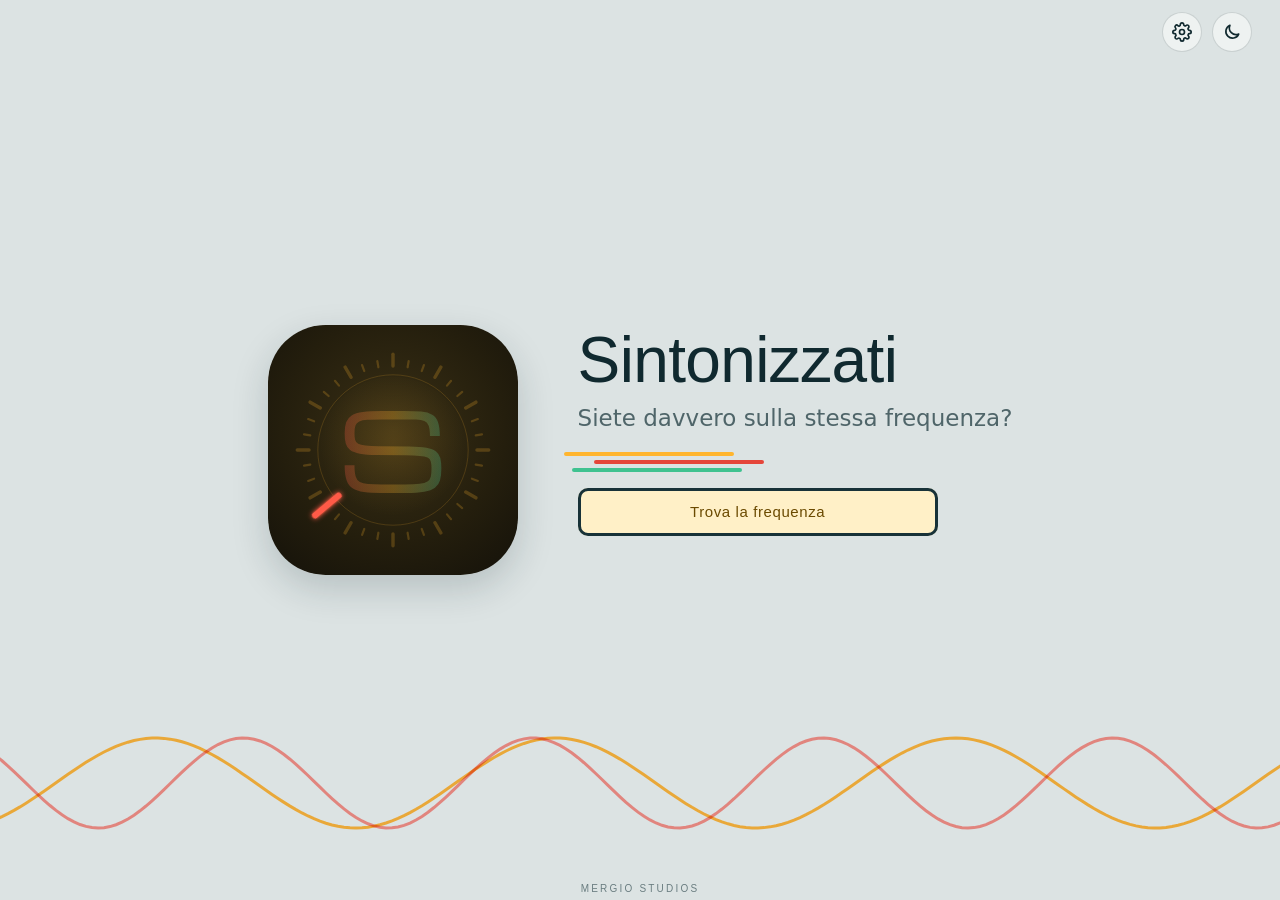
==== commit 6ab754a0: "Add files via upload" ====
--- a/prova-impostore/index.html
+++ b/prova-impostore/index.html
@@ -1,4 +1,5 @@
 <!DOCTYPE html>
+<!-- © 2026 Mergio Studios · Sintonizzati. Tutti i diritti riservati: è vietato copiare, modificare o ridistribuire questo codice. -->
 <html lang="it" translate="no">
 <head>
 <meta charset="utf-8">
@@ -17,16 +18,10 @@
 <link rel="preload" href="/sintonizzati/fonti/bricolage-grotesque.woff" as="font" type="font/woff" crossorigin>
 <link rel="preload" href="/sintonizzati/fonti/michroma.woff" as="font" type="font/woff" crossorigin>
 <style>
-  /* ---------- Caratteri del gioco ----------
-     Sono salvati nella cartella "fonti" insieme all'app (e nella memoria del service worker),
-     così si vedono uguali anche al primo avvio senza connessione. Bricolage è un carattere variabile:
-     tre pesi (normale, semibold, extrabold) presi dallo stesso file, come prima con Google Fonts. */
   @font-face { font-family: "Bricolage Grotesque"; font-style: normal; font-weight: 400; font-display: swap; src: url("/sintonizzati/fonti/bricolage-grotesque.woff") format("woff"); }
   @font-face { font-family: "Bricolage Grotesque"; font-style: normal; font-weight: 600; font-display: swap; src: url("/sintonizzati/fonti/bricolage-grotesque.woff") format("woff"); }
   @font-face { font-family: "Bricolage Grotesque"; font-style: normal; font-weight: 800; font-display: swap; src: url("/sintonizzati/fonti/bricolage-grotesque.woff") format("woff"); }
   @font-face { font-family: "Michroma"; font-style: normal; font-weight: 400; font-display: swap; src: url("/sintonizzati/fonti/michroma.woff") format("woff"); }
-
-  /* ---------- Token: tema chiaro (alluminio spazzolato, plastica scura) ---------- */
   :root {
     --sfondo: #DCE3E3;
     --superficie: #EEF2F1;
@@ -34,10 +29,10 @@
     --tenue: #4F6569;
     --bordo: rgba(16, 41, 47, .16);
     --tile: #F7F9F8;
-    --corpo: #183238;          /* plastica della radio */
-    --griglia: #8AA2A5;        /* altoparlante, manopole */
+    --corpo: #183238;          
+    --griglia: #8AA2A5;        
     --segnale: #EE9400;
-    --vetro: #FFF0C7;          /* finestra della scala, retroilluminata */
+    --vetro: #FFF0C7;          
     --vetro-segni: #6B4A00;
     --bagliore: 0;
     --ambra: #FFB52E;
@@ -49,7 +44,7 @@
     --onda-a: rgba(238, 148, 0, .75);
     --onda-b: rgba(229, 70, 58, .6);
     --ombra-tile: 0 14px 36px rgba(16, 41, 47, .18);
-    --tasto: #F4F6F5;          /* tasti a pianoforte della radio */
+    --tasto: #F4F6F5;          
     --su-tasto: #10292F;
     --su-tasto-tenue: #56696D;
     --tasto-ombra: #93A6A9;
@@ -57,9 +52,9 @@
     --lcd-ombra: none;
     --zona-2: #5AAFE0;
     --viola: #8B6CE8;
-    --carta-sx: var(--corallo);        /* estremi della carta */
+    --carta-sx: var(--corallo);        
     --carta-dx: var(--menta);
-    --squadra-b: var(--corallo);       /* seconda squadra */
+    --squadra-b: var(--corallo);       
     --squadra-b-testo: var(--corallo);
     --bagliore-b: rgba(255, 90, 71, .4);
     --zona-oro: #F2A900;
@@ -67,13 +62,10 @@
     --zona-3: #3FC290;
     --zona-4: #E5463A;
     color-scheme: light;
-
     box-sizing: border-box;
     padding-top: env(safe-area-inset-top, 0px);
     padding-bottom: env(safe-area-inset-bottom, 0px);
   }
-
-  /* ---------- Token: tema scuro (radio argentata, scala che brilla al buio) ---------- */
   @media (prefers-color-scheme: dark) {
     :root:not([data-theme="light"]) {
       --sfondo: #0F2A30; --superficie: #163A42; --inchiostro: #EEF3F2; --tenue: #9BB8B6;
@@ -98,9 +90,6 @@
       --zona-2: #6BC1F0; --zona-3: #6FE3B4; --zona-4: #FF5A47; --su-corpo: #10292F; --zona-oro: #FFC94A; --viola: #B49CFF;
     color-scheme: dark;
   }
-
-  /* Modalità daltonici: tutte le coppie che portavano informazione con rosso/verde
-     diventano blu/arancio, distinguibili con ogni tipo di daltonismo; restano anche i numeri */
   :root[data-daltonico] {
     --zona-2: #56B4E9; --zona-3: #0072B2; --zona-4: #D55E00; --zona-oro: #E69F00;
     --carta-sx: #E69F00; --carta-dx: #56B4E9;
@@ -111,30 +100,21 @@
     --carta-sx: #F2A93B; --carta-dx: #74C6F2;
     --squadra-b: #E58FC3; --squadra-b-testo: #E58FC3; --bagliore-b: rgba(229, 143, 195, .45);
   }
-  /* Fasce del bersaglio, dalla più lontana (1 punto) al centro (5 punti), e la lancetta rossa del sintonizzatore */
   :root {
     --fascia-1: var(--viola); --fascia-2: var(--zona-2); --fascia-3: var(--zona-3); --fascia-4: #F28C28; --fascia-5: var(--zona-4);
     --lancetta: #E0261B;
   }
   :root[data-attivo="scuro"] { --fascia-4: #FF9B42; --lancetta: #FF4A3A; }
-  /* il segnale ha il verde degli "occhi magici" delle vecchie radio a valvole */
   :root { --segnale-alone: #0E9C68; --segnale-debole: #1A8C96; --segnale-cuore: #46E3A2; --ago-alone: .16; }
   :root[data-attivo="scuro"] { --segnale-alone: #2FD893; --segnale-debole: #2FB8C8; --segnale-cuore: #E4FFF2; --ago-alone: .34; --segnale-fusione: screen; }
   :root[data-daltonico] { --fascia-1: #B9E0F7; --fascia-4: #E69F00; }
-  /* Testi colorati leggibili sul chiaro (contrasto almeno 4,5:1) e colori delle due fazioni dell'Impostore
-     (Operatori e Disturbatori, ma anche giusto e sbagliato): rosso/verde, che per i daltonici diventano blu/vermiglio */
   :root { --oro-testo: #7A5600; --menta-testo: #16774F; --corallo-testo: #B83226;
     --op: var(--menta); --dist: var(--corallo); --op-testo: var(--menta-testo); --dist-testo: var(--corallo-testo); }
   :root[data-attivo="scuro"] { --oro-testo: #FFC94A; --menta-testo: #6FE3B4; --corallo-testo: #FF7A6B; }
   :root[data-daltonico] { --op: #56B4E9; --dist: #D55E00; --op-testo: #005F95; --dist-testo: #A84700; }
   :root[data-daltonico][data-attivo="scuro"] { --op: #56B4E9; --dist: #FF8F45; --op-testo: #56B4E9; --dist-testo: #FF8F45; }
   :root[data-daltonico][data-attivo="scuro"] { --fascia-1: #DDF1FC; --fascia-4: #F0E442; }
-
   *, *::before, *::after { box-sizing: inherit; }
-
-  /* ---------- Comportamento da app, non da pagina web ----------
-     niente zoom con due dita o doppio tocco, niente "tira giù per aggiornare",
-     niente rimbalzi ai bordi, niente selezione del testo o menu col tocco prolungato */
   html, body {
     overscroll-behavior: none;
     touch-action: pan-x pan-y;
@@ -156,15 +136,12 @@
   }
   button { font-family: inherit; color: inherit; }
   :focus-visible { outline: 3px solid var(--corallo); outline-offset: 3px; }
-
   .app {
     position: relative; height: 100%;
     padding-left: env(safe-area-inset-left, 0px);
     padding-right: env(safe-area-inset-right, 0px);
-    container: app / size;              /* le misure interne seguono lo spazio dell'app */
-  }
-  /* Telefono in verticale: l'app viene ruotata e mostrata comunque in orizzontale
-     (larghezza, altezza e posizione le imposta lo script in base allo schermo) */
+    container: app / size;              
+  }
   @media (orientation: portrait) and (pointer: coarse) {
     .app { position: fixed; top: 0; left: 100vw; width: 100vh; height: 100vw; transform-origin: 0 0; transform: rotate(90deg); }
   }
@@ -172,13 +149,10 @@
   .app[data-schermata="schermata-modi"] #onde,
   .app[data-schermata="schermata-singoli"] #onde,
   .app[data-schermata="schermata-squadre"] #onde { opacity: .6; }
-  .app[data-schermata="schermata-gioco"] #onde { opacity: 0; transition-duration: 2.6s; }   /* in partita l'onda si dissolve piano */
+  .app[data-schermata="schermata-gioco"] #onde { opacity: 0; transition-duration: 2.6s; }   
   .app.sintonia #onde { opacity: 1; }
-
   .screen { position: absolute; inset: 0; display: flex; align-items: center; justify-content: center; }
   .screen[hidden] { display: none; }
-
-  /* Pulsante tema */
   .tema, .ingranaggio {
     width: 40px; height: 40px; flex: none; display: grid; place-items: center; padding: 0;
     border-radius: 50%; border: 1px solid var(--bordo); background: var(--superficie); cursor: pointer;
@@ -187,20 +161,12 @@
   .ingranaggio:active, .tema:active { filter: brightness(.95); }
   :root[data-attivo="scuro"] .tema .luna, :root[data-attivo="chiaro"] .tema .sole { display: none; }
   .angolo { position: absolute; top: 12px; right: clamp(14px, 3vw, 28px); right: clamp(14px, 3cqw, 28px); z-index: 2; }
-
-  /* ---------- Schermata iniziale ---------- */
   .intro {
-    /* logo e testi formano un unico blocco centrato nello schermo */
     display: grid; grid-template-columns: auto minmax(0, max-content); align-items: center; justify-content: center;
     gap: clamp(20px, 5vw, 60px); gap: clamp(20px, 5cqw, 60px); width: 100%; max-width: 920px; padding: 16px clamp(20px, 5vw, 48px); padding: 16px clamp(20px, 5cqw, 48px);
   }
   .intro > div { min-width: min(360px, 52vw); min-width: min(360px, 52cqw); }
   .intro .logo { width: clamp(110px, 42vh, 250px); width: clamp(110px, 42cqh, 250px); height: auto; display: block; border-radius: 23%; box-shadow: var(--ombra-tile); }
-  /* Il logo della schermata iniziale partecipa alla ricerca. Prima del tocco la radio è spenta: la S al neon
-     è quasi buia, la ghiera fioca e la lancetta a riposo in basso a sinistra. Durante la ricerca la lancetta
-     gira sulla ghiera (le tacche si accendono al suo passaggio), la S si scalda tremolando come un neon e la
-     luce verde del segnale cresce man mano che la lancetta si avvicina alla stazione. Trovata la frequenza,
-     tutto si accende. Lo stato "acceso" è quello di base, così il logo che vola verso il menu resta acceso. */
   .logo .logo-ago { transform-box: view-box; transform-origin: 256px 256px; transform: rotate(40deg); }
   .logo .logo-ghiera .lunga { opacity: .95; } .logo .logo-ghiera .corta { opacity: .45; }
   .logo .logo-s-alone { opacity: .8; }
@@ -213,9 +179,6 @@
   #schermata-inizio.sintonizzata .logo .logo-luce { animation: segnale-pieno 1s ease-out both; transform-box: fill-box; transform-origin: center; }
   @keyframes neon-acceso { 0% { filter: brightness(1); } 25% { filter: brightness(1.6); } 100% { filter: brightness(1); } }
   @keyframes segnale-pieno { 0% { transform: scale(.6); opacity: .4; } 40% { transform: scale(1.25); opacity: 1; } 100% { transform: scale(1); opacity: 1; } }
-
-  /* Le tre strisce sotto lo slogan: a radio spenta sono sfasate, durante la ricerca ondeggiano
-     ognuna per conto suo e, trovata la frequenza, si allineano perfettamente */
   .strisce-avvio { display: grid; gap: 4px; width: min(170px, 48%); margin: 0 0 1em; }
   .strisce-avvio i { display: block; height: 4px; border-radius: 3px; background: var(--ambra); transition: transform .5s cubic-bezier(.2, .9, .3, 1.3); }
   .strisce-avvio i:nth-child(2) { background: var(--corallo); }
@@ -234,8 +197,6 @@
     margin: .55em 0 .8em; font-size: clamp(16px, 4.6vh, 23px); font-size: clamp(16px, 4.6cqh, 23px); font-weight: 400;
     color: var(--tenue); line-height: 1.25; white-space: nowrap;
   }
-
-  /* La barra di caricamento è la scala di sintonia di una radio */
   .tuner { width: min(360px, 100%); padding-bottom: 6px; }
   .loader {
     position: relative; display: block; width: 100%; height: 48px; padding: 0;
@@ -265,7 +226,6 @@
     position: relative; display: block; font-family: "Michroma", Verdana, sans-serif; font-size: 20px; letter-spacing: .04em;
     color: #2A1C00; opacity: 0; transform: translateY(6px); transition: opacity .3s .25s, transform .3s .25s;
   }
-  /* Prima del tocco: il display invita ad accendere la radio */
   .loader .invito-testo {
     position: absolute; inset: 0; display: grid; place-items: center; opacity: 0; pointer-events: none;
     font: clamp(12px, 3.8vh, 15px)/1 "Michroma", Verdana, sans-serif; font: clamp(12px, 3.8cqh, 15px)/1 "Michroma", Verdana, sans-serif; letter-spacing: .04em;
@@ -283,7 +243,6 @@
   @keyframes pulsa-testo { 0%, 100% { opacity: 1; } 50% { opacity: .4; } }
   @keyframes invito { from { opacity: 0; } }
   .stato { margin: .75em 0 0; font-size: 15px; color: var(--tenue); font-variant-numeric: tabular-nums; min-height: 1.3em; transition: opacity .3s; }
-
   .loader.pronto {
     height: 60px; background: var(--ambra); cursor: pointer;
     box-shadow: inset 0 0 0 0 transparent, 0 5px 0 var(--ambra-scura);
@@ -297,8 +256,6 @@
     0%, 100% { box-shadow: inset 0 0 0 0 transparent, 0 5px 0 var(--ambra-scura), 0 0 0 0 rgba(255,181,46,.5); }
     50%      { box-shadow: inset 0 0 0 0 transparent, 0 5px 0 var(--ambra-scura), 0 0 0 12px rgba(255,181,46,0); }
   }
-
-  /* ---------- Schermata di gioco ---------- */
   .gioco {
     --padx: clamp(14px, 3vw, 28px); --padx: clamp(14px, 3cqw, 28px);
     display: grid; grid-template-rows: auto minmax(0, 1fr) auto; grid-template-columns: minmax(0, 1fr); width: 100%; height: 100%;
@@ -313,8 +270,6 @@
     padding: 0 18px; font-size: 15px; font-weight: 600; cursor: pointer;
   }
   .btn-piccolo:active, .tema:active { filter: brightness(.95); }
-
-  /* i pannelli ai lati restano larghi come prima; il sintonizzatore prende tutto lo spazio in mezzo */
   .campo {
     --lato-hud: clamp(100px, 30vw - 85px, 190px); --lato-hud: clamp(100px, 30cqw - 85px, 190px);
     display: grid; grid-template-columns: var(--lato-hud) minmax(0, 1fr) var(--lato-hud);
@@ -330,15 +285,11 @@
     border-radius: 999px; background: var(--ambra); color: #2A1C00;
   }
   .squadra .di-turno[hidden] { display: inline-block; visibility: hidden; }
-
   .quadrante { height: 100%; min-height: 0; display: flex; align-items: center; justify-content: center; }
   .quadrante svg { height: 100%; width: 100%; display: block; touch-action: none; cursor: grab; }
   .quadrante svg:active { cursor: grabbing; }
   .quadrante svg:focus { outline: none; }
   .quadrante svg.tastiera:focus { outline: 3px solid var(--corallo); outline-offset: 3px; border-radius: 18px; }
-
-  /* La barra della carta ha sempre la stessa altezza, quella di due righe (parole piccole + parole grandi):
-     così la scala sopra non cambia mai dimensione. Le carte corte stanno su una riga, centrate e un po' più grandi. */
   .carta {
     --fs-grande: clamp(16px, 4.6vh, 22px); --fs-piccolo: clamp(11px, 3.3vh, 14px); --adatta: 1;
     --alto-carta: calc(25px + 1.2 * var(--fs-piccolo) + 1.05 * var(--fs-grande));
@@ -346,16 +297,12 @@
     width: min(560px, 100%); margin: 10px auto 0;
   }
   @supports (height: 1cqh) { .carta { --fs-grande: clamp(16px, 4.6cqh, 22px); --fs-piccolo: clamp(11px, 3.3cqh, 14px); } }
-  /* menu: "Sintonizzati su …" con la stazione che sta suonando, in uno stile diverso dal marchio */
   .marchio-testo { display: inline-flex; align-items: baseline; gap: 7px; white-space: nowrap; }
   .marchio .in-onda { display: inline-flex; align-items: baseline; gap: 5px; white-space: nowrap; font-family: "Bricolage Grotesque", system-ui, sans-serif; font-size: 16px; }
   .marchio .in-onda[hidden] { display: none; }
   .in-onda .su { font-weight: 500; color: var(--tenue); font-style: italic; }
   .in-onda .nome-onda { font-weight: 800; color: var(--ambra-testo); letter-spacing: -.01em; }
   .in-onda.cerca .nome-onda { animation: cerca-nome 1.5s linear both; }
-  /* Le due carte sono due musicassette: il guscio ha il colore del lato, con le quattro viti agli angoli
-     e sotto la sporgenza da cui passa il nastro; le parole stanno scritte sull'etichetta di carta,
-     che ha le righe per scrivere a mano e, sul bordo esterno, il lato della cassetta (A a sinistra, B a destra). */
   .estremo {
     --guscio: var(--carta-sx); --vite: color-mix(in srgb, var(--guscio) 45%, #10292F);
     --etichetta: #FFF8E4; --riga-etichetta: rgba(16, 41, 47, .075); --fascia: 17px;
@@ -371,7 +318,6 @@
     box-shadow: inset 0 0 0 1px rgba(0, 0, 0, .1), inset 0 2px 0 rgba(255, 255, 255, .22);
   }
   :root[data-attivo="scuro"] .estremo { --etichetta: #F4EAD0; }
-  /* l'etichetta di carta, con il lato della cassetta su una fascia colorata */
   .estremo::before {
     content: "A"; position: absolute; z-index: -1; inset: 4px 9px 11px 9px; border-radius: 5px;
     display: grid; grid-template-columns: var(--fascia) 1fr; align-items: center; justify-items: center; padding: 0;
@@ -381,7 +327,6 @@
       repeating-linear-gradient(180deg, transparent 0 9px, var(--riga-etichetta) 9px 10px),
       var(--etichetta);
   }
-  /* sotto: la sporgenza del nastro, con i due fori */
   .estremo::after {
     content: ""; position: absolute; left: 30%; right: 30%; bottom: 0; height: 8px;
     clip-path: polygon(9% 0, 91% 0, 100% 100%, 0 100%);
@@ -396,20 +341,16 @@
     padding: 8px calc(15px + var(--fascia)) 13px 15px;
   }
   .estremo.dx::before {
-    content: "B"; direction: rtl;   /* la fascia (prima colonna) passa a destra */
+    content: "B"; direction: rtl;   
     background:
       linear-gradient(270deg, color-mix(in srgb, var(--guscio) 78%, #10292F) 0 var(--fascia), transparent var(--fascia)),
       repeating-linear-gradient(180deg, transparent 0 9px, var(--riga-etichetta) 9px 10px),
       var(--etichetta);
   }
-  /* a ogni carta nuova le cassette si infilano nel mangianastri */
   .carta.inserisci .estremo { animation: cassetta-dentro .42s cubic-bezier(.3, 1.25, .5, 1) both; }
   .carta.inserisci .estremo.dx { animation-delay: .07s; }
   @keyframes cassetta-dentro { from { transform: translateY(10px) scale(.96); opacity: 0; } to { transform: none; opacity: 1; } }
   @media (prefers-reduced-motion: reduce) { .carta.inserisci .estremo { animation: none; } }
-  /* Carte lunghe: ogni lato tiene la sua frase intera, ma le parole uguali sui due lati sono piccole
-     e tenui e quelle che cambiano restano grandi. Se non ci stanno sulla stessa riga,
-     le parole grandi vanno a capo tutte insieme sotto (o sopra) quelle piccole. */
   .estremo .frase {
     display: block; min-width: 0; font-size: calc(var(--fs-piccolo) * var(--adatta));
     font-weight: 700; line-height: 1.2; letter-spacing: 0;
@@ -425,7 +366,6 @@
     position: relative; width: calc(var(--alto-carta) - 8px); height: var(--alto-carta); border-radius: 12px; border: 1px solid var(--bordo); background: var(--superficie);
     cursor: pointer; display: grid; place-items: center;
   }
-  /* Contatore dei cambi di carta rimasti */
   .cambi {
     position: absolute; top: -9px; right: -9px; min-width: 22px; height: 22px; padding: 0 5px; border-radius: 11px;
     display: grid; place-items: center; background: var(--ambra); color: #2A1C00;
@@ -435,9 +375,6 @@
   .cambi.esauriti { background: var(--led-spento); color: var(--tenue); }
   .cambi.scatta { animation: trovato .45s ease-out; }
   .mescola svg { width: 22px; height: 22px; }
-
-
-  /* ---------- Schermate di preparazione (modalità e nomi) ---------- */
   .setup {
     display: flex; flex-direction: column; width: 100%; height: 100%; overflow-y: auto;
     padding: 10px clamp(14px, 3vw, 28px) 14px; padding: 10px clamp(14px, 3cqw, 28px) 14px;
@@ -445,8 +382,6 @@
   .setup .contenuto { margin-block: auto; padding-top: 10px; display: flex; flex-direction: column; align-items: center; gap: 12px; }
   .btn-piccolo.indietro { display: inline-flex; align-items: center; gap: 4px; padding-left: 10px; }
   .btn-piccolo.indietro svg { width: 20px; height: 20px; }
-
-  /* Il pannello frontale della radio: display LCD in alto, tasti sotto */
   .pannello {
     width: min(820px, 100%); background: var(--corpo); border-radius: 22px;
     padding: clamp(12px, 3vh, 18px); padding: clamp(12px, 3cqh, 18px); display: grid; gap: clamp(10px, 2.8vh, 16px); gap: clamp(10px, 2.8cqh, 16px);
@@ -459,7 +394,6 @@
     box-shadow: inset 0 2px 6px rgba(0, 0, 0, .18);
   }
   .lcd h2 { margin: 0; font-weight: 400; font-size: clamp(14px, 4.4vh, 20px); font-size: clamp(14px, 4.4cqh, 20px); letter-spacing: .01em; line-height: 1.2; }
-  /* "Svuota": compare sul display quando ci sono nomi rimasti dalla partita prima */
   .lcd-destra { display: flex; align-items: center; gap: 12px; flex: none; }
   .svuota {
     position: relative; padding: 5px 10px; border: 1.5px solid currentColor; border-radius: 999px; background: transparent; cursor: pointer;
@@ -474,10 +408,7 @@
   .strisce i { display: block; height: 3px; border-radius: 2px; background: var(--ambra); }
   .strisce i:nth-child(2) { background: var(--corallo); }
   .strisce i:nth-child(3) { background: var(--menta); }
-
   .led { width: 10px; height: 10px; border-radius: 50%; background: var(--led-spento); flex: none; transition: background-color .15s, box-shadow .15s; }
-
-  /* Tasti a pianoforte per scegliere la modalità */
   .tasti { display: grid; grid-template-columns: repeat(3, minmax(0, 1fr)); gap: clamp(8px, 1.6vw, 14px); gap: clamp(8px, 1.6cqw, 14px); }
   .tasto {
     display: grid; grid-template-columns: 1fr auto; grid-template-areas: "icona led" "titolo titolo" "descr descr";
@@ -501,11 +432,6 @@
   .tasto[data-modo="squadre"].premuto .led { background: var(--ambra); box-shadow: 0 0 10px var(--ambra); }
   .tasto[data-modo="collab"].premuto .led { background: var(--zona-2); box-shadow: 0 0 10px var(--zona-2); }
   .tasto[data-modo="impostore"].premuto .led { background: var(--corallo); box-shadow: 0 0 10px var(--corallo); }
-
-  /* ---------- Chi gioca? I tasti di preselezione della radio ----------
-     Ogni giocatore è un tasto di preselezione, come sulle autoradio. Scrivendo il nome il tasto si
-     "memorizza": scende e resta abbassato, il led si accende e la lancetta della sua piccola scala
-     corre sulla frequenza di quel tasto (ogni tasto ha la sua). */
   .preset { display: grid; grid-template-columns: repeat(5, minmax(0, 1fr)); gap: clamp(6px, 1.4vw, 12px); gap: clamp(6px, 1.4cqw, 12px); }
   .slot {
     display: grid; gap: 8px; padding: 10px; border-radius: 12px; background: var(--tasto); color: var(--su-tasto);
@@ -521,18 +447,12 @@
   }
   .slot.doppio input { box-shadow: inset 0 0 0 2px var(--corallo); }
   .slot input::placeholder { color: var(--vetro-segni); opacity: .45; text-shadow: none; }
-  /* mentre si scrive il bordo è giallo: il rosso resta solo per l'errore dei nomi doppi */
   .slot input:focus-visible { outline: 3px solid var(--ambra); outline-offset: 2px; }
-
-  /* in alto un display unico diviso in cinque canali, dove si scrivono i nomi; sotto, i cinque tasti.
-     Ogni colonna (canale + tasto) è un'unica etichetta: toccando il tasto si scrive nel suo canale. */
   .preset { grid-template-rows: auto auto; column-gap: 0; row-gap: clamp(8px, 2.6vh, 12px); row-gap: clamp(8px, 2.6cqh, 12px); }
   .preset::before {
     content: ""; grid-area: 1 / 1 / 2 / -1; border-radius: 10px; background: var(--vetro);
     box-shadow: inset 0 2px 6px rgba(0, 0, 0, .18);
   }
-  /* Il titolo "Chi gioca?" e i cinque canali sono un unico display: la riga del titolo in alto,
-     una sottile linea tratteggiata, poi la scala e i nomi. Così le due parti non sembrano due barre appiccicate. */
   :is(#schermata-singoli, #schermata-impostore) .pannello { row-gap: 0; }
   :is(#schermata-singoli, #schermata-impostore) .lcd { border-radius: 10px 10px 0 0; box-shadow: inset 0 4px 6px -4px rgba(0, 0, 0, .3), inset 4px 0 6px -4px rgba(0, 0, 0, .12), inset -4px 0 6px -4px rgba(0, 0, 0, .12); padding-bottom: clamp(5px, 1.6vh, 8px); padding-bottom: clamp(5px, 1.6cqh, 8px); }
   :is(#schermata-singoli, #schermata-impostore) .preset::before { border-radius: 0 0 10px 10px; box-shadow: inset 0 -4px 6px -4px rgba(0, 0, 0, .18), inset 4px 0 6px -4px rgba(0, 0, 0, .12), inset -4px 0 6px -4px rgba(0, 0, 0, .12); }
@@ -543,7 +463,6 @@
   :is(#schermata-singoli, #schermata-impostore) .scala-display { margin-top: 9px; }
   :is(#schermata-singoli, #schermata-impostore) .canale { margin-top: 20px; }
   :is(#schermata-singoli, #schermata-impostore) .preset { row-gap: clamp(10px, 3.2vh, 16px); row-gap: clamp(10px, 3.2cqh, 16px); }
-  /* in cima al display, la scala della sintonia: la lancetta corre sul canale in cui si sta scrivendo */
   .scala-display {
     grid-area: 1 / 1 / 2 / -1; align-self: start; position: relative; z-index: 1; height: 8px; margin: 5px 14px 0; pointer-events: none;
     color: color-mix(in srgb, var(--vetro-segni) 40%, transparent);
@@ -580,7 +499,6 @@
   .preset .canale:focus-within { box-shadow: inset 0 0 0 2px var(--ambra); }
   .preset .slot.doppio input { box-shadow: none; color: var(--corallo-testo); }
   .preset .slot.doppio .canale { box-shadow: inset 0 0 0 2px var(--corallo); }
-  /* i tasti: sollevati finché il canale è vuoto, abbassati e con il led acceso quando c'è un nome */
   .tasto-preset {
     grid-row: 2; position: relative; display: grid; place-items: center; margin: 0 clamp(3px, .8vw, 7px) 6px; margin: 0 clamp(3px, .8cqw, 7px) 6px;
     height: clamp(38px, 15vh, 64px); height: clamp(38px, 15cqh, 64px); border-radius: 10px; cursor: pointer;
@@ -593,12 +511,6 @@
   .tasto-preset .led { position: absolute; top: 7px; right: 8px; width: 8px; height: 8px; }
   .slot.acceso .tasto-preset { transform: translateY(5px); color: var(--su-tasto); background: color-mix(in srgb, var(--tasto) 93%, #000); box-shadow: inset 0 2px 5px rgba(0, 0, 0, .14), 0 1px 0 var(--tasto-ombra); }
   .slot.doppio .tasto-preset { animation: nego .4s ease-in-out; }
-
-  /* ---------- Partita in pausa ----------
-     Sotto le modalità compare una striscia con la spia "In pausa" (lampeggia piano, come il tasto pausa di un
-     registratore), la modalità della partita lasciata a metà e il tasto Riprendi; la ✕ la dimentica.
-     Anche il led del tasto di quella modalità lampeggia giallo. */
-  /* resta incollata in fondo allo schermo: sui telefoni bassi, dove il menu scorre, si vede comunque */
   .pausa {
     position: sticky; bottom: 6px; z-index: 3;
     width: min(820px, 100%); display: flex; align-items: center; gap: 12px; padding: 6px 6px 6px 7px; border-radius: 15px;
@@ -630,7 +542,6 @@
   .pausa-elimina:active { opacity: 1; background: color-mix(in srgb, var(--su-corpo) 14%, transparent); }
   .pausa-riprendi { height: 42px; padding: 0 20px; font-size: 15px; box-shadow: 0 4px 0 var(--ambra-scura); }
   .pausa-riprendi:active { transform: translateY(3px); box-shadow: 0 1px 0 var(--ambra-scura); }
-  /* versione web: stessa striscia, spia verde che non lampeggia, tasto che porta a Google Play */
   .lampada-web { animation: none; color: #08301F; background: radial-gradient(120% 150% at 50% 25%, #8FF0C4, #2FB57A 72%); box-shadow: inset 0 0 0 1.5px rgba(0, 0, 0, .25), inset 0 1px 0 rgba(255, 255, 255, .35), 0 0 12px rgba(79, 214, 158, .45); }
   .scarica-app { display: inline-flex; align-items: center; justify-content: center; text-decoration: none; white-space: nowrap; }
   .pausa + .versione-web { margin-top: -4px; }
@@ -641,7 +552,6 @@
   @media (max-height: 340px) { .pausa { padding: 4px 4px 4px 5px; } .lampada-pausa, .pausa-elimina { height: 32px; } .pausa-elimina { width: 32px; } .pausa-riprendi { height: 36px; } }
   @container app (max-height: 340px) { .pausa { padding: 4px 4px 4px 5px; } .lampada-pausa, .pausa-elimina { height: 32px; } .pausa-elimina { width: 32px; } .pausa-riprendi { height: 36px; } }
   @media (prefers-reduced-motion: reduce) { .pausa, .lampada-pausa, .tasto[data-modo].in-pausa .led { animation: none; } }
-  /* ---------- Riga di anteprima del nome, sopra la tastiera del telefono ---------- */
   .anteprima-nome {
     position: fixed; z-index: 70; left: 50%; top: max(8px, env(safe-area-inset-top, 0px));
     width: min(820px, calc(100% - 24px)); transform: translate(-50%, var(--vv-top, 0px));
@@ -668,9 +578,6 @@
   .an-ok { height: 46px; padding: 0 20px; font-size: 15px; box-shadow: 0 3px 0 var(--ambra-scura); }
   .an-ok:active { transform: translateY(2px); box-shadow: 0 1px 0 var(--ambra-scura); }
   @media (prefers-reduced-motion: reduce) { .anteprima-nome, .an-cursore { animation: none; } }
-  /* ---------- Squadre: due walkie-talkie, uno per squadra ----------
-     Il nome si scrive sullo schermo del walkie; tra i due, il segnale va e viene come sul tasto della modalità,
-     e la spia di ognuno si accende quando è lui a trasmettere. */
   .sfida { --spazio: clamp(8px, 2vw, 16px); display: grid; grid-template-columns: minmax(0, 1fr) auto minmax(0, 1fr); align-items: end; gap: var(--spazio); }
   @supports (width: 1cqw) { .sfida { --spazio: clamp(8px, 2cqw, 16px); } }
   .slot.wt { position: relative; display: block; padding: 24px 0 0; background: none; box-shadow: none; margin: 0; }
@@ -685,7 +592,6 @@
     position: relative; display: grid; gap: 8px; padding: 10px 14px 12px; border-radius: 16px;
     background: var(--squadra); color: #2A1C00; box-shadow: inset 0 -5px 0 rgba(0, 0, 0, .14), 0 5px 0 var(--tasto-ombra);
   }
-  /* il tasto per parlare, sul fianco esterno */
   .wt-corpo::before { content: ""; position: absolute; top: 34%; width: 6px; height: 30%; border-radius: 4px; background: color-mix(in srgb, var(--squadra) 55%, #000); }
   .wt.a .wt-corpo::before { left: -5px; } .wt.b .wt-corpo::before { right: -5px; }
   .wt .testa { justify-content: flex-start; gap: 8px; font: 700 14px "Bricolage Grotesque", system-ui, sans-serif; color: #2A1C00; opacity: .85; }
@@ -698,12 +604,9 @@
     box-shadow: 0 0 0 3px rgba(0, 0, 0, .2), inset 0 2px 6px rgba(0, 0, 0, .2);
   }
   .wt input:focus-visible { outline-color: #fff; }
-  /* l'altoparlante: tre feritoie scavate nella plastica (scure, con un filo di luce sul bordo basso) */
   .wt-griglia { display: grid; gap: 5px; padding: 3px 16% 1px; }
   .wt-griglia i { height: 5px; border-radius: 3px; background: rgba(0, 0, 0, .26); box-shadow: inset 0 1.5px 2px rgba(0, 0, 0, .25), 0 1px 0 rgba(255, 255, 255, .3); }
-  /* tra le due antenne corre il segnale: prima parla la prima squadra, poi risponde la seconda */
   .etere { position: relative; align-self: stretch; display: grid; grid-template-rows: 24px 1fr; justify-items: center; align-items: center; min-width: 40px; }
-  /* il VS sta alla stessa altezza dei nomi (la posizione la misura lo script) */
   .etere .vs { position: absolute; left: 50%; top: var(--vs-y, 58%); transform: translate(-50%, -50%); }
   .etere-filo {
     position: relative; align-self: start; justify-self: stretch; height: 24px; margin: -5.5px calc(-1 * (var(--spazio) + 19.5px)) 0;
@@ -715,14 +618,12 @@
   @keyframes etere-a { 0% { opacity: 0; left: 6px; } 8%, 32% { opacity: 1; } 44%, 100% { opacity: 0; left: calc(100% - 22px); } }
   @keyframes etere-b { 0%, 50% { opacity: 0; left: calc(100% - 22px); } 58%, 82% { opacity: 1; } 94%, 100% { opacity: 0; left: 6px; } }
   @media (prefers-reduced-motion: reduce) { .etere-filo .etere-a { opacity: 1; left: 6px; } }
-  /* VS su un piccolo display tondo, come la spia di un canale */
   .sfida .vs {
     display: grid; place-items: center; width: clamp(40px, 13vh, 54px); width: clamp(40px, 13cqh, 54px); aspect-ratio: 1; border-radius: 50%;
     background: var(--vetro); color: var(--vetro-segni); text-shadow: var(--lcd-ombra);
     font: clamp(13px, 4.4vh, 18px)/1 "Michroma", Verdana, sans-serif; font: clamp(13px, 4.4cqh, 18px)/1 "Michroma", Verdana, sans-serif; letter-spacing: .02em;
     box-shadow: 0 0 0 3px color-mix(in srgb, var(--su-corpo) 22%, transparent), inset 0 2px 6px rgba(0, 0, 0, .2);
   }
-
   .piede { width: min(820px, 100%); display: flex; align-items: center; justify-content: flex-end; gap: 16px; padding-bottom: 6px; }
   .barra .suggerimento {
     flex: 1 1 0; min-width: 0; text-align: center; padding: 0 8px;
@@ -738,15 +639,12 @@
   .tasto-ambra:active:not(:disabled) { transform: translateY(4px); box-shadow: 0 1px 0 var(--ambra-scura); }
   .tasto-ambra.premuto { transform: translateY(4px); box-shadow: 0 1px 0 var(--ambra-scura); cursor: progress; }
   .tasto-ambra:disabled { background: var(--led-spento); color: var(--tenue); box-shadow: 0 5px 0 var(--tasto-ombra); cursor: not-allowed; }
-
-  /* Lati del campo nella modalità a giocatori singoli */
   .classifica { list-style: none; margin: 0; padding: 0; display: grid; gap: 4px; width: 100%; max-width: 190px; margin-inline: auto; }
   .classifica li, .risultati li {
     display: grid; grid-template-columns: auto minmax(0, 1fr) auto; align-items: center; gap: 8px;
     padding: 5px 10px 5px 6px; border-radius: 8px; font-size: clamp(13px, 3.8vh, 16px); font-size: clamp(13px, 3.8cqh, 16px); font-weight: 600;
   }
   .classifica li span, .risultati li span { overflow: hidden; text-overflow: ellipsis; white-space: nowrap; }
-  /* tutti i punteggi sono in Bricolage: lo zero di Michroma sembrava una casella da spuntare */
   .classifica li b, .risultati li b { font-weight: 800; font-variant-numeric: tabular-nums; }
   .num {
     width: 20px; height: 20px; border-radius: 50%; display: grid; place-items: center; font-style: normal;
@@ -766,11 +664,8 @@
   .turno .etichetta { font-size: clamp(13px, 3.6vh, 17px); font-size: clamp(13px, 3.6cqh, 17px); color: var(--tenue); font-weight: 600; }
   .turno .chi { font-size: clamp(22px, 8vh, 36px); font-size: clamp(22px, 8cqh, 36px); font-weight: 800; letter-spacing: -0.02em; line-height: 1.1; overflow-wrap: anywhere; }
   .turno .ruolo { font-size: clamp(13px, 3.6vh, 15px); font-size: clamp(13px, 3.6cqh, 15px); color: var(--tenue); margin-top: 4px; }
-
   @media (max-height: 340px) { .tasto { min-height: 0; } .tasto .descr { gap: 5px; } }
   @container app (max-height: 340px) { .tasto { min-height: 0; } .tasto .descr { gap: 5px; } }
-
-  /* ---------- Turno: pannello destro, bersaglio e passaggio del telefono ---------- */
   .gioco > .barra { grid-area: 1 / 1 / 2 / 2; }
   .gioco > .campo { grid-area: 2 / 1 / 3 / 2; }
   .gioco > .carta { grid-area: 3 / 1 / 4 / 2; }
@@ -779,10 +674,6 @@
   .mescola:disabled svg { opacity: .3; }
   .quadrante svg.bloccato { cursor: default; }
   .quadrante svg.scegli-lato { cursor: pointer; }
-
-  /* ---------- Il sintonizzatore: finestra della scala, altoparlante, display e manopola ----------
-     Disegno da 600×300 unità; --s (lo calcola misuraQuadrante) dice quanti px vale un'unità,
-     così scritte e linee non scendono mai sotto una misura leggibile anche sui telefoni piccoli. */
   .sintonia { --s: .7; }
   .radio-corpo { fill: var(--corpo); }
   .finestra { fill: var(--vetro); }
@@ -792,11 +683,8 @@
   #tacche line.media { stroke-width: max(2px, calc(1.2px / var(--s))); opacity: .75; }
   #tacche line.lunga { stroke-width: max(3px, calc(1.7px / var(--s))); opacity: .95; }
   .cifra-scala { font-family: "Michroma", Verdana, sans-serif; font-size: max(16px, calc(9px / var(--s))); fill: var(--vetro-segni); opacity: .85; text-anchor: middle; }
-  /* la lancetta: rossa, con un bordo del colore del vetro che la stacca da qualunque colore abbia sotto */
   #ago { transition: none; }
-  /* sui telefoni piccoli il filo si allarga un poco, per restare ben visibile (mai sotto ~2,6 px) */
   .ago-spessore { transform: scaleX(max(1, calc(.55 / var(--s)))); }
-  /* da ferma la lancetta è solo il filo rosso; il bagliore si accende mentre la si trascina */
   .ago-alone { stroke: var(--lancetta); stroke-width: 10; stroke-linecap: round; opacity: 0; transition: opacity .25s; }
   .ago-alone.ampio { stroke-width: 22; }
   #ago.presa .ago-alone { opacity: calc(var(--ago-alone, .2) * 1.7); transition-duration: .12s; }
@@ -810,16 +698,10 @@
   .fermi-manopola .tacca-manopola { stroke: var(--su-corpo); stroke-width: 2; stroke-linecap: round; opacity: .4; }
   .fermi-manopola .tacca-manopola.estremo { opacity: .7; stroke-width: 2.6; }
   .fermi-manopola .fermo { fill: url(#sint-metallo); stroke: rgba(0, 0, 0, .45); stroke-width: 1; }
-  /* altoparlante: lamiera forata */
   .piastra { fill: var(--griglia); }
   #fori-altoparlante circle { fill: rgba(0, 0, 0, .55); }
   .bordo-piastra { fill: none; stroke: rgba(0, 0, 0, .35); stroke-width: 2; }
   .luce-piastra { fill: url(#piastra-luce); pointer-events: none; }
-  /* display: stesso vetro della scala, retroilluminato nel colore della gamma */
-  /* L'illuminazione della scala cambia con la gamma; la radio resta la stessa.
-     AM: lampadine calde, vetro color crema (il tema di base). FM: luce fredda e vivace, segni blu elettrico.
-     Pirata: vetro quasi nero, segni viola ultravioletto, sempre al buio anche col tema chiaro.
-     Il segnale verde e la lancetta rossa restano ben distinti su ogni vetro. */
   .quadrante { --luce-scala: #FFB52E; --risposta: var(--inchiostro); }
   :root:not([data-attivo="scuro"]) .quadrante[data-banda="am"] { --bagliore: .2; }
   .quadrante[data-banda="fm"] { --vetro: #EAF4F8; --vetro-segni: #11507A; --luce-scala: #6CCBFF; --bagliore: .26; --segnale-debole: #138A70; }
@@ -844,20 +726,14 @@
   .quadrante[data-banda="pirata"] .cifra-scala { filter: drop-shadow(0 0 2.5px rgba(197, 156, 255, .55)); }
   .lcd-cifre.spento { opacity: .35; }
   #dial-teschio { color: var(--display); }
-  /* manopola di alluminio zigrinata, come quella del menu */
   .manopola-sintonia .zigrinatura { stroke-width: 6; stroke-dasharray: 2.3 2.2; }
   .manopola-sintonia .indice { stroke-width: 4.5; }
   .manopola-sintonia .riflesso-manopola { stroke-width: 3.2; }
   .manopola-sintonia .ombra-manopola { filter: blur(3px); }
   #sint-zigrinatura, #sint-indice { transform-origin: 530px 243px; }
-
-  /* il bersaglio: una striscia di luce colorata dietro le tacche, che sfuma da una fascia all'altra */
   #ventaglio { transform: scaleX(.04); opacity: 0; transition: transform .55s cubic-bezier(.2, .9, .3, 1.15), opacity .25s; }
   #ventaglio.aperto { transform: none; opacity: 1; }
-  /* il segnale della stazione: una luce dietro il vetro, intensa al centro e sempre più tenue verso i bordi */
   .segnale-alone { mix-blend-mode: var(--segnale-fusione, normal); }
-  /* Bersagli speciali della collaborativa: stesso stile, colore diverso, e una spia accesa sul display.
-     Sintonia fine: luce azzurra, fredda e precisa. Ricezione amplificata: luce verde-lime che "respira". */
   .quadrante[data-bersaglio="fine"] { --segnale-alone: #0B86A8; --segnale-debole: #2C66B8; --segnale-cuore: #43DDF5; }
   .quadrante[data-bersaglio="amplificata"] { --segnale-alone: #5E9A00; --segnale-debole: #8C8A00; --segnale-cuore: #B8F02C; }
   :root[data-attivo="scuro"] .quadrante[data-bersaglio="fine"], .quadrante[data-banda="pirata"][data-bersaglio="fine"] {
@@ -888,15 +764,13 @@
   .risposta circle { fill: var(--risposta); stroke: var(--vetro); stroke-width: 2; }
   .risposta text { font-family: "Michroma", Verdana, sans-serif; fill: var(--vetro); text-anchor: middle; }
   @keyframes compare { to { opacity: 1; } }
-
   .passaggio {
     grid-area: 2 / 1 / 4 / 2; z-index: 3; background: var(--sfondo);
     display: flex; flex-direction: column; align-items: center; justify-content: center;
     gap: clamp(8px, 2.6vh, 14px); gap: clamp(8px, 2.6cqh, 14px); padding: 8px calc(8px + var(--padx)) 20px; text-align: center;
-    margin: 0 calc(-1 * var(--padx)) -12px;      /* arriva fino ai bordi: le onde sotto non si vedono */
+    margin: 0 calc(-1 * var(--padx)) -12px;      
   }
   .passaggio[hidden] { display: none; }
-  /* Collaborativa: scelta della ricezione per il prossimo round, due schede da toccare */
   .scelta-radio {
     grid-area: 2 / 1 / 4 / 2; z-index: 3; background: var(--sfondo);
     display: flex; flex-direction: column; align-items: center; justify-content: center;
@@ -904,13 +778,11 @@
     margin: 0 calc(-1 * var(--padx)) -12px;
   }
   .scelta-radio[hidden] { display: none; }
-  /* il titolo: la radio ha appena agganciato il segnale pieno */
   .scelta-radio .sopra { margin: 0; display: grid; gap: 2px; justify-items: center; }
   .sopra-titolo { font: 400 clamp(15px, 4.6vh, 22px)/1.15 "Michroma", Verdana, sans-serif; font-size: clamp(15px, 4.6cqh, 22px); color: var(--ambra-testo); letter-spacing: .01em; text-shadow: 0 0 14px rgba(255, 181, 46, .45); animation: titolo-acceso 1.1s ease-out both; }
   .sopra-sotto { font-size: clamp(14px, 4vh, 18px); font-size: clamp(14px, 4cqh, 18px); font-weight: 700; color: var(--inchiostro); animation: appari .5s ease-out .5s both; }
   @keyframes titolo-acceso { 0% { opacity: 0; } 12% { opacity: 1; } 20% { opacity: .3; } 30%, 100% { opacity: 1; } }
   .scelta-opzioni { display: grid; grid-template-columns: 1fr 1fr; gap: clamp(10px, 2.4vw, 20px); gap: clamp(10px, 2.4cqw, 20px); width: min(640px, 100%); }
-  /* le due radio: un disegno grande e poche parole; quella scelta si accende e si anima */
   .opzione-radio {
     --luce: var(--segnale-alone);
     position: relative; display: flex; flex-direction: column; align-items: center; gap: 2px; min-width: 0;
@@ -929,8 +801,6 @@
   .opzione-nome { font: 800 clamp(15px, 4.6vh, 20px)/1.1 "Bricolage Grotesque", system-ui, sans-serif; font-size: clamp(15px, 4.6cqh, 20px); }
   .opzione-motto { font-size: clamp(12px, 3.5vh, 14.5px); font-size: clamp(12px, 3.5cqh, 14.5px); line-height: 1.25; font-weight: 600; color: var(--tenue); text-wrap: balance; }
   .opzione-attuale { position: absolute; top: 8px; left: 10px; font-size: 10.5px; font-weight: 700; padding: 2px 8px; border-radius: 999px; background: color-mix(in srgb, var(--luce) 20%, transparent); color: var(--inchiostro); z-index: 1; }
-
-  /* ---- i disegni delle due radio ---- */
   .ill { display: block; width: 100%; height: clamp(64px, 30vh, 140px); height: clamp(64px, 30cqh, 140px); overflow: visible; margin-bottom: 4px;
     filter: saturate(.45); opacity: .7; transition: filter .35s, opacity .35s; }
   .opzione-radio[aria-pressed="true"] .ill { filter: none; opacity: 1; }
@@ -945,7 +815,6 @@
   .ill-manopola { transform-origin: 44px 107px; }
   .ill-ago line { stroke: var(--lancetta); stroke-width: 3; stroke-linecap: round; }
   .ill-barre rect { fill: var(--griglia); transition: fill .3s; }
-  /* Sintonia fine: un segnale sottilissimo, la lente che lo cerca, la manopola che gira a scatti */
   .ill-segnale-fine .ill-nucleo { fill: var(--luce); }
   .ill-lente .vetro-lente-ill { fill: rgba(255, 255, 255, .22); stroke: #C9D3D4; stroke-width: 4.5; }
   .ill-lente .manico-lente-ill { stroke: #C9D3D4; stroke-width: 7; stroke-linecap: round; }
@@ -963,7 +832,6 @@
   @keyframes nucleo-fine { 0%, 100% { opacity: 1; } 50% { opacity: .55; } }
   @keyframes alone-fine { 0%, 100% { opacity: 1; } 50% { opacity: .4; } }
   @keyframes scintilla-ill { 0%, 100% { opacity: 0; transform: scale(.4) rotate(0); } 40% { opacity: 1; transform: scale(1.1) rotate(25deg); } 70% { opacity: 0; transform: scale(.6) rotate(45deg); } }
-  /* Ricezione amplificata: l'antenna si allunga, le onde partono, il segnale si allarga e respira */
   .ill-antenna { transform-origin: 190px 40px; transform: scale(.55); }
   .ill-onde path { fill: none; stroke: var(--luce); stroke-width: 3; stroke-linecap: round; opacity: 0; transform-origin: 206px 13px; }
   .ill-segnale-ampio { transform-origin: 150px 69px; transform: scaleX(.3); }
@@ -975,7 +843,6 @@
   @keyframes onda-ill { 0% { opacity: 0; transform: scale(.5); } 25% { opacity: 1; } 100% { opacity: 0; transform: scale(1.25); } }
   @keyframes segnale-largo { from { transform: scaleX(.3); } to { transform: scaleX(1); } }
   @keyframes respiro-ampio { 0%, 100% { transform: scaleX(1); opacity: 1; } 50% { transform: scaleX(1.08); opacity: .8; } }
-  /* in tutte e due, le tacche del segnale si riempiono una alla volta */
   [aria-pressed="true"] .ill-barre rect { animation: barra-ill .25s ease-out forwards; }
   [aria-pressed="true"] .ill-fine .ill-barre rect:nth-child(1) { animation-delay: 1.5s; } [aria-pressed="true"] .ill-fine .ill-barre rect:nth-child(2) { animation-delay: 1.62s; }
   [aria-pressed="true"] .ill-fine .ill-barre rect:nth-child(3) { animation-delay: 1.74s; } [aria-pressed="true"] .ill-fine .ill-barre rect:nth-child(4) { animation-delay: 1.86s; }
@@ -991,7 +858,6 @@
     .opzione-radio[aria-pressed="true"] { box-shadow: 0 0 0 3px color-mix(in srgb, var(--luce) 50%, transparent), 0 0 22px 3px color-mix(in srgb, var(--luce) 50%, transparent); }
   }
   .scelta-radio .tasto-ambra:disabled { cursor: default; }
-  /* nel pannello della cooperativa: la radio in uso */
   .radio-in-uso { --luce: var(--segnale-alone); }
   .radio-in-uso.fine { --luce: #1597BD; } .radio-in-uso.amplificata { --luce: #6FA300; }
   :root[data-attivo="scuro"] .radio-in-uso.fine { --luce: #38D3F2; } :root[data-attivo="scuro"] .radio-in-uso.amplificata { --luce: #B4EE3A; }
@@ -1012,7 +878,6 @@
   .passaggio .tasto-ambra { margin-top: 4px; }
   .passaggio .tasto-ambra:disabled { cursor: progress; }
   .passaggio .tasto-ambra.sbloccato { animation: trovato .45s ease-out; }
-  /* zapping: la stazione in onda all'inizio del turno, nello stile della targhetta della scala */
   .zap-onda {
     margin: 0 0 2px; display: inline-flex; align-items: center; gap: 9px; max-width: 100%;
     padding: 4px 4px 4px 12px; border-radius: 12px; background: var(--corpo);
@@ -1033,8 +898,6 @@
   .zap-onda.cerca .zap-nome, .zap-onda.cerca .zap-tema { animation: cerca-nome 1.5s linear both; }
   .zap-onda.cerca .zap-display::before { animation: cerca-led 1.5s linear both; }
   .targhetta.cerca .tema-testo { animation: cerca-nome 1.5s linear both; }
-
-  /* Modalità a squadre */
   .lato { min-width: 0; }
   .tabellone { list-style: none; margin: 0 auto; padding: 0; display: grid; gap: 10px; width: 100%; max-width: 190px; }
   .tabellone li { padding: 8px 12px 6px; border-radius: 12px; background: var(--superficie); border: 1px solid var(--bordo); }
@@ -1052,13 +915,11 @@
   .tabellone li.segnato b { animation: punto .6s ease-out .9s both; }
   .risultati li.sq { padding-left: 8px; }
   .risultati li.sq span:nth-child(2) { white-space: normal; line-height: 1.2; font-size: 14px; }
-  /* "Conduttore" e "Tutti insieme" stanno sempre su una riga */
   .turno .chi.ruolo-collab { font-size: clamp(18px, min(6.6vh, 3.5vw), 31px); font-size: clamp(18px, min(6.6cqh, 3.5cqw), 31px); white-space: nowrap; overflow-wrap: normal; }
   .turno .chi.sq { font-size: clamp(18px, 6.4vh, 28px); font-size: clamp(18px, 6.4cqh, 28px); }
   .turno .chi.sq.a { color: var(--ambra-testo); }
   .turno .chi.sq.b { color: var(--squadra-b-testo); }
   .turno .esito { white-space: pre-line; margin-top: 6px; font-weight: 600; color: var(--inchiostro); }
-  /* scommessa della squadra avversaria: tre tasti; quello scelto si accende nel colore della squadra */
   .scommesse { display: grid; gap: 6px; width: 100%; max-width: 190px; margin: 10px auto 0; }
   .scommessa-btn {
     --sq: var(--ambra); --su-sq: #2A1C00;
@@ -1077,14 +938,11 @@
   .scommessa-btn[aria-pressed="true"] b { background: rgba(255, 255, 255, .35); }
   @keyframes bagliore-scommessa { 50% { box-shadow: 0 0 0 3px color-mix(in srgb, var(--sq) 35%, transparent), 0 0 24px 5px color-mix(in srgb, var(--sq) 75%, transparent); } }
   .scommesse + .tasto-ambra.piccolo { margin-top: 8px; }
-  /* sulla scala: la zona della scommessa si illumina attorno alla lancetta */
   .zona-scommessa { --sq: var(--ambra); animation: compare .3s ease-out; }
   .zona-scommessa.b { --sq: var(--squadra-b); }
   .zona-luce { fill: var(--sq); opacity: .2; mask: url(#sfuma-segnale); }
   .zona-bordo { stroke: var(--sq); stroke-width: max(2px, calc(1.3px / var(--s))); opacity: .85; filter: drop-shadow(0 0 3px var(--sq)); }
   @media (prefers-reduced-motion: reduce) { .scommessa-btn[aria-pressed="true"] { animation: none; } }
-  /* Se i pannelli ai lati della scala non ci stanno in altezza (schermi bassi, tanti giocatori)
-     si stringono un poco (compatto), e se non basta anche le scritte (compattissimo): mai sopra la carta */
   .campo.compatto .turno .tasto-ambra.piccolo { margin-top: 6px; height: 40px; }
   .campo.compatto .risultati { margin-top: 3px; gap: 0; }
   .campo.compatto .classifica li, .campo.compatto .risultati li { padding-block: 2px; }
@@ -1101,15 +959,12 @@
   .campo.compattissimo .turno .chi.ruolo-collab { font-size: clamp(17px, min(6vh, 3.2vw), 22px); font-size: clamp(17px, min(6cqh, 3.2cqw), 22px); }
   .campo.compattissimo .turno .guadagno { font-size: 26px; margin: 0; }
   .campo.compattissimo .turno .tasto-ambra.piccolo { margin-top: 4px; height: auto; min-height: 34px; padding: 4px 6px; font-size: 11px; line-height: 1.15; letter-spacing: 0; }
-  .campo.compattissimo .risultati .nome-indizio { display: none; }     /* il numero accanto dice già chi è */
+  .campo.compattissimo .risultati .nome-indizio { display: none; }     
   .campo.compattissimo .scommessa-btn { min-height: 28px; font-size: 11.5px; padding: 2px 6px 2px 9px; }
   .tinta.a { fill: var(--ambra); opacity: .24; }
   .tinta.b { fill: var(--squadra-b); opacity: .22; }
-
   @media (max-height: 340px) { .turno .ruolo:not(.esito) { display: none; } .turno .esito { font-size: 13px; } .risultati li.sq span:nth-child(2) { font-size: 13px; } .tabellone li { padding-block: 6px 4px; } .classifica li, .risultati li { padding-block: 3px; } }
   @container app (max-height: 340px) { .turno .ruolo:not(.esito) { display: none; } .turno .esito { font-size: 13px; } .risultati li.sq span:nth-child(2) { font-size: 13px; } .tabellone li { padding-block: 6px 4px; } .classifica li, .risultati li { padding-block: 3px; } }
-
-  /* ---------- Testo che ondeggia lettera per lettera ---------- */
   .onda-testo > span { display: inline-block; }
   .onda-testo > span > span { display: inline-block; animation: lettera .7s ease-in-out both; animation-delay: calc(var(--i) * 45ms + 180ms); }
   @keyframes lettera {
@@ -1120,8 +975,6 @@
   .lcd h2.sintonizzato { animation: accende .35s ease-out both; transform-origin: left center; }
   :root[data-attivo="scuro"] .lcd h2.sintonizzato { text-shadow: 0 0 14px rgba(255, 181, 46, .8); }
   @keyframes accende { from { opacity: 0; transform: scale(.8); } }
-
-  /* ---------- La radio si accende entrando in partita ---------- */
   #schermata-gioco.accensione .barra { animation: compare-su .4s ease-out both; }
   #schermata-gioco.accensione .quadrante svg { animation: accendi-radio .6s cubic-bezier(.2, .9, .3, 1.1) both; transform-origin: 50% 100%; }
   #schermata-gioco.accensione #tacche > * { animation: accendi-tacca .25s ease-out both; animation-delay: calc(250ms + var(--i) * 12ms); }
@@ -1130,8 +983,6 @@
   @keyframes accendi-radio { from { opacity: 0; transform: scale(.9); } }
   @keyframes accendi-tacca { from { opacity: 0; } }
   @keyframes compare-su { from { opacity: 0; transform: translateY(14px); } }
-
-  /* Estrazione di chi inizia */
   .estratto {
     margin: 8px auto 0; max-width: 190px; padding: 10px 8px; border-radius: 10px;
     background: var(--vetro); color: var(--vetro-segni); text-shadow: var(--lcd-ombra);
@@ -1142,8 +993,6 @@
   @keyframes trovato { 0% { transform: scale(1); } 35% { transform: scale(1.08); } 100% { transform: scale(1); } }
   .classifica li.candidato { box-shadow: inset 0 0 0 2px var(--ambra); }
   .tabellone li.segnato.b b, .tabellone li.segnato.a b { animation: punto .6s ease-out .2s both; }
-
-  /* ---------- Modalità collaborativa ---------- */
   .info-collab { display: grid; grid-template-columns: minmax(0, .8fr) minmax(0, 1.2fr); gap: clamp(8px, 1.6vw, 14px); gap: clamp(8px, 1.6cqw, 14px); }
   .scheda {
     background: var(--tasto); color: var(--su-tasto); border-radius: 12px; padding: clamp(8px, 2.4vh, 12px) 14px; padding: clamp(8px, 2.4cqh, 12px) 14px;
@@ -1165,9 +1014,6 @@
   .livelli svg { width: 22px; height: 18px; }
   .livelli b { font: 11px "Michroma", Verdana, sans-serif; font-variant-numeric: tabular-nums; white-space: nowrap; letter-spacing: -.02em; }
   .livelli li.attivo { background: var(--ambra); color: #2A1C00; }
-
-  /* Il riquadro dei livelli è un secondo display della radio: un misuratore di segnale.
-     Entrando, la verifica scorre i livelli uno dopo l'altro (le tacche si accendono) e si ferma su Mente alveare. */
   :is(#schermata-collab, #schermata-riepilogo) .misuratore {
     background: var(--vetro); color: var(--vetro-segni); text-shadow: var(--lcd-ombra);
     box-shadow: inset 0 0 0 3px color-mix(in srgb, var(--vetro-segni) 16%, transparent), inset 0 2px 8px rgba(0, 0, 0, .16), 0 4px 0 var(--tasto-ombra);
@@ -1184,7 +1030,6 @@
     35% { opacity: 1; background-color: color-mix(in srgb, var(--vetro-segni) 20%, transparent); }
     100% { opacity: 1; background-color: transparent; }
   }
-  /* Mente alveare: la riga resta accesa, dorata, con il favo che compare sotto */
   :is(#schermata-collab, #schermata-riepilogo) .misuratore .livelli li:last-child { background-color: color-mix(in srgb, var(--zona-oro) 24%, transparent); box-shadow: inset 0 0 0 1.5px color-mix(in srgb, var(--zona-oro) 80%, transparent); }
   :is(#schermata-collab, #schermata-riepilogo) .misuratore .livelli li:last-child svg { color: var(--zona-oro); }
   :root[data-attivo="chiaro"] :is(#schermata-collab, #schermata-riepilogo) .misuratore .livelli li:last-child svg { color: #C98A00; }
@@ -1196,15 +1041,13 @@
   }
   @keyframes alveare { from { background-color: transparent; box-shadow: none; } }
   @keyframes alveare-favo { from { opacity: 0; } }
-
   .collab-box { display: grid; justify-items: center; gap: 4px; text-align: center; }
-  /* la radio in uso, sotto i pallini dei round: centrata come il resto; se va a capo, le due righe restano centrate */
   .collab-box .radio-in-uso { max-width: 100%; justify-content: center; text-align: center; }
   .collab-box .radio-in-uso .nome-radio { min-width: 0; text-wrap: balance; }
   .collab-box .etichetta { font-size: clamp(13px, 3.6vh, 16px); font-size: clamp(13px, 3.6cqh, 16px); font-weight: 600; color: var(--tenue); }
   .collab-box .totale { font: 800 clamp(36px, 14vh, 62px)/1.1 "Bricolage Grotesque", system-ui, sans-serif; font: 800 clamp(36px, 14cqh, 62px)/1.1 "Bricolage Grotesque", system-ui, sans-serif; color: var(--ambra-testo); margin-bottom: 6px; font-variant-numeric: tabular-nums; }
   .collab-box .totale.segnato { animation: punto .6s ease-out .9s both; }
-  .pallini { display: flex; justify-content: center; gap: 6px; margin-top: 4px; }   /* sempre centrati: col round bonus si aggiunge un pallino e si ricentrano */
+  .pallini { display: flex; justify-content: center; gap: 6px; margin-top: 4px; }   
   .pallini i { flex: none; }
   .pallini i { width: 11px; height: 11px; border-radius: 50%; border: 2px solid var(--tenue); }
   .pallini i.giocato { background: var(--tenue); }
@@ -1215,12 +1058,9 @@
   .legenda svg { width: 12px; height: 16px; flex: none; overflow: visible; }
   .turno .guadagno { font: 800 clamp(30px, 11vh, 48px)/1.1 "Bricolage Grotesque", system-ui, sans-serif; font: 800 clamp(30px, 11cqh, 48px)/1.1 "Bricolage Grotesque", system-ui, sans-serif; color: var(--ambra-testo); margin: 4px 0; font-variant-numeric: tabular-nums; }
   .turno .guadagno.zero { color: var(--tenue); }
-
-  /* schermi bassi: la schermata delle regole si compatta per far stare anche il tasto Inizia */
   @media (max-height: 400px) {
     .slot.wt { padding-top: 20px; } .wt-corpo { gap: 6px; padding-top: 8px; } .wt-griglia { gap: 4px; }
   }
-  /* riepilogo e collaborativa si compattano già sotto i 460 px di altezza (telefoni 915×412 e simili) */
   @media (max-height: 460px) {
     :is(#schermata-collab, #schermata-riepilogo) .scheda.misuratore h3 { font-size: 9px; margin-bottom: 4px; }
     :is(#schermata-collab, #schermata-riepilogo) .setup { padding-bottom: 8px; }
@@ -1240,7 +1080,6 @@
   @container app (max-height: 400px) {
     .slot.wt { padding-top: 20px; } .wt-corpo { gap: 6px; padding-top: 8px; } .wt-griglia { gap: 4px; }
   }
-  /* riepilogo e collaborativa si compattano già sotto i 460 px di altezza (telefoni 915×412 e simili) */
   @container app (max-height: 460px) {
     :is(#schermata-collab, #schermata-riepilogo) .scheda.misuratore h3 { font-size: 9px; margin-bottom: 4px; }
     :is(#schermata-collab, #schermata-riepilogo) .setup { padding-bottom: 8px; }
@@ -1257,8 +1096,6 @@
     :is(#schermata-collab, #schermata-riepilogo) .info-collab { grid-template-columns: minmax(0, 1fr) minmax(0, 1fr); }
     :is(#schermata-collab, #schermata-riepilogo) .tasto-ambra { height: 46px; }
   }
-
-  /* telefoni molto bassi: ancora un po' più compatta */
   @media (max-height: 340px) {
     :is(#schermata-singoli, #schermata-impostore) .setup, #schermata-squadre .setup { padding-bottom: 8px; }
     :is(#schermata-singoli, #schermata-impostore) .contenuto, #schermata-squadre .contenuto { gap: 8px; padding-top: 2px; }
@@ -1309,8 +1146,6 @@
     :is(#schermata-collab, #schermata-riepilogo) .livelli li { padding-block: 1px; }
     :is(#schermata-collab, #schermata-riepilogo) .tasto-ambra { height: 42px; }
   }
-
-  /* ---------- Fine partita ---------- */
   .podio { list-style: none; margin: 0 auto; padding: 0; display: grid; gap: 3px; max-width: 460px; }
   .podio li {
     display: grid; grid-template-columns: 34px minmax(0, 1fr) auto; gap: 10px; align-items: center;
@@ -1340,10 +1175,8 @@
   .totale-fine { display: grid; place-content: center; text-align: center; animation: compare-su .45s ease-out .3s both; }
   .totale-fine b { font: 800 clamp(40px, 16vh, 72px)/1 "Bricolage Grotesque", system-ui, sans-serif; font: 800 clamp(40px, 16cqh, 72px)/1 "Bricolage Grotesque", system-ui, sans-serif; color: var(--ambra-testo); font-variant-numeric: tabular-nums; }
   .totale-fine span { font-weight: 600; color: var(--su-tasto-tenue); margin-top: 4px; }
-  /* una sola riga, che scorre di lato se le stazioni sono tante: la fine partita resta tutta visibile */
   #fine-corpo { min-width: 0; }
   .fine-zap { display: flex; align-items: center; justify-content: center; gap: 8px; margin-top: 8px; min-width: 0; }
-  /* le stazioni stanno su un nastro: ferme e centrate se ci stanno, altrimenti scorrono come l'ON AIR */
   .zap-nastro { flex: 0 1 auto; min-width: 0; overflow: hidden; padding: 2px 2px 4px; }
   .zap-traccia { display: flex; gap: 8px; width: max-content; }
   .zap-nastro.scorre-attivo {
@@ -1362,7 +1195,6 @@
   .fine-zap .turni { font-size: 11px; font-weight: 600; color: var(--su-tasto-tenue); }
   .fine-zap b { font-size: 14px; font-weight: 800; font-variant-numeric: tabular-nums; }
   .fine-zap .voce.top { box-shadow: inset 0 0 0 2px var(--ambra), 0 2px 0 var(--tasto-ombra); }
-  /* Giocatori singoli: la classifica a sinistra e i premi della partita a destra */
   .fine-singoli { display: grid; grid-template-columns: minmax(0, 1fr) minmax(0, 1fr); gap: clamp(8px, 1.6vw, 14px); gap: clamp(8px, 1.6cqw, 14px); align-items: stretch; }
   .fine-singoli > .scheda { display: grid; align-content: center; }
   .fine-singoli .podio { width: 100%; }
@@ -1383,14 +1215,12 @@
   .premio-riga { display: flex; align-items: baseline; gap: 6px; min-width: 0; font-size: clamp(13px, 3.9vh, 16px); font-size: clamp(13px, 3.9cqh, 16px); line-height: 1.25; }
   .premio-chi { flex: none; max-width: 100%; overflow: hidden; text-overflow: ellipsis; white-space: nowrap; font-weight: 800; }
   .premio-perche { min-width: 0; overflow: hidden; text-overflow: ellipsis; white-space: nowrap; font-size: .82em; font-weight: 600; color: var(--su-tasto-tenue); }
-  /* il testo troppo lungo scorre: si ferma un attimo all'inizio di ogni giro, così si legge con calma */
   .premio-perche.scorre-attivo > .scorre { display: inline-flex; gap: 32px; width: max-content; }
   .premio-perche.scorre-attivo {
     text-overflow: clip;
     -webkit-mask-image: linear-gradient(90deg, transparent, #000 4px, #000 calc(100% - 16px), transparent);
     mask-image: linear-gradient(90deg, transparent, #000 4px, #000 calc(100% - 16px), transparent);
   }
-  /* le icone: un disco d'oro, un'antenna che trasmette, due onde in fase e un segnale tutto disturbato */
   .ip-oro { fill: var(--zona-oro); }
   .ip-solco { stroke: #5A3A00; stroke-width: .8; opacity: .35; }
   .ip-etichetta { fill: var(--corallo); }
@@ -1404,7 +1234,6 @@
   .ip-rumore { stroke: var(--viola); stroke-width: 2.2; }
   .premio-disco .medaglia svg { animation: gira-disco 1.4s cubic-bezier(.2, .7, .3, 1) both; animation-delay: calc(var(--i) * 170ms + 850ms); }
   @keyframes gira-disco { from { transform: rotate(-300deg); } }
-  /* schermi bassi: tutto un po' più compatto, così si vedono anche i tasti in fondo */
   @media (max-height: 430px) {
     #schermata-fine .setup { padding-top: 6px; padding-bottom: 8px; }
     #schermata-fine .contenuto { gap: 8px; padding-top: 4px; }
@@ -1458,7 +1287,6 @@
   .fine-azioni { display: flex; align-items: center; gap: 12px; flex: none; }
   .fine-azioni .btn-piccolo { height: 48px; }
   #schermata-fine .lcd h2 { font-size: clamp(15px, 5vh, 22px); font-size: clamp(15px, 5cqh, 22px); }
-
   @media (max-height: 340px) {
     .regole { gap: 8px; } .livelli li { padding-block: 3px; }
     .podio li { padding-block: 3px; }
@@ -1467,8 +1295,6 @@
     .regole { gap: 8px; } .livelli li { padding-block: 3px; }
     .podio li { padding-block: 3px; }
   }
-
-  /* ---------- Conferma per abbandonare la partita ---------- */
   .dialogo {
     position: fixed; inset: 0; z-index: 20; display: flex; align-items: center; justify-content: center;
     padding: 16px; background: rgba(8, 25, 29, .55); -webkit-backdrop-filter: blur(3px); backdrop-filter: blur(3px);
@@ -1477,14 +1303,11 @@
   .dialogo .pannello { width: min(480px, 100%); max-height: 100%; overflow-y: auto; }
   .dialogo p { margin: 0; padding: 0 4px; font-size: clamp(15px, 4.4vh, 18px); font-size: clamp(15px, 4.4cqh, 18px); line-height: 1.35; color: var(--su-corpo); }
   .dialogo-azioni { display: flex; justify-content: flex-end; gap: 12px; padding-bottom: 5px; }
-  /* Come si gioca */
   .btn-piccolo.regole-btn { display: inline-flex; align-items: center; gap: 6px; padding: 0 14px 0 10px; }
   .btn-piccolo.regole-btn svg { width: 20px; height: 20px; flex: none; color: var(--ambra-testo); }
-  /* un alone ambra che respira piano: chi non sa giocare lo nota, chi è esperto può ignorarlo */
   .btn-piccolo.regole-btn { border-color: color-mix(in srgb, var(--ambra) 55%, var(--bordo)); animation: invito-regole 3.2s ease-in-out infinite; }
   @keyframes invito-regole { 0%, 100% { box-shadow: 0 0 0 0 rgba(255, 181, 46, 0), 0 0 6px rgba(255, 181, 46, .18); } 50% { box-shadow: 0 0 0 3px rgba(255, 181, 46, .18), 0 0 14px rgba(255, 181, 46, .38); } }
   @media (prefers-reduced-motion: reduce) { .btn-piccolo.regole-btn { animation: none; box-shadow: 0 0 0 2px rgba(255, 181, 46, .2), 0 0 10px rgba(255, 181, 46, .3); } }
-  /* durante la partita il tasto c'è sempre ma resta tranquillo (niente alone); con poco spazio resta solo l'icona */
   #schermata-gioco .btn-piccolo.regole-btn { animation: none; box-shadow: none; }
   @container app (max-width: 760px) { #schermata-gioco .regole-btn { padding: 0; width: 40px; justify-content: center; } #schermata-gioco .regole-testo { display: none; } }
   @container app (max-width: 520px) { #schermata-stazione .regole-btn { padding: 0; width: 40px; justify-content: center; } #schermata-stazione .regole-testo { display: none; } }
@@ -1511,7 +1334,6 @@
   .chiudi-regole-blocco { display: grid; gap: 8px; }
   .chiudi-regole-blocco .tastino { width: 100%; }
   .dialogo .nota-regole { padding: 0; text-align: center; font-size: 12px; font-weight: 600; line-height: 1.25; opacity: .75; }
-  /* schermi bassi: passi un po' più compatti, così anche i sei passi a squadre stanno senza scorrere */
   @media (max-height: 430px) {
     .regole.passi { gap: 4px; } .regole.passi li { font-size: 12px; line-height: 1.22; grid-template-columns: 26px minmax(0, 1fr); gap: 8px; }
     .regole.passi .segno { width: 26px; height: 26px; font-size: 12px; }
@@ -1534,25 +1356,19 @@
   .tastino.rosso { background: var(--corallo); color: var(--su-colore); box-shadow: 0 5px 0 #9E2A20; }
   .tastino:active { transform: translateY(4px); box-shadow: 0 1px 0 var(--tasto-ombra); }
   .tastino.rosso:active { box-shadow: 0 1px 0 #9E2A20; }
-
-  /* ---------- Scelta della stazione ---------- */
   .stazioni { grid-template-columns: repeat(4, minmax(0, 1fr)); }
   .stazioni .tasto { min-height: 0; padding: clamp(10px, 2.8vh, 16px) 14px; padding: clamp(10px, 2.8cqh, 16px) 14px; gap: 2px 10px; }
   .stazioni .tasto .icona { width: clamp(28px, 8vh, 40px); width: clamp(28px, 8cqh, 40px); }
   .stazioni .tasto .titolo { font-size: clamp(15px, 4.4vh, 19px); font-size: clamp(15px, 4.4cqh, 19px); }
   .stazioni .tasto .motto { font-size: clamp(12px, 3.6vh, 15px); font-size: clamp(12px, 3.6cqh, 15px); }
   .stazioni .tasto .descr { gap: 6px; }
-  /* l'etichetta in basso resta su una riga: sui telefoni più stretti il testo si rimpicciolisce quel tanto che basta */
   .stazioni .tasto:not(.banda) .conteggio { white-space: nowrap; font-size: clamp(7px, min(2.8cqh, calc((22.24cqw - 58px) / 11.4)), 11px); }
   @media (max-height: 430px) { .stazioni .tasto .icona { display: none; } .stazioni .tasto { grid-template-areas: "titolo led" "descr descr"; } }
   @container app (max-height: 430px) { .stazioni .tasto .icona { display: none; } .stazioni .tasto { grid-template-areas: "titolo led" "descr descr"; } }
-  /* tre gamme d'onda: si vedono solo le tre stazioni della gamma attiva, più la manopola */
   .stazioni[data-banda="am"] .tasto[data-banda]:not([data-banda="am"]),
   .stazioni[data-banda="fm"] .tasto[data-banda]:not([data-banda="fm"]),
   .stazioni[data-banda="pirata"] .tasto[data-banda]:not([data-banda="pirata"]) { display: none; }
   .stazioni.cambio .tasto:not(.banda) { animation: tasto-su .45s cubic-bezier(.2, .9, .3, 1.2) both; animation-delay: calc(var(--k) * 70ms); }
-  /* Il sintonizzatore: un modulo incassato nella radio, con il display della frequenza,
-     la griglia dell'altoparlante e una manopola di alluminio zigrinata */
   :is(.stazioni, .modi) .tasto.banda {
     --modulo: var(--corpo); --scala: #DCE5E5;
     position: relative; container-type: inline-size;
@@ -1564,7 +1380,6 @@
   }
   :root[data-attivo="scuro"] :is(.stazioni, .modi) .tasto.banda { --modulo: #0C2126; }
   :is(.stazioni, .modi) .tasto.banda:active { transform: none; box-shadow: inset 0 0 0 1px rgba(255, 255, 255, .07), inset 0 3px 10px rgba(0, 0, 0, .45), 0 6px 0 var(--tasto-ombra); }
-  /* display retroilluminato: il colore cambia con la gamma della stazione in ascolto */
   .display-radio {
     --display: var(--vetro-segni); --display-ombra: var(--lcd-ombra);
     position: relative; overflow: hidden; flex: none;
@@ -1632,13 +1447,11 @@
     @media (max-height: 430px) { .stazioni .tasto:not(.banda) { grid-template-areas: ". led" "titolo titolo" "motto motto" "chip chip"; } }
     @container app (max-height: 430px) { .stazioni .tasto:not(.banda) { grid-template-areas: ". led" "titolo titolo" "motto motto" "chip chip"; } }
   }
-  /* Sfondi a tema: un disegno leggero nella parte alta del tasto, che si anima quando la stazione è scelta */
   .stazioni .tasto.decorato { position: relative; isolation: isolate; }
   .stazioni .tasto.decorato .icona { display: none; }
   .sfondo { position: absolute; inset: 3px; z-index: -1; overflow: hidden; border-radius: 9px; pointer-events: none; }
   .sfondo svg { position: absolute; display: block; overflow: visible; }
   .sfondo svg * { transform-box: fill-box; }
-  /* Radio Merenda: codette colorate che scendono piano */
   [data-stazione="merenda"] .sfondo { -webkit-mask-image: linear-gradient(to bottom, #000 0, #000 min(14%, calc(var(--testo, 999px) - 10px)), transparent min(46%, calc(var(--testo, 999px) + 4px))); mask-image: linear-gradient(to bottom, #000 0, #000 min(14%, calc(var(--testo, 999px) - 10px)), transparent min(46%, calc(var(--testo, 999px) + 4px))); }
   .deco-codette { inset: 0; width: 100%; height: 100%; }
   .deco-codette line { stroke-width: 3.4; stroke-linecap: round; opacity: .55; }
@@ -1646,7 +1459,6 @@
   .deco-codette .c4 { stroke: var(--zona-2); } .deco-codette .c5 { stroke: var(--viola); }
   .tasto.scelto .pioggia { animation: codette 7s linear infinite; }
   @keyframes codette { to { transform: translateY(70px); } }
-  /* Hit Parade: un vinile che ha il led come perno e gira quando la stazione è scelta */
   [data-stazione="hitparade"] .sfondo { -webkit-mask-image: linear-gradient(to bottom, #000 0, #000 min(34%, calc(var(--testo, 999px) - 10px)), transparent min(62%, calc(var(--testo, 999px) + 4px))); mask-image: linear-gradient(to bottom, #000 0, #000 min(34%, calc(var(--testo, 999px) - 10px)), transparent min(62%, calc(var(--testo, 999px) + 4px))); }
   .deco-vinile {
     width: 30vh; width: 30cqh; height: 30vh; height: 30cqh; right: 16px; transform: translate(50%, -50%);
@@ -1660,7 +1472,6 @@
   .disco { transform-origin: center; }
   .tasto.scelto .disco { animation: vinile 4s linear infinite; }
   @keyframes vinile { to { transform: rotate(360deg); } }
-  /* Onde Cerebrali: tre tracce di onde cerebrali, lente, medie e veloci */
   [data-stazione="cerebrali"] .sfondo { -webkit-mask-image: linear-gradient(to bottom, #000 0, #000 min(26%, calc(var(--testo, 999px) - 10px)), transparent min(52%, calc(var(--testo, 999px) + 4px))); mask-image: linear-gradient(to bottom, #000 0, #000 min(26%, calc(var(--testo, 999px) - 10px)), transparent min(52%, calc(var(--testo, 999px) + 4px))); }
   .deco-onde { left: 0; top: 4%; width: 100%; height: 40%; }
   .traccia path { fill: none; stroke: var(--colore); stroke-linecap: round; stroke-linejoin: round; vector-effect: non-scaling-stroke; }
@@ -1670,13 +1481,11 @@
   .tasto.scelto .t3 { animation: traccia 5.5s linear infinite; }
   .sfondo .traccia { transform-box: view-box; }
   @keyframes traccia { to { transform: translateX(-200px); } }
-  /* Amarcord Radio: un festone di bandierine tricolore appeso al led, che si muove alla brezza */
   [data-stazione="paesello"] .sfondo { -webkit-mask-image: linear-gradient(to bottom, #000 0, #000 min(30%, calc(var(--testo, 999px) - 10px)), transparent min(56%, calc(var(--testo, 999px) + 4px))); mask-image: linear-gradient(to bottom, #000 0, #000 min(30%, calc(var(--testo, 999px) - 10px)), transparent min(56%, calc(var(--testo, 999px) + 4px))); }
   .deco-festone {
     --festone: min(14cqh, 6.5cqw, 52px);
     height: min(14vh, 6.5vw, 52px); height: var(--festone); width: auto; aspect-ratio: 300 / 50; right: 16px;
     top: calc(clamp(10px, 2.8vh, 16px) + 6px);
-    /* appeso al led; se il titolo va su due righe e manca spazio, il festone sale verso il bordo in alto */
     top: min(calc(clamp(10px, 2.8cqh, 16px) + 6px), calc(var(--testo, 999px) - var(--festone) * .6));
   }
   .corda { fill: none; stroke: var(--su-tasto); stroke-width: 1; opacity: .35; }
@@ -1684,10 +1493,8 @@
   .bandierina.verde { fill: var(--menta); opacity: .8; }
   .bandierina.rossa { fill: var(--corallo); opacity: .75; }
   .bandierina.bianca { fill: color-mix(in srgb, #fff 82%, var(--tasto)); stroke: var(--su-tasto); stroke-width: .8; stroke-opacity: .22; }
-  /* sventolano piegandosi dalla punta: il lato cucito sulla corda resta fermo */
   .tasto.scelto .bandierina { animation: brezza 1.9s ease-in-out infinite alternate; animation-delay: calc(var(--i) * -0.31s); }
   @keyframes brezza { from { transform: skewX(-9deg) scaleY(.96); } to { transform: skewX(9deg) scaleY(1.02); } }
-  /* 8-Bit FM: linee del monitor, stelle a pixel che lampeggiano e un'astronave che attraversa lo schermo */
   [data-stazione="ottobit"] .sfondo {
     background: repeating-linear-gradient(to bottom, color-mix(in srgb, var(--colore) 10%, transparent) 0 1px, transparent 1px 4px);
     -webkit-mask-image: linear-gradient(to bottom, #000 0, #000 min(30%, calc(var(--testo, 999px) - 10px)), transparent min(58%, calc(var(--testo, 999px) + 4px))); mask-image: linear-gradient(to bottom, #000 0, #000 min(30%, calc(var(--testo, 999px) - 10px)), transparent min(58%, calc(var(--testo, 999px) + 4px)));
@@ -1708,7 +1515,6 @@
   @keyframes fiamma { 50% { fill: var(--corallo); opacity: .5; } }
   .tasto.scelto .fiamma rect { animation: fiamma-colore .24s steps(1) infinite; }
   @keyframes fiamma-colore { 50% { fill: var(--corallo); } }
-  /* Prima Visione: una pellicola che scorre come nel proiettore, con qualche stellina */
   [data-stazione="primavisione"] .sfondo { -webkit-mask-image: linear-gradient(to bottom, #000 0, #000 min(32%, calc(var(--testo, 999px) - 10px)), transparent min(58%, calc(var(--testo, 999px) + 4px))); mask-image: linear-gradient(to bottom, #000 0, #000 min(32%, calc(var(--testo, 999px) - 10px)), transparent min(58%, calc(var(--testo, 999px) + 4px))); }
   .deco-pellicola { inset: 0; width: 100%; height: 58%; }
   .pellicola { stroke: var(--colore); stroke-width: 24; opacity: .32; }
@@ -1719,7 +1525,6 @@
   .stellina { fill: var(--colore); opacity: .55; transform-origin: center; }
   .tasto.scelto .stellina { animation: brilla 2.2s ease-in-out infinite; animation-delay: calc(var(--i) * -0.73s); }
   @keyframes brilla { 0%, 100% { transform: scale(.55); opacity: .3; } 50% { transform: scale(1.15) rotate(20deg); opacity: .85; } }
-  /* Fuori Orario: un post-it appeso al led con la lista delle cose da fare, e la tazzina del caffè appoggiata sul titolo */
   [data-stazione="fuoriorario"] .sfondo { -webkit-mask-image: linear-gradient(to bottom, #000 0, #000 min(46%, calc(var(--testo, 999px) - 10px)), transparent min(64%, calc(var(--testo, 999px) + 4px))); mask-image: linear-gradient(to bottom, #000 0, #000 min(46%, calc(var(--testo, 999px) - 10px)), transparent min(64%, calc(var(--testo, 999px) + 4px))); }
   .deco-postit {
     --foglio: min(11vh, 42px); --foglio: min(11cqh, 42px);
@@ -1753,7 +1558,6 @@
   .tasto.scelto .vapore { animation: vapore 2.7s ease-in-out infinite; }
   .tasto.scelto .v2 { animation-delay: -.9s; } .tasto.scelto .v3 { animation-delay: -1.8s; }
   @keyframes vapore { 0% { transform: translateY(3px) scaleY(.7); opacity: 0; } 35% { opacity: .4; } 100% { transform: translateY(-4px) scaleY(1.1); opacity: 0; } }
-  /* Onda Nera: una ragnatela nell'angolo e un ragnetto appeso al led che sale e scende */
   [data-stazione="ondanera"] .sfondo { -webkit-mask-image: linear-gradient(to bottom, #000 0, #000 min(44%, calc(var(--testo, 999px) - 10px)), transparent min(62%, calc(var(--testo, 999px) + 4px))); mask-image: linear-gradient(to bottom, #000 0, #000 min(44%, calc(var(--testo, 999px) - 10px)), transparent min(62%, calc(var(--testo, 999px) + 4px))); }
   .deco-ragnatela { left: -2px; top: -2px; width: min(22vh, 84px); width: min(22cqh, 84px); height: auto; aspect-ratio: 1; }
   .fili { fill: none; stroke: var(--su-tasto); stroke-width: .7; opacity: .3; }
@@ -1777,7 +1581,6 @@
   @keyframes ragno { 0%, 100% { transform: translateY(0); } 50% { transform: translateY(8px); } }
   @keyframes filo { 0%, 100% { transform: scaleY(1); } 50% { transform: scaleY(1.5); } }
   @keyframes zampe { from { transform: scaleX(.92); } to { transform: scaleX(1.06); } }
-  /* Dopo Mezzanotte: la luna con il suo alone e i baci di rossetto che si stampano uno dopo l'altro */
   [data-stazione="mezzanotte"] .sfondo { -webkit-mask-image: linear-gradient(to bottom, #000 0, #000 min(46%, calc(var(--testo, 999px) - 10px)), transparent min(64%, calc(var(--testo, 999px) + 4px))); mask-image: linear-gradient(to bottom, #000 0, #000 min(46%, calc(var(--testo, 999px) - 10px)), transparent min(64%, calc(var(--testo, 999px) + 4px))); }
   .deco-luna { left: 6px; top: 4px; width: min(15vh, 58px); width: min(15cqh, 58px); height: auto; aspect-ratio: 56 / 44; }
   .luna-notte { fill: color-mix(in srgb, var(--ambra) 55%, var(--corallo)); opacity: .8; }
@@ -1796,9 +1599,6 @@
     0% { opacity: 0; transform: scale(1.7); } 5% { opacity: .85; transform: scale(.92); } 9% { transform: scale(1); }
     62% { opacity: .7; transform: scale(1); } 80%, 100% { opacity: 0; transform: scale(1); }
   }
-  /* ---------- Come giocate?: anche i tasti delle modalità hanno il loro disegno a tema ----------
-     Le icone restano al loro posto ma invisibili, così le misure dei tasti non cambiano: al loro posto un disegno
-     che si anima piano piano e sfuma appena sopra il titolo. */
   #schermata-modi .tasto.decorato { position: relative; isolation: isolate; }
   #schermata-modi .tasto.decorato .icona { visibility: hidden; }
   .tasto[data-modo] .sfondo { -webkit-mask-image: linear-gradient(to bottom, #000 0, #000 calc(var(--testo, 999px) - 12px), transparent calc(var(--testo, 999px) + 2px)); mask-image: linear-gradient(to bottom, #000 0, #000 calc(var(--testo, 999px) - 12px), transparent calc(var(--testo, 999px) + 2px)); }
@@ -1808,7 +1608,6 @@
     height: clamp(30px, calc(var(--testo, 999px) - clamp(12px, 3.4vh, 18px) - 2px), 64px);
     height: clamp(30px, calc(var(--testo, 999px) - clamp(12px, 3.4cqh, 18px) - 2px), 64px);
   }
-  /* Giocatori singoli: un microfono da studio, chi dà l'indizio lo dice ad alta voce */
   .deco-microfono { aspect-ratio: 106 / 50; max-width: calc(100% - 46px); }
   .capsula { fill: var(--menta); opacity: .6; }
   :root[data-attivo="scuro"] .capsula { opacity: .85; }
@@ -1816,13 +1615,11 @@
   .forcella, .asta { fill: none; stroke: var(--su-tasto); stroke-width: 2.1; stroke-linecap: round; stroke-linejoin: round; opacity: .3; }
   .fascia-mic { fill: none; stroke: var(--tasto); stroke-width: 2.4; opacity: .55; }
   .onde-voce .arco {
-    /* più si allontanano dal microfono, più le onde si fanno sottili e tenui */
     --forza: calc(1 - var(--i) * .11);
     fill: none; stroke: var(--menta); stroke-width: calc(2.6px - var(--i) * .2px); stroke-linecap: round; opacity: calc(var(--forza) * .5);
     animation: voce 3.4s ease-out calc(var(--i) * .16s) infinite both;
   }
   @keyframes voce { 0% { opacity: calc(var(--forza) * .08); } 12% { opacity: calc(var(--forza) * .85); } 50%, 100% { opacity: calc(var(--forza) * .08); } }
-  /* A squadre: due walkie-talkie, uno per squadra, che si passano la parola */
   .deco-walkie { aspect-ratio: 168 / 62; max-width: calc(100% - 50px); }
   .linea-radio { fill: none; stroke: var(--su-tasto); stroke-width: 1.4; stroke-linecap: round; stroke-dasharray: .1 6; opacity: .3; }
   :root[data-attivo="scuro"] .corpo-walkie { opacity: .85; }
@@ -1843,8 +1640,6 @@
   @keyframes segnale-b { 0%, 50% { opacity: 0; transform: translateX(0); } 58%, 84% { opacity: .85; } 94%, 100% { opacity: 0; transform: translateX(-76px); } }
   @keyframes trasmette-a { 0%, 38% { fill: var(--colore); opacity: 1; } 46%, 100% { fill: var(--su-tasto); opacity: .35; } }
   @keyframes trasmette-b { 0%, 50% { fill: var(--su-tasto); opacity: .35; } 54%, 88% { fill: var(--colore); opacity: 1; } 96%, 100% { fill: var(--su-tasto); opacity: .35; } }
-  /* Impostore: quattro radioline ballano a tempo, una va fuori ritmo: il suo schermo disturba
-     e la punta dell'antenna (grigia come le altre) si accende di rosso */
   .deco-radioline { aspect-ratio: 118 / 33; max-width: calc(100% - 46px); }
   .radiolina { transform-box: fill-box; transform-origin: 50% 100%; animation: balla .9s ease-in-out infinite alternate; }
   @keyframes balla { from { transform: translateY(0) rotate(-3deg); } to { transform: translateY(-2.5px) rotate(3deg); } }
@@ -1873,10 +1668,8 @@
   @media (prefers-reduced-motion: reduce) { .radiolina, .impostore .schermino, .impostore .pallino-antenna, .lente { animation: none; } .lente { transform: translate(72px, 14px); } }
   .pillole { display: flex; flex-wrap: wrap; gap: 5px; }
   #schermata-modi .tasto.nego { animation: nego .4s ease-in-out; }
-  /* Collaborativa: un favo che si riempie di miele una cella alla volta, con l'ape che ci gira attorno */
   .tasto[data-modo="collab"] .sfondo { -webkit-mask-image: linear-gradient(to bottom, #000 0, #000 calc(var(--testo, 999px) - 26px), transparent calc(var(--testo, 999px) + 2px)); mask-image: linear-gradient(to bottom, #000 0, #000 calc(var(--testo, 999px) - 26px), transparent calc(var(--testo, 999px) + 2px)); }
   .deco-alveare { inset: 0; width: 100%; height: 100%; }
-  /* con i tasti più larghi il favo e l'ape crescono un po' */
   .favo-scala { transform: scale(1.45); }
   .ape-scala { transform: scale(1.3); transform-box: fill-box; transform-origin: center; }
   .favo-linee { fill: none; stroke: var(--su-tasto); stroke-width: 1.1; opacity: .15; }
@@ -1895,7 +1688,6 @@
   .testa-ape { fill: #2A1C00; opacity: .85; }
   .ali { fill: color-mix(in srgb, #fff 75%, var(--zona-2)); opacity: .8; stroke: var(--su-tasto); stroke-width: .5; stroke-opacity: .3; transform-origin: 50% 100%; animation: ali .14s linear infinite alternate; }
   @keyframes ali { from { transform: scaleY(.55); } to { transform: scaleY(1); } }
-  /* ricerca della frequenza: led e nome sul display tremolano per un secondo e mezzo */
   .stazioni .tasto.scelto.cerca .led { animation: cerca-led 1.5s linear both; }
   .tasto.banda.cerca .ascolto-nome { animation: cerca-nome 1.5s linear both; }
   @keyframes cerca-led {
@@ -1911,20 +1703,14 @@
     box-shadow: inset 0 0 0 3px var(--colore), 0 1px 0 var(--tasto-ombra);
   }
   .stazioni .tasto.scelto .led { background: var(--colore); box-shadow: 0 0 10px var(--colore); }
-
-  /* ---------- Zapping: la radio salta da una stazione all'altra ----------
-     I tasti diventano interruttori: abbassati quelli in scaletta (col loro led acceso), sollevati e un po'
-     spenti quelli esclusi. Quello che sta suonando ha l'anello pieno e il suo sfondo animato. */
   .stazioni.zapping .tasto[data-stazione]:not(.scelto) { opacity: .6; }
   .stazioni.zapping .tasto.scelto:not(.in-ascolto) { box-shadow: inset 0 0 0 1.5px color-mix(in srgb, var(--colore) 60%, transparent), 0 1px 0 var(--tasto-ombra); }
   .stazioni.zapping .tasto.scelto:not(.in-ascolto) .sfondo * { animation-play-state: paused; }
   .stazioni.zapping .tasto.in-ascolto { box-shadow: inset 0 0 0 3px var(--colore), 0 1px 0 var(--tasto-ombra), 0 0 16px -2px var(--colore); }
   .stazioni .tasto.nego { animation: nego .4s ease-in-out; }
-  /* Scelta della modalità: due tasti per volta, il selettore a destra passa da Sfida a Insieme */
   .modi[data-gamma="sfida"] .tasto[data-gamma="insieme"], .modi[data-gamma="insieme"] .tasto[data-gamma="sfida"] { display: none; }
   .modi.cambio .tasto:not(.banda) { animation: tasto-su .45s cubic-bezier(.2, .9, .3, 1.2) both; animation-delay: calc(var(--k) * 80ms); }
   .tasti.modi { grid-template-columns: repeat(2, minmax(0, 1fr)) auto; }
-  /* le righe dei tasti sono condivise: titoli, motti e pillole stanno alla stessa altezza in tutti e due i tasti */
   @supports (grid-template-rows: subgrid) {
     .tasti.modi { grid-template-rows: 1fr auto auto auto; row-gap: 0; }
     .modi .tasto { grid-row: span 4; grid-template-rows: subgrid; row-gap: 4px; grid-template-areas: "icona led" "titolo titolo" "motto motto" "chip chip"; }
@@ -1933,7 +1719,6 @@
     .modi .tasto .descr > .conteggio, .modi .tasto .pillole { grid-area: chip; align-self: start; justify-self: start; }
     .modi .interruttore-modi { grid-row: 1 / -1; grid-column: 3; }
   }
-  /* l'interruttore: un cursore di metallo che scorre in una fessura della radio; due spie dicono dove si trova */
   .interruttore-modi {
     align-self: center; display: flex; flex-direction: column; align-items: center; gap: 8px;
     padding: 6px 2px; border: 0; background: none; cursor: pointer;
@@ -1950,36 +1735,27 @@
     box-shadow: 0 2px 4px rgba(0, 0, 0, .45), inset 0 0 0 1px rgba(0, 0, 0, .15);
     transition: top .32s cubic-bezier(.3, 1.4, .5, 1);
   }
-  /* righe zigrinate sul cursore, per dare presa al dito */
   .cursore::before { content: ""; position: absolute; left: 4px; right: 4px; top: 50%; height: 9px; transform: translateY(-50%);
     background: repeating-linear-gradient(180deg, rgba(0, 0, 0, .35) 0 1.4px, transparent 1.4px 3px); border-radius: 2px; }
   .modi[data-gamma="insieme"] .cursore { top: calc(60% - 3px); }
-  /* mentre lo si trascina il cursore segue il dito, senza animazione */
   .interruttore-modi { touch-action: none; }
   .interruttore-modi.trascina .cursore { transition: none; top: calc(3px + var(--tira, 0) * (60% - 6px)); }
   .spia-modi { width: 7px; height: 7px; border-radius: 50%; background: var(--led-spento); transition: background-color .2s, box-shadow .2s; }
   .modi[data-gamma="sfida"] .spia-modi:first-child, .modi[data-gamma="insieme"] .spia-modi:last-child { background: var(--ambra); box-shadow: 0 0 8px var(--ambra); }
-  /* una partita in sospeso nell'altra posizione: la sua spia lampeggia */
   .spia-modi.sospesa { background: var(--ambra); animation: pausa-led 2.2s ease-in-out infinite; }
   @media (prefers-reduced-motion: reduce) { .cursore { transition: none; } }
-  /* una partita in sospeso nell'altra pagina: un led ambra lampeggia sul display */
   @keyframes nego { 20%, 60% { translate: -5px 0; } 40%, 80% { translate: 5px 0; } }
-  /* il tasto Zapping, come lo SCAN di un'autoradio: led spento, oppure acceso e lampeggiante mentre scansiona */
   .tasto-zap {
     flex: none; display: inline-flex; align-items: center; gap: 10px; height: 52px; padding: 0 22px 0 18px; margin-right: auto;
     border: 0; border-radius: 12px; cursor: pointer; background: var(--tasto); color: var(--su-tasto);
     font-family: "Michroma", Verdana, sans-serif; font-size: 15px; letter-spacing: .04em;
     box-shadow: 0 5px 0 var(--tasto-ombra); transition: transform .08s, box-shadow .08s;
   }
-  /* acceso non resta abbassato (così resta allineato a ON AIR e Avanti): diventa giallo con la spia rossa che pulsa */
   .tasto-zap:active { transform: translateY(4px); box-shadow: 0 1px 0 var(--tasto-ombra); }
   .tasto-zap[aria-pressed="true"] { background: var(--ambra); color: #2A1C00; box-shadow: 0 5px 0 var(--ambra-scura); }
   .tasto-zap[aria-pressed="true"]:active { box-shadow: 0 1px 0 var(--ambra-scura); }
   .tasto-zap[aria-pressed="true"] .led { background: #E5463A; box-shadow: 0 0 0 1.5px rgba(42, 28, 0, .35), 0 0 9px #FF5A47; animation: scan-led 1.4s ease-in-out infinite; }
   @keyframes scan-led { 50% { background: #9E2A20; box-shadow: 0 0 0 1.5px rgba(42, 28, 0, .35), 0 0 2px rgba(255, 90, 71, .3); } }
-  /* ON AIR: accanto al tasto Zapping, la lampada rossa degli studi radio e un nastro con le stazioni
-     in scaletta che scorre da destra a sinistra. Le stazioni aggiunte entrano allargandosi al centro
-     del nastro e si accendono, quelle tolte si stringono e spariscono. */
   .on-air {
     --modulo: var(--corpo);
     flex: 1 1 0; min-width: 0; height: 52px; display: flex; align-items: stretch; gap: 7px; padding: 6px;
@@ -2008,8 +1784,7 @@
     flex: 1 1 auto; min-width: 0; position: relative; overflow: hidden; border-radius: 7px;
     background: var(--vetro); box-shadow: 0 0 0 1.5px rgba(0, 0, 0, .35);
   }
-  /* le voci sfumano entrando e uscendo dai bordi del vetro; sopra, l'ombra interna del display */
-  .voce-onda.anima { overflow: hidden; }          /* solo mentre si allarga o si stringe */
+  .voce-onda.anima { overflow: hidden; }          
   .nastro::before, .nastro::after { content: ""; position: absolute; top: 0; bottom: 0; width: 28px; z-index: 1; pointer-events: none; }
   .nastro::before { left: 0; background: linear-gradient(90deg, var(--vetro), transparent); }
   .nastro::after { right: 0; background: linear-gradient(270deg, var(--vetro), transparent); }
@@ -2034,23 +1809,16 @@
   #schermata-gioco .marchio { min-width: 0; }
   #schermata-gioco .marchio svg, #schermata-gioco .marchio-testo { flex: none; }
   #schermata-gioco .barra .azioni { flex: none; }
-  /* sugli schermi stretti resta il nome della stazione con la sua tematica, senza "Sintonizzati su" */
   @media (max-width: 760px) { #schermata-gioco .marchio-nome, #schermata-gioco .in-onda .su { display: none; } }
   @container app (max-width: 760px) { #schermata-gioco .marchio-nome, #schermata-gioco .in-onda .su { display: none; } }
-
-  /* Targhetta della tematica: una linguetta che sale dalla cornice della scala, al centro, con un piccolo
-     display dello stesso vetro della scala e il LED nel colore della stazione. La posizione segue il disegno
-     della scala (--dial-top e --dial-u li calcola misuraQuadrante: 1u = un'unità del disegno). */
   .quadrante { position: relative; }
-  /* il display sporge sempre sopra la cornice: se la cornice è spessa (schermi grandi) la linguetta si allunga dentro di essa */
   .targhetta {
-    --u: var(--dial-u, .8px); --cornice: calc(14 * var(--u) - 1.5px);   /* dal fondo della linguetta al bordo della cornice */
+    --u: var(--dial-u, .8px); --cornice: calc(14 * var(--u) - 1.5px);   
     position: absolute; z-index: 1; left: 50%; top: calc(var(--dial-top, 0px) + var(--cornice)); transform: translate(-50%, -100%);
     display: flex; align-items: center; max-width: calc(400 * var(--u));
     padding: 3px 4px max(1.5px, calc(var(--cornice) - 9px)); border-radius: 11px 11px 0 0; background: var(--corpo);
   }
   .targhetta[hidden] { display: none; }
-  /* raccordi curvi tra linguetta e bordo superiore della cornice */
   .targhetta::before, .targhetta::after {
     content: ""; position: absolute; bottom: calc(var(--cornice) - 1px); width: 9px; height: 9px; pointer-events: none;
   }
@@ -2063,14 +1831,11 @@
     letter-spacing: .01em; color: var(--vetro-segni); text-shadow: var(--lcd-ombra);
     white-space: nowrap; overflow: hidden; text-overflow: ellipsis;
   }
-  .targhetta .tema-testo::before {           /* LED acceso nel colore della stazione */
+  .targhetta .tema-testo::before {           
     content: ""; display: inline-block; vertical-align: .08em; width: 7px; height: 7px; margin-right: 7px; border-radius: 50%;
     background: var(--colore-tema, var(--ambra)); box-shadow: 0 0 0 1px rgba(0, 0, 0, .18), 0 0 7px var(--colore-tema, var(--ambra));
   }
   #schermata-gioco .campo { padding-top: 18px; }
-
-  /* Occhio sul pannello della radio, tra il display e la manopola: copre e scopre il bersaglio di chi
-     dà l'indizio. Sta fuori dalla finestra della scala, così non copre mai niente. */
   .copri-bersaglio {
     --u: var(--dial-u, .8px); --lato: max(28px, calc(40 * var(--u)));
     position: absolute; z-index: 1; left: calc(50% + 134 * var(--u)); top: calc(var(--dial-top, 0px) + 243 * var(--u));
@@ -2081,13 +1846,12 @@
     transition: background-color .2s, color .2s;
   }
   .copri-bersaglio[hidden] { display: none; }
-  /* l'occhio pulsa sempre, in ambra: deve saltare all'occhio che si può nascondere il bersaglio */
   .copri-bersaglio { animation: invito-occhio 1.8s ease-in-out infinite; }
   @keyframes invito-occhio {
     0%, 100% { transform: translate(-50%, -50%) scale(1); border-color: color-mix(in srgb, var(--ambra) 60%, var(--vetro-segni)); box-shadow: 0 0 0 0 rgba(255, 181, 46, .6), 0 0 6px rgba(255, 181, 46, .35); }
     50% { transform: translate(-50%, -50%) scale(1.1); border-color: var(--ambra); box-shadow: 0 0 0 8px rgba(255, 181, 46, 0), 0 0 18px rgba(255, 181, 46, .75); }
   }
-  .copri-bersaglio::before { content: ""; position: absolute; inset: -10px; border-radius: 50%; }   /* più facile da toccare */
+  .copri-bersaglio::before { content: ""; position: absolute; inset: -10px; border-radius: 50%; }   
   .copri-bersaglio svg { width: 58%; height: 58%; }
   .copri-bersaglio .occhio-chiuso, .copri-bersaglio[aria-pressed="true"] .occhio-aperto { display: none; }
   .copri-bersaglio[aria-pressed="true"] .occhio-chiuso { display: block; }
@@ -2100,8 +1864,6 @@
     color: var(--vetro-segni); opacity: 0; transition: opacity .3s; pointer-events: none;
   }
   .quadrante.coperto .nota-coperto { opacity: .6; transition-delay: .25s; }
-
-  /* Nascondi e Conferma chiedono un secondo tocco: il primo li "arma" per 3 secondi */
   .turno .tasto-ambra.sicuro { display: inline-flex; flex-direction: column; align-items: center; justify-content: center; gap: 1px; line-height: 1.15; }
   .turno .tasto-ambra.armato {
     position: relative; overflow: hidden; background: var(--superficie); color: var(--inchiostro);
@@ -2116,16 +1878,12 @@
   #schermata-gioco.accensione .targhetta { animation: sale-targhetta .45s ease-out .45s both; }
   @keyframes sale-targhetta { from { opacity: 0; transform: translate(-50%, -55%); } }
   #schermata-gioco.accensione .targhetta .tema-testo { animation: cerca-nome .9s linear .7s both; }
-
-  /* ---------- Firma ---------- */
   .credito {
     position: absolute; left: 0; right: 0; bottom: 6px; margin: 0; text-align: center;
     font: 10px "Michroma", Verdana, sans-serif; letter-spacing: .22em; text-transform: uppercase; color: var(--tenue); opacity: .8;
   }
   .dialogo .credito-imp { margin: 0 auto 0 4px; padding: 0; align-self: center; font-size: 13px; font-weight: 600; color: var(--su-corpo); opacity: .75; }
   .dialogo .versione-app { display: block; margin-top: 3px; font: 9px/1.2 "Michroma", Verdana, sans-serif; letter-spacing: .04em; font-variant-numeric: tabular-nums; opacity: .85; }
-
-  /* ---------- Impostazioni ---------- */
   .interruttori { display: grid; padding-block: 4px; }
   .riga-imp { display: grid; grid-template-columns: 36px minmax(0, 1fr) auto; align-items: center; gap: 12px; padding: clamp(4px, 1.6vh, 8px) 0; padding: clamp(4px, 1.6cqh, 8px) 0; }
   .riga-imp + .riga-imp { border-top: 1px solid var(--bordo); }
@@ -2143,7 +1901,6 @@
   }
   .interruttore[aria-checked="true"] { background: var(--menta); }
   .interruttore[aria-checked="true"] .cursore { transform: translateX(24px); }
-
   @media (max-height: 360px) {
     .dialogo .pannello { gap: 8px; padding: 10px 12px; }
     .riga-imp { padding: 2px 0; gap: 10px; }
@@ -2160,8 +1917,6 @@
     .testo-imp small { font-size: 12px; }
     .dialogo .tastino { height: 40px; }
   }
-
-  /* ---------- Transizione dalla schermata iniziale al menu ---------- */
   #schermata-inizio.uscita h1, #schermata-inizio.uscita .sub, #schermata-inizio.uscita .tuner, #schermata-inizio.uscita .angolo, #schermata-inizio.uscita .credito {
     animation: svanisci-su .35s ease-in both;
   }
@@ -2180,8 +1935,6 @@
   #schermata-modi.rivela .interruttore-modi { animation: appari .4s ease-out both; animation-delay: 520ms; }
   @keyframes pannello-su { from { opacity: 0; transform: translateY(18px) scale(.96); } }
   @keyframes tasto-su { from { opacity: 0; transform: translateY(26px); } }
-
-
   @media (prefers-reduced-motion: reduce) {
     .riflesso, .scintilla, .alone, .bordo-oro, .stazioni.cambio .tasto { animation: none !important; }
     #manopola-corpo, .indice-manopola { transition: none; } .scintilla { opacity: 0; }
@@ -2195,8 +1948,6 @@
     .loader.pronto, .loader.invito, .loader.invito .invito-testo { animation: none; }
     .loader, .loader .label, body { transition: none; }
   }
-
-  /* ---------- Riepilogo prima di giocare (e schermata della collaborativa) ---------- */
   .in-onda-riepilogo {
     font: 10px "Michroma", Verdana, sans-serif; letter-spacing: .03em; white-space: nowrap; overflow: hidden; text-overflow: ellipsis;
     max-width: 46vw; padding: 3px 9px 3px 8px; border-radius: 999px; background: color-mix(in srgb, var(--vetro-segni) 14%, transparent);
@@ -2204,7 +1955,6 @@
   }
   .in-onda-riepilogo::before { content: ""; width: 7px; height: 7px; border-radius: 50%; flex: none; background: var(--colore-onda, var(--ambra)); box-shadow: 0 0 6px var(--colore-onda, var(--ambra)); }
   .riepilogo .lcd .lcd-destra { display: inline-flex; align-items: center; gap: 10px; min-width: 0; }
-  /* riepilogo a passi (prova sulla modalità a squadre): tre riquadri in fila, uno per momento del turno */
   .scheda.con-passi { display: flex; flex-direction: column; justify-content: center; }
   .scheda.con-passi > h3 { display: none; }
   .passi-riepilogo { display: grid; grid-template-columns: repeat(3, minmax(0, 1fr)); gap: clamp(8px, 1.6vw, 12px); gap: clamp(8px, 1.6cqw, 12px); }
@@ -2214,7 +1964,6 @@
     background: color-mix(in srgb, var(--su-tasto) 6%, transparent); box-shadow: inset 0 0 0 1px color-mix(in srgb, var(--su-tasto) 12%, transparent);
     animation: passo-entra .45s ease-out calc(.15s + var(--i) * .15s) both;
   }
-  /* una freccina tra un riquadro e l'altro: si legge in sequenza */
   .passo:not(:last-child)::after {
     content: ""; position: absolute; right: 0; top: 50%; width: 6px; height: 6px; z-index: 1; transform: translate(calc(50% + 4px), -50%) rotate(45deg);
     border-top: 2px solid var(--ambra); border-right: 2px solid var(--ambra); opacity: .85;
@@ -2269,12 +2018,10 @@
   @keyframes passo-chip { 0%, 100% { transform: none; } 10% { transform: translateY(-3px); } 20% { transform: none; } }
   .passo-disegno .pz { font-size: 10.5px; font-weight: 700; line-height: 1.15; text-align: center; padding: 2px 8px; border-radius: 999px; color: var(--su-tasto); background: color-mix(in srgb, var(--menta) 22%, transparent); }
   .passo-disegno.pd-round .pz { background: color-mix(in srgb, var(--zona-oro) 22%, transparent); }
-  /* l'obiettivo dell'Impostore: il numero da raggiungere grande, su una pillola dorata */
   .passo-disegno .pobj { display: inline-flex; align-items: center; gap: 6px; max-width: 100%; padding: 3px 11px 3px 12px; border-radius: 999px; white-space: nowrap;
     background: var(--zona-oro); color: #2A1C00; box-shadow: 0 0 8px color-mix(in srgb, var(--zona-oro) 45%, transparent); animation: cp-bagliore 3s ease-in-out 1s infinite; }
   .passo-disegno .pobj b { font: 400 21px/1 "Michroma", Verdana, sans-serif; }
   .passo-disegno .pobj span { font-size: 10px; font-weight: 800; line-height: 1.05; text-align: left; }
-  /* Poteri nascosti: le due carte (Operatore e Disturbatore) e i due modi di usarle */
   .passo-disegno.pd-usi { gap: 4px; align-content: center; }
   .passo-disegno .pu { display: inline-flex; align-items: center; gap: 4px; padding: 3px 9px 3px 6px; border-radius: 999px; white-space: nowrap; color: #2A1C00; background: var(--zona-oro);
     font: 400 8.5px/1 "Michroma", Verdana, sans-serif; letter-spacing: .04em; text-transform: uppercase; }
@@ -2291,7 +2038,6 @@
   .passo-disegno .pgiro i { width: 10px; height: 10px; border-radius: 50%; box-shadow: inset 0 0 0 2px var(--c); animation: passo-turno 6s steps(1) calc(1.2s + var(--k) * .3s) infinite; }
   .passo-disegno .pf { stroke: var(--ambra); stroke-width: 1.4; stroke-dasharray: 2 3; opacity: .8; animation: gd-flusso 1s linear infinite; }
   .passo-disegno .pcuore { fill: var(--ambra); filter: drop-shadow(0 0 3px var(--ambra)); }
-  /* sotto i passi: l'invito a leggere tutte le regole, che apre il Come si gioca */
   .invito-guida {
     display: flex; align-items: center; gap: 8px; width: 100%; margin-top: 8px; padding: 6px 10px 6px 6px; border: 0; border-radius: 10px; cursor: pointer; text-align: left;
     font: 600 12px/1.2 "Bricolage Grotesque", system-ui, sans-serif; color: var(--su-tasto);
@@ -2309,7 +2055,6 @@
   .nota-regole-complete[hidden] { display: none; }
   .nota-regole-complete { display: flex; align-items: center; gap: 6px; margin: 10px 0 0; font-size: 12px; font-weight: 600; color: var(--su-tasto-tenue); line-height: 1.25; }
   .nota-regole-complete svg { width: 14px; height: 14px; flex: none; color: var(--ambra-testo); }
-  /* chi gioca: i nomi in ordine, con il loro numero; per le squadre i due walkie-talkie */
   .chi-gioca { display: flex; flex-direction: column; }
   #riepilogo-giocatori { flex: 1; display: grid; align-content: center; }
   .elenco-nomi { list-style: none; margin: 0; padding: 0; display: grid; gap: 6px; }
@@ -2325,7 +2070,6 @@
   .squadra-riepilogo.b { background: var(--squadra-b); color: var(--su-colore); }
   .vs-riepilogo { font: 12px "Michroma", Verdana, sans-serif; color: var(--su-tasto-tenue); }
   @media (max-height: 400px) { .nota-regole-complete, .nota-chi { margin-top: 6px; font-size: 11px; } .elenco-nomi { gap: 3px; } }
-  /* telefoni bassi: il riepilogo si stringe perché il tasto Gioca resti sempre visibile */
   @media (max-height: 400px) {
     #schermata-riepilogo .info-collab { grid-template-columns: minmax(0, 1.3fr) minmax(0, .7fr); }
     .sfida-riepilogo { grid-template-columns: minmax(0, 1fr); justify-items: stretch; gap: 3px; }
@@ -2340,28 +2084,19 @@
     .riepilogo .scheda h3 { margin-bottom: 3px; }
   }
   .segno.icona-regola svg { width: 19px; height: 19px; }
-  /* Riepilogo: il riquadro di destra (chi gioca / le squadre) ha una larghezza massima,
-     così "Come funziona" ha più spazio e il tasto Gioca resta sempre visibile */
   #schermata-riepilogo .info-collab { grid-template-columns: minmax(0, 1fr) minmax(150px, min(34%, 280px)); }
   @media (max-height: 400px) { #schermata-riepilogo .info-collab { grid-template-columns: minmax(0, 1fr) minmax(130px, min(32%, 240px)); } }
-  /* le squadre sempre una sopra l'altra */
   .sfida-riepilogo { grid-template-columns: minmax(0, 1fr); justify-items: stretch; gap: 4px; }
   .vs-riepilogo { justify-self: center; font-size: 10px; }
   .squadra-riepilogo { padding: 8px 6px; }
-  /* misuratore della collaborativa: titolo centrato e contenuto centrato nel riquadro */
   :is(#schermata-collab, #schermata-riepilogo) .scheda.misuratore { display: flex; flex-direction: column; justify-content: center; }
   :is(#schermata-collab, #schermata-riepilogo) .scheda.misuratore h3 { text-align: center; }
-  /* collaborativa: anche qui il riquadro di destra (i livelli) non ruba spazio a "Come funziona" */
   #schermata-collab .info-collab { grid-template-columns: minmax(0, 1fr) minmax(0, min(42%, 340px)) !important; }
   @media (max-width: 700px) { #schermata-collab .info-collab { grid-template-columns: minmax(0, 1.1fr) minmax(0, 1fr) !important; } }
-  /* telefoni piccoli e stretti: la regola del gruppo non ci sta, resta in «Come si gioca» */
-  /* stazioni sui telefoni bassissimi: tutto un po' più stretto perché Avanti resti visibile */
   @media (max-height: 340px) { #schermata-stazione .contenuto { padding-top: 2px; gap: 6px; } #schermata-stazione .pannello { padding: 8px; gap: 6px; } #schermata-stazione .lcd { padding-block: 4px; } #schermata-stazione .piede :is(.tasto-ambra, .tasto-zap) { height: 44px; } }
   @container app (max-height: 340px) { #schermata-stazione .contenuto { padding-top: 2px; gap: 6px; } #schermata-stazione .pannello { padding: 8px; gap: 6px; } #schermata-stazione .lcd { padding-block: 4px; } #schermata-stazione .piede :is(.tasto-ambra, .tasto-zap) { height: 44px; } }
-  /* riepilogo e collaborativa: niente titoletti nei riquadri (resta solo quello del misuratore) */
   :is(#schermata-collab, #schermata-riepilogo) .scheda:not(.misuratore) > h3 { position: absolute; width: 1px; height: 1px; overflow: hidden; clip-path: inset(50%); white-space: nowrap; margin: 0; }
   @media (max-width: 700px) and (max-height: 400px) { #schermata-collab .regola-gruppo { display: none; } }
-  /* cinque livelli nel misuratore: sui telefoni bassi le righe si stringono, così il tasto Gioca resta in vista */
   #schermata-collab .misuratore .livelli { gap: clamp(3px, 1.6vh, 9px); gap: clamp(3px, 1.6cqh, 9px); }
   @media (max-height: 340px) { #schermata-collab .misuratore .livelli { gap: 1px; } }
   @media (max-height: 420px) { #schermata-collab .misuratore .livelli li { padding-block: 1px; line-height: 1.12; grid-template-columns: 20px 44px minmax(0, 1fr); gap: 6px; } #schermata-collab .scheda.misuratore h3 { margin-bottom: 2px; } }
@@ -2369,27 +2104,20 @@
     #schermata-collab .livelli li { font-size: 11.5px; line-height: 1.2; padding-block: 1px; }
     #schermata-collab .regole li { font-size: 12px; line-height: 1.2; }
   }
-  /* il tasto Gioca non tocca mai il bordo in basso */
   .riepilogo .piede { padding-bottom: 10px; }
-
-  /* ---------- Negozio ---------- */
   .btn-piccolo.negozio-btn { display: inline-flex; align-items: center; gap: 6px; padding: 0 14px 0 10px; }
   .btn-piccolo.negozio-btn svg { width: 20px; height: 20px; flex: none; color: var(--ambra-testo); }
-  /* lucchetto al posto del led su stazioni e modalità da sbloccare */
   .tasto .lucchetto-tasto { grid-area: led; justify-self: end; align-self: start; display: none; place-items: center; width: 28px; height: 28px; margin: -2px -4px 0 0; border-radius: 50%; background: var(--ambra); color: #2A1C00; box-shadow: 0 2px 0 var(--ambra-scura); position: relative; z-index: 3; }
   .tasto .lucchetto-tasto svg { width: 15px; height: 15px; }
   .tasto.bloccato .lucchetto-tasto { display: grid; }
   .tasto.bloccato .led { display: none; }
   .tasto.bloccato .icona, .tasto.bloccato .sfondo { opacity: .6; }
-  /* contatore delle carte nella versione gratuita: si tocca per sbloccarle tutte */
   .lcd .contatore.limitato { display: inline-flex; align-items: center; gap: 6px; padding: 4px 10px 4px 8px; border: 1.5px solid currentColor; border-radius: 999px; cursor: pointer; font-size: clamp(10px, 3vh, 13px); font-size: clamp(10px, 3cqh, 13px); }
   .lcd .contatore.limitato svg { width: 13px; height: 13px; flex: none; }
   .lcd .contatore.limitato:active { background: color-mix(in srgb, var(--vetro-segni) 15%, transparent); }
   .spia-prova { padding: 3px 8px; border-radius: 999px; background: var(--corallo); color: #fff; font: 9px/1 "Michroma", Verdana, sans-serif; letter-spacing: .08em; text-transform: uppercase; text-shadow: none; }
   .spia-prova[hidden] { display: none; }
-  /* la finestra del negozio sta sempre nello schermo: niente righe in più sotto le caselle */
   .dialogo .pannello.pannello-negozio { width: min(840px, 100%); gap: 10px; padding: 12px; }
-  /* il negozio si tiene lontano dai bordi: sui telefoni con la fotocamera nello schermo non ci finisce sotto */
   .dialogo:has(.pannello-negozio) {
     --margine-lati: max(clamp(16px, 7vw, 72px), calc(env(safe-area-inset-left, 0px) + 14px), calc(env(safe-area-inset-right, 0px) + 14px));
     padding-left: var(--margine-lati); padding-right: var(--margine-lati);
@@ -2405,7 +2133,6 @@
   .prodotti { display: grid; grid-template-columns: repeat(4, minmax(0, 1fr)); gap: 8px; }
   .prodotto { position: relative; display: flex; flex-direction: column; gap: 4px; min-width: 0; padding: 9px 10px 10px; border-radius: 12px; background: var(--tasto); color: var(--su-tasto); box-shadow: 0 4px 0 var(--tasto-ombra); margin-bottom: 4px; }
   .prodotto.completo { box-shadow: 0 4px 0 var(--tasto-ombra), inset 0 0 0 2.5px var(--ambra); }
-  /* il pacchetto che si stava cercando (es. toccando una stazione FM) si illumina piano, a intermittenza */
   .prodotto.evidenziato { animation: evidenzia-prodotto 2.4s ease-in-out .2s infinite; }
   .prodotto.completo.evidenziato { animation-name: evidenzia-prodotto-completo; }
   @keyframes evidenzia-prodotto { 0%, 100% { box-shadow: 0 4px 0 var(--tasto-ombra), 0 0 0 0 rgba(255, 181, 46, 0); } 50% { box-shadow: 0 4px 0 var(--tasto-ombra), 0 0 0 3px var(--ambra), 0 0 18px 4px rgba(255, 181, 46, .55); } }
@@ -2423,7 +2150,6 @@
   .prodotto .compra s { font-weight: 600; opacity: .6; margin-right: 4px; font-size: 12px; }
   .prodotto .compra.attesa { opacity: .6; pointer-events: none; }
   .prodotto .compra.solo-prezzo { cursor: default; background: transparent; color: var(--su-tasto); box-shadow: inset 0 0 0 2px var(--bordo); }
-  /* il prezzo del gioco completo scintilla: un riflesso che attraversa il tasto e un piccolo bagliore */
   .prodotto.completo .compra:not(.solo-prezzo) { animation: bagliore-prezzo 2.8s ease-in-out infinite; }
   .prodotto.completo .compra::after {
     content: ""; position: absolute; top: -20%; bottom: -20%; left: -60%; width: 45%; pointer-events: none;
@@ -2435,7 +2161,6 @@
   @keyframes bagliore-prezzo { 0%, 40%, 100% { box-shadow: 0 5px 0 var(--ambra-scura), 0 0 0 0 rgba(255, 181, 46, 0); } 60% { box-shadow: 0 5px 0 var(--ambra-scura), 0 0 14px 2px rgba(255, 181, 46, .65); } }
   @media (prefers-reduced-motion: reduce) { .prodotto.completo .compra, .prodotto.completo .compra::after { animation: none; } .prodotto.completo .compra::after { display: none; } }
   .posseduto { display: flex; align-items: center; justify-content: center; height: 38px; border-radius: 12px; background: color-mix(in srgb, var(--menta) 22%, transparent); color: var(--su-tasto); font-weight: 800; font-size: 14px; }
-  /* in fondo: la nota del negozio, che lascia il posto al messaggio dopo un acquisto (sulla stessa riga, max due righe) */
   .azioni-negozio { align-items: center; flex-wrap: nowrap; gap: 8px; padding-bottom: 4px; }
   .dialogo .nota-negozio { margin-right: auto; min-width: 0; flex: 1 1 auto; font-size: 12.5px; font-weight: 600; line-height: 1.25; opacity: .85;
     display: -webkit-box; -webkit-line-clamp: 2; -webkit-box-orient: vertical; overflow: hidden; padding: 0 2px; }
@@ -2445,7 +2170,6 @@
   .dialogo .nota-negozio:has(.esito-negozio:not(:empty)) #negozio-nota { display: none; }
   .azioni-negozio .tastino { height: 40px; padding: 0 14px; font-size: 14.5px; flex: none; }
   .azioni-negozio .tastino[hidden] { display: none; }
-  /* sblocco per i tester (solo durante lo sviluppo): un tastino discreto e un campo per il codice */
   .tasto-tester { flex: none; align-self: center; padding: 4px 8px; border: 1.5px dashed currentColor; border-radius: 999px; background: transparent; color: var(--su-corpo); opacity: .55; font: 9px/1 "Michroma", Verdana, sans-serif; letter-spacing: .05em; cursor: pointer; }
   .tasto-tester.attivo { opacity: .9; border-style: solid; color: var(--menta-testo); }
   .campo-tester { display: flex; gap: 6px; flex: 1 1 auto; min-width: 0; margin-right: auto; }
@@ -2464,8 +2188,6 @@
     .dialogo .regalo { padding: 4px 9px; }
     .ico-regalo { width: 24px; height: 24px; } .ico-regalo svg { width: 15px; height: 15px; }
   }
-
-  /* ---------- Come si gioca a carosello (per ora solo la collaborativa) ---------- */
   .dialogo .pannello.pannello-guida { width: min(800px, 100%); gap: 10px; padding: 12px; overflow: hidden; }
   .dialogo:has(.pannello-guida) { padding-left: max(clamp(16px, 6vw, 60px), calc(env(safe-area-inset-left, 0px) + 14px)); padding-right: max(clamp(16px, 6vw, 60px), calc(env(safe-area-inset-right, 0px) + 14px)); }
   .pannello-guida .lcd { padding-block: 7px; }
@@ -2493,8 +2215,6 @@
   .guida-puntini { pointer-events: none; }
   .guida-puntini i { display: block; width: 10px; height: 10px; border-radius: 999px; background: color-mix(in srgb, var(--su-corpo) 30%, transparent); transition: width .3s, background-color .3s; }
   .guida-puntini i.attuale { width: 26px; background: var(--ambra); }
-
-  /* elementi comuni dei disegni */
   .gd-svg * { transform-box: view-box; }
   .gd-svg text { font-family: "Bricolage Grotesque", system-ui, sans-serif; font-weight: 800; }
   .gd-vetro { fill: var(--vetro); stroke: var(--corpo); stroke-width: 5; }
@@ -2505,8 +2225,6 @@
   .gd-occhio path { fill: none; stroke: var(--vetro-segni); stroke-width: 2.2; stroke-linecap: round; stroke-linejoin: round; }
   .gd-occhio .pupilla { fill: var(--vetro-segni); }
   .gd-occhio .sbarrato { display: none; } .gd-occhio.chiuso .sbarrato { display: inline; } .gd-occhio.chiuso .aperto { display: none; }
-
-  /* 1 · tutti insieme: le radioline ondeggiano e i segnali convergono in un punto solo */
   .gd-scocca { fill: var(--corpo); } .gd-vetrino { fill: var(--vetro); } .gd-cassa { fill: var(--griglia); }
   .gd-antennina { stroke: var(--corpo); stroke-width: 3; stroke-linecap: round; } .gd-punta { fill: var(--corpo); }
   .gd-raggi line { stroke: var(--ambra); stroke-width: 2.5; stroke-dasharray: 4 6; stroke-linecap: round; opacity: .8; }
@@ -2522,12 +2240,9 @@
   @keyframes gd-flusso { to { stroke-dashoffset: -20; } }
   @keyframes gd-battito { 0%, 100% { transform: scale(.8); opacity: .15; } 50% { transform: scale(1.25); opacity: .35; } }
   @keyframes gd-conta { 0% { opacity: 1; } 33.3%, 100% { opacity: 0; } }
-
-  /* 2 · il Conduttore guarda: il segnale si accende, l'occhio sbatte, arriva la carta */
   .gd-bande { transform-origin: 205px 54px; }
   .gd-carta rect { stroke: rgba(0, 0, 0, .12); stroke-width: 1; }
   .gd-carta.sx rect { fill: var(--carta-sx); } .gd-carta.dx rect { fill: var(--carta-dx); }
-  /* le carte dei disegni sono musicassette, come nel gioco */
   .gd-carta.sx { --guscio: var(--carta-sx); } .gd-carta.dx { --guscio: var(--carta-dx); }
   .gd-carta rect.guscio { fill: var(--guscio); stroke: rgba(0, 0, 0, .12); }
   .gd-carta rect.etichetta { fill: #FFF8E4; stroke: none; } :root[data-attivo="scuro"] .gd-carta rect.etichetta { fill: #F4EAD0; }
@@ -2547,8 +2262,6 @@
   @keyframes gd-carta-dx { from { opacity: 0; transform: translateX(30px); } to { opacity: 1; transform: none; } }
   @keyframes gd-sbatte { 0%, 44%, 52%, 100% { transform: scaleY(1); } 48% { transform: scaleY(.1); } }
   @keyframes gd-respira { 0%, 100% { opacity: 1; } 50% { opacity: .65; } }
-
-  /* 3 · l'indizio: l'occhio copre il segnale e il fumetto si apre */
   .gd-copri { transform-origin: 205px 54px; }
   .gd-occhi .o2 { opacity: 0; }
   .gd-fumetto path { fill: var(--superficie); stroke: var(--ambra); stroke-width: 2.5; }
@@ -2564,8 +2277,6 @@
   @keyframes gd-occhio-b { 0% { opacity: 0; } 16% { opacity: 1; } 92% { opacity: 0; } }
   @keyframes gd-fumetto { 0%, 26% { opacity: 0; transform: scale(.4); } 36%, 86% { opacity: 1; transform: scale(1); } 94%, 100% { opacity: 0; transform: scale(.9); } }
   @keyframes gd-voce { 0% { opacity: 0; } 30% { opacity: 1; } 100% { opacity: 0; } }
-
-  /* 4 · la lancetta: il dito la trascina, gli amici discutono */
   .gd-dito { fill: color-mix(in srgb, var(--ambra) 30%, transparent); stroke: var(--ambra); stroke-width: 2.5; }
   .gd-amico circle, .gd-amico path { fill: var(--tenue); opacity: .85; }
   .gd-nuvola rect { fill: var(--superficie); stroke: var(--tenue); stroke-width: 1.5; }
@@ -2577,8 +2288,6 @@
   @keyframes gd-trascina { 0%, 8% { transform: translateX(0); } 30% { transform: translateX(120px); } 50% { transform: translateX(55px); } 66% { transform: translateX(92px); } 78%, 100% { transform: translateX(80px); } }
   @keyframes gd-annuisce { from { transform: translateY(0); } to { transform: translateY(-3px); } }
   @keyframes gd-nuvola { 0% { opacity: 0; transform: translateY(6px); } 8%, 28% { opacity: 1; transform: none; } 36%, 100% { opacity: 0; } }
-
-  /* 5 · il segnale si rivela: le fasce si aprono dal centro, compaiono i numeri e i punti */
   .gd-rivela { transform-origin: 172px 58px; }
   .gd-cifre text { font-size: 13px; fill: var(--su-tasto); opacity: 0; }
   .gd-punti text { font: 400 34px "Michroma", Verdana, sans-serif; fill: var(--ambra); opacity: 0; transform-box: fill-box; transform-origin: center; }
@@ -2588,10 +2297,7 @@
   @keyframes gd-rivela { 0%, 10% { transform: scaleX(0); opacity: 0; } 26%, 90% { transform: scaleX(1); opacity: 1; } 100% { transform: scaleX(1); opacity: 0; } }
   @keyframes gd-cifra { 0% { opacity: 0; } 8%, 70% { opacity: .9; } 80%, 100% { opacity: 0; } }
   @keyframes gd-punti { 0%, 34% { opacity: 0; transform: scale(.3); } 44%, 88% { opacity: 1; transform: scale(1); } 96%, 100% { opacity: 0; transform: scale(1); } }
-
-  /* 6 · la radio si trasforma: le due radio speciali, animate come nella scelta vera */
   .gd-due { display: grid; grid-template-columns: 1fr 1fr; gap: 6px; width: 100%; align-items: stretch; }
-  /* le due radio restano allineate anche se un nome va a capo: scala, valore e disegno in alto, il nome subito sotto */
   .gd-radio { --luce: var(--segnale-alone); display: grid; justify-items: center; gap: 2px; grid-template-rows: auto auto auto 1fr; }
   .gd-radio > b { align-self: start; text-align: center; line-height: 1.15; }
   .gd-radio.fine { --luce: #1597BD; } .gd-radio.amplificata { --luce: #6FA300; }
@@ -2599,7 +2305,6 @@
   .gd-radio .ill { height: clamp(70px, 26vh, 130px); height: clamp(70px, 26cqh, 130px); filter: none; opacity: 1; margin: 0; }
   .gd-radio b { font-size: clamp(11px, 3.2vh, 14px); font-size: clamp(11px, 3.2cqh, 14px); color: var(--su-tasto); }
   .gd-freq { width: min(120px, 82%); height: auto; margin-bottom: 3px; overflow: visible; }
-  /* quanto vale il centro: in Sintonia fine 6 punti (più difficile ma vale di più), in Ricezione amplificata 5 */
   .gd-valore { font-size: clamp(10px, 3vh, 12px); font-size: clamp(10px, 3cqh, 12px); font-weight: 700; line-height: 1; padding: 3px 8px; border-radius: 999px; margin-bottom: 5px;
     color: var(--su-tasto); background: color-mix(in srgb, var(--su-tasto) 12%, transparent); }
   .gd-valore b { font: 400 1.15em/1 "Michroma", Verdana, sans-serif; }
@@ -2608,8 +2313,6 @@
   @keyframes gd-valore { 50% { box-shadow: 0 0 16px 3px color-mix(in srgb, var(--zona-oro) 75%, transparent); } }
   .gd-freq .vetro { fill: var(--vetro); stroke: var(--corpo); stroke-width: 2; } .gd-freq .luce { fill: var(--luce); }
   .gd-cinque { font: 400 12px/1 "Michroma", Verdana, sans-serif; padding: 5px 10px; border-radius: 999px; background: var(--ambra); color: #2A1C00; margin-bottom: 4px; grid-column: 1 / -1; justify-self: center; }
-
-  /* 7 · il verdetto: i pallini dei round si riempiono, poi il misuratore sale fino a "Mente alveare" */
   .gd-pallino { fill: none; stroke: var(--tenue); stroke-width: 2.5; }
   .gd-pallino.bonus { stroke: var(--zona-oro); }
   .gd-livello .fondo { fill: transparent; }
@@ -2618,7 +2321,6 @@
   .gd-livello text.soglia { font: 400 9.5px "Michroma", Verdana, sans-serif !important; letter-spacing: -.02em; }
   .gd-livello { opacity: .28; }
   .gd-livello.top .fondo { stroke: var(--zona-oro); stroke-width: 2; }
-  /* Mente alveare: riga dorata con il favo, come nel riepilogo delle regole */
   .gd-livello.top .fondo { fill: color-mix(in srgb, var(--zona-oro) 24%, transparent); }
   .gd-svg .favo-esagoni { fill: none; stroke: var(--zona-oro); stroke-width: 1.4; }
   .gd-livello rect.favo { fill: url(#gd-favo); opacity: .6; }
@@ -2631,7 +2333,6 @@
   @keyframes gd-pallino-bonus { 0% { fill: transparent; } 4%, 92% { fill: var(--zona-oro); } 100% { fill: transparent; } }
   @keyframes gd-livello { 0% { opacity: .28; } 6%, 60% { opacity: 1; } 70%, 100% { opacity: .28; } }
   @keyframes gd-livello-top { 0% { opacity: .28; } 6%, 60% { opacity: 1; filter: drop-shadow(0 0 6px rgba(242, 169, 0, .8)); } 70%, 100% { opacity: .28; } }
-
   @media (max-height: 380px) {
     .dialogo:has(.pannello-guida) { padding-top: 8px; padding-bottom: 8px; }
     .dialogo .pannello.pannello-guida { gap: 7px; padding: 9px; }
@@ -2644,12 +2345,9 @@
     .gd-carta, .gd-fumetto, .gd-totale .n3, .gd-punti text, .gd-cifre text, .gd-occhi .o2 { opacity: 1; }
     .gd-occhi .o1 { opacity: 0; } .gd-copri { opacity: 0; } .gd-livello { opacity: 1; } .gd-trascina { transform: translateX(80px); }
   }
-
-  /* ---- carosello della modalità a squadre ---- */
   .gd-mano .palmo { fill: #fff; stroke: #10292F; stroke-width: 1.6; stroke-linejoin: round; }
   .gd-mano .pieghe { fill: none; stroke: #10292F; stroke-width: 1.3; stroke-linecap: round; }
   .gd-nome-sq { font-size: 14px; } .gd-nome-sq.a { fill: var(--ambra-testo); } .gd-nome-sq.b { fill: var(--squadra-b-testo); }
-  /* 1 · squadra contro squadra: il telefono passa di netto da una squadra all'altra */
   .gd-sq1-tel .scocca { fill: var(--corpo); } .gd-sq1-tel .schermo, .gd-sq1-tel .tasto-t { fill: var(--vetro); } .gd-sq1-tel .punta { fill: var(--su-tasto); opacity: .55; }
   .gd-sq1-vs { font: 400 16px "Michroma", Verdana, sans-serif !important; fill: var(--su-tasto); opacity: .5; }
   .gd-sq1-squadra.b { opacity: .4; }
@@ -2659,13 +2357,10 @@
   @keyframes gd-sq1-tel { 0%, 40% { transform: translateX(0); } 47%, 90% { transform: translateX(160px); } 97%, 100% { transform: translateX(0); } }
   @keyframes gd-sq1-a { 0%, 41% { opacity: 1; } 46%, 91% { opacity: .4; } 96%, 100% { opacity: 1; } }
   @keyframes gd-sq1-b { 0%, 41% { opacity: .4; } 46%, 91% { opacity: 1; } 96%, 100% { opacity: .4; } }
-  /* 2 · il caposquadra: l'occhio copre per un momento la frequenza nascosta */
   .gd-badge rect { fill: var(--ambra); } .gd-badge text { font: 400 10px "Michroma", Verdana, sans-serif !important; fill: #2A1C00; letter-spacing: .02em; }
   .gd-badge { transform-origin: 160px 111px; }
   .attiva .gd-badge { animation: gd-pop .5s cubic-bezier(.3, 1.5, .5, 1) both; }
   @keyframes gd-pop { from { opacity: 0; transform: scale(.4); } to { opacity: 1; transform: scale(1); } }
-  /* 3 · indizio, la squadra ragiona, poi piazza la lancetta: a ciclo: finisce con la lancetta ferma
-     e la frequenza ancora coperta, poi la scena sfuma e ricomincia */
   .gd-sq3-copri { transform-origin: 205px 54px; }
   .gd-sq3-fumetto path { fill: var(--superficie); stroke: var(--ambra); stroke-width: 2.5; stroke-linejoin: round; }
   .gd-sq3-fumetto text { font-size: 13px; fill: var(--inchiostro); }
@@ -2684,7 +2379,6 @@
   @keyframes gd-sq3-amico { 0%, 30%, 60%, 100% { transform: none; } 37%, 51% { transform: translateY(-3px); } 44% { transform: translateY(0); } }
   @keyframes gd-sq3-ago { 0%, 58% { opacity: 0; } 62%, 100% { opacity: 1; } }
   @keyframes gd-sq3-trascina { 0%, 62% { transform: translateX(0); } 70% { transform: translateX(110px); } 76% { transform: translateX(55px); } 81% { transform: translateX(92px); } 85%, 100% { transform: translateX(80px); } }
-  /* 4 · la scommessa: le tre zone si accendono a turno intorno alla lancetta */
   .gd-zone rect { fill: var(--corallo); opacity: .12; }
   .gd-tappo text { font: 400 22px "Michroma", Verdana, sans-serif !important; fill: var(--vetro-segni); opacity: .45; }
   .gd-chip rect { fill: var(--corallo); } .gd-chip text { font-size: 15px; fill: #fff; }
@@ -2698,7 +2392,6 @@
   @keyframes gd-fase-2 { 0%, 33% { opacity: var(--giu, 0); } 37%, 62% { opacity: var(--su, 1); } 67%, 100% { opacity: var(--giu, 0); } }
   @keyframes gd-fase-3 { 0%, 66% { opacity: var(--giu, 0); } 70%, 95% { opacity: var(--su, 1); } 100% { opacity: var(--giu, 0); } }
   .gd-zone rect { --giu: .12; }
-  /* 5 · scegliete la scommessa: la mano passa sui tasti, la zona si accende sulla scala */
   .gd-sq5-zone rect { fill: var(--squadra-b); opacity: .1; }
   .gd-sq5-tasto .fondo { fill: var(--superficie); stroke: var(--bordo); stroke-width: 1.2; }
   .gd-sq5-tasto .nome { font-size: 12.5px; fill: var(--inchiostro); }
@@ -2719,8 +2412,6 @@
   @keyframes gd-sq5-scelto { 0%, 56% { fill: var(--superficie); stroke: var(--bordo); filter: none; } 58%, 92% { fill: var(--squadra-b); stroke: var(--squadra-b); filter: drop-shadow(0 0 5px var(--squadra-b)); } 97%, 100% { fill: var(--superficie); stroke: var(--bordo); filter: none; } }
   @keyframes gd-sq5-testo { 0%, 56% { fill: var(--inchiostro); } 58%, 92% { fill: #10292F; } 97%, 100% { fill: var(--inchiostro); } }
   @keyframes gd-sq5-spenti { 0%, 56% { opacity: 1; } 60%, 92% { opacity: .45; } 97%, 100% { opacity: 1; } }
-  /* 6 · la rivelazione: la scommessa dei Jukebox resta segnata sulla scala (zona e bordi, come nel gioco)
-     e nel cartellino; quando la frequenza si rivela, la zona giusta e il cartellino si accendono */
   .gd-sq6-luce rect { fill: var(--squadra-b); opacity: .3; }
   .gd-sq6-bordi line { stroke: var(--squadra-b); stroke-width: 2.5; filter: drop-shadow(0 0 2px var(--squadra-b)); }
   .gd-rivela.sq { transform-origin: 182px 54px; }
@@ -2748,7 +2439,6 @@
   @keyframes gd-sq6-esito { 0%, 46% { opacity: 0; transform: scale(.2); } 52%, 92% { opacity: 1; transform: none; } 98%, 100% { opacity: 0; } }
   @keyframes gd-sq6-premio-a { 0%, 56% { opacity: 0; transform: scale(.4); } 62%, 92% { opacity: 1; transform: none; } 98%, 100% { opacity: 0; } }
   @keyframes gd-sq6-premio-b { 0%, 64% { opacity: 0; transform: scale(.4); } 70%, 92% { opacity: 1; transform: none; } 98%, 100% { opacity: 0; } }
-  /* 7 · tre turni per squadra: il tabellone, la parità e lo spareggio */
   .gd-sq7-tab rect { fill: var(--vetro); stroke: var(--corpo); stroke-width: 3; }
   .gd-sq7-tab .nome { font: 400 9px "Michroma", Verdana, sans-serif !important; letter-spacing: .05em; }
   .gd-sq7-tab.a .nome { fill: var(--ambra-testo); } .gd-sq7-tab.b .nome { fill: var(--squadra-b-testo); }
@@ -2789,23 +2479,15 @@
     .gd-chip.c-disturbato, .e-disturbato, .gd-premio, .gd-sq3-fumetto, .gd-sq3-ago, .gd-sq6-cartellino .esito, .gd-sq7-spareggio, .gd-sq7-na4, .gd-sq7-nb4 { opacity: 1; }
     .gd-sq3-ago .trascina { transform: translateX(80px); } .gd-sq3-copri { opacity: 0; } .gd-sq7-turno { fill: var(--c); }
   }
-
-
-  /* ---- carosello della modalità collaborativa (seconda versione) ---- */
-  /* scene a ciclo che non possono "tornare indietro" (la frequenza coperta non deve ricomparire): alla fine sfumano e ricominciano */
   .attiva .gd-ciclo { animation: gd-ciclo var(--d, 8s) linear infinite; }
   @keyframes gd-ciclo { 0% { opacity: 0; } 3%, 94% { opacity: 1; } 99%, 100% { opacity: 0; } }
-  /* 1 · arrivati a 20 la partita è finita: il riquadro del totale brilla */
   .attiva .gd-totale.cb rect { animation: gd-cb-fine 6s ease-out infinite; }
   @keyframes gd-cb-fine { 0%, 82% { stroke: var(--corpo); filter: none; } 86%, 97% { stroke: var(--zona-oro); filter: drop-shadow(0 0 7px var(--zona-oro)); } 100% { stroke: var(--corpo); filter: none; } }
-  /* 1 · il totale cresce con punteggi veri */
   .attiva .gd-totale.cb .n { animation: gd-cb-conta 6s steps(1) infinite; }
   .attiva .gd-totale.cb .n2 { animation-delay: 1s; } .attiva .gd-totale.cb .n3 { animation-delay: 2s; } .attiva .gd-totale.cb .n4 { animation-delay: 3s; }
   .attiva .gd-totale.cb .n5 { animation-delay: 4s; } .attiva .gd-totale.cb .n6 { animation-delay: 5s; }
   @keyframes gd-cb-conta { 0% { opacity: 1; } 16.66%, 100% { opacity: 0; } }
-  /* 2 · il Conduttore */
   .gd-badge.cb rect { fill: var(--zona-2); } .gd-badge.cb text { fill: #10292F; }
-  /* 3 · Nascondi, l'indizio e il passaggio del telefono; a ciclo (la scena sfuma e ricomincia) */
   .gd-cb3-copri { transform-origin: 205px 35px; }
   .gd-cb3-tasto .ombra { fill: var(--ambra-scura); } .gd-cb3-tasto .faccia { fill: var(--ambra); }
   .gd-cb3-tasto text { font-size: 13px; fill: #2A1C00; } .gd-cb3-tasto .t2 { opacity: 0; }
@@ -2836,7 +2518,6 @@
   @keyframes gd-cb3-tel { 0%, 52% { opacity: 0; transform: none; } 55%, 58% { opacity: 1; transform: none; } 70%, 100% { opacity: 1; transform: translateX(140px); } }
   @keyframes gd-cb3-freccia { 0%, 54% { opacity: 0; } 60%, 100% { opacity: .7; } }
   @keyframes gd-cb3-primo { 0%, 68% { opacity: .4; transform: none; } 72%, 100% { opacity: 1; transform: translateY(-3px); } }
-  /* 4 · la squadra ragiona, piazza la lancetta, poi la frequenza si rivela con i punti; a ciclo */
   .gd-cb4-rivela { transform-origin: 172px 58px; opacity: 0; }
   .gd-cb4-ago { opacity: 0; }
   .gd-cb4-cifre text { font-size: 13px; fill: var(--su-tasto); opacity: 0; }
@@ -2858,7 +2539,6 @@
   @keyframes gd-cb4-rivela { 0%, 62% { transform: scaleX(0); opacity: 0; } 72%, 100% { transform: scaleX(1); opacity: 1; } }
   @keyframes gd-cb4-cifra { 0%, 71% { opacity: 0; } 76%, 100% { opacity: .9; } }
   @keyframes gd-cb4-punti { 0%, 78% { opacity: 0; transform: scale(.3); } 84%, 100% { opacity: 1; transform: none; } }
-  /* 6 · quando cambia la radio: ogni casella ha il colore della radio del round dopo */
   .gd-svg { --c-fin: #1597BD; --c-amp: #6FA300; --su-c: #fff; }
   :root[data-attivo="scuro"] .gd-svg { --c-fin: #38D3F2; --c-amp: #B4EE3A; --su-c: #10292F; }
   .gd-cb6-riga .nome { font-size: 13px; fill: var(--su-tasto); }
@@ -2881,14 +2561,11 @@
     .gd-totale.cb .n6, .gd-cb3-fumetto, .gd-cb4-ago, .gd-cb4-rivela, .gd-cb4-punti text, .gd-cb6-riga, .gd-cb3-altro { opacity: 1; }
     .gd-cb4-cifre text { opacity: .9; } .gd-cb3-tasto, .gd-cb3-copri { opacity: 0; } .gd-cb4-ago .trascina { transform: translateX(52.8px); }
   }
-  /* ---- carosello della modalità a giocatori singoli ---- */
   .gd-sg-nome { font-size: 13px; fill: var(--su-tasto); }
   .gd-sg1-tel .scocca, .gd-sg3-tel .scocca { fill: var(--corpo); }
   .gd-sg1-tel .schermo, .gd-sg1-tel .tasto-t, .gd-sg3-tel .schermo, .gd-sg3-tel .tasto-t { fill: var(--vetro); }
   .gd-sg1-tel .punta { fill: var(--su-tasto); opacity: .55; }
-  /* 1 · il telefono passa da un giocatore all'altro */
   .gd-sg1-chi { opacity: .4; }
-  /* 2 · chi dà l'indizio: il tocco sull'occhio copre la frequenza nascosta */
   .gd-badge.sg rect { fill: var(--menta); } .gd-badge.sg text { fill: #10292F; }
   .gd-sg2-tocco { fill: none; stroke: var(--ambra); stroke-width: 2.5; opacity: 0; transform-box: fill-box; transform-origin: center; }
   .attiva .gd-sg2-tocco { animation: gd-sg2-tocco 5s ease-out infinite; }
@@ -2896,7 +2573,6 @@
     0%, 8% { opacity: 0; transform: scale(1); } 12% { opacity: .9; transform: scale(1); } 18% { opacity: 0; transform: scale(1.9); }
     18.1%, 84% { opacity: 0; transform: scale(1); } 88% { opacity: .9; transform: scale(1); } 94%, 100% { opacity: 0; transform: scale(1.9); }
   }
-  /* 3 · prima il tasto Nascondi, poi l'indizio, poi il telefono passa agli altri */
   .gd-sg3-fumetto path { fill: var(--superficie); stroke: var(--ambra); stroke-width: 2.5; stroke-linejoin: round; }
   .gd-sg3-fumetto text { font-size: 13px; fill: var(--inchiostro); }
   .gd-sg3-fumetto { opacity: 0; }
@@ -2929,13 +2605,11 @@
   @keyframes gd-sg3-tel { 0%, 52% { opacity: 0; transform: none; } 55%, 58% { opacity: 1; transform: none; } 70%, 92% { opacity: 1; transform: translateX(134px); } 97%, 100% { opacity: 0; transform: translateX(134px); } }
   @keyframes gd-sg3-freccia { 0%, 54% { opacity: 0; } 60%, 90% { opacity: .7; } 96%, 100% { opacity: 0; } }
   @keyframes gd-sg3-luca { 0%, 68% { opacity: .4; transform: none; } 72%, 92% { opacity: 1; transform: translateY(-4px); } 97%, 100% { opacity: .4; transform: none; } }
-  /* 4 · di nascosto, uno alla volta */
   .gd-sg-ago line { stroke-width: 3.5; stroke-linecap: round; }
   .gd-sg-ago { opacity: 0; }
   .gd-sg-chi { transform-origin: center; opacity: .35; }
   .gd-sg-ok circle { fill: var(--menta); } .gd-sg-ok path { fill: none; stroke: #10292F; stroke-width: 2.4; stroke-linecap: round; stroke-linejoin: round; }
   .gd-sg-ok { opacity: 0; transform-box: fill-box; transform-origin: center; }
-  /* 5 · tutte le lancette insieme */
   .gd-sg-ago5 { stroke-width: 3.5; stroke-linecap: round; opacity: 0; }
   .gd-sg-pt text { font-size: 15px; fill: #10292F; }
   .gd-sg-pt { opacity: 0; transform-box: fill-box; transform-origin: center; }
@@ -2943,7 +2617,6 @@
   .attiva .gd-sg-pt { animation: gd-sg-pt 5s cubic-bezier(.3, 1.5, .5, 1) calc(var(--i) * .15s) infinite; }
   @keyframes gd-sg-appare { 0%, 4% { opacity: 0; } 10%, 90% { opacity: 1; } 100% { opacity: 0; } }
   @keyframes gd-sg-pt { 0%, 38% { opacity: 0; transform: scale(.3); } 46%, 88% { opacity: 1; transform: scale(1); } 96%, 100% { opacity: 0; } }
-  /* 6 · la somma a chi ha dato l'indizio */
   .gd-sg-vola text { font-size: 15px; fill: #10292F; }
   .gd-sg-vola { transform-box: fill-box; transform-origin: center; }
   .gd-sg-frecce path { fill: none; stroke: var(--su-tasto); stroke-width: 2; stroke-dasharray: 3 5; stroke-linecap: round; opacity: .35; }
@@ -2959,7 +2632,6 @@
   @keyframes gd-sg-vola { 0%, 18% { opacity: 1; transform: none; } 44% { opacity: 1; transform: translate(var(--vx), 104px) scale(.7); } 50%, 92% { opacity: 0; transform: translate(var(--vx), 104px) scale(.5); } 93% { opacity: 0; transform: none; } 100% { opacity: 1; transform: none; } }
   @keyframes gd-sg-somma { 0%, 46% { opacity: 0; transform: scale(.3); } 54%, 90% { opacity: 1; transform: scale(1); } 98%, 100% { opacity: 0; } }
   @keyframes gd-sg-lampo { 0%, 46% { filter: none; } 52% { filter: drop-shadow(0 0 8px var(--menta)); } 70%, 100% { filter: none; } }
-  /* 7 · due giri: la classifica cresce, poi le corone (anche due, se c'è un pari merito) */
   .gd-sg7-barra { transform-box: view-box; transform-origin: 80px 0; transform: scaleX(1); }
   .gd-sg7-pt { font: 400 13px "Michroma", Verdana, sans-serif !important; fill: var(--su-tasto); }
   .gd-sg7-corona { fill: var(--zona-oro); stroke: color-mix(in srgb, var(--zona-oro) 60%, #10292F); stroke-width: 1.2; stroke-linejoin: round; transform-box: fill-box; transform-origin: center bottom; }
@@ -2982,7 +2654,6 @@
   @keyframes gd-sg7-g1 { 0% { opacity: 1; } 34% { opacity: 0; } }
   @keyframes gd-sg7-g2 { 0% { opacity: 0; } 34% { opacity: 1; } }
   @keyframes gd-sg7-pari { 0%, 64% { opacity: 0; transform: scale(.5); } 72%, 92% { opacity: 1; transform: none; } 98%, 100% { opacity: 0; } }
-  /* tempi calcolati: il telefono della scheda 1 e le tre lancette segrete della scheda 4 */
   .attiva .gd-sg1-tel { animation: gd-sg1-tel 6.0s cubic-bezier(.7, 0, .25, 1) infinite; }
   @keyframes gd-sg1-tel { 0%, 20% { transform: translateX(0px); } 25%, 45% { transform: translateX(64px); } 50%, 70% { transform: translateX(128px); } 75%, 95% { transform: translateX(192px); } 100% { transform: translateX(0px); } }
   .attiva .gd-sg1-chi.c0 { animation: gd-sg1-chi0 6.0s ease-out infinite; }
@@ -3015,11 +2686,8 @@
     .gd-sg-ago5, .gd-sg-pt, .gd-sg-ok, .gd-sg-chi, .gd-sg-totale .n, .gd-sg1-chi, .gd-sg3-fumetto, .gd-sg3-tel, .gd-sg7-corona, .gd-sg7-pari { opacity: 1; }
     .gd-sg-vola, .gd-sg7-giro { opacity: 0; } .gd-sg-ago.a0 { opacity: 1; transform: translateX(136px); } .gd-sg3-tel { transform: translateX(134px); }
   }
-
-  /* ---- carosello delle carte potere ---- */
   .gd-poteri .gd-pt-icona, .gd-poteri .gd-pt-pico, .gd-poteri .gd-pt-mira, .gd-poteri .gd-pt-vento, .gd-poteri .gd-pt-fbi, .gd-poteri .gd-pt-scudo {
     fill: none; stroke-width: 2.2; stroke-linecap: round; stroke-linejoin: round; }
-  /* la tessera a sinistra: si gira quando la scheda entra in vista */
   .gd-pt-carta { transform-origin: 57px 72px; }
   .gd-pt-carta .retro rect { fill: var(--viola); stroke: var(--corpo); stroke-width: 2.5; }
   .gd-pt-carta .retro text { font: 400 34px "Michroma", Verdana, sans-serif !important; fill: #fff; opacity: .7; }
@@ -3038,7 +2706,6 @@
   .gd-pt-chip rect { fill: none; stroke: color-mix(in srgb, var(--su-tasto) 40%, transparent); stroke-width: 1.4; }
   .gd-pt-chip text { font-size: 8.6px; letter-spacing: .03em; fill: var(--su-tasto); opacity: .85; }
   .gd-pt-chip.grandi rect { stroke-dasharray: 3 3; }
-  /* la piccola radio a destra */
   .gd-pt-bande rect { fill: var(--segnale-alone); } .gd-pt-bande .cuore { fill: var(--segnale-cuore); opacity: 1 !important; }
   .gd-pt-bande.fantasma { opacity: .3; }
   .gd-pt-ago { stroke-width: 3.2; }
@@ -3054,7 +2721,6 @@
   .gd-pt-tappo text, .gd-pt-ic-tappo text { font: 400 22px "Michroma", Verdana, sans-serif !important; fill: var(--vetro-segni); opacity: .5; }
   .gd-pt-q { font-size: 12px; fill: var(--viola); }
   .gd-pt-tu { font-size: 10.5px; fill: var(--su-tasto); opacity: .8; }
-  /* pillole ed etichette */
   .gd-pt-pill rect { fill: color-mix(in srgb, var(--su-tasto) 12%, transparent); stroke: color-mix(in srgb, var(--su-tasto) 35%, transparent); stroke-width: 1.4; }
   .gd-pt-pill text { font-size: 10.5px; letter-spacing: .02em; fill: var(--su-tasto); }
   .gd-pt-pill .gd-pt-pico { stroke: currentColor; color: var(--su-tasto); }
@@ -3077,7 +2743,6 @@
   .gd-pt-vento { stroke: var(--dist); }
   .gd-pt-fbi { stroke: var(--dist); stroke-width: 2.6; }
   .gd-pt-scudo { stroke: var(--dist); stroke-width: 2.4; fill: color-mix(in srgb, var(--dist) 18%, transparent); }
-  /* scheda 1: il mazzo e le due carte che volano */
   .gd-pt-mazzo rect { fill: var(--viola); stroke: var(--corpo); stroke-width: 2; }
   .gd-pt1-vola .retro rect { fill: var(--viola); stroke: var(--corpo); stroke-width: 2; }
   .gd-pt1-vola .corpo { fill: var(--zona-oro); stroke: var(--corpo); stroke-width: 2; }
@@ -3089,7 +2754,6 @@
   .gd-pt1-leg rect { stroke-width: 2; } .gd-pt1-leg rect.o { fill: color-mix(in srgb, var(--op) 22%, transparent); stroke: var(--op); }
   .gd-pt1-leg rect.d { fill: color-mix(in srgb, var(--dist) 22%, transparent); stroke: var(--dist); }
   .gd-pt1-leg text { font-size: 12px; fill: var(--su-tasto); }
-  /* scheda 2: la carta in gioco e il tasto Usa */
   .gd-pt2-carta > rect:first-child { fill: color-mix(in srgb, var(--zona-oro) 12%, var(--superficie)); stroke: var(--zona-oro); stroke-width: 2.5; }
   .gd-pt2-carta .tile { fill: var(--zona-oro); }
   .gd-pt2-carta .gd-pt-icona { stroke: #2A1C00; }
@@ -3310,17 +2974,14 @@
   @keyframes gd-pt-sc-fa { 0%, 34% { opacity: 0; clip-path: inset(0 100% 0 0); } 52%, 92% { opacity: 1; clip-path: inset(0 0 0 0); } 97%, 100% { opacity: 0; } }
   .attiva .gd-pt-sc-dubbio { animation: gd-pt-sc-dubbio 8s linear infinite; }
   @keyframes gd-pt-sc-dubbio { 0%, 58% { opacity: 0; } 64%, 92% { opacity: 1; } 97%, 100% { opacity: 0; } }
-  /* ---- fine carosello delle carte potere ---- */
-  /* ---- carosello dell'Impostore ---- */
   .gd-im-n { font-size: 11px; fill: var(--su-tasto); }
   .gd-im-divieto circle { fill: color-mix(in srgb, var(--superficie) 85%, transparent); stroke: var(--corallo); stroke-width: 3; }
   .gd-im-divieto path { stroke: var(--corallo); stroke-width: 3; stroke-linecap: round; }
-  /* 1 · ruoli segreti: le tessere si girano una alla volta (O o D) e tornano coperte */
   .gd-im1-t .retro rect { fill: var(--vetro); stroke: var(--corpo); stroke-width: 2.5; }
   .gd-im1-t .retro text { font: 400 20px "Michroma", Verdana, sans-serif !important; fill: var(--vetro-segni); opacity: .6; }
   .gd-im1-t .fronte { opacity: 0; }
   .gd-im1-t .fronte rect { stroke: var(--corpo); stroke-width: 2.5; }
-  .gd-im1-t rect { vector-effect: non-scaling-stroke; }   /* mentre la tessera gira il bordo resta uguale tutto intorno */ .gd-im1-t .fronte rect.o { fill: var(--op); } .gd-im1-t .fronte rect.d { fill: var(--dist); }
+  .gd-im1-t rect { vector-effect: non-scaling-stroke; }    .gd-im1-t .fronte rect.o { fill: var(--op); } .gd-im1-t .fronte rect.d { fill: var(--dist); }
   .gd-im1-t .fronte text { font: 400 20px "Michroma", Verdana, sans-serif !important; fill: #10292F; }
   .gd-im1-chi { opacity: .55; }
   .gd-im1-leg rect { stroke-width: 2; } .gd-im1-leg rect.o { fill: color-mix(in srgb, var(--op) 22%, transparent); stroke: var(--op); }
@@ -3334,14 +2995,12 @@
   @keyframes gd-im1-fronte { 0% { opacity: 0; } 3% { opacity: 1; } 17% { opacity: 0; } }
   @keyframes gd-im1-retro { 0% { opacity: 1; } 3% { opacity: 0; } 17% { opacity: 1; } }
   @keyframes gd-im1-chi { 0% { opacity: .55; transform: none; } 4%, 16% { opacity: 1; transform: translateY(-3px); } 20%, 100% { opacity: .55; transform: none; } }
-  /* 2 · il Conduttore: la freccia gira in senso orario */
   .gd-badge.im rect { fill: var(--ambra); } .gd-badge.im text { fill: #2A1C00; }
   .gd-im2-giro .arco { fill: none; stroke: var(--su-tasto); stroke-width: 2.6; stroke-linecap: round; } .gd-im2-giro .punta { fill: var(--su-tasto); }
   .gd-im2-giro { opacity: .6; }
   .gd-im2-giro { transform-origin: 84px 111px; }
   .attiva .gd-im2-giro { animation: gd-im2-giro 3s linear infinite; }
   @keyframes gd-im2-giro { to { transform: rotate(360deg); } }
-  /* 3 · il Blocco: si tocca un giocatore, poi «Blocca», e arriva il divieto */
   .gd-im3-chip rect { fill: color-mix(in srgb, var(--su-tasto) 9%, transparent); stroke: color-mix(in srgb, var(--su-tasto) 28%, transparent); stroke-width: 1.5; }
   .gd-im3-chip .nome { font-size: 13px; fill: var(--su-tasto); }
   .gd-im3-chip .ruolo { font-size: 8.6px; font-weight: 600 !important; fill: var(--su-tasto); opacity: .7; }
@@ -3368,7 +3027,6 @@
   @keyframes gd-im3-premi { 0%, 32% { transform: none; } 33% { transform: translateY(4px); } 35%, 100% { transform: none; } }
   @keyframes gd-im3-stampo { 0%, 36% { opacity: 0; transform: scale(2.2); } 42%, 100% { opacity: 1; transform: scale(1); } }
   @keyframes gd-im3-tag { 0%, 42% { opacity: 0; transform: translateY(6px); } 48%, 100% { opacity: 1; transform: none; } }
-  /* 4 · l'indizio, poi il cartello del silenzio radio e tutti zitti */
   .gd-im4-fumetto path { fill: var(--superficie); stroke: var(--ambra); stroke-width: 2.5; stroke-linejoin: round; }
   .gd-im4-fumetto text { font-size: 14px; fill: var(--inchiostro); }
   .gd-im4-fumetto { opacity: 0; }
@@ -3386,7 +3044,6 @@
   @keyframes gd-im4-fumetto { 0%, 6% { opacity: 0; transform: translateY(6px); } 10%, 40% { opacity: 1; transform: none; } 46%, 100% { opacity: 0; } }
   @keyframes gd-im4-cartello { 0%, 44% { opacity: 0; transform: scale(.5); } 50%, 100% { opacity: 1; transform: none; } }
   @keyframes gd-im4-parla { 0%, 8%, 40%, 100% { transform: none; } 14%, 26% { transform: translateY(-3px); } 20%, 32% { transform: none; } }
-  /* 5 · i Cercafrequenze: tre lancette alla cieca, poi la media */
   .gd-im5-ago line { stroke-width: 3.5; stroke-linecap: round; }
   .gd-im5-ago { opacity: 0; }
   .gd-im5-chi { opacity: .35; }
@@ -3394,12 +3051,10 @@
   .gd-im5-media { opacity: 0; }
   .attiva .gd-im5-media { animation: gd-im5-media 7.5s cubic-bezier(.3, 1.4, .5, 1) infinite; }
   @keyframes gd-im5-media { 0%, 66% { opacity: 0; transform: translateY(-6px); } 72%, 96% { opacity: 1; transform: none; } 100% { opacity: 0; } }
-  /* 6 · i Sintonizzatori: la finestra si stringe */
   .gd-im6-fin rect { fill: var(--c); opacity: .18; }
   .gd-im6-fin line { stroke: var(--c); stroke-width: 2; stroke-dasharray: 4 4; }
   .gd-im6-fin { opacity: 0; }
   .gd-im6-chi { opacity: .35; }
-  /* 7 · la rivelazione, i punti, poi «In onda»: si torna a parlare */
   .gd-im7-rivela { transform-origin: 172px 58px; opacity: 0; }
   .gd-im7-cifre text { font-size: 13px; fill: var(--su-tasto); }
   .gd-im7-cifre { opacity: 0; }
@@ -3424,7 +3079,6 @@
   @keyframes gd-im7-punti { 0%, 24% { opacity: 0; transform: scale(.3); } 30%, 100% { opacity: 1; transform: none; } }
   @keyframes gd-im7-onda { 0%, 50% { opacity: 0; transform: scale(.5); } 56%, 100% { opacity: 1; transform: none; } }
   @keyframes gd-im7-gente { 0%, 56% { opacity: 0; transform: translateY(6px); } 62%, 100% { opacity: 1; transform: none; } }
-  /* 8 · votazioni segrete e obiettivo */
   .gd-im8-voto rect { fill: color-mix(in srgb, var(--su-tasto) 9%, transparent); stroke: color-mix(in srgb, var(--su-tasto) 28%, transparent); stroke-width: 1.5; }
   .gd-im8-voto .et { font: 400 8.5px "Michroma", Verdana, sans-serif !important; fill: var(--su-tasto); opacity: .7; letter-spacing: .04em; }
   .gd-im8-voto .segreto { font-size: 16px; fill: var(--su-tasto); opacity: .7; }
@@ -3539,13 +3193,6 @@
   .attiva .gd-im8-vince.w1 { animation: gd-im8-w1 16.0s cubic-bezier(.3, 1.5, .5, 1) infinite; }
   @keyframes gd-im8-w1 { 0%, 84.00% { opacity: 0; transform: scale(.5); } 87.00%, 100% { opacity: 1; transform: none; } }
   .gd-im8-barra { transform-origin: 24px 83px; }
-  /* ---- fine carosello dell'Impostore ---- */
-  /* =====================================================================
-     Impostore
-     ===================================================================== */
-  /* Nomi: dieci canali su due file nello stesso display, sotto i dieci tasti più bassi */
-  /* Impostore: dieci canali in due «bande» da cinque, come i giocatori singoli; si passa dall'una all'altra
-     con il selettore sul display, scorrendo col dito o semplicemente andando avanti a scrivere */
   #schermata-impostore .preset.dieci:not(.pagina-2) .slot:nth-of-type(n+6) > *,
   #schermata-impostore .preset.dieci.pagina-2 .slot:nth-of-type(-n+5) > * { display: none; }
   #schermata-impostore .preset.dieci .slot:nth-of-type(6) .canale::before { display: none; }
@@ -3556,7 +3203,6 @@
   @keyframes banda-sx { from { opacity: 0; transform: translateX(-34px); } to { opacity: 1; transform: none; } }
   #schermata-impostore .preset.dieci.entra-dx .slot.acceso .tasto-preset, #schermata-impostore .preset.dieci.entra-sx .slot.acceso .tasto-preset { animation-name: banda-giu; }
   @keyframes banda-giu { from { opacity: 0; transform: translateY(5px) translateX(0); } to { opacity: 1; transform: translateY(5px); } }
-  /* il selettore: due tasti a pulsantiera sul display, quello acceso è la banda in vista; il led dice se ci sono nomi */
   .banda-nomi { display: inline-flex; padding: 2px; gap: 2px; border-radius: 999px; box-shadow: inset 0 0 0 1.5px color-mix(in srgb, var(--vetro-segni) 55%, transparent); }
   .banda-nomi .pag { position: relative; display: inline-flex; align-items: center; gap: 5px; padding: 4px 10px 4px 8px; border: 0; border-radius: 999px; cursor: pointer;
     background: transparent; color: var(--vetro-segni); opacity: .7; font: 10.5px/1 "Michroma", Verdana, sans-serif; letter-spacing: .02em; font-variant-numeric: tabular-nums; }
@@ -3571,9 +3217,6 @@
     position: relative; z-index: 1; padding: 7px 14px 7px 10px; border-radius: 14px; background: var(--sfondo); box-shadow: 0 0 0 1.5px color-mix(in srgb, var(--ambra-testo) 35%, transparent), 0 0 14px 6px var(--sfondo); }
   .nota-orario b { color: var(--inchiostro); }
   .nota-orario svg { flex: none; width: 22px; height: 22px; color: var(--ambra-testo); }
-  /* Chi gioca (giocatori singoli e Impostore): posti a pillola, numerati nell'ordine di gioco.
-     Da 6 nomi in su si va su due colonne che si leggono dall'alto in basso (1-5 a sinistra, 6-10 a destra),
-     e il numero resta sempre visibile */
   .elenco-nomi.giro { gap: 5px; }
   .elenco-nomi.giro li { gap: 8px; padding: 3px 10px 3px 3px; border-radius: 999px; line-height: 1.2; font-size: clamp(13px, 3.8cqh, 16px);
     background: color-mix(in srgb, var(--su-tasto) 7%, transparent); box-shadow: inset 0 0 0 1px color-mix(in srgb, var(--su-tasto) 12%, transparent); }
@@ -3583,29 +3226,21 @@
     .elenco-nomi.giro li { gap: 6px; padding: 2px 8px 2px 2px; font-size: 13px; }
     .elenco-nomi.giro .num { width: 17px; height: 17px; font-size: 8.5px; }
     .elenco-nomi.giro.molti { row-gap: 3px; column-gap: 4px; }
-    /* con tanti nomi il riquadro dei giocatori si allarga un po' e i posti si stringono, così i nomi restano interi */
     #schermata-riepilogo .info-collab:has(.con-passi):has(.elenco-nomi.molti) { grid-template-columns: minmax(0, 1.6fr) minmax(0, .68fr); }
     #schermata-riepilogo .chi-gioca:has(.elenco-nomi.molti) { padding-inline: 6px; }
     .elenco-nomi.giro.molti li { gap: 4px; padding: 1px 6px 1px 1px; font-size: 11.5px; }
     .elenco-nomi.giro.molti .num { width: 15px; height: 15px; font-size: 7.5px; }
   }
-  /* telefoni bassissimi: i testi dei riquadri un filo più piccoli, così il tasto Gioca resta in vista */
   @media (max-height: 340px) { #schermata-riepilogo .passo-testo { font-size: 11px; line-height: 1.15; } }
   .impostore-box .pallini { flex-wrap: wrap; gap: 4px; max-width: 100%; }
   .impostore-box .pallini i { width: 9px; height: 9px; }
-
-  /* La lancetta dei Sintonizzatori: la finestra in cui si può muovere e il punto da cui parte */
   #finestra-ritocco .zona { fill: var(--ambra); opacity: .13; }
   #finestra-ritocco .bordo { stroke: var(--ambra); stroke-width: 2; stroke-dasharray: 5 5; opacity: .85; }
   #finestra-ritocco .partenza { stroke: var(--ambra); stroke-width: 3; stroke-linecap: round; opacity: .7; }
-
-  /* Pannello di sinistra: soglia e giocatore bloccato */
   .bloccato-imp { display: flex; align-items: center; gap: 6px; max-width: 100%; margin-top: 4px; padding: 3px 10px 3px 7px; border-radius: 999px;
     background: color-mix(in srgb, var(--corallo) 16%, transparent); color: var(--inchiostro); font-size: clamp(13px, 3.6cqh, 15px); font-weight: 700; }
   .bloccato-imp svg { flex: none; width: 16px; height: 16px; color: var(--corallo); }
   .bloccato-imp span { min-width: 0; overflow: hidden; text-overflow: ellipsis; white-space: nowrap; }
-
-  /* Blocco e votazioni: i nomi da toccare */
   .nomi-scelta { --gap: clamp(6px, 1.6cqh, 10px); display: flex; flex-wrap: wrap; justify-content: center; gap: var(--gap); width: min(640px, 100%); }
   .nomi-scelta > * { flex: 0 1 calc((100% - 2 * var(--gap)) / 3); }
   .nomi-scelta.molti > * { flex-basis: calc((100% - 4 * var(--gap)) / 5); }
@@ -3625,8 +3260,6 @@
   .sn-azioni { display: flex; flex-wrap: wrap; align-items: center; justify-content: center; gap: 12px; }
   .scelta-nome .tasto-ambra:disabled { cursor: default; opacity: .5; }
   @container app (max-height: 380px) { .scelta-nome { gap: 6px; } .scelta-nome .sopra-sotto { font-size: 15px; } .scelta-nome .tasto-ambra { height: 42px; } }
-
-  /* Fine partita */
   .resoconto-imp { display: grid; align-content: center; gap: 8px; }
   .resoconto-imp .risultati { margin: 0; }
   .resoconto-imp .risultati li { grid-template-columns: minmax(0, 1fr) auto; }
@@ -3634,8 +3267,6 @@
   .resoconto-imp .risultati li.voto.giusto b { color: var(--op-testo); }
   .disturbatori-fine { margin: 0; padding-top: 8px; border-top: 1px dashed var(--bordo); font-weight: 600; color: var(--tenue); text-wrap: balance; }
   .disturbatori-fine b { color: var(--dist-testo); font-weight: 800; }
-
-  /* Ruolo segreto: il tasto si tiene premuto, si riempie, e il ruolo compare tra le interferenze */
   #pass-ok.tieni { position: relative; overflow: hidden; touch-action: none; user-select: none; -webkit-user-select: none; -webkit-touch-callout: none; }
   #pass-ok.tieni .carica-riempi { position: absolute; inset: 0 auto 0 0; width: calc(var(--carica, 0) * 100%); background: color-mix(in srgb, #2A1C00 22%, var(--ambra)); pointer-events: none; }
   #pass-ok.tieni .carica-testo { position: relative; }
@@ -3657,8 +3288,6 @@
   @keyframes ruolo-rumore { 0% { opacity: 1; transform: translateY(0); } 50% { opacity: .8; transform: translateY(3px); } 99% { opacity: .5; } 100% { opacity: 0; } }
   @keyframes ruolo-nota { 0%, 45% { opacity: 0; filter: blur(3px); } 60% { opacity: .5; } 70% { opacity: .2; } 100% { opacity: 1; filter: none; } }
   @media (prefers-reduced-motion: reduce) { .passaggio.rivela-ruolo .lcd h2, .passaggio.rivela-ruolo .nota, .passaggio.rivela-ruolo .lcd::after { animation: none; } }
-
-  /* Silenzio radio: un cartello al centro, sopra la scala; le radiocassette restano visibili */
   .silenzio-radio {
     grid-area: 2 / 1 / 3 / 2; z-index: 3; align-self: center; justify-self: center; width: min(460px, 100%);
     display: grid; justify-items: center; gap: clamp(6px, 2cqh, 12px); padding: clamp(12px, 3.6cqh, 22px) 22px; text-align: center; cursor: pointer;
@@ -3680,8 +3309,6 @@
   .sr-blocco[hidden] { display: none; }
   .sr-blocco svg { width: 16px; height: 16px; color: var(--corallo); flex: none; }
   @media (prefers-reduced-motion: reduce) { .sr-spia, .silenzio-radio.entra, .silenzio-radio.entra .sr-cartello { animation: none; } }
-
-  /* Blocco: sotto ogni nome il suo ruolo nella manche; chi era bloccato prima è immune */
   .nomi-scelta.con-ruoli .opzione-giocatore { padding: clamp(5px, 1.6cqh, 9px) 3px; }
   .nomi-scelta.con-ruoli .og-ruolo { font-size: clamp(9px, 1.75cqw, 12px); letter-spacing: -.01em; }
   .og-testo { display: grid; min-width: 0; text-align: center; line-height: 1.15; }
@@ -3693,15 +3320,10 @@
   .og-divieto { flex: none; display: grid; }
   .og-divieto svg { width: 18px; height: 18px; color: var(--corallo); }
   #sn-nessuno.armato { box-shadow: inset 0 0 0 2px var(--corallo); color: var(--corallo-testo); }
-
-  /* Pannello: punti e obiettivo */
   .impostore-box .obiettivo-imp { font-size: .42em; font-weight: 700; color: var(--tenue); margin-left: 2px; }
-
   .passaggio.rivela-ruolo .nota { white-space: pre-line; }
   .silenzio-radio.in-onda .sr-cartello { background: #0B2A1E; color: #4FD69E; box-shadow: 0 0 0 3px #14432F, 0 0 26px rgba(79, 214, 158, .45); text-shadow: 0 0 12px rgba(79, 214, 158, .8); }
   .silenzio-radio.in-onda .sr-spia { background: #4FD69E; box-shadow: 0 0 10px #4FD69E; }
-  /* Silenzio radio e In onda: una striscia luminosa in alto, al posto della barra (come l'insegna «on air» di uno studio).
-     Stessa posizione per tutti e due gli avvisi; non copre né la scala (il risultato) né le radiocassette (l'indizio). */
   .silenzio-radio {
     grid-area: 1 / 1 / 2 / 2; z-index: 6; align-self: start; justify-self: stretch; width: auto;
     grid-template-columns: auto minmax(0, 1fr); grid-auto-rows: auto; align-items: center; justify-items: start; column-gap: clamp(10px, 2cqw, 18px); row-gap: 4px;
@@ -3724,8 +3346,6 @@
   .silenzio-radio:has(.sr-blocco[hidden]) .sr-testo { grid-row: 1 / span 2; }
   @container app (max-width: 640px) { .silenzio-radio .sr-cartello { padding: 7px 10px; letter-spacing: .03em; gap: 8px; } .silenzio-radio .sr-spia { width: 9px; height: 9px; } }
   @media (prefers-reduced-motion: reduce) { .silenzio-radio.entra { animation: none; } }
-
-  /* Con due Disturbatori: il riquadro del complice (o, per gli Operatori, "sono due"): ben leggibile ma sotto il ruolo, senza rubargli la scena */
   .passaggio.rivela-ruolo .avviso {
     font-size: clamp(14.5px, 4.6cqh, 17px); font-weight: 600; padding: clamp(5px, 1.6cqh, 8px) 16px clamp(5px, 1.6cqh, 8px) 12px; gap: 8px;
     background: color-mix(in srgb, var(--ambra) 12%, transparent); color: var(--inchiostro);
@@ -3734,19 +3354,14 @@
   }
   .passaggio.rivela-ruolo .avviso svg { width: 20px; height: 20px; color: var(--ambra-testo); }
   .passaggio.rivela-ruolo .avviso b { font-weight: 800; color: var(--ambra-testo); }
-
-  /* Il ruolo sta sempre su una riga: riquadro un po' più largo e carattere appena più piccolo, mai a capo a metà parola */
   .passaggio.rivela-ruolo .lcd { width: min(560px, 100%); gap: 14px; }
   .passaggio.rivela-ruolo .lcd h2 { font-size: clamp(20px, 8.2cqh, 36px); overflow-wrap: normal; white-space: nowrap; }
-
-  /* Poteri nascosti: le carte potere */
   .passaggio .avviso-carta { margin: 0; display: inline-flex; align-items: center; gap: 8px; padding: 5px 14px 5px 10px; border-radius: 999px;
     font-size: clamp(13.5px, 4.2cqh, 15.5px); font-weight: 600; color: var(--inchiostro);
     background: color-mix(in srgb, var(--zona-oro) 12%, transparent); box-shadow: inset 0 0 0 1.5px color-mix(in srgb, var(--zona-oro) 50%, transparent);
     animation: ruolo-nota 1.3s ease-out .2s both; }
   .passaggio .avviso-carta[hidden] { display: none; }
   .passaggio .avviso-carta svg { width: 18px; height: 18px; flex: none; color: var(--oro-testo); }
-  /* nel pannello del turno: uguale per tutti, così da fuori non si capisce chi ha la carta */
   .turno .tasto-carta { display: inline-flex; align-items: center; justify-content: center; gap: 6px; margin-top: 10px; height: 34px; padding: 0 14px 0 10px; font-size: 13.5px; white-space: nowrap; color: var(--inchiostro); }
   .turno .tasto-carta svg { width: 17px; height: 17px; flex: none; color: var(--oro-testo); }
   .turno .tasto-carta + .tasto-ambra.piccolo { margin-top: 8px; }
@@ -3754,7 +3369,6 @@
     color: var(--inchiostro); background: color-mix(in srgb, var(--zona-oro) 16%, transparent); }
   .campo.compattissimo .turno .tasto-carta { margin-top: 6px; height: 30px; }
   @container app (max-height: 380px) { .turno .tasto-carta { margin-top: 6px; height: 30px; max-width: 100%; padding: 0 9px 0 7px; gap: 4px; font-size: 12.5px; } .turno .tasto-carta svg { width: 15px; height: 15px; } .riga-potere { margin-top: 5px; padding: 2px 8px; font-size: 12px; } .turno .tasto-carta + .tasto-ambra.piccolo { margin-top: 6px; } }
-  /* la finestra della carta */
   .carta-potere { gap: clamp(6px, 2cqh, 12px); }
   .carta-potere .sopra-titolo { color: var(--oro-testo); text-shadow: 0 0 14px color-mix(in srgb, var(--zona-oro) 45%, transparent); }
   .cp-corpo { display: grid; justify-items: center; gap: 8px; width: min(540px, 100%); }
@@ -3781,9 +3395,7 @@
   .cp-azioni .tasto-ambra { height: 44px; padding: 0 22px; font-size: 14px; }
   .cp-azioni .tasto-ambra:disabled { opacity: .55; box-shadow: none; transform: none; }
   .cp-stato { font-size: clamp(12.5px, 3.8cqh, 14px); font-weight: 600; color: var(--tenue); text-wrap: balance; max-width: 40ch; }
-  /* «Usa» bloccato in questo turno: bordo rosso */
   .cp-azioni .tasto-ambra.bloccato:disabled { opacity: 1; color: var(--tenue); box-shadow: inset 0 0 0 2.5px var(--corallo), 0 5px 0 var(--tasto-ombra); }
-  /* carte sempre attive: un cartellino dorato dentro la tessera, in alto a destra, con un bagliore leggero che respira */
   .cp-tessera.con-pillola { grid-template-columns: auto minmax(0, 1fr) auto; grid-template-areas: "icona nome pillola" "testo testo testo"; }
   .cp-pillola { grid-area: pillola; align-self: start; justify-self: end; display: inline-flex; align-items: center; gap: 6px;
     padding: 5px 12px 5px 9px; border-radius: 999px; white-space: nowrap; color: #2A1C00; background: var(--zona-oro);
@@ -3791,12 +3403,10 @@
     box-shadow: 0 0 6px color-mix(in srgb, var(--zona-oro) 40%, transparent);
     animation: cp-bagliore 3s ease-in-out .6s infinite; }
   .cp-pillola svg { width: 1.25em; height: 1.25em; flex: none; }
-  .cp-pillola-testo { position: relative; top: -.04em; }      /* le maiuscole di Michroma stanno un filo basse: così sono centrate con l'icona */
+  .cp-pillola-testo { position: relative; top: -.04em; }      
   .cp-tessera.con-pillola .cp-nome { align-self: center; }
-  /* potere già usato: la pillola diventa rossa, con il divieto, e smette di respirare */
   .cp-pillola.usata { color: #fff; background: color-mix(in srgb, var(--corallo) 82%, #000); box-shadow: none; animation: none; }
   @keyframes cp-bagliore { 50% { box-shadow: 0 0 11px 1px color-mix(in srgb, var(--zona-oro) 55%, transparent); } }
-  /* Rilevatore: le quattro letture spiegate in pillole; quella del momento è accesa */
   .cp-letture { display: flex; flex-wrap: wrap; justify-content: center; gap: 6px 8px; flex-basis: 100%; }
   .cp-lettura { display: inline-flex; align-items: baseline; gap: 6px; padding: 5px 12px; border-radius: 999px; font-size: clamp(12px, 3.6cqh, 13.5px);
     color: var(--inchiostro); background: color-mix(in srgb, var(--inchiostro) 6%, transparent); box-shadow: inset 0 0 0 1.5px var(--bordo); }
@@ -3804,7 +3414,6 @@
   .cp-lettura span { color: var(--tenue); font-weight: 600; }
   .cp-lettura.attuale { background: color-mix(in srgb, var(--zona-oro) 22%, var(--superficie)); box-shadow: inset 0 0 0 2px var(--zona-oro); }
   .cp-lettura.attuale span { color: var(--inchiostro); }
-  /* il tasto della carta: l'icona pulsa quando il potere si può usare adesso; senza carta il tasto dice «no» */
   .turno .tasto-carta.pronta svg { animation: carta-pronta 1.3s ease-in-out infinite; }
   @keyframes carta-pronta { 0%, 100% { transform: scale(1); filter: none; } 50% { transform: scale(1.32); filter: drop-shadow(0 0 5px var(--zona-oro)); } }
   .turno .tasto-carta.no { animation: carta-no .45s ease-in-out; }
@@ -3836,18 +3445,14 @@
   }
   @media (prefers-reduced-motion: reduce) { .cp-tessera, .passaggio .avviso-carta, .cp-pillola, .turno .tasto-carta.no { animation: none; }
     .turno .tasto-carta.pronta svg { animation: none; filter: drop-shadow(0 0 5px var(--zona-oro)); } }
-  /* sulla scala: i segni anonimi (Decodifica), il punto prima del Riavvolgimento, la freccia della Radiobussola */
   .segno-potere { stroke-width: 3; stroke-linecap: round; pointer-events: none; }
   .segno-decodifica { stroke: var(--viola); stroke-dasharray: 2 7; opacity: .95; }
   .segno-riavvolto { stroke: var(--corallo); stroke-dasharray: 8 6; opacity: .75; }
   .freccia-bussola { fill: none; stroke: var(--zona-oro); stroke-width: 5; stroke-linecap: round; stroke-linejoin: round; filter: drop-shadow(0 0 4px color-mix(in srgb, var(--zona-oro) 70%, transparent)); }
-  /* fine partita: chi aveva le carte */
   .poteri-fine { margin: 0; font-size: clamp(12.5px, 3.6cqh, 14px); font-weight: 600; line-height: 1.4; color: var(--tenue); text-wrap: balance; }
   .poteri-fine svg { width: 15px; height: 15px; vertical-align: -2px; margin-right: 5px; color: var(--oro-testo); }
   .poteri-fine b { color: var(--inchiostro); font-weight: 800; }
   .poteri-fine .uso { white-space: nowrap; }
-
-  /* Scelta della variante dell'Impostore: due tasti grandi come nel menu delle modalità */
   .tasti.varianti { grid-template-columns: repeat(2, minmax(0, 1fr)); }
   @supports (grid-template-rows: subgrid) {
     .tasti.varianti { grid-template-rows: 1fr auto auto auto; row-gap: 0; }
@@ -3867,7 +3472,6 @@
   .tasto[data-variante="ruoli"].nego .prossimamente { color: var(--corallo); border-color: var(--corallo); opacity: 1; }
   .tasto.in-arrivo { cursor: default; }
   .tasto.in-arrivo .titolo, .tasto.in-arrivo .motto { opacity: .62; }
-  /* Classica: cinque sagome in fila; la lente le passa in rassegna, si ferma su una e la smaschera (diventa rossa e «disturbata») */
   .deco-sospetti, .deco-tessere {
     left: 10px; width: auto; aspect-ratio: 112 / 36; max-width: calc(100% - 46px);
     top: calc(clamp(12px, 3.4cqh, 18px) - 4px);
@@ -3894,7 +3498,6 @@
   @keyframes glitch-a { 50% { transform: translate(-3px, -1px); } }
   @keyframes glitch-b { 50% { transform: translate(3px, 1px); } }
   @keyframes allarme-sospetto { 0%, 47% { opacity: 0; transform: scale(.3); } 50% { opacity: 1; transform: scale(1.3); } 54%, 78% { opacity: 1; transform: scale(1); } 82%, 100% { opacity: 0; transform: scale(.3); } }
-  /* Poteri nascosti: le tessere escono dal mazzo a ventaglio e si girano una alla volta (ognuna un potere diverso), poi tornano nel mazzo */
   .deco-tessere .posto { transform-box: view-box; transform-origin: 0 0; }
   .deco-tessere .posto.sx { transform: translate(36px, 34px) rotate(-18deg); animation: posto-sx 8s cubic-bezier(.4, 0, .2, 1) infinite; }
   .deco-tessere .posto.dx { transform: translate(76px, 34px) rotate(18deg); animation: posto-dx 8s cubic-bezier(.4, 0, .2, 1) infinite; }
@@ -3937,13 +3540,11 @@
     .deco-sospetti .lente { transform: translateX(66px); } .deco-sospetti .sospetto { opacity: 1; }
     .deco-tessere .tessera.centro .fronte { opacity: 1; } .deco-tessere .tessera.centro :is(.retro, .punto) { opacity: 0; }
   }
-  /* Tasto «Carte potere» accanto a «Come si gioca» */
   .btn-piccolo.carte-btn { display: inline-flex; align-items: center; gap: 6px; padding: 0 14px 0 10px; color: var(--inchiostro); }
   .btn-piccolo.carte-btn[hidden] { display: none; }
   .btn-piccolo.carte-btn svg { width: 20px; height: 20px; flex: none; color: var(--oro-testo); }
   @container app (max-width: 760px) { #schermata-gioco .carte-btn { padding: 0; width: 40px; justify-content: center; } #schermata-gioco .carte-testo { display: none; } }
   @container app (max-width: 700px) { :is(#schermata-varianti, #schermata-impostore) .carte-btn { padding: 0; width: 40px; justify-content: center; } :is(#schermata-varianti, #schermata-impostore) .carte-testo { display: none; } }
-  /* la tessera in gioco ha il colore della squadra solo nel nastro dell'icona; il resoconto finale usa le icone */
   .cp-tessera.squadra-o .cp-icona { box-shadow: 0 0 0 3px color-mix(in srgb, var(--op) 70%, transparent); }
   .cp-tessera.squadra-d .cp-icona { box-shadow: 0 0 0 3px color-mix(in srgb, var(--dist) 70%, transparent); }
   .poteri-fine { display: grid; gap: 2px; }
@@ -4067,7 +3668,7 @@
 <div class="app" id="app" data-schermata="schermata-inizio">
   <canvas id="onde" aria-hidden="true"></canvas>
 
-  <!-- Schermata iniziale -->
+  
   <section class="screen" id="schermata-inizio" aria-label="Schermata iniziale">
     <p class="credito">Mergio Studios</p>
     <div class="azioni angolo"><button class="ingranaggio" aria-label="Impostazioni"><svg viewBox="0 0 24 24" fill="none" stroke="currentColor" stroke-width="2" stroke-linecap="round" stroke-linejoin="round" aria-hidden="true"><circle cx="12" cy="12" r="3"/><path d="M19.4 15a1.65 1.65 0 0 0 .33 1.82l.06.06a2 2 0 1 1-2.83 2.83l-.06-.06a1.65 1.65 0 0 0-1.82-.33 1.65 1.65 0 0 0-1 1.51V21a2 2 0 1 1-4 0v-.09A1.65 1.65 0 0 0 9 19.4a1.65 1.65 0 0 0-1.82.33l-.06.06a2 2 0 1 1-2.83-2.83l.06-.06A1.65 1.65 0 0 0 4.68 15a1.65 1.65 0 0 0-1.51-1H3a2 2 0 1 1 0-4h.09A1.65 1.65 0 0 0 4.6 9a1.65 1.65 0 0 0-.33-1.82l-.06-.06a2 2 0 1 1 2.83-2.83l.06.06A1.65 1.65 0 0 0 9 4.68 1.65 1.65 0 0 0 10 3.17V3a2 2 0 1 1 4 0v.09a1.65 1.65 0 0 0 1 1.51 1.65 1.65 0 0 0 1.82-.33l.06-.06a2 2 0 1 1 2.83 2.83l-.06.06A1.65 1.65 0 0 0 19.4 9a1.65 1.65 0 0 0 1.51 1H21a2 2 0 1 1 0 4h-.09a1.65 1.65 0 0 0-1.51 1z"/></svg></button><button class="tema" aria-label="Cambia tema"><svg class="sole" viewBox="0 0 24 24" fill="none" stroke="currentColor" stroke-width="2" stroke-linecap="round"><circle cx="12" cy="12" r="4"/><path d="M12 2v2M12 20v2M4.9 4.9l1.4 1.4M17.7 17.7l1.4 1.4M2 12h2M20 12h2M4.9 19.1l1.4-1.4M17.7 6.3l1.4-1.4"/></svg><svg class="luna" viewBox="0 0 24 24" fill="none" stroke="currentColor" stroke-width="2" stroke-linejoin="round"><path d="M20 14.5A8 8 0 0 1 9.5 4a8 8 0 1 0 10.5 10.5z"/></svg></button></div>
@@ -4102,7 +3703,7 @@
   </section>
 
 
-  <!-- Scelta della modalità -->
+  
   <section class="screen" id="schermata-modi" aria-label="Scelta della modalità" hidden>
     <div class="setup">
       <header class="barra"><div class="marchio"><svg xmlns="http://www.w3.org/2000/svg" viewBox="0 0 512 512" aria-hidden="true"><defs><radialGradient id="lgM2-fondo" cx=".5" cy=".42" r=".75"><stop offset="0" stop-color="#3A3015"/><stop offset=".6" stop-color="#241E0D"/><stop offset="1" stop-color="#15120A"/></radialGradient><radialGradient id="lgM2-vetro" cx=".5" cy=".45"><stop offset="0" stop-color="#FFB52E" stop-opacity=".13"/><stop offset="1" stop-color="#FFB52E" stop-opacity="0"/></radialGradient><radialGradient id="lgM2-segnale"><stop offset="0" stop-color="#3FC290" stop-opacity=".75"/><stop offset=".55" stop-color="#3FC290" stop-opacity=".25"/><stop offset="1" stop-color="#3FC290" stop-opacity="0"/></radialGradient><linearGradient id="lgM2-s" x1="0" y1="0" x2="1" y2="0"><stop offset="0" stop-color="#FF5A47"/><stop offset=".5" stop-color="#FFB52E"/><stop offset="1" stop-color="#4FD69E"/></linearGradient><filter id="lgM2-sfoca" x="-30%" y="-30%" width="160%" height="160%"><feGaussianBlur stdDeviation="12"/></filter><filter id="lgM2-luce" x="-50%" y="-50%" width="200%" height="200%"><feGaussianBlur stdDeviation="5" result="b"/><feMerge><feMergeNode in="b"/><feMergeNode in="SourceGraphic"/></feMerge></filter></defs><rect width="512" height="512" rx="112" fill="url(#lgM2-fondo)"/><g stroke="#FFB52E" stroke-width="18" stroke-linecap="round" opacity=".9"><line x1="256.0" y1="74.0" x2="256.0" y2="34.0"/><line x1="347.0" y1="98.4" x2="367.0" y2="63.7"/><line x1="413.6" y1="165.0" x2="448.3" y2="145.0"/><line x1="438.0" y1="256.0" x2="478.0" y2="256.0"/><line x1="413.6" y1="347.0" x2="448.3" y2="367.0"/><line x1="347.0" y1="413.6" x2="367.0" y2="448.3"/><line x1="256.0" y1="438.0" x2="256.0" y2="478.0"/><line x1="165.0" y1="413.6" x2="145.0" y2="448.3"/><line x1="98.4" y1="347.0" x2="63.7" y2="367.0"/><line x1="74.0" y1="256.0" x2="34.0" y2="256.0"/><line x1="98.4" y1="165.0" x2="63.7" y2="145.0"/><line x1="165.0" y1="98.4" x2="145.0" y2="63.7"/></g><line x1="352.4" y1="141.1" x2="401.3" y2="82.9" stroke="#FF5A47" stroke-width="30" stroke-linecap="round"/><path d="M1827 444Q1827 533 1813.0 584.0Q1799 635 1750.0 659.5Q1701 684 1598.0 691.5Q1495 699 1316 702L760 710Q554 713 429.0 735.0Q304 757 240.0 804.5Q176 852 154.5 932.0Q133 1012 133 1132Q133 1263 162.5 1348.0Q192 1433 269.5 1481.0Q347 1529 489.0 1548.5Q631 1568 856 1568H1284Q1488 1568 1624.0 1555.0Q1760 1542 1840.0 1495.0Q1920 1448 1954.5 1349.0Q1989 1250 1989 1077H1797Q1797 1211 1771.5 1279.5Q1746 1348 1687.5 1373.0Q1629 1398 1530.0 1400.0Q1431 1402 1284 1402H866Q687 1402 579.5 1395.0Q472 1388 417.0 1363.0Q362 1338 343.5 1283.0Q325 1228 325 1132Q325 1051 338.0 1002.0Q351 953 396.5 927.5Q442 902 537.0 892.5Q632 883 796 881L1392 873Q1602 870 1727.5 848.5Q1853 827 1915.5 779.0Q1978 731 1998.5 649.5Q2019 568 2019 444Q2019 309 1993.5 217.5Q1968 126 1895.0 71.0Q1822 16 1684.0 -8.0Q1546 -32 1321 -32H853Q648 -32 509.0 -14.0Q370 4 287.5 58.5Q205 113 169.0 221.0Q133 329 133 509H325Q325 368 348.0 291.0Q371 214 428.5 180.5Q486 147 589.5 140.5Q693 134 853 134H1311Q1490 134 1594.0 145.5Q1698 157 1748.0 189.5Q1798 222 1812.5 283.0Q1827 344 1827 444Z" transform="translate(124.19 354.08) scale(0.12250 -0.12250)" fill="url(#lgM2-s)"/></svg><span class="marchio-testo"><span>Sintonizzati</span><span class="in-onda" id="in-onda" aria-live="polite" hidden><span class="su">su</span><span class="nome-onda" id="nome-onda"></span></span></span></div><div class="azioni"><button class="btn-piccolo negozio-btn" id="apri-negozio" type="button"><svg viewBox="0 0 24 24" fill="none" stroke="currentColor" stroke-width="2.2" stroke-linecap="round" stroke-linejoin="round" aria-hidden="true"><path d="M5 8h14l-1.2 11.2a2 2 0 0 1-2 1.8H8.2a2 2 0 0 1-2-1.8z"/><path d="M9 10V6.5a3 3 0 0 1 6 0V10"/></svg>Negozio</button><button class="ingranaggio" aria-label="Impostazioni"><svg viewBox="0 0 24 24" fill="none" stroke="currentColor" stroke-width="2" stroke-linecap="round" stroke-linejoin="round" aria-hidden="true"><circle cx="12" cy="12" r="3"/><path d="M19.4 15a1.65 1.65 0 0 0 .33 1.82l.06.06a2 2 0 1 1-2.83 2.83l-.06-.06a1.65 1.65 0 0 0-1.82-.33 1.65 1.65 0 0 0-1 1.51V21a2 2 0 1 1-4 0v-.09A1.65 1.65 0 0 0 9 19.4a1.65 1.65 0 0 0-1.82.33l-.06.06a2 2 0 1 1-2.83-2.83l.06-.06A1.65 1.65 0 0 0 4.68 15a1.65 1.65 0 0 0-1.51-1H3a2 2 0 1 1 0-4h.09A1.65 1.65 0 0 0 4.6 9a1.65 1.65 0 0 0-.33-1.82l-.06-.06a2 2 0 1 1 2.83-2.83l.06.06A1.65 1.65 0 0 0 9 4.68 1.65 1.65 0 0 0 10 3.17V3a2 2 0 1 1 4 0v.09a1.65 1.65 0 0 0 1 1.51 1.65 1.65 0 0 0 1.82-.33l.06-.06a2 2 0 1 1 2.83 2.83l-.06.06A1.65 1.65 0 0 0 19.4 9a1.65 1.65 0 0 0 1.51 1H21a2 2 0 1 1 0 4h-.09a1.65 1.65 0 0 0-1.51 1z"/></svg></button><button class="tema" aria-label="Cambia tema"><svg class="sole" viewBox="0 0 24 24" fill="none" stroke="currentColor" stroke-width="2" stroke-linecap="round"><circle cx="12" cy="12" r="4"/><path d="M12 2v2M12 20v2M4.9 4.9l1.4 1.4M17.7 17.7l1.4 1.4M2 12h2M20 12h2M4.9 19.1l1.4-1.4M17.7 6.3l1.4-1.4"/></svg><svg class="luna" viewBox="0 0 24 24" fill="none" stroke="currentColor" stroke-width="2" stroke-linejoin="round"><path d="M20 14.5A8 8 0 0 1 9.5 4a8 8 0 1 0 10.5 10.5z"/></svg></button></div></header>
@@ -4174,7 +3775,7 @@
               <span class="led"></span>
               <span class="descr"><span class="motto">Occhio alle interferenze…</span><span class="conteggio">Da 5 a 10 giocatori</span></span>
             </button>
-            <!-- interruttore verticale: in alto le modalità di sfida, in basso quelle da giocare insieme -->
+            
             <button class="interruttore-modi" id="selettore-modi" type="button" role="switch" aria-checked="false" aria-label="Altre modalità" data-gamma="sfida" style="--k:2">
               <span class="spia-modi" aria-hidden="true"></span>
               <span class="binario" aria-hidden="true"><span class="cursore"></span></span>
@@ -4182,14 +3783,14 @@
             </button>
           </div>
         </div>
-        <!-- una partita lasciata a metà: la spia "In pausa", come sui registratori a cassette -->
+        
         <div class="pausa" id="pausa" role="group" aria-label="Partita in pausa" hidden>
           <span class="lampada-pausa" aria-hidden="true"><svg viewBox="0 0 12 12"><rect x="2.2" y="1.5" width="2.8" height="9" rx="1"/><rect x="7" y="1.5" width="2.8" height="9" rx="1"/></svg>In pausa</span>
           <span class="pausa-testo" id="pausa-testo"></span>
           <button class="pausa-elimina" id="pausa-elimina" type="button" aria-label="Dimentica la partita in pausa"><svg viewBox="0 0 24 24" fill="none" stroke="currentColor" stroke-width="2.4" stroke-linecap="round" aria-hidden="true"><path d="M6 6l12 12M18 6 6 18"/></svg></button>
           <button class="tasto-ambra pausa-riprendi" id="pausa-riprendi" type="button">Riprendi</button>
         </div>
-        <!-- aperto dal browser invece che dall'app: un invito a scaricare Sintonizzati da Google Play -->
+        
         <div class="pausa versione-web" id="versione-web" role="note" aria-label="Versione web" hidden>
           <span class="lampada-pausa lampada-web" aria-hidden="true">Web</span>
           <span class="pausa-testo"><b>Versione web gratuita</b>: il gioco completo è nell’app.</span>
@@ -4201,7 +3802,7 @@
   </section>
 
 
-  <!-- Scelta della stazione (mazzo di carte) -->
+  
   <section class="screen" id="schermata-stazione" aria-label="Scelta della stazione" hidden>
     <div class="setup">
       <header class="barra"><button class="btn-piccolo indietro" id="indietro-stazioni" data-vai="schermata-modi"><svg viewBox="0 0 24 24" fill="none" stroke="currentColor" stroke-width="2.2" stroke-linecap="round" stroke-linejoin="round" aria-hidden="true"><path d="M15 5l-7 7 7 7"/></svg>Indietro</button><div class="azioni"><button class="btn-piccolo regole-btn" data-regole="auto" id="regole-stazione" aria-label="Come si gioca"><svg viewBox="0 0 24 24" fill="none" stroke="currentColor" stroke-width="2.2" stroke-linecap="round" stroke-linejoin="round" aria-hidden="true"><circle cx="12" cy="12" r="9.5"/><path d="M9.6 9.3a2.5 2.5 0 0 1 4.8.9c0 1.7-2.4 2.2-2.4 3.8"/><path d="M12 17.2h.01" stroke-width="3"/></svg><span class="regole-testo">Come si gioca</span></button><button class="ingranaggio" aria-label="Impostazioni"><svg viewBox="0 0 24 24" fill="none" stroke="currentColor" stroke-width="2" stroke-linecap="round" stroke-linejoin="round" aria-hidden="true"><circle cx="12" cy="12" r="3"/><path d="M19.4 15a1.65 1.65 0 0 0 .33 1.82l.06.06a2 2 0 1 1-2.83 2.83l-.06-.06a1.65 1.65 0 0 0-1.82-.33 1.65 1.65 0 0 0-1 1.51V21a2 2 0 1 1-4 0v-.09A1.65 1.65 0 0 0 9 19.4a1.65 1.65 0 0 0-1.82.33l-.06.06a2 2 0 1 1-2.83-2.83l.06-.06A1.65 1.65 0 0 0 4.68 15a1.65 1.65 0 0 0-1.51-1H3a2 2 0 1 1 0-4h.09A1.65 1.65 0 0 0 4.6 9a1.65 1.65 0 0 0-.33-1.82l-.06-.06a2 2 0 1 1 2.83-2.83l.06.06A1.65 1.65 0 0 0 9 4.68 1.65 1.65 0 0 0 10 3.17V3a2 2 0 1 1 4 0v.09a1.65 1.65 0 0 0 1 1.51 1.65 1.65 0 0 0 1.82-.33l.06-.06a2 2 0 1 1 2.83 2.83l-.06.06A1.65 1.65 0 0 0 19.4 9a1.65 1.65 0 0 0 1.51 1H21a2 2 0 1 1 0 4h-.09a1.65 1.65 0 0 0-1.51 1z"/></svg></button><button class="tema" aria-label="Cambia tema"><svg class="sole" viewBox="0 0 24 24" fill="none" stroke="currentColor" stroke-width="2" stroke-linecap="round"><circle cx="12" cy="12" r="4"/><path d="M12 2v2M12 20v2M4.9 4.9l1.4 1.4M17.7 17.7l1.4 1.4M2 12h2M20 12h2M4.9 19.1l1.4-1.4M17.7 6.3l1.4-1.4"/></svg><svg class="luna" viewBox="0 0 24 24" fill="none" stroke="currentColor" stroke-width="2" stroke-linejoin="round"><path d="M20 14.5A8 8 0 0 1 9.5 4a8 8 0 1 0 10.5 10.5z"/></svg></button></div></header>
@@ -4309,7 +3910,7 @@
     </div>
   </section>
 
-  <!-- Nomi dei giocatori singoli -->
+  
   <section class="screen" id="schermata-singoli" aria-label="Nomi dei giocatori" hidden>
     <div class="setup">
       <header class="barra"><button class="btn-piccolo indietro" data-vai="schermata-modi"><svg viewBox="0 0 24 24" fill="none" stroke="currentColor" stroke-width="2.2" stroke-linecap="round" stroke-linejoin="round" aria-hidden="true"><path d="M15 5l-7 7 7 7"/></svg>Indietro</button><p class="suggerimento" id="suggerimento-singoli" aria-live="polite"></p><div class="azioni"><button class="btn-piccolo regole-btn" data-regole="singoli"><svg viewBox="0 0 24 24" fill="none" stroke="currentColor" stroke-width="2.2" stroke-linecap="round" stroke-linejoin="round" aria-hidden="true"><circle cx="12" cy="12" r="9.5"/><path d="M9.6 9.3a2.5 2.5 0 0 1 4.8.9c0 1.7-2.4 2.2-2.4 3.8"/><path d="M12 17.2h.01" stroke-width="3"/></svg>Come si gioca</button><button class="ingranaggio" aria-label="Impostazioni"><svg viewBox="0 0 24 24" fill="none" stroke="currentColor" stroke-width="2" stroke-linecap="round" stroke-linejoin="round" aria-hidden="true"><circle cx="12" cy="12" r="3"/><path d="M19.4 15a1.65 1.65 0 0 0 .33 1.82l.06.06a2 2 0 1 1-2.83 2.83l-.06-.06a1.65 1.65 0 0 0-1.82-.33 1.65 1.65 0 0 0-1 1.51V21a2 2 0 1 1-4 0v-.09A1.65 1.65 0 0 0 9 19.4a1.65 1.65 0 0 0-1.82.33l-.06.06a2 2 0 1 1-2.83-2.83l.06-.06A1.65 1.65 0 0 0 4.68 15a1.65 1.65 0 0 0-1.51-1H3a2 2 0 1 1 0-4h.09A1.65 1.65 0 0 0 4.6 9a1.65 1.65 0 0 0-.33-1.82l-.06-.06a2 2 0 1 1 2.83-2.83l.06.06A1.65 1.65 0 0 0 9 4.68 1.65 1.65 0 0 0 10 3.17V3a2 2 0 1 1 4 0v.09a1.65 1.65 0 0 0 1 1.51 1.65 1.65 0 0 0 1.82-.33l.06-.06a2 2 0 1 1 2.83 2.83l-.06.06A1.65 1.65 0 0 0 19.4 9a1.65 1.65 0 0 0 1.51 1H21a2 2 0 1 1 0 4h-.09a1.65 1.65 0 0 0-1.51 1z"/></svg></button><button class="tema" aria-label="Cambia tema"><svg class="sole" viewBox="0 0 24 24" fill="none" stroke="currentColor" stroke-width="2" stroke-linecap="round"><circle cx="12" cy="12" r="4"/><path d="M12 2v2M12 20v2M4.9 4.9l1.4 1.4M17.7 17.7l1.4 1.4M2 12h2M20 12h2M4.9 19.1l1.4-1.4M17.7 6.3l1.4-1.4"/></svg><svg class="luna" viewBox="0 0 24 24" fill="none" stroke="currentColor" stroke-width="2" stroke-linejoin="round"><path d="M20 14.5A8 8 0 0 1 9.5 4a8 8 0 1 0 10.5 10.5z"/></svg></button></div></header>
@@ -4347,7 +3948,7 @@
     </div>
   </section>
 
-  <!-- Impostore: scelta della variante (la classica, e «Poteri nascosti» con le carte potere) -->
+  
   <section class="screen" id="schermata-varianti" aria-label="Variante dell'Impostore" hidden>
     <div class="setup">
       <header class="barra"><button class="btn-piccolo indietro" data-vai="schermata-modi"><svg viewBox="0 0 24 24" fill="none" stroke="currentColor" stroke-width="2.2" stroke-linecap="round" stroke-linejoin="round" aria-hidden="true"><path d="M15 5l-7 7 7 7"/></svg>Indietro</button><p class="suggerimento" id="suggerimento-varianti" aria-live="polite"></p><div class="azioni"><button class="btn-piccolo regole-btn" data-regole="impostore"><svg viewBox="0 0 24 24" fill="none" stroke="currentColor" stroke-width="2.2" stroke-linecap="round" stroke-linejoin="round" aria-hidden="true"><circle cx="12" cy="12" r="9.5"/><path d="M9.6 9.3a2.5 2.5 0 0 1 4.8.9c0 1.7-2.4 2.2-2.4 3.8"/><path d="M12 17.2h.01" stroke-width="3"/></svg>Come si gioca</button><button class="ingranaggio" aria-label="Impostazioni"><svg viewBox="0 0 24 24" fill="none" stroke="currentColor" stroke-width="2" stroke-linecap="round" stroke-linejoin="round" aria-hidden="true"><circle cx="12" cy="12" r="3"/><path d="M19.4 15a1.65 1.65 0 0 0 .33 1.82l.06.06a2 2 0 1 1-2.83 2.83l-.06-.06a1.65 1.65 0 0 0-1.82-.33 1.65 1.65 0 0 0-1 1.51V21a2 2 0 1 1-4 0v-.09A1.65 1.65 0 0 0 9 19.4a1.65 1.65 0 0 0-1.82.33l-.06.06a2 2 0 1 1-2.83-2.83l.06-.06A1.65 1.65 0 0 0 4.68 15a1.65 1.65 0 0 0-1.51-1H3a2 2 0 1 1 0-4h.09A1.65 1.65 0 0 0 4.6 9a1.65 1.65 0 0 0-.33-1.82l-.06-.06a2 2 0 1 1 2.83-2.83l.06.06A1.65 1.65 0 0 0 9 4.68 1.65 1.65 0 0 0 10 3.17V3a2 2 0 1 1 4 0v.09a1.65 1.65 0 0 0 1 1.51 1.65 1.65 0 0 0 1.82-.33l.06-.06a2 2 0 1 1 2.83 2.83l-.06.06A1.65 1.65 0 0 0 19.4 9a1.65 1.65 0 0 0 1.51 1H21a2 2 0 1 1 0 4h-.09a1.65 1.65 0 0 0-1.51 1z"/></svg></button><button class="tema" aria-label="Cambia tema"><svg class="sole" viewBox="0 0 24 24" fill="none" stroke="currentColor" stroke-width="2" stroke-linecap="round"><circle cx="12" cy="12" r="4"/><path d="M12 2v2M12 20v2M4.9 4.9l1.4 1.4M17.7 17.7l1.4 1.4M2 12h2M20 12h2M4.9 19.1l1.4-1.4M17.7 6.3l1.4-1.4"/></svg><svg class="luna" viewBox="0 0 24 24" fill="none" stroke="currentColor" stroke-width="2" stroke-linejoin="round"><path d="M20 14.5A8 8 0 0 1 9.5 4a8 8 0 1 0 10.5 10.5z"/></svg></button></div></header>
@@ -4379,7 +3980,7 @@
     </div>
   </section>
 
-  <!-- Impostore: i nomi dei giocatori (da 5 a 10), in senso orario attorno al tavolo -->
+  
   <section class="screen" id="schermata-impostore" aria-label="Nomi dei giocatori" hidden>
     <div class="setup">
       <header class="barra"><button class="btn-piccolo indietro" data-vai="schermata-varianti"><svg viewBox="0 0 24 24" fill="none" stroke="currentColor" stroke-width="2.2" stroke-linecap="round" stroke-linejoin="round" aria-hidden="true"><path d="M15 5l-7 7 7 7"/></svg>Indietro</button><p class="suggerimento" id="suggerimento-impostore" aria-live="polite"></p><div class="azioni"><button class="btn-piccolo regole-btn" data-regole="impostore"><svg viewBox="0 0 24 24" fill="none" stroke="currentColor" stroke-width="2.2" stroke-linecap="round" stroke-linejoin="round" aria-hidden="true"><circle cx="12" cy="12" r="9.5"/><path d="M9.6 9.3a2.5 2.5 0 0 1 4.8.9c0 1.7-2.4 2.2-2.4 3.8"/><path d="M12 17.2h.01" stroke-width="3"/></svg>Come si gioca</button><button class="btn-piccolo carte-btn solo-ruoli" data-regole="poteri" type="button" aria-label="Carte potere" hidden><svg viewBox="0 0 24 24" fill="none" stroke="currentColor" stroke-width="2.2" stroke-linecap="round" stroke-linejoin="round" aria-hidden="true"><rect x="5" y="3" width="14" height="18" rx="3"/><path d="M13 7l-3 5h4l-3 5"/></svg><span class="carte-testo">Carte potere</span></button><button class="ingranaggio" aria-label="Impostazioni"><svg viewBox="0 0 24 24" fill="none" stroke="currentColor" stroke-width="2" stroke-linecap="round" stroke-linejoin="round" aria-hidden="true"><circle cx="12" cy="12" r="3"/><path d="M19.4 15a1.65 1.65 0 0 0 .33 1.82l.06.06a2 2 0 1 1-2.83 2.83l-.06-.06a1.65 1.65 0 0 0-1.82-.33 1.65 1.65 0 0 0-1 1.51V21a2 2 0 1 1-4 0v-.09A1.65 1.65 0 0 0 9 19.4a1.65 1.65 0 0 0-1.82.33l-.06.06a2 2 0 1 1-2.83-2.83l.06-.06A1.65 1.65 0 0 0 4.68 15a1.65 1.65 0 0 0-1.51-1H3a2 2 0 1 1 0-4h.09A1.65 1.65 0 0 0 4.6 9a1.65 1.65 0 0 0-.33-1.82l-.06-.06a2 2 0 1 1 2.83-2.83l.06.06A1.65 1.65 0 0 0 9 4.68 1.65 1.65 0 0 0 10 3.17V3a2 2 0 1 1 4 0v.09a1.65 1.65 0 0 0 1 1.51 1.65 1.65 0 0 0 1.82-.33l.06-.06a2 2 0 1 1 2.83 2.83l-.06.06A1.65 1.65 0 0 0 19.4 9a1.65 1.65 0 0 0 1.51 1H21a2 2 0 1 1 0 4h-.09a1.65 1.65 0 0 0-1.51 1z"/></svg></button><button class="tema" aria-label="Cambia tema"><svg class="sole" viewBox="0 0 24 24" fill="none" stroke="currentColor" stroke-width="2" stroke-linecap="round"><circle cx="12" cy="12" r="4"/><path d="M12 2v2M12 20v2M4.9 4.9l1.4 1.4M17.7 17.7l1.4 1.4M2 12h2M20 12h2M4.9 19.1l1.4-1.4M17.7 6.3l1.4-1.4"/></svg><svg class="luna" viewBox="0 0 24 24" fill="none" stroke="currentColor" stroke-width="2" stroke-linejoin="round"><path d="M20 14.5A8 8 0 0 1 9.5 4a8 8 0 1 0 10.5 10.5z"/></svg></button></div></header>
@@ -4438,7 +4039,7 @@
     </div>
   </section>
 
-  <!-- Nomi delle squadre -->
+  
   <section class="screen" id="schermata-squadre" aria-label="Nomi delle squadre" hidden>
     <div class="setup">
       <header class="barra"><button class="btn-piccolo indietro" data-vai="schermata-modi"><svg viewBox="0 0 24 24" fill="none" stroke="currentColor" stroke-width="2.2" stroke-linecap="round" stroke-linejoin="round" aria-hidden="true"><path d="M15 5l-7 7 7 7"/></svg>Indietro</button><p class="suggerimento" id="suggerimento-squadre" aria-live="polite"></p><div class="azioni"><button class="btn-piccolo regole-btn" data-regole="squadre"><svg viewBox="0 0 24 24" fill="none" stroke="currentColor" stroke-width="2.2" stroke-linecap="round" stroke-linejoin="round" aria-hidden="true"><circle cx="12" cy="12" r="9.5"/><path d="M9.6 9.3a2.5 2.5 0 0 1 4.8.9c0 1.7-2.4 2.2-2.4 3.8"/><path d="M12 17.2h.01" stroke-width="3"/></svg>Come si gioca</button><button class="ingranaggio" aria-label="Impostazioni"><svg viewBox="0 0 24 24" fill="none" stroke="currentColor" stroke-width="2" stroke-linecap="round" stroke-linejoin="round" aria-hidden="true"><circle cx="12" cy="12" r="3"/><path d="M19.4 15a1.65 1.65 0 0 0 .33 1.82l.06.06a2 2 0 1 1-2.83 2.83l-.06-.06a1.65 1.65 0 0 0-1.82-.33 1.65 1.65 0 0 0-1 1.51V21a2 2 0 1 1-4 0v-.09A1.65 1.65 0 0 0 9 19.4a1.65 1.65 0 0 0-1.82.33l-.06.06a2 2 0 1 1-2.83-2.83l.06-.06A1.65 1.65 0 0 0 4.68 15a1.65 1.65 0 0 0-1.51-1H3a2 2 0 1 1 0-4h.09A1.65 1.65 0 0 0 4.6 9a1.65 1.65 0 0 0-.33-1.82l-.06-.06a2 2 0 1 1 2.83-2.83l.06.06A1.65 1.65 0 0 0 9 4.68 1.65 1.65 0 0 0 10 3.17V3a2 2 0 1 1 4 0v.09a1.65 1.65 0 0 0 1 1.51 1.65 1.65 0 0 0 1.82-.33l.06-.06a2 2 0 1 1 2.83 2.83l-.06.06A1.65 1.65 0 0 0 19.4 9a1.65 1.65 0 0 0 1.51 1H21a2 2 0 1 1 0 4h-.09a1.65 1.65 0 0 0-1.51 1z"/></svg></button><button class="tema" aria-label="Cambia tema"><svg class="sole" viewBox="0 0 24 24" fill="none" stroke="currentColor" stroke-width="2" stroke-linecap="round"><circle cx="12" cy="12" r="4"/><path d="M12 2v2M12 20v2M4.9 4.9l1.4 1.4M17.7 17.7l1.4 1.4M2 12h2M20 12h2M4.9 19.1l1.4-1.4M17.7 6.3l1.4-1.4"/></svg><svg class="luna" viewBox="0 0 24 24" fill="none" stroke="currentColor" stroke-width="2" stroke-linejoin="round"><path d="M20 14.5A8 8 0 0 1 9.5 4a8 8 0 1 0 10.5 10.5z"/></svg></button></div></header>
@@ -4476,7 +4077,7 @@
   </section>
 
 
-  <!-- Informazioni della modalità collaborativa -->
+  
   <section class="screen riepilogo" id="schermata-collab" aria-label="Modalità collaborativa" hidden>
     <div class="setup">
       <header class="barra"><button class="btn-piccolo indietro" data-vai="schermata-stazione"><svg viewBox="0 0 24 24" fill="none" stroke="currentColor" stroke-width="2.2" stroke-linecap="round" stroke-linejoin="round" aria-hidden="true"><path d="M15 5l-7 7 7 7"/></svg>Indietro</button><p class="suggerimento" id="suggerimento-collab" aria-live="polite"></p><div class="azioni"><button class="btn-piccolo regole-btn" data-regole="collab"><svg viewBox="0 0 24 24" fill="none" stroke="currentColor" stroke-width="2.2" stroke-linecap="round" stroke-linejoin="round" aria-hidden="true"><circle cx="12" cy="12" r="9.5"/><path d="M9.6 9.3a2.5 2.5 0 0 1 4.8.9c0 1.7-2.4 2.2-2.4 3.8"/><path d="M12 17.2h.01" stroke-width="3"/></svg>Come si gioca</button><button class="ingranaggio" aria-label="Impostazioni"><svg viewBox="0 0 24 24" fill="none" stroke="currentColor" stroke-width="2" stroke-linecap="round" stroke-linejoin="round" aria-hidden="true"><circle cx="12" cy="12" r="3"/><path d="M19.4 15a1.65 1.65 0 0 0 .33 1.82l.06.06a2 2 0 1 1-2.83 2.83l-.06-.06a1.65 1.65 0 0 0-1.82-.33 1.65 1.65 0 0 0-1 1.51V21a2 2 0 1 1-4 0v-.09A1.65 1.65 0 0 0 9 19.4a1.65 1.65 0 0 0-1.82.33l-.06.06a2 2 0 1 1-2.83-2.83l.06-.06A1.65 1.65 0 0 0 4.68 15a1.65 1.65 0 0 0-1.51-1H3a2 2 0 1 1 0-4h.09A1.65 1.65 0 0 0 4.6 9a1.65 1.65 0 0 0-.33-1.82l-.06-.06a2 2 0 1 1 2.83-2.83l.06.06A1.65 1.65 0 0 0 9 4.68 1.65 1.65 0 0 0 10 3.17V3a2 2 0 1 1 4 0v.09a1.65 1.65 0 0 0 1 1.51 1.65 1.65 0 0 0 1.82-.33l.06-.06a2 2 0 1 1 2.83 2.83l-.06.06A1.65 1.65 0 0 0 19.4 9a1.65 1.65 0 0 0 1.51 1H21a2 2 0 1 1 0 4h-.09a1.65 1.65 0 0 0-1.51 1z"/></svg></button><button class="tema" aria-label="Cambia tema"><svg class="sole" viewBox="0 0 24 24" fill="none" stroke="currentColor" stroke-width="2" stroke-linecap="round"><circle cx="12" cy="12" r="4"/><path d="M12 2v2M12 20v2M4.9 4.9l1.4 1.4M17.7 17.7l1.4 1.4M2 12h2M20 12h2M4.9 19.1l1.4-1.4M17.7 6.3l1.4-1.4"/></svg><svg class="luna" viewBox="0 0 24 24" fill="none" stroke="currentColor" stroke-width="2" stroke-linejoin="round"><path d="M20 14.5A8 8 0 0 1 9.5 4a8 8 0 1 0 10.5 10.5z"/></svg></button></div></header>
@@ -4508,7 +4109,7 @@
     </div>
   </section>
 
-  <!-- Riepilogo prima di giocare (singoli e squadre): come funziona, chi gioca, e il tasto Gioca -->
+  
   <section class="screen riepilogo" id="schermata-riepilogo" aria-label="Riepilogo della partita" hidden>
     <div class="setup">
       <header class="barra"><button class="btn-piccolo indietro" data-vai="schermata-stazione"><svg viewBox="0 0 24 24" fill="none" stroke="currentColor" stroke-width="2.2" stroke-linecap="round" stroke-linejoin="round" aria-hidden="true"><path d="M15 5l-7 7 7 7"/></svg>Indietro</button><p class="suggerimento" id="suggerimento-riepilogo" aria-live="polite"></p><div class="azioni"><button class="btn-piccolo regole-btn" data-regole="singoli" id="regole-riepilogo"><svg viewBox="0 0 24 24" fill="none" stroke="currentColor" stroke-width="2.2" stroke-linecap="round" stroke-linejoin="round" aria-hidden="true"><circle cx="12" cy="12" r="9.5"/><path d="M9.6 9.3a2.5 2.5 0 0 1 4.8.9c0 1.7-2.4 2.2-2.4 3.8"/><path d="M12 17.2h.01" stroke-width="3"/></svg>Come si gioca</button><button class="ingranaggio" aria-label="Impostazioni"><svg viewBox="0 0 24 24" fill="none" stroke="currentColor" stroke-width="2" stroke-linecap="round" stroke-linejoin="round" aria-hidden="true"><circle cx="12" cy="12" r="3"/><path d="M19.4 15a1.65 1.65 0 0 0 .33 1.82l.06.06a2 2 0 1 1-2.83 2.83l-.06-.06a1.65 1.65 0 0 0-1.82-.33 1.65 1.65 0 0 0-1 1.51V21a2 2 0 1 1-4 0v-.09A1.65 1.65 0 0 0 9 19.4a1.65 1.65 0 0 0-1.82.33l-.06.06a2 2 0 1 1-2.83-2.83l.06-.06A1.65 1.65 0 0 0 4.68 15a1.65 1.65 0 0 0-1.51-1H3a2 2 0 1 1 0-4h.09A1.65 1.65 0 0 0 4.6 9a1.65 1.65 0 0 0-.33-1.82l-.06-.06a2 2 0 1 1 2.83-2.83l.06.06A1.65 1.65 0 0 0 9 4.68 1.65 1.65 0 0 0 10 3.17V3a2 2 0 1 1 4 0v.09a1.65 1.65 0 0 0 1 1.51 1.65 1.65 0 0 0 1.82-.33l.06-.06a2 2 0 1 1 2.83 2.83l-.06.06A1.65 1.65 0 0 0 19.4 9a1.65 1.65 0 0 0 1.51 1H21a2 2 0 1 1 0 4h-.09a1.65 1.65 0 0 0-1.51 1z"/></svg></button><button class="tema" aria-label="Cambia tema"><svg class="sole" viewBox="0 0 24 24" fill="none" stroke="currentColor" stroke-width="2" stroke-linecap="round"><circle cx="12" cy="12" r="4"/><path d="M12 2v2M12 20v2M4.9 4.9l1.4 1.4M17.7 17.7l1.4 1.4M2 12h2M20 12h2M4.9 19.1l1.4-1.4M17.7 6.3l1.4-1.4"/></svg><svg class="luna" viewBox="0 0 24 24" fill="none" stroke="currentColor" stroke-width="2" stroke-linejoin="round"><path d="M20 14.5A8 8 0 0 1 9.5 4a8 8 0 1 0 10.5 10.5z"/></svg></button></div></header>
@@ -4536,7 +4137,7 @@
     </div>
   </section>
 
-  <!-- Fine partita -->
+  
   <section class="screen" id="schermata-fine" aria-label="Fine partita" hidden>
     <div class="setup">
       <header class="barra"><div class="marchio"><svg xmlns="http://www.w3.org/2000/svg" viewBox="0 0 512 512" aria-hidden="true"><defs><radialGradient id="lgM3-fondo" cx=".5" cy=".42" r=".75"><stop offset="0" stop-color="#3A3015"/><stop offset=".6" stop-color="#241E0D"/><stop offset="1" stop-color="#15120A"/></radialGradient><radialGradient id="lgM3-vetro" cx=".5" cy=".45"><stop offset="0" stop-color="#FFB52E" stop-opacity=".13"/><stop offset="1" stop-color="#FFB52E" stop-opacity="0"/></radialGradient><radialGradient id="lgM3-segnale"><stop offset="0" stop-color="#3FC290" stop-opacity=".75"/><stop offset=".55" stop-color="#3FC290" stop-opacity=".25"/><stop offset="1" stop-color="#3FC290" stop-opacity="0"/></radialGradient><linearGradient id="lgM3-s" x1="0" y1="0" x2="1" y2="0"><stop offset="0" stop-color="#FF5A47"/><stop offset=".5" stop-color="#FFB52E"/><stop offset="1" stop-color="#4FD69E"/></linearGradient><filter id="lgM3-sfoca" x="-30%" y="-30%" width="160%" height="160%"><feGaussianBlur stdDeviation="12"/></filter><filter id="lgM3-luce" x="-50%" y="-50%" width="200%" height="200%"><feGaussianBlur stdDeviation="5" result="b"/><feMerge><feMergeNode in="b"/><feMergeNode in="SourceGraphic"/></feMerge></filter></defs><rect width="512" height="512" rx="112" fill="url(#lgM3-fondo)"/><g stroke="#FFB52E" stroke-width="18" stroke-linecap="round" opacity=".9"><line x1="256.0" y1="74.0" x2="256.0" y2="34.0"/><line x1="347.0" y1="98.4" x2="367.0" y2="63.7"/><line x1="413.6" y1="165.0" x2="448.3" y2="145.0"/><line x1="438.0" y1="256.0" x2="478.0" y2="256.0"/><line x1="413.6" y1="347.0" x2="448.3" y2="367.0"/><line x1="347.0" y1="413.6" x2="367.0" y2="448.3"/><line x1="256.0" y1="438.0" x2="256.0" y2="478.0"/><line x1="165.0" y1="413.6" x2="145.0" y2="448.3"/><line x1="98.4" y1="347.0" x2="63.7" y2="367.0"/><line x1="74.0" y1="256.0" x2="34.0" y2="256.0"/><line x1="98.4" y1="165.0" x2="63.7" y2="145.0"/><line x1="165.0" y1="98.4" x2="145.0" y2="63.7"/></g><line x1="352.4" y1="141.1" x2="401.3" y2="82.9" stroke="#FF5A47" stroke-width="30" stroke-linecap="round"/><path d="M1827 444Q1827 533 1813.0 584.0Q1799 635 1750.0 659.5Q1701 684 1598.0 691.5Q1495 699 1316 702L760 710Q554 713 429.0 735.0Q304 757 240.0 804.5Q176 852 154.5 932.0Q133 1012 133 1132Q133 1263 162.5 1348.0Q192 1433 269.5 1481.0Q347 1529 489.0 1548.5Q631 1568 856 1568H1284Q1488 1568 1624.0 1555.0Q1760 1542 1840.0 1495.0Q1920 1448 1954.5 1349.0Q1989 1250 1989 1077H1797Q1797 1211 1771.5 1279.5Q1746 1348 1687.5 1373.0Q1629 1398 1530.0 1400.0Q1431 1402 1284 1402H866Q687 1402 579.5 1395.0Q472 1388 417.0 1363.0Q362 1338 343.5 1283.0Q325 1228 325 1132Q325 1051 338.0 1002.0Q351 953 396.5 927.5Q442 902 537.0 892.5Q632 883 796 881L1392 873Q1602 870 1727.5 848.5Q1853 827 1915.5 779.0Q1978 731 1998.5 649.5Q2019 568 2019 444Q2019 309 1993.5 217.5Q1968 126 1895.0 71.0Q1822 16 1684.0 -8.0Q1546 -32 1321 -32H853Q648 -32 509.0 -14.0Q370 4 287.5 58.5Q205 113 169.0 221.0Q133 329 133 509H325Q325 368 348.0 291.0Q371 214 428.5 180.5Q486 147 589.5 140.5Q693 134 853 134H1311Q1490 134 1594.0 145.5Q1698 157 1748.0 189.5Q1798 222 1812.5 283.0Q1827 344 1827 444Z" transform="translate(124.19 354.08) scale(0.12250 -0.12250)" fill="url(#lgM3-s)"/></svg><span>Sintonizzati</span></div><p class="suggerimento" id="fine-nota"></p><div class="azioni"><button class="ingranaggio" aria-label="Impostazioni"><svg viewBox="0 0 24 24" fill="none" stroke="currentColor" stroke-width="2" stroke-linecap="round" stroke-linejoin="round" aria-hidden="true"><circle cx="12" cy="12" r="3"/><path d="M19.4 15a1.65 1.65 0 0 0 .33 1.82l.06.06a2 2 0 1 1-2.83 2.83l-.06-.06a1.65 1.65 0 0 0-1.82-.33 1.65 1.65 0 0 0-1 1.51V21a2 2 0 1 1-4 0v-.09A1.65 1.65 0 0 0 9 19.4a1.65 1.65 0 0 0-1.82.33l-.06.06a2 2 0 1 1-2.83-2.83l.06-.06A1.65 1.65 0 0 0 4.68 15a1.65 1.65 0 0 0-1.51-1H3a2 2 0 1 1 0-4h.09A1.65 1.65 0 0 0 4.6 9a1.65 1.65 0 0 0-.33-1.82l-.06-.06a2 2 0 1 1 2.83-2.83l.06.06A1.65 1.65 0 0 0 9 4.68 1.65 1.65 0 0 0 10 3.17V3a2 2 0 1 1 4 0v.09a1.65 1.65 0 0 0 1 1.51 1.65 1.65 0 0 0 1.82-.33l.06-.06a2 2 0 1 1 2.83 2.83l-.06.06A1.65 1.65 0 0 0 19.4 9a1.65 1.65 0 0 0 1.51 1H21a2 2 0 1 1 0 4h-.09a1.65 1.65 0 0 0-1.51 1z"/></svg></button><button class="tema" aria-label="Cambia tema"><svg class="sole" viewBox="0 0 24 24" fill="none" stroke="currentColor" stroke-width="2" stroke-linecap="round"><circle cx="12" cy="12" r="4"/><path d="M12 2v2M12 20v2M4.9 4.9l1.4 1.4M17.7 17.7l1.4 1.4M2 12h2M20 12h2M4.9 19.1l1.4-1.4M17.7 6.3l1.4-1.4"/></svg><svg class="luna" viewBox="0 0 24 24" fill="none" stroke="currentColor" stroke-width="2" stroke-linejoin="round"><path d="M20 14.5A8 8 0 0 1 9.5 4a8 8 0 1 0 10.5 10.5z"/></svg></button></div></header>
@@ -4555,7 +4156,7 @@
     </div>
   </section>
 
-  <!-- Schermata di gioco -->
+  
   <section class="screen" id="schermata-gioco" aria-label="Partita" hidden>
     <div class="gioco">
       <header class="barra">
@@ -4570,16 +4171,15 @@
         <div class="lato" id="lato-sx"></div>
 
         <div class="quadrante">
-          <!-- Targhetta sulla cornice della scala: la tematica della stazione, sempre in vista -->
+          
           <div class="targhetta" id="targhetta"><span class="tema-testo" id="chip-stazione"></span></div>
-          <!-- Chi dà l'indizio può coprire il bersaglio (per appoggiare il telefono sul tavolo) e poi rivederlo -->
+          
           <button class="copri-bersaglio" id="copri-bersaglio" aria-pressed="false" aria-label="Copri la frequenza nascosta" hidden>
             <svg class="occhio-aperto" viewBox="0 0 24 24" fill="none" stroke="currentColor" stroke-width="2.2" stroke-linecap="round" stroke-linejoin="round" aria-hidden="true"><path d="M2 12s3.6-7 10-7 10 7 10 7-3.6 7-10 7S2 12 2 12z"/><circle cx="12" cy="12" r="3"/></svg>
             <svg class="occhio-chiuso" viewBox="0 0 24 24" fill="none" stroke="currentColor" stroke-width="2.2" stroke-linecap="round" stroke-linejoin="round" aria-hidden="true"><path d="M3 3l18 18"/><path d="M10.6 5.1A10.9 10.9 0 0 1 12 5c6.4 0 10 7 10 7a17.6 17.6 0 0 1-3.2 4.2M6.6 6.6C3.7 8.5 2 12 2 12s3.6 7 10 7a9.7 9.7 0 0 0 5.4-1.6"/><path d="M9.9 9.9a3 3 0 0 0 4.2 4.2"/></svg>
           </button>
           <div class="nota-coperto" aria-hidden="true">Frequenza coperta</div>
-          <!-- Sintonizzatore di una radio anni 80: la finestra con la scala delle frequenze, l'altoparlante,
-               il display della sintonia e la manopola. La scala va da 0 a 100. -->
+          
           <svg id="dial" class="sintonia" viewBox="0 0 600 300" role="slider" tabindex="0"
                aria-label="Sintonia" aria-valuemin="0" aria-valuemax="100" aria-valuenow="50">
             <defs>
@@ -4636,7 +4236,7 @@
               <g clip-path="url(#taglio-scala)"><g id="ventaglio" aria-hidden="true"></g></g>
               <g id="tacche" aria-hidden="true"></g>
               <g id="risposte" aria-hidden="true"></g>
-              <!-- la lancetta: un filo di plastica rossa retroilluminata, agganciato al carrello che scorre dietro la cornice -->
+              
               <g id="ago" aria-hidden="true">
                 <g class="ago-spessore">
                   <line class="ago-alone ampio" x1="0" y1="26" x2="0" y2="176"/>
@@ -4649,14 +4249,14 @@
               </g>
             </g>
             <rect class="finestra-ombra" x="14" y="14" width="572" height="172" rx="12"/>
-            <!-- altoparlante: solo lamiera forata -->
+            
             <g class="altoparlante" aria-hidden="true">
               <rect class="piastra" x="24" y="202" width="166" height="82" rx="10"/>
               <rect x="24" y="202" width="166" height="82" rx="10" fill="url(#fori-altoparlante)"/>
               <rect class="luce-piastra" x="24" y="202" width="166" height="82" rx="10"/>
               <rect class="bordo-piastra" x="24" y="202" width="166" height="82" rx="10"/>
             </g>
-            <!-- display della sintonia -->
+            
             <g class="display-sintonia" aria-hidden="true">
               <rect class="lcd-sintonia" x="206" y="204" width="188" height="78" rx="9"/>
               <text id="dial-banda" class="lcd-piccolo" x="219" y="229">FM</text>
@@ -4671,7 +4271,7 @@
               <text id="dial-valore" class="lcd-cifre" x="300" y="268" text-anchor="middle">50.0</text>
               <rect class="lcd-riflesso" x="206" y="204" width="188" height="78" rx="9"/>
             </g>
-            <!-- manopola della sintonia: gira insieme alla lancetta, tra un fermo a sinistra (0) e uno a destra (100) -->
+            
             <g class="manopola-sintonia" aria-hidden="true">
               <g class="fermi-manopola"></g>
               <ellipse class="ombra-manopola" cx="533" cy="249" rx="46" ry="44"/>
@@ -4696,26 +4296,26 @@
         <div class="estremo dx" id="estremo-dx">Caldo</div>
       </div>
 
-      <!-- Collaborativa: con il segnale pieno si sceglie la ricezione del prossimo round -->
+      
       <div class="scelta-radio" id="scelta-radio" hidden>
         <p class="sopra" id="scelta-sopra"></p>
         <div class="scelta-opzioni" id="scelta-opzioni"></div>
         <button class="tasto-ambra" id="scelta-ok" disabled>Sintonizza</button>
       </div>
-      <!-- Impostore: dopo l'indizio, l'avviso di silenzio radio -->
+      
       <div class="silenzio-radio" id="silenzio-radio" hidden role="status">
         <div class="sr-cartello"><span class="sr-spia" aria-hidden="true"></span><span class="sr-titolo" id="sr-titolo">Silenzio radio</span></div>
         <p class="sr-testo" id="sr-testo"></p>
         <p class="sr-blocco" id="sr-blocco" hidden></p>
       </div>
-      <!-- Impostore, Poteri nascosti: la carta potere di chi ha il telefono -->
+      
       <div class="scelta-radio carta-potere" id="carta-potere" hidden role="dialog" aria-modal="true" aria-labelledby="cp-sopra">
         <p class="sopra"><span class="sopra-titolo" id="cp-sopra">La tua carta</span></p>
         <div class="cp-corpo" id="cp-corpo"></div>
         <div class="cp-azioni" id="cp-azioni"></div>
         <button class="btn-piccolo" id="cp-chiudi" type="button">Torna al turno</button>
       </div>
-      <!-- Impostore: Blocco e votazioni, si tocca un nome -->
+      
       <div class="scelta-radio scelta-nome" id="scelta-nome" hidden>
         <p class="sopra"><span class="sopra-titolo" id="sn-sopra"></span><span class="sopra-sotto" id="sn-titolo"></span></p>
         <div class="nomi-scelta" id="sn-nomi"></div>
@@ -4734,15 +4334,14 @@
     </div>
   </section>
 
-  <!-- Mentre si scrive un nome sul telefono la tastiera copre quasi tutto: in alto compare una riga
-       che mostra cosa si sta scrivendo (è solo uno specchio del campo vero, che resta quello attivo) -->
+  
   <div class="anteprima-nome" id="anteprima-nome" hidden aria-hidden="true">
     <span class="an-testa"><span class="led"></span><span class="an-etichetta" id="an-etichetta"></span></span>
     <span class="an-testo" id="an-testo"></span>
     <button class="tasto-ambra an-ok" id="an-ok" type="button" tabindex="-1">OK</button>
   </div>
 
-  <!-- Impostazioni -->
+  
   <div class="dialogo" id="dialogo-impostazioni" hidden>
     <div class="pannello" role="dialog" aria-modal="true" aria-labelledby="imp-titolo">
       <div class="lcd"><h2 id="imp-titolo">Impostazioni</h2><span class="strisce" aria-hidden="true"><i></i><i></i><i></i></span></div>
@@ -4768,11 +4367,11 @@
           <button class="interruttore" role="switch" aria-checked="false" data-imp="daltonico" aria-labelledby="imp-daltonico-titolo"><span class="cursore"></span></button>
         </div>
       </div>
-      <div class="dialogo-azioni"><p class="credito-imp">© 2026 Mergio Studios<!-- la data dell'ultimo aggiornamento: si cambia a ogni nuova versione caricata su GitHub --><span class="versione-app">Versione 2026.10.26</span></p><button class="tastino" id="chiudi-impostazioni">Fatto</button></div>
+      <div class="dialogo-azioni"><p class="credito-imp">© 2026 Mergio Studios<span class="versione-app">Versione 2026.10.26</span></p><button class="tastino" id="chiudi-impostazioni">Fatto</button></div>
     </div>
   </div>
 
-  <!-- Conferma per la stazione per adulti -->
+  
   <div class="dialogo" id="dialogo-adulti" hidden>
     <div class="pannello" role="alertdialog" aria-modal="true" aria-labelledby="adulti-titolo" aria-describedby="adulti-testo">
       <div class="lcd"><h2 id="adulti-titolo">Frequenze Pirata</h2><span class="strisce" aria-hidden="true"><i></i><i></i><i></i></span></div>
@@ -4784,7 +4383,7 @@
     </div>
   </div>
 
-  <!-- Come si gioca: le regole di singoli e squadre in cinque passi -->
+  
   <div class="dialogo" id="dialogo-regole" hidden>
     <div class="pannello pannello-regole" role="dialog" aria-modal="true" aria-labelledby="regole-titolo">
       <div class="lcd"><h2 id="regole-titolo">Come si gioca</h2><span class="contatore" id="regole-modo"></span></div>
@@ -4814,7 +4413,7 @@
     </div>
   </div>
 
-  <!-- Come si gioca a carosello -->
+  
   <div class="dialogo" id="dialogo-guida" hidden>
     <div class="pannello pannello-guida" role="dialog" aria-modal="true" aria-labelledby="guida-titolo" aria-roledescription="carosello">
       <div class="lcd"><h2 id="guida-titolo">Come si gioca</h2><span class="lcd-destra"><span class="contatore" id="guida-modo"></span><button class="chiudi-guida" id="chiudi-guida" type="button" aria-label="Chiudi"><svg viewBox="0 0 24 24" fill="none" stroke="currentColor" stroke-width="2.6" stroke-linecap="round" aria-hidden="true"><path d="M6 6l12 12M18 6L6 18"/></svg></button></span></div>
@@ -4827,7 +4426,7 @@
     </div>
   </div>
 
-  <!-- Negozio: stazioni e modalità a pagamento -->
+  
   <div class="dialogo" id="dialogo-negozio" hidden>
     <div class="pannello pannello-negozio" role="dialog" aria-modal="true" aria-labelledby="negozio-titolo">
       <div class="lcd"><h2 id="negozio-titolo">Negozio</h2><span class="lcd-destra"><span class="spia-prova" hidden>Prova</span><span class="strisce" aria-hidden="true"><i></i><i></i><i></i></span></span></div>
@@ -4844,7 +4443,7 @@
     </div>
   </div>
 
-  <!-- Conferma prima di abbandonare la partita -->
+  
   <div class="dialogo" id="dialogo-esci" hidden>
     <div class="pannello" role="alertdialog" aria-modal="true" aria-labelledby="dialogo-titolo" aria-describedby="dialogo-testo">
       <div class="lcd"><h2 id="dialogo-titolo">Abbandonare la partita?</h2><span class="strisce" aria-hidden="true"><i></i><i></i><i></i></span></div>
@@ -4858,6001 +4457,9 @@
 
 </div>
 
-<script>
-(() => {
-  const radice = document.documentElement;
-  const app = document.getElementById('app');
-
-  /* ---------- Sempre in orizzontale ----------
-     1) Si chiede al sistema di bloccare lo schermo in orizzontale (funziona nell'app installata).
-     2) Se il telefono resta in verticale, l'app si ruota da sola di 90 gradi e si gioca
-        comunque in orizzontale: niente più avviso "gira il telefono". */
-  function bloccaOrizzontale() {
-    try {
-      if (screen.orientation && screen.orientation.lock) screen.orientation.lock('landscape').catch(() => {});
-    } catch (e) {}
-  }
-  const verticale = window.matchMedia('(orientation: portrait) and (pointer: coarse)');
-  let ruotata = verticale.matches;
-  function adattaOrientamento() { ruotata = verticale.matches; }
-  if (verticale.addEventListener) verticale.addEventListener('change', adattaOrientamento); else verticale.addListener(adattaOrientamento);
-  // da un punto dello schermo alle coordinate interne dell'app (servono quando è ruotata)
-  function rettangoloInApp(el) {
-    const r = el.getBoundingClientRect();
-    if (!ruotata) return { left: r.left, top: r.top, width: r.width, height: r.height };
-    return { left: r.top, top: document.documentElement.clientWidth - r.right, width: r.height, height: r.width };
-  }
-  bloccaOrizzontale();
-  document.addEventListener('pointerdown', bloccaOrizzontale, { capture: true, passive: true, once: true });
-
-  /* ---------- Schermo sempre acceso ----------
-     In questo gioco si pensa a lungo senza toccare il telefono: chiediamo al sistema di non
-     spegnere lo schermo finché l'app è aperta. Quando l'app va in secondo piano il sistema
-     toglie il blocco da solo, quindi lo richiediamo appena torna visibile o al primo tocco. */
-  let bloccoSchermo = null, richiestaBlocco = null;
-  function tieniSchermoAcceso() {
-    if (!('wakeLock' in navigator) || document.visibilityState !== 'visible' || bloccoSchermo || richiestaBlocco) return;
-    richiestaBlocco = navigator.wakeLock.request('screen')
-      .then(blocco => {
-        bloccoSchermo = blocco;
-        blocco.addEventListener('release', () => { bloccoSchermo = null; });
-      })
-      .catch(() => { /* non permesso o non supportato: lo schermo segue le impostazioni del telefono */ })
-      .finally(() => { richiestaBlocco = null; });
-  }
-  document.addEventListener('visibilitychange', tieniSchermoAcceso);
-  ['pointerdown', 'keydown'].forEach(ev => document.addEventListener(ev, tieniSchermoAcceso, { capture: true, passive: true }));
-  tieniSchermoAcceso();
-
-  /* ---------- Gesti del browser disattivati ---------- */
-  const eCampo = el => el && el.closest && el.closest('input, textarea');
-  // zoom con due dita (anche dove il viewport non basta, come su Safari)
-  document.addEventListener('touchmove', e => { if (e.touches.length > 1) e.preventDefault(); }, { passive: false });
-  ['gesturestart', 'gesturechange', 'gestureend'].forEach(ev => document.addEventListener(ev, e => e.preventDefault(), { passive: false }));
-  // doppio tocco per ingrandire
-  document.addEventListener('dblclick', e => { if (!eCampo(e.target)) e.preventDefault(); }, { passive: false });
-  // menu del tocco prolungato e selezione del testo (nelle caselle dei nomi restano attivi)
-  document.addEventListener('contextmenu', e => { if (!eCampo(e.target)) e.preventDefault(); });
-  document.addEventListener('selectstart', e => { if (!eCampo(e.target)) e.preventDefault(); });
-  document.addEventListener('dragstart', e => e.preventDefault());
-  // zoom da tastiera e rotellina (Ctrl + / Ctrl -), utile sui tablet con tastiera
-  document.addEventListener('wheel', e => { if (e.ctrlKey) e.preventDefault(); }, { passive: false });
-  document.addEventListener('keydown', e => {
-    if ((e.ctrlKey || e.metaKey) && ['+', '-', '=', '0'].includes(e.key)) e.preventDefault();
-  });
-  const riduciMoto = window.matchMedia('(prefers-reduced-motion: reduce)').matches;
-  const sistemaScuro = window.matchMedia('(prefers-color-scheme: dark)');
-
-  /* ---------- Tema chiaro / scuro ---------- */
-  let colori = {};
-  function leggiColori() {
-    const cs = getComputedStyle(radice);
-    colori = { a: cs.getPropertyValue('--onda-a').trim(), b: cs.getPropertyValue('--onda-b').trim(), sfondo: cs.getPropertyValue('--sfondo').trim() };
-  }
-  let preferenza = null;
-  try { preferenza = localStorage.getItem('sintonizzati-tema'); } catch (e) {}
-  function applicaTema() {
-    if (preferenza === 'light' || preferenza === 'dark') radice.dataset.theme = preferenza; else delete radice.dataset.theme;
-    const scuro = preferenza ? preferenza === 'dark' : sistemaScuro.matches;
-    radice.dataset.attivo = scuro ? 'scuro' : 'chiaro';
-    document.querySelectorAll('.tema').forEach(b => b.setAttribute('aria-label', scuro ? 'Passa al tema chiaro' : 'Passa al tema scuro'));
-    leggiColori();
-    document.getElementById('meta-tema').setAttribute('content', colori.sfondo);
-  }
-  document.querySelectorAll('.tema').forEach(b => b.addEventListener('click', () => {
-    preferenza = radice.dataset.attivo === 'scuro' ? 'light' : 'dark';
-    try { localStorage.setItem('sintonizzati-tema', preferenza); } catch (e) {}
-    applicaTema();
-    suona('tema', { scuro: preferenza === 'dark' });
-  }));
-  sistemaScuro.addEventListener('change', applicaTema);
-  applicaTema();
-
-  /* ---------- Impostazioni: audio e vibrazione ---------- */
-  const impostazioni = { audio: true, musica: true, vibrazione: true, daltonico: false };
-  try { Object.assign(impostazioni, JSON.parse(localStorage.getItem('sintonizzati-impostazioni')) || {}); } catch (e) {}
-  function applicaDaltonico() {
-    if (impostazioni.daltonico) radice.dataset.daltonico = ''; else delete radice.dataset.daltonico;
-  }
-  applicaDaltonico();
-  const dialogoImp = document.getElementById('dialogo-impostazioni');
-  const interruttori = [...dialogoImp.querySelectorAll('.interruttore')];
-  let apertoDa = null;
-  function aggiornaInterruttori() { interruttori.forEach(b => b.setAttribute('aria-checked', String(!!impostazioni[b.dataset.imp]))); }
-  function apriImpostazioni(da) { apertoDa = da; aggiornaInterruttori(); dialogoImp.hidden = false; suona('finestra'); interruttori[0].focus({ preventScroll: true }); aggiornaGuardia(); }
-  function chiudiImpostazioni() { dialogoImp.hidden = true; suona('finestraGiu'); if (apertoDa) apertoDa.focus({ preventScroll: true }); aggiornaGuardia(); }
-  document.querySelectorAll('.ingranaggio').forEach(b => b.addEventListener('click', () => apriImpostazioni(b)));
-  interruttori.forEach(b => b.addEventListener('click', () => {
-    const chiave = b.dataset.imp, acceso = !impostazioni[chiave];
-    if (chiave === 'audio' && !acceso) { suona('interruttore', { acceso }); Suoni.volume(false, 0.15); }
-    impostazioni[chiave] = acceso;
-    try { localStorage.setItem('sintonizzati-impostazioni', JSON.stringify(impostazioni)); } catch (e) {}
-    if (chiave === 'audio' && acceso) Suoni.volume(true);
-    if (acceso && (chiave === 'audio' || chiave === 'musica')) Suoni.sblocca();
-    if (chiave !== 'audio' || acceso) suona('interruttore', { acceso });
-    if (chiave === 'vibrazione' && acceso) vibra('prova');
-    if (chiave === 'daltonico') applicaDaltonico();
-    if (chiave === 'audio' || chiave === 'musica') aggiornaMusica();
-    aggiornaInterruttori();
-  }));
-  document.getElementById('chiudi-impostazioni').addEventListener('click', chiudiImpostazioni);
-  dialogoImp.addEventListener('click', e => { if (e.target === dialogoImp) chiudiImpostazioni(); });
-  document.addEventListener('keydown', e => { if (e.key === 'Escape' && !dialogoImp.hidden) chiudiImpostazioni(); });
-  /* =====================================================================
-     Suoni: tutto sintetizzato al volo con la Web Audio API, senza file.
-     Il timbro è quello di una radio anni '80: scatti di tasti meccanici,
-     fruscio, fischi di sintonia, campanelli FM da sintetizzatore,
-     piccoli jingle da stazione radio e fanfare con ottoni sintetici.
-     Tutti i suoni passano da qui: gli effetti rispettano l'interruttore "Effetti sonori", la musica quello "Musica".
-     ===================================================================== */
-  const Suoni = (() => {
-    let ctx = null, master = null, musicaOut = null, radio = null, rumoreBuf = null, ultimaTacca = -1;
-    const VOLUME = 0.85;
-    const NOTA = n => 440 * Math.pow(2, (n - 69) / 12);       // da numero MIDI a Hz
-
-    function prepara() {
-      if (ctx) return ctx;
-      const AC = window.AudioContext || window.webkitAudioContext;
-      if (!AC) return null;
-      try { ctx = new AC(); } catch (e) { return null; }
-      // compressore finale: niente picchi fastidiosi anche quando i suoni si sommano
-      const comp = ctx.createDynamicsCompressor();
-      comp.threshold.value = -16; comp.knee.value = 10; comp.ratio.value = 4;
-      comp.attack.value = 0.003; comp.release.value = 0.25;
-      master = ctx.createGain();
-      master.gain.value = impostazioni.audio ? VOLUME : 0;
-      master.connect(comp); comp.connect(ctx.destination);
-      // la musica ha un'uscita sua: si sente anche con gli effetti sonori spenti (ha un interruttore a parte)
-      musicaOut = ctx.createGain(); musicaOut.gain.value = VOLUME; musicaOut.connect(comp);
-      // "altoparlante" della radio: banda stretta con un po' di presenza sui medi
-      const hp = ctx.createBiquadFilter(); hp.type = 'highpass'; hp.frequency.value = 200;
-      const lp = ctx.createBiquadFilter(); lp.type = 'lowpass'; lp.frequency.value = 5000;
-      const pk = ctx.createBiquadFilter(); pk.type = 'peaking'; pk.frequency.value = 1700; pk.gain.value = 3; pk.Q.value = 0.8;
-      hp.connect(lp); lp.connect(pk); pk.connect(master);
-      radio = hp;
-      // due secondi di rumore bianco, riusati per fruscio e scatti
-      rumoreBuf = ctx.createBuffer(1, Math.floor(ctx.sampleRate * 2), ctx.sampleRate);
-      const d = rumoreBuf.getChannelData(0);
-      for (let i = 0; i < d.length; i++) d[i] = Math.random() * 2 - 1;
-      return ctx;
-    }
-    function sblocca() {
-      const c = prepara();
-      if (c && c.state === 'suspended') c.resume().catch(() => {});
-    }
-    function volume(acceso, ritardo = 0) {
-      if (!ctx) return;
-      const T = ctx.currentTime + ritardo;
-      master.gain.cancelScheduledValues(T);
-      master.gain.setTargetAtTime(acceso ? VOLUME : 0, T, 0.03);
-    }
-
-    /* ---------- Mattoncini ---------- */
-    // livello del suono che si sta preparando (vedi LIVELLI_SUONI): i mattoncini lo applicano tutti
-    let guadagno = 1;
-    function inviluppo(g, T, att, picco, durata) {
-      picco = Math.max(0.0002, picco * guadagno);
-      g.setValueAtTime(0.0001, T);
-      g.linearRampToValueAtTime(picco, T + att);
-      g.exponentialRampToValueAtTime(0.0001, T + Math.max(durata, att + 0.01));
-    }
-    function uscita(dest, pan) {
-      if (!pan || !ctx.createStereoPanner) return dest;
-      const p = ctx.createStereoPanner(); p.pan.value = Math.max(-1, Math.min(1, pan)); p.connect(dest); return p;
-    }
-    function tono({ f, f2, tipo = 'sine', t = 0, dur = 0.2, vol = 0.2, att = 0.005, dest = master, pan, vibrato = 0, lp }) {
-      const T = ctx.currentTime + t;
-      const o = ctx.createOscillator(), g = ctx.createGain();
-      o.type = tipo; o.frequency.setValueAtTime(f, T);
-      if (f2) o.frequency.exponentialRampToValueAtTime(f2, T + dur);
-      if (vibrato) {
-        const l = ctx.createOscillator(), lg = ctx.createGain();
-        l.frequency.value = 5.5; lg.gain.value = vibrato; l.connect(lg); lg.connect(o.frequency);
-        l.start(T); l.stop(T + dur + 0.05);
-      }
-      inviluppo(g.gain, T, att, vol, dur);
-      let nodo = o;
-      if (lp) { const fl = ctx.createBiquadFilter(); fl.type = 'lowpass'; fl.frequency.value = lp; o.connect(fl); nodo = fl; }
-      nodo.connect(g); g.connect(uscita(dest, pan));
-      o.start(T); o.stop(T + dur + 0.05);
-    }
-    // campanello FM: il timbro "cristallino" dei sintetizzatori anni '80
-    function campana({ f, t = 0, dur = 0.9, vol = 0.15, rapporto = 3.5, indice = 2.2, dest = radio, pan }) {
-      const T = ctx.currentTime + t;
-      const c = ctx.createOscillator(), m = ctx.createOscillator(), mg = ctx.createGain(), g = ctx.createGain();
-      c.frequency.value = f; m.frequency.value = f * rapporto;
-      mg.gain.setValueAtTime(f * indice, T); mg.gain.exponentialRampToValueAtTime(f * 0.05, T + dur);
-      m.connect(mg); mg.connect(c.frequency);
-      inviluppo(g.gain, T, 0.003, vol, dur);
-      c.connect(g); g.connect(uscita(dest, pan));
-      c.start(T); m.start(T); c.stop(T + dur + 0.05); m.stop(T + dur + 0.05);
-    }
-    function fruscio({ t = 0, dur = 0.3, vol = 0.1, tipo = 'bandpass', f = 1800, f2, curva, q = 0.8, att = 0.01, dest = radio, pan }) {
-      const T = ctx.currentTime + t;
-      const s = ctx.createBufferSource(); s.buffer = rumoreBuf; s.loop = true;
-      const fl = ctx.createBiquadFilter(); fl.type = tipo; fl.frequency.setValueAtTime(curva ? curva[0] : f, T); fl.Q.value = q;
-      if (curva) fl.frequency.setValueCurveAtTime(curva, T, dur);
-      else if (f2) fl.frequency.exponentialRampToValueAtTime(f2, T + dur);
-      const g = ctx.createGain(); inviluppo(g.gain, T, att, vol, dur);
-      s.connect(fl); fl.connect(g); g.connect(uscita(dest, pan));
-      s.start(T, Math.random() * 1.5); s.stop(T + dur + 0.05);
-    }
-    // scatto di un tasto meccanico: un colpetto secco e, se serve, un tonfo grave
-    function scatto({ t = 0, vol = 0.25, f = 2400, tonfo = 140, pan }) {
-      fruscio({ t, dur: 0.025, vol: vol * 5, f, q: 1.5, att: 0.001, dest: master, pan });
-      if (tonfo) tono({ f: tonfo, f2: tonfo * 0.6, t, dur: 0.06, vol: vol * 0.8, att: 0.002, pan });
-    }
-    // una voce lontana che borbotta tra una stazione e l'altra
-    function voce({ t = 0, dur = 0.3, f = 130, vol = 0.05, dest = radio }) {
-      const T = ctx.currentTime + t;
-      const o = ctx.createOscillator(); o.type = 'sawtooth'; o.frequency.value = f;
-      const w = ctx.createOscillator(), wg = ctx.createGain(); w.frequency.value = 4; wg.gain.value = f * 0.15;
-      w.connect(wg); wg.connect(o.frequency);
-      const f1 = ctx.createBiquadFilter(); f1.type = 'bandpass'; f1.frequency.value = 650; f1.Q.value = 5;
-      const f2 = ctx.createBiquadFilter(); f2.type = 'bandpass'; f2.frequency.value = 1150; f2.Q.value = 6;
-      const sill = ctx.createGain(); sill.gain.value = 0.5;
-      const sl = ctx.createOscillator(), slg = ctx.createGain(); sl.frequency.value = 7; slg.gain.value = 0.5;
-      sl.connect(slg); slg.connect(sill.gain);
-      const g = ctx.createGain(); inviluppo(g.gain, T, 0.03, vol, dur);
-      o.connect(f1); o.connect(f2); f1.connect(sill); f2.connect(sill); sill.connect(g); g.connect(dest);
-      [o, w, sl].forEach(x => { x.start(T); x.stop(T + dur + 0.05); });
-    }
-    // Cambio di stazione: la radio cerca la nuova frequenza per un secondo e mezzo.
-    // Il fruscio segue una lancetta che corre, supera la frequenza, torna indietro e ci si ferma sopra;
-    // intanto passano scariche, fischi e frammenti di altre stazioni, poi il segnale si aggancia.
-    const SINTONIA = 1.5;
-    let ricerca = null, ricercaFino = 0;
-    function rumoreSostenuto(dest, { dur, vol, f = 1800, curva, q = 1, tremolio = 0 }) {
-      const T = ctx.currentTime;
-      const s = ctx.createBufferSource(); s.buffer = rumoreBuf; s.loop = true;
-      const fl = ctx.createBiquadFilter(); fl.type = 'bandpass'; fl.Q.value = q;
-      fl.frequency.setValueAtTime(curva ? curva[0] : f, T);
-      if (curva) fl.frequency.setValueCurveAtTime(curva, T, dur);
-      const g = ctx.createGain(); g.gain.value = vol;
-      if (tremolio) {                                   // il segnale "respira", va e viene
-        const l = ctx.createOscillator(), lg = ctx.createGain();
-        l.frequency.value = tremolio; lg.gain.value = vol * 0.45;
-        l.connect(lg); lg.connect(g.gain); l.start(T); l.stop(T + dur + 0.05);
-      }
-      s.connect(fl); fl.connect(g); g.connect(dest);
-      s.start(T, Math.random() * 1.5); s.stop(T + dur + 0.05);
-    }
-    function ricercaStazione() {
-      const T = ctx.currentTime, D = SINTONIA, caso = (a, b) => a + Math.random() * (b - a);
-      if (ricerca) {                                    // una ricerca ancora in corso si interrompe
-        const vecchia = ricerca;
-        vecchia.gain.cancelScheduledValues(T); vecchia.gain.setTargetAtTime(0.0001, T, 0.03);
-        setTimeout(() => { try { vecchia.disconnect(); } catch (e) {} }, 300);
-      }
-      const bus = ctx.createGain(); bus.connect(radio); ricerca = bus; ricercaFino = T + D;
-      bus.gain.setValueAtTime(0.0001, T);
-      bus.gain.linearRampToValueAtTime(1, T + 0.04);
-      bus.gain.setValueAtTime(1, T + D * 0.6);
-      bus.gain.exponentialRampToValueAtTime(0.0001, T + D);
-      setTimeout(() => { if (ricerca === bus) ricerca = null; try { bus.disconnect(); } catch (e) {} }, (D + 0.5) * 1000);
-      // la lancetta: oscillazione smorzata attorno alla nuova frequenza, ogni volta un po' diversa
-      const N = 72, curva = new Float32Array(N), giri = caso(1.3, 2.1), fase = caso(0, 0.7), base = caso(320, 480);
-      for (let i = 0; i < N; i++) {
-        const x = i / (N - 1);
-        const p = 1 - Math.exp(-3 * x) * Math.cos(Math.PI * 2 * giri * x + fase);
-        curva[i] = base * Math.pow(9, Math.max(0, Math.min(1.3, p)));
-      }
-      rumoreSostenuto(bus, { dur: D, vol: 0.12, curva, q: 4.5, tremolio: caso(6, 9) });
-      rumoreSostenuto(bus, { dur: D, vol: 0.03, f: 2600, q: 0.45 });
-      // scariche
-      const scariche = 6 + Math.floor(Math.random() * 4);
-      for (let i = 0; i < scariche; i++) {
-        fruscio({ t: caso(0.06, D * 0.72), dur: caso(0.01, 0.035), vol: caso(0.12, 0.24), f: caso(1500, 5500), q: 1.2, att: 0.001, dest: bus, pan: caso(-0.4, 0.4) });
-      }
-      // fischi di eterodina mentre la lancetta passa sopra altre stazioni
-      tono({ f: caso(2200, 3100), f2: caso(650, 950), t: caso(0.08, 0.2), dur: 0.38, vol: 0.022, dest: bus });
-      tono({ f: caso(450, 650), f2: caso(1500, 2100), t: caso(0.55, 0.7), dur: 0.3, vol: 0.018, dest: bus });
-      // frammenti di stazioni lontane: una voce e un accordo che spariscono subito
-      voce({ t: caso(0.3, 0.45), dur: caso(0.2, 0.3), f: caso(110, 180), vol: 0.05, dest: bus });
-      const n = 55 + Math.floor(Math.random() * 10), tAcc = caso(0.72, 0.86);
-      [n, n + 4, n + 7].forEach(k => tono({ f: NOTA(k), tipo: 'triangle', t: tAcc, dur: 0.18, vol: 0.026, att: 0.015, dest: bus }));
-      if (Math.random() < 0.5) voce({ t: caso(0.95, 1.05), dur: 0.16, f: caso(150, 210), vol: 0.035, dest: bus });
-      // aggancio: due fischi che convergono fino a coincidere, mentre il fruscio si chiude
-      const fa = caso(850, 1000);
-      tono({ f: fa, t: D * 0.66, dur: 0.42, vol: 0.016, att: 0.06, dest: bus });
-      tono({ f: fa * 1.09, f2: fa, t: D * 0.66, dur: 0.42, vol: 0.016, att: 0.06, dest: bus });
-    }
-    // sciame che si allinea: ogni ape parte su una nota a caso e scivola sull'accordo finale
-    function sciameAllineato({ t = 0, dur = 3.6, allinea = 1.2, note = [48, 55, 60, 64, 67, 72], vol = 0.02 }) {
-      const T = ctx.currentTime + t;
-      note.forEach((n, i) => {
-        const o = ctx.createOscillator(); o.type = 'sawtooth';
-        o.frequency.setValueAtTime(170 + Math.random() * 110, T);
-        o.frequency.exponentialRampToValueAtTime(NOTA(n), T + allinea);
-        const lfo = ctx.createOscillator(), lg = ctx.createGain();
-        lfo.frequency.value = 8 + Math.random() * 6;
-        lg.gain.setValueAtTime(16, T); lg.gain.linearRampToValueAtTime(1.5, T + allinea);
-        lfo.connect(lg); lg.connect(o.frequency);
-        const fl = ctx.createBiquadFilter(); fl.type = 'lowpass'; fl.Q.value = 3;
-        fl.frequency.setValueAtTime(900, T); fl.frequency.linearRampToValueAtTime(1800, T + allinea);
-        const g = ctx.createGain();
-        g.gain.setValueAtTime(0.0001, T); g.gain.linearRampToValueAtTime(vol, T + 0.4);
-        g.gain.setValueAtTime(vol, T + dur - 0.8); g.gain.linearRampToValueAtTime(0.0001, T + dur);
-        o.connect(fl); fl.connect(g);
-        g.connect(uscita(master, (i / (note.length - 1)) * 1.4 - 0.7));
-        o.start(T); lfo.start(T); o.stop(T + dur + 0.1); lfo.stop(T + dur + 0.1);
-      });
-    }
-    // ottoni sintetici: dente di sega leggermente scordato con filtro che si apre
-    function ottone({ note, t = 0, dur = 0.3, vol = 0.03 }) {
-      const T = ctx.currentTime + t;
-      vol *= guadagno;
-      const fl = ctx.createBiquadFilter(); fl.type = 'lowpass'; fl.Q.value = 2;
-      fl.frequency.setValueAtTime(500, T); fl.frequency.linearRampToValueAtTime(3200, T + 0.06); fl.frequency.exponentialRampToValueAtTime(1100, T + dur);
-      const g = ctx.createGain();
-      g.gain.setValueAtTime(0.0001, T); g.gain.linearRampToValueAtTime(vol, T + 0.03);
-      g.gain.setValueAtTime(vol, T + dur * 0.7); g.gain.exponentialRampToValueAtTime(0.0001, T + dur + 0.15);
-      fl.connect(g); g.connect(radio);
-      note.forEach(n => [-7, 7].forEach(det => {
-        const o = ctx.createOscillator(); o.type = 'sawtooth'; o.frequency.value = NOTA(n); o.detune.value = det;
-        o.connect(fl); o.start(T); o.stop(T + dur + 0.2);
-      }));
-    }
-    // corda pizzicata (Karplus-Strong): un lampo di rumore che gira dentro una "corda" e si smorza da solo.
-    // È il timbro naturale di un pizzicato d'archi o di un contrabbasso; le corde si calcolano una volta sola
-    const corde = {};
-    function corda(n, dur, smorza, scuro, variante = 0) {
-      const k = [n, dur, smorza, scuro, variante].join('|');
-      if (corde[k]) return corde[k];
-      const sr = ctx.sampleRate, L = Math.floor(sr * dur), p = Math.max(2, Math.round(sr / NOTA(n) - 0.5));
-      const buf = ctx.createBuffer(1, L, sr), y = buf.getChannelData(0);
-      let prec = 0, media = 0, picco = 0;
-      for (let i = 0; i < Math.min(p, L); i++) { prec += (1 - scuro) * (Math.random() * 2 - 1 - prec); y[i] = prec; media += prec / p; }
-      for (let i = 0; i < Math.min(p, L); i++) { y[i] -= media; picco = Math.max(picco, Math.abs(y[i])); }
-      for (let i = 0; i < Math.min(p, L); i++) y[i] /= picco || 1;
-      for (let i = p; i < L; i++) y[i] = smorza * 0.5 * (y[i - p] + (i > p ? y[i - p - 1] : 0));
-      return (corde[k] = buf);
-    }
-    // "luce": quanto è brillante il colpo; gli armonici acuti poi si spengono in fretta, come su una corda vera
-    function pizzicato({ n, t = 0, dur = 0.5, vol = 0.1, smorza = 0.985, scuro = 0.45, luce = 9, variante = 0, pan, dest = radio }) {
-      const T = ctx.currentTime + t, v = vol * guadagno, f = NOTA(n);
-      const s = ctx.createBufferSource(); s.buffer = corda(n, dur, smorza, scuro, variante);
-      const fl = ctx.createBiquadFilter(); fl.type = 'lowpass'; fl.Q.value = 0.6;
-      fl.frequency.setValueAtTime(Math.min(16000, f * luce), T); fl.frequency.exponentialRampToValueAtTime(Math.min(16000, f * 1.6 + 250), T + Math.min(0.3, dur * 0.6));
-      const g = ctx.createGain();
-      g.gain.setValueAtTime(v, T); g.gain.setValueAtTime(v, T + dur * 0.75); g.gain.linearRampToValueAtTime(0.0001, T + dur);
-      s.connect(fl); fl.connect(g); g.connect(uscita(dest, pan)); s.start(T); s.stop(T + dur);
-    }
-    /* ---------- Catalogo dei suoni ---------- */
-    const S = {
-      // tasti e comandi
-      clic(o) { scatto({ t: o.t, vol: 0.16, f: 3400, tonfo: 0, pan: o.pan }); },
-      tasto(o) { const t = o.t || 0; scatto({ t, vol: 0.22, f: 2500, tonfo: 170 }); scatto({ t: t + 0.06, vol: 0.07, f: 3800, tonfo: 0 }); },
-      tastoGrande(o) { const t = o.t || 0; scatto({ t, vol: 0.3, f: 1800, tonfo: 115 }); scatto({ t: t + 0.09, vol: 0.1, f: 3200, tonfo: 0 }); },
-      interruttore(o) {
-        scatto({ vol: 0.2, f: o.acceso ? 3000 : 2200, tonfo: o.acceso ? 0 : 120 });
-        tono({ f: o.acceso ? 880 : 440, t: 0.02, dur: 0.08, vol: 0.08, dest: radio });
-      },
-      tema(o) {
-        scatto({ vol: 0.18, f: 2800, tonfo: 0 });
-        tono({ f: o.scuro ? 660 : 330, f2: o.scuro ? 330 : 660, t: 0.02, dur: 0.22, vol: 0.07, dest: radio });
-      },
-      finestra() { tono({ f: 320, f2: 640, dur: 0.14, vol: 0.14, dest: radio }); },
-      finestraGiu() { tono({ f: 640, f2: 320, dur: 0.14, vol: 0.12, dest: radio }); },
-      // avviso per adulti: il "biiip" della censura, preceduto da uno scatto di fruscio
-      // selettore di banda AM/FM: scatto, fruscio che scorre tra le frequenze e un bip
-      cercaStazione() { ricercaStazione(); },
-      cambioBanda(o) {
-        scatto({ vol: 0.3, f: 1500, tonfo: 100 });
-        fruscio({ t: 0.03, dur: 0.45, vol: 0.09, f: o.fm ? 600 : 3200, f2: o.fm ? 3200 : 600, q: 4, att: 0.02 });
-        tono({ f: o.fm ? 880 : 1320, f2: o.fm ? 1320 : 880, t: 0.4, dur: 0.12, vol: 0.05, tipo: 'square', dest: radio });
-      },
-      avvisoAdulti() {
-        fruscio({ dur: 0.08, vol: 0.08, f: 2500, q: 1, att: 0.003 });
-        tono({ f: 1000, t: 0.06, dur: 0.42, vol: 0.09, att: 0.006, dest: radio });
-        tono({ f: 1000, t: 0.56, dur: 0.14, vol: 0.09, att: 0.006, dest: radio });
-      },
-      led(o) { tono({ f: o.spento ? 700 : 1400, dur: 0.07, vol: 0.13, dest: radio }); },
-      errore() {
-        tono({ f: 150, dur: 0.1, vol: 0.045, tipo: 'square', dest: radio });
-        tono({ f: 150, t: 0.14, dur: 0.12, vol: 0.045, tipo: 'square', dest: radio });
-      },
-
-      // la radio si accende e cerca la stazione, mentre la lancetta scorre sulla scala
-      ricercaIniziale(o) {
-        const dur = o.durata || 3;
-        scatto({ vol: 0.3, f: 1400, tonfo: 85 });                                  // interruttore di accensione
-        tono({ f: 50, f2: 60, tipo: 'triangle', dur: 0.8, vol: 0.06, att: 0.2 });  // ronzio delle valvole
-        // il fruscio segue la lancetta: stessa curva, con le stesse esitazioni
-        const N = 64, curva = new Float32Array(N);
-        for (let i = 0; i < N; i++) {
-          const lin = i / (N - 1), p = Math.min(1, lin + Math.sin(lin * Math.PI * 3) * 0.05 * (1 - lin));
-          curva[i] = 450 * Math.pow(7, p);
-        }
-        fruscio({ t: 0.05, dur, vol: 0.09, curva, q: 3.5, att: 0.15 });
-        fruscio({ t: 0.05, dur, vol: 0.035, f: 2500, q: 0.4, att: 0.3 });
-        if (dur < 1.5) return;
-        // fischi di eterodina e frammenti di stazioni lontane
-        tono({ f: 2800, f2: 900, t: 0.35, dur: 0.45, vol: 0.035, dest: radio });
-        voce({ t: 0.75, dur: 0.35 });
-        tono({ f: 700, f2: 1900, t: 1.15, dur: 0.4, vol: 0.03, dest: radio });
-        [64, 67, 71].forEach(n => tono({ f: NOTA(n), tipo: 'triangle', t: 1.5, dur: 0.28, vol: 0.03, att: 0.02, dest: radio }));
-        tono({ f: 2200, f2: 1300, t: 1.9, dur: 0.35, vol: 0.03, dest: radio });
-        voce({ t: 2.2, dur: 0.3, f: 170, vol: 0.04 });
-        campana({ f: NOTA(81), t: 2.55, dur: 0.25, vol: 0.04 });
-      },
-      // stazione trovata: il fruscio si chiude e il segnale arriva pulito
-      stazioneTrovata() {
-        tono({ f: 1320, dur: 0.06, vol: 0.05, tipo: 'square', dest: radio });
-        campana({ f: NOTA(79), t: 0.05, dur: 0.7, vol: 0.1 });
-        campana({ f: NOTA(84), t: 0.14, dur: 0.9, vol: 0.1 });
-      },
-      // benvenuto: il tasto Gioca e il jingle della stazione
-      benvenuto() {
-        scatto({ vol: 0.3, f: 1800, tonfo: 110 });
-        [72, 76, 79, 84].forEach((n, i) => campana({ f: NOTA(n), t: 0.12 + i * 0.1, dur: 1.2 - i * 0.12, vol: 0.15, pan: -0.3 + i * 0.2 }));
-        tono({ f: NOTA(48), tipo: 'triangle', t: 0.12, dur: 1.3, vol: 0.1, att: 0.02 });
-        campana({ f: NOTA(91), t: 0.58, dur: 0.9, vol: 0.06, rapporto: 5, indice: 1 });
-      },
-      // le onde si separano: due toni all'unisono che si allontanano e iniziano a "battere"
-      separa() {
-        tono({ f: 392, dur: 1.8, vol: 0.05, att: 0.2, dest: radio });
-        tono({ f: 392, f2: 420, dur: 1.8, vol: 0.05, att: 0.2, dest: radio });
-        fruscio({ dur: 1.7, vol: 0.04, f: 2400, q: 0.5, att: 0.8 });
-      },
-      riunisci() {
-        tono({ f: 392, dur: 1, vol: 0.04, att: 0.1, dest: radio });
-        tono({ f: 420, f2: 392, dur: 1, vol: 0.04, att: 0.1, dest: radio });
-      },
-      // ricerca della stazione: fruscio che scorre e due toni che convergono all'unisono
-      ricerca() {
-        fruscio({ dur: 1.85, vol: 0.09, f: 500, f2: 3500, q: 4, att: 0.05 });
-        fruscio({ dur: 1.7, vol: 0.035, f: 2000, q: 0.5, att: 0.05 });
-        tono({ f: 440, dur: 1.8, vol: 0.035, att: 0.2, dest: radio });
-        tono({ f: 520, f2: 440, dur: 1.8, vol: 0.035, att: 0.2, dest: radio });
-        [0.3, 0.7, 1.05, 1.35].forEach((t, i) => tono({ f: 500 + i * 220, t, dur: 0.07, vol: 0.025, tipo: 'square', dest: radio }));
-      },
-      // stazione agganciata: "Sintonizzati!"
-      agganciato() {
-        tono({ f: 1320, dur: 0.05, vol: 0.05, tipo: 'square', dest: radio });
-        campana({ f: NOTA(84), t: 0.05, dur: 1, vol: 0.14 });
-        campana({ f: NOTA(91), t: 0.16, dur: 1.2, vol: 0.12 });
-        [60, 64, 67].forEach(n => tono({ f: NOTA(n), tipo: 'triangle', t: 0.05, dur: 1.2, vol: 0.035, att: 0.05, dest: radio }));
-      },
-      // la radio si accende entrando in partita: ronzio delle valvole e tacche che si illuminano
-      accendiRadio() {
-        scatto({ vol: 0.25, f: 1600, tonfo: 90 });
-        tono({ f: 55, f2: 110, tipo: 'triangle', dur: 0.9, vol: 0.06, att: 0.3 });
-        fruscio({ dur: 0.8, vol: 0.05, f: 1500, q: 0.6, att: 0.3 });
-        for (let i = 0; i < 14; i++) scatto({ t: 0.25 + i * 0.036, vol: 0.04 + i * 0.002, f: 4200, tonfo: 0, pan: -0.8 + i * 0.12 });
-      },
-      // estrazione: ogni oscillazione della lancetta "passa" su una stazione
-      scansione(o) {
-        const t = o.t || 0, pan = o.pan || 0;
-        fruscio({ t, dur: 0.08, vol: 0.12, f: 700 + Math.random() * 2600, q: 5, att: 0.005, pan });
-        if (Math.random() < 0.5) tono({ f: 300 + Math.random() * 900, t: t + 0.02, dur: 0.05, vol: 0.04, tipo: 'square', dest: radio, pan });
-        scatto({ t, vol: 0.05, f: 4000, tonfo: 0, pan });
-      },
-      trovato() {
-        tono({ f: 880, f2: 1760, dur: 0.08, vol: 0.04, tipo: 'square', dest: radio });
-        campana({ f: NOTA(79), t: 0.06, dur: 0.8, vol: 0.14 });
-        campana({ f: NOTA(84), t: 0.16, dur: 1, vol: 0.14 });
-        campana({ f: NOTA(88), t: 0.26, dur: 1.2, vol: 0.1 });
-      },
-
-      // passa il telefono: il doppio bip di fine trasmissione dei ricetrasmettitori ("passo!")
-      passaggio(o) {
-        const t = (o.t || 0) + 0.12;
-        fruscio({ t, dur: 0.05, vol: 0.05, f: 2500, q: 1, att: 0.003 });
-        tono({ f: 1175, t: t + 0.04, dur: 0.07, vol: 0.06, tipo: 'triangle', att: 0.004, dest: radio });
-        tono({ f: 1568, t: t + 0.12, dur: 0.1, vol: 0.06, tipo: 'triangle', att: 0.004, dest: radio });
-      },
-      vantaggio() {
-        S.passaggio({});
-        campana({ f: NOTA(83), t: 0.4, dur: 0.25, vol: 0.09, rapporto: 2, indice: 1 });
-        campana({ f: NOTA(88), t: 0.48, dur: 0.6, vol: 0.09, rapporto: 2, indice: 1 });
-      },
-      cambioCapo() {
-        S.passaggio({});
-        tono({ f: 500, f2: 1000, t: 0.42, dur: 0.12, vol: 0.04, dest: radio, pan: -0.5 });
-        tono({ f: 1000, f2: 500, t: 0.57, dur: 0.12, vol: 0.04, dest: radio, pan: 0.5 });
-      },
-
-      // bersaglio: si apre con un soffio che sale, si nasconde con uno che scende e uno scatto
-      apriBersaglio() {
-        fruscio({ dur: 0.45, vol: 0.08, f: 350, f2: 4200, q: 1.3, att: 0.2 });
-        tono({ f: 330, f2: 660, dur: 0.4, vol: 0.03, att: 0.1, dest: radio });
-      },
-      oro(o) {
-        const t = o.t || 0;
-        [96, 100, 103, 108, 103].forEach((n, i) => campana({ f: NOTA(n), t: t + i * 0.07, dur: 0.5, vol: 0.045, rapporto: 4, indice: 1, pan: -0.4 + i * 0.2 }));
-      },
-      nascondi() {
-        fruscio({ dur: 0.3, vol: 0.08, f: 3800, f2: 400, q: 1.3, att: 0.02 });
-        scatto({ t: 0.27, vol: 0.2, f: 2000, tonfo: 120 });
-      },
-      // la lancetta "scatta" a ogni tacca, come la manopola di sintonia
-      tacca(o) {
-        const ora = ctx.currentTime;
-        if (ora - ultimaTacca < 0.025) return;
-        ultimaTacca = ora;
-        scatto({ vol: 0.06, f: 3600 + Math.random() * 500, tonfo: 0, pan: o.pan });
-      },
-      conferma() {
-        scatto({ vol: 0.28, f: 1700, tonfo: 110 });
-        campana({ f: NOTA(79), t: 0.03, dur: 0.35, vol: 0.09, rapporto: 2, indice: 1 });
-      },
-      lato(o) {
-        scatto({ vol: 0.2, f: 2600, tonfo: 140, pan: o.pan });
-        tono({ f: o.pan < 0 ? 520 : 700, dur: 0.1, vol: 0.05, dest: radio, pan: o.pan });
-      },
-      carta(o) {
-        fruscio({ dur: 0.1, vol: 0.14, tipo: 'highpass', f: 2500, f2: 6000, q: 0.7, att: 0.005, dest: master });
-        scatto({ t: 0.08, vol: 0.08, f: 3000, tonfo: 0 });
-        if (o.ultima) tono({ f: 330, f2: 220, t: 0.15, dur: 0.18, vol: 0.05, dest: radio });
-      },
-
-      // rivelazione: una nota per ogni lancetta, più alta se vale di più
-      colpo(o) {
-        const t = o.t || 0, pan = o.pan || 0;
-        if (!o.punti) {
-          tono({ f: 150, f2: 80, t, dur: 0.2, vol: 0.22, pan });
-          fruscio({ t, dur: 0.12, vol: 0.09, f: 900, q: 1, pan });
-          return;
-        }
-        const n = { 1: 67, 2: 72, 3: 76, 4: 79, 5: 84 }[o.punti];
-        campana({ f: NOTA(n), t, dur: 0.6, vol: 0.12, pan });
-        if (o.punti === 5) campana({ f: NOTA(n + 5), t: t + 0.06, dur: 0.8, vol: 0.1, pan });
-      },
-      esito(o) {
-        const t = o.t || 0, p = o.punti;
-        if (o.centro || p === 5) return S.centro({ t });
-        if (p === 4) { campana({ f: NOTA(79), t, dur: 0.6, vol: 0.12 }); campana({ f: NOTA(84), t: t + 0.11, dur: 0.9, vol: 0.12 }); return; }
-        if (p === 3) { campana({ f: NOTA(76), t, dur: 0.6, vol: 0.12 }); campana({ f: NOTA(79), t: t + 0.12, dur: 0.9, vol: 0.12 }); return; }
-        if (p === 2) { campana({ f: NOTA(72), t, dur: 0.6, vol: 0.1 }); campana({ f: NOTA(76), t: t + 0.14, dur: 0.8, vol: 0.09 }); return; }
-        if (p === 1) { campana({ f: NOTA(67), t, dur: 0.5, vol: 0.09 }); campana({ f: NOTA(72), t: t + 0.15, dur: 0.6, vol: 0.07 }); return; }
-        S.mancato({ t });
-      },
-      centro(o) {
-        const t = o.t || 0;
-        [72, 76, 79, 84, 88].forEach((n, i) => campana({ f: NOTA(n), t: t + i * 0.075, dur: 1 - i * 0.08, vol: 0.13, pan: -0.4 + i * 0.2 }));
-        ottone({ note: [60, 64, 67, 72], t: t + 0.38, dur: 0.6, vol: 0.028 });
-        campana({ f: NOTA(96), t: t + 0.45, dur: 1, vol: 0.05, rapporto: 5, indice: 1 });
-      },
-      // segnale perso: il fruscio si chiude e il tono crolla
-      mancato(o) {
-        const t = o.t || 0;
-        fruscio({ t, dur: 0.65, vol: 0.16, f: 1400, f2: 250, q: 0.8, att: 0.02 });
-        tono({ f: 330, f2: 140, t, dur: 0.55, vol: 0.08, tipo: 'sawtooth', dest: radio, vibrato: 14, lp: 1600 });
-      },
-      bonus(o) {
-        const t = o.t || 0;
-        campana({ f: NOTA(83), t, dur: 0.25, vol: 0.1, rapporto: 2, indice: 1.2 });
-        campana({ f: NOTA(88), t: t + 0.08, dur: 0.7, vol: 0.1, rapporto: 2, indice: 1.2 });
-      },
-      turnoExtra(o) {
-        const t = o.t || 0;
-        [84, 86, 88, 91, 93, 96].forEach((n, i) => campana({ f: NOTA(n), t: t + i * 0.06, dur: 0.6, vol: 0.06, rapporto: 4, indice: 1, pan: -0.6 + i * 0.24 }));
-      },
-
-      // uscita dalla partita: la radio si spegne
-      spegni() {
-        scatto({ vol: 0.3, f: 1400, tonfo: 80 });
-        tono({ f: 520, f2: 45, tipo: 'sawtooth', t: 0.02, dur: 0.65, vol: 0.08, dest: radio, lp: 1800 });
-        fruscio({ t: 0.02, dur: 0.4, vol: 0.14, f: 2200, f2: 200, q: 0.6, att: 0.01 });
-      },
-
-      // fine partita: fanfara da sigla anni '80
-      vittoria(o) {
-        const t = o.t || 0;
-        [[[60, 64, 67], 0, 0.16], [[60, 64, 67], 0.2, 0.16], [[65, 69, 72], 0.4, 0.3], [[67, 71, 74], 0.75, 0.25], [[72, 76, 79, 84], 1.05, 1.3]]
-          .forEach(([note, tt, dur]) => ottone({ note, t: t + tt, dur, vol: 0.03 }));
-        [[48, 0], [48, 0.2], [53, 0.4], [55, 0.75], [48, 1.05]].forEach(([n, tt], i) =>
-          tono({ f: NOTA(n), tipo: 'triangle', t: t + tt, dur: i === 4 ? 1.4 : 0.18, vol: 0.12, att: 0.01 }));
-        [84, 88, 91, 96, 100].forEach((n, i) => campana({ f: NOTA(n), t: t + 1.1 + i * 0.08, dur: 1, vol: 0.06, rapporto: 3.5, indice: 1.5, pan: -0.6 + i * 0.3 }));
-      },
-      // Impostore, vincono i Disturbatori: la fanfara degli Operatori parte… e viene dirottata.
-      // Partono i primi tre accordi della vittoria, ma sul terzo la radio perde il segnale: l'accordo cala e trema
-      // come un nastro che rallenta, sale il fruscio di una manopola che gira, le scariche si fanno fitte e un fischio
-      // scende fino al do: lì si aggancia la radio pirata. Il motivetto furbo entra ovattato e si apre: archi pizzicati
-      // in punta di piedi, contrabbasso e schiocchi di dita, con un leggero swing. Chiude un accordo storto e la radio pirata stacca.
-      disturbatori(o) {
-        const t0 = o.t || 0, T0 = ctx.currentTime + t0, caso = (a, b) => a + Math.random() * (b - a);
-        // un accordo di ottoni che cede: l'intonazione scende e il tremolio cresce, mentre il suono si chiude
-        const cede = ({ note, t, dur, vol, cala, trema, basso, apri = 3200, chiudi = 380 }) => {
-          const T = T0 + t, v = vol * guadagno, fine = T + dur;
-          const fl = ctx.createBiquadFilter(); fl.type = 'lowpass'; fl.Q.value = 2;
-          fl.frequency.setValueAtTime(500, T); fl.frequency.linearRampToValueAtTime(apri, T + 0.06);
-          fl.frequency.exponentialRampToValueAtTime(apri * 0.45, T + dur * 0.4); fl.frequency.exponentialRampToValueAtTime(chiudi, fine);
-          const g = ctx.createGain();
-          g.gain.setValueAtTime(0.0001, T); g.gain.linearRampToValueAtTime(v, T + 0.03);
-          g.gain.setValueAtTime(v, T + dur * 0.32); g.gain.linearRampToValueAtTime(v * 0.5, T + dur * 0.7); g.gain.linearRampToValueAtTime(0.0001, fine);
-          fl.connect(g); g.connect(radio);
-          const sorgenti = [];
-          const scende = ctx.createConstantSource ? ctx.createConstantSource() : null;
-          if (scende) {
-            scende.offset.setValueAtTime(0, T); scende.offset.setValueAtTime(0, T + dur * 0.22);
-            scende.offset.linearRampToValueAtTime(cala * 0.3, T + dur * 0.55); scende.offset.linearRampToValueAtTime(cala, fine);
-            sorgenti.push(scende);
-          }
-          // due tremolii a velocità diverse: il risultato è irregolare, come un segnale disturbato
-          const l1 = ctx.createOscillator(), l2 = ctx.createOscillator(), p1 = ctx.createGain(), p2 = ctx.createGain();
-          l1.frequency.setValueAtTime(6, T); l1.frequency.linearRampToValueAtTime(12, fine); l2.frequency.value = 2.3;
-          [p1, p2].forEach((p, i) => { p.gain.setValueAtTime(0, T); p.gain.setValueAtTime(0, T + dur * 0.2); p.gain.linearRampToValueAtTime(trema * (i ? 0.6 : 1), T + dur * 0.9); });
-          l1.connect(p1); l2.connect(p2); sorgenti.push(l1, l2);
-          const pilota = osc => { if (scende) scende.connect(osc.detune); p1.connect(osc.detune); p2.connect(osc.detune); };
-          note.forEach(n => [-7, 7].forEach(det => {
-            const os = ctx.createOscillator(); os.type = 'sawtooth'; os.frequency.value = NOTA(n); os.detune.value = det;
-            pilota(os); os.connect(fl); sorgenti.push(os);
-          }));
-          if (basso) {
-            const os = ctx.createOscillator(), gb = ctx.createGain(); os.type = 'triangle'; os.frequency.value = NOTA(basso);
-            gb.gain.setValueAtTime(0.0001, T); gb.gain.linearRampToValueAtTime(0.12 * guadagno, T + 0.01);
-            gb.gain.setValueAtTime(0.12 * guadagno, T + dur * 0.3); gb.gain.linearRampToValueAtTime(0.0001, fine);
-            pilota(os); os.connect(gb); gb.connect(master); sorgenti.push(os);
-          }
-          sorgenti.forEach(x => { x.start(T); x.stop(fine + 0.05); });
-        };
-
-        // 1. la fanfara: due colpi decisi…
-        ottone({ note: [60, 64, 67], t: t0, dur: 0.14, vol: 0.03 });
-        ottone({ note: [60, 64, 67], t: t0 + 0.2, dur: 0.14, vol: 0.03 });
-        [0, 0.2].forEach(tt => tono({ f: NOTA(48), tipo: 'triangle', t: t0 + tt, dur: 0.18, vol: 0.12, att: 0.01 }));
-        // …e il terzo accordo che non arriva mai in fondo
-        cede({ note: [65, 69, 72], t: 0.4, dur: 1.05, vol: 0.03, cala: -480, trema: 70, basso: 41 });
-
-        // 2. l'interferenza cresce piano piano: una manopola che gira avanti e indietro, il segnale che va e viene
-        const N = 64, curva = new Float32Array(N);
-        for (let i = 0; i < N; i++) { const x = i / (N - 1); curva[i] = 650 * Math.pow(6, (0.5 + 0.5 * Math.sin(Math.PI * 2 * 1.7 * x + 0.4)) * (1 - 0.55 * x)); }
-        {
-          const T = T0 + 0.45, D = 1.3, v = 0.1 * guadagno;
-          const src = ctx.createBufferSource(); src.buffer = rumoreBuf; src.loop = true;
-          const fl = ctx.createBiquadFilter(); fl.type = 'bandpass'; fl.Q.value = 3; fl.frequency.setValueCurveAtTime(curva, T, D);
-          const va = ctx.createGain(); va.gain.value = 0.6;
-          const lv = ctx.createOscillator(), lg = ctx.createGain(); lv.frequency.setValueAtTime(5, T); lv.frequency.linearRampToValueAtTime(11, T + D); lg.gain.value = 0.4;
-          lv.connect(lg); lg.connect(va.gain);
-          const g = ctx.createGain();
-          g.gain.setValueAtTime(0.0001, T); g.gain.linearRampToValueAtTime(v * 0.35, T + 0.25); g.gain.linearRampToValueAtTime(v, T + 0.6);
-          g.gain.setValueAtTime(v, T + 0.72); g.gain.linearRampToValueAtTime(v * 0.3, T + 0.95); g.gain.exponentialRampToValueAtTime(0.0001, T + D);
-          src.connect(fl); fl.connect(va); va.connect(g); g.connect(radio);
-          src.start(T, Math.random() * 1.5); lv.start(T); src.stop(T + D + 0.05); lv.stop(T + D + 0.05);
-        }
-        fruscio({ t: t0 + 0.55, dur: 0.75, vol: 0.045, tipo: 'highpass', f: 3500, q: 0.7, att: 0.45 });
-        // scariche sempre più fitte
-        for (let i = 0; i < 16; i++) {
-          const x = i / 15;
-          fruscio({ t: t0 + 0.5 + 0.7 * Math.sqrt(x) + caso(-0.015, 0.015), dur: caso(0.008, 0.03), vol: 0.07 + 0.15 * x, f: caso(1200, 5200), q: 1.2, att: 0.001, pan: caso(-0.6, 0.6) });
-        }
-        // due fischi di eterodina scendono, si inseguono e si fermano insieme sul do: la radio pirata si è agganciata
-        [[2900, 0], [2500, 0.05]].forEach(([da, rit]) => {
-          const T = T0 + 0.72 + rit, v = 0.018 * guadagno, os = ctx.createOscillator(), g = ctx.createGain();
-          os.frequency.setValueAtTime(da, T); os.frequency.exponentialRampToValueAtTime(NOTA(72) * (rit ? 1.07 : 1.03), T + 0.38);
-          os.frequency.exponentialRampToValueAtTime(NOTA(72), T + 0.5 - rit);
-          g.gain.setValueAtTime(0.0001, T); g.gain.linearRampToValueAtTime(v, T + 0.15);
-          g.gain.setValueAtTime(v, T + 0.42 - rit); g.gain.exponentialRampToValueAtTime(0.0001, T + 0.62 - rit);
-          os.connect(g); g.connect(radio); os.start(T); os.stop(T + 0.7);
-        });
-
-        // 3. il motivetto furbo: entra ovattato, come da lontano, e in mezzo secondo diventa nitido
-        const bus = ctx.createGain(), ov = ctx.createBiquadFilter(), hp = ctx.createBiquadFilter();
-        ov.type = 'lowpass'; ov.Q.value = 0.9; hp.type = 'highpass'; hp.Q.value = 0.7;
-        ov.frequency.setValueAtTime(800, T0); ov.frequency.setValueAtTime(800, T0 + 1.15); ov.frequency.exponentialRampToValueAtTime(7000, T0 + 1.85);
-        hp.frequency.setValueAtTime(450, T0); hp.frequency.setValueAtTime(450, T0 + 1.15); hp.frequency.exponentialRampToValueAtTime(60, T0 + 1.75);
-        bus.connect(hp); hp.connect(ov); ov.connect(radio);
-        const BATTITO = 0.36, SWING = 0.22, INIZIO = 1.25;
-        const quando = k => t0 + INIZIO + Math.floor(k / 2) * BATTITO + (k % 2 ? SWING : 0) + caso(-0.008, 0.008);
-        // la melodia (do, mi bemolle, fa diesis, fa, mi bemolle, re… fa diesis): archi pizzicati, in due, appena sfasati
-        const archi = (n, t, forza, dur = 0.55) => {
-          pizzicato({ n, t, dur, vol: 0.2 * forza, smorza: 0.986, scuro: 0.35, pan: -0.2, dest: bus });
-          pizzicato({ n, t: t + caso(0.008, 0.016), dur, vol: 0.11 * forza, smorza: 0.984, scuro: 0.45, variante: 1, pan: 0.25, dest: bus });
-        };
-        archi(71, quando(0) - 0.065, 0.45, 0.2);                       // acciaccatura: ci si arriva di soppiatto
-        [[72, 0, 1], [75, 1, 0.72], [78, 3, 0.9], [77, 4, 0.8], [75, 5, 0.66], [74, 6, 0.82]].forEach(([n, k, f]) => archi(n, quando(k), f));
-        archi(79, quando(8) - 0.06, 0.4, 0.2);
-        archi(78, quando(8), 1.05, 0.7);
-        campana({ f: NOTA(90), t: quando(8) + 0.01, dur: 0.6, vol: 0.025, rapporto: 4, indice: 0.8, pan: 0.3, dest: bus });
-        // contrabbasso pizzicato e smorzato, sui tempi forti: do, sol, do, fa diesis
-        [[48, 0], [55, 2], [48, 4], [54, 6], [48, 8]].forEach(([n, k]) => {
-          const t = quando(k);
-          pizzicato({ n, t, dur: 0.42, vol: 0.36, smorza: 0.975, scuro: 0.7, luce: 6, dest: bus });
-          tono({ f: NOTA(n - 12), tipo: 'triangle', t, dur: 0.3, vol: 0.07, att: 0.006, dest: bus });
-        });
-        // schiocchi di dita sul secondo e quarto tempo, e una spazzola leggera in levare
-        [2, 6].forEach(k => {
-          const t = quando(k);
-          fruscio({ t, dur: 0.045, vol: 0.16, f: 2400, q: 1.8, att: 0.001, pan: 0.35, dest: bus });
-          fruscio({ t: t + 0.004, dur: 0.02, vol: 0.08, f: 1100, q: 3, att: 0.001, pan: 0.35, dest: bus });
-        });
-        [1, 3, 5, 7, 9].forEach(k => fruscio({ t: quando(k), dur: 0.06, vol: 0.022, tipo: 'highpass', f: 5500, q: 0.7, att: 0.01, pan: -0.3, dest: bus }));
-
-        // 4. la chiusura: un accordo storto pizzicato, gli ottoni che sghignazzano scendendo, un'ultima strizzatina d'occhio
-        const TF = INIZIO + 5 * BATTITO;
-        [60, 63, 66, 72].forEach((n, i) => pizzicato({ n, t: t0 + TF + i * 0.018, dur: 0.7, vol: 0.12, smorza: 0.988, scuro: 0.4, variante: 2, pan: -0.3 + i * 0.2, dest: bus }));
-        pizzicato({ n: 36, t: t0 + TF, dur: 0.8, vol: 0.38, smorza: 0.985, scuro: 0.7, luce: 7, dest: bus });
-        tono({ f: NOTA(36), tipo: 'triangle', t: t0 + TF, dur: 0.9, vol: 0.1, att: 0.01 });
-        cede({ note: [60, 63, 66], t: TF + 0.02, dur: 0.85, vol: 0.02, cala: -90, trema: 22, apri: 2200, chiudi: 500 });
-        archi(90, t0 + TF + 0.4, 0.55, 0.45);
-        // la radio pirata stacca: uno scatto e un soffio di fruscio
-        scatto({ t: t0 + TF + 0.82, vol: 0.1, f: 2600, tonfo: 0 });
-        fruscio({ t: t0 + TF + 0.82, dur: 0.16, vol: 0.06, f: 2000, q: 0.6, att: 0.005 });
-      },
-      // pareggio: due melodie partono lontane e finiscono sulla stessa nota, in sintonia
-      pareggio() {
-        [64, 67, 69, 72].forEach((n, i) => campana({ f: NOTA(n), t: i * 0.22, dur: 0.5, vol: 0.1, pan: -0.6 }));
-        [79, 76, 74, 72].forEach((n, i) => campana({ f: NOTA(n), t: i * 0.22 + 0.11, dur: 0.5, vol: 0.1, pan: 0.6 }));
-        campana({ f: NOTA(72), t: 0.9, dur: 1.4, vol: 0.12 });
-        campana({ f: NOTA(84), t: 0.9, dur: 1.4, vol: 0.08 });
-        ottone({ note: [60, 64, 67, 72], t: 0.9, dur: 1, vol: 0.022 });
-      },
-      // collaborativa: quattro finali diversi, dal segnale perso alla mente alveare
-      collab(o) {
-        const lv = o.livello || 0;
-        if (lv === 2) {
-          // 16–19 «segnale forte e chiaro»: la fanfara breve con gli ottoni più pieni e una scia di campanelli
-          [[[60, 64, 67], 0, 0.16], [[67, 71, 74], 0.2, 0.25], [[72, 76, 79, 84], 0.5, 1.1]]
-            .forEach(([note, t, dur]) => ottone({ note, t, dur, vol: 0.03 }));
-          [[48, 0, 0.18], [43, 0.2, 0.25], [48, 0.5, 1.2]].forEach(([n, t, dur]) =>
-            tono({ f: NOTA(n), tipo: 'triangle', t, dur, vol: 0.12, att: 0.01 }));
-          [84, 88, 91, 96].forEach((n, i) => campana({ f: NOTA(n), t: 0.6 + i * 0.09, dur: 0.8, vol: 0.05, rapporto: 3.5, indice: 1.3, pan: -0.45 + i * 0.3 }));
-          return;
-        }
-        if (lv === 0) {
-          // stonato e malinconico, con il fruscio che copre la stazione
-          [[67, 0, 0.32], [66, 0.36, 0.32], [65, 0.72, 0.32], [64, 1.08, 1]].forEach(([n, t, dur]) => {
-            tono({ f: NOTA(n), t, dur, vol: 0.05, tipo: 'sawtooth', dest: radio, lp: 1400, vibrato: t > 1 ? 6 : 0 });
-            tono({ f: NOTA(n) * 1.018, t, dur, vol: 0.04, tipo: 'sawtooth', dest: radio, lp: 1400 });
-          });
-          fruscio({ dur: 2.1, vol: 0.05, f: 2000, q: 0.5, att: 0.3 });
-        } else if (lv === 1) {
-          // 12–15: la fanfara in versione breve, tre accordi e via. Soddisfatti, senza esagerare
-          [[[60, 64, 67], 0, 0.16], [[67, 71, 74], 0.2, 0.25], [[72, 76, 79], 0.5, 0.9]]
-            .forEach(([note, t, dur]) => ottone({ note, t, dur, vol: 0.03 }));
-          [[48, 0, 0.18], [43, 0.2, 0.25], [48, 0.5, 1]].forEach(([n, t, dur]) =>
-            tono({ f: NOTA(n), tipo: 'triangle', t, dur, vol: 0.12, att: 0.01 }));
-          campana({ f: NOTA(84), t: 0.55, dur: 0.9, vol: 0.06, rapporto: 3.5, indice: 1.5, pan: -0.3 });
-          campana({ f: NOTA(88), t: 0.63, dur: 0.9, vol: 0.06, rapporto: 3.5, indice: 1.5, pan: 0.3 });
-        } else if (lv === 3) {
-          // 20–24: la fanfara completa, con gli ottoni raddoppiati all'ottava,
-          // un colpo di piatto sull'accordo finale e una cascata di campanelli
-          S.vittoria({});
-          [[[77, 81, 84], 0.4, 0.3], [[74, 79, 83], 0.75, 0.25], [[79, 84, 88], 1.05, 1.3]]
-            .forEach(([note, t, dur]) => ottone({ note, t, dur, vol: 0.016 }));
-          fruscio({ t: 1.05, dur: 1.4, vol: 0.07, tipo: 'highpass', f: 6000, q: 0.5, att: 0.008, dest: master });
-          [91, 88, 96, 93, 100, 96, 103].forEach((n, i) => campana({ f: NOTA(n), t: 1.6 + i * 0.07, dur: 0.6, vol: 0.045, rapporto: 4, indice: 1, pan: -0.7 + i * 0.23 }));
-        } else {
-          // 25+: "mente alveare". Lo sciame parte disordinato e in un secondo si allinea su un accordo,
-          // poi esplode la fanfara completa con un finale più lungo e più alto
-          sciameAllineato({ t: 0, dur: 4.2, allinea: 1.2 });
-          S.vittoria({ t: 1.2 });
-          fruscio({ t: 2.25, dur: 1.6, vol: 0.08, tipo: 'highpass', f: 6000, q: 0.5, att: 0.008, dest: master });
-          ottone({ note: [79, 84, 88, 91], t: 2.25, dur: 1.4, vol: 0.016 });
-          [84, 88, 91, 96, 100, 103, 108].forEach((n, i) => campana({ f: NOTA(n), t: 2.4 + i * 0.08, dur: 0.9, vol: 0.05, rapporto: 4, indice: 1, pan: -0.7 + i * 0.23 }));
-          campana({ f: NOTA(96), t: 3.1, dur: 1.4, vol: 0.06, rapporto: 3.5, indice: 1.5 });
-        }
-      }
-    };
-
-
-    /* ---------- Musica di sottofondo delle stazioni ----------
-       Ogni stazione ha un piccolo brano in loop, suonato nota per nota da un "sequencer":
-       ogni 50 ms si programmano le note dei prossimi 300 ms, così il ritmo resta preciso. */
-    const LIVELLO_MUSICA = 0.4;
-    let livelloBase = LIVELLO_MUSICA;
-    let musica = null;
-    // fattore 1 nei menu, più basso in partita: lì deve restare un sottofondo appena percepibile
-    // Impostore, «silenzio radio»: la musica sfuma fino a sparire e torna piano piano quando si torna in onda
-    let silenzioMusica = 1;
-    function livelloMusica(fattore, lento) {
-      livelloBase = LIVELLO_MUSICA * fattore * silenzioMusica;
-      if (!musica) return;
-      const g = musica.bus.gain, T = ctx.currentTime;
-      if (T < rientroLento) return;     // c'è una transizione di silenzio radio in corso: la sua curva arriva da sola al livello giusto
-      g.cancelScheduledValues(T);
-      // se la stazione sta ancora per agganciarsi, il volume sale solo quando arriva
-      g.setTargetAtTime(Math.max(livelloBase, 0.0001), Math.max(T, musica.inizio - 0.05), lento || 0.5);
-    }
-    let fattoreMusica = 1, rientroLento = 0;
-    // «Silenzio radio» e «In onda»: la stazione non si spegne di colpo, perde il segnale (e poi lo ritrova),
-    // tutto nel tempo in cui la scritta resta in alto. Un solo movimento continuo: la musica ondeggia come un segnale
-    // che va e viene, si fa ovattata e svanisce mentre un fruscio morbido sale e poi si spegne con lei.
-    // Al ritorno il fruscio arriva per primo e la musica riemerge da dentro, prima ovattata e poi limpida.
-    // «subito»: si esce dalla partita, niente effetti
-    const liscia = x => x * x * (3 - 2 * x);                       // curva morbida da 0 a 1
-    const curvaDa = (da, a, forma) => Float32Array.from({ length: 64 }, (_, i) => da + (a - da) * forma(i / 63));
-    function silenzio(attivo, subito, durata) {
-      const nuovo = attivo ? 0 : 1;
-      if (!subito && nuovo === silenzioMusica) return;
-      silenzioMusica = nuovo;
-      if (!ctx) return;
-      const T = ctx.currentTime;
-      livelloBase = LIVELLO_MUSICA * fattoreMusica * silenzioMusica;
-      if (subito) { rientroLento = 0; spegniBrusio(); livelloMusica(fattoreMusica, 0.5); if (musica) apriFiltri(musica, T, 0.4); return; }
-      const D = Math.max(1.5, durata || (attivo ? 4.2 : 6.5));
-      rientroLento = T + D;
-      if (!musica) return;
-      brusio(attivo, D);
-      const m = musica, g = m.bus.gain, alto = m.uscita.frequency, basso = m.filtroBasso.frequency;
-      [g, alto, basso].forEach(x => { x.cancelScheduledValues(T); });
-      if (attivo) {
-        g.setValueCurveAtTime(curvaDa(Math.max(g.value, 0.0001), 0.0001, x => liscia(x)), T, D * 0.95);
-        alto.setValueCurveAtTime(curvaDa(alto.value, 450, x => 1 - Math.pow(1 - x, 1.6)), T, D * 0.9);
-        basso.setValueCurveAtTime(curvaDa(basso.value, 480, x => x), T, D * 0.9);
-      } else {
-        // la musica comincia a riemergere quando il fruscio è già arrivato
-        const da = T + D * 0.15, R = D * 0.8;
-        g.setValueAtTime(0.0001, T); alto.setValueAtTime(450, T); basso.setValueAtTime(480, T);
-        g.setValueCurveAtTime(curvaDa(0.0001, Math.max(livelloBase, 0.0001), x => liscia(x)), da, R);
-        alto.setValueCurveAtTime(curvaDa(450, 5200, x => Math.pow(x, 1.8)), da, R);
-        basso.setValueCurveAtTime(curvaDa(480, 90, x => x), da, R);
-      }
-      // il segnale che va e viene: un ondeggiare lento del volume, più forte quando il disturbo è al massimo
-      const prof = m.ondeggia.prof;
-      prof.cancelScheduledValues(T);
-      prof.setValueCurveAtTime(curvaDa(0, 1, x => 0.32 * Math.sin(Math.PI * Math.min(1, attivo ? x * 1.15 : x)) ** 2), T, D);
-    }
-    function apriFiltri(m, T, tempo) {
-      [[m.uscita.frequency, 5200], [m.filtroBasso.frequency, 90], [m.ondeggia.prof, 0]].forEach(([x, v]) => { x.cancelScheduledValues(T); x.setTargetAtTime(v, T, tempo); });
-    }
-    let interferenza = null;
-    function spegniBrusio() {
-      if (!interferenza) return;
-      const bus = interferenza, T = ctx.currentTime; interferenza = null;
-      bus.gain.cancelScheduledValues(T); bus.gain.setTargetAtTime(0.0001, T, 0.15);
-      setTimeout(() => { try { bus.disconnect(); } catch (e) {} }, 800);
-    }
-    // il fruscio: uno solo, morbido, che sale e scende senza scatti; la sua "manopola" scivola appena
-    function brusio(entra, D) {
-      spegniBrusio();
-      const T = ctx.currentTime, v = 0.085 * fattoreMusica;
-      const bus = ctx.createGain(); bus.connect(musicaOut); interferenza = bus;     // il brusio fa parte della musica che svanisce
-      // il massimo arriva a metà nel silenzio (mentre la musica svanisce), a un terzo nel ritorno (prima che la musica riemerga)
-      const picco = entra ? 0.5 : 0.33;
-      bus.gain.setValueCurveAtTime(curvaDa(0, v, x => x <= picco ? Math.sin(Math.PI / 2 * x / picco) ** 2 : liscia(1 - (x - picco) / (1 - picco))), T, D);
-      setTimeout(() => { if (interferenza === bus) interferenza = null; try { bus.disconnect(); } catch (e) {} }, (D + 0.4) * 1000);
-      const src = ctx.createBufferSource(); src.buffer = rumoreBuf; src.loop = true;
-      const fl = ctx.createBiquadFilter(); fl.type = 'bandpass'; fl.Q.value = 0.8;
-      fl.frequency.setValueCurveAtTime(curvaDa(entra ? 1800 : 1100, entra ? 1100 : 1700, x => liscia(x)), T, D);
-      const ammorbidisci = ctx.createBiquadFilter(); ammorbidisci.type = 'lowpass'; ammorbidisci.frequency.value = 3800;
-      // respira insieme alla musica: quando il segnale cala, il fruscio sale un poco
-      const resp = ctx.createGain(); resp.gain.value = 0.85;
-      const lfo = ctx.createOscillator(), lg = ctx.createGain(); lfo.frequency.value = 0.9; lg.gain.value = 0.15;
-      lfo.connect(lg); lg.connect(resp.gain);
-      src.connect(fl); fl.connect(ammorbidisci); ammorbidisci.connect(resp); resp.connect(bus);
-      src.start(T, Math.random() * 1.5); lfo.start(T); src.stop(T + D + 0.1); lfo.stop(T + D + 0.1);
-    }
-    const dopoTra = T => Math.max(0, T - ctx.currentTime);
-    // ance della fisarmonica: due voci appena scordate fanno il tremolo "musette" del liscio
-    function ance(n, T, d, vol, bus) {
-      const T0 = ctx.currentTime + dopoTra(T);
-      const fl = ctx.createBiquadFilter(); fl.type = 'bandpass'; fl.frequency.value = 1300; fl.Q.value = 0.8;
-      const g = ctx.createGain();
-      g.gain.setValueAtTime(0.0001, T0); g.gain.linearRampToValueAtTime(vol, T0 + 0.025);
-      g.gain.setValueAtTime(vol, T0 + Math.max(d - 0.05, 0.03)); g.gain.linearRampToValueAtTime(0.0001, T0 + d);
-      [-9, 9].forEach(det => {
-        const o = ctx.createOscillator(); o.type = 'sawtooth'; o.frequency.value = NOTA(n); o.detune.value = det;
-        o.connect(fl); o.start(T0); o.stop(T0 + d + 0.05);
-      });
-      fl.connect(g); g.connect(bus);
-    }
-    const STRUMENTI = {
-      // Radio Merenda
-      xilofono: (n, T, d, bus) => campana({ f: NOTA(n), t: dopoTra(T), dur: 0.45, vol: 0.09, rapporto: 4, indice: 1.6, dest: bus }),
-      boing: (n, T, d, bus) => tono({ f: NOTA(n), f2: NOTA(n) * 0.92, tipo: 'triangle', t: dopoTra(T), dur: 0.22, vol: 0.13, att: 0.005, dest: bus }),
-      battimani: (n, T, d, bus) => { fruscio({ t: dopoTra(T), dur: 0.05, vol: 0.06, f: 1500, q: 1.2, att: 0.002, dest: bus }); fruscio({ t: dopoTra(T) + 0.02, dur: 0.06, vol: 0.05, f: 1300, q: 1.2, att: 0.002, dest: bus }); },
-      sonaglio: (n, T, d, bus) => fruscio({ t: dopoTra(T), dur: 0.04, vol: 0.025, tipo: 'highpass', f: 6000, q: 0.7, att: 0.003, dest: bus }),
-      // Hit Parade
-      pianoElettrico: (n, T, d, bus) => campana({ f: NOTA(n), t: dopoTra(T), dur: 0.55, vol: 0.075, rapporto: 1, indice: 1.3, dest: bus }),
-      tappeto: (n, T, d, bus) => tono({ f: NOTA(n), tipo: 'triangle', t: dopoTra(T), dur: d, vol: 0.022, att: 0.25, dest: bus }),
-      bassoSynth: (n, T, d, bus) => tono({ f: NOTA(n), tipo: 'sawtooth', t: dopoTra(T), dur: 0.2, vol: 0.06, att: 0.005, lp: 700, dest: bus }),
-      cassa: (n, T, d, bus) => tono({ f: 120, f2: 45, t: dopoTra(T), dur: 0.18, vol: 0.12, att: 0.002, dest: bus }),
-      rullante: (n, T, d, bus) => { fruscio({ t: dopoTra(T), dur: 0.12, vol: 0.07, f: 1800, q: 0.7, att: 0.002, dest: bus }); tono({ f: 190, t: dopoTra(T), dur: 0.07, vol: 0.04, att: 0.002, dest: bus }); },
-      charleston: (n, T, d, bus) => fruscio({ t: dopoTra(T), dur: 0.03, vol: 0.03, tipo: 'highpass', f: 7000, q: 0.7, att: 0.002, dest: bus }),
-      // Onde Cerebrali
-      vibrafono: (n, T, d, bus) => campana({ f: NOTA(n), t: dopoTra(T), dur: 1.1, vol: 0.055, rapporto: 3.98, indice: 0.9, dest: bus }),
-      cristallo: (n, T, d, bus) => campana({ f: NOTA(n), t: dopoTra(T), dur: 0.9, vol: 0.03, rapporto: 7.1, indice: 0.6, dest: bus }),
-      bassoMorbido: (n, T, d, bus) => tono({ f: NOTA(n), tipo: 'triangle', t: dopoTra(T), dur: d, vol: 0.1, att: 0.02, dest: bus }),
-      tic: (n, T, d, bus) => fruscio({ t: dopoTra(T), dur: 0.02, vol: 0.03, f: 5200, q: 4, att: 0.001, dest: bus }),
-      // Dopo Mezzanotte: groove funk anni '70-'80 con chitarra wah-wah
-      wah: (n, T, d, bus) => {
-        const T0 = ctx.currentTime + dopoTra(T);
-        const o = ctx.createOscillator(); o.type = 'sawtooth'; o.frequency.value = NOTA(n);
-        const fl = ctx.createBiquadFilter(); fl.type = 'bandpass'; fl.Q.value = 5;
-        // il pedale wah: il filtro si apre e si richiude, come una voce che dice "uau"
-        fl.frequency.setValueAtTime(350, T0);
-        fl.frequency.exponentialRampToValueAtTime(1900, T0 + Math.min(d * 0.6, 0.35));
-        fl.frequency.exponentialRampToValueAtTime(550, T0 + d);
-        const g = ctx.createGain(); inviluppo(g.gain, T0, 0.01, 0.045, d);
-        o.connect(fl); fl.connect(g); g.connect(bus);
-        o.start(T0); o.stop(T0 + d + 0.05);
-      },
-      graffio: (n, T, d, bus) => fruscio({ t: dopoTra(T), dur: 0.035, vol: 0.05, f: 1600, q: 2.5, att: 0.002, dest: bus }),
-      bassoFunk: (n, T, d, bus) => {
-        tono({ f: NOTA(n), tipo: 'triangle', t: dopoTra(T), dur: d * 0.9, vol: 0.09, att: 0.008, dest: bus });
-        tono({ f: NOTA(n), tipo: 'sine', t: dopoTra(T), dur: d * 0.9, vol: 0.06, att: 0.008, dest: bus });
-      },
-      rhodes: (n, T, d, bus) => campana({ f: NOTA(n), t: dopoTra(T), dur: Math.max(d, 0.6), vol: 0.028, rapporto: 1, indice: 1.1, dest: bus }),
-      // sax caldo e "ammiccante": attacca da sotto e scivola sulla nota, con un filo di fiato e il vibrato sulle note lunghe
-      // (con "scivola" la nota parte da quell'altezza e ci arriva piano piano, come un bending)
-      sax: (n, T, d, bus, ev) => {
-        const T0 = ctx.currentTime + dopoTra(T), f = NOTA(n), dur = Math.max(d, 0.12), fine = T0 + dur;
-        const da = ev && ev.scivola ? NOTA(ev.scivola) : f * 0.972, arriva = T0 + (ev && ev.scivola ? Math.min(0.2, dur * 0.5) : Math.min(0.07, dur * 0.4));
-        const fl = ctx.createBiquadFilter(); fl.type = 'lowpass'; fl.Q.value = 1.4;
-        fl.frequency.setValueAtTime(600, T0); fl.frequency.linearRampToValueAtTime(1800, T0 + 0.06); fl.frequency.exponentialRampToValueAtTime(1050, fine);
-        const g = ctx.createGain(), v = 0.0145;     // in sottofondo: il groove resta la parte principale
-        g.gain.setValueAtTime(0.0001, T0); g.gain.linearRampToValueAtTime(v, T0 + 0.025);
-        g.gain.linearRampToValueAtTime(v * 0.78, T0 + Math.min(0.25, dur * 0.6)); g.gain.setValueAtTime(v * 0.78, Math.max(T0 + 0.03, fine - 0.06));
-        g.gain.linearRampToValueAtTime(0.0001, fine);
-        const vib = ctx.createOscillator(), vg = ctx.createGain(); vib.frequency.value = 5.2;
-        vg.gain.setValueAtTime(0, T0); vg.gain.setValueAtTime(0, T0 + 0.22); vg.gain.linearRampToValueAtTime(dur > 0.4 ? f * 0.013 : 0, T0 + 0.5); vib.connect(vg);
-        [['sawtooth', 0, 1], ['square', 7, 0.35]].forEach(([tipo, det, liv]) => {
-          const o = ctx.createOscillator(), og = ctx.createGain(); o.type = tipo; o.detune.value = det; og.gain.value = liv;
-          o.frequency.setValueAtTime(da, T0); o.frequency.exponentialRampToValueAtTime(f, arriva); vg.connect(o.frequency);
-          o.connect(og); og.connect(fl); o.start(T0); o.stop(fine + 0.05);
-        });
-        vib.start(T0); vib.stop(fine + 0.05);
-        fl.connect(g); g.connect(bus);
-        fruscio({ t: dopoTra(T), dur: 0.09, vol: 0.0045, f: 2600, q: 1.2, att: 0.01, dest: bus });     // il fiato
-      },
-      cassaMorbida: (n, T, d, bus) => tono({ f: 100, f2: 42, t: dopoTra(T), dur: 0.2, vol: 0.11, att: 0.003, dest: bus }),
-      rullanteMorbido: (n, T, d, bus) => { fruscio({ t: dopoTra(T), dur: 0.1, vol: 0.05, f: 2000, q: 0.8, att: 0.003, dest: bus }); tono({ f: 210, t: dopoTra(T), dur: 0.05, vol: 0.025, att: 0.002, dest: bus }); },
-      charlestonForte: (n, T, d, bus) => fruscio({ t: dopoTra(T), dur: 0.035, vol: 0.035, tipo: 'highpass', f: 7000, q: 0.7, att: 0.002, dest: bus }),
-      charlestonAperto: (n, T, d, bus) => fruscio({ t: dopoTra(T), dur: 0.22, vol: 0.03, tipo: 'highpass', f: 6500, q: 0.7, att: 0.004, dest: bus }),
-      // Amarcord Radio: liscio romagnolo con fisarmonica, mandolino e basso "zum-pa-pa"
-      fisarmonica: (n, T, d, bus) => ance(n, T, d * 0.95, 0.038, bus),
-      accordoValzer: (n, T, d, bus) => ance(n, T, 0.16, 0.017, bus),
-      mandolino: (n, T, d, bus) => {
-        const T0 = dopoTra(T), colpi = Math.max(1, Math.floor(d / 0.07));
-        for (let i = 0; i < colpi; i++) campana({ f: NOTA(n), t: T0 + i * 0.07, dur: 0.12, vol: i ? 0.022 : 0.035, rapporto: 2, indice: 0.8, dest: bus });
-      },
-      bassoValzer: (n, T, d, bus) => tono({ f: NOTA(n), tipo: 'triangle', t: dopoTra(T), dur: 0.26, vol: 0.13, att: 0.006, dest: bus }),
-      // 8-Bit FM: chiptune da vecchia console, onde quadre e rumore
-      chipLead: (n, T, d, bus) => tono({ f: NOTA(n), tipo: 'square', t: dopoTra(T), dur: d * 0.9, vol: 0.02, att: 0.003, lp: 3200, dest: bus }),
-      chipArp: (n, T, d, bus) => tono({ f: NOTA(n), tipo: 'square', t: dopoTra(T), dur: 0.05, vol: 0.009, att: 0.002, lp: 2600, dest: bus }),
-      chipBasso: (n, T, d, bus) => tono({ f: NOTA(n), tipo: 'triangle', t: dopoTra(T), dur: d * 0.85, vol: 0.12, att: 0.003, dest: bus }),
-      chipCassa: (n, T, d, bus) => tono({ f: 170, f2: 50, tipo: 'square', t: dopoTra(T), dur: 0.07, vol: 0.045, att: 0.002, lp: 900, dest: bus }),
-      chipRullante: (n, T, d, bus) => fruscio({ t: dopoTra(T), dur: 0.08, vol: 0.055, tipo: 'highpass', f: 1500, q: 0.6, att: 0.002, dest: bus }),
-      chipHat: (n, T, d, bus) => fruscio({ t: dopoTra(T), dur: 0.025, vol: 0.022, tipo: 'highpass', f: 7000, q: 0.6, att: 0.001, dest: bus }),
-      // Prima Visione: tema da film, con archi, ottoni e timpani
-      archi: (n, T, d, bus) => {
-        const T0 = ctx.currentTime + dopoTra(T);
-        const fl = ctx.createBiquadFilter(); fl.type = 'lowpass'; fl.frequency.value = 1800;
-        const g = ctx.createGain();
-        g.gain.setValueAtTime(0.0001, T0); g.gain.linearRampToValueAtTime(0.01, T0 + 0.35);
-        g.gain.setValueAtTime(0.01, T0 + Math.max(d - 0.3, 0.36)); g.gain.linearRampToValueAtTime(0.0001, T0 + d + 0.2);
-        [-12, 0, 12].forEach(det => {
-          const o = ctx.createOscillator(); o.type = 'sawtooth'; o.frequency.value = NOTA(n); o.detune.value = det;
-          o.connect(fl); o.start(T0); o.stop(T0 + d + 0.3);
-        });
-        fl.connect(g); g.connect(bus);
-      },
-      ottoniFilm: (n, T, d, bus) => {
-        const T0 = ctx.currentTime + dopoTra(T);
-        const fl = ctx.createBiquadFilter(); fl.type = 'lowpass'; fl.Q.value = 1.5;
-        fl.frequency.setValueAtTime(500, T0); fl.frequency.linearRampToValueAtTime(2600, T0 + 0.08); fl.frequency.exponentialRampToValueAtTime(1200, T0 + d);
-        const g = ctx.createGain();
-        g.gain.setValueAtTime(0.0001, T0); g.gain.linearRampToValueAtTime(0.03, T0 + 0.04);
-        g.gain.setValueAtTime(0.03, T0 + Math.max(d * 0.8, 0.05)); g.gain.exponentialRampToValueAtTime(0.0001, T0 + d + 0.12);
-        [-6, 6].forEach(det => {
-          const o = ctx.createOscillator(); o.type = 'sawtooth'; o.frequency.value = NOTA(n); o.detune.value = det;
-          o.connect(fl); o.start(T0); o.stop(T0 + d + 0.2);
-        });
-        fl.connect(g); g.connect(bus);
-      },
-      timpano: (n, T, d, bus) => {
-        tono({ f: NOTA(n), f2: NOTA(n) * 0.97, t: dopoTra(T), dur: 0.7, vol: 0.16, att: 0.004, dest: bus });
-        fruscio({ t: dopoTra(T), dur: 0.12, vol: 0.05, tipo: 'lowpass', f: 400, q: 0.7, att: 0.002, dest: bus });
-      },
-      // Onda Nera: theremin che scivola tra le note, organo da chiesa sconsacrata, orologio a pendolo
-      theremin: (n, T, d, bus, ev) => {
-        const T0 = ctx.currentTime + dopoTra(T);
-        const o = ctx.createOscillator(); o.type = 'sine';
-        o.frequency.setValueAtTime(NOTA(ev && ev.scivola ? ev.scivola : n), T0);
-        o.frequency.exponentialRampToValueAtTime(NOTA(n), T0 + 0.18);
-        const l = ctx.createOscillator(), lg = ctx.createGain(); l.frequency.value = 5.5; lg.gain.value = NOTA(n) * 0.012;
-        l.connect(lg); lg.connect(o.frequency);
-        const g = ctx.createGain();
-        g.gain.setValueAtTime(0.0001, T0); g.gain.linearRampToValueAtTime(0.034, T0 + 0.12);
-        g.gain.setValueAtTime(0.034, T0 + Math.max(d - 0.15, 0.13)); g.gain.linearRampToValueAtTime(0.0001, T0 + d);
-        o.connect(g); g.connect(bus);
-        [o, l].forEach(x => { x.start(T0); x.stop(T0 + d + 0.05); });
-      },
-      organo: (n, T, d, bus) => {
-        const T0 = ctx.currentTime + dopoTra(T);
-        const g = ctx.createGain();
-        g.gain.setValueAtTime(0.0001, T0); g.gain.linearRampToValueAtTime(0.009, T0 + 0.25);
-        g.gain.setValueAtTime(0.009, T0 + Math.max(d - 0.2, 0.26)); g.gain.linearRampToValueAtTime(0.0001, T0 + d + 0.15);
-        [[1, 1], [2, 0.5], [3, 0.3]].forEach(([m, v]) => {
-          const o = ctx.createOscillator(), og = ctx.createGain(); o.type = 'sine'; o.frequency.value = NOTA(n) * m; og.gain.value = v;
-          o.connect(og); og.connect(g); o.start(T0); o.stop(T0 + d + 0.2);
-        });
-        g.connect(bus);
-      },
-      pendolo: (n, T, d, bus) => fruscio({ t: dopoTra(T), dur: 0.03, vol: 0.05, f: n ? 2600 : 1900, q: 6, att: 0.001, dest: bus }),
-      // Fuori Orario: bossa nova da ascensore, con piano elettrico, flauto e shaker
-      flauto: (n, T, d, bus) => tono({ f: NOTA(n), tipo: 'sine', t: dopoTra(T), dur: d * 0.95, vol: 0.05, att: 0.05, vibrato: 3, dest: bus }),
-      pianoBossa: (n, T, d, bus) => campana({ f: NOTA(n), t: dopoTra(T), dur: 0.5, vol: 0.026, rapporto: 1, indice: 1, dest: bus }),
-      bassoBossa: (n, T, d, bus) => tono({ f: NOTA(n), tipo: 'triangle', t: dopoTra(T), dur: d * 0.9, vol: 0.13, att: 0.01, dest: bus }),
-      shaker: (n, T, d, bus) => fruscio({ t: dopoTra(T), dur: 0.04, vol: n ? 0.03 : 0.018, tipo: 'highpass', f: 6000, q: 0.7, att: 0.008, dest: bus }),
-      legnetto: (n, T, d, bus) => tono({ f: 1700, f2: 1500, t: dopoTra(T), dur: 0.04, vol: 0.05, att: 0.001, dest: bus })
-    };
-    // ogni nota: [passo, nota MIDI o accordo, durata in passi]
-    const ripeti = (passi, ogni, da = 0) => Array.from({ length: Math.ceil((passi - da) / ogni) }, (_, i) => [da + i * ogni]);
-    // I brani sono lunghi e scritti a sezioni (strofa, variazione, ponte, stacco, ripresa…) cucite una dopo l'altra:
-    // la sezione A è sempre il giro originale della stazione, le altre lo variano senza cambiarne il carattere
-    const sez = (passi, tracce) => ({ passi, tracce });
-    function cuci(base, sezioni) {
-      const tracce = {}; let da = 0;
-      sezioni.forEach(({ passi, tracce: t }) => {
-        Object.entries(t).forEach(([strumento, note]) => {
-          (tracce[strumento] = tracce[strumento] || []).push(...note.map(([p, ...resto]) => [p + da, ...resto]));
-        });
-        da += passi;
-      });
-      return Object.assign({}, base, { passi: da, tracce });
-    }
-    const ottava = (note, d = 12) => note.map(([p, n, ...resto]) => [p, Array.isArray(n) ? n.map(x => x + d) : n + d, ...resto]);
-    const BRANI = {
-      // allegra e saltellante, in do maggiore: xilofono, basso che "rimbalza" e battimani.
-      // Giro, variazione col controcanto del basso, ponte in fa, ripresa, stacco a battimani e finale scintillante
-      merenda: (() => {
-        const A = sez(32, {
-          xilofono: [[0, 72], [2, 76], [4, 79], [6, 76], [8, 77], [10, 81], [12, 79], [16, 76], [17, 76], [18, 79], [20, 84], [22, 79], [24, 74], [26, 77], [28, 76], [30, 72]],
-          boing: [[0, 48], [4, 43], [8, 41], [12, 48], [16, 48], [20, 43], [24, 43], [28, 48]],
-          battimani: [[4], [12], [20], [28]],
-          sonaglio: ripeti(32, 2, 1)
-        });
-        const rimbalzi = [...A.tracce.boing, [2, 55], [6, 50], [10, 53], [14, 55], [18, 55], [22, 50], [26, 50], [30, 55]];
-        const A2 = sez(32, {
-          xilofono: [[0, 72], [1, 74], [2, 76], [4, 79], [5, 77], [6, 76], [8, 77], [10, 81], [11, 79], [12, 77], [13, 76], [14, 79],
-            [16, 76], [18, 79], [19, 81], [20, 84], [22, 83], [23, 81], [24, 79], [26, 77], [27, 74], [28, 76], [29, 74], [30, 72]],
-          boing: rimbalzi,
-          battimani: [[4], [12], [20], [28], [30]],
-          sonaglio: ripeti(32, 1)
-        });
-        // ponte: fa, do, re minore, sol
-        const bassiPonte = [[0, 41], [2, 48], [4, 41], [6, 48], [8, 48], [10, 43], [12, 48], [14, 43], [16, 50], [18, 45], [20, 43], [22, 50], [24, 48], [26, 43], [28, 43], [30, 47]];
-        const B = sez(32, {
-          xilofono: [[0, 81], [2, 79], [3, 77], [4, 81], [6, 84], [8, 79], [10, 76], [12, 72], [14, 76], [16, 77], [17, 77], [18, 74], [20, 79], [22, 77],
-            [24, 76], [25, 77], [26, 79], [28, 74], [30, 71]],
-          boing: bassiPonte,
-          battimani: [[4], [12], [14], [20], [28], [30], [31]],
-          sonaglio: ripeti(32, 2, 1)
-        });
-        const B2 = sez(32, {
-          xilofono: [[0, 77], [1, 79], [2, 81], [4, 84], [6, 81], [8, 79], [9, 77], [10, 76], [12, 79], [14, 84], [16, 81], [18, 77], [20, 74], [21, 76], [22, 77],
-            [24, 79], [26, 76], [28, 74], [29, 76], [30, 77], [31, 71]],
-          boing: bassiPonte,
-          battimani: [[4], [12], [14], [20], [28], [29], [30], [31]],
-          sonaglio: ripeti(32, 1)
-        });
-        // stacco: tutti si fermano sui colpi, battimani e una scaletta di xilofono che rilancia
-        const stacco = sez(16, {
-          xilofono: [[0, 84], [3, 84], [6, 83], [8, 81], [11, 79], [12, 72], [13, 76], [14, 79], [15, 83]],
-          boing: [[0, 48], [3, 48], [6, 43], [8, 41], [11, 43], [14, 43]],
-          battimani: [[0], [3], [6], [8], [11], [14], [15]],
-          sonaglio: [[12], [13], [14], [15]]
-        });
-        const fine = sez(32, {
-          xilofono: [...A.tracce.xilofono.slice(0, -2), [0, 84], [8, 89], [16, 88], [24, 86], [28, 76], [29, 79], [30, 84], [31, 79]],
-          boing: rimbalzi,
-          battimani: [[4], [12], [20], [28], [30]],
-          sonaglio: ripeti(32, 1)
-        });
-        return cuci({ passo: 60 / 132 / 2 }, [A, A2, B, B2, A, stacco, fine]);
-      })(),
-      // pop da classifica anni '80: strofa (do, sol, la minore, fa), seconda strofa, salita, ritornello e stacco di batteria
-      hitparade: (() => {
-        const ottave = radici => radici.flatMap((r, b) => Array.from({ length: 8 }, (_, i) => [b * 8 + i, r + (i % 2 ? 12 : 0)]));
-        const tappeto = accordi => accordi.map((acc, b) => [b * 8, acc, 8]);
-        const STROFA = tappeto([[60, 64, 67], [59, 62, 67], [57, 60, 64], [57, 60, 65]]);
-        const A = sez(32, {
-          pianoElettrico: [[0, 76], [2, 74], [3, 72], [6, 67], [8, 71], [10, 72], [11, 74], [16, 72], [18, 76], [20, 81], [22, 79], [23, 76], [24, 77], [26, 76], [28, 74], [30, 72]],
-          tappeto: STROFA,
-          bassoSynth: ottave([48, 43, 45, 41]),
-          cassa: ripeti(32, 4),
-          rullante: ripeti(32, 4, 2),
-          charleston: ripeti(32, 1)
-        });
-        const A2 = sez(32, {
-          pianoElettrico: [[0, 76], [2, 74], [3, 72], [4, 74], [6, 76], [8, 74], [10, 71], [11, 72], [12, 74], [16, 72], [18, 76], [20, 81], [21, 83], [22, 84],
-            [24, 81], [26, 79], [27, 77], [28, 76], [30, 74]],
-          tappeto: STROFA,
-          bassoSynth: ottave([48, 43, 45, 41]),
-          cassa: [...ripeti(32, 4), [14], [30]],
-          rullante: ripeti(32, 4, 2),
-          charleston: ripeti(32, 1)
-        });
-        // la salita verso il ritornello: la minore, fa, do, sol, con la cassa che raddoppia e un rullo finale
-        const salita = sez(32, {
-          pianoElettrico: [[0, 72], [2, 72], [3, 74], [4, 76], [6, 72], [8, 77], [10, 77], [11, 76], [12, 77], [14, 81],
-            [16, 79], [18, 79], [19, 77], [20, 76], [22, 72], [24, 74], [26, 76], [28, 77], [29, 79], [30, 83]],
-          tappeto: tappeto([[57, 60, 64], [57, 60, 65], [55, 60, 64], [55, 59, 62]]),
-          bassoSynth: ottave([45, 41, 48, 43]),
-          cassa: ripeti(32, 2),
-          rullante: [[2], [6], [10], [14], [18], [22], [24], [26], [27], [28], [29], [30], [31]],
-          charleston: ripeti(24, 1)
-        });
-        // ritornello: fa, sol, mi minore, la minore / fa, sol, do; melodia raddoppiata all'ottava e cassa dritta
-        const melodia = [[0, 84], [2, 84], [3, 81], [4, 79], [6, 77], [8, 79], [10, 79], [11, 77], [12, 74], [14, 71], [16, 76], [18, 79], [20, 83], [22, 79],
-          [24, 81], [26, 76], [28, 72], [30, 76], [32, 84], [34, 84], [35, 81], [36, 79], [38, 77], [40, 79], [42, 81], [43, 83], [44, 86], [46, 83],
-          [48, 84], [50, 79], [52, 76], [54, 79], [56, 84], [58, 88], [60, 84], [62, 79]];
-        const ritornello = sez(64, {
-          pianoElettrico: [...melodia, ...ottava(melodia, -12)],
-          tappeto: tappeto([[53, 57, 60], [55, 59, 62], [52, 55, 59], [57, 60, 64], [53, 57, 60], [55, 59, 62], [55, 60, 64], [55, 60, 64]]),
-          bassoSynth: ottave([41, 43, 40, 45, 41, 43, 48, 48]),
-          cassa: ripeti(64, 2),
-          rullante: ripeti(64, 4, 2),
-          charleston: ripeti(64, 1),
-          charlestonAperto: [[0], [32]]
-        });
-        const stacco = sez(16, {
-          pianoElettrico: [[0, 72], [2, 76], [4, 79], [6, 84], [8, 83], [10, 79], [12, 74], [14, 71]],
-          tappeto: [[0, [55, 60, 64], 8], [8, [55, 59, 62], 8]],
-          bassoSynth: [[0, 48], [6, 48], [8, 43], [14, 43]],
-          cassa: [[0], [8]],
-          rullante: [[12], [13], [14], [15]],
-          charleston: ripeti(12, 2)
-        });
-        return cuci({ passo: 60 / 112 / 2 }, [A, A2, salita, ritornello, stacco]);
-      })(),
-      // in 7/8, con accordi jazz "aperti" in arpeggio e una seconda linea che gira ogni 3 passi.
-      // Il giro, lo stesso con gli arpeggi rimescolati, un ponte su altri quattro accordi, una sospensione e la ripresa
-      cerebrali: (() => {
-        const giro = ({ arpeggi, ordine = [0, 1, 2, 3, 4, 5, 6], bassi, tappeto, cristallo, tic = [0, 2, 4] }) => sez(28, {
-          vibrafono: arpeggi.flatMap((arp, b) => ordine.map((k, i) => [b * 7 + i, arp[k]])),
-          cristallo: cristallo.map((n, i) => [i * 3, n]),
-          bassoMorbido: bassi.flatMap(([r, q], b) => [[b * 7, r, 4], [b * 7 + 4, q, 3]]),
-          tappeto: tappeto.map((acc, b) => [b * 7, acc, 7]),
-          tic: arpeggi.flatMap((_, b) => tic.map(p => [b * 7 + p]))
-        });
-        const PRIMO = {
-          arpeggi: [[62, 66, 69, 73, 76, 80, 73], [58, 62, 65, 69, 72, 76, 69], [55, 58, 62, 65, 69, 74, 65], [57, 62, 64, 67, 70, 74, 67]],
-          bassi: [[50, 57], [46, 53], [43, 50], [45, 52]],
-          tappeto: [[62, 66, 69], [58, 62, 65], [55, 58, 62], [57, 62, 64]],
-          cristallo: [81, 76, 74, 69, 74, 76, 81, 79, 76, 74]
-        };
-        const SECONDO = {
-          arpeggi: [[55, 59, 62, 66, 69, 73, 66], [54, 57, 61, 64, 69, 73, 64], [52, 55, 59, 62, 66, 71, 62], [57, 62, 64, 67, 71, 74, 67]],
-          bassi: [[43, 50], [42, 49], [40, 47], [45, 52]],
-          tappeto: [[55, 59, 62], [54, 57, 61], [52, 55, 59], [57, 62, 64]],
-          cristallo: [78, 74, 73, 69, 71, 74, 78, 76, 74, 73]
-        };
-        const A = giro(PRIMO);
-        const A2 = giro({ ...PRIMO, ordine: [0, 3, 1, 4, 2, 5, 6], cristallo: [74, 76, 81, 83, 81, 76, 74, 69, 74, 76] });
-        const B = giro(SECONDO);
-        const B2 = giro({ ...SECONDO, ordine: [5, 4, 3, 2, 1, 0, 3], cristallo: [71, 73, 74, 78, 81, 78, 74, 73, 71, 69], tic: [0, 2, 4, 5] });
-        // sospensione: solo il tappeto, un basso lungo e qualche cristallo, come se il tempo si fermasse
-        const sospeso = sez(14, {
-          tappeto: [[0, [58, 62, 65], 14]],
-          bassoMorbido: [[0, 46, 13]],
-          cristallo: [[0, 81], [3, 76], [6, 74], [9, 76], [12, 81]],
-          vibrafono: [[0, 70], [7, 69]],
-          tic: [[11], [12], [13]]
-        });
-        const fine = giro({ ...PRIMO, tic: [0, 1, 2, 4, 5] });
-        fine.tracce.vibrafono.push(...[0, 7, 14, 21].map((p, b) => [p, PRIMO.arpeggi[b][5] + 12]));
-        return cuci({ passo: 60 / 104 / 2 }, [A, A2, B, B2, sospeso, A, fine]);
-      })(),
-      // "piccante": groove funk lento in mi dorico, chitarra wah-wah "bau-ciccà-uau-uau",
-      // basso morbido e sincopato, accordi di piano Rhodes e un sax ammiccante che sale e scivola sulle note.
-      // Giro, variazione con domanda e risposta, ponte (do settima maggiore, si settima), giro, stacco di basso e batteria, ripresa
-      mezzanotte: (() => {
-        const EM = [64, 67, 71], LA = [61, 64, 67];                       // accordi della chitarra
-        const battuta = (b, acc, ritmo = [[0, 3], [6, 2], [10, 2], [14, 2]]) => ritmo.map(([p, d]) => [b * 16 + p, acc, d]);
-        const graffi = (b, dove = [3, 4, 12, 13]) => dove.map(p => [b * 16 + p]);
-        const basso = [[0, 40, 3], [3, 40, 1], [6, 47, 2], [8, 45, 2], [10, 43, 1], [11, 40, 3],
-                       [16, 45, 3], [19, 45, 1], [22, 49, 2], [24, 52, 2], [26, 50, 1], [27, 49, 1], [28, 47, 2], [30, 45, 2]];
-        const battute = (n, fn) => Array.from({ length: n }, (_, b) => fn(b)).flat();
-        const batteria = n => ({
-          cassaMorbida: battute(n, b => [[b * 16], [b * 16 + 7], [b * 16 + 10]]),
-          rullanteMorbido: battute(n, b => [[b * 16 + 4], [b * 16 + 12]]),
-          charlestonForte: battute(n, b => [0, 2, 4, 6, 8, 10, 12].map(p => [b * 16 + p])),
-          charleston: battute(n, b => [1, 3, 5, 7, 9, 11, 13].map(p => [b * 16 + p])),
-          charlestonAperto: battute(n, b => [[b * 16 + 14]])
-        });
-        const rhodes = (accordi) => accordi.flatMap((acc, b) => [[b * 16, acc, 12], [b * 16 + 10, acc, 4]]);
-        const RH = [[55, 59, 62, 66], [55, 61, 66, 71], [55, 59, 62, 66], [55, 61, 66, 71]];   // mi minore 9 e la13
-        const A = sez(64, {
-          wah: [...battuta(0, EM), ...battuta(1, LA), ...battuta(2, EM), ...battuta(3, LA)],
-          graffio: battute(4, b => graffi(b)),
-          bassoFunk: [...basso, ...basso.map(([p, n, d]) => [p + 32, n, d])],
-          rhodes: rhodes(RH),
-          sax: [[36, 76, 1], [37, 79, 1], [38, 81, 1], [39, 82, 1], [40, 83, 5, 81], [46, 81, 1], [47, 79, 1], [48, 81, 3, 79], [52, 79, 1], [53, 76, 2], [56, 79, 1], [57, 81, 1], [58, 83, 6, 82]],
-          ...batteria(4)
-        });
-        // variazione: la chitarra cambia ritmo, il sax fa domanda e risposta (fino al mi acuto) e il basso chiude con una scaletta
-        const ritmo2 = [[0, 2], [4, 2], [7, 2], [10, 3], [14, 1]];
-        const A2 = sez(64, {
-          wah: [...battuta(0, EM, ritmo2), ...battuta(1, LA, ritmo2), ...battuta(2, EM, ritmo2), ...battuta(3, LA, ritmo2)],
-          graffio: battute(4, b => graffi(b, [2, 5, 9, 12, 15])),
-          bassoFunk: [...basso, ...basso.slice(0, -2).map(([p, n, d]) => [p + 32, n, d]), [60, 52, 1], [61, 50, 1], [62, 47, 1], [63, 43, 1]],
-          rhodes: rhodes(RH),
-          sax: [[0, 76, 3, 74], [3, 79, 1], [4, 76, 1], [6, 74, 1], [7, 76, 5, 75], [24, 79, 1], [25, 81, 1], [26, 83, 2], [28, 85, 4, 83],
-            [32, 83, 1], [33, 81, 1], [34, 79, 1], [35, 81, 1], [36, 83, 6, 81], [52, 88, 2, 86], [54, 86, 1], [55, 83, 1], [56, 85, 2], [58, 83, 1], [59, 81, 1], [60, 79, 2], [62, 81, 2]],
-          ...batteria(4)
-        });
-        // ponte: do settima maggiore e si settima, la svolta più "notturna" del brano
-        const DO = [64, 67, 72], SI = [63, 66, 69];
-        const bassoPonte = [[0, 48, 3], [3, 48, 1], [6, 43, 2], [8, 45, 2], [10, 46, 1], [11, 47, 3],
-                            [16, 47, 3], [19, 47, 1], [22, 54, 2], [24, 51, 2], [26, 50, 1], [27, 49, 1], [28, 48, 2], [30, 47, 2]];
-        const B = sez(64, {
-          wah: [...battuta(0, DO), ...battuta(1, SI), ...battuta(2, DO), ...battuta(3, SI, ritmo2)],
-          graffio: battute(4, b => graffi(b)),
-          bassoFunk: [...bassoPonte, ...bassoPonte.slice(0, -2).map(([p, n, d]) => [p + 32, n, d]), [60, 47, 1], [61, 49, 1], [62, 50, 1], [63, 51, 1]],
-          rhodes: rhodes([[55, 60, 64, 71], [54, 59, 63, 69], [55, 60, 64, 71], [54, 59, 63, 69]]),
-          sax: [[0, 79, 6, 77], [8, 83, 2], [10, 84, 2], [12, 83, 2], [14, 79, 2], [16, 81, 3], [19, 78, 1], [20, 75, 4, 74], [24, 78, 2], [26, 81, 2], [28, 83, 4],
-            [32, 84, 2], [34, 83, 1], [35, 79, 1], [36, 76, 4, 75], [40, 79, 2], [42, 83, 2], [44, 86, 4, 84],
-            [48, 87, 4, 86], [52, 86, 1], [53, 84, 1], [54, 83, 2], [56, 81, 2], [58, 78, 2], [60, 75, 1], [61, 76, 1], [62, 78, 1], [63, 79, 1]],
-          ...batteria(4)
-        });
-        // stacco: restano basso e batteria, la chitarra graffia e il sax rilancia con una scala blues
-        const stacco = sez(32, {
-          bassoFunk: basso,
-          graffio: [[3], [4], [12], [13], [19], [20], [22], [24], [26], [27], [28], [29], [30], [31]],
-          rhodes: [[0, RH[0], 4]],
-          sax: [[24, 76, 1], [25, 79, 1], [26, 81, 1], [27, 82, 1], [28, 83, 4, 81]],
-          ...batteria(2)
-        });
-        const fine = sez(64, {
-          ...A.tracce,
-          sax: [[8, 83, 2], [10, 81, 1], [11, 79, 1], [12, 81, 4, 79], [24, 85, 4, 83], ...A.tracce.sax]
-        });
-        return cuci({ passo: 60 / 96 / 4, swing: 0.12 }, [A, A2, B, A, stacco, fine]);
-      })(),
-      // valzer "liscio" in do maggiore, come nelle balere di una volta.
-      // Due frasi in do, il "trio" in fa con il mandolino che canta e la fisarmonica che risponde, poi la ripresa
-      paesello: (() => {
-        const DO = [55, 60, 64], SOL7 = [55, 59, 62, 65], FA = [57, 60, 65], DO7 = [58, 60, 64], SIb = [58, 62, 65];
-        const valzer = (accordi, bassi, tracce) => sez(48, {
-          accordoValzer: accordi.flatMap((acc, b) => [[b * 6 + 2, acc], [b * 6 + 4, acc]]),
-          bassoValzer: bassi.map((n, b) => [b * 6, n]),
-          ...tracce
-        });
-        const GIRO = [DO, DO, SOL7, SOL7, SOL7, SOL7, DO, DO], BASSI = [48, 43, 43, 50, 43, 47, 48, 43];
-        const A = valzer(GIRO, BASSI, {
-          fisarmonica: [[0, 64, 2], [2, 67, 2], [4, 72, 2], [6, 71, 1], [7, 72, 1], [8, 74, 2], [10, 72, 2],
-            [12, 71, 2], [14, 74, 2], [16, 77, 2], [18, 76, 1], [19, 77, 1], [20, 79, 2], [22, 77, 2],
-            [24, 74, 2], [26, 71, 2], [28, 67, 2], [30, 65, 2], [32, 64, 1], [33, 65, 1], [34, 62, 2],
-            [36, 64, 2], [38, 67, 2], [40, 72, 2], [42, 72, 5]],
-          mandolino: [[0, 76, 4], [24, 79, 4], [42, 84, 6]]
-        });
-        const A2 = valzer(GIRO, BASSI, {
-          fisarmonica: [[0, 64, 2], [2, 67, 2], [4, 72, 2], [6, 71, 1], [7, 72, 1], [8, 74, 2], [10, 72, 2],
-            [12, 71, 2], [14, 74, 2], [16, 79, 2], [18, 77, 1], [19, 76, 1], [20, 77, 2], [22, 74, 2],
-            [24, 71, 2], [26, 74, 2], [28, 77, 2], [30, 77, 1], [31, 76, 1], [32, 74, 2], [34, 71, 2],
-            [36, 72, 2], [38, 76, 2], [40, 79, 2], [42, 84, 5]],
-          mandolino: [[0, 72, 4], [12, 74, 4], [24, 77, 4], [36, 76, 4], [42, 79, 6]]
-        });
-        // il trio in fa: il mandolino prende la melodia, la fisarmonica tiene le note lunghe sotto
-        const B = valzer([FA, FA, DO7, DO7, DO7, DO7, FA, FA], [41, 48, 48, 43, 48, 43, 41, 48], {
-          mandolino: [[0, 81, 4], [4, 79, 2], [6, 77, 4], [10, 76, 2], [12, 79, 6], [18, 72, 6], [24, 79, 4], [28, 77, 2], [30, 76, 4], [34, 74, 2], [36, 77, 6], [42, 72, 6]],
-          fisarmonica: [[0, 69, 6], [6, 72, 6], [12, 70, 6], [18, 67, 6], [24, 64, 6], [30, 67, 6], [36, 69, 6], [42, 65, 6]]
-        });
-        const B2 = valzer([FA, FA, SIb, SIb, FA, DO7, FA, SOL7], [41, 48, 46, 41, 48, 43, 41, 43], {
-          mandolino: [[0, 77, 4], [4, 81, 2], [6, 84, 6], [12, 82, 4], [16, 81, 2], [18, 77, 6], [24, 81, 4], [28, 79, 2], [30, 79, 4], [34, 76, 2], [36, 77, 6], [42, 74, 4], [46, 71, 2]],
-          fisarmonica: [[0, 69, 6], [6, 72, 6], [12, 70, 6], [18, 74, 6], [24, 72, 6], [30, 70, 6], [36, 69, 6], [42, 65, 3], [45, 67, 3]]
-        });
-        // ripresa: la melodia di prima, con il mandolino che le canta sopra una seconda voce
-        const fine = valzer(GIRO, BASSI, {
-          fisarmonica: A.tracce.fisarmonica,
-          mandolino: [[0, 76, 6], [6, 76, 6], [12, 74, 6], [18, 77, 6], [24, 77, 6], [30, 74, 6], [36, 76, 6], [42, 79, 6]]
-        });
-        return cuci({ passo: 60 / 168 / 2 }, [A, A2, B, B2, A, fine]);
-      })(),
-      // chiptune in la minore: arpeggi velocissimi, basso a ottave e batteria a rumore.
-      // Il giro, una variazione, il "livello del boss" (re minore, la minore, fa, mi), uno stacco con la salita e la ripresa
-      ottobit: (() => {
-        const giro = ({ accordi, radici, lead, arp = [0, 1, 2], cassa = [0, 8, 10], rullante = [4, 12], hat = [2, 6, 10, 14], riempi }) => sez(64, {
-          chipLead: lead,
-          chipArp: accordi.flatMap((acc, b) => Array.from({ length: 16 }, (_, i) => [b * 16 + i, acc[arp[i % arp.length]]])),
-          chipBasso: radici.flatMap((r, b) => Array.from({ length: 8 }, (_, i) => [b * 16 + i * 2, r + (i % 2 ? 12 : 0), 2])),
-          chipCassa: accordi.flatMap((_, b) => cassa.map(p => [b * 16 + p])),
-          chipRullante: [...accordi.flatMap((_, b) => rullante.map(p => [b * 16 + p])), ...(riempi ? ripeti(64, 1, 56).filter(([p]) => p % 16 !== 4 && p % 16 !== 12) : [])],
-          chipHat: accordi.flatMap((_, b) => hat.map(p => [b * 16 + p]))
-        });
-        const PRIMO = { accordi: [[81, 84, 88], [77, 81, 84], [79, 84, 88], [79, 83, 86]], radici: [45, 41, 48, 43] };   // la-, fa, do, sol
-        const BOSS = { accordi: [[74, 77, 81], [72, 76, 81], [72, 77, 81], [71, 76, 80]], radici: [50, 45, 41, 40] };    // re-, la-, fa, mi
-        const leadA = [[0, 69, 2], [2, 72, 2], [4, 76, 4], [8, 74, 2], [10, 72, 2], [12, 71, 4], [16, 69, 4], [20, 72, 2],
-          [22, 69, 2], [24, 65, 4], [28, 67, 4], [32, 76, 2], [34, 74, 2], [36, 72, 2], [38, 74, 2], [40, 76, 4],
-          [44, 79, 4], [48, 74, 4], [52, 71, 2], [54, 67, 2], [56, 69, 8]];
-        const A = giro({ ...PRIMO, lead: leadA });
-        const A2 = giro({ ...PRIMO, arp: [0, 1, 2, 1], cassa: [0, 8, 10, 14],
-          lead: [[0, 69, 2], [2, 72, 2], [4, 76, 2], [6, 79, 2], [8, 77, 4], [12, 76, 2], [14, 74, 2], [16, 72, 4], [20, 77, 2], [22, 76, 2], [24, 72, 4], [28, 69, 4],
-            [32, 67, 2], [34, 72, 2], [36, 76, 4], [40, 79, 2], [42, 77, 2], [44, 76, 4], [48, 74, 2], [50, 76, 2], [52, 77, 2], [54, 79, 2], [56, 83, 4], [60, 81, 2], [62, 79, 2]] });
-        const B = giro({ ...BOSS, cassa: [0, 4, 8, 12], hat: [0, 2, 4, 6, 8, 10, 12, 14],
-          lead: [[0, 81, 3], [3, 77, 3], [6, 74, 2], [8, 77, 2], [10, 81, 2], [12, 86, 4], [16, 84, 3], [19, 81, 3], [22, 76, 2], [24, 72, 2], [26, 76, 2], [28, 81, 4],
-            [32, 84, 3], [35, 81, 3], [38, 77, 2], [40, 72, 2], [42, 77, 2], [44, 81, 4], [48, 80, 4], [52, 83, 4], [56, 88, 4], [60, 86, 2], [62, 83, 2]] });
-        const B2 = giro({ ...BOSS, arp: [0, 1, 2, 1], cassa: [0, 4, 8, 12], hat: [0, 2, 4, 6, 8, 10, 12, 14], riempi: true,
-          lead: [[0, 74, 2], [2, 77, 2], [4, 81, 2], [6, 86, 2], [8, 84, 4], [12, 81, 4], [16, 76, 2], [18, 81, 2], [20, 84, 2], [22, 88, 2], [24, 86, 4], [28, 84, 4],
-            [32, 81, 2], [34, 84, 2], [36, 89, 2], [38, 88, 2], [40, 86, 4], [44, 84, 4], [48, 83, 4], [52, 80, 4], [56, 76, 4], [60, 80, 2], [62, 83, 2]] });
-        // stacco: restano arpeggio e charleston, poi una salita velocissima che rilancia il giro
-        const stacco = sez(32, {
-          chipArp: [[81, 84, 88], [80, 83, 88]].flatMap((acc, b) => Array.from({ length: 16 }, (_, i) => [b * 16 + i, acc[i % 3]])),
-          chipHat: ripeti(32, 2),
-          chipCassa: [[0], [16]],
-          chipBasso: [[0, 45, 8], [16, 40, 8]],
-          chipLead: [[24, 69, 1], [25, 72, 1], [26, 76, 1], [27, 80, 1], [28, 81, 1], [29, 84, 1], [30, 88, 1], [31, 92, 1]]
-        });
-        const fine = giro({ ...PRIMO, arp: [0, 1, 2, 1], cassa: [0, 4, 8, 10, 12], riempi: true, lead: [...leadA.slice(0, -1), [56, 69, 4], [60, 76, 2], [62, 81, 2]] });
-        return cuci({ passo: 60 / 140 / 4 }, [A, A2, B, B2, stacco, A, fine]);
-      })(),
-      // tema da film in re minore: archi che sostengono, ottoni eroici, timpani.
-      // Il tema, la sua risposta, lo sviluppo drammatico (sol minore, re minore, mi bemolle, la) e il finale grandioso
-      primavisione: (() => {
-        const scena = (accordi, ottoni, timpani, extra = {}) => sez(32, {
-          archi: [...accordi.map((acc, b) => [b * 8, acc, 8]), ...(extra.violini || [])],
-          ottoniFilm: ottoni,
-          timpano: timpani
-        });
-        const TEMA = [[50, 57, 62, 65], [46, 53, 58, 62], [41, 53, 57, 60], [48, 55, 60, 64]];   // re-, si bemolle, fa, do
-        const ottoniA = [[0, 62, 3], [3, 57, 1], [4, 62, 2], [6, 64, 2], [8, 65, 4], [12, 64, 2], [14, 62, 2],
-          [16, 60, 3], [19, 57, 1], [20, 60, 2], [22, 62, 2], [24, 64, 6], [30, 69, 2]];
-        const timpaniA = [[0, 38], [4, 45], [8, 34], [12, 41], [16, 41], [20, 36], [24, 36], [28, 43], [30, 43]];
-        const A = scena(TEMA, ottoniA, timpaniA);
-        const A2 = scena(TEMA, [[0, 69, 3], [3, 65, 1], [4, 69, 2], [6, 70, 2], [8, 72, 4], [12, 70, 2], [14, 69, 2],
-          [16, 65, 3], [19, 60, 1], [20, 65, 2], [22, 67, 2], [24, 64, 4], [28, 67, 2], [30, 69, 2]], timpaniA,
-          { violini: [[0, 74, 8], [8, 74, 8], [16, 72, 8], [24, 76, 8]] });
-        const B = scena([[43, 55, 58, 62], [50, 57, 62, 65], [51, 58, 63, 67], [45, 57, 61, 64]],
-          [[0, 67, 2], [2, 70, 2], [4, 74, 4], [8, 74, 2], [10, 72, 2], [12, 69, 4], [16, 70, 3], [19, 67, 1], [20, 70, 2], [22, 72, 2], [24, 73, 6], [30, 76, 2]],
-          [[0, 43], [4, 38], [8, 38], [12, 45], [16, 39], [20, 46], [24, 45], [26, 45], [28, 45], [29, 45], [30, 45], [31, 45]],
-          { violini: [[16, 79, 8], [24, 81, 8]] });
-        const B2 = scena([[46, 53, 58, 62], [48, 55, 60, 64], [41, 53, 57, 60], [45, 57, 61, 64]],
-          [[0, 65, 2], [2, 70, 2], [4, 74, 4], [8, 72, 2], [10, 76, 2], [12, 79, 4], [16, 77, 6], [22, 76, 1], [23, 74, 1], [24, 73, 6], [30, 69, 2]],
-          [[0, 46], [4, 41], [8, 48], [12, 43], [16, 41], [20, 36], [24, 45], [28, 40], [30, 45]],
-          { violini: [[0, 74, 8], [8, 76, 8], [16, 77, 8], [24, 76, 8]] });
-        // finale: il tema con gli ottoni raddoppiati all'ottava bassa e un rullo di timpani
-        const fine = scena(TEMA, [...ottoniA, ...ottava(ottoniA, -12)], [...timpaniA.slice(0, -2), [28, 43], [29, 43], [30, 43], [31, 43]],
-          { violini: [[0, 74, 16], [16, 72, 8], [24, 76, 8]] });
-        return cuci({ passo: 60 / 92 / 2 }, [A, A2, B, B2, fine]);
-      })(),
-      // valzer lento in la minore: theremin che scivola, organo e pendolo che ticchetta.
-      // Il tema, una seconda parte più inquietante (fa, re minore, si diminuito, mi) e il tema che torna un'ottava sopra
-      ondanera: (() => {
-        const pendolo = Array.from({ length: 24 }, (_, i) => [i, i % 2 ? 0 : 1]);
-        const temaA = [[0, 69, 2, 64], [2, 72, 1, 69], [3, 71, 3, 72], [6, 74, 2, 71], [8, 72, 1, 74], [9, 69, 3, 72],
-          [12, 68, 2, 69], [14, 71, 1, 68], [15, 74, 3, 71], [18, 72, 2, 74], [20, 71, 1, 72], [21, 69, 3, 71]];
-        const organoA = [[0, [57, 60, 64], 6], [6, [50, 57, 62], 6], [12, [52, 56, 59, 62], 6], [18, [57, 60, 64], 6]];
-        const A = sez(24, { organo: organoA, theremin: temaA, pendolo });
-        const B = sez(24, {
-          organo: [[0, [53, 57, 60], 6], [6, [50, 53, 57, 62], 6], [12, [47, 50, 53, 57], 6], [18, [52, 56, 59, 64], 6]],
-          theremin: [[0, 72, 3, 69], [3, 69, 3, 72], [6, 74, 2, 69], [8, 77, 1, 74], [9, 76, 3, 77], [12, 74, 2, 76], [14, 71, 1, 74], [15, 68, 3, 71], [18, 71, 3, 68], [21, 76, 3, 71]],
-          pendolo
-        });
-        const fine = sez(24, {
-          organo: [...organoA, [0, 45, 6], [6, 38, 6], [12, 40, 6], [18, 45, 6]],
-          theremin: [...temaA.slice(0, 6), ...temaA.slice(6).map(([p, n, d, s]) => [p, n + 12, d, s + 12])],
-          pendolo
-        });
-        return cuci({ passo: 60 / 72 }, [A, B, fine]);
-      })(),
-      // bossa nova in fa maggiore, da ascensore di un ufficio dopo l'orario di chiusura.
-      // Il giro, una variazione del flauto, il ponte di otto battute (si bemolle, la minore, re, sol minore, do),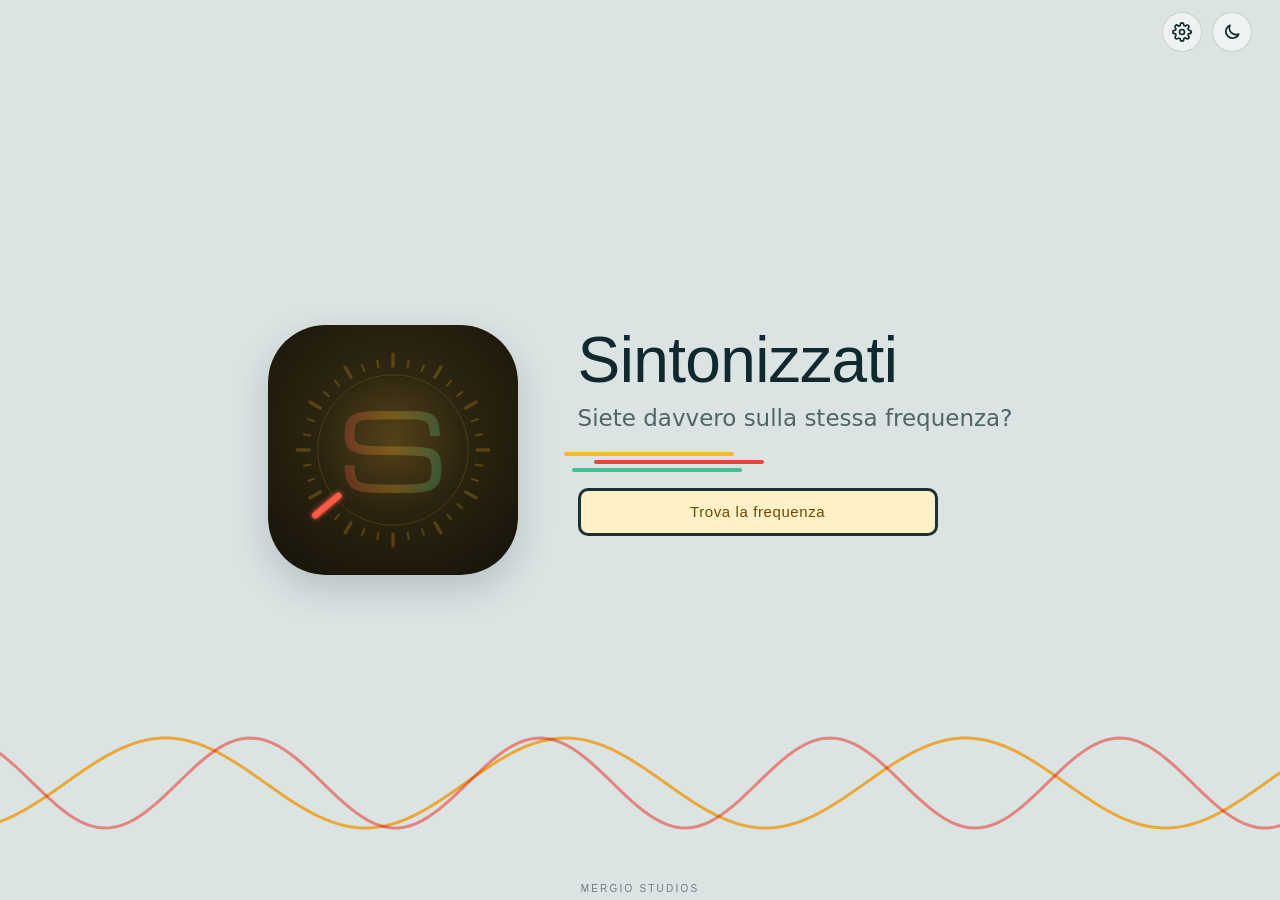
==== commit 4b4fc87e: "Add files via upload" ====
--- a/prova-impostore/index.html
+++ b/prova-impostore/index.html
@@ -1172,6 +1172,45 @@
   .fine-squadra.vince.b { box-shadow: inset 0 0 0 3px var(--squadra-b), 0 4px 0 var(--tasto-ombra), 0 0 24px var(--bagliore-b); }
   .fine-sfida .vs { font-family: "Michroma", Verdana, sans-serif; font-size: 16px; color: var(--griglia); }
   .fine-collab { display: grid; grid-template-columns: minmax(0, .7fr) minmax(0, 1.3fr); gap: clamp(8px, 1.6vw, 14px); gap: clamp(8px, 1.6cqw, 14px); align-items: stretch; }
+  .carta-andamento { perspective: 900px; cursor: pointer; border-radius: 16px; outline: none; -webkit-tap-highlight-color: transparent; }
+  .carta-andamento:focus-visible .faccia { box-shadow: 0 0 0 3px var(--ambra); }
+  .carta-dentro { display: grid; height: 100%; position: relative; transition: transform .6s cubic-bezier(.3, .7, .2, 1); transform-style: preserve-3d; }
+  .carta-andamento.girata .carta-dentro { transform: rotateY(180deg); }
+  .carta-andamento .faccia { grid-area: 1 / 1; position: relative; margin: 0; -webkit-backface-visibility: hidden; back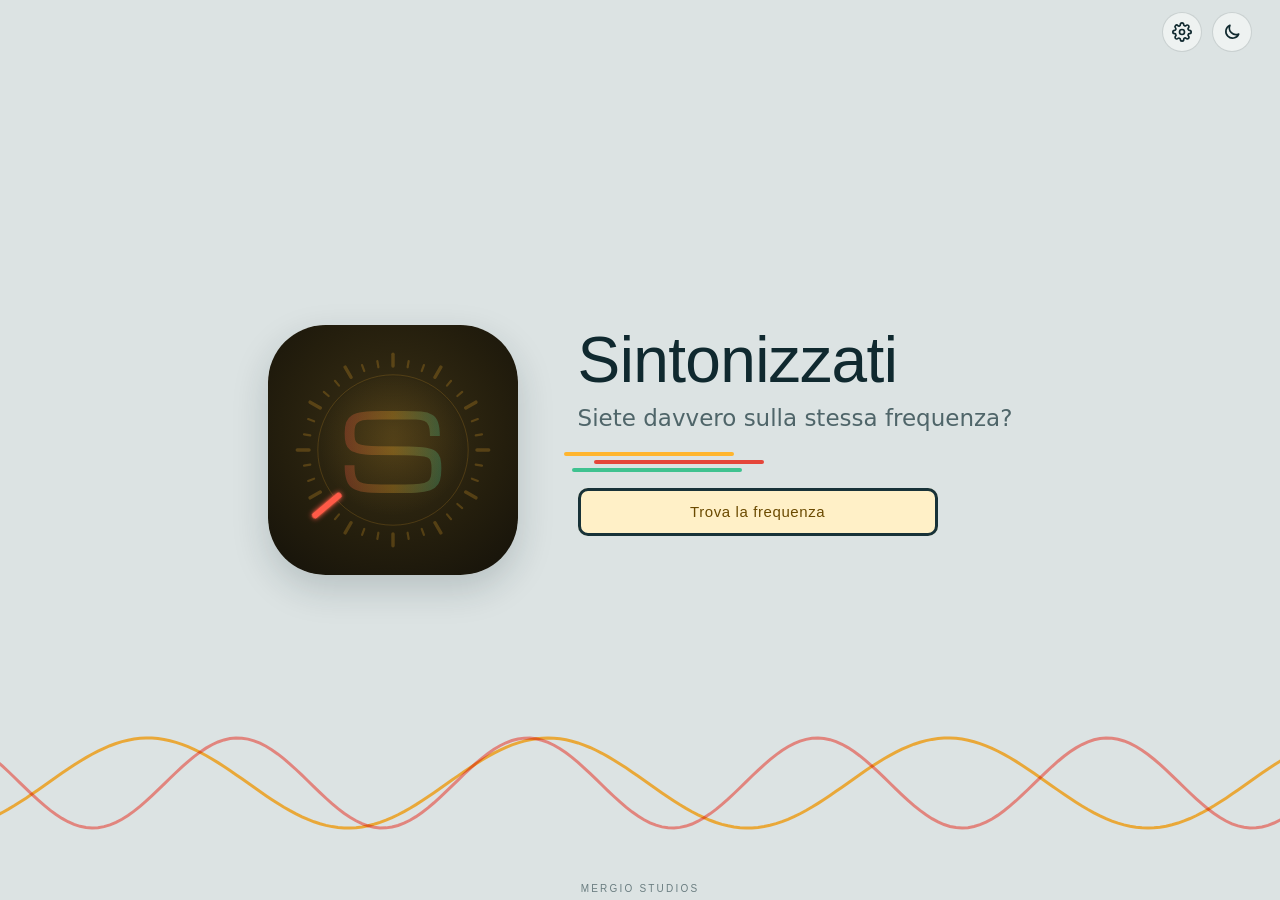
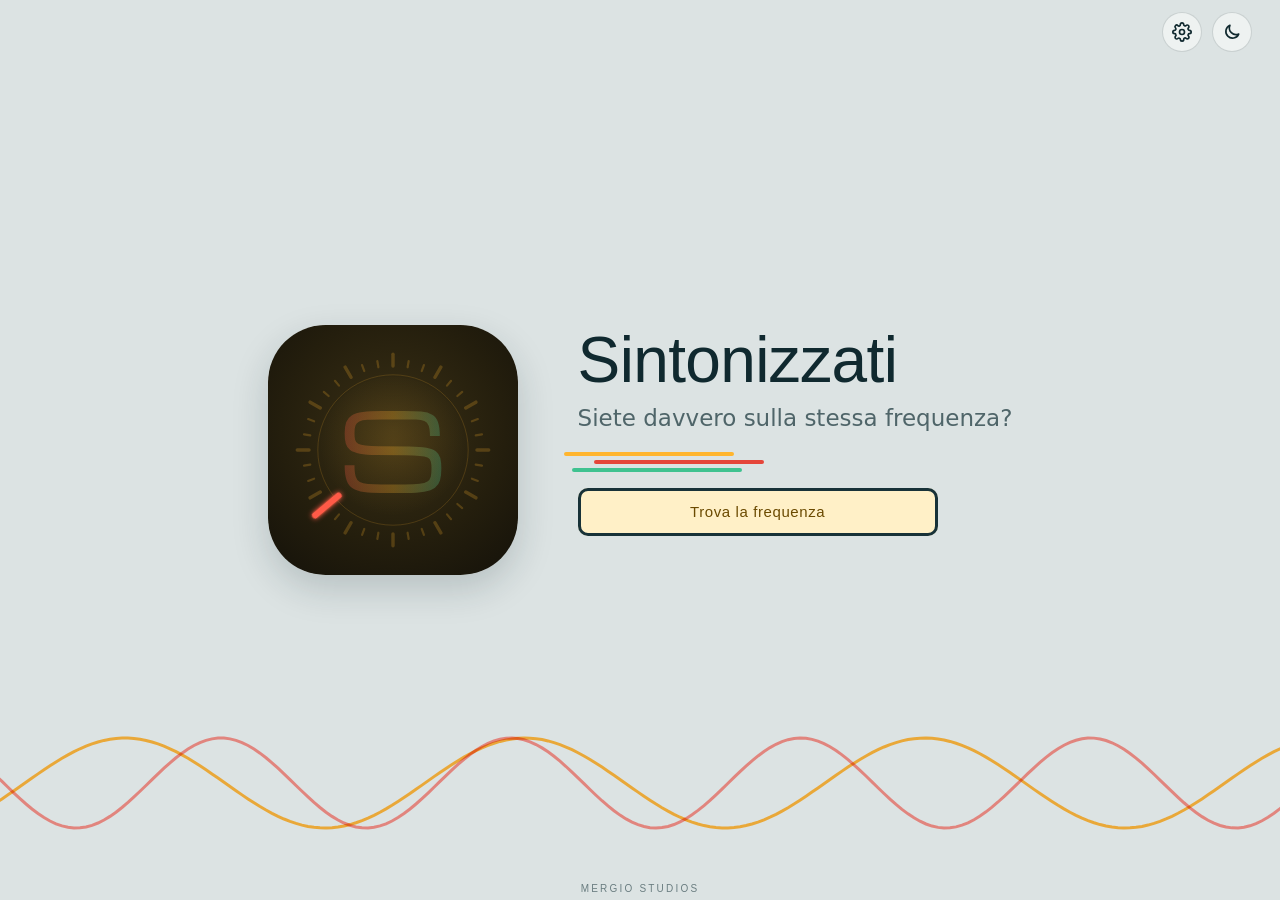
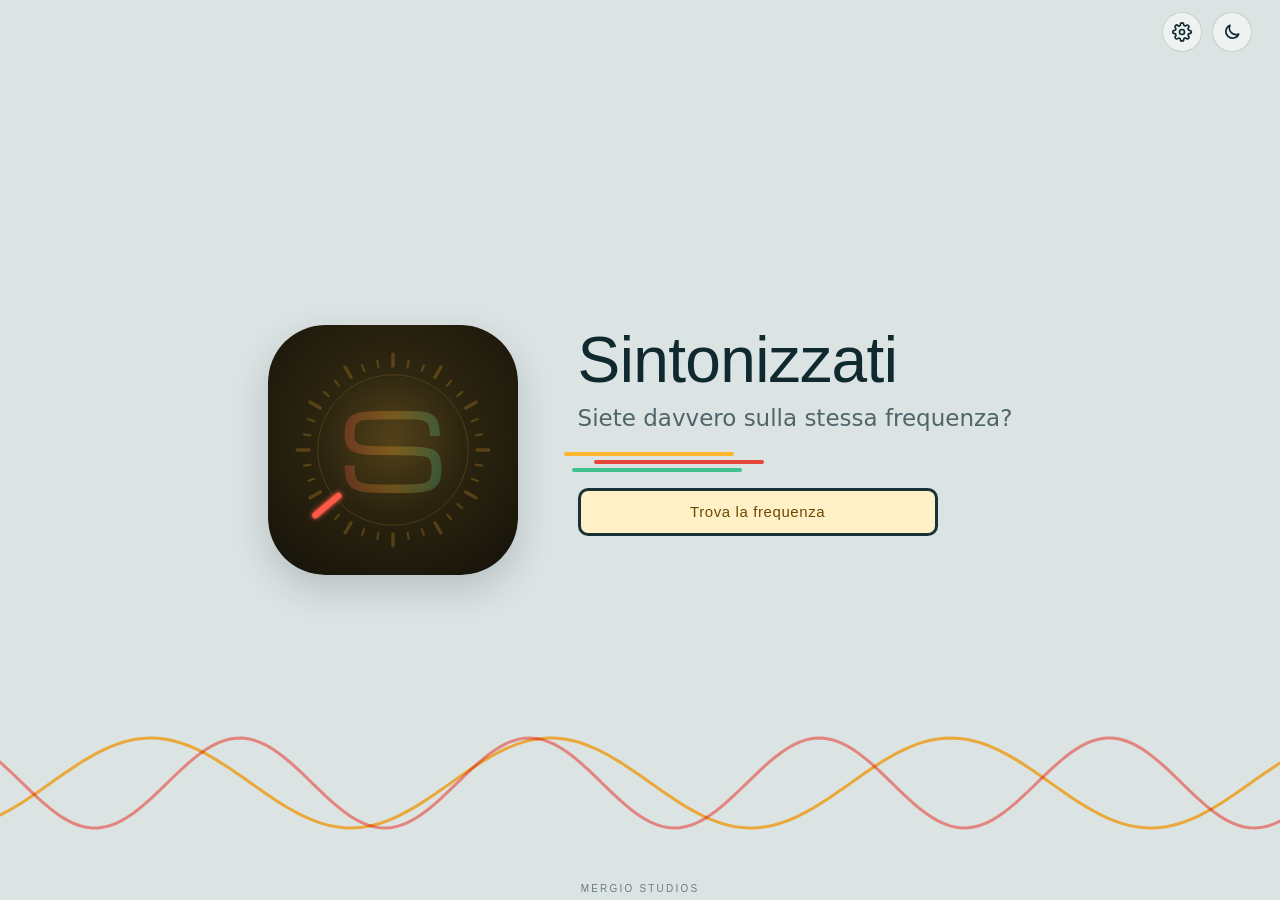
